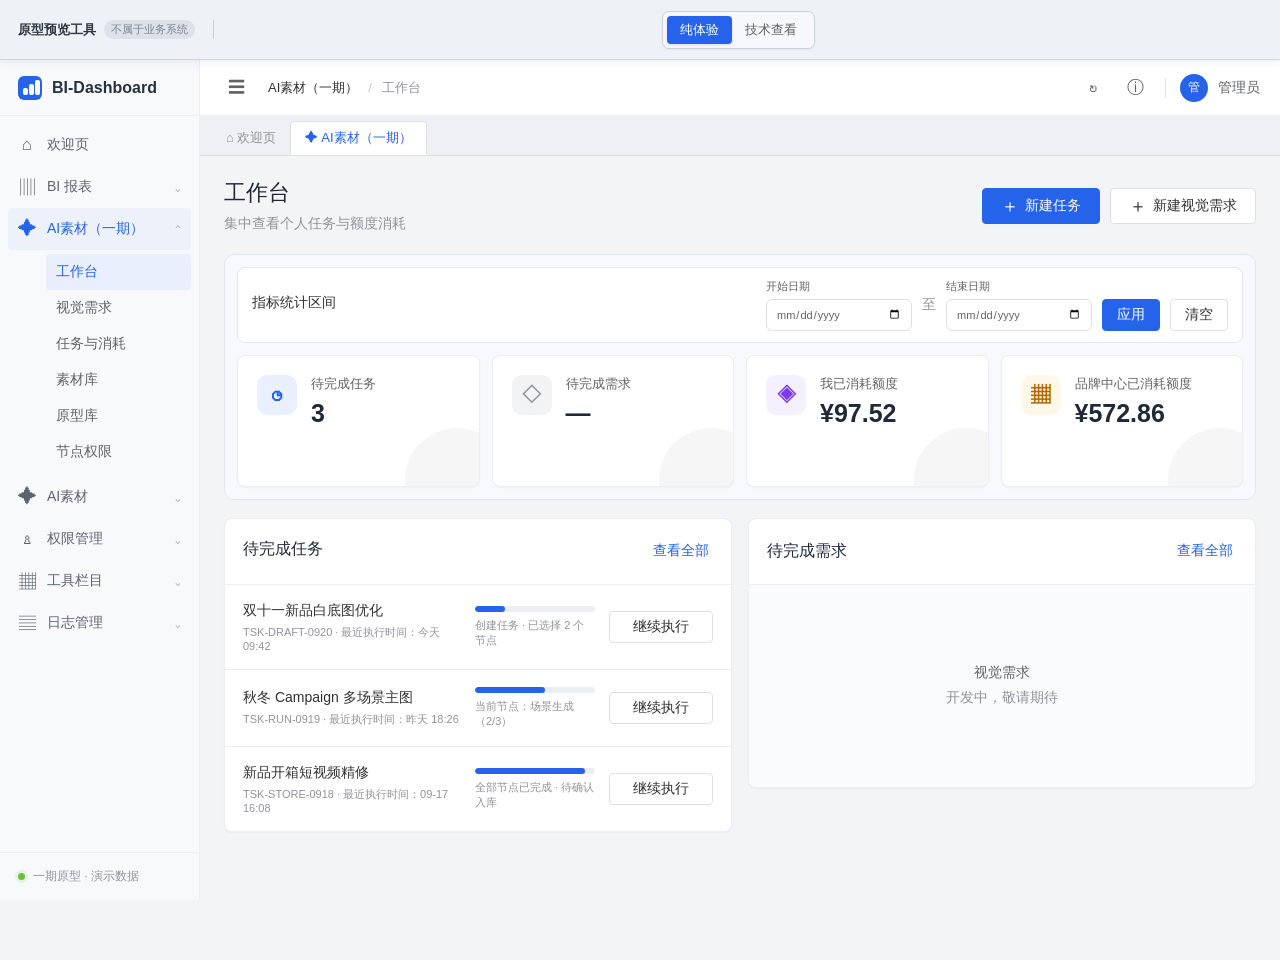
==== index.html @ 3e0909cc "feat: update AI material prototype" ====
<!doctype html>
<html lang="zh-CN">
<head>
  <meta charset="UTF-8">
  <meta name="viewport" content="width=device-width, initial-scale=1">
  <meta name="description" content="AI素材一期交互原型：商品重塑、场景生成、素材裂变，支持图片与视频。">
  <title>BI-Dashboard - AI素材</title>
  <link rel="icon" type="image/svg+xml" href="data:image/svg+xml,%3Csvg xmlns='http://www.w3.org/2000/svg' viewBox='0 0 32 32'%3E%3Crect width='32' height='32' rx='7' fill='%232563eb'/%3E%3Cpath d='M16 6l2.4 7.6L26 16l-7.6 2.4L16 26l-2.4-7.6L6 16l7.6-2.4z' fill='white'/%3E%3C/svg%3E">
  <link rel="stylesheet" href="./styles.css?v=20261008-prototype-content-sync-v1">
  <link rel="stylesheet" href="./scene-node.css?v=20261008-prototype-content-sync-v1">
  <meta name="prototype-build" content="online-static-site-20261008-prototype-content-sync-v1">
</head>
<body class="ai-edition-phase1">
  <section class="prototype-control-deck" aria-label="原型预览工具">
    <div class="prototype-control-inner">
      <div class="prototype-control-context"><strong>原型预览工具</strong><span>不属于业务系统</span></div>
      <div class="prototype-mode-switch" role="group" aria-label="原型预览状态"><span>原型状态</span><button class="active" data-prototype-mode="experience">纯体验</button><button data-prototype-mode="compare">技术查看</button></div>
      <div class="prototype-governance-actions" id="prototypeGovernanceActions" aria-label="原型协作资料入口">
        <button id="requirementAdjustmentsEntry" type="button"><span data-governance-verb>编辑</span>需求调整记录</button>
        <button id="globalRulesEntry" type="button"><span data-governance-verb>编辑</span>全局规则</button>
      </div>
    </div>
  </section>
  <div class="app-shell">
    <aside class="sidebar" aria-label="主导航">
      <div class="brand"><span class="brand-mark"><i></i><i></i><b></b></span><strong>BI-Dashboard</strong></div>
      <nav class="main-nav">
        <a class="nav-item" href="https://bi.jialenet.com/#/welcome" target="_blank" rel="noopener"><span class="nav-icon">⌂</span><span>欢迎页</span></a>
        <a class="nav-item" href="https://bi.jialenet.com/#/dashboard/ad-report" target="_blank" rel="noopener"><span class="nav-icon">▥</span><span>BI 报表</span><i>⌄</i></a>
        <div class="nav-group open" data-ai-edition="phase1">
          <button class="nav-item active-parent ai-nav-toggle" aria-expanded="true"><span class="nav-icon sparkle">✦</span><span>AI素材（一期）</span><i>⌃</i></button>
          <div class="sub-menu">
            <button class="sub-nav active" data-view="workbench">工作台</button>
            <button class="sub-nav" data-view="demands">视觉需求</button>
            <button class="sub-nav" data-view="tasks">任务与消耗</button>
            <button class="sub-nav" data-view="assets">素材库</button>
            <button class="sub-nav" data-view="templates">原型库</button>
            <button class="sub-nav" data-view="permissions">节点权限</button>
          </div>
        </div>
        <div class="nav-group" data-ai-edition="full">
          <button class="nav-item ai-nav-toggle" aria-expanded="false"><span class="nav-icon sparkle">✦</span><span>AI素材</span><i>⌄</i></button>
          <div class="sub-menu" hidden>
            <button class="sub-nav" data-view="workbench">工作台</button>
            <button class="sub-nav" data-view="demands">视觉需求</button>
            <button class="sub-nav" data-view="tasks">任务与消耗</button>
            <button class="sub-nav" data-view="assets">素材库</button>
            <button class="sub-nav" data-view="templates">原型库</button>
            <button class="sub-nav" data-view="permissions">节点权限</button>
          </div>
        </div>
        <div class="nav-item muted"><span class="nav-icon">♙</span><span>权限管理</span><i>⌄</i></div>
        <div class="nav-item muted"><span class="nav-icon">▦</span><span>工具栏目</span><i>⌄</i></div>
        <div class="nav-item muted"><span class="nav-icon">▤</span><span>日志管理</span><i>⌄</i></div>
      </nav>
      <div class="sidebar-foot"><span class="status-dot"></span><span>一期原型 · 演示数据</span></div>
    </aside>

    <main class="workspace">
      <header class="system-header">
        <div class="header-left"><button class="icon-button" id="toggleSidebar" aria-label="折叠侧栏">☰</button><div class="breadcrumb"><span id="breadcrumbModule">AI素材（一期）</span><i>/</i><b id="breadcrumb">工作台</b></div></div>
        <div class="header-right"><button class="icon-button" id="refreshPage" aria-label="刷新当前页面">↻</button><button class="icon-button" id="prototypeInfo" aria-label="查看一期说明">ⓘ</button><span class="divider"></span><span class="avatar">管</span><span>管理员</span></div>
      </header>
      <div class="page-tabs"><span class="tab">⌂ 欢迎页</span><span class="tab selected" id="activeAiTab">✦ AI素材（一期）</span></div>

      <section class="view active" data-page="workbench" data-spec-id="workbench-page" data-spec-label="工作台 · 页面整体">
        <header class="page-head workbench-head">
          <div><div class="title-row"><h1>工作台</h1></div><p>集中查看个人任务与额度消耗</p></div>
          <div class="workbench-create-actions"><button class="button primary workbench-create" id="createTaskFromWorkbench"><span>＋</span>新建任务</button><button class="button secondary workbench-create" data-go="demands" data-open-demand-create><span>＋</span>新建视觉需求</button></div>
        </header>

        <section class="workbench-metric-scope">
          <div class="page-time-filter workbench-metric-filter" data-time-filter="workbench" role="group" aria-label="工作台指标统计时间区间">
            <span class="time-filter-title">指标统计区间<small>仅影响下方指标卡，不筛选待办列表</small></span>
            <label class="time-filter-field"><span>开始日期</span><input type="date" data-time-start aria-label="工作台指标开始日期"></label>
            <i>至</i>
            <label class="time-filter-field"><span>结束日期</span><input type="date" data-time-end aria-label="工作台指标结束日期"></label>
            <button class="button primary" type="button" data-time-apply>应用</button>
            <button class="button secondary" type="button" data-time-reset>清空</button>
          </div>

          <div class="workbench-metrics" data-spec-id="workbench-metrics" data-spec-label="个人任务与额度概览">
            <article class="workbench-metric pending"><div class="metric-icon">◷</div><div><span data-runtime-copy>待完成任务</span><strong id="workbenchPendingCount">3</strong><small id="workbenchPendingNote">点击下方任务可快速继续</small></div></article>
            <article class="workbench-metric completed"><div class="metric-icon">◇</div><div><span data-runtime-copy>待完成需求</span><strong id="workbenchPendingDemandCount">0</strong></div></article>
            <article class="workbench-metric quota"><div class="metric-icon">◈</div><div><span>我的已消耗额度</span><strong id="workbenchUserQuota" data-runtime-copy>¥0.00</strong></div></article>
            <article class="workbench-metric org" data-admin-only><div class="metric-icon">▦</div><div><span>品牌中心已消耗额度</span><strong id="workbenchOrgQuota" data-runtime-copy>¥0.00</strong></div></article>
          </div>
        </section>

        <section class="workbench-pending-grid">
          <article class="panel workbench-task-panel" data-spec-id="workbench-unfinished-tasks" data-spec-label="待完成任务快捷列表">
            <div class="panel-head workbench-panel-head"><div><h2>待完成任务</h2><p>继续最近暂存、执行中或待入库的任务</p></div><button class="text-button" data-go="tasks">查看全部</button></div>
            <div class="workbench-task-list" id="workbenchTaskList"></div>
          </article>
          <article class="panel workbench-demand-panel" data-spec-id="workbench-pending-demands" data-spec-label="待完成需求快捷列表">
            <div class="panel-head workbench-panel-head"><div><h2>待完成需求</h2></div><button class="text-button" data-go="demands">查看全部</button></div>
            <div class="workbench-demand-list" id="workbenchDemandList"></div>
          </article>
        </section>
      </section>

      <section class="view" data-page="demands" data-spec-id="demands-page" data-spec-label="视觉需求 · 页面整体">
        <header class="page-head compact list-page-head">
          <div><h1>视觉需求</h1><p>先登记视觉需求，再基于已确认的需求创建 AI 素材任务。</p></div>
          <div class="visual-demand-page-actions"><button class="button secondary" id="manageDemandOptions">配置维度选项值</button><span class="phase1-disabled-action" data-tip="开发中，敬请期待"><button class="button primary" id="createVisualDemand" disabled aria-disabled="true" title="开发中，敬请期待"><span>＋</span>新建视觉需求</button></span></div>
        </header>
        <div class="phase1-demand-placeholders" id="phase1DemandUnavailable" hidden>
          <article class="phase1-feature-placeholder phase1-demand-metrics-placeholder"><p>开发中，敬请期待</p></article>
          <article class="phase1-feature-placeholder phase1-demand-list-placeholder"><p>开发中，敬请期待</p></article>
        </div>
        <section class="visual-demand-metrics" data-spec-id="demands-metrics" data-spec-label="视觉需求概览">
          <article><span class="visual-demand-metric-icon all">▦</span><div><small>全部需求</small><b id="demandMetricAll">0</b></div></article>
          <article><span class="visual-demand-metric-icon pending">◷</span><div><small>待创建任务</small><b id="demandMetricPending">0</b></div></article>
          <article><span class="visual-demand-metric-icon running">↗</span><div><small>任务处理中</small><b id="demandMetricRunning">0</b></div></article>
          <article><span class="visual-demand-metric-icon done">✓</span><div><small>已完成</small><b id="demandMetricDone">0</b></div></article>
        </section>
        <article class="panel list-panel visual-demand-list-panel" data-spec-id="demands-list" data-spec-label="视觉需求查询与任务衔接">
          <div class="filters visual-demand-filters is-collapsed" id="visualDemandFilters">
            <label>需求ID<input id="demandIdFilter" placeholder="输入需求ID"></label>
            <label>需求名称<input id="demandNameFilter" placeholder="输入需求名称"></label>
            <label>优先级<select id="demandPriorityFilter"><option value="">全部</option></select></label>
            <label>产品级别<select id="demandProductLevelFilter"><option value="">全部</option></select></label>
            <label class="demand-filter-advanced">SPU<input id="demandSpuFilter" placeholder="输入SPU"></label>
            <label class="demand-filter-advanced">渠道归类<select id="demandChannelFilter"><option value="">全部</option></select></label>
            <label class="demand-filter-advanced">需求来源<select id="demandSourceFilter"><option value="">全部</option></select></label>
            <label class="demand-filter-advanced">制作人<select id="demandOwnerFilter"><option value="">全部</option></select></label>
            <div class="demand-filter-date-range demand-filter-advanced" role="group" aria-label="DDL日期区间"><span>DDL</span><div><label><span>开始日期</span><input id="demandDdlStartDate" type="date" aria-label="DDL开始日期"></label><i>至</i><label><span>结束日期</span><input id="demandDdlEndDate" type="date" aria-label="DDL结束日期"></label></div></div>
            <div class="demand-filter-date-range demand-filter-advanced" role="group" aria-label="下需时间日期区间"><span>下需时间</span><div><label><span>开始日期</span><input id="demandRequestStartDate" type="date" aria-label="下需时间开始日期"></label><i>至</i><label><span>结束日期</span><input id="demandRequestEndDate" type="date" aria-label="下需时间结束日期"></label></div></div>
            <label class="demand-filter-advanced">需求对接人<select id="demandRequesterFilter"><option value="">全部</option></select></label>
            <div class="demand-filter-actions"><button class="button primary" id="searchDemands">搜索</button><button class="button secondary" id="resetDemandFilters">重置</button><button class="text-button demand-filter-toggle" id="toggleDemandFilters" type="button" aria-expanded="false">展开 <span>⌄</span></button></div>
          </div>
          <div class="table-wrap"><table class="visual-demand-table"><thead><tr><th>需求</th><th>优先级</th><th>产品级别</th><th>SPU</th><th>渠道归类</th><th>需求来源</th><th>制作人</th><th>下需时间 / DDL</th><th>需求对接人</th><th>进度状态</th><th>关联任务</th><th>操作</th></tr></thead><tbody id="visualDemandRows"></tbody></table></div>
          <div class="pagination"><span id="visualDemandCount">共 0 条</span><button disabled>‹</button><button class="active">1</button><button disabled>›</button></div>
        </article>
      </section>

      <section class="view" data-page="workspace" data-spec-id="workspace-page" data-spec-label="新建任务 · 页面整体">
        <nav class="creation-steps" aria-label="任务创建步骤" data-spec-id="workspace-create-flow" data-spec-label="任务创建步骤"><span class="active" data-creation-step="1"><b>1</b>创建任务</span><i>→</i><span data-creation-step="2"><b>2</b>执行任务</span><i>→</i><span data-creation-step="3"><b>3</b>确认入库</span></nav>

        <div class="visual-demand-source-banner" id="visualDemandSourceBanner" hidden><div><span>来源视觉需求</span><b id="visualDemandSourceTitle">—</b><small id="visualDemandSourceMeta">—</small></div><button class="text-button" id="backToVisualDemand">返回视觉需求</button></div>

        <div class="stage-wrap active" id="nodeStage">
          <article class="panel task-panel create-task-panel" data-spec-id="workspace-task-base" data-spec-label="任务基础信息">
            <div class="panel-head"><div><h2>创建任务</h2><p>填写任务信息并选择需要执行的节点</p></div><span class="save-state" id="saveState">未保存</span></div>
            <div class="form-grid task-base-grid">
              <label class="field span-3"><span class="field-label">任务名称 <em class="required-mark">*</em></span><input id="taskName" maxlength="200" value="夏季新品多渠道素材优化" required aria-required="true"><small><span id="nameCount">11</span>/200</small></label>
              <label class="field"><span class="field-label">需求部门 <em class="required-mark">*</em></span><select id="orgSelect" required aria-required="true"><option>品牌中心 / 视觉设计部</option><option>电商中心 / 内容运营组</option><option>海外事业部 / 广告投放组</option></select></label>
              <label class="field"><span class="field-label">需求人 <em class="required-mark">*</em></span><select id="requesterSelect" required aria-required="true"><option>张三</option><option>李四</option><option>王五</option><option>赵六</option></select></label>
              <label class="field"><span class="field-label">业务线 <em class="required-mark">*</em></span><select id="businessLineSelect" required aria-required="true"><option>品牌电商</option><option>海外电商</option><option>内容营销</option><option>直播业务</option></select></label>
            </div>
          </article>
          <article class="panel workflow-panel selection-panel" data-spec-id="workspace-node-selection" data-spec-label="选择执行节点">
            <div class="panel-head"><div><h2>选择要执行的节点</h2><p>可单选或多选；多选时固定按“商品重塑 → 场景生成 → 素材裂变”执行</p></div><div class="panel-head-actions selection-head-actions"><button class="button secondary" id="loadTemplate">从模板创建</button><button class="text-button" id="selectAllNodes">全选节点</button></div></div>
            <div class="flow-list" id="flowList">
              <section class="node-card" data-node="clean"><div class="node-summary"><label class="node-check"><input type="checkbox"><span>1</span></label><div class="node-title"><div><h3>商品重塑</h3><span class="node-status">点击选择</span></div><p>样板图/人台图生成高端3D透明底图</p></div><div class="node-meta"><span>预估 ¥2.40</span></div></div></section>
              <div class="flow-connector"><i></i><span>选中相邻节点后按顺序传递</span></div>
              <section class="node-card" data-node="scene"><div class="node-summary"><label class="node-check"><input type="checkbox"><span>2</span></label><div class="node-title"><div><h3>场景生成</h3><span class="node-status">点击选择</span></div><p>将素材放入指定人物、环境或营销场景</p></div><div class="node-meta"><span>预估 ¥8.40</span></div></div></section>
              <div class="flow-connector"><i></i><span>选中相邻节点后按顺序传递</span></div>
              <section class="node-card" data-node="detail"><div class="node-summary"><label class="node-check"><input type="checkbox"><span>3</span></label><div class="node-title"><div><h3>素材裂变</h3><span class="node-status">点击选择</span></div><p>精修素材（改表情、姿势、尺寸等），一张图裂变全套广告物料</p></div><div class="node-meta"><span>预估 ¥3.20</span></div></div><div class="phase1-node-unavailable" data-runtime-copy hidden>开发中，敬请期待</div></section>
            </div>
            <div class="stage-actions"><span id="selectionSummary">尚未选择节点</span><button class="button primary" id="confirmNodes" disabled>下一步：执行任务</button></div>
          </article>
        </div>

        <div class="stage-wrap" id="taskStage" hidden data-spec-id="workspace-task-stage" data-spec-label="逐节点执行任务">
          <div class="workspace-grid">
            <div class="main-column">
              <article class="panel node-parameter-panel" data-spec-id="workspace-node-config" data-spec-label="单节点配置、生成与生成结果">
                <div class="panel-head"><div><h2 id="currentNodeTitle" data-editor-record-key="workspace-node-title-v2-clean">商品重塑</h2><p id="currentNodeSubtitle" data-editor-record-key="workspace-node-subtitle-clean">样板图/人台图生成高端3D透明底图</p></div><div class="panel-head-actions"><button class="button secondary" id="currentNodeTemplate">选择模板</button><span class="required-note" id="configNodeCount"></span></div></div>
                <div class="node-config-list" id="nodeConfigList"></div>
                <div class="generation-cache" id="generationCache"></div>
                <div class="node-execution-actions"><p id="nodeNextHint">生成至少一份素材后，可进入下一步</p><div><button class="button secondary" id="previousNodeStep">上一步</button><button class="button primary" id="nextNodeStep" disabled>下一步</button></div></div>
              </article>
            </div>

            <aside class="run-card" data-spec-id="workspace-run-summary" data-spec-label="执行摘要与开始执行">
              <div class="run-head"><div><span class="eyebrow">RUN SUMMARY</span><h2>执行摘要</h2></div></div>
              <div class="route-preview" id="routePreview"></div>
              <dl class="summary-list" data-runtime-copy>
                <div class="summary-token-row"><dt>已消耗总额度</dt><dd id="summaryConsumedQuota" data-runtime-copy aria-live="polite">¥0.00</dd></div>
                <div><dt>任务名称</dt><dd id="summaryTaskName">—</dd></div>
                <div><dt>需求部门</dt><dd id="summaryOrg">—</dd></div>
                <div><dt>需求人</dt><dd id="summaryRequester">—</dd></div>
                <div><dt>业务线</dt><dd id="summaryBusinessLine">—</dd></div>
              </dl>
              <p class="run-tip">节点生成完成后，使用模块右下角按钮进入下一节点</p>
              <div class="run-task-actions" id="runTaskActions" hidden>
                <div class="run-task-action-row"><button class="button secondary" id="saveDraft">暂存</button><button class="button secondary terminate-button" id="terminateTask">终止任务</button></div>
                <button class="button primary full" id="terminateAndStore" hidden>终止并入库</button>
              </div>
            </aside>
          </div>
        </div>

        <div class="stage-wrap" id="assetStage" hidden data-spec-id="workspace-asset-stage" data-spec-label="任务产出入库与临时缓存清理">
          <article class="panel asset-stage-panel">
            <div class="panel-head"><div><h2>确认入库</h2><p>素材进入素材库，模特原型与场景模板按类型进入原型库；未入库内容将在任务完成后清理</p></div><span class="status ready" id="assetStageStatus">待确认</span></div>
            <div class="retained-assets" id="retainedAssetList"></div>
            <div class="stage-actions asset-stage-actions"><span id="cleanupSummary">尚无待清理素材</span><div><button class="button secondary" id="previousAssetStep">返回上一步</button><button class="button primary" id="finishTask">完成任务并清理临时素材</button></div></div>
          </article>
        </div>
      </section>

      <section class="view" data-page="tasks" data-spec-id="tasks-page" data-spec-label="任务与消耗 · 页面整体">
        <header class="page-head compact list-page-head">
          <div><h1>任务与消耗</h1><p>统一查看任务状态及节点的 AI 额度消耗与浪费情况。</p></div>
          <div class="task-page-actions"><button class="button primary" id="createTaskFromTasks">新建任务</button></div>
        </header>
        <div class="task-record-pane task-record-usage" data-spec-id="tasks-usage" data-spec-label="任务与消耗 · 用量统计">
          <article class="panel list-panel token-detail-panel" data-spec-id="usage-token-detail" data-spec-label="任务用量统计列表">
            <div class="filters token-filters has-time-range" data-time-filter="usageDetails"><label>任务<input id="tokenTaskSearch" placeholder="搜索任务名称或 ID"></label><div class="token-multi-filter"><span>部门</span><details class="token-multi-select" id="tokenOrgFilter" data-token-multi-filter="org" data-all-label="全部部门"><summary><span data-token-multi-summary>全部部门</span><i aria-hidden="true">⌄</i></summary><div class="token-multi-menu" role="group" aria-label="部门多选"></div></details></div><div class="token-multi-filter"><span>执行人</span><details class="token-multi-select" id="tokenAccountFilter" data-token-multi-filter="account" data-all-label="全部执行人"><summary><span data-token-multi-summary>全部执行人</span><i aria-hidden="true">⌄</i></summary><div class="token-multi-menu" role="group" aria-label="执行人多选"></div></details></div><div class="token-detail-date-range"><label>开始日期<input type="date" data-time-start aria-label="任务用量开始日期"></label><label>结束日期<input type="date" data-time-end aria-label="任务用量结束日期"></label></div><button class="button primary" id="searchTokenDetails">搜索</button><button class="button secondary" id="resetTokenDetails">重置</button></div>
            <div class="detail-insights usage-efficiency-insights">
              <div><span>已额度消耗</span><b id="detailConsumedQuota">¥0.00</b><small>已消耗的总额度</small></div>
              <div class="average-effective-card"><span>平均单位有效额度</span><div class="effective-media-values"><p><em>图片</em><b id="detailImageAverage">¥0.00</b></p><p><em>视频</em><b id="detailVideoAverage">¥0.00</b></p></div><small>素材所在节点耗费总额度 ÷ 最终入库通过数量</small></div>
              <div><span>浪费额度</span><b id="detailWasteQuota">¥0.00</b><p class="waste-share">浪费额度占比 <strong id="detailWasteShare">0.0%</strong></p><small>浪费额度 ÷ 已消耗总额度</small></div>
              <div><span>平均每节点调用AI次数</span><b id="detailCallsPerNode">0.00</b><small id="detailCallsPerNodeNote">AI 调用总次数 ÷ 总节点数</small></div>
            </div>
            <div class="table-wrap"><table class="token-table"><thead><tr><th>任务</th><th>部门 / 执行人</th><th>消耗额度</th><th>浪费额度</th><th>节点数</th><th>调用AI次数</th><th>任务状态</th><th>最近执行时间</th><th>操作</th></tr></thead><tbody id="tokenDetailRows"></tbody></table></div>
            <div class="pagination"><span id="tokenDetailCount">共 0 条任务</span><button disabled>‹</button><button class="active">1</button><button disabled>›</button></div>
          </article>
        </div>
      </section>

      <section class="view" data-page="assets" data-spec-id="assets-page" data-spec-label="素材库 · 页面整体">
        <header class="page-head compact list-page-head"><div><h1>素材库</h1><p>集中查看任务确认入库的图片、视频素材，并在到期清理前及时下载保存。</p></div><div class="asset-page-actions"><button class="button secondary" id="manageAssetTags">标签管理</button><button class="button primary" id="downloadSelectedAssets" disabled>批量下载 <span id="selectedAssetCount">0</span></button></div></header>
        <div class="asset-retention-banner" id="assetRetentionBanner" role="status" hidden><span class="asset-retention-icon" aria-hidden="true">!</span><p><b id="assetRetentionCount">0</b>个素材生成将超过1年，过期将被清理，请及时下载保存，<button class="asset-retention-link" id="assetExpiryFilter" type="button">点击查看</button>。如已处理请忽略</p></div>
        <article class="panel list-panel" data-spec-id="assets-list" data-spec-label="素材库查询与到期管理">
          <div class="filters asset-library-filters" id="assetLibraryFilters" aria-label="素材库筛选器">
            <div class="asset-filter-primary-row">
              <label>素材ID<input id="assetIdFilter" placeholder="多个ID请用英文逗号分隔"></label>
              <label>素材名称<input id="assetSearch" placeholder="输入素材名称"></label>
              <label>需求ID<input id="assetDemandIdFilter" placeholder="多个ID请用英文逗号分隔"></label>
              <label>任务ID<input id="assetTaskIdFilter" placeholder="多个ID请用英文逗号分隔"></label>
              <div class="asset-filter-actions"><button class="button primary" id="searchAssets">搜索</button><button class="button secondary" id="resetAssetFilters">重置</button><button class="asset-filter-toggle" id="toggleAssetFilters" type="button" aria-expanded="false" aria-controls="assetAdvancedFilters">展开筛选 <span aria-hidden="true">⌄</span></button></div>
            </div>
            <div class="asset-filter-advanced-row" id="assetAdvancedFilters" hidden>
              <div class="asset-searchable-filter"><span>来源任务</span><details class="asset-multi-select" data-asset-multi-filter="sourceTask" data-all-label="全部任务"><summary><span data-asset-multi-summary>全部任务</span><i aria-hidden="true">⌄</i></summary><div class="asset-multi-menu"><label class="asset-multi-search"><span aria-hidden="true">⌕</span><input type="search" data-asset-multi-search placeholder="搜索来源任务"></label><div class="asset-multi-options" role="group" aria-label="来源任务多选"></div></div></details></div>
              <div class="asset-searchable-filter"><span>来源节点</span><details class="asset-multi-select" data-asset-multi-filter="sourceNode" data-all-label="全部节点"><summary><span data-asset-multi-summary>全部节点</span><i aria-hidden="true">⌄</i></summary><div class="asset-multi-menu"><label class="asset-multi-search"><span aria-hidden="true">⌕</span><input type="search" data-asset-multi-search placeholder="搜索来源节点"></label><div class="asset-multi-options" role="group" aria-label="来源节点多选"></div></div></details></div>
              <div class="asset-searchable-filter"><span>标签</span><details class="asset-multi-select" data-asset-multi-filter="tag" data-all-label="全部标签"><summary><span data-asset-multi-summary>全部标签</span><i aria-hidden="true">⌄</i></summary><div class="asset-multi-menu"><label class="asset-multi-search"><span aria-hidden="true">⌕</span><input type="search" data-asset-multi-search placeholder="搜索标签"></label><div class="asset-multi-options" role="group" aria-label="标签多选"></div></div></details></div>
              <div class="asset-searchable-filter" data-runtime-copy><span>部门</span><details class="asset-multi-select" data-asset-multi-filter="org" data-all-label="全部部门"><summary><span data-asset-multi-summary>全部部门</span><i aria-hidden="true">⌄</i></summary><div class="asset-multi-menu"><label class="asset-multi-search"><span aria-hidden="true">⌕</span><input type="search" data-asset-multi-search placeholder="搜索部门"></label><div class="asset-multi-options" role="group" aria-label="部门多选"></div></div></details></div>
              <div class="asset-searchable-filter" data-runtime-copy><span>制作人</span><details class="asset-multi-select" data-asset-multi-filter="creator" data-all-label="全部制作人"><summary><span data-asset-multi-summary>全部制作人</span><i aria-hidden="true">⌄</i></summary><div class="asset-multi-menu"><label class="asset-multi-search"><span aria-hidden="true">⌕</span><input type="search" data-asset-multi-search placeholder="搜索制作人"></label><div class="asset-multi-options" role="group" aria-label="制作人多选"></div></div></details></div>
              <label>状态<select id="assetStatusFilter"><option value="">全部状态</option><option>正常</option><option>已过期</option></select></label>
              <label>素材格式<select id="assetTypeFilter"><option>全部</option><option>图片</option><option>视频</option></select></label>
              <label>SPU<input id="assetSpuFilter" placeholder="多个SPU请用英文逗号分隔"></label>
              <div class="asset-searchable-filter"><span>素材类型</span><details class="asset-multi-select" data-asset-multi-filter="materialCategory" data-all-label="全部类型"><summary><span data-asset-multi-summary>全部类型</span><i aria-hidden="true">⌄</i></summary><div class="asset-multi-menu"><label class="asset-multi-search"><span aria-hidden="true">⌕</span><input type="search" data-asset-multi-search placeholder="搜索素材类型"></label><div class="asset-multi-options" role="group" aria-label="素材类型多选"></div></div></details></div>
              <div class="asset-searchable-filter"><span>表达方式</span><details class="asset-multi-select" data-asset-multi-filter="expression" data-all-label="全部表达方式"><summary><span data-asset-multi-summary>全部表达方式</span><i aria-hidden="true">⌄</i></summary><div class="asset-multi-menu"><label class="asset-multi-search"><span aria-hidden="true">⌕</span><input type="search" data-asset-multi-search placeholder="搜索表达方式"></label><div class="asset-multi-options" role="group" aria-label="表达方式多选"></div></div></details></div>
            </div>
          </div>
          <div class="table-wrap"><table class="asset-library-table"><thead><tr><th class="asset-select-column"><input id="selectAllAssets" type="checkbox" aria-label="全选当前列表素材"></th><th>素材</th><th>素材命名</th><th>标签</th><th>制作人 / 部门</th><th>状态</th><th>生成时间</th><th>操作</th></tr></thead><tbody id="assetRows"></tbody></table></div>
          <div class="pagination"><span>共 5 条</span><button disabled>‹</button><button class="active">1</button><button disabled>›</button></div>
        </article>
      </section>

      <section class="view" data-page="templates" data-spec-id="templates-page" data-spec-label="原型库 · 页面整体">
        <header class="page-head compact list-page-head"><div><h1>原型库</h1><p id="prototypeLibraryDescription">按原型类型查看任务入库的模特等产出，并复用节点模板。</p></div></header>
        <div class="library-tabs" role="tablist" aria-label="原型库分类">
          <button class="active" data-library-tab="model" role="tab" aria-selected="true">模特原型 <small id="modelPrototypeCount">0</small></button>
          <button data-library-tab="scene" role="tab" aria-selected="false">场景模板 <small id="scenePrototypeCount">0</small></button>
          <button data-library-tab="config" role="tab" aria-selected="false"><span id="configTemplateTabLabel">节点模板</span> <small id="configTemplateCount">0</small></button>
        </div>
        <article class="panel list-panel prototype-library-panel" id="prototypeLibraryPanel" data-spec-id="prototypes-list" data-spec-label="模特原型与场景模板">
          <div class="model-prototype-filters" id="modelPrototypeFilters" aria-label="模特原型筛选">
            <div class="prototype-multi-filter"><span>性别</span><details class="prototype-multi-select" data-library-multi-filter="model.gender" data-all-label="全部"><summary><span data-library-multi-summary>全部</span><i>⌄</i></summary><div class="prototype-multi-menu" role="group" aria-label="性别多选"></div></details></div>
            <div class="prototype-multi-filter"><span>年龄段</span><details class="prototype-multi-select" data-library-multi-filter="model.ageRange" data-all-label="全部"><summary><span data-library-multi-summary>全部</span><i>⌄</i></summary><div class="prototype-multi-menu" role="group" aria-label="年龄段多选"></div></details></div>
            <div class="prototype-multi-filter"><span>地区</span><details class="prototype-multi-select" data-library-multi-filter="model.region" data-all-label="全部"><summary><span data-library-multi-summary>全部</span><i>⌄</i></summary><div class="prototype-multi-menu" role="group" aria-label="地区多选"></div></details></div>
            <div class="prototype-multi-filter"><span>身高</span><details class="prototype-multi-select" data-library-multi-filter="model.height" data-all-label="全部"><summary><span data-library-multi-summary>全部</span><i>⌄</i></summary><div class="prototype-multi-menu" role="group" aria-label="身高多选"></div></details></div>
            <div class="prototype-multi-filter"><span>体型</span><details class="prototype-multi-select" data-library-multi-filter="model.bodyType" data-all-label="全部"><summary><span data-library-multi-summary>全部</span><i>⌄</i></summary><div class="prototype-multi-menu" role="group" aria-label="体型多选"></div></details></div>
            <div class="prototype-multi-filter"><span>皮肤肤色</span><details class="prototype-multi-select" data-library-multi-filter="model.skinTone" data-all-label="全部"><summary><span data-library-multi-summary>全部</span><i>⌄</i></summary><div class="prototype-multi-menu" role="group" aria-label="皮肤肤色多选"></div></details></div>
            <div class="prototype-multi-filter"><span>头发颜色</span><details class="prototype-multi-select" data-library-multi-filter="model.hairColor" data-all-label="全部"><summary><span data-library-multi-summary>全部</span><i>⌄</i></summary><div class="prototype-multi-menu" role="group" aria-label="头发颜色多选"></div></details></div>
            <div class="prototype-multi-filter"><span>风格</span><details class="prototype-multi-select" data-library-multi-filter="model.style" data-all-label="全部"><summary><span data-library-multi-summary>全部</span><i>⌄</i></summary><div class="prototype-multi-menu" role="group" aria-label="风格多选"></div></details></div>
            <div class="model-filter-actions"><button class="text-button" id="resetModelPrototypeFilters" type="button">重置</button><button class="button primary" id="filterModelPrototypes" type="button"><span aria-hidden="true">⌕</span>筛选</button></div>
          </div>
          <div class="model-prototype-filters" id="scenePrototypeFilters" aria-label="场景模板筛选" hidden>
            <div class="prototype-multi-filter"><span>景别构图</span><details class="prototype-multi-select" data-library-multi-filter="scene.shotComposition" data-all-label="全部"><summary><span data-library-multi-summary>全部</span><i>⌄</i></summary><div class="prototype-multi-menu" role="group" aria-label="景别构图多选"></div></details></div>
            <div class="prototype-multi-filter"><span>色调风格</span><details class="prototype-multi-select" data-library-multi-filter="scene.toneStyle" data-all-label="全部"><summary><span data-library-multi-summary>全部</span><i>⌄</i></summary><div class="prototype-multi-menu" role="group" aria-label="色调风格多选"></div></details></div>
            <div class="prototype-multi-filter"><span>艺术氛围</span><details class="prototype-multi-select" data-library-multi-filter="scene.artAtmosphere" data-all-label="全部"><summary><span data-library-multi-summary>全部</span><i>⌄</i></summary><div class="prototype-multi-menu" role="group" aria-label="艺术氛围多选"></div></details></div>
            <div class="model-filter-actions"><button class="text-button" id="resetScenePrototypeFilters" type="button">重置</button><button class="button primary" id="filterScenePrototypes" type="button"><span aria-hidden="true">⌕</span>筛选</button></div>
          </div>
          <div class="model-prototype-grid" id="modelPrototypeGrid" aria-live="polite"></div>
          <div class="scene-prototype-grid" id="scenePrototypeGrid" aria-live="polite" hidden></div>
          <div class="phase1-feature-placeholder phase1-library-placeholder" id="phase1SceneUnavailable" hidden><div class="phase1-coming-icon">⌛</div><h2>场景模板</h2><p>开发中，敬请期待</p><span>该能力暂未包含在 AI素材（一期）中</span></div>
          <div class="table-wrap" id="prototypeTableWrap" hidden><table><thead id="prototypeHead"></thead><tbody id="prototypeRows"></tbody></table></div>
        </article>
        <article class="panel list-panel config-template-panel" id="configTemplatePanel" data-spec-id="templates-list" data-spec-label="模板查询、复用与频次" hidden>
          <div class="filters has-time-range template-library-filters" data-time-filter="templates"><label class="template-filter-name">模板名称<input id="templateSearch" placeholder="输入模板名称"></label><div class="prototype-multi-filter template-filter-kind"><span>模板类型</span><details class="prototype-multi-select" data-library-multi-filter="template.kind" data-all-label="全部类型"><summary><span data-library-multi-summary>全部类型</span><i>⌄</i></summary><div class="prototype-multi-menu" role="group" aria-label="模板类型多选"></div></details></div><div class="prototype-multi-filter template-filter-node"><span>适用节点</span><details class="prototype-multi-select" data-library-multi-filter="template.node" data-all-label="全部节点"><summary><span data-library-multi-summary>全部节点</span><i>⌄</i></summary><div class="prototype-multi-menu" role="group" aria-label="适用节点多选"></div></details></div><div class="prototype-multi-filter template-filter-output"><span>输出素材类型</span><details class="prototype-multi-select" data-library-multi-filter="template.outputType" data-all-label="全部"><summary><span data-library-multi-summary>全部</span><i>⌄</i></summary><div class="prototype-multi-menu" role="group" aria-label="输出素材类型多选"></div></details></div><div class="prototype-multi-filter template-filter-creator"><span>创建人</span><details class="prototype-multi-select" data-library-multi-filter="template.creator" data-all-label="全部创建人"><summary><span data-library-multi-summary>全部创建人</span><i>⌄</i></summary><div class="prototype-multi-menu" role="group" aria-label="创建人多选"></div></details></div><div class="prototype-multi-filter template-filter-org"><span>部门</span><details class="prototype-multi-select" data-library-multi-filter="template.org" data-all-label="全部部门"><summary><span data-library-multi-summary>全部部门</span><i>⌄</i></summary><div class="prototype-multi-menu" role="group" aria-label="部门多选"></div></details></div><div class="template-date-range"><label>最近使用开始日期<input type="date" data-time-start aria-label="模板最近使用开始日期"></label><label>最近使用结束日期<input type="date" data-time-end aria-label="模板最近使用结束日期"></label></div><button class="button primary" id="searchTemplates">搜索</button><button class="button secondary" id="resetTemplateFilters">重置</button></div>
          <div class="table-wrap"><table><thead><tr><th>模板名称</th><th>模板类型</th><th>适用节点</th><th>输出素材类型</th><th>创建人 / 部门</th><th>使用次数</th><th>最近使用</th><th>状态</th><th>操作</th></tr></thead><tbody id="templateRows"></tbody></table></div>
        </article>
      </section>

      <section class="view" data-page="permissions" data-spec-id="permissions-page" data-spec-label="节点权限 · 页面整体">
        <header class="page-head compact"><div><h1>节点权限</h1><p>一期以三个需求节点为权限点，控制查看与执行。</p></div><button class="button primary" id="savePermissions">保存权限</button></header>
        <article class="panel permission-panel" data-spec-id="permissions-matrix" data-spec-label="角色与节点权限矩阵">
          <div class="permission-note"><span>i</span><p>权限跟随部门角色配置。未授权节点在工作台不可选；后续如需细化到查看、编辑参数、审批等动作，可在此结构上扩展。</p></div>
          <div class="table-wrap"><table class="permission-table"><thead><tr><th>角色</th><th>适用范围</th><th>商品重塑</th><th>场景生成</th><th>素材裂变</th><th>最近更新</th></tr></thead><tbody><tr><td><b>系统管理员</b><small>全部功能管理</small></td><td>全公司</td><td><label class="switch"><input type="checkbox" checked disabled><span></span></label></td><td><label class="switch"><input type="checkbox" checked disabled><span></span></label></td><td><label class="switch"><input type="checkbox" checked disabled><span></span></label></td><td>2026-09-12</td></tr><tr><td><b>视觉设计师</b><small>日常素材生产</small></td><td>品牌中心</td><td><label class="switch"><input type="checkbox" checked><span></span></label></td><td><label class="switch"><input type="checkbox" checked><span></span></label></td><td><label class="switch"><input type="checkbox" checked><span></span></label></td><td>2026-09-10</td></tr><tr><td><b>内容运营</b><small>营销内容制作</small></td><td>电商中心</td><td><label class="switch"><input type="checkbox" checked><span></span></label></td><td><label class="switch"><input type="checkbox" checked><span></span></label></td><td><label class="switch"><input type="checkbox"><span></span></label></td><td>2026-09-08</td></tr><tr><td><b>投放专员</b><small>广告素材组合</small></td><td>海外事业部</td><td><label class="switch"><input type="checkbox"><span></span></label></td><td><label class="switch"><input type="checkbox" checked><span></span></label></td><td><label class="switch"><input type="checkbox"><span></span></label></td><td>2026-09-06</td></tr></tbody></table></div>
        </article>
      </section>
    </main>
  </div>

  <aside class="design-editor" id="designEditor" hidden aria-label="页面设计编辑器">
    <div class="design-editor-head"><div><span>COPY MODE</span><h2>编辑文字</h2></div><button class="dialog-close" id="closeDesignEditor" aria-label="退出文字编辑">×</button></div>
    <div class="design-editor-body">
      <div class="editor-guide"><b>页面文字与下拉选项均可调整，编辑后自动保存</b><p>文字修改会立即保存并覆盖页面默认文案；下拉选项修改、新增、删除及选中项调整也会立即保存。配置会自动备份，可还原或导入、导出。</p></div>
      <section class="editor-section">
        <div class="editor-section-title"><b>当前选中</b><span id="selectedElementType">尚未选择</span></div>
        <div class="editor-inline-fields editor-page-fields">
          <label class="field">选择页面<select id="editorPageSelect"><option value="workbench">工作台</option><option value="demands">视觉需求</option><option value="workspace">新建任务</option><option value="tasks">任务与消耗</option><option value="assets">素材库</option><option value="templates">原型库</option><option value="permissions">节点权限</option><option value="global">全局导航与页头</option></select></label>
          <label class="field">快速查找<input id="editorTextSearch" placeholder="搜索页面文字"></label>
        </div>
        <label class="field editor-copy-list-field">本页文字与下拉选项（已编辑内容优先）<select id="editorTextList" size="7" aria-label="本页全部可编辑文字与下拉选项"></select></label>
        <label class="field" id="editorTextField">文字内容<textarea id="editorText" placeholder="请先点击页面中的可编辑文字" disabled></textarea></label>
        <div class="editor-select-options" id="editorSelectOptions" hidden>
          <div class="editor-section-title"><b>下拉选项</b><small>可管理选项并指定选中项</small></div>
          <div class="editor-option-list" id="editorOptionList"></div>
        </div>
        <div class="editor-inline-fields">
          <label class="field">字号<select id="editorFontSize" disabled><option value="">跟随默认</option><option value="13px">小</option><option value="16px">中</option><option value="20px">大</option><option value="24px">特大</option></select></label>
          <label class="field">对齐<select id="editorTextAlign" disabled><option value="">跟随默认</option><option value="left">左对齐</option><option value="center">居中</option><option value="right">右对齐</option></select></label>
        </div>
      </section>
      <section class="editor-section">
        <div class="editor-section-title"><b>整体外观</b></div>
        <label class="editor-color-row"><span><b>品牌主色</b><small>按钮、步骤与强调状态</small></span><input type="color" id="editorPrimaryColor" value="#2563eb"></label>
        <label class="field">页面密度<select id="editorDensity"><option value="comfortable">舒适</option><option value="compact">紧凑</option></select></label>
        <label class="field">卡片圆角 <span id="radiusValue">8px</span><input type="range" id="editorRadius" min="0" max="16" step="2" value="8"></label>
      </section>
      <section class="editor-section">
        <div class="editor-section-title"><b>工作台模块</b><small>控制模块是否显示</small></div>
        <label class="editor-switch-row"><span>创建步骤导航</span><input type="checkbox" id="showCreationSteps" checked></label>
        <label class="editor-switch-row"><span>右侧执行摘要</span><input type="checkbox" id="showRunCard" checked></label>
      </section>
    </div>
    <div class="design-editor-foot"><button class="button secondary" id="resetDesign">恢复默认</button><button class="button secondary" id="restoreDesignBackup" disabled>还原最近备份</button><button class="button secondary" id="exportDesignBackup">导出文字备份</button><button class="button secondary" id="importDesignBackup">导入文字备份</button><button class="button primary" id="saveDesign">保存页面设计</button><input id="importDesignBackupInput" type="file" accept="application/json,.json" hidden></div>
  </aside>

  <aside class="spec-editor" id="specEditor" hidden aria-label="原型说明编辑器">
    <div class="spec-editor-resize-handle" id="specEditorResizeHandle" role="separator" aria-label="调整抽屉宽度" aria-orientation="vertical" tabindex="0" title="左右拖动调整宽度，双击恢复默认"></div>
    <div class="spec-editor-head"><div><span id="specModeEyebrow">PROTOTYPE SPEC</span><h2 id="specEditorTitle">原型说明</h2></div><button class="dialog-close" id="closeSpecEditor" aria-label="退出原型说明">×</button></div>
    <div class="spec-editor-body">
      <div class="editor-guide" id="specEditorGuide"><b>点击任意业务组件创建说明</b><p>按钮、表单、卡片、表格、上传区等组件均可选中，并在统一富文本中记录完整说明。</p></div>
      <section class="editor-section spec-list-section" id="specListView">
        <select id="specPageSelect" hidden aria-hidden="true" tabindex="-1"><option value="workbench">工作台</option><option value="demands">视觉需求</option><option value="workspace">新建任务</option><option value="tasks">任务与消耗</option><option value="assets">素材库</option><option value="templates">原型库</option><option value="permissions">节点权限</option></select>
        <label class="spec-page-description-field" for="specPageDescription">
          <span><b>当前页面说明</b><small id="specPageDescriptionState">自动保存</small></span>
          <textarea id="specPageDescription" rows="4" maxlength="2000" placeholder="输入当前页面的目标、范围和整体业务说明…"></textarea>
        </label>
        <div class="editor-section-title spec-list-heading"><div><b id="specListTitle">当前页面说明</b><small>选择一项进入说明详情</small></div><strong id="specTargetCount">0 个</strong></div>
        <div class="spec-target-list" id="specTargetList"></div>
        <div class="spec-list-empty" id="specListEmpty" hidden><b>当前页面暂无说明</b><p>请点击左侧业务页面中的组件创建说明。</p></div>
      </section>
      <section class="editor-section spec-content-section" id="specDetailView" hidden>
        <div class="spec-detail-navigation"><button class="spec-back-button" id="backToSpecList" type="button">← 返回说明列表</button><span id="specBoundComponent"></span></div>
        <div class="field spec-name-field"><div class="spec-name-row"><label for="specNameInput">说明名称</label><b id="selectedSpecTarget" hidden>说明详情</b><div class="spec-content-actions"><span id="specSaveState">尚未编辑</span><button class="spec-component-delete" id="deleteSelectedSpecTarget" type="button" hidden>删除说明</button><button class="spec-component-reset" id="resetSpecTarget" type="button" hidden>清空当前说明</button></div></div><input id="specNameInput" type="text" maxlength="80" placeholder="输入便于识别的说明名称"></div>
        <div class="rich-toolbar" id="richToolbar" aria-label="富文本工具栏">
          <select id="richBlock" aria-label="段落样式"><option value="p">正文</option><option value="h3">小标题</option><option value="blockquote">备注</option></select>
          <button type="button" data-rich-command="bold" title="加粗"><b>B</b></button><button type="button" data-rich-command="italic" title="斜体"><i>I</i></button><button type="button" data-rich-command="underline" title="下划线"><u>U</u></button><span class="rich-format-group rich-color-tools" aria-label="文字颜色"><button type="button" class="rich-color-red" data-rich-command="foreColor" data-rich-value="#dc2626" aria-label="红色文字" title="红色文字">A</button><button type="button" class="rich-color-orange" data-rich-command="foreColor" data-rich-value="#f59e0b" aria-label="橙色文字" title="橙色文字">A</button><button type="button" class="rich-color-blue" data-rich-command="foreColor" data-rich-value="#2563eb" aria-label="蓝色文字" title="蓝色文字">A</button></span><span class="rich-format-group rich-size-tools" aria-label="字体大小"><button type="button" data-rich-command="fontSize" data-rich-value="2" aria-label="小号字体" title="小号字体">小</button><button type="button" data-rich-command="fontSize" data-rich-value="3" aria-label="中号字体" title="中号字体">中</button><button type="button" data-rich-command="fontSize" data-rich-value="5" aria-label="大号字体" title="大号字体">大</button></span><button type="button" data-rich-command="insertUnorderedList" title="项目符号">• 列表</button><button type="button" data-rich-command="insertOrderedList" title="编号列表">1. 列表</button><button type="button" data-rich-command="createLink" title="插入链接">链接</button><button type="button" data-rich-command="insertHorizontalRule" title="插入横线">横线</button><button type="button" id="insertRichTable" title="插入 2×2 表格">表格</button><span class="rich-table-tools" id="richTableTools" aria-label="表格操作"><button type="button" data-rich-table-action="add-row" title="在当前行下方新增一行" disabled>＋行</button><button type="button" data-rich-table-action="delete-row" title="删除当前行" disabled>－行</button><button type="button" data-rich-table-action="add-column" title="在当前列右侧新增一列" disabled>＋列</button><button type="button" data-rich-table-action="delete-column" title="删除当前列" disabled>－列</button><button type="button" class="rich-table-delete" data-rich-table-action="delete-table" title="删除当前表格" disabled>删除表格</button></span><button type="button" id="insertRichImage" title="插入本地图片">图片</button><button type="button" id="insertGlobalRuleRef" class="rich-rule-button" title="引入全局规则">引入规则</button><input id="richImageInput" type="file" accept="image/png,image/jpeg,image/gif,image/webp" hidden>
        </div>
        <div class="rich-editor is-empty" id="specRichEditor" contenteditable="true" role="textbox" aria-multiline="true" data-placeholder="输入功能目标、业务规则、字段口径或交互约束…"></div>
        <div class="spec-empty" id="specEmptyState">请在业务页面中点击需要说明的组件</div>
      </section>
    </div>
    <div class="spec-editor-foot" id="specEditorFoot" hidden><button class="button primary" id="saveSpecs">保存说明</button></div>
  </aside>

  <div class="business-dialog-backdrop" id="businessDialogBackdrop" hidden></div>
  <dialog class="dialog" id="mainDialog">
    <div class="dialog-head"><div><h2 id="dialogTitle">详情</h2><p id="dialogSubtitle"></p></div><button class="dialog-close" aria-label="关闭">×</button></div>
    <div class="dialog-body" id="dialogBody"></div>
    <div class="dialog-foot"><span>Esc 取消</span><div><button class="button secondary dialog-cancel">取消</button><button class="button primary" id="dialogConfirm">确定</button></div></div>
  </dialog>
  <dialog class="media-preview-dialog" id="mediaPreviewDialog" aria-label="素材放大预览">
    <button class="media-preview-close" id="closeMediaPreview" type="button" aria-label="关闭预览">×</button>
    <div class="media-preview-content" id="mediaPreviewContent"></div>
    <div class="media-preview-caption" id="mediaPreviewCaption"></div>
  </dialog>
  <div class="toast" id="toast" role="status" aria-live="polite"></div>
  <script src="./shared-prototype-content.js?v=20261008-prototype-content-sync-v1"></script>
  <script src="./shared-design-state.js?v=20261008-prototype-content-sync-v1"></script>
  <script src="./app.js?v=20261008-prototype-content-sync-v1"></script>
</body>
</html>
---- styles.css ----
@font-face{font-family:BI-PuHui;src:local("Arial");font-display:swap}*{box-sizing:border-box}html,body{margin:0;min-height:100%;font-family:BI-PuHui,"PingFang SC","Microsoft YaHei",Arial,sans-serif;color:#303133;background:#f3f4f6;font-size:14px}button,input,select,textarea{font:inherit;color:inherit}button{cursor:pointer}.app-shell{min-height:100vh}.sidebar{position:fixed;z-index:20;inset:0 auto 0 0;width:200px;background:#f8f9fb;border-right:1px solid #ebeef5;display:flex;flex-direction:column;transition:width .2s}.brand{height:56px;display:flex;align-items:center;gap:10px;padding:0 18px;border-bottom:1px solid #ebeef5;white-space:nowrap;overflow:hidden}.brand strong{font-size:16px;color:#263141}.brand-mark{width:24px;height:24px;border-radius:6px;background:#2563eb;position:relative;display:block;flex:0 0 24px}.brand-mark i,.brand-mark b{position:absolute;width:5px;background:#fff;border-radius:2px;bottom:5px}.brand-mark i:first-child{height:7px;left:5px}.brand-mark i:nth-child(2){height:11px;left:11px}.brand-mark b{height:15px;left:17px}.main-nav{padding:8px}.nav-item{width:100%;height:42px;border:0;background:transparent;display:flex;align-items:center;gap:11px;padding:0 10px;border-radius:4px;color:#5c6470;text-decoration:none;text-align:left}.nav-item>span:nth-child(2){flex:1}.nav-item>i{font-style:normal;color:#909399}.nav-item:hover{background:#f0f2f5}.nav-item.active-parent{color:#2563eb;background:rgba(37,99,235,.05)}.nav-icon{width:18px;text-align:center;font-size:17px}.sparkle{font-size:19px}.sub-menu{padding:4px 0 6px 38px}.sub-nav{display:block;width:100%;height:36px;border:0;background:transparent;text-align:left;padding:0 10px;border-radius:4px;color:#606266}.sub-nav:hover,.sub-nav.active{color:#2563eb;background:#e9effd}.muted{cursor:default}.sidebar-foot{margin-top:auto;padding:15px 18px;border-top:1px solid #ebeef5;color:#909399;font-size:12px;display:flex;gap:8px;align-items:center;white-space:nowrap;overflow:hidden}.status-dot{width:7px;height:7px;border-radius:50%;background:#67c23a;box-shadow:0 0 0 3px rgba(103,194,58,.12)}.workspace{min-height:100vh;margin-left:200px;transition:margin .2s}.system-header{height:56px;background:#fff;border-bottom:1px solid #ebeef5;display:flex;align-items:center;justify-content:space-between;padding:0 20px;position:sticky;top:0;z-index:12}.header-left,.header-right,.breadcrumb{display:flex;align-items:center}.header-left{gap:16px}.header-right{gap:10px;color:#606266}.icon-button{border:0;background:transparent;width:32px;height:32px;border-radius:4px;font-size:17px;color:#606266}.icon-button:hover{background:#f3f4f6;color:#2563eb}.breadcrumb{gap:10px;font-size:13px}.breadcrumb i{font-style:normal;color:#c0c4cc}.breadcrumb b{font-weight:400;color:#909399}.divider{width:1px;height:20px;background:#e4e7ed;margin:0 4px}.avatar{width:28px;height:28px;border-radius:50%;display:grid;place-items:center;color:#fff;background:#2563eb;font-size:12px}.page-tabs{height:40px;background:#eef0f3;border-bottom:1px solid #dcdfe6;display:flex;align-items:end;padding-left:12px}.tab{height:34px;display:flex;align-items:center;padding:0 14px;color:#909399;font-size:13px}.tab.selected{background:#fff;border:1px solid #dcdfe6;border-bottom-color:#fff;color:#2563eb;border-radius:4px 4px 0 0}.view{display:none}.view.active{display:block}.page-head{display:flex;align-items:center;justify-content:space-between;gap:20px;padding:22px 24px 18px}.page-head.compact{padding-bottom:16px}.page-head h1{margin:0;font-size:22px;line-height:1.35;font-weight:500;color:#1f2937}.page-head p{margin:5px 0 0;color:#909399;line-height:1.5}.title-row{display:flex;align-items:center;gap:10px}.phase-badge{font-size:12px;color:#2563eb;background:#e9effd;border-radius:4px;padding:2px 7px}.page-actions{display:flex;gap:8px}.button{height:32px;border:1px solid #dcdfe6;background:#fff;border-radius:4px;padding:0 14px;display:inline-flex;align-items:center;justify-content:center;gap:6px;white-space:nowrap}.button:hover{color:#2563eb;border-color:#a8c1f6;background:#f5f8ff}.button.primary{color:#fff;background:#2563eb;border-color:#2563eb}.button.primary:hover{background:#5182ef;border-color:#5182ef}.button:disabled{cursor:not-allowed;opacity:.55}.button.full{width:100%;height:38px}.button.secondary{background:#fff}.text-button{border:0;background:transparent;color:#2563eb;padding:4px}.workspace-grid{display:grid;grid-template-columns:minmax(0,1fr) 310px;gap:18px;padding:0 24px 24px}.main-column{display:grid;gap:16px;min-width:0}.panel,.run-card,.metric-row article{background:#fff;border:1px solid #ebeef5;border-radius:8px;box-shadow:0 1px 2px rgba(0,0,0,.04)}.panel-head{min-height:58px;display:flex;justify-content:space-between;align-items:center;gap:16px;padding:13px 18px;border-bottom:1px solid #ebeef5}.panel-head h2,.run-head h2{margin:0;font-size:16px;font-weight:500;color:#1f2937}.panel-head p{margin:4px 0 0;font-size:12px;color:#909399}.save-state,.required-note{font-size:12px;color:#909399}.form-grid,.config-grid{padding:18px;display:grid;grid-template-columns:repeat(2,minmax(0,1fr));gap:16px}.field{display:flex;flex-direction:column;gap:7px;color:#606266;min-width:0}.field em{color:#f56c6c;font-style:normal}.field small{font-size:12px;color:#a8abb2}.field input,.field select,.field textarea,.filters input,.filters select{width:100%;border:1px solid #dcdfe6;border-radius:6px;background:#fff;outline:0;transition:.15s}.field input,.field select{height:34px;padding:0 10px}.field textarea{min-height:70px;padding:9px 10px;resize:vertical;line-height:1.6}.field input:focus,.field select:focus,.field textarea:focus,.filters input:focus,.filters select:focus{border-color:#2563eb;box-shadow:0 0 0 2px rgba(37,99,235,.1)}.field input:disabled{background:#f5f7fa;color:#909399}.span-2{grid-column:span 2}.segmented{display:grid;grid-template-columns:1fr 1fr;height:34px}.segmented button{border:1px solid #dcdfe6;background:#fff}.segmented button:first-child{border-radius:4px 0 0 4px}.segmented button:last-child{border-radius:0 4px 4px 0;margin-left:-1px}.segmented button.active{position:relative;color:#fff;background:#2563eb;border-color:#2563eb}.flow-list{padding:18px}.node-card{border:1px solid #dcdfe6;border-radius:7px;background:#fff;overflow:hidden;transition:.15s}.node-card.selected{border-color:#a8c1f6;box-shadow:0 0 0 1px #e9effd}.node-card:not(.selected){background:#fafafa}.node-summary{min-height:78px;display:flex;align-items:center;gap:14px;padding:12px 15px}.node-check{position:relative;display:block;flex:0 0 34px;height:34px}.node-check input{position:absolute;opacity:0}.node-check span{width:34px;height:34px;border:1px solid #c0c4cc;border-radius:50%;display:grid;place-items:center;color:#909399;font-weight:600}.node-check input:checked+span{background:#2563eb;border-color:#2563eb;color:#fff}.node-title{flex:1;min-width:0}.node-title>div{display:flex;align-items:center;gap:10px}.node-title h3{margin:0;font-size:15px;font-weight:500}.node-title p{margin:5px 0 0;font-size:13px;color:#909399}.node-status{font-size:12px;color:#2563eb;background:#e9effd;border-radius:3px;padding:1px 6px}.node-card:not(.selected) .node-status{color:#909399;background:#f0f2f5}.node-meta{display:flex;align-items:center;gap:14px;color:#909399;font-size:12px}.expand-node{width:30px;height:30px;border:0;border-radius:4px;background:#f5f7fa;color:#606266}.node-config{border-top:1px dashed #e4e7ed;background:#fafcff}.node-config[hidden]{display:none}.config-grid{padding:15px}.flow-connector{height:32px;display:flex;align-items:center;margin-left:31px;color:#a8abb2;font-size:12px}.flow-connector i{height:32px;border-left:1px dashed #c0c4cc;margin-right:12px}.flow-connector.active{color:#2563eb}.flow-connector.active i{border-color:#7aa2f3}.upload-zone{margin:18px;border:1px dashed #b9c8e7;border-radius:7px;background:#fafcff;min-height:112px;display:flex;align-items:center;justify-content:center;gap:14px;padding:18px}.upload-zone:hover{border-color:#2563eb}.upload-icon{width:42px;height:42px;border-radius:8px;display:grid;place-items:center;color:#2563eb;background:#e9effd;font-size:22px}.upload-zone b{font-weight:500}.upload-zone p{font-size:12px;color:#909399;margin:6px 0 0}.upload-zone .button{margin-left:20px}.file-list{margin:0 18px 18px;border-top:1px solid #ebeef5}.file-row{display:flex;align-items:center;gap:12px;padding:11px 4px;border-bottom:1px solid #ebeef5}.file-thumb{width:38px;height:38px;border-radius:5px;display:grid;place-items:center;background:#e9effd;color:#2563eb;font-size:11px;font-weight:600}.file-row>div{flex:1}.file-row b,.file-row small{display:block}.file-row b{font-weight:400}.file-row small{color:#909399;font-size:12px;margin-top:3px}.file-row>button{border:0;background:transparent;color:#909399;font-size:18px}.status{display:inline-flex;align-items:center;border-radius:3px;font-size:12px;padding:2px 7px;white-space:nowrap}.status.success{color:#529b2e;background:#f0f9eb}.status.ready,.status.info{color:#2563eb;background:#e9effd}.status.warning{color:#b88230;background:#fdf6ec}.status.error{color:#f56c6c;background:#fef0f0}.run-card{position:sticky;top:114px;align-self:start;padding:18px}.run-head{display:flex;align-items:flex-start;justify-content:space-between;border-bottom:1px solid #ebeef5;padding-bottom:15px}.eyebrow{display:block;font-size:11px;color:#909399;letter-spacing:.08em;margin-bottom:5px}.route-preview{padding:18px 0 12px}.route-step{display:flex;gap:11px;position:relative;padding-bottom:18px}.route-step:last-child{padding-bottom:0}.route-step:not(:last-child):after{content:"";position:absolute;left:14px;top:28px;height:calc(100% - 24px);border-left:1px solid #a8c1f6}.route-step>b{width:28px;height:28px;border-radius:50%;display:grid;place-items:center;background:#2563eb;color:#fff;font-size:12px;z-index:1}.route-step div{padding-top:3px}.route-step span,.route-step small{display:block}.route-step small{margin-top:3px;font-size:12px;color:#909399}.route-empty{padding:16px;text-align:center;color:#909399;background:#f5f7fa;border-radius:6px}.summary-list{border-top:1px solid #ebeef5;border-bottom:1px solid #ebeef5;margin:0 0 15px;padding:8px 0}.summary-list div{display:flex;justify-content:space-between;gap:12px;padding:7px 0}.summary-list dt{color:#909399}.summary-list dd{margin:0;text-align:right;color:#303133}.storage-note,.future-note,.permission-note{display:flex;gap:11px;padding:12px;border-radius:6px;background:#f5f8ff;border:1px solid #e2eafb}.storage-note{margin-bottom:14px}.storage-note>span{color:#2563eb;font-size:18px}.storage-note b,.storage-note p,.storage-note small{display:block}.storage-note b{font-size:13px;font-weight:500}.storage-note p{margin:4px 0;font-size:12px;color:#606266;word-break:break-all}.storage-note small{font-size:11px;color:#909399;line-height:1.5}.template-check{display:flex;gap:9px;padding:8px 2px 14px;align-items:flex-start}.template-check input{margin-top:3px}.template-check b,.template-check small{display:block}.template-check b{font-size:13px;font-weight:500}.template-check small{font-size:11px;color:#909399;margin-top:3px}.run-tip{text-align:center;color:#909399;font-size:11px;margin:9px 0 0}.list-panel{margin:0 24px 24px;overflow:hidden}.filters{padding:16px 18px;background:#fff;display:flex;align-items:end;gap:12px;border-bottom:1px solid #ebeef5}.filters label{display:grid;gap:6px;color:#606266;font-size:13px;min-width:160px}.filters input,.filters select{height:32px;padding:0 10px}.table-wrap{overflow:auto}.table-wrap table{width:100%;border-collapse:collapse;white-space:nowrap}.table-wrap th{background:#f5f7fa;color:#606266;font-weight:500;text-align:left;padding:11px 14px;border-bottom:1px solid #ebeef5}.table-wrap td{padding:13px 14px;border-bottom:1px solid #ebeef5;color:#606266}.table-wrap tbody tr:hover{background:#fafcff}.table-wrap td b,.table-wrap td small{display:block}.table-wrap td b{color:#303133;font-weight:400}.table-wrap td small{font-size:12px;color:#909399;margin-top:4px}.table-link{border:0;background:transparent;color:#2563eb;padding:2px 5px}.path-cell{max-width:260px;overflow:hidden;text-overflow:ellipsis}.pagination{display:flex;justify-content:flex-end;align-items:center;gap:7px;padding:14px 18px;color:#909399}.pagination button{min-width:28px;height:28px;border:1px solid #dcdfe6;background:#fff;border-radius:4px}.pagination button.active{color:#fff;background:#2563eb;border-color:#2563eb}.future-note{margin:16px 18px}.future-note>span{width:28px;height:28px;border-radius:5px;display:grid;place-items:center;background:#e9effd;color:#2563eb}.future-note b{font-weight:500}.future-note p{margin:4px 0 0;color:#606266;font-size:12px}.metric-row{display:grid;grid-template-columns:repeat(4,1fr);gap:16px;margin:0 24px 16px}.metric-row article{padding:18px}.metric-row span,.metric-row strong,.metric-row small{display:block}.metric-row span{color:#606266}.metric-row strong{font-size:24px;margin:10px 0 7px;color:#1f2937;font-weight:600;font-variant-numeric:tabular-nums}.metric-row small{color:#909399}.usage-tabs{height:48px;padding:0 18px;border-bottom:1px solid #ebeef5;display:flex;align-items:end;gap:24px}.usage-tabs button{height:48px;border:0;border-bottom:2px solid transparent;background:transparent;color:#606266}.usage-tabs button.active{color:#2563eb;border-color:#2563eb}.bar-cell{display:flex;align-items:center;gap:10px}.bar{width:100px;height:7px;background:#ebeef5;border-radius:4px;overflow:hidden}.bar i{display:block;height:100%;background:#5b8def;border-radius:4px}.data-note{font-size:12px;color:#909399;padding:0 18px 14px}.permission-panel{margin:0 24px 24px}.permission-note{margin:18px}.permission-note>span{width:22px;height:22px;border-radius:50%;display:grid;place-items:center;flex:0 0 auto;background:#2563eb;color:#fff}.permission-note p{margin:1px 0;color:#606266;line-height:1.6}.permission-table td:not(:first-child),.permission-table th:not(:first-child){text-align:center}.switch{display:inline-block;position:relative;width:36px;height:20px}.switch input{opacity:0;position:absolute}.switch span{position:absolute;inset:0;border-radius:12px;background:#c0c4cc;transition:.15s}.switch span:after{content:"";position:absolute;width:16px;height:16px;left:2px;top:2px;border-radius:50%;background:#fff;transition:.15s}.switch input:checked+span{background:#2563eb}.switch input:checked+span:after{transform:translateX(16px)}.switch input:disabled+span{opacity:.65}.dialog{width:min(660px,calc(100vw - 32px));border:0;border-radius:7px;padding:0;box-shadow:0 16px 48px rgba(0,0,0,.24);color:#303133}.dialog::backdrop{background:rgba(0,0,0,.45)}.dialog-head,.dialog-foot{display:flex;align-items:center;justify-content:space-between;gap:16px;padding:16px 20px;border-bottom:1px solid #ebeef5}.dialog-head h2{font-size:17px;font-weight:500;margin:0}.dialog-head p{margin:4px 0 0;color:#909399;font-size:12px}.dialog-close{border:0;background:transparent;font-size:22px;color:#909399}.dialog-body{padding:20px;max-height:60vh;overflow:auto}.dialog-foot{border:0;border-top:1px solid #ebeef5;color:#909399;font-size:12px}.dialog-foot>div{display:flex;gap:8px}.dialog-route{display:flex;align-items:center;gap:8px;margin-bottom:18px}.dialog-route span{padding:6px 10px;border-radius:4px;background:#e9effd;color:#2563eb}.dialog-route i{font-style:normal;color:#c0c4cc}.result-summary{display:grid;grid-template-columns:repeat(3,1fr);gap:12px}.result-summary div{padding:12px;background:#f5f7fa;border-radius:5px}.result-summary span,.result-summary b{display:block}.result-summary span{color:#909399;font-size:12px}.result-summary b{font-size:15px;margin-top:5px}.progress-list{display:grid;gap:12px}.progress-row{display:grid;grid-template-columns:95px 1fr 54px;align-items:center;gap:10px}.progress-track{height:7px;background:#ebeef5;border-radius:4px;overflow:hidden}.progress-track i{display:block;height:100%;width:0;background:#2563eb;transition:width .5s}.progress-row.done .progress-track i{width:100%}.progress-row.done>span:last-child{color:#67c23a}.toast{position:fixed;z-index:100;top:18px;left:50%;transform:translate(-50%,-14px);opacity:0;pointer-events:none;padding:11px 18px;border-radius:4px;background:#f0f9eb;border:1px solid #e1f3d8;color:#529b2e;box-shadow:0 4px 16px rgba(0,0,0,.1);transition:.2s}.toast.show{opacity:1;transform:translate(-50%,0)}.toast.warning{background:#fdf6ec;border-color:#faecd8;color:#b88230}.sidebar-collapsed .sidebar{width:64px}.sidebar-collapsed .workspace{margin-left:64px}.sidebar-collapsed .brand{padding:0 20px}.sidebar-collapsed .brand strong,.sidebar-collapsed .nav-item>span:nth-child(2),.sidebar-collapsed .nav-item>i,.sidebar-collapsed .sub-menu,.sidebar-collapsed .sidebar-foot span:last-child{display:none}.sidebar-collapsed .nav-item{justify-content:center;padding:0}.sidebar-collapsed .sidebar-foot{justify-content:center;padding:15px 0}
@media(max-width:1150px){.workspace-grid{grid-template-columns:1fr}.run-card{position:static}.metric-row{grid-template-columns:repeat(2,1fr)}.filters{flex-wrap:wrap}.filters label{flex:1}.filters .button{align-self:end}}
@media(max-width:760px){.sidebar{width:64px}.workspace{margin-left:64px}.brand{padding:0 20px}.brand strong,.nav-item>span:nth-child(2),.nav-item>i,.sub-menu,.sidebar-foot span:last-child{display:none}.nav-item{justify-content:center;padding:0}.sidebar-foot{justify-content:center;padding:15px 0}.system-header{padding:0 12px}.header-right .icon-button,.divider,.header-right>span:last-child{display:none}.page-head{align-items:flex-start;padding:18px 14px;flex-direction:column}.workspace-grid{padding:0 14px 18px}.form-grid,.config-grid{grid-template-columns:1fr}.span-2{grid-column:auto}.node-summary{align-items:flex-start}.node-meta>span{display:none}.upload-zone{align-items:flex-start;justify-content:flex-start;flex-wrap:wrap}.upload-zone .button{margin-left:56px}.list-panel,.permission-panel{margin:0 14px 18px}.metric-row{grid-template-columns:1fr 1fr;margin:0 14px 14px;gap:10px}.metric-row article{padding:14px}.metric-row strong{font-size:20px}.filters{align-items:stretch}.filters label{min-width:calc(50% - 8px)}.result-summary{grid-template-columns:1fr}.page-tabs{display:none}.run-card{top:70px}}
@media(prefers-reduced-motion:reduce){*{transition:none!important;scroll-behavior:auto!important}}
.creation-steps{height:58px;margin:0 24px 16px;padding:0 22px;border:1px solid #ebeef5;border-radius:8px;background:#fff;display:flex;align-items:center;justify-content:center;gap:30px;color:#909399}.creation-steps span{display:flex;align-items:center;gap:8px}.creation-steps span b{width:26px;height:26px;border:1px solid #c0c4cc;border-radius:50%;display:grid;place-items:center;font-size:12px}.creation-steps span.active{color:#2563eb;font-weight:500}.creation-steps span.active b{color:#fff;border-color:#2563eb;background:#2563eb}.creation-steps span.done{color:#67c23a}.creation-steps span.done b{color:#fff;border-color:#67c23a;background:#67c23a}.creation-steps i{font-style:normal;color:#c0c4cc}.stage-wrap[hidden]{display:none!important}#nodeStage{padding:0 24px 24px}.selection-panel{max-width:1080px;margin:0 auto}.selection-panel .node-summary{min-height:88px}.selection-panel .node-card{cursor:pointer}.selection-panel .node-card:hover{border-color:#a8c1f6;background:#fafcff}.stage-actions{min-height:62px;padding:12px 18px;border-top:1px solid #ebeef5;display:flex;align-items:center;justify-content:flex-end;gap:18px}.stage-actions>span{color:#606266}.selected-route-bar{margin:0 24px 16px;padding:12px 16px;border:1px solid #c8d7f6;border-radius:7px;background:#f5f8ff;display:flex;justify-content:space-between;align-items:center;gap:18px}.selected-route-bar>div{display:flex;align-items:center;gap:12px}.selected-route-bar span{color:#909399}.selected-route-bar strong{color:#2563eb;font-weight:500}.node-config-list{padding:0 18px 18px;display:grid;gap:12px}.node-config-card{border:1px solid #dcdfe6;border-radius:7px;overflow:hidden}.node-config-head{min-height:58px;padding:11px 14px;background:#fafcff;border-bottom:1px solid #ebeef5;display:flex;align-items:center;gap:11px}.node-config-head>b{width:28px;height:28px;border-radius:50%;display:grid;place-items:center;background:#2563eb;color:#fff;font-size:12px}.node-config-head>div{flex:1}.node-config-head h3{font-size:14px;font-weight:500;margin:0}.node-config-head p{font-size:12px;color:#909399;margin:4px 0 0}.node-config-head>span{font-size:12px;color:#2563eb}.node-config-card .config-grid{padding:14px}.detail-title{padding:16px 18px;border-bottom:1px solid #ebeef5;display:flex;align-items:center;justify-content:space-between;gap:16px}.detail-title h2{font-size:16px;font-weight:500;margin:0}.detail-title p{font-size:12px;color:#909399;margin:5px 0 0}.detail-grain{font-size:12px;color:#2563eb;background:#e9effd;border-radius:4px;padding:4px 8px}.token-detail-panel{margin-top:16px}.token-filters{flex-wrap:wrap}.token-filters label{min-width:150px;flex:1}.detail-insights{display:grid;grid-template-columns:repeat(4,1fr);gap:0;border-bottom:1px solid #ebeef5;background:#fafcff}.detail-insights>div{padding:14px 18px;border-right:1px solid #ebeef5}.detail-insights>div:last-child{border-right:0}.detail-insights span,.detail-insights b{display:block}.detail-insights span{font-size:12px;color:#909399}.detail-insights b{font-size:15px;font-weight:500;color:#303133;margin-top:6px}.token-table th,.token-table td{font-size:12px}.number-cell{text-align:right!important;font-variant-numeric:tabular-nums}.token-breakdown-row>td{padding:0!important;background:#f7f9fc!important}.breakdown-wrap{padding:16px 18px;border-left:3px solid #2563eb}.breakdown-head{display:flex;justify-content:space-between;align-items:center;gap:16px;margin-bottom:12px}.breakdown-head>div b,.breakdown-head>div span{display:block}.breakdown-head>div b{font-weight:500;color:#303133}.breakdown-head>div span,.breakdown-head>span{font-size:12px;color:#909399;margin-top:4px}.phase-table{background:#fff;border:1px solid #e4e7ed}.phase-table th{background:#eef3fb!important}.phase-table td,.phase-table th{padding:9px 11px!important}.phase-table td:nth-child(2){white-space:normal;min-width:240px}.empty-cell{text-align:center!important;color:#909399!important;padding:48px!important}
@media(max-width:900px){.creation-steps{gap:12px}.creation-steps i{display:none}.detail-insights{grid-template-columns:repeat(2,1fr)}.detail-insights>div:nth-child(2){border-right:0}.selected-route-bar{align-items:flex-start}.selected-route-bar>div{align-items:flex-start;flex-direction:column;gap:4px}}
@media(max-width:760px){.creation-steps{margin:0 14px 14px;padding:0 10px;justify-content:space-between}.creation-steps span{font-size:12px;gap:5px}.creation-steps span b{width:22px;height:22px}#nodeStage{padding:0 14px 18px}.selected-route-bar{margin:0 14px 14px}.stage-actions{align-items:flex-start;flex-direction:column}.stage-actions .button{width:100%}.node-config-head>span{display:none}.detail-title{align-items:flex-start;flex-direction:column}.detail-insights{grid-template-columns:1fr}.detail-insights>div{border-right:0}.breakdown-head{align-items:flex-start;flex-direction:column}.selected-route-bar{flex-direction:column}.selected-route-bar .button{width:100%}}
.panel-head-actions,.node-template-actions{display:flex;align-items:center;gap:10px}.node-config-head>div.node-template-actions{flex:0 0 auto}.node-template-actions .text-button{font-size:12px}.node-section{padding:16px}.node-section+.node-section{border-top:1px dashed #dcdfe6;background:#fafcff}.node-section-title{display:flex;align-items:flex-start;gap:10px;margin-bottom:14px}.node-section-title>b{width:24px;height:24px;flex:0 0 24px;border-radius:50%;display:grid;place-items:center;color:#2563eb;background:#e9effd;font-size:12px}.node-section-title h4{margin:1px 0 0;font-size:14px;font-weight:500}.node-section-title h4 em{color:#f56c6c;font-style:normal}.node-section-title p{margin:4px 0 0;color:#909399;font-size:12px}.source-options,.decision-options{display:grid;grid-template-columns:repeat(3,minmax(0,1fr));gap:10px;margin-bottom:12px}.source-options label,.decision-options label{position:relative;display:block}.source-options input,.decision-options input{position:absolute;opacity:0}.source-options label>span,.decision-options label>span{display:block;min-height:58px;padding:11px 12px;border:1px solid #dcdfe6;border-radius:6px;background:#fff;cursor:pointer}.source-options label>span b,.source-options label>span small,.decision-options label>span b,.decision-options label>span small{display:block}.source-options label>span b,.decision-options label>span b{font-weight:500;color:#303133}.source-options label>span small,.decision-options label>span small{margin-top:4px;font-size:11px;color:#909399}.source-options input:checked+span,.decision-options input:checked+span{border-color:#2563eb;box-shadow:0 0 0 1px #2563eb;background:#f5f8ff}.source-panel[hidden]{display:none}.mini-upload,.source-binding{min-height:66px;display:flex;align-items:center;gap:12px;padding:11px 13px;border:1px dashed #b9c8e7;border-radius:6px;background:#fafcff}.mini-upload>div,.source-binding>div{flex:1}.mini-upload b,.mini-upload small,.source-binding b,.source-binding small{display:block}.mini-upload b,.source-binding b{font-weight:500}.mini-upload small,.source-binding small{font-size:11px;color:#909399;margin-top:4px}.source-binding>span{width:34px;height:34px;border-radius:6px;display:grid;place-items:center;background:#e9effd;color:#2563eb;font-size:17px}.node-section .config-grid{padding:0}.template-picker-note{padding:11px 13px;margin-bottom:14px;border:1px solid #dbe7ff;border-radius:6px;background:#f5f8ff;color:#606266;font-size:12px;line-height:1.6}.template-choice{padding:11px 12px;border:1px solid #ebeef5;border-radius:6px;cursor:pointer}.template-choice:has(input:checked){border-color:#2563eb;background:#f5f8ff}.scope-badge{display:inline-flex!important;margin-right:8px;padding:2px 6px;border-radius:3px;font-size:11px;color:#2563eb;background:#e9effd}.scope-badge.node{color:#7a5af8;background:#f1edff}.empty-inline{padding:30px;text-align:center;color:#909399}.node-run-state{text-align:center;padding:12px 20px 8px}.run-spinner{width:54px;height:54px;margin:0 auto 14px;border-radius:50%;display:grid;place-items:center;color:#fff;background:#2563eb;font-size:24px;animation:runPulse 1.1s ease-in-out infinite}.node-run-state h3{margin:0;font-size:16px;font-weight:500}.node-run-state p{margin:8px 0 18px;color:#606266}.node-run-state small{display:block;margin-top:12px;color:#909399}.node-run-state .progress-track{height:8px}.node-run-state .progress-track i{width:70%;animation:runProgress .85s linear forwards}.node-output-card{display:flex;align-items:center;gap:14px;padding:14px;border:1px solid #dbe7ff;border-radius:7px;background:#f8faff}.output-preview{width:72px;height:72px;flex:0 0 72px;border-radius:7px;display:grid;place-items:center;background:linear-gradient(135deg,#315fbd,#7aa2f3);color:#fff;font-size:13px;font-weight:600}.node-output-card h3{font-size:15px;font-weight:500;margin:8px 0 4px}.node-output-card p,.node-output-card small{margin:0;color:#909399;font-size:12px}.save-decision,.next-node-input{margin-top:16px;padding-top:16px;border-top:1px solid #ebeef5}.result-section-title{display:flex;align-items:center;justify-content:space-between}.result-section-title>b{font-weight:500}.result-section-title>span{font-size:12px;color:#2563eb;background:#e9effd;border-radius:3px;padding:2px 6px}.save-decision>p,.next-node-input>p{font-size:12px;color:#909399;line-height:1.6;margin:6px 0 12px}.decision-options{grid-template-columns:repeat(2,minmax(0,1fr));margin:0}.decision-options.compact{grid-template-columns:repeat(3,minmax(0,1fr))}.output-list{margin-top:14px;border:1px solid #ebeef5;border-radius:6px;overflow:hidden}.output-list>div{display:grid;grid-template-columns:80px 1fr auto;align-items:center;gap:10px;padding:10px 12px;border-bottom:1px solid #ebeef5}.output-list>div:last-child{border-bottom:0}.output-list>div>span{color:#909399}.output-list>div>b{font-weight:400}.output-list em{font-style:normal}.dialog{width:min(720px,calc(100vw - 32px))}
@keyframes runPulse{0%,100%{transform:scale(1);box-shadow:0 0 0 0 rgba(37,99,235,.22)}50%{transform:scale(1.05);box-shadow:0 0 0 10px rgba(37,99,235,0)}}@keyframes runProgress{from{width:4%}to{width:92%}}
@media(max-width:760px){.panel-head-actions{align-items:flex-end;flex-direction:column}.node-config-head{align-items:flex-start;flex-wrap:wrap}.node-config-head>div.node-template-actions{width:100%;padding-left:39px}.source-options,.decision-options,.decision-options.compact{grid-template-columns:1fr}.mini-upload,.source-binding{align-items:flex-start;flex-wrap:wrap}.mini-upload .button,.source-binding .button{margin-left:46px}.output-list>div{grid-template-columns:1fr}.node-output-card{align-items:flex-start}.output-preview{width:56px;height:56px;flex-basis:56px}}
.serial-execution-note{margin:-6px 24px 16px;padding:10px 14px;border:1px solid #dbe7ff;border-radius:7px;background:#f8faff;display:flex;align-items:center;gap:10px}.serial-execution-note>span{flex:0 0 auto;padding:3px 8px;border-radius:4px;background:#2563eb;color:#fff;font-size:12px}.serial-execution-note p{margin:0;color:#606266;font-size:13px}.node-config-card.locked{border-color:#ebeef5;background:#f8f9fb}.node-config-card.running{border-color:#e6a23c;box-shadow:0 0 0 1px #fdf0d5}.node-config-card.completed{border-color:#b8dfaa}.node-config-card.locked .node-config-head{background:#f5f7fa}.node-config-card.completed .node-config-head{background:#f3faef}.node-step-content[hidden],.node-complete-summary[hidden]{display:none}.node-step-state{flex:0 0 auto!important;padding:3px 8px;border-radius:4px;font-size:12px!important}.node-step-state.active{color:#2563eb;background:#e9effd}.node-step-state.locked{color:#909399;background:#ebeef5}.node-step-state.running,.node-step-state.awaiting{color:#b88230;background:#fdf6ec}.node-step-state.success{color:#529b2e;background:#f0f9eb}.node-config-card.locked .node-config-head>b{color:#909399;background:#dcdfe6}.node-config-card.completed .node-config-head>b{background:#67c23a}.node-section-title>div:nth-child(2){flex:1}.node-section-title .node-template-actions{flex:0 0 auto;align-self:center}.node-complete-summary{min-height:68px;padding:12px 15px;display:flex;align-items:center;gap:11px}.complete-check{width:30px;height:30px;flex:0 0 30px;border-radius:50%;display:grid;place-items:center;color:#fff;background:#67c23a;font-weight:600}.node-complete-summary>div{flex:1}.node-complete-summary b,.node-complete-summary small{display:block}.node-complete-summary b{font-weight:500}.node-complete-summary small{margin-top:4px;color:#909399;font-size:12px}.node-complete-summary em{font-style:normal}.unlock-note{margin-top:16px;padding:12px 14px;border:1px solid #dbe7ff;border-radius:7px;background:#f5f8ff;display:flex;align-items:flex-start;gap:11px}.unlock-note>span{font-size:18px}.unlock-note b{font-weight:500}.unlock-note p{margin:4px 0 0;color:#606266;font-size:12px;line-height:1.6}.button:disabled{pointer-events:none}.node-config-card.running .node-config-head>b{animation:runPulse 1.1s ease-in-out infinite}
@media(max-width:760px){.serial-execution-note{margin:-4px 14px 14px;align-items:flex-start}.node-section-title{flex-wrap:wrap}.node-section-title .node-template-actions{width:100%;padding-left:34px}.node-complete-summary{align-items:flex-start;flex-wrap:wrap}.node-complete-summary em{margin-left:41px}}
.route-step.locked{opacity:.5}.route-step.locked>b{color:#909399;background:#ebeef5}.route-step.current>div>span{color:#2563eb;font-weight:500}.route-step.completed>b{background:#67c23a}.route-step.completed>b:after{content:"✓"}.route-step.completed>b{font-size:0}.route-step.completed>b:after{font-size:12px}.route-step.completed>div>span{color:#529b2e}
:root{--design-primary:#2563eb;--design-radius:8px}.panel,.run-card,.metric-row article,.node-config-card,.selected-route-bar,.serial-execution-note{border-radius:var(--design-radius)}.button.primary,.creation-steps span.active b,.route-step.current>b,.node-config-head>b,.permission-note>span,.switch input:checked+span,.run-spinner,.pagination button.active,.segmented button.active,.serial-execution-note>span{background:var(--design-primary);border-color:var(--design-primary)}.text-button,.table-link,.sub-nav.active,.selected-route-bar strong,.detail-grain,.source-binding>span,.node-section-title>b,.node-step-state.active,.route-step.current>div>span{color:var(--design-primary)}.button.primary:hover{background:var(--design-primary);border-color:var(--design-primary);filter:brightness(1.08)}.button:hover{color:var(--design-primary);border-color:var(--design-primary)}.source-options input:checked+span,.decision-options input:checked+span{border-color:var(--design-primary);box-shadow:0 0 0 1px var(--design-primary)}.design-mode-button{height:30px;padding:0 10px;color:#2563eb;border-color:#a8c1f6;background:#f5f8ff}.design-mode-button.active{color:#fff;border-color:var(--design-primary);background:var(--design-primary)}.design-editor[hidden]{display:none}.design-editor{position:fixed;z-index:80;top:0;right:0;width:330px;height:100vh;background:#fff;border-left:1px solid #dcdfe6;box-shadow:-8px 0 24px rgba(31,41,55,.12);display:flex;flex-direction:column}.design-editor-head{min-height:70px;padding:14px 16px;border-bottom:1px solid #ebeef5;display:flex;align-items:center;justify-content:space-between}.design-editor-head span{display:block;color:var(--design-primary);font-size:10px;letter-spacing:.1em}.design-editor-head h2{margin:3px 0 0;font-size:17px;font-weight:500}.design-editor-body{flex:1;overflow:auto;padding:14px}.editor-guide{padding:12px;border:1px solid color-mix(in srgb,var(--design-primary) 24%,white);border-radius:7px;background:color-mix(in srgb,var(--design-primary) 6%,white)}.editor-guide b{font-weight:500}.editor-guide p{margin:5px 0 0;color:#606266;font-size:12px;line-height:1.6}.editor-section{margin-top:14px;padding:14px;border:1px solid #ebeef5;border-radius:7px}.editor-section-title{display:flex;align-items:center;justify-content:space-between;gap:10px;margin-bottom:12px}.editor-section-title>b{font-weight:500}.editor-section-title>span,.editor-section-title>small{color:#909399;font-size:11px}.editor-inline-fields{display:grid;grid-template-columns:1fr 1fr;gap:10px;margin-top:12px}.design-editor .field{font-size:12px}.design-editor .field textarea{min-height:84px}.design-editor .field input[type="range"]{padding:0;border:0;box-shadow:none}.editor-color-row,.editor-switch-row{display:flex;align-items:center;justify-content:space-between;gap:12px}.editor-color-row{margin-bottom:13px}.editor-color-row span b,.editor-color-row span small{display:block}.editor-color-row span b{font-weight:400}.editor-color-row span small{margin-top:3px;color:#909399;font-size:11px}.editor-color-row input{width:44px;height:32px;padding:2px;border:1px solid #dcdfe6;border-radius:5px;background:#fff}.editor-switch-row{padding:9px 0;border-bottom:1px solid #f0f2f5}.editor-switch-row:last-child{border-bottom:0}.editor-switch-row input{width:16px;height:16px;accent-color:var(--design-primary)}.design-editor-foot{padding:12px 14px;border-top:1px solid #ebeef5;display:grid;grid-template-columns:1fr 1.5fr;gap:8px}.design-editor-foot .button{width:100%}.design-editing .workspace{margin-right:330px}.design-editing.sidebar-collapsed .workspace{margin-right:330px}.design-editing [data-edit-key]{position:relative;outline:1px dashed color-mix(in srgb,var(--design-primary) 55%,white);outline-offset:3px;cursor:text}.design-editing [data-edit-key]:hover{outline:2px dashed var(--design-primary);background:color-mix(in srgb,var(--design-primary) 5%,transparent)}.design-editing [data-edit-key].editable-selected{outline:2px solid var(--design-primary);background:color-mix(in srgb,var(--design-primary) 8%,white);box-shadow:0 0 0 4px color-mix(in srgb,var(--design-primary) 12%,transparent)}.density-compact .page-head{padding-top:14px;padding-bottom:12px}.density-compact .panel-head{min-height:48px;padding:9px 14px}.density-compact .form-grid,.density-compact .config-grid{padding:12px;gap:10px}.density-compact .workspace-grid{gap:12px}.density-compact .table-wrap th{padding:8px 11px}.density-compact .table-wrap td{padding:9px 11px}.density-compact .node-section{padding:12px}.module-hide-creation-steps .creation-steps{display:none}.module-hide-serial-note .serial-execution-note{display:none}.module-hide-run-card .run-card{display:none}.module-hide-run-card .workspace-grid{grid-template-columns:minmax(0,1fr)}
@media(max-width:1100px){.design-editing .workspace,.design-editing.sidebar-collapsed .workspace{margin-right:0}.design-editor{width:min(360px,92vw);z-index:95}}
@media(max-width:760px){.design-mode-button{font-size:0;width:34px;padding:0}.design-mode-button:before{content:"✎";font-size:14px}.design-mode-button.active:before{content:"✓"}.design-editor{width:100vw}.editor-inline-fields{grid-template-columns:1fr}.design-editor-foot{grid-template-columns:1fr 1fr}}
.editor-page-fields{margin-top:0;margin-bottom:12px}.editor-copy-list-field{margin-bottom:12px}#editorTextList{height:168px;padding:4px 6px;line-height:1.5}#editorTextList option{padding:5px 6px;border-radius:3px}.editable-direct-copy{display:block}.design-editing input[data-edit-key],.design-editing textarea[data-edit-key]{outline-offset:1px}.design-editing option[data-edit-key]{outline:0}.design-editing [data-edit-key][contenteditable="true"]{min-width:1ch}.design-editing [data-edit-key][contenteditable="true"]:focus{outline:2px solid var(--design-primary);background:#fff}

.prototype-mode-switch{height:32px;display:flex;align-items:center;padding:3px;border:1px solid #dcdfe6;border-radius:7px;background:#f5f7fa}.prototype-mode-switch>span{padding:0 8px;color:#909399;font-size:12px}.prototype-mode-switch button{height:24px;padding:0 9px;border:0;border-radius:4px;background:transparent;color:#606266;font:inherit;font-size:12px;cursor:pointer;white-space:nowrap}.prototype-mode-switch button:hover{color:var(--design-primary);background:#fff}.prototype-mode-switch button.active{color:#fff;background:var(--design-primary);box-shadow:0 1px 3px rgba(31,41,55,.12)}
.spec-editor[hidden]{display:none}.spec-editor{position:fixed;z-index:82;top:0;right:0;width:390px;height:100vh;background:#fff;border-left:1px solid #dcdfe6;box-shadow:-8px 0 24px rgba(31,41,55,.12);display:flex;flex-direction:column}.spec-editor-head{min-height:70px;padding:14px 16px;border-bottom:1px solid #ebeef5;display:flex;align-items:center;justify-content:space-between}.spec-editor-head span{display:block;color:var(--design-primary);font-size:10px;letter-spacing:.1em}.spec-editor-head h2{margin:3px 0 0;font-size:17px;font-weight:500}.spec-editor-body{flex:1;overflow:auto;padding:14px}.spec-editor-foot{padding:12px 14px;border-top:1px solid #ebeef5;display:grid;grid-template-columns:1fr 1.5fr;gap:8px}.spec-editor-foot .button{width:100%}.spec-panel-open .workspace,.spec-panel-open.sidebar-collapsed .workspace{margin-right:390px}.spec-target-section>.field{margin-bottom:14px}.spec-target-list{display:grid;gap:7px}.spec-target-item{width:100%;min-height:44px;padding:9px 10px;border:1px solid #e4e7ed;border-radius:6px;background:#fff;color:#303133;text-align:left;cursor:pointer;display:flex;align-items:center;gap:9px}.spec-target-item:hover{border-color:#a8c1f6;background:#f8faff}.spec-target-item.active{border-color:var(--design-primary);background:#f2f6ff;box-shadow:0 0 0 1px var(--design-primary)}.spec-target-item>span:first-child{width:24px;height:24px;flex:0 0 24px;border-radius:50%;display:grid;place-items:center;background:#e9effd;color:var(--design-primary);font-size:11px;font-weight:600}.spec-target-item>span:nth-child(2){flex:1;min-width:0}.spec-target-item b,.spec-target-item small{display:block}.spec-target-item b{overflow:hidden;text-overflow:ellipsis;white-space:nowrap;font-size:13px;font-weight:500}.spec-target-item small{margin-top:2px;color:#909399;font-size:11px}.spec-target-item.has-spec>em{width:7px;height:7px;flex:0 0 7px;border-radius:50%;background:#67c23a}.spec-content-section{position:relative}.spec-content-section>.editor-section-title{align-items:flex-start}.spec-content-section>.editor-section-title b{max-width:225px}.spec-content-section>.editor-section-title span{color:#909399}.spec-content-section>.editor-section-title span.dirty{color:#e6a23c}.spec-type-tabs{display:grid;grid-template-columns:repeat(3,1fr);padding:3px;margin-bottom:10px;border-radius:6px;background:#f2f3f5}.spec-type-tabs button{height:30px;border:0;border-radius:4px;background:transparent;color:#606266;font-size:12px;cursor:pointer}.spec-type-tabs button.active{color:var(--design-primary);background:#fff;box-shadow:0 1px 4px rgba(31,41,55,.1)}.rich-toolbar{display:flex;align-items:center;gap:4px;padding:6px;border:1px solid #dcdfe6;border-bottom:0;border-radius:6px 6px 0 0;background:#f8f9fb;flex-wrap:wrap}.rich-toolbar button,.rich-toolbar select{height:28px;border:1px solid transparent;border-radius:4px;background:transparent;color:#606266;font-size:12px}.rich-toolbar button{min-width:28px;padding:0 7px;cursor:pointer}.rich-toolbar button:hover,.rich-toolbar select:hover{color:var(--design-primary);border-color:#c8d7f6;background:#fff}.rich-toolbar select{padding:0 24px 0 7px}.rich-editor{min-height:220px;padding:13px;border:1px solid #dcdfe6;border-radius:0 0 6px 6px;background:#fff;color:#303133;font-size:14px;line-height:1.7;overflow:auto;outline:0}.rich-editor:focus{border-color:var(--design-primary);box-shadow:0 0 0 2px color-mix(in srgb,var(--design-primary) 12%,transparent)}.rich-editor:empty:before{content:attr(data-placeholder);color:#b4b8c0;pointer-events:none}.rich-editor h3{margin:8px 0 4px;font-size:15px}.rich-editor p{margin:5px 0}.rich-editor ul,.rich-editor ol{margin:6px 0;padding-left:22px}.rich-editor blockquote{margin:8px 0;padding:8px 10px;border-left:3px solid var(--design-primary);background:#f5f8ff;color:#606266}.rich-editor a{color:var(--design-primary);text-decoration:underline}.spec-empty{position:absolute;inset:55px 14px 14px;display:grid;place-items:center;padding:24px;text-align:center;color:#909399;background:rgba(255,255,255,.96);font-size:13px}.spec-empty[hidden]{display:none}.spec-editing .view.active [data-spec-id]:not(.view),.spec-comparing .view.active [data-spec-id]:not(.view){position:relative}.spec-editing .view.active [data-spec-id]:not(.view):before,.spec-comparing .view.active [data-spec-id]:not(.view):before{content:attr(data-spec-number);position:absolute;z-index:12;top:-9px;left:-9px;width:22px;height:22px;border:2px solid #fff;border-radius:50%;display:grid;place-items:center;color:#fff;background:var(--design-primary);box-shadow:0 2px 7px rgba(31,41,55,.2);font-size:10px;font-weight:600}.spec-editing .view.active [data-spec-id]:not(.view){outline:1px dashed #7aa2f3;outline-offset:4px;cursor:crosshair}.spec-editing .view.active [data-spec-id]:not(.view):hover{outline:2px solid var(--design-primary);background:color-mix(in srgb,var(--design-primary) 3%,transparent)}.spec-editing [data-spec-id].spec-selected,.spec-comparing [data-spec-id].spec-selected{outline:3px solid var(--design-primary)!important;outline-offset:4px;box-shadow:0 0 0 7px color-mix(in srgb,var(--design-primary) 10%,transparent)}.spec-comparing .rich-toolbar{display:none}.spec-comparing .rich-editor{border-radius:6px;background:#f8faff;cursor:default}.spec-comparing .spec-editor-foot{display:none}.spec-comparing .spec-content-section>.editor-section-title span{color:#67c23a}.spec-comparing .spec-target-item:not(.has-spec){opacity:.58}.spec-comparing .view.active [data-spec-id]:not(.view):before{background:#303133}.spec-comparing .view.active [data-spec-id].has-spec-target:before{background:#67c23a}.prototype-experience [data-spec-number]:before{display:none!important}
@media(max-width:1280px){.prototype-mode-switch>span{display:none}.prototype-mode-switch button{padding:0 7px}.spec-panel-open .workspace,.spec-panel-open.sidebar-collapsed .workspace{margin-right:0}.spec-editor{z-index:95}}
@media(max-width:900px){.prototype-mode-switch button{font-size:0;width:28px;padding:0}.prototype-mode-switch button:before{font-size:12px}.prototype-mode-switch button[data-prototype-mode="copy"]:before{content:"文"}.prototype-mode-switch button[data-prototype-mode="spec"]:before{content:"说"}.prototype-mode-switch button[data-prototype-mode="experience"]:before{content:"验"}.prototype-mode-switch button[data-prototype-mode="compare"]:before{content:"技"}}
@media(max-width:760px){.spec-editor{width:100vw}.spec-editor-foot{grid-template-columns:1fr 1fr}.prototype-mode-switch{position:fixed;z-index:70;left:50%;bottom:14px;transform:translateX(-50%);height:40px;padding:4px;box-shadow:0 5px 18px rgba(31,41,55,.22);background:#fff}.prototype-mode-switch button{width:auto;min-width:58px;height:32px;font-size:12px}.prototype-mode-switch button:before{content:none!important}}

:root{--prototype-tools-height:60px}.prototype-control-deck{position:fixed;z-index:120;inset:0 0 auto 0;height:var(--prototype-tools-height);display:flex;align-items:center;padding:0 18px;border-bottom:1px solid #cfd5df;background:#eef1f6;box-shadow:0 2px 8px rgba(31,41,55,.08)}.prototype-control-inner{width:100%;display:grid;grid-template-columns:auto minmax(0,1fr) auto;align-items:center;gap:18px}.prototype-control-context{display:flex;align-items:center;gap:8px;padding-right:18px;border-right:1px solid #c8ced9;white-space:nowrap}.prototype-control-context strong{font-size:13px;font-weight:600;color:#303845}.prototype-control-context span{padding:2px 7px;border-radius:10px;color:#7b8492;background:#dde2ea;font-size:11px}.prototype-control-deck .prototype-mode-switch{position:static;left:auto;bottom:auto;transform:none;justify-self:center;height:38px;padding:4px;border-color:#cbd1dc;background:#f7f8fb;box-shadow:0 1px 2px rgba(31,41,55,.04)}.prototype-control-deck .prototype-mode-switch>span{font-weight:600;color:#7b8492}.prototype-control-deck .prototype-mode-switch button{height:28px;padding:0 13px;font-size:13px}.app-shell{padding-top:var(--prototype-tools-height)}.sidebar{top:var(--prototype-tools-height)}.system-header{top:var(--prototype-tools-height)}.design-editor,.spec-editor{top:var(--prototype-tools-height);height:calc(100vh - var(--prototype-tools-height))}
@media(max-width:900px){.prototype-control-inner{justify-content:space-between;gap:10px}.prototype-control-context{padding-right:10px}.prototype-control-context span{display:none}.prototype-control-deck .prototype-mode-switch button{width:auto;min-width:42px;padding:0 9px}}
@media(max-width:760px){:root{--prototype-tools-height:58px}.prototype-control-deck{padding:0 8px}.prototype-control-context{display:none}.prototype-control-inner{justify-content:center}.prototype-control-deck .prototype-mode-switch{width:100%;height:42px;justify-content:center;background:#f7f8fb}.prototype-control-deck .prototype-mode-switch>span{display:inline;padding:0 6px}.prototype-control-deck .prototype-mode-switch button{min-width:0;flex:1;height:32px;padding:0 5px;font-size:12px}.prototype-control-deck .prototype-mode-switch button:before{content:none!important}}
.selection-head-actions{flex:0 0 auto}.selection-head-actions .text-button{min-width:64px}.run-save-draft{margin-top:14px}
.field-label{display:inline-flex;align-items:center;gap:3px}.field-label .required-mark{color:#f56c6c;font-style:normal}.supplementary-description-field{display:grid;grid-template-columns:max-content minmax(0,1fr);align-items:center;gap:6px 10px}.supplementary-description-field>textarea{grid-column:1/-1;width:100%}.supplementary-priority-note{min-width:0;color:#909399;font-size:11px;font-weight:400;line-height:1.45}
.task-base-grid{grid-template-columns:repeat(3,minmax(0,1fr))}.task-base-grid .span-3{grid-column:span 3}
@media(max-width:760px){.selection-head-actions{flex-direction:row;align-items:center;width:100%;justify-content:flex-end}}
@media(max-width:760px){.task-base-grid{grid-template-columns:1fr}.task-base-grid .span-3{grid-column:auto}}
.create-task-panel{max-width:1080px;margin:0 auto 16px}.node-execution-actions{min-height:70px;padding:14px 18px;border-top:1px solid #ebeef5;display:flex;align-items:center;justify-content:space-between;gap:16px}.node-execution-actions>p{flex:1;margin:0;color:#909399;font-size:12px}.node-execution-actions>div{display:flex;gap:10px}.generation-cache{padding:0 18px 16px}.generation-cache:empty{display:none}.cache-head{display:flex;align-items:center;justify-content:space-between;padding:14px 0 10px}.cache-head h3{margin:0;font-size:14px;font-weight:500}.cache-head span{color:#909399;font-size:12px}.cache-list{display:grid;gap:10px}.cache-item{display:grid;grid-template-columns:46px 1fr auto;align-items:center;gap:12px;padding:11px 12px;border:1px solid #dcdfe6;border-radius:7px;background:#fafcff}.cache-item.retained{border-color:#7aa2f3;background:#f5f8ff}.cache-preview{width:46px;height:46px;border-radius:6px;display:grid;place-items:center;color:#fff;background:linear-gradient(135deg,#315fbd,#7aa2f3);font-size:11px;font-weight:600}.cache-item b,.cache-item small{display:block}.cache-item b{font-weight:500}.cache-item small{margin-top:4px;color:#909399;font-size:11px}.cache-actions{display:flex;align-items:center;gap:8px}.cache-badge{padding:3px 7px;border-radius:4px;color:#b88230;background:#fdf6ec;font-size:11px}.cache-item.retained .cache-badge{color:#529b2e;background:#f0f9eb}.asset-stage-panel{margin:0 24px 24px}.retained-assets{padding:18px;display:grid;gap:12px}.retained-asset{display:grid;grid-template-columns:52px 1fr auto;align-items:center;gap:12px;padding:12px 14px;border:1px solid #dcdfe6;border-radius:7px}.retained-asset b,.retained-asset small{display:block}.retained-asset b{font-weight:500}.retained-asset small{margin-top:4px;color:#909399;font-size:12px}.retained-asset label{display:flex;align-items:center;gap:7px;color:#606266}.retained-empty{padding:42px 20px;text-align:center;color:#909399}.asset-stage-actions{border-top:1px solid #ebeef5}
.source-binding .previous-output-select{margin-left:auto;min-width:230px;max-width:45%;height:34px;padding:0 9px;border:1px solid #dcdfe6;border-radius:6px;background:#fff}.cache-item.generating{border-style:dashed;background:#f5f8ff}.cache-item.generating .cache-preview{animation:runPulse 1.1s ease-in-out infinite}.retained-empty b{display:block;color:#606266;font-weight:500}.retained-empty p{margin:7px 0 0;line-height:1.6}.toast.info{color:#2563eb;border-color:#dbe7ff;background:#f5f8ff}
.node-config-card.running{border-color:#dcdfe6;box-shadow:none}
@media(max-width:760px){.node-execution-actions{align-items:flex-start;flex-direction:column}.node-execution-actions>div{width:100%}.node-execution-actions .button{flex:1}.cache-item,.retained-asset{grid-template-columns:46px 1fr}.cache-actions,.retained-asset>label{grid-column:1/-1;margin-left:58px}.asset-stage-panel{margin:0 14px 18px}}
@media(max-width:760px){.source-binding .previous-output-select{width:100%;max-width:none;margin:10px 0 0;grid-column:1/-1}}
.media-type-block{margin-bottom:14px}.media-type-block>.field-label{margin-bottom:8px;color:#606266}.media-type-options{display:grid;grid-template-columns:repeat(2,minmax(0,1fr));gap:10px}.media-type-options label{position:relative}.media-type-options input{position:absolute;opacity:0}.media-type-options label>span{min-height:58px;padding:10px 12px;border:1px solid #dcdfe6;border-radius:6px;background:#fff;display:block;cursor:pointer}.media-type-options label>span b,.media-type-options label>span small{display:block}.media-type-options label>span b{font-weight:500}.media-type-options label>span small{margin-top:4px;color:#909399;font-size:11px}.media-type-options input:checked+span{border-color:var(--design-primary);box-shadow:0 0 0 1px var(--design-primary);background:#f5f8ff}.classified-upload-grid{display:grid;grid-template-columns:repeat(2,minmax(0,1fr));gap:10px}.classified-upload:last-child{grid-column:1/-1}.classified-upload{min-width:0;padding:12px;border:1px dashed #b9c8e7;border-radius:6px;background:#fafcff}.classified-upload-head{display:flex;align-items:center;justify-content:space-between;gap:10px}.classified-upload-head>div{min-width:0}.classified-upload-head b,.classified-upload-head small{display:block}.classified-upload-head b{font-weight:500;font-size:13px}.classified-upload-head small{margin-top:4px;color:#909399;font-size:11px}.classified-upload-head .button{height:28px;padding:0 10px}.classified-file-list{min-height:29px;margin-top:9px;display:flex;align-items:center;gap:6px;flex-wrap:wrap}.classified-file-name{max-width:100%;padding:5px 8px;border-radius:4px;color:#2563eb;background:#e9effd;font-size:11px;overflow:hidden;text-overflow:ellipsis;white-space:nowrap}.classified-empty{color:#b4b8c0;font-size:11px}.node-section-title>div{flex:1}
@media(max-width:760px){.media-type-options,.classified-upload-grid{grid-template-columns:1fr}.classified-upload:last-child{grid-column:auto}.classified-upload-head{align-items:flex-start}}
.previous-output-source{margin-bottom:12px}.classified-upload-actions{display:flex;align-items:center;justify-content:flex-end;gap:6px;flex-wrap:wrap}.classified-upload-actions .button{height:28px;padding:0 9px;font-size:12px}.classified-file-list{align-items:stretch}.uploaded-material-item{min-width:0;max-width:100%;display:flex;align-items:center;gap:9px;padding:7px;border:1px solid #e4e7ed;border-radius:6px;background:#fff}.uploaded-material-item>div:last-child{min-width:0}.uploaded-material-item b,.uploaded-material-item small{display:block}.uploaded-material-item b{max-width:230px;overflow:hidden;text-overflow:ellipsis;white-space:nowrap;font-size:12px;font-weight:500;color:#303133}.uploaded-material-item small{margin-top:3px;color:#909399;font-size:10px}.upload-thumb{position:relative;width:48px;height:48px;flex:0 0 48px;overflow:hidden;border-radius:5px;display:grid;place-items:center;color:#2563eb;background:#e9effd;font-size:10px;font-weight:600}.upload-thumb img,.upload-thumb video{width:100%;height:100%;object-fit:cover}.upload-thumb.video>span{position:absolute;inset:auto auto 4px 4px;width:18px;height:18px;border-radius:50%;display:grid;place-items:center;color:#fff;background:rgba(31,41,55,.72);font-size:8px}.upload-thumb.library{background:linear-gradient(135deg,#e9effd,#dbe7ff)}.model-hint{margin:0;padding:9px 11px;border-radius:5px;color:#909399;background:#f5f7fa;font-size:12px;line-height:1.55}.model-hint span{margin-right:10px;color:#606266;font-weight:500}.view-field{margin:0;padding:0;border:0}.view-field legend{margin-bottom:7px;color:#606266}.view-options{display:flex;gap:8px;flex-wrap:wrap}.view-options label{position:relative}.view-options input{position:absolute;opacity:0}.view-options span{min-width:72px;height:34px;padding:0 12px;border:1px solid #dcdfe6;border-radius:6px;display:grid;place-items:center;background:#fff;color:#606266;cursor:pointer}.view-options input:checked+span{border-color:var(--design-primary);color:var(--design-primary);background:#f5f8ff;box-shadow:0 0 0 1px var(--design-primary)}.view-rule{margin-top:2px;line-height:1.55}
@media(max-width:760px){.classified-upload-head{display:block}.classified-upload-actions{justify-content:flex-start;margin-top:9px}.uploaded-material-item{width:100%}.uploaded-material-item b{max-width:210px}.model-hint,.view-field{grid-column:auto}.view-options span{min-width:64px}}
.node-config-generate{margin-top:16px;padding-top:14px;border-top:1px solid #ebeef5;display:flex;align-items:center;justify-content:flex-end;gap:14px}.node-config-generate>span{color:#909399;font-size:12px}.node-config-generate .button{min-width:104px}.node-execution-actions{justify-content:flex-end}.node-execution-actions>p{margin-right:auto}.classified-upload-grid{grid-template-columns:repeat(4,minmax(0,1fr));align-items:stretch}.classified-upload:last-child{grid-column:1/-1}.classified-upload-head{height:100%;min-height:92px;display:flex;align-items:stretch;justify-content:flex-start;flex-direction:column}.classified-upload-actions{display:grid;grid-template-columns:1fr 1fr;margin-top:auto;padding-top:10px}.classified-upload-actions .button{width:100%;padding:0 6px;font-size:11px}.classified-file-list{display:grid;grid-template-columns:minmax(0,1fr);align-items:start}.classified-upload[data-upload-category="other"] .classified-file-list{grid-template-columns:repeat(4,minmax(0,1fr))}.uploaded-material-item{width:100%;max-width:none;padding:6px;display:flex;align-items:stretch;flex-direction:column;gap:7px}.uploaded-material-item>div:last-child{width:100%}.uploaded-material-item b{width:100%;max-width:none;font-size:11px}.upload-thumb{width:100%;height:96px;flex:0 0 96px}.upload-thumb.video>span{inset:auto auto 6px 6px}.classified-empty{padding:10px 0}
@media(max-width:980px){.classified-upload-grid{grid-template-columns:repeat(2,minmax(0,1fr))}.classified-upload:last-child{grid-column:1/-1}.classified-upload[data-upload-category="other"] .classified-file-list{grid-template-columns:repeat(2,minmax(0,1fr))}}
@media(max-width:760px){.node-config-generate{align-items:flex-end;flex-direction:column}.node-config-generate .button{width:100%}.node-execution-actions{align-items:stretch}.node-execution-actions>p{margin-right:0}.node-execution-actions>div{justify-content:flex-end}.node-execution-actions .button{flex:0 0 auto}.classified-upload-grid{grid-template-columns:1fr}.classified-upload:last-child{grid-column:auto}.classified-upload-head{min-height:0}.classified-upload[data-upload-category="other"] .classified-file-list{grid-template-columns:repeat(2,minmax(0,1fr))}.upload-thumb{height:132px;flex-basis:132px}}
.output-settings-row{display:grid;grid-template-columns:minmax(0,1fr) minmax(0,1fr);gap:16px}.output-type-field{margin:0;padding:0;border:0}.output-type-field legend,.view-field legend{margin-bottom:8px}.inline-radio-options{min-height:34px;display:flex;align-items:center;gap:28px}.inline-radio-options label{display:inline-flex;align-items:center;gap:7px;color:#303133;cursor:pointer}.inline-radio-options input{width:16px;height:16px;margin:0;padding:0;border:0;background:transparent;box-shadow:none;accent-color:var(--design-primary)}.config-half{width:calc(50% - 8px)}.classified-upload-grid{align-items:start}.classified-upload-head{height:auto}.classified-upload:last-child{margin-top:0}
@media(max-width:760px){.output-settings-row{grid-template-columns:1fr}.config-half{width:100%}}
.node-config-card [data-output-type][hidden]{display:none!important}.output-duration-control{display:grid;grid-template-columns:minmax(0,1fr) 82px;gap:8px}.clean-output-row,.clean-processing-row{display:grid;grid-template-columns:repeat(4,minmax(0,1fr));gap:16px}.clean-output-row>.field,.clean-processing-row>.field{min-width:0}.node-config-card[data-node="clean"] .clean-processing-row .view-options{display:grid;grid-template-columns:repeat(2,minmax(0,1fr));gap:6px}.node-config-card[data-node="clean"] .clean-processing-row .view-options span{min-width:0;padding:0 7px;font-size:12px}.node-config-card[data-node="clean"] .clean-processing-row .view-rule{display:block;margin-top:7px;font-size:11px}.scene-config-fields>.conditional-output-field,.scene-config-fields>.image-generate-count-field,.detail-config-grid .conditional-output-field,.detail-config-grid .image-generate-count-field{min-width:0}
@media(max-width:760px){.clean-output-row,.clean-processing-row{grid-template-columns:1fr}.node-config-card[data-node="clean"] .clean-processing-row .view-options{grid-template-columns:repeat(2,minmax(0,1fr))}}
.output-type-options{height:36px;padding:3px;border:1px solid #dcdfe6;border-radius:7px;background:#f2f3f5;display:grid;grid-template-columns:1fr 1fr;gap:3px}.output-type-options.single-option{grid-template-columns:1fr}.output-type-options label{position:relative;min-width:0}.output-type-options input{position:absolute;opacity:0;pointer-events:none}.output-type-options label>span{height:28px;padding:0 13px;border:1px solid transparent;border-radius:5px;display:flex;align-items:center;justify-content:center;gap:7px;color:#606266;background:transparent;cursor:pointer;transition:.15s}.output-type-options label>span i{font-style:normal;color:#909399;font-size:11px}.output-type-options input:checked+span{border-color:#c8d7f6;color:var(--design-primary);background:#fff;box-shadow:0 1px 4px rgba(31,41,55,.1)}.output-type-options input:checked+span i{color:var(--design-primary)}.cache-head>div h3{margin:0}.cache-head>div small{display:block;margin-top:4px;color:#909399;font-size:11px}.generation-preview-body{display:grid;gap:12px}.preview-generating{min-height:66px;padding:12px 14px;border:1px dashed #a8c1f6;border-radius:7px;background:#f5f8ff;display:flex;align-items:center;gap:11px}.preview-generating>span{width:38px;height:38px;flex:0 0 38px;border-radius:6px;display:grid;place-items:center;color:#fff;background:var(--design-primary);animation:runPulse 1.1s ease-in-out infinite}.preview-generating>div{flex:1}.preview-generating b,.preview-generating small{display:block}.preview-generating b{font-weight:500}.preview-generating small{margin-top:4px;color:#909399;font-size:11px}.preview-generating em{padding:3px 7px;border-radius:4px;color:#b88230;background:#fdf6ec;font-size:11px;font-style:normal}.preview-version{padding:13px;border:1px solid #dcdfe6;border-radius:8px;background:#fafcff}.preview-version-head{margin-bottom:11px;display:flex;align-items:center;justify-content:space-between;gap:12px}.preview-version-head b,.preview-version-head small{display:block}.preview-version-head b{font-size:13px;font-weight:600}.preview-version-head small{margin-top:3px;color:#909399;font-size:11px}.preview-version-head>span{padding:3px 7px;border-radius:4px;color:#2563eb;background:#e9effd;font-size:11px}.generated-preview-grid{display:grid;grid-template-columns:repeat(3,minmax(0,1fr));gap:10px}.generated-preview-card{position:relative;min-width:0;padding:7px;border:1px solid #dcdfe6;border-radius:7px;background:#fff;cursor:pointer;transition:.15s}.generated-preview-card:hover{border-color:#a8c1f6}.generated-preview-card.selected{border-color:var(--design-primary);box-shadow:0 0 0 1px var(--design-primary);background:#f8faff}.generated-media{height:118px;border-radius:5px;display:flex;align-items:center;justify-content:center;flex-direction:column;gap:5px;color:#fff;background:linear-gradient(135deg,#315fbd,#7aa2f3)}.generated-media.tone-1{background:linear-gradient(135deg,#2563eb,#61a5fa)}.generated-media.tone-2{background:linear-gradient(135deg,#4f46e5,#8b5cf6)}.generated-media.video{background:linear-gradient(135deg,#1f2937,#475569)}.generated-media>span{font-size:18px;font-weight:600}.generated-media>small{font-size:11px;color:rgba(255,255,255,.88)}.generated-preview-meta{padding:8px 2px 5px}.generated-preview-meta b,.generated-preview-meta small{display:block}.generated-preview-meta b{overflow:hidden;text-overflow:ellipsis;white-space:nowrap;font-size:12px;font-weight:500}.generated-preview-meta small{margin-top:4px;color:#909399;font-size:10px;overflow:hidden;text-overflow:ellipsis;white-space:nowrap}.preview-checkbox{padding:7px 2px 2px;border-top:1px solid #ebeef5;display:flex;align-items:center;gap:6px;color:#606266;font-size:11px}.preview-checkbox input{width:15px;height:15px;margin:0;accent-color:var(--design-primary)}.preview-empty{padding:34px 20px;border:1px dashed #dcdfe6;border-radius:7px;text-align:center;color:#909399}.preview-empty b{display:block;color:#606266;font-weight:500}.preview-empty p{margin:7px 0 0;font-size:12px;line-height:1.6}
@media(max-width:980px){.generated-preview-grid{grid-template-columns:repeat(2,minmax(0,1fr))}}
@media(max-width:760px){.generated-preview-grid{grid-template-columns:1fr}.cache-head{align-items:flex-start;gap:8px;flex-direction:column}.preview-generating{align-items:flex-start}.generated-media{height:148px}}
.preview-version-tabs{display:flex;align-items:stretch;gap:4px;overflow-x:auto;border-bottom:1px solid #dcdfe6}.preview-version-tab{position:relative;min-width:142px;padding:10px 14px 11px;border:0;border-radius:6px 6px 0 0;color:#606266;background:transparent;text-align:left;cursor:pointer}.preview-version-tab:hover{color:var(--design-primary);background:#f5f8ff}.preview-version-tab::after{content:"";position:absolute;right:10px;bottom:-1px;left:10px;height:2px;border-radius:2px 2px 0 0;background:transparent}.preview-version-tab b,.preview-version-tab small{display:block}.preview-version-tab b{font-size:13px;font-weight:500}.preview-version-tab small{margin-top:4px;color:#909399;font-size:10px}.preview-version-tab.active{color:var(--design-primary);background:#f5f8ff}.preview-version-tab.active::after{background:var(--design-primary)}.preview-version-tab.active small{color:#5b84d7}.preview-version-panel{padding:13px;border:1px solid #dcdfe6;border-radius:0 0 8px 8px;background:#fafcff}.generated-media{position:relative;overflow:hidden;padding:14px}.generated-media::before{content:"";position:absolute;inset:0;background:linear-gradient(135deg,rgba(255,255,255,.12),transparent 48%);pointer-events:none}.sample-image-effect{position:relative;z-index:1;width:100%;display:grid;grid-template-columns:minmax(0,1fr) 18px minmax(0,1fr);align-items:center;gap:7px}.sample-image-effect>em{font-style:normal;color:rgba(255,255,255,.76);text-align:center}.sample-effect-frame{height:65px;padding:7px;border:1px solid rgba(255,255,255,.45);border-radius:5px;display:flex;align-items:center;justify-content:center;flex-direction:column;gap:6px;background:rgba(255,255,255,.12);backdrop-filter:blur(2px)}.sample-effect-frame.after{background:rgba(255,255,255,.24);box-shadow:inset 0 0 0 1px rgba(255,255,255,.15)}.sample-effect-frame span{font-size:10px;color:rgba(255,255,255,.86)}.sample-effect-frame i{font-size:15px;font-style:normal;font-weight:600}.sample-view-label{position:relative;z-index:1;margin-top:7px;color:rgba(255,255,255,.9)!important;font-size:10px!important}.sample-video-effect{position:relative;z-index:1;display:flex;align-items:center;justify-content:center;flex-direction:column;gap:5px}.sample-video-effect .sample-play{width:40px;height:40px;border:1px solid rgba(255,255,255,.52);border-radius:50%;display:grid;place-items:center;padding-left:3px;background:rgba(255,255,255,.15);font-size:15px}.sample-video-effect b{font-size:12px;font-weight:500}.sample-video-effect small{font-size:10px;color:rgba(255,255,255,.82)}
@media(max-width:760px){.preview-version-tabs{margin-right:-2px}.preview-version-tab{min-width:132px}.preview-version-panel{padding:10px}.sample-effect-frame{height:88px}}
.config-validation-area.config-invalid{border-radius:6px;outline:1px solid #f56c6c;outline-offset:5px;background:#fff7f7}.config-validation-area.config-invalid select,.config-validation-area.config-invalid .output-type-options{border-color:#f56c6c}.config-validation-area.config-invalid .view-options span{border-color:#f5a3a3}.config-error-message{width:100%;margin-top:2px;color:#f56c6c;font-size:12px;line-height:1.4}.preview-version-tab{min-width:72px;padding:10px 18px;text-align:center}.preview-version-tab::after{right:8px;left:8px}.preview-version-tab b{text-transform:none}.preview-version-panel{padding:13px}.generated-result-visual{position:relative;z-index:1;width:100%;height:100%;border:1px solid rgba(255,255,255,.38);border-radius:5px;display:flex;align-items:center;justify-content:center;flex-direction:column;gap:7px;background:rgba(255,255,255,.14)}.generated-result-visual span{font-size:11px;color:rgba(255,255,255,.88)}.generated-result-visual b{font-size:18px;font-weight:600}.generated-view-name{padding:9px 2px 8px;color:#303133;font-size:12px;font-weight:500}.preview-checkbox{padding-top:8px}
@media(max-width:760px){.preview-version-tab{min-width:66px}.config-validation-area.config-invalid{outline-offset:3px}}
.media-preview-trigger{cursor:zoom-in}.media-preview-trigger:focus-visible{outline:2px solid var(--design-primary);outline-offset:2px}.uploaded-material-info{min-width:0;display:flex;flex-direction:column;gap:4px}.uploaded-material-info small{margin:0;color:#909399;font-size:11px}.uploaded-material-info b.uploaded-file-name{margin:0;font-size:12px;line-height:1.4}.media-preview-dialog{position:fixed;width:min(1100px,calc(100vw - 40px));max-width:none;max-height:calc(100vh - 40px);margin:auto;padding:54px 20px 18px;border:0;border-radius:10px;overflow:auto;color:#fff;background:#111827;box-shadow:0 24px 80px rgba(15,23,42,.42)}.media-preview-dialog::backdrop{background:rgba(15,23,42,.68);backdrop-filter:blur(2px)}.media-preview-close{position:absolute;top:12px;right:14px;width:36px;height:36px;border:0;border-radius:50%;color:#fff;background:rgba(255,255,255,.12);font-size:24px;line-height:1;cursor:pointer}.media-preview-close:hover{background:rgba(255,255,255,.22)}.media-preview-content{min-height:180px;display:flex;align-items:center;justify-content:center;flex-direction:column;gap:14px}.media-preview-content>img,.media-preview-content>video{display:block;max-width:100%;max-height:calc(100vh - 150px);border-radius:6px;object-fit:contain;background:#000}.media-preview-content>video{width:auto;height:auto}.media-preview-caption{margin-top:14px;color:#e5e7eb;text-align:center;font-size:13px;overflow-wrap:anywhere}.media-preview-placeholder{width:min(780px,100%);min-height:360px;border:1px solid rgba(255,255,255,.2);border-radius:8px;display:flex;align-items:center;justify-content:center;flex-direction:column;gap:12px;color:#fff;background:linear-gradient(135deg,#315fbd,#7aa2f3)}.media-preview-placeholder.video{background:linear-gradient(135deg,#1f2937,#475569)}.media-preview-placeholder b{font-size:40px}.media-preview-placeholder span{font-size:18px}.media-preview-placeholder small,.media-preview-demo-note{color:#cbd5e1;font-size:12px}.media-preview-demo-visual.generated-media{width:min(780px,100%);height:min(62vh,600px);min-height:320px;cursor:default}.media-preview-demo-visual.upload-thumb,.media-preview-demo-visual.cache-preview{width:min(780px,100%);height:min(62vh,600px);flex:none;border-radius:8px;font-size:36px;cursor:default}.media-preview-demo-visual.upload-thumb>span{inset:auto auto 22px 22px;width:48px;height:48px;font-size:18px}.media-preview-demo-note{text-align:center}
@media(max-width:760px){.media-preview-dialog{width:calc(100vw - 20px);max-height:calc(100vh - 20px);padding:50px 10px 14px}.media-preview-placeholder{min-height:240px}.media-preview-demo-visual.generated-media,.media-preview-demo-visual.upload-thumb,.media-preview-demo-visual.cache-preview{height:44vh;min-height:220px}.media-preview-content>img,.media-preview-content>video{max-height:calc(100vh - 130px)}}
.node-config-generate{justify-content:space-between}.node-estimate-control{min-height:38px;display:flex;align-items:center;gap:7px;color:#606266}.node-estimate-control>span{font-size:13px}.node-estimate-control>b{color:#2563eb;font-size:14px;font-weight:600;font-variant-numeric:tabular-nums}.node-estimate-control>small{color:#909399;font-size:11px}.estimate-refresh{width:28px;height:28px;border:1px solid #dcdfe6;border-radius:5px;color:#606266;background:#fff;font-size:17px}.estimate-refresh:hover{border-color:#a8c1f6;color:#2563eb;background:#f5f8ff}.estimate-refresh.is-refreshing{animation:estimateRefresh .55s ease-in-out}@keyframes estimateRefresh{to{transform:rotate(360deg)}}
@media(max-width:760px){.node-config-generate{align-items:center;flex-direction:row}.node-config-generate .button{width:auto}.node-estimate-control{gap:5px}.node-estimate-control>span{font-size:12px}}
.node-config-generate{flex-wrap:wrap}.node-estimate-control{flex-wrap:wrap}.node-estimate-control>.node-model-description{display:flex;align-items:center;gap:6px;padding-right:12px;border-right:1px solid #e4e7ed;white-space:nowrap}.node-model-description>b{color:#606266;font-size:12px;font-weight:600}.node-model-description>i{color:#606266;font-size:12px;font-style:normal}
.node-generation-actions,.regenerate-actions{display:flex;align-items:center;justify-content:flex-end;gap:10px}.node-generation-actions{margin-left:auto}.regenerate-actions[hidden],.start-node-run[hidden]{display:none!important}.generation-action-with-tip{position:relative}.generation-action-tooltip{position:absolute;z-index:40;right:0;bottom:calc(100% + 9px);width:288px;padding:9px 11px;border:1px solid #dcdfe6;border-radius:7px;color:#fff;background:#303133;box-shadow:0 6px 20px rgba(31,41,55,.18);font-size:12px;line-height:1.55;opacity:0;visibility:hidden;transform:translateY(4px);transition:.15s;pointer-events:none}.generation-action-tooltip::after{content:"";position:absolute;right:24px;top:100%;border:6px solid transparent;border-top-color:#303133}.generation-action-with-tip:hover .generation-action-tooltip,.generation-action-with-tip:focus-within .generation-action-tooltip{opacity:1;visibility:visible;transform:translateY(0)}.restart-node-run{min-width:104px}.continue-node-run{min-width:144px}
@media(max-width:760px){.node-generation-actions,.regenerate-actions{width:100%;justify-content:flex-end}.regenerate-actions{flex-wrap:wrap}.generation-action-tooltip{right:0;width:min(288px,calc(100vw - 36px))}}
.upload-section-note{display:inline-block;margin-left:8px;color:#909399;font-size:11px;font-weight:400;white-space:nowrap}.classified-upload-title{width:100%;min-width:0;display:flex;align-items:center;gap:8px}.classified-upload-title>b{min-width:0}.classified-upload-title>.upload-count{flex:0 0 auto;margin:0 0 0 auto;white-space:nowrap;text-align:right;font-variant-numeric:tabular-nums}.upload-thumb-wrap{position:relative;width:100%;min-width:0}.upload-thumb-wrap>.upload-thumb{width:100%}.remove-uploaded-material{position:absolute;z-index:2;top:6px;right:6px;width:24px;height:24px;padding:0;border:1px solid rgba(255,255,255,.82);border-radius:50%;display:grid;place-items:center;color:#fff;background:rgba(31,41,55,.72);box-shadow:0 2px 7px rgba(15,23,42,.24);font-size:17px;line-height:1}.remove-uploaded-material:hover{border-color:#fff;background:#f56c6c}.remove-uploaded-material:focus-visible{outline:2px solid #fff;outline-offset:2px}.classified-upload.is-full{border-style:solid;border-color:#d7deea}.classified-upload[data-upload-category="other"] .classified-upload-head{min-height:0;align-items:stretch;justify-content:flex-start;flex-direction:column}.classified-upload[data-upload-category="other"] .classified-upload-actions{display:flex;align-items:center;align-self:flex-end;flex:0 0 auto;margin-top:0;padding-top:10px}.classified-upload[data-upload-category="other"] .select-classified-file{width:72px}.classified-upload[data-upload-category="other"] .select-category-asset{width:112px}.classified-upload[data-upload-category="other"] .classified-file-list{margin-top:12px}.classified-upload-actions .button:disabled{color:#a8abb2;background:#f5f7fa;border-color:#e4e7ed}
@media(max-width:760px){.upload-section-note{margin-left:6px}.classified-upload[data-upload-category="other"] .classified-upload-head{align-items:stretch;flex-direction:column}.classified-upload[data-upload-category="other"] .classified-upload-actions{align-self:flex-start;justify-content:flex-start;margin-top:0}.classified-upload[data-upload-category="other"] .select-classified-file{width:72px}.classified-upload[data-upload-category="other"] .select-category-asset{width:112px}}
.run-task-actions{margin-top:14px;display:grid;gap:8px}.run-task-actions[hidden],#terminateAndStore[hidden]{display:none!important}.run-task-action-row{display:grid;grid-template-columns:1fr 1fr;gap:8px}.run-task-action-row>.button{width:100%;padding:0 8px}.button.terminate-button{color:#d94848;border-color:#f3b6b6;background:#fff}.button.terminate-button:hover{color:#c92a2a;border-color:#e98a8a;background:#fff5f5}.preview-version-panel{display:grid;gap:15px}.preview-kind-group{min-width:0}.preview-kind-title{margin:0 0 9px;display:flex;align-items:center;gap:8px;color:#303133;font-size:13px;font-weight:600}.preview-kind-title small{padding:2px 6px;border-radius:10px;color:#7b8492;background:#eef1f6;font-size:10px;font-weight:400}.asset-kind-group{min-width:0;padding:13px;border:1px solid #ebeef5;border-radius:7px;background:#fafcff}.asset-kind-group>h3{margin:0 0 10px;padding-bottom:9px;border-bottom:1px solid #ebeef5;display:flex;align-items:center;gap:8px;color:#303133;font-size:14px;font-weight:500}.asset-kind-group>h3 small{color:#909399;font-size:11px;font-weight:400}.asset-kind-list{display:grid;gap:10px}
.editor-select-options{margin-top:12px;padding:10px;border:1px solid #e4e7ed;border-radius:6px;background:#fafcff}.editor-select-options[hidden]{display:none}.editor-select-options .editor-section-title{margin-bottom:8px}.editor-option-list{display:grid;gap:7px}.editor-option-row{display:grid;grid-template-columns:20px minmax(0,1fr) 58px 28px;align-items:center;gap:6px}.editor-option-row>span{color:#909399;text-align:center;font-size:11px;font-variant-numeric:tabular-nums}.editor-option-row>input[type="text"]{width:100%;height:32px;padding:0 9px;border:1px solid #dcdfe6;border-radius:5px;background:#fff;outline:0}.editor-option-row>input[type="text"]:focus{border-color:var(--design-primary);box-shadow:0 0 0 2px color-mix(in srgb,var(--design-primary) 10%,transparent)}.editor-option-default{height:28px;display:flex;align-items:center;justify-content:center;gap:4px;color:#606266;font-size:11px;cursor:pointer}.editor-option-default input{width:14px;height:14px;margin:0;accent-color:var(--design-primary)}.editor-option-remove{width:28px;height:28px;padding:0;border:1px solid #e4e7ed;border-radius:5px;color:#909399;background:#fff;font-size:17px;line-height:1}.editor-option-remove:hover{color:#f56c6c;border-color:#f5a3a3;background:#fff7f7}.editor-add-option{width:100%;height:30px;margin-top:2px;border-style:dashed}.editor-option-empty{margin:0;padding:8px;color:#909399;text-align:center;font-size:12px}
.classified-file-list:empty{display:none;min-height:0;margin-top:0}
@media(min-width:761px){.classified-upload:not([data-upload-category="other"]) .classified-upload-head{min-height:0;gap:7px}.classified-upload:not([data-upload-category="other"]) .classified-upload-actions{margin-top:0;padding-top:0}}
.node-input-section.upload-invalid{border-radius:7px;background:#fff7f7;box-shadow:inset 0 0 0 1px #f56c6c}.node-input-section.upload-invalid .classified-upload{border-color:#f5a3a3;background:#fff}.upload-error-message{margin-top:10px;color:#f56c6c;font-size:12px;line-height:1.4}
.summary-list div{align-items:flex-start}.summary-list .summary-token-row{margin-bottom:4px;padding-bottom:11px;border-bottom:1px dashed #ebeef5}.summary-list dt{flex:0 0 auto}.summary-list dd{max-width:185px;line-height:1.5;overflow-wrap:anywhere}

/* 素材库 · 单行折叠筛选与可搜索多选 */
.asset-library-filters{display:block;padding:14px 16px}
.asset-filter-primary-row{display:grid;grid-template-columns:repeat(4,minmax(120px,1fr)) auto;align-items:end;gap:12px}
.asset-filter-primary-row>label,.asset-filter-advanced-row>label,.asset-searchable-filter{min-width:0;display:grid;gap:6px;color:#606266;font-size:12px}
.asset-filter-primary-row input,.asset-filter-advanced-row input,.asset-filter-advanced-row select{height:34px;padding:0 10px}
.asset-filter-primary-row input::placeholder,.asset-filter-advanced-row input::placeholder{color:#b2b6bf}
.asset-filter-actions{display:flex;align-items:center;gap:8px;white-space:nowrap}
.asset-filter-actions>.button{min-width:64px}
.asset-filter-toggle{height:32px;padding:0 4px;border:0;color:#2563eb;background:transparent;display:inline-flex;align-items:center;gap:5px}
.asset-filter-toggle:hover{color:#164fb7}
.asset-filter-toggle span{display:inline-block;transition:transform .18s ease}
.asset-filter-toggle[aria-expanded="true"] span{transform:rotate(180deg)}
.asset-filter-advanced-row{margin-top:14px;padding-top:14px;border-top:1px solid #ebeef5;display:grid;grid-template-columns:repeat(5,minmax(150px,1fr));align-items:end;gap:12px}
.asset-filter-advanced-row[hidden]{display:none}
.asset-multi-select{position:relative;min-width:0}
.asset-multi-select>summary{height:34px;padding:0 10px;border:1px solid #dcdfe6;border-radius:6px;display:flex;align-items:center;justify-content:space-between;gap:8px;color:#303133;background:#fff;cursor:pointer;list-style:none;outline:0}
.asset-multi-select>summary::-webkit-details-marker{display:none}
.asset-multi-select>summary:focus-visible,.asset-multi-select[open]>summary{border-color:#2563eb;box-shadow:0 0 0 2px rgba(37,99,235,.1)}
.asset-multi-select>summary span{min-width:0;overflow:hidden;text-overflow:ellipsis;white-space:nowrap}
.asset-multi-select>summary i{color:#909399;font-style:normal;transition:transform .16s}
.asset-multi-select[open]>summary i{transform:rotate(180deg)}
.asset-multi-menu{position:absolute;z-index:55;top:calc(100% + 5px);left:0;width:max(100%,230px);padding:8px;border:1px solid #dcdfe6;border-radius:7px;background:#fff;box-shadow:0 8px 24px rgba(31,41,55,.14)}
.asset-multi-search{height:32px;padding:0 8px;border:1px solid #dcdfe6;border-radius:5px;display:flex;align-items:center;gap:6px;color:#909399;background:#fff}
.asset-multi-search:focus-within{border-color:#2563eb;box-shadow:0 0 0 2px rgba(37,99,235,.08)}
.asset-multi-search input{min-width:0;height:30px!important;padding:0!important;border:0!important;box-shadow:none!important}
.asset-multi-options{max-height:210px;margin-top:6px;overflow:auto}
.asset-multi-option{min-height:32px;padding:6px 7px;border-radius:4px;display:flex;align-items:center;gap:8px;color:#303133;cursor:pointer}
.asset-multi-option:hover{background:#f5f8ff}
.asset-multi-option[hidden]{display:none}
.asset-multi-option input{width:15px!important;height:15px!important;margin:0;flex:0 0 15px;accent-color:#2563eb}
.asset-multi-option span{min-width:0;overflow:hidden;text-overflow:ellipsis;white-space:nowrap}
.asset-multi-empty{padding:16px 8px;color:#909399;text-align:center;font-size:12px}
@media(max-width:1280px){.asset-filter-advanced-row{grid-template-columns:repeat(4,minmax(140px,1fr))}}
@media(max-width:980px){.asset-filter-primary-row{grid-template-columns:1fr 1fr}.asset-filter-actions{grid-column:1/-1;justify-content:flex-end}}
@media(max-width:760px){.asset-filter-primary-row,.asset-filter-advanced-row{grid-template-columns:1fr 1fr}.asset-filter-actions{justify-content:stretch}.asset-filter-actions>.button{flex:1}.asset-filter-toggle{padding:0 8px}.asset-multi-menu{width:min(260px,calc(100vw - 64px))}}
@media(max-width:480px){.asset-filter-primary-row,.asset-filter-advanced-row{grid-template-columns:1fr}.asset-filter-actions{flex-wrap:wrap}.asset-filter-toggle{flex:1;justify-content:center}.asset-multi-menu{width:100%}}
.design-editor-foot{grid-template-columns:1fr 1fr}.design-editor-foot #saveDesign{grid-column:1/-1}

/* AI素材 · 工作台总览 */
.workbench-head{padding-bottom:20px}.role-badge{padding:3px 8px;border:1px solid #c9dafd;border-radius:12px;color:var(--design-primary);background:#f5f8ff;font-size:11px}.workbench-create-actions{display:flex;align-items:center;gap:10px}.workbench-create{height:36px;padding:0 18px}.workbench-create>span{font-size:18px;line-height:1}.workbench-metrics{display:grid;grid-template-columns:repeat(auto-fit,minmax(220px,1fr));gap:16px;margin:0 24px 18px}.workbench-metric{position:relative;min-width:0;min-height:132px;padding:19px;border:1px solid #ebeef5;border-radius:var(--design-radius);display:flex;align-items:flex-start;gap:14px;background:#fff;box-shadow:0 1px 2px rgba(0,0,0,.04);overflow:hidden}.workbench-metric::after{content:"";position:absolute;right:-30px;bottom:-46px;width:104px;height:104px;border-radius:50%;background:currentColor;opacity:.045}.workbench-metric .metric-icon{width:40px;height:40px;flex:0 0 40px;border-radius:10px;display:grid;place-items:center;color:#2563eb;background:#eaf0fd;font-size:19px;font-weight:600}.workbench-metric>div:last-child{min-width:0}.workbench-metric span,.workbench-metric strong,.workbench-metric small{display:block}.workbench-metric span{color:#606266;font-size:13px}.workbench-metric strong{margin:8px 0 5px;color:#1f2937;font-size:25px;line-height:1;font-weight:600;font-variant-numeric:tabular-nums}.workbench-metric small{color:#909399;font-size:11px;line-height:1.5}.workbench-metric.completed .metric-icon{color:#529b2e;background:#f0f9eb}.workbench-metric.quota .metric-icon{color:#7c3aed;background:#f4f0ff}.workbench-metric.org .metric-icon{color:#b26a00;background:#fff7e8}.workbench-task-panel{margin:0 24px 24px;overflow:hidden}.workbench-panel-head{min-height:66px}.workbench-task-list{display:grid}.workbench-task-item{min-width:0;padding:17px 18px;border-bottom:1px solid #ebeef5;display:grid;grid-template-columns:minmax(260px,1.55fr) minmax(150px,.8fr) minmax(170px,1fr) 116px;align-items:center;gap:18px;transition:.15s}.workbench-task-item:last-child{border-bottom:0}.workbench-task-item:hover{background:#fafcff}.workbench-task-main{min-width:0;display:flex;align-items:flex-start;gap:12px}.workbench-task-icon{width:38px;height:38px;flex:0 0 38px;border:1px solid #dbe7ff;border-radius:8px;display:grid;place-items:center;color:var(--design-primary);background:#f5f8ff;font-size:17px}.workbench-task-main>div{min-width:0}.workbench-task-main b{display:block;overflow:hidden;text-overflow:ellipsis;white-space:nowrap;color:#303133;font-size:14px;font-weight:500}.workbench-task-main small{display:block;margin-top:5px;color:#909399;font-size:11px}.workbench-task-state{display:flex;align-items:center;gap:8px}.workbench-task-progress{min-width:0}.workbench-task-progress>div{height:6px;border-radius:4px;background:#ebeef5;overflow:hidden}.workbench-task-progress i{display:block;height:100%;border-radius:4px;background:var(--design-primary)}.workbench-task-progress small{display:block;margin-top:6px;color:#909399;font-size:11px}.workbench-task-meta span,.workbench-task-meta small{display:block}.workbench-task-meta span{color:#606266;font-size:12px}.workbench-task-meta small{margin-top:5px;color:#909399;font-size:11px}.workbench-resume{justify-self:end;min-width:104px}.workbench-task-empty{padding:48px 20px;text-align:center;color:#909399}.workbench-task-empty b{display:block;margin-bottom:7px;color:#606266;font-weight:500}
@media(max-width:1180px){.workbench-metrics{grid-template-columns:repeat(2,minmax(0,1fr))}.workbench-task-item{grid-template-columns:minmax(240px,1.4fr) minmax(140px,.8fr) 112px}.workbench-task-meta{display:none}}
@media(max-width:760px){.workbench-head{align-items:flex-start;flex-direction:column}.workbench-create-actions{width:100%;flex-direction:column}.workbench-create{width:100%}.workbench-metrics{grid-template-columns:1fr;margin-right:14px;margin-left:14px;gap:10px}.workbench-metric{min-height:112px}.workbench-task-panel{margin-right:14px;margin-left:14px}.workbench-task-item{grid-template-columns:1fr;gap:12px;padding:15px}.workbench-task-meta{display:block}.workbench-resume{width:100%;justify-self:stretch}.workbench-panel-head{align-items:flex-start;flex-direction:column}.workbench-panel-head .text-button{padding-left:0}}
.creation-steps{margin-top:20px}#nodeStage .create-task-panel,#nodeStage .selection-panel{width:100%;max-width:none;margin-left:0;margin-right:0}
@media(max-width:760px){.creation-steps{margin-top:16px}}
.library-tabs{height:48px;margin:0 24px; padding:0 18px;border-bottom:1px solid #dcdfe6;display:flex;align-items:stretch;gap:24px;background:#fff}.library-tabs button{position:relative;padding:0 3px;border:0;border-bottom:2px solid transparent;background:transparent;color:#606266;font-size:13px;white-space:nowrap}.library-tabs button:hover,.library-tabs button.active{color:var(--design-primary)}.library-tabs button.active{border-bottom-color:var(--design-primary)}.library-tabs button small{margin-left:4px;padding:1px 6px;border-radius:10px;color:#7b8492;background:#eef1f6;font-size:10px}.library-tabs button.active small{color:var(--design-primary);background:#e9effd}.prototype-library-panel,.config-template-panel{margin-top:0}.config-template-panel[hidden],.prototype-library-panel[hidden]{display:none!important}
@media(max-width:760px){.library-tabs{margin:0 14px;padding:0 12px;gap:16px;overflow-x:auto}.library-tabs button{font-size:12px}}

/* 任务与消耗 · 用量视图 */
.task-page-actions{display:flex;align-items:center;gap:10px}.task-record-usage{padding-top:0}.usage-efficiency-insights>div{min-height:122px}.usage-efficiency-insights small{display:block;margin-top:7px;color:#909399;font-size:11px;line-height:1.45}.effective-media-values{display:grid;grid-template-columns:repeat(2,minmax(0,1fr));gap:8px;margin-top:6px}.effective-media-values p{margin:0;padding:7px 9px;border:1px solid #e2eafb;border-radius:5px;background:#f7faff}.effective-media-values em{display:block;color:#7b8492;font-size:11px;font-style:normal}.effective-media-values b{margin-top:4px!important;color:#1f2937!important;font-size:15px!important;font-variant-numeric:tabular-nums}
.waste-share{margin:7px 0 0;color:#909399;font-size:11px}.waste-share strong{display:inline!important;margin:0 0 0 5px!important;color:#e26d1b!important;font-size:13px!important;font-weight:600!important;font-variant-numeric:tabular-nums}
@media(max-width:760px){.task-page-actions{width:100%}.task-page-actions .button{flex:1}}

/* 列表页顶部标题栏 */
.list-page-head{min-height:64px;margin:16px 24px;padding:14px 18px!important;border:1px solid #ebeef5;border-radius:8px;background:#fff;box-shadow:0 1px 2px rgba(0,0,0,.04)}.list-page-head>div:first-child{min-width:0;display:flex;align-items:center;gap:18px}.list-page-head h1{flex:0 0 auto;font-size:17px;font-weight:600}.list-page-head p{min-width:0;margin:0;font-size:13px;color:#687386}.list-page-head+.task-record-pane .token-detail-panel,.list-page-head+.list-panel,.list-page-head+.library-tabs{margin-top:0}
@media(max-width:760px){.list-page-head{min-height:0;margin:14px;padding:14px!important;gap:14px}.list-page-head>div:first-child{align-items:flex-start;flex-direction:column;gap:5px}.list-page-head h1{font-size:16px}.list-page-head p{font-size:12px}.list-page-head+.library-tabs{margin-top:0}}

/* 原型库 · 模特原型卡片 */
.model-prototype-filters{padding:16px 18px;border-bottom:1px solid #ebeef5;display:flex;align-items:flex-end;gap:12px;flex-wrap:wrap;background:#fff}.model-prototype-filters[hidden],.model-prototype-grid[hidden],#prototypeTableWrap[hidden],#scenePrototypeFilters[hidden]{display:none!important}.model-prototype-filters label{min-width:126px;max-width:174px;flex:1 1 138px;display:grid;gap:6px;color:#606266;font-size:12px}.model-prototype-filters select{width:100%;height:34px;padding:0 30px 0 10px;border:1px solid #dcdfe6;border-radius:6px;outline:0;background:#fff}.model-prototype-filters select:focus{border-color:var(--design-primary);box-shadow:0 0 0 2px rgba(37,99,235,.1)}.model-filter-actions{height:34px;margin-left:auto;display:flex;align-items:center;justify-content:flex-end;gap:10px}.model-filter-actions .text-button{height:34px;padding:0 8px}.model-filter-actions .button{height:34px;min-width:82px}.model-filter-actions .button span{font-size:16px;line-height:1}.model-prototype-grid{padding:18px;display:grid;grid-template-columns:repeat(auto-fill,minmax(330px,1fr));gap:16px;background:#f8f9fb}.model-prototype-card{min-width:0;border:1px solid #e0e4eb;border-radius:10px;overflow:hidden;background:#fff;box-shadow:0 1px 2px rgba(31,41,55,.04);transition:border-color .16s,box-shadow .16s,transform .16s}.model-prototype-card:hover{border-color:#a8c1f6;box-shadow:0 6px 18px rgba(37,99,235,.09);transform:translateY(-1px)}.model-card-main{min-height:218px;padding:9px;display:grid;grid-template-columns:minmax(128px,42%) minmax(0,1fr);gap:13px}.model-card-media{position:relative;min-height:200px;border-radius:7px;overflow:hidden;display:grid;place-items:center;color:#7b8492;background:linear-gradient(145deg,#eef1f5,#dfe4eb);cursor:zoom-in}.model-card-media::after,.model-detail-image::after{content:"";position:absolute;inset:auto 0 0;height:32%;background:linear-gradient(transparent,rgba(31,41,55,.12));pointer-events:none}.model-card-media>span,.model-detail-image>span{font-size:18px;font-weight:600;letter-spacing:.08em}.model-card-media img,.model-detail-image img{position:absolute;inset:0;width:100%;height:100%;display:block;object-fit:cover;object-position:center top}.model-card-content{min-width:0;padding:5px 2px 2px}.model-card-content h3{margin:0 0 12px;color:#303133;font-size:15px;line-height:1.45;font-weight:600;overflow:hidden;text-overflow:ellipsis;white-space:nowrap}.model-card-tags{display:flex;align-items:center;align-content:flex-start;gap:7px 6px;flex-wrap:wrap}.model-card-tags span{max-width:100%;padding:4px 7px;border-radius:4px;color:#667085;background:#f2f4f7;font-size:11px;line-height:1.25;overflow:hidden;text-overflow:ellipsis;white-space:nowrap}.model-card-tags span:nth-child(4){color:#3565bd;background:#edf3ff}.model-card-build{margin:15px 0 0;padding-top:12px;border-top:1px dashed #e4e7ed;display:flex;align-items:center;gap:5px;color:#909399;font-size:11px;white-space:nowrap}.model-card-build b{color:#4b5563;font-size:12px;font-weight:500}.model-card-build i{margin:0 2px;color:#c0c4cc;font-style:normal}.model-card-action{width:100%;height:42px;border:0;border-top:1px solid #ebeef5;color:var(--design-primary);background:#fff;font-size:13px;font-weight:500}.model-card-action:hover{background:#f5f8ff}.model-prototype-empty{grid-column:1/-1;min-height:220px;border:1px dashed #dcdfe6;border-radius:8px;display:grid;place-content:center;gap:8px;text-align:center;color:#909399;background:#fff}.model-prototype-empty b{color:#606266;font-size:14px;font-weight:500}.model-prototype-empty span{font-size:12px}.model-detail-layout{display:grid;grid-template-columns:220px minmax(0,1fr);gap:18px}.model-detail-image{position:relative;min-height:294px;border-radius:8px;overflow:hidden;display:grid;place-items:center;color:#7b8492;background:linear-gradient(145deg,#eef1f5,#dfe4eb);cursor:zoom-in}.model-detail-config{display:grid;grid-template-columns:repeat(2,minmax(0,1fr));align-content:start;gap:10px}.model-detail-config>div{min-height:63px;padding:11px 12px;border:1px solid #ebeef5;border-radius:7px;background:#fafcff}.model-detail-config span,.model-detail-config b{display:block}.model-detail-config span{color:#909399;font-size:11px}.model-detail-config b{margin-top:7px;color:#303133;font-size:13px;font-weight:500}
.model-card-heading{margin-bottom:12px;display:flex;align-items:flex-start;gap:7px}.model-card-content h3{min-width:0;flex:1;margin:0}.model-status{flex:0 0 auto;padding:2px 6px;border-radius:4px;font-size:10px;line-height:1.4;font-weight:500}.model-status.enabled{color:#529b2e;background:#f0f9eb}.model-status.disabled{color:#909399;background:#f2f3f5}.model-prototype-card.is-disabled .model-card-media img{filter:grayscale(.82);opacity:.64}.model-prototype-card.is-disabled .model-card-content h3{color:#7b8492}.model-card-usage{margin-top:10px;display:flex;align-items:center;justify-content:space-between;color:#909399;font-size:11px}.model-card-usage b{color:#4b5563;font-size:12px;font-weight:600;font-variant-numeric:tabular-nums}.model-card-actions{display:flex;border-top:1px solid #ebeef5}.model-card-actions .model-card-action{height:42px;min-width:0;flex:1;border:0;border-left:1px solid #ebeef5;color:var(--design-primary);background:#fff;font-size:13px;font-weight:500}.model-card-actions .model-card-action:first-child{border-left:0}.model-card-actions .model-card-action:hover{background:#f5f8ff}.model-card-actions .model-card-action.danger{color:#d94848}.model-card-actions .model-card-action.danger:hover{background:#fff5f5}.model-detail-meta{margin-bottom:14px;display:grid;grid-template-columns:repeat(2,minmax(0,1fr));gap:10px}.model-detail-meta>div{min-height:58px;padding:10px 12px;border:1px solid #ebeef5;border-radius:7px;background:#fafcff}.model-detail-meta>div>span,.model-detail-meta>div>b{display:block}.model-detail-meta>div>span{color:#909399;font-size:11px}.model-detail-meta>div>b{width:max-content;margin-top:6px;color:#303133;font-size:13px;font-weight:600}.prototype-delete-warning{padding:14px;border:1px solid #f7c5c5;border-radius:7px;display:flex;align-items:flex-start;gap:11px;background:#fff7f7}.prototype-delete-warning>span{width:24px;height:24px;flex:0 0 24px;border-radius:50%;display:grid;place-items:center;color:#fff;background:#d94848;font-weight:700}.prototype-delete-warning b{display:block;color:#b42318;font-weight:600}.prototype-delete-warning p{margin:5px 0 0;color:#606266;font-size:12px;line-height:1.6}
.scene-prototype-grid{padding:18px;display:grid;grid-template-columns:repeat(auto-fill,minmax(280px,1fr));gap:16px;background:#f8f9fb}.scene-prototype-grid[hidden]{display:none!important}.scene-prototype-card{min-width:0;border:1px solid #e0e4eb;border-radius:10px;overflow:hidden;background:#fff;box-shadow:0 1px 2px rgba(31,41,55,.04);transition:border-color .16s,box-shadow .16s,transform .16s}.scene-prototype-card:hover{border-color:#a8c1f6;box-shadow:0 6px 18px rgba(37,99,235,.09);transform:translateY(-1px)}.scene-card-media{position:relative;height:142px;overflow:hidden;display:grid;place-items:center;color:#7b8492;background:linear-gradient(145deg,#eef1f5,#dfe4eb);cursor:zoom-in}.scene-card-media::after,.scene-detail-image::after{content:"";position:absolute;inset:auto 0 0;height:38%;background:linear-gradient(transparent,rgba(31,41,55,.15));pointer-events:none}.scene-card-media>span,.scene-detail-image>span{font-size:18px;font-weight:600;letter-spacing:.08em}.scene-card-media img,.scene-detail-image img{position:absolute;inset:0;width:100%;height:100%;display:block;object-fit:cover}.scene-prototype-card.is-disabled .scene-card-media img{filter:grayscale(.82);opacity:.64}.scene-card-content{padding:13px 14px}.scene-card-content h3{margin:0 0 11px;color:#303133;font-size:15px;font-weight:600;overflow:hidden;text-overflow:ellipsis;white-space:nowrap}.scene-prototype-card.is-disabled .scene-card-content h3{color:#7b8492}.scene-card-config{display:grid;gap:7px}.scene-card-config>div{min-width:0;display:grid;grid-template-columns:58px minmax(0,1fr);align-items:center;gap:7px}.scene-card-config span{color:#909399;font-size:11px}.scene-card-config b{overflow:hidden;text-overflow:ellipsis;white-space:nowrap;color:#4b5563;font-size:11px;font-weight:500}.scene-card-summary{margin-top:11px;padding-top:10px;border-top:1px dashed #e4e7ed;display:flex;align-items:center;justify-content:space-between;gap:10px;color:#909399;font-size:11px}.scene-card-summary>span b{color:#4b5563;font-size:12px;font-weight:600;font-variant-numeric:tabular-nums}.scene-card-summary>em{font-style:normal}.scene-prototype-empty{grid-column:1/-1;min-height:220px;border:1px dashed #dcdfe6;border-radius:8px;display:grid;place-content:center;gap:8px;text-align:center;color:#909399;background:#fff}.scene-prototype-empty b{color:#606266;font-size:14px;font-weight:500}.scene-prototype-empty span{font-size:12px}.scene-detail-layout{display:grid;gap:14px}.scene-detail-image{position:relative;height:250px;border-radius:8px;overflow:hidden;display:grid;place-items:center;color:#7b8492;background:linear-gradient(145deg,#eef1f5,#dfe4eb);cursor:zoom-in}.scene-detail-config{display:grid;grid-template-columns:repeat(3,minmax(0,1fr));gap:10px}.scene-detail-config>div{min-height:72px;padding:11px 12px;border:1px solid #ebeef5;border-radius:7px;background:#fafcff}.scene-detail-config span,.scene-detail-config b{display:block}.scene-detail-config span{color:#909399;font-size:11px}.scene-detail-config b{margin-top:7px;color:#303133;font-size:12px;line-height:1.5;font-weight:500}
@media(max-width:1080px){.model-prototype-grid{grid-template-columns:repeat(2,minmax(0,1fr))}.model-prototype-filters label,.model-prototype-filters>.prototype-multi-filter{max-width:none;flex-basis:150px}.scene-prototype-grid{grid-template-columns:repeat(2,minmax(0,1fr))}}
@media(max-width:760px){.model-prototype-filters{padding:14px}.model-prototype-filters label,.model-prototype-filters>.prototype-multi-filter{min-width:calc(50% - 7px);flex-basis:calc(50% - 7px)}.model-filter-actions{width:100%;margin-left:0}.model-filter-actions .text-button,.model-filter-actions .button{flex:1}.model-prototype-grid,.scene-prototype-grid{padding:14px;grid-template-columns:1fr;gap:12px}.model-detail-layout{grid-template-columns:1fr}.model-detail-image{min-height:320px}.model-detail-config{grid-template-columns:repeat(2,minmax(0,1fr))}.scene-detail-image{height:210px}.scene-detail-config{grid-template-columns:1fr}}
@media(max-width:430px){.model-card-main{grid-template-columns:118px minmax(0,1fr);gap:10px}.model-card-media{min-height:190px}.model-card-build{align-items:flex-start;flex-wrap:wrap}.model-detail-config{grid-template-columns:1fr}}

/* 配置模板详情与重命名 */
.template-rename-field{padding:2px}.template-config-detail{margin-top:14px;display:grid;gap:14px}.template-node-config{border:1px solid #dfe4ec;border-radius:8px;overflow:hidden;background:#fff}.template-node-config>header{min-height:58px;padding:11px 14px;border-bottom:1px solid #e8ebf0;display:flex;align-items:center;gap:10px;background:#f7f9fc}.template-node-config>header>b{width:28px;height:28px;flex:0 0 28px;border-radius:50%;display:grid;place-items:center;color:#fff;background:var(--design-primary);font-size:12px}.template-node-config>header h3{margin:0;color:#303133;font-size:14px;font-weight:600}.template-node-config>header span{display:block;margin-top:3px;color:#909399;font-size:11px}.template-config-group{padding:13px 14px}.template-config-group+.template-config-group{border-top:1px dashed #e4e7ed}.template-config-group h4{margin:0 0 10px;color:#606266;font-size:12px;font-weight:600}.template-config-fields{display:grid;grid-template-columns:repeat(3,minmax(0,1fr));gap:9px}.template-config-field{min-width:0;min-height:60px;padding:9px 10px;border:1px solid #ebeef5;border-radius:6px;background:#fafcff}.template-config-field.wide{grid-column:1/-1}.template-config-field span,.template-config-field b{display:block}.template-config-field span{color:#909399;font-size:10px}.template-config-field b{margin-top:6px;color:#303133;font-size:12px;line-height:1.5;font-weight:500;overflow-wrap:anywhere}.template-detail-summary{margin-bottom:0}
@media(max-width:760px){.template-config-fields{grid-template-columns:repeat(2,minmax(0,1fr))}}
@media(max-width:480px){.template-config-fields{grid-template-columns:1fr}.template-config-field.wide{grid-column:auto}}

/* 素材裂变：独立的混合媒体上传区与素材处理布局 */
.node-config-card[data-node="detail"] .detail-upload-grid{grid-template-columns:repeat(3,minmax(0,1fr));gap:10px}
.node-config-card[data-node="detail"] .detail-classified-upload:last-child{grid-column:auto}
.node-config-card[data-node="detail"] .detail-config-grid{grid-template-columns:repeat(3,minmax(0,1fr))}
.node-config-card[data-node="detail"] .detail-output-main-row,.node-config-card[data-node="detail"] .detail-output-spec-row{grid-column:1/-1;display:grid;grid-template-columns:repeat(3,minmax(0,1fr));gap:16px}
.node-config-card[data-node="detail"] .detail-config-grid .supplementary-description-field{grid-column:1/-1}
@media(max-width:980px){.node-config-card[data-node="detail"] .detail-upload-grid,.node-config-card[data-node="detail"] .detail-config-grid{grid-template-columns:repeat(2,minmax(0,1fr))}.node-config-card[data-node="detail"] .detail-config-grid .supplementary-description-field{grid-column:1/-1}}
@media(max-width:760px){.node-config-card[data-node="detail"] .detail-upload-grid,.node-config-card[data-node="detail"] .detail-config-grid,.node-config-card[data-node="detail"] .detail-output-main-row,.node-config-card[data-node="detail"] .detail-output-spec-row{grid-template-columns:1fr}.node-config-card[data-node="detail"] .detail-config-grid .supplementary-description-field{grid-column:auto}}

/* 执行摘要：节点级实际消耗额度 */
.route-step-copy{min-width:0;flex:1}
.route-step-quota{margin-left:auto;padding-top:3px;color:#606266;font-size:12px;font-weight:500;font-variant-numeric:tabular-nums;line-height:1.5;text-align:right;white-space:nowrap}
.route-step-quota[hidden]{display:none!important}

/* 统一时间区间筛选 */
.page-time-filter{min-height:58px;margin:0 24px 16px;padding:11px 14px;border:1px solid #ebeef5;border-radius:var(--design-radius);background:#fff;box-shadow:0 1px 2px rgba(0,0,0,.04);display:flex;align-items:flex-end;justify-content:flex-end;gap:10px}
.time-filter-title{margin-right:auto;align-self:center;color:#606266;font-weight:500;white-space:nowrap}.time-filter-title small{display:block;margin-top:3px;color:#909399;font-size:10px;font-weight:400}.time-filter-field{min-width:146px;display:grid;gap:5px;color:#606266;font-size:11px}.time-filter-field input{width:100%;height:32px;padding:0 9px;border:1px solid #dcdfe6;border-radius:6px;background:#fff;outline:0}.time-filter-field input:focus{border-color:var(--design-primary);box-shadow:0 0 0 2px color-mix(in srgb,var(--design-primary) 12%,transparent)}.page-time-filter>i{align-self:center;color:#909399;font-style:normal}.page-time-filter.time-filter-invalid,.filters.time-filter-invalid{border-color:#f56c6c}.page-time-filter.time-filter-invalid input,.filters.time-filter-invalid input[type="date"]{border-color:#f56c6c;background:#fff7f7}.filters.has-time-range{flex-wrap:wrap}.filters.has-time-range label{min-width:140px;flex:1}.filters.has-time-range label:first-child{min-width:180px;flex:1.35}.filters.has-time-range .button{align-self:end}
@media(max-width:980px){.page-time-filter{align-items:stretch;flex-wrap:wrap}.time-filter-title{width:100%;margin-right:0}.page-time-filter>i{align-self:flex-end;padding-bottom:8px}}
@media(max-width:760px){.page-time-filter{margin-right:14px;margin-left:14px;align-items:stretch;flex-wrap:wrap}.time-filter-title{width:100%;margin-right:0}.time-filter-field{min-width:calc(50% - 17px);flex:1}.page-time-filter>i{align-self:flex-end;padding-bottom:8px}.page-time-filter .button{flex:1}.filters.has-time-range label,.filters.has-time-range label:first-child{min-width:calc(50% - 8px);flex:1 1 calc(50% - 8px)}}
@media(max-width:480px){.time-filter-field{min-width:100%;flex-basis:100%}.page-time-filter>i{display:none}.page-time-filter .button{flex-basis:calc(50% - 5px)}.filters.has-time-range label,.filters.has-time-range label:first-child{min-width:100%;flex-basis:100%}.filters.has-time-range .button{flex:1}}

/* 任务与消耗 · 按执行节点汇总 */
.task-result-summary{grid-template-columns:repeat(2,minmax(0,1fr));margin-bottom:14px}.task-node-breakdown{border:1px solid #ebeef5;border-radius:6px;overflow:hidden}.task-node-breakdown-head,.task-node-breakdown-row{display:grid;grid-template-columns:minmax(150px,1fr) 112px 112px 130px;align-items:center;gap:12px}.task-node-breakdown-head{padding:9px 13px;color:#909399;background:#f5f7fa;font-size:12px}.task-node-breakdown-head span:not(:first-child),.task-node-breakdown-row>span{text-align:right}.task-node-breakdown-row{min-height:48px;padding:10px 13px;border-top:1px solid #ebeef5}.task-node-breakdown-row>b{color:#303133;font-size:13px;font-weight:500}.task-node-breakdown-row>span{color:#606266;font-variant-numeric:tabular-nums}.task-node-breakdown-row em{color:#a8abb2;font-size:11px;font-style:normal}.task-node-breakdown-empty{margin-top:14px;padding:28px 18px;border:1px dashed #dcdfe6;border-radius:6px;display:grid;gap:6px;text-align:center;background:#fafcff}.task-node-breakdown-empty b{color:#606266;font-weight:500}.task-node-breakdown-empty span{color:#909399;font-size:12px}.dialog-route .task-route-empty{color:#909399;background:#f5f7fa}
@media(max-width:760px){.task-result-summary{grid-template-columns:1fr 1fr}.task-node-breakdown-head{display:none}.task-node-breakdown-row{grid-template-columns:repeat(3,minmax(0,1fr));gap:9px}.task-node-breakdown-row>b{grid-column:1/-1;padding-bottom:7px;border-bottom:1px dashed #ebeef5}.task-node-breakdown-row>span{display:flex;align-items:center;justify-content:space-between;gap:8px;text-align:right}.task-node-breakdown-row>span::before{content:attr(data-label);color:#909399;font-size:11px}.task-node-breakdown-row em{max-width:72px}.dialog-route{flex-wrap:wrap}}
@media(max-width:480px){.task-result-summary{grid-template-columns:1fr}.task-node-breakdown-row{grid-template-columns:1fr}.task-node-breakdown-row>b{grid-column:auto}}

/* 用量统计 · 汇总时间与明细日期分区 */
.usage-summary-scope{margin-bottom:24px;padding-top:8px;border-top:1px solid #dbe7fb;border-bottom:1px solid #dbe7fb;background:linear-gradient(180deg,#f7faff 0,#f3f4f6 100%)}
.usage-summary-filter{border-color:#bfd3f7;box-shadow:0 1px 3px rgba(37,99,235,.08)}
.usage-summary-scope .metric-row article{border-color:#dbe7fb}
.usage-summary-scope .usage-panel{margin-bottom:16px}
.detail-title-meta{display:flex;align-items:center;justify-content:flex-end;gap:8px;flex-wrap:wrap}
.detail-scope-badge{padding:4px 8px;border:1px solid #d8ead0;border-radius:4px;color:#529b2e;background:#f0f9eb;font-size:12px;white-space:nowrap}
.token-detail-date-range{min-width:292px;flex:2;display:grid;grid-template-columns:repeat(2,minmax(140px,1fr));gap:12px;align-self:end}
.token-filters .token-detail-date-range label,.token-filters.has-time-range .token-detail-date-range label:first-child{min-width:140px;flex:1}
.token-multi-filter{position:relative;min-width:150px;flex:1;display:grid;gap:6px;color:#606266;font-size:13px}.token-multi-select{position:relative}.token-multi-select summary{width:100%;height:32px;padding:0 10px;border:1px solid #dcdfe6;border-radius:6px;display:flex;align-items:center;justify-content:space-between;gap:8px;list-style:none;color:#303133;background:#fff;outline:0;cursor:pointer}.token-multi-select summary::-webkit-details-marker{display:none}.token-multi-select summary:focus,.token-multi-select[open] summary{border-color:var(--design-primary);box-shadow:0 0 0 2px color-mix(in srgb,var(--design-primary) 10%,transparent)}.token-multi-select summary span{min-width:0;overflow:hidden;text-overflow:ellipsis;white-space:nowrap}.token-multi-select summary i{flex:0 0 auto;color:#909399;font-size:12px;font-style:normal;transition:transform .15s}.token-multi-select[open] summary i{transform:rotate(180deg)}.token-multi-select.has-selection summary span{color:var(--design-primary)}.token-multi-menu{position:absolute;z-index:35;top:calc(100% + 6px);left:0;width:max-content;min-width:100%;max-width:280px;max-height:240px;padding:6px;border:1px solid #e4e7ed;border-radius:7px;overflow:auto;background:#fff;box-shadow:0 8px 24px rgba(31,41,55,.14)}.token-multi-menu .token-multi-option{min-width:0!important;min-height:32px;padding:7px 9px;border-radius:5px;display:flex!important;align-items:center;gap:8px;flex:none!important;color:#303133;font-size:12px;cursor:pointer;white-space:nowrap}.token-multi-menu .token-multi-option:hover{background:#f5f8ff}.token-multi-menu .token-multi-option input{width:15px!important;height:15px!important;margin:0;accent-color:var(--design-primary)}.token-multi-all{padding-bottom:8px!important;border-bottom:1px solid #ebeef5;border-radius:5px 5px 0 0!important;color:#606266!important}
.prototype-multi-filter{position:relative;min-width:126px;display:grid;gap:6px;color:#606266;font-size:13px}.model-prototype-filters>.prototype-multi-filter{max-width:174px;flex:1 1 138px;font-size:12px}.prototype-multi-select{position:relative}.prototype-multi-select summary{width:100%;height:34px;padding:0 10px;border:1px solid #dcdfe6;border-radius:6px;display:flex;align-items:center;justify-content:space-between;gap:8px;list-style:none;color:#303133;background:#fff;outline:0;cursor:pointer}.filters .prototype-multi-select summary{height:32px}.prototype-multi-select summary::-webkit-details-marker{display:none}.prototype-multi-select summary:focus,.prototype-multi-select[open] summary{border-color:var(--design-primary);box-shadow:0 0 0 2px color-mix(in srgb,var(--design-primary) 10%,transparent)}.prototype-multi-select summary span{min-width:0;overflow:hidden;text-overflow:ellipsis;white-space:nowrap}.prototype-multi-select summary i{flex:0 0 auto;color:#909399;font-size:12px;font-style:normal;transition:transform .15s}.prototype-multi-select[open] summary i{transform:rotate(180deg)}.prototype-multi-select.has-selection summary span{color:var(--design-primary)}.prototype-multi-menu{position:absolute;z-index:36;top:calc(100% + 6px);left:0;width:max-content;min-width:100%;max-width:310px;max-height:240px;padding:6px;border:1px solid #e4e7ed;border-radius:7px;overflow:auto;background:#fff;box-shadow:0 8px 24px rgba(31,41,55,.14)}.prototype-multi-option{min-width:0!important;min-height:32px;padding:7px 9px;border-radius:5px;display:flex!important;align-items:center;gap:8px;flex:none!important;color:#303133;font-size:12px;cursor:pointer;white-space:nowrap}.prototype-multi-option:hover{background:#f5f8ff}.filters .prototype-multi-option input,.model-prototype-filters .prototype-multi-option input{width:15px!important;height:15px!important;margin:0;padding:0;border:0;box-shadow:none;accent-color:var(--design-primary)}.prototype-multi-all{padding-bottom:8px!important;border-bottom:1px solid #ebeef5;border-radius:5px 5px 0 0!important;color:#606266!important}
.node-consumption-table td:nth-child(2){min-width:170px}
.node-consumption-table th:nth-child(3),.node-consumption-table td:nth-child(3){background:#f7faff}
.token-row-actions{min-width:142px;white-space:normal!important}
.token-row-actions .table-link{white-space:nowrap}
.token-row-actions .table-link:disabled{color:#a8abb2;cursor:not-allowed}
.dialog.dialog-wide{width:min(1120px,calc(100vw - 32px))}
.dialog.dialog-wide .dialog-body{max-height:72vh}
.token-dialog-summary{margin-bottom:14px}
.token-dialog-table{border:1px solid #e4e7ed;border-radius:7px}
.token-dialog-table .phase-table{border:0}
.task-material-dialog>.breakdown-head{padding-bottom:12px;border-bottom:1px solid #ebeef5}
.task-material-detail-row>td{padding:0!important;background:#f7f9fc!important}
.task-material-detail-wrap{border-left-color:#67c23a}
.task-material-node-list{display:grid;gap:12px}
.task-material-node{overflow:hidden;border:1px solid #dfe4ec;border-radius:8px;background:#fff}
.task-material-node>header{min-height:58px;padding:11px 14px;display:flex;align-items:center;gap:10px;border-bottom:1px solid #e8ebf0;background:#f7f9fc}
.task-material-node>header>b{width:28px;height:28px;flex:0 0 28px;border-radius:50%;display:grid;place-items:center;color:#fff;background:var(--design-primary);font-size:12px}
.task-material-node>header>div{flex:1;min-width:0}
.task-material-node>header h4{margin:0;color:#303133;font-size:14px;font-weight:600}
.task-material-node>header p{margin:3px 0 0;color:#909399;font-size:11px}
.task-material-config-empty{padding:22px;text-align:center;color:#909399;font-size:12px}
.task-generation-batches{margin:14px;border:1px solid #dbe7fb;border-radius:8px;overflow:hidden;background:#fff}
.task-generation-tabs{display:flex;gap:4px;padding:8px 8px 0;border-bottom:1px solid #dbe7fb;background:#f8fbff;overflow-x:auto}
.task-generation-tab{min-width:64px;margin:0;padding:9px 14px 10px;border:0;border-bottom:2px solid transparent;display:flex;align-items:center;justify-content:center;color:#606266;background:transparent;cursor:pointer}
.task-generation-tab:hover{background:#f0f5ff}
.task-generation-tab.active{border-bottom-color:#2563eb;color:#2563eb;background:#fff}
.task-generation-tab>span{padding:3px 7px;border-radius:10px;color:#fff;background:#778195;font-size:10px;font-weight:600}
.task-generation-tab.active>span{background:#2563eb}
.task-generation-panels{background:#fff}
.task-generation-panel[hidden]{display:none}
.task-generation-single-head{padding:10px 11px;display:flex;align-items:center;border-bottom:1px solid #ebeef5;background:#f8fbff}
.task-generation-single-head b{padding:3px 7px;border-radius:10px;color:#fff;background:#2563eb;font-size:10px}
.task-generation-batch-meta{padding:10px 11px;display:grid;grid-template-columns:minmax(0,1fr) 100px 145px;gap:8px}
.task-generation-batch-meta>span{padding:8px 9px;border:1px solid #ebeef5;border-radius:6px;background:#fff}
.task-generation-batch-meta em,.task-generation-batch-meta b{display:block}
.task-generation-batch-meta em{color:#909399;font-size:10px;font-style:normal}
.task-generation-batch-meta b{margin-top:4px;color:#303133;font-size:11px;font-weight:500}
.task-generation-narrative{margin:12px 11px 14px;padding-top:11px;border-top:1px dashed #dfe4ec;color:#4b5563}
.task-generation-narrative h5{margin:0 0 8px;color:#303133;font-size:12px;font-weight:600}
.task-generation-narrative p{margin:0;font-size:11px;line-height:1.8;overflow-wrap:anywhere}
.task-generation-narrative p+p{margin-top:3px}
.task-generation-narrative p>b{color:#2563eb;font-weight:600}
.task-generation-narrative p>strong{color:#303133;font-weight:600}
@media(max-width:980px){.detail-title{align-items:flex-start}.detail-title-meta{max-width:330px}.token-detail-date-range{min-width:100%;flex-basis:100%}}
@media(max-width:760px){.usage-summary-scope{margin-bottom:18px}.detail-title{align-items:flex-start;flex-direction:column}.detail-title-meta{justify-content:flex-start;max-width:none}.token-multi-filter{min-width:calc(50% - 8px);flex:1 1 calc(50% - 8px)}.token-detail-date-range{grid-template-columns:1fr 1fr}.token-filters .token-detail-date-range label,.token-filters.has-time-range .token-detail-date-range label:first-child{min-width:0;flex:auto}.task-generation-batch-meta{grid-template-columns:1fr}}
@media(max-width:480px){.token-multi-filter{min-width:100%;flex-basis:100%}.token-multi-menu{width:100%;max-width:none}}
@media(max-width:480px){.token-detail-date-range{grid-template-columns:1fr}}

/* 素材库 · 缩略图、详情与云盘同步 */
.asset-thumbnail{position:relative;width:76px;height:52px;border:1px solid #dfe4ec;border-radius:6px;overflow:hidden;display:grid;place-items:center;color:#667085;background:linear-gradient(145deg,#eef2f7,#dfe5ec);cursor:zoom-in}.asset-thumbnail.video{color:#fff;background:linear-gradient(145deg,#354052,#1f2937);cursor:pointer}.asset-thumbnail>span{z-index:1;font-size:12px;font-weight:600}.asset-thumbnail.video>span{width:26px;height:26px;border-radius:50%;display:grid;place-items:center;background:rgba(255,255,255,.18)}.asset-thumbnail img{position:absolute;inset:0;width:100%;height:100%;object-fit:cover}.table-link.danger{color:#f56c6c}.asset-detail-grid{display:grid;grid-template-columns:repeat(2,minmax(0,1fr));gap:10px}.asset-detail-grid>div{min-width:0;padding:12px;border:1px solid #ebeef5;border-radius:7px;background:#fafcff}.asset-detail-grid>div.wide{grid-column:1/-1}.asset-detail-grid span,.asset-detail-grid b{display:block}.asset-detail-grid span{color:#909399;font-size:11px}.asset-detail-grid b{margin-top:7px;color:#303133;font-size:13px;line-height:1.5;font-weight:500;overflow-wrap:anywhere}.asset-sync-summary{margin-bottom:14px}.asset-sync-note{display:flex;gap:10px;margin-bottom:16px;padding:11px 12px;border:1px solid #dbe7fb;border-radius:7px;color:#526173;background:#f5f8ff}.asset-sync-note>span{width:20px;height:20px;flex:0 0 20px;border-radius:50%;display:grid;place-items:center;color:#fff;background:var(--design-primary);font-size:11px}.asset-sync-note p{margin:0;font-size:12px;line-height:1.6}.asset-sync-group+.asset-sync-group{margin-top:18px}.asset-sync-group h3{margin:0 0 9px;display:flex;align-items:center;justify-content:space-between;color:#303133;font-size:13px;font-weight:600}.asset-sync-group h3 small{color:#909399;font-size:11px;font-weight:400}.asset-sync-list{border:1px solid #ebeef5;border-radius:7px;overflow:hidden}.asset-sync-row{min-height:64px;padding:10px 12px;display:grid;grid-template-columns:22px minmax(0,1fr) auto;align-items:center;gap:10px;background:#fff}.asset-sync-row+.asset-sync-row{border-top:1px solid #ebeef5}.asset-sync-row.needs-sync{cursor:pointer;background:#fffdf7}.asset-sync-row input{width:16px;height:16px;margin:0;accent-color:var(--design-primary)}.asset-sync-check{width:18px;height:18px;border-radius:50%;display:grid;place-items:center;color:#529b2e;background:#f0f9eb;font-size:11px}.asset-sync-row>div{min-width:0}.asset-sync-row b,.asset-sync-row small{display:block;overflow:hidden;text-overflow:ellipsis;white-space:nowrap}.asset-sync-row b{color:#303133;font-size:12px;font-weight:500}.asset-sync-row small{margin-top:4px;color:#909399;font-size:10px}.asset-sync-state{display:flex;align-items:center;gap:7px;white-space:nowrap}.asset-sync-state em{padding:3px 6px;border-radius:4px;color:#529b2e;background:#f0f9eb;font-size:10px;font-style:normal}.asset-sync-state em.warning{color:#b88230;background:#fdf6ec}.asset-sync-state i{color:#c0c4cc;font-style:normal}.asset-sync-empty{padding:24px;text-align:center;color:#909399;font-size:12px;background:#fafcff}.media-preview-empty-player{width:100%;min-height:330px;background:#111827}
@media(max-width:760px){.asset-detail-grid{grid-template-columns:1fr}.asset-detail-grid>div.wide{grid-column:auto}.asset-sync-row{grid-template-columns:22px minmax(0,1fr)}.asset-sync-state{grid-column:2;justify-self:start}.media-preview-empty-player{min-height:230px}}

/* 素材库 · 多选与批量下载 */
.asset-page-actions{display:flex;align-items:center;gap:10px}.asset-page-actions .button{white-space:nowrap}.asset-page-actions #selectedAssetCount{min-width:18px;height:18px;margin-left:5px;padding:0 5px;border-radius:9px;display:inline-grid;place-items:center;color:var(--design-primary);background:#fff;font-size:10px}.asset-page-actions #downloadSelectedAssets:disabled #selectedAssetCount{color:#909399;background:#f0f2f5}.asset-select-column{width:46px!important;text-align:center!important}.asset-select-column input{width:16px;height:16px;margin:0;accent-color:var(--design-primary);vertical-align:middle}.asset-select-column input:disabled{cursor:not-allowed}.table-wrap tbody tr.is-selected{background:#f5f8ff}.asset-download-summary{margin-bottom:14px}.asset-download-list{max-height:300px;border:1px solid #ebeef5;border-radius:7px;overflow:auto}.asset-download-row{min-height:72px;padding:9px 11px;display:grid;grid-template-columns:76px minmax(0,1fr) auto;align-items:center;gap:12px}.asset-download-row+.asset-download-row{border-top:1px solid #ebeef5}.asset-download-row>div:not(.asset-thumbnail){min-width:0}.asset-download-row b,.asset-download-row small{display:block;overflow:hidden;text-overflow:ellipsis;white-space:nowrap}.asset-download-row b{color:#303133;font-size:12px;font-weight:500}.asset-download-row small{margin-top:5px;color:#909399;font-size:10px}.asset-download-row>span{color:#606266;font-size:11px;white-space:nowrap}
@media(max-width:760px){.asset-page-actions{width:100%;flex-wrap:wrap}.asset-page-actions .button{flex:1}.asset-download-row{grid-template-columns:64px minmax(0,1fr)}.asset-download-row .asset-thumbnail{width:64px;height:46px}.asset-download-row>span{grid-column:2}}

/* 素材库 · 紧凑筛选与固定日期双列 */
.asset-library-filters{gap:10px;flex-wrap:wrap}.asset-library-filters>label{min-width:0!important;flex:0 1 auto!important}.asset-library-filters>.asset-filter-name{width:178px;flex-basis:178px!important}.asset-library-filters>.asset-filter-type{width:104px;flex-basis:104px!important}.asset-library-filters>.asset-filter-task{width:148px;flex-basis:148px!important}.asset-library-filters>.asset-filter-node{width:116px;flex-basis:116px!important}.asset-library-filters>.asset-filter-tag{width:120px;flex-basis:120px!important}.asset-library-filters>.asset-filter-creator{width:110px;flex-basis:110px!important}.asset-library-filters>.asset-filter-org{width:120px;flex-basis:120px!important}.asset-date-range{min-width:270px;flex:1 1 286px;display:grid;grid-template-columns:repeat(2,minmax(125px,1fr));align-items:end;gap:10px}.asset-library-filters .asset-date-range>label{min-width:0!important;flex:none!important}.asset-library-filters>.button{min-width:68px}
@media(max-width:980px){.asset-library-filters>.asset-filter-name,.asset-library-filters>.asset-filter-task{flex:1 1 170px!important;width:auto}.asset-library-filters>.asset-filter-type,.asset-library-filters>.asset-filter-node,.asset-library-filters>.asset-filter-tag,.asset-library-filters>.asset-filter-creator,.asset-library-filters>.asset-filter-org{flex:1 1 120px!important;width:auto}.asset-date-range{flex:1 1 290px}}
@media(max-width:520px){.asset-library-filters>label{flex:1 1 calc(50% - 5px)!important;width:auto!important}.asset-date-range{min-width:100%;flex-basis:100%;grid-template-columns:repeat(2,minmax(0,1fr))}.asset-library-filters>.button{flex:1}}

/* 素材库 · 标签属性与标签管理 */
.asset-tags-cell{max-width:230px;white-space:normal!important}.asset-tag-list{display:flex;align-items:center;gap:5px;flex-wrap:wrap}.asset-tag-chip{display:inline-flex;align-items:center;min-height:22px;padding:2px 8px;border-radius:11px;font-size:11px;line-height:1.4;white-space:nowrap;border:1px solid transparent}.asset-tag-chip.blue{color:#2563eb;background:#eef4ff;border-color:#d7e5ff}.asset-tag-chip.green{color:#3a7c22;background:#f0f9eb;border-color:#d9efcf}.asset-tag-chip.purple{color:#7c3aed;background:#f5f0ff;border-color:#e6d9ff}.asset-tag-chip.orange{color:#b76e00;background:#fff7e8;border-color:#fae5bd}.asset-tag-chip.gray{color:#606266;background:#f4f4f5;border-color:#e5e6eb}.asset-tag-empty{color:#a8abb2;font-size:12px}.asset-detail-grid .asset-tag-list{margin-top:7px}.asset-tag-create-form{display:grid;grid-template-columns:minmax(0,1fr) 130px auto;align-items:end;gap:10px}.asset-tag-create-form label{display:grid;gap:6px;color:#606266;font-size:12px}.asset-tag-create-form input,.asset-tag-create-form select,.asset-tag-name-input,.asset-tag-color-select{height:34px;padding:0 10px;border:1px solid #dcdfe6;border-radius:6px;background:#fff;outline:0}.asset-tag-create-form input:focus,.asset-tag-create-form select:focus,.asset-tag-name-input:focus,.asset-tag-color-select:focus{border-color:#2563eb;box-shadow:0 0 0 2px rgba(37,99,235,.1)}.asset-tag-manager-note{margin:14px 0 10px;padding:9px 11px;border-radius:6px;color:#606266;background:#f5f8ff;font-size:12px;line-height:1.6}.asset-tag-manage-list{border:1px solid #ebeef5;border-radius:7px;overflow:hidden}.asset-tag-manage-row{min-height:58px;padding:10px;display:grid;grid-template-columns:12px minmax(120px,1fr) 105px 76px auto auto;align-items:center;gap:9px}.asset-tag-manage-row+.asset-tag-manage-row{border-top:1px solid #ebeef5}.asset-tag-color-dot{width:10px;height:10px;border-radius:50%}.asset-tag-color-dot.blue{background:#2563eb}.asset-tag-color-dot.green{background:#67c23a}.asset-tag-color-dot.purple{background:#8b5cf6}.asset-tag-color-dot.orange{background:#e6a23c}.asset-tag-color-dot.gray{background:#909399}.asset-tag-usage{color:#909399;font-size:11px;white-space:nowrap}.asset-tag-manager-empty{padding:28px;text-align:center;color:#909399;background:#fafcff}.asset-tag-editor-note{display:grid;grid-template-columns:auto 1fr auto;align-items:center;gap:8px;margin-bottom:14px;padding:10px 12px;border-radius:6px;background:#f5f7fa}.asset-tag-editor-note span,.asset-tag-editor-note small{color:#909399;font-size:11px}.asset-tag-editor-note b{font-weight:500}.asset-tag-choice-grid{display:grid;grid-template-columns:repeat(2,minmax(0,1fr));gap:9px;margin-bottom:14px}.asset-tag-choice{min-height:42px;padding:8px 10px;display:flex;align-items:center;gap:9px;border:1px solid #ebeef5;border-radius:6px;cursor:pointer}.asset-tag-choice:has(input:checked){border-color:#a8c1f6;background:#f5f8ff}.asset-tag-choice input{width:16px;height:16px;margin:0;accent-color:var(--design-primary)}
@media(max-width:760px){.asset-tag-create-form{grid-template-columns:1fr}.asset-tag-manage-row{grid-template-columns:12px minmax(0,1fr) 95px}.asset-tag-manage-row .asset-tag-usage{grid-column:2}.asset-tag-manage-row .button,.asset-tag-manage-row .table-link{grid-row:2}.asset-tag-choice-grid{grid-template-columns:1fr}.asset-tag-editor-note{grid-template-columns:1fr}.asset-tag-editor-note span{display:none}}

/* 素材库 · 标签无颜色配置、可搜索且单素材最多 20 个 */
.asset-tag-chip{color:#2563eb;background:#eef4ff;border-color:#d7e5ff}.asset-tag-create-form{grid-template-columns:minmax(0,1fr) auto}.asset-tag-manage-row{grid-template-columns:minmax(160px,1fr) 90px auto auto}.asset-tag-editor-note{display:flex;align-items:center;justify-content:space-between;gap:12px}.asset-tag-editor-note small{color:#909399;font-size:12px}.asset-tag-editor-toolbar{display:flex;align-items:end;justify-content:space-between;gap:14px;margin-bottom:12px}.asset-tag-editor-toolbar label{display:grid;gap:6px;flex:1;color:#606266;font-size:12px}.asset-tag-editor-toolbar input{width:100%;height:36px;padding:0 10px;border:1px solid #dcdfe6;border-radius:6px;outline:0}.asset-tag-editor-toolbar input:focus{border-color:#2563eb;box-shadow:0 0 0 2px rgba(37,99,235,.1)}.asset-tag-editor-toolbar>b{padding-bottom:9px;color:#606266;font-size:12px;white-space:nowrap}.asset-tag-choice-grid{max-height:320px;overflow:auto}.asset-tag-choice[hidden]{display:none}.asset-tag-choice:has(input:disabled){cursor:not-allowed;opacity:.55}
@media(max-width:760px){.asset-tag-manage-row{grid-template-columns:minmax(0,1fr) 95px}.asset-tag-manage-row .asset-tag-usage{grid-column:1}.asset-tag-editor-note,.asset-tag-editor-toolbar{align-items:stretch;flex-direction:column}}

/* 素材库 · 关联筛选、清理提示与业务信息 */
.asset-retention-banner{display:flex;align-items:center;gap:10px;margin:0 24px 16px;padding:12px 14px;border:1px solid #f4dba2;border-radius:8px;color:#805c18;background:#fff9eb}.asset-retention-banner[hidden]{display:none}.asset-retention-icon{width:20px;height:20px;flex:0 0 20px;display:grid;place-items:center;border-radius:50%;color:#fff;background:#d99819;font-weight:700;font-size:12px}.asset-retention-banner p{margin:0;line-height:1.5}.asset-retention-link{padding:0;border:0;background:none;color:#2563eb;text-decoration:underline;font-weight:600}.asset-filter-pair{display:flex;gap:8px;align-items:end;padding:7px 8px;border:1px solid #e4eaf4;border-radius:8px;background:#f8faff}.asset-filter-pair label{display:grid;gap:6px;min-width:0;color:#606266;font-size:12px}.asset-filter-pair .asset-filter-task{width:150px}.asset-filter-pair .asset-filter-node{width:125px}.asset-filter-pair .asset-filter-org{width:125px}.asset-filter-pair .asset-filter-creator{width:120px}.asset-filter-pair select{width:100%;height:32px;padding:0 9px;border:1px solid #dcdfe6;border-radius:6px;background:#fff}.asset-filter-pair select:disabled{color:#a8abb2;background:#f3f4f6}.asset-library-filters>.asset-filter-demand-id,.asset-library-filters>.asset-filter-task-id{width:136px;flex-basis:136px!important}.asset-library-filters>.asset-filter-category,.asset-library-filters>.asset-filter-status{width:120px;flex-basis:120px!important}.asset-library-table{min-width:1420px}.asset-identity{display:flex;align-items:center;gap:10px;min-width:245px}.asset-identity>div:last-child{min-width:0}.asset-identity b,.asset-identity small,.asset-business-cell b,.asset-business-cell small,.asset-source-cell span,.asset-source-cell small{display:block;max-width:200px;overflow:hidden;text-overflow:ellipsis;white-space:nowrap}.asset-identity b,.asset-business-cell b{font-size:12px;font-weight:500}.asset-identity small,.asset-business-cell small,.asset-source-cell small{margin-top:4px;color:#909399;font-size:11px}.asset-source-cell{max-width:180px}.asset-row-actions{white-space:nowrap}.asset-row-actions .table-link+.table-link{margin-left:7px}.asset-thumbnail.asset-expired{color:#909399;background:#f4f4f5;border-style:dashed;cursor:default}.asset-thumbnail.asset-expired span{font-size:10px}.asset-naming-value{display:flex;align-items:center;gap:10px}.asset-naming-value b{flex:1}.asset-naming-value .table-link:disabled{color:#a8abb2;cursor:not-allowed}.asset-info-editor{min-width:min(680px,80vw)}.asset-info-context{display:flex;align-items:center;gap:10px;flex-wrap:wrap;margin-bottom:14px;padding:10px 12px;border-radius:6px;background:#f5f7fa}.asset-info-context span,.asset-info-context small{color:#909399;font-size:12px}.asset-info-context small{margin-left:auto}.asset-info-fields{display:grid;grid-template-columns:repeat(2,minmax(0,1fr));gap:12px}.asset-info-fields label{display:grid;gap:6px;color:#606266;font-size:12px}.asset-info-fields input{width:100%;height:36px;padding:0 10px;border:1px solid #dcdfe6;border-radius:6px;background:#fff;outline:0}.asset-info-fields input:focus{border-color:#2563eb;box-shadow:0 0 0 2px rgba(37,99,235,.1)}.asset-naming-preview{margin-top:16px;padding:12px;border:1px solid #dbe7fb;border-radius:7px;background:#f5f8ff}.asset-naming-preview span,.asset-naming-preview b{display:block}.asset-naming-preview span{color:#606266;font-size:11px}.asset-naming-preview b{margin-top:5px;font-weight:500;overflow-wrap:anywhere}
@media(max-width:980px){.asset-library-filters>.asset-filter-demand-id,.asset-library-filters>.asset-filter-task-id,.asset-library-filters>.asset-filter-category,.asset-library-filters>.asset-filter-status{flex:1 1 120px!important;width:auto}.asset-filter-pair{flex:1 1 270px}.asset-filter-pair label{flex:1;width:auto!important}}
@media(max-width:760px){.asset-retention-banner{margin:0 14px 14px}.asset-info-editor{min-width:0}.asset-info-fields{grid-template-columns:1fr}}

/* 素材库列表：缩略图下方显示 ID，制作人与归属部门分行展示 */
.asset-library-table{min-width:1080px}
.asset-identity{display:block;min-width:130px}
.asset-identity-preview{min-width:130px;width:max-content;display:flex;flex-direction:column;align-items:center;gap:6px}
.asset-identity-preview .asset-id-caption{display:block;max-width:none;margin:0;color:#606266;font-size:11px;line-height:1.3;white-space:nowrap;overflow:visible;text-overflow:clip}
.asset-producer-cell b,.asset-producer-cell small{display:block;max-width:160px;overflow:hidden;text-overflow:ellipsis;white-space:nowrap}
.asset-producer-cell b{font-size:12px;font-weight:500}
.asset-producer-cell small{margin-top:4px;color:#909399;font-size:11px}

/* 详情弹窗：分组标题与并列信息行，单个属性不再呈现为卡片 */
.detail-dialog .dialog-body{display:grid;gap:14px;background:#fff}
.detail-dialog .dialog-cancel[hidden]{display:none}
.detail-layout{display:grid;gap:16px}
.detail-dialog .token-detail-dialog,.detail-dialog .task-material-dialog{display:grid;gap:14px}
.detail-hero{display:flex;align-items:center;gap:14px;padding:2px 2px 4px}
.detail-hero>div:nth-child(2){flex:1;min-width:0}
.detail-hero h3{margin:0;color:#303133;font-size:17px;font-weight:600;overflow-wrap:anywhere}
.detail-hero p{margin:5px 0 0;color:#909399;font-size:12px}
.detail-hero>.status{align-self:center}
.detail-hero .asset-thumbnail{width:70px;height:60px;flex:0 0 70px}
.detail-section{overflow:hidden;border:1px solid #e5e9ef;border-radius:7px;background:#fff}
.detail-section-title{min-height:42px;margin:0;padding:11px 18px;border-bottom:1px solid #e9edf2;color:#303133;background:#f5f7fa;font-size:14px;font-weight:600;line-height:20px}
.detail-section .detail-section{border:0;border-top:1px solid #edf0f4;border-radius:0}
.detail-section .detail-section .detail-section-title{min-height:36px;padding:8px 18px;color:#606266;background:#fafbfc;font-size:12px}
.detail-fields{display:grid;grid-template-columns:repeat(2,minmax(0,1fr));column-gap:30px;padding:8px 20px 12px}
.detail-field{min-width:0;min-height:44px;padding:8px 0;display:grid;grid-template-columns:118px minmax(0,1fr);align-items:start;gap:12px;border-bottom:1px solid #f2f3f5}
.detail-field:nth-last-child(-n+2){border-bottom-color:transparent}
.detail-field-wide{grid-column:1/-1}
.detail-field>span{color:#808895;font-size:12px;line-height:1.6}
.detail-field>b,.detail-field>div{min-width:0;margin:0;color:#303133;font-size:13px;font-weight:500;line-height:1.6;overflow-wrap:anywhere}
.detail-field b{font-weight:500}
.detail-field .status{font-size:12px}
.detail-field>.model-status{width:max-content;padding:2px 7px}
.detail-stacked-value small{display:block;margin-top:2px;color:#909399;font-size:11px;font-weight:400}
.detail-field b small{display:block;margin-top:3px;color:#909399;font-size:11px;font-weight:400}
.template-node-config-flat{display:grid;gap:10px}
.detail-field .asset-tag-list{margin:0}
.detail-field .asset-naming-value{margin:0}
.detail-field .asset-naming-value b{margin:0}
.detail-download-action{display:flex;align-items:center;gap:12px;flex-wrap:wrap}
.detail-download-action small{color:#909399;font-size:11px}
.detail-download-action .detail-download-feedback{width:100%;color:#b88230}
.detail-download-action .button:disabled{opacity:.6}
.detail-download-action .button.primary:hover{color:#fff}
.detail-dialog .result-summary{margin:0 0 14px;grid-template-columns:repeat(2,minmax(0,1fr));gap:0 30px;padding:8px 20px;border:1px solid #e5e9ef;border-radius:7px}
.detail-dialog .result-summary>div{min-height:42px;padding:8px 0;display:grid;grid-template-columns:118px minmax(0,1fr);align-items:start;gap:12px;border-bottom:1px solid #f2f3f5;border-radius:0;background:none}
.detail-dialog .result-summary>div:last-child{border-bottom:0}
.detail-dialog .result-summary span{color:#808895;font-size:12px;line-height:1.6}
.detail-dialog .result-summary b{margin:0;color:#303133;font-size:13px;font-weight:500;line-height:1.6}
.detail-dialog .demand-linked-asset{padding:9px 0;border:0;border-bottom:1px solid #f2f3f5;border-radius:0;background:#fff}
.detail-dialog .demand-linked-asset:last-child{border-bottom:0}
.detail-dialog .template-config-field,.detail-dialog .model-detail-config>div,.detail-dialog .scene-detail-config>div,.detail-dialog .model-detail-meta>div,.detail-dialog .task-generation-batch-meta>span{min-height:42px;padding:8px 0;display:grid;grid-template-columns:118px minmax(0,1fr);align-items:start;gap:12px;border:0;border-bottom:1px solid #f2f3f5;border-radius:0;background:none}
.detail-dialog .template-config-field span,.detail-dialog .model-detail-config span,.detail-dialog .scene-detail-config span,.detail-dialog .model-detail-meta>div>span,.detail-dialog .task-generation-batch-meta em{color:#808895;font-size:12px;line-height:1.6}
.detail-dialog .template-config-field b,.detail-dialog .model-detail-config b,.detail-dialog .scene-detail-config b,.detail-dialog .model-detail-meta>div>b,.detail-dialog .task-generation-batch-meta b{margin:0;color:#303133;font-size:13px;font-weight:500;line-height:1.6}
.detail-dialog .task-material-node,.detail-dialog .template-node-config{box-shadow:none}
.detail-dialog .task-generation-batch-meta{grid-template-columns:repeat(2,minmax(0,1fr));gap:0 30px;padding:8px 20px}
.detail-dialog .task-generation-batch-meta>span{display:grid}
@media(max-width:760px){.detail-fields,.detail-dialog .result-summary,.detail-dialog .task-generation-batch-meta{grid-template-columns:1fr}.detail-field:nth-last-child(-n+2){border-bottom-color:#f2f3f5}.detail-field:last-child{border-bottom-color:transparent}.detail-field-wide{grid-column:auto}.detail-dialog .result-summary>div{border-bottom:1px solid #f2f3f5}.detail-dialog .result-summary>div:last-child{border-bottom:0}}
@media(max-width:480px){.detail-field,.detail-dialog .result-summary>div,.detail-dialog .template-config-field,.detail-dialog .model-detail-config>div,.detail-dialog .scene-detail-config>div,.detail-dialog .model-detail-meta>div,.detail-dialog .task-generation-batch-meta>span{grid-template-columns:95px minmax(0,1fr);gap:8px}.detail-fields{padding:6px 14px 10px}.detail-section-title{padding:10px 14px}}

/* 配置模板 · 紧凑筛选与固定日期双列 */
.template-library-filters{gap:10px}.template-library-filters>label,.template-library-filters>.prototype-multi-filter{min-width:0!important;flex:0 1 auto!important}.template-library-filters>.template-filter-name{width:178px;flex-basis:178px!important}.template-library-filters>.template-filter-kind{width:108px;flex-basis:108px!important}.template-library-filters>.template-filter-node{width:116px;flex-basis:116px!important}.template-library-filters>.template-filter-output{width:122px;flex-basis:122px!important}.template-library-filters>.template-filter-creator{width:110px;flex-basis:110px!important}.template-library-filters>.template-filter-org{width:120px;flex-basis:120px!important}.template-date-range{min-width:300px;flex:1 1 318px;display:grid;grid-template-columns:repeat(2,minmax(140px,1fr));align-items:end;gap:10px}.template-library-filters .template-date-range>label{min-width:0!important;flex:none!important}.template-library-filters>.button{min-width:68px}
@media(max-width:980px){.template-library-filters>.template-filter-name{flex:1 1 170px!important;width:auto}.template-library-filters>.template-filter-kind,.template-library-filters>.template-filter-node,.template-library-filters>.template-filter-output,.template-library-filters>.template-filter-creator,.template-library-filters>.template-filter-org{flex:1 1 120px!important;width:auto}.template-date-range{flex:1 1 310px}}
@media(max-width:520px){.template-library-filters>label,.template-library-filters>.prototype-multi-filter{flex:1 1 calc(50% - 5px)!important;width:auto!important}.template-date-range{min-width:100%;flex-basis:100%;grid-template-columns:repeat(2,minmax(0,1fr))}.template-library-filters>.button{flex:1}}

/* 工作台 · 指标专属时间筛选 */
.workbench-metric-scope{position:relative;margin:0 24px 18px;padding:12px;border:1px solid #dfe7f6;border-radius:calc(var(--design-radius) + 2px);background:#f7f9fd}.workbench-metric-filter{margin:0 0 12px;border-color:#dfe7f6;box-shadow:none}.workbench-metric-filter .time-filter-title{color:#303133}.workbench-metric-filter .time-filter-title small{color:#7b8492}.workbench-metric-scope .workbench-metrics{margin:0;gap:12px}.workbench-panel-actions{display:flex;align-items:center;gap:14px}.workbench-list-scope-badge{padding:4px 8px;border:1px solid #e4e7ed;border-radius:12px;color:#7b8492;background:#f7f8fa;font-size:10px;white-space:nowrap}.workbench-panel-actions .text-button{white-space:nowrap}
@media(max-width:760px){.workbench-metric-scope{margin-right:14px;margin-left:14px;padding:10px}.workbench-metric-filter{margin-right:0;margin-left:0}.workbench-panel-actions{width:100%;justify-content:space-between;flex-wrap:wrap;gap:8px}.workbench-list-scope-badge{white-space:normal}.workbench-panel-actions .text-button{padding-left:0}}

/* 原型协作层 · 与业务系统区分的说明色系及宽版抽屉 */
:root{--spec-editor-width:620px;--spec-accent:#7c3aed;--spec-accent-strong:#5b21b6;--spec-surface:#f7f3ff;--spec-surface-strong:#ede9fe;--spec-border:#d8ccfa;--spec-positive:#16a34a}
body.spec-editing{--spec-accent:#7c3aed;--spec-accent-strong:#5b21b6;--spec-surface:#f7f3ff;--spec-surface-strong:#ede9fe;--spec-border:#d8ccfa}
body.spec-comparing{--spec-accent:#0f766e;--spec-accent-strong:#115e59;--spec-surface:#effbf8;--spec-surface-strong:#ccfbf1;--spec-border:#99e6d8}
.spec-editing .prototype-control-deck{border-bottom-color:#d8ccfa;background:#f4efff}
.spec-comparing .prototype-control-deck{border-bottom-color:#99e6d8;background:#edf9f7}
.spec-panel-open .prototype-control-context{border-right-color:var(--spec-border)}
.spec-panel-open .prototype-control-context span{color:var(--spec-accent-strong);background:var(--spec-surface-strong)}
.spec-panel-open .prototype-control-deck .prototype-mode-switch{border-color:var(--spec-border);background:rgba(255,255,255,.76)}
.spec-panel-open .prototype-mode-switch button.active,.spec-panel-open .prototype-mode-switch button.active:hover{color:#fff;background:var(--spec-accent);box-shadow:0 2px 7px color-mix(in srgb,var(--spec-accent) 28%,transparent)}
.spec-panel-open .prototype-mode-switch button:hover{color:var(--spec-accent);background:#fff}
.spec-editor{width:min(var(--spec-editor-width),100vw);border-left-color:var(--spec-border);background:#fff;box-shadow:-12px 0 32px rgba(41,28,72,.16)}
.spec-editor-resize-handle{position:absolute;z-index:8;top:0;bottom:0;left:-7px;width:14px;display:flex;align-items:center;justify-content:center;cursor:ew-resize;touch-action:none;outline:0}.spec-editor-resize-handle::before{content:"";width:4px;height:58px;border:1px solid var(--spec-border);border-radius:4px;background:var(--spec-surface-strong);box-shadow:0 2px 8px rgba(31,41,55,.14);opacity:.72;transition:.15s}.spec-editor-resize-handle:hover::before,.spec-editor-resize-handle:focus-visible::before,.spec-editor-resizing .spec-editor-resize-handle::before{height:76px;border-color:var(--spec-accent);background:var(--spec-accent);opacity:1}.spec-editor-resizing,.spec-editor-resizing *{cursor:ew-resize!important;user-select:none!important}
.spec-editor-head{border-bottom-color:var(--spec-border);background:linear-gradient(135deg,var(--spec-surface),#fff)}
.spec-editor-head span{color:var(--spec-accent);font-weight:700}
.spec-editor-head .dialog-close:hover{color:var(--spec-accent);background:var(--spec-surface-strong)}
.spec-editor-body{display:grid;grid-template-columns:215px minmax(0,1fr);grid-template-rows:auto minmax(0,1fr);gap:14px;padding:16px;background:#fcfbff}
.spec-editor-body>.editor-guide{grid-column:1/-1;margin:0;border-color:var(--spec-border);background:var(--spec-surface);color:#4a3a66}
.spec-editor-body>.editor-guide b{color:var(--spec-accent-strong)}
.spec-editor-body>.editor-section{min-width:0;margin-top:0;align-self:start}
.spec-target-list{max-height:calc(100vh - 308px);padding-right:3px;overflow:auto}
.spec-target-item:hover{border-color:var(--spec-border);background:var(--spec-surface)}
.spec-target-item.active{border-color:var(--spec-accent);background:var(--spec-surface);box-shadow:0 0 0 1px var(--spec-accent)}
.spec-target-item>span:first-child{color:var(--spec-accent-strong);background:var(--spec-surface-strong)}
.spec-target-item.has-spec>em{background:var(--spec-positive)}
.spec-content-section>.editor-section-title b{max-width:none}
.spec-type-tabs{background:var(--spec-surface-strong)}
.spec-type-tabs button.active{color:var(--spec-accent-strong)}
.rich-toolbar{border-color:var(--spec-border);background:var(--spec-surface)}
.rich-toolbar button:hover,.rich-toolbar select:hover{color:var(--spec-accent);border-color:var(--spec-border);background:#fff}
.rich-editor{min-height:360px}
.rich-editor:focus{border-color:var(--spec-accent);box-shadow:0 0 0 2px color-mix(in srgb,var(--spec-accent) 15%,transparent)}
.rich-editor blockquote{border-left-color:var(--spec-accent);background:var(--spec-surface)}
.rich-editor a{color:var(--spec-accent)}
.spec-editor-foot{border-top-color:var(--spec-border);background:#fff}
.spec-editor-foot .button.primary{border-color:var(--spec-accent);background:var(--spec-accent)}
.spec-editor-foot .button.primary:hover{border-color:var(--spec-accent-strong);background:var(--spec-accent-strong)}
.spec-panel-open .workspace,.spec-panel-open.sidebar-collapsed .workspace{margin-right:var(--spec-editor-width)}
.spec-editing .spec-component-candidate{cursor:crosshair}
.spec-editing [data-spec-scope="global"]:not(.sidebar):not(.system-header):not(.page-tabs),.spec-comparing [data-spec-scope="global"]:not(.sidebar):not(.system-header):not(.page-tabs){position:relative}
.spec-editing [data-spec-scope="global"]:not(.sidebar):not(.system-header):not(.page-tabs):before,.spec-comparing [data-spec-scope="global"]:not(.sidebar):not(.system-header):not(.page-tabs):before{content:attr(data-spec-number);position:absolute;z-index:12;top:-9px;left:-9px;width:22px;height:22px;border:2px solid #fff;border-radius:50%;display:grid;place-items:center;color:#fff;background:var(--spec-accent);box-shadow:0 2px 7px rgba(31,41,55,.2);font-size:10px;font-weight:600}
.spec-editing [data-spec-scope="global"]{outline:1px dashed color-mix(in srgb,var(--spec-accent) 68%,transparent);outline-offset:4px}
.spec-editing [data-spec-scope="global"]:hover{outline:2px solid var(--spec-accent)}
.spec-comparing [data-spec-scope="global"].has-spec-target:before{background:var(--spec-positive)}
.spec-editing .view.active [data-spec-id]:not(.view):before,.spec-comparing .view.active [data-spec-id]:not(.view):before{background:var(--spec-accent)}
.spec-editing .view.active [data-spec-id]:not(.view){outline-color:color-mix(in srgb,var(--spec-accent) 68%,transparent)}
.spec-editing .view.active [data-spec-id]:not(.view):hover{outline-color:var(--spec-accent);background:color-mix(in srgb,var(--spec-accent) 4%,transparent)}
.spec-editing [data-spec-id].spec-selected,.spec-comparing [data-spec-id].spec-selected{outline-color:var(--spec-accent)!important;box-shadow:0 0 0 7px color-mix(in srgb,var(--spec-accent) 13%,transparent)}
.spec-comparing .rich-editor{background:var(--spec-surface)}
.spec-comparing .view.active [data-spec-id]:not(.view):before{background:var(--spec-accent)}
.spec-comparing .view.active [data-spec-id].has-spec-target:before{background:var(--spec-positive)}
@media(max-width:1280px){.spec-panel-open .workspace,.spec-panel-open.sidebar-collapsed .workspace{margin-right:0}.spec-editor{z-index:125}}
@media(max-width:760px){.spec-editor-body{display:block;padding:14px}.spec-editor-body>.editor-section{margin-top:14px}.spec-target-list{max-height:220px}.rich-editor{min-height:260px}}

/* 原型说明 · 说明目标删除与确认 */
.spec-target-delete{width:42px;height:24px;flex:0 0 42px;padding:0 7px;border:1px solid #fde2e2;border-radius:5px;display:inline-flex;align-items:center;justify-content:center;color:#f56c6c;background:#fff7f7;font-size:11px;line-height:1;white-space:nowrap;cursor:pointer;opacity:1}
.spec-target-delete:hover,.spec-target-delete:focus-visible{color:#fff;border-color:#f56c6c;background:#f56c6c;outline:0}
.spec-target-item.active .spec-target-delete{color:#e64949;border-color:#fbc4c4;background:#fff}
.spec-target-item.active .spec-target-delete:hover{color:#f56c6c}
.spec-panel-open [data-spec-id].spec-target-deleted{outline:none!important;box-shadow:none!important}
.spec-panel-open [data-spec-id].spec-target-deleted:before{display:none!important}
.spec-delete-confirm{border-color:#fde2e2;background:#fff7f7}
.spec-delete-confirm>span{background:#f56c6c}
#mainDialog:has(.spec-delete-confirm) #dialogConfirm{border-color:#f56c6c;background:#f56c6c}
#mainDialog:has(.spec-delete-confirm) #dialogConfirm:hover{border-color:#e64949;background:#e64949}

/* 原型说明 · 单说明组件布局 */
.spec-editor-body{display:flex;flex-direction:column;gap:14px}
.spec-editor-body>#specEditorGuide{display:none!important}
.spec-target-section{display:none!important}
.spec-content-section{width:100%;min-width:0;flex:1;align-self:stretch!important}
.spec-content-actions{display:flex;align-items:center;justify-content:flex-end;gap:10px;flex:0 0 auto}
.spec-component-delete{height:28px;padding:0 10px;border:1px solid #fbc4c4;border-radius:5px;color:#e64949;background:#fff7f7;font-size:11px;line-height:1;white-space:nowrap;cursor:pointer}
.spec-component-delete:hover,.spec-component-delete:focus-visible{color:#fff;border-color:#f56c6c;background:#f56c6c;outline:0}
.spec-component-delete[hidden],.spec-comparing .spec-component-delete{display:none!important}
.spec-component-reset{height:28px;padding:0 10px;border:1px solid var(--spec-border);border-radius:5px;color:var(--spec-accent-strong);background:#fff;font-size:11px;line-height:1;white-space:nowrap;cursor:pointer}
.spec-component-reset:hover,.spec-component-reset:focus-visible{border-color:var(--spec-accent);background:var(--spec-surface);outline:0}
.spec-component-reset[hidden],.spec-comparing .spec-component-reset{display:none!important}
.spec-content-section .rich-editor{min-height:calc(100vh - 365px)}
@media(max-width:760px){.spec-editor-body{display:flex;padding:14px}.spec-editor-body>.editor-section{margin-top:0}.spec-content-section .rich-editor{min-height:260px}}

/* 原型说明 · 可滚动业务画布与说明列表/详情 */
body.spec-panel-open{overflow:hidden}
.spec-panel-open .workspace,.spec-panel-open.sidebar-collapsed .workspace{position:fixed;top:var(--prototype-tools-height);right:var(--spec-editor-width);bottom:0;left:200px;min-width:0;min-height:0;margin:0!important;overflow:scroll;overscroll-behavior:contain;scrollbar-gutter:stable both-edges;background:#f3f4f6}
.spec-panel-open.sidebar-collapsed .workspace{left:64px}
.spec-panel-open .workspace>.system-header,.spec-panel-open .workspace>.page-tabs,.spec-panel-open .workspace>.view{min-width:1120px}
.spec-list-section{width:100%;min-width:0;align-self:stretch!important}
.spec-list-heading{align-items:center!important;margin-bottom:12px}
.prototype-governance-actions{display:none;align-items:center;justify-content:flex-end;gap:8px;white-space:nowrap}.spec-editing .prototype-governance-actions,.spec-comparing .prototype-governance-actions{display:flex}.prototype-governance-actions button{height:30px;padding:0 11px;border:1px solid var(--spec-border);border-radius:6px;color:var(--spec-accent-strong);background:#fff;font-size:12px}.prototype-governance-actions button:hover{background:var(--spec-surface-strong)}.prototype-governance-actions [data-governance-verb]{margin-right:2px;font-weight:600}
.spec-page-description-field{display:grid;gap:8px;margin-bottom:16px}.spec-page-description-field>span{display:flex;align-items:center;justify-content:space-between;gap:12px}.spec-page-description-field b{color:var(--spec-accent-strong);font-size:13px}.spec-page-description-field small{color:#909399;font-size:11px}.spec-page-description-field textarea{width:100%;min-height:88px;padding:10px 11px;border:1px solid var(--spec-border);border-radius:7px;resize:vertical;color:#303133;background:#fff;line-height:1.65;outline:0}.spec-page-description-field textarea:focus{border-color:var(--spec-accent);box-shadow:0 0 0 2px color-mix(in srgb,var(--spec-accent) 14%,transparent)}.spec-page-description-field textarea[readonly]{resize:none;color:#606266;background:var(--spec-surface);cursor:default}.prototype-governance-dialog{display:grid;gap:14px}.prototype-governance-note{padding:11px 13px;border:1px solid var(--spec-border);border-radius:7px;display:grid;gap:4px;background:var(--spec-surface)}.prototype-governance-note b{color:var(--spec-accent-strong);font-size:13px}.prototype-governance-note span{color:#606266;font-size:12px;line-height:1.6}.prototype-governance-dialog label{display:grid;gap:7px}.prototype-governance-dialog label>span{color:#606266;font-size:12px;font-weight:600}.prototype-governance-dialog textarea{width:100%;min-height:300px;padding:12px;border:1px solid #dcdfe6;border-radius:7px;resize:vertical;line-height:1.7;outline:0}.prototype-governance-dialog textarea:focus{border-color:var(--spec-accent);box-shadow:0 0 0 2px color-mix(in srgb,var(--spec-accent) 14%,transparent)}.prototype-governance-dialog textarea[readonly]{resize:none;background:#f7f8fa}
.global-rule-manager{display:grid;gap:14px}.global-rule-list-toolbar{display:grid;grid-template-columns:minmax(170px,1fr) minmax(200px,1.5fr) auto;align-items:end;gap:12px}.global-rule-list-toolbar label,.global-rule-reference-picker>label,.global-rule-form-grid label{display:grid;gap:6px;color:#606266;font-size:12px}.global-rule-list-toolbar input,.global-rule-reference-picker input,.global-rule-form-grid input{width:100%;padding:0 10px;border:1px solid #dcdfe6;border-radius:6px;background:#fff;outline:0}.global-rule-list-toolbar input,.global-rule-reference-picker input,.global-rule-form-grid input{height:36px}.global-rule-list-toolbar input:focus,.global-rule-reference-picker input:focus,.global-rule-form-grid input:focus{border-color:var(--spec-accent);box-shadow:0 0 0 2px color-mix(in srgb,var(--spec-accent) 14%,transparent)}.global-rule-list{border:1px solid #e4e7ed;border-radius:8px;overflow:hidden}.global-rule-row{min-height:68px;padding:10px 12px;display:grid;grid-template-columns:100px minmax(0,1fr) 150px auto;align-items:center;gap:12px;background:#fff;cursor:pointer}.global-rule-row+.global-rule-row{border-top:1px solid #ebeef5}.global-rule-row:hover,.global-rule-row:focus-visible{background:var(--spec-surface);outline:0}.global-rule-code{width:max-content;padding:4px 8px;border-radius:4px;color:var(--spec-accent-strong);background:var(--spec-surface-strong);font-family:ui-monospace,SFMono-Regular,Menlo,monospace;font-size:12px;font-weight:600}.global-rule-row>div:nth-child(2){min-width:0}.global-rule-row b,.global-rule-row small{display:block}.global-rule-row b{overflow:hidden;text-overflow:ellipsis;white-space:nowrap;font-size:13px;font-weight:600}.global-rule-row small{margin-top:5px;overflow:hidden;text-overflow:ellipsis;white-space:nowrap;color:#909399;font-size:11px}.global-rule-updated{color:#909399;font-size:11px;text-align:right}.global-rule-row-actions{display:flex;gap:6px}.global-rule-row-actions button{height:28px;padding:0 9px;border:1px solid var(--spec-border);border-radius:5px;color:var(--spec-accent-strong);background:#fff;font-size:11px}.global-rule-empty{min-height:190px;display:grid;place-content:center;padding:24px;text-align:center;background:#fafbfc}.global-rule-empty b{color:#606266}.global-rule-empty p{margin:7px 0 0;color:#909399;font-size:12px}.global-rule-back{height:32px;padding:0 10px;border:1px solid var(--spec-border);border-radius:6px;color:var(--spec-accent-strong);background:var(--spec-surface)}.global-rule-form{display:grid;gap:14px}.global-rule-form>.global-rule-back{justify-self:start}.global-rule-form-grid{display:grid;grid-template-columns:1fr 1.4fr;gap:14px}.global-rule-form-grid>.wide{grid-column:1/-1}.global-rule-form-grid em{color:#f56c6c;font-style:normal}.global-rule-rich-field{display:grid;gap:6px}.global-rule-rich-field>span{color:#606266;font-size:12px}.global-rule-rich-editor{min-height:280px;max-height:52vh}.global-rule-rich-readonly{min-height:120px;max-height:none;border:0;border-radius:0;background:#fff}.global-rule-detail{display:grid;gap:14px}.global-rule-detail-nav{display:flex;align-items:center;justify-content:space-between;gap:12px}.global-rule-detail-nav>div{display:flex;gap:8px}.button.danger{color:#e64949;border-color:#fbc4c4;background:#fff7f7}.button.danger:hover{color:#fff;border-color:#f56c6c;background:#f56c6c}.global-rule-detail>section{overflow:hidden;border:1px solid #e4e7ed;border-radius:8px}.global-rule-detail-identity{padding:16px 18px;border-bottom:1px solid var(--spec-border);background:var(--spec-surface)}.global-rule-detail-identity span{display:inline-flex;padding:3px 7px;border-radius:4px;color:var(--spec-accent-strong);background:var(--spec-surface-strong);font-family:ui-monospace,SFMono-Regular,Menlo,monospace;font-size:11px}.global-rule-detail-identity h3{margin:8px 0 0;font-size:18px}.global-rule-detail dl{margin:0;padding:4px 18px 14px}.global-rule-detail dl>div{min-height:48px;padding:10px 0;display:grid;grid-template-columns:110px minmax(0,1fr);gap:14px;border-bottom:1px solid #f0f1f3}.global-rule-detail dl>div:last-child{border-bottom:0}.global-rule-detail dt{color:#909399;font-size:12px}.global-rule-detail dd{margin:0;color:#303133}.global-rule-content{line-height:1.75;overflow-wrap:anywhere}.global-rule-reference-picker{display:grid;gap:12px}.global-rule-reference-picker>label span{font-weight:600}.global-rule-reference-picker>div{max-height:380px;border:1px solid #e4e7ed;border-radius:8px;overflow:auto}.global-rule-reference-option{width:100%;min-height:64px;padding:10px 12px;border:0;border-bottom:1px solid #ebeef5;display:grid;grid-template-columns:92px minmax(0,1fr) auto;align-items:center;gap:12px;text-align:left;background:#fff}.global-rule-reference-option:last-child{border-bottom:0}.global-rule-reference-option:hover{background:var(--spec-surface)}.global-rule-reference-option>span{color:var(--spec-accent-strong);font-family:ui-monospace,SFMono-Regular,Menlo,monospace;font-size:12px;font-weight:600}.global-rule-reference-option>div{min-width:0}.global-rule-reference-option b,.global-rule-reference-option small{display:block;overflow:hidden;text-overflow:ellipsis;white-space:nowrap}.global-rule-reference-option b{font-size:13px}.global-rule-reference-option small{margin-top:4px;color:#909399;font-size:11px}.global-rule-reference-option i{color:var(--spec-accent);font-size:11px;font-style:normal}.rich-rule-button{margin-left:auto;color:var(--spec-accent-strong)!important;border-color:var(--spec-border)!important;background:#fff!important}.rich-editor a[href^="#prototype-rule-"]{display:inline;padding:2px 6px;border:1px solid var(--spec-border);border-radius:4px;color:var(--spec-accent-strong);background:var(--spec-surface);font-weight:600;text-decoration:none;cursor:pointer}.rich-editor a[href^="#prototype-rule-"]:hover{border-color:var(--spec-accent);background:var(--spec-surface-strong)}
@media(max-width:760px){.global-rule-list-toolbar,.global-rule-form-grid{grid-template-columns:1fr}.global-rule-form-grid label.wide{grid-column:auto}.global-rule-row{grid-template-columns:84px minmax(0,1fr)}.global-rule-updated{display:none}.global-rule-row-actions{grid-column:2}.global-rule-detail-nav{align-items:flex-start;flex-direction:column}.global-rule-detail dl>div{grid-template-columns:90px minmax(0,1fr)}}
.spec-list-heading>div{min-width:0}
.spec-list-heading b,.spec-list-heading small{display:block}
.spec-list-heading small{margin-top:4px;color:#909399;font-size:11px;font-weight:400}
.spec-list-heading>strong{min-width:42px;padding:4px 8px;border-radius:12px;color:var(--spec-accent-strong);background:var(--spec-surface-strong);font-size:11px;text-align:center}
.spec-target-list{max-height:none;padding-right:0}
.spec-target-item{min-height:58px;padding:10px 12px}
.spec-target-item>span:nth-child(2) small{overflow:hidden;text-overflow:ellipsis;white-space:nowrap}
.spec-target-item>i{color:var(--spec-accent);font-size:22px;font-style:normal;line-height:1}
.spec-target-item.recovered{border-style:dashed;background:#fffbeb}
.spec-target-item.recovered>span:first-child{color:#b45309;background:#fef3c7}
.spec-list-empty{min-height:220px;border:1px dashed var(--spec-border);border-radius:7px;display:grid;place-content:center;padding:28px;text-align:center;background:var(--spec-surface)}
.spec-list-empty[hidden]{display:none!important}
.spec-list-empty b{color:var(--spec-accent-strong);font-weight:600}
.spec-list-empty p{margin:8px 0 0;color:#7b8492;font-size:12px;line-height:1.6}
.spec-detail-navigation{margin-bottom:12px;display:flex;align-items:center;justify-content:space-between;gap:12px}
.spec-back-button{height:30px;padding:0 10px;border:1px solid var(--spec-border);border-radius:5px;color:var(--spec-accent-strong);background:var(--spec-surface);font-size:12px}
.spec-back-button:hover{border-color:var(--spec-accent);background:var(--spec-surface-strong)}
.spec-detail-navigation>span{min-width:0;overflow:hidden;text-overflow:ellipsis;white-space:nowrap;color:#909399;font-size:11px;text-align:right}
.spec-name-field{margin:0 0 12px}
.spec-name-row{min-height:30px;display:flex;align-items:center;justify-content:space-between;gap:12px;color:#606266;font-size:12px}.spec-name-row>label{font-weight:600}.spec-name-row .spec-content-actions{margin-left:auto}.spec-name-row #specSaveState{color:#909399;font-weight:400}.spec-name-row #specSaveState.dirty{color:#e6a23c}.spec-comparing .spec-name-row #specSaveState{color:#67c23a}
.spec-name-field input{height:36px;border-color:var(--spec-border);background:#fff}
.spec-name-field input:focus{border-color:var(--spec-accent);box-shadow:0 0 0 2px color-mix(in srgb,var(--spec-accent) 14%,transparent)}
.spec-name-field input[readonly]{color:#606266;background:var(--spec-surface);cursor:default}
.rich-editor{white-space:pre-wrap;overflow-wrap:anywhere}
.spec-editor-foot[hidden]{display:none!important}
.spec-editor-foot{grid-template-columns:1fr}
.spec-editing .view.active [data-spec-id]:not([data-spec-number]):before,.spec-comparing .view.active [data-spec-id]:not([data-spec-number]):before{display:none!important}
@media(max-width:1280px){.spec-panel-open .workspace,.spec-panel-open.sidebar-collapsed .workspace{right:var(--spec-editor-width);margin:0!important}}
@media(max-width:760px){.spec-panel-open .workspace,.spec-panel-open.sidebar-collapsed .workspace{left:64px;right:var(--spec-editor-width)}.spec-panel-open .workspace>.system-header,.spec-panel-open .workspace>.page-tabs,.spec-panel-open .workspace>.view{min-width:1040px}.spec-detail-navigation{align-items:flex-start;flex-direction:column}.spec-detail-navigation>span{text-align:left}}
@media(max-width:1180px){.prototype-control-deck{z-index:140}.prototype-control-inner{grid-template-columns:auto 1fr}.prototype-governance-actions{position:fixed;z-index:141;right:48px;top:calc(var(--prototype-tools-height) + 9px);padding:5px;border:1px solid var(--spec-border);border-radius:8px;background:#fff;box-shadow:0 6px 18px rgba(31,41,55,.14)}.spec-panel-open .spec-editor-head{min-height:122px;padding-top:58px}}
@media(max-width:520px){.prototype-governance-actions{right:42px;gap:4px}.prototype-governance-actions button{padding:0 7px;font-size:11px}}

/* 技术查看 / 原型说明 · 左侧菜单随业务画布横向滚动 */
.spec-panel-open .workspace,.spec-panel-open.sidebar-collapsed .workspace{left:0;padding-left:200px}
.spec-panel-open.sidebar-collapsed .workspace{padding-left:64px}
.spec-editing .sidebar,.spec-comparing .sidebar{position:absolute;transform:translate3d(var(--spec-sidebar-offset-x,0),0,0);will-change:transform}

/* 视觉需求 */
.visual-demand-page-actions,.asset-stage-actions>div{display:flex;align-items:center;gap:10px}
.visual-demand-metrics{display:grid;grid-template-columns:repeat(4,minmax(0,1fr));gap:14px;margin:0 24px 16px}
.visual-demand-metrics article{min-height:94px;padding:18px 20px;border:1px solid #ebeef5;border-radius:8px;display:flex;align-items:center;gap:14px;background:#fff;box-shadow:0 1px 3px rgba(15,23,42,.03)}
.visual-demand-metrics article>div{display:flex;flex-direction:column;gap:4px}
.visual-demand-metrics small{color:#909399;font-size:12px}
.visual-demand-metrics b{color:#303133;font-size:26px;line-height:1;font-weight:650}
.visual-demand-metric-icon{width:44px;height:44px;border-radius:10px;display:grid;place-items:center;font-size:20px;font-weight:600}
.visual-demand-metric-icon.all{color:#2563eb;background:#eff6ff}.visual-demand-metric-icon.pending{color:#d97706;background:#fffbeb}.visual-demand-metric-icon.running{color:#7c3aed;background:#f5f3ff}.visual-demand-metric-icon.done{color:#059669;background:#ecfdf5}
.visual-demand-filters{display:grid;grid-template-columns:repeat(5,minmax(150px,1fr));gap:12px;align-items:end}
.visual-demand-filters.is-collapsed{grid-template-columns:repeat(4,minmax(130px,1fr)) auto}.visual-demand-filters.is-collapsed .demand-filter-advanced{display:none!important}.visual-demand-filters.is-collapsed .demand-filter-actions{grid-column:auto}.demand-filter-toggle{height:32px;min-width:62px;display:inline-flex;align-items:center;justify-content:center;gap:4px}.demand-filter-toggle span{font-size:12px}.visual-demand-filters.is-expanded .demand-filter-toggle{margin-left:auto}
.visual-demand-filters>label{min-width:0}.visual-demand-filters input,.visual-demand-filters select{width:100%}
.demand-filter-date-range{grid-column:span 2;min-width:0}.demand-filter-date-range>span{display:block;margin-bottom:6px;color:#606266;font-size:12px}.demand-filter-date-range>div{display:grid;grid-template-columns:minmax(0,1fr) auto minmax(0,1fr);align-items:end;gap:8px}.demand-filter-date-range label{min-width:0}.demand-filter-date-range label>span{display:block;margin-bottom:4px;color:#909399;font-size:10px}.demand-filter-date-range i{padding-bottom:10px;color:#909399;font-style:normal}.demand-filter-actions{display:flex;align-items:center;gap:8px}
.visual-demand-list-panel .table-wrap{overflow:auto}.visual-demand-table{min-width:1700px}
.visual-demand-table th,.visual-demand-table td{white-space:nowrap}.visual-demand-table th:first-child,.visual-demand-table td:first-child{min-width:250px;white-space:normal}
.visual-demand-table td{vertical-align:middle}.visual-demand-table td>b,.visual-demand-table td>small{display:block}.visual-demand-table td>small{margin-top:5px;color:#909399;line-height:1.45}
.demand-identity-cell b{line-height:1.45}.demand-identity-cell small{font-family:ui-monospace,SFMono-Regular,Menlo,monospace;letter-spacing:.01em}
.demand-date-cell{min-width:190px}.demand-date-cell>span{display:flex;align-items:center;gap:8px;line-height:1.7}.demand-date-cell small{display:inline-flex;min-width:34px;color:#909399;font-size:12px}
.visual-demand-table th:last-child,.visual-demand-table td:last-child{width:190px}
.demand-row-actions{display:flex;flex-wrap:wrap;gap:8px 12px}.table-link.primary-link{font-weight:600;color:#2563eb}
.demand-priority{font-weight:650}.demand-priority.p0{color:#e11d48}.demand-priority.p1{color:#d97706}.demand-priority.p2{color:#64748b}
.muted-text{color:#a8abb2;font-size:12px}
.visual-demand-source-banner{margin:0 0 16px;padding:13px 16px;border:1px solid #bfdbfe;border-radius:8px;display:flex;align-items:center;justify-content:space-between;gap:18px;background:#eff6ff}
.visual-demand-source-banner[hidden]{display:none!important}.visual-demand-source-banner>div{min-width:0;display:grid;grid-template-columns:auto minmax(0,1fr);align-items:center;gap:3px 10px}
.visual-demand-source-banner span{grid-row:1/3;padding:5px 9px;border-radius:5px;color:#1d4ed8;background:#dbeafe;font-size:11px;font-weight:600}.visual-demand-source-banner b{overflow:hidden;text-overflow:ellipsis;white-space:nowrap;color:#1e3a8a;font-size:13px}.visual-demand-source-banner small{overflow:hidden;text-overflow:ellipsis;white-space:nowrap;color:#64748b;font-size:11px}
.visual-demand-form{display:flex;flex-direction:column;gap:18px}.demand-form-scope-note{padding:12px 14px;border:1px solid #bfdbfe;border-radius:8px;display:flex;flex-direction:column;gap:4px;color:#64748b;background:#eff6ff}.demand-form-scope-note b{color:#1d4ed8;font-size:13px}.demand-form-scope-note span{font-size:12px;line-height:1.6}.demand-form-section{padding:16px;border:1px solid #ebeef5;border-radius:8px;background:#fff}.demand-form-section-title{margin-bottom:14px;display:flex;align-items:center;justify-content:space-between;gap:12px}.demand-form-section-title b{font-size:14px}.demand-form-section-title span{color:#909399;font-size:11px}
.demand-form-grid{display:grid;grid-template-columns:repeat(3,minmax(0,1fr));gap:14px 16px}.demand-form-wide{grid-column:span 2}.demand-form-full{grid-column:1/-1}.demand-form-grid textarea{width:100%;resize:vertical}
.demand-search-select{position:relative;width:100%}.demand-search-select>summary{height:34px;padding:0 10px;border:1px solid #dcdfe6;border-radius:6px;display:flex;align-items:center;justify-content:space-between;gap:10px;background:#fff;cursor:pointer;list-style:none}.demand-search-select>summary::-webkit-details-marker{display:none}.demand-search-select>summary span{min-width:0;overflow:hidden;text-overflow:ellipsis;white-space:nowrap}.demand-search-select>summary i{color:#909399;font-style:normal;transition:.15s}.demand-search-select[open]>summary{border-color:#2563eb;box-shadow:0 0 0 2px rgba(37,99,235,.1)}.demand-search-select[open]>summary i{transform:rotate(180deg)}.demand-search-select>select{position:absolute!important;width:1px!important;height:1px!important;margin:0!important;padding:0!important;opacity:0!important;pointer-events:none}.demand-search-panel{position:absolute;z-index:75;top:calc(100% + 6px);left:0;width:max(100%,240px);padding:9px;border:1px solid #dcdfe6;border-radius:8px;background:#fff;box-shadow:0 10px 28px rgba(31,41,55,.18)}.demand-search-input{height:34px;padding:0 9px;border:1px solid #dcdfe6;border-radius:6px;display:flex;align-items:center;gap:7px;color:#909399;background:#fff}.demand-search-input input{height:30px!important;padding:0!important;border:0!important;box-shadow:none!important}.demand-search-options{max-height:220px;margin-top:7px;overflow:auto}.demand-search-option{width:100%;min-height:34px;padding:6px 8px;border:0;border-radius:5px;display:flex;align-items:center;justify-content:space-between;gap:10px;text-align:left;color:#606266;background:#fff;cursor:pointer}.demand-search-option:hover{color:#2563eb;background:#f5f8ff}.demand-search-option.selected{color:#2563eb;background:#eff5ff}.demand-search-option i{font-style:normal}.demand-search-option[hidden]{display:none!important}
.demand-field-help{position:relative;width:16px;height:16px;display:inline-grid;place-items:center;border:1px solid #a8abb2;border-radius:50%;color:#7b8493;background:#fff;font-size:10px;font-weight:700;line-height:1;cursor:help;outline:0}.demand-field-help:hover,.demand-field-help:focus{color:#2563eb;border-color:#7aa2f3;background:#f5f8ff}.demand-field-help-popover{position:absolute;z-index:80;left:50%;bottom:calc(100% + 9px);width:max-content;max-width:360px;padding:9px 11px;border-radius:7px;color:#fff;background:#303133;box-shadow:0 8px 24px rgba(31,41,55,.22);font-size:12px;font-weight:400;line-height:1.65;text-align:left;white-space:normal;opacity:0;visibility:hidden;transform:translate(-50%,4px);transition:.15s;pointer-events:none}.demand-field-help-popover::after{content:"";position:absolute;left:50%;top:100%;margin-left:-5px;border:5px solid transparent;border-top-color:#303133}.demand-field-help:hover .demand-field-help-popover,.demand-field-help:focus .demand-field-help-popover{opacity:1;visibility:visible;transform:translate(-50%,0)}
.demand-person-field{position:relative}.demand-person-picker{position:relative;width:100%}.demand-person-picker>summary{height:34px;padding:0 10px;border:1px solid #dcdfe6;border-radius:6px;display:flex;align-items:center;justify-content:space-between;gap:10px;background:#fff;cursor:pointer;list-style:none}.demand-person-picker>summary::-webkit-details-marker,.demand-person-department>summary::-webkit-details-marker{display:none}.demand-person-picker>summary i{color:#909399;font-style:normal;transition:.15s}.demand-person-picker[open]>summary{border-color:#2563eb;box-shadow:0 0 0 2px rgba(37,99,235,.1)}.demand-person-picker[open]>summary i{transform:rotate(180deg)}.demand-person-picker-panel{position:absolute;z-index:70;top:calc(100% + 6px);left:0;width:min(360px,calc(100vw - 72px));padding:10px;border:1px solid #dcdfe6;border-radius:8px;background:#fff;box-shadow:0 10px 28px rgba(31,41,55,.18)}.demand-person-search{height:34px;padding:0 9px;border:1px solid #dcdfe6;border-radius:6px;display:flex;align-items:center;gap:7px;color:#909399;background:#fff}.demand-person-search input{height:30px!important;padding:0!important;border:0!important;box-shadow:none!important}.demand-person-tree{max-height:250px;margin-top:8px;overflow:auto}.demand-person-department{border-top:1px solid #f0f1f3}.demand-person-department:first-child{border-top:0}.demand-person-department>summary{min-height:34px;padding:6px 5px;display:grid;grid-template-columns:14px 1fr auto;align-items:center;gap:6px;color:#606266;cursor:pointer;list-style:none}.demand-person-department>summary span{font-size:10px;transition:.15s}.demand-person-department:not([open])>summary span{transform:rotate(-90deg)}.demand-person-department>summary b{font-size:12px;font-weight:600}.demand-person-department>summary small{color:#a8abb2;font-size:10px}.demand-person-department>div{padding:0 0 5px 18px;display:grid;gap:3px}.demand-person-option{width:100%;min-height:42px;padding:6px 8px;border:0;border-radius:6px;display:grid;grid-template-columns:28px 1fr 18px;align-items:center;gap:8px;text-align:left;background:#fff}.demand-person-option:hover{background:#f5f8ff}.demand-person-option.selected{color:#2563eb;background:#eff5ff}.demand-person-option>span:nth-child(2){min-width:0}.demand-person-option b,.demand-person-option small{display:block}.demand-person-option b{font-size:12px;font-weight:500}.demand-person-option small{margin-top:2px;color:#909399;font-size:10px}.demand-person-option>i{color:#2563eb;font-style:normal}.demand-person-avatar{width:28px;height:28px;border-radius:50%;display:grid;place-items:center;color:#2563eb;background:#dbeafe;font-size:11px}.demand-person-clear{width:100%;height:30px;margin-top:7px;border:0;border-top:1px solid #ebeef5;color:#909399;background:#fff}.demand-person-clear:hover{color:#2563eb}.demand-person-option[hidden],.demand-person-department[hidden]{display:none!important}
.visual-demand-detail{display:flex;flex-direction:column;gap:16px}.demand-detail-status{display:flex;align-items:center;justify-content:space-between}.demand-detail-status small{color:#909399}
.demand-detail-grid{display:grid;grid-template-columns:repeat(4,minmax(0,1fr));border-top:1px solid #ebeef5;border-left:1px solid #ebeef5}.demand-detail-grid>div{min-height:66px;padding:12px;border-right:1px solid #ebeef5;border-bottom:1px solid #ebeef5;display:flex;flex-direction:column;gap:7px}.demand-detail-grid span,.demand-detail-notes span{color:#909399;font-size:11px}.demand-detail-grid b{overflow-wrap:anywhere;color:#303133;font-size:13px;font-weight:500}
.demand-detail-notes{display:grid;grid-template-columns:repeat(4,minmax(0,1fr));gap:12px}.demand-detail-notes>div{padding:14px;border-radius:7px;background:#f7f8fa}.demand-detail-notes p{margin:7px 0 0;color:#606266;font-size:12px;line-height:1.7;white-space:pre-wrap}.demand-runtime-section{padding:16px;border:1px solid #dbeafe;border-radius:8px;background:#f8fbff}.demand-runtime-title{margin-bottom:14px;display:flex;align-items:center;justify-content:space-between;gap:16px}.demand-runtime-title>div{display:flex;flex-direction:column;gap:3px}.demand-runtime-title b{color:#1e3a8a;font-size:14px}.demand-runtime-title span,.demand-runtime-title small{color:#64748b;font-size:11px}.demand-runtime-grid{display:grid;grid-template-columns:repeat(4,minmax(0,1fr));border-top:1px solid #dbeafe;border-left:1px solid #dbeafe;background:#fff}.demand-runtime-grid>div{min-height:68px;padding:12px;border-right:1px solid #dbeafe;border-bottom:1px solid #dbeafe;display:flex;flex-direction:column;gap:7px}.demand-runtime-grid span,.demand-linked-assets>span{color:#64748b;font-size:11px}.demand-runtime-grid b{overflow-wrap:anywhere;color:#303133;font-size:13px;font-weight:500}.demand-linked-assets{margin-top:14px}.demand-linked-assets>span{display:block;margin-bottom:8px}.demand-linked-assets>div{display:grid;gap:8px}.demand-linked-asset{padding:10px 12px;border:1px solid #e5eaf3;border-radius:7px;display:flex;align-items:center;gap:10px;background:#fff}.demand-linked-asset>span{min-width:44px;padding:4px 7px;border-radius:5px;text-align:center;color:#1d4ed8;background:#eff6ff;font-size:11px}.demand-linked-asset>div{min-width:0}.demand-linked-asset b,.demand-linked-asset small{display:block;overflow:hidden;text-overflow:ellipsis;white-space:nowrap}.demand-linked-asset b{color:#303133;font-size:12px;font-weight:500}.demand-linked-asset small{margin-top:4px;color:#909399;font-size:11px}.demand-runtime-empty{padding:18px;border:1px dashed #dbeafe;border-radius:7px;text-align:center;color:#909399;background:#fff;font-size:12px}
.demand-option-manager{min-height:510px}.demand-option-layout{display:grid;grid-template-columns:220px minmax(0,1fr);gap:16px;align-items:stretch}.demand-option-values-panel,.demand-option-dimensions{border:1px solid #e4e7ed;border-radius:8px;background:#fff}.demand-option-values-panel{min-width:0;padding:14px;display:flex;flex-direction:column;gap:12px}.demand-option-values-head{min-height:48px;display:flex;align-items:flex-start;justify-content:space-between;gap:18px}.demand-option-values-head>div span,.demand-option-dimensions>div>span{display:block;margin-bottom:4px;color:#909399;font-size:11px}.demand-option-values-head>div b,.demand-option-dimensions>div>b{font-size:14px;font-weight:500}.demand-option-values-head>small{max-width:310px;color:#64748b;font-size:11px;line-height:1.6;text-align:right}.demand-option-dimensions{padding:14px;background:#f8fafc}.demand-option-dimensions>div:first-child{margin-bottom:10px}.demand-option-dimensions>p{margin:12px 2px 0;color:#909399;font-size:11px;line-height:1.6}.demand-option-dimensions>div:nth-child(2){display:grid;gap:6px;max-height:420px;overflow:auto}.demand-option-dimension{width:100%;min-height:38px;padding:0 10px;border:1px solid transparent;border-radius:6px;color:#606266;background:transparent;display:flex;align-items:center;justify-content:space-between;gap:8px;text-align:left;cursor:pointer}.demand-option-dimension:hover{border-color:#c7d2e3;background:#fff}.demand-option-dimension.active{border-color:#93b4f4;color:#1d4ed8;background:#eff6ff;box-shadow:0 0 0 1px rgba(37,99,235,.06)}.demand-option-dimension small{color:#909399;font-size:10px}.demand-option-list{max-height:378px;border:1px solid #ebeef5;border-radius:7px;overflow:auto;background:#f7f8fa}.demand-option-list-head,.demand-option-item{display:grid;grid-template-columns:38px minmax(150px,.85fr) minmax(180px,1.15fr) 56px;align-items:center;gap:9px}.demand-option-list-head{position:sticky;z-index:2;top:0;min-height:36px;padding:0 8px;border-bottom:1px solid #e4e7ed;color:#64748b;background:#f8fafc;font-size:11px}.demand-option-list-head span{text-align:center}.demand-option-list-head b{font-weight:500}.demand-option-list-head i{font-style:normal;text-align:center}.demand-option-item{padding:8px;border-bottom:1px solid #ebeef5;background:#fff}.demand-option-item:last-child{border-bottom:0}.demand-option-item>span{width:24px;height:24px;margin:auto;border-radius:50%;display:grid;place-items:center;color:#64748b;background:#f1f5f9;font-size:11px}.demand-option-item label{min-width:0}.demand-option-item label>span{display:none}.demand-option-item input,.demand-option-add input{width:100%;height:34px;padding:0 10px;border:1px solid #e4e7ed;border-radius:6px;outline:0;background:#fff;transition:border-color .15s,box-shadow .15s}.demand-option-item input:hover,.demand-option-add input:hover{border-color:#c7d2e3}.demand-option-item input:focus,.demand-option-add input:focus{border-color:#93b4f4;box-shadow:0 0 0 2px rgba(37,99,235,.08)}.demand-option-item button{height:30px;padding:0 9px;border:1px solid #fecaca;border-radius:5px;color:#dc2626;background:#fff;cursor:pointer}.demand-option-item button:hover{color:#fff;background:#dc2626}.demand-option-add{display:grid;grid-template-columns:minmax(150px,.85fr) minmax(180px,1.15fr) auto;gap:9px;padding-top:2px}.demand-option-add .button{height:34px}.demand-option-empty{padding:40px;text-align:center;color:#909399;background:#f7f8fa}
@media(max-width:820px){.demand-option-layout{grid-template-columns:1fr}.demand-option-dimensions{order:-1}.demand-option-dimensions>div:nth-child(2){display:flex;max-height:none;overflow:auto}.demand-option-dimension{min-width:120px}.demand-option-list-head{display:none}.demand-option-item{grid-template-columns:30px minmax(0,1fr) 52px}.demand-option-item label{grid-column:2}.demand-option-item label>span{display:block;margin:0 0 4px;color:#909399;font-size:10px}.demand-option-item button{grid-column:3;grid-row:1 / span 2}.demand-option-add{grid-template-columns:1fr}.demand-option-values-head{display:block}.demand-option-values-head>small{display:block;margin-top:6px;text-align:left}}
@media(max-width:1500px){.visual-demand-filters{grid-template-columns:repeat(4,minmax(150px,1fr))}.demand-filter-actions{grid-column:span 2}}
@media(max-width:1500px){.visual-demand-filters.is-collapsed{grid-template-columns:repeat(4,minmax(120px,1fr)) auto}.visual-demand-filters.is-collapsed .demand-filter-actions{grid-column:auto}}
@media(max-width:1100px){.visual-demand-metrics{grid-template-columns:repeat(2,minmax(0,1fr))}.demand-form-grid{grid-template-columns:repeat(2,minmax(0,1fr))}.demand-detail-grid{grid-template-columns:repeat(3,minmax(0,1fr))}.demand-detail-notes{grid-template-columns:repeat(2,minmax(0,1fr))}.demand-runtime-grid{grid-template-columns:repeat(2,minmax(0,1fr))}.visual-demand-filters{grid-template-columns:repeat(2,minmax(150px,1fr))}.demand-filter-date-range,.demand-filter-actions{grid-column:span 2}}
@media(max-width:1100px){.visual-demand-filters.is-collapsed{grid-template-columns:repeat(4,minmax(105px,1fr)) auto;overflow-x:auto}.visual-demand-filters.is-collapsed .demand-filter-actions{grid-column:auto}}

/* 素材库 · 素材命名列表与视觉需求同源编辑控件 */
.asset-naming-cell{min-width:250px;max-width:360px}.asset-naming-cell b{display:block;overflow:hidden;text-overflow:ellipsis;white-space:nowrap;color:#303133;font-size:12px;font-weight:500}.asset-library-table{min-width:1120px}
.asset-info-context b,.asset-info-context span{display:inline-flex;align-items:center;min-height:26px}.asset-info-context b{font-size:13px}.asset-info-fields select{width:100%;height:36px;padding:0 30px 0 10px;border:1px solid #dcdfe6;border-radius:6px;background:#fff;outline:0}.asset-info-fields select:focus{border-color:#2563eb;box-shadow:0 0 0 2px rgba(37,99,235,.1)}
.asset-info-label,.asset-info-field>span{display:inline-flex;align-items:center;gap:3px;width:max-content;max-width:100%;white-space:nowrap}.asset-info-fields .required-mark,.asset-info-field .required-mark{color:#f56c6c;font-style:normal;font-weight:600}.asset-naming-missing-hint{display:block;margin-top:8px!important;color:#e6a23c!important;font-size:11px;line-height:1.5}.asset-naming-missing-hint.complete{color:#67c23a!important}
.task-assets-shortcut-row{display:flex;align-items:center;justify-content:space-between;gap:16px;flex-wrap:wrap}.task-assets-shortcut-row .button{min-height:32px;padding:6px 12px}
.asset-info-field{display:grid;gap:6px;color:#606266;font-size:12px}.asset-info-multi-select{position:relative}.asset-info-multi-select summary{width:100%;height:36px;padding:0 10px;border:1px solid #dcdfe6;border-radius:6px;display:flex;align-items:center;justify-content:space-between;gap:8px;list-style:none;color:#303133;background:#fff;outline:0;cursor:pointer}.asset-info-multi-select summary::-webkit-details-marker{display:none}.asset-info-multi-select summary:focus,.asset-info-multi-select[open] summary{border-color:#2563eb;box-shadow:0 0 0 2px rgba(37,99,235,.1)}.asset-info-multi-select summary>span{min-width:0;overflow:hidden;text-overflow:ellipsis;white-space:nowrap}.asset-info-multi-select summary i{flex:0 0 auto;color:#909399;font-size:12px;font-style:normal;transition:transform .15s}.asset-info-multi-select[open] summary i{transform:rotate(180deg)}.asset-info-multi-select.has-selection summary>span{color:#2563eb}
.asset-info-multi-menu{position:absolute;z-index:45;top:calc(100% + 6px);left:0;width:max-content;min-width:100%;max-width:320px;max-height:230px;padding:6px;border:1px solid #e4e7ed;border-radius:7px;overflow:auto;background:#fff;box-shadow:0 8px 24px rgba(31,41,55,.14)}.asset-info-multi-menu label{min-height:34px;padding:7px 9px;border-radius:5px;display:flex;align-items:center;gap:8px;color:#303133;font-size:12px;cursor:pointer;white-space:nowrap}.asset-info-multi-menu label:hover{background:#f5f8ff}.asset-info-multi-menu input{width:15px!important;height:15px!important;margin:0;padding:0;border:0;box-shadow:none;accent-color:#2563eb}
.asset-naming-preview>div{display:flex;align-items:center;justify-content:space-between;gap:12px}.asset-naming-preview>div span{min-width:0}.asset-naming-preview .asset-info-naming-copy{flex:0 0 auto}.asset-naming-preview .asset-info-naming-copy:disabled{color:#a8abb2;cursor:not-allowed}
/* 工作台 · 待完成任务与待完成需求 */
.workbench-pending-grid{margin:0 24px 24px;display:grid;grid-template-columns:minmax(0,1fr) minmax(0,1fr);align-items:start;gap:16px}.workbench-pending-grid .workbench-task-panel,.workbench-demand-panel{min-width:0;margin:0;overflow:hidden}.workbench-demand-list{display:grid}.workbench-pending-grid .workbench-task-item{grid-template-columns:minmax(0,1.45fr) minmax(120px,.75fr) auto;gap:14px}.workbench-demand-item{min-width:0;padding:17px 18px;border-bottom:1px solid #ebeef5;display:grid;grid-template-columns:minmax(0,1fr) auto auto;align-items:center;gap:14px;transition:.15s}.workbench-demand-item:last-child{border-bottom:0}.workbench-demand-item:hover{background:#fafcff}.workbench-demand-main{min-width:0}.workbench-demand-main b{display:block;overflow:hidden;text-overflow:ellipsis;white-space:nowrap;color:#303133;font-size:14px;font-weight:500}.workbench-demand-main small,.workbench-demand-info small{display:block;margin-top:5px;color:#909399;font-size:11px}.workbench-demand-info span{display:block;color:#606266;font-size:12px}.workbench-demand-view{min-width:104px}
@media(max-width:1180px){.workbench-pending-grid .workbench-task-item,.workbench-demand-item{grid-template-columns:minmax(0,1fr) auto}.workbench-pending-grid .workbench-task-progress,.workbench-demand-info{grid-column:1/-1}.workbench-pending-grid .workbench-resume,.workbench-demand-view{grid-column:2;grid-row:1}}
@media(max-width:760px){.workbench-pending-grid{margin-right:14px;margin-left:14px;grid-template-columns:1fr}.workbench-pending-grid .workbench-task-panel{margin:0}.workbench-pending-grid .workbench-task-item,.workbench-demand-item{grid-template-columns:1fr;gap:12px;padding:15px}.workbench-pending-grid .workbench-task-progress,.workbench-demand-info,.workbench-pending-grid .workbench-resume,.workbench-demand-view{grid-column:1;grid-row:auto}.workbench-demand-view{width:100%;justify-self:stretch}}

/* AI素材（一期）· 未开放能力 */
.phase1-feature-placeholder{min-height:360px;margin:24px;padding:56px 24px;display:flex;align-items:center;justify-content:center;flex-direction:column;text-align:center;background:#fff}.phase1-feature-placeholder[hidden]{display:none!important}.phase1-coming-icon{width:58px;height:58px;margin-bottom:18px;border-radius:50%;display:grid;place-items:center;color:#7b8492;background:#f2f4f7;font-size:25px}.phase1-feature-placeholder h1,.phase1-feature-placeholder h2{margin:0 0 10px;color:#303133;font-size:22px;font-weight:600}.phase1-feature-placeholder p{margin:0;color:#606266;font-size:16px;font-weight:500}.phase1-feature-placeholder>span{margin-top:9px;color:#909399;font-size:12px}.phase1-feature-unavailable>.visual-demand-metrics,.phase1-feature-unavailable>.visual-demand-list-panel{display:none!important}.phase1-feature-unavailable #createVisualDemand{display:none!important}.phase1-demand-mask{min-height:calc(100vh - 185px);margin:0 24px 24px;border:1px solid #d4d4d4;border-radius:2px;color:#fff;background:#c4c4c4;box-shadow:none}.phase1-demand-mask p{color:#fff;font-size:16px;font-weight:400}.phase1-library-placeholder{min-height:300px;margin:0;border:0;border-radius:0;box-shadow:none}.phase1-inline-unavailable{min-height:202px;display:flex;align-items:center;justify-content:center;flex-direction:column;background:#fafbfc}.phase1-inline-unavailable b{color:#606266}.phase1-inline-unavailable span{color:#909399}.node-card.phase1-node-disabled{position:relative;border-style:dashed;border-color:#d9dde5;background:#f6f7f9;cursor:not-allowed;box-shadow:none}.node-card.phase1-node-disabled .node-summary{opacity:.58}.node-card.phase1-node-disabled .node-check{pointer-events:none}.node-card.phase1-node-disabled .phase1-node-unavailable{padding:9px 15px;border-top:1px dashed #d9dde5;color:#909399;background:#fafafa;font-size:12px;text-align:center}.node-card.phase1-node-disabled:hover{border-color:#d9dde5}.ai-edition-phase1 .workbench-metric.completed .metric-icon{color:#909399;background:#f2f3f5}
@media(max-width:760px){.phase1-feature-placeholder{min-height:300px;margin:14px}.phase1-demand-mask{min-height:calc(100vh - 220px)}}

/* AI素材（一期）· 视觉需求双区域白底占位与禁用入口 */
.phase1-demand-placeholders{margin:0 24px 24px;display:grid;gap:16px}
.phase1-demand-placeholders[hidden]{display:none!important}
.phase1-demand-placeholders .phase1-feature-placeholder{margin:0;border:1px solid #ebeef5;border-radius:8px;background:#fff;box-shadow:0 1px 3px rgba(31,41,55,.04)}
.phase1-demand-metrics-placeholder{min-height:118px}
.phase1-demand-list-placeholder{min-height:calc(100vh - 360px)}
.phase1-demand-placeholders .phase1-feature-placeholder p{color:#909399;font-size:16px;font-weight:500}
.phase1-feature-unavailable #createVisualDemand{display:inline-flex!important}
.phase1-disabled-action{position:relative;display:inline-flex}
.phase1-disabled-action::after{content:attr(data-tip);position:absolute;z-index:50;right:0;bottom:calc(100% + 9px);width:max-content;padding:7px 10px;border-radius:5px;color:#fff;background:#303133;box-shadow:0 6px 18px rgba(31,41,55,.2);font-size:12px;line-height:1.4;opacity:0;visibility:hidden;transform:translateY(3px);transition:.15s;pointer-events:none}
.phase1-disabled-action::before{content:"";position:absolute;z-index:51;right:20px;bottom:calc(100% + 3px);border:6px solid transparent;border-top-color:#303133;opacity:0;visibility:hidden;transition:.15s;pointer-events:none}
.ai-edition-phase1 .phase1-disabled-action:hover::after,.ai-edition-phase1 .phase1-disabled-action:hover::before{opacity:1;visibility:visible;transform:translateY(0)}
.ai-edition-phase1 #createVisualDemand{border-color:#dcdfe6;color:#a8abb2;background:#f5f7fa;box-shadow:none;cursor:not-allowed}
.ai-edition-phase1 #loadTemplate,.ai-edition-phase1 .phase1-scene-template-entry,.ai-edition-phase1 .template-filter-kind{display:none!important}
@media(max-width:760px){.phase1-demand-placeholders{margin:0 14px 14px}.phase1-demand-metrics-placeholder{min-height:110px!important}.phase1-demand-list-placeholder{min-height:calc(100vh - 350px)!important}}

/* 原型说明 · 单一富文本中的横线、表格与图片 */
.rich-editor hr{height:0;margin:14px 0;border:0;border-top:1px solid var(--spec-border)}
.rich-editor table{width:100%;margin:10px 0;border-collapse:collapse;table-layout:auto}
.rich-editor th,.rich-editor td{min-width:80px;padding:8px 10px;border:1px solid var(--spec-border);text-align:left;vertical-align:top}
.rich-editor th{background:var(--spec-surface);font-weight:600}
.rich-editor img{display:block;max-width:100%;height:auto;margin:10px auto;border:1px solid #e4e7ed;border-radius:6px}
.rich-table-tools{display:inline-flex;align-items:center;gap:2px;padding-left:5px;border-left:1px solid var(--spec-border)}
.rich-table-tools button:disabled{opacity:.38;cursor:not-allowed}
.rich-table-tools.is-active{border-left-color:var(--spec-accent)}
.rich-table-tools .rich-table-delete:not(:disabled){color:#e64949}
.rich-table-tools .rich-table-delete:not(:disabled):hover{color:#fff;border-color:#f56c6c;background:#f56c6c}
#richToolbar{position:sticky;z-index:8;top:0;box-shadow:0 4px 12px rgba(31,41,55,.08)}
.rich-format-group{display:inline-flex;align-items:center;gap:2px;padding-left:5px;border-left:1px solid var(--spec-border)}
.rich-color-tools button{font-weight:700;text-decoration:underline;text-decoration-thickness:2px;text-underline-offset:3px}
.rich-color-tools .rich-color-red{color:#dc2626}.rich-color-tools .rich-color-orange{color:#f59e0b}.rich-color-tools .rich-color-blue{color:#2563eb}
.rich-size-tools button:first-child{font-size:10px}.rich-size-tools button:nth-child(2){font-size:12px}.rich-size-tools button:last-child{font-size:15px}
.rich-editor font[size="2"]{font-size:12px}.rich-editor font[size="3"]{font-size:14px}.rich-editor font[size="5"]{font-size:20px}

/* 原型预览工具始终高于业务弹窗；业务弹窗退出浏览器顶层，保留独立遮罩。 */
.business-dialog-backdrop{position:fixed;z-index:100;inset:var(--prototype-tools-height) 0 0;background:rgba(0,0,0,.45)}
.business-dialog-backdrop[hidden]{display:none!important}
.business-dialog-backdrop.prototype-layer{z-index:215}
#mainDialog.dialog{position:fixed;z-index:110;inset:var(--prototype-tools-height) 0 0;height:max-content;max-height:calc(100vh - var(--prototype-tools-height) - 32px);margin:auto}
#mainDialog.prototype-layer-dialog{z-index:220}
#mediaPreviewDialog{z-index:110;inset:var(--prototype-tools-height) 0 0;max-height:calc(100vh - var(--prototype-tools-height) - 24px)}
.spec-editing .business-dialog-backdrop,.design-editing .business-dialog-backdrop{pointer-events:none}
.spec-editing #mainDialog[open],.design-editing #mainDialog[open],.spec-editing #mediaPreviewDialog[open],.design-editing #mediaPreviewDialog[open]{pointer-events:auto}
.spec-editing #mainDialog[open],.design-editing #mainDialog[open],.spec-editing #mediaPreviewDialog[open],.design-editing #mediaPreviewDialog[open]{transform:translate3d(var(--business-dialog-offset-x,0),0,0);will-change:transform}
.design-editor,.spec-editor{z-index:210}
.prototype-control-deck{z-index:300}
.prototype-governance-actions{z-index:301}
.toast{z-index:310}

/* 新建任务 · 生成结果失败提示 */
.preview-generation-error{min-height:68px;padding:12px 14px;border:1px solid #f5c2c0;border-radius:7px;display:grid;grid-template-columns:34px minmax(0,1fr) auto;align-items:center;gap:11px;color:#606266;background:#fff7f7}
.preview-generation-error>span{width:34px;height:34px;border-radius:50%;display:grid;place-items:center;color:#fff;background:#f56c6c;font-weight:700}
.preview-generation-error b,.preview-generation-error p{display:block;margin:0}
.preview-generation-error b{color:#d94848;font-size:13px;font-weight:600}
.preview-generation-error p{margin-top:4px;color:#606266;font-size:12px;line-height:1.5}
.preview-generation-error small{color:#a8abb2;font-size:11px;white-space:nowrap}
@media(max-width:760px){.preview-generation-error{grid-template-columns:34px minmax(0,1fr)}.preview-generation-error small{grid-column:2}}

/* 素材库 · 修正可搜索多选框与通用筛选表单样式冲突 */
.asset-library-filters .asset-searchable-filter{width:100%;min-width:0;align-self:end;display:grid;grid-template-rows:auto 34px;gap:6px}
.asset-library-filters .asset-searchable-filter>span{display:block;min-width:0;height:15px;line-height:15px;color:#606266;font-size:12px}
.asset-library-filters .asset-multi-select{position:relative;width:100%;min-width:0;height:34px}
.asset-library-filters .asset-multi-select>summary{width:100%;min-width:0;height:34px;padding:0 10px;box-sizing:border-box}
.asset-library-filters .asset-multi-select>summary>span{display:block;min-width:0;overflow:hidden;text-overflow:ellipsis;white-space:nowrap;line-height:32px}
.asset-library-filters .asset-multi-select>summary>i{flex:0 0 auto;width:14px;line-height:1;text-align:center}
.asset-library-filters .asset-multi-menu{top:40px;left:0;width:max(100%,230px);min-width:0;padding:8px;box-sizing:border-box}
.asset-library-filters .asset-multi-search{width:100%;min-width:0!important;height:34px;padding:0 9px;display:flex!important;align-items:center;gap:7px;box-sizing:border-box;color:#909399;font-size:12px}
.asset-library-filters .asset-multi-search>span{flex:0 0 auto;width:14px;text-align:center;line-height:1}
.asset-library-filters .asset-multi-search>input{flex:1 1 auto;width:auto!important;min-width:0!important;height:32px!important;margin:0!important;padding:0!important;border:0!important;border-radius:0!important;background:transparent!important;box-shadow:none!important}
.asset-library-filters .asset-multi-options{width:100%;max-height:220px;margin-top:7px;overflow:auto}
.asset-library-filters .asset-multi-option{width:100%;min-width:0!important;min-height:34px;margin:0;padding:7px 8px;display:grid!important;grid-template-columns:16px minmax(0,1fr);align-items:center;gap:8px;box-sizing:border-box;color:#303133;font-size:12px;line-height:18px}
.asset-library-filters .asset-multi-option[hidden]{display:none!important}
.asset-library-filters .asset-multi-option>input[type="checkbox"]{position:static;display:block;width:16px!important;min-width:16px!important;height:16px!important;margin:0!important;padding:0!important;border:0!important;border-radius:3px;box-shadow:none!important;accent-color:#2563eb}
.asset-library-filters .asset-multi-option>input[type="checkbox"]:focus{outline:2px solid rgba(37,99,235,.24);outline-offset:1px;box-shadow:none!important}
.asset-library-filters .asset-multi-option>span{display:block;min-width:0;overflow:hidden;text-overflow:ellipsis;white-space:nowrap}
.asset-library-filters .asset-multi-empty{width:100%;padding:16px 8px;text-align:center}
@media(min-width:1281px){.asset-library-filters .asset-filter-advanced-row>*:nth-child(5n) .asset-multi-menu{right:0;left:auto}}
@media(min-width:981px) and (max-width:1280px){.asset-library-filters .asset-filter-advanced-row>*:nth-child(4n) .asset-multi-menu{right:0;left:auto}}
@media(max-width:760px){.asset-library-filters .asset-multi-menu{width:min(260px,calc(100vw - 64px))}.asset-library-filters .asset-searchable-filter:nth-child(2n) .asset-multi-menu{right:0;left:auto}}
@media(max-width:480px){.asset-library-filters .asset-multi-menu{right:auto!important;left:0!important;width:100%}}
---- scene-node.css ----
.node-config-card[data-node="scene"] .classified-upload:last-child{grid-column:auto;margin-top:0}
.node-config-card[data-node="scene"] .classified-upload-grid{grid-template-columns:repeat(4,minmax(0,1fr));gap:10px}
.node-config-card[data-node="scene"] .classified-upload-actions{grid-template-columns:1fr;gap:6px}
.node-config-card[data-node="scene"] .classified-upload-actions .button{min-height:30px}
.node-config-card[data-node="scene"] .classified-upload-title{flex-wrap:wrap;gap:4px 8px}
.node-config-card[data-node="scene"] .classified-upload-title>b{display:inline-flex;align-items:center;gap:3px}
.node-config-card[data-node="scene"] .scene-config-group{grid-column:1/-1;min-width:0;border:1px solid #ebeef5;border-radius:7px;background:#fff;overflow:hidden}
.node-config-card[data-node="scene"] .scene-config-group>h5{margin:0;padding:11px 14px;border-bottom:1px solid #ebeef5;color:#303133;background:#fafbfc;font-size:14px;font-weight:600}
.node-config-card[data-node="scene"] .scene-config-group-head{min-height:52px;display:flex;align-items:center;justify-content:space-between;gap:14px}
.node-config-card[data-node="scene"] .scene-config-group-head>span{min-width:0;display:flex;align-items:center;gap:10px}
.node-config-card[data-node="scene"] .scene-config-group-head>span>b{font-size:14px;font-weight:600;white-space:nowrap}
.node-config-card[data-node="scene"] .scene-config-source{min-width:0;color:#909399;font-size:11px;font-weight:400;overflow:hidden;text-overflow:ellipsis;white-space:nowrap}
.node-config-card[data-node="scene"] .scene-config-group-actions{display:flex;align-items:center;justify-content:flex-end;gap:9px;flex:0 0 auto}
.node-config-card[data-node="scene"] .scene-config-required-state{padding:3px 7px;border-radius:10px;color:#b88230;background:#fdf6ec;font-size:10px;font-style:normal;font-weight:400;white-space:nowrap}
.node-config-card[data-node="scene"] .is-library-readonly .scene-config-required-state{color:#2563eb;background:#e9effd}
.node-config-card[data-node="scene"] .is-library-customizing .scene-config-required-state{color:#529b2e;background:#f0f9eb}
.node-config-card[data-node="scene"] .scene-restore-library{height:26px;padding:0 9px;font-size:11px}
.node-config-card[data-node="scene"] .scene-config-toggle-wrap{display:inline-flex;align-items:center;gap:7px;color:#606266;font-size:11px;font-weight:400;cursor:pointer;white-space:nowrap}
.node-config-card[data-node="scene"] .scene-config-toggle-wrap[hidden],.node-config-card[data-node="scene"] .scene-restore-library[hidden]{display:none!important}
.node-config-card[data-node="scene"] .scene-config-toggle{position:absolute;opacity:0;pointer-events:none}
.node-config-card[data-node="scene"] .scene-config-toggle-wrap>i{position:relative;width:32px;height:18px;border-radius:10px;background:#c0c4cc;transition:.15s}
.node-config-card[data-node="scene"] .scene-config-toggle-wrap>i::after{content:"";position:absolute;top:2px;left:2px;width:14px;height:14px;border-radius:50%;background:#fff;box-shadow:0 1px 3px rgba(31,41,55,.24);transition:.15s}
.node-config-card[data-node="scene"] .scene-config-toggle:checked+i{background:var(--design-primary)}
.node-config-card[data-node="scene"] .scene-config-toggle:checked+i::after{transform:translateX(14px)}
.node-config-card[data-node="scene"] .scene-config-toggle:focus-visible+i{outline:2px solid color-mix(in srgb,var(--design-primary) 35%,transparent);outline-offset:2px}
.node-config-card[data-node="scene"] .scene-config-source-note{margin:0;padding:0 14px 12px;color:#909399;font-size:11px;line-height:1.5}
.node-config-card[data-node="scene"] .is-manual-required .scene-config-source-note{display:none}
.node-config-card[data-node="scene"] .is-library-readonly .scene-config-fields{background:#fafbfc}
.node-config-card[data-node="scene"] .is-library-readonly select:disabled{color:#606266;border-color:#e4e7ed;background:#f2f4f7;opacity:1;cursor:not-allowed}
.node-config-card[data-node="scene"] .scene-config-field.is-overridden>.field-label::after{content:"已调整";margin-left:5px;padding:1px 5px;border-radius:8px;color:#2563eb;background:#e9effd;font-size:9px;font-weight:400;white-space:nowrap}
.node-config-card[data-node="scene"] .scene-config-fields{display:grid;gap:14px 16px;padding:14px}
.node-config-card[data-node="scene"] .scene-config-columns-2{grid-template-columns:repeat(2,minmax(0,1fr))}
.node-config-card[data-node="scene"] .scene-config-columns-3{grid-template-columns:repeat(3,minmax(0,1fr))}
.node-config-card[data-node="scene"] .scene-config-columns-4{grid-template-columns:repeat(4,minmax(0,1fr))}
.node-config-card[data-node="scene"] .scene-config-field{min-width:0;margin:0;display:grid;grid-template-columns:max-content max-content minmax(0,1fr);align-items:center;column-gap:3px;row-gap:7px}
.node-config-card[data-node="scene"] .scene-config-field>.field-label{grid-column:1;white-space:nowrap}
.node-config-card[data-node="scene"] .scene-config-field>.supplementary-priority-note{grid-column:2/-1;align-self:center}
.node-config-card[data-node="scene"] .scene-config-field>.required-mark{grid-column:2;white-space:nowrap}
.node-config-card[data-node="scene"] .scene-config-field>select,.node-config-card[data-node="scene"] .scene-config-field>textarea,.node-config-card[data-node="scene"] .scene-config-field>.config-error-message{grid-column:1/-1}
.node-config-card[data-node="scene"] .scene-config-field select,.node-config-card[data-node="scene"] .scene-config-field textarea{width:100%}
.node-config-card[data-node="scene"] .scene-config-group-base .scene-config-fields{align-items:end}
.node-config-card[data-node="scene"] .scene-config-group-base .output-type-field{grid-column:auto;margin:0}
.node-config-card[data-node="scene"] .scene-config-group-base .scene-model-field{grid-column:1/-1;margin:0;padding:0;border:0;display:grid;grid-template-columns:max-content max-content minmax(0,1fr);align-items:center;column-gap:3px;row-gap:7px}
.node-config-card[data-node="scene"] .scene-config-group-base .scene-model-field>.field-label{display:flex;grid-column:1;margin:0;color:#606266;white-space:nowrap}
.node-config-card[data-node="scene"] .scene-config-group-base .scene-model-field>.required-mark{grid-column:2;white-space:nowrap}
.node-config-card[data-node="scene"] .scene-config-group-base .scene-model-field>.scene-model-options,.node-config-card[data-node="scene"] .scene-config-group-base .scene-model-field>.config-error-message{grid-column:1/-1}
.node-config-card[data-node="scene"] .scene-model-option-source{position:absolute;width:1px;height:1px;margin:-1px;padding:0;overflow:hidden;clip:rect(0,0,0,0);white-space:nowrap;border:0}
.node-config-card[data-node="scene"] .scene-model-options span{min-width:112px}
.node-config-card[data-node="scene"] .scene-config-fields>.conditional-output-field[data-output-type],.node-config-card[data-node="scene"] .scene-config-fields>.image-generate-count-field[data-output-type]{display:flex}
.node-config-card[data-node="scene"] .scene-video-fields{grid-column:1/-1;display:grid;grid-template-columns:repeat(2,minmax(0,1fr));gap:14px 16px}
.node-config-card[data-node="scene"] .scene-video-fields .span-2{grid-column:1/-1}
.node-config-card[data-node="scene"] .scene-config-fields [data-output-type][hidden],.node-config-card[data-node="scene"] [data-output-type][hidden]{display:none!important}
.node-config-card[data-node="scene"] .scene-config-field textarea{min-height:86px;resize:vertical}
.node-config-card[data-node="scene"] .scene-audio-field{min-width:0;margin:0}
.node-config-card[data-node="scene"] .scene-audio-control{min-height:38px;display:flex;align-items:center;gap:8px;padding:6px 8px;border:1px solid #dcdfe6;border-radius:5px;background:#fff}
.node-config-card[data-node="scene"] .scene-audio-name{min-width:0;flex:1;color:#606266;font-size:12px;overflow:hidden;text-overflow:ellipsis;white-space:nowrap}
.node-config-card[data-node="scene"] .scene-audio-actions{display:flex;align-items:center;gap:6px;flex:0 0 auto}
.node-config-card[data-node="scene"] .scene-audio-actions .button{height:26px;padding:0 8px;font-size:11px}
.node-config-card[data-node="scene"] .scene-audio-actions .danger-text{border:0;color:#f56c6c;background:transparent}
.node-config-card[data-node="scene"] .scene-audio-actions [hidden]{display:none!important}
@media(max-width:980px){.node-config-card[data-node="scene"] .classified-upload-grid{grid-template-columns:repeat(2,minmax(0,1fr))}.node-config-card[data-node="scene"] .scene-config-columns-4{grid-template-columns:repeat(2,minmax(0,1fr))}}
@media(max-width:760px){.node-config-card[data-node="scene"] .classified-upload-grid{grid-template-columns:1fr}.node-config-card[data-node="scene"] .scene-config-columns-2,.node-config-card[data-node="scene"] .scene-config-columns-3,.node-config-card[data-node="scene"] .scene-config-columns-4{grid-template-columns:1fr}.node-config-card[data-node="scene"] .scene-config-group-base .output-type-field,.node-config-card[data-node="scene"] .scene-config-group-base .scene-model-field,.node-config-card[data-node="scene"] .scene-video-fields,.node-config-card[data-node="scene"] .scene-video-fields .span-2{grid-column:1/-1}.node-config-card[data-node="scene"] .scene-video-fields{grid-template-columns:1fr}.node-config-card[data-node="scene"] .scene-audio-control{align-items:flex-start;flex-direction:column}.node-config-card[data-node="scene"] .scene-audio-actions{flex-wrap:wrap}.node-config-card[data-node="scene"] .scene-config-group-head{align-items:flex-start;flex-direction:column}.node-config-card[data-node="scene"] .scene-config-group-head>span{width:100%;align-items:flex-start;flex-direction:column;gap:4px}.node-config-card[data-node="scene"] .scene-config-group-actions{width:100%;justify-content:flex-start;flex-wrap:wrap}}
#generationCache .preview-kind-tabs{display:flex;align-items:stretch;gap:4px;margin:0 0 12px;border-bottom:1px solid #dcdfe6;overflow-x:auto}
#generationCache .preview-kind-tab{position:relative;min-width:92px;padding:9px 14px 10px;border:0;border-radius:5px 5px 0 0;color:#606266;background:transparent;text-align:center;cursor:pointer;white-space:nowrap}
#generationCache .preview-kind-tab:hover{color:var(--design-primary);background:#f5f8ff}
#generationCache .preview-kind-tab::after{content:"";position:absolute;right:8px;bottom:-1px;left:8px;height:2px;border-radius:2px 2px 0 0;background:transparent}
#generationCache .preview-kind-tab.active{color:var(--design-primary);background:#f5f8ff}
#generationCache .preview-kind-tab.active::after{background:var(--design-primary)}
#generationCache .preview-kind-tab small{min-width:18px;height:18px;margin-left:6px;padding:0 5px;border-radius:9px;display:inline-grid;place-items:center;color:#7b8492;background:#eef1f6;font-size:10px;line-height:1}
#generationCache .preview-kind-tab.active small{color:#2563eb;background:#e9effd}
#generationCache .preview-version-panel-scene{display:block}
#generationCache .preview-kind-empty{min-height:130px;padding:28px 16px;border:1px dashed #dcdfe6;border-radius:7px;display:grid;place-items:center;color:#909399;background:#fff;text-align:center;font-size:12px;line-height:1.6}
@media(max-width:760px){#generationCache .preview-kind-tab{min-width:78px;padding-inline:9px}}
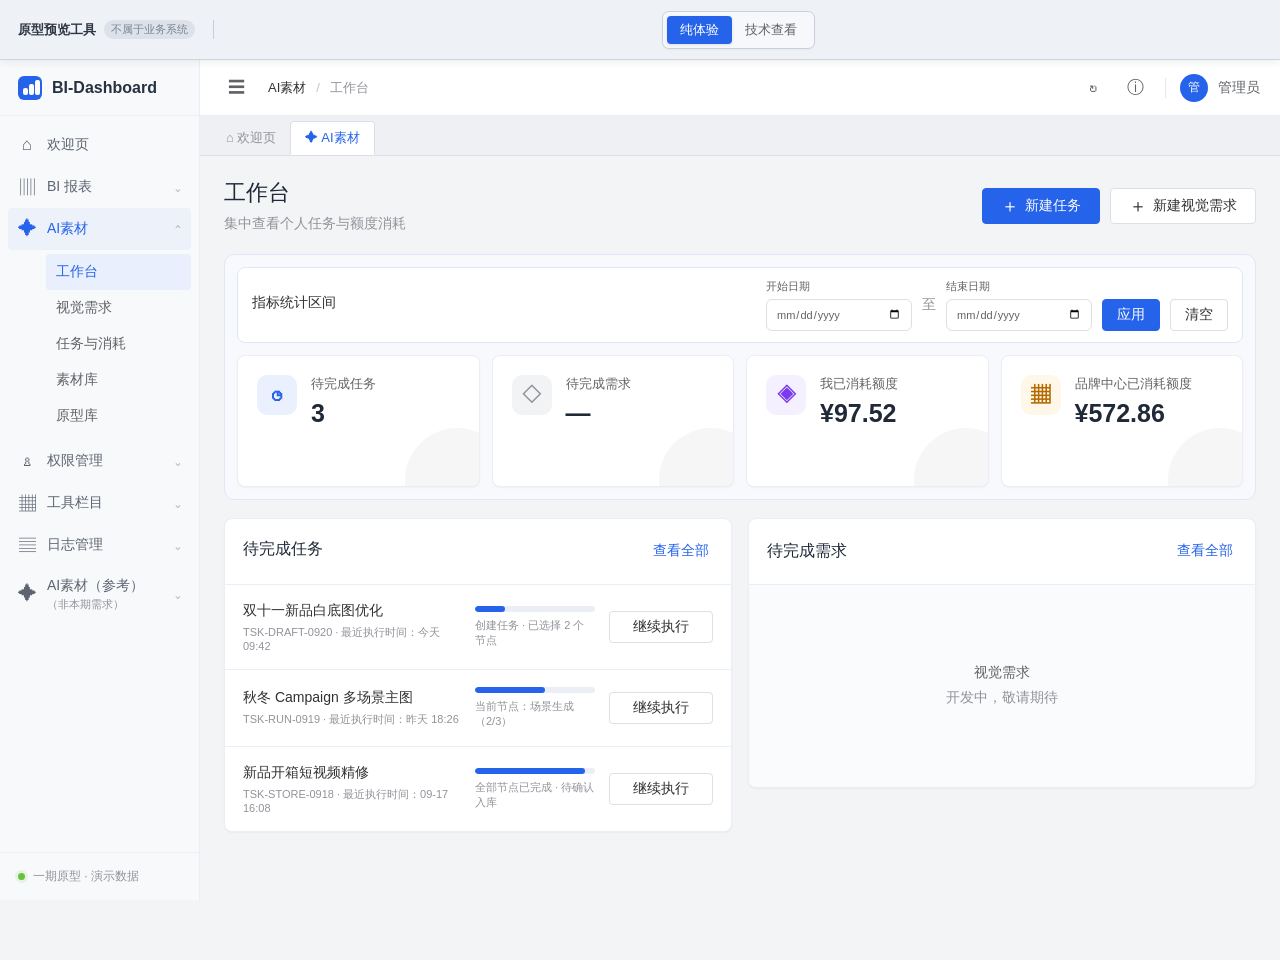
==== commit 7c9ee427: "feat: update AI material prototype" ====
--- a/index.html
+++ b/index.html
@@ -2,13 +2,897 @@
 <html lang="zh-CN">
 <head>
   <meta charset="UTF-8">
+  <meta name="prototype-build" content="localhost-readonly-release-v2-151b87443a2e4da6">
   <meta name="viewport" content="width=device-width, initial-scale=1">
   <meta name="description" content="AI素材一期交互原型：商品重塑、场景生成、素材裂变，支持图片与视频。">
   <title>BI-Dashboard - AI素材</title>
   <link rel="icon" type="image/svg+xml" href="data:image/svg+xml,%3Csvg xmlns='http://www.w3.org/2000/svg' viewBox='0 0 32 32'%3E%3Crect width='32' height='32' rx='7' fill='%232563eb'/%3E%3Cpath d='M16 6l2.4 7.6L26 16l-7.6 2.4L16 26l-2.4-7.6L6 16l7.6-2.4z' fill='white'/%3E%3C/svg%3E">
-  <link rel="stylesheet" href="./styles.css?v=20261008-prototype-content-sync-v1">
-  <link rel="stylesheet" href="./scene-node.css?v=20261008-prototype-content-sync-v1">
-  <meta name="prototype-build" content="online-static-site-20261008-prototype-content-sync-v1">
+  <style data-bundle="styles.css">
+@font-face{font-family:BI-PuHui;src:local("Arial");font-display:swap}*{box-sizing:border-box}html,body{margin:0;min-height:100%;font-family:BI-PuHui,"PingFang SC","Microsoft YaHei",Arial,sans-serif;color:#303133;background:#f3f4f6;font-size:14px}button,input,select,textarea{font:inherit;color:inherit}button{cursor:pointer}.app-shell{min-height:100vh}.sidebar{position:fixed;z-index:20;inset:0 auto 0 0;width:200px;background:#f8f9fb;border-right:1px solid #ebeef5;display:flex;flex-direction:column;transition:width .2s}.brand{height:56px;display:flex;align-items:center;gap:10px;padding:0 18px;border-bottom:1px solid #ebeef5;white-space:nowrap;overflow:hidden}.brand strong{font-size:16px;color:#263141}.brand-mark{width:24px;height:24px;border-radius:6px;background:#2563eb;position:relative;display:block;flex:0 0 24px}.brand-mark i,.brand-mark b{position:absolute;width:5px;background:#fff;border-radius:2px;bottom:5px}.brand-mark i:first-child{height:7px;left:5px}.brand-mark i:nth-child(2){height:11px;left:11px}.brand-mark b{height:15px;left:17px}.main-nav{padding:8px}.nav-item{width:100%;height:42px;border:0;background:transparent;display:flex;align-items:center;gap:11px;padding:0 10px;border-radius:4px;color:#5c6470;text-decoration:none;text-align:left}.nav-item>span:nth-child(2){flex:1}.nav-item>i{font-style:normal;color:#909399}.nav-item:hover{background:#f0f2f5}.nav-item.active-parent{color:#2563eb;background:rgba(37,99,235,.05)}.nav-icon{width:18px;text-align:center;font-size:17px}.sparkle{font-size:19px}.sub-menu{padding:4px 0 6px 38px}.sub-nav{display:block;width:100%;height:36px;border:0;background:transparent;text-align:left;padding:0 10px;border-radius:4px;color:#606266}.sub-nav:hover,.sub-nav.active{color:#2563eb;background:#e9effd}.muted{cursor:default}.sidebar-foot{margin-top:auto;padding:15px 18px;border-top:1px solid #ebeef5;color:#909399;font-size:12px;display:flex;gap:8px;align-items:center;white-space:nowrap;overflow:hidden}.status-dot{width:7px;height:7px;border-radius:50%;background:#67c23a;box-shadow:0 0 0 3px rgba(103,194,58,.12)}.workspace{min-height:100vh;margin-left:200px;transition:margin .2s}.system-header{height:56px;background:#fff;border-bottom:1px solid #ebeef5;display:flex;align-items:center;justify-content:space-between;padding:0 20px;position:sticky;top:0;z-index:12}.header-left,.header-right,.breadcrumb{display:flex;align-items:center}.header-left{gap:16px}.header-right{gap:10px;color:#606266}.icon-button{border:0;background:transparent;width:32px;height:32px;border-radius:4px;font-size:17px;color:#606266}.icon-button:hover{background:#f3f4f6;color:#2563eb}.breadcrumb{gap:10px;font-size:13px}.breadcrumb i{font-style:normal;color:#c0c4cc}.breadcrumb b{font-weight:400;color:#909399}.divider{width:1px;height:20px;background:#e4e7ed;margin:0 4px}.avatar{width:28px;height:28px;border-radius:50%;display:grid;place-items:center;color:#fff;background:#2563eb;font-size:12px}.page-tabs{height:40px;background:#eef0f3;border-bottom:1px solid #dcdfe6;display:flex;align-items:end;padding-left:12px}.tab{height:34px;display:flex;align-items:center;padding:0 14px;color:#909399;font-size:13px}.tab.selected{background:#fff;border:1px solid #dcdfe6;border-bottom-color:#fff;color:#2563eb;border-radius:4px 4px 0 0}.view{display:none}.view.active{display:block}.page-head{display:flex;align-items:center;justify-content:space-between;gap:20px;padding:22px 24px 18px}.page-head.compact{padding-bottom:16px}.page-head h1{margin:0;font-size:22px;line-height:1.35;font-weight:500;color:#1f2937}.page-head p{margin:5px 0 0;color:#909399;line-height:1.5}.title-row{display:flex;align-items:center;gap:10px}.phase-badge{font-size:12px;color:#2563eb;background:#e9effd;border-radius:4px;padding:2px 7px}.page-actions{display:flex;gap:8px}.button{height:32px;border:1px solid #dcdfe6;background:#fff;border-radius:4px;padding:0 14px;display:inline-flex;align-items:center;justify-content:center;gap:6px;white-space:nowrap}.button:hover{color:#2563eb;border-color:#a8c1f6;background:#f5f8ff}.button.primary{color:#fff;background:#2563eb;border-color:#2563eb}.button.primary:hover{background:#5182ef;border-color:#5182ef}.button:disabled{cursor:not-allowed;opacity:.55}.button.full{width:100%;height:38px}.button.secondary{background:#fff}.text-button{border:0;background:transparent;color:#2563eb;padding:4px}.workspace-grid{display:grid;grid-template-columns:minmax(0,1fr) 310px;gap:18px;padding:0 24px 24px}.main-column{display:grid;gap:16px;min-width:0}.panel,.run-card,.metric-row article{background:#fff;border:1px solid #ebeef5;border-radius:8px;box-shadow:0 1px 2px rgba(0,0,0,.04)}.panel-head{min-height:58px;display:flex;justify-content:space-between;align-items:center;gap:16px;padding:13px 18px;border-bottom:1px solid #ebeef5}.panel-head h2,.run-head h2{margin:0;font-size:16px;font-weight:500;color:#1f2937}.panel-head p{margin:4px 0 0;font-size:12px;color:#909399}.save-state,.required-note{font-size:12px;color:#909399}.form-grid,.config-grid{padding:18px;display:grid;grid-template-columns:repeat(2,minmax(0,1fr));gap:16px}.field{display:flex;flex-direction:column;gap:7px;color:#606266;min-width:0}.field em{color:#f56c6c;font-style:normal}.field small{font-size:12px;color:#a8abb2}.field input,.field select,.field textarea,.filters input,.filters select{width:100%;border:1px solid #dcdfe6;border-radius:6px;background:#fff;outline:0;transition:.15s}.field input,.field select{height:34px;padding:0 10px}.field textarea{min-height:70px;padding:9px 10px;resize:vertical;line-height:1.6}.field input:focus,.field select:focus,.field textarea:focus,.filters input:focus,.filters select:focus{border-color:#2563eb;box-shadow:0 0 0 2px rgba(37,99,235,.1)}.field input:disabled{background:#f5f7fa;color:#909399}.span-2{grid-column:span 2}.segmented{display:grid;grid-template-columns:1fr 1fr;height:34px}.segmented button{border:1px solid #dcdfe6;background:#fff}.segmented button:first-child{border-radius:4px 0 0 4px}.segmented button:last-child{border-radius:0 4px 4px 0;margin-left:-1px}.segmented button.active{position:relative;color:#fff;background:#2563eb;border-color:#2563eb}.flow-list{padding:18px}.node-card{border:1px solid #dcdfe6;border-radius:7px;background:#fff;overflow:hidden;transition:.15s}.node-card.selected{border-color:#a8c1f6;box-shadow:0 0 0 1px #e9effd}.node-card:not(.selected){background:#fafafa}.node-summary{min-height:78px;display:flex;align-items:center;gap:14px;padding:12px 15px}.node-check{position:relative;display:block;flex:0 0 34px;height:34px}.node-check input{position:absolute;opacity:0}.node-check span{width:34px;height:34px;border:1px solid #c0c4cc;border-radius:50%;display:grid;place-items:center;color:#909399;font-weight:600}.node-check input:checked+span{background:#2563eb;border-color:#2563eb;color:#fff}.node-title{flex:1;min-width:0}.node-title>div{display:flex;align-items:center;gap:10px}.node-title h3{margin:0;font-size:15px;font-weight:500}.node-title p{margin:5px 0 0;font-size:13px;color:#909399}.node-status{font-size:12px;color:#2563eb;background:#e9effd;border-radius:3px;padding:1px 6px}.node-card:not(.selected) .node-status{color:#909399;background:#f0f2f5}.node-meta{display:flex;align-items:center;gap:14px;color:#909399;font-size:12px}.expand-node{width:30px;height:30px;border:0;border-radius:4px;background:#f5f7fa;color:#606266}.node-config{border-top:1px dashed #e4e7ed;background:#fafcff}.node-config[hidden]{display:none}.config-grid{padding:15px}.flow-connector{height:32px;display:flex;align-items:center;margin-left:31px;color:#a8abb2;font-size:12px}.flow-connector i{height:32px;border-left:1px dashed #c0c4cc;margin-right:12px}.flow-connector.active{color:#2563eb}.flow-connector.active i{border-color:#7aa2f3}.upload-zone{margin:18px;border:1px dashed #b9c8e7;border-radius:7px;background:#fafcff;min-height:112px;display:flex;align-items:center;justify-content:center;gap:14px;padding:18px}.upload-zone:hover{border-color:#2563eb}.upload-icon{width:42px;height:42px;border-radius:8px;display:grid;place-items:center;color:#2563eb;background:#e9effd;font-size:22px}.upload-zone b{font-weight:500}.upload-zone p{font-size:12px;color:#909399;margin:6px 0 0}.upload-zone .button{margin-left:20px}.file-list{margin:0 18px 18px;border-top:1px solid #ebeef5}.file-row{display:flex;align-items:center;gap:12px;padding:11px 4px;border-bottom:1px solid #ebeef5}.file-thumb{width:38px;height:38px;border-radius:5px;display:grid;place-items:center;background:#e9effd;color:#2563eb;font-size:11px;font-weight:600}.file-row>div{flex:1}.file-row b,.file-row small{display:block}.file-row b{font-weight:400}.file-row small{color:#909399;font-size:12px;margin-top:3px}.file-row>button{border:0;background:transparent;color:#909399;font-size:18px}.status{display:inline-flex;align-items:center;border-radius:3px;font-size:12px;padding:2px 7px;white-space:nowrap}.status.success{color:#529b2e;background:#f0f9eb}.status.ready,.status.info{color:#2563eb;background:#e9effd}.status.warning{color:#b88230;background:#fdf6ec}.status.error{color:#f56c6c;background:#fef0f0}.run-card{position:sticky;top:114px;align-self:start;padding:18px}.run-head{display:flex;align-items:flex-start;justify-content:space-between;border-bottom:1px solid #ebeef5;padding-bottom:15px}.eyebrow{display:block;font-size:11px;color:#909399;letter-spacing:.08em;margin-bottom:5px}.route-preview{padding:18px 0 12px}.route-step{display:flex;gap:11px;position:relative;padding-bottom:18px}.route-step:last-child{padding-bottom:0}.route-step:not(:last-child):after{content:"";position:absolute;left:14px;top:28px;height:calc(100% - 24px);border-left:1px solid #a8c1f6}.route-step>b{width:28px;height:28px;border-radius:50%;display:grid;place-items:center;background:#2563eb;color:#fff;font-size:12px;z-index:1}.route-step div{padding-top:3px}.route-step span,.route-step small{display:block}.route-step small{margin-top:3px;font-size:12px;color:#909399}.route-empty{padding:16px;text-align:center;color:#909399;background:#f5f7fa;border-radius:6px}.summary-list{border-top:1px solid #ebeef5;border-bottom:1px solid #ebeef5;margin:0 0 15px;padding:8px 0}.summary-list div{display:flex;justify-content:space-between;gap:12px;padding:7px 0}.summary-list dt{color:#909399}.summary-list dd{margin:0;text-align:right;color:#303133}.storage-note,.future-note,.permission-note{display:flex;gap:11px;padding:12px;border-radius:6px;background:#f5f8ff;border:1px solid #e2eafb}.storage-note{margin-bottom:14px}.storage-note>span{color:#2563eb;font-size:18px}.storage-note b,.storage-note p,.storage-note small{display:block}.storage-note b{font-size:13px;font-weight:500}.storage-note p{margin:4px 0;font-size:12px;color:#606266;word-break:break-all}.storage-note small{font-size:11px;color:#909399;line-height:1.5}.template-check{display:flex;gap:9px;padding:8px 2px 14px;align-items:flex-start}.template-check input{margin-top:3px}.template-check b,.template-check small{display:block}.template-check b{font-size:13px;font-weight:500}.template-check small{font-size:11px;color:#909399;margin-top:3px}.run-tip{text-align:center;color:#909399;font-size:11px;margin:9px 0 0}.list-panel{margin:0 24px 24px;overflow:hidden}.filters{padding:16px 18px;background:#fff;display:flex;align-items:end;gap:12px;border-bottom:1px solid #ebeef5}.filters label{display:grid;gap:6px;color:#606266;font-size:13px;min-width:160px}.filters input,.filters select{height:32px;padding:0 10px}.table-wrap{overflow:auto}.table-wrap table{width:100%;border-collapse:collapse;white-space:nowrap}.table-wrap th{background:#f5f7fa;color:#606266;font-weight:500;text-align:left;padding:11px 14px;border-bottom:1px solid #ebeef5}.table-wrap td{padding:13px 14px;border-bottom:1px solid #ebeef5;color:#606266}.table-wrap tbody tr:hover{background:#fafcff}.table-wrap td b,.table-wrap td small{display:block}.table-wrap td b{color:#303133;font-weight:400}.table-wrap td small{font-size:12px;color:#909399;margin-top:4px}.table-link{border:0;background:transparent;color:#2563eb;padding:2px 5px}.path-cell{max-width:260px;overflow:hidden;text-overflow:ellipsis}.pagination{display:flex;justify-content:flex-end;align-items:center;gap:7px;padding:14px 18px;color:#909399}.pagination button{min-width:28px;height:28px;border:1px solid #dcdfe6;background:#fff;border-radius:4px}.pagination button.active{color:#fff;background:#2563eb;border-color:#2563eb}.future-note{margin:16px 18px}.future-note>span{width:28px;height:28px;border-radius:5px;display:grid;place-items:center;background:#e9effd;color:#2563eb}.future-note b{font-weight:500}.future-note p{margin:4px 0 0;color:#606266;font-size:12px}.metric-row{display:grid;grid-template-columns:repeat(4,1fr);gap:16px;margin:0 24px 16px}.metric-row article{padding:18px}.metric-row span,.metric-row strong,.metric-row small{display:block}.metric-row span{color:#606266}.metric-row strong{font-size:24px;margin:10px 0 7px;color:#1f2937;font-weight:600;font-variant-numeric:tabular-nums}.metric-row small{color:#909399}.usage-tabs{height:48px;padding:0 18px;border-bottom:1px solid #ebeef5;display:flex;align-items:end;gap:24px}.usage-tabs button{height:48px;border:0;border-bottom:2px solid transparent;background:transparent;color:#606266}.usage-tabs button.active{color:#2563eb;border-color:#2563eb}.bar-cell{display:flex;align-items:center;gap:10px}.bar{width:100px;height:7px;background:#ebeef5;border-radius:4px;overflow:hidden}.bar i{display:block;height:100%;background:#5b8def;border-radius:4px}.data-note{font-size:12px;color:#909399;padding:0 18px 14px}.permission-panel{margin:0 24px 24px}.permission-note{margin:18px}.permission-note>span{width:22px;height:22px;border-radius:50%;display:grid;place-items:center;flex:0 0 auto;background:#2563eb;color:#fff}.permission-note p{margin:1px 0;color:#606266;line-height:1.6}.permission-table td:not(:first-child),.permission-table th:not(:first-child){text-align:center}.switch{display:inline-block;position:relative;width:36px;height:20px}.switch input{opacity:0;position:absolute}.switch span{position:absolute;inset:0;border-radius:12px;background:#c0c4cc;transition:.15s}.switch span:after{content:"";position:absolute;width:16px;height:16px;left:2px;top:2px;border-radius:50%;background:#fff;transition:.15s}.switch input:checked+span{background:#2563eb}.switch input:checked+span:after{transform:translateX(16px)}.switch input:disabled+span{opacity:.65}.dialog{width:min(660px,calc(100vw - 32px));border:0;border-radius:7px;padding:0;box-shadow:0 16px 48px rgba(0,0,0,.24);color:#303133}.dialog::backdrop{background:rgba(0,0,0,.45)}.dialog-head,.dialog-foot{display:flex;align-items:center;justify-content:space-between;gap:16px;padding:16px 20px;border-bottom:1px solid #ebeef5}.dialog-head h2{font-size:17px;font-weight:500;margin:0}.dialog-head p{margin:4px 0 0;color:#909399;font-size:12px}.dialog-close{border:0;background:transparent;font-size:22px;color:#909399}.dialog-body{padding:20px;max-height:60vh;overflow:auto}.dialog-foot{border:0;border-top:1px solid #ebeef5;color:#909399;font-size:12px}.dialog-foot>div{display:flex;gap:8px}.dialog-route{display:flex;align-items:center;gap:8px;margin-bottom:18px}.dialog-route span{padding:6px 10px;border-radius:4px;background:#e9effd;color:#2563eb}.dialog-route i{font-style:normal;color:#c0c4cc}.result-summary{display:grid;grid-template-columns:repeat(3,1fr);gap:12px}.result-summary div{padding:12px;background:#f5f7fa;border-radius:5px}.result-summary span,.result-summary b{display:block}.result-summary span{color:#909399;font-size:12px}.result-summary b{font-size:15px;margin-top:5px}.progress-list{display:grid;gap:12px}.progress-row{display:grid;grid-template-columns:95px 1fr 54px;align-items:center;gap:10px}.progress-track{height:7px;background:#ebeef5;border-radius:4px;overflow:hidden}.progress-track i{display:block;height:100%;width:0;background:#2563eb;transition:width .5s}.progress-row.done .progress-track i{width:100%}.progress-row.done>span:last-child{color:#67c23a}.toast{position:fixed;z-index:100;top:18px;left:50%;transform:translate(-50%,-14px);opacity:0;pointer-events:none;padding:11px 18px;border-radius:4px;background:#f0f9eb;border:1px solid #e1f3d8;color:#529b2e;box-shadow:0 4px 16px rgba(0,0,0,.1);transition:.2s}.toast.show{opacity:1;transform:translate(-50%,0)}.toast.warning{background:#fdf6ec;border-color:#faecd8;color:#b88230}.sidebar-collapsed .sidebar{width:64px}.sidebar-collapsed .workspace{margin-left:64px}.sidebar-collapsed .brand{padding:0 20px}.sidebar-collapsed .brand strong,.sidebar-collapsed .nav-item>span:nth-child(2),.sidebar-collapsed .nav-item>i,.sidebar-collapsed .sub-menu,.sidebar-collapsed .sidebar-foot span:last-child{display:none}.sidebar-collapsed .nav-item{justify-content:center;padding:0}.sidebar-collapsed .sidebar-foot{justify-content:center;padding:15px 0}
+@media(max-width:1150px){.workspace-grid{grid-template-columns:1fr}.run-card{position:static}.metric-row{grid-template-columns:repeat(2,1fr)}.filters{flex-wrap:wrap}.filters label{flex:1}.filters .button{align-self:end}}
+@media(max-width:760px){.sidebar{width:64px}.workspace{margin-left:64px}.brand{padding:0 20px}.brand strong,.nav-item>span:nth-child(2),.nav-item>i,.sub-menu,.sidebar-foot span:last-child{display:none}.nav-item{justify-content:center;padding:0}.sidebar-foot{justify-content:center;padding:15px 0}.system-header{padding:0 12px}.header-right .icon-button,.divider,.header-right>span:last-child{display:none}.page-head{align-items:flex-start;padding:18px 14px;flex-direction:column}.workspace-grid{padding:0 14px 18px}.form-grid,.config-grid{grid-template-columns:1fr}.span-2{grid-column:auto}.node-summary{align-items:flex-start}.node-meta>span{display:none}.upload-zone{align-items:flex-start;justify-content:flex-start;flex-wrap:wrap}.upload-zone .button{margin-left:56px}.list-panel,.permission-panel{margin:0 14px 18px}.metric-row{grid-template-columns:1fr 1fr;margin:0 14px 14px;gap:10px}.metric-row article{padding:14px}.metric-row strong{font-size:20px}.filters{align-items:stretch}.filters label{min-width:calc(50% - 8px)}.result-summary{grid-template-columns:1fr}.page-tabs{display:none}.run-card{top:70px}}
+@media(prefers-reduced-motion:reduce){*{transition:none!important;scroll-behavior:auto!important}}
+.creation-steps{height:58px;margin:0 24px 16px;padding:0 22px;border:1px solid #ebeef5;border-radius:8px;background:#fff;display:flex;align-items:center;justify-content:center;gap:30px;color:#909399}.creation-steps span{display:flex;align-items:center;gap:8px}.creation-steps span b{width:26px;height:26px;border:1px solid #c0c4cc;border-radius:50%;display:grid;place-items:center;font-size:12px}.creation-steps span.active{color:#2563eb;font-weight:500}.creation-steps span.active b{color:#fff;border-color:#2563eb;background:#2563eb}.creation-steps span.done{color:#67c23a}.creation-steps span.done b{color:#fff;border-color:#67c23a;background:#67c23a}.creation-steps i{font-style:normal;color:#c0c4cc}.stage-wrap[hidden]{display:none!important}#nodeStage{padding:0 24px 24px}.selection-panel{max-width:1080px;margin:0 auto}.selection-panel .node-summary{min-height:88px}.selection-panel .node-card{cursor:pointer}.selection-panel .node-card:hover{border-color:#a8c1f6;background:#fafcff}.stage-actions{min-height:62px;padding:12px 18px;border-top:1px solid #ebeef5;display:flex;align-items:center;justify-content:flex-end;gap:18px}.stage-actions>span{color:#606266}.selected-route-bar{margin:0 24px 16px;padding:12px 16px;border:1px solid #c8d7f6;border-radius:7px;background:#f5f8ff;display:flex;justify-content:space-between;align-items:center;gap:18px}.selected-route-bar>div{display:flex;align-items:center;gap:12px}.selected-route-bar span{color:#909399}.selected-route-bar strong{color:#2563eb;font-weight:500}.node-config-list{padding:0 18px 18px;display:grid;gap:12px}.node-config-card{border:1px solid #dcdfe6;border-radius:7px;overflow:hidden}.node-config-head{min-height:58px;padding:11px 14px;background:#fafcff;border-bottom:1px solid #ebeef5;display:flex;align-items:center;gap:11px}.node-config-head>b{width:28px;height:28px;border-radius:50%;display:grid;place-items:center;background:#2563eb;color:#fff;font-size:12px}.node-config-head>div{flex:1}.node-config-head h3{font-size:14px;font-weight:500;margin:0}.node-config-head p{font-size:12px;color:#909399;margin:4px 0 0}.node-config-head>span{font-size:12px;color:#2563eb}.node-config-card .config-grid{padding:14px}.detail-title{padding:16px 18px;border-bottom:1px solid #ebeef5;display:flex;align-items:center;justify-content:space-between;gap:16px}.detail-title h2{font-size:16px;font-weight:500;margin:0}.detail-title p{font-size:12px;color:#909399;margin:5px 0 0}.detail-grain{font-size:12px;color:#2563eb;background:#e9effd;border-radius:4px;padding:4px 8px}.token-detail-panel{margin-top:16px}.token-filters{flex-wrap:wrap}.token-filters label{min-width:150px;flex:1}.detail-insights{display:grid;grid-template-columns:repeat(4,1fr);gap:0;border-bottom:1px solid #ebeef5;background:#fafcff}.detail-insights>div{padding:14px 18px;border-right:1px solid #ebeef5}.detail-insights>div:last-child{border-right:0}.detail-insights span,.detail-insights b{display:block}.detail-insights span{font-size:12px;color:#909399}.detail-insights b{font-size:15px;font-weight:500;color:#303133;margin-top:6px}.token-table th,.token-table td{font-size:12px}.number-cell{text-align:right!important;font-variant-numeric:tabular-nums}.token-breakdown-row>td{padding:0!important;background:#f7f9fc!important}.breakdown-wrap{padding:16px 18px;border-left:3px solid #2563eb}.breakdown-head{display:flex;justify-content:space-between;align-items:center;gap:16px;margin-bottom:12px}.breakdown-head>div b,.breakdown-head>div span{display:block}.breakdown-head>div b{font-weight:500;color:#303133}.breakdown-head>div span,.breakdown-head>span{font-size:12px;color:#909399;margin-top:4px}.phase-table{background:#fff;border:1px solid #e4e7ed}.phase-table th{background:#eef3fb!important}.phase-table td,.phase-table th{padding:9px 11px!important}.phase-table td:nth-child(2){white-space:normal;min-width:240px}.empty-cell{text-align:center!important;color:#909399!important;padding:48px!important}
+@media(max-width:900px){.creation-steps{gap:12px}.creation-steps i{display:none}.detail-insights{grid-template-columns:repeat(2,1fr)}.detail-insights>div:nth-child(2){border-right:0}.selected-route-bar{align-items:flex-start}.selected-route-bar>div{align-items:flex-start;flex-direction:column;gap:4px}}
+@media(max-width:760px){.creation-steps{margin:0 14px 14px;padding:0 10px;justify-content:space-between}.creation-steps span{font-size:12px;gap:5px}.creation-steps span b{width:22px;height:22px}#nodeStage{padding:0 14px 18px}.selected-route-bar{margin:0 14px 14px}.stage-actions{align-items:flex-start;flex-direction:column}.stage-actions .button{width:100%}.node-config-head>span{display:none}.detail-title{align-items:flex-start;flex-direction:column}.detail-insights{grid-template-columns:1fr}.detail-insights>div{border-right:0}.breakdown-head{align-items:flex-start;flex-direction:column}.selected-route-bar{flex-direction:column}.selected-route-bar .button{width:100%}}
+.panel-head-actions,.node-template-actions{display:flex;align-items:center;gap:10px}.node-config-head>div.node-template-actions{flex:0 0 auto}.node-template-actions .text-button{font-size:12px}.node-section{padding:16px}.node-section+.node-section{border-top:1px dashed #dcdfe6;background:#fafcff}.node-section-title{display:flex;align-items:flex-start;gap:10px;margin-bottom:14px}.node-section-title>b{width:24px;height:24px;flex:0 0 24px;border-radius:50%;display:grid;place-items:center;color:#2563eb;background:#e9effd;font-size:12px}.node-section-title h4{margin:1px 0 0;font-size:14px;font-weight:500}.node-section-title h4 em{color:#f56c6c;font-style:normal}.node-section-title p{margin:4px 0 0;color:#909399;font-size:12px}.source-options,.decision-options{display:grid;grid-template-columns:repeat(3,minmax(0,1fr));gap:10px;margin-bottom:12px}.source-options label,.decision-options label{position:relative;display:block}.source-options input,.decision-options input{position:absolute;opacity:0}.source-options label>span,.decision-options label>span{display:block;min-height:58px;padding:11px 12px;border:1px solid #dcdfe6;border-radius:6px;background:#fff;cursor:pointer}.source-options label>span b,.source-options label>span small,.decision-options label>span b,.decision-options label>span small{display:block}.source-options label>span b,.decision-options label>span b{font-weight:500;color:#303133}.source-options label>span small,.decision-options label>span small{margin-top:4px;font-size:11px;color:#909399}.source-options input:checked+span,.decision-options input:checked+span{border-color:#2563eb;box-shadow:0 0 0 1px #2563eb;background:#f5f8ff}.source-panel[hidden]{display:none}.mini-upload,.source-binding{min-height:66px;display:flex;align-items:center;gap:12px;padding:11px 13px;border:1px dashed #b9c8e7;border-radius:6px;background:#fafcff}.mini-upload>div,.source-binding>div{flex:1}.mini-upload b,.mini-upload small,.source-binding b,.source-binding small{display:block}.mini-upload b,.source-binding b{font-weight:500}.mini-upload small,.source-binding small{font-size:11px;color:#909399;margin-top:4px}.source-binding>span{width:34px;height:34px;border-radius:6px;display:grid;place-items:center;background:#e9effd;color:#2563eb;font-size:17px}.node-section .config-grid{padding:0}.template-picker-note{padding:11px 13px;margin-bottom:14px;border:1px solid #dbe7ff;border-radius:6px;background:#f5f8ff;color:#606266;font-size:12px;line-height:1.6}.template-choice{padding:11px 12px;border:1px solid #ebeef5;border-radius:6px;cursor:pointer}.template-choice:has(input:checked){border-color:#2563eb;background:#f5f8ff}.scope-badge{display:inline-flex!important;margin-right:8px;padding:2px 6px;border-radius:3px;font-size:11px;color:#2563eb;background:#e9effd}.scope-badge.node{color:#7a5af8;background:#f1edff}.empty-inline{padding:30px;text-align:center;color:#909399}.node-run-state{text-align:center;padding:12px 20px 8px}.run-spinner{width:54px;height:54px;margin:0 auto 14px;border-radius:50%;display:grid;place-items:center;color:#fff;background:#2563eb;font-size:24px;animation:runPulse 1.1s ease-in-out infinite}.node-run-state h3{margin:0;font-size:16px;font-weight:500}.node-run-state p{margin:8px 0 18px;color:#606266}.node-run-state small{display:block;margin-top:12px;color:#909399}.node-run-state .progress-track{height:8px}.node-run-state .progress-track i{width:70%;animation:runProgress .85s linear forwards}.node-output-card{display:flex;align-items:center;gap:14px;padding:14px;border:1px solid #dbe7ff;border-radius:7px;background:#f8faff}.output-preview{width:72px;height:72px;flex:0 0 72px;border-radius:7px;display:grid;place-items:center;background:linear-gradient(135deg,#315fbd,#7aa2f3);color:#fff;font-size:13px;font-weight:600}.node-output-card h3{font-size:15px;font-weight:500;margin:8px 0 4px}.node-output-card p,.node-output-card small{margin:0;color:#909399;font-size:12px}.save-decision,.next-node-input{margin-top:16px;padding-top:16px;border-top:1px solid #ebeef5}.result-section-title{display:flex;align-items:center;justify-content:space-between}.result-section-title>b{font-weight:500}.result-section-title>span{font-size:12px;color:#2563eb;background:#e9effd;border-radius:3px;padding:2px 6px}.save-decision>p,.next-node-input>p{font-size:12px;color:#909399;line-height:1.6;margin:6px 0 12px}.decision-options{grid-template-columns:repeat(2,minmax(0,1fr));margin:0}.decision-options.compact{grid-template-columns:repeat(3,minmax(0,1fr))}.output-list{margin-top:14px;border:1px solid #ebeef5;border-radius:6px;overflow:hidden}.output-list>div{display:grid;grid-template-columns:80px 1fr auto;align-items:center;gap:10px;padding:10px 12px;border-bottom:1px solid #ebeef5}.output-list>div:last-child{border-bottom:0}.output-list>div>span{color:#909399}.output-list>div>b{font-weight:400}.output-list em{font-style:normal}.dialog{width:min(720px,calc(100vw - 32px))}
+@keyframes runPulse{0%,100%{transform:scale(1);box-shadow:0 0 0 0 rgba(37,99,235,.22)}50%{transform:scale(1.05);box-shadow:0 0 0 10px rgba(37,99,235,0)}}@keyframes runProgress{from{width:4%}to{width:92%}}
+@media(max-width:760px){.panel-head-actions{align-items:flex-end;flex-direction:column}.node-config-head{align-items:flex-start;flex-wrap:wrap}.node-config-head>div.node-template-actions{width:100%;padding-left:39px}.source-options,.decision-options,.decision-options.compact{grid-template-columns:1fr}.mini-upload,.source-binding{align-items:flex-start;flex-wrap:wrap}.mini-upload .button,.source-binding .button{margin-left:46px}.output-list>div{grid-template-columns:1fr}.node-output-card{align-items:flex-start}.output-preview{width:56px;height:56px;flex-basis:56px}}
+.serial-execution-note{margin:-6px 24px 16px;padding:10px 14px;border:1px solid #dbe7ff;border-radius:7px;background:#f8faff;display:flex;align-items:center;gap:10px}.serial-execution-note>span{flex:0 0 auto;padding:3px 8px;border-radius:4px;background:#2563eb;color:#fff;font-size:12px}.serial-execution-note p{margin:0;color:#606266;font-size:13px}.node-config-card.locked{border-color:#ebeef5;background:#f8f9fb}.node-config-card.running{border-color:#e6a23c;box-shadow:0 0 0 1px #fdf0d5}.node-config-card.completed{border-color:#b8dfaa}.node-config-card.locked .node-config-head{background:#f5f7fa}.node-config-card.completed .node-config-head{background:#f3faef}.node-step-content[hidden],.node-complete-summary[hidden]{display:none}.node-step-state{flex:0 0 auto!important;padding:3px 8px;border-radius:4px;font-size:12px!important}.node-step-state.active{color:#2563eb;background:#e9effd}.node-step-state.locked{color:#909399;background:#ebeef5}.node-step-state.running,.node-step-state.awaiting{color:#b88230;background:#fdf6ec}.node-step-state.success{color:#529b2e;background:#f0f9eb}.node-config-card.locked .node-config-head>b{color:#909399;background:#dcdfe6}.node-config-card.completed .node-config-head>b{background:#67c23a}.node-section-title>div:nth-child(2){flex:1}.node-section-title .node-template-actions{flex:0 0 auto;align-self:center}.node-complete-summary{min-height:68px;padding:12px 15px;display:flex;align-items:center;gap:11px}.complete-check{width:30px;height:30px;flex:0 0 30px;border-radius:50%;display:grid;place-items:center;color:#fff;background:#67c23a;font-weight:600}.node-complete-summary>div{flex:1}.node-complete-summary b,.node-complete-summary small{display:block}.node-complete-summary b{font-weight:500}.node-complete-summary small{margin-top:4px;color:#909399;font-size:12px}.node-complete-summary em{font-style:normal}.unlock-note{margin-top:16px;padding:12px 14px;border:1px solid #dbe7ff;border-radius:7px;background:#f5f8ff;display:flex;align-items:flex-start;gap:11px}.unlock-note>span{font-size:18px}.unlock-note b{font-weight:500}.unlock-note p{margin:4px 0 0;color:#606266;font-size:12px;line-height:1.6}.button:disabled{pointer-events:none}.node-config-card.running .node-config-head>b{animation:runPulse 1.1s ease-in-out infinite}
+@media(max-width:760px){.serial-execution-note{margin:-4px 14px 14px;align-items:flex-start}.node-section-title{flex-wrap:wrap}.node-section-title .node-template-actions{width:100%;padding-left:34px}.node-complete-summary{align-items:flex-start;flex-wrap:wrap}.node-complete-summary em{margin-left:41px}}
+.route-step.locked{opacity:.5}.route-step.locked>b{color:#909399;background:#ebeef5}.route-step.current>div>span{color:#2563eb;font-weight:500}.route-step.completed>b{background:#67c23a}.route-step.completed>b:after{content:"✓"}.route-step.completed>b{font-size:0}.route-step.completed>b:after{font-size:12px}.route-step.completed>div>span{color:#529b2e}
+:root{--design-primary:#2563eb;--design-radius:8px}.panel,.run-card,.metric-row article,.node-config-card,.selected-route-bar,.serial-execution-note{border-radius:var(--design-radius)}.button.primary,.creation-steps span.active b,.route-step.current>b,.node-config-head>b,.permission-note>span,.switch input:checked+span,.run-spinner,.pagination button.active,.segmented button.active,.serial-execution-note>span{background:var(--design-primary);border-color:var(--design-primary)}.text-button,.table-link,.sub-nav.active,.selected-route-bar strong,.detail-grain,.source-binding>span,.node-section-title>b,.node-step-state.active,.route-step.current>div>span{color:var(--design-primary)}.button.primary:hover{background:var(--design-primary);border-color:var(--design-primary);filter:brightness(1.08)}.button:hover{color:var(--design-primary);border-color:var(--design-primary)}.source-options input:checked+span,.decision-options input:checked+span{border-color:var(--design-primary);box-shadow:0 0 0 1px var(--design-primary)}.design-mode-button{height:30px;padding:0 10px;color:#2563eb;border-color:#a8c1f6;background:#f5f8ff}.design-mode-button.active{color:#fff;border-color:var(--design-primary);background:var(--design-primary)}.design-editor[hidden]{display:none}.design-editor{position:fixed;z-index:80;top:0;right:0;width:330px;height:100vh;background:#fff;border-left:1px solid #dcdfe6;box-shadow:-8px 0 24px rgba(31,41,55,.12);display:flex;flex-direction:column}.design-editor-head{min-height:70px;padding:14px 16px;border-bottom:1px solid #ebeef5;display:flex;align-items:center;justify-content:space-between}.design-editor-head span{display:block;color:var(--design-primary);font-size:10px;letter-spacing:.1em}.design-editor-head h2{margin:3px 0 0;font-size:17px;font-weight:500}.design-editor-body{flex:1;overflow:auto;padding:14px}.editor-guide{padding:12px;border:1px solid color-mix(in srgb,var(--design-primary) 24%,white);border-radius:7px;background:color-mix(in srgb,var(--design-primary) 6%,white)}.editor-guide b{font-weight:500}.editor-guide p{margin:5px 0 0;color:#606266;font-size:12px;line-height:1.6}.editor-section{margin-top:14px;padding:14px;border:1px solid #ebeef5;border-radius:7px}.editor-section-title{display:flex;align-items:center;justify-content:space-between;gap:10px;margin-bottom:12px}.editor-section-title>b{font-weight:500}.editor-section-title>span,.editor-section-title>small{color:#909399;font-size:11px}.editor-inline-fields{display:grid;grid-template-columns:1fr 1fr;gap:10px;margin-top:12px}.design-editor .field{font-size:12px}.design-editor .field textarea{min-height:84px}.design-editor .field input[type="range"]{padding:0;border:0;box-shadow:none}.editor-color-row,.editor-switch-row{display:flex;align-items:center;justify-content:space-between;gap:12px}.editor-color-row{margin-bottom:13px}.editor-color-row span b,.editor-color-row span small{display:block}.editor-color-row span b{font-weight:400}.editor-color-row span small{margin-top:3px;color:#909399;font-size:11px}.editor-color-row input{width:44px;height:32px;padding:2px;border:1px solid #dcdfe6;border-radius:5px;background:#fff}.editor-switch-row{padding:9px 0;border-bottom:1px solid #f0f2f5}.editor-switch-row:last-child{border-bottom:0}.editor-switch-row input{width:16px;height:16px;accent-color:var(--design-primary)}.design-editor-foot{padding:12px 14px;border-top:1px solid #ebeef5;display:grid;grid-template-columns:1fr 1.5fr;gap:8px}.design-editor-foot .button{width:100%}.design-editing .workspace{margin-right:330px}.design-editing.sidebar-collapsed .workspace{margin-right:330px}.design-editing [data-edit-key]{position:relative;outline:1px dashed color-mix(in srgb,var(--design-primary) 55%,white);outline-offset:3px;cursor:text}.design-editing [data-edit-key]:hover{outline:2px dashed var(--design-primary);background:color-mix(in srgb,var(--design-primary) 5%,transparent)}.design-editing [data-edit-key].editable-selected{outline:2px solid var(--design-primary);background:color-mix(in srgb,var(--design-primary) 8%,white);box-shadow:0 0 0 4px color-mix(in srgb,var(--design-primary) 12%,transparent)}.density-compact .page-head{padding-top:14px;padding-bottom:12px}.density-compact .panel-head{min-height:48px;padding:9px 14px}.density-compact .form-grid,.density-compact .config-grid{padding:12px;gap:10px}.density-compact .workspace-grid{gap:12px}.density-compact .table-wrap th{padding:8px 11px}.density-compact .table-wrap td{padding:9px 11px}.density-compact .node-section{padding:12px}.module-hide-creation-steps .creation-steps{display:none}.module-hide-serial-note .serial-execution-note{display:none}.module-hide-run-card .run-card{display:none}.module-hide-run-card .workspace-grid{grid-template-columns:minmax(0,1fr)}
+@media(max-width:1100px){.design-editing .workspace,.design-editing.sidebar-collapsed .workspace{margin-right:0}.design-editor{width:min(360px,92vw);z-index:95}}
+@media(max-width:760px){.design-mode-button{font-size:0;width:34px;padding:0}.design-mode-button:before{content:"✎";font-size:14px}.design-mode-button.active:before{content:"✓"}.design-editor{width:100vw}.editor-inline-fields{grid-template-columns:1fr}.design-editor-foot{grid-template-columns:1fr 1fr}}
+.editor-page-fields{margin-top:0;margin-bottom:12px}.editor-copy-list-field{margin-bottom:12px}#editorTextList{height:168px;padding:4px 6px;line-height:1.5}#editorTextList option{padding:5px 6px;border-radius:3px}.editable-direct-copy{display:block}.design-editing input[data-edit-key],.design-editing textarea[data-edit-key]{outline-offset:1px}.design-editing option[data-edit-key]{outline:0}.design-editing [data-edit-key][contenteditable="true"]{min-width:1ch}.design-editing [data-edit-key][contenteditable="true"]:focus{outline:2px solid var(--design-primary);background:#fff}
+
+.prototype-mode-switch{height:32px;display:flex;align-items:center;padding:3px;border:1px solid #dcdfe6;border-radius:7px;background:#f5f7fa}.prototype-mode-switch>span{padding:0 8px;color:#909399;font-size:12px}.prototype-mode-switch button{height:24px;padding:0 9px;border:0;border-radius:4px;background:transparent;color:#606266;font:inherit;font-size:12px;cursor:pointer;white-space:nowrap}.prototype-mode-switch button:hover{color:var(--design-primary);background:#fff}.prototype-mode-switch button.active{color:#fff;background:var(--design-primary);box-shadow:0 1px 3px rgba(31,41,55,.12)}
+.spec-editor[hidden]{display:none}.spec-editor{position:fixed;z-index:82;top:0;right:0;width:390px;height:100vh;background:#fff;border-left:1px solid #dcdfe6;box-shadow:-8px 0 24px rgba(31,41,55,.12);display:flex;flex-direction:column}.spec-editor-head{min-height:70px;padding:14px 16px;border-bottom:1px solid #ebeef5;display:flex;align-items:center;justify-content:space-between}.spec-editor-head span{display:block;color:var(--design-primary);font-size:10px;letter-spacing:.1em}.spec-editor-head h2{margin:3px 0 0;font-size:17px;font-weight:500}.spec-editor-body{flex:1;overflow:auto;padding:14px}.spec-editor-foot{padding:12px 14px;border-top:1px solid #ebeef5;display:grid;grid-template-columns:1fr 1.5fr;gap:8px}.spec-editor-foot .button{width:100%}.spec-panel-open .workspace,.spec-panel-open.sidebar-collapsed .workspace{margin-right:390px}.spec-target-section>.field{margin-bottom:14px}.spec-target-list{display:grid;gap:7px}.spec-target-item{width:100%;min-height:44px;padding:9px 10px;border:1px solid #e4e7ed;border-radius:6px;background:#fff;color:#303133;text-align:left;cursor:pointer;display:flex;align-items:center;gap:9px}.spec-target-item:hover{border-color:#a8c1f6;background:#f8faff}.spec-target-item.active{border-color:var(--design-primary);background:#f2f6ff;box-shadow:0 0 0 1px var(--design-primary)}.spec-target-item>span:first-child{width:24px;height:24px;flex:0 0 24px;border-radius:50%;display:grid;place-items:center;background:#e9effd;color:var(--design-primary);font-size:11px;font-weight:600}.spec-target-item>span:nth-child(2){flex:1;min-width:0}.spec-target-item b,.spec-target-item small{display:block}.spec-target-item b{overflow:hidden;text-overflow:ellipsis;white-space:nowrap;font-size:13px;font-weight:500}.spec-target-item small{margin-top:2px;color:#909399;font-size:11px}.spec-target-item.has-spec>em{width:7px;height:7px;flex:0 0 7px;border-radius:50%;background:#67c23a}.spec-content-section{position:relative}.spec-content-section>.editor-section-title{align-items:flex-start}.spec-content-section>.editor-section-title b{max-width:225px}.spec-content-section>.editor-section-title span{color:#909399}.spec-content-section>.editor-section-title span.dirty{color:#e6a23c}.spec-type-tabs{display:grid;grid-template-columns:repeat(3,1fr);padding:3px;margin-bottom:10px;border-radius:6px;background:#f2f3f5}.spec-type-tabs button{height:30px;border:0;border-radius:4px;background:transparent;color:#606266;font-size:12px;cursor:pointer}.spec-type-tabs button.active{color:var(--design-primary);background:#fff;box-shadow:0 1px 4px rgba(31,41,55,.1)}.rich-toolbar{display:flex;align-items:center;gap:4px;padding:6px;border:1px solid #dcdfe6;border-bottom:0;border-radius:6px 6px 0 0;background:#f8f9fb;flex-wrap:wrap}.rich-toolbar button,.rich-toolbar select{height:28px;border:1px solid transparent;border-radius:4px;background:transparent;color:#606266;font-size:12px}.rich-toolbar button{min-width:28px;padding:0 7px;cursor:pointer}.rich-toolbar button:hover,.rich-toolbar select:hover{color:var(--design-primary);border-color:#c8d7f6;background:#fff}.rich-toolbar select{padding:0 24px 0 7px}.rich-editor{min-height:220px;padding:13px;border:1px solid #dcdfe6;border-radius:0 0 6px 6px;background:#fff;color:#303133;font-size:14px;line-height:1.7;overflow:auto;outline:0}.rich-editor:focus{border-color:var(--design-primary);box-shadow:0 0 0 2px color-mix(in srgb,var(--design-primary) 12%,transparent)}.rich-editor:empty:before{content:attr(data-placeholder);color:#b4b8c0;pointer-events:none}.rich-editor h3{margin:8px 0 4px;font-size:15px}.rich-editor p{margin:5px 0}.rich-editor ul,.rich-editor ol{margin:6px 0;padding-left:22px}.rich-editor blockquote{margin:8px 0;padding:8px 10px;border-left:3px solid var(--design-primary);background:#f5f8ff;color:#606266}.rich-editor a{color:var(--design-primary);text-decoration:underline}.spec-empty{position:absolute;inset:55px 14px 14px;display:grid;place-items:center;padding:24px;text-align:center;color:#909399;background:rgba(255,255,255,.96);font-size:13px}.spec-empty[hidden]{display:none}.spec-editing .view.active [data-spec-id]:not(.view),.spec-comparing .view.active [data-spec-id]:not(.view){position:relative}.spec-editing .view.active [data-spec-id]:not(.view):before,.spec-comparing .view.active [data-spec-id]:not(.view):before{content:attr(data-spec-number);position:absolute;z-index:12;top:-9px;left:-9px;width:22px;height:22px;border:2px solid #fff;border-radius:50%;display:grid;place-items:center;color:#fff;background:var(--design-primary);box-shadow:0 2px 7px rgba(31,41,55,.2);font-size:10px;font-weight:600}.spec-editing .view.active [data-spec-id]:not(.view){outline:1px dashed #7aa2f3;outline-offset:4px;cursor:crosshair}.spec-editing .view.active [data-spec-id]:not(.view):hover{outline:2px solid var(--design-primary);background:color-mix(in srgb,var(--design-primary) 3%,transparent)}.spec-editing [data-spec-id].spec-selected,.spec-comparing [data-spec-id].spec-selected{outline:3px solid var(--design-primary)!important;outline-offset:4px;box-shadow:0 0 0 7px color-mix(in srgb,var(--design-primary) 10%,transparent)}.spec-comparing .rich-toolbar{display:none}.spec-comparing .rich-editor{border-radius:6px;background:#f8faff;cursor:default}.spec-comparing .spec-editor-foot{display:none}.spec-comparing .spec-content-section>.editor-section-title span{color:#67c23a}.spec-comparing .spec-target-item:not(.has-spec){opacity:.58}.spec-comparing .view.active [data-spec-id]:not(.view):before{background:#303133}.spec-comparing .view.active [data-spec-id].has-spec-target:before{background:#67c23a}.prototype-experience [data-spec-number]:before{display:none!important}
+@media(max-width:1280px){.prototype-mode-switch>span{display:none}.prototype-mode-switch button{padding:0 7px}.spec-panel-open .workspace,.spec-panel-open.sidebar-collapsed .workspace{margin-right:0}.spec-editor{z-index:95}}
+@media(max-width:900px){.prototype-mode-switch button{font-size:0;width:28px;padding:0}.prototype-mode-switch button:before{font-size:12px}.prototype-mode-switch button[data-prototype-mode="copy"]:before{content:"文"}.prototype-mode-switch button[data-prototype-mode="spec"]:before{content:"说"}.prototype-mode-switch button[data-prototype-mode="experience"]:before{content:"验"}.prototype-mode-switch button[data-prototype-mode="compare"]:before{content:"技"}}
+@media(max-width:760px){.spec-editor{width:100vw}.spec-editor-foot{grid-template-columns:1fr 1fr}.prototype-mode-switch{position:fixed;z-index:70;left:50%;bottom:14px;transform:translateX(-50%);height:40px;padding:4px;box-shadow:0 5px 18px rgba(31,41,55,.22);background:#fff}.prototype-mode-switch button{width:auto;min-width:58px;height:32px;font-size:12px}.prototype-mode-switch button:before{content:none!important}}
+
+:root{--prototype-tools-height:60px}.prototype-control-deck{position:fixed;z-index:120;inset:0 0 auto 0;height:var(--prototype-tools-height);display:flex;align-items:center;padding:0 18px;border-bottom:1px solid #cfd5df;background:#eef1f6;box-shadow:0 2px 8px rgba(31,41,55,.08)}.prototype-control-inner{width:100%;display:grid;grid-template-columns:auto minmax(0,1fr) auto;align-items:center;gap:18px}.prototype-control-context{display:flex;align-items:center;gap:8px;padding-right:18px;border-right:1px solid #c8ced9;white-space:nowrap}.prototype-control-context strong{font-size:13px;font-weight:600;color:#303845}.prototype-control-context span{padding:2px 7px;border-radius:10px;color:#7b8492;background:#dde2ea;font-size:11px}.prototype-control-deck .prototype-mode-switch{position:static;left:auto;bottom:auto;transform:none;justify-self:center;height:38px;padding:4px;border-color:#cbd1dc;background:#f7f8fb;box-shadow:0 1px 2px rgba(31,41,55,.04)}.prototype-control-deck .prototype-mode-switch>span{font-weight:600;color:#7b8492}.prototype-control-deck .prototype-mode-switch button{height:28px;padding:0 13px;font-size:13px}.app-shell{padding-top:var(--prototype-tools-height)}.sidebar{top:var(--prototype-tools-height)}.system-header{top:var(--prototype-tools-height)}.design-editor,.spec-editor{top:var(--prototype-tools-height);height:calc(100vh - var(--prototype-tools-height))}
+@media(max-width:900px){.prototype-control-inner{justify-content:space-between;gap:10px}.prototype-control-context{padding-right:10px}.prototype-control-context span{display:none}.prototype-control-deck .prototype-mode-switch button{width:auto;min-width:42px;padding:0 9px}}
+@media(max-width:760px){:root{--prototype-tools-height:58px}.prototype-control-deck{padding:0 8px}.prototype-control-context{display:none}.prototype-control-inner{justify-content:center}.prototype-control-deck .prototype-mode-switch{width:100%;height:42px;justify-content:center;background:#f7f8fb}.prototype-control-deck .prototype-mode-switch>span{display:inline;padding:0 6px}.prototype-control-deck .prototype-mode-switch button{min-width:0;flex:1;height:32px;padding:0 5px;font-size:12px}.prototype-control-deck .prototype-mode-switch button:before{content:none!important}}
+.selection-head-actions{flex:0 0 auto}.selection-head-actions .text-button{min-width:64px}.run-save-draft{margin-top:14px}
+.field-label{display:inline-flex;align-items:center;gap:3px}.field-label .required-mark{color:#f56c6c;font-style:normal}.supplementary-description-field{display:grid;grid-template-columns:max-content minmax(0,1fr);align-items:center;gap:6px 10px}.supplementary-description-field>textarea{grid-column:1/-1;width:100%}.supplementary-priority-note{min-width:0;color:#909399;font-size:11px;font-weight:400;line-height:1.45}
+.task-base-grid{grid-template-columns:repeat(3,minmax(0,1fr))}.task-base-grid .span-3{grid-column:span 3}
+@media(max-width:760px){.selection-head-actions{flex-direction:row;align-items:center;width:100%;justify-content:flex-end}}
+@media(max-width:760px){.task-base-grid{grid-template-columns:1fr}.task-base-grid .span-3{grid-column:auto}}
+.create-task-panel{max-width:1080px;margin:0 auto 16px}.node-execution-actions{min-height:70px;padding:14px 18px;border-top:1px solid #ebeef5;display:flex;align-items:center;justify-content:space-between;gap:16px}.node-execution-actions>p{flex:1;margin:0;color:#909399;font-size:12px}.node-execution-actions>div{display:flex;gap:10px}.generation-cache{padding:0 18px 16px}.generation-cache:empty{display:none}.cache-head{display:flex;align-items:center;justify-content:space-between;padding:14px 0 10px}.cache-head h3{margin:0;font-size:14px;font-weight:500}.cache-head span{color:#909399;font-size:12px}.cache-list{display:grid;gap:10px}.cache-item{display:grid;grid-template-columns:46px 1fr auto;align-items:center;gap:12px;padding:11px 12px;border:1px solid #dcdfe6;border-radius:7px;background:#fafcff}.cache-item.retained{border-color:#7aa2f3;background:#f5f8ff}.cache-preview{width:46px;height:46px;border-radius:6px;display:grid;place-items:center;color:#fff;background:linear-gradient(135deg,#315fbd,#7aa2f3);font-size:11px;font-weight:600}.cache-item b,.cache-item small{display:block}.cache-item b{font-weight:500}.cache-item small{margin-top:4px;color:#909399;font-size:11px}.cache-actions{display:flex;align-items:center;gap:8px}.cache-badge{padding:3px 7px;border-radius:4px;color:#b88230;background:#fdf6ec;font-size:11px}.cache-item.retained .cache-badge{color:#529b2e;background:#f0f9eb}.asset-stage-panel{margin:0 24px 24px}.retained-assets{padding:18px;display:grid;gap:12px}.retained-asset{display:grid;grid-template-columns:52px 1fr auto;align-items:center;gap:12px;padding:12px 14px;border:1px solid #dcdfe6;border-radius:7px}.retained-asset b,.retained-asset small{display:block}.retained-asset b{font-weight:500}.retained-asset small{margin-top:4px;color:#909399;font-size:12px}.retained-asset label{display:flex;align-items:center;gap:7px;color:#606266}.retained-empty{padding:42px 20px;text-align:center;color:#909399}.asset-stage-actions{border-top:1px solid #ebeef5}
+.source-binding .previous-output-select{margin-left:auto;min-width:230px;max-width:45%;height:34px;padding:0 9px;border:1px solid #dcdfe6;border-radius:6px;background:#fff}.cache-item.generating{border-style:dashed;background:#f5f8ff}.cache-item.generating .cache-preview{animation:runPulse 1.1s ease-in-out infinite}.retained-empty b{display:block;color:#606266;font-weight:500}.retained-empty p{margin:7px 0 0;line-height:1.6}.toast.info{color:#2563eb;border-color:#dbe7ff;background:#f5f8ff}
+.node-config-card.running{border-color:#dcdfe6;box-shadow:none}
+@media(max-width:760px){.node-execution-actions{align-items:flex-start;flex-direction:column}.node-execution-actions>div{width:100%}.node-execution-actions .button{flex:1}.cache-item,.retained-asset{grid-template-columns:46px 1fr}.cache-actions,.retained-asset>label{grid-column:1/-1;margin-left:58px}.asset-stage-panel{margin:0 14px 18px}}
+@media(max-width:760px){.source-binding .previous-output-select{width:100%;max-width:none;margin:10px 0 0;grid-column:1/-1}}
+.media-type-block{margin-bottom:14px}.media-type-block>.field-label{margin-bottom:8px;color:#606266}.media-type-options{display:grid;grid-template-columns:repeat(2,minmax(0,1fr));gap:10px}.media-type-options label{position:relative}.media-type-options input{position:absolute;opacity:0}.media-type-options label>span{min-height:58px;padding:10px 12px;border:1px solid #dcdfe6;border-radius:6px;background:#fff;display:block;cursor:pointer}.media-type-options label>span b,.media-type-options label>span small{display:block}.media-type-options label>span b{font-weight:500}.media-type-options label>span small{margin-top:4px;color:#909399;font-size:11px}.media-type-options input:checked+span{border-color:var(--design-primary);box-shadow:0 0 0 1px var(--design-primary);background:#f5f8ff}.classified-upload-grid{display:grid;grid-template-columns:repeat(2,minmax(0,1fr));gap:10px}.classified-upload:last-child{grid-column:1/-1}.classified-upload{min-width:0;padding:12px;border:1px dashed #b9c8e7;border-radius:6px;background:#fafcff}.classified-upload-head{display:flex;align-items:center;justify-content:space-between;gap:10px}.classified-upload-head>div{min-width:0}.classified-upload-head b,.classified-upload-head small{display:block}.classified-upload-head b{font-weight:500;font-size:13px}.classified-upload-head small{margin-top:4px;color:#909399;font-size:11px}.classified-upload-head .button{height:28px;padding:0 10px}.classified-file-list{min-height:29px;margin-top:9px;display:flex;align-items:center;gap:6px;flex-wrap:wrap}.classified-file-name{max-width:100%;padding:5px 8px;border-radius:4px;color:#2563eb;background:#e9effd;font-size:11px;overflow:hidden;text-overflow:ellipsis;white-space:nowrap}.classified-empty{color:#b4b8c0;font-size:11px}.node-section-title>div{flex:1}
+@media(max-width:760px){.media-type-options,.classified-upload-grid{grid-template-columns:1fr}.classified-upload:last-child{grid-column:auto}.classified-upload-head{align-items:flex-start}}
+.previous-output-source{margin-bottom:12px}.classified-upload-actions{display:flex;align-items:center;justify-content:flex-end;gap:6px;flex-wrap:wrap}.classified-upload-actions .button{height:28px;padding:0 9px;font-size:12px}.classified-file-list{align-items:stretch}.uploaded-material-item{min-width:0;max-width:100%;display:flex;align-items:center;gap:9px;padding:7px;border:1px solid #e4e7ed;border-radius:6px;background:#fff}.uploaded-material-item>div:last-child{min-width:0}.uploaded-material-item b,.uploaded-material-item small{display:block}.uploaded-material-item b{max-width:230px;overflow:hidden;text-overflow:ellipsis;white-space:nowrap;font-size:12px;font-weight:500;color:#303133}.uploaded-material-item small{margin-top:3px;color:#909399;font-size:10px}.upload-thumb{position:relative;width:48px;height:48px;flex:0 0 48px;overflow:hidden;border-radius:5px;display:grid;place-items:center;color:#2563eb;background:#e9effd;font-size:10px;font-weight:600}.upload-thumb img,.upload-thumb video{width:100%;height:100%;object-fit:cover}.upload-thumb.video>span{position:absolute;inset:auto auto 4px 4px;width:18px;height:18px;border-radius:50%;display:grid;place-items:center;color:#fff;background:rgba(31,41,55,.72);font-size:8px}.upload-thumb.library{background:linear-gradient(135deg,#e9effd,#dbe7ff)}.model-hint{margin:0;padding:9px 11px;border-radius:5px;color:#909399;background:#f5f7fa;font-size:12px;line-height:1.55}.model-hint span{margin-right:10px;color:#606266;font-weight:500}.view-field{margin:0;padding:0;border:0}.view-field legend{margin-bottom:7px;color:#606266}.view-options{display:flex;gap:8px;flex-wrap:wrap}.view-options label{position:relative}.view-options input{position:absolute;opacity:0}.view-options span{min-width:72px;height:34px;padding:0 12px;border:1px solid #dcdfe6;border-radius:6px;display:grid;place-items:center;background:#fff;color:#606266;cursor:pointer}.view-options input:checked+span{border-color:var(--design-primary);color:var(--design-primary);background:#f5f8ff;box-shadow:0 0 0 1px var(--design-primary)}.view-rule{margin-top:2px;line-height:1.55}
+@media(max-width:760px){.classified-upload-head{display:block}.classified-upload-actions{justify-content:flex-start;margin-top:9px}.uploaded-material-item{width:100%}.uploaded-material-item b{max-width:210px}.model-hint,.view-field{grid-column:auto}.view-options span{min-width:64px}}
+.node-config-generate{margin-top:16px;padding-top:14px;border-top:1px solid #ebeef5;display:flex;align-items:center;justify-content:flex-end;gap:14px}.node-config-generate>span{color:#909399;font-size:12px}.node-config-generate .button{min-width:104px}.node-execution-actions{justify-content:flex-end}.node-execution-actions>p{margin-right:auto}.classified-upload-grid{grid-template-columns:repeat(4,minmax(0,1fr));align-items:stretch}.classified-upload:last-child{grid-column:1/-1}.classified-upload-head{height:100%;min-height:92px;display:flex;align-items:stretch;justify-content:flex-start;flex-direction:column}.classified-upload-actions{display:grid;grid-template-columns:1fr 1fr;margin-top:auto;padding-top:10px}.classified-upload-actions .button{width:100%;padding:0 6px;font-size:11px}.classified-file-list{display:grid;grid-template-columns:minmax(0,1fr);align-items:start}.classified-upload[data-upload-category="other"] .classified-file-list{grid-template-columns:repeat(4,minmax(0,1fr))}.uploaded-material-item{width:100%;max-width:none;padding:6px;display:flex;align-items:stretch;flex-direction:column;gap:7px}.uploaded-material-item>div:last-child{width:100%}.uploaded-material-item b{width:100%;max-width:none;font-size:11px}.upload-thumb{width:100%;height:96px;flex:0 0 96px}.upload-thumb.video>span{inset:auto auto 6px 6px}.classified-empty{padding:10px 0}
+@media(max-width:980px){.classified-upload-grid{grid-template-columns:repeat(2,minmax(0,1fr))}.classified-upload:last-child{grid-column:1/-1}.classified-upload[data-upload-category="other"] .classified-file-list{grid-template-columns:repeat(2,minmax(0,1fr))}}
+@media(max-width:760px){.node-config-generate{align-items:flex-end;flex-direction:column}.node-config-generate .button{width:100%}.node-execution-actions{align-items:stretch}.node-execution-actions>p{margin-right:0}.node-execution-actions>div{justify-content:flex-end}.node-execution-actions .button{flex:0 0 auto}.classified-upload-grid{grid-template-columns:1fr}.classified-upload:last-child{grid-column:auto}.classified-upload-head{min-height:0}.classified-upload[data-upload-category="other"] .classified-file-list{grid-template-columns:repeat(2,minmax(0,1fr))}.upload-thumb{height:132px;flex-basis:132px}}
+.output-settings-row{display:grid;grid-template-columns:minmax(0,1fr) minmax(0,1fr);gap:16px}.output-type-field{margin:0;padding:0;border:0}.output-type-field legend,.view-field legend{margin-bottom:8px}.inline-radio-options{min-height:34px;display:flex;align-items:center;gap:28px}.inline-radio-options label{display:inline-flex;align-items:center;gap:7px;color:#303133;cursor:pointer}.inline-radio-options input{width:16px;height:16px;margin:0;padding:0;border:0;background:transparent;box-shadow:none;accent-color:var(--design-primary)}.config-half{width:calc(50% - 8px)}.classified-upload-grid{align-items:start}.classified-upload-head{height:auto}.classified-upload:last-child{margin-top:0}
+@media(max-width:760px){.output-settings-row{grid-template-columns:1fr}.config-half{width:100%}}
+.node-config-card [data-output-type][hidden]{display:none!important}.output-duration-control{display:grid;grid-template-columns:minmax(0,1fr) 82px;gap:8px}.clean-output-row,.clean-processing-row{display:grid;grid-template-columns:repeat(4,minmax(0,1fr));gap:16px}.clean-output-row>.field,.clean-processing-row>.field{min-width:0}.node-config-card[data-node="clean"] .clean-processing-row .view-options{display:grid;grid-template-columns:repeat(2,minmax(0,1fr));gap:6px}.node-config-card[data-node="clean"] .clean-processing-row .view-options span{min-width:0;padding:0 7px;font-size:12px}.node-config-card[data-node="clean"] .clean-processing-row .view-rule{display:block;margin-top:7px;font-size:11px}.scene-config-fields>.conditional-output-field,.scene-config-fields>.image-generate-count-field,.detail-config-grid .conditional-output-field,.detail-config-grid .image-generate-count-field{min-width:0}
+@media(max-width:760px){.clean-output-row,.clean-processing-row{grid-template-columns:1fr}.node-config-card[data-node="clean"] .clean-processing-row .view-options{grid-template-columns:repeat(2,minmax(0,1fr))}}
+.output-type-options{height:36px;padding:3px;border:1px solid #dcdfe6;border-radius:7px;background:#f2f3f5;display:grid;grid-template-columns:1fr 1fr;gap:3px}.output-type-options.single-option{grid-template-columns:1fr}.output-type-options label{position:relative;min-width:0}.output-type-options input{position:absolute;opacity:0;pointer-events:none}.output-type-options label>span{height:28px;padding:0 13px;border:1px solid transparent;border-radius:5px;display:flex;align-items:center;justify-content:center;gap:7px;color:#606266;background:transparent;cursor:pointer;transition:.15s}.output-type-options label>span i{font-style:normal;color:#909399;font-size:11px}.output-type-options input:checked+span{border-color:#c8d7f6;color:var(--design-primary);background:#fff;box-shadow:0 1px 4px rgba(31,41,55,.1)}.output-type-options input:checked+span i{color:var(--design-primary)}.cache-head>div h3{margin:0}.cache-head>div small{display:block;margin-top:4px;color:#909399;font-size:11px}.generation-preview-body{display:grid;gap:12px}.preview-generating{min-height:66px;padding:12px 14px;border:1px dashed #a8c1f6;border-radius:7px;background:#f5f8ff;display:flex;align-items:center;gap:11px}.preview-generating>span{width:38px;height:38px;flex:0 0 38px;border-radius:6px;display:grid;place-items:center;color:#fff;background:var(--design-primary);animation:runPulse 1.1s ease-in-out infinite}.preview-generating>div{flex:1}.preview-generating b,.preview-generating small{display:block}.preview-generating b{font-weight:500}.preview-generating small{margin-top:4px;color:#909399;font-size:11px}.preview-generating em{padding:3px 7px;border-radius:4px;color:#b88230;background:#fdf6ec;font-size:11px;font-style:normal}.preview-version{padding:13px;border:1px solid #dcdfe6;border-radius:8px;background:#fafcff}.preview-version-head{margin-bottom:11px;display:flex;align-items:center;justify-content:space-between;gap:12px}.preview-version-head b,.preview-version-head small{display:block}.preview-version-head b{font-size:13px;font-weight:600}.preview-version-head small{margin-top:3px;color:#909399;font-size:11px}.preview-version-head>span{padding:3px 7px;border-radius:4px;color:#2563eb;background:#e9effd;font-size:11px}.generated-preview-grid{display:grid;grid-template-columns:repeat(3,minmax(0,1fr));gap:10px}.generated-preview-card{position:relative;min-width:0;padding:7px;border:1px solid #dcdfe6;border-radius:7px;background:#fff;cursor:pointer;transition:.15s}.generated-preview-card:hover{border-color:#a8c1f6}.generated-preview-card.selected{border-color:var(--design-primary);box-shadow:0 0 0 1px var(--design-primary);background:#f8faff}.generated-media{height:118px;border-radius:5px;display:flex;align-items:center;justify-content:center;flex-direction:column;gap:5px;color:#fff;background:linear-gradient(135deg,#315fbd,#7aa2f3)}.generated-media.tone-1{background:linear-gradient(135deg,#2563eb,#61a5fa)}.generated-media.tone-2{background:linear-gradient(135deg,#4f46e5,#8b5cf6)}.generated-media.video{background:linear-gradient(135deg,#1f2937,#475569)}.generated-media>span{font-size:18px;font-weight:600}.generated-media>small{font-size:11px;color:rgba(255,255,255,.88)}.generated-preview-meta{padding:8px 2px 5px}.generated-preview-meta b,.generated-preview-meta small{display:block}.generated-preview-meta b{overflow:hidden;text-overflow:ellipsis;white-space:nowrap;font-size:12px;font-weight:500}.generated-preview-meta small{margin-top:4px;color:#909399;font-size:10px;overflow:hidden;text-overflow:ellipsis;white-space:nowrap}.preview-checkbox{padding:7px 2px 2px;border-top:1px solid #ebeef5;display:flex;align-items:center;gap:6px;color:#606266;font-size:11px}.preview-checkbox input{width:15px;height:15px;margin:0;accent-color:var(--design-primary)}.preview-empty{padding:34px 20px;border:1px dashed #dcdfe6;border-radius:7px;text-align:center;color:#909399}.preview-empty b{display:block;color:#606266;font-weight:500}.preview-empty p{margin:7px 0 0;font-size:12px;line-height:1.6}
+@media(max-width:980px){.generated-preview-grid{grid-template-columns:repeat(2,minmax(0,1fr))}}
+@media(max-width:760px){.generated-preview-grid{grid-template-columns:1fr}.cache-head{align-items:flex-start;gap:8px;flex-direction:column}.preview-generating{align-items:flex-start}.generated-media{height:148px}}
+.preview-version-tabs{display:flex;align-items:stretch;gap:4px;overflow-x:auto;border-bottom:1px solid #dcdfe6}.preview-version-tab{position:relative;min-width:142px;padding:10px 14px 11px;border:0;border-radius:6px 6px 0 0;color:#606266;background:transparent;text-align:left;cursor:pointer}.preview-version-tab:hover{color:var(--design-primary);background:#f5f8ff}.preview-version-tab::after{content:"";position:absolute;right:10px;bottom:-1px;left:10px;height:2px;border-radius:2px 2px 0 0;background:transparent}.preview-version-tab b,.preview-version-tab small{display:block}.preview-version-tab b{font-size:13px;font-weight:500}.preview-version-tab small{margin-top:4px;color:#909399;font-size:10px}.preview-version-tab.active{color:var(--design-primary);background:#f5f8ff}.preview-version-tab.active::after{background:var(--design-primary)}.preview-version-tab.active small{color:#5b84d7}.preview-version-panel{padding:13px;border:1px solid #dcdfe6;border-radius:0 0 8px 8px;background:#fafcff}.generated-media{position:relative;overflow:hidden;padding:14px}.generated-media::before{content:"";position:absolute;inset:0;background:linear-gradient(135deg,rgba(255,255,255,.12),transparent 48%);pointer-events:none}.sample-image-effect{position:relative;z-index:1;width:100%;display:grid;grid-template-columns:minmax(0,1fr) 18px minmax(0,1fr);align-items:center;gap:7px}.sample-image-effect>em{font-style:normal;color:rgba(255,255,255,.76);text-align:center}.sample-effect-frame{height:65px;padding:7px;border:1px solid rgba(255,255,255,.45);border-radius:5px;display:flex;align-items:center;justify-content:center;flex-direction:column;gap:6px;background:rgba(255,255,255,.12);backdrop-filter:blur(2px)}.sample-effect-frame.after{background:rgba(255,255,255,.24);box-shadow:inset 0 0 0 1px rgba(255,255,255,.15)}.sample-effect-frame span{font-size:10px;color:rgba(255,255,255,.86)}.sample-effect-frame i{font-size:15px;font-style:normal;font-weight:600}.sample-view-label{position:relative;z-index:1;margin-top:7px;color:rgba(255,255,255,.9)!important;font-size:10px!important}.sample-video-effect{position:relative;z-index:1;display:flex;align-items:center;justify-content:center;flex-direction:column;gap:5px}.sample-video-effect .sample-play{width:40px;height:40px;border:1px solid rgba(255,255,255,.52);border-radius:50%;display:grid;place-items:center;padding-left:3px;background:rgba(255,255,255,.15);font-size:15px}.sample-video-effect b{font-size:12px;font-weight:500}.sample-video-effect small{font-size:10px;color:rgba(255,255,255,.82)}
+@media(max-width:760px){.preview-version-tabs{margin-right:-2px}.preview-version-tab{min-width:132px}.preview-version-panel{padding:10px}.sample-effect-frame{height:88px}}
+.config-validation-area.config-invalid{border-radius:6px;outline:1px solid #f56c6c;outline-offset:5px;background:#fff7f7}.config-validation-area.config-invalid select,.config-validation-area.config-invalid .output-type-options{border-color:#f56c6c}.config-validation-area.config-invalid .view-options span{border-color:#f5a3a3}.config-error-message{width:100%;margin-top:2px;color:#f56c6c;font-size:12px;line-height:1.4}.preview-version-tab{min-width:72px;padding:10px 18px;text-align:center}.preview-version-tab::after{right:8px;left:8px}.preview-version-tab b{text-transform:none}.preview-version-panel{padding:13px}.generated-result-visual{position:relative;z-index:1;width:100%;height:100%;border:1px solid rgba(255,255,255,.38);border-radius:5px;display:flex;align-items:center;justify-content:center;flex-direction:column;gap:7px;background:rgba(255,255,255,.14)}.generated-result-visual span{font-size:11px;color:rgba(255,255,255,.88)}.generated-result-visual b{font-size:18px;font-weight:600}.generated-view-name{padding:9px 2px 8px;color:#303133;font-size:12px;font-weight:500}.preview-checkbox{padding-top:8px}
+@media(max-width:760px){.preview-version-tab{min-width:66px}.config-validation-area.config-invalid{outline-offset:3px}}
+.media-preview-trigger{cursor:zoom-in}.media-preview-trigger:focus-visible{outline:2px solid var(--design-primary);outline-offset:2px}.uploaded-material-info{min-width:0;display:flex;flex-direction:column;gap:4px}.uploaded-material-info small{margin:0;color:#909399;font-size:11px}.uploaded-material-info b.uploaded-file-name{margin:0;font-size:12px;line-height:1.4}.media-preview-dialog{position:fixed;width:min(1100px,calc(100vw - 40px));max-width:none;max-height:calc(100vh - 40px);margin:auto;padding:54px 20px 18px;border:0;border-radius:10px;overflow:auto;color:#fff;background:#111827;box-shadow:0 24px 80px rgba(15,23,42,.42)}.media-preview-dialog::backdrop{background:rgba(15,23,42,.68);backdrop-filter:blur(2px)}.media-preview-close{position:absolute;top:12px;right:14px;width:36px;height:36px;border:0;border-radius:50%;color:#fff;background:rgba(255,255,255,.12);font-size:24px;line-height:1;cursor:pointer}.media-preview-close:hover{background:rgba(255,255,255,.22)}.media-preview-content{min-height:180px;display:flex;align-items:center;justify-content:center;flex-direction:column;gap:14px}.media-preview-content>img,.media-preview-content>video{display:block;max-width:100%;max-height:calc(100vh - 150px);border-radius:6px;object-fit:contain;background:#000}.media-preview-content>video{width:auto;height:auto}.media-preview-caption{margin-top:14px;color:#e5e7eb;text-align:center;font-size:13px;overflow-wrap:anywhere}.media-preview-placeholder{width:min(780px,100%);min-height:360px;border:1px solid rgba(255,255,255,.2);border-radius:8px;display:flex;align-items:center;justify-content:center;flex-direction:column;gap:12px;color:#fff;background:linear-gradient(135deg,#315fbd,#7aa2f3)}.media-preview-placeholder.video{background:linear-gradient(135deg,#1f2937,#475569)}.media-preview-placeholder b{font-size:40px}.media-preview-placeholder span{font-size:18px}.media-preview-placeholder small,.media-preview-demo-note{color:#cbd5e1;font-size:12px}.media-preview-demo-visual.generated-media{width:min(780px,100%);height:min(62vh,600px);min-height:320px;cursor:default}.media-preview-demo-visual.upload-thumb,.media-preview-demo-visual.cache-preview{width:min(780px,100%);height:min(62vh,600px);flex:none;border-radius:8px;font-size:36px;cursor:default}.media-preview-demo-visual.upload-thumb>span{inset:auto auto 22px 22px;width:48px;height:48px;font-size:18px}.media-preview-demo-note{text-align:center}
+@media(max-width:760px){.media-preview-dialog{width:calc(100vw - 20px);max-height:calc(100vh - 20px);padding:50px 10px 14px}.media-preview-placeholder{min-height:240px}.media-preview-demo-visual.generated-media,.media-preview-demo-visual.upload-thumb,.media-preview-demo-visual.cache-preview{height:44vh;min-height:220px}.media-preview-content>img,.media-preview-content>video{max-height:calc(100vh - 130px)}}
+.node-config-generate{justify-content:space-between}.node-estimate-control{min-height:38px;display:flex;align-items:center;gap:7px;color:#606266}.node-estimate-control>span{font-size:13px}.node-estimate-control>b{color:#2563eb;font-size:14px;font-weight:600;font-variant-numeric:tabular-nums}.node-estimate-control>small{color:#909399;font-size:11px}.estimate-refresh{width:28px;height:28px;border:1px solid #dcdfe6;border-radius:5px;color:#606266;background:#fff;font-size:17px}.estimate-refresh:hover{border-color:#a8c1f6;color:#2563eb;background:#f5f8ff}.estimate-refresh.is-refreshing{animation:estimateRefresh .55s ease-in-out}@keyframes estimateRefresh{to{transform:rotate(360deg)}}
+@media(max-width:760px){.node-config-generate{align-items:center;flex-direction:row}.node-config-generate .button{width:auto}.node-estimate-control{gap:5px}.node-estimate-control>span{font-size:12px}}
+.node-config-generate{flex-wrap:wrap}.node-estimate-control{flex-wrap:wrap}.node-estimate-control>.node-model-description{display:flex;align-items:center;gap:6px;padding-right:12px;border-right:1px solid #e4e7ed;white-space:nowrap}.node-model-description>b{color:#606266;font-size:12px;font-weight:600}.node-model-description>i{color:#606266;font-size:12px;font-style:normal}
+.node-generation-actions,.regenerate-actions{display:flex;align-items:center;justify-content:flex-end;gap:10px}.node-generation-actions{margin-left:auto}.regenerate-actions[hidden],.start-node-run[hidden]{display:none!important}.generation-action-with-tip{position:relative}.generation-action-tooltip{position:absolute;z-index:40;right:0;bottom:calc(100% + 9px);width:288px;padding:9px 11px;border:1px solid #dcdfe6;border-radius:7px;color:#fff;background:#303133;box-shadow:0 6px 20px rgba(31,41,55,.18);font-size:12px;line-height:1.55;opacity:0;visibility:hidden;transform:translateY(4px);transition:.15s;pointer-events:none}.generation-action-tooltip::after{content:"";position:absolute;right:24px;top:100%;border:6px solid transparent;border-top-color:#303133}.generation-action-with-tip:hover .generation-action-tooltip,.generation-action-with-tip:focus-within .generation-action-tooltip{opacity:1;visibility:visible;transform:translateY(0)}.restart-node-run{min-width:104px}.continue-node-run{min-width:144px}
+@media(max-width:760px){.node-generation-actions,.regenerate-actions{width:100%;justify-content:flex-end}.regenerate-actions{flex-wrap:wrap}.generation-action-tooltip{right:0;width:min(288px,calc(100vw - 36px))}}
+.upload-section-note{display:inline-block;margin-left:8px;color:#909399;font-size:11px;font-weight:400;white-space:nowrap}.classified-upload-title{width:100%;min-width:0;display:flex;align-items:center;gap:8px}.classified-upload-title>b{min-width:0}.classified-upload-title>.upload-count{flex:0 0 auto;margin:0 0 0 auto;white-space:nowrap;text-align:right;font-variant-numeric:tabular-nums}.upload-thumb-wrap{position:relative;width:100%;min-width:0}.upload-thumb-wrap>.upload-thumb{width:100%}.remove-uploaded-material{position:absolute;z-index:2;top:6px;right:6px;width:24px;height:24px;padding:0;border:1px solid rgba(255,255,255,.82);border-radius:50%;display:grid;place-items:center;color:#fff;background:rgba(31,41,55,.72);box-shadow:0 2px 7px rgba(15,23,42,.24);font-size:17px;line-height:1}.remove-uploaded-material:hover{border-color:#fff;background:#f56c6c}.remove-uploaded-material:focus-visible{outline:2px solid #fff;outline-offset:2px}.classified-upload.is-full{border-style:solid;border-color:#d7deea}.classified-upload[data-upload-category="other"] .classified-upload-head{min-height:0;align-items:stretch;justify-content:flex-start;flex-direction:column}.classified-upload[data-upload-category="other"] .classified-upload-actions{display:flex;align-items:center;align-self:flex-end;flex:0 0 auto;margin-top:0;padding-top:10px}.classified-upload[data-upload-category="other"] .select-classified-file{width:72px}.classified-upload[data-upload-category="other"] .select-category-asset{width:112px}.classified-upload[data-upload-category="other"] .classified-file-list{margin-top:12px}.classified-upload-actions .button:disabled{color:#a8abb2;background:#f5f7fa;border-color:#e4e7ed}
+@media(max-width:760px){.upload-section-note{margin-left:6px}.classified-upload[data-upload-category="other"] .classified-upload-head{align-items:stretch;flex-direction:column}.classified-upload[data-upload-category="other"] .classified-upload-actions{align-self:flex-start;justify-content:flex-start;margin-top:0}.classified-upload[data-upload-category="other"] .select-classified-file{width:72px}.classified-upload[data-upload-category="other"] .select-category-asset{width:112px}}
+.run-task-actions{margin-top:14px;display:grid;gap:8px}.run-task-actions[hidden],#terminateAndStore[hidden]{display:none!important}.run-task-action-row{display:grid;grid-template-columns:1fr 1fr;gap:8px}.run-task-action-row>.button{width:100%;padding:0 8px}.button.terminate-button{color:#d94848;border-color:#f3b6b6;background:#fff}.button.terminate-button:hover{color:#c92a2a;border-color:#e98a8a;background:#fff5f5}.preview-version-panel{display:grid;gap:15px}.preview-kind-group{min-width:0}.preview-kind-title{margin:0 0 9px;display:flex;align-items:center;gap:8px;color:#303133;font-size:13px;font-weight:600}.preview-kind-title small{padding:2px 6px;border-radius:10px;color:#7b8492;background:#eef1f6;font-size:10px;font-weight:400}.asset-kind-group{min-width:0;padding:13px;border:1px solid #ebeef5;border-radius:7px;background:#fafcff}.asset-kind-group>h3{margin:0 0 10px;padding-bottom:9px;border-bottom:1px solid #ebeef5;display:flex;align-items:center;gap:8px;color:#303133;font-size:14px;font-weight:500}.asset-kind-group>h3 small{color:#909399;font-size:11px;font-weight:400}.asset-kind-list{display:grid;gap:10px}
+.editor-select-options{margin-top:12px;padding:10px;border:1px solid #e4e7ed;border-radius:6px;background:#fafcff}.editor-select-options[hidden]{display:none}.editor-select-options .editor-section-title{margin-bottom:8px}.editor-option-list{display:grid;gap:7px}.editor-option-row{display:grid;grid-template-columns:20px minmax(0,1fr) 58px 28px;align-items:center;gap:6px}.editor-option-row>span{color:#909399;text-align:center;font-size:11px;font-variant-numeric:tabular-nums}.editor-option-row>input[type="text"]{width:100%;height:32px;padding:0 9px;border:1px solid #dcdfe6;border-radius:5px;background:#fff;outline:0}.editor-option-row>input[type="text"]:focus{border-color:var(--design-primary);box-shadow:0 0 0 2px color-mix(in srgb,var(--design-primary) 10%,transparent)}.editor-option-default{height:28px;display:flex;align-items:center;justify-content:center;gap:4px;color:#606266;font-size:11px;cursor:pointer}.editor-option-default input{width:14px;height:14px;margin:0;accent-color:var(--design-primary)}.editor-option-remove{width:28px;height:28px;padding:0;border:1px solid #e4e7ed;border-radius:5px;color:#909399;background:#fff;font-size:17px;line-height:1}.editor-option-remove:hover{color:#f56c6c;border-color:#f5a3a3;background:#fff7f7}.editor-add-option{width:100%;height:30px;margin-top:2px;border-style:dashed}.editor-option-empty{margin:0;padding:8px;color:#909399;text-align:center;font-size:12px}
+.classified-file-list:empty{display:none;min-height:0;margin-top:0}
+@media(min-width:761px){.classified-upload:not([data-upload-category="other"]) .classified-upload-head{min-height:0;gap:7px}.classified-upload:not([data-upload-category="other"]) .classified-upload-actions{margin-top:0;padding-top:0}}
+.node-input-section.upload-invalid{border-radius:7px;background:#fff7f7;box-shadow:inset 0 0 0 1px #f56c6c}.node-input-section.upload-invalid .classified-upload{border-color:#f5a3a3;background:#fff}.upload-error-message{margin-top:10px;color:#f56c6c;font-size:12px;line-height:1.4}
+.summary-list div{align-items:flex-start}.summary-list .summary-token-row{margin-bottom:4px;padding-bottom:11px;border-bottom:1px dashed #ebeef5}.summary-list dt{flex:0 0 auto}.summary-list dd{max-width:185px;line-height:1.5;overflow-wrap:anywhere}
+
+/* 素材库 · 单行折叠筛选与可搜索多选 */
+.asset-library-filters{display:block;padding:14px 16px}
+.asset-filter-primary-row{display:grid;grid-template-columns:repeat(4,minmax(120px,1fr)) auto;align-items:end;gap:12px}
+.asset-filter-primary-row>label,.asset-filter-advanced-row>label,.asset-searchable-filter{min-width:0;display:grid;gap:6px;color:#606266;font-size:12px}
+.asset-filter-primary-row input,.asset-filter-advanced-row input,.asset-filter-advanced-row select{height:34px;padding:0 10px}
+.asset-filter-primary-row input::placeholder,.asset-filter-advanced-row input::placeholder{color:#b2b6bf}
+.asset-filter-actions{display:flex;align-items:center;gap:8px;white-space:nowrap}
+.asset-filter-actions>.button{min-width:64px}
+.asset-filter-toggle{height:32px;padding:0 4px;border:0;color:#2563eb;background:transparent;display:inline-flex;align-items:center;gap:5px}
+.asset-filter-toggle:hover{color:#164fb7}
+.asset-filter-toggle span{display:inline-block;transition:transform .18s ease}
+.asset-filter-toggle[aria-expanded="true"] span{transform:rotate(180deg)}
+.asset-filter-advanced-row{margin-top:14px;padding-top:14px;border-top:1px solid #ebeef5;display:grid;grid-template-columns:repeat(5,minmax(150px,1fr));align-items:end;gap:12px}
+.asset-filter-advanced-row[hidden]{display:none}
+.asset-multi-select{position:relative;min-width:0}
+.asset-multi-select>summary{height:34px;padding:0 10px;border:1px solid #dcdfe6;border-radius:6px;display:flex;align-items:center;justify-content:space-between;gap:8px;color:#303133;background:#fff;cursor:pointer;list-style:none;outline:0}
+.asset-multi-select>summary::-webkit-details-marker{display:none}
+.asset-multi-select>summary:focus-visible,.asset-multi-select[open]>summary{border-color:#2563eb;box-shadow:0 0 0 2px rgba(37,99,235,.1)}
+.asset-multi-select>summary span{min-width:0;overflow:hidden;text-overflow:ellipsis;white-space:nowrap}
+.asset-multi-select>summary i{color:#909399;font-style:normal;transition:transform .16s}
+.asset-multi-select[open]>summary i{transform:rotate(180deg)}
+.asset-multi-menu{position:absolute;z-index:55;top:calc(100% + 5px);left:0;width:max(100%,230px);padding:8px;border:1px solid #dcdfe6;border-radius:7px;background:#fff;box-shadow:0 8px 24px rgba(31,41,55,.14)}
+.asset-multi-search{height:32px;padding:0 8px;border:1px solid #dcdfe6;border-radius:5px;display:flex;align-items:center;gap:6px;color:#909399;background:#fff}
+.asset-multi-search:focus-within{border-color:#2563eb;box-shadow:0 0 0 2px rgba(37,99,235,.08)}
+.asset-multi-search input{min-width:0;height:30px!important;padding:0!important;border:0!important;box-shadow:none!important}
+.asset-multi-options{max-height:210px;margin-top:6px;overflow:auto}
+.asset-multi-option{min-height:32px;padding:6px 7px;border-radius:4px;display:flex;align-items:center;gap:8px;color:#303133;cursor:pointer}
+.asset-multi-option:hover{background:#f5f8ff}
+.asset-multi-option[hidden]{display:none}
+.asset-multi-option input{width:15px!important;height:15px!important;margin:0;flex:0 0 15px;accent-color:#2563eb}
+.asset-multi-option span{min-width:0;overflow:hidden;text-overflow:ellipsis;white-space:nowrap}
+.asset-multi-empty{padding:16px 8px;color:#909399;text-align:center;font-size:12px}
+@media(max-width:1280px){.asset-filter-advanced-row{grid-template-columns:repeat(4,minmax(140px,1fr))}}
+@media(max-width:980px){.asset-filter-primary-row{grid-template-columns:1fr 1fr}.asset-filter-actions{grid-column:1/-1;justify-content:flex-end}}
+@media(max-width:760px){.asset-filter-primary-row,.asset-filter-advanced-row{grid-template-columns:1fr 1fr}.asset-filter-actions{justify-content:stretch}.asset-filter-actions>.button{flex:1}.asset-filter-toggle{padding:0 8px}.asset-multi-menu{width:min(260px,calc(100vw - 64px))}}
+@media(max-width:480px){.asset-filter-primary-row,.asset-filter-advanced-row{grid-template-columns:1fr}.asset-filter-actions{flex-wrap:wrap}.asset-filter-toggle{flex:1;justify-content:center}.asset-multi-menu{width:100%}}
+.design-editor-foot{grid-template-columns:1fr 1fr}.design-editor-foot #saveDesign{grid-column:1/-1}
+
+/* AI素材 · 工作台总览 */
+.workbench-head{padding-bottom:20px}.role-badge{padding:3px 8px;border:1px solid #c9dafd;border-radius:12px;color:var(--design-primary);background:#f5f8ff;font-size:11px}.workbench-create-actions{display:flex;align-items:center;gap:10px}.workbench-create{height:36px;padding:0 18px}.workbench-create>span{font-size:18px;line-height:1}.workbench-metrics{display:grid;grid-template-columns:repeat(auto-fit,minmax(220px,1fr));gap:16px;margin:0 24px 18px}.workbench-metric{position:relative;min-width:0;min-height:132px;padding:19px;border:1px solid #ebeef5;border-radius:var(--design-radius);display:flex;align-items:flex-start;gap:14px;background:#fff;box-shadow:0 1px 2px rgba(0,0,0,.04);overflow:hidden}.workbench-metric::after{content:"";position:absolute;right:-30px;bottom:-46px;width:104px;height:104px;border-radius:50%;background:currentColor;opacity:.045}.workbench-metric .metric-icon{width:40px;height:40px;flex:0 0 40px;border-radius:10px;display:grid;place-items:center;color:#2563eb;background:#eaf0fd;font-size:19px;font-weight:600}.workbench-metric>div:last-child{min-width:0}.workbench-metric span,.workbench-metric strong,.workbench-metric small{display:block}.workbench-metric span{color:#606266;font-size:13px}.workbench-metric strong{margin:8px 0 5px;color:#1f2937;font-size:25px;line-height:1;font-weight:600;font-variant-numeric:tabular-nums}.workbench-metric small{color:#909399;font-size:11px;line-height:1.5}.workbench-metric.completed .metric-icon{color:#529b2e;background:#f0f9eb}.workbench-metric.quota .metric-icon{color:#7c3aed;background:#f4f0ff}.workbench-metric.org .metric-icon{color:#b26a00;background:#fff7e8}.workbench-task-panel{margin:0 24px 24px;overflow:hidden}.workbench-panel-head{min-height:66px}.workbench-task-list{display:grid}.workbench-task-item{min-width:0;padding:17px 18px;border-bottom:1px solid #ebeef5;display:grid;grid-template-columns:minmax(260px,1.55fr) minmax(150px,.8fr) minmax(170px,1fr) 116px;align-items:center;gap:18px;transition:.15s}.workbench-task-item:last-child{border-bottom:0}.workbench-task-item:hover{background:#fafcff}.workbench-task-main{min-width:0;display:flex;align-items:flex-start;gap:12px}.workbench-task-icon{width:38px;height:38px;flex:0 0 38px;border:1px solid #dbe7ff;border-radius:8px;display:grid;place-items:center;color:var(--design-primary);background:#f5f8ff;font-size:17px}.workbench-task-main>div{min-width:0}.workbench-task-main b{display:block;overflow:hidden;text-overflow:ellipsis;white-space:nowrap;color:#303133;font-size:14px;font-weight:500}.workbench-task-main small{display:block;margin-top:5px;color:#909399;font-size:11px}.workbench-task-state{display:flex;align-items:center;gap:8px}.workbench-task-progress{min-width:0}.workbench-task-progress>div{height:6px;border-radius:4px;background:#ebeef5;overflow:hidden}.workbench-task-progress i{display:block;height:100%;border-radius:4px;background:var(--design-primary)}.workbench-task-progress small{display:block;margin-top:6px;color:#909399;font-size:11px}.workbench-task-meta span,.workbench-task-meta small{display:block}.workbench-task-meta span{color:#606266;font-size:12px}.workbench-task-meta small{margin-top:5px;color:#909399;font-size:11px}.workbench-resume{justify-self:end;min-width:104px}.workbench-task-empty{padding:48px 20px;text-align:center;color:#909399}.workbench-task-empty b{display:block;margin-bottom:7px;color:#606266;font-weight:500}
+@media(max-width:1180px){.workbench-metrics{grid-template-columns:repeat(2,minmax(0,1fr))}.workbench-task-item{grid-template-columns:minmax(240px,1.4fr) minmax(140px,.8fr) 112px}.workbench-task-meta{display:none}}
+@media(max-width:760px){.workbench-head{align-items:flex-start;flex-direction:column}.workbench-create-actions{width:100%;flex-direction:column}.workbench-create{width:100%}.workbench-metrics{grid-template-columns:1fr;margin-right:14px;margin-left:14px;gap:10px}.workbench-metric{min-height:112px}.workbench-task-panel{margin-right:14px;margin-left:14px}.workbench-task-item{grid-template-columns:1fr;gap:12px;padding:15px}.workbench-task-meta{display:block}.workbench-resume{width:100%;justify-self:stretch}.workbench-panel-head{align-items:flex-start;flex-direction:column}.workbench-panel-head .text-button{padding-left:0}}
+.creation-steps{margin-top:20px}#nodeStage .create-task-panel,#nodeStage .selection-panel{width:100%;max-width:none;margin-left:0;margin-right:0}
+@media(max-width:760px){.creation-steps{margin-top:16px}}
+.library-tabs{height:48px;margin:0 24px; padding:0 18px;border-bottom:1px solid #dcdfe6;display:flex;align-items:stretch;gap:24px;background:#fff}.library-tabs button{position:relative;padding:0 3px;border:0;border-bottom:2px solid transparent;background:transparent;color:#606266;font-size:13px;white-space:nowrap}.library-tabs button:hover,.library-tabs button.active{color:var(--design-primary)}.library-tabs button.active{border-bottom-color:var(--design-primary)}.library-tabs button small{margin-left:4px;padding:1px 6px;border-radius:10px;color:#7b8492;background:#eef1f6;font-size:10px}.library-tabs button.active small{color:var(--design-primary);background:#e9effd}.prototype-library-panel,.config-template-panel{margin-top:0}.config-template-panel[hidden],.prototype-library-panel[hidden]{display:none!important}
+@media(max-width:760px){.library-tabs{margin:0 14px;padding:0 12px;gap:16px;overflow-x:auto}.library-tabs button{font-size:12px}}
+
+/* 任务与消耗 · 用量视图 */
+.task-page-actions{display:flex;align-items:center;gap:10px}.task-record-usage{padding-top:0}.usage-efficiency-insights>div{min-height:122px}.usage-efficiency-insights small{display:block;margin-top:7px;color:#909399;font-size:11px;line-height:1.45}.effective-media-values{display:grid;grid-template-columns:repeat(2,minmax(0,1fr));gap:8px;margin-top:6px}.effective-media-values p{margin:0;padding:7px 9px;border:1px solid #e2eafb;border-radius:5px;background:#f7faff}.effective-media-values em{display:block;color:#7b8492;font-size:11px;font-style:normal}.effective-media-values b{margin-top:4px!important;color:#1f2937!important;font-size:15px!important;font-variant-numeric:tabular-nums}
+.waste-share{margin:7px 0 0;color:#909399;font-size:11px}.waste-share strong{display:inline!important;margin:0 0 0 5px!important;color:#e26d1b!important;font-size:13px!important;font-weight:600!important;font-variant-numeric:tabular-nums}
+@media(max-width:760px){.task-page-actions{width:100%}.task-page-actions .button{flex:1}}
+
+/* 列表页顶部标题栏 */
+.list-page-head{min-height:64px;margin:16px 24px;padding:14px 18px!important;border:1px solid #ebeef5;border-radius:8px;background:#fff;box-shadow:0 1px 2px rgba(0,0,0,.04)}.list-page-head>div:first-child{min-width:0;display:flex;align-items:center;gap:18px}.list-page-head h1{flex:0 0 auto;font-size:17px;font-weight:600}.list-page-head p{min-width:0;margin:0;font-size:13px;color:#687386}.list-page-head+.task-record-pane .token-detail-panel,.list-page-head+.list-panel,.list-page-head+.library-tabs{margin-top:0}
+@media(max-width:760px){.list-page-head{min-height:0;margin:14px;padding:14px!important;gap:14px}.list-page-head>div:first-child{align-items:flex-start;flex-direction:column;gap:5px}.list-page-head h1{font-size:16px}.list-page-head p{font-size:12px}.list-page-head+.library-tabs{margin-top:0}}
+
+/* 原型库 · 模特原型卡片 */
+.model-prototype-filters{padding:16px 18px;border-bottom:1px solid #ebeef5;display:flex;align-items:flex-end;gap:12px;flex-wrap:wrap;background:#fff}.model-prototype-filters[hidden],.model-prototype-grid[hidden],#prototypeTableWrap[hidden],#scenePrototypeFilters[hidden]{display:none!important}.model-prototype-filters label{min-width:126px;max-width:174px;flex:1 1 138px;display:grid;gap:6px;color:#606266;font-size:12px}.model-prototype-filters select{width:100%;height:34px;padding:0 30px 0 10px;border:1px solid #dcdfe6;border-radius:6px;outline:0;background:#fff}.model-prototype-filters select:focus{border-color:var(--design-primary);box-shadow:0 0 0 2px rgba(37,99,235,.1)}.model-filter-actions{height:34px;margin-left:auto;display:flex;align-items:center;justify-content:flex-end;gap:10px}.model-filter-actions .text-button{height:34px;padding:0 8px}.model-filter-actions .button{height:34px;min-width:82px}.model-filter-actions .button span{font-size:16px;line-height:1}.model-prototype-grid{padding:18px;display:grid;grid-template-columns:repeat(auto-fill,minmax(330px,1fr));gap:16px;background:#f8f9fb}.model-prototype-card{min-width:0;border:1px solid #e0e4eb;border-radius:10px;overflow:hidden;background:#fff;box-shadow:0 1px 2px rgba(31,41,55,.04);transition:border-color .16s,box-shadow .16s,transform .16s}.model-prototype-card:hover{border-color:#a8c1f6;box-shadow:0 6px 18px rgba(37,99,235,.09);transform:translateY(-1px)}.model-card-main{min-height:218px;padding:9px;display:grid;grid-template-columns:minmax(128px,42%) minmax(0,1fr);gap:13px}.model-card-media{position:relative;min-height:200px;border-radius:7px;overflow:hidden;display:grid;place-items:center;color:#7b8492;background:linear-gradient(145deg,#eef1f5,#dfe4eb);cursor:zoom-in}.model-card-media::after,.model-detail-image::after{content:"";position:absolute;inset:auto 0 0;height:32%;background:linear-gradient(transparent,rgba(31,41,55,.12));pointer-events:none}.model-card-media>span,.model-detail-image>span{font-size:18px;font-weight:600;letter-spacing:.08em}.model-card-media img,.model-detail-image img{position:absolute;inset:0;width:100%;height:100%;display:block;object-fit:cover;object-position:center top}.model-card-content{min-width:0;padding:5px 2px 2px}.model-card-content h3{margin:0 0 12px;color:#303133;font-size:15px;line-height:1.45;font-weight:600;overflow:hidden;text-overflow:ellipsis;white-space:nowrap}.model-card-tags{display:flex;align-items:center;align-content:flex-start;gap:7px 6px;flex-wrap:wrap}.model-card-tags span{max-width:100%;padding:4px 7px;border-radius:4px;color:#667085;background:#f2f4f7;font-size:11px;line-height:1.25;overflow:hidden;text-overflow:ellipsis;white-space:nowrap}.model-card-tags span:nth-child(4){color:#3565bd;background:#edf3ff}.model-card-build{margin:15px 0 0;padding-top:12px;border-top:1px dashed #e4e7ed;display:flex;align-items:center;gap:5px;color:#909399;font-size:11px;white-space:nowrap}.model-card-build b{color:#4b5563;font-size:12px;font-weight:500}.model-card-build i{margin:0 2px;color:#c0c4cc;font-style:normal}.model-card-action{width:100%;height:42px;border:0;border-top:1px solid #ebeef5;color:var(--design-primary);background:#fff;font-size:13px;font-weight:500}.model-card-action:hover{background:#f5f8ff}.model-prototype-empty{grid-column:1/-1;min-height:220px;border:1px dashed #dcdfe6;border-radius:8px;display:grid;place-content:center;gap:8px;text-align:center;color:#909399;background:#fff}.model-prototype-empty b{color:#606266;font-size:14px;font-weight:500}.model-prototype-empty span{font-size:12px}.model-detail-layout{display:grid;grid-template-columns:220px minmax(0,1fr);gap:18px}.model-detail-image{position:relative;min-height:294px;border-radius:8px;overflow:hidden;display:grid;place-items:center;color:#7b8492;background:linear-gradient(145deg,#eef1f5,#dfe4eb);cursor:zoom-in}.model-detail-config{display:grid;grid-template-columns:repeat(2,minmax(0,1fr));align-content:start;gap:10px}.model-detail-config>div{min-height:63px;padding:11px 12px;border:1px solid #ebeef5;border-radius:7px;background:#fafcff}.model-detail-config span,.model-detail-config b{display:block}.model-detail-config span{color:#909399;font-size:11px}.model-detail-config b{margin-top:7px;color:#303133;font-size:13px;font-weight:500}
+.model-card-heading{margin-bottom:12px;display:flex;align-items:flex-start;gap:7px}.model-card-content h3{min-width:0;flex:1;margin:0}.model-status{flex:0 0 auto;padding:2px 6px;border-radius:4px;font-size:10px;line-height:1.4;font-weight:500}.model-status.enabled{color:#529b2e;background:#f0f9eb}.model-status.disabled{color:#909399;background:#f2f3f5}.model-prototype-card.is-disabled .model-card-media img{filter:grayscale(.82);opacity:.64}.model-prototype-card.is-disabled .model-card-content h3{color:#7b8492}.model-card-usage{margin-top:10px;display:flex;align-items:center;justify-content:space-between;color:#909399;font-size:11px}.model-card-usage b{color:#4b5563;font-size:12px;font-weight:600;font-variant-numeric:tabular-nums}.model-card-actions{display:flex;border-top:1px solid #ebeef5}.model-card-actions .model-card-action{height:42px;min-width:0;flex:1;border:0;border-left:1px solid #ebeef5;color:var(--design-primary);background:#fff;font-size:13px;font-weight:500}.model-card-actions .model-card-action:first-child{border-left:0}.model-card-actions .model-card-action:hover{background:#f5f8ff}.model-card-actions .model-card-action.danger{color:#d94848}.model-card-actions .model-card-action.danger:hover{background:#fff5f5}.model-detail-meta{margin-bottom:14px;display:grid;grid-template-columns:repeat(2,minmax(0,1fr));gap:10px}.model-detail-meta>div{min-height:58px;padding:10px 12px;border:1px solid #ebeef5;border-radius:7px;background:#fafcff}.model-detail-meta>div>span,.model-detail-meta>div>b{display:block}.model-detail-meta>div>span{color:#909399;font-size:11px}.model-detail-meta>div>b{width:max-content;margin-top:6px;color:#303133;font-size:13px;font-weight:600}.prototype-delete-warning{padding:14px;border:1px solid #f7c5c5;border-radius:7px;display:flex;align-items:flex-start;gap:11px;background:#fff7f7}.prototype-delete-warning>span{width:24px;height:24px;flex:0 0 24px;border-radius:50%;display:grid;place-items:center;color:#fff;background:#d94848;font-weight:700}.prototype-delete-warning b{display:block;color:#b42318;font-weight:600}.prototype-delete-warning p{margin:5px 0 0;color:#606266;font-size:12px;line-height:1.6}
+.scene-prototype-grid{padding:18px;display:grid;grid-template-columns:repeat(auto-fill,minmax(280px,1fr));gap:16px;background:#f8f9fb}.scene-prototype-grid[hidden]{display:none!important}.scene-prototype-card{min-width:0;border:1px solid #e0e4eb;border-radius:10px;overflow:hidden;background:#fff;box-shadow:0 1px 2px rgba(31,41,55,.04);transition:border-color .16s,box-shadow .16s,transform .16s}.scene-prototype-card:hover{border-color:#a8c1f6;box-shadow:0 6px 18px rgba(37,99,235,.09);transform:translateY(-1px)}.scene-card-media{position:relative;height:142px;overflow:hidden;display:grid;place-items:center;color:#7b8492;background:linear-gradient(145deg,#eef1f5,#dfe4eb);cursor:zoom-in}.scene-card-media::after,.scene-detail-image::after{content:"";position:absolute;inset:auto 0 0;height:38%;background:linear-gradient(transparent,rgba(31,41,55,.15));pointer-events:none}.scene-card-media>span,.scene-detail-image>span{font-size:18px;font-weight:600;letter-spacing:.08em}.scene-card-media img,.scene-detail-image img{position:absolute;inset:0;width:100%;height:100%;display:block;object-fit:cover}.scene-prototype-card.is-disabled .scene-card-media img{filter:grayscale(.82);opacity:.64}.scene-card-content{padding:13px 14px}.scene-card-content h3{margin:0 0 11px;color:#303133;font-size:15px;font-weight:600;overflow:hidden;text-overflow:ellipsis;white-space:nowrap}.scene-prototype-card.is-disabled .scene-card-content h3{color:#7b8492}.scene-card-config{display:grid;gap:7px}.scene-card-config>div{min-width:0;display:grid;grid-template-columns:58px minmax(0,1fr);align-items:center;gap:7px}.scene-card-config span{color:#909399;font-size:11px}.scene-card-config b{overflow:hidden;text-overflow:ellipsis;white-space:nowrap;color:#4b5563;font-size:11px;font-weight:500}.scene-card-summary{margin-top:11px;padding-top:10px;border-top:1px dashed #e4e7ed;display:flex;align-items:center;justify-content:space-between;gap:10px;color:#909399;font-size:11px}.scene-card-summary>span b{color:#4b5563;font-size:12px;font-weight:600;font-variant-numeric:tabular-nums}.scene-card-summary>em{font-style:normal}.scene-prototype-empty{grid-column:1/-1;min-height:220px;border:1px dashed #dcdfe6;border-radius:8px;display:grid;place-content:center;gap:8px;text-align:center;color:#909399;background:#fff}.scene-prototype-empty b{color:#606266;font-size:14px;font-weight:500}.scene-prototype-empty span{font-size:12px}.scene-detail-layout{display:grid;gap:14px}.scene-detail-image{position:relative;height:250px;border-radius:8px;overflow:hidden;display:grid;place-items:center;color:#7b8492;background:linear-gradient(145deg,#eef1f5,#dfe4eb);cursor:zoom-in}.scene-detail-config{display:grid;grid-template-columns:repeat(3,minmax(0,1fr));gap:10px}.scene-detail-config>div{min-height:72px;padding:11px 12px;border:1px solid #ebeef5;border-radius:7px;background:#fafcff}.scene-detail-config span,.scene-detail-config b{display:block}.scene-detail-config span{color:#909399;font-size:11px}.scene-detail-config b{margin-top:7px;color:#303133;font-size:12px;line-height:1.5;font-weight:500}
+@media(max-width:1080px){.model-prototype-grid{grid-template-columns:repeat(2,minmax(0,1fr))}.model-prototype-filters label,.model-prototype-filters>.prototype-multi-filter{max-width:none;flex-basis:150px}.scene-prototype-grid{grid-template-columns:repeat(2,minmax(0,1fr))}}
+@media(max-width:760px){.model-prototype-filters{padding:14px}.model-prototype-filters label,.model-prototype-filters>.prototype-multi-filter{min-width:calc(50% - 7px);flex-basis:calc(50% - 7px)}.model-filter-actions{width:100%;margin-left:0}.model-filter-actions .text-button,.model-filter-actions .button{flex:1}.model-prototype-grid,.scene-prototype-grid{padding:14px;grid-template-columns:1fr;gap:12px}.model-detail-layout{grid-template-columns:1fr}.model-detail-image{min-height:320px}.model-detail-config{grid-template-columns:repeat(2,minmax(0,1fr))}.scene-detail-image{height:210px}.scene-detail-config{grid-template-columns:1fr}}
+@media(max-width:430px){.model-card-main{grid-template-columns:118px minmax(0,1fr);gap:10px}.model-card-media{min-height:190px}.model-card-build{align-items:flex-start;flex-wrap:wrap}.model-detail-config{grid-template-columns:1fr}}
+
+/* 配置模板详情与重命名 */
+.template-rename-field{padding:2px}.template-config-detail{margin-top:14px;display:grid;gap:14px}.template-node-config{border:1px solid #dfe4ec;border-radius:8px;overflow:hidden;background:#fff}.template-node-config>header{min-height:58px;padding:11px 14px;border-bottom:1px solid #e8ebf0;display:flex;align-items:center;gap:10px;background:#f7f9fc}.template-node-config>header>b{width:28px;height:28px;flex:0 0 28px;border-radius:50%;display:grid;place-items:center;color:#fff;background:var(--design-primary);font-size:12px}.template-node-config>header h3{margin:0;color:#303133;font-size:14px;font-weight:600}.template-node-config>header span{display:block;margin-top:3px;color:#909399;font-size:11px}.template-config-group{padding:13px 14px}.template-config-group+.template-config-group{border-top:1px dashed #e4e7ed}.template-config-group h4{margin:0 0 10px;color:#606266;font-size:12px;font-weight:600}.template-config-fields{display:grid;grid-template-columns:repeat(3,minmax(0,1fr));gap:9px}.template-config-field{min-width:0;min-height:60px;padding:9px 10px;border:1px solid #ebeef5;border-radius:6px;background:#fafcff}.template-config-field.wide{grid-column:1/-1}.template-config-field span,.template-config-field b{display:block}.template-config-field span{color:#909399;font-size:10px}.template-config-field b{margin-top:6px;color:#303133;font-size:12px;line-height:1.5;font-weight:500;overflow-wrap:anywhere}.template-detail-summary{margin-bottom:0}
+@media(max-width:760px){.template-config-fields{grid-template-columns:repeat(2,minmax(0,1fr))}}
+@media(max-width:480px){.template-config-fields{grid-template-columns:1fr}.template-config-field.wide{grid-column:auto}}
+
+/* 素材裂变：独立的混合媒体上传区与素材处理布局 */
+.node-config-card[data-node="detail"] .detail-upload-grid{grid-template-columns:repeat(3,minmax(0,1fr));gap:10px}
+.node-config-card[data-node="detail"] .detail-classified-upload:last-child{grid-column:auto}
+.node-config-card[data-node="detail"] .detail-config-grid{grid-template-columns:repeat(3,minmax(0,1fr))}
+.node-config-card[data-node="detail"] .detail-output-main-row,.node-config-card[data-node="detail"] .detail-output-spec-row{grid-column:1/-1;display:grid;grid-template-columns:repeat(3,minmax(0,1fr));gap:16px}
+.node-config-card[data-node="detail"] .detail-config-grid .supplementary-description-field{grid-column:1/-1}
+@media(max-width:980px){.node-config-card[data-node="detail"] .detail-upload-grid,.node-config-card[data-node="detail"] .detail-config-grid{grid-template-columns:repeat(2,minmax(0,1fr))}.node-config-card[data-node="detail"] .detail-config-grid .supplementary-description-field{grid-column:1/-1}}
+@media(max-width:760px){.node-config-card[data-node="detail"] .detail-upload-grid,.node-config-card[data-node="detail"] .detail-config-grid,.node-config-card[data-node="detail"] .detail-output-main-row,.node-config-card[data-node="detail"] .detail-output-spec-row{grid-template-columns:1fr}.node-config-card[data-node="detail"] .detail-config-grid .supplementary-description-field{grid-column:auto}}
+
+/* 执行摘要：节点级实际消耗额度 */
+.route-step-copy{min-width:0;flex:1}
+.route-step-quota{margin-left:auto;padding-top:3px;color:#606266;font-size:12px;font-weight:500;font-variant-numeric:tabular-nums;line-height:1.5;text-align:right;white-space:nowrap}
+.route-step-quota[hidden]{display:none!important}
+
+/* 统一时间区间筛选 */
+.page-time-filter{min-height:58px;margin:0 24px 16px;padding:11px 14px;border:1px solid #ebeef5;border-radius:var(--design-radius);background:#fff;box-shadow:0 1px 2px rgba(0,0,0,.04);display:flex;align-items:flex-end;justify-content:flex-end;gap:10px}
+.time-filter-title{margin-right:auto;align-self:center;color:#606266;font-weight:500;white-space:nowrap}.time-filter-title small{display:block;margin-top:3px;color:#909399;font-size:10px;font-weight:400}.time-filter-field{min-width:146px;display:grid;gap:5px;color:#606266;font-size:11px}.time-filter-field input{width:100%;height:32px;padding:0 9px;border:1px solid #dcdfe6;border-radius:6px;background:#fff;outline:0}.time-filter-field input:focus{border-color:var(--design-primary);box-shadow:0 0 0 2px color-mix(in srgb,var(--design-primary) 12%,transparent)}.page-time-filter>i{align-self:center;color:#909399;font-style:normal}.page-time-filter.time-filter-invalid,.filters.time-filter-invalid{border-color:#f56c6c}.page-time-filter.time-filter-invalid input,.filters.time-filter-invalid input[type="date"]{border-color:#f56c6c;background:#fff7f7}.filters.has-time-range{flex-wrap:wrap}.filters.has-time-range label{min-width:140px;flex:1}.filters.has-time-range label:first-child{min-width:180px;flex:1.35}.filters.has-time-range .button{align-self:end}
+@media(max-width:980px){.page-time-filter{align-items:stretch;flex-wrap:wrap}.time-filter-title{width:100%;margin-right:0}.page-time-filter>i{align-self:flex-end;padding-bottom:8px}}
+@media(max-width:760px){.page-time-filter{margin-right:14px;margin-left:14px;align-items:stretch;flex-wrap:wrap}.time-filter-title{width:100%;margin-right:0}.time-filter-field{min-width:calc(50% - 17px);flex:1}.page-time-filter>i{align-self:flex-end;padding-bottom:8px}.page-time-filter .button{flex:1}.filters.has-time-range label,.filters.has-time-range label:first-child{min-width:calc(50% - 8px);flex:1 1 calc(50% - 8px)}}
+@media(max-width:480px){.time-filter-field{min-width:100%;flex-basis:100%}.page-time-filter>i{display:none}.page-time-filter .button{flex-basis:calc(50% - 5px)}.filters.has-time-range label,.filters.has-time-range label:first-child{min-width:100%;flex-basis:100%}.filters.has-time-range .button{flex:1}}
+
+/* 任务与消耗 · 按执行节点汇总 */
+.task-result-summary{grid-template-columns:repeat(2,minmax(0,1fr));margin-bottom:14px}.task-node-breakdown{border:1px solid #ebeef5;border-radius:6px;overflow:hidden}.task-node-breakdown-head,.task-node-breakdown-row{display:grid;grid-template-columns:minmax(150px,1fr) 112px 112px 130px;align-items:center;gap:12px}.task-node-breakdown-head{padding:9px 13px;color:#909399;background:#f5f7fa;font-size:12px}.task-node-breakdown-head span:not(:first-child),.task-node-breakdown-row>span{text-align:right}.task-node-breakdown-row{min-height:48px;padding:10px 13px;border-top:1px solid #ebeef5}.task-node-breakdown-row>b{color:#303133;font-size:13px;font-weight:500}.task-node-breakdown-row>span{color:#606266;font-variant-numeric:tabular-nums}.task-node-breakdown-row em{color:#a8abb2;font-size:11px;font-style:normal}.task-node-breakdown-empty{margin-top:14px;padding:28px 18px;border:1px dashed #dcdfe6;border-radius:6px;display:grid;gap:6px;text-align:center;background:#fafcff}.task-node-breakdown-empty b{color:#606266;font-weight:500}.task-node-breakdown-empty span{color:#909399;font-size:12px}.dialog-route .task-route-empty{color:#909399;background:#f5f7fa}
+@media(max-width:760px){.task-result-summary{grid-template-columns:1fr 1fr}.task-node-breakdown-head{display:none}.task-node-breakdown-row{grid-template-columns:repeat(3,minmax(0,1fr));gap:9px}.task-node-breakdown-row>b{grid-column:1/-1;padding-bottom:7px;border-bottom:1px dashed #ebeef5}.task-node-breakdown-row>span{display:flex;align-items:center;justify-content:space-between;gap:8px;text-align:right}.task-node-breakdown-row>span::before{content:attr(data-label);color:#909399;font-size:11px}.task-node-breakdown-row em{max-width:72px}.dialog-route{flex-wrap:wrap}}
+@media(max-width:480px){.task-result-summary{grid-template-columns:1fr}.task-node-breakdown-row{grid-template-columns:1fr}.task-node-breakdown-row>b{grid-column:auto}}
+
+/* 用量统计 · 汇总时间与明细日期分区 */
+.usage-summary-scope{margin-bottom:24px;padding-top:8px;border-top:1px solid #dbe7fb;border-bottom:1px solid #dbe7fb;background:linear-gradient(180deg,#f7faff 0,#f3f4f6 100%)}
+.usage-summary-filter{border-color:#bfd3f7;box-shadow:0 1px 3px rgba(37,99,235,.08)}
+.usage-summary-scope .metric-row article{border-color:#dbe7fb}
+.usage-summary-scope .usage-panel{margin-bottom:16px}
+.detail-title-meta{display:flex;align-items:center;justify-content:flex-end;gap:8px;flex-wrap:wrap}
+.detail-scope-badge{padding:4px 8px;border:1px solid #d8ead0;border-radius:4px;color:#529b2e;background:#f0f9eb;font-size:12px;white-space:nowrap}
+.token-detail-date-range{min-width:292px;flex:2;display:grid;grid-template-columns:repeat(2,minmax(140px,1fr));gap:12px;align-self:end}
+.token-filters .token-detail-date-range label,.token-filters.has-time-range .token-detail-date-range label:first-child{min-width:140px;flex:1}
+.token-multi-filter{position:relative;min-width:150px;flex:1;display:grid;gap:6px;color:#606266;font-size:13px}.token-multi-select{position:relative}.token-multi-select summary{width:100%;height:32px;padding:0 10px;border:1px solid #dcdfe6;border-radius:6px;display:flex;align-items:center;justify-content:space-between;gap:8px;list-style:none;color:#303133;background:#fff;outline:0;cursor:pointer}.token-multi-select summary::-webkit-details-marker{display:none}.token-multi-select summary:focus,.token-multi-select[open] summary{border-color:var(--design-primary);box-shadow:0 0 0 2px color-mix(in srgb,var(--design-primary) 10%,transparent)}.token-multi-select summary span{min-width:0;overflow:hidden;text-overflow:ellipsis;white-space:nowrap}.token-multi-select summary i{flex:0 0 auto;color:#909399;font-size:12px;font-style:normal;transition:transform .15s}.token-multi-select[open] summary i{transform:rotate(180deg)}.token-multi-select.has-selection summary span{color:var(--design-primary)}.token-multi-menu{position:absolute;z-index:35;top:calc(100% + 6px);left:0;width:max-content;min-width:100%;max-width:280px;max-height:240px;padding:6px;border:1px solid #e4e7ed;border-radius:7px;overflow:auto;background:#fff;box-shadow:0 8px 24px rgba(31,41,55,.14)}.token-multi-menu .token-multi-option{min-width:0!important;min-height:32px;padding:7px 9px;border-radius:5px;display:flex!important;align-items:center;gap:8px;flex:none!important;color:#303133;font-size:12px;cursor:pointer;white-space:nowrap}.token-multi-menu .token-multi-option:hover{background:#f5f8ff}.token-multi-menu .token-multi-option input{width:15px!important;height:15px!important;margin:0;accent-color:var(--design-primary)}.token-multi-all{padding-bottom:8px!important;border-bottom:1px solid #ebeef5;border-radius:5px 5px 0 0!important;color:#606266!important}
+.prototype-multi-filter{position:relative;min-width:126px;display:grid;gap:6px;color:#606266;font-size:13px}.model-prototype-filters>.prototype-multi-filter{max-width:174px;flex:1 1 138px;font-size:12px}.prototype-multi-select{position:relative}.prototype-multi-select summary{width:100%;height:34px;padding:0 10px;border:1px solid #dcdfe6;border-radius:6px;display:flex;align-items:center;justify-content:space-between;gap:8px;list-style:none;color:#303133;background:#fff;outline:0;cursor:pointer}.filters .prototype-multi-select summary{height:32px}.prototype-multi-select summary::-webkit-details-marker{display:none}.prototype-multi-select summary:focus,.prototype-multi-select[open] summary{border-color:var(--design-primary);box-shadow:0 0 0 2px color-mix(in srgb,var(--design-primary) 10%,transparent)}.prototype-multi-select summary span{min-width:0;overflow:hidden;text-overflow:ellipsis;white-space:nowrap}.prototype-multi-select summary i{flex:0 0 auto;color:#909399;font-size:12px;font-style:normal;transition:transform .15s}.prototype-multi-select[open] summary i{transform:rotate(180deg)}.prototype-multi-select.has-selection summary span{color:var(--design-primary)}.prototype-multi-menu{position:absolute;z-index:36;top:calc(100% + 6px);left:0;width:max-content;min-width:100%;max-width:310px;max-height:240px;padding:6px;border:1px solid #e4e7ed;border-radius:7px;overflow:auto;background:#fff;box-shadow:0 8px 24px rgba(31,41,55,.14)}.prototype-multi-option{min-width:0!important;min-height:32px;padding:7px 9px;border-radius:5px;display:flex!important;align-items:center;gap:8px;flex:none!important;color:#303133;font-size:12px;cursor:pointer;white-space:nowrap}.prototype-multi-option:hover{background:#f5f8ff}.filters .prototype-multi-option input,.model-prototype-filters .prototype-multi-option input{width:15px!important;height:15px!important;margin:0;padding:0;border:0;box-shadow:none;accent-color:var(--design-primary)}.prototype-multi-all{padding-bottom:8px!important;border-bottom:1px solid #ebeef5;border-radius:5px 5px 0 0!important;color:#606266!important}
+.node-consumption-table td:nth-child(2){min-width:170px}
+.node-consumption-table th:nth-child(3),.node-consumption-table td:nth-child(3){background:#f7faff}
+.token-row-actions{min-width:142px;white-space:normal!important}
+.token-row-actions .table-link{white-space:nowrap}
+.token-row-actions .table-link:disabled{color:#a8abb2;cursor:not-allowed}
+.node-template-picker{display:grid;gap:12px}.node-template-search input{height:36px}.node-template-picker-head,.node-template-choice{display:grid;grid-template-columns:18px minmax(0,1fr) 84px 92px;align-items:center;gap:12px}.node-template-picker-head{padding:0 13px;color:#909399;font-size:12px}.node-template-choice{min-height:72px;padding:12px}.node-template-choice input{width:16px;height:16px;margin:0;accent-color:var(--design-primary)}.node-template-choice:focus-within{outline:2px solid var(--design-primary);outline-offset:2px}.node-template-identity{min-width:0}.node-template-identity b,.node-template-identity small{display:block;overflow-wrap:anywhere}.node-template-identity b{font-size:13px;font-weight:500;line-height:1.5}.node-template-identity small{margin-top:4px;color:#909399;font-size:12px}.node-template-uses{font-variant-numeric:tabular-nums;color:#606266}.node-template-choice .scope-badge{justify-self:start;margin:0}
+.dialog.dialog-wide{width:min(1120px,calc(100vw - 32px))}
+.dialog.dialog-wide .dialog-body{max-height:72vh}
+.token-dialog-summary{margin-bottom:14px}
+.token-dialog-table{border:1px solid #e4e7ed;border-radius:7px}
+.token-dialog-table .phase-table{border:0}
+.task-material-dialog>.breakdown-head{padding-bottom:12px;border-bottom:1px solid #ebeef5}
+.task-material-detail-row>td{padding:0!important;background:#f7f9fc!important}
+.task-material-detail-wrap{border-left-color:#67c23a}
+.task-material-node-list{display:grid;gap:12px}
+.task-material-node{overflow:hidden;border:1px solid #dfe4ec;border-radius:8px;background:#fff}
+.task-material-node>header{min-height:58px;padding:11px 14px;display:flex;align-items:center;gap:10px;border-bottom:1px solid #e8ebf0;background:#f7f9fc}
+.task-material-node>header>b{width:28px;height:28px;flex:0 0 28px;border-radius:50%;display:grid;place-items:center;color:#fff;background:var(--design-primary);font-size:12px}
+.task-material-node>header>div{flex:1;min-width:0}
+.task-material-node>header h4{margin:0;color:#303133;font-size:14px;font-weight:600}
+.task-material-node>header p{margin:3px 0 0;color:#909399;font-size:11px}
+.task-material-config-empty{padding:22px;text-align:center;color:#909399;font-size:12px}
+.task-generation-batches{margin:14px;border:1px solid #dbe7fb;border-radius:8px;overflow:hidden;background:#fff}
+.task-generation-tabs{display:flex;gap:4px;padding:8px 8px 0;border-bottom:1px solid #dbe7fb;background:#f8fbff;overflow-x:auto}
+.task-generation-tab{min-width:64px;margin:0;padding:9px 14px 10px;border:0;border-bottom:2px solid transparent;display:flex;align-items:center;justify-content:center;color:#606266;background:transparent;cursor:pointer}
+.task-generation-tab:hover{background:#f0f5ff}
+.task-generation-tab.active{border-bottom-color:#2563eb;color:#2563eb;background:#fff}
+.task-generation-tab>span{padding:3px 7px;border-radius:10px;color:#fff;background:#778195;font-size:10px;font-weight:600}
+.task-generation-tab.active>span{background:#2563eb}
+.task-generation-panels{background:#fff}
+.task-generation-panel[hidden]{display:none}
+.task-generation-version-actions{display:flex;align-items:center;justify-content:space-between;gap:16px;margin-bottom:14px}
+.task-generation-version-actions .detail-section-title{margin:0}
+.task-generation-version-actions .button{flex-shrink:0;font-size:12px;padding:8px 12px}
+.node-template-management{display:flex;align-items:center;gap:20px;min-height:32px}
+.node-template-status-switch{display:inline-flex;align-items:center;gap:9px;padding:4px 0;border:0;background:transparent;color:#606266;cursor:pointer;font-size:13px}
+.node-template-switch-track{position:relative;width:40px;height:22px;border-radius:11px;background:#c0c4cc;transition:background .15s}
+.node-template-switch-track:after{content:'';position:absolute;top:3px;left:3px;width:16px;height:16px;border-radius:50%;background:#fff;transition:transform .15s}
+.node-template-status-switch[aria-checked=true] .node-template-switch-track{background:var(--design-primary)}
+.node-template-status-switch[aria-checked=true] .node-template-switch-track:after{transform:translateX(18px)}
+.node-template-status-switch:focus-visible{outline:2px solid var(--design-primary);outline-offset:4px;border-radius:4px}
+.node-template-delete{border:1px solid #fbc4c4;background:#fef0f0;color:#f56c6c;padding:7px 12px;font-size:12px}
+.node-template-delete:hover{background:#fde2e2}
+.task-generation-single-head{padding:10px 11px;display:flex;align-items:center;border-bottom:1px solid #ebeef5;background:#f8fbff}
+.task-generation-single-head b{padding:3px 7px;border-radius:10px;color:#fff;background:#2563eb;font-size:10px}
+.task-generation-batch-meta{padding:10px 11px;display:grid;grid-template-columns:minmax(0,1fr) 100px 145px;gap:8px}
+.task-generation-batch-meta>span{padding:8px 9px;border:1px solid #ebeef5;border-radius:6px;background:#fff}
+.task-generation-batch-meta em,.task-generation-batch-meta b{display:block}
+.task-generation-batch-meta em{color:#909399;font-size:10px;font-style:normal}
+.task-generation-batch-meta b{margin-top:4px;color:#303133;font-size:11px;font-weight:500}
+.task-generation-narrative{margin:12px 11px 14px;padding-top:11px;border-top:1px dashed #dfe4ec;color:#4b5563}
+.task-generation-narrative h5{margin:0 0 8px;color:#303133;font-size:12px;font-weight:600}
+.task-generation-narrative p{margin:0;font-size:11px;line-height:1.8;overflow-wrap:anywhere}
+.task-generation-narrative p+p{margin-top:3px}
+.task-generation-narrative p>b{color:#2563eb;font-weight:600}
+.task-generation-narrative p>strong{color:#303133;font-weight:600}
+@media(max-width:980px){.detail-title{align-items:flex-start}.detail-title-meta{max-width:330px}.token-detail-date-range{min-width:100%;flex-basis:100%}}
+@media(max-width:760px){.usage-summary-scope{margin-bottom:18px}.detail-title{align-items:flex-start;flex-direction:column}.detail-title-meta{justify-content:flex-start;max-width:none}.token-multi-filter{min-width:calc(50% - 8px);flex:1 1 calc(50% - 8px)}.token-detail-date-range{grid-template-columns:1fr 1fr}.token-filters .token-detail-date-range label,.token-filters.has-time-range .token-detail-date-range label:first-child{min-width:0;flex:auto}.task-generation-batch-meta{grid-template-columns:1fr}}
+@media(max-width:480px){.token-multi-filter{min-width:100%;flex-basis:100%}.token-multi-menu{width:100%;max-width:none}}
+@media(max-width:480px){.token-detail-date-range{grid-template-columns:1fr}}
+
+/* 素材库 · 缩略图、详情与云盘同步 */
+.asset-thumbnail{position:relative;width:76px;height:52px;border:1px solid #dfe4ec;border-radius:6px;overflow:hidden;display:grid;place-items:center;color:#667085;background:linear-gradient(145deg,#eef2f7,#dfe5ec);cursor:zoom-in}.asset-thumbnail.video{color:#fff;background:linear-gradient(145deg,#354052,#1f2937);cursor:pointer}.asset-thumbnail>span{z-index:1;font-size:12px;font-weight:600}.asset-thumbnail.video>span{width:26px;height:26px;border-radius:50%;display:grid;place-items:center;background:rgba(255,255,255,.18)}.asset-thumbnail img{position:absolute;inset:0;width:100%;height:100%;object-fit:cover}.table-link.danger{color:#f56c6c}.asset-detail-grid{display:grid;grid-template-columns:repeat(2,minmax(0,1fr));gap:10px}.asset-detail-grid>div{min-width:0;padding:12px;border:1px solid #ebeef5;border-radius:7px;background:#fafcff}.asset-detail-grid>div.wide{grid-column:1/-1}.asset-detail-grid span,.asset-detail-grid b{display:block}.asset-detail-grid span{color:#909399;font-size:11px}.asset-detail-grid b{margin-top:7px;color:#303133;font-size:13px;line-height:1.5;font-weight:500;overflow-wrap:anywhere}.asset-sync-summary{margin-bottom:14px}.asset-sync-note{display:flex;gap:10px;margin-bottom:16px;padding:11px 12px;border:1px solid #dbe7fb;border-radius:7px;color:#526173;background:#f5f8ff}.asset-sync-note>span{width:20px;height:20px;flex:0 0 20px;border-radius:50%;display:grid;place-items:center;color:#fff;background:var(--design-primary);font-size:11px}.asset-sync-note p{margin:0;font-size:12px;line-height:1.6}.asset-sync-group+.asset-sync-group{margin-top:18px}.asset-sync-group h3{margin:0 0 9px;display:flex;align-items:center;justify-content:space-between;color:#303133;font-size:13px;font-weight:600}.asset-sync-group h3 small{color:#909399;font-size:11px;font-weight:400}.asset-sync-list{border:1px solid #ebeef5;border-radius:7px;overflow:hidden}.asset-sync-row{min-height:64px;padding:10px 12px;display:grid;grid-template-columns:22px minmax(0,1fr) auto;align-items:center;gap:10px;background:#fff}.asset-sync-row+.asset-sync-row{border-top:1px solid #ebeef5}.asset-sync-row.needs-sync{cursor:pointer;background:#fffdf7}.asset-sync-row input{width:16px;height:16px;margin:0;accent-color:var(--design-primary)}.asset-sync-check{width:18px;height:18px;border-radius:50%;display:grid;place-items:center;color:#529b2e;background:#f0f9eb;font-size:11px}.asset-sync-row>div{min-width:0}.asset-sync-row b,.asset-sync-row small{display:block;overflow:hidden;text-overflow:ellipsis;white-space:nowrap}.asset-sync-row b{color:#303133;font-size:12px;font-weight:500}.asset-sync-row small{margin-top:4px;color:#909399;font-size:10px}.asset-sync-state{display:flex;align-items:center;gap:7px;white-space:nowrap}.asset-sync-state em{padding:3px 6px;border-radius:4px;color:#529b2e;background:#f0f9eb;font-size:10px;font-style:normal}.asset-sync-state em.warning{color:#b88230;background:#fdf6ec}.asset-sync-state i{color:#c0c4cc;font-style:normal}.asset-sync-empty{padding:24px;text-align:center;color:#909399;font-size:12px;background:#fafcff}.media-preview-empty-player{width:100%;min-height:330px;background:#111827}
+@media(max-width:760px){.asset-detail-grid{grid-template-columns:1fr}.asset-detail-grid>div.wide{grid-column:auto}.asset-sync-row{grid-template-columns:22px minmax(0,1fr)}.asset-sync-state{grid-column:2;justify-self:start}.media-preview-empty-player{min-height:230px}}
+
+/* 素材库 · 多选与批量下载 */
+.asset-page-actions{display:flex;align-items:center;gap:10px}.asset-page-actions .button{white-space:nowrap}.asset-page-actions #selectedAssetCount{min-width:18px;height:18px;margin-left:5px;padding:0 5px;border-radius:9px;display:inline-grid;place-items:center;color:var(--design-primary);background:#fff;font-size:10px}.asset-page-actions #downloadSelectedAssets:disabled #selectedAssetCount{color:#909399;background:#f0f2f5}.asset-select-column{width:46px!important;text-align:center!important}.asset-select-column input{width:16px;height:16px;margin:0;accent-color:var(--design-primary);vertical-align:middle}.asset-select-column input:disabled{cursor:not-allowed}.table-wrap tbody tr.is-selected{background:#f5f8ff}.asset-download-summary{margin-bottom:14px}.asset-download-list{max-height:300px;border:1px solid #ebeef5;border-radius:7px;overflow:auto}.asset-download-row{min-height:72px;padding:9px 11px;display:grid;grid-template-columns:76px minmax(0,1fr) auto;align-items:center;gap:12px}.asset-download-row+.asset-download-row{border-top:1px solid #ebeef5}.asset-download-row>div:not(.asset-thumbnail){min-width:0}.asset-download-row b,.asset-download-row small{display:block;overflow:hidden;text-overflow:ellipsis;white-space:nowrap}.asset-download-row b{color:#303133;font-size:12px;font-weight:500}.asset-download-row small{margin-top:5px;color:#909399;font-size:10px}.asset-download-row>span{color:#606266;font-size:11px;white-space:nowrap}
+@media(max-width:760px){.asset-page-actions{width:100%;flex-wrap:wrap}.asset-page-actions .button{flex:1}.asset-download-row{grid-template-columns:64px minmax(0,1fr)}.asset-download-row .asset-thumbnail{width:64px;height:46px}.asset-download-row>span{grid-column:2}}
+
+/* 素材库 · 紧凑筛选与固定日期双列 */
+.asset-library-filters{gap:10px;flex-wrap:wrap}.asset-library-filters>label{min-width:0!important;flex:0 1 auto!important}.asset-library-filters>.asset-filter-name{width:178px;flex-basis:178px!important}.asset-library-filters>.asset-filter-type{width:104px;flex-basis:104px!important}.asset-library-filters>.asset-filter-task{width:148px;flex-basis:148px!important}.asset-library-filters>.asset-filter-node{width:116px;flex-basis:116px!important}.asset-library-filters>.asset-filter-tag{width:120px;flex-basis:120px!important}.asset-library-filters>.asset-filter-creator{width:110px;flex-basis:110px!important}.asset-library-filters>.asset-filter-org{width:120px;flex-basis:120px!important}.asset-date-range{min-width:270px;flex:1 1 286px;display:grid;grid-template-columns:repeat(2,minmax(125px,1fr));align-items:end;gap:10px}.asset-library-filters .asset-date-range>label{min-width:0!important;flex:none!important}.asset-library-filters>.button{min-width:68px}
+@media(max-width:980px){.asset-library-filters>.asset-filter-name,.asset-library-filters>.asset-filter-task{flex:1 1 170px!important;width:auto}.asset-library-filters>.asset-filter-type,.asset-library-filters>.asset-filter-node,.asset-library-filters>.asset-filter-tag,.asset-library-filters>.asset-filter-creator,.asset-library-filters>.asset-filter-org{flex:1 1 120px!important;width:auto}.asset-date-range{flex:1 1 290px}}
+@media(max-width:520px){.asset-library-filters>label{flex:1 1 calc(50% - 5px)!important;width:auto!important}.asset-date-range{min-width:100%;flex-basis:100%;grid-template-columns:repeat(2,minmax(0,1fr))}.asset-library-filters>.button{flex:1}}
+
+/* 素材库 · 标签属性与标签管理 */
+.asset-tags-cell{max-width:230px;white-space:normal!important}.asset-tag-list{display:flex;align-items:center;gap:5px;flex-wrap:wrap}.asset-tag-chip{display:inline-flex;align-items:center;min-height:22px;padding:2px 8px;border-radius:11px;font-size:11px;line-height:1.4;white-space:nowrap;border:1px solid transparent}.asset-tag-chip.blue{color:#2563eb;background:#eef4ff;border-color:#d7e5ff}.asset-tag-chip.green{color:#3a7c22;background:#f0f9eb;border-color:#d9efcf}.asset-tag-chip.purple{color:#7c3aed;background:#f5f0ff;border-color:#e6d9ff}.asset-tag-chip.orange{color:#b76e00;background:#fff7e8;border-color:#fae5bd}.asset-tag-chip.gray{color:#606266;background:#f4f4f5;border-color:#e5e6eb}.asset-tag-empty{color:#a8abb2;font-size:12px}.asset-detail-grid .asset-tag-list{margin-top:7px}.asset-tag-create-form{display:grid;grid-template-columns:minmax(0,1fr) 130px auto;align-items:end;gap:10px}.asset-tag-create-form label{display:grid;gap:6px;color:#606266;font-size:12px}.asset-tag-create-form input,.asset-tag-create-form select,.asset-tag-name-input,.asset-tag-color-select{height:34px;padding:0 10px;border:1px solid #dcdfe6;border-radius:6px;background:#fff;outline:0}.asset-tag-create-form input:focus,.asset-tag-create-form select:focus,.asset-tag-name-input:focus,.asset-tag-color-select:focus{border-color:#2563eb;box-shadow:0 0 0 2px rgba(37,99,235,.1)}.asset-tag-manager-note{margin:14px 0 10px;padding:9px 11px;border-radius:6px;color:#606266;background:#f5f8ff;font-size:12px;line-height:1.6}.asset-tag-manage-list{border:1px solid #ebeef5;border-radius:7px;overflow:hidden}.asset-tag-manage-row{min-height:58px;padding:10px;display:grid;grid-template-columns:12px minmax(120px,1fr) 105px 76px auto auto;align-items:center;gap:9px}.asset-tag-manage-row+.asset-tag-manage-row{border-top:1px solid #ebeef5}.asset-tag-color-dot{width:10px;height:10px;border-radius:50%}.asset-tag-color-dot.blue{background:#2563eb}.asset-tag-color-dot.green{background:#67c23a}.asset-tag-color-dot.purple{background:#8b5cf6}.asset-tag-color-dot.orange{background:#e6a23c}.asset-tag-color-dot.gray{background:#909399}.asset-tag-usage{color:#909399;font-size:11px;white-space:nowrap}.asset-tag-manager-empty{padding:28px;text-align:center;color:#909399;background:#fafcff}.asset-tag-editor-note{display:grid;grid-template-columns:auto 1fr auto;align-items:center;gap:8px;margin-bottom:14px;padding:10px 12px;border-radius:6px;background:#f5f7fa}.asset-tag-editor-note span,.asset-tag-editor-note small{color:#909399;font-size:11px}.asset-tag-editor-note b{font-weight:500}.asset-tag-choice-grid{display:grid;grid-template-columns:repeat(2,minmax(0,1fr));gap:9px;margin-bottom:14px}.asset-tag-choice{min-height:42px;padding:8px 10px;display:flex;align-items:center;gap:9px;border:1px solid #ebeef5;border-radius:6px;cursor:pointer}.asset-tag-choice:has(input:checked){border-color:#a8c1f6;background:#f5f8ff}.asset-tag-choice input{width:16px;height:16px;margin:0;accent-color:var(--design-primary)}
+@media(max-width:760px){.asset-tag-create-form{grid-template-columns:1fr}.asset-tag-manage-row{grid-template-columns:12px minmax(0,1fr) 95px}.asset-tag-manage-row .asset-tag-usage{grid-column:2}.asset-tag-manage-row .button,.asset-tag-manage-row .table-link{grid-row:2}.asset-tag-choice-grid{grid-template-columns:1fr}.asset-tag-editor-note{grid-template-columns:1fr}.asset-tag-editor-note span{display:none}}
+
+/* 素材库 · 标签无颜色配置、可搜索且单素材最多 20 个 */
+.asset-tag-chip{color:#2563eb;background:#eef4ff;border-color:#d7e5ff}.asset-tag-create-form{grid-template-columns:minmax(0,1fr) auto}.asset-tag-manage-row{grid-template-columns:minmax(160px,1fr) 90px auto auto}.asset-tag-editor-note{display:flex;align-items:center;justify-content:space-between;gap:12px}.asset-tag-editor-note small{color:#909399;font-size:12px}.asset-tag-editor-toolbar{display:flex;align-items:end;justify-content:space-between;gap:14px;margin-bottom:12px}.asset-tag-editor-toolbar label{display:grid;gap:6px;flex:1;color:#606266;font-size:12px}.asset-tag-editor-toolbar input{width:100%;height:36px;padding:0 10px;border:1px solid #dcdfe6;border-radius:6px;outline:0}.asset-tag-editor-toolbar input:focus{border-color:#2563eb;box-shadow:0 0 0 2px rgba(37,99,235,.1)}.asset-tag-editor-toolbar>b{padding-bottom:9px;color:#606266;font-size:12px;white-space:nowrap}.asset-tag-choice-grid{max-height:320px;overflow:auto}.asset-tag-choice[hidden]{display:none}.asset-tag-choice:has(input:disabled){cursor:not-allowed;opacity:.55}
+@media(max-width:760px){.asset-tag-manage-row{grid-template-columns:minmax(0,1fr) 95px}.asset-tag-manage-row .asset-tag-usage{grid-column:1}.asset-tag-editor-note,.asset-tag-editor-toolbar{align-items:stretch;flex-direction:column}}
+
+/* 素材库 · 关联筛选、清理提示与业务信息 */
+.asset-retention-banner{display:flex;align-items:center;gap:10px;margin:0 24px 16px;padding:12px 14px;border:1px solid #f4dba2;border-radius:8px;color:#805c18;background:#fff9eb}.asset-retention-banner[hidden]{display:none}.asset-retention-icon{width:20px;height:20px;flex:0 0 20px;display:grid;place-items:center;border-radius:50%;color:#fff;background:#d99819;font-weight:700;font-size:12px}.asset-retention-banner p{margin:0;line-height:1.5}.asset-retention-link{padding:0;border:0;background:none;color:#2563eb;text-decoration:underline;font-weight:600}.asset-filter-pair{display:flex;gap:8px;align-items:end;padding:7px 8px;border:1px solid #e4eaf4;border-radius:8px;background:#f8faff}.asset-filter-pair label{display:grid;gap:6px;min-width:0;color:#606266;font-size:12px}.asset-filter-pair .asset-filter-task{width:150px}.asset-filter-pair .asset-filter-node{width:125px}.asset-filter-pair .asset-filter-org{width:125px}.asset-filter-pair .asset-filter-creator{width:120px}.asset-filter-pair select{width:100%;height:32px;padding:0 9px;border:1px solid #dcdfe6;border-radius:6px;background:#fff}.asset-filter-pair select:disabled{color:#a8abb2;background:#f3f4f6}.asset-library-filters>.asset-filter-demand-id,.asset-library-filters>.asset-filter-task-id{width:136px;flex-basis:136px!important}.asset-library-filters>.asset-filter-category,.asset-library-filters>.asset-filter-status{width:120px;flex-basis:120px!important}.asset-library-table{min-width:1420px}.asset-identity{display:flex;align-items:center;gap:10px;min-width:245px}.asset-identity>div:last-child{min-width:0}.asset-identity b,.asset-identity small,.asset-business-cell b,.asset-business-cell small,.asset-source-cell span,.asset-source-cell small{display:block;max-width:200px;overflow:hidden;text-overflow:ellipsis;white-space:nowrap}.asset-identity b,.asset-business-cell b{font-size:12px;font-weight:500}.asset-identity small,.asset-business-cell small,.asset-source-cell small{margin-top:4px;color:#909399;font-size:11px}.asset-source-cell{max-width:180px}.asset-row-actions{white-space:nowrap}.asset-row-actions .table-link+.table-link{margin-left:7px}.asset-thumbnail.asset-expired{color:#909399;background:#f4f4f5;border-style:dashed;cursor:default}.asset-thumbnail.asset-expired span{font-size:10px}.asset-naming-value{display:flex;align-items:center;gap:10px}.asset-naming-value b{flex:1}.asset-naming-value .table-link:disabled{color:#a8abb2;cursor:not-allowed}.asset-info-editor{min-width:min(680px,80vw)}.asset-info-context{display:flex;align-items:center;gap:10px;flex-wrap:wrap;margin-bottom:14px;padding:10px 12px;border-radius:6px;background:#f5f7fa}.asset-info-context span,.asset-info-context small{color:#909399;font-size:12px}.asset-info-context small{margin-left:auto}.asset-info-fields{display:grid;grid-template-columns:repeat(2,minmax(0,1fr));gap:12px}.asset-info-fields label{display:grid;gap:6px;color:#606266;font-size:12px}.asset-info-fields input{width:100%;height:36px;padding:0 10px;border:1px solid #dcdfe6;border-radius:6px;background:#fff;outline:0}.asset-info-fields input:focus{border-color:#2563eb;box-shadow:0 0 0 2px rgba(37,99,235,.1)}.asset-naming-preview{margin-top:16px;padding:12px;border:1px solid #dbe7fb;border-radius:7px;background:#f5f8ff}.asset-naming-preview span,.asset-naming-preview b{display:block}.asset-naming-preview span{color:#606266;font-size:11px}.asset-naming-preview b{margin-top:5px;font-weight:500;overflow-wrap:anywhere}
+@media(max-width:980px){.asset-library-filters>.asset-filter-demand-id,.asset-library-filters>.asset-filter-task-id,.asset-library-filters>.asset-filter-category,.asset-library-filters>.asset-filter-status{flex:1 1 120px!important;width:auto}.asset-filter-pair{flex:1 1 270px}.asset-filter-pair label{flex:1;width:auto!important}}
+@media(max-width:760px){.asset-retention-banner{margin:0 14px 14px}.asset-info-editor{min-width:0}.asset-info-fields{grid-template-columns:1fr}}
+
+/* 素材库列表：缩略图下方显示 ID，制作人与归属部门分行展示 */
+.asset-library-table{min-width:1080px}
+.asset-identity{display:block;min-width:130px}
+.asset-identity-preview{min-width:130px;width:max-content;display:flex;flex-direction:column;align-items:center;gap:6px}
+.asset-identity-preview .asset-id-caption{display:block;max-width:none;margin:0;color:#606266;font-size:11px;line-height:1.3;white-space:nowrap;overflow:visible;text-overflow:clip}
+.asset-producer-cell b,.asset-producer-cell small{display:block;max-width:160px;overflow:hidden;text-overflow:ellipsis;white-space:nowrap}
+.asset-producer-cell b{font-size:12px;font-weight:500}
+.asset-producer-cell small{margin-top:4px;color:#909399;font-size:11px}
+
+/* 详情弹窗：分组标题与并列信息行，单个属性不再呈现为卡片 */
+.detail-dialog .dialog-body{display:grid;gap:14px;background:#fff}
+.detail-dialog .dialog-cancel[hidden]{display:none}
+.dialog-foot[hidden]{display:none!important}
+.detail-layout{display:grid;gap:16px}
+.detail-dialog .token-detail-dialog,.detail-dialog .task-material-dialog{display:grid;gap:14px}
+.detail-hero{display:flex;align-items:center;gap:14px;padding:2px 2px 4px}
+.detail-hero>div:nth-child(2){flex:1;min-width:0}
+.detail-hero h3{margin:0;color:#303133;font-size:17px;font-weight:600;overflow-wrap:anywhere}
+.detail-hero p{margin:5px 0 0;color:#909399;font-size:12px}
+.detail-hero>.status{align-self:center}
+.detail-hero .asset-thumbnail{width:70px;height:60px;flex:0 0 70px}
+.detail-section{overflow:hidden;border:1px solid #e5e9ef;border-radius:7px;background:#fff}
+.detail-section-title{min-height:42px;margin:0;padding:11px 18px;border-bottom:1px solid #e9edf2;color:#303133;background:#f5f7fa;font-size:14px;font-weight:600;line-height:20px}
+.detail-section .detail-section{border:0;border-top:1px solid #edf0f4;border-radius:0}
+.detail-section .detail-section .detail-section-title{min-height:36px;padding:8px 18px;color:#606266;background:#fafbfc;font-size:12px}
+.detail-fields{display:grid;grid-template-columns:repeat(2,minmax(0,1fr));column-gap:30px;padding:8px 20px 12px}
+.detail-field{min-width:0;min-height:44px;padding:8px 0;display:grid;grid-template-columns:118px minmax(0,1fr);align-items:start;gap:12px;border-bottom:1px solid #f2f3f5}
+.detail-field:nth-last-child(-n+2){border-bottom-color:transparent}
+.detail-field-wide{grid-column:1/-1}
+.detail-field>span{color:#808895;font-size:12px;line-height:1.6}
+.detail-field>b,.detail-field>div{min-width:0;margin:0;color:#303133;font-size:13px;font-weight:500;line-height:1.6;overflow-wrap:anywhere}
+.detail-field b{font-weight:500}
+.detail-field .status{font-size:12px}
+.detail-field>.model-status{width:max-content;padding:2px 7px}
+.detail-stacked-value small{display:block;margin-top:2px;color:#909399;font-size:11px;font-weight:400}
+.detail-field b small{display:block;margin-top:3px;color:#909399;font-size:11px;font-weight:400}
+.template-node-config-flat{display:grid;gap:10px}
+.detail-field .asset-tag-list{margin:0}
+.detail-field .asset-naming-value{margin:0}
+.detail-field .asset-naming-value b{margin:0}
+.detail-download-action{display:flex;align-items:center;gap:12px;flex-wrap:wrap}
+.detail-download-action small{color:#909399;font-size:11px}
+.detail-download-action .detail-download-feedback{width:100%;color:#b88230}
+.detail-download-action .button:disabled{opacity:.6}
+.detail-download-action .button.primary:hover{color:#fff}
+.detail-dialog .result-summary{margin:0 0 14px;grid-template-columns:repeat(2,minmax(0,1fr));gap:0 30px;padding:8px 20px;border:1px solid #e5e9ef;border-radius:7px}
+.detail-dialog .result-summary>div{min-height:42px;padding:8px 0;display:grid;grid-template-columns:118px minmax(0,1fr);align-items:start;gap:12px;border-bottom:1px solid #f2f3f5;border-radius:0;background:none}
+.detail-dialog .result-summary>div:last-child{border-bottom:0}
+.detail-dialog .result-summary span{color:#808895;font-size:12px;line-height:1.6}
+.detail-dialog .result-summary b{margin:0;color:#303133;font-size:13px;font-weight:500;line-height:1.6}
+.detail-dialog .demand-linked-asset{padding:9px 0;border:0;border-bottom:1px solid #f2f3f5;border-radius:0;background:#fff}
+.detail-dialog .demand-linked-asset:last-child{border-bottom:0}
+.detail-dialog .template-config-field,.detail-dialog .model-detail-config>div,.detail-dialog .scene-detail-config>div,.detail-dialog .model-detail-meta>div,.detail-dialog .task-generation-batch-meta>span{min-height:42px;padding:8px 0;display:grid;grid-template-columns:118px minmax(0,1fr);align-items:start;gap:12px;border:0;border-bottom:1px solid #f2f3f5;border-radius:0;background:none}
+.detail-dialog .template-config-field span,.detail-dialog .model-detail-config span,.detail-dialog .scene-detail-config span,.detail-dialog .model-detail-meta>div>span,.detail-dialog .task-generation-batch-meta em{color:#808895;font-size:12px;line-height:1.6}
+.detail-dialog .template-config-field b,.detail-dialog .model-detail-config b,.detail-dialog .scene-detail-config b,.detail-dialog .model-detail-meta>div>b,.detail-dialog .task-generation-batch-meta b{margin:0;color:#303133;font-size:13px;font-weight:500;line-height:1.6}
+.detail-dialog .task-material-node,.detail-dialog .template-node-config{box-shadow:none}
+.detail-dialog .task-generation-batch-meta{grid-template-columns:repeat(2,minmax(0,1fr));gap:0 30px;padding:8px 20px}
+.detail-dialog .task-generation-batch-meta>span{display:grid}
+@media(max-width:760px){.detail-fields,.detail-dialog .result-summary,.detail-dialog .task-generation-batch-meta{grid-template-columns:1fr}.detail-field:nth-last-child(-n+2){border-bottom-color:#f2f3f5}.detail-field:last-child{border-bottom-color:transparent}.detail-field-wide{grid-column:auto}.detail-dialog .result-summary>div{border-bottom:1px solid #f2f3f5}.detail-dialog .result-summary>div:last-child{border-bottom:0}}
+@media(max-width:480px){.detail-field,.detail-dialog .result-summary>div,.detail-dialog .template-config-field,.detail-dialog .model-detail-config>div,.detail-dialog .scene-detail-config>div,.detail-dialog .model-detail-meta>div,.detail-dialog .task-generation-batch-meta>span{grid-template-columns:95px minmax(0,1fr);gap:8px}.detail-fields{padding:6px 14px 10px}.detail-section-title{padding:10px 14px}}
+
+/* 配置模板 · 紧凑筛选与固定日期双列 */
+.template-library-filters{gap:10px}.template-library-filters>label,.template-library-filters>.prototype-multi-filter{min-width:0!important;flex:0 1 auto!important}.template-library-filters>.template-filter-name{width:178px;flex-basis:178px!important}.template-library-filters>.template-filter-kind{width:108px;flex-basis:108px!important}.template-library-filters>.template-filter-node{width:116px;flex-basis:116px!important}.template-library-filters>.template-filter-output{width:122px;flex-basis:122px!important}.template-library-filters>.template-filter-creator{width:110px;flex-basis:110px!important}.template-library-filters>.template-filter-org{width:120px;flex-basis:120px!important}.template-date-range{min-width:300px;flex:1 1 318px;display:grid;grid-template-columns:repeat(2,minmax(140px,1fr));align-items:end;gap:10px}.template-library-filters .template-date-range>label{min-width:0!important;flex:none!important}.template-library-filters>.button{min-width:68px}
+@media(max-width:980px){.template-library-filters>.template-filter-name{flex:1 1 170px!important;width:auto}.template-library-filters>.template-filter-kind,.template-library-filters>.template-filter-node,.template-library-filters>.template-filter-output,.template-library-filters>.template-filter-creator,.template-library-filters>.template-filter-org{flex:1 1 120px!important;width:auto}.template-date-range{flex:1 1 310px}}
+@media(max-width:520px){.template-library-filters>label,.template-library-filters>.prototype-multi-filter{flex:1 1 calc(50% - 5px)!important;width:auto!important}.template-date-range{min-width:100%;flex-basis:100%;grid-template-columns:repeat(2,minmax(0,1fr))}.template-library-filters>.button{flex:1}}
+
+/* 工作台 · 指标专属时间筛选 */
+.workbench-metric-scope{position:relative;margin:0 24px 18px;padding:12px;border:1px solid #dfe7f6;border-radius:calc(var(--design-radius) + 2px);background:#f7f9fd}.workbench-metric-filter{margin:0 0 12px;border-color:#dfe7f6;box-shadow:none}.workbench-metric-filter .time-filter-title{color:#303133}.workbench-metric-filter .time-filter-title small{color:#7b8492}.workbench-metric-scope .workbench-metrics{margin:0;gap:12px}.workbench-panel-actions{display:flex;align-items:center;gap:14px}.workbench-list-scope-badge{padding:4px 8px;border:1px solid #e4e7ed;border-radius:12px;color:#7b8492;background:#f7f8fa;font-size:10px;white-space:nowrap}.workbench-panel-actions .text-button{white-space:nowrap}
+@media(max-width:760px){.workbench-metric-scope{margin-right:14px;margin-left:14px;padding:10px}.workbench-metric-filter{margin-right:0;margin-left:0}.workbench-panel-actions{width:100%;justify-content:space-between;flex-wrap:wrap;gap:8px}.workbench-list-scope-badge{white-space:normal}.workbench-panel-actions .text-button{padding-left:0}}
+
+/* 原型协作层 · 与业务系统区分的说明色系及宽版抽屉 */
+:root{--spec-editor-width:620px;--spec-accent:#7c3aed;--spec-accent-strong:#5b21b6;--spec-surface:#f7f3ff;--spec-surface-strong:#ede9fe;--spec-border:#d8ccfa;--spec-positive:#16a34a}
+body.spec-editing{--spec-accent:#7c3aed;--spec-accent-strong:#5b21b6;--spec-surface:#f7f3ff;--spec-surface-strong:#ede9fe;--spec-border:#d8ccfa}
+body.spec-comparing{--spec-accent:#0f766e;--spec-accent-strong:#115e59;--spec-surface:#effbf8;--spec-surface-strong:#ccfbf1;--spec-border:#99e6d8}
+.spec-editing .prototype-control-deck{border-bottom-color:#d8ccfa;background:#f4efff}
+.spec-comparing .prototype-control-deck{border-bottom-color:#99e6d8;background:#edf9f7}
+.spec-panel-open .prototype-control-context{border-right-color:var(--spec-border)}
+.spec-panel-open .prototype-control-context span{color:var(--spec-accent-strong);background:var(--spec-surface-strong)}
+.spec-panel-open .prototype-control-deck .prototype-mode-switch{border-color:var(--spec-border);background:rgba(255,255,255,.76)}
+.spec-panel-open .prototype-mode-switch button.active,.spec-panel-open .prototype-mode-switch button.active:hover{color:#fff;background:var(--spec-accent);box-shadow:0 2px 7px color-mix(in srgb,var(--spec-accent) 28%,transparent)}
+.spec-panel-open .prototype-mode-switch button:hover{color:var(--spec-accent);background:#fff}
+.spec-editor{width:min(var(--spec-editor-width),100vw);border-left-color:var(--spec-border);background:#fff;box-shadow:-12px 0 32px rgba(41,28,72,.16)}
+.spec-editor-resize-handle{position:absolute;z-index:8;top:0;bottom:0;left:-7px;width:14px;display:flex;align-items:center;justify-content:center;cursor:ew-resize;touch-action:none;outline:0}.spec-editor-resize-handle::before{content:"";width:4px;height:58px;border:1px solid var(--spec-border);border-radius:4px;background:var(--spec-surface-strong);box-shadow:0 2px 8px rgba(31,41,55,.14);opacity:.72;transition:.15s}.spec-editor-resize-handle:hover::before,.spec-editor-resize-handle:focus-visible::before,.spec-editor-resizing .spec-editor-resize-handle::before{height:76px;border-color:var(--spec-accent);background:var(--spec-accent);opacity:1}.spec-editor-resizing,.spec-editor-resizing *{cursor:ew-resize!important;user-select:none!important}
+.spec-editor-head{border-bottom-color:var(--spec-border);background:linear-gradient(135deg,var(--spec-surface),#fff)}
+.spec-editor-head span{color:var(--spec-accent);font-weight:700}
+.spec-editor-head .dialog-close:hover{color:var(--spec-accent);background:var(--spec-surface-strong)}
+.spec-editor-body{display:grid;grid-template-columns:215px minmax(0,1fr);grid-template-rows:auto minmax(0,1fr);gap:14px;padding:16px;background:#fcfbff}
+.spec-editor-body>.editor-guide{grid-column:1/-1;margin:0;border-color:var(--spec-border);background:var(--spec-surface);color:#4a3a66}
+.spec-editor-body>.editor-guide b{color:var(--spec-accent-strong)}
+.spec-editor-body>.editor-section{min-width:0;margin-top:0;align-self:start}
+.spec-target-list{max-height:calc(100vh - 308px);padding-right:3px;overflow:auto}
+.spec-target-item:hover{border-color:var(--spec-border);background:var(--spec-surface)}
+.spec-target-item.active{border-color:var(--spec-accent);background:var(--spec-surface);box-shadow:0 0 0 1px var(--spec-accent)}
+.spec-target-item>span:first-child{color:var(--spec-accent-strong);background:var(--spec-surface-strong)}
+.spec-target-item.has-spec>em{background:var(--spec-positive)}
+.spec-content-section>.editor-section-title b{max-width:none}
+.spec-type-tabs{background:var(--spec-surface-strong)}
+.spec-type-tabs button.active{color:var(--spec-accent-strong)}
+.rich-toolbar{border-color:var(--spec-border);background:var(--spec-surface)}
+.rich-toolbar button:hover,.rich-toolbar select:hover{color:var(--spec-accent);border-color:var(--spec-border);background:#fff}
+.rich-editor{min-height:360px}
+.rich-editor:focus{border-color:var(--spec-accent);box-shadow:0 0 0 2px color-mix(in srgb,var(--spec-accent) 15%,transparent)}
+.rich-editor blockquote{border-left-color:var(--spec-accent);background:var(--spec-surface)}
+.rich-editor a{color:var(--spec-accent)}
+.spec-editor-foot{border-top-color:var(--spec-border);background:#fff}
+.spec-editor-foot .button.primary{border-color:var(--spec-accent);background:var(--spec-accent)}
+.spec-editor-foot .button.primary:hover{border-color:var(--spec-accent-strong);background:var(--spec-accent-strong)}
+.spec-panel-open .workspace,.spec-panel-open.sidebar-collapsed .workspace{margin-right:var(--spec-editor-width)}
+.spec-editing .spec-component-candidate{cursor:crosshair}
+.spec-editing [data-spec-scope="global"]:not(.sidebar):not(.system-header):not(.page-tabs),.spec-comparing [data-spec-scope="global"]:not(.sidebar):not(.system-header):not(.page-tabs){position:relative}
+.spec-editing [data-spec-scope="global"]:not(.sidebar):not(.system-header):not(.page-tabs):before,.spec-comparing [data-spec-scope="global"]:not(.sidebar):not(.system-header):not(.page-tabs):before{content:attr(data-spec-number);position:absolute;z-index:12;top:-9px;left:-9px;width:22px;height:22px;border:2px solid #fff;border-radius:50%;display:grid;place-items:center;color:#fff;background:var(--spec-accent);box-shadow:0 2px 7px rgba(31,41,55,.2);font-size:10px;font-weight:600}
+.spec-editing [data-spec-scope="global"]{outline:1px dashed color-mix(in srgb,var(--spec-accent) 68%,transparent);outline-offset:4px}
+.spec-editing [data-spec-scope="global"]:hover{outline:2px solid var(--spec-accent)}
+.spec-comparing [data-spec-scope="global"].has-spec-target:before{background:var(--spec-positive)}
+.spec-editing .view.active [data-spec-id]:not(.view):before,.spec-comparing .view.active [data-spec-id]:not(.view):before{background:var(--spec-accent)}
+.spec-editing .view.active [data-spec-id]:not(.view){outline-color:color-mix(in srgb,var(--spec-accent) 68%,transparent)}
+.spec-editing .view.active [data-spec-id]:not(.view):hover{outline-color:var(--spec-accent);background:color-mix(in srgb,var(--spec-accent) 4%,transparent)}
+.spec-editing [data-spec-id].spec-selected,.spec-comparing [data-spec-id].spec-selected{outline-color:var(--spec-accent)!important;box-shadow:0 0 0 7px color-mix(in srgb,var(--spec-accent) 13%,transparent)}
+.spec-comparing .rich-editor{background:var(--spec-surface)}
+.spec-comparing .view.active [data-spec-id]:not(.view):before{background:var(--spec-accent)}
+.spec-comparing .view.active [data-spec-id].has-spec-target:before{background:var(--spec-positive)}
+@media(max-width:1280px){.spec-panel-open .workspace,.spec-panel-open.sidebar-collapsed .workspace{margin-right:0}.spec-editor{z-index:125}}
+@media(max-width:760px){.spec-editor-body{display:block;padding:14px}.spec-editor-body>.editor-section{margin-top:14px}.spec-target-list{max-height:220px}.rich-editor{min-height:260px}}
+
+/* 原型说明 · 说明目标删除与确认 */
+.spec-target-delete{width:42px;height:24px;flex:0 0 42px;padding:0 7px;border:1px solid #fde2e2;border-radius:5px;display:inline-flex;align-items:center;justify-content:center;color:#f56c6c;background:#fff7f7;font-size:11px;line-height:1;white-space:nowrap;cursor:pointer;opacity:1}
+.spec-target-delete:hover,.spec-target-delete:focus-visible{color:#fff;border-color:#f56c6c;background:#f56c6c;outline:0}
+.spec-target-item.active .spec-target-delete{color:#e64949;border-color:#fbc4c4;background:#fff}
+.spec-target-item.active .spec-target-delete:hover{color:#f56c6c}
+.spec-panel-open [data-spec-id].spec-target-deleted{outline:none!important;box-shadow:none!important}
+.spec-panel-open [data-spec-id].spec-target-deleted:before{display:none!important}
+.spec-delete-confirm{border-color:#fde2e2;background:#fff7f7}
+.spec-delete-confirm>span{background:#f56c6c}
+#mainDialog:has(.spec-delete-confirm) #dialogConfirm{border-color:#f56c6c;background:#f56c6c}
+#mainDialog:has(.spec-delete-confirm) #dialogConfirm:hover{border-color:#e64949;background:#e64949}
+
+/* 原型说明 · 单说明组件布局 */
+.spec-editor-body{display:flex;flex-direction:column;gap:14px}
+.spec-editor-body>#specEditorGuide{display:none!important}
+.spec-target-section{display:none!important}
+.spec-content-section{width:100%;min-width:0;flex:1;align-self:stretch!important}
+.spec-content-actions{display:flex;align-items:center;justify-content:flex-end;gap:10px;flex:0 0 auto}
+.spec-component-delete{height:28px;padding:0 10px;border:1px solid #fbc4c4;border-radius:5px;color:#e64949;background:#fff7f7;font-size:11px;line-height:1;white-space:nowrap;cursor:pointer}
+.spec-component-delete:hover,.spec-component-delete:focus-visible{color:#fff;border-color:#f56c6c;background:#f56c6c;outline:0}
+.spec-component-delete[hidden],.spec-comparing .spec-component-delete{display:none!important}
+.spec-component-reset{height:28px;padding:0 10px;border:1px solid var(--spec-border);border-radius:5px;color:var(--spec-accent-strong);background:#fff;font-size:11px;line-height:1;white-space:nowrap;cursor:pointer}
+.spec-component-reset:hover,.spec-component-reset:focus-visible{border-color:var(--spec-accent);background:var(--spec-surface);outline:0}
+.spec-component-reset[hidden],.spec-comparing .spec-component-reset{display:none!important}
+.spec-content-section .rich-editor{min-height:calc(100vh - 365px)}
+@media(max-width:760px){.spec-editor-body{display:flex;padding:14px}.spec-editor-body>.editor-section{margin-top:0}.spec-content-section .rich-editor{min-height:260px}}
+
+/* 原型说明 · 可滚动业务画布与说明列表/详情 */
+body.spec-panel-open{overflow:hidden}
+.spec-panel-open .workspace,.spec-panel-open.sidebar-collapsed .workspace{position:fixed;top:var(--prototype-tools-height);right:var(--spec-editor-width);bottom:0;left:200px;min-width:0;min-height:0;margin:0!important;overflow:scroll;overscroll-behavior:contain;scrollbar-gutter:stable both-edges;background:#f3f4f6}
+.spec-panel-open.sidebar-collapsed .workspace{left:64px}
+.spec-panel-open .workspace>.system-header,.spec-panel-open .workspace>.page-tabs,.spec-panel-open .workspace>.view{min-width:1120px}
+.spec-list-section{width:100%;min-width:0;align-self:stretch!important}
+.spec-list-heading{align-items:center!important;margin-bottom:12px}
+.prototype-governance-actions{display:none;align-items:center;justify-content:flex-end;gap:8px;white-space:nowrap}.spec-editing .prototype-governance-actions,.spec-comparing .prototype-governance-actions{display:flex}.prototype-governance-actions button{height:30px;padding:0 11px;border:1px solid var(--spec-border);border-radius:6px;color:var(--spec-accent-strong);background:#fff;font-size:12px}.prototype-governance-actions button:hover{background:var(--spec-surface-strong)}.prototype-governance-actions [data-governance-verb]{margin-right:2px;font-weight:600}
+.spec-page-description-field{display:grid;gap:8px;margin-bottom:16px}.spec-page-description-field>span{display:flex;align-items:center;justify-content:space-between;gap:12px}.spec-page-description-field b{color:var(--spec-accent-strong);font-size:13px}.spec-page-description-field small{color:#909399;font-size:11px}.spec-page-description-field textarea{width:100%;min-height:88px;padding:10px 11px;border:1px solid var(--spec-border);border-radius:7px;resize:vertical;color:#303133;background:#fff;line-height:1.65;outline:0}.spec-page-description-field textarea:focus{border-color:var(--spec-accent);box-shadow:0 0 0 2px color-mix(in srgb,var(--spec-accent) 14%,transparent)}.spec-page-description-field textarea[readonly]{resize:none;color:#606266;background:var(--spec-surface);cursor:default}.prototype-governance-dialog{display:grid;gap:14px}.prototype-governance-note{padding:11px 13px;border:1px solid var(--spec-border);border-radius:7px;display:grid;gap:4px;background:var(--spec-surface)}.prototype-governance-note b{color:var(--spec-accent-strong);font-size:13px}.prototype-governance-note span{color:#606266;font-size:12px;line-height:1.6}.prototype-governance-dialog label{display:grid;gap:7px}.prototype-governance-dialog label>span{color:#606266;font-size:12px;font-weight:600}.prototype-governance-dialog textarea{width:100%;min-height:300px;padding:12px;border:1px solid #dcdfe6;border-radius:7px;resize:vertical;line-height:1.7;outline:0}.prototype-governance-dialog textarea:focus{border-color:var(--spec-accent);box-shadow:0 0 0 2px color-mix(in srgb,var(--spec-accent) 14%,transparent)}.prototype-governance-dialog textarea[readonly]{resize:none;background:#f7f8fa}
+.global-rule-manager{display:grid;gap:14px}.global-rule-list-toolbar{display:grid;grid-template-columns:minmax(170px,1fr) minmax(200px,1.5fr) auto;align-items:end;gap:12px}.global-rule-list-toolbar label,.global-rule-reference-picker>label,.global-rule-form-grid label{display:grid;gap:6px;color:#606266;font-size:12px}.global-rule-list-toolbar input,.global-rule-reference-picker input,.global-rule-form-grid input{width:100%;padding:0 10px;border:1px solid #dcdfe6;border-radius:6px;background:#fff;outline:0}.global-rule-list-toolbar input,.global-rule-reference-picker input,.global-rule-form-grid input{height:36px}.global-rule-list-toolbar input:focus,.global-rule-reference-picker input:focus,.global-rule-form-grid input:focus{border-color:var(--spec-accent);box-shadow:0 0 0 2px color-mix(in srgb,var(--spec-accent) 14%,transparent)}.global-rule-list{border:1px solid #e4e7ed;border-radius:8px;overflow:hidden}.global-rule-row{min-height:68px;padding:10px 12px;display:grid;grid-template-columns:100px minmax(0,1fr) 150px auto;align-items:center;gap:12px;background:#fff;cursor:pointer}.global-rule-row+.global-rule-row{border-top:1px solid #ebeef5}.global-rule-row:hover,.global-rule-row:focus-visible{background:var(--spec-surface);outline:0}.global-rule-code{width:max-content;padding:4px 8px;border-radius:4px;color:var(--spec-accent-strong);background:var(--spec-surface-strong);font-family:ui-monospace,SFMono-Regular,Menlo,monospace;font-size:12px;font-weight:600}.global-rule-row>div:nth-child(2){min-width:0}.global-rule-row b,.global-rule-row small{display:block}.global-rule-row b{overflow:hidden;text-overflow:ellipsis;white-space:nowrap;font-size:13px;font-weight:600}.global-rule-row small{margin-top:5px;overflow:hidden;text-overflow:ellipsis;white-space:nowrap;color:#909399;font-size:11px}.global-rule-updated{color:#909399;font-size:11px;text-align:right}.global-rule-row-actions{display:flex;gap:6px}.global-rule-row-actions button{height:28px;padding:0 9px;border:1px solid var(--spec-border);border-radius:5px;color:var(--spec-accent-strong);background:#fff;font-size:11px}.global-rule-empty{min-height:190px;display:grid;place-content:center;padding:24px;text-align:center;background:#fafbfc}.global-rule-empty b{color:#606266}.global-rule-empty p{margin:7px 0 0;color:#909399;font-size:12px}.global-rule-back{height:32px;padding:0 10px;border:1px solid var(--spec-border);border-radius:6px;color:var(--spec-accent-strong);background:var(--spec-surface)}.global-rule-form{display:grid;gap:14px}.global-rule-form>.global-rule-back{justify-self:start}.global-rule-form-grid{display:grid;grid-template-columns:1fr 1.4fr;gap:14px}.global-rule-form-grid>.wide{grid-column:1/-1}.global-rule-form-grid em{color:#f56c6c;font-style:normal}.global-rule-rich-field{display:grid;gap:6px}.global-rule-rich-field>span{color:#606266;font-size:12px}.global-rule-rich-editor{min-height:280px;max-height:52vh}.global-rule-rich-readonly{min-height:120px;max-height:none;border:0;border-radius:0;background:#fff}.global-rule-detail{display:grid;gap:14px}.global-rule-detail-nav{display:flex;align-items:center;justify-content:space-between;gap:12px}.global-rule-detail-nav>div{display:flex;gap:8px}.button.danger{color:#e64949;border-color:#fbc4c4;background:#fff7f7}.button.danger:hover{color:#fff;border-color:#f56c6c;background:#f56c6c}.global-rule-detail>section{overflow:hidden;border:1px solid #e4e7ed;border-radius:8px}.global-rule-detail-identity{padding:16px 18px;border-bottom:1px solid var(--spec-border);background:var(--spec-surface)}.global-rule-detail-identity span{display:inline-flex;padding:3px 7px;border-radius:4px;color:var(--spec-accent-strong);background:var(--spec-surface-strong);font-family:ui-monospace,SFMono-Regular,Menlo,monospace;font-size:11px}.global-rule-detail-identity h3{margin:8px 0 0;font-size:18px}.global-rule-detail dl{margin:0;padding:4px 18px 14px}.global-rule-detail dl>div{min-height:48px;padding:10px 0;display:grid;grid-template-columns:110px minmax(0,1fr);gap:14px;border-bottom:1px solid #f0f1f3}.global-rule-detail dl>div:last-child{border-bottom:0}.global-rule-detail dt{color:#909399;font-size:12px}.global-rule-detail dd{margin:0;color:#303133}.global-rule-content{line-height:1.75;overflow-wrap:anywhere}.global-rule-reference-picker{display:grid;gap:12px}.global-rule-reference-picker>label span{font-weight:600}.global-rule-reference-picker>div{max-height:380px;border:1px solid #e4e7ed;border-radius:8px;overflow:auto}.global-rule-reference-option{width:100%;min-height:64px;padding:10px 12px;border:0;border-bottom:1px solid #ebeef5;display:grid;grid-template-columns:92px minmax(0,1fr) auto;align-items:center;gap:12px;text-align:left;background:#fff}.global-rule-reference-option:last-child{border-bottom:0}.global-rule-reference-option:hover{background:var(--spec-surface)}.global-rule-reference-option>span{color:var(--spec-accent-strong);font-family:ui-monospace,SFMono-Regular,Menlo,monospace;font-size:12px;font-weight:600}.global-rule-reference-option>div{min-width:0}.global-rule-reference-option b,.global-rule-reference-option small{display:block;overflow:hidden;text-overflow:ellipsis;white-space:nowrap}.global-rule-reference-option b{font-size:13px}.global-rule-reference-option small{margin-top:4px;color:#909399;font-size:11px}.global-rule-reference-option i{color:var(--spec-accent);font-size:11px;font-style:normal}.rich-rule-button{margin-left:auto;color:var(--spec-accent-strong)!important;border-color:var(--spec-border)!important;background:#fff!important}.rich-editor a[href^="#prototype-rule-"]{display:inline;padding:2px 6px;border:1px solid var(--spec-border);border-radius:4px;color:var(--spec-accent-strong);background:var(--spec-surface);font-weight:600;text-decoration:none;cursor:pointer}.rich-editor a[href^="#prototype-rule-"]:hover{border-color:var(--spec-accent);background:var(--spec-surface-strong)}
+@media(max-width:760px){.global-rule-list-toolbar,.global-rule-form-grid{grid-template-columns:1fr}.global-rule-form-grid label.wide{grid-column:auto}.global-rule-row{grid-template-columns:84px minmax(0,1fr)}.global-rule-updated{display:none}.global-rule-row-actions{grid-column:2}.global-rule-detail-nav{align-items:flex-start;flex-direction:column}.global-rule-detail dl>div{grid-template-columns:90px minmax(0,1fr)}}
+.spec-list-heading>div{min-width:0}
+.spec-list-heading b,.spec-list-heading small{display:block}
+.spec-list-heading small{margin-top:4px;color:#909399;font-size:11px;font-weight:400}
+.spec-list-heading>strong{min-width:42px;padding:4px 8px;border-radius:12px;color:var(--spec-accent-strong);background:var(--spec-surface-strong);font-size:11px;text-align:center}
+.spec-target-list{max-height:none;padding-right:0}
+.spec-target-item{min-height:58px;padding:10px 12px}
+.spec-target-item>span:nth-child(2) small{overflow:hidden;text-overflow:ellipsis;white-space:nowrap}
+.spec-target-item>i{color:var(--spec-accent);font-size:22px;font-style:normal;line-height:1}
+.spec-target-item.recovered{border-style:dashed;background:#fffbeb}
+.spec-target-item.recovered>span:first-child{color:#b45309;background:#fef3c7}
+.spec-list-empty{min-height:220px;border:1px dashed var(--spec-border);border-radius:7px;display:grid;place-content:center;padding:28px;text-align:center;background:var(--spec-surface)}
+.spec-list-empty[hidden]{display:none!important}
+.spec-list-empty b{color:var(--spec-accent-strong);font-weight:600}
+.spec-list-empty p{margin:8px 0 0;color:#7b8492;font-size:12px;line-height:1.6}
+.spec-detail-navigation{margin-bottom:12px;display:flex;align-items:center;justify-content:space-between;gap:12px}
+.spec-back-button{height:30px;padding:0 10px;border:1px solid var(--spec-border);border-radius:5px;color:var(--spec-accent-strong);background:var(--spec-surface);font-size:12px}
+.spec-back-button:hover{border-color:var(--spec-accent);background:var(--spec-surface-strong)}
+.spec-detail-navigation>span{min-width:0;overflow:hidden;text-overflow:ellipsis;white-space:nowrap;color:#909399;font-size:11px;text-align:right}
+.spec-name-field{margin:0 0 12px}
+.spec-name-row{min-height:30px;display:flex;align-items:center;justify-content:space-between;gap:12px;color:#606266;font-size:12px}.spec-name-row>label{font-weight:600}.spec-name-row .spec-content-actions{margin-left:auto}.spec-name-row #specSaveState{color:#909399;font-weight:400}.spec-name-row #specSaveState.dirty{color:#e6a23c}.spec-comparing .spec-name-row #specSaveState{color:#67c23a}
+.spec-name-field input{height:36px;border-color:var(--spec-border);background:#fff}
+.spec-name-field input:focus{border-color:var(--spec-accent);box-shadow:0 0 0 2px color-mix(in srgb,var(--spec-accent) 14%,transparent)}
+.spec-name-field input[readonly]{color:#606266;background:var(--spec-surface);cursor:default}
+.rich-editor{white-space:pre-wrap;overflow-wrap:anywhere}
+.spec-editor-foot[hidden]{display:none!important}
+.spec-editor-foot{grid-template-columns:1fr}
+.spec-editing .view.active [data-spec-id]:not([data-spec-number]):before,.spec-comparing .view.active [data-spec-id]:not([data-spec-number]):before{display:none!important}
+@media(max-width:1280px){.spec-panel-open .workspace,.spec-panel-open.sidebar-collapsed .workspace{right:var(--spec-editor-width);margin:0!important}}
+@media(max-width:760px){.spec-panel-open .workspace,.spec-panel-open.sidebar-collapsed .workspace{left:64px;right:var(--spec-editor-width)}.spec-panel-open .workspace>.system-header,.spec-panel-open .workspace>.page-tabs,.spec-panel-open .workspace>.view{min-width:1040px}.spec-detail-navigation{align-items:flex-start;flex-direction:column}.spec-detail-navigation>span{text-align:left}}
+@media(max-width:1180px){.prototype-control-deck{z-index:140}.prototype-control-inner{grid-template-columns:auto 1fr}.prototype-governance-actions{position:fixed;z-index:141;right:48px;top:calc(var(--prototype-tools-height) + 9px);padding:5px;border:1px solid var(--spec-border);border-radius:8px;background:#fff;box-shadow:0 6px 18px rgba(31,41,55,.14)}.spec-panel-open .spec-editor-head{min-height:122px;padding-top:58px}}
+@media(max-width:520px){.prototype-governance-actions{right:42px;gap:4px}.prototype-governance-actions button{padding:0 7px;font-size:11px}}
+
+/* 技术查看 / 原型说明 · 左侧菜单随业务画布横向滚动 */
+.spec-panel-open .workspace,.spec-panel-open.sidebar-collapsed .workspace{left:0;padding-left:200px}
+.spec-panel-open.sidebar-collapsed .workspace{padding-left:64px}
+.spec-editing .sidebar,.spec-comparing .sidebar{position:absolute;transform:translate3d(var(--spec-sidebar-offset-x,0),0,0);will-change:transform}
+
+/* 视觉需求 */
+.visual-demand-page-actions,.asset-stage-actions>div{display:flex;align-items:center;gap:10px}
+.visual-demand-metrics{display:grid;grid-template-columns:repeat(4,minmax(0,1fr));gap:14px;margin:0 24px 16px}
+.visual-demand-metrics article{min-height:94px;padding:18px 20px;border:1px solid #ebeef5;border-radius:8px;display:flex;align-items:center;gap:14px;background:#fff;box-shadow:0 1px 3px rgba(15,23,42,.03)}
+.visual-demand-metrics article>div{display:flex;flex-direction:column;gap:4px}
+.visual-demand-metrics small{color:#909399;font-size:12px}
+.visual-demand-metrics b{color:#303133;font-size:26px;line-height:1;font-weight:650}
+.visual-demand-metric-icon{width:44px;height:44px;border-radius:10px;display:grid;place-items:center;font-size:20px;font-weight:600}
+.visual-demand-metric-icon.all{color:#2563eb;background:#eff6ff}.visual-demand-metric-icon.pending{color:#d97706;background:#fffbeb}.visual-demand-metric-icon.running{color:#7c3aed;background:#f5f3ff}.visual-demand-metric-icon.done{color:#059669;background:#ecfdf5}
+.visual-demand-filters{display:grid;grid-template-columns:repeat(5,minmax(150px,1fr));gap:12px;align-items:end}
+.visual-demand-filters.is-collapsed{grid-template-columns:repeat(4,minmax(130px,1fr)) auto}.visual-demand-filters.is-collapsed .demand-filter-advanced{display:none!important}.visual-demand-filters.is-collapsed .demand-filter-actions{grid-column:auto}.demand-filter-toggle{height:32px;min-width:62px;display:inline-flex;align-items:center;justify-content:center;gap:4px}.demand-filter-toggle span{font-size:12px}.visual-demand-filters.is-expanded .demand-filter-toggle{margin-left:auto}
+.visual-demand-filters>label{min-width:0}.visual-demand-filters input,.visual-demand-filters select{width:100%}
+.demand-filter-date-range{grid-column:span 2;min-width:0}.demand-filter-date-range>span{display:block;margin-bottom:6px;color:#606266;font-size:12px}.demand-filter-date-range>div{display:grid;grid-template-columns:minmax(0,1fr) auto minmax(0,1fr);align-items:end;gap:8px}.demand-filter-date-range label{min-width:0}.demand-filter-date-range label>span{display:block;margin-bottom:4px;color:#909399;font-size:10px}.demand-filter-date-range i{padding-bottom:10px;color:#909399;font-style:normal}.demand-filter-actions{display:flex;align-items:center;gap:8px}
+.visual-demand-list-panel .table-wrap{overflow:auto}.visual-demand-table{min-width:1700px}
+.visual-demand-table th,.visual-demand-table td{white-space:nowrap}.visual-demand-table th:first-child,.visual-demand-table td:first-child{min-width:250px;white-space:normal}
+.visual-demand-table td{vertical-align:middle}.visual-demand-table td>b,.visual-demand-table td>small{display:block}.visual-demand-table td>small{margin-top:5px;color:#909399;line-height:1.45}
+.demand-identity-cell b{line-height:1.45}.demand-identity-cell small{font-family:ui-monospace,SFMono-Regular,Menlo,monospace;letter-spacing:.01em}
+.demand-date-cell{min-width:190px}.demand-date-cell>span{display:flex;align-items:center;gap:8px;line-height:1.7}.demand-date-cell small{display:inline-flex;min-width:34px;color:#909399;font-size:12px}
+.visual-demand-table th:last-child,.visual-demand-table td:last-child{width:190px}
+.demand-row-actions{display:flex;flex-wrap:wrap;gap:8px 12px}.table-link.primary-link{font-weight:600;color:#2563eb}
+.demand-priority{font-weight:650}.demand-priority.p0{color:#e11d48}.demand-priority.p1{color:#d97706}.demand-priority.p2{color:#64748b}
+.muted-text{color:#a8abb2;font-size:12px}
+.visual-demand-source-banner{margin:0 0 16px;padding:13px 16px;border:1px solid #bfdbfe;border-radius:8px;display:flex;align-items:center;justify-content:space-between;gap:18px;background:#eff6ff}
+.visual-demand-source-banner[hidden]{display:none!important}.visual-demand-source-banner>div{min-width:0;display:grid;grid-template-columns:auto minmax(0,1fr);align-items:center;gap:3px 10px}
+.visual-demand-source-banner span{grid-row:1/3;padding:5px 9px;border-radius:5px;color:#1d4ed8;background:#dbeafe;font-size:11px;font-weight:600}.visual-demand-source-banner b{overflow:hidden;text-overflow:ellipsis;white-space:nowrap;color:#1e3a8a;font-size:13px}.visual-demand-source-banner small{overflow:hidden;text-overflow:ellipsis;white-space:nowrap;color:#64748b;font-size:11px}
+.visual-demand-form{display:flex;flex-direction:column;gap:18px}.demand-form-scope-note{padding:12px 14px;border:1px solid #bfdbfe;border-radius:8px;display:flex;flex-direction:column;gap:4px;color:#64748b;background:#eff6ff}.demand-form-scope-note b{color:#1d4ed8;font-size:13px}.demand-form-scope-note span{font-size:12px;line-height:1.6}.demand-form-section{padding:16px;border:1px solid #ebeef5;border-radius:8px;background:#fff}.demand-form-section-title{margin-bottom:14px;display:flex;align-items:center;justify-content:space-between;gap:12px}.demand-form-section-title b{font-size:14px}.demand-form-section-title span{color:#909399;font-size:11px}
+.demand-form-grid{display:grid;grid-template-columns:repeat(3,minmax(0,1fr));gap:14px 16px}.demand-form-wide{grid-column:span 2}.demand-form-full{grid-column:1/-1}.demand-form-grid textarea{width:100%;resize:vertical}
+.demand-search-select{position:relative;width:100%}.demand-search-select>summary{height:34px;padding:0 10px;border:1px solid #dcdfe6;border-radius:6px;display:flex;align-items:center;justify-content:space-between;gap:10px;background:#fff;cursor:pointer;list-style:none}.demand-search-select>summary::-webkit-details-marker{display:none}.demand-search-select>summary span{min-width:0;overflow:hidden;text-overflow:ellipsis;white-space:nowrap}.demand-search-select>summary i{color:#909399;font-style:normal;transition:.15s}.demand-search-select[open]>summary{border-color:#2563eb;box-shadow:0 0 0 2px rgba(37,99,235,.1)}.demand-search-select[open]>summary i{transform:rotate(180deg)}.demand-search-select>select{position:absolute!important;width:1px!important;height:1px!important;margin:0!important;padding:0!important;opacity:0!important;pointer-events:none}.demand-search-panel{position:absolute;z-index:75;top:calc(100% + 6px);left:0;width:max(100%,240px);padding:9px;border:1px solid #dcdfe6;border-radius:8px;background:#fff;box-shadow:0 10px 28px rgba(31,41,55,.18)}.demand-search-input{height:34px;padding:0 9px;border:1px solid #dcdfe6;border-radius:6px;display:flex;align-items:center;gap:7px;color:#909399;background:#fff}.demand-search-input input{height:30px!important;padding:0!important;border:0!important;box-shadow:none!important}.demand-search-options{max-height:220px;margin-top:7px;overflow:auto}.demand-search-option{width:100%;min-height:34px;padding:6px 8px;border:0;border-radius:5px;display:flex;align-items:center;justify-content:space-between;gap:10px;text-align:left;color:#606266;background:#fff;cursor:pointer}.demand-search-option:hover{color:#2563eb;background:#f5f8ff}.demand-search-option.selected{color:#2563eb;background:#eff5ff}.demand-search-option i{font-style:normal}.demand-search-option[hidden]{display:none!important}
+.demand-field-help{position:relative;width:16px;height:16px;display:inline-grid;place-items:center;border:1px solid #a8abb2;border-radius:50%;color:#7b8493;background:#fff;font-size:10px;font-weight:700;line-height:1;cursor:help;outline:0}.demand-field-help:hover,.demand-field-help:focus{color:#2563eb;border-color:#7aa2f3;background:#f5f8ff}.demand-field-help-popover{position:absolute;z-index:80;left:50%;bottom:calc(100% + 9px);width:max-content;max-width:360px;padding:9px 11px;border-radius:7px;color:#fff;background:#303133;box-shadow:0 8px 24px rgba(31,41,55,.22);font-size:12px;font-weight:400;line-height:1.65;text-align:left;white-space:normal;opacity:0;visibility:hidden;transform:translate(-50%,4px);transition:.15s;pointer-events:none}.demand-field-help-popover::after{content:"";position:absolute;left:50%;top:100%;margin-left:-5px;border:5px solid transparent;border-top-color:#303133}.demand-field-help:hover .demand-field-help-popover,.demand-field-help:focus .demand-field-help-popover{opacity:1;visibility:visible;transform:translate(-50%,0)}
+.demand-person-field{position:relative}.demand-person-picker{position:relative;width:100%}.demand-person-picker>summary{height:34px;padding:0 10px;border:1px solid #dcdfe6;border-radius:6px;display:flex;align-items:center;justify-content:space-between;gap:10px;background:#fff;cursor:pointer;list-style:none}.demand-person-picker>summary::-webkit-details-marker,.demand-person-department>summary::-webkit-details-marker{display:none}.demand-person-picker>summary i{color:#909399;font-style:normal;transition:.15s}.demand-person-picker[open]>summary{border-color:#2563eb;box-shadow:0 0 0 2px rgba(37,99,235,.1)}.demand-person-picker[open]>summary i{transform:rotate(180deg)}.demand-person-picker-panel{position:absolute;z-index:70;top:calc(100% + 6px);left:0;width:min(360px,calc(100vw - 72px));padding:10px;border:1px solid #dcdfe6;border-radius:8px;background:#fff;box-shadow:0 10px 28px rgba(31,41,55,.18)}.demand-person-search{height:34px;padding:0 9px;border:1px solid #dcdfe6;border-radius:6px;display:flex;align-items:center;gap:7px;color:#909399;background:#fff}.demand-person-search input{height:30px!important;padding:0!important;border:0!important;box-shadow:none!important}.demand-person-tree{max-height:250px;margin-top:8px;overflow:auto}.demand-person-department{border-top:1px solid #f0f1f3}.demand-person-department:first-child{border-top:0}.demand-person-department>summary{min-height:34px;padding:6px 5px;display:grid;grid-template-columns:14px 1fr auto;align-items:center;gap:6px;color:#606266;cursor:pointer;list-style:none}.demand-person-department>summary span{font-size:10px;transition:.15s}.demand-person-department:not([open])>summary span{transform:rotate(-90deg)}.demand-person-department>summary b{font-size:12px;font-weight:600}.demand-person-department>summary small{color:#a8abb2;font-size:10px}.demand-person-department>div{padding:0 0 5px 18px;display:grid;gap:3px}.demand-person-option{width:100%;min-height:42px;padding:6px 8px;border:0;border-radius:6px;display:grid;grid-template-columns:28px 1fr 18px;align-items:center;gap:8px;text-align:left;background:#fff}.demand-person-option:hover{background:#f5f8ff}.demand-person-option.selected{color:#2563eb;background:#eff5ff}.demand-person-option>span:nth-child(2){min-width:0}.demand-person-option b,.demand-person-option small{display:block}.demand-person-option b{font-size:12px;font-weight:500}.demand-person-option small{margin-top:2px;color:#909399;font-size:10px}.demand-person-option>i{color:#2563eb;font-style:normal}.demand-person-avatar{width:28px;height:28px;border-radius:50%;display:grid;place-items:center;color:#2563eb;background:#dbeafe;font-size:11px}.demand-person-clear{width:100%;height:30px;margin-top:7px;border:0;border-top:1px solid #ebeef5;color:#909399;background:#fff}.demand-person-clear:hover{color:#2563eb}.demand-person-option[hidden],.demand-person-department[hidden]{display:none!important}
+.visual-demand-detail{display:flex;flex-direction:column;gap:16px}.demand-detail-status{display:flex;align-items:center;justify-content:space-between}.demand-detail-status small{color:#909399}
+.demand-detail-grid{display:grid;grid-template-columns:repeat(4,minmax(0,1fr));border-top:1px solid #ebeef5;border-left:1px solid #ebeef5}.demand-detail-grid>div{min-height:66px;padding:12px;border-right:1px solid #ebeef5;border-bottom:1px solid #ebeef5;display:flex;flex-direction:column;gap:7px}.demand-detail-grid span,.demand-detail-notes span{color:#909399;font-size:11px}.demand-detail-grid b{overflow-wrap:anywhere;color:#303133;font-size:13px;font-weight:500}
+.demand-detail-notes{display:grid;grid-template-columns:repeat(4,minmax(0,1fr));gap:12px}.demand-detail-notes>div{padding:14px;border-radius:7px;background:#f7f8fa}.demand-detail-notes p{margin:7px 0 0;color:#606266;font-size:12px;line-height:1.7;white-space:pre-wrap}.demand-runtime-section{padding:16px;border:1px solid #dbeafe;border-radius:8px;background:#f8fbff}.demand-runtime-title{margin-bottom:14px;display:flex;align-items:center;justify-content:space-between;gap:16px}.demand-runtime-title>div{display:flex;flex-direction:column;gap:3px}.demand-runtime-title b{color:#1e3a8a;font-size:14px}.demand-runtime-title span,.demand-runtime-title small{color:#64748b;font-size:11px}.demand-runtime-grid{display:grid;grid-template-columns:repeat(4,minmax(0,1fr));border-top:1px solid #dbeafe;border-left:1px solid #dbeafe;background:#fff}.demand-runtime-grid>div{min-height:68px;padding:12px;border-right:1px solid #dbeafe;border-bottom:1px solid #dbeafe;display:flex;flex-direction:column;gap:7px}.demand-runtime-grid span,.demand-linked-assets>span{color:#64748b;font-size:11px}.demand-runtime-grid b{overflow-wrap:anywhere;color:#303133;font-size:13px;font-weight:500}.demand-linked-assets{margin-top:14px}.demand-linked-assets>span{display:block;margin-bottom:8px}.demand-linked-assets>div{display:grid;gap:8px}.demand-linked-asset{padding:10px 12px;border:1px solid #e5eaf3;border-radius:7px;display:flex;align-items:center;gap:10px;background:#fff}.demand-linked-asset>span{min-width:44px;padding:4px 7px;border-radius:5px;text-align:center;color:#1d4ed8;background:#eff6ff;font-size:11px}.demand-linked-asset>div{min-width:0}.demand-linked-asset b,.demand-linked-asset small{display:block;overflow:hidden;text-overflow:ellipsis;white-space:nowrap}.demand-linked-asset b{color:#303133;font-size:12px;font-weight:500}.demand-linked-asset small{margin-top:4px;color:#909399;font-size:11px}.demand-runtime-empty{padding:18px;border:1px dashed #dbeafe;border-radius:7px;text-align:center;color:#909399;background:#fff;font-size:12px}
+.demand-option-manager{min-height:510px}.demand-option-layout{display:grid;grid-template-columns:220px minmax(0,1fr);gap:16px;align-items:stretch}.demand-option-values-panel,.demand-option-dimensions{border:1px solid #e4e7ed;border-radius:8px;background:#fff}.demand-option-values-panel{min-width:0;padding:14px;display:flex;flex-direction:column;gap:12px}.demand-option-values-head{min-height:48px;display:flex;align-items:flex-start;justify-content:space-between;gap:18px}.demand-option-values-head>div span,.demand-option-dimensions>div>span{display:block;margin-bottom:4px;color:#909399;font-size:11px}.demand-option-values-head>div b,.demand-option-dimensions>div>b{font-size:14px;font-weight:500}.demand-option-values-head>small{max-width:310px;color:#64748b;font-size:11px;line-height:1.6;text-align:right}.demand-option-dimensions{padding:14px;background:#f8fafc}.demand-option-dimensions>div:first-child{margin-bottom:10px}.demand-option-dimensions>p{margin:12px 2px 0;color:#909399;font-size:11px;line-height:1.6}.demand-option-dimensions>div:nth-child(2){display:grid;gap:6px;max-height:420px;overflow:auto}.demand-option-dimension{width:100%;min-height:38px;padding:0 10px;border:1px solid transparent;border-radius:6px;color:#606266;background:transparent;display:flex;align-items:center;justify-content:space-between;gap:8px;text-align:left;cursor:pointer}.demand-option-dimension:hover{border-color:#c7d2e3;background:#fff}.demand-option-dimension.active{border-color:#93b4f4;color:#1d4ed8;background:#eff6ff;box-shadow:0 0 0 1px rgba(37,99,235,.06)}.demand-option-dimension small{color:#909399;font-size:10px}.demand-option-list{max-height:378px;border:1px solid #ebeef5;border-radius:7px;overflow:auto;background:#f7f8fa}.demand-option-list-head,.demand-option-item{display:grid;grid-template-columns:38px minmax(150px,.85fr) minmax(180px,1.15fr) 56px;align-items:center;gap:9px}.demand-option-list-head{position:sticky;z-index:2;top:0;min-height:36px;padding:0 8px;border-bottom:1px solid #e4e7ed;color:#64748b;background:#f8fafc;font-size:11px}.demand-option-list-head span{text-align:center}.demand-option-list-head b{font-weight:500}.demand-option-list-head i{font-style:normal;text-align:center}.demand-option-item{padding:8px;border-bottom:1px solid #ebeef5;background:#fff}.demand-option-item:last-child{border-bottom:0}.demand-option-item>span{width:24px;height:24px;margin:auto;border-radius:50%;display:grid;place-items:center;color:#64748b;background:#f1f5f9;font-size:11px}.demand-option-item label{min-width:0}.demand-option-item label>span{display:none}.demand-option-item input,.demand-option-add input{width:100%;height:34px;padding:0 10px;border:1px solid #e4e7ed;border-radius:6px;outline:0;background:#fff;transition:border-color .15s,box-shadow .15s}.demand-option-item input:hover,.demand-option-add input:hover{border-color:#c7d2e3}.demand-option-item input:focus,.demand-option-add input:focus{border-color:#93b4f4;box-shadow:0 0 0 2px rgba(37,99,235,.08)}.demand-option-item button{height:30px;padding:0 9px;border:1px solid #fecaca;border-radius:5px;color:#dc2626;background:#fff;cursor:pointer}.demand-option-item button:hover{color:#fff;background:#dc2626}.demand-option-add{display:grid;grid-template-columns:minmax(150px,.85fr) minmax(180px,1.15fr) auto;gap:9px;padding-top:2px}.demand-option-add .button{height:34px}.demand-option-empty{padding:40px;text-align:center;color:#909399;background:#f7f8fa}
+@media(max-width:820px){.demand-option-layout{grid-template-columns:1fr}.demand-option-dimensions{order:-1}.demand-option-dimensions>div:nth-child(2){display:flex;max-height:none;overflow:auto}.demand-option-dimension{min-width:120px}.demand-option-list-head{display:none}.demand-option-item{grid-template-columns:30px minmax(0,1fr) 52px}.demand-option-item label{grid-column:2}.demand-option-item label>span{display:block;margin:0 0 4px;color:#909399;font-size:10px}.demand-option-item button{grid-column:3;grid-row:1 / span 2}.demand-option-add{grid-template-columns:1fr}.demand-option-values-head{display:block}.demand-option-values-head>small{display:block;margin-top:6px;text-align:left}}
+@media(max-width:1500px){.visual-demand-filters{grid-template-columns:repeat(4,minmax(150px,1fr))}.demand-filter-actions{grid-column:span 2}}
+@media(max-width:1500px){.visual-demand-filters.is-collapsed{grid-template-columns:repeat(4,minmax(120px,1fr)) auto}.visual-demand-filters.is-collapsed .demand-filter-actions{grid-column:auto}}
+@media(max-width:1100px){.visual-demand-metrics{grid-template-columns:repeat(2,minmax(0,1fr))}.demand-form-grid{grid-template-columns:repeat(2,minmax(0,1fr))}.demand-detail-grid{grid-template-columns:repeat(3,minmax(0,1fr))}.demand-detail-notes{grid-template-columns:repeat(2,minmax(0,1fr))}.demand-runtime-grid{grid-template-columns:repeat(2,minmax(0,1fr))}.visual-demand-filters{grid-template-columns:repeat(2,minmax(150px,1fr))}.demand-filter-date-range,.demand-filter-actions{grid-column:span 2}}
+@media(max-width:1100px){.visual-demand-filters.is-collapsed{grid-template-columns:repeat(4,minmax(105px,1fr)) auto;overflow-x:auto}.visual-demand-filters.is-collapsed .demand-filter-actions{grid-column:auto}}
+
+/* 素材库 · 素材命名列表与视觉需求同源编辑控件 */
+.asset-naming-cell{min-width:250px;max-width:360px}.asset-naming-cell b{display:block;overflow:hidden;text-overflow:ellipsis;white-space:nowrap;color:#303133;font-size:12px;font-weight:500}.asset-library-table{min-width:1120px}
+.asset-info-context b,.asset-info-context span{display:inline-flex;align-items:center;min-height:26px}.asset-info-context b{font-size:13px}.asset-info-fields select{width:100%;height:36px;padding:0 30px 0 10px;border:1px solid #dcdfe6;border-radius:6px;background:#fff;outline:0}.asset-info-fields select:focus{border-color:#2563eb;box-shadow:0 0 0 2px rgba(37,99,235,.1)}
+.asset-info-label,.asset-info-field>span{display:inline-flex;align-items:center;gap:3px;width:max-content;max-width:100%;white-space:nowrap}.asset-info-fields .required-mark,.asset-info-field .required-mark{color:#f56c6c;font-style:normal;font-weight:600}.asset-naming-missing-hint{display:block;margin-top:8px!important;color:#e6a23c!important;font-size:11px;line-height:1.5}.asset-naming-missing-hint.complete{color:#67c23a!important}
+.task-assets-shortcut-row{display:flex;align-items:center;justify-content:space-between;gap:16px;flex-wrap:wrap}.task-assets-shortcut-row .button{min-height:32px;padding:6px 12px}
+.asset-info-field{display:grid;gap:6px;color:#606266;font-size:12px}.asset-info-multi-select{position:relative}.asset-info-multi-select summary{width:100%;height:36px;padding:0 10px;border:1px solid #dcdfe6;border-radius:6px;display:flex;align-items:center;justify-content:space-between;gap:8px;list-style:none;color:#303133;background:#fff;outline:0;cursor:pointer}.asset-info-multi-select summary::-webkit-details-marker{display:none}.asset-info-multi-select summary:focus,.asset-info-multi-select[open] summary{border-color:#2563eb;box-shadow:0 0 0 2px rgba(37,99,235,.1)}.asset-info-multi-select summary>span{min-width:0;overflow:hidden;text-overflow:ellipsis;white-space:nowrap}.asset-info-multi-select summary i{flex:0 0 auto;color:#909399;font-size:12px;font-style:normal;transition:transform .15s}.asset-info-multi-select[open] summary i{transform:rotate(180deg)}.asset-info-multi-select.has-selection summary>span{color:#2563eb}
+.asset-info-multi-menu{position:absolute;z-index:45;top:calc(100% + 6px);left:0;width:max-content;min-width:100%;max-width:320px;max-height:230px;padding:6px;border:1px solid #e4e7ed;border-radius:7px;overflow:auto;background:#fff;box-shadow:0 8px 24px rgba(31,41,55,.14)}.asset-info-multi-menu label{min-height:34px;padding:7px 9px;border-radius:5px;display:flex;align-items:center;gap:8px;color:#303133;font-size:12px;cursor:pointer;white-space:nowrap}.asset-info-multi-menu label:hover{background:#f5f8ff}.asset-info-multi-menu input{width:15px!important;height:15px!important;margin:0;padding:0;border:0;box-shadow:none;accent-color:#2563eb}
+.asset-naming-preview>div{display:flex;align-items:center;justify-content:space-between;gap:12px}.asset-naming-preview>div span{min-width:0}.asset-naming-preview .asset-info-naming-copy{flex:0 0 auto}.asset-naming-preview .asset-info-naming-copy:disabled{color:#a8abb2;cursor:not-allowed}
+/* 工作台 · 待完成任务与待完成需求 */
+.workbench-pending-grid{margin:0 24px 24px;display:grid;grid-template-columns:minmax(0,1fr) minmax(0,1fr);align-items:start;gap:16px}.workbench-pending-grid .workbench-task-panel,.workbench-demand-panel{min-width:0;margin:0;overflow:hidden}.workbench-demand-list{display:grid}.workbench-pending-grid .workbench-task-item{grid-template-columns:minmax(0,1.45fr) minmax(120px,.75fr) auto;gap:14px}.workbench-demand-item{min-width:0;padding:17px 18px;border-bottom:1px solid #ebeef5;display:grid;grid-template-columns:minmax(0,1fr) auto auto;align-items:center;gap:14px;transition:.15s}.workbench-demand-item:last-child{border-bottom:0}.workbench-demand-item:hover{background:#fafcff}.workbench-demand-main{min-width:0}.workbench-demand-main b{display:block;overflow:hidden;text-overflow:ellipsis;white-space:nowrap;color:#303133;font-size:14px;font-weight:500}.workbench-demand-main small,.workbench-demand-info small{display:block;margin-top:5px;color:#909399;font-size:11px}.workbench-demand-info span{display:block;color:#606266;font-size:12px}.workbench-demand-view{min-width:104px}
+@media(max-width:1180px){.workbench-pending-grid .workbench-task-item,.workbench-demand-item{grid-template-columns:minmax(0,1fr) auto}.workbench-pending-grid .workbench-task-progress,.workbench-demand-info{grid-column:1/-1}.workbench-pending-grid .workbench-resume,.workbench-demand-view{grid-column:2;grid-row:1}}
+@media(max-width:760px){.workbench-pending-grid{margin-right:14px;margin-left:14px;grid-template-columns:1fr}.workbench-pending-grid .workbench-task-panel{margin:0}.workbench-pending-grid .workbench-task-item,.workbench-demand-item{grid-template-columns:1fr;gap:12px;padding:15px}.workbench-pending-grid .workbench-task-progress,.workbench-demand-info,.workbench-pending-grid .workbench-resume,.workbench-demand-view{grid-column:1;grid-row:auto}.workbench-demand-view{width:100%;justify-self:stretch}}
+
+/* AI素材（一期）· 未开放能力 */
+.phase1-feature-placeholder{min-height:360px;margin:24px;padding:56px 24px;display:flex;align-items:center;justify-content:center;flex-direction:column;text-align:center;background:#fff}.phase1-feature-placeholder[hidden]{display:none!important}.phase1-coming-icon{width:58px;height:58px;margin-bottom:18px;border-radius:50%;display:grid;place-items:center;color:#7b8492;background:#f2f4f7;font-size:25px}.phase1-feature-placeholder h1,.phase1-feature-placeholder h2{margin:0 0 10px;color:#303133;font-size:22px;font-weight:600}.phase1-feature-placeholder p{margin:0;color:#606266;font-size:16px;font-weight:500}.phase1-feature-placeholder>span{margin-top:9px;color:#909399;font-size:12px}.phase1-feature-unavailable>.visual-demand-metrics,.phase1-feature-unavailable>.visual-demand-list-panel{display:none!important}.phase1-feature-unavailable #createVisualDemand{display:none!important}.phase1-demand-mask{min-height:calc(100vh - 185px);margin:0 24px 24px;border:1px solid #d4d4d4;border-radius:2px;color:#fff;background:#c4c4c4;box-shadow:none}.phase1-demand-mask p{color:#fff;font-size:16px;font-weight:400}.phase1-library-placeholder{min-height:300px;margin:0;border:0;border-radius:0;box-shadow:none}.phase1-inline-unavailable{min-height:202px;display:flex;align-items:center;justify-content:center;flex-direction:column;background:#fafbfc}.phase1-inline-unavailable b{color:#606266}.phase1-inline-unavailable span{color:#909399}.node-card.phase1-node-disabled{position:relative;border-style:dashed;border-color:#d9dde5;background:#f6f7f9;cursor:not-allowed;box-shadow:none}.node-card.phase1-node-disabled .node-summary{opacity:.58}.node-card.phase1-node-disabled .node-check{pointer-events:none}.node-card.phase1-node-disabled .phase1-node-unavailable{padding:9px 15px;border-top:1px dashed #d9dde5;color:#909399;background:#fafafa;font-size:12px;text-align:center}.node-card.phase1-node-disabled:hover{border-color:#d9dde5}.ai-edition-phase1 .workbench-metric.completed .metric-icon{color:#909399;background:#f2f3f5}
+@media(max-width:760px){.phase1-feature-placeholder{min-height:300px;margin:14px}.phase1-demand-mask{min-height:calc(100vh - 220px)}}
+
+/* AI素材（一期）· 视觉需求双区域白底占位与禁用入口 */
+.phase1-demand-placeholders{margin:0 24px 24px;display:grid;gap:16px}
+.phase1-demand-placeholders[hidden]{display:none!important}
+.phase1-demand-placeholders .phase1-feature-placeholder{margin:0;border:1px solid #ebeef5;border-radius:8px;background:#fff;box-shadow:0 1px 3px rgba(31,41,55,.04)}
+.phase1-demand-metrics-placeholder{min-height:118px}
+.phase1-demand-list-placeholder{min-height:calc(100vh - 360px)}
+.phase1-demand-placeholders .phase1-feature-placeholder p{color:#909399;font-size:16px;font-weight:500}
+.phase1-feature-unavailable #createVisualDemand{display:inline-flex!important}
+.phase1-disabled-action{position:relative;display:inline-flex}
+.phase1-disabled-action::after{content:attr(data-tip);position:absolute;z-index:50;right:0;bottom:calc(100% + 9px);width:max-content;padding:7px 10px;border-radius:5px;color:#fff;background:#303133;box-shadow:0 6px 18px rgba(31,41,55,.2);font-size:12px;line-height:1.4;opacity:0;visibility:hidden;transform:translateY(3px);transition:.15s;pointer-events:none}
+.phase1-disabled-action::before{content:"";position:absolute;z-index:51;right:20px;bottom:calc(100% + 3px);border:6px solid transparent;border-top-color:#303133;opacity:0;visibility:hidden;transition:.15s;pointer-events:none}
+.ai-edition-phase1 .phase1-disabled-action:hover::after,.ai-edition-phase1 .phase1-disabled-action:hover::before{opacity:1;visibility:visible;transform:translateY(0)}
+.ai-edition-phase1 #createVisualDemand{border-color:#dcdfe6;color:#a8abb2;background:#f5f7fa;box-shadow:none;cursor:not-allowed}
+.ai-edition-phase1 #loadTemplate,.ai-edition-phase1 .phase1-scene-template-entry,.ai-edition-phase1 .template-filter-kind{display:none!important}
+@media(max-width:760px){.phase1-demand-placeholders{margin:0 14px 14px}.phase1-demand-metrics-placeholder{min-height:110px!important}.phase1-demand-list-placeholder{min-height:calc(100vh - 350px)!important}}
+
+/* 原型说明 · 单一富文本中的横线、表格与图片 */
+.rich-editor hr{height:0;margin:14px 0;border:0;border-top:1px solid var(--spec-border)}
+.rich-editor table{width:100%;margin:10px 0;border-collapse:collapse;table-layout:auto}
+.rich-editor th,.rich-editor td{min-width:80px;padding:8px 10px;border:1px solid var(--spec-border);text-align:left;vertical-align:top}
+.rich-editor th{background:var(--spec-surface);font-weight:600}
+.rich-editor img{display:block;max-width:100%;height:auto;margin:10px auto;border:1px solid #e4e7ed;border-radius:6px}
+.rich-table-tools{display:inline-flex;align-items:center;gap:2px;padding-left:5px;border-left:1px solid var(--spec-border)}
+.rich-table-tools button:disabled{opacity:.38;cursor:not-allowed}
+.rich-table-tools.is-active{border-left-color:var(--spec-accent)}
+.rich-table-tools .rich-table-delete:not(:disabled){color:#e64949}
+.rich-table-tools .rich-table-delete:not(:disabled):hover{color:#fff;border-color:#f56c6c;background:#f56c6c}
+#richToolbar{position:sticky;z-index:8;top:0;box-shadow:0 4px 12px rgba(31,41,55,.08)}
+.rich-format-group{display:inline-flex;align-items:center;gap:2px;padding-left:5px;border-left:1px solid var(--spec-border)}
+.rich-color-tools button{font-weight:700;text-decoration:underline;text-decoration-thickness:2px;text-underline-offset:3px}
+.rich-color-tools .rich-color-red{color:#dc2626}.rich-color-tools .rich-color-orange{color:#f59e0b}.rich-color-tools .rich-color-blue{color:#2563eb}
+.rich-size-tools button:first-child{font-size:10px}.rich-size-tools button:nth-child(2){font-size:12px}.rich-size-tools button:last-child{font-size:15px}
+.rich-editor font[size="2"]{font-size:12px}.rich-editor font[size="3"]{font-size:14px}.rich-editor font[size="5"]{font-size:20px}
+
+/* 原型预览工具始终高于业务弹窗；业务弹窗退出浏览器顶层，保留独立遮罩。 */
+.business-dialog-backdrop{position:fixed;z-index:100;inset:var(--prototype-tools-height) 0 0;background:rgba(0,0,0,.45)}
+.business-dialog-backdrop[hidden]{display:none!important}
+.business-dialog-backdrop.prototype-layer{z-index:215}
+#mainDialog.dialog{position:fixed;z-index:110;inset:var(--prototype-tools-height) 0 0;height:max-content;max-height:calc(100vh - var(--prototype-tools-height) - 32px);margin:auto}
+#mainDialog.prototype-layer-dialog{z-index:220}
+#mediaPreviewDialog{z-index:110;inset:var(--prototype-tools-height) 0 0;max-height:calc(100vh - var(--prototype-tools-height) - 24px)}
+/* 业务遮罩允许操作画布滚动条；业务弹窗跟随画布，原型工具弹窗保持固定。 */
+.spec-panel-open .business-dialog-backdrop:not(.prototype-layer),.design-editing .business-dialog-backdrop:not(.prototype-layer){pointer-events:none}
+.spec-panel-open #mainDialog[open],.design-editing #mainDialog[open],.spec-panel-open #mediaPreviewDialog[open],.design-editing #mediaPreviewDialog[open]{pointer-events:auto}
+.spec-panel-open #mainDialog[open]:not(.prototype-layer-dialog),.design-editing #mainDialog[open]:not(.prototype-layer-dialog),.spec-panel-open #mediaPreviewDialog[open],.design-editing #mediaPreviewDialog[open]{transform:translate3d(var(--business-dialog-offset-x,0),0,0);will-change:transform}
+.design-editor,.spec-editor{z-index:210}
+.prototype-control-deck{z-index:300}
+.prototype-governance-actions{z-index:301}
+.toast{z-index:310}
+
+/* 新建任务 · 生成结果失败提示 */
+/* 权限管理 · 部门管理 */
+.department-page-head h1{font-size:21px}.department-page-head p{margin-top:7px}.department-layout{display:grid;grid-template-columns:220px minmax(0,1fr);gap:16px;margin:0 24px 24px;align-items:start}.department-tree-panel{position:sticky;top:132px;padding:15px 12px 12px}.department-tree-head{display:flex;align-items:center;justify-content:space-between;gap:8px;margin-bottom:14px}.department-tree-head h2{margin:0;font-size:14px;font-weight:600}.department-tree-head .text-button{padding:0;font-size:11px}.department-tree-search{display:block;margin-bottom:12px}.department-tree-search .sr-only{position:absolute;width:1px;height:1px;overflow:hidden;clip-path:inset(50%)}.department-tree-search input{width:100%;height:33px;padding:0 10px;border:1px solid #dcdfe6;border-radius:5px;outline:0;font-size:12px}.department-tree-search input:focus{border-color:var(--design-primary)}.department-tree{max-height:calc(100vh - 275px);overflow:auto}.department-tree-all{width:100%;height:36px;margin-bottom:7px;padding:0 9px;border:0;border-radius:5px;display:flex;align-items:center;gap:8px;text-align:left;background:#f5f7fa;color:#606266;font-size:12px}.department-tree-all small{margin-left:auto;font-size:11px}.department-tree-all.selected,.department-tree-line.selected{background:#eaf1ff;color:var(--design-primary)}.department-tree-line{min-height:36px;padding-left:calc(var(--department-depth)*12px);display:flex;align-items:center;border-radius:5px}.department-tree-line:hover{background:#f5f8ff}.department-tree-toggle,.department-tree-spacer{width:18px;flex:0 0 18px}.department-tree-toggle{height:30px;padding:0;border:0;background:transparent;color:#909399;font-size:12px}.department-tree-select{min-width:0;flex:1;padding:7px 4px;border:0;display:flex;align-items:center;gap:6px;text-align:left;background:transparent;color:inherit;font-size:12px}.department-tree-select>span:nth-child(2){min-width:0;overflow:hidden;text-overflow:ellipsis;white-space:nowrap}.department-folder{color:#95a6c6;font-size:15px}.department-tree-select small{margin-left:auto;color:#909399;font-size:10px}.department-tree-select i{white-space:nowrap;flex:0 0 auto;padding:1px 4px;border-radius:3px;color:#909399;background:#f0f2f5;font-size:9px;font-style:normal}.department-tree-empty{padding:16px 8px;color:#909399;text-align:center;font-size:12px}.department-list-panel{min-width:0;overflow:hidden}.department-filters{gap:10px;padding:16px;flex-wrap:wrap}.department-filters label{min-width:110px;flex:1;font-size:12px}.department-filters label:first-child,.department-filters label:nth-child(2){min-width:138px}.department-filters .button{height:32px;padding:0 13px}.department-list-toolbar{min-height:58px;padding:12px 16px;display:flex;align-items:center;justify-content:space-between;gap:12px;border-bottom:1px solid #ebeef5}.department-list-toolbar>div{display:flex;align-items:center;gap:10px}.department-list-toolbar b{font-size:13px;font-weight:500}.department-list-toolbar span{color:#909399;font-size:11px}.department-list-toolbar .button{height:30px;padding:0 11px;font-size:12px}.department-list-toolbar .text-button{font-size:12px}.department-refresh{width:29px;height:29px;border:1px solid #dcdfe6;border-radius:5px;color:#909399;background:#fff;font-size:17px}.department-table{min-width:750px;font-size:12px}.department-table th,.department-table td{padding:12px 10px}.department-table th{font-size:12px}.department-check-column{width:40px;text-align:center!important}.department-check-column input{width:15px;height:15px;margin:0;vertical-align:middle;accent-color:var(--design-primary)}.department-name-cell{min-width:140px;max-width:220px;padding-left:calc(var(--department-depth)*12px);display:flex;align-items:center;gap:5px}.department-row-toggle,.department-row-spacer{width:15px;flex:0 0 15px}.department-row-toggle{height:24px;padding:0;border:0;background:transparent;color:#909399;font-size:12px}.department-name-link{min-width:0;padding:0;border:0;overflow:hidden;text-overflow:ellipsis;white-space:nowrap;text-align:left;color:#303133;background:transparent;font-size:12px}.department-name-link:hover{color:var(--design-primary)}.department-code{color:#7b8492;font-family:ui-monospace,SFMono-Regular,Menlo,monospace;font-size:11px}.department-row-actions{min-width:150px;white-space:nowrap}.department-row-actions .table-link{padding:2px 4px;font-size:12px}.department-row-actions .table-link:disabled{color:#b7bdc8;cursor:not-allowed}.department-empty{padding:48px 20px;text-align:center;color:#909399}.department-empty[hidden]{display:none}.department-empty b{color:#606266;font-size:14px}.department-empty p{margin:9px 0;font-size:12px}.department-pagination{padding:14px 16px;font-size:12px}.department-pagination>span{margin-right:auto}.department-pagination label{margin-left:8px;display:flex;align-items:center;gap:7px;white-space:nowrap}.department-pagination select{height:29px;padding:0 5px;border:1px solid #dcdfe6;border-radius:5px;color:#606266;background:#fff;font-size:12px}.department-form{padding:0}.department-member-toolbar{display:flex;align-items:end;gap:16px}.department-member-toolbar .field{flex:1}.department-member-toolbar>span{padding-bottom:9px;color:#909399;font-size:12px;white-space:nowrap}.department-member-note{margin:12px 0;color:#909399;font-size:12px;line-height:1.6}.department-member-list{max-height:360px;border:1px solid #ebeef5;border-radius:7px;overflow:auto}.department-member-option{min-height:65px;padding:11px 13px;border-bottom:1px solid #ebeef5;display:flex;align-items:center;gap:12px;cursor:pointer}.department-member-option:last-child{border-bottom:0}.department-member-option:hover{background:#fafcff}.department-member-option:has(input:checked){background:#f5f8ff}.department-member-option input{width:16px;height:16px;margin:0;accent-color:var(--design-primary)}.department-member-avatar{width:32px;height:32px;flex:0 0 32px;border-radius:50%;display:grid;place-items:center;color:var(--design-primary);background:#e9effd;font-size:12px}.department-member-option>div{min-width:0;flex:1}.department-member-option b,.department-member-option small{display:block}.department-member-option b{font-size:13px;font-weight:500}.department-member-option b i{margin-left:7px;padding:2px 5px;border-radius:3px;color:#909399;background:#f0f2f5;font-size:10px;font-style:normal}.department-member-option small{margin-top:4px;color:#909399;font-size:11px}.department-member-origin{max-width:130px;overflow:hidden;text-overflow:ellipsis;white-space:nowrap;color:#909399;font-size:12px}.department-member-transfer{padding:10px 12px;border:1px solid #f6e0b5;border-radius:6px;color:#b88230;background:#fffaf0;font-size:12px;line-height:1.7}.department-member-transfer[hidden]{display:none}.department-confirm-note{padding:14px;border:1px solid #e4e7ed;border-radius:6px;background:#fafcff}.department-confirm-note b{font-size:14px;font-weight:500}.department-confirm-note p,.department-confirm-note li{color:#606266;font-size:13px;line-height:1.7}.department-confirm-note p{margin:9px 0 0}.department-confirm-note ul{margin:9px 0 0;padding-left:20px}.department-detail{display:grid;gap:14px}.department-detail-members{display:flex;flex-wrap:wrap;gap:8px}.department-detail-members>span{padding:5px 9px;border:1px solid #e4e7ed;border-radius:5px;color:#606266;background:#fafcff;font-size:12px}.department-detail-members p{margin:0;color:#909399;font-size:12px}
+@media(max-width:1400px){.department-layout{grid-template-columns:180px minmax(0,1fr);gap:12px}.department-list-toolbar{flex-wrap:wrap}.department-list-toolbar>div:last-child{margin-left:auto}}
+@media(max-width:850px){.department-layout{grid-template-columns:1fr;margin:0 14px 18px}.department-tree-panel{position:static}.department-tree{max-height:240px}.department-filters label{min-width:150px!important;max-width:none!important}.department-pagination{flex-wrap:wrap}}
+/* 确认入库：素材、模特原型与场景模板统一按三列卡片展示。 */
+#assetStage .retained-assets{overflow-x:auto}
+#assetStage .asset-kind-list{min-width:660px;grid-template-columns:repeat(3,minmax(0,1fr));gap:16px;align-items:stretch}
+#assetStage .retained-asset{min-width:0;grid-template-columns:minmax(0,1fr);grid-template-rows:auto 1fr auto;align-items:stretch;gap:0;padding:0;overflow:hidden;background:#fff}
+#assetStage .retained-asset:has(.store-retained-output:checked){border-color:var(--design-primary);box-shadow:0 0 0 1px color-mix(in srgb,var(--design-primary) 20%,transparent)}
+#assetStage .retained-asset-preview{position:relative;width:100%;height:auto;aspect-ratio:16/9;border-radius:0;overflow:hidden;cursor:zoom-in}
+#assetStage .retained-asset-preview>b{font-size:28px;color:#fff}
+#assetStage .retained-asset-preview.video{background:linear-gradient(145deg,#354052,#1f2937)}
+#assetStage .retained-asset-type{position:absolute;top:10px;right:10px;padding:3px 7px;border-radius:4px;font-size:11px;font-weight:400;color:#fff;background:rgba(0,0,0,.25)}
+#assetStage .retained-asset-info{min-width:0;padding:13px 14px}
+#assetStage .retained-asset-info>b{min-height:40px;line-height:1.5;overflow-wrap:anywhere;display:-webkit-box;-webkit-line-clamp:2;-webkit-box-orient:vertical;overflow:hidden}
+#assetStage .retained-asset-info>small{margin-top:7px;line-height:1.6;overflow-wrap:anywhere}
+#assetStage .retained-asset-store{grid-column:auto;min-height:45px;margin:0;padding:12px 14px;border-top:1px solid #ebeef5;background:#fafcff;cursor:pointer;font-size:12px}
+#assetStage .store-retained-output{width:16px;height:16px;flex:0 0 16px;margin:0;accent-color:var(--design-primary)}
+.model-prototype-picker{min-width:960px}.model-prototype-picker .model-prototype-filters{padding:0 0 16px;display:grid;grid-template-columns:repeat(4,minmax(0,1fr));align-items:end}.model-prototype-picker .prototype-multi-filter{min-width:0;max-width:none}.model-prototype-picker .model-filter-actions{width:auto;grid-column:1/-1;justify-self:end}.model-prototype-picker .model-prototype-grid{padding:0;grid-template-columns:repeat(3,minmax(0,1fr));background:transparent}.model-picker-card{display:block;cursor:pointer}.model-picker-card .model-card-media{cursor:pointer}.model-picker-card:has(input:checked){border-color:var(--design-primary);box-shadow:0 0 0 1px var(--design-primary)}.model-picker-card:focus-within{outline:2px solid var(--design-primary);outline-offset:3px}.model-card-picker-action{min-height:42px;padding:10px 12px;border-top:1px solid #ebeef5;display:flex;align-items:center;gap:8px;color:#606266;font-size:12px}.model-card-picker-action input{width:16px;height:16px;margin:0;accent-color:var(--design-primary)}.model-card-picker-action small{margin-left:auto;color:#909399;font-size:11px}.model-picker-card:has(input:checked) .model-card-picker-action{color:var(--design-primary);background:#f5f8ff}
+.material-picker{min-width:660px}
+.material-picker-toolbar{position:sticky;z-index:5;top:-20px;display:grid;grid-template-columns:minmax(220px,1fr) minmax(220px,1fr) auto;align-items:end;gap:12px;padding:0 0 16px;background:#fff;border-bottom:1px solid #ebeef5}
+.material-picker-toolbar>label,.material-picker-tag-filter{display:grid;gap:7px;min-width:0}
+.material-picker-toolbar>label>span,.material-picker-tag-filter>span{font-size:12px;color:#606266}
+.material-picker-toolbar input[type="search"]{width:100%;height:34px;padding:0 10px;border:1px solid #dcdfe6;border-radius:5px;outline:0}
+.material-picker-toolbar input[type="search"]:focus{border-color:#2563eb;box-shadow:0 0 0 2px rgba(37,99,235,.08)}
+.material-picker-toolbar>.button{height:34px}
+.material-picker-tag-filter details{position:relative}
+.material-picker-tag-filter summary{height:34px;padding:0 10px;border:1px solid #dcdfe6;border-radius:5px;display:flex;align-items:center;justify-content:space-between;gap:8px;cursor:pointer;list-style:none}
+.material-picker-tag-filter summary::-webkit-details-marker{display:none}
+.material-picker-tag-filter summary>span{overflow:hidden;text-overflow:ellipsis;white-space:nowrap}
+.material-picker-tag-filter summary i{font-style:normal;color:#909399}
+.material-picker-tag-filter details[open] summary{border-color:#2563eb}
+.material-picker-tag-menu{position:absolute;z-index:6;top:calc(100% + 6px);left:0;right:0;max-height:240px;overflow:auto;padding:6px;border:1px solid #e4e7ed;border-radius:6px;background:#fff;box-shadow:0 8px 24px rgba(31,41,55,.16)}
+.material-picker-tag-menu label{display:flex;align-items:center;gap:8px;min-height:34px;padding:6px 8px;border-radius:4px;cursor:pointer}
+.material-picker-tag-menu label:hover{background:#f5f8ff}
+.material-picker-tag-menu input,.material-picker-card>input{accent-color:#2563eb}
+.material-picker-summary{margin:14px 0;color:#606266;font-size:12px;line-height:1.6}
+.material-picker-grid{display:grid;grid-template-columns:repeat(3,minmax(0,1fr));gap:16px;align-items:stretch}
+.material-picker-card{position:relative;min-width:0;display:flex;flex-direction:column;overflow:hidden;border:1px solid #e4e7ed;border-radius:8px;background:#fff;cursor:pointer;transition:border-color .15s,box-shadow .15s}
+.material-picker-card:hover{border-color:#93b4f4;box-shadow:0 4px 14px rgba(37,99,235,.08)}
+.material-picker-card:has(>input:checked){border-color:#2563eb;box-shadow:0 0 0 1px #2563eb;background:#f5f8ff}
+.material-picker-card:focus-within{outline:2px solid #93b4f4;outline-offset:2px}
+.material-picker-card>input{position:absolute;z-index:2;right:12px;top:12px;width:18px;height:18px;margin:0;cursor:pointer}
+.material-picker-preview{position:relative;aspect-ratio:16/9;display:grid;place-items:center;overflow:hidden;border-bottom:1px solid #ebeef5;background:linear-gradient(145deg,#f1f5f9,#dfe7ef)}
+.material-picker-preview.video{background:linear-gradient(145deg,#354052,#1f2937);color:#fff}
+.material-picker-placeholder{font-size:28px;color:#94a3b8;font-weight:600;letter-spacing:2px}
+.material-picker-preview.video .material-picker-placeholder{width:46px;height:46px;display:grid;place-items:center;border-radius:50%;background:rgba(255,255,255,.14);color:#fff;font-size:22px}
+.material-picker-preview img{position:absolute;inset:0;width:100%;height:100%;object-fit:contain;background:#f8fafc}
+.material-picker-type{position:absolute;bottom:10px;left:10px;padding:3px 7px;border-radius:4px;color:#fff;background:rgba(31,41,55,.65);font-size:11px}
+.material-picker-info{display:grid;align-content:start;gap:7px;padding:12px;flex:1}
+.material-picker-info>b{display:-webkit-box;-webkit-box-orient:vertical;-webkit-line-clamp:2;overflow:hidden;overflow-wrap:anywhere;font-size:13px;font-weight:500;line-height:1.6}
+.material-picker-id{color:#64748b;font-size:11px;overflow-wrap:anywhere}
+.material-picker-details{display:-webkit-box;-webkit-box-orient:vertical;-webkit-line-clamp:2;overflow:hidden;color:#909399;font-size:11px;line-height:1.6}
+.material-picker-status{justify-self:start;border-radius:4px;padding:3px 6px;color:#2563eb;background:#eff6ff;font-size:11px}
+.material-picker-info .asset-tag-list{gap:5px}
+.material-picker-info .asset-tag-chip{font-size:10px}
+.material-picker-empty{grid-column:1/-1;padding:48px 20px;text-align:center;border:1px dashed #dcdfe6;border-radius:8px;color:#909399;background:#f8fafc}
+.material-picker-empty b{color:#606266;font-weight:500}
+.material-picker-empty p{margin:8px 0 0;font-size:12px}
+
+.preview-generation-error{min-height:68px;padding:12px 14px;border:1px solid #f5c2c0;border-radius:7px;display:grid;grid-template-columns:34px minmax(0,1fr) auto;align-items:center;gap:11px;color:#606266;background:#fff7f7}
+.preview-generation-error>span{width:34px;height:34px;border-radius:50%;display:grid;place-items:center;color:#fff;background:#f56c6c;font-weight:700}
+.preview-generation-error b,.preview-generation-error p{display:block;margin:0}
+.preview-generation-error b{color:#d94848;font-size:13px;font-weight:600}
+.preview-generation-error p{margin-top:4px;color:#606266;font-size:12px;line-height:1.5}
+.preview-generation-error small{color:#a8abb2;font-size:11px;white-space:nowrap}
+@media(max-width:760px){.preview-generation-error{grid-template-columns:34px minmax(0,1fr)}.preview-generation-error small{grid-column:2}}
+
+/* 素材库 · 修正可搜索多选框与通用筛选表单样式冲突 */
+.asset-library-filters .asset-searchable-filter{width:100%;min-width:0;align-self:end;display:grid;grid-template-rows:auto 34px;gap:6px}
+.asset-library-filters .asset-searchable-filter>span{display:block;min-width:0;height:15px;line-height:15px;color:#606266;font-size:12px}
+.asset-library-filters .asset-multi-select{position:relative;width:100%;min-width:0;height:34px}
+.asset-library-filters .asset-multi-select>summary{width:100%;min-width:0;height:34px;padding:0 10px;box-sizing:border-box}
+.asset-library-filters .asset-multi-select>summary>span{display:block;min-width:0;overflow:hidden;text-overflow:ellipsis;white-space:nowrap;line-height:32px}
+.asset-library-filters .asset-multi-select>summary>i{flex:0 0 auto;width:14px;line-height:1;text-align:center}
+.asset-library-filters .asset-multi-menu{top:40px;left:0;width:max(100%,230px);min-width:0;padding:8px;box-sizing:border-box}
+.asset-library-filters .asset-multi-search{width:100%;min-width:0!important;height:34px;padding:0 9px;display:flex!important;align-items:center;gap:7px;box-sizing:border-box;color:#909399;font-size:12px}
+.asset-library-filters .asset-multi-search>span{flex:0 0 auto;width:14px;text-align:center;line-height:1}
+.asset-library-filters .asset-multi-search>input{flex:1 1 auto;width:auto!important;min-width:0!important;height:32px!important;margin:0!important;padding:0!important;border:0!important;border-radius:0!important;background:transparent!important;box-shadow:none!important}
+.asset-library-filters .asset-multi-options{width:100%;max-height:220px;margin-top:7px;overflow:auto}
+.asset-library-filters .asset-multi-option{width:100%;min-width:0!important;min-height:34px;margin:0;padding:7px 8px;display:grid!important;grid-template-columns:16px minmax(0,1fr);align-items:center;gap:8px;box-sizing:border-box;color:#303133;font-size:12px;line-height:18px}
+.asset-library-filters .asset-multi-option[hidden]{display:none!important}
+.asset-library-filters .asset-multi-option>input[type="checkbox"]{position:static;display:block;width:16px!important;min-width:16px!important;height:16px!important;margin:0!important;padding:0!important;border:0!important;border-radius:3px;box-shadow:none!important;accent-color:#2563eb}
+.asset-library-filters .asset-multi-option>input[type="checkbox"]:focus{outline:2px solid rgba(37,99,235,.24);outline-offset:1px;box-shadow:none!important}
+.asset-library-filters .asset-multi-option>span{display:block;min-width:0;overflow:hidden;text-overflow:ellipsis;white-space:nowrap}
+.asset-library-filters .asset-multi-empty{width:100%;padding:16px 8px;text-align:center}
+@media(min-width:1281px){.asset-library-filters .asset-filter-advanced-row>*:nth-child(5n) .asset-multi-menu{right:0;left:auto}}
+@media(min-width:981px) and (max-width:1280px){.asset-library-filters .asset-filter-advanced-row>*:nth-child(4n) .asset-multi-menu{right:0;left:auto}}
+@media(max-width:760px){.asset-library-filters .asset-multi-menu{width:min(260px,calc(100vw - 64px))}.asset-library-filters .asset-searchable-filter:nth-child(2n) .asset-multi-menu{right:0;left:auto}}
+@media(max-width:480px){.asset-library-filters .asset-multi-menu{right:auto!important;left:0!important;width:100%}}
+
+/* 素材库：入库时间及过期清理时间 */
+.asset-storage-time-cell{white-space:nowrap}
+.asset-library-table .asset-storage-time-cell b,.asset-library-table .asset-storage-time-cell small{display:block;font-weight:400}
+.asset-library-table .asset-storage-time-cell b{color:#606266;font-size:12px;line-height:1.5}
+.asset-library-table .asset-storage-time-cell small{margin-top:5px;color:#909399;font-size:11px;line-height:1.5}
+
+/* 用户管理：保留原平台界面，补充同源组织架构和部门 */
+.user-page-head{margin:0 24px 16px;padding:14px 18px!important;border:1px solid #ebeef5;border-radius:7px;background:#fff;min-height:58px}
+.user-page-head>div{display:flex;align-items:center;gap:16px;flex-wrap:wrap}
+.user-page-head h1{font-size:16px;font-weight:500}
+.user-page-head p{margin:0;font-size:12px;color:#606266}
+.user-organization-layout .user-management-panel{margin:0;min-width:0;overflow:visible}
+.user-management-filters{padding:18px 20px;border-bottom:1px solid #ebeef5}
+.user-management-filters[hidden]{display:none}
+.user-filter-main,.user-filter-advanced{display:grid;grid-template-columns:repeat(2,minmax(0,1fr));gap:14px 24px}
+.user-filter-advanced{margin-top:14px}
+.user-filter-advanced[hidden]{display:none}
+.user-management-filters .field{display:grid;grid-template-columns:48px minmax(0,1fr);align-items:center;gap:10px;font-size:12px}
+.user-management-filters .field input,.user-management-filters .field select{height:32px;border-radius:4px}
+.user-filter-buttons{display:flex;justify-content:flex-end;gap:10px;align-items:center;margin-top:14px}
+.user-filter-buttons .button{color:#2563eb;border-color:#a8c1f6}
+.user-list-toolbar{min-height:58px;padding:12px 16px;display:flex;justify-content:space-between;align-items:center;gap:12px}
+.user-list-toolbar>.danger{color:#f56c6c;border-color:#fbc4c4;background:#fef0f0}
+.user-original-tools{display:flex;align-items:center;gap:9px}
+.user-tool-button{width:31px;height:31px;padding:0;display:grid;place-items:center;border:1px solid #dcdfe6;border-radius:50%;color:#606266;background:#fff;font-size:18px;cursor:pointer;list-style:none}
+.user-tool-button::-webkit-details-marker{display:none}
+.user-tool-button:hover{color:#2563eb;background:#f5f8ff;border-color:#a8c1f6}
+.user-column-settings{position:relative}
+.user-column-settings>div{position:absolute;z-index:45;right:0;top:38px;min-width:175px;padding:7px;border:1px solid #e4e7ed;border-radius:6px;background:#fff;box-shadow:0 5px 20px rgba(0,0,0,.12)}
+.user-column-settings label{min-height:30px;padding:5px 8px;display:flex;justify-content:space-between;align-items:center;gap:24px;font-size:12px}
+.user-column-settings input{appearance:none;width:28px;height:15px;margin:0;border-radius:8px;background:#dcdfe6;position:relative;cursor:pointer}
+.user-column-settings input:checked{background:#2563eb}
+.user-column-settings input:after{content:'';position:absolute;width:11px;height:11px;top:2px;left:2px;border-radius:50%;background:#fff}
+.user-column-settings input:checked:after{left:15px}
+.user-management-table{width:100%;min-width:1010px;font-size:12px;table-layout:fixed}
+.user-management-table th,.user-management-table td{padding:12px 10px!important}
+.user-management-table th{background:#f5f7fa;color:#606266;font-weight:500}
+.user-management-table td{height:58px;overflow:hidden;text-overflow:ellipsis;white-space:nowrap}
+.user-management-table [hidden]{display:none!important}
+.user-management-table [data-user-column=selection]{width:35px;text-align:center}
+.user-management-table [data-user-column=index]{width:35px;text-align:center}
+.user-management-table [data-user-column=avatar]{width:56px}
+.user-management-table [data-user-column=username]{width:108px}
+.user-management-table [data-user-column=nickname]{width:94px}
+.user-management-table [data-user-column=department]{width:100px}
+.user-management-table [data-user-column=type]{width:82px}
+.user-management-table [data-user-column=mobile]{width:116px}
+.user-management-table [data-user-column=email]{width:153px}
+.user-management-table [data-user-column=status]{width:69px}
+.user-management-table [data-user-column=actions]{width:100px;position:sticky;right:0;background:#fff;border-left:1px solid #f2f3f5;z-index:2}
+.user-management-table th[data-user-column=actions]{background:#f5f7fa;z-index:3}
+.user-check-column input{width:15px;height:15px;margin:0;accent-color:#2563eb}
+.user-avatar{width:32px;height:32px;border-radius:50%;display:block;object-fit:cover}
+.user-original-status{padding:3px 6px;border-radius:3px;font-size:11px;display:inline-block}
+.user-original-status.enabled{color:#2563eb;background:#edf3ff}
+.user-original-status.disabled{color:#f56c6c;background:#fff0f0}
+.user-row-actions .table-link{font-size:12px}
+.user-more-trigger{display:inline-grid;place-items:center;min-width:25px;height:28px;padding:0 4px;margin-left:4px;border:0;background:transparent;color:#606266;font-size:18px;vertical-align:middle}
+.user-original-action-menu{position:fixed;z-index:50;width:150px;padding:6px;border:1px solid #ebeef5;border-radius:5px;background:#fff;box-shadow:0 5px 18px rgba(0,0,0,.14)}
+.user-original-action-menu[hidden]{display:none}
+.user-original-action-menu button{display:block;width:100%;padding:9px 12px;border:0;background:transparent;text-align:left;color:#606266;font-size:12px}
+.user-original-action-menu button:hover{color:#2563eb;background:#f5f7fa}
+.user-original-action-menu button:disabled{color:#c0c4cc;cursor:not-allowed}
+.user-original-pagination{justify-content:flex-end;gap:12px;flex-wrap:wrap}
+.user-original-pagination>span{margin-right:0}
+.user-original-pagination>select{height:30px;min-width:106px;padding:0 8px;border:1px solid #dcdfe6;border-radius:4px;background:#fff}
+.user-original-pagination>label{display:flex;align-items:center;gap:8px;white-space:nowrap;font-size:12px}
+.user-original-pagination input{width:52px;height:30px;padding:0 7px;border:1px solid #dcdfe6;border-radius:4px;text-align:center}
+.user-original-form{min-width:min(640px,80vw);display:grid;grid-template-columns:repeat(2,minmax(0,1fr));gap:16px 24px;padding:2px 0}
+.user-original-field{min-width:0;display:grid;grid-template-columns:58px minmax(0,1fr);gap:10px;align-items:center;font-size:12px;color:#606266}
+.user-original-field.wide{grid-column:1/-1}
+.user-original-field>span{text-align:right;white-space:nowrap}
+.user-original-field em,.user-role-form em{margin-right:5px;color:#f56c6c;font-style:normal}
+.user-original-field input:not([type=radio]):not([type=file]),.user-original-field select,.user-original-field textarea{width:100%;min-width:0;padding:0 10px;height:33px;border:1px solid #dcdfe6;border-radius:4px;background:#fff;outline:0}
+.user-original-form .user-original-field input:disabled{background:#f5f7fa;color:#a8abb2}
+.user-original-field textarea{height:52px;padding:8px 10px;resize:vertical;line-height:1.5}
+.user-original-avatar-field{align-items:start;margin-bottom:8px}
+.user-original-avatar-field>span{padding-top:9px}
+.user-original-avatar-upload{width:96px;height:96px;border:1px dashed #dcdfe6;border-radius:4px;display:grid;place-items:center;background:#fafafa;color:#909399;cursor:pointer;overflow:hidden}
+.user-original-avatar-upload>span{display:flex;flex-direction:column;align-items:center;gap:8px}
+.user-original-avatar-upload i{font-size:28px;font-style:normal;font-weight:300}
+.user-original-avatar-upload b{font-weight:400;font-size:12px}
+.user-original-avatar-upload .user-avatar{width:96px;height:96px;border-radius:0}
+.user-original-type{display:flex;align-items:center}
+.user-original-type label{position:relative;cursor:pointer}
+.user-original-type input{position:absolute;opacity:0}
+.user-original-type span{height:32px;padding:0 12px;display:flex;align-items:center;border:1px solid #dcdfe6;white-space:nowrap}
+.user-original-type label:first-child span{border-radius:4px 0 0 4px}
+.user-original-type label:last-child span{border-radius:0 4px 4px 0;margin-left:-1px}
+.user-original-type input:checked+span{background:#2563eb;border-color:#2563eb;color:#fff;position:relative}
+.user-original-status-options{display:flex;align-items:center;gap:22px}
+.user-original-status-options label{display:flex;align-items:center;gap:6px}
+.user-original-status-options input{accent-color:#2563eb}
+.user-role-form{min-width:min(550px,80vw);display:grid;grid-template-columns:55px minmax(0,1fr);gap:12px;padding:8px 0;font-size:12px}
+.user-role-form>span{text-align:right;padding-top:9px}
+.user-role-chips{display:flex;align-items:center;flex-wrap:wrap;gap:6px;min-height:36px;padding:5px;border:1px solid #dcdfe6;border-radius:4px}
+.user-role-chips>span{display:inline-flex;align-items:center;gap:5px;padding:4px 7px;border-radius:3px;background:#f0f2f5;color:#606266;font-size:11px}
+.user-role-chips button{border:0;background:transparent;padding:0 3px;color:#909399}
+.user-role-search input{width:100%;height:32px;margin-top:8px;padding:0 9px;border:1px solid #dcdfe6;border-radius:4px}
+.user-role-choices{max-height:245px;overflow:auto;margin-top:8px;padding:5px;border:1px solid #ebeef5;border-radius:4px}
+.user-role-choices label{display:flex;align-items:center;gap:8px;min-height:32px;padding:7px 9px;font-size:12px}
+.user-role-choices label:hover{background:#f5f7fa}
+.user-role-choices input{accent-color:#2563eb}
+@media(max-width:980px){.user-page-head{margin:0 14px 14px}.user-filter-main,.user-filter-advanced{grid-template-columns:1fr}.user-original-form{min-width:0}.user-original-type span{padding:0 8px}}
+@media(max-width:760px){.user-original-form{grid-template-columns:1fr}.user-original-field.wide{grid-column:auto}.user-role-form{min-width:0}.user-page-head>div{gap:6px}}
+@media print{body.printing-user-list .sidebar,body.printing-user-list .prototype-control-deck,body.printing-user-list .system-header,body.printing-user-list .page-tabs,body.printing-user-list .department-tree-panel,body.printing-user-list .user-management-filters,body.printing-user-list .user-list-toolbar,body.printing-user-list .user-original-pagination{display:none!important}body.printing-user-list .workspace{margin:0!important}body.printing-user-list .user-organization-layout{display:block;margin:0}body.printing-user-list .user-table-wrap{overflow:visible}body.printing-user-list .user-management-table{min-width:0;width:100%}}
+
+@media(max-width:1400px){
+.user-management-table{min-width:835px}
+.user-management-table th,.user-management-table td{padding:12px 8px!important}
+.user-management-table [data-user-column=selection],.user-management-table [data-user-column=index]{width:28px}
+.user-management-table [data-user-column=avatar]{width:42px}
+.user-management-table [data-user-column=username]{width:85px}
+.user-management-table [data-user-column=nickname],.user-management-table [data-user-column=department]{width:78px}
+.user-management-table [data-user-column=type]{width:68px}
+.user-management-table [data-user-column=mobile]{width:86px;font-size:11px}
+.user-management-table [data-user-column=email]{width:90px}
+.user-management-table [data-user-column=status]{width:56px}
+.user-management-table [data-user-column=actions]{width:96px}
+}
+
+/* 沿用原用户表单的快捷键及全屏弹窗 */
+.original-user-dialog .dialog-head>div{flex:1}
+.user-dialog-screen{width:28px;height:28px;flex:0 0 28px;border:0;border-radius:4px;color:#909399;background:#f5f7fa;font-size:17px}
+.original-user-dialog .dialog-foot small{font-size:10px;color:inherit;opacity:.8}
+#mainDialog.user-original-fullscreen[open]{display:flex;flex-direction:column;top:60px!important;left:0!important;right:0;width:100vw!important;max-width:none!important;height:calc(100dvh - 60px)!important;max-height:none!important;margin:0!important;transform:none!important;border-radius:0}
+.user-original-fullscreen .dialog-body{flex:1;max-height:none!important;min-height:0}
+
+/* 非本期的完整 AI素材菜单置于主导航末尾 */
+.ai-future-menu{height:56px}
+.ai-future-menu-label{display:flex;flex-direction:column;align-items:flex-start;gap:3px;line-height:18px}
+.ai-future-menu-label>small{font-size:11px;line-height:15px;color:#909399;white-space:nowrap}
+
+/* Original BI menu management layout and new AI button permission registrations. */
+.menu-management-layout{display:grid;grid-template-columns:285px minmax(0,1fr);margin:14px 24px 24px;min-height:calc(100vh - 195px);padding:12px;gap:18px;align-items:start}
+.menu-management-tree-panel{min-width:0;padding-right:16px;border-right:1px solid #ebeef5}
+.menu-tree-search{display:flex;gap:6px;margin-bottom:5px}.menu-tree-search>label{min-width:0;flex:1;position:relative}.menu-tree-search>label>span{position:absolute;left:10px;top:6px;color:#a3a8b2;font-size:18px}.menu-tree-search input{width:100%;height:32px;border:1px solid #dcdfe6;border-radius:4px;padding:0 8px 0 30px;font-size:12px;outline:0}.menu-tree-search input:focus{border-color:var(--design-primary)}.menu-tree-search .button{height:32px;padding:0 11px;font-size:12px}.menu-create-top{width:100%;height:32px;font-size:12px;margin-bottom:12px}
+.menu-management-tree{max-height:calc(100vh - 295px);overflow:auto;padding-right:3px}.menu-catalog-line{min-height:34px;display:flex;align-items:center;padding-left:calc(var(--menu-depth)*12px);border-radius:4px}.menu-catalog-line:hover{background:#f5f7fa}.menu-catalog-line.selected{background:#eaf1ff;color:var(--design-primary)}.menu-node-toggle,.menu-node-spacer{width:18px;flex:0 0 18px}.menu-node-toggle{border:0;background:transparent;color:#9a9ea7;font-size:11px;height:30px;padding:0}.menu-node-select{flex:1;min-width:0;display:flex;align-items:center;gap:5px;border:0;background:transparent;color:inherit;font-size:12px;padding:7px 1px;text-align:left}.menu-node-select>span:nth-child(2){min-width:0;overflow:hidden;text-overflow:ellipsis;white-space:nowrap}.menu-node-icon{flex:0 0 14px;color:#8b95a6}.menu-node-actions{display:flex;gap:4px;padding-right:4px}.menu-node-actions button{border:0;border-radius:50%;width:20px;height:20px;padding:0;background:#4264e5;color:#fff;font-size:15px}.menu-node-actions button:last-child{background:#f18d8d}.menu-state{padding:2px 5px;border-radius:3px;white-space:nowrap;font-size:10px;font-weight:400}.menu-state.deferred{color:#b88230;background:#fdf6ec}.menu-state.inactive{color:#909399;background:#f4f4f5}.menu-state.reference{color:#909399;background:#f4f4f5}.menu-node-select .menu-state{margin-left:auto}.menu-tree-empty{padding:30px 10px;color:#909399;text-align:center;font-size:12px}
+.menu-management-editor{min-width:0}.menu-editor-head{height:43px;display:flex;align-items:center;justify-content:space-between;gap:10px;border-bottom:1px solid #ebeef5;padding:0 3px 11px}.menu-editor-head b{font-size:14px;font-weight:500}.menu-editor-head>div{display:flex;align-items:center;gap:10px}.menu-editor-head .button{height:32px;padding:0 17px;font-size:12px}.menu-editor-scroll{max-height:calc(100vh - 259px);overflow:auto;padding:18px 8px 16px 0;scrollbar-gutter:stable}
+.menu-original-form{display:grid;grid-template-columns:repeat(2,minmax(0,1fr));gap:18px 22px}.menu-original-field{display:flex;align-items:center;gap:11px;min-width:0;margin:0;font-size:12px;color:#606266}.menu-original-field>span:first-child{width:77px;flex:0 0 77px;text-align:right;white-space:nowrap}.menu-original-field em{font-style:normal;color:#f56c6c;margin-right:4px}.menu-original-form .wide{grid-column:1/-1}.menu-original-field input,.menu-original-field select,.menu-original-field textarea{min-width:0;width:100%;height:32px;border:1px solid #dcdfe6;border-radius:4px;padding:0 10px;background:#fff;color:#606266;font-family:inherit;font-size:12px;outline:0}.menu-original-field input:focus,.menu-original-field select:focus,.menu-original-field textarea:focus{border-color:var(--design-primary)}.menu-original-field input::placeholder,.menu-original-field textarea::placeholder{color:#a8abb2}.menu-original-field textarea{height:56px;resize:vertical;padding:8px 10px;line-height:1.5}.menu-type-options{display:flex;border:1px solid #dcdfe6;border-radius:4px;overflow:hidden}.menu-type-options label{position:relative;min-width:40px;white-space:nowrap}.menu-type-options input{position:absolute;inset:0;opacity:0;margin:0;width:100%;height:100%;cursor:pointer}.menu-type-options span{display:block;padding:7px 10px;border-right:1px solid #dcdfe6}.menu-type-options label:last-child span{border-right:0}.menu-type-options input:checked+span{background:var(--design-primary);color:#fff}.menu-view-address{min-width:0;flex:1;display:flex;border:1px solid #dcdfe6;border-radius:4px;overflow:hidden}.menu-view-address span{padding:8px 11px;background:#f5f7fa;color:#909399;font-size:11px;white-space:nowrap}.menu-view-address input{border:0;border-left:1px solid #dcdfe6;border-right:1px solid #dcdfe6;border-radius:0;flex:1}.menu-icon-field{display:flex;min-width:0;flex:1;align-items:center;gap:6px}.menu-icon-field input{flex:1;min-width:0}.menu-icon-field .button{height:32px;font-size:11px;padding:0 9px;white-space:nowrap}.menu-icon-field .text-button{font-size:11px;padding:0;white-space:nowrap}.menu-form-switches{display:grid;grid-template-columns:repeat(3,minmax(0,1fr));gap:20px;padding:0 0 0 13px}.menu-form-switches>label{display:flex;align-items:center;gap:12px;font-size:12px;color:#606266}.menu-form-switches>label>span:first-child{min-width:68px;text-align:right}.menu-toggle{position:relative;display:block;width:36px;height:19px}.menu-toggle input{position:absolute;inset:0;opacity:0;width:100%;height:100%;margin:0;cursor:pointer;z-index:1}.menu-toggle i{display:block;width:36px;height:19px;border-radius:19px;background:#dcdfe6;transition:background .15s}.menu-toggle i:after{content:'';position:absolute;top:2px;left:2px;width:15px;height:15px;border-radius:50%;background:#fff;transition:transform .15s}.menu-toggle input:checked+i{background:var(--design-primary)}.menu-toggle input:checked+i:after{transform:translateX(17px)}.menu-toggle input:disabled+i{opacity:.55;cursor:not-allowed}.menu-toggle input:focus-visible+i{outline:2px solid #93b4f5;outline-offset:2px}
+.menu-dependency-field{align-items:start}.menu-dependency-field>div{flex:1;min-width:0}.menu-dependency{display:block;border:1px solid #e4e7ed;border-radius:4px;padding:7px 10px;color:var(--design-primary);background:#f5f8ff;font-size:12px}.menu-dependency code{font-size:11px;margin-left:8px}.menu-dependency-field p{margin:9px 0 0;color:#909399;font-size:11px;line-height:1.7}.menu-no-dependency{color:#909399}
+.menu-button-section{min-width:0;padding-left:88px}.menu-button-title h3{margin:0 0 10px;color:#606266;font-size:12px;font-weight:400}.menu-button-table-wrap{border:1px solid #ebeef5;border-radius:5px;overflow:auto}.menu-button-table{width:100%;min-width:535px;border-collapse:collapse;table-layout:fixed}.menu-button-table th{font-weight:500;font-size:12px;background:#f5f7fa;text-align:left}.menu-button-table th,.menu-button-table td{padding:8px 6px;border-bottom:1px solid #ebeef5;vertical-align:middle}.menu-button-table th:first-child{width:34px;text-align:center}.menu-button-table th:nth-child(2){width:29%}.menu-button-table th:nth-child(3){width:38%}.menu-button-table td{padding:4px 6px}.menu-button-table td input{width:100%;min-width:0;height:28px;padding:0 7px;border:1px solid #dcdfe6;border-radius:4px;color:#606266;font-size:11px;background:#fff;outline:0}.menu-button-table td input:focus{border-color:var(--design-primary)}.menu-button-table td:nth-child(3) input{font-family:ui-monospace,SFMono-Regular,Menlo,monospace;font-size:10px}.menu-button-table .menu-state{display:inline-block;margin-top:3px}.menu-button-table th button,.menu-remove-button{padding:0;border:0;border-radius:50%;width:20px;height:20px;color:#fff;background:var(--design-primary);font-size:16px}.menu-remove-button{background:#f18d8d}.menu-button-empty td{text-align:center;padding:23px!important;color:#909399;font-size:12px}.menu-add-button{margin-top:10px;border:1px dashed #dcdfe6;border-radius:4px;width:100%;padding:8px;background:#fff;color:var(--design-primary);font-size:12px}.menu-icon-choices{display:grid;grid-template-columns:repeat(6,1fr);gap:10px}.menu-icon-choices button{height:60px;border:1px solid #e4e7ed;border-radius:6px;color:#4264e5;background:#f8faff;font-size:25px}
+@media(max-width:1400px){.menu-management-layout{grid-template-columns:245px minmax(0,1fr);gap:14px;margin-left:24px;margin-right:24px}.menu-original-form{gap:15px 14px}.menu-original-field{gap:8px}.menu-original-field>span:first-child{width:64px;flex-basis:64px}.menu-button-section{padding-left:72px}.menu-type-options span{padding:7px 8px}.menu-form-switches{gap:17px 10px;padding-left:0}}
+@media(max-width:950px){.menu-management-layout{grid-template-columns:210px minmax(0,1fr);gap:12px;margin:14px}.menu-original-form{grid-template-columns:1fr}.menu-original-form .wide{grid-column:1}.menu-form-switches{grid-template-columns:repeat(2,1fr)}.menu-button-section{padding-left:0}.menu-original-field>span:first-child{width:77px;flex-basis:77px}}
+@media(max-width:650px){.menu-management-layout{grid-template-columns:1fr}.menu-management-tree-panel{border-right:0;padding-right:0;border-bottom:1px solid #ebeef5;padding-bottom:10px}.menu-management-tree{max-height:230px}.menu-editor-scroll{max-height:none}}
+
+</style>
+  <style data-bundle="scene-node.css">
+.node-config-card[data-node="scene"] .classified-upload:last-child{grid-column:auto;margin-top:0}
+.node-config-card[data-node="scene"] .classified-upload-grid{grid-template-columns:repeat(4,minmax(0,1fr));gap:10px}
+.node-config-card[data-node="scene"] .classified-upload-actions{grid-template-columns:1fr;gap:6px}
+.node-config-card[data-node="scene"] .classified-upload-actions .button{min-height:30px}
+.node-config-card[data-node="scene"] .classified-upload-title{flex-wrap:wrap;gap:4px 8px}
+.node-config-card[data-node="scene"] .classified-upload-title>b{display:inline-flex;align-items:center;gap:3px}
+.node-config-card[data-node="scene"] .scene-config-group{grid-column:1/-1;min-width:0;border:1px solid #ebeef5;border-radius:7px;background:#fff;overflow:hidden}
+.node-config-card[data-node="scene"] .scene-config-group>h5{margin:0;padding:11px 14px;border-bottom:1px solid #ebeef5;color:#303133;background:#fafbfc;font-size:14px;font-weight:600}
+.node-config-card[data-node="scene"] .scene-config-group-head{min-height:52px;display:flex;align-items:center;justify-content:space-between;gap:14px}
+.node-config-card[data-node="scene"] .scene-config-group-head>span{min-width:0;display:flex;align-items:center;gap:10px}
+.node-config-card[data-node="scene"] .scene-config-group-head>span>b{font-size:14px;font-weight:600;white-space:nowrap}
+.node-config-card[data-node="scene"] .scene-config-source{min-width:0;color:#909399;font-size:11px;font-weight:400;overflow:hidden;text-overflow:ellipsis;white-space:nowrap}
+.node-config-card[data-node="scene"] .scene-config-group-actions{display:flex;align-items:center;justify-content:flex-end;gap:9px;flex:0 0 auto}
+.node-config-card[data-node="scene"] .scene-config-required-state{padding:3px 7px;border-radius:10px;color:#b88230;background:#fdf6ec;font-size:10px;font-style:normal;font-weight:400;white-space:nowrap}
+.node-config-card[data-node="scene"] .is-library-readonly .scene-config-required-state{color:#2563eb;background:#e9effd}
+.node-config-card[data-node="scene"] .is-library-customizing .scene-config-required-state{color:#529b2e;background:#f0f9eb}
+.node-config-card[data-node="scene"] .scene-restore-library{height:26px;padding:0 9px;font-size:11px}
+.node-config-card[data-node="scene"] .scene-config-toggle-wrap{display:inline-flex;align-items:center;gap:7px;color:#606266;font-size:11px;font-weight:400;cursor:pointer;white-space:nowrap}
+.node-config-card[data-node="scene"] .scene-config-toggle-wrap[hidden],.node-config-card[data-node="scene"] .scene-restore-library[hidden]{display:none!important}
+.node-config-card[data-node="scene"] .scene-config-toggle{position:absolute;opacity:0;pointer-events:none}
+.node-config-card[data-node="scene"] .scene-config-toggle-wrap>i{position:relative;width:32px;height:18px;border-radius:10px;background:#c0c4cc;transition:.15s}
+.node-config-card[data-node="scene"] .scene-config-toggle-wrap>i::after{content:"";position:absolute;top:2px;left:2px;width:14px;height:14px;border-radius:50%;background:#fff;box-shadow:0 1px 3px rgba(31,41,55,.24);transition:.15s}
+.node-config-card[data-node="scene"] .scene-config-toggle:checked+i{background:var(--design-primary)}
+.node-config-card[data-node="scene"] .scene-config-toggle:checked+i::after{transform:translateX(14px)}
+.node-config-card[data-node="scene"] .scene-config-toggle:focus-visible+i{outline:2px solid color-mix(in srgb,var(--design-primary) 35%,transparent);outline-offset:2px}
+.node-config-card[data-node="scene"] .scene-config-source-note{margin:0;padding:0 14px 12px;color:#909399;font-size:11px;line-height:1.5}
+.node-config-card[data-node="scene"] .is-manual-required .scene-config-source-note{display:none}
+.node-config-card[data-node="scene"] .is-library-readonly .scene-config-fields{background:#fafbfc}
+.node-config-card[data-node="scene"] .is-library-readonly select:disabled{color:#606266;border-color:#e4e7ed;background:#f2f4f7;opacity:1;cursor:not-allowed}
+.node-config-card[data-node="scene"] .scene-config-field.is-overridden>.field-label::after{content:"已调整";margin-left:5px;padding:1px 5px;border-radius:8px;color:#2563eb;background:#e9effd;font-size:9px;font-weight:400;white-space:nowrap}
+.node-config-card[data-node="scene"] .scene-config-fields{display:grid;gap:14px 16px;padding:14px}
+.node-config-card[data-node="scene"] .scene-config-columns-2{grid-template-columns:repeat(2,minmax(0,1fr))}
+.node-config-card[data-node="scene"] .scene-config-columns-3{grid-template-columns:repeat(3,minmax(0,1fr))}
+.node-config-card[data-node="scene"] .scene-config-columns-4{grid-template-columns:repeat(4,minmax(0,1fr))}
+.node-config-card[data-node="scene"] .scene-config-field{min-width:0;margin:0;display:grid;grid-template-columns:max-content max-content minmax(0,1fr);align-items:center;column-gap:3px;row-gap:7px}
+.node-config-card[data-node="scene"] .scene-config-field>.field-label{grid-column:1;white-space:nowrap}
+.node-config-card[data-node="scene"] .scene-config-field>.supplementary-priority-note{grid-column:2/-1;align-self:center}
+.node-config-card[data-node="scene"] .scene-config-field>.required-mark{grid-column:2;white-space:nowrap}
+.node-config-card[data-node="scene"] .scene-config-field>select,.node-config-card[data-node="scene"] .scene-config-field>textarea,.node-config-card[data-node="scene"] .scene-config-field>.config-error-message{grid-column:1/-1}
+.node-config-card[data-node="scene"] .scene-config-field select,.node-config-card[data-node="scene"] .scene-config-field textarea{width:100%}
+.node-config-card[data-node="scene"] .scene-config-group-base .scene-config-fields{align-items:end}
+.node-config-card[data-node="scene"] .scene-config-group-base .output-type-field{grid-column:auto;margin:0}
+.node-config-card[data-node="scene"] .scene-config-group-base .scene-model-field{grid-column:1/-1;margin:0;padding:0;border:0;display:grid;grid-template-columns:max-content max-content minmax(0,1fr);align-items:center;column-gap:3px;row-gap:7px}
+.node-config-card[data-node="scene"] .scene-config-group-base .scene-model-field>.field-label{display:flex;grid-column:1;margin:0;color:#606266;white-space:nowrap}
+.node-config-card[data-node="scene"] .scene-config-group-base .scene-model-field>.required-mark{grid-column:2;white-space:nowrap}
+.node-config-card[data-node="scene"] .scene-config-group-base .scene-model-field>.scene-model-options,.node-config-card[data-node="scene"] .scene-config-group-base .scene-model-field>.config-error-message{grid-column:1/-1}
+.node-config-card[data-node="scene"] .scene-model-option-source{position:absolute;width:1px;height:1px;margin:-1px;padding:0;overflow:hidden;clip:rect(0,0,0,0);white-space:nowrap;border:0}
+.node-config-card[data-node="scene"] .scene-model-options span{min-width:112px}
+.node-config-card[data-node="scene"] .scene-config-fields>.conditional-output-field[data-output-type],.node-config-card[data-node="scene"] .scene-config-fields>.image-generate-count-field[data-output-type]{display:flex}
+.node-config-card[data-node="scene"] .scene-video-fields{grid-column:1/-1;display:grid;grid-template-columns:repeat(2,minmax(0,1fr));gap:14px 16px}
+.node-config-card[data-node="scene"] .scene-video-fields .span-2{grid-column:1/-1}
+.node-config-card[data-node="scene"] .scene-config-fields [data-output-type][hidden],.node-config-card[data-node="scene"] [data-output-type][hidden]{display:none!important}
+.node-config-card[data-node="scene"] .scene-config-field textarea{min-height:86px;resize:vertical}
+.node-config-card[data-node="scene"] .scene-audio-field{min-width:0;margin:0}
+.node-config-card[data-node="scene"] .scene-audio-control{min-height:38px;display:flex;align-items:center;gap:8px;padding:6px 8px;border:1px solid #dcdfe6;border-radius:5px;background:#fff}
+.node-config-card[data-node="scene"] .scene-audio-name{min-width:0;flex:1;color:#606266;font-size:12px;overflow:hidden;text-overflow:ellipsis;white-space:nowrap}
+.node-config-card[data-node="scene"] .scene-audio-actions{display:flex;align-items:center;gap:6px;flex:0 0 auto}
+.node-config-card[data-node="scene"] .scene-audio-actions .button{height:26px;padding:0 8px;font-size:11px}
+.node-config-card[data-node="scene"] .scene-audio-actions .danger-text{border:0;color:#f56c6c;background:transparent}
+.node-config-card[data-node="scene"] .scene-audio-actions [hidden]{display:none!important}
+@media(max-width:980px){.node-config-card[data-node="scene"] .classified-upload-grid{grid-template-columns:repeat(2,minmax(0,1fr))}.node-config-card[data-node="scene"] .scene-config-columns-4{grid-template-columns:repeat(2,minmax(0,1fr))}}
+@media(max-width:760px){.node-config-card[data-node="scene"] .classified-upload-grid{grid-template-columns:1fr}.node-config-card[data-node="scene"] .scene-config-columns-2,.node-config-card[data-node="scene"] .scene-config-columns-3,.node-config-card[data-node="scene"] .scene-config-columns-4{grid-template-columns:1fr}.node-config-card[data-node="scene"] .scene-config-group-base .output-type-field,.node-config-card[data-node="scene"] .scene-config-group-base .scene-model-field,.node-config-card[data-node="scene"] .scene-video-fields,.node-config-card[data-node="scene"] .scene-video-fields .span-2{grid-column:1/-1}.node-config-card[data-node="scene"] .scene-video-fields{grid-template-columns:1fr}.node-config-card[data-node="scene"] .scene-audio-control{align-items:flex-start;flex-direction:column}.node-config-card[data-node="scene"] .scene-audio-actions{flex-wrap:wrap}.node-config-card[data-node="scene"] .scene-config-group-head{align-items:flex-start;flex-direction:column}.node-config-card[data-node="scene"] .scene-config-group-head>span{width:100%;align-items:flex-start;flex-direction:column;gap:4px}.node-config-card[data-node="scene"] .scene-config-group-actions{width:100%;justify-content:flex-start;flex-wrap:wrap}}
+#generationCache .preview-kind-tabs{display:flex;align-items:stretch;gap:4px;margin:0 0 12px;border-bottom:1px solid #dcdfe6;overflow-x:auto}
+#generationCache .preview-kind-tab{position:relative;min-width:92px;padding:9px 14px 10px;border:0;border-radius:5px 5px 0 0;color:#606266;background:transparent;text-align:center;cursor:pointer;white-space:nowrap}
+#generationCache .preview-kind-tab:hover{color:var(--design-primary);background:#f5f8ff}
+#generationCache .preview-kind-tab::after{content:"";position:absolute;right:8px;bottom:-1px;left:8px;height:2px;border-radius:2px 2px 0 0;background:transparent}
+#generationCache .preview-kind-tab.active{color:var(--design-primary);background:#f5f8ff}
+#generationCache .preview-kind-tab.active::after{background:var(--design-primary)}
+#generationCache .preview-kind-tab small{min-width:18px;height:18px;margin-left:6px;padding:0 5px;border-radius:9px;display:inline-grid;place-items:center;color:#7b8492;background:#eef1f6;font-size:10px;line-height:1}
+#generationCache .preview-kind-tab.active small{color:#2563eb;background:#e9effd}
+#generationCache .preview-version-panel-scene{display:block}
+#generationCache .preview-kind-empty{min-height:130px;padding:28px 16px;border:1px dashed #dcdfe6;border-radius:7px;display:grid;place-items:center;color:#909399;background:#fff;text-align:center;font-size:12px;line-height:1.6}
+@media(max-width:760px){#generationCache .preview-kind-tab{min-width:78px;padding-inline:9px}}
+
+</style>
 </head>
 <body class="ai-edition-phase1">
   <section class="prototype-control-deck" aria-label="原型预览工具">
@@ -28,40 +912,41 @@
         <a class="nav-item" href="https://bi.jialenet.com/#/welcome" target="_blank" rel="noopener"><span class="nav-icon">⌂</span><span>欢迎页</span></a>
         <a class="nav-item" href="https://bi.jialenet.com/#/dashboard/ad-report" target="_blank" rel="noopener"><span class="nav-icon">▥</span><span>BI 报表</span><i>⌄</i></a>
         <div class="nav-group open" data-ai-edition="phase1">
-          <button class="nav-item active-parent ai-nav-toggle" aria-expanded="true"><span class="nav-icon sparkle">✦</span><span>AI素材（一期）</span><i>⌃</i></button>
+          <button class="nav-item active-parent ai-nav-toggle" aria-expanded="true"><span class="nav-icon sparkle">✦</span><span data-editor-record-key="ai-current-menu-title-v2">AI素材</span><i>⌃</i></button>
           <div class="sub-menu">
             <button class="sub-nav active" data-view="workbench">工作台</button>
             <button class="sub-nav" data-view="demands">视觉需求</button>
             <button class="sub-nav" data-view="tasks">任务与消耗</button>
             <button class="sub-nav" data-view="assets">素材库</button>
             <button class="sub-nav" data-view="templates">原型库</button>
-            <button class="sub-nav" data-view="permissions">节点权限</button>
           </div>
         </div>
+        <div class="nav-group" id="permissionManagementNav">
+          <button class="nav-item" id="togglePermissionManagement" aria-expanded="false"><span class="nav-icon">♙</span><span>权限管理</span><i>⌄</i></button>
+          <div class="sub-menu" id="permissionManagementMenu" hidden><button class="sub-nav user-management-nav" id="openUserManagement" data-user-nav>用户管理</button><button class="sub-nav menu-management-nav" id="openMenuManagement" data-menu-nav>菜单管理</button><button class="sub-nav department-nav" id="openDepartmentManagement" data-department-nav>部门管理</button></div>
+        </div>
+        <div class="nav-item muted"><span class="nav-icon">▦</span><span>工具栏目</span><i>⌄</i></div>
+        <div class="nav-item muted"><span class="nav-icon">▤</span><span>日志管理</span><i>⌄</i></div>
         <div class="nav-group" data-ai-edition="full">
-          <button class="nav-item ai-nav-toggle" aria-expanded="false"><span class="nav-icon sparkle">✦</span><span>AI素材</span><i>⌄</i></button>
+          <button class="nav-item ai-nav-toggle ai-future-menu" aria-expanded="false"><span class="nav-icon sparkle">✦</span><span class="ai-future-menu-label"><span data-editor-record-key="ai-reference-menu-title-v2">AI素材（参考）</span><small data-editor-record-key="ai-future-menu-scope-v1">（非本期需求）</small></span><i>⌄</i></button>
           <div class="sub-menu" hidden>
             <button class="sub-nav" data-view="workbench">工作台</button>
             <button class="sub-nav" data-view="demands">视觉需求</button>
             <button class="sub-nav" data-view="tasks">任务与消耗</button>
             <button class="sub-nav" data-view="assets">素材库</button>
             <button class="sub-nav" data-view="templates">原型库</button>
-            <button class="sub-nav" data-view="permissions">节点权限</button>
           </div>
         </div>
-        <div class="nav-item muted"><span class="nav-icon">♙</span><span>权限管理</span><i>⌄</i></div>
-        <div class="nav-item muted"><span class="nav-icon">▦</span><span>工具栏目</span><i>⌄</i></div>
-        <div class="nav-item muted"><span class="nav-icon">▤</span><span>日志管理</span><i>⌄</i></div>
       </nav>
       <div class="sidebar-foot"><span class="status-dot"></span><span>一期原型 · 演示数据</span></div>
     </aside>
 
     <main class="workspace">
       <header class="system-header">
-        <div class="header-left"><button class="icon-button" id="toggleSidebar" aria-label="折叠侧栏">☰</button><div class="breadcrumb"><span id="breadcrumbModule">AI素材（一期）</span><i>/</i><b id="breadcrumb">工作台</b></div></div>
-        <div class="header-right"><button class="icon-button" id="refreshPage" aria-label="刷新当前页面">↻</button><button class="icon-button" id="prototypeInfo" aria-label="查看一期说明">ⓘ</button><span class="divider"></span><span class="avatar">管</span><span>管理员</span></div>
+        <div class="header-left"><button class="icon-button" id="toggleSidebar" aria-label="折叠侧栏">☰</button><div class="breadcrumb"><span id="breadcrumbModule" data-editor-record-key="ai-module-breadcrumb-v2">AI素材</span><i>/</i><b id="breadcrumb">工作台</b></div></div>
+        <div class="header-right"><button class="icon-button" id="refreshPage" aria-label="刷新当前页面">↻</button><button class="icon-button" id="prototypeInfo" aria-label="查看原型说明">ⓘ</button><span class="divider"></span><span class="avatar">管</span><span>管理员</span></div>
       </header>
-      <div class="page-tabs"><span class="tab">⌂ 欢迎页</span><span class="tab selected" id="activeAiTab">✦ AI素材（一期）</span></div>
+      <div class="page-tabs"><span class="tab">⌂ 欢迎页</span><span class="tab selected" id="activeAiTab" data-editor-record-key="ai-module-tab-v2">✦ AI素材</span></div>
 
       <section class="view active" data-page="workbench" data-spec-id="workbench-page" data-spec-label="工作台 · 页面整体">
         <header class="page-head workbench-head">
@@ -201,6 +1086,50 @@
         </div>
       </section>
 
+      <section class="view" data-page="users" data-spec-id="users-page" data-spec-label="用户管理 · 页面整体">
+        <header class="page-head compact user-page-head"><div><h1>用户管理</h1><p data-editor-record-key="original-user-page-description-v2">提供用户添加、编辑、删除功能，超管不可修改。</p></div><button class="button primary" id="createUser" data-editor-record-key="original-create-user-v2">新增</button></header>
+        <div class="department-layout user-organization-layout">
+          <aside class="panel department-tree-panel" data-spec-id="users-organization" data-spec-label="用户管理 · 组织架构卡片" aria-label="用户组织架构"><div class="department-tree-head"><h2>组织架构</h2><button class="text-button" id="expandUserOrganizationTree" type="button">折叠全部</button></div><label class="department-tree-search"><span class="sr-only">搜索用户组织架构</span><input id="userOrganizationSearch" type="search" placeholder="搜索部门名称"></label><div id="userOrganizationTree" class="department-tree" role="tree" aria-label="用户部门树"></div></aside>
+          <article class="panel user-management-panel" data-spec-id="users-list" data-spec-label="原用户管理列表与所属部门">
+            <form class="user-management-filters" id="userManagementFilters" onsubmit="return false" aria-label="用户管理筛选器">
+              <div class="user-filter-main"><label class="field">用户名<input id="userUsernameSearch" placeholder="请输入用户名" maxlength="200"></label><label class="field">昵称<input id="userNicknameSearch" placeholder="请输入昵称" maxlength="200"></label></div>
+              <div class="user-filter-advanced" id="userAdvancedFilters" hidden><label class="field">手机<input id="userMobileSearch" placeholder="请输入手机" maxlength="200"></label><label class="field">邮箱<input id="userEmailSearch" placeholder="请输入邮箱" maxlength="200"></label><label class="field">状态<select id="userStatusSearch"><option value="">请选择状态</option><option>启用</option><option>禁用</option></select></label></div>
+              <div class="user-filter-buttons"><button class="button secondary" id="searchUsers" type="button">⌕ 搜索</button><button class="button secondary" id="resetUsers" type="button">↶ 重置</button><button class="text-button" id="toggleUserFilters" aria-expanded="false" type="button">展开 ⌄</button></div>
+            </form>
+            <div class="user-list-toolbar"><button class="button secondary danger" id="deleteSelectedUsers" disabled>删除</button><div class="user-original-tools"><button class="user-tool-button" id="refreshUsers" type="button" aria-label="刷新用户列表" title="刷新">↻</button><button class="user-tool-button" id="toggleUserSearch" type="button" aria-label="显示或隐藏筛选器" title="显示/隐藏搜索">⌕</button><button class="user-tool-button" id="printUsers" type="button" aria-label="打印用户列表" title="打印">▤</button><details class="user-column-settings"><summary class="user-tool-button" aria-label="用户列表列设置" title="列设置">⚙</summary><div id="userColumnChoices"></div></details></div></div>
+            <div class="table-wrap user-table-wrap"><table class="user-management-table" id="userManagementTable"><thead><tr><th class="user-check-column" data-user-column="selection"><input id="selectAllUsers" type="checkbox" aria-label="选择全部用户"></th><th data-user-column="index">#</th><th data-user-column="avatar">头像</th><th data-user-column="username">用户名</th><th data-user-column="nickname">昵称</th><th data-user-column="department">所属部门</th><th data-user-column="type">用户类型</th><th data-user-column="mobile">手机</th><th data-user-column="email">邮箱</th><th data-user-column="status">状态</th><th data-user-column="actions">操作</th></tr></thead><tbody id="userRows"></tbody></table></div>
+            <div class="department-empty" id="userEmpty" hidden><b>暂无数据</b><button class="text-button" id="clearUserFilters">重置筛选</button></div>
+            <div class="pagination user-original-pagination"><span id="userResultCount" data-runtime-copy>共 0 条</span><button id="userPreviousPage" aria-label="上一页" disabled>‹</button><button class="active" id="userPageNumber" aria-label="当前页">1</button><button id="userNextPage" aria-label="下一页" disabled>›</button><select id="userPageSize" aria-label="用户每页条数"><option value="10">10条/页</option><option value="20">20条/页</option><option value="30">30条/页</option><option value="40">40条/页</option><option value="50">50条/页</option><option value="100">100条/页</option></select><label>前往<input id="userPageJump" aria-label="页" type="number" min="1" value="1">页</label></div>
+          </article>
+        </div>
+        <div id="userActionMenu" class="user-original-action-menu" role="menu" aria-label="用户更多操作" hidden></div>
+      </section>
+
+      <section class="view menu-management-view" data-page="menus" data-spec-id="menus-page" data-spec-label="菜单管理 · 菜单与功能权限点">
+        <article class="panel menu-management-layout">
+          <aside class="menu-management-tree-panel" data-spec-id="menu-permission-tree" data-spec-label="菜单管理 · 菜单和按钮权限树" aria-label="菜单与按钮权限树">
+            <div class="menu-tree-search"><label><span aria-hidden="true">⌕</span><input id="menuTreeSearch" type="search" placeholder="搜索名称或标识" aria-label="搜索菜单名称或权限标识"></label><button class="button secondary" id="toggleMenuTree" type="button">折叠</button></div>
+            <button class="button primary menu-create-top" id="createTopMenu" type="button">新增顶级菜单</button>
+            <div class="menu-management-tree" id="menuManagementTree" role="tree" aria-label="菜单权限树"></div>
+          </aside>
+          <section class="menu-management-editor" id="menuManagementEditor" data-spec-id="menu-permission-form" data-spec-label="菜单管理 · 配置表单" aria-label="菜单配置"></section>
+        </article>
+      </section>
+
+      <section class="view" data-page="departments" data-spec-id="departments-page" data-spec-label="部门管理 · 页面整体">
+        <header class="page-head compact department-page-head"><div><h1>部门管理</h1><p>维护部门层级、负责人及成员归属</p></div><button class="button primary" id="createDepartment">＋ 新增部门</button></header>
+        <div class="department-layout">
+          <aside class="panel department-tree-panel" aria-label="组织架构"><div class="department-tree-head"><h2>组织架构</h2><button class="text-button" id="expandDepartmentTree" type="button">展开全部</button></div><label class="department-tree-search"><span class="sr-only">搜索组织架构</span><input id="departmentTreeSearch" type="search" placeholder="搜索部门名称"></label><div id="departmentTree" class="department-tree" role="tree" aria-label="部门树"></div></aside>
+          <article class="panel department-list-panel" data-spec-id="department-list" data-spec-label="部门筛选与列表">
+            <div class="filters department-filters"><label>部门名称<input id="departmentNameSearch" placeholder="请输入部门名称" maxlength="200"></label><label>部门编码<input id="departmentCodeSearch" placeholder="请输入部门编码" maxlength="40"></label><button class="button primary" id="searchDepartments">搜索</button><button class="button secondary" id="resetDepartments">重置</button></div>
+            <div class="department-list-toolbar"><div><b id="departmentScopeTitle" data-runtime-copy>全部部门</b><span id="departmentScopeCount" data-runtime-copy></span></div><div><button class="button secondary danger" id="deleteSelectedDepartments" disabled>删除</button><button class="text-button" id="toggleDepartmentRows">折叠全部</button><button class="department-refresh" id="refreshDepartments" aria-label="刷新部门列表" title="刷新">↻</button></div></div>
+            <div class="table-wrap"><table class="department-table"><thead><tr><th class="department-check-column"><input id="selectAllDepartments" type="checkbox" aria-label="选择全部部门"></th><th>部门名称</th><th>部门编码</th><th>负责人</th><th>排序</th><th>操作</th></tr></thead><tbody id="departmentRows"></tbody></table></div>
+            <div class="department-empty" id="departmentEmpty" hidden><b>未找到匹配部门</b><p>请调整组织范围或筛选条件。</p><button class="text-button" id="clearDepartmentFilters">重置筛选</button></div>
+            <div class="pagination department-pagination"><span id="departmentResultCount" data-runtime-copy>共 0 个部门</span><button id="departmentPreviousPage" aria-label="上一页" disabled>‹</button><button class="active" id="departmentPageNumber" aria-label="当前页">1</button><button id="departmentNextPage" aria-label="下一页" disabled>›</button><label>每页<select id="departmentPageSize" aria-label="部门每页条数"><option value="10">10 条</option><option value="20">20 条</option><option value="50">50 条</option></select></label></div>
+          </article>
+        </div>
+      </section>
+
       <section class="view" data-page="tasks" data-spec-id="tasks-page" data-spec-label="任务与消耗 · 页面整体">
         <header class="page-head compact list-page-head">
           <div><h1>任务与消耗</h1><p>统一查看任务状态及节点的 AI 额度消耗与浪费情况。</p></div>
@@ -211,7 +1140,7 @@
             <div class="filters token-filters has-time-range" data-time-filter="usageDetails"><label>任务<input id="tokenTaskSearch" placeholder="搜索任务名称或 ID"></label><div class="token-multi-filter"><span>部门</span><details class="token-multi-select" id="tokenOrgFilter" data-token-multi-filter="org" data-all-label="全部部门"><summary><span data-token-multi-summary>全部部门</span><i aria-hidden="true">⌄</i></summary><div class="token-multi-menu" role="group" aria-label="部门多选"></div></details></div><div class="token-multi-filter"><span>执行人</span><details class="token-multi-select" id="tokenAccountFilter" data-token-multi-filter="account" data-all-label="全部执行人"><summary><span data-token-multi-summary>全部执行人</span><i aria-hidden="true">⌄</i></summary><div class="token-multi-menu" role="group" aria-label="执行人多选"></div></details></div><div class="token-detail-date-range"><label>开始日期<input type="date" data-time-start aria-label="任务用量开始日期"></label><label>结束日期<input type="date" data-time-end aria-label="任务用量结束日期"></label></div><button class="button primary" id="searchTokenDetails">搜索</button><button class="button secondary" id="resetTokenDetails">重置</button></div>
             <div class="detail-insights usage-efficiency-insights">
               <div><span>已额度消耗</span><b id="detailConsumedQuota">¥0.00</b><small>已消耗的总额度</small></div>
-              <div class="average-effective-card"><span>平均单位有效额度</span><div class="effective-media-values"><p><em>图片</em><b id="detailImageAverage">¥0.00</b></p><p><em>视频</em><b id="detailVideoAverage">¥0.00</b></p></div><small>素材所在节点耗费总额度 ÷ 最终入库通过数量</small></div>
+              <div class="effective-stored-card"><span data-editor-record-key="effective-stored-material-count-title-v1">有效入库素材数</span><div class="effective-media-values"><p><em>图片</em><b id="detailImageStoredCount">0 张</b></p><p><em>视频</em><b id="detailVideoStoredCount">0 个</b></p></div><small data-editor-record-key="effective-stored-material-count-note-v1">最终确认入库的图片和视频数量</small></div>
               <div><span>浪费额度</span><b id="detailWasteQuota">¥0.00</b><p class="waste-share">浪费额度占比 <strong id="detailWasteShare">0.0%</strong></p><small>浪费额度 ÷ 已消耗总额度</small></div>
               <div><span>平均每节点调用AI次数</span><b id="detailCallsPerNode">0.00</b><small id="detailCallsPerNodeNote">AI 调用总次数 ÷ 总节点数</small></div>
             </div>
@@ -223,7 +1152,7 @@
 
       <section class="view" data-page="assets" data-spec-id="assets-page" data-spec-label="素材库 · 页面整体">
         <header class="page-head compact list-page-head"><div><h1>素材库</h1><p>集中查看任务确认入库的图片、视频素材，并在到期清理前及时下载保存。</p></div><div class="asset-page-actions"><button class="button secondary" id="manageAssetTags">标签管理</button><button class="button primary" id="downloadSelectedAssets" disabled>批量下载 <span id="selectedAssetCount">0</span></button></div></header>
-        <div class="asset-retention-banner" id="assetRetentionBanner" role="status" hidden><span class="asset-retention-icon" aria-hidden="true">!</span><p><b id="assetRetentionCount">0</b>个素材生成将超过1年，过期将被清理，请及时下载保存，<button class="asset-retention-link" id="assetExpiryFilter" type="button">点击查看</button>。如已处理请忽略</p></div>
+        <div class="asset-retention-banner" id="assetRetentionBanner" role="status" hidden><span class="asset-retention-icon" aria-hidden="true">!</span><p data-editor-record-key="asset-retention-stored-at-note-v1"><b id="assetRetentionCount">0</b>个素材入库将超过1年，过期将被清理，请及时下载保存，<button class="asset-retention-link" id="assetExpiryFilter" type="button">点击查看</button>。如已处理请忽略</p></div>
         <article class="panel list-panel" data-spec-id="assets-list" data-spec-label="素材库查询与到期管理">
           <div class="filters asset-library-filters" id="assetLibraryFilters" aria-label="素材库筛选器">
             <div class="asset-filter-primary-row">
@@ -246,7 +1175,7 @@
               <div class="asset-searchable-filter"><span>表达方式</span><details class="asset-multi-select" data-asset-multi-filter="expression" data-all-label="全部表达方式"><summary><span data-asset-multi-summary>全部表达方式</span><i aria-hidden="true">⌄</i></summary><div class="asset-multi-menu"><label class="asset-multi-search"><span aria-hidden="true">⌕</span><input type="search" data-asset-multi-search placeholder="搜索表达方式"></label><div class="asset-multi-options" role="group" aria-label="表达方式多选"></div></div></details></div>
             </div>
           </div>
-          <div class="table-wrap"><table class="asset-library-table"><thead><tr><th class="asset-select-column"><input id="selectAllAssets" type="checkbox" aria-label="全选当前列表素材"></th><th>素材</th><th>素材命名</th><th>标签</th><th>制作人 / 部门</th><th>状态</th><th>生成时间</th><th>操作</th></tr></thead><tbody id="assetRows"></tbody></table></div>
+          <div class="table-wrap"><table class="asset-library-table"><thead><tr><th class="asset-select-column"><input id="selectAllAssets" type="checkbox" aria-label="全选当前列表素材"></th><th>素材</th><th>素材命名</th><th>标签</th><th>制作人 / 部门</th><th>状态</th><th data-editor-record-key="asset-stored-at-column-label-v1">入库时间</th><th>操作</th></tr></thead><tbody id="assetRows"></tbody></table></div>
           <div class="pagination"><span>共 5 条</span><button disabled>‹</button><button class="active">1</button><button disabled>›</button></div>
         </article>
       </section>
@@ -278,7 +1207,7 @@
           </div>
           <div class="model-prototype-grid" id="modelPrototypeGrid" aria-live="polite"></div>
           <div class="scene-prototype-grid" id="scenePrototypeGrid" aria-live="polite" hidden></div>
-          <div class="phase1-feature-placeholder phase1-library-placeholder" id="phase1SceneUnavailable" hidden><div class="phase1-coming-icon">⌛</div><h2>场景模板</h2><p>开发中，敬请期待</p><span>该能力暂未包含在 AI素材（一期）中</span></div>
+          <div class="phase1-feature-placeholder phase1-library-placeholder" id="phase1SceneUnavailable" hidden><div class="phase1-coming-icon">⌛</div><h2>场景模板</h2><p>开发中，敬请期待</p><span>该能力暂未包含在 AI素材中</span></div>
           <div class="table-wrap" id="prototypeTableWrap" hidden><table><thead id="prototypeHead"></thead><tbody id="prototypeRows"></tbody></table></div>
         </article>
         <article class="panel list-panel config-template-panel" id="configTemplatePanel" data-spec-id="templates-list" data-spec-label="模板查询、复用与频次" hidden>
@@ -304,7 +1233,7 @@
       <section class="editor-section">
         <div class="editor-section-title"><b>当前选中</b><span id="selectedElementType">尚未选择</span></div>
         <div class="editor-inline-fields editor-page-fields">
-          <label class="field">选择页面<select id="editorPageSelect"><option value="workbench">工作台</option><option value="demands">视觉需求</option><option value="workspace">新建任务</option><option value="tasks">任务与消耗</option><option value="assets">素材库</option><option value="templates">原型库</option><option value="permissions">节点权限</option><option value="global">全局导航与页头</option></select></label>
+          <label class="field">选择页面<select id="editorPageSelect"><option value="workbench">工作台</option><option value="demands">视觉需求</option><option value="workspace">新建任务</option><option value="tasks">任务与消耗</option><option value="assets">素材库</option><option value="templates">原型库</option><option value="permissions">节点权限</option><option value="users">用户管理</option><option value="departments">部门管理</option><option value="menus">菜单管理</option><option value="global">全局导航与页头</option></select></label>
           <label class="field">快速查找<input id="editorTextSearch" placeholder="搜索页面文字"></label>
         </div>
         <label class="field editor-copy-list-field">本页文字与下拉选项（已编辑内容优先）<select id="editorTextList" size="7" aria-label="本页全部可编辑文字与下拉选项"></select></label>
@@ -339,7 +1268,7 @@
     <div class="spec-editor-body">
       <div class="editor-guide" id="specEditorGuide"><b>点击任意业务组件创建说明</b><p>按钮、表单、卡片、表格、上传区等组件均可选中，并在统一富文本中记录完整说明。</p></div>
       <section class="editor-section spec-list-section" id="specListView">
-        <select id="specPageSelect" hidden aria-hidden="true" tabindex="-1"><option value="workbench">工作台</option><option value="demands">视觉需求</option><option value="workspace">新建任务</option><option value="tasks">任务与消耗</option><option value="assets">素材库</option><option value="templates">原型库</option><option value="permissions">节点权限</option></select>
+        <select id="specPageSelect" hidden aria-hidden="true" tabindex="-1"><option value="workbench">工作台</option><option value="demands">视觉需求</option><option value="workspace">新建任务</option><option value="tasks">任务与消耗</option><option value="assets">素材库</option><option value="templates">原型库</option><option value="permissions">节点权限</option><option value="users">用户管理</option><option value="departments">部门管理</option><option value="menus">菜单管理</option></select>
         <label class="spec-page-description-field" for="specPageDescription">
           <span><b>当前页面说明</b><small id="specPageDescriptionState">自动保存</small></span>
           <textarea id="specPageDescription" rows="4" maxlength="2000" placeholder="输入当前页面的目标、范围和整体业务说明…"></textarea>
@@ -374,8 +1303,10671 @@
     <div class="media-preview-caption" id="mediaPreviewCaption"></div>
   </dialog>
   <div class="toast" id="toast" role="status" aria-live="polite"></div>
-  <script src="./shared-prototype-content.js?v=20261008-prototype-content-sync-v1"></script>
-  <script src="./shared-design-state.js?v=20261008-prototype-content-sync-v1"></script>
-  <script src="./app.js?v=20261008-prototype-content-sync-v1"></script>
+  <script data-bundle="standalone-bootstrap">
+(() => {
+  'use strict';
+  const prefix = "ai-material-online-151b87443a2e4da6:";
+  const seeds = {"ai-material-page-design-v4":{"primary":"#2563eb","density":"comfortable","radius":8,"hidden":{"creationSteps":false,"serialNote":false,"runCard":false},"content":{"workspace:text:#flowList\u003esection[node=clean]\u003ediv:1\u003ediv:1\u003ep:1":"样板图/人台图生成高端3D透明底图","workspace:text:#flowList\u003esection[node=detail]\u003ediv:1\u003ediv:1\u003ep:1":"精修素材（改表情、姿势、尺寸等），一张图裂变全套广告物料","workspace:text:section:1\u003enav:1\u003espan:2\u003espan:1":"任务执行","workspace:text:section:1\u003enav:1\u003espan:1\u003espan:1":"任务创建","workspace:text:section:1\u003enav:1\u003espan:3\u003espan:1":"素材入库","workspace:text:#nodeStage\u003earticle:1\u003ediv:1\u003ediv:1\u003ep:1":"可单选或多选，多选时固定按节点顺序从上往下执行","workspace:text:#flowList\u003esection[node=clean]\u003ediv:1\u003ediv:2\u003espan:1":"平均消耗 1,200 额度","workspace:text:#flowList\u003esection[node=scene]\u003ediv:1\u003ediv:2\u003espan:1":"平均消耗 2,800 额度","workspace:text:#flowList\u003esection[node=detail]\u003ediv:1\u003ediv:2\u003espan:1":"平均消耗 1,600 额度","workspace:text:#flowList\u003ediv:1\u003espan:1":"","workspace:text:#flowList\u003ediv:2\u003espan:1":"","workspace:text:#taskStage\u003ediv:3\u003ediv:1\u003earticle:1\u003ediv:2\u003elabel:1\u003espan:1":"*任务名称","workspace:text:#taskStage\u003ediv:3\u003ediv:1\u003earticle:1\u003ediv:2\u003elabel:1\u003eem:1":"","workspace:text:#saveState":"","workspace:text:#applyTaskTemplate":"","workspace:text:#loadTemplate":"选择模板","workspace:text:#nodeConfigList\u003esection[node=clean]\u003ediv:2\u003ediv:2\u003ediv:1\u003ediv:1\u003eh4:1":"素材配置","workspace:text:#nodeConfigList\u003esection[node=clean]\u003ediv:1\u003ediv:2\u003ediv:1\u003ediv:1\u003eh4:1":"素材处理","workspace:text:#nodeConfigList\u003esection[node=clean]\u003ediv:1\u003ediv:1\u003ediv:1\u003ediv:1\u003eh4:1\u003eem:1":"*","workspace:text:#currentNodeSubtitle":"将素材放入指定人物、环境或营销场景","workspace:text:#nodeConfigList\u003esection[node=clean]\u003ediv:1\u003ediv:1\u003ediv:1\u003ediv:1\u003ep:1":"","workspace:text:#taskStage\u003ediv:1\u003easide:1\u003ediv:1\u003ediv:1\u003espan:1":"","workspace:text:#nodeConfigList\u003esection[node=clean]\u003ediv:1\u003ediv:2\u003ediv:1\u003ediv:1\u003ep:1":"","workspace:text:#routePreview\u003ediv:1\u003ediv:1\u003esmall:1":"","workspace:text:#routePreview\u003ediv:2\u003ediv:1\u003esmall:1":"","workspace:text:#routePreview\u003ediv:3\u003ediv:1\u003esmall:1":"","workspace:text:#generationCache\u003ediv:2\u003esection:1\u003ediv:2\u003elabel:1\u003ediv:1\u003ediv:1\u003ediv:1\u003ei:1":"","workspace:text:#generationCache\u003ediv:2\u003esection:1\u003ediv:2\u003elabel:1\u003ediv:1\u003ediv:1\u003ediv:1\u003espan:1":"","workspace:text:#generationCache\u003ediv:2\u003esection:1\u003ediv:2\u003elabel:1\u003ediv:1\u003ediv:1\u003eem:1":"","workspace:text:#generationCache\u003ediv:2\u003esection:1\u003ediv:2\u003elabel:1\u003ediv:1\u003ediv:1\u003ediv:2\u003ei:1":"","workspace:text:#generationCache\u003ediv:2\u003esection:1\u003ediv:2\u003elabel:2\u003ediv:1\u003ediv:1\u003ediv:1\u003espan:1":"","workspace:text:#generationCache\u003ediv:2\u003esection:1\u003ediv:2\u003elabel:2\u003ediv:1\u003ediv:1\u003ediv:1\u003ei:1":"","workspace:text:#generationCache\u003ediv:2\u003esection:1\u003ediv:2\u003elabel:2\u003ediv:1\u003ediv:1\u003eem:1":"","workspace:text:#generationCache\u003ediv:2\u003esection:1\u003ediv:2\u003elabel:2\u003ediv:1\u003ediv:1\u003ediv:2\u003ei:1":"","workspace:text:#generationCache\u003ediv:2\u003esection:1\u003ediv:2\u003elabel:1\u003ediv:2\u003eb:1":"正面视角","workspace:text:#generationCache\u003ediv:2\u003esection:1\u003ediv:2\u003elabel:1\u003ediv:2\u003esmall:1":"","workspace:text:#generationCache\u003ediv:2\u003esection:1\u003ediv:2\u003elabel:1\u003ediv:1\u003esmall:1":"","workspace:text:#generationCache\u003ediv:2\u003esection:1\u003ediv:2\u003elabel:2\u003ediv:1\u003esmall:1":"","workspace:text:#generationCache\u003ediv:2\u003esection:1\u003ediv:2\u003elabel:2\u003ediv:2\u003eb:1":"侧面视角","workspace:text:#generationCache\u003ediv:2\u003esection:1\u003ediv:2\u003elabel:2\u003ediv:2\u003esmall:1":"","workspace:text:#generationCache\u003ediv:2\u003esection:1\u003ediv:1\u003ediv:1\u003eb:1":"","workspace:text:#nodeNextHint":"","workspace:text:#generationCache\u003ediv:2\u003ediv:1\u003ebutton:1\u003esmall:1":"","workspace:text:#generationCache\u003ediv:2\u003ediv:1\u003ebutton:2\u003esmall:1":"","workspace:text:#generationCache\u003ediv:1\u003ediv:1\u003esmall:1":"","workspace:text:#generationCache\u003ediv:2\u003ediv:1\u003ebutton:2\u003eb:1":"V1","workspace:text:#nodeConfigList\u003esection[node=clean]\u003ediv:1\u003ediv:2\u003ediv:2\u003ediv:1\u003efieldset:2\u003esmall:1":"","workspace:text:#taskStage\u003ediv:1\u003easide:1\u003ep:1":"","workspace:text:#nodeConfigList\u003esection[node=clean]\u003ediv:1\u003ediv:2\u003ediv:2\u003ediv:1\u003efieldset:2\u003ediv:1\u003elabel:1\u003espan:1":"正面3D","workspace:text:#nodeConfigList\u003esection[node=clean]\u003ediv:1\u003ediv:2\u003ediv:2\u003ediv:1\u003efieldset:2\u003ediv:1\u003elabel:2\u003espan:1":"侧面45度","workspace:text:#nodeConfigList\u003esection[node=scene]\u003ediv:1\u003ediv:1\u003ediv:1\u003ediv:1\u003ep:1":"","workspace:text:#nodeConfigList\u003esection[node=scene]\u003ediv:1\u003ediv:1\u003ediv:1\u003ediv:1\u003eh4:1\u003esmall:1":"","workspace:text:semantic:specId=workspace-create-flow:span:E5889BE5BBBAE4BBBBE58AA1:1":"任务创建","workspace:text:semantic:specId=workspace-create-flow:span:E689A7E8A18CE4BBBBE58AA1:1":"任务执行","workspace:text:semantic:specId=workspace-create-flow:span:E7B4A0E69D90E585A5E5BA93:1":"素材入库","workspace:text:semantic:specId=workspace-task-base:p:E5A1ABE58699E4BBBBE58AA1E4BFA1E681AFE5B9B6E98089E68BA9E99C80E8A681E689A7E8A18CE79A84E88A82E782B9:1":"可单选或多选，多选时固定按节点顺序从上往下执行","workspace:text:semantic:specId=workspace-task-base:span:E69CAAE4BF9DE5AD98:1":"","workspace:text:semantic:specId=workspace-node-selection:button:E4BB8EE6A8A1E69DBFE5889BE5BBBA:1":"选择模板","workspace:text:semantic:node=clean:p:E6B885E79086E58E9FE5A78BE7B4A0E69D90EFBC8CE7BB9FE4B880E68890E58FAFE7BBA7E7BBADE58AA0E5B7A5E79A84E6A087E58786E8BE93E585A5:1":"样板图/人台图生成高端3D透明底图","workspace:text:semantic:node=clean:span:E9A284E4BCB02012C20020tokens:1":"平均消耗 1,200 额度","workspace:text:semantic:specId=workspace-node-selection:span:E98089E4B8ADE79BB8E982BBE88A82E782B9E5908EE68C89E9A1BAE5BA8FE4BCA0E98092:1":"","workspace:text:semantic:node=scene:span:E9A284E4BCB02022C80020tokens:1":"平均消耗 2,800 额度","workspace:text:semantic:specId=workspace-node-selection:span:E98089E4B8ADE79BB8E982BBE88A82E782B9E5908EE68C89E9A1BAE5BA8FE4BCA0E98092:2":"","workspace:text:semantic:node=detail:p:E99288E5AFB9E5B180E983A8E997AEE9A298E8BF9BE8A18CE4BA8CE6ACA1E7B2BEE4BFAEE5B9B6E8BE93E587BAE7BB88E7A8BF:1":"精修素材（改表情、姿势、尺寸等），一张图裂变全套广告物料","workspace:text:semantic:node=detail:span:E9A284E4BCB02012C60020tokens:1":"平均消耗 1,600 额度","workspace:text:semantic:specId=workspace-node-config:p:E9858DE7BDAEE5BD93E5898DE88A82E782B9EFBC8CE58FAFE5A49AE6ACA1E7949FE68890E5B9B6E59CA8E7949FE68890E9A284E8A788E4B8ADE9A284:1":"将素材放入指定人物、环境或营销场景","workspace:text:semantic:specId=workspace-node-config:p:E7949FE68890E887B3E5B091E4B880E4BBBDE7B4A0E69D90E5908EEFBC8CE58FAFE8BF9BE585A5E4B88BE4B880E6ADA5:1":"","workspace:text:semantic:specId=workspace-run-summary:span:RUN20SUMMARY:1":"","workspace:text:semantic:specId=workspace-run-summary:small:E8BE93E585A5E7B4A0E69D9020E2869220E9858DE7BDAEE8A681E6B18220E2869220E8BE93E587BAE7B4A0E69D90:1":"","workspace:text:semantic:specId=workspace-run-summary:small:E8BE93E585A5E7B4A0E69D9020E2869220E9858DE7BDAEE8A681E6B18220E2869220E8BE93E587BAE7B4A0E69D90:2":"","workspace:text:semantic:specId=workspace-run-summary:small:E8BE93E585A5E7B4A0E69D9020E2869220E9858DE7BDAEE8A681E6B18220E2869220E8BE93E587BAE7B4A0E69D90:3":"","workspace:text:semantic:specId=workspace-run-summary:p:E88A82E782B9E7949FE68890E5AE8CE68890E5908EEFBC8CE4BDBFE794A8E6A8A1E59D97E58FB3E4B88BE8A792E68C89E992AEE8BF9BE585A5E4B88B:1":"","workspace:text:semantic:node=clean:em:_:1":"*","workspace:text:semantic:node=clean:p:E6B497E7B4A0E69D90E4BB85E694AFE68C81E59BBEE78987EFBC9BE58FAFE59CA8E6AF8FE4B8AAE58886E7B1BBE4B8ADE4B88AE4BCA0E68896E4BB8E:1":"","workspace:text:semantic:node=clean:h4:E7B4A0E69D90E9858DE7BDAE:1":"素材处理","workspace:text:semantic:node=clean:p:E6A8A1E78988E4BB85E4BC9AE8A686E79B96E4BBA5E4B88BE9858DE7BDAEEFBC8CE4B88DE4BC9AE69BBFE68DA2E4B88AE696B9E5B7B2E4B88AE4BCA0:1":"","workspace:text:semantic:node=clean:span:E6ADA3E99DA23D:1":"正面3D","workspace:text:semantic:node=clean:span:E4BEA7E99DA245E5BAA6:1":"侧面45度","workspace:text:semantic:node=clean:small:E59BBEE78987EFBC9AE58BBEE98089E587A0E4B8AAE8A786E8A792E58DB3E7949FE68890E587A0E5BCA0E59BBEE78987EFBC9BE8A786E9A291EFBC9A:1":"","workspace:text:semantic:specId=workspace-node-config:small:E6AF8FE6ACA1E7949FE68890E5BDA2E68890E696B0E78988E69CACEFBC8CE9BB98E8AEA4E5B195E7A4BAE69C80E696B0E7BB93E69E9C:1":"","workspace:text:semantic:node=clean:p:E6A0B7E69DBFE59BBE2FE4BABAE58FB0E59BBEE7949FE68890E9AB98E7ABAF3DE9808FE6988EE5BA95E59BBE:1":"样板图/人台图生成高端3D透明底图","workspace:text:semantic:node=detail:p:E7B2BEE4BFAEE7B4A0E69D90EFBC88E694B9E8A1A8E68385E38081E5A7BFE58ABFE38081E5B0BAE5AFB8E7AD89EFBC89EFBC8CE4B880E5BCA0E59BBE:1":"精修素材（改表情、姿势、尺寸等），一张图裂变全套广告物料","workbench:text:semantic:specId=workbench-page:h1:E5B7A5E4BD9CE58FB0:1":"工作台","workbench:text:section:1\u003eheader:1\u003ediv:1\u003ediv:1\u003eh1:1":"工作台","workspace:text:section:2\u003enav:1\u003espan:1\u003espan:1":"任务创建","workspace:text:section:2\u003enav:1\u003espan:2\u003espan:1":"任务执行","workspace:text:semantic:node=clean:p:E59586E59381E9878DE5A191E4BB85E694AFE68C81E59BBEE78987EFBC9BE58FAFE59CA8E6AF8FE4B8AAE58886E7B1BBE4B8ADE4B88AE4BCA0E68896:1":"","workspace:text:semantic:node=clean:h4:E7B4A0E69D90E5A484E79086:1":"素材处理","workspace:text:semantic:node=clean:p:E6A8A1E69DBFE4BB85E4BC9AE8A686E79B96E4BBA5E4B88BE9858DE7BDAEEFBC8CE4B88DE4BC9AE69BBFE68DA2E4B88AE696B9E5B7B2E4B88AE4BCA0:1":"","workbench:text:semantic:specId=workbench-page:small:E4BB85E5BDB1E5938DE4B88BE696B9E68C87E6A087E58DA1EFBC8CE4B88DE7AD9BE98089E69CAAE5AE8CE68890E4BBBBE58AA1E58897E8A1A8:1":"","workbench:text:section:1\u003esection:1\u003ediv:1\u003espan:1\u003esmall:1":"","workbench:text:semantic:specId=workbench-metrics:small:E782B9E587BBE4B88BE696B9E4BBBBE58AA1E58FAFE5BFABE9809FE7BBA7E7BBAD:1":"","workbench:text:#workbenchPendingNote":"","workbench:text:semantic:specId=workbench-metrics:small:E5BD93E5898DE799BBE5BD95E794A8E688B7E7B4AFE8AEA1:1":"","workbench:text:#workbenchCompletedNote":"","workbench:text:semantic:specId=workbench-metrics:small:tokens20C2B720E7B4AFE8AEA1E5AE9EE99985E6B688E88097:1":"","workbench:text:#workbenchUserQuotaNote":"","workbench:text:semantic:specId=workbench-metrics:small:tokens20C2B720E7BB84E7BB87E7AEA1E79086E59198E58FAFE8A781:1":"","workbench:text:#workbenchOrgQuotaNote":"","workbench:text:semantic:specId=workbench-unfinished-tasks:p:E7BBA7E7BBADE69C80E8BF91E69A82E5AD98E38081E689A7E8A18CE4B8ADE68896E5BE85E585A5E5BA93E79A84E4BBBBE58AA1:1":"","workbench:text:section:1\u003earticle:1\u003ediv:1\u003ediv:1\u003ep:1":"","workbench:text:semantic:specId=workbench-unfinished-tasks:span:E5A78BE7BB88E5B195E7A4BAE585A8E983A820C2B720E4B88DE58F97E697B6E997B4E7AD9BE98089E5BDB1E5938D:1":"始终展示全部 · 不受时间筛选影响","workbench:text:section:1\u003earticle:1\u003ediv:1\u003ediv:2\u003espan:1":"始终展示全部 · 不受时间筛选影响","workspace:text:#nodeConfigList\u003esection[node=clean]\u003ediv:1\u003ediv:2\u003ediv:2\u003ediv:2\u003efieldset:1\u003ediv:1\u003elabel:1\u003espan:1":"正面3D","workspace:text:#nodeConfigList\u003esection[node=clean]\u003ediv:1\u003ediv:2\u003ediv:2\u003ediv:2\u003efieldset:1\u003ediv:1\u003elabel:2\u003espan:1":"侧面45度","workspace:text:#nodeConfigList\u003esection[node=clean]\u003ediv:1\u003ediv:2\u003ediv:2\u003ediv:2\u003efieldset:1\u003esmall:1":"","workbench:text:semantic:specId=component-workbench-1vuqnet:small:E4BB85E5BDB1E5938DE4B88BE696B9E68C87E6A087E58DA1EFBC8CE4B88DE7AD9BE98089E69CAAE5AE8CE68890E4BBBBE58AA1E58897E8A1A8:1":"","workbench:text:semantic:specId=workbench-metrics:span:E68891E5B7B2E5AE8CE68890E79A84E4BBBBE58AA1:1":"我已完成任务","workbench:text:section:1\u003esection:1\u003ediv:2\u003earticle:2\u003ediv:2\u003espan:1":"我已完成任务","workbench:text:semantic:specId=workbench-metrics:span:E68891E79A84E5B7B2E6B688E88097E9A29DE5BAA6:1":"我已消耗额度","workbench:text:section:1\u003esection:1\u003ediv:2\u003earticle:3\u003ediv:2\u003espan:1":"我已消耗额度","workbench:text:semantic:specId=workbench-metrics:span:E59381E7898CE4B8ADE5BF83E5B7B2E6B688E88097E9A29DE5BAA6:1":"品牌中心已消耗额度","workbench:text:section:1\u003esection:1\u003ediv:2\u003earticle:4\u003ediv:2\u003espan:1":"品牌中心已消耗额度","workbench:text:semantic:specId=workbench-page:small:E4BB85E5BDB1E5938DE4B88BE696B9E68C87E6A087E58DA1EFBC8CE4B88DE7AD9BE98089E5BE85E58A9EE58897E8A1A8:1":"","workspace:text:semantic:node=clean:span:E9A284E4BCB020C2A52_40:1":"平均消耗 1,200 额度","workspace:text:semantic:node=scene:span:E9A284E4BCB020C2A58_40:1":"平均消耗 2,800 额度","workspace:text:semantic:node=detail:span:E9A284E4BCB020C2A53_20:1":"平均消耗 1,600 额度","workbench:text:section:1\u003esection:2\u003earticle:1\u003ediv:1\u003ediv:1\u003ep:1":"","workspace:text:section:3\u003enav:1\u003espan:1\u003espan:1":"任务创建","workspace:text:section:3\u003enav:1\u003espan:2\u003espan:1":"任务执行","workbench:text:semantic:specId=component-workbench-1vuqnet:small:E4BB85E5BDB1E5938DE4B88BE696B9E68C87E6A087E58DA1EFBC8CE4B88DE7AD9BE98089E5BE85E58A9EE58897E8A1A8:1":"","workbench:text:semantic:specId=component-workbench-kl9uc9:small:E782B9E587BBE4B88BE696B9E4BBBBE58AA1E58FAFE5BFABE9809FE7BBA7E7BBAD:1":"","workbench:text:semantic:specId=component-workbench-k1amyb:span:E68891E79A84E5B7B2E6B688E88097E9A29DE5BAA6:1":"我已消耗额度","workbench:text:semantic:specId=component-workbench-lf8nf6:span:E59381E7898CE4B8ADE5BF83E5B7B2E6B688E88097E9A29DE5BAA6:1":"品牌中心已消耗额度","workbench:text:semantic:specId=component-workbench-ag0xw1:p:E7BBA7E7BBADE69C80E8BF91E69A82E5AD98E38081E689A7E8A18CE4B8ADE68896E5BE85E585A5E5BA93E79A84E4BBBBE58AA1:1":"","demands:text:semantic:dialog=E9858DE7BDAEE7BBB4E5BAA6E98089E9A1B9E580BC:small:E588A0E999A4E4BF9DE79599E5AD98E9878FE698BEE7A4BAEFBC9BE4BFAEE694B9E68C89E7A8B3E5AE9AE6A087E8AF86E5908CE6ADA5E5B7B2E69C89:1":"","demands:text:#dialogBody\u003ediv:1\u003ediv:1\u003esection:1\u003ediv:1\u003esmall:1":"","demands:text:semantic:dialog=E9858DE7BDAEE7BBB4E5BAA6E98089E9A1B9E580BC:p:E588A0E999A4E4BB85E5BDB1E5938DE5908EE7BBADE696B0E5BBBAE4B88EE7BC96E8BE91E4B88BE68B89EFBC9BE4BFAEE694B9E4BC9AE5908CE6ADA5:1":"","demands:text:#dialogSubtitle":""},"styles":{},"selects":{"workspace:select-options:#nodeConfigList\u003esection[node=clean]\u003ediv:1\u003ediv:2\u003ediv:2\u003elabel:1\u003eselect:1":{"options":[{"id":"base-0","label":"熨烫除皱","value":"不美化","disabled":false}],"selectedId":"base-0"},"workspace:select-options:#nodeConfigList\u003esection[node=clean]\u003ediv:1\u003ediv:2\u003ediv:2\u003elabel:3\u003eselect:1":{"options":[{"id":"base-0","label":"高清 1K","value":"高清 1080P","disabled":false}],"selectedId":"base-0"},"workspace:select-options:#nodeConfigList\u003esection[node=clean]\u003ediv:1\u003ediv:2\u003ediv:2\u003elabel:2\u003eselect:1":{"options":[{"id":"base-0","label":"1:1","value":"1:1","disabled":false},{"id":"base-1","label":"4:5","value":"4:5","disabled":false},{"id":"base-2","label":"9:16","value":"9:16","disabled":false},{"id":"base-3","label":"4:3横版","value":"16:9","disabled":false}],"selectedId":"base-1"},"workspace:select-options:#orgSelect":{"options":[{"id":"base-0","label":"品牌","value":"品牌中心 / 视觉设计部","disabled":false},{"id":"base-1","label":"潮牌","value":"电商中心 / 内容运营组","disabled":false},{"id":"base-2","label":"亚马逊","value":"海外事业部 / 广告投放组","disabled":false}],"selectedId":"base-0"},"workspace:select-options:#businessLineSelect":{"options":[{"id":"base-0","label":"FB广告","value":"品牌电商","disabled":false},{"id":"base-1","label":"谷歌广告","value":"海外电商","disabled":false},{"id":"base-2","label":"站内商品图","value":"内容营销","disabled":false},{"id":"base-3","label":"站内banner","value":"直播业务","disabled":false},{"id":"custom-mu59tmsk-1","label":"TikTok广告","value":"__prototype_custom-mu59tmsk-1","disabled":false}],"selectedId":"base-0"},"workspace:select-options:semantic:specId=workspace-task-base:select:E99C80E6B182E983A8E997A8:1":{"options":[{"id":"base-0","label":"品牌","value":"品牌中心 / 视觉设计部","disabled":false},{"id":"base-1","label":"潮牌","value":"电商中心 / 内容运营组","disabled":false},{"id":"base-2","label":"亚马逊","value":"海外事业部 / 广告投放组","disabled":false}],"selectedId":"base-0"},"workspace:select-options:semantic:specId=workspace-task-base:select:E4B89AE58AA1E7BABF:1":{"options":[{"id":"base-0","label":"FB广告","value":"品牌电商","disabled":false},{"id":"base-1","label":"谷歌广告","value":"海外电商","disabled":false},{"id":"base-2","label":"站内商品图","value":"内容营销","disabled":false},{"id":"base-3","label":"站内banner","value":"直播业务","disabled":false},{"id":"custom-mu59tmsk-1","label":"TikTok广告","value":"__prototype_custom-mu59tmsk-1","disabled":false}],"selectedId":"base-0"},"workspace:select-options:semantic:node=clean:select:E695B0E5AD97E7BE8EE58C96:1":{"options":[{"id":"base-0","label":"熨烫除皱","value":"不美化","disabled":false}],"selectedId":"base-0"},"workspace:select-options:semantic:node=clean:select:E8BE93E587BAE8A784E6A0BC:1":{"options":[{"id":"base-0","label":"1:1","value":"1:1","disabled":false},{"id":"base-1","label":"4:5","value":"4:5","disabled":false},{"id":"base-2","label":"9:16","value":"9:16","disabled":false},{"id":"base-3","label":"4:3横版","value":"16:9","disabled":false}],"selectedId":"base-1"},"workspace:select-options:semantic:node=clean:select:E794BBE8B4A8E8A681E6B182:1":{"options":[{"id":"base-0","label":"高清 1K","value":"高清 1080P","disabled":false}],"selectedId":"base-0"},"workspace:select-options:#nodeConfigList\u003esection[node=clean]\u003ediv:1\u003ediv:2\u003ediv:2\u003ediv:2\u003elabel:1\u003eselect:1":{"options":[{"id":"base-0","label":"1:1","value":"1:1","disabled":false},{"id":"base-1","label":"4:5","value":"4:5","disabled":false},{"id":"base-2","label":"9:16","value":"9:16","disabled":false},{"id":"base-3","label":"4:3横版","value":"16:9","disabled":false}],"selectedId":"base-1"},"workspace:select-options:#nodeConfigList\u003esection[node=clean]\u003ediv:1\u003ediv:2\u003ediv:2\u003ediv:2\u003elabel:2\u003eselect:1":{"options":[{"id":"base-0","label":"高清 1K","value":"高清 1080P","disabled":false}],"selectedId":"base-0"},"workspace:select-options:#nodeConfigList\u003esection[node=clean]\u003ediv:1\u003ediv:2\u003ediv:2\u003ediv:2\u003elabel:3\u003eselect:1":{"options":[{"id":"base-0","label":"熨烫除皱","value":"不美化","disabled":false}],"selectedId":"base-0"}}},"ai-material-prototype-specs-v1":{"menus-page":{"feature":"\u003cp\u003e沿用原平台菜单管理的菜单树、配置表单和按钮权限表，将 AI素材功能权限接入现有菜单与按钮体系。\u003c/p\u003e","data":"\u003cp\u003e保留原平台已观察到的菜单及按钮标识。当前 AI素材五个业务菜单包含 18 个权限点，其中 15 个本期可用；查看视觉需求、管理视觉需求及素材裂变暂缓。独立节点操作挂在任务与消耗下，不恢复节点权限菜单；AI素材（参考）标注非本期需求。\u003c/p\u003e","interaction":"\u003cp\u003e支持按名称或标识搜索、展开折叠菜单树，查看和维护菜单、按钮权限。菜单与按钮标识全局唯一，不能形成循环层级；保存仅修改本地原型。\u003c/p\u003e"},"menu-permission-tree":{"feature":"\u003cp\u003e原菜单和 AI素材新增权限按层级展示；按钮权限不显示为业务导航菜单。\u003c/p\u003e","data":"\u003cp\u003e菜单查看权限和具体操作权限独立；商品重塑、场景生成及素材裂变分别维护独立标识。\u003c/p\u003e","interaction":"\u003cp\u003e搜索匹配名称或标识并保留其祖先菜单；点击节点查看配置，选中菜单可新增下级或删除。被其他权限依赖的查看权限不可直接删除。\u003c/p\u003e"},"menu-permission-form":{"feature":"\u003cp\u003e复用原菜单名称、菜单标识、上级菜单、菜单类型、路由、视图、国际化、排序、状态开关和备注配置。按钮类型省略路由及视图字段。\u003c/p\u003e","data":"\u003cp\u003eAI 操作权限备注说明控制内容，前置权限指向对应查看权限；暂缓项保持未启用。\u003c/p\u003e","interaction":"\u003cp\u003e修改或新增保存时校验名称、标识、唯一性、上级关系及前置依赖。此页注册权限点，不代替角色授权或后端权限校验，不按创建人或部门引入数据权限。\u003c/p\u003e"},"menu-button-permissions":{"feature":"\u003cp\u003e使用原平台按钮名称、按钮标识和按钮国际化表格配置菜单下的权限点。\u003c/p\u003e","data":"\u003cp\u003e新建任务权限归属任务与消耗；额度查看与任务查看分开。确认入库、终止任务、素材下载、素材编辑、标签管理及原型管理独立配置。\u003c/p\u003e","interaction":"\u003cp\u003e支持新增、修改、移除按钮权限并随所属菜单保存。操作权限依赖查看权限的规则供角色授权时使用；未获授权默认不允许使用，业务状态要求须单独校验。\u003c/p\u003e"},"users-page":{"feature":"\u003cp\u003e保留原平台用户管理的新增、编辑、删除、赋予角色、初始化密码与超管不可修改规则，仅增加部门架构卡片及用户所属部门。\u003c/p\u003e","data":"\u003cp\u003e保留原用户的用户名、昵称、头像、用户类型、手机、邮箱、状态及备注。在列表与原新增/编辑表单上补充所属部门；新增及编辑用户时所属部门必填，未选择有效部门时提示并阻止保存。原型内操作保存在本地，不修改原平台。\u003c/p\u003e","interaction":"\u003cp\u003e原有筛选、展开/收起、刷新、显示/隐藏搜索、打印、列显示设置和分页结构保留。编辑密码保持不可修改；原有操作不增加部门负责人删除限制。\u003c/p\u003e"},"users-organization":{"feature":"\u003ch3\u003e1. 展示内容及默认状态\u003c/h3\u003e\u003cp\u003e左侧卡片标题为「部门架构」，包含：\u003c/p\u003e\u003cul\u003e\u003cli\u003e\u003cp\u003e部门名称搜索框。\u003c/p\u003e\u003c/li\u003e\u003cli\u003e\u003cp\u003e「展开全部／折叠全部」按钮。\u003c/p\u003e\u003c/li\u003e\u003cli\u003e\u003cp\u003e「全部部门」入口。\u003c/p\u003e\u003c/li\u003e\u003cli\u003e\u003cp\u003e按层级展示的部门树。\u003c/p\u003e\u003c/li\u003e\u003c/ul\u003e\u003cp\u003e默认状态：\u003c/p\u003e\u003cul\u003e\u003cli\u003e\u003cp\u003e选择「全部部门」。\u003c/p\u003e\u003c/li\u003e\u003cli\u003e\u003cp\u003e搜索内容为空。\u003c/p\u003e\u003c/li\u003e\u003cli\u003e\u003cp\u003e部门树全部展开。\u003c/p\u003e\u003c/li\u003e\u003cli\u003e\u003cp\u003e按部门管理配置的层级和同级排序展示。\u003c/p\u003e\u003c/li\u003e\u003c/ul\u003e\u003cp\u003e每个部门节点展示部门名称及成员数。\u003c/p\u003e\u003cp\u003e悬浮部门名称可查看完整路径，例如：\u003c/p\u003e\u003cp\u003e“公司总部 / 品牌中心 / 视觉设计部”。\u003c/p\u003e\u003ch3\u003e2. 数量口径\u003c/h3\u003e\u003cp\u003e「全部部门」右侧数字表示用户总数。\u003c/p\u003e\u003cp\u003e具体部门节点右侧数字表示：\u003c/p\u003e\u003cp\u003e该部门直属用户数＋全部下级部门用户数。\u003c/p\u003e\u003cp\u003e统计规则：\u003c/p\u003e\u003cul\u003e\u003cli\u003e\u003cp\u003e基于用户管理中的用户及其部门关联计算。\u003c/p\u003e\u003c/li\u003e\u003cli\u003e\u003cp\u003e包含启用和禁用用户。\u003c/p\u003e\u003c/li\u003e\u003cli\u003e\u003cp\u003e不受右侧用户名、昵称等筛选条件影响。\u003c/p\u003e\u003c/li\u003e\u003cli\u003e\u003cp\u003e不受当前分页影响。\u003c/p\u003e\u003c/li\u003e\u003c/ul\u003e\u003cp\u003e因此，部门树节点人数可能与右侧筛选后的列表数量不同。\u003c/p\u003e\u003ch3\u003e3. 搜索规则及输入限制\u003c/h3\u003e\u003cp\u003e占位提示：“搜索部门名称”。\u003c/p\u003e\u003cp\u003e规则：\u003c/p\u003e\u003cul\u003e\u003cli\u003e\u003cp\u003e非必填，默认空。\u003c/p\u003e\u003c/li\u003e\u003cli\u003e\u003cp\u003e按部门名称包含匹配，英文不区分大小写。\u003c/p\u003e\u003c/li\u003e\u003cli\u003e\u003cp\u003e忽略首尾空格。\u003c/p\u003e\u003c/li\u003e\u003cli\u003e\u003cp\u003e输入后实时更新部门树。\u003c/p\u003e\u003c/li\u003e\u003cli\u003e\u003cp\u003e保留匹配部门及其祖先路径。\u003c/p\u003e\u003c/li\u003e\u003cli\u003e\u003cp\u003e搜索期间自动展开匹配路径。\u003c/p\u003e\u003c/li\u003e\u003cli\u003e\u003cp\u003e清空后恢复完整部门树及原展开状态。\u003c/p\u003e\u003c/li\u003e\u003c/ul\u003e\u003cp\u003e部门树搜索仅改变树的展示，不自动改变右侧已选部门范围。\u003c/p\u003e\u003cp\u003e无匹配节点时显示“未找到匹配部门”，「全部部门」入口仍保留。\u003c/p\u003e\u003cp\u003e搜索框最大输入字符数：200。\u003c/p\u003e\u003ch3\u003e4. 展开及折叠\u003c/h3\u003e\u003cp\u003e点击节点箭头，只展开或折叠该节点的下级，不改变用户筛选范围。\u003c/p\u003e\u003cp\u003e点击「折叠全部」收起所有可展开节点；按钮切换为「展开全部」。\u003c/p\u003e\u003cp\u003e搜索期间匹配路径强制展开，因此展开／折叠效果可能暂时被搜索状态覆盖。\u003c/p\u003e\u003cp\u003e\u003cfont size=\"3\"\u003e\u003cb\u003e5.部门与用户列表联动\u003c/b\u003e\u003c/font\u003e\u003c/p\u003e\u003cp\u003e点击部门名称后：\u003c/p\u003e\u003col\u003e\u003cli\u003e\u003cp\u003e高亮当前部门。\u003c/p\u003e\u003c/li\u003e\u003cli\u003e\u003cp\u003e查询该部门及全部下级部门的用户。\u003c/p\u003e\u003c/li\u003e\u003cli\u003e\u003cp\u003e保留已应用的用户名、昵称、手机、邮箱和状态条件。\u003c/p\u003e\u003c/li\u003e\u003cli\u003e\u003cp\u003e部门范围与原筛选条件按同时满足查询。\u003c/p\u003e\u003c/li\u003e\u003cli\u003e\u003cp\u003e分页回到第1页。\u003c/p\u003e\u003c/li\u003e\u003cli\u003e\u003cp\u003e清空当前已勾选用户。\u003c/p\u003e\u003c/li\u003e\u003c/ol\u003e\u003cp\u003e点击「全部部门」，解除部门范围限制，但保留其他已应用筛选条件。\u003c/p\u003e\u003cp\u003e未分配部门的用户：\u003c/p\u003e\u003cul\u003e\u003cli\u003e\u003cp\u003e在「全部部门」范围内可见。\u003c/p\u003e\u003c/li\u003e\u003cli\u003e\u003cp\u003e不匹配任何具体部门范围。\u003c/p\u003e\u003c/li\u003e\u003cli\u003e\u003cp\u003e当前没有单独的「未分配」部门树节点。\u003c/p\u003e\u003c/li\u003e\u003c/ul\u003e\u003cp\u003e点击右侧「重置」或空状态「重置筛选」，同时清空原用户查询条件、部门树搜索内容，并恢复「全部部门」。\u003c/p\u003e\u003cp\u003e没有匹配用户时，显示“暂无数据”及「重置筛选」入口。\u003c/p\u003e","data":"","interaction":"","name":""},"users-list":{"feature":"\u003cp\u003e在原平台用户列表中仅新增所属部门列。\u003c/p\u003e","data":"\u003cp\u003e原列顺序与信息保留，空联系方式保持原空值；超管不显示行选择与编辑，只保留不可修改提示。分页选项与原平台一致为 10、20、30、40、50、100 条。\u003c/p\u003e","interaction":"\u003cp\u003e保留原用户名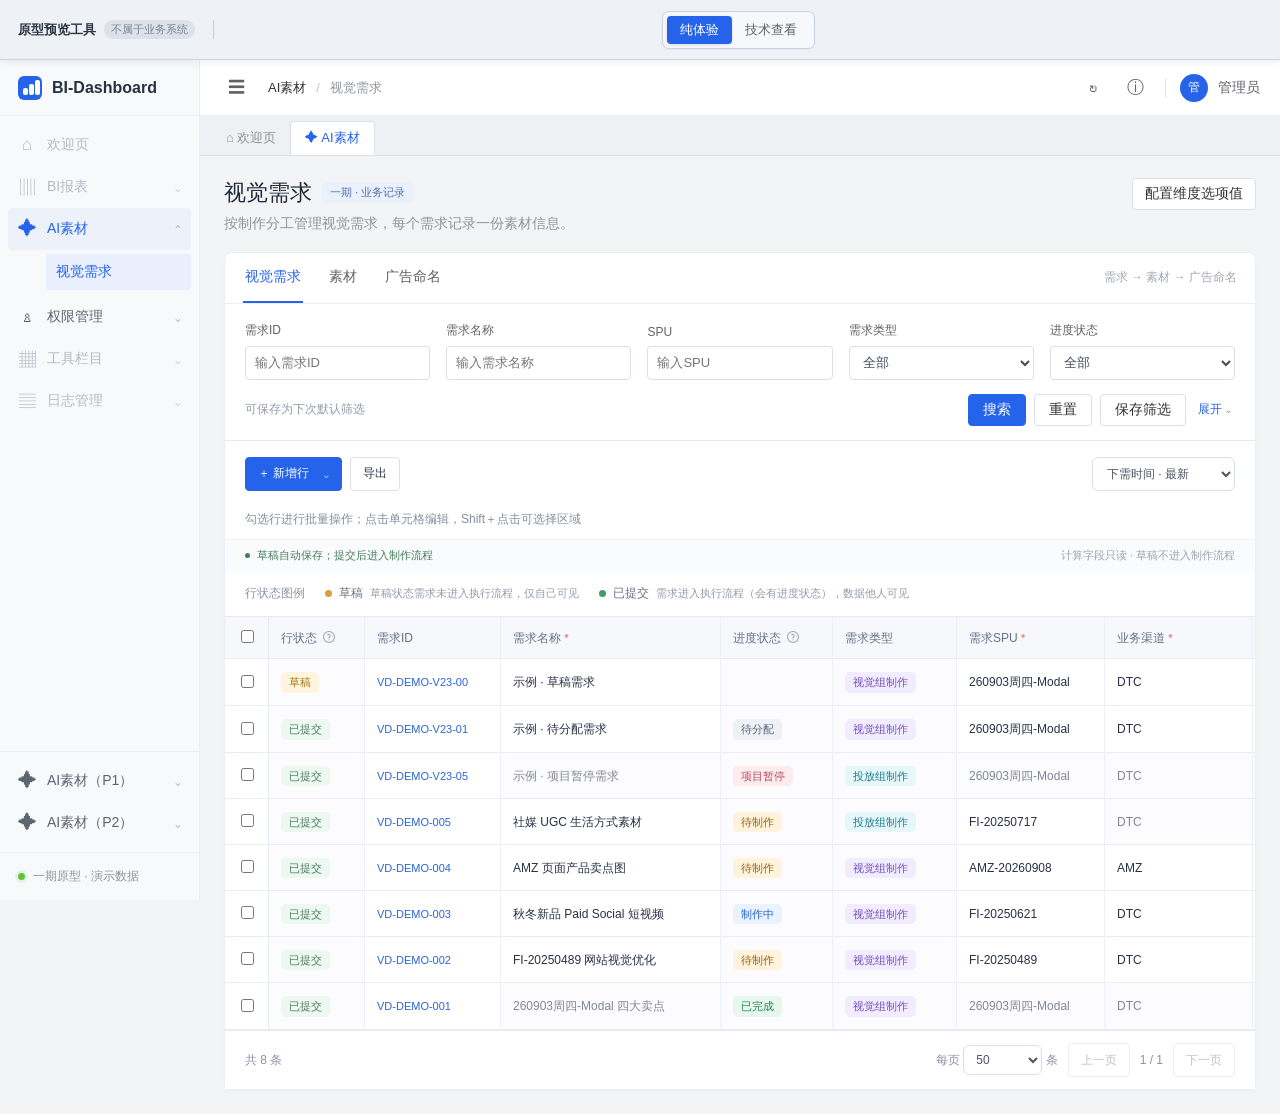
==== commit fd36dd6c: "Update project" ====
--- a/index.html
+++ b/index.html
@@ -2,7 +2,7 @@
 <html lang="zh-CN">
 <head>
   <meta charset="UTF-8">
-  <meta name="prototype-build" content="localhost-readonly-release-v2-151b87443a2e4da6">
+  <meta name="prototype-build" content="localhost-readonly-release-v2-636b713ac683b6f0">
   <meta name="viewport" content="width=device-width, initial-scale=1">
   <meta name="description" content="AI素材一期交互原型：商品重塑、场景生成、素材裂变，支持图片与视频。">
   <title>BI-Dashboard - AI素材</title>
@@ -798,10 +798,17 @@
 #mainDialog.user-original-fullscreen[open]{display:flex;flex-direction:column;top:60px!important;left:0!important;right:0;width:100vw!important;max-width:none!important;height:calc(100dvh - 60px)!important;max-height:none!important;margin:0!important;transform:none!important;border-radius:0}
 .user-original-fullscreen .dialog-body{flex:1;max-height:none!important;min-height:0}
 
-/* 非本期的完整 AI素材菜单置于主导航末尾 */
-.ai-future-menu{height:56px}
-.ai-future-menu-label{display:flex;flex-direction:column;align-items:flex-start;gap:3px;line-height:18px}
-.ai-future-menu-label>small{font-size:11px;line-height:15px;color:#909399;white-space:nowrap}
+/* 本期仅用于展示的主导航菜单，保留悬浮及键盘聚焦提示。 */
+.sidebar>.brand,.sidebar>.sidebar-foot{flex-shrink:0}
+.main-nav{flex:1 1 auto;min-height:0;overflow-x:hidden;overflow-y:auto;overscroll-behavior-y:contain;scrollbar-width:thin;scrollbar-color:#c9cdd4 transparent}
+.sidebar-editions{flex:0 0 auto;min-height:100px;max-height:50%;padding:8px;border-top:1px solid #ebeef5;overflow-x:hidden;overflow-y:auto;overscroll-behavior-y:contain;scrollbar-width:thin;scrollbar-color:#c9cdd4 transparent}
+.sidebar>.sidebar-foot{margin-top:0}
+.nav-item.nav-display-only,.nav-item.nav-display-only>i{color:#b6bac2;cursor:not-allowed}
+.nav-item.nav-display-only{position:relative}
+.nav-item.nav-display-only:hover{background:transparent}
+.sidebar-nav-tooltip{position:fixed;z-index:80;transform:translateY(-50%);padding:8px 11px;border-radius:4px;white-space:nowrap;font-size:12px;line-height:1.5;font-weight:400;color:#fff;background:#303133;box-shadow:0 4px 12px rgba(0,0,0,.15);pointer-events:none}
+.sidebar-nav-tooltip[hidden]{display:none}
+.nav-display-only:focus-visible{outline:2px solid #c0c4cc;outline-offset:-2px}
 
 /* Original BI menu management layout and new AI button permission registrations. */
 .menu-management-layout{display:grid;grid-template-columns:285px minmax(0,1fr);margin:14px 24px 24px;min-height:calc(100vh - 195px);padding:12px;gap:18px;align-items:start}
@@ -815,6 +822,151 @@
 @media(max-width:1400px){.menu-management-layout{grid-template-columns:245px minmax(0,1fr);gap:14px;margin-left:24px;margin-right:24px}.menu-original-form{gap:15px 14px}.menu-original-field{gap:8px}.menu-original-field>span:first-child{width:64px;flex-basis:64px}.menu-button-section{padding-left:72px}.menu-type-options span{padding:7px 8px}.menu-form-switches{gap:17px 10px;padding-left:0}}
 @media(max-width:950px){.menu-management-layout{grid-template-columns:210px minmax(0,1fr);gap:12px;margin:14px}.menu-original-form{grid-template-columns:1fr}.menu-original-form .wide{grid-column:1}.menu-form-switches{grid-template-columns:repeat(2,1fr)}.menu-button-section{padding-left:0}.menu-original-field>span:first-child{width:77px;flex-basis:77px}}
 @media(max-width:650px){.menu-management-layout{grid-template-columns:1fr}.menu-management-tree-panel{border-right:0;padding-right:0;border-bottom:1px solid #ebeef5;padding-bottom:10px}.menu-management-tree{max-height:230px}.menu-editor-scroll{max-height:none}}
+
+</style>
+  <style data-bundle="visual-demand-records.css">
+/* AI素材 · 视觉需求一期业务记录。 */
+.vd-page-head{align-items:flex-start;flex-wrap:wrap;gap:14px}.vd-page-head h1{font-size:22px}.vd-phase-label{font-size:11px;padding:3px 8px;color:#5472aa;background:#eaf0fc;border-radius:4px}.vd-page-actions{display:flex;gap:8px;flex-wrap:wrap;justify-content:flex-end}.vd-page-actions .button{padding:0 12px}.vd-metrics{display:grid;grid-template-columns:repeat(4,minmax(0,1fr));gap:16px;margin:0 24px 18px}.vd-metrics article{display:flex;align-items:center;gap:14px;padding:20px}.vd-metrics article>div>span{display:block;color:#909399;font-size:12px}.vd-metrics strong{display:block;margin-top:5px;color:#202b3d;font-size:28px;font-weight:600;font-variant-numeric:tabular-nums}.vd-metric-icon{width:44px;height:44px;display:grid;place-items:center;flex:none;border-radius:10px;color:#3c66df;background:#edf2ff;font-size:22px}.vd-metric-icon.tone-1{color:#bb8c3c;background:#fdf7e9}.vd-metric-icon.tone-2{color:#8862c8;background:#f3edfb}.vd-metric-icon.tone-3{color:#4b9b7c;background:#ebf8f1}.vd-list-panel{margin:0 24px 24px;overflow:hidden}.vd-main-tabs{display:flex;align-items:center;gap:24px;padding:0 18px;border-bottom:1px solid #ebeef5;min-height:50px}.vd-main-tabs button{height:50px;padding:0 2px;border:0;border-bottom:2px solid transparent;color:#606266;background:none}.vd-main-tabs button.active{border-bottom-color:#2563eb;color:#2563eb}.vd-main-tabs button small{padding:2px 6px;background:#edf2ff;border-radius:9px;font-size:10px}.vd-main-tabs>span{margin-left:auto;color:#a1a8b2;font-size:12px}.vd-filters{padding:18px;display:grid;grid-template-columns:1.5fr repeat(3,minmax(110px,1fr));gap:14px;align-items:end}.vd-filters>label,.vd-form-grid>label{display:flex;flex-direction:column;gap:7px;color:#606266;font-size:12px}.vd-filters input,.vd-filters select,.vd-form-grid input,.vd-form-grid select,.vd-form-grid textarea,.vd-mapping-grid select,.vd-inline-filters input,.vd-inline-filters select{width:100%;min-width:0;min-height:34px;border:1px solid #dcdfe6;border-radius:4px;padding:6px 9px;background:#fff;outline:0;font-size:13px;color:#454d5b}.vd-filters input:focus,.vd-filters select:focus,.vd-form-grid input:focus,.vd-form-grid select:focus,.vd-form-grid textarea:focus{border-color:#8aa9ee;box-shadow:0 0 0 2px #2563eb0a}.vd-filter-actions{display:flex;gap:8px}.vd-status-tabs{display:flex;align-items:center;gap:6px;border-top:1px solid #f0f2f5;padding:12px 18px;flex-wrap:wrap}.vd-status-tabs button{padding:5px 12px;border:0;border-radius:4px;background:none;color:#7b8492;font-size:12px}.vd-status-tabs button.active{color:#2563eb;background:#edf2ff}.vd-status-tabs>span{margin-left:auto;color:#a1a8b2;font-size:11px}.vd-table-scroll{width:100%;overflow:auto;overscroll-behavior-x:contain}.vd-table{width:100%;min-width:1120px;border-collapse:collapse;text-align:left;font-size:12px}.vd-table th{height:43px;background:#f6f8fc;color:#737c8b;font-weight:500;white-space:nowrap;border-bottom:1px solid #ebeef5;padding:10px 14px}.vd-table td{padding:16px 14px;border-bottom:1px solid #eff1f5;line-height:1.55;vertical-align:middle;color:#5c6470}.vd-table td:first-child{min-width:205px;max-width:280px}.vd-table tbody tr:hover{background:#fafcff}.vd-table b{display:block;color:#303a49;font-weight:500;overflow-wrap:anywhere}.vd-table small{display:block;margin-top:5px;color:#a0a6af;font-size:11px}.vd-table .table-link{font-size:12px}.vd-detail-table{min-width:880px}.vd-detail-table td:first-child{max-width:300px}.vd-row-actions{display:flex;gap:4px;white-space:nowrap}.vd-count{font-variant-numeric:tabular-nums}.vd-priority{display:inline-block;margin-left:4px;padding:0 4px;border-radius:3px;font-style:normal;color:#6c81ac;background:#f0f3f9}.vd-status{display:inline-flex;align-items:center;gap:5px;white-space:nowrap;padding:3px 8px;border-radius:4px;font-size:11px;color:#7f8793;background:#f0f2f5}.vd-status::before{content:'';width:5px;height:5px;border-radius:50%;background:currentColor}.vd-status-running{background:#eef3ff;color:#4e78d6}.vd-status-delivered{background:#ecf8f1;color:#539f7f}.vd-status-closed{background:#eef1f6;color:#7b8491}.vd-status-cancelled{background:#fdf0f0;color:#bb7676}.vd-source{white-space:nowrap;color:#929ba9;font-size:11px}.vd-warning,.vd-table small.vd-warning{color:#b5853f}.vd-pagination{display:flex;justify-content:flex-end;align-items:center;gap:10px;padding:14px 18px;color:#909399;font-size:12px}.vd-pagination .button{height:28px;padding:0 8px;font-size:12px}.vd-empty{padding:38px 16px;color:#9da4af;text-align:center;font-size:13px;line-height:1.8}.vd-alert{margin:0 24px 16px;padding:12px 14px;border:1px solid #f2e7ca;border-radius:5px;background:#fffbf1;color:#a27c3e;font-size:12px}.vd-detail .vd-alert{margin:12px 0 0}.vd-detail-summary{display:flex;justify-content:space-between;align-items:center;gap:16px}.vd-detail-summary h2{margin:0;font-size:17px;font-weight:500;color:#253248}.vd-detail-summary p{margin:8px 0 0;color:#929ba8;font-size:12px}.vd-detail-summary>div:last-child{display:flex;align-items:center;gap:8px;flex-shrink:0}.vd-detail-tabs{display:flex;gap:24px;margin:22px 0 0;border-bottom:1px solid #ebeef5;overflow-x:auto}.vd-detail-tabs button{flex-shrink:0;border:0;border-bottom:2px solid transparent;padding:12px 0;background:none;color:#818b9b;font-size:13px}.vd-detail-tabs button.active{color:#2563eb;border-bottom-color:#2563eb}.vd-detail-content{padding-top:20px}.vd-detail-content .detail-section:first-child{margin-top:0}.vd-form-grid{display:grid;grid-template-columns:repeat(2,minmax(0,1fr));gap:18px;padding:2px}.vd-form-full{grid-column:1/-1}.vd-form-grid textarea{resize:vertical;line-height:1.65;min-height:78px}.vd-form-grid input[readonly]{background:#f7f8fa;color:#9aa1ab}.vd-form-actions{display:flex;align-items:center;justify-content:space-between;gap:12px}.vd-form-actions>span{font-size:12px;color:#929ba8}.vd-section-toolbar{display:flex;align-items:center;justify-content:space-between;gap:16px;padding:16px 18px}.vd-detail-content .vd-section-toolbar{padding:0 0 16px}.vd-section-toolbar h3{margin:0;font-size:14px;font-weight:500;color:#303a49}.vd-section-toolbar h3 small{font-weight:400;color:#929ba8;font-size:11px;margin-left:6px}.vd-section-toolbar p{margin:6px 0 0;font-size:12px;color:#929ba8}.vd-inline-filters{display:flex;gap:10px;padding:12px 0 16px;align-items:center}.vd-inline-filters>*{max-width:230px}.vd-inline-filters .button{flex-shrink:0}.vd-timeline{padding:0 6px}.vd-timeline article{display:flex;gap:15px;position:relative;padding:0 0 24px}.vd-timeline article::before{content:'';position:absolute;top:10px;bottom:0;left:4px;border-left:1px solid #e5ebf5}.vd-timeline article:last-child::before{display:none}.vd-timeline i{width:9px;height:9px;flex-shrink:0;margin-top:5px;background:#7b9ce5;border:2px solid #edf2ff;border-radius:50%;z-index:1}.vd-timeline b{font-size:13px;font-weight:500;color:#4d5a6d}.vd-timeline small{display:block;margin:5px 0;color:#9ca4b1;font-size:11px}.vd-timeline p{margin:7px 0 0;font-size:12px;color:#7f8a9a;line-height:1.7}.vd-import-steps{display:flex;justify-content:center;align-items:center;gap:36px;padding:0 0 22px;margin-bottom:16px;border-bottom:1px solid #eff1f5}.vd-import-steps>span{display:flex;gap:8px;align-items:center;color:#a0a7b2;font-size:13px}.vd-import-steps i{width:25px;height:25px;border-radius:50%;display:grid;place-items:center;background:#f0f2f6;font-size:12px;font-style:normal}.vd-import-steps .active{color:#2563eb}.vd-import-steps .active i{background:#2563eb;color:#fff}.vd-import-steps .done{color:#69a185}.vd-import-note{font-size:12px;line-height:1.8;color:#8d97a7;padding:11px 13px;background:#f7f9fc;border-radius:5px;margin-bottom:18px;overflow-wrap:anywhere}.vd-file-zone{display:flex;flex-direction:column;align-items:center;gap:8px;padding:24px 14px;border:1px dashed #d5ddec;border-radius:5px;background:#fafcff}.vd-file-zone b{font-size:14px;font-weight:500;color:#687c9c}.vd-file-zone p{margin:0;font-size:12px;color:#a0a7b2}.vd-file-zone input[type=file]{max-width:380px;border:0;background:none}.vd-file-zone small{color:#7789a8}.vd-mapping-grid{display:grid;grid-template-columns:repeat(2,minmax(0,1fr));gap:12px 22px;margin-bottom:18px}.vd-mapping-grid label{display:grid;grid-template-columns:120px minmax(0,1fr);gap:10px;align-items:center;font-size:12px;color:#737e8e}.vd-mapping-grid em{font-style:normal;color:#cf7777}.vd-parent-mapping{margin-bottom:18px;padding:0 0 18px;border-bottom:1px solid #eff1f5}.vd-import-result{display:grid;grid-template-columns:repeat(4,1fr);gap:14px;margin-bottom:16px}.vd-import-result>span{padding:15px;background:#f6f8fc;border-radius:5px;color:#7f8b9b;font-size:12px}.vd-import-result b{display:block;font-size:25px;color:#3c506f;margin-top:5px;font-weight:500;font-variant-numeric:tabular-nums}.vd-preview-scroll{max-height:320px}.vd-import-back{margin-top:18px}.vd-detail-table td a{text-decoration:none}.vd-import .vd-form-grid select{max-width:100%}.vd-form-grid .vd-warning[hidden]{display:none}
+@media(min-width:1450px){.vd-filters{grid-template-columns:1.5fr repeat(5,minmax(100px,1fr)) auto;gap:12px}.vd-page-head{align-items:center}}
+@media(max-width:900px){.vd-page-actions{justify-content:flex-start}.vd-metrics{grid-template-columns:repeat(2,minmax(0,1fr));gap:10px}.vd-filters{grid-template-columns:repeat(2,minmax(0,1fr))}.vd-main-tabs>span{display:none}.vd-detail-summary{align-items:flex-start;flex-direction:column}.vd-mapping-grid{grid-template-columns:1fr}.vd-import-steps{gap:16px}.vd-import-steps>span{font-size:12px}.vd-detail-tabs{gap:18px}}
+
+.vd-filters{grid-template-columns:minmax(180px,1.4fr) repeat(3,minmax(100px,1fr)) auto;gap:14px}.vd-filters>.vd-filter-advanced[hidden]{display:none}.vd-filter-actions{align-items:center;white-space:nowrap}.vd-filter-actions .text-button{font-size:12px}.vd-table th:last-child,.vd-table td:last-child{position:sticky;right:0;background:#fff;box-shadow:-5px 0 8px -8px #8c98ac}.vd-table th:last-child{background:#f6f8fc}
+@media(max-width:1050px){.vd-filters{grid-template-columns:repeat(2,minmax(0,1fr))}.vd-filter-actions{grid-column:1/-1}}
+
+/* 需求类型与按广告命名汇总的投放广告。 */
+.vd-demand-type{display:inline-block;margin-top:5px;padding:2px 6px;border-radius:3px;font-size:11px;line-height:1.5;color:#6d82a6;background:#f0f4fb;white-space:nowrap}.vd-ad-description{display:flex;align-items:center;justify-content:space-between;gap:16px;padding:0 18px 16px;font-size:12px;color:#939caa}.vd-ad-description b{font-weight:400;white-space:nowrap;color:#7b8799}.vd-ad-table{min-width:1340px}.vd-ad-table td:first-child{min-width:250px;max-width:310px}.vd-ad-table td:nth-child(2){min-width:190px;max-width:240px}.vd-ad-table td:nth-child(5){max-width:210px}.vd-source-demand{padding:0;text-align:left;line-height:1.6;white-space:normal;overflow-wrap:anywhere}.vd-type-help{display:block;color:#9aa3af;font-size:11px;line-height:1.6}.vd-optional{color:#a1a8b2;font-size:11px}.vd-ad-filters{grid-template-columns:minmax(230px,1.6fr) repeat(3,minmax(100px,1fr)) auto}
+@media(max-width:1050px){.vd-ad-filters{grid-template-columns:repeat(2,minmax(0,1fr))}.vd-ad-description{align-items:flex-start;flex-direction:column;gap:6px}}
+
+/* 本期素材记录页签，不提供复杂素材库能力。 */
+.vd-material-filters{grid-template-columns:minmax(230px,1.6fr) repeat(3,minmax(100px,1fr)) auto}.vd-material-toolbar{border-top:1px solid #eff1f5;padding-top:14px;padding-bottom:18px}.vd-material-table{min-width:1300px}.vd-material-table td:first-child{min-width:220px;max-width:270px}.vd-material-table td:nth-child(2){min-width:190px;max-width:240px}.vd-material-table td:last-child{min-width:230px}.vd-create-ad{font-weight:500}
+@media(max-width:1050px){.vd-material-filters{grid-template-columns:repeat(2,minmax(0,1fr))}.vd-material-toolbar{align-items:flex-start}.vd-material-toolbar p{max-width:500px}}
+
+/* 独立字段、日期区间与按账号保存筛选。 */
+.vd-list-panel{overflow:visible}.vd-demand-filters{grid-template-columns:repeat(4,minmax(0,1fr));gap:16px 18px;padding:20px}.vd-filter-field{display:flex;flex-direction:column;gap:7px;color:#606266;font-size:12px;min-width:0}.vd-demand-filter-footer{grid-column:1/-1;display:flex;align-items:center;justify-content:space-between;gap:14px;padding-top:2px}.vd-filter-save-state{font-size:12px;color:#929ba8}.vd-demand-filters .vd-filter-actions{grid-column:auto}.vd-date-range{position:relative;min-width:0}.vd-date-range summary{display:flex;align-items:center;justify-content:space-between;gap:8px;list-style:none;cursor:pointer;min-height:34px;border:1px solid #dcdfe6;border-radius:4px;padding:6px 9px;background:#fff;color:#454d5b;font-size:12px;box-sizing:border-box}.vd-date-range summary::-webkit-details-marker{display:none}.vd-date-range summary:focus-visible,.vd-date-range[open] summary{outline:0;border-color:#8aa9ee;box-shadow:0 0 0 2px #2563eb0a}.vd-range-value{overflow:hidden;text-overflow:ellipsis;white-space:nowrap}.vd-range-value.is-empty{color:#adb3bd}.vd-range-popover{position:absolute;right:0;top:calc(100% + 7px);width:360px;max-width:calc(100vw - 40px);padding:16px;background:#fff;border:1px solid #e4e8ef;border-radius:6px;box-shadow:0 8px 28px #20345124;z-index:20}.vd-range-dates{display:flex;gap:10px;align-items:end}.vd-range-dates label{display:flex;flex:1;min-width:0;flex-direction:column;gap:8px;color:#7e8897;font-size:12px}.vd-range-dates>span{padding-bottom:10px;color:#9da5b1}.vd-range-actions{display:flex;justify-content:flex-end;align-items:center;gap:16px;padding-top:14px}.vd-range-actions .button{height:30px;font-size:12px}.vd-range-actions .text-button{font-size:12px}.vd-demand-table{min-width:870px}.vd-demand-table td:first-child{width:29%;max-width:340px}.vd-demand-table th:last-child{border-radius:0 5px 0 0}.vd-demand-table th:first-child{border-radius:5px 0 0 0}.vd-section-toolbar button:disabled{cursor:not-allowed;opacity:.5}
+@media(max-width:1100px){.vd-demand-filters{grid-template-columns:repeat(2,minmax(0,1fr))}.vd-demand-filter-footer{align-items:flex-start;flex-direction:column}.vd-demand-filter-footer .vd-filter-actions{width:100%;justify-content:flex-end}.vd-range-popover{width:330px}}
+@media(max-width:600px){.vd-demand-filters{grid-template-columns:1fr}.vd-range-popover{left:0;right:auto}.vd-demand-filter-footer .vd-filter-actions{flex-wrap:wrap;justify-content:flex-start}}
+
+/* 视觉组执行需求：周期派生只读，沿用现有表单布局。 */
+.vd-execute-demand{font-weight:500}.vd-demand-table td:last-child{min-width:185px}.vd-status-paused{background:#fff6e6;color:#b58b43}.vd-cycle-control{display:flex;align-items:center;gap:10px}.vd-cycle-control input{flex:1;min-width:0}.vd-cycle-control>span{color:#8b95a4;flex:none}.vd-required-hint{font-size:11px;color:#a0a8b4}.vd-visual-execution label{line-height:1.6}.vd-visual-execution .vd-type-help{margin-top:0}.vd-detail-content .vd-form-actions{margin-top:20px}
+
+/* 交付素材按执行内容展示，不显示数量和素材明细表。 */
+.vd-delivery-empty{margin:0 0 18px;color:#9aa3af;font-size:12px;line-height:1.8}.vd-delivery-url a{display:inline;overflow-wrap:anywhere;line-height:1.8}.vd-delivery-summary .detail-fields{padding-bottom:12px}
+
+/* 执行必填与按公式生成的共享素材地址。 */
+.vd-address-field{display:flex;flex-direction:column;gap:7px;font-size:12px;color:#606266}.vd-address-actions{display:flex;align-items:center;justify-content:space-between;gap:12px}.vd-address-actions .text-button{font-size:12px;white-space:nowrap}.vd-share-path{overflow-wrap:anywhere;word-break:break-word;font-size:12px;line-height:1.8}.vd-copy-address{margin-left:4px;white-space:nowrap}.vd-material-table td:nth-child(6){min-width:240px;max-width:340px}.vd-delivery-url .vd-share-path{font-size:13px}
+
+/* V9: separate responsibility columns and generated material names. */
+.vd-demand-table{min-width:1170px}.vd-demand-table td:first-child{width:24%;min-width:220px}.vd-demand-table td:nth-child(2){min-width:140px}.vd-demand-table td:nth-child(3){min-width:110px}.vd-demand-table td:nth-child(4),.vd-demand-table td:nth-child(5){min-width:95px}.vd-assign-producer{font-weight:500}.vd-material-name input[readonly]{background:#f6f8fc;color:#536179}.vd-material-table td:first-child{min-width:310px;max-width:400px}.vd-delivery-summary .detail-field-wide b{overflow-wrap:anywhere}
+
+/* V10 material filters and URL-only maintenance. */
+.vd-material-filters{grid-template-columns:repeat(4,minmax(0,1fr));gap:16px 18px;padding:20px}.vd-material-filter-footer{grid-column:1/-1;display:flex;align-items:center;justify-content:space-between;gap:14px;padding-top:2px}.vd-material-filters .vd-filter-actions{grid-column:auto}.vd-material-table td:nth-child(5){min-width:240px;max-width:340px}.vd-material-table td:nth-child(6){min-width:85px;max-width:110px}.vd-material-table td:last-child{min-width:230px}
+@media(max-width:1100px){.vd-material-filters{grid-template-columns:repeat(2,minmax(0,1fr))}.vd-material-filter-footer{align-items:flex-start;flex-direction:column}.vd-material-filter-footer .vd-filter-actions{width:100%;justify-content:flex-end}}
+@media(max-width:600px){.vd-material-filters{grid-template-columns:1fr}.vd-material-filter-footer .vd-filter-actions{flex-wrap:wrap;justify-content:flex-start}}
+
+/* V11 advertising naming: immutable source and three adjacent naming inputs. */
+.vd-ad-naming-form{grid-template-columns:repeat(3,minmax(0,1fr))}.vd-ad-naming-form input[readonly]{background:#f6f8fc;color:#536179}.vd-ad-generated-name input{font-size:12px}.vd-ad-naming-form .vd-type-help{line-height:1.6}
+@media(max-width:850px){.vd-ad-naming-form{grid-template-columns:1fr}.vd-ad-naming-form .vd-form-full{grid-column:1/-1}}
+
+/* V12: material-linked advertisements and independent saved filter preferences. */
+.vd-ad-filters{grid-template-columns:repeat(4,minmax(0,1fr));gap:16px 18px;padding:20px}.vd-ad-filter-footer{grid-column:1/-1;display:flex;align-items:center;justify-content:space-between;gap:14px;padding-top:2px}.vd-ad-filters .vd-filter-actions{grid-column:auto}.vd-ad-table{min-width:1310px}.vd-ad-table td:nth-child(2){min-width:250px;max-width:320px;overflow-wrap:anywhere}.vd-ad-table td:nth-child(4){min-width:140px}.vd-ad-table td:nth-child(5){min-width:125px}.vd-ad-table td:last-child{min-width:175px}.vd-unlinked-ads{margin:0 20px 20px;padding:12px 14px;background:#fffbf1;border:1px solid #f2e7ca;border-radius:5px;color:#9b7b48;font-size:12px}.vd-unlinked-ads summary{cursor:pointer}.vd-unlinked-ads li{margin:8px 0;overflow-wrap:anywhere}
+@media(max-width:1100px){.vd-ad-filters{grid-template-columns:repeat(2,minmax(0,1fr))}.vd-ad-filter-footer{align-items:flex-start;flex-direction:column}.vd-ad-filter-footer .vd-filter-actions{width:100%;justify-content:flex-end}}
+@media(max-width:600px){.vd-ad-filters{grid-template-columns:1fr}.vd-ad-filter-footer .vd-filter-actions{flex-wrap:wrap;justify-content:flex-start}}
+
+/* V14: visible production days, explicit material IDs, and name-based material detail links. */
+.vd-demand-table{min-width:1240px}.vd-demand-table td.vd-demand-cycle{min-width:80px;white-space:nowrap;font-variant-numeric:tabular-nums}.vd-demand-table td:last-child{min-width:135px}.vd-copyable-material-name{display:flex;align-items:baseline;gap:12px;flex-wrap:wrap}.vd-copyable-material-name>span{overflow-wrap:anywhere}.vd-copy-material-name{flex:none;font-size:12px}.vd-material-table td:last-child{min-width:175px}.vd-ad-table{min-width:1390px}.vd-ad-table td:nth-child(2){min-width:130px;max-width:170px;overflow-wrap:anywhere}.vd-ad-table td:nth-child(3){min-width:260px;max-width:320px;overflow-wrap:anywhere}.vd-ad-table td:nth-child(4){min-width:90px}.vd-ad-table td:nth-child(5){min-width:135px}.vd-ad-table td:nth-child(6){min-width:125px}.vd-ad-table td:last-child{min-width:90px}.vd-ad-material-name{display:block;width:100%;padding:0;text-align:left;white-space:normal;line-height:1.7;overflow-wrap:anywhere}
+
+/* V16: guarded demand deletion, execution priority, and compact material address actions. */
+.vd-delete-demand{color:#c46a65}.vd-delete-confirm{max-width:580px;font-size:13px;color:#697486;line-height:1.8}.vd-delete-confirm>p{margin:0 0 16px;color:#303a49;font-size:15px}.vd-delete-confirm dl{display:grid;grid-template-columns:80px minmax(0,1fr);gap:10px 16px;padding:16px;background:#f7f8fb;border-radius:5px}.vd-delete-confirm dt{color:#929ba8}.vd-delete-confirm dd{margin:0;overflow-wrap:anywhere;color:#45536a}.vd-delete-confirm small{font-size:12px;color:#929ba8}#mainDialog:has(.vd-delete-confirm) #dialogConfirm{background:#d36f68;border-color:#d36f68}.vd-execution-priority{margin:0;padding:16px 18px;background:#f5f8ff;border:1px solid #dfe8fa;border-radius:6px}.vd-execution-priority>p{margin:0 0 13px;font-size:13px;font-weight:500;color:#456da8}.vd-execution-priority-fields{display:grid;grid-template-columns:repeat(2,minmax(0,1fr));gap:18px}.vd-execution-priority label{display:flex;flex-direction:column;gap:7px;color:#606266;font-size:13px}.vd-material-table{min-width:1320px}.vd-material-table td:nth-child(4){min-width:90px}.vd-material-table td:nth-child(5){min-width:110px;max-width:145px}.vd-material-table td:nth-child(6){min-width:150px;max-width:190px}.vd-material-table td:nth-child(7){min-width:85px}.vd-material-address-actions{display:flex;align-items:center;gap:14px;white-space:nowrap}.vd-material-address-actions button{padding:0}.vd-demand-table td:last-child{min-width:180px}.vd-ad-table td:nth-child(6){min-width:160px}
+@media(max-width:600px){.vd-execution-priority-fields{grid-template-columns:1fr}}
+
+/* V17: material and advertisement deletion, guarded by active material relationships. */
+.vd-delete-material,.vd-delete-ad{color:#c46a65}.vd-delete-material:disabled{color:#adb3bd;cursor:not-allowed}.vd-material-table td:last-child{min-width:215px}.vd-ad-table td:last-child{min-width:140px}.vd-unlinked-ads li .table-link{margin-left:8px}
+
+/* V18: advertising-team demands use the requested three compact field groups. */
+.vd-ad-team-demand-form .demand-form-section-title>span{max-width:70%;text-align:right}.vd-ad-team-demand-form .demand-form-grid{row-gap:18px}
+
+/* V24: material selection, split naming columns and material drawer. */
+.vd-record-toolbar{display:flex;align-items:center;justify-content:space-between;gap:16px;margin:16px 0}.vd-material-note{font-size:12px;color:#8490a2;line-height:1.7;margin:20px 0 8px}.vd-material-bulk{display:flex;align-items:center;gap:12px}.vd-material-bulk[hidden]{display:none}.vd-material-bulk>span:first-child{font-size:12px;color:#78849a}.vd-disabled-tip{display:inline-flex}.vd-disabled-tip button:disabled{pointer-events:none}.vd-material-table-v24{table-layout:fixed;min-width:1112px;width:100%}.vd-material-table-v24 td{min-width:0!important;max-width:none!important;overflow-wrap:anywhere}.vd-material-table-v24 th:first-child,.vd-material-table-v24 td:first-child{width:42px;padding:14px 12px}.vd-material-table-v24 .is-selected{background:#f3f7ff}.vd-truncated-name{display:block!important;width:100%;min-width:0;max-width:100%;overflow:hidden;text-overflow:ellipsis;white-space:nowrap!important;overflow-wrap:normal!important;text-align:left}.vd-ad-table-v24{table-layout:fixed;min-width:1930px;width:100%}.vd-ad-table-v24 td{min-width:0!important;max-width:none!important;overflow-wrap:anywhere}.vd-ad-table-v24 .vd-ad-material-name{padding:0;line-height:1.7}.vd-ad-table-v24 small,.vd-material-table-v24 small{overflow:hidden;text-overflow:ellipsis;white-space:nowrap}.vd-material-drawer h2{overflow-wrap:anywhere;font-size:17px}.vd-material-drawer h3{font-size:14px;margin:0 0 20px;color:#41516a}.vd-material-drawer .detail-field b{white-space:pre-wrap;overflow-wrap:anywhere;min-height:20px}.vd-material-drawer .detail-section+.detail-section{margin-top:28px;padding-top:24px;border-top:1px solid #edf0f5}.vd-material-drawer .detail-fields{gap:20px}.vd-material-drawer .detail-field{min-width:0}.vd-batch-naming-preview h3{font-size:14px;margin:8px 0 12px}.vd-batch-preview-item{padding:14px 16px;margin-bottom:10px;background:#f7f9fc;border:1px solid #e6ebf3;border-radius:6px;overflow-wrap:anywhere}.vd-batch-preview-item b,.vd-batch-preview-item small{display:block;line-height:1.7}.vd-batch-preview-item b{font-size:12px;font-weight:500}.vd-batch-preview-item small{color:#8893a3;font-size:11px}.vd-batch-preview-item p{font-size:13px;color:#4f6d9d;margin:10px 0 3px}.vd-delete-confirm ul{max-height:240px;overflow:auto;padding-left:20px}.vd-delete-confirm li{margin-bottom:12px;overflow-wrap:anywhere}
+
+</style>
+  <style data-bundle="visual-demand-grid.css">
+.vg-workspace{border-top:1px solid #e5e9f2;background:#fff;color:#283144}
+.vg-toolbar{display:flex;justify-content:space-between;gap:12px;padding:16px 20px 10px;flex-wrap:wrap}
+.vg-toolbar-main,.vg-toolbar-view{display:flex;gap:8px;align-items:center;flex-wrap:wrap}
+.vg-workspace select{height:34px;border:1px solid #d9deea;border-radius:6px;background:#fff;padding:0 28px 0 10px;color:#4b5565;font:inherit;font-size:12px}
+.vg-workspace .button{height:34px;min-height:34px;font-size:12px;padding:0 12px;white-space:nowrap}
+.vg-bulkbar{display:flex;justify-content:space-between;align-items:center;gap:12px;padding:10px 20px;color:#858e9d;font-size:12px;min-height:53px}
+.vg-bulkbar.has-selection{background:#eff5ff;color:#2461df;border-block:1px solid #e0eaff}
+.vg-bulkbar>div{display:flex;gap:8px;align-items:center}.vg-bulkbar>div[hidden]{display:none}
+.vg-danger{color:#d94848!important}
+.vg-savebar{display:flex;align-items:center;gap:12px;border-top:1px solid #f0f2f6;padding:8px 20px;font-size:11px;background:#fafbfd}
+.vg-save-status{color:#477b5a;display:flex;align-items:center;gap:7px}.vg-save-status:before{content:'';width:5px;height:5px;background:currentColor;border-radius:50%;flex-shrink:0}
+.vg-hint{margin-left:auto;color:#9ba2af;white-space:nowrap}
+.vg-scroll{width:100%;overflow:auto;max-height:520px;min-height:260px;scrollbar-width:thin;position:relative;overscroll-behavior:contain;border-block:1px solid #e5e9f2}
+.vg-table{border-collapse:separate;border-spacing:0;table-layout:fixed;width:max-content;min-width:100%;font-size:12px;line-height:1.5}
+.vg-table th,.vg-table td{box-sizing:border-box;border-bottom:1px solid #e9edf3;border-right:1px solid #edf0f5;height:46px;min-width:148px;width:148px;max-width:148px;padding:0;background:#fff;vertical-align:middle}
+.vg-table th{position:sticky;top:0;z-index:4;text-align:left;padding:10px 12px;color:#667085;font-weight:500;background:#f6f8fc;height:40px;white-space:nowrap}
+.vg-table th em,.vg-drawer-fields em{color:#e75959;font-style:normal;font-size:11px}
+.vg-table .vg-check-col{width:44px;min-width:44px;max-width:44px;text-align:center;border-right:1px solid #e5e9f2;background:#fff}
+.vg-table th.vg-check-col{background:#f6f8fc}
+.vg-table .vg-id-col,.vg-table .vg-id-cell{width:136px;min-width:136px;max-width:136px;background:#fff}
+.vg-table th.vg-id-col{background:#f6f8fc}
+.vg-table [data-field=title],.vg-table th[data-grid-col=title]{width:220px;min-width:220px;max-width:220px}
+.vg-table th[data-grid-col=title]{background:#f6f8fc}
+.vg-cell-text{padding:12px;overflow:hidden;text-overflow:ellipsis;white-space:nowrap;max-width:100%}
+.vg-cell[aria-readonly=true]{color:#7f8795;background:#fcfcfe}.vg-cell.vg-id-cell{background:#fff}
+
+.vg-cell.vg-editable{cursor:text}.vg-cell:focus{outline:2px solid #8bb4ff;outline-offset:-2px}
+.vg-cell.vg-selected-cell{background:#edf4ff!important;box-shadow:inset 0 0 0 1px #a3c5ff}
+.vg-cell.vg-editing{overflow:visible;position:relative;z-index:8;box-shadow:inset 0 0 0 2px #2a65e8;background:#fff!important}
+.vg-cell.vg-editing[data-field=title]{position:relative;z-index:9}
+.vg-cell [data-grid-editor]{box-sizing:border-box;border:2px solid #3476ef!important;outline:none!important;border-radius:0!important;min-width:100%;width:100%;height:46px!important;padding:9px!important;background:#fff;font:inherit;font-size:12px!important;color:#283144}
+.vg-cell textarea[data-grid-editor]{position:absolute;min-width:340px;min-height:140px;top:0;left:0;z-index:11;box-shadow:0 6px 20px #25345a22;resize:both}
+.vg-cell [aria-invalid=true]{border-color:#e34d4d!important;background:#fff5f5}
+.vg-id-link{border:0;background:transparent;color:#2a65d9;text-align:left;font:inherit;font-size:11px;padding:0;cursor:pointer;white-space:nowrap;max-width:100%;overflow:hidden;text-overflow:ellipsis;display:block}
+.vg-table .vg-actions-col,.vg-table .vg-row-actions{width:218px;min-width:218px;max-width:218px}
+.vg-row-actions{padding:10px!important;white-space:nowrap}.vg-row-actions button{margin-right:12px;font-size:12px}
+.vg-tag{display:inline-flex;padding:2px 8px;border-radius:5px;font-size:11px;background:#f2f4f8;color:#778091}.vg-tag.draft{background:#fff5df;color:#a57516}.vg-tag.submitted{color:#4b7a62;background:#edf8f1}
+.vg-progress{color:#56647b;font-size:12px}.vg-bottom{display:flex;align-items:center;gap:16px;padding:12px 20px;font-size:12px;color:#8a93a4;justify-content:space-between}.vg-bottom>div{display:flex;align-items:center;gap:10px}
+.vg-bottom label{white-space:nowrap}.vg-bottom select{height:30px;padding-left:8px}
+.vg-preview,.vg-result{min-width:0;color:#4b5565}.vg-preview>p{font-size:13px;color:#8a93a4;margin-top:0}.vg-preview-scroll{max-height:430px;overflow:auto;border:1px solid #e2e7f0;border-radius:6px}.vg-preview table{border-collapse:collapse;width:100%;font-size:12px}.vg-preview th,.vg-preview td{text-align:left;border-bottom:1px solid #e9edf4;padding:12px;vertical-align:top;max-width:380px;white-space:pre-wrap;overflow-wrap:anywhere}.vg-preview th{background:#f6f8fc;position:sticky;top:0}.vg-preview td:first-child{min-width:190px}.vg-preview small{display:block;color:#9098a7;font-size:10px;margin-top:5px}.vg-preview .is-error{background:#fff3f2;color:#bf4545}.vg-preview-actions{padding:15px 0 0;text-align:right}.vg-result-row{display:flex;justify-content:space-between;gap:20px;padding:12px 0;border-top:1px solid #edf0f5;font-size:12px}.vg-result-row b{font-weight:400}.is-error{color:#c13e3e}
+.vg-paste-form{display:grid;grid-template-columns:1fr 1fr;gap:20px}.vg-paste-form label{display:flex;flex-direction:column;gap:8px;font-size:13px;color:#616c80}.vg-paste-form label:has(textarea),.vg-paste-form small{grid-column:1/-1}.vg-paste-form textarea,.vg-paste-form select,.vg-batch-form input,.vg-batch-form select,.vg-batch-form textarea{width:100%;border:1px solid #dce2ed;border-radius:6px;background:#fff;padding:10px;font:inherit;font-size:13px;color:#344054}.vg-paste-form textarea{font-family:ui-monospace,monospace;line-height:1.8;min-height:200px}.vg-paste-form small{color:#9199a8;line-height:1.7}
+.vg-batch-form{font-size:13px}.vg-batch-patch{display:grid;grid-template-columns:1fr 1.4fr 1fr auto;align-items:end;gap:12px;margin-bottom:18px}.vg-batch-patch label{display:flex;flex-direction:column;gap:8px;color:#687285}.vg-batch-patch .vg-clear-field{flex-direction:row;align-items:center;font-size:12px;padding-bottom:10px;white-space:nowrap}.vg-clear-field input{width:auto}.vg-batch-form p{color:#929aaa;font-size:12px;margin-top:20px}
+.vg-drawer{position:fixed;inset:0 0 0 auto;margin:0;width:min(850px,92vw);height:100dvh;max-height:100dvh;max-width:92vw;border:none;padding:0;border-left:1px solid #e0e5ef;box-shadow:-10px 0 50px #182b4826;background:#fff;color:#344054;display:none;flex-direction:column;z-index:1000}
+.vg-drawer[open]{display:flex}.vg-drawer::backdrop{background:#14223833}
+.vg-drawer-head{padding:24px 28px;display:flex;align-items:flex-start;justify-content:space-between;border-bottom:1px solid #e8ecf3}.vg-drawer-head span{color:#8a93a4;font-size:12px}.vg-drawer-head h2{font-size:20px;font-weight:600;margin:9px 0}.vg-drawer-head p{color:#7e899b;font-size:12px;margin:0}.vg-drawer-head button{flex-shrink:0}
+.vg-drawer-tabs{display:flex;border-bottom:1px solid #e8ecf3;padding:0 28px;gap:28px}.vg-drawer-tabs button{padding:16px 0;background:transparent;border:0;border-bottom:2px solid transparent;font-size:13px;color:#858fa0;cursor:pointer}.vg-drawer-tabs button.active{border-color:#2465e8;color:#2465e8}
+.vg-drawer-content{overflow:auto;flex:1;padding:24px 28px}.vg-drawer-type{font-size:12px;color:#7e899b;margin-bottom:20px}.vg-drawer-fields{display:grid;grid-template-columns:1fr 1fr;gap:20px}.vg-drawer-fields label{display:flex;flex-direction:column;gap:8px;font-size:13px;color:#727c8e}.vg-drawer-fields label.wide{grid-column:1/-1}.vg-drawer-fields input,.vg-drawer-fields select,.vg-drawer-fields textarea{border:1px solid #dce2ed;border-radius:6px;min-height:38px;padding:9px 10px;font:inherit;font-size:13px;box-sizing:border-box;width:100%;color:#344054;background:#fff}.vg-drawer-fields b{font-size:13px;font-weight:400;color:#344054;min-height:36px;padding:9px 0;white-space:pre-wrap}.vg-drawer-status{padding:10px 28px;font-size:12px;color:#72977c;background:#fafcfd;border-top:1px solid #e8ecf3}.vg-drawer-status.is-error{color:#cb4747}.vg-drawer-footer{display:flex;justify-content:flex-end;gap:12px;padding:16px 28px;border-top:1px solid #e8ecf3}.vg-history section{padding:12px 0 20px;border-bottom:1px solid #edf0f5;font-size:13px}.vg-history p{display:flex;justify-content:space-between;gap:20px}.vg-history p span{font-size:11px;color:#929cad}.vg-history section>div{color:#727d90;font-size:12px;white-space:pre-wrap;line-height:1.8}
+@media(max-width:900px){.vg-toolbar-view{width:100%}.vg-bulkbar{align-items:flex-start;flex-direction:column}.vg-bulkbar>div{flex-wrap:wrap}.vg-hint{display:none}.vg-bottom{flex-wrap:wrap}.vg-batch-patch{grid-template-columns:1fr 1fr}.vg-drawer-fields{grid-template-columns:1fr}.vg-drawer-fields label.wide{grid-column:auto}}
+.vg-retry-form section{border-bottom:1px solid #e5e9f2;padding:0 0 18px;margin-bottom:20px}.vg-retry-form h3{font-size:13px;color:#5e6a80}.vg-retry-fields{display:grid;grid-template-columns:repeat(3,1fr);gap:14px}.vg-retry-fields label{display:flex;flex-direction:column;gap:7px;font-size:12px;color:#7a8595}.vg-retry-fields input,.vg-retry-fields select,.vg-retry-fields textarea{box-sizing:border-box;width:100%;border:1px solid #dce2ed;border-radius:6px;padding:8px;font:inherit;font-size:12px;background:#fff;color:#344054}.vg-preview>[data-grid-back-to-edit]{margin-top:14px}.vg-result>[data-grid-retry-plans]{margin-top:18px}
+
+#visualDemandRecords:has(.vg-workspace) .vd-demand-filters{grid-template-columns:repeat(5,minmax(0,1fr));gap:12px 16px;padding-top:18px;padding-bottom:14px}#visualDemandRecords:has(.vg-workspace) .vd-demand-filter-footer{margin-top:0}#visualDemandRecords:has(.vg-workspace) .vd-page-actions [data-vd-action=create]{display:none}.vg-bulkbar:not(.has-selection){min-height:38px;padding-top:7px;padding-bottom:7px}
+@media(max-width:1100px){#visualDemandRecords:has(.vg-workspace) .vd-demand-filters{grid-template-columns:repeat(3,minmax(0,1fr))}}@media(max-width:650px){#visualDemandRecords:has(.vg-workspace) .vd-demand-filters{grid-template-columns:1fr}}
+.vg-type-choice{display:flex;flex-direction:column;gap:12px;font-size:13px;color:#667085}.vg-type-choice select{padding:10px;border:1px solid #dce2ed;border-radius:6px;background:#fff;color:#344054}.vg-reference-cell-link{max-width:100%;overflow:hidden;text-overflow:ellipsis;vertical-align:middle;text-align:left}.vg-table [data-field=reference],.vg-table th[data-grid-col=reference]{min-width:230px;width:230px;max-width:230px}
+.vg-drawer-reference.wide{grid-column:1/-1}.vg-drawer-reference>span{display:block;color:#727c8e;font-size:13px;margin-bottom:8px}.vg-reference-control{border:1px dashed #dce3ef;border-radius:8px;padding:14px;background:#fbfcff}.vg-reference-control p{white-space:pre-wrap;overflow-wrap:anywhere;margin:0 0 12px;font-size:13px;color:#526079;font-weight:400;line-height:1.6}.vg-reference-control small{display:block;font-size:11px;color:#939dad;margin-top:9px;font-weight:400}.vg-reference-control .button{font-size:12px;min-height:32px;padding:6px 12px}.vg-legacy-reference textarea[hidden]{display:none}
+.vg-reference-dialog{box-sizing:border-box;width:min(850px,94vw);max-width:94vw;max-height:90dvh;padding:0;border:1px solid #e1e6ef;border-radius:12px;color:#344054;background:#fff;box-shadow:0 22px 80px #0e224c33}.vg-reference-dialog[open]{display:flex;flex-direction:column}.vg-reference-dialog::backdrop{background:#12244166}.vg-reference-dialog header{display:flex;align-items:flex-start;justify-content:space-between;gap:20px;padding:22px 26px;border-bottom:1px solid #e8ecf3}.vg-reference-dialog h2{font-size:20px;margin:0 0 8px}.vg-reference-dialog header p{font-size:12px;color:#8a93a4;margin:0}.vg-reference-body{padding:22px 26px;overflow:auto;min-height:0}.vg-reference-upload{display:flex;gap:10px;flex-wrap:wrap;align-items:center}.vg-reference-upload label{position:relative;cursor:pointer;overflow:hidden;font-size:12px}.vg-reference-upload input[type=file]{position:absolute;inset:0;opacity:0;cursor:pointer;width:100%;height:100%}.vg-reference-upload>span{font-size:11px;color:#929cad}.vg-reference-dialog .button{font-size:12px;min-height:34px;padding:7px 14px}.vg-reference-link{display:flex;gap:10px;margin:18px 0}.vg-reference-link input{min-width:0;flex:1;box-sizing:border-box;border:1px solid #dce2ed;border-radius:6px;padding:10px;font:inherit;font-size:12px;color:#344054}.vg-reference-link .button{white-space:nowrap}.vg-reference-items{display:grid;grid-template-columns:repeat(2,minmax(0,1fr));gap:14px;margin:18px 0}.vg-reference-item{border:1px solid #e2e7ef;border-radius:8px;overflow:hidden;min-width:0}.vg-reference-preview{background:#f5f7fb;padding:10px;position:relative}.vg-reference-preview img,.vg-reference-preview video{display:block;max-width:100%;width:100%;height:150px;object-fit:contain;border-radius:4px;background:#edf0f5}.vg-reference-preview>span,.vg-reference-preview>a{display:inline-block;font-size:11px;margin-top:9px;margin-right:10px;color:#8d96a7}.vg-reference-preview>a{color:#2864da;cursor:pointer}.vg-reference-preview>a:not([href]){display:none}.vg-reference-item-footer{display:flex;justify-content:space-between;align-items:center;gap:12px;padding:12px;font-size:12px}.vg-reference-item-footer>span{overflow:hidden;text-overflow:ellipsis;white-space:nowrap}.vg-reference-item-footer button{white-space:nowrap;font-size:12px}.vg-reference-link-card{min-height:100px;padding:18px;background:#f5f8ff;display:flex;flex-direction:column;gap:12px;overflow-wrap:anywhere}.vg-reference-link-card span{font-size:12px;color:#8a98b2}.vg-reference-link-card a{font-size:13px;color:#2864da;line-height:1.6}.vg-reference-empty{grid-column:1/-1;border:1px dashed #dfe5ef;border-radius:8px;padding:32px;text-align:center;font-size:12px;color:#9aa3b2}.vg-reference-note{display:flex;flex-direction:column;gap:10px;font-size:12px;color:#7b8699;margin-top:20px}.vg-reference-note h3{font-size:12px;margin:0}.vg-reference-note p{white-space:pre-wrap;color:#4d5a6f;font-size:13px;margin:0;line-height:1.7}.vg-reference-note textarea{box-sizing:border-box;width:100%;resize:vertical;border:1px solid #dce2ed;border-radius:6px;padding:10px;font:inherit;font-size:13px;color:#344054;line-height:1.6}.vg-reference-status{border-top:1px solid #edf0f5;padding:12px 26px;font-size:12px;color:#7a8a80;background:#fafcfd}.vg-reference-status.is-error{color:#cb4747}.vg-reference-dialog footer{display:flex;justify-content:flex-end;gap:10px;padding:16px 26px;border-top:1px solid #e8ecf3}.vg-reference-dialog [hidden]{display:none!important}
+@media(max-width:600px){.vg-reference-items{grid-template-columns:1fr}.vg-reference-dialog header,.vg-reference-body{padding:18px}.vg-reference-dialog footer{padding:14px 18px}.vg-reference-upload>span{width:100%}.vg-reference-link{flex-wrap:wrap}}
+
+.vg-table [data-field=submissionState],.vg-table th[data-grid-col=submissionState]{width:96px;min-width:96px;max-width:96px}
+.vg-table [data-field=status],.vg-table th[data-grid-col=status]{width:112px;min-width:112px;max-width:112px}
+.vg-table [data-field=demandType],.vg-table th[data-grid-col=demandType]{width:124px;min-width:124px;max-width:124px}
+.vg-tag.vg-progress{font-size:11px}.vg-progress.unassigned{background:#eef1f5;color:#59677e}.vg-progress.queued{background:#fff3db;color:#966315}.vg-progress.working{background:#eaf2ff;color:#2863d3}.vg-progress.completed{background:#e8f7ee;color:#258257}.vg-progress.paused{background:#fcecee;color:#b94b61}
+.vg-demand-type.visual-team{background:#f1ecff;color:#7250b8}.vg-demand-type.ad-team{background:#e6f7fa;color:#237b8e}
+.vg-row-legend{display:flex;gap:20px;align-items:center;flex-wrap:wrap;padding:12px 20px;font-size:12px;color:#667085;background:#fff}.vg-legend-label{color:#8a93a4}.vg-row-legend>span:not(.vg-legend-label){display:inline-flex;align-items:center;gap:7px}.vg-row-legend b{font-weight:500}.vg-row-legend small{font-size:11px;color:#929baa}.vg-legend-dot{display:inline-block;width:7px;height:7px;border-radius:50%}.vg-legend-dot.draft{background:#d7a03b}.vg-legend-dot.submitted{background:#45996b}
+.vg-header-help{display:inline-flex;align-items:center;justify-content:center;vertical-align:-2px;padding:0;margin-left:5px;width:14px;height:14px;background:transparent;border:0;color:#99a4b6;cursor:help;border-radius:50%}.vg-header-help svg{width:14px;height:14px;fill:none;stroke:currentColor;stroke-width:1.2;stroke-linecap:round}.vg-header-help:hover,.vg-header-help:focus-visible{color:#2863d3;outline:2px solid #bad1fc;outline-offset:2px}
+.vg-help-tooltip{position:fixed;z-index:1200;box-sizing:border-box;width:360px;max-width:calc(100vw - 24px);max-height:calc(100vh - 24px);overflow:auto;padding:16px 18px;background:#fff;border:1px solid #dfe5ef;border-radius:9px;box-shadow:0 8px 30px #23345326;font-size:12px;line-height:1.65;color:#667085;pointer-events:none}.vg-help-tooltip>strong{display:block;font-size:13px;color:#344054;font-weight:600;margin-bottom:10px}.vg-help-tooltip dl{margin:0}.vg-help-tooltip dl>div+div{margin-top:9px}.vg-help-tooltip dt{font-weight:500;color:#344054}.vg-help-tooltip dd{margin:2px 0 0}
+
+.vg-add-trigger>span{margin-left:8px;font-size:12px}.vg-add-menu{position:fixed;z-index:1200;box-sizing:border-box;min-width:160px;padding:5px;background:#fff;border:1px solid #dfe5ef;border-radius:7px;box-shadow:0 6px 24px #23345326}.vg-add-menu button{display:block;width:100%;border:0;border-radius:4px;background:#fff;text-align:left;padding:10px 13px;font:inherit;font-size:12px;color:#344054;cursor:pointer}.vg-add-menu button:hover,.vg-add-menu button:focus{background:#edf3ff;color:#2863d3;outline:none}
+.vg-field-view{display:flex;align-items:center;gap:8px;font-size:12px;color:#8590a2}.vg-bulk-action{display:inline-flex;border-radius:6px}.vg-bulk-action:has(button:disabled){cursor:not-allowed}.vg-bulk-action button:disabled{pointer-events:none;opacity:.5;cursor:not-allowed}
+.vg-row-legend{gap:8px 20px;align-items:flex-start}.vg-row-legend>span:not(.vg-legend-label){flex-wrap:wrap;line-height:1.8}.vg-row-legend small{font-size:11px}.vg-legend-label{line-height:1.8}
+.vg-batch-all-fields{min-width:0;max-width:100%;font-size:13px;color:#667085}.vg-batch-group+.vg-batch-group{margin-top:22px;padding-top:18px;border-top:1px solid #e8ecf3}.vg-batch-group h3{font-size:13px;color:#344054;font-weight:600;margin:0 0 12px}.vg-batch-fields{display:grid;grid-template-columns:repeat(2,minmax(0,1fr));gap:14px 18px}.vg-batch-field{padding:12px;border:1px solid #e5e9f2;border-radius:7px;background:#fafbfd;min-width:0}.vg-batch-field.wide{grid-column:1/-1}.vg-batch-field.is-enabled{background:#fff;border-color:#adc6f5}.vg-batch-enable{display:flex;align-items:center;gap:8px;font-size:12px;color:#536079;margin-bottom:10px}.vg-batch-enable input,.vg-batch-clear input{width:14px;height:14px;accent-color:#3e6ee6}.vg-batch-control input,.vg-batch-control select,.vg-batch-control textarea{box-sizing:border-box;width:100%;padding:9px 10px;min-height:36px;border:1px solid #dce2ed;border-radius:6px;font:inherit;font-size:12px;color:#344054;background:#fff}.vg-batch-control textarea{min-height:86px;resize:vertical}.vg-batch-control :disabled{color:#a7afbc;background:#f4f6f9;cursor:not-allowed}.vg-batch-clear{display:flex;align-items:center;gap:6px;font-size:11px;margin-top:9px;color:#8b95a5}.vg-batch-field:not(.is-enabled) .vg-batch-control{opacity:.7}@media(max-width:650px){.vg-batch-fields{grid-template-columns:1fr}}
+
+.vg-workspace .button.primary,.vg-workspace .button.primary:hover,.vg-workspace .button.primary:focus{color:#fff}
+
+.vg-post-warning{display:block;color:#ad7818;font-size:11px;line-height:1.7;white-space:normal;margin-top:5px}.vg-post-warning[hidden]{display:none}.vg-cell.vg-editing .vg-post-warning{position:absolute;left:0;top:100%;min-width:230px;z-index:14;padding:7px 10px;border:1px solid #efdbac;border-radius:5px;background:#fff9e9;box-shadow:0 4px 12px #5e47141a}.vg-batch-control .vg-post-warning{margin-top:7px}
+
+/* V25: module selection and compact batch confirmations. */
+.vg-batch-group-head{display:flex;align-items:center;gap:16px;margin-bottom:12px}.vg-batch-group-head h3{margin:0}.vg-batch-select-module{display:inline-flex;align-items:center;gap:6px;font-size:12px;color:#78849a;font-weight:400;cursor:pointer}.vg-batch-select-module input{width:14px;height:14px;accent-color:#3e6ee6}.vg-batch-errors{margin-top:18px;padding:10px 14px;border:1px solid #efc5c5;border-radius:6px;background:#fff7f7;color:#b84d4d;font-size:12px;line-height:1.7;overflow-wrap:anywhere}.vg-batch-errors[hidden]{display:none}.vg-batch-errors p{margin:4px 0}.vg-count-confirm{padding:10px 0 16px;min-width:0;color:#344054}.vg-count-question{margin:0 0 13px;font-size:16px;font-weight:500;line-height:1.6}.vg-count-note{margin:0;color:#8b95a5;font-size:13px;line-height:1.8;display:flex;align-items:center;gap:5px}.vg-count-note .vg-tag{vertical-align:middle;line-height:1.5;padding:2px 8px;font-size:11px}#mainDialog:has(.vg-count-confirm){width:min(460px,calc(100vw - 40px))}#mainDialog:has(.vg-count-confirm.is-delete) #dialogConfirm{background:#d36f68;border-color:#d36f68}
 
 </style>
   <style data-bundle="scene-node.css">
@@ -894,7 +1046,7 @@
 
 </style>
 </head>
-<body class="ai-edition-phase1">
+<body>
   <section class="prototype-control-deck" aria-label="原型预览工具">
     <div class="prototype-control-inner">
       <div class="prototype-control-context"><strong>原型预览工具</strong><span>不属于业务系统</span></div>
@@ -908,27 +1060,35 @@
   <div class="app-shell">
     <aside class="sidebar" aria-label="主导航">
       <div class="brand"><span class="brand-mark"><i></i><i></i><b></b></span><strong>BI-Dashboard</strong></div>
-      <nav class="main-nav">
-        <a class="nav-item" href="https://bi.jialenet.com/#/welcome" target="_blank" rel="noopener"><span class="nav-icon">⌂</span><span>欢迎页</span></a>
-        <a class="nav-item" href="https://bi.jialenet.com/#/dashboard/ad-report" target="_blank" rel="noopener"><span class="nav-icon">▥</span><span>BI 报表</span><i>⌄</i></a>
-        <div class="nav-group open" data-ai-edition="phase1">
-          <button class="nav-item active-parent ai-nav-toggle" aria-expanded="true"><span class="nav-icon sparkle">✦</span><span data-editor-record-key="ai-current-menu-title-v2">AI素材</span><i>⌃</i></button>
+      <nav class="main-nav" aria-label="业务菜单">
+        <div class="nav-item muted nav-display-only" role="link" aria-disabled="true" tabindex="0" title="非本期需求，仅做显示" data-tip="非本期需求，仅做显示"><span class="nav-icon">⌂</span><span>欢迎页</span></div>
+        <div class="nav-item muted nav-display-only" role="link" aria-disabled="true" tabindex="0" title="非本期需求，仅做显示" data-tip="非本期需求，仅做显示"><span class="nav-icon">▥</span><span>BI报表</span><i>⌄</i></div>
+        <div class="nav-group open" data-ai-edition="main">
+          <button class="nav-item active-parent ai-nav-toggle" aria-expanded="true"><span class="nav-icon sparkle">✦</span><span data-editor-record-key="ai-main-menu-title-v1">AI素材</span><i>⌃</i></button>
           <div class="sub-menu">
-            <button class="sub-nav active" data-view="workbench">工作台</button>
+            <button class="sub-nav active" data-view="demandRecords" data-editor-record-key="ai-main-demands-title-v1">视觉需求</button>
+          </div>
+        </div>
+        <div class="nav-group" id="permissionManagementNav">
+          <button class="nav-item" id="togglePermissionManagement" aria-expanded="false"><span class="nav-icon">♙</span><span>权限管理</span><i>⌄</i></button>
+          <div class="sub-menu" id="permissionManagementMenu" hidden><button class="sub-nav user-management-nav" id="openUserManagement" data-user-nav>用户管理</button><button class="sub-nav menu-management-nav" id="openMenuManagement" data-menu-nav>菜单管理</button><button class="sub-nav department-nav" id="openDepartmentManagement" data-department-nav>部门管理</button></div>
+        </div>
+        <div class="nav-item muted nav-display-only" role="link" aria-disabled="true" tabindex="0" title="非本期需求，仅做显示" data-tip="非本期需求，仅做显示"><span class="nav-icon">▦</span><span>工具栏目</span><i>⌄</i></div>
+        <div class="nav-item muted nav-display-only" role="link" aria-disabled="true" tabindex="0" title="非本期需求，仅做显示" data-tip="非本期需求，仅做显示"><span class="nav-icon">▤</span><span>日志管理</span><i>⌄</i></div>
+      </nav>
+      <nav class="sidebar-editions" aria-label="原型版本菜单">
+        <div class="nav-group" data-ai-edition="phase1">
+          <button class="nav-item ai-nav-toggle" aria-expanded="false"><span class="nav-icon sparkle">✦</span><span data-editor-record-key="ai-current-menu-title-v3">AI素材（P1）</span><i>⌄</i></button>
+          <div class="sub-menu" hidden>
+            <button class="sub-nav" data-view="workbench">工作台</button>
             <button class="sub-nav" data-view="demands">视觉需求</button>
             <button class="sub-nav" data-view="tasks">任务与消耗</button>
             <button class="sub-nav" data-view="assets">素材库</button>
             <button class="sub-nav" data-view="templates">原型库</button>
           </div>
         </div>
-        <div class="nav-group" id="permissionManagementNav">
-          <button class="nav-item" id="togglePermissionManagement" aria-expanded="false"><span class="nav-icon">♙</span><span>权限管理</span><i>⌄</i></button>
-          <div class="sub-menu" id="permissionManagementMenu" hidden><button class="sub-nav user-management-nav" id="openUserManagement" data-user-nav>用户管理</button><button class="sub-nav menu-management-nav" id="openMenuManagement" data-menu-nav>菜单管理</button><button class="sub-nav department-nav" id="openDepartmentManagement" data-department-nav>部门管理</button></div>
-        </div>
-        <div class="nav-item muted"><span class="nav-icon">▦</span><span>工具栏目</span><i>⌄</i></div>
-        <div class="nav-item muted"><span class="nav-icon">▤</span><span>日志管理</span><i>⌄</i></div>
         <div class="nav-group" data-ai-edition="full">
-          <button class="nav-item ai-nav-toggle ai-future-menu" aria-expanded="false"><span class="nav-icon sparkle">✦</span><span class="ai-future-menu-label"><span data-editor-record-key="ai-reference-menu-title-v2">AI素材（参考）</span><small data-editor-record-key="ai-future-menu-scope-v1">（非本期需求）</small></span><i>⌄</i></button>
+          <button class="nav-item ai-nav-toggle" aria-expanded="false"><span class="nav-icon sparkle">✦</span><span data-editor-record-key="ai-reference-menu-title-v3">AI素材（P2）</span><i>⌄</i></button>
           <div class="sub-menu" hidden>
             <button class="sub-nav" data-view="workbench">工作台</button>
             <button class="sub-nav" data-view="demands">视觉需求</button>
@@ -943,12 +1103,12 @@
 
     <main class="workspace">
       <header class="system-header">
-        <div class="header-left"><button class="icon-button" id="toggleSidebar" aria-label="折叠侧栏">☰</button><div class="breadcrumb"><span id="breadcrumbModule" data-editor-record-key="ai-module-breadcrumb-v2">AI素材</span><i>/</i><b id="breadcrumb">工作台</b></div></div>
+        <div class="header-left"><button class="icon-button" id="toggleSidebar" aria-label="折叠侧栏">☰</button><div class="breadcrumb"><span id="breadcrumbModule" data-runtime-copy>AI素材</span><i>/</i><b id="breadcrumb">视觉需求</b></div></div>
         <div class="header-right"><button class="icon-button" id="refreshPage" aria-label="刷新当前页面">↻</button><button class="icon-button" id="prototypeInfo" aria-label="查看原型说明">ⓘ</button><span class="divider"></span><span class="avatar">管</span><span>管理员</span></div>
       </header>
-      <div class="page-tabs"><span class="tab">⌂ 欢迎页</span><span class="tab selected" id="activeAiTab" data-editor-record-key="ai-module-tab-v2">✦ AI素材</span></div>
-
-      <section class="view active" data-page="workbench" data-spec-id="workbench-page" data-spec-label="工作台 · 页面整体">
+      <div class="page-tabs"><span class="tab">⌂ 欢迎页</span><span class="tab selected" id="activeAiTab" data-runtime-copy>✦ AI素材</span></div>
+
+      <section class="view" data-page="workbench" data-spec-id="workbench-page" data-spec-label="工作台 · 页面整体">
         <header class="page-head workbench-head">
           <div><div class="title-row"><h1>工作台</h1></div><p>集中查看个人任务与额度消耗</p></div>
           <div class="workbench-create-actions"><button class="button primary workbench-create" id="createTaskFromWorkbench"><span>＋</span>新建任务</button><button class="button secondary workbench-create" data-go="demands" data-open-demand-create><span>＋</span>新建视觉需求</button></div>
@@ -983,6 +1143,8 @@
           </article>
         </section>
       </section>
+
+      <section class="view active" id="visualDemandRecords" data-page="demandRecords" data-spec-id="demand-records-page" data-spec-label="视觉需求一期业务记录 · 页面整体"></section>
 
       <section class="view" data-page="demands" data-spec-id="demands-page" data-spec-label="视觉需求 · 页面整体">
         <header class="page-head compact list-page-head">
@@ -1233,7 +1395,7 @@
       <section class="editor-section">
         <div class="editor-section-title"><b>当前选中</b><span id="selectedElementType">尚未选择</span></div>
         <div class="editor-inline-fields editor-page-fields">
-          <label class="field">选择页面<select id="editorPageSelect"><option value="workbench">工作台</option><option value="demands">视觉需求</option><option value="workspace">新建任务</option><option value="tasks">任务与消耗</option><option value="assets">素材库</option><option value="templates">原型库</option><option value="permissions">节点权限</option><option value="users">用户管理</option><option value="departments">部门管理</option><option value="menus">菜单管理</option><option value="global">全局导航与页头</option></select></label>
+          <label class="field">选择页面<select id="editorPageSelect"><option value="workbench">工作台</option><option value="demandRecords">视觉需求 · 业务记录</option><option value="demands">视觉需求 · P1/P2</option><option value="workspace">新建任务</option><option value="tasks">任务与消耗</option><option value="assets">素材库</option><option value="templates">原型库</option><option value="permissions">节点权限</option><option value="users">用户管理</option><option value="departments">部门管理</option><option value="menus">菜单管理</option><option value="global">全局导航与页头</option></select></label>
           <label class="field">快速查找<input id="editorTextSearch" placeholder="搜索页面文字"></label>
         </div>
         <label class="field editor-copy-list-field">本页文字与下拉选项（已编辑内容优先）<select id="editorTextList" size="7" aria-label="本页全部可编辑文字与下拉选项"></select></label>
@@ -1268,7 +1430,7 @@
     <div class="spec-editor-body">
       <div class="editor-guide" id="specEditorGuide"><b>点击任意业务组件创建说明</b><p>按钮、表单、卡片、表格、上传区等组件均可选中，并在统一富文本中记录完整说明。</p></div>
       <section class="editor-section spec-list-section" id="specListView">
-        <select id="specPageSelect" hidden aria-hidden="true" tabindex="-1"><option value="workbench">工作台</option><option value="demands">视觉需求</option><option value="workspace">新建任务</option><option value="tasks">任务与消耗</option><option value="assets">素材库</option><option value="templates">原型库</option><option value="permissions">节点权限</option><option value="users">用户管理</option><option value="departments">部门管理</option><option value="menus">菜单管理</option></select>
+        <select id="specPageSelect" hidden aria-hidden="true" tabindex="-1"><option value="workbench">工作台</option><option value="demandRecords">视觉需求 · 业务记录</option><option value="demands">视觉需求 · P1/P2</option><option value="workspace">新建任务</option><option value="tasks">任务与消耗</option><option value="assets">素材库</option><option value="templates">原型库</option><option value="permissions">节点权限</option><option value="users">用户管理</option><option value="departments">部门管理</option><option value="menus">菜单管理</option></select>
         <label class="spec-page-description-field" for="specPageDescription">
           <span><b>当前页面说明</b><small id="specPageDescriptionState">自动保存</small></span>
           <textarea id="specPageDescription" rows="4" maxlength="2000" placeholder="输入当前页面的目标、范围和整体业务说明…"></textarea>
@@ -1302,12 +1464,13 @@
     <div class="media-preview-content" id="mediaPreviewContent"></div>
     <div class="media-preview-caption" id="mediaPreviewCaption"></div>
   </dialog>
+  <div class="sidebar-nav-tooltip" id="sidebarNavTooltip" role="tooltip" hidden data-runtime-copy>非本期需求，仅做显示</div>
   <div class="toast" id="toast" role="status" aria-live="polite"></div>
   <script data-bundle="standalone-bootstrap">
 (() => {
   'use strict';
-  const prefix = "ai-material-online-151b87443a2e4da6:";
-  const seeds = {"ai-material-page-design-v4":{"primary":"#2563eb","density":"comfortable","radius":8,"hidden":{"creationSteps":false,"serialNote":false,"runCard":false},"content":{"workspace:text:#flowList\u003esection[node=clean]\u003ediv:1\u003ediv:1\u003ep:1":"样板图/人台图生成高端3D透明底图","workspace:text:#flowList\u003esection[node=detail]\u003ediv:1\u003ediv:1\u003ep:1":"精修素材（改表情、姿势、尺寸等），一张图裂变全套广告物料","workspace:text:section:1\u003enav:1\u003espan:2\u003espan:1":"任务执行","workspace:text:section:1\u003enav:1\u003espan:1\u003espan:1":"任务创建","workspace:text:section:1\u003enav:1\u003espan:3\u003espan:1":"素材入库","workspace:text:#nodeStage\u003earticle:1\u003ediv:1\u003ediv:1\u003ep:1":"可单选或多选，多选时固定按节点顺序从上往下执行","workspace:text:#flowList\u003esection[node=clean]\u003ediv:1\u003ediv:2\u003espan:1":"平均消耗 1,200 额度","workspace:text:#flowList\u003esection[node=scene]\u003ediv:1\u003ediv:2\u003espan:1":"平均消耗 2,800 额度","workspace:text:#flowList\u003esection[node=detail]\u003ediv:1\u003ediv:2\u003espan:1":"平均消耗 1,600 额度","workspace:text:#flowList\u003ediv:1\u003espan:1":"","workspace:text:#flowList\u003ediv:2\u003espan:1":"","workspace:text:#taskStage\u003ediv:3\u003ediv:1\u003earticle:1\u003ediv:2\u003elabel:1\u003espan:1":"*任务名称","workspace:text:#taskStage\u003ediv:3\u003ediv:1\u003earticle:1\u003ediv:2\u003elabel:1\u003eem:1":"","workspace:text:#saveState":"","workspace:text:#applyTaskTemplate":"","workspace:text:#loadTemplate":"选择模板","workspace:text:#nodeConfigList\u003esection[node=clean]\u003ediv:2\u003ediv:2\u003ediv:1\u003ediv:1\u003eh4:1":"素材配置","workspace:text:#nodeConfigList\u003esection[node=clean]\u003ediv:1\u003ediv:2\u003ediv:1\u003ediv:1\u003eh4:1":"素材处理","workspace:text:#nodeConfigList\u003esection[node=clean]\u003ediv:1\u003ediv:1\u003ediv:1\u003ediv:1\u003eh4:1\u003eem:1":"*","workspace:text:#currentNodeSubtitle":"将素材放入指定人物、环境或营销场景","workspace:text:#nodeConfigList\u003esection[node=clean]\u003ediv:1\u003ediv:1\u003ediv:1\u003ediv:1\u003ep:1":"","workspace:text:#taskStage\u003ediv:1\u003easide:1\u003ediv:1\u003ediv:1\u003espan:1":"","workspace:text:#nodeConfigList\u003esection[node=clean]\u003ediv:1\u003ediv:2\u003ediv:1\u003ediv:1\u003ep:1":"","workspace:text:#routePreview\u003ediv:1\u003ediv:1\u003esmall:1":"","workspace:text:#routePreview\u003ediv:2\u003ediv:1\u003esmall:1":"","workspace:text:#routePreview\u003ediv:3\u003ediv:1\u003esmall:1":"","workspace:text:#generationCache\u003ediv:2\u003esection:1\u003ediv:2\u003elabel:1\u003ediv:1\u003ediv:1\u003ediv:1\u003ei:1":"","workspace:text:#generationCache\u003ediv:2\u003esection:1\u003ediv:2\u003elabel:1\u003ediv:1\u003ediv:1\u003ediv:1\u003espan:1":"","workspace:text:#generationCache\u003ediv:2\u003esection:1\u003ediv:2\u003elabel:1\u003ediv:1\u003ediv:1\u003eem:1":"","workspace:text:#generationCache\u003ediv:2\u003esection:1\u003ediv:2\u003elabel:1\u003ediv:1\u003ediv:1\u003ediv:2\u003ei:1":"","workspace:text:#generationCache\u003ediv:2\u003esection:1\u003ediv:2\u003elabel:2\u003ediv:1\u003ediv:1\u003ediv:1\u003espan:1":"","workspace:text:#generationCache\u003ediv:2\u003esection:1\u003ediv:2\u003elabel:2\u003ediv:1\u003ediv:1\u003ediv:1\u003ei:1":"","workspace:text:#generationCache\u003ediv:2\u003esection:1\u003ediv:2\u003elabel:2\u003ediv:1\u003ediv:1\u003eem:1":"","workspace:text:#generationCache\u003ediv:2\u003esection:1\u003ediv:2\u003elabel:2\u003ediv:1\u003ediv:1\u003ediv:2\u003ei:1":"","workspace:text:#generationCache\u003ediv:2\u003esection:1\u003ediv:2\u003elabel:1\u003ediv:2\u003eb:1":"正面视角","workspace:text:#generationCache\u003ediv:2\u003esection:1\u003ediv:2\u003elabel:1\u003ediv:2\u003esmall:1":"","workspace:text:#generationCache\u003ediv:2\u003esection:1\u003ediv:2\u003elabel:1\u003ediv:1\u003esmall:1":"","workspace:text:#generationCache\u003ediv:2\u003esection:1\u003ediv:2\u003elabel:2\u003ediv:1\u003esmall:1":"","workspace:text:#generationCache\u003ediv:2\u003esection:1\u003ediv:2\u003elabel:2\u003ediv:2\u003eb:1":"侧面视角","workspace:text:#generationCache\u003ediv:2\u003esection:1\u003ediv:2\u003elabel:2\u003ediv:2\u003esmall:1":"","workspace:text:#generationCache\u003ediv:2\u003esection:1\u003ediv:1\u003ediv:1\u003eb:1":"","workspace:text:#nodeNextHint":"","workspace:text:#generationCache\u003ediv:2\u003ediv:1\u003ebutton:1\u003esmall:1":"","workspace:text:#generationCache\u003ediv:2\u003ediv:1\u003ebutton:2\u003esmall:1":"","workspace:text:#generationCache\u003ediv:1\u003ediv:1\u003esmall:1":"","workspace:text:#generationCache\u003ediv:2\u003ediv:1\u003ebutton:2\u003eb:1":"V1","workspace:text:#nodeConfigList\u003esection[node=clean]\u003ediv:1\u003ediv:2\u003ediv:2\u003ediv:1\u003efieldset:2\u003esmall:1":"","workspace:text:#taskStage\u003ediv:1\u003easide:1\u003ep:1":"","workspace:text:#nodeConfigList\u003esection[node=clean]\u003ediv:1\u003ediv:2\u003ediv:2\u003ediv:1\u003efieldset:2\u003ediv:1\u003elabel:1\u003espan:1":"正面3D","workspace:text:#nodeConfigList\u003esection[node=clean]\u003ediv:1\u003ediv:2\u003ediv:2\u003ediv:1\u003efieldset:2\u003ediv:1\u003elabel:2\u003espan:1":"侧面45度","workspace:text:#nodeConfigList\u003esection[node=scene]\u003ediv:1\u003ediv:1\u003ediv:1\u003ediv:1\u003ep:1":"","workspace:text:#nodeConfigList\u003esection[node=scene]\u003ediv:1\u003ediv:1\u003ediv:1\u003ediv:1\u003eh4:1\u003esmall:1":"","workspace:text:semantic:specId=workspace-create-flow:span:E5889BE5BBBAE4BBBBE58AA1:1":"任务创建","workspace:text:semantic:specId=workspace-create-flow:span:E689A7E8A18CE4BBBBE58AA1:1":"任务执行","workspace:text:semantic:specId=workspace-create-flow:span:E7B4A0E69D90E585A5E5BA93:1":"素材入库","workspace:text:semantic:specId=workspace-task-base:p:E5A1ABE58699E4BBBBE58AA1E4BFA1E681AFE5B9B6E98089E68BA9E99C80E8A681E689A7E8A18CE79A84E88A82E782B9:1":"可单选或多选，多选时固定按节点顺序从上往下执行","workspace:text:semantic:specId=workspace-task-base:span:E69CAAE4BF9DE5AD98:1":"","workspace:text:semantic:specId=workspace-node-selection:button:E4BB8EE6A8A1E69DBFE5889BE5BBBA:1":"选择模板","workspace:text:semantic:node=clean:p:E6B885E79086E58E9FE5A78BE7B4A0E69D90EFBC8CE7BB9FE4B880E68890E58FAFE7BBA7E7BBADE58AA0E5B7A5E79A84E6A087E58786E8BE93E585A5:1":"样板图/人台图生成高端3D透明底图","workspace:text:semantic:node=clean:span:E9A284E4BCB02012C20020tokens:1":"平均消耗 1,200 额度","workspace:text:semantic:specId=workspace-node-selection:span:E98089E4B8ADE79BB8E982BBE88A82E782B9E5908EE68C89E9A1BAE5BA8FE4BCA0E98092:1":"","workspace:text:semantic:node=scene:span:E9A284E4BCB02022C80020tokens:1":"平均消耗 2,800 额度","workspace:text:semantic:specId=workspace-node-selection:span:E98089E4B8ADE79BB8E982BBE88A82E782B9E5908EE68C89E9A1BAE5BA8FE4BCA0E98092:2":"","workspace:text:semantic:node=detail:p:E99288E5AFB9E5B180E983A8E997AEE9A298E8BF9BE8A18CE4BA8CE6ACA1E7B2BEE4BFAEE5B9B6E8BE93E587BAE7BB88E7A8BF:1":"精修素材（改表情、姿势、尺寸等），一张图裂变全套广告物料","workspace:text:semantic:node=detail:span:E9A284E4BCB02012C60020tokens:1":"平均消耗 1,600 额度","workspace:text:semantic:specId=workspace-node-config:p:E9858DE7BDAEE5BD93E5898DE88A82E782B9EFBC8CE58FAFE5A49AE6ACA1E7949FE68890E5B9B6E59CA8E7949FE68890E9A284E8A788E4B8ADE9A284:1":"将素材放入指定人物、环境或营销场景","workspace:text:semantic:specId=workspace-node-config:p:E7949FE68890E887B3E5B091E4B880E4BBBDE7B4A0E69D90E5908EEFBC8CE58FAFE8BF9BE585A5E4B88BE4B880E6ADA5:1":"","workspace:text:semantic:specId=workspace-run-summary:span:RUN20SUMMARY:1":"","workspace:text:semantic:specId=workspace-run-summary:small:E8BE93E585A5E7B4A0E69D9020E2869220E9858DE7BDAEE8A681E6B18220E2869220E8BE93E587BAE7B4A0E69D90:1":"","workspace:text:semantic:specId=workspace-run-summary:small:E8BE93E585A5E7B4A0E69D9020E2869220E9858DE7BDAEE8A681E6B18220E2869220E8BE93E587BAE7B4A0E69D90:2":"","workspace:text:semantic:specId=workspace-run-summary:small:E8BE93E585A5E7B4A0E69D9020E2869220E9858DE7BDAEE8A681E6B18220E2869220E8BE93E587BAE7B4A0E69D90:3":"","workspace:text:semantic:specId=workspace-run-summary:p:E88A82E782B9E7949FE68890E5AE8CE68890E5908EEFBC8CE4BDBFE794A8E6A8A1E59D97E58FB3E4B88BE8A792E68C89E992AEE8BF9BE585A5E4B88B:1":"","workspace:text:semantic:node=clean:em:_:1":"*","workspace:text:semantic:node=clean:p:E6B497E7B4A0E69D90E4BB85E694AFE68C81E59BBEE78987EFBC9BE58FAFE59CA8E6AF8FE4B8AAE58886E7B1BBE4B8ADE4B88AE4BCA0E68896E4BB8E:1":"","workspace:text:semantic:node=clean:h4:E7B4A0E69D90E9858DE7BDAE:1":"素材处理","workspace:text:semantic:node=clean:p:E6A8A1E78988E4BB85E4BC9AE8A686E79B96E4BBA5E4B88BE9858DE7BDAEEFBC8CE4B88DE4BC9AE69BBFE68DA2E4B88AE696B9E5B7B2E4B88AE4BCA0:1":"","workspace:text:semantic:node=clean:span:E6ADA3E99DA23D:1":"正面3D","workspace:text:semantic:node=clean:span:E4BEA7E99DA245E5BAA6:1":"侧面45度","workspace:text:semantic:node=clean:small:E59BBEE78987EFBC9AE58BBEE98089E587A0E4B8AAE8A786E8A792E58DB3E7949FE68890E587A0E5BCA0E59BBEE78987EFBC9BE8A786E9A291EFBC9A:1":"","workspace:text:semantic:specId=workspace-node-config:small:E6AF8FE6ACA1E7949FE68890E5BDA2E68890E696B0E78988E69CACEFBC8CE9BB98E8AEA4E5B195E7A4BAE69C80E696B0E7BB93E69E9C:1":"","workspace:text:semantic:node=clean:p:E6A0B7E69DBFE59BBE2FE4BABAE58FB0E59BBEE7949FE68890E9AB98E7ABAF3DE9808FE6988EE5BA95E59BBE:1":"样板图/人台图生成高端3D透明底图","workspace:text:semantic:node=detail:p:E7B2BEE4BFAEE7B4A0E69D90EFBC88E694B9E8A1A8E68385E38081E5A7BFE58ABFE38081E5B0BAE5AFB8E7AD89EFBC89EFBC8CE4B880E5BCA0E59BBE:1":"精修素材（改表情、姿势、尺寸等），一张图裂变全套广告物料","workbench:text:semantic:specId=workbench-page:h1:E5B7A5E4BD9CE58FB0:1":"工作台","workbench:text:section:1\u003eheader:1\u003ediv:1\u003ediv:1\u003eh1:1":"工作台","workspace:text:section:2\u003enav:1\u003espan:1\u003espan:1":"任务创建","workspace:text:section:2\u003enav:1\u003espan:2\u003espan:1":"任务执行","workspace:text:semantic:node=clean:p:E59586E59381E9878DE5A191E4BB85E694AFE68C81E59BBEE78987EFBC9BE58FAFE59CA8E6AF8FE4B8AAE58886E7B1BBE4B8ADE4B88AE4BCA0E68896:1":"","workspace:text:semantic:node=clean:h4:E7B4A0E69D90E5A484E79086:1":"素材处理","workspace:text:semantic:node=clean:p:E6A8A1E69DBFE4BB85E4BC9AE8A686E79B96E4BBA5E4B88BE9858DE7BDAEEFBC8CE4B88DE4BC9AE69BBFE68DA2E4B88AE696B9E5B7B2E4B88AE4BCA0:1":"","workbench:text:semantic:specId=workbench-page:small:E4BB85E5BDB1E5938DE4B88BE696B9E68C87E6A087E58DA1EFBC8CE4B88DE7AD9BE98089E69CAAE5AE8CE68890E4BBBBE58AA1E58897E8A1A8:1":"","workbench:text:section:1\u003esection:1\u003ediv:1\u003espan:1\u003esmall:1":"","workbench:text:semantic:specId=workbench-metrics:small:E782B9E587BBE4B88BE696B9E4BBBBE58AA1E58FAFE5BFABE9809FE7BBA7E7BBAD:1":"","workbench:text:#workbenchPendingNote":"","workbench:text:semantic:specId=workbench-metrics:small:E5BD93E5898DE799BBE5BD95E794A8E688B7E7B4AFE8AEA1:1":"","workbench:text:#workbenchCompletedNote":"","workbench:text:semantic:specId=workbench-metrics:small:tokens20C2B720E7B4AFE8AEA1E5AE9EE99985E6B688E88097:1":"","workbench:text:#workbenchUserQuotaNote":"","workbench:text:semantic:specId=workbench-metrics:small:tokens20C2B720E7BB84E7BB87E7AEA1E79086E59198E58FAFE8A781:1":"","workbench:text:#workbenchOrgQuotaNote":"","workbench:text:semantic:specId=workbench-unfinished-tasks:p:E7BBA7E7BBADE69C80E8BF91E69A82E5AD98E38081E689A7E8A18CE4B8ADE68896E5BE85E585A5E5BA93E79A84E4BBBBE58AA1:1":"","workbench:text:section:1\u003earticle:1\u003ediv:1\u003ediv:1\u003ep:1":"","workbench:text:semantic:specId=workbench-unfinished-tasks:span:E5A78BE7BB88E5B195E7A4BAE585A8E983A820C2B720E4B88DE58F97E697B6E997B4E7AD9BE98089E5BDB1E5938D:1":"始终展示全部 · 不受时间筛选影响","workbench:text:section:1\u003earticle:1\u003ediv:1\u003ediv:2\u003espan:1":"始终展示全部 · 不受时间筛选影响","workspace:text:#nodeConfigList\u003esection[node=clean]\u003ediv:1\u003ediv:2\u003ediv:2\u003ediv:2\u003efieldset:1\u003ediv:1\u003elabel:1\u003espan:1":"正面3D","workspace:text:#nodeConfigList\u003esection[node=clean]\u003ediv:1\u003ediv:2\u003ediv:2\u003ediv:2\u003efieldset:1\u003ediv:1\u003elabel:2\u003espan:1":"侧面45度","workspace:text:#nodeConfigList\u003esection[node=clean]\u003ediv:1\u003ediv:2\u003ediv:2\u003ediv:2\u003efieldset:1\u003esmall:1":"","workbench:text:semantic:specId=component-workbench-1vuqnet:small:E4BB85E5BDB1E5938DE4B88BE696B9E68C87E6A087E58DA1EFBC8CE4B88DE7AD9BE98089E69CAAE5AE8CE68890E4BBBBE58AA1E58897E8A1A8:1":"","workbench:text:semantic:specId=workbench-metrics:span:E68891E5B7B2E5AE8CE68890E79A84E4BBBBE58AA1:1":"我已完成任务","workbench:text:section:1\u003esection:1\u003ediv:2\u003earticle:2\u003ediv:2\u003espan:1":"我已完成任务","workbench:text:semantic:specId=workbench-metrics:span:E68891E79A84E5B7B2E6B688E88097E9A29DE5BAA6:1":"我已消耗额度","workbench:text:section:1\u003esection:1\u003ediv:2\u003earticle:3\u003ediv:2\u003espan:1":"我已消耗额度","workbench:text:semantic:specId=workbench-metrics:span:E59381E7898CE4B8ADE5BF83E5B7B2E6B688E88097E9A29DE5BAA6:1":"品牌中心已消耗额度","workbench:text:section:1\u003esection:1\u003ediv:2\u003earticle:4\u003ediv:2\u003espan:1":"品牌中心已消耗额度","workbench:text:semantic:specId=workbench-page:small:E4BB85E5BDB1E5938DE4B88BE696B9E68C87E6A087E58DA1EFBC8CE4B88DE7AD9BE98089E5BE85E58A9EE58897E8A1A8:1":"","workspace:text:semantic:node=clean:span:E9A284E4BCB020C2A52_40:1":"平均消耗 1,200 额度","workspace:text:semantic:node=scene:span:E9A284E4BCB020C2A58_40:1":"平均消耗 2,800 额度","workspace:text:semantic:node=detail:span:E9A284E4BCB020C2A53_20:1":"平均消耗 1,600 额度","workbench:text:section:1\u003esection:2\u003earticle:1\u003ediv:1\u003ediv:1\u003ep:1":"","workspace:text:section:3\u003enav:1\u003espan:1\u003espan:1":"任务创建","workspace:text:section:3\u003enav:1\u003espan:2\u003espan:1":"任务执行","workbench:text:semantic:specId=component-workbench-1vuqnet:small:E4BB85E5BDB1E5938DE4B88BE696B9E68C87E6A087E58DA1EFBC8CE4B88DE7AD9BE98089E5BE85E58A9EE58897E8A1A8:1":"","workbench:text:semantic:specId=component-workbench-kl9uc9:small:E782B9E587BBE4B88BE696B9E4BBBBE58AA1E58FAFE5BFABE9809FE7BBA7E7BBAD:1":"","workbench:text:semantic:specId=component-workbench-k1amyb:span:E68891E79A84E5B7B2E6B688E88097E9A29DE5BAA6:1":"我已消耗额度","workbench:text:semantic:specId=component-workbench-lf8nf6:span:E59381E7898CE4B8ADE5BF83E5B7B2E6B688E88097E9A29DE5BAA6:1":"品牌中心已消耗额度","workbench:text:semantic:specId=component-workbench-ag0xw1:p:E7BBA7E7BBADE69C80E8BF91E69A82E5AD98E38081E689A7E8A18CE4B8ADE68896E5BE85E585A5E5BA93E79A84E4BBBBE58AA1:1":"","demands:text:semantic:dialog=E9858DE7BDAEE7BBB4E5BAA6E98089E9A1B9E580BC:small:E588A0E999A4E4BF9DE79599E5AD98E9878FE698BEE7A4BAEFBC9BE4BFAEE694B9E68C89E7A8B3E5AE9AE6A087E8AF86E5908CE6ADA5E5B7B2E69C89:1":"","demands:text:#dialogBody\u003ediv:1\u003ediv:1\u003esection:1\u003ediv:1\u003esmall:1":"","demands:text:semantic:dialog=E9858DE7BDAEE7BBB4E5BAA6E98089E9A1B9E580BC:p:E588A0E999A4E4BB85E5BDB1E5938DE5908EE7BBADE696B0E5BBBAE4B88EE7BC96E8BE91E4B88BE68B89EFBC9BE4BFAEE694B9E4BC9AE5908CE6ADA5:1":"","demands:text:#dialogSubtitle":""},"styles":{},"selects":{"workspace:select-options:#nodeConfigList\u003esection[node=clean]\u003ediv:1\u003ediv:2\u003ediv:2\u003elabel:1\u003eselect:1":{"options":[{"id":"base-0","label":"熨烫除皱","value":"不美化","disabled":false}],"selectedId":"base-0"},"workspace:select-options:#nodeConfigList\u003esection[node=clean]\u003ediv:1\u003ediv:2\u003ediv:2\u003elabel:3\u003eselect:1":{"options":[{"id":"base-0","label":"高清 1K","value":"高清 1080P","disabled":false}],"selectedId":"base-0"},"workspace:select-options:#nodeConfigList\u003esection[node=clean]\u003ediv:1\u003ediv:2\u003ediv:2\u003elabel:2\u003eselect:1":{"options":[{"id":"base-0","label":"1:1","value":"1:1","disabled":false},{"id":"base-1","label":"4:5","value":"4:5","disabled":false},{"id":"base-2","label":"9:16","value":"9:16","disabled":false},{"id":"base-3","label":"4:3横版","value":"16:9","disabled":false}],"selectedId":"base-1"},"workspace:select-options:#orgSelect":{"options":[{"id":"base-0","label":"品牌","value":"品牌中心 / 视觉设计部","disabled":false},{"id":"base-1","label":"潮牌","value":"电商中心 / 内容运营组","disabled":false},{"id":"base-2","label":"亚马逊","value":"海外事业部 / 广告投放组","disabled":false}],"selectedId":"base-0"},"workspace:select-options:#businessLineSelect":{"options":[{"id":"base-0","label":"FB广告","value":"品牌电商","disabled":false},{"id":"base-1","label":"谷歌广告","value":"海外电商","disabled":false},{"id":"base-2","label":"站内商品图","value":"内容营销","disabled":false},{"id":"base-3","label":"站内banner","value":"直播业务","disabled":false},{"id":"custom-mu59tmsk-1","label":"TikTok广告","value":"__prototype_custom-mu59tmsk-1","disabled":false}],"selectedId":"base-0"},"workspace:select-options:semantic:specId=workspace-task-base:select:E99C80E6B182E983A8E997A8:1":{"options":[{"id":"base-0","label":"品牌","value":"品牌中心 / 视觉设计部","disabled":false},{"id":"base-1","label":"潮牌","value":"电商中心 / 内容运营组","disabled":false},{"id":"base-2","label":"亚马逊","value":"海外事业部 / 广告投放组","disabled":false}],"selectedId":"base-0"},"workspace:select-options:semantic:specId=workspace-task-base:select:E4B89AE58AA1E7BABF:1":{"options":[{"id":"base-0","label":"FB广告","value":"品牌电商","disabled":false},{"id":"base-1","label":"谷歌广告","value":"海外电商","disabled":false},{"id":"base-2","label":"站内商品图","value":"内容营销","disabled":false},{"id":"base-3","label":"站内banner","value":"直播业务","disabled":false},{"id":"custom-mu59tmsk-1","label":"TikTok广告","value":"__prototype_custom-mu59tmsk-1","disabled":false}],"selectedId":"base-0"},"workspace:select-options:semantic:node=clean:select:E695B0E5AD97E7BE8EE58C96:1":{"options":[{"id":"base-0","label":"熨烫除皱","value":"不美化","disabled":false}],"selectedId":"base-0"},"workspace:select-options:semantic:node=clean:select:E8BE93E587BAE8A784E6A0BC:1":{"options":[{"id":"base-0","label":"1:1","value":"1:1","disabled":false},{"id":"base-1","label":"4:5","value":"4:5","disabled":false},{"id":"base-2","label":"9:16","value":"9:16","disabled":false},{"id":"base-3","label":"4:3横版","value":"16:9","disabled":false}],"selectedId":"base-1"},"workspace:select-options:semantic:node=clean:select:E794BBE8B4A8E8A681E6B182:1":{"options":[{"id":"base-0","label":"高清 1K","value":"高清 1080P","disabled":false}],"selectedId":"base-0"},"workspace:select-options:#nodeConfigList\u003esection[node=clean]\u003ediv:1\u003ediv:2\u003ediv:2\u003ediv:2\u003elabel:1\u003eselect:1":{"options":[{"id":"base-0","label":"1:1","value":"1:1","disabled":false},{"id":"base-1","label":"4:5","value":"4:5","disabled":false},{"id":"base-2","label":"9:16","value":"9:16","disabled":false},{"id":"base-3","label":"4:3横版","value":"16:9","disabled":false}],"selectedId":"base-1"},"workspace:select-options:#nodeConfigList\u003esection[node=clean]\u003ediv:1\u003ediv:2\u003ediv:2\u003ediv:2\u003elabel:2\u003eselect:1":{"options":[{"id":"base-0","label":"高清 1K","value":"高清 1080P","disabled":false}],"selectedId":"base-0"},"workspace:select-options:#nodeConfigList\u003esection[node=clean]\u003ediv:1\u003ediv:2\u003ediv:2\u003ediv:2\u003elabel:3\u003eselect:1":{"options":[{"id":"base-0","label":"熨烫除皱","value":"不美化","disabled":false}],"selectedId":"base-0"}}},"ai-material-prototype-specs-v1":{"menus-page":{"feature":"\u003cp\u003e沿用原平台菜单管理的菜单树、配置表单和按钮权限表，将 AI素材功能权限接入现有菜单与按钮体系。\u003c/p\u003e","data":"\u003cp\u003e保留原平台已观察到的菜单及按钮标识。当前 AI素材五个业务菜单包含 18 个权限点，其中 15 个本期可用；查看视觉需求、管理视觉需求及素材裂变暂缓。独立节点操作挂在任务与消耗下，不恢复节点权限菜单；AI素材（参考）标注非本期需求。\u003c/p\u003e","interaction":"\u003cp\u003e支持按名称或标识搜索、展开折叠菜单树，查看和维护菜单、按钮权限。菜单与按钮标识全局唯一，不能形成循环层级；保存仅修改本地原型。\u003c/p\u003e"},"menu-permission-tree":{"feature":"\u003cp\u003e原菜单和 AI素材新增权限按层级展示；按钮权限不显示为业务导航菜单。\u003c/p\u003e","data":"\u003cp\u003e菜单查看权限和具体操作权限独立；商品重塑、场景生成及素材裂变分别维护独立标识。\u003c/p\u003e","interaction":"\u003cp\u003e搜索匹配名称或标识并保留其祖先菜单；点击节点查看配置，选中菜单可新增下级或删除。被其他权限依赖的查看权限不可直接删除。\u003c/p\u003e"},"menu-permission-form":{"feature":"\u003cp\u003e复用原菜单名称、菜单标识、上级菜单、菜单类型、路由、视图、国际化、排序、状态开关和备注配置。按钮类型省略路由及视图字段。\u003c/p\u003e","data":"\u003cp\u003eAI 操作权限备注说明控制内容，前置权限指向对应查看权限；暂缓项保持未启用。\u003c/p\u003e","interaction":"\u003cp\u003e修改或新增保存时校验名称、标识、唯一性、上级关系及前置依赖。此页注册权限点，不代替角色授权或后端权限校验，不按创建人或部门引入数据权限。\u003c/p\u003e"},"menu-button-permissions":{"feature":"\u003cp\u003e使用原平台按钮名称、按钮标识和按钮国际化表格配置菜单下的权限点。\u003c/p\u003e","data":"\u003cp\u003e新建任务权限归属任务与消耗；额度查看与任务查看分开。确认入库、终止任务、素材下载、素材编辑、标签管理及原型管理独立配置。\u003c/p\u003e","interaction":"\u003cp\u003e支持新增、修改、移除按钮权限并随所属菜单保存。操作权限依赖查看权限的规则供角色授权时使用；未获授权默认不允许使用，业务状态要求须单独校验。\u003c/p\u003e"},"users-page":{"feature":"\u003cp\u003e保留原平台用户管理的新增、编辑、删除、赋予角色、初始化密码与超管不可修改规则，仅增加部门架构卡片及用户所属部门。\u003c/p\u003e","data":"\u003cp\u003e保留原用户的用户名、昵称、头像、用户类型、手机、邮箱、状态及备注。在列表与原新增/编辑表单上补充所属部门；新增及编辑用户时所属部门必填，未选择有效部门时提示并阻止保存。原型内操作保存在本地，不修改原平台。\u003c/p\u003e","interaction":"\u003cp\u003e原有筛选、展开/收起、刷新、显示/隐藏搜索、打印、列显示设置和分页结构保留。编辑密码保持不可修改；原有操作不增加部门负责人删除限制。\u003c/p\u003e"},"users-organization":{"feature":"\u003ch3\u003e1. 展示内容及默认状态\u003c/h3\u003e\u003cp\u003e左侧卡片标题为「部门架构」，包含：\u003c/p\u003e\u003cul\u003e\u003cli\u003e\u003cp\u003e部门名称搜索框。\u003c/p\u003e\u003c/li\u003e\u003cli\u003e\u003cp\u003e「展开全部／折叠全部」按钮。\u003c/p\u003e\u003c/li\u003e\u003cli\u003e\u003cp\u003e「全部部门」入口。\u003c/p\u003e\u003c/li\u003e\u003cli\u003e\u003cp\u003e按层级展示的部门树。\u003c/p\u003e\u003c/li\u003e\u003c/ul\u003e\u003cp\u003e默认状态：\u003c/p\u003e\u003cul\u003e\u003cli\u003e\u003cp\u003e选择「全部部门」。\u003c/p\u003e\u003c/li\u003e\u003cli\u003e\u003cp\u003e搜索内容为空。\u003c/p\u003e\u003c/li\u003e\u003cli\u003e\u003cp\u003e部门树全部展开。\u003c/p\u003e\u003c/li\u003e\u003cli\u003e\u003cp\u003e按部门管理配置的层级和同级排序展示。\u003c/p\u003e\u003c/li\u003e\u003c/ul\u003e\u003cp\u003e每个部门节点展示部门名称及成员数。\u003c/p\u003e\u003cp\u003e悬浮部门名称可查看完整路径，例如：\u003c/p\u003e\u003cp\u003e“公司总部 / 品牌中心 / 视觉设计部”。\u003c/p\u003e\u003ch3\u003e2. 数量口径\u003c/h3\u003e\u003cp\u003e「全部部门」右侧数字表示用户总数。\u003c/p\u003e\u003cp\u003e具体部门节点右侧数字表示：\u003c/p\u003e\u003cp\u003e该部门直属用户数＋全部下级部门用户数。\u003c/p\u003e\u003cp\u003e统计规则：\u003c/p\u003e\u003cul\u003e\u003cli\u003e\u003cp\u003e基于用户管理中的用户及其部门关联计算。\u003c/p\u003e\u003c/li\u003e\u003cli\u003e\u003cp\u003e包含启用和禁用用户。\u003c/p\u003e\u003c/li\u003e\u003cli\u003e\u003cp\u003e不受右侧用户名、昵称等筛选条件影响。\u003c/p\u003e\u003c/li\u003e\u003cli\u003e\u003cp\u003e不受当前分页影响。\u003c/p\u003e\u003c/li\u003e\u003c/ul\u003e\u003cp\u003e因此，部门树节点人数可能与右侧筛选后的列表数量不同。\u003c/p\u003e\u003ch3\u003e3. 搜索规则及输入限制\u003c/h3\u003e\u003cp\u003e占位提示：“搜索部门名称”。\u003c/p\u003e\u003cp\u003e规则：\u003c/p\u003e\u003cul\u003e\u003cli\u003e\u003cp\u003e非必填，默认空。\u003c/p\u003e\u003c/li\u003e\u003cli\u003e\u003cp\u003e按部门名称包含匹配，英文不区分大小写。\u003c/p\u003e\u003c/li\u003e\u003cli\u003e\u003cp\u003e忽略首尾空格。\u003c/p\u003e\u003c/li\u003e\u003cli\u003e\u003cp\u003e输入后实时更新部门树。\u003c/p\u003e\u003c/li\u003e\u003cli\u003e\u003cp\u003e保留匹配部门及其祖先路径。\u003c/p\u003e\u003c/li\u003e\u003cli\u003e\u003cp\u003e搜索期间自动展开匹配路径。\u003c/p\u003e\u003c/li\u003e\u003cli\u003e\u003cp\u003e清空后恢复完整部门树及原展开状态。\u003c/p\u003e\u003c/li\u003e\u003c/ul\u003e\u003cp\u003e部门树搜索仅改变树的展示，不自动改变右侧已选部门范围。\u003c/p\u003e\u003cp\u003e无匹配节点时显示“未找到匹配部门”，「全部部门」入口仍保留。\u003c/p\u003e\u003cp\u003e搜索框最大输入字符数：200。\u003c/p\u003e\u003ch3\u003e4. 展开及折叠\u003c/h3\u003e\u003cp\u003e点击节点箭头，只展开或折叠该节点的下级，不改变用户筛选范围。\u003c/p\u003e\u003cp\u003e点击「折叠全部」收起所有可展开节点；按钮切换为「展开全部」。\u003c/p\u003e\u003cp\u003e搜索期间匹配路径强制展开，因此展开／折叠效果可能暂时被搜索状态覆盖。\u003c/p\u003e\u003cp\u003e\u003cfont size=\"3\"\u003e\u003cb\u003e5.部门与用户列表联动\u003c/b\u003e\u003c/font\u003e\u003c/p\u003e\u003cp\u003e点击部门名称后：\u003c/p\u003e\u003col\u003e\u003cli\u003e\u003cp\u003e高亮当前部门。\u003c/p\u003e\u003c/li\u003e\u003cli\u003e\u003cp\u003e查询该部门及全部下级部门的用户。\u003c/p\u003e\u003c/li\u003e\u003cli\u003e\u003cp\u003e保留已应用的用户名、昵称、手机、邮箱和状态条件。\u003c/p\u003e\u003c/li\u003e\u003cli\u003e\u003cp\u003e部门范围与原筛选条件按同时满足查询。\u003c/p\u003e\u003c/li\u003e\u003cli\u003e\u003cp\u003e分页回到第1页。\u003c/p\u003e\u003c/li\u003e\u003cli\u003e\u003cp\u003e清空当前已勾选用户。\u003c/p\u003e\u003c/li\u003e\u003c/ol\u003e\u003cp\u003e点击「全部部门」，解除部门范围限制，但保留其他已应用筛选条件。\u003c/p\u003e\u003cp\u003e未分配部门的用户：\u003c/p\u003e\u003cul\u003e\u003cli\u003e\u003cp\u003e在「全部部门」范围内可见。\u003c/p\u003e\u003c/li\u003e\u003cli\u003e\u003cp\u003e不匹配任何具体部门范围。\u003c/p\u003e\u003c/li\u003e\u003cli\u003e\u003cp\u003e当前没有单独的「未分配」部门树节点。\u003c/p\u003e\u003c/li\u003e\u003c/ul\u003e\u003cp\u003e点击右侧「重置」或空状态「重置筛选」，同时清空原用户查询条件、部门树搜索内容，并恢复「全部部门」。\u003c/p\u003e\u003cp\u003e没有匹配用户时，显示“暂无数据”及「重置筛选」入口。\u003c/p\u003e","data":"","interaction":"","name":""},"users-list":{"feature":"\u003cp\u003e在原平台用户列表中仅新增所属部门列。\u003c/p\u003e","data":"\u003cp\u003e原列顺序与信息保留，空联系方式保持原空值；超管不显示行选择与编辑，只保留不可修改提示。分页选项与原平台一致为 10、20、30、40、50、100 条。\u003c/p\u003e","interaction":"\u003cp\u003e保留原用户名、昵称筛选和手机、邮箱、状态高级筛选；保留编辑及更多菜单中的删除、赋予角色、初始化密码。部门架构变化和用户部门修改后同步刷新。\u003c/p\u003e"},"departments-page":{"feature":"\u003cp\u003e在权限管理下维护部门架构、部门负责人及成员归属。提供部门树、部门列表、新增、编辑、成员维护和部门详情。\u003c/p\u003e","data":"\u003cp\u003e部门字段包含名称、编码、上级部门、负责人、排序及备注。部门编码唯一；同级部门名称不可重复。根部门不可删除。成员复用原型中的平台用户目录，每位成员归属一个部门。\u003c/p\u003e","interaction":"\u003cp\u003e新增下级默认带入上级部门；编辑时不可将部门移入自身或其后代。所有部门均可正常选择与维护，不提供部门禁用或启用操作。有下级部门或直属成员时不可删除。原型中的调整仅保存在本地浏览器。\u003c/p\u003e"},"department-list":{"feature":"\u003ch3\u003e1. 列表字段\u003c/h3\u003e\u003ctable\u003e\u003ctbody\u003e\u003ctr\u003e\u003cth\u003e列\u003c/th\u003e\u003cth\u003e展示规则\u003c/th\u003e\u003c/tr\u003e\u003ctr\u003e\u003ctd\u003e勾选\u003c/td\u003e\u003ctd\u003e用于批量删除，根部门不可勾选\u003c/td\u003e\u003c/tr\u003e\u003ctr\u003e\u003ctd\u003e部门名称\u003c/td\u003e\u003ctd\u003e按层级缩进，可展开下级；点击名称查看详情\u003c/td\u003e\u003c/tr\u003e\u003ctr\u003e\u003ctd\u003e部门编码\u003c/td\u003e\u003ctd\u003e显示业务编码\u003c/td\u003e\u003c/tr\u003e\u003ctr\u003e\u003ctd\u003e负责人\u003c/td\u003e\u003ctd\u003e显示人员名称，未设置或无法找到时显示“—”\u003c/td\u003e\u003c/tr\u003e\u003ctr\u003e\u003ctd\u003e排序\u003c/td\u003e\u003ctd\u003e显示同级排序值\u003c/td\u003e\u003c/tr\u003e\u003ctr\u003e\u003ctd\u003e操作\u003c/td\u003e\u003ctd\u003e新增下级、编辑、删除\u003c/td\u003e\u003c/tr\u003e\u003c/tbody\u003e\u003c/table\u003e\u003ch3\u003e2. 展开及数量\u003c/h3\u003e\u003cp\u003e左侧部门树和右侧列表的展开状态独立。\u003c/p\u003e\u003cp\u003e右侧可逐行展开／折叠，也可整体展开／折叠。操作后回到第1页并清空勾选。\u003c/p\u003e\u003cp\u003e部门总数包含筛选范围内被折叠隐藏的部门；存在折叠时，另显示“当前展开 X 个”。\u003c/p\u003e\u003ch3\u003e3. 分页及刷新\u003c/h3\u003e\u003cp\u003e分页规则：\u003ca href=\"#prototype-rule-rule-mv0tmu3k\"\u003e【GR-005 · 列表分页规则】\u003c/a\u003e\u0026nbsp;\u003c/p\u003e\u003cp\u003e刷新：\u003c/p\u003e\u003cp\u003e点击刷新，保留当前查询条件并重新渲染，提示“部门列表已刷新”。\u003c/p\u003e\u003cp\u003e没有结果时显示：\u003c/p\u003e\u003cp\u003e“未找到匹配部门”\u003c/p\u003e\u003cp\u003e“请调整部门范围或筛选条件。”\u003c/p\u003e\u003cp\u003e并提供「重置筛选」。\u003c/p\u003e","data":"","interaction":"","name":"列表"},"workbench-page":{"feature":"\u003cp\u003e作为“AI素材”与“AI素材（一期）”下的默认首页，为当前登录用户汇总待完成任务、待完成需求和额度消耗。AI素材（一期）复用同一套页面内容，但视觉需求能力显示“开发中，敬请期待”。\u003c/p\u003e","data":"\u003cp\u003e页面数据按当前登录用户过滤；管理员角色额外返回其管理范围内的部门累计额度。指标卡时间区间维度为 D-AI-TIME-RANGE：待完成任务与待完成需求均按最后更新时间，额度指标按节点实际执行时间；下方两组待办列表不应用该时间区间。\u003c/p\u003e","interaction":"\u003cp\u003e进入“AI素材”时默认打开本页；左侧“新建任务”为蓝色主按钮，右侧“新建视觉需求”为白色次级按钮。点击待完成任务进入当前步骤，点击待完成需求查看详情。指标统计时间只刷新指标卡，两组待办列表始终展示全部。\u003c/p\u003e"},"workbench-metrics":{"feature":"\u003cp\u003e展示待完成任务数、待完成需求数、当前用户累计消耗额度，以及管理员可见的部门累计消耗额度。\u003c/p\u003e","data":"\u003cul\u003e\u003cli\u003e待完成任务：暂存、执行中和待入库状态任务的去重数量\u003c/li\u003e\u003cli\u003e待完成需求：排除已完成和已取消状态的视觉需求数量\u003c/li\u003e\u003cli\u003e已消耗额度：按各 AI 模型单价乘以实际消耗量计算，以人民币展示\u003c/li\u003e\u003cli\u003e部门额度卡片仅对部门管理员展示，并按权限范围汇总\u003c/li\u003e\u003c/ul\u003e","interaction":"\u003cp\u003e数值随任务状态、实际执行消耗和页面时间区间同步刷新；普通成员不渲染部门额度卡片。\u003c/p\u003e"},"workbench-unfinished-tasks":{"feature":"\u003cp\u003e在工作台左侧半栏按最近更新时间展示当前用户的待完成任务，并提供快捷续办入口。\u003c/p\u003e","data":"\u003cp\u003e任务展示任务 ID、名称、素材类型、当前步骤、进度和更新时间，不展示状态。\u003c/p\u003e","interaction":"\u003cp\u003e“继续编辑”进入创建任务；“继续生成”进入当前执行节点；“确认入库”直接进入素材入库步骤。列表始终展示当前用户全部待完成任务，不受上方指标统计时间区间影响。\u003c/p\u003e"},"workbench-pending-demands":{"feature":"\u003cp\u003e本期不实现该功能，根据页面内容显示即可。\u003c/p\u003e\u003cp\u003e\u003cbr\u003e\u003c/p\u003e\u003cp\u003e后续实现：\u003c/p\u003e\u003cp\u003e当前用户未完成需求列表，即进度状态不等于「已完成」的需求都在此显示。\u003c/p\u003e\u003cp\u003e\u003cbr\u003e\u003c/p\u003e","data":"","interaction":"","name":"列表 待完成需求列表"},"demands-page":{"feature":"\u003cp\u003e作为创建 AI素材任务的前置业务环节，集中登记、查询和维护视觉需求，并从需求发起任务。AI素材（一期）暂不开放需求业务功能，但保留“配置维度选项值”入口及完整配置能力。\u003c/p\u003e","data":"\u003cp\u003e创建阶段填写需求名称、需求 SPU、业务渠道、产品级别、需求来源、下需时间、DDL、渠道归类、素材格式、表达方式、主卖点、场景、辅助卖点、模特体型、素材类型、制作要求、制作参考、FB 信息、EDM 信息、需求对接人、优先级和制作人。产品级别、需求来源、主卖点、场景、制作人和素材类型均为必填。新建与编辑使用同一组选项值，所有下拉均支持搜索；新建默认业务渠道 DTC、产品级别无、需求来源素材下需、渠道归类 Paid Social。制作要求、制作参考、FB 信息和 EDM 信息均独占一行。进度状态、完成时间、版本、制作周期和关联素材由关联任务在执行或完成后自动同步。\u003c/p\u003e","interaction":"\u003cp\u003eAI素材（一期）默认展开并位于完整版AI素材上方。视觉需求页保留标题栏及右上角“配置维度选项值”；“新建视觉需求”置灰不可用，悬浮提示“开发中，敬请期待”；原指标卡与列表位置分别使用白底不可用区域居中显示“开发中，敬请期待”。完整版正常流程为“新建视觉需求 → 保存需求 → 创建任务 → 执行与入库”。新建与编辑弹窗不展示“创建阶段填写 22 项需求属性”的顶部提示卡。产品级别、需求来源、渠道归类和优先级在字段名旁提供说明气泡；制作要求、制作参考、FB 信息与 EDM 信息均使用支持换行的大文本框。需求对接人默认当前账号；制作人默认不选，但保存前必须选择。两者均从不受数据权限限制的平台完整用户目录中按部门树形单选并支持搜索。任务创建时自动带入需求名称、需求对接人、业务线、素材格式、制作要求并推荐执行节点；任务运行信息仅在需求详情中查看，不在新建表单中填写。\u003c/p\u003e"},"demands-metrics":{"feature":"\u003cp\u003e快速展示全部视觉需求以及待创建任务、任务处理中、已完成三类数量。\u003c/p\u003e","data":"\u003cp\u003e按视觉需求当前状态实时聚合，编辑、创建任务、完成或终止任务后同步刷新。\u003c/p\u003e","interaction":"\u003cp\u003e指标卡不受下方筛选条件影响，始终展示当前可见权限范围内的全量概览。\u003c/p\u003e"},"demands-list":{"feature":"\u003cp\u003e查询和管理视觉需求，并承接从需求到 AI素材任务的业务衔接。\u003c/p\u003e","data":"\u003cp\u003e列表粒度为视觉需求；业务列从左到右展示需求、优先级、产品级别、SPU、渠道归类、需求来源、制作人、下需时间 / DDL、需求对接人、进度状态和关联任务，末列保留详情、编辑与任务衔接操作。“需求”列上方显示需求名称、下方显示需求 ID；下需时间和 DDL 在同一列分两行展示；关联任务展示数量及最新任务 ID。维度选项值以稳定字段键持久化，每个选项同时保存英文标识与中文显示；英文标识在同一维度内唯一。\u003c/p\u003e","interaction":"\u003cp\u003e筛选器默认收起为一行，显示需求ID、需求名称、优先级、产品级别及搜索、重置、展开操作；点击展开后显示SPU、渠道归类、需求来源、制作人、DDL日期区间、下需时间日期区间和需求对接人，支持再次收起。两个日期区间均允许只填写开始或结束日期，开始日期晚于结束日期时不执行筛选并提示。页面右上角“配置维度选项值”打开双栏弹窗：左侧切换维度，右侧维护所选维度的英文标识与中文显示；删除选项仅影响后续新建与编辑下拉，已创建视觉需求和素材继续显示删除前文案；修改选项会同步更新下拉和存量信息显示。需求对接人与制作人由平台用户目录提供，不进入自定义维度选项配置。\u003c/p\u003e"},"workspace-page":{"feature":"\u003cp\u003e承载从视觉需求发起的 AI素材任务创建、逐节点执行和素材入库。任务信息与节点选择合并在第一步完成。\u003c/p\u003e\u003cul\u003e\u003cli\u003e支持图片与视频\u003c/li\u003e\u003cli\u003e支持单节点或多节点任务\u003c/li\u003e\u003c/ul\u003e","data":"\u003cp\u003e任务与消耗数据需包含任务 ID、来源视觉需求 ID、需求部门、需求人、业务线、系统执行账号、执行人名称、节点顺序、节点配置快照和执行状态；页面仅展示执行人名称，系统账号保留为内部关联字段。\u003c/p\u003e","interaction":"\u003col\u003e\u003cli\u003e从视觉需求进入后自动带入任务信息和建议节点。\u003c/li\u003e\u003cli\u003e第二步一次只配置和执行一个节点，生成后才能进入下一节点，并可返回上一步。\u003c/li\u003e\u003cli\u003e全部节点完成后统一确认入库，也可返回最后一个执行节点。\u003c/li\u003e\u003c/ol\u003e\u003cp\u003e未额外说明长度限制时，普通文本输入框最多输入并保存 200 个字符，大文本框最多输入并保存 1500 个字符；存在明确限制时以字段限定为准。\u003c/p\u003e"},"workspace-node-selection":{"feature":"\u003cp\u003e与任务基础信息共同组成“创建任务”步骤。完整版允许选择商品重塑、场景生成、素材裂变中的一个或多个节点；AI素材（一期）中节点3素材裂变不可选择并显示“开发中，敬请期待”。\u003c/p\u003e","data":"\u003cp\u003e保存节点编码、节点名称、排序和预计消耗额度。额度按当前模型单价乘以预计消耗量计算，节点组合写入任务配置快照。\u003c/p\u003e","interaction":"\u003cp\u003e点击整张节点卡或复选框均可选中；至少选择一个节点后，“下一步”按钮才可用。\u003c/p\u003e"},"workspace-task-base":{"feature":"\u003cp\u003e填写任务基础信息，并可选择任务模板带入节点配置。\u003c/p\u003e","data":"\u003cul\u003e\u003cli\u003e任务名称：必填，最多 200 个字符\u003c/li\u003e\u003cli\u003e需求部门、需求人、业务线均为必填\u003c/li\u003e\u003cli\u003e执行账号由系统按当前登录账号自动记录，不在创建任务表单中展示\u003c/li\u003e\u003c/ul\u003e","interaction":"\u003cp\u003e任一必填项为空时不可开始执行；字段修改会进入草稿和任务配置快照。\u003c/p\u003e"},"workspace-node-config":{"feature":"\u003cp\u003e一次只展示并配置当前节点。每次点击生成都会产生独立素材，并在“生成结果”中按生成次数形成 v1、v2… 版本 Tab；生成失败时在同一模块展示简短错误信息。\u003c/p\u003e\u003cp\u003e商品重塑、场景生成、素材裂变的节点标题及标题说明分别使用独立文案配置；在“编辑文字”中修改任一节点时，不影响其他节点。\u003c/p\u003e","data":"\u003cul\u003e\u003cli\u003e商品重塑节点仅允许上传图片；场景生成按素材分类限制文件类型；素材裂变的“需精修”、“参考模特”和“参考场景”均支持图片或视频\u003c/li\u003e\u003cli\u003e素材裂变上传区仅保留需精修（必填）、参考模特和参考场景，不展示主产品、搭配图片或“使用场景生成的生成素材”组件\u003c/li\u003e\u003cli\u003e素材裂变的素材处理仅展示输出类型、输出格式或输出时长、生成张数、输出比例、画质要求、面料与材质特写、生活化场景交互、平铺细节特写、专业光影控制、人物情绪表达和补充描述\u003c/li\u003e\u003cli\u003e商品重塑仅支持图片输出并显示输出格式（png、jpg）；场景生成和素材裂变支持图片或视频，默认图片，选择视频时显示可自行输入的输出时长，单位默认秒并可切换分钟\u003c/li\u003e\u003cli\u003e场景生成和素材裂变在图片输出下显示数字输入型“生成张数”，位于输出格式之后；切换为视频后不显示生成张数\u003c/li\u003e\u003cli\u003e输入素材：可选上一步指定产出；场景生成仅在直属上一节点已经生成图片时展示“从上一节点选择”，并列出全部生成图片版本（包含未预选入库版本）；素材裂变存在上级节点时，需精修支持从上一节点选择全部生成图片版本（包含未预选入库版本）；正面、侧面、背面、面料细节各最多 1 份，其他最多 4 份\u003c/li\u003e\u003cli\u003e“上传素材”标题后显示小字说明“平铺图/人台图”；各分类标题仅保留正面、侧面、背面、面料细节图或其他\u003c/li\u003e\u003cli\u003e上传数量统一显示为“当前数/上限张数”，例如 2/4张；与组件标题同行并右对齐；达到上限后禁用上传、素材库选择和上一节点选择\u003c/li\u003e\u003cli\u003e四个主要素材分类按四等份并排，其他素材独占下一行；未添加素材时不展示占位说明\u003c/li\u003e\u003cli\u003e非“其他”分类的标题与操作按钮紧凑排布，不保留多余竖向留白\u003c/li\u003e\u003cli\u003e每个素材分类均支持上传或从对应素材库/原型库选择，添加后展示缩略图，文件名位于缩略图下方；缩略图右上角可删除当前素材并释放名额\u003c/li\u003e\u003cli\u003e商品重塑首行展示输出类型与输出格式，均按四等份宽度；次行将输出视角、输出规格、画质要求、数字美化按四等份并排\u003c/li\u003e\u003cli\u003e素材裂变首行展示输出类型、输出格式和生成张数，次行展示输出比例和画质要求，其余配置从下一行开始；视频时首行仅展示输出类型和输出时长\u003c/li\u003e\u003cli\u003eAI 处理模型说明显示在预计消耗额度左侧；商品重塑默认 Gemini Image Pro，场景生成显示当前配置模型，素材裂变不额外展示模型字段\u003c/li\u003e\u003cli\u003e预计消耗额度会按当前模型单价与节点配置重新估算，视频时长或生成张数变化会同步影响估算\u003c/li\u003e\u003cli\u003e输出视角为多选，选项显示文案可在“编辑文字”状态调整；商品重塑按所选视角数量生成图片，场景生成和素材裂变按生成张数生成图片或按视频配置生成成片；生成卡片保存并展示生成当次选项文案快照\u003c/li\u003e\u003cli\u003e首次生成前显示“生成素材”；当前节点产生过结果后，原位置替换为“重新生成”和“基于当前版本生成”两个按钮，并为两个入口显示各自用途提示\u003c/li\u003e\u003cli\u003e“重新生成”不继承已有版本上下文；“基于当前版本生成”继承当前预览版本的上下文，当前版本由 v1、v2… 页签决定\u003c/li\u003e\u003cli\u003e每次生成均形成一个新的临时版本，并单独记录生成模式、上下文来源、产出和人民币额度明细\u003c/li\u003e\u003c/ul\u003e","interaction":"\u003cp\u003e三个节点首次点击“生成素材”并完成后，原按钮替换为“重新生成”和“基于当前版本生成”。“重新生成”开启全新生成上下文；“基于当前版本生成”继承生成结果区当前选中版本的上下文。两个按钮在悬浮或键盘聚焦时分别显示用途说明。\u003c/p\u003e\u003cp\u003e点击“生成素材”时先校验当前节点的必填输入：商品重塑至少一张图片，场景生成必须有主产品图片，素材裂变必须有“需精修”图片或视频；只添加参考模特/参考场景不视为满足素材裂变必填条件。缺失时上传区域标红并定位到对应上传按钮。随后校验当前节点全部必填配置，缺失项所在区域标红并定位到第一个错误。生成完成后按 v1、v2… 升序展示版本并自动打开最新版本；“已预选 x 份”统计当前节点全部版本中已勾选的素材，不展示版本数量前缀。生成失败时在“生成结果”模块展示简短错误信息，且不将失败结果计为可入库素材。\u003c/p\u003e\u003cp\u003e生成结果中的视角说明、全部版本已预选数量和版本号均为运行时数据：视角读取“输出视角”当前选中项的可见文案（包含“编辑文字”中已保存的修改），并按生成当次原样展示；已预选数量取全部版本实际勾选总数，版本号按当前节点生成次数从 v1 递增。以上动态数据优先于“编辑文字”保存的历史内容，不允许被自定义文案覆盖。\u003c/p\u003e\u003cp\u003e场景生成仅在直属上一节点已经生成过图片素材时，才在“主产品”中展示“从上一节点选择”；弹窗列出该节点的全部生成图片版本（包含未预选入库版本），选择后作为本次主产品输入。\u003c/p\u003e\u003cp\u003e素材裂变存在上级节点时，“需精修（图片或视频）”额外展示“从上一节点选择”，弹窗列出直属上一节点生成的全部图片版本（包含未预选入库版本），选择后作为本次需精修输入。\u003c/p\u003e"},"workspace-run-summary":{"feature":"\u003ch3\u003e1. 执行摘要\u003c/h3\u003e\u003cp\u003e右侧展示：\u003c/p\u003e\u003col\u003e\u003cli\u003e\u003cp\u003e当前任务节点路径及节点状态。\u003c/p\u003e\u003c/li\u003e\u003cli\u003e\u003cp\u003e各已执行节点的累计消耗额度。\u003c/p\u003e\u003c/li\u003e\u003cli\u003e\u003cp\u003e当前任务已消耗总额度。\u003c/p\u003e\u003c/li\u003e\u003cli\u003e\u003cp\u003e任务名称。\u003c/p\u003e\u003c/li\u003e\u003cli\u003e\u003cp\u003e需求部门。\u003c/p\u003e\u003c/li\u003e\u003cli\u003e\u003cp\u003e需求人。\u003c/p\u003e\u003c/li\u003e\u003cli\u003e\u003cp\u003e业务线。\u003c/p\u003e\u003c/li\u003e\u003c/ol\u003e\u003cp\u003e任务基础信息取「任务创建」提交时的快照，在执行摘要中只读展示。\u003c/p\u003e\u003cp\u003e额度规则：\u003c/p\u003e\u003cul\u003e\u003cli\u003e\u003cp\u003e尚未生成时，任务总额度显示¥0.00。\u003c/p\u003e\u003c/li\u003e\u003cli\u003e\u003cp\u003e未产生执行记录的节点不显示节点消耗。\u003c/p\u003e\u003c/li\u003e\u003cli\u003e\u003cp\u003e生成完成后立即更新商品重塑累计额度和任务总额度。\u003c/p\u003e\u003c/li\u003e\u003cli\u003e\u003cp\u003e多次生成累计消耗，不因切换版本或取消预选而减少。\u003c/p\u003e\u003c/li\u003e\u003c/ul\u003e\u003ch3\u003e2. 暂存\u003c/h3\u003e\u003cp\u003e点击「暂存」：\u003c/p\u003e\u003cul\u003e\u003cli\u003e\u003cp\u003e保存任务信息、节点配置、已有生成结果、预选状态和消耗记录。\u003c/p\u003e\u003c/li\u003e\u003cli\u003e\u003cp\u003e任务以暂存状态保留，供后续继续处理。\u003c/p\u003e\u003c/li\u003e\u003c/ul\u003e\u003cp\u003e暂存不会将已消耗额度归零。\u003c/p\u003e\u003cp\u003e从任务列表「继续执行」暂存类型任务，进入后自动定位至暂存前的步骤/节点页面。\u003c/p\u003e\u003ch3\u003e3. 终止任务\u003c/h3\u003e\u003cp\u003e点击「终止任务」后，打开确认弹窗：\u003c/p\u003e\u003cul\u003e\u003cli\u003e\u003cp\u003e标题：确认终止任务。\u003c/p\u003e\u003c/li\u003e\u003cli\u003e\u003cp\u003e说明：终止后生成结果将无法恢复。\u003c/p\u003e\u003c/li\u003e\u003cli\u003e\u003cp\u003e提示：任务将被终止，生成的素材/原型将丢失，确定要终止任务吗？\u003c/p\u003e\u003c/li\u003e\u003cli\u003e\u003cp\u003e确认按钮：确认终止。\u003c/p\u003e\u003c/li\u003e\u003cli\u003e\u003cp\u003e取消按钮：继续任务。\u003c/p\u003e\u003c/li\u003e\u003c/ul\u003e\u003cp\u003e确认后：\u003c/p\u003e\u003cul\u003e\u003cli\u003e\u003cp\u003e停止当前任务流程。\u003c/p\u003e\u003c/li\u003e\u003cli\u003e\u003cp\u003e清理未入库的生成结果。\u003c/p\u003e\u003c/li\u003e\u003cli\u003e\u003cp\u003e保留任务记录和已发生的额度明细。\u003c/p\u003e\u003c/li\u003e\u003cli\u003e\u003cp\u003e任务状态记为“已终止”。\u003c/p\u003e\u003c/li\u003e\u003cli\u003e\u003cp\u003e返回任务创建阶段。\u003c/p\u003e\u003c/li\u003e\u003c/ul\u003e\u003ch3\u003e4. 终止并入库\u003c/h3\u003e\u003cp\u003e当前任务至少有一份预选结果时，显示「终止并入库」。\u003c/p\u003e\u003cp\u003e点击后：\u003c/p\u003e\u003cul\u003e\u003cli\u003e\u003cp\u003e结束后续节点执行。\u003c/p\u003e\u003c/li\u003e\u003cli\u003e\u003cp\u003e进入素材入库阶段。\u003c/p\u003e\u003c/li\u003e\u003cli\u003e\u003cp\u003e用户再次确认需要保留的结果。\u003c/p\u003e\u003c/li\u003e\u003cli\u003e\u003cp\u003e最终入库完成后，清理未保留的临时结果。\u003c/p\u003e\u003c/li\u003e\u003c/ul\u003e","data":"","interaction":"","name":"执行摘要"},"workspace-asset-stage":{"feature":"\u003cp\u003e汇总各节点在生成结果中预选入库的素材，由执行人进行最终确认。\u003c/p\u003e","data":"\u003cp\u003e正式入库时记录素材 ID、来源需求与任务 ID、节点、生成时间、业务属性和服务器存储状态；普通生成素材进入素材库，模特原型与场景模板分别进入原型库对应 Tab。\u003c/p\u003e","interaction":"\u003cp\u003e预选产出默认勾选入库，可逐项取消。完成任务后按产出类型写入素材库或原型库，并清理全部未入库的临时内容。\u003c/p\u003e"},"tasks-list":{"feature":"\u003cp\u003e查询历史任务，查看节点流程、任务入库量和人民币额度消耗。\u003c/p\u003e","data":"\u003cp\u003e列表粒度为任务；输出素材类型用于区分图片、视频或混合任务；状态仅包含已完成、已终止并入库、已终止、暂存。详情按任务 × 已执行节点聚合，入库素材量统计该节点最终确认入库的素材、模特原型和场景模板去重数量，额度按各 AI 模型单价乘以实际消耗量汇总。时间区间按任务创建时间（D-AI-TIME-RANGE）过滤。\u003c/p\u003e","interaction":"\u003cp\u003e支持按任务名称、输出素材类型、状态、创建人、部门和创建时间区间组合筛选；点击“详情”查看每个执行节点的入库素材量和人民币额度消耗，不再展示“节点产出”指标卡。尚未执行的暂存任务显示空状态；缺少稳定任务 ID 关联的历史记录显示“历史节点明细未记录”，不按同名任务猜测或串联数据。时间默认全部，起止日期均包含在内。\u003c/p\u003e"},"assets-list":{"feature":"\u003cb\u003e\u003cfont size=\"5\"\u003e数据来源及可见范围\u003c/font\u003e\u003c/b\u003e\u003ch3\u003e1. 入库来源\u003c/h3\u003e\u003cp\u003e素材来源于任务「确认入库」步骤的最终勾选结果。\u003c/p\u003e\u003cp\u003e正式入库时记录素材ID、媒体类型、生成时间、来源任务及节点、人员身份和业务属性。\u003c/p\u003e\u003cp\u003e通过视觉需求创建的任务可带入对应需求属性；独立任务的业务属性可为空，后续在素材库补录。\u003c/p\u003e\u003ch3\u003e2. 制作人及部门\u003c/h3\u003e\u003cp\u003e制作人和部门为只读身份信息，必须来自同一人员身份映射。\u003c/p\u003e\u003ch3\u003e3. 可见范围\u003c/h3\u003e\u003ch3\u003e本期拥有素材库列表查看权限的用户，就可见全部素材（后续再考虑数据权限细化）。\u003c/h3\u003e\u003cp\u003e素材列表、素材筛选选项、临期提醒及下载范围均基于当前用户可见素材。\u003c/p\u003e\u003cp\u003e超级管理员，无论何时都具有全部素材查看范围。\u003c/p\u003e","data":"","interaction":"","name":"数据来源及可见范围"},"prototypes-list":{"feature":"\u003cp\u003e按类型管理任务确认入库的模特原型与场景模板，并提供给新任务的原型选择器复用。AI素材（一期）中场景模板不可用并显示“开发中，敬请期待”。\u003c/p\u003e","data":"\u003cp\u003e模特原型记录模特图片、启用/停用状态、累计使用次数，以及节点2“场景生成 → 素材处理 → 模特”的八项配置快照。场景模板记录场景图片、启用/停用状态、累计使用次数，以及同节点“场景”模块的景别构图、色调风格和艺术氛围配置快照。\u003c/p\u003e","interaction":"\u003cp\u003e通过 Tab 切换模特原型、场景模板和模板配置；AI素材（一期）点击场景模板后仅显示开发中占位，模板配置仅展示节点模板，新建任务关闭任务模板创建入口，且各节点不能从场景模板选择。完整版继续支持三类列表筛选、查看与维护。\u003c/p\u003e"},"templates-list":{"feature":"\u003cp\u003e原型库内的模板配置管理生成过程配置，不包含图片或视频；AI素材（一期）仅开放节点模板。\u003c/p\u003e","data":"\u003cp\u003e记录可修改的模板名称、模板类型、适用节点、输出素材类型、各节点素材处理配置快照、创建人、状态、累计使用次数及最近使用时间，不保存输入图片、视频或生成结果。AI素材（一期）只查询并使用当前已开放节点的节点模板。\u003c/p\u003e","interaction":"\u003cp\u003e支持重命名并持久化保存；查看详情时按节点展示完整素材处理配置快照。使用模板后自动带入对应配置，每次成功套用需增加使用次数。AI素材（一期）关闭任务模板创建与套用入口，节点配置中的模板选择仅提供节点模板，各节点的场景模板选择入口关闭；完整版继续支持任务模板与节点模板。支持按模板名称、模板类型、适用节点、输出素材类型、创建人、部门和最近使用时间区间组合筛选或重置。未额外说明长度限制时，普通文本输入框最多输入并保存 200 个字符，大文本框最多输入并保存 1500 个字符；存在明确限制时以字段限定为准。\u003c/p\u003e"},"tasks-usage":{"feature":"\u003cp\u003e在任务与消耗页面集中查看任务及节点的额度效率、浪费和 AI 调用情况。\u003c/p\u003e","data":"\u003cp\u003e页面直接展示任务用量统计；列表粒度为任务，弹窗明细粒度为任务 × 节点。列表合并任务记录与额度执行明细，确保所有暂存任务均可见，并对已有执行记录的暂存任务按实际数据汇总。\u003c/p\u003e","interaction":"\u003cp\u003e进入“任务与消耗”即展示筛选器、指标卡与任务用量列表；无需切换页签。点击页面右上角“新建任务”进入空白任务创建页，且不关联视觉需求；暂存任务有执行记录时可查看“额度明细”和“任务详情”，无执行记录时仅查看任务详情。\u003c/p\u003e"},"usage-token-detail":{"feature":"\u003cp\u003e按任务汇总消耗额度、浪费额度、节点数、AI 调用次数与任务状态，展开后追溯节点层明细。\u003c/p\u003e","data":"\u003cul\u003e\u003cli\u003e已额度消耗：筛选范围内已消耗总额度\u003c/li\u003e\u003cli\u003e有效入库素材数：最终确认入库的图片和视频数量，按素材 ID 去重，分别展示图片张数和视频个数\u003c/li\u003e\u003cli\u003e浪费额度：未被选中入库素材对应的额度；失败和重试未形成有效入库素材的额度计入浪费\u003c/li\u003e\u003cli\u003e浪费额度占比：浪费额度 ÷ 已消耗总额度\u003c/li\u003e\u003cli\u003e平均每节点调用 AI 次数：AI 调用总次数 ÷ 总节点数\u003c/li\u003e\u003cli\u003e任务列表展示任务、部门/执行人、消耗额度、浪费额度、节点数、AI 调用次数、任务状态和最近执行时间；执行人展示平台用户名称，不展示邮箱或登录账号\u003c/li\u003e\u003cli\u003e节点列表展示节点、AI 模型、AI 调用次数、消耗额度、浪费额度、生成素材数、入库素材数和最近执行时间\u003c/li\u003e\u003cli\u003e任务详情按节点展示生成批次；每次点击生成均保存不可覆盖的配置快照、生成方式、基于版本、上传素材张数、产出类型及数量、入库数量和生成时间\u003c/li\u003e\u003cli\u003e同一节点存在多个生成批次时，通过 V1、V2 等批次 Tab 切换对应的独立配置快照和生成结果；默认定位最近一个有入库结果的批次，无入库素材时定位最近生成批次\u003c/li\u003e\u003cli\u003e批次配置采用“配置项：配置值”的文本叙事形式，并将上传素材张数纳入同一配置叙事模块\u003c/li\u003e\u003c/ul\u003e","interaction":"\u003cp\u003e支持按任务、部门、执行人和日期组合筛选，其中部门与执行人支持多选；执行人筛选与列表均使用系统账号映射后的平台用户名称，未选择时表示全部，选择多项时按任一匹配项过滤。指标卡与列表使用相同筛选结果。点击“额度明细”通过弹窗查看节点额度数据，点击“任务详情”通过弹窗查看节点素材处理内容。\u003c/p\u003e"},"permissions-matrix":{"feature":"\u003cp\u003e一期按三个需求节点设置执行权限。\u003c/p\u003e","data":"\u003cp\u003e权限主体为角色与部门范围，权限点为商品重塑、场景生成、素材裂变。\u003c/p\u003e","interaction":"\u003cp\u003e关闭某节点权限后，该角色用户在工作台不可选择或执行对应节点。\u003c/p\u003e"},"component-workbench-d55bqw":{"feature":"新建任务的快速入口，点击后进入\u003cstrong\u003e新建任务流程。\u003c/strong\u003e\u003cp\u003e\u003cb\u003e\u003cbr\u003e\u003c/b\u003e此处介绍下任务与需求的关系：需求是相关部门下派素材生成任务给到素材组，这些需求的创建/信息记录，后续会在「视觉需求」实现。需求创建后，素材组人员需要根据需求去创建任务，生成要求的素材，即「先创建需求，再执行任务」。\u003cb\u003e但也支持无需求，直接创建任务（本期就是实现这个功能）。\u003c/b\u003e\u003c/p\u003e","data":"","interaction":"","name":""},"component-workbench-1ig0fae":{"feature":"新建视觉需求的快速入口，点击后进入「视觉需求」页面。但本期不实现视觉需求功能，故进入页面后回显示「开发中，敬请期待」\u003cbr\u003e","data":"","interaction":"","name":""},"component-workbench-1vuqnet":{"feature":"该日期筛选器仅对下方的4个指标卡片生效，默认为清空状态。","data":"","interaction":"","name":""},"component-workbench-kl9uc9":{"feature":"根据上述日期区间，统计\u003cb\u003e任务中执行人为当前登录用户\u003c/b\u003e且\u003cstrong\u003e任务状态为「暂存」的任务数量\u003c/strong\u003e。","data":"","interaction":"","name":"指标卡片 待完成任务"},"component-workbench-jrb19c":{"feature":"\u003cp\u003e本期不做该功能，只需按照指标卡片内容显示即可。\u003c/p\u003e\u003cp\u003e\u003cbr\u003e\u003c/p\u003e\u003cp\u003e后续实现：\u003c/p\u003e根据上述日期区间，统计\u003cb\u003e视觉需求中制作人为当前登录用户\u003c/b\u003e且\u003cb\u003e进度状态不等于\u003c/b\u003e\u003cstrong\u003e「已完成」的需求数量\u003c/strong\u003e。","data":"","interaction":"","name":"指标卡片 待完成需求"},"component-workbench-k1amyb":{"feature":"当前登录用户在指定统计时间范围内产生的 AI 模型实际调用成本，AI 模型实际调用成本来源于\u003cb\u003e执行任务中节点调用 AI 模型\u003c/b\u003e产生的消耗。\u003cp\u003e\u003cbr\u003e\u003c/p\u003e\u003cp\u003e消耗计算规则：\u003ca href=\"#prototype-rule-rule-munre2pm\"\u003e【GR-001 · AI模型及消耗计算】\u003c/a\u003e\u0026nbsp;\u003c/p\u003e","data":"","interaction":"","name":"指标卡片 我已消耗额度"},"component-workbench-lf8nf6":{"feature":"当前用户所属部门，在指定时间范围内所有用户产生的实际 AI 调用成本总和。\u003cp\u003e\u003cbr\u003e注意，指标卡片的名称显示 「{部门名称}已消耗额度」，这里{部门名称}为动态信息，根据当前登录用户所属部门显示。\u003c/p\u003e\u003cp\u003e\u003cbr\u003e\u003c/p\u003e\u003cp\u003e消耗计算规则：\u003ca href=\"#prototype-rule-rule-munre2pm\"\u003e【GR-001 · AI模型及消耗计算】\u003c/a\u003e\u0026nbsp;\u003c/p\u003e","data":"","interaction":"","name":"指标卡片 部门已消耗额度"},"component-workbench-ag0xw1":{"feature":"当前用户未完成任务列表，即任务状态为「暂存」的任务都在此显示。\u003cp\u003e\u003cbr\u003e\u003c/p\u003e\u003cp\u003e\u003cb\u003e查看全部：\u003c/b\u003e\u003c/p\u003e\u003cp\u003e点击右上角「查看全部」，则进入「任务与消耗」页面。\u003cb\u003e\u003cbr\u003e\u003c/b\u003e\u003c/p\u003e\u003cp\u003e\u003cbr\u003e\u003c/p\u003e\u003cp\u003e\u003cb\u003e列表数据：\u003c/b\u003e\u003c/p\u003e\u003cp\u003e\u003c/p\u003e\u003cul\u003e\u003cli\u003e每条任务包含：任务名称、任务编号、最近执行时间、任务进度、继续执行按钮；\u003c/li\u003e\u003cli\u003e列表排序：按最近执行时间倒序；\u003c/li\u003e\u003cli\u003e列表分页：任务超过5条则当前列表出现分页设置。\u003c/li\u003e\u003c/ul\u003e\u003cbr\u003e\u003cb\u003e任务进度计算规则：\u003c/b\u003e\u003cp\u003e将任务步骤1（创建任务）、任务步骤2中配置的每个执行节点、任务步骤3（确认入库）分别视为 1 个等权进度单元。若任务包含 N 个节点，则总进度单元数为 N + 2。任务进度 = 已完成进度单元数 ÷ (N + 2) × 100%。节点仅在执行完成后计入已完成进度，执行中的节点不计入；全部节点执行完成但尚未确认入库时，进度小于 100%，确认入库完成后进度为 100%。\u003c/p\u003e\u003cp\u003e下图为节点数为3的情况：\u003c/p\u003e\u003ctable\u003e\n\u003cthead\u003e\n\u003ctr\u003e\n\u003cth\u003e当前状态\u003c/th\u003e\n\u003cth\u003e已完成单元\u003c/th\u003e\n\u003cth\u003e进度\u003c/th\u003e\n\u003c/tr\u003e\n\u003c/thead\u003e\n\u003ctbody\u003e\n\u003ctr\u003e\n\u003ctd\u003e创建任务完成\u003c/td\u003e\n\u003ctd\u003e1/5\u003c/td\u003e\n\u003ctd\u003e20%\u003c/td\u003e\n\u003c/tr\u003e\n\u003ctr\u003e\n\u003ctd\u003e第1个节点完成\u003c/td\u003e\n\u003ctd\u003e2/5\u003c/td\u003e\n\u003ctd\u003e40%\u003c/td\u003e\n\u003c/tr\u003e\n\u003ctr\u003e\n\u003ctd\u003e第2个节点完成\u003c/td\u003e\n\u003ctd\u003e3/5\u003c/td\u003e\n\u003ctd\u003e60%\u003c/td\u003e\n\u003c/tr\u003e\n\u003ctr\u003e\n\u003ctd\u003e第3个节点完成\u003c/td\u003e\n\u003ctd\u003e4/5\u003c/td\u003e\n\u003ctd\u003e80%\u003c/td\u003e\n\u003c/tr\u003e\n\u003ctr\u003e\n\u003ctd\u003e全部节点完成，待确认入库\u003c/td\u003e\n\u003ctd\u003e4/5\u003c/td\u003e\n\u003ctd\u003e80%\u003c/td\u003e\n\u003c/tr\u003e\n\u003ctr\u003e\n\u003ctd\u003e确认入库完成\u003c/td\u003e\n\u003ctd\u003e5/5\u003c/td\u003e\n\u003ctd\u003e100%\u003c/td\u003e\n\u003c/tr\u003e\n\u003c/tbody\u003e\u003c/table\u003e\u003cp\u003e\u003cbr\u003e\u003c/p\u003e\u003cp\u003e\u003c/p\u003e\u003cp\u003e\u003cb\u003e任务进度条下方文案：\u003c/b\u003e\u003c/p\u003e\u003cp\u003eK：已完成节点数，N ：节点总数\u003c/p\u003e\u003ctable\u003e\n\u003cthead\u003e\n\u003ctr\u003e\n\u003cth\u003e任务状态\u003c/th\u003e\n\u003cth\u003e进度条下方文案\u003c/th\u003e\n\u003cth\u003e示例\u003c/th\u003e\n\u003c/tr\u003e\n\u003c/thead\u003e\n\u003ctbody\u003e\n\u003ctr\u003e\n\u003ctd\u003e创建完成，尚未执行节点\u003c/td\u003e\n\u003ctd\u003e创建完成 · 待执行 {N} 个节点\u003c/td\u003e\n\u003ctd\u003e创建完成 · 待执行 3 个节点\u003c/td\u003e\n\u003c/tr\u003e\n\u003ctr\u003e\n\u003ctd\u003e节点执行中\u003c/td\u003e\n\u003ctd\u003e已完成 {K}/{N} 个节点 · 当前：{节点名称}\u003c/td\u003e\n\u003ctd\u003e已完成 1/3 个节点 · 当前：场景生成\u003c/td\u003e\n\u003c/tr\u003e\n\u003ctr\u003e\n\u003ctd\u003e某节点完成，等待用户继续\u003c/td\u003e\n\u003ctd\u003e已完成 {K}/{N} 个节点 · 待继续\u003c/td\u003e\n\u003ctd\u003e已完成 2/3 个节点 · 待继续\u003c/td\u003e\n\u003c/tr\u003e\n\u003ctr\u003e\n\u003ctd\u003e全部节点完成\u003c/td\u003e\n\u003ctd\u003e已完成 {N}/{N} 个节点 · 待确认入库\u003c/td\u003e\n\u003ctd\u003e已完成 3/3 个节点 · 待确认入库\u003c/td\u003e\n\u003c/tr\u003e\n\n\u003c/tbody\u003e\u003c/table\u003e\u003cp\u003e\u003cbr\u003e\u003c/p\u003e\u003cp\u003e\u003cb\u003e点击「继续执行」按钮：\u003c/b\u003e跳转至该任务点击暂存时的执行页面。\u003cbr\u003e\u003c/p\u003e\u003cp\u003e\u003c/p\u003e\u003cp\u003e\u003cbr\u003e\u003c/p\u003e\u003cp\u003e\u003c/p\u003e\u003cp\u003e\u003c/p\u003e\u003cp\u003e\u003c/p\u003e","data":"","interaction":"","name":"列表 待完成任务列表"},"component-demands-1liqe24":{"feature":"点击进入「配置维度选项值」弹窗","data":"","interaction":"","name":""},"component-demands-1sp0r1":{"feature":"\u003cp\u003e「配置维度选项值」用于统一维护AI素材业务中的公共维度字典，同时服务于：\u003c/p\u003e\u003col\u003e\u003cli\u003e\u003cp\u003e视觉需求的新建、编辑、筛选、详情展示\u003cb\u003e（本期不做）\u003c/b\u003e；\u003c/p\u003e\u003c/li\u003e\u003cli\u003e\u003cp\u003e素材库的素材信息编辑、筛选、详情展示及素材命名。\u003c/p\u003e\u003c/li\u003e\u003c/ol\u003e\u003cp\u003e\u003cbr\u003e\u003c/p\u003e\u003cp\u003e\u003cb\u003e可配置的维度：\u003c/b\u003e\u003c/p\u003e\u003cp\u003e\u003c/p\u003e\u003ctable\u003e\u003ctbody\u003e\u003ctr\u003e\u003cth\u003e维度\u003c/th\u003e\u003cth\u003e选项值（英文标识：中文显示）\u003c/th\u003e\u003cth\u003e默认值（英文标识：中文显示）\u003c/th\u003e\u003c/tr\u003e\u003ctr\u003e\u003ctd\u003e业务渠道\u003c/td\u003e\u003ctd\u003e\u003cul\u003e\u003cli\u003e\u003cp\u003eDTC：DTC\u003c/p\u003e\u003c/li\u003e\u003cli\u003e\u003cp\u003eAMZ：AMZ\u003c/p\u003e\u003c/li\u003e\u003cli\u003e\u003cp\u003eOTH：其它\u003c/p\u003e\u003c/li\u003e\u003c/ul\u003e\u003c/td\u003e\u003ctd\u003eDTC：DTC\u003c/td\u003e\u003c/tr\u003e\u003ctr\u003e\u003ctd\u003e渠道归类\u003c/td\u003e\u003ctd\u003e\u003cul\u003e\u003cli\u003e\u003cp\u003ePaidSocial：社交广告\u003c/p\u003e\u003c/li\u003e\u003cli\u003e\u003cp\u003eWEB：站内素材\u003c/p\u003e\u003c/li\u003e\u003cli\u003e\u003cp\u003eEmail：邮件营销\u003c/p\u003e\u003c/li\u003e\u003cli\u003e\u003cp\u003ePaidSearch：搜索广告\u003c/p\u003e\u003c/li\u003e\u003cli\u003e\u003cp\u003eAMZ：拍摄协助\u003c/p\u003e\u003c/li\u003e\u003cli\u003e\u003cp\u003eAMZ-2：页面调性\u003c/p\u003e\u003c/li\u003e\u003cli\u003e\u003cp\u003eOTH：其他\u003c/p\u003e\u003c/li\u003e\u003c/ul\u003e\u003c/td\u003e\u003ctd\u003ePaidSocial：社交广告\u003c/td\u003e\u003c/tr\u003e\u003ctr\u003e\u003ctd\u003e产品级别\u003c/td\u003e\u003ctd\u003e\u003cul\u003e\u003cli\u003e\u003cp\u003eNONE：无\u003c/p\u003e\u003c/li\u003e\u003cli\u003e\u003cp\u003eNEW：新品\u003c/p\u003e\u003c/li\u003e\u003cli\u003e\u003cp\u003ePOTENTIAL：潜力品\u003c/p\u003e\u003c/li\u003e\u003cli\u003e\u003cp\u003eBESTSELLER：旺销\u003c/p\u003e\u003c/li\u003e\u003cli\u003e\u003cp\u003eHERO：爆品\u003c/p\u003e\u003c/li\u003e\u003c/ul\u003e\u003c/td\u003e\u003ctd\u003eNONE：无\u003c/td\u003e\u003c/tr\u003e\u003ctr\u003e\u003ctd\u003e需求来源\u003c/td\u003e\u003ctd\u003e\u003cul\u003e\u003cli\u003e\u003cp\u003eMATERIAL-REQUEST：素材下需\u003c/p\u003e\u003c/li\u003e\u003cli\u003e\u003cp\u003eDAILY-PLAN：日常安排\u003c/p\u003e\u003c/li\u003e\u003c/ul\u003e\u003c/td\u003e\u003ctd\u003eMATERIAL-REQUEST：素材下需\u003c/td\u003e\u003c/tr\u003e\u003ctr\u003e\u003ctd\u003e素材格式\u003c/td\u003e\u003ctd\u003e\u003cul\u003e\u003cli\u003e\u003cp\u003eIMG：图片\u003c/p\u003e\u003c/li\u003e\u003cli\u003e\u003cp\u003eVID：视频\u003c/p\u003e\u003c/li\u003e\u003cli\u003e\u003cp\u003eGIF：GIF\u003c/p\u003e\u003c/li\u003e\u003c/ul\u003e\u003c/td\u003e\u003ctd\u003eIMG：图片\u003c/td\u003e\u003c/tr\u003e\u003ctr\u003e\u003ctd\u003e表达方式\u003c/td\u003e\u003ctd\u003e\u003cul\u003e\u003cli\u003e\u003cp\u003eShoot-PD：实拍纯产品\u003c/p\u003e\u003c/li\u003e\u003cli\u003e\u003cp\u003eAI-PD：AI纯产品\u003c/p\u003e\u003c/li\u003e\u003cli\u003e\u003cp\u003eTTS-UGC：TTS口播\u003c/p\u003e\u003c/li\u003e\u003cli\u003e\u003cp\u003eIG-UGC：IG原生口播\u003c/p\u003e\u003c/li\u003e\u003cli\u003e\u003cp\u003eSale：促销贴文\u003c/p\u003e\u003c/li\u003e\u003cli\u003e\u003cp\u003eNew：新品预告\u003c/p\u003e\u003c/li\u003e\u003cli\u003e\u003cp\u003eShoot-MP：实拍模拍\u003c/p\u003e\u003c/li\u003e\u003cli\u003e\u003cp\u003eAI-MP：AI模拍\u003c/p\u003e\u003c/li\u003e\u003cli\u003e\u003cp\u003eRemix：混剪\u0026amp;拼接\u003c/p\u003e\u003c/li\u003e\u003cli\u003e\u003cp\u003eCampaign：Campaign系列\u003c/p\u003e\u003c/li\u003e\u003cli\u003e\u003cp\u003eFlow：Flow系列\u003c/p\u003e\u003c/li\u003e\u003cli\u003e\u003cp\u003eUI：网站UI\u003c/p\u003e\u003c/li\u003e\u003cli\u003e\u003cp\u003eMarketing-Theme：营销主题\u003c/p\u003e\u003c/li\u003e\u003cli\u003e\u003cp\u003eModel-Retouch：模特修图\u003c/p\u003e\u003c/li\u003e\u003cli\u003e\u003cp\u003eAI-UGC：AI-UGC口播\u003c/p\u003e\u003c/li\u003e\u003c/ul\u003e\u003c/td\u003e\u003ctd\u003e没有默认值\u003c/td\u003e\u003c/tr\u003e\u003ctr\u003e\u003ctd\u003e主卖点\u003c/td\u003e\u003ctd\u003e\u003cul\u003e\u003cli\u003e\u003cp\u003eNONE：无\u003c/p\u003e\u003c/li\u003e\u003cli\u003e\u003cp\u003eSoft：柔软\u003c/p\u003e\u003c/li\u003e\u003cli\u003e\u003cp\u003eBreathable：透气\u003c/p\u003e\u003c/li\u003e\u003cli\u003e\u003cp\u003eCooling：冰感\u003c/p\u003e\u003c/li\u003e\u003cli\u003e\u003cp\u003eStretch：弹力\u003c/p\u003e\u003c/li\u003e\u003cli\u003e\u003cp\u003ePremium：高级感\u003c/p\u003e\u003c/li\u003e\u003cli\u003e\u003cp\u003eWrinkleFree：抗皱\u003c/p\u003e\u003c/li\u003e\u003cli\u003e\u003cp\u003eMoisture-Wicking：吸湿排汗\u003c/p\u003e\u003c/li\u003e\u003cli\u003e\u003cp\u003eQuick-Drying：速干\u003c/p\u003e\u003c/li\u003e\u003cli\u003e\u003cp\u003eShape-Retaining：不变形\u003c/p\u003e\u003c/li\u003e\u003cli\u003e\u003cp\u003eHome：家居\u003c/p\u003e\u003c/li\u003e\u003cli\u003e\u003cp\u003eSale：促销贴文\u003c/p\u003e\u003c/li\u003e\u003cli\u003e\u003cp\u003eWaterproof：防水\u003c/p\u003e\u003c/li\u003e\u003cli\u003e\u003cp\u003ePerformance：高性能\u003c/p\u003e\u003c/li\u003e\u003cli\u003e\u003cp\u003eMulti-pockets：多口袋\u003c/p\u003e\u003c/li\u003e\u003cli\u003e\u003cp\u003eAntibacterial：抗菌\u003c/p\u003e\u003c/li\u003e\u003cli\u003e\u003cp\u003eLiner：内衬\u003c/p\u003e\u003c/li\u003e\u003c/ul\u003e\u003c/td\u003e\u003ctd\u003eNONE：无\u003c/td\u003e\u003c/tr\u003e\u003ctr\u003e\u003ctd\u003e辅助卖点\u003c/td\u003e\u003ctd\u003e\u003cul\u003e\u003cli\u003e\u003cp\u003eNONE：无\u003c/p\u003e\u003c/li\u003e\u003cli\u003e\u003cp\u003eSlim-Fit：修身\u003c/p\u003e\u003c/li\u003e\u003cli\u003e\u003cp\u003eRelaxed-Fit：宽松\u003c/p\u003e\u003c/li\u003e\u003cli\u003e\u003cp\u003eDurable：耐穿\u003c/p\u003e\u003c/li\u003e\u003cli\u003e\u003cp\u003eLightweight：轻便\u003c/p\u003e\u003c/li\u003e\u003cli\u003e\u003cp\u003eNatural-linen：天然\u003c/p\u003e\u003c/li\u003e\u003cli\u003e\u003cp\u003eShape-retaining：不变形\u003c/p\u003e\u003c/li\u003e\u003cli\u003e\u003cp\u003eElastic-waistband：松紧腰\u003c/p\u003e\u003c/li\u003e\u003cli\u003e\u003cp\u003eDrawstring-waist：抽绳设计\u003c/p\u003e\u003c/li\u003e\u003cli\u003e\u003cp\u003eVersatile：百搭\u003c/p\u003e\u003c/li\u003e\u003cli\u003e\u003cp\u003ePocket-details：口袋特点\u003c/p\u003e\u003c/li\u003e\u003cli\u003e\u003cp\u003eCollar-details：领子特点\u003c/p\u003e\u003c/li\u003e\u003cli\u003e\u003cp\u003eCuff-details：袖口特点\u003c/p\u003e\u003c/li\u003e\u003cli\u003e\u003cp\u003eHem-design：下摆线条\u003c/p\u003e\u003c/li\u003e\u003cli\u003e\u003cp\u003eAverage：标准\u003c/p\u003e\u003c/li\u003e\u003cli\u003e\u003cp\u003eSoft：柔软\u003c/p\u003e\u003c/li\u003e\u003cli\u003e\u003cp\u003eStretch：弹力\u003c/p\u003e\u003c/li\u003e\u003c/ul\u003e\u003c/td\u003e\u003ctd\u003eNONE：无\u003c/td\u003e\u003c/tr\u003e\u003ctr\u003e\u003ctd\u003e场景\u003c/td\u003e\u003ctd\u003e\u003cul\u003e\u003cli\u003e\u003cp\u003eNONE：无\u003c/p\u003e\u003c/li\u003e\u003cli\u003e\u003cp\u003eOutdoor：外景\u003c/p\u003e\u003c/li\u003e\u003cli\u003e\u003cp\u003eStudio：棚拍\u003c/p\u003e\u003c/li\u003e\u003cli\u003e\u003cp\u003eIndoor：室内搭景\u003c/p\u003e\u003c/li\u003e\u003cli\u003e\u003cp\u003eCommute：通勤\u003c/p\u003e\u003c/li\u003e\u003cli\u003e\u003cp\u003eCafe：咖啡厅\u003c/p\u003e\u003c/li\u003e\u003cli\u003e\u003cp\u003eHome：家居\u003c/p\u003e\u003c/li\u003e\u003cli\u003e\u003cp\u003eStreet：街拍\u003c/p\u003e\u003c/li\u003e\u003cli\u003e\u003cp\u003eBusiness：商务\u003c/p\u003e\u003c/li\u003e\u003cli\u003e\u003cp\u003eGym：健身\u003c/p\u003e\u003c/li\u003e\u003cli\u003e\u003cp\u003eResort：度假\u003c/p\u003e\u003c/li\u003e\u003c/ul\u003e\u003c/td\u003e\u003ctd\u003eNONE：无\u003c/td\u003e\u003c/tr\u003e\u003ctr\u003e\u003ctd\u003e模特体型\u003c/td\u003e\u003ctd\u003e\u003cul\u003e\u003cli\u003e\u003cp\u003eNONE：无\u003c/p\u003e\u003c/li\u003e\u003cli\u003e\u003cp\u003ePlus-size：肥胖\u003c/p\u003e\u003c/li\u003e\u003cli\u003e\u003cp\u003eAthletic：肌肉\u003c/p\u003e\u003c/li\u003e\u003cli\u003e\u003cp\u003eAverage：标准\u003c/p\u003e\u003c/li\u003e\u003cli\u003e\u003cp\u003eSlim：瘦弱\u003c/p\u003e\u003c/li\u003e\u003c/ul\u003e\u003c/td\u003e\u003ctd\u003eNONE：无\u003c/td\u003e\u003c/tr\u003e\u003ctr\u003e\u003ctd\u003e优先级\u003c/td\u003e\u003ctd\u003e\u003cul\u003e\u003cli\u003e\u003cp\u003eP0：P0\u003c/p\u003e\u003c/li\u003e\u003cli\u003e\u003cp\u003eP1：P1\u003c/p\u003e\u003c/li\u003e\u003cli\u003e\u003cp\u003eP2：P2\u003c/p\u003e\u003c/li\u003e\u003c/ul\u003e\u003c/td\u003e\u003ctd\u003eP2：P2\u003c/td\u003e\u003c/tr\u003e\u003ctr\u003e\u003ctd\u003e素材类型\u003c/td\u003e\u003ctd\u003e\u003cul\u003e\u003cli\u003e\u003cp\u003eUGC：UGC\u003c/p\u003e\u003c/li\u003e\u003cli\u003e\u003cp\u003eProductDisplay：纯产品展示\u003c/p\u003e\u003c/li\u003e\u003cli\u003e\u003cp\u003eProductBenefits：卖点\u003c/p\u003e\u003c/li\u003e\u003cli\u003e\u003cp\u003eModelShowcase：模特纯展示\u003c/p\u003e\u003c/li\u003e\u003cli\u003e\u003cp\u003eStyling：穿搭\u003c/p\u003e\u003c/li\u003e\u003cli\u003e\u003cp\u003eLifestyle：场景\u003c/p\u003e\u003c/li\u003e\u003cli\u003e\u003cp\u003ePromotion：促销\u003c/p\u003e\u003c/li\u003e\u003c/ul\u003e\u003c/td\u003e\u003ctd\u003e没有默认值\u003c/td\u003e\u003c/tr\u003e\u003c/tbody\u003e\u003c/table\u003e\n\u003cp\u003e\u003c/p\u003e\u003cp\u003e\u003cb\u003e交互：\u003c/b\u003e\u003c/p\u003e\u003cp\u003e\u003c/p\u003e\u003cul\u003e\u003cli\u003e点击维度：弹窗右侧显示该维度的选项值；\u003c/li\u003e\u003cli\u003e切换维度：已在其他维度完成但尚未保存的修改不会丢失。\u003c/li\u003e\u003c/ul\u003e\u003cp\u003e\u003c/p\u003e","data":"","interaction":"","name":"可配置的维度"},"component-demands-br9rlm":{"feature":"根据弹窗左侧选中的维度，在右侧显示其选项值。\u003cp\u003e\u003cbr\u003e\u003c/p\u003e\u003cp\u003e\u003cb\u003e字段规则\u003c/b\u003e\u003c/p\u003e\u003cp\u003e英文标识限制：\u003c/p\u003e\u003cul\u003e\u003cli\u003e\u003cp\u003e必填。\u003c/p\u003e\u003c/li\u003e\u003cli\u003e\u003cp\u003e最长64个字符。\u003c/p\u003e\u003c/li\u003e\u003cli\u003e\u003cp\u003e仅允许英文字母、数字及连字符“-”。\u003c/p\u003e\u003c/li\u003e\u003cli\u003e\u003cp\u003e至少包含一个英文字母或数字。\u003c/p\u003e\u003c/li\u003e\u003cli\u003e\u003cp\u003e同一维度内必须唯一。\u003c/p\u003e\u003c/li\u003e\u003cli\u003e\u003cp\u003e唯一性校验不区分英文字母大小写。\u003c/p\u003e\u003c/li\u003e\u003cli\u003e\u003cp\u003e输入其他字符时，系统不予保留。\u003c/p\u003e\u003c/li\u003e\u003c/ul\u003e\u003cp\u003e中文显示限制：\u003c/p\u003e\u003cul\u003e\u003cli\u003e\u003cp\u003e必填。\u003c/p\u003e\u003c/li\u003e\u003cli\u003e\u003cp\u003e最长40个字符。\u003c/p\u003e\u003c/li\u003e\u003cli\u003e\u003cp\u003e同一维度内不允许出现完全相同的显示名称。\u003c/p\u003e\u003c/li\u003e\u003cli\u003e\u003cp\u003e支持中文、英文及常用业务符号。\u003c/p\u003e\u003c/li\u003e\u003c/ul\u003e\u003cp\u003e\u003cbr\u003e\u003c/p\u003e\u003ch3\u003e维度规则\u003c/h3\u003e\u003cul\u003e\u003cli\u003e\u003cp\u003e每个维度至少保留一个选项值。\u003c/p\u003e\u003c/li\u003e\u003cli\u003e\u003cp\u003e英文标识仅要求在当前维度内唯一，不要求跨维度唯一。\u003c/p\u003e\u003c/li\u003e\u003c/ul\u003e\u003cp\u003e\u003cbr\u003e\u003c/p\u003e\u003cp\u003e\u003c/p\u003e\u003ch3\u003e新增选项\u003c/h3\u003e\u003cp\u003e用户填写英文标识和中文显示后，点击「新增选项值」。\u003c/p\u003e\u003cp\u003e新增成功后：\u003c/p\u003e\u003cul\u003e\u003cli\u003e\u003cp\u003e新选项追加在当前维度列表末尾。\u003c/p\u003e\u003c/li\u003e\u003cli\u003e\u003cp\u003e两个新增输入框自动清空。\u003c/p\u003e\u003c/li\u003e\u003cli\u003e\u003cp\u003e当前维度的选项数量同步增加。\u003c/p\u003e\u003c/li\u003e\u003cli\u003e\u003cp\u003e只有点击「保存配置」后才正式生效。\u003c/p\u003e\u003c/li\u003e\u003cli\u003e\u003cp\u003e新增选项值成功后，后续素材库、视觉需求对应维度可以选择。\u003c/p\u003e\u003c/li\u003e\u003c/ul\u003e\u003cbr\u003e\u003ch3\u003e编辑选项\u003c/h3\u003e\u003cp\u003e英文标识与中文显示均支持直接修改。\u003c/p\u003e\u003cp\u003e修改中文显示后：\u003c/p\u003e\u003cul\u003e\u003cli\u003e\u003cp\u003e后续下拉选项使用新名称。\u003c/p\u003e\u003c/li\u003e\u003cli\u003e\u003cp\u003e已有视觉需求及素材中的对应信息同步展示新名称。\u003c/p\u003e\u003c/li\u003e\u003cli\u003e\u003cp\u003e业务记录仍通过稳定标识与选项关联。\u003c/p\u003e\u003c/li\u003e\u003c/ul\u003e\u003cp\u003e修改英文标识后：\u003c/p\u003e\u003cul\u003e\u003cli\u003e\u003cp\u003e系统保留新旧标识之间的兼容映射。\u003c/p\u003e\u003c/li\u003e\u003cli\u003e\u003cp\u003e已有数据仍能识别原标识，并按新选项名称展示。\u003c/p\u003e\u003c/li\u003e\u003cli\u003e\u003cp\u003e不因标识修改造成存量数据无法回显。\u003c/p\u003e\u003c/li\u003e\u003c/ul\u003e\u003ch3\u003e\u003cbr\u003e\u003c/h3\u003e\u003ch3\u003e删除选项\u003c/h3\u003e\u003cp\u003e点击某行「删除」后，该选项立即从本次编辑列表中移除。\u003c/p\u003e\u003cp\u003e保存后：\u003c/p\u003e\u003cul\u003e\u003cli\u003e\u003cp\u003e该选项不再出现在后续新建、编辑及筛选下拉中。\u003c/p\u003e\u003c/li\u003e\u003cli\u003e\u003cp\u003e已创建的视觉需求和素材继续显示删除前的中文名称。\u003c/p\u003e\u003c/li\u003e\u003cli\u003e\u003cp\u003e删除不会清空或覆盖存量业务记录。\u003c/p\u003e\u003c/li\u003e\u003c/ul\u003e\u003cp\u003e每个维度必须至少保留一个选项，最后一个选项不允许删除。\u003c/p\u003e\u003cp\u003e\u003cbr\u003e\u003c/p\u003e\u003ch3\u003e保存配置\u003c/h3\u003e\u003cp\u003e点击「保存配置」后，系统统一校验全部维度，而不仅是当前打开的维度。\u003c/p\u003e\u003cp\u003e校验通过后：\u003c/p\u003e\u003cul\u003e\u003cli\u003e\u003cp\u003e保存全部配置。\u003c/p\u003e\u003c/li\u003e\u003cli\u003e\u003cp\u003e关闭弹窗。\u003c/p\u003e\u003c/li\u003e\u003cli\u003e\u003cp\u003e刷新视觉需求和素材相关展示。\u003c/p\u003e\u003c/li\u003e\u003cli\u003e\u003cp\u003e提示“维度选项值已保存，存量显示已同步”。\u003c/p\u003e\u003c/li\u003e\u003c/ul\u003e\u003cp\u003e校验不通过时：\u003c/p\u003e\u003cul\u003e\u003cli\u003e\u003cp\u003e不关闭弹窗。\u003c/p\u003e\u003c/li\u003e\u003cli\u003e\u003cp\u003e自动切换至存在问题的维度。\u003c/p\u003e\u003c/li\u003e\u003cli\u003e\u003cp\u003e保留用户当前编辑内容。\u003c/p\u003e\u003c/li\u003e\u003cli\u003e\u003cp\u003e通过页面提示说明具体错误。\u003c/p\u003e\u003c/li\u003e\u003c/ul\u003e\u003cbr\u003e\u003cb\u003e异常提示：\u003c/b\u003e\u003cp\u003e系统根据异常情况给出以下提示：\u003c/p\u003e\u003cul\u003e\u003cli\u003e\u003cp\u003e英文标识仅支持英文字母、数字和“-”。\u003c/p\u003e\u003c/li\u003e\u003cli\u003e\u003cp\u003e同一维度中的英文标识必须唯一。\u003c/p\u003e\u003c/li\u003e\u003cli\u003e\u003cp\u003e请输入中文显示。\u003c/p\u003e\u003c/li\u003e\u003cli\u003e\u003cp\u003e中文显示不能为空或重复。\u003c/p\u003e\u003c/li\u003e\u003cli\u003e\u003cp\u003e同一维度中的中文显示不能重复。\u003c/p\u003e\u003c/li\u003e\u003cli\u003e\u003cp\u003e每个维度至少保留一个选项值。\u003c/p\u003e\u003c/li\u003e\u003c/ul\u003e\u003cp\u003e\u003c/p\u003e\u003cp\u003e\u003cbr\u003e\u003c/p\u003e\u003cp\u003e\u003c/p\u003e","data":"","interaction":"","name":"维度选项值"},"component-workspace-flxt3e":{"feature":"\u003cp\u003e\u003cfont size=\"5\"\u003e\u003cb\u003e商品重塑\u003c/b\u003e\u003c/font\u003e\u003c/p\u003e\u003cp\u003e当前节点序号根据任务所选节点数量显示，例如：\u003c/p\u003e\u003cul\u003e\u003cli\u003e\u003cp\u003e仅选择商品重塑：第1/1个节点。\u003c/p\u003e\u003c/li\u003e\u003cli\u003e\u003cp\u003e选择商品重塑和场景生成：第1/2个节点。\u003c/p\u003e\u003c/li\u003e\u003c/ul\u003e\u003cp\u003e\u003cbr\u003e\u003c/p\u003e\u003cp\u003e\u003cfont size=\"5\"\u003e\u003cb\u003e场景生成\u003c/b\u003e\u003c/font\u003e\u003c/p\u003e\u003cp\u003e\u003c/p\u003e\u003cp\u003e当前节点序号根据任务所选节点数量显示，例如：\u003c/p\u003e\u003cul\u003e\u003cli\u003e\u003cp\u003e仅选择场景生成：第1/1个节点。\u003c/p\u003e\u003c/li\u003e\u003cli\u003e\u003cp\u003e选择商品重塑和场景生成：第2/2个节点。\u003c/p\u003e\u003c/li\u003e\u003c/ul\u003e\u003cp\u003e\u003c/p\u003e","data":"","interaction":"","name":"节点标题"},"component-workspace-gzyomt":{"feature":"\u003ch3\u003e1. 分类与数量限制\u003c/h3\u003e\u003ctable\u003e\u003ctbody\u003e\u003ctr\u003e\u003cth\u003e素材分类\u003c/th\u003e\u003cth\u003e最大数量\u003c/th\u003e\u003cth\u003e初始演示状态\u003c/th\u003e\u003c/tr\u003e\u003ctr\u003e\u003ctd\u003e正面\u003c/td\u003e\u003ctd\u003e1张\u003c/td\u003e\u003ctd\u003e未添加\u003c/td\u003e\u003c/tr\u003e\u003ctr\u003e\u003ctd\u003e侧面\u003c/td\u003e\u003ctd\u003e1张\u003c/td\u003e\u003ctd\u003e未添加\u003c/td\u003e\u003c/tr\u003e\u003ctr\u003e\u003ctd\u003e背面\u003c/td\u003e\u003ctd\u003e1张\u003c/td\u003e\u003ctd\u003e未添加\u003c/td\u003e\u003c/tr\u003e\u003ctr\u003e\u003ctd\u003e面料细节图\u003c/td\u003e\u003ctd\u003e1张\u003c/td\u003e\u003ctd\u003e未添加\u003c/td\u003e\u003c/tr\u003e\u003ctr\u003e\u003ctd\u003e其他\u003c/td\u003e\u003ctd\u003e4张\u003c/td\u003e\u003ctd\u003e未添加\u003c/td\u003e\u003c/tr\u003e\u003c/tbody\u003e\u003c/table\u003e\u003cp\u003e五个分类合计最多添加8张图片。\u003c/p\u003e\u003cp\u003e生成前，整个上传区至少需要一张图片；当前规则未要求正面分类必须有图。\u003c/p\u003e\u003cp\u003e\u003cbr\u003e\u003c/p\u003e\u003ch3\u003e2. 布局与数量展示\u003c/h3\u003e\u003cul\u003e\u003cli\u003e\u003cp\u003e正面、侧面、背面、面料细节图四个分类并排展示。\u003c/p\u003e\u003c/li\u003e\u003cli\u003e\u003cp\u003e“其他”分类独占下一行。\u003c/p\u003e\u003c/li\u003e\u003cli\u003e\u003cp\u003e每个分类显示“当前数量/最大数量”，例如0/1张、2/4张。\u003c/p\u003e\u003c/li\u003e\u003cli\u003e\u003cp\u003e空分类保留添加入口，不展示空素材占位说明。\u003c/p\u003e\u003c/li\u003e\u003c/ul\u003e\u003ch3\u003e\u003cbr\u003e\u003c/h3\u003e\u003ch3\u003e3. 添加方式\u003c/h3\u003e\u003cp\u003e每个分类提供：\u003c/p\u003e\u003cul\u003e\u003cli\u003e\u003cp\u003e「上传」：从本地选择图片。\u003c/p\u003e\u003c/li\u003e\u003cli\u003e\u003cp\u003e「从素材库选择」：选择当前用户有权限查看、状态正常的图片素材。\u003c/p\u003e\u003c/li\u003e\u003c/ul\u003e\u003cp\u003e本地上传与素材库选择共用该分类的数量上限。\u003c/p\u003e\u003cp\u003e“其他”分类支持一次添加多张图片，其余分类每次最多添加一张。\u003c/p\u003e\u003cp\u003e\u003cbr\u003e\u003c/p\u003e\u003ch3\u003e4. 文件限制\u003c/h3\u003e\u003cul\u003e\u003cli\u003e\u003cp\u003e仅允许图片类型，不接受视频、音频或文档。\u003c/p\u003e\u003c/li\u003e\u003cli\u003e\u003cp\u003e当前原型按图片文件类型校验，未单独限定图片扩展名。\u003c/p\u003e\u003c/li\u003e\u003cli\u003e\u003cp\u003e单张图片大小限制：\u003ca href=\"#prototype-rule-rule-muzatw8m\"\u003e【GR-002 · 上传图片/视频大小限制】\u003c/a\u003e\u0026nbsp;。\u003c/p\u003e\u003c/li\u003e\u003cli\u003e\u003cp\u003e批量选择超过剩余名额时，仅添加剩余名额允许的前几张图片，并提示数量限制。\u003c/p\u003e\u003c/li\u003e\u003c/ul\u003e\u003cp\u003e\u003cbr\u003e\u003c/p\u003e\u003ch3\u003e5. 达到上限\u003c/h3\u003e\u003cp\u003e分类达到上限后：\u003c/p\u003e\u003cul\u003e\u003cli\u003e\u003cp\u003e「上传」和「从素材库选择」禁用。\u003c/p\u003e\u003c/li\u003e\u003cli\u003e\u003cp\u003e显示已达到最大上传数的提示。\u003c/p\u003e\u003c/li\u003e\u003cli\u003e\u003cp\u003e不允许继续向该分类追加图片。\u003c/p\u003e\u003c/li\u003e\u003c/ul\u003e\u003cp\u003e删除该分类中的图片后，释放名额并恢复添加入口。\u003c/p\u003e\u003cp\u003e\u003cbr\u003e\u003c/p\u003e\u003ch3\u003e6. 素材展示、预览与删除\u003c/h3\u003e\u003cp\u003e添加成功后：\u003c/p\u003e\u003cul\u003e\u003cli\u003e\u003cp\u003e显示图片缩略图。\u003c/p\u003e\u003c/li\u003e\u003cli\u003e\u003cp\u003e缩略图下方显示来源和文件名。\u003c/p\u003e\u003c/li\u003e\u003cli\u003e\u003cp\u003e点击缩略图打开放大预览。\u003c/p\u003e\u003c/li\u003e\u003cli\u003e\u003cp\u003e点击缩略图右上角“×”，从当前节点输入中移除该图片。\u003c/p\u003e\u003c/li\u003e\u003cli\u003e\u003cp\u003e删除后更新数量和预计消耗额度。\u003c/p\u003e\u003c/li\u003e\u003c/ul\u003e\u003cp\u003e从素材库选择的图片被移除时，仅移除当前任务中的引用，素材库原文件仍然保留。\u003c/p\u003e","data":"","interaction":"","name":"商品重塑-上传素材"},"component-workspace-g5zvjw":{"feature":"\u003cfont size=\"5\"\u003e\u003cb\u003e素材处理\u003c/b\u003e\u003c/font\u003e\u003cp\u003e此区域的配置，是针对上述上传的素材的处理配置。\u003c/p\u003e\u003cp\u003e\u003cbr\u003e\u003c/p\u003e\u003cp\u003e以下选项和默认值以下述说明为准。\u003c/p\u003e\u003ctable\u003e\u003ctbody\u003e\u003ctr\u003e\u003cth\u003e字段\u003c/th\u003e\u003cth\u003e控件\u003c/th\u003e\u003cth\u003e已提供选项\u003c/th\u003e\u003cth\u003e默认值\u003c/th\u003e\u003cth\u003e必填与限制\u003c/th\u003e\u003c/tr\u003e\u003ctr\u003e\u003ctd\u003e输出类型\u003c/td\u003e\u003ctd\u003e单选\u003c/td\u003e\u003ctd\u003e图片\u003c/td\u003e\u003ctd\u003e图片\u003c/td\u003e\u003ctd\u003e必填，仅提供图片\u003c/td\u003e\u003c/tr\u003e\u003ctr\u003e\u003ctd\u003e输出格式\u003c/td\u003e\u003ctd\u003e下拉单选\u003c/td\u003e\u003ctd\u003epng、jpg\u003c/td\u003e\u003ctd\u003epng\u003c/td\u003e\u003ctd\u003e必填\u003c/td\u003e\u003c/tr\u003e\u003ctr\u003e\u003ctd\u003eAI处理模型\u003c/td\u003e\u003ctd\u003e下拉单选\u003c/td\u003e\u003ctd\u003eGPT Image 2\u003c/td\u003e\u003ctd\u003eGPT Image 2\u003c/td\u003e\u003ctd\u003e必填，当前仅提供该模型\u003c/td\u003e\u003c/tr\u003e\u003ctr\u003e\u003ctd\u003e输出视角\u003c/td\u003e\u003ctd\u003e复选框\u003c/td\u003e\u003ctd\u003e正面3D、侧面45度、背面、面料细节\u003c/td\u003e\u003ctd\u003e正面3D\u003c/td\u003e\u003ctd\u003e必填，至少选一个，最多选四个\u003c/td\u003e\u003c/tr\u003e\u003ctr\u003e\u003ctd\u003e输出规格\u003c/td\u003e\u003ctd\u003e下拉单选\u003c/td\u003e\u003ctd\u003e1:1、4:5、9:16、4:3横版\u003c/td\u003e\u003ctd\u003e4:5\u003c/td\u003e\u003ctd\u003e必填；“4:3横版”存在显示与实际参数差异，见末尾说明\u003c/td\u003e\u003c/tr\u003e\u003ctr\u003e\u003ctd\u003e画质要求\u003c/td\u003e\u003ctd\u003e下拉单选\u003c/td\u003e\u003ctd\u003e高清1K\u003c/td\u003e\u003ctd\u003e高清1K\u003c/td\u003e\u003ctd\u003e必填，当前保存版本仅提供该选项\u003c/td\u003e\u003c/tr\u003e\u003ctr\u003e\u003ctd\u003e数字美化\u003c/td\u003e\u003ctd\u003e下拉单选\u003c/td\u003e\u003ctd\u003e熨烫除皱\u003c/td\u003e\u003ctd\u003e熨烫除皱\u003c/td\u003e\u003ctd\u003e必填，当前保存版本仅提供该选项\u003c/td\u003e\u003c/tr\u003e\u003ctr\u003e\u003ctd\u003e补充描述\u003c/td\u003e\u003ctd\u003e多行文本框\u003c/td\u003e\u003ctd\u003e用户自行填写\u003c/td\u003e\u003ctd\u003e空\u003c/td\u003e\u003ctd\u003e非必填，最多1500个字符\u003c/td\u003e\u003c/tr\u003e\u003c/tbody\u003e\u003c/table\u003e\u003ch3\u003e\u003cp\u003e补充描述文本框提示文案：\u003c/p\u003e\u003cp\u003e\u003c/p\u003e\u003cblockquote\u003e\u003cp\u003e例如：额外的设计指引，保留衣领拉链细节，强调面料的广州或调整光影\u003c/p\u003e\u003c/blockquote\u003e\u003c/h3\u003e\u003ch3\u003e输出视角与生成数量\u003c/h3\u003e\u003cp\u003e勾选几个输出视角，每次生成就产出几张图片。\u003c/p\u003e\u003ctable\u003e\u003ctbody\u003e\u003ctr\u003e\u003cth\u003e选择情况\u003c/th\u003e\u003cth\u003e单次生成数量\u003c/th\u003e\u003c/tr\u003e\u003ctr\u003e\u003ctd\u003e正面3D\u003c/td\u003e\u003ctd\u003e1张\u003c/td\u003e\u003c/tr\u003e\u003ctr\u003e\u003ctd\u003e正面3D＋侧面45度\u003c/td\u003e\u003ctd\u003e2张\u003c/td\u003e\u003c/tr\u003e\u003ctr\u003e\u003ctd\u003e正面3D＋侧面45度＋背面\u003c/td\u003e\u003ctd\u003e3张\u003c/td\u003e\u003c/tr\u003e\u003ctr\u003e\u003ctd\u003e四个视角全部选中\u003c/td\u003e\u003ctd\u003e4张\u003c/td\u003e\u003c/tr\u003e\u003c/tbody\u003e\u003c/table\u003e\u003cp\u003e规则：\u003c/p\u003e\u003cul\u003e\u003cli\u003e\u003cp\u003e每个选中视角对应一张产出图片。\u003c/p\u003e\u003c/li\u003e\u003cli\u003e\u003cp\u003e不单独展示“生成张数”输入框。\u003c/p\u003e\u003c/li\u003e\u003cli\u003e\u003cp\u003e输入图片数量不直接决定输出图片数量。\u003c/p\u003e\u003c/li\u003e\u003cli\u003e\u003cp\u003e当前原型未要求选中的输出视角必须有同分类输入图片。\u003c/p\u003e\u003c/li\u003e\u003cli\u003e\u003cp\u003e生成结果保存生成当次的视角名称，后续修改配置不会改变历史结果的视角说明。\u003c/p\u003e\u003c/li\u003e\u003c/ul\u003e\u003cp\u003e\u003cbr\u003e预计消耗额度与生成操作\u003c/p\u003e\u003cp\u003e\u003c/p\u003e\u003ch3\u003e1. 预计消耗额度\u003c/h3\u003e\u003cp\u003e生成操作区显示：\u003c/p\u003e\u003cul\u003e\u003cli\u003e\u003cp\u003eAI处理模型。\u003c/p\u003e\u003c/li\u003e\u003cli\u003e\u003cp\u003e预计消耗额度。\u003c/p\u003e\u003c/li\u003e\u003cli\u003e\u003cp\u003e人民币单位。\u003c/p\u003e\u003c/li\u003e\u003cli\u003e\u003cp\u003e重新计算按钮。\u003c/p\u003e\u003c/li\u003e\u003c/ul\u003e\u003cp\u003e预计额度根据当前模型单价和预计消耗量计算（\u003ca href=\"#prototype-rule-rule-munre2pm\"\u003e【GR-001 · AI模型及消耗计算】\u003c/a\u003e\u0026nbsp;），并随输出视角数量、画质、输入图片数量、补充描述等配置更新。\u003c/p\u003e\u003cp\u003e点击重新计算按钮：\u003c/p\u003e\u003cul\u003e\u003cli\u003e\u003cp\u003e按当前素材和参数重新估算。\u003c/p\u003e\u003c/li\u003e\u003cli\u003e\u003cp\u003e提示“已重新计算预计额度”。\u003c/p\u003e\u003c/li\u003e\u003c/ul\u003e\u003cp\u003e预计额度用于生成前参考；实际消耗在生成完成后计入执行摘要。\u003c/p\u003e\u003ch3\u003e2. 首次生成\u003c/h3\u003e\u003cp\u003e尚未产生成功结果时，显示「生成素材」。\u003c/p\u003e\u003cp\u003e点击后依次校验：\u003c/p\u003e\u003col\u003e\u003cli\u003e\u003cp\u003e上传区是否至少有一张图片。\u003c/p\u003e\u003c/li\u003e\u003cli\u003e\u003cp\u003e输出类型、输出格式、模型、输出视角、输出规格、画质要求和数字美化是否完整。\u003c/p\u003e\u003c/li\u003e\u003c/ol\u003e\u003cp\u003e校验失败时：\u003c/p\u003e\u003cul\u003e\u003cli\u003e\u003cp\u003e不发起生成。\u003c/p\u003e\u003c/li\u003e\u003cli\u003e\u003cp\u003e缺失区域标红。\u003c/p\u003e\u003c/li\u003e\u003cli\u003e\u003cp\u003e滚动并定位到第一个错误区域。\u003c/p\u003e\u003c/li\u003e\u003cli\u003e\u003cp\u003e保留已经上传的图片和填写的参数。\u003c/p\u003e\u003c/li\u003e\u003c/ul\u003e\u003cp\u003e提示示例：\u003c/p\u003e\u003cul\u003e\u003cli\u003e\u003cp\u003e“请上传图片”\u003c/p\u003e\u003c/li\u003e\u003cli\u003e\u003cp\u003e“输出视角必选”\u003c/p\u003e\u003c/li\u003e\u003cli\u003e\u003cp\u003e“输出格式必选”\u003c/p\u003e\u003c/li\u003e\u003cli\u003e\u003cp\u003e“输出规格必选”\u003c/p\u003e\u003c/li\u003e\u003cli\u003e\u003cp\u003e“画质要求必选”\u003c/p\u003e\u003c/li\u003e\u003cli\u003e\u003cp\u003e“数字美化必选”\u003c/p\u003e\u003c/li\u003e\u003c/ul\u003e\u003ch3\u003e3. 生成中\u003c/h3\u003e\u003cp\u003e发起生成后：\u003c/p\u003e\u003cul\u003e\u003cli\u003e\u003cp\u003e生成结果区显示处理中状态。\u003c/p\u003e\u003c/li\u003e\u003cli\u003e\u003cp\u003e素材处理参数和上传操作暂时不可修改。\u003c/p\u003e\u003c/li\u003e\u003cli\u003e\u003cp\u003e生成按钮禁用，防止重复发起。\u003c/p\u003e\u003c/li\u003e\u003cli\u003e\u003cp\u003e「选择模板」「上一步」「下一步」禁用。\u003c/p\u003e\u003c/li\u003e\u003cli\u003e\u003cp\u003e生成期间不执行预选入库状态变更。\u003c/p\u003e\u003c/li\u003e\u003c/ul\u003e\u003ch3\u003e4. 再次生成\u003c/h3\u003e\u003cp\u003e当前节点产生过成功结果后，「生成素材」替换为：\u003c/p\u003e\u003ctable\u003e\u003ctbody\u003e\u003ctr\u003e\u003cth\u003e按钮\u003c/th\u003e\u003cth\u003e行为\u003c/th\u003e\u003cth\u003e适用情况\u003c/th\u003e\u003c/tr\u003e\u003ctr\u003e\u003ctd\u003e重新生成\u003c/td\u003e\u003ctd\u003e使用页面当前素材和参数，开启新的生成上下文\u003c/td\u003e\u003ctd\u003e结果偏离预期，需要重新生成\u003c/td\u003e\u003c/tr\u003e\u003ctr\u003e\u003ctd\u003e基于当前版本生成\u003c/td\u003e\u003ctd\u003e使用当前参数，继承当前预览版本的上下文\u003c/td\u003e\u003ctd\u003e基于已有结果进行微调\u003c/td\u003e\u003c/tr\u003e\u003c/tbody\u003e\u003c/table\u003e\u003cp\u003e“重新生成”不会自动恢复默认参数；用户需要在生成前确认页面当前配置。\u003c/p\u003e\u003cp\u003e“基于当前版本生成”的依据由结果区当前选中的版本页签决定。例如选中v1后点击该按钮，新版本基于v1生成。\u003c/p\u003e\u003cp\u003e两个按钮均需重新通过素材和必填参数校验，生成后均新增版本，保留已有版本。\u003c/p\u003e\u003cp\u003e\u003c/p\u003e","data":"","interaction":"","name":"商品重塑-素材处理"},"component-workspace-198kott":{"feature":"\u003cp\u003e点击标题区「选择模板」，打开“选择xxxx模板”弹窗。\u003c/p\u003e\u003cp\u003e一期仅展示：\u003c/p\u003e\u003cul\u003e\u003cli\u003e\u003cp\u003e状态为启用；\u003c/p\u003e\u003c/li\u003e\u003cli\u003e\u003cp\u003e适用于当前节点；\u003c/p\u003e\u003c/li\u003e\u003cli\u003e\u003cp\u003e类型为节点模板的配置。\u003c/p\u003e\u003c/li\u003e\u003c/ul\u003e\u003cp\u003e弹窗展示模板名称、适用节点、输出类型及使用次数，采用单选。\u003c/p\u003e\u003cp\u003e点击「套用至当前节点」后：\u003c/p\u003e\u003cul\u003e\u003cli\u003e\u003cp\u003e带入模板保存的素材处理参数。\u003c/p\u003e\u003c/li\u003e\u003cli\u003e\u003cp\u003e用户可以继续修改带入的参数。\u003c/p\u003e\u003c/li\u003e\u003cli\u003e\u003cp\u003e保留当前已添加的输入图片。\u003c/p\u003e\u003c/li\u003e\u003cli\u003e\u003cp\u003e保留任务名称、需求部门、需求人、业务线和节点顺序。\u003c/p\u003e\u003c/li\u003e\u003cli\u003e\u003cp\u003e\u003cb\u003e待当前任务执行完成后\u003c/b\u003e，更新模板使用次数和最近使用时间。\u003c/p\u003e\u003c/li\u003e\u003c/ul\u003e\u003cp\u003e没有可用模板时，显示“暂无当前节点可用的节点模板”。\u003c/p\u003e","data":"","interaction":"","name":""},"component-workspace-17wgupn":{"feature":"\u003ch3\u003e1. 初始状态\u003c/h3\u003e\u003cp\u003e未生成时显示“尚未生成素材”，引导用户先生成，再预览和预选结果。\u003c/p\u003e\u003ch3\u003e2. 版本展示\u003c/h3\u003e\u003cul\u003e\u003cli\u003e\u003cp\u003e每次成功生成形成一个新版本。\u003c/p\u003e\u003c/li\u003e\u003cli\u003e\u003cp\u003e版本从v1开始递增。\u003c/p\u003e\u003c/li\u003e\u003cli\u003e\u003cp\u003e多个视角在同一次生成中属于同一个版本。\u003c/p\u003e\u003c/li\u003e\u003cli\u003e\u003cp\u003e页签按v1、v2、v3……升序排列。\u003c/p\u003e\u003c/li\u003e\u003cli\u003e\u003cp\u003e生成完成后自动打开最新版本。\u003c/p\u003e\u003c/li\u003e\u003cli\u003e\u003cp\u003e点击历史版本页签，查看该次生成的全部图片。\u003c/p\u003e\u003c/li\u003e\u003c/ul\u003e\u003cp\u003e生成时记录该次参数、生成模式、上下文来源、生成时间及额度明细。\u003c/p\u003e\u003ch3\u003e3. 图片结果卡片\u003c/h3\u003e\u003cp\u003e每张卡片展示：\u003c/p\u003e\u003cul\u003e\u003cli\u003e\u003cp\u003e图片预览。\u003c/p\u003e\u003c/li\u003e\u003cli\u003e\u003cp\u003e生成当次的输出视角名称。\u003c/p\u003e\u003c/li\u003e\u003cli\u003e\u003cp\u003e「预选入库」复选框。\u003c/p\u003e\u003c/li\u003e\u003c/ul\u003e\u003cp\u003e点击图片打开大图预览。\u003c/p\u003e\u003ch3\u003e4. 预选入库\u003c/h3\u003e\u003cul\u003e\u003cli\u003e\u003cp\u003e新生成图片默认不勾选。\u003c/p\u003e\u003c/li\u003e\u003cli\u003e\u003cp\u003e勾选后，卡片显示选中状态。\u003c/p\u003e\u003c/li\u003e\u003cli\u003e\u003cp\u003e允许从不同版本中分别选择图片。\u003c/p\u003e\u003c/li\u003e\u003cli\u003e\u003cp\u003e切换版本时保留之前的预选。\u003c/p\u003e\u003c/li\u003e\u003cli\u003e\u003cp\u003e当前实现中的“已预选x份”汇总当前任务全部节点、全部版本的预选数量。\u003c/p\u003e\u003c/li\u003e\u003c/ul\u003e\u003cp\u003e勾选提示：\u003c/p\u003e\u003cblockquote\u003e\u003cp\u003e已预选入库，任务完成前仍可取消。\u003c/p\u003e\u003c/blockquote\u003e\u003cp\u003e取消提示：\u003c/p\u003e\u003cblockquote\u003e\u003cp\u003e已取消预选，任务完成后将清理该临时素材。\u003c/p\u003e\u003c/blockquote\u003e\u003cp\u003e预选仅确定待保留结果，正式入库在「素材入库」阶段完成。\u003c/p\u003e\u003ch3\u003e5. 生成失败\u003c/h3\u003e\u003cp\u003e生成失败时：\u003c/p\u003e\u003cul\u003e\u003cli\u003e\u003cp\u003e结果区显示“生成失败”、简短错误原因和发生时间。\u003c/p\u003e\u003c/li\u003e\u003cli\u003e\u003cp\u003e恢复参数编辑及生成操作。\u003c/p\u003e\u003c/li\u003e\u003cli\u003e\u003cp\u003e保留已有成功版本。\u003c/p\u003e\u003c/li\u003e\u003cli\u003e\u003cp\u003e失败结果不作为可预选或可入库素材。\u003c/p\u003e\u003c/li\u003e\u003cli\u003e\u003cp\u003e尚无成功结果时，「下一步」继续禁用。\u003c/p\u003e\u003c/li\u003e\u003c/ul\u003e","data":"","interaction":"","name":"商品重塑-生成结果与预选入库"},"component-workspace-1jnxzat":{"feature":"\u003cp\u003e点击「上一步」：\u003c/p\u003e\u003cul\u003e\u003cli\u003e\u003cp\u003e保存当前节点配置并暂存任务。\u003c/p\u003e\u003c/li\u003e\u003cli\u003e\u003cp\u003e返回当前节点的上一步（商品重塑上一步为任务创建，场景生成上一步为商品重塑或任务创建）。\u003c/p\u003e\u003c/li\u003e\u003cli\u003e\u003cp\u003e返回上一步允许修改上一步配置。\u003c/p\u003e\u003c/li\u003e\u003c/ul\u003e\u003cp\u003e生成进行中不可返回。\u003c/p\u003e","data":"","interaction":"","name":""},"component-workspace-5bhda5":{"feature":"\u003cp\u003e当前节点至少成功生成一份素材后，下一步才可点击。\u003c/p\u003e\u003ctable\u003e\u003ctbody\u003e\u003ctr\u003e\u003cth\u003e任务节点组合\u003c/th\u003e\u003cth\u003e按钮文案\u003c/th\u003e\u003cth\u003e点击结果\u003c/th\u003e\u003c/tr\u003e\u003ctr\u003e\u003ctd\u003e商品重塑＋场景生成\u003c/td\u003e\u003ctd\u003e下一步：场景生成\u003c/td\u003e\u003ctd\u003e保存当前配置，进入场景生成节点\u003c/td\u003e\u003c/tr\u003e\u003ctr\u003e\u003ctd\u003e仅商品重塑\u003c/td\u003e\u003ctd\u003e下一步：确认入库\u003c/td\u003e\u003ctd\u003e进入素材入库阶段\u003c/td\u003e\u003c/tr\u003e\u003c/tbody\u003e\u003c/table\u003e\u003cp\u003e进入下一步不要求必须先勾选预选入库。\u003c/p\u003e\u003cp\u003e进入场景生成后，可从商品重塑的全部生成图片版本中选择主产品，包括未预选入库的图片。\u003c/p\u003e","data":"","interaction":"","name":"按钮 下一步：xxx"},"component-workspace-1cuw4t2":{"feature":"\u003ch3\u003e1. 分类、类型与数量限制\u003c/h3\u003e\u003ctable\u003e\u003ctbody\u003e\u003ctr\u003e\u003cth\u003e分类\u003c/th\u003e\u003cth\u003e是否必填\u003c/th\u003e\u003cth\u003e支持类型\u003c/th\u003e\u003cth\u003e最大数量\u003c/th\u003e\u003cth\u003e添加入口\u003c/th\u003e\u003c/tr\u003e\u003ctr\u003e\u003ctd\u003e主产品\u003c/td\u003e\u003ctd\u003e是\u003c/td\u003e\u003ctd\u003e图片\u003c/td\u003e\u003ctd\u003e1张\u003c/td\u003e\u003ctd\u003e上传、从素材库选择；满足条件时增加从上一节点选择\u003c/td\u003e\u003c/tr\u003e\u003ctr\u003e\u003ctd\u003e参考模特\u003c/td\u003e\u003ctd\u003e否\u003c/td\u003e\u003ctd\u003e图片或视频\u003c/td\u003e\u003ctd\u003e1个文件\u003c/td\u003e\u003ctd\u003e上传、从模特原型选择\u003c/td\u003e\u003c/tr\u003e\u003ctr\u003e\u003ctd\u003e参考场景\u003c/td\u003e\u003ctd\u003e否\u003c/td\u003e\u003ctd\u003e图片或视频\u003c/td\u003e\u003ctd\u003e1个文件\u003c/td\u003e\u003ctd\u003e上传\u003c/td\u003e\u003c/tr\u003e\u003ctr\u003e\u003ctd\u003e搭配\u003c/td\u003e\u003ctd\u003e否\u003c/td\u003e\u003ctd\u003e图片\u003c/td\u003e\u003ctd\u003e1张\u003c/td\u003e\u003ctd\u003e上传、从素材库选择\u003c/td\u003e\u003c/tr\u003e\u003c/tbody\u003e\u003c/table\u003e\u003cp\u003e初始状态下，四个分类均为空，合计最多添加4个文件。\u003c/p\u003e\u003cp\u003e规则：\u003c/p\u003e\u003cul\u003e\u003cli\u003e\u003cp\u003e输出为视频时，主产品和搭配仍然只接受图片。\u003c/p\u003e\u003c/li\u003e\u003cli\u003e\u003cp\u003e参考模特和参考场景的文件类型不随输出类型改变。\u003c/p\u003e\u003c/li\u003e\u003cli\u003e\u003cp\u003e仅添加参考模特、参考场景或搭配，不能替代必填的主产品图片。\u003c/p\u003e\u003c/li\u003e\u003cli\u003e\u003cp\u003e文件大小规则参考：\u003ca href=\"#prototype-rule-rule-muzatw8m\"\u003e【GR-002 · 上传图片/视频大小限制】\u003c/a\u003e\u0026nbsp;。\u003c/p\u003e\u003c/li\u003e\u003cli\u003e\u003cp\u003e非法类型不予添加，并提示当前允许的文件类型。\u003c/p\u003e\u003c/li\u003e\u003c/ul\u003e\u003cp\u003e一期不展示「从场景模板选择」，但允许自行上传参考场景。\u003c/p\u003e\u003ch3\u003e2. 数量、预览与删除\u003c/h3\u003e\u003cul\u003e\u003cli\u003e\u003cp\u003e分类标题旁显示当前数量与上限。\u003c/p\u003e\u003c/li\u003e\u003cli\u003e\u003cp\u003e本地上传、素材库选择、上一节点选择共用对应分类名额。\u003c/p\u003e\u003c/li\u003e\u003cli\u003e\u003cp\u003e达到上限后，禁用该分类的所有添加入口。\u003c/p\u003e\u003c/li\u003e\u003cli\u003e\u003cp\u003e添加后展示缩略图、来源和文件名。\u003c/p\u003e\u003c/li\u003e\u003cli\u003e\u003cp\u003e点击图片可放大预览，点击视频可打开播放器。\u003c/p\u003e\u003c/li\u003e\u003cli\u003e\u003cp\u003e点击缩略图右上角“×”移除当前输入，并恢复添加入口。\u003c/p\u003e\u003c/li\u003e\u003cli\u003e\u003cp\u003e删除库素材引用，不删除库中的原始记录。\u003c/p\u003e\u003c/li\u003e\u003c/ul\u003e\u003ch3\u003e3. 从上一节点选择主产品\u003c/h3\u003e\u003cp\u003e仅当直属上一节点已经生成图片时，主产品分类展示「从上一节点选择」。\u003c/p\u003e\u003cp\u003e一期中，上一节点为商品重塑。\u003c/p\u003e\u003cp\u003e点击后：\u003c/p\u003e\u003cul\u003e\u003cli\u003e\u003cp\u003e打开“从商品重塑选择”弹窗。\u003c/p\u003e\u003c/li\u003e\u003cli\u003e\u003cp\u003e展示该节点全部版本的生成图片。\u003c/p\u003e\u003c/li\u003e\u003cli\u003e\u003cp\u003e同时展示版本、视角、比例及是否已预选入库。\u003c/p\u003e\u003c/li\u003e\u003cli\u003e\u003cp\u003e未预选入库的图片也允许作为主产品输入。\u003c/p\u003e\u003c/li\u003e\u003cli\u003e\u003cp\u003e单选一张图片，默认选中列表最后一项。\u003c/p\u003e\u003c/li\u003e\u003cli\u003e\u003cp\u003e点击「选择为主产品」后带入当前分类。\u003c/p\u003e\u003c/li\u003e\u003c/ul\u003e\u003cp\u003e主产品已有图片时，需要先删除，才能更换来源。进入场景生成不会自动指定上一节点的某张图片。\u003c/p\u003e","data":"","interaction":"","name":"场景生成-上传素材"},"component-workspace-pt8iit":{"feature":"\u003col\u003e\u003cli\u003e列表显示当前用户可见的模板数据。\u003c/li\u003e\u003cli\u003e每行数据显示模板名称、模板ID、使用次数、模板类型。\u003c/li\u003e\u003cli\u003e列表支持根据模板名称、模板ID进行搜索。\u003c/li\u003e\u003cli\u003e点击右下角「套用至当前节点」按钮，提示用户将覆盖当前的素材处理配置，用户确认后，则将该模板的配置应用至当前节点的素材处理中。\u003c/li\u003e\u003c/ol\u003e","data":"","interaction":"","name":"商品重塑-选择模板弹窗"},"component-workspace-6sajsk":{"feature":"\u003col\u003e\u003cli\u003e列表显示当前用户可见的素材。\u003c/li\u003e\u003cli\u003e每个素材卡片显示素材ID、素材命名、标签。\u003c/li\u003e\u003cli\u003e列表支持根据素材ID进行搜索，根据标签进行筛选。\u003c/li\u003e\u003cli\u003e点击右下角「选择素材」按钮，即将选中的素材应用至当前节点中。\u003c/li\u003e\u003c/ol\u003e","data":"","interaction":"","name":"弹窗 从素材库选择"},"component-workspace-1voqzb2":{"feature":"\u003ch3\u003e1. 字段、选项与默认值\u003c/h3\u003e\u003ctable\u003e\u003ctbody\u003e\u003ctr\u003e\u003cth\u003e字段\u003c/th\u003e\u003cth\u003e控件\u003c/th\u003e\u003cth\u003e规则\u003c/th\u003e\u003cth\u003e已提供选项\u003c/th\u003e\u003cth\u003e默认值\u003c/th\u003e\u003c/tr\u003e\u003ctr\u003e\u003ctd\u003e输出类型\u003c/td\u003e\u003ctd\u003e单选\u003c/td\u003e\u003ctd\u003e\u003cbr\u003e\u003c/td\u003e\u003ctd\u003e图片、视频\u003c/td\u003e\u003ctd\u003e图片\u003c/td\u003e\u003c/tr\u003e\u003ctr\u003e\u003ctd\u003e输出格式\u003c/td\u003e\u003ctd\u003e下拉单选，仅图片显示\u003c/td\u003e\u003ctd\u003e\u003cbr\u003e\u003c/td\u003e\u003ctd\u003epng、jpg\u003c/td\u003e\u003ctd\u003epng\u003c/td\u003e\u003c/tr\u003e\u003ctr\u003e\u003ctd\u003e生成张数\u003c/td\u003e\u003ctd\u003e数字输入，仅图片显示\u003c/td\u003e\u003ctd\u003e大于或等于1的整数，最大不超过10张\u003c/td\u003e\u003ctd\u003e\u003cbr\u003e\u003c/td\u003e\u003ctd\u003e1\u003c/td\u003e\u003c/tr\u003e\u003ctr\u003e\u003ctd\u003e输出时长\u003c/td\u003e\u003ctd\u003e数字输入，仅视频显示\u003c/td\u003e\u003ctd\u003e必须为大于0的有效数字，最大不超过300秒/5分钟\u003c/td\u003e\u003ctd\u003e\u003cbr\u003e\u003c/td\u003e\u003ctd\u003e15\u003c/td\u003e\u003c/tr\u003e\u003ctr\u003e\u003ctd\u003e时长单位\u003c/td\u003e\u003ctd\u003e下拉单选，仅视频显示\u003c/td\u003e\u003ctd\u003e\u003cbr\u003e\u003c/td\u003e\u003ctd\u003e秒、分钟\u003c/td\u003e\u003ctd\u003e秒\u003c/td\u003e\u003c/tr\u003e\u003ctr\u003e\u003ctd\u003e输出比例\u003c/td\u003e\u003ctd\u003e下拉单选\u003c/td\u003e\u003ctd\u003e随图片／视频切换，切换输出类型时：\u003cul\u003e\u003cli\u003e\u003cp\u003e当前比例在新类型中仍可用，则保留。\u003c/p\u003e\u003c/li\u003e\u003cli\u003e\u003cp\u003e当前比例不可用，则切换到该类型的默认可用比例。\u003c/p\u003e\u003c/li\u003e\u003cli\u003e\u003cp\u003e新任务从默认图片3:4首次切换为视频时，比例切换为16:9。\u003c/p\u003e\u003c/li\u003e\u003c/ul\u003e\u003c/td\u003e\u003ctd\u003e\u003cp\u003e图片输出提供：\u003c/p\u003e\u003cul\u003e\u003cli\u003e\u003cp\u003e3:4\u003c/p\u003e\u003c/li\u003e\u003cli\u003e\u003cp\u003e9:16\u003c/p\u003e\u003c/li\u003e\u003cli\u003e\u003cp\u003e16:9\u003c/p\u003e\u003c/li\u003e\u003cli\u003e\u003cp\u003e1:1\u003c/p\u003e\u003c/li\u003e\u003cli\u003e\u003cp\u003e4:3\u003c/p\u003e\u003c/li\u003e\u003c/ul\u003e\u003cp\u003e视频输出提供：\u003c/p\u003e\u003cul\u003e\u003cli\u003e\u003cp\u003e16:9：横屏，适用于YouTube、官网横版视频、广告横版素材。\u003c/p\u003e\u003c/li\u003e\u003cli\u003e\u003cp\u003e9:16：竖屏，适用于TikTok、Reels、Shorts、短视频投放。\u003c/p\u003e\u003c/li\u003e\u003cli\u003e\u003cp\u003e1:1：方屏，适用于部分社媒信息流、电商内容。\u003c/p\u003e\u003c/li\u003e\u003cli\u003e\u003cp\u003e4:5：竖版，适用于Instagram feed、部分广告图视频封面。\u003c/p\u003e\u003c/li\u003e\u003c/ul\u003e\u003c/td\u003e\u003ctd\u003e图片为3:4，视频为16:9：横屏，适用于YouTube、官网横版视频、广告横版素材。\u003c/td\u003e\u003c/tr\u003e\u003ctr\u003e\u003ctd\u003e画质要求\u003c/td\u003e\u003ctd\u003e下拉单选\u003c/td\u003e\u003ctd\u003e\u003cbr\u003e\u003c/td\u003e\u003ctd\u003e\u003cul\u003e\u003cli\u003e\u003cp\u003e自动适配\u003c/p\u003e\u003c/li\u003e\u003cli\u003e\u003cp\u003e标准清晰\u003c/p\u003e\u003c/li\u003e\u003cli\u003e\u003cp\u003e高清（1080P）\u003c/p\u003e\u003c/li\u003e\u003cli\u003e\u003cp\u003e超清（2K）\u003c/p\u003e\u003c/li\u003e\u003cli\u003e\u003cp\u003e超清（4K）\u003c/p\u003e\u003c/li\u003e\u003cli\u003e\u003cp\u003e细节增强（2K）\u003c/p\u003e\u003c/li\u003e\u003cli\u003e\u003cp\u003e细节增强（4K）\u003c/p\u003e\u003c/li\u003e\u003cli\u003e\u003cp\u003e电商高清（1080P）\u003c/p\u003e\u003c/li\u003e\u003cli\u003e\u003cp\u003e商业超清（2K）\u003c/p\u003e\u003c/li\u003e\u003cli\u003e\u003cp\u003e商业超清（4K）\u003c/p\u003e\u003c/li\u003e\u003c/ul\u003e\u003c/td\u003e\u003ctd\u003e自动适配\u003c/td\u003e\u003c/tr\u003e\u003ctr\u003e\u003ctd\u003eAI处理模型\u003c/td\u003e\u003ctd\u003e下拉单选\u003c/td\u003e\u003ctd\u003e图片与视频分别提供模型，切换输出类型后，模型选项同步更新。原模型不适用时，自动选择新类型的第一个可用模型。\u003c/td\u003e\u003ctd\u003e\u003cp\u003e图片输出提供：\u003c/p\u003e\u003cul\u003e\u003cli\u003e\u003cp\u003eGPT Image 2\u003c/p\u003e\u003c/li\u003e\u003c/ul\u003e\u003cp\u003e视频输出提供：\u003c/p\u003e\u003cul\u003e\u003cli\u003e\u003cp\u003eSeedance 2.0\u003c/p\u003e\u003c/li\u003e\u003cli\u003e\u003cp\u003eSeedance 2.5\u003c/p\u003e\u003c/li\u003e\u003c/ul\u003e\u003cp\u003e\u003cbr\u003e\u003c/p\u003e\u003c/td\u003e\u003ctd\u003e图片为GPT Image 2，视频为Seedance 2.0\u003c/td\u003e\u003c/tr\u003e\u003c/tbody\u003e\u003c/table\u003e\u003cp\u003e上述当前显示的基础配置均需通过必填校验。\u003c/p\u003e\u003ch3\u003e2. 数字输入限制\u003c/h3\u003e\u003ctable\u003e\u003ctbody\u003e\u003ctr\u003e\u003cth\u003e输入框\u003c/th\u003e\u003cth\u003e限制\u003c/th\u003e\u003c/tr\u003e\u003ctr\u003e\u003ctd\u003e生成张数\u003c/td\u003e\u003ctd\u003e必填，必须为大于或等于1的整数；输入控件步长为1，当前未设置最大张数\u003c/td\u003e\u003c/tr\u003e\u003ctr\u003e\u003ctd\u003e输出时长\u003c/td\u003e\u003ctd\u003e必填，提交时校验为大于0的有效数字；输入控件最小值和步长均为0.1，当前未设置最大时长\u003c/td\u003e\u003c/tr\u003e\u003c/tbody\u003e\u003c/table\u003e\u003cp\u003e时长单位切换时保留输入数字，不自动换算。例如，输入15后将“秒”改为“分钟”，表示15分钟。\u003c/p\u003e\u003ch3\u003e3. 图片与视频联动\u003c/h3\u003e\u003cp\u003e输出类型不同，部分配置项显隐规则如下：\u003c/p\u003e\u003ctable\u003e\u003ctbody\u003e\u003ctr\u003e\u003cth\u003e配置项\u003c/th\u003e\u003cth\u003e图片输出\u003c/th\u003e\u003cth\u003e视频输出\u003c/th\u003e\u003c/tr\u003e\u003ctr\u003e\u003ctd\u003e输出格式\u003c/td\u003e\u003ctd\u003e显示png、jpg\u003c/td\u003e\u003ctd\u003e隐藏，产出为mp4格式\u003c/td\u003e\u003c/tr\u003e\u003ctr\u003e\u003ctd\u003e生成张数\u003c/td\u003e\u003ctd\u003e显示\u003c/td\u003e\u003ctd\u003e隐藏\u003c/td\u003e\u003c/tr\u003e\u003ctr\u003e\u003ctd\u003e输出时长及单位\u003c/td\u003e\u003ctd\u003e隐藏\u003c/td\u003e\u003ctd\u003e显示\u003c/td\u003e\u003c/tr\u003e\u003ctr\u003e\u003ctd\u003e广告文案、语言、位置\u003c/td\u003e\u003ctd\u003e隐藏\u003c/td\u003e\u003ctd\u003e显示\u003c/td\u003e\u003c/tr\u003e\u003ctr\u003e\u003ctd\u003e口播音频、背景音频\u003c/td\u003e\u003ctd\u003e隐藏\u003c/td\u003e\u003ctd\u003e显示\u003c/td\u003e\u003c/tr\u003e\u003ctr\u003e\u003ctd\u003e模特、场景配置\u003c/td\u003e\u003ctd\u003e显示\u003c/td\u003e\u003ctd\u003e显示\u003c/td\u003e\u003c/tr\u003e\u003ctr\u003e\u003ctd\u003e补充描述\u003c/td\u003e\u003ctd\u003e显示\u003c/td\u003e\u003ctd\u003e显示\u003c/td\u003e\u003c/tr\u003e\u003c/tbody\u003e\u003c/table\u003e\u003cp\u003e图片按“生成张数”生成主素材；视频每次生成一份成片。\u003c/p\u003e","data":"","interaction":"","name":"场景生成-素材处理-基础"},"component-workspace-1u5enmh":{"feature":"\u003ch3\u003e1. 已提供选项与新任务默认值\u003c/h3\u003e\u003cp\u003e所有字段均为下拉单选。\u003c/p\u003e\u003ctable\u003e\u003ctbody\u003e\u003ctr\u003e\u003cth\u003e字段\u003c/th\u003e\u003cth\u003e已提供选项\u003c/th\u003e\u003cth\u003e默认值\u003c/th\u003e\u003c/tr\u003e\u003ctr\u003e\u003ctd\u003e性别\u003c/td\u003e\u003ctd\u003e不限、女、男\u003c/td\u003e\u003ctd\u003e女\u003c/td\u003e\u003c/tr\u003e\u003ctr\u003e\u003ctd\u003e年龄段\u003c/td\u003e\u003ctd\u003e不限、18–24岁、25–34岁、35–44岁、45–54岁、55-64岁、65岁以上\u003c/td\u003e\u003ctd\u003e25–34岁\u003c/td\u003e\u003c/tr\u003e\u003ctr\u003e\u003ctd\u003e地区\u003c/td\u003e\u003ctd\u003e不限、东亚、东南亚、南亚、中东、北美、拉美、西欧、东欧、北欧、非洲、大洋洲\u003c/td\u003e\u003ctd\u003e北美\u003c/td\u003e\u003c/tr\u003e\u003ctr\u003e\u003ctd\u003e身高\u003c/td\u003e\u003ctd\u003e不限、165-170cm、171-175cm、176-180cm、181-185cm、186cm以上\u003c/td\u003e\u003ctd\u003e不限\u003c/td\u003e\u003c/tr\u003e\u003ctr\u003e\u003ctd\u003e体型\u003c/td\u003e\u003ctd\u003e不限、偏瘦、标准、匀称、健壮、肌肉型、微胖、大码\u003c/td\u003e\u003ctd\u003e标准\u003c/td\u003e\u003c/tr\u003e\u003ctr\u003e\u003ctd\u003e皮肤肤色\u003c/td\u003e\u003ctd\u003e不限、很白、白皙、自然肤色、小麦色、健康深肤色、深肤色、黑色\u003c/td\u003e\u003ctd\u003e自然肤色\u003c/td\u003e\u003c/tr\u003e\u003ctr\u003e\u003ctd\u003e头发颜色\u003c/td\u003e\u003ctd\u003e不限、黑色、深棕色、棕色、浅棕色、金色、灰白色、红棕色\u003c/td\u003e\u003ctd\u003e不限\u003c/td\u003e\u003c/tr\u003e\u003ctr\u003e\u003ctd\u003e风格\u003c/td\u003e\u003ctd\u003e不限、清新自然、阳光运动、商务精英、时尚简约、优雅知性、轻奢高级、休闲日常、街头潮流、旅行度假、成熟稳重、学院风\u003c/td\u003e\u003ctd\u003e时尚简约\u003c/td\u003e\u003c/tr\u003e\u003c/tbody\u003e\u003c/table\u003e\u003cp\u003e手动配置状态下还提供“请选择”占位项。该项表示未配置，不满足必填要求；“不限”属于有效选择。\u003c/p\u003e\u003ch3\u003e2. 未选择模特原型时\u003c/h3\u003e\u003cp\u003e未提供参考模特，或自行上传参考模特时：\u003c/p\u003e\u003cul\u003e\u003cli\u003e\u003cp\u003e模特参数可编辑。\u003c/p\u003e\u003c/li\u003e\u003cli\u003e\u003cp\u003e所有模特参数均需完整配置。\u003c/p\u003e\u003c/li\u003e\u003cli\u003e\u003cp\u003e自行上传参考模特后，该组参数重置为“请选择”，需要重新选择。\u003c/p\u003e\u003c/li\u003e\u003c/ul\u003e\u003cp\u003e上传素材中的参考模特本身非必填，但未使用模特原型库配置时，模特参数仍为必填。\u003c/p\u003e\u003ch3\u003e3. 从模特原型库选择\u003c/h3\u003e\u003cp\u003e点击「从模特原型选择」：\u003c/p\u003e\u003cul\u003e\u003cli\u003e\u003cp\u003e展示启用的模特原型。\u003c/p\u003e\u003c/li\u003e\u003cli\u003e\u003cp\u003e单选一项，点击「选择模特原型」确认。\u003c/p\u003e\u003c/li\u003e\u003cli\u003e\u003cp\u003e带入原型引用及对应模特参数。\u003c/p\u003e\u003c/li\u003e\u003cli\u003e\u003cp\u003e\u003cb\u003e当前任务完成后，\u003c/b\u003e更新原型使用次数。\u003c/p\u003e\u003c/li\u003e\u003c/ul\u003e\u003cp\u003e选择成功后：\u003c/p\u003e\u003cul\u003e\u003cli\u003e\u003cp\u003e显示原型来源和名称。\u003c/p\u003e\u003c/li\u003e\u003cli\u003e\u003cp\u003e参数回显库配置，配置默认只读，但展示「调整配置」开关，默认关闭，开启「调整配置」后：\u003c/p\u003e\u003c/li\u003e\u003cli\u003e\u003cul\u003e\u003cli\u003e\u003cp\u003e模特参数变为可编辑。\u003c/p\u003e\u003c/li\u003e\u003cli\u003e\u003cp\u003e与库配置不同的字段突出显示。\u003c/p\u003e\u003c/li\u003e\u003cli\u003e\u003cp\u003e展示「恢复库配置」按钮，点击「恢复库配置」回填库中的原始值，调整开关仍保持开启。\u003c/p\u003e\u003c/li\u003e\u003cli\u003e\u003cp\u003e调整仅作用于当前任务，不修改原型库。\u003c/p\u003e\u003c/li\u003e\u003cli\u003e\u003cp\u003e本次生成会额外产生新的模特结果。\u003c/p\u003e\u003c/li\u003e\u003c/ul\u003e\u003c/li\u003e\u003cli\u003e\u003cp\u003e若未修改模特配置，则本次生成直接复用该模特，不额外生成新模特；若调整了模特配置，则会额外产生新的模特结果。\u003c/p\u003e\u003c/li\u003e\u003c/ul\u003e\u003cp\u003e\u003c/p\u003e\u003cp\u003e关闭「调整配置」后，恢复只读库配置，并回到直接复用模特的路径。当前页面再次开启时，可恢复此前暂存的调整值。\u003c/p\u003e\u003cp\u003e删除模特原型引用后，回到手动配置状态，参数重置为“请选择”。\u003c/p\u003e\u003cp\u003e\u003c/p\u003e","data":"","interaction":"","name":"场景生成-素材处理-模特"},"component-workspace-1gfyqd8":{"feature":"\u003ch3\u003e1. 已提供选项与默认值\u003c/h3\u003e\u003cp\u003e所有字段均为下拉单选。\u003c/p\u003e\u003ctable\u003e\u003ctbody\u003e\u003ctr\u003e\u003cth\u003e字段\u003c/th\u003e\u003cth\u003e已提供选项\u003c/th\u003e\u003cth\u003e默认值\u003c/th\u003e\u003c/tr\u003e\u003ctr\u003e\u003ctd\u003e景别构图\u003c/td\u003e\u003ctd\u003e不限、全景（全身带环境）、中景（半身穿搭）、近景（胸部以上）、远景（宏大环境氛围）、特写（局部材质纹理）、低角度（仰视权威感）、上帝视角（俯视平铺）\u003c/td\u003e\u003ctd\u003e中景（半身穿搭）\u003c/td\u003e\u003c/tr\u003e\u003ctr\u003e\u003ctd\u003e色调风格\u003c/td\u003e\u003ctd\u003e不限、暖阳金调-温暖治愈、冷调科技-专业洁净、中性影棚-真实还原、黑白艺术-经典格调、莫兰迪色-低饱和度灰、赛博霓虹-潮流夜景、复古胶片-怀旧质感、暗调奢华-尊贵质感、清新马卡龙-活泼年轻\u003c/td\u003e\u003ctd\u003e暖阳金调-温暖治愈\u003c/td\u003e\u003c/tr\u003e\u003ctr\u003e\u003ctd\u003e艺术氛围\u003c/td\u003e\u003ctd\u003e不限、自然生活-真实松弛感、时尚大片-先锋杂志感、电影叙事-情绪故事感、极简纯粹-留白高级感、职场精英-自信干练、超现实梦境-艺术想象力、运动活力-动态张力、商旅休闲-轻松精致、都市度假-轻奢松弛、街头潮流-酷感街拍\u003c/td\u003e\u003ctd\u003e都市度假-轻奢松弛\u003c/td\u003e\u003c/tr\u003e\u003c/tbody\u003e\u003c/table\u003e\u003ch3\u003e2. 一期配置规则\u003c/h3\u003e\u003cul\u003e\u003cli\u003e\u003cp\u003e三个场景参数均需完整配置。\u003c/p\u003e\u003c/li\u003e\u003cli\u003e\u003cp\u003e未选择时显示“请选择”，不满足必填要求。\u003c/p\u003e\u003c/li\u003e\u003cli\u003e\u003cp\u003e“不限”属于有效选项。\u003c/p\u003e\u003c/li\u003e\u003cli\u003e\u003cp\u003e允许自行上传一份参考场景图片或视频。\u003c/p\u003e\u003c/li\u003e\u003cli\u003e\u003cp\u003e上传参考场景后，场景参数重置为“请选择”，需重新选择。\u003c/p\u003e\u003c/li\u003e\u003cli\u003e\u003cp\u003e一期关闭「从场景模板选择」，场景参数使用手动配置路径。\u003c/p\u003e\u003c/li\u003e\u003c/ul\u003e","data":"","interaction":"","name":"场景生成-素材处理-场景"},"component-workspace-7jobbz":{"feature":"其他参数与输入限制\u003ch3\u003e1. 字段和默认值\u003c/h3\u003e\u003ctable\u003e\u003ctbody\u003e\u003ctr\u003e\u003cth\u003e字段\u003c/th\u003e\u003cth\u003e显示条件\u003c/th\u003e\u003cth\u003e选项值\u003c/th\u003e\u003cth\u003e默认值\u003c/th\u003e\u003cth\u003e限制\u003c/th\u003e\u003c/tr\u003e\u003ctr\u003e\u003ctd\u003e广告文案\u003c/td\u003e\u003ctd\u003e输出类型=视频\u003c/td\u003e\u003ctd\u003e\u003cbr\u003e\u003c/td\u003e\u003ctd\u003e空\u003c/td\u003e\u003ctd\u003e非必填，多行文本，最多1500个字符\u003c/td\u003e\u003c/tr\u003e\u003ctr\u003e\u003ctd\u003e文案语言\u003c/td\u003e\u003ctd\u003e输出类型=视频\u003c/td\u003e\u003ctd\u003e\u003cul\u003e\u003cli\u003e\u003cp\u003e英语\u003c/p\u003e\u003c/li\u003e\u003cli\u003e\u003cp\u003e简体中文\u003c/p\u003e\u003c/li\u003e\u003cli\u003e\u003cp\u003e繁体中文\u003c/p\u003e\u003c/li\u003e\u003cli\u003e\u003cp\u003e日语\u003c/p\u003e\u003c/li\u003e\u003cli\u003e\u003cp\u003e韩语\u003c/p\u003e\u003c/li\u003e\u003cli\u003e\u003cp\u003e西班牙语\u003c/p\u003e\u003c/li\u003e\u003cli\u003e\u003cp\u003e法语\u003c/p\u003e\u003c/li\u003e\u003c/ul\u003e\u003c/td\u003e\u003ctd\u003e英语\u003c/td\u003e\u003ctd\u003e非必填，下拉单选\u003c/td\u003e\u003c/tr\u003e\u003ctr\u003e\u003ctd\u003e文案位置\u003c/td\u003e\u003ctd\u003e输出类型=视频\u003c/td\u003e\u003ctd\u003e\u003cul\u003e\u003cli\u003e\u003cp\u003e画面上方\u003c/p\u003e\u003c/li\u003e\u003cli\u003e\u003cp\u003e画面下方\u003c/p\u003e\u003c/li\u003e\u003cli\u003e\u003cp\u003e画面左侧\u003c/p\u003e\u003c/li\u003e\u003cli\u003e\u003cp\u003e画面右侧\u003c/p\u003e\u003c/li\u003e\u003cli\u003e\u003cp\u003e跟随主体避让\u003c/p\u003e\u003c/li\u003e\u003c/ul\u003e\u003c/td\u003e\u003ctd\u003e画面右侧\u003c/td\u003e\u003ctd\u003e非必填，下拉单选\u003c/td\u003e\u003c/tr\u003e\u003ctr\u003e\u003ctd\u003e口播音频\u003c/td\u003e\u003ctd\u003e输出类型=视频\u003c/td\u003e\u003ctd\u003e\u003cbr\u003e\u003c/td\u003e\u003ctd\u003e未选择音频\u003c/td\u003e\u003ctd\u003e非必填，单条音频\u003c/td\u003e\u003c/tr\u003e\u003ctr\u003e\u003ctd\u003e背景音频\u003c/td\u003e\u003ctd\u003e输出类型=视频\u003c/td\u003e\u003ctd\u003e\u003cbr\u003e\u003c/td\u003e\u003ctd\u003e未选择音频\u003c/td\u003e\u003ctd\u003e非必填，单条音频\u003c/td\u003e\u003c/tr\u003e\u003ctr\u003e\u003ctd\u003e补充描述\u003c/td\u003e\u003ctd\u003e常显\u003c/td\u003e\u003ctd\u003e\u003cbr\u003e\u003c/td\u003e\u003ctd\u003e见下文\u003c/td\u003e\u003ctd\u003e非必填，多行文本，最多1500个字符\u003c/td\u003e\u003c/tr\u003e\u003c/tbody\u003e\u003c/table\u003e\u003ch3\u003e2. 文本框限制\u003c/h3\u003e\u003cp\u003e广告文案和补充描述：\u003c/p\u003e\u003cul\u003e\u003cli\u003e\u003cp\u003e支持中文、英文、数字、符号和换行。\u003c/p\u003e\u003c/li\u003e\u003cli\u003e\u003cp\u003e允许为空。\u003c/p\u003e\u003c/li\u003e\u003cli\u003e\u003cp\u003e最多输入并保存1500个字符。\u003c/p\u003e\u003c/li\u003e\u003cli\u003e\u003cp\u003e超出上限的内容不予保留。\u003c/p\u003e\u003c/li\u003e\u003cli\u003e\u003cp\u003e未设置额外字符类型限制。\u003c/p\u003e\u003c/li\u003e\u003c/ul\u003e\u003cp\u003e\u003c/p\u003e\u003cp\u003e补充描述文本框提示文案：\u003c/p\u003e\u003cp\u003e\u003c/p\u003e\u003cblockquote\u003e\u003cp\u003e例如：模特身处海边，背景色落日余晖下的沙滩，海浪拍打岸边，光线呈柔和的逆光.....\u003c/p\u003e\u003c/blockquote\u003e\u003cp\u003e补充描述旁提示：\u003c/p\u003e\u003cblockquote\u003e\u003cp\u003e若补充描述内容与上述配置内容冲突，则优先使用上述配置。\u003c/p\u003e\u003c/blockquote\u003e\u003ch3\u003e3. 音频操作\u003c/h3\u003e\u003cp\u003e口播音频和背景音频分别提供：\u003c/p\u003e\u003cul\u003e\u003cli\u003e\u003cp\u003e上传。\u003c/p\u003e\u003c/li\u003e\u003cli\u003e\u003cp\u003e从音频库选择。\u003c/p\u003e\u003c/li\u003e\u003cli\u003e\u003cp\u003e移除。\u003c/p\u003e\u003c/li\u003e\u003c/ul\u003e\u003cp\u003e规则：\u003c/p\u003e\u003cul\u003e\u003cli\u003e\u003cp\u003e本地上传仅接受音频文件。\u003c/p\u003e\u003c/li\u003e\u003cli\u003e\u003cp\u003e每个字段最多保留一条音频。\u003c/p\u003e\u003c/li\u003e\u003cli\u003e\u003cp\u003e选择新音频时替换该字段的原音频。\u003c/p\u003e\u003c/li\u003e\u003cli\u003e\u003cp\u003e两个音频字段独立维护。\u003c/p\u003e\u003c/li\u003e\u003cli\u003e\u003cp\u003e添加后显示文件名，移除后恢复“未选择音频”。\u003c/p\u003e\u003c/li\u003e\u003cli\u003e\u003cp\u003e当前未设置音频大小、时长或具体扩展名上限。\u003c/p\u003e\u003c/li\u003e\u003c/ul\u003e\u003cp\u003e\u003cfont color=\"#dc2626\"\u003e\u003cb\u003e音频库选用免费版权的音乐，需与商务沟通确认。\u003c/b\u003e\u003c/font\u003e\u003c/p\u003e\u003cp\u003e两个选择入口使用同一组选项，弹窗默认选中第一项，确认后才带入对应字段。\u003c/p\u003e","data":"","interaction":"","name":"场景生成-素材处理-其他"},"component-workspace-744yfc":{"feature":"\u003ch3\u003e1. 版本规则\u003c/h3\u003e\u003cul\u003e\u003cli\u003e\u003cp\u003e每次成功生成形成一个新版本。\u003c/p\u003e\u003c/li\u003e\u003cli\u003e\u003cp\u003e按v1、v2、v3……递增并升序展示。\u003c/p\u003e\u003c/li\u003e\u003cli\u003e\u003cp\u003e同一次生成的素材、模特和\u003cb\u003e场景（一期不做）\u003c/b\u003e归属于同一版本。\u003c/p\u003e\u003c/li\u003e\u003cli\u003e\u003cp\u003e完成后自动打开最新版本，并默认选中“素材”页签。\u003c/p\u003e\u003c/li\u003e\u003cli\u003e\u003cp\u003e允许切换历史版本查看和预选。\u003c/p\u003e\u003c/li\u003e\u003c/ul\u003e\u003ch3\u003e2. 结果类型\u003c/h3\u003e\u003cp\u003e每个版本包含三个页签：\u003c/p\u003e\u003ctable\u003e\u003ctbody\u003e\u003ctr\u003e\u003cth\u003e页签\u003c/th\u003e\u003cth\u003e结果内容\u003c/th\u003e\u003c/tr\u003e\u003ctr\u003e\u003ctd\u003e素材\u003c/td\u003e\u003ctd\u003e生成张数对应的图片，或一份视频\u003c/td\u003e\u003c/tr\u003e\u003ctr\u003e\u003ctd\u003e模特\u003c/td\u003e\u003ctd\u003e本次生成的新模特图片；直接复用库模特时不产生新模特\u003c/td\u003e\u003c/tr\u003e\u003ctr\u003e\u003ctd\u003e场景\u003c/td\u003e\u003ctd\u003e本次生成的新场景图片\u003cb\u003e（一期不做）\u003c/b\u003e\u003c/td\u003e\u003c/tr\u003e\u003c/tbody\u003e\u003c/table\u003e\u003cp\u003e一期的典型产出如下：\u003c/p\u003e\u003ctable\u003e\u003ctbody\u003e\u003ctr\u003e\u003cth\u003e配置方式\u003c/th\u003e\u003cth\u003e图片主素材\u003c/th\u003e\u003cth\u003e新模特\u003c/th\u003e\u003c/tr\u003e\u003ctr\u003e\u003ctd\u003e手动配置或上传参考模特\u003c/td\u003e\u003ctd\u003e按生成张数产出\u003c/td\u003e\u003ctd\u003e1份\u003c/td\u003e\u003c/tr\u003e\u003ctr\u003e\u003ctd\u003e选择模特原型，关闭调整配置\u003c/td\u003e\u003ctd\u003e按生成张数产出\u003c/td\u003e\u003ctd\u003e0份\u003c/td\u003e\u003c/tr\u003e\u003ctr\u003e\u003ctd\u003e选择模特原型，开启调整配置\u003c/td\u003e\u003ctd\u003e按生成张数产出\u003c/td\u003e\u003ctd\u003e1份\u003c/td\u003e\u003c/tr\u003e\u003c/tbody\u003e\u003c/table\u003e\u003cp\u003e视频输出时，主素材固定为一份视频；模特结果仍为图片。\u003c/p\u003e\u003cp\u003e直接复用库模特时，模特页签显示：\u003c/p\u003e\u003cblockquote\u003e\u003cp\u003e本版本使用模特原型库配置，未生成新的模特。\u003c/p\u003e\u003c/blockquote\u003e\u003ch3\u003e3. 结果卡片\u003c/h3\u003e\u003cp\u003e每份产出展示预览、结果名称及「预选入库」复选框。\u003c/p\u003e\u003cul\u003e\u003cli\u003e\u003cp\u003e图片支持放大预览。\u003c/p\u003e\u003c/li\u003e\u003cli\u003e\u003cp\u003e视频支持打开播放器。\u003c/p\u003e\u003c/li\u003e\u003cli\u003e\u003cp\u003e各类型页签显示当前版本的实际产出数量。\u003c/p\u003e\u003c/li\u003e\u003c/ul\u003e\u003ch3\u003e4. 预选规则\u003c/h3\u003e\u003cul\u003e\u003cli\u003e\u003cp\u003e新生成结果默认不勾选。\u003c/p\u003e\u003c/li\u003e\u003cli\u003e\u003cp\u003e素材、模特和场景（一期不做）分别支持预选。\u003c/p\u003e\u003c/li\u003e\u003cli\u003e\u003cp\u003e支持跨版本、跨类型保留多个结果。\u003c/p\u003e\u003c/li\u003e\u003cli\u003e\u003cp\u003e切换页签或版本不清除已有预选。\u003c/p\u003e\u003c/li\u003e\u003cli\u003e\u003cp\u003e“已预选x份”汇总当前任务全部节点、全部版本、全部产出类型的预选数量。\u003c/p\u003e\u003c/li\u003e\u003cli\u003e\u003cp\u003e预选不等于正式入库，最终在素材入库阶段确认。\u003c/p\u003e\u003c/li\u003e\u003cli\u003e\u003cp\u003e取消预选的临时结果在任务完成后清理。\u003c/p\u003e\u003c/li\u003e\u003c/ul\u003e\u003cp\u003e最终确认入库时，普通素材进入素材库，模特进入模特原型库，场景产出按场景类型保存。\u003c/p\u003e\u003cp\u003e一期保留场景生成结果和预选能力，但场景模板库的选择、复用入口尚未开放。\u003c/p\u003e","data":"","interaction":"","name":"场景生成-生成结果与预选入库"},"component-workspace-ge5y4q":{"feature":"\u003col\u003e\u003cli\u003e\u003cp\u003e展示该节点全部版本的生成图片。\u003c/p\u003e\u003c/li\u003e\u003cli\u003e\u003cp\u003e同时展示版本、视角、比例及是否已预选入库。\u003c/p\u003e\u003c/li\u003e\u003cli\u003e\u003cp\u003e未预选入库的图片也允许作为主产品输入。\u003c/p\u003e\u003c/li\u003e\u003cli\u003e\u003cp\u003e单选一张图片，默认选中列表最后一项。\u003c/p\u003e\u003c/li\u003e\u003cli\u003e\u003cp\u003e点击「选择为主产品」后带入当前分类。\u003c/p\u003e\u003c/li\u003e\u003c/ol\u003e","data":"","interaction":"","name":"弹窗 从上一节点选择"},"component-workspace-oi5zl6":{"feature":"\u003col\u003e\u003cli\u003e列表显示已启用的模特原型。\u003c/li\u003e\u003cli\u003e每个模特原型卡片显示内容与模特原型库中一致。\u003c/li\u003e\u003cli\u003e列表支持的筛选器也与模特原型库中一致。\u003c/li\u003e\u003cli\u003e点击右下角「选择模特原型」按钮，即将选中的模特原型图片及模特配置应用至当前节点中。\u003c/li\u003e\u003c/ol\u003e","data":"","interaction":"","name":"弹窗 从模特原型选择"},"component-workspace-1gmee0u":{"feature":"进入条件\u003ch3\u003e1. 正常执行进入\u003c/h3\u003e\u003cp\u003e在最后一个执行节点中，至少生成过一份成功产出后，点击下一步进入确认入库。\u003c/p\u003e\u003cp\u003e进入确认入库不要求已预选素材。因此，用户可以在未预选任何产出的情况下进入本页。\u003c/p\u003e\u003cp\u003e一期支持的执行路径为：\u003c/p\u003e\u003cul\u003e\u003cli\u003e\u003cp\u003e商品重塑 → 确认入库。\u003c/p\u003e\u003c/li\u003e\u003cli\u003e\u003cp\u003e场景生成 → 确认入库。\u003c/p\u003e\u003c/li\u003e\u003cli\u003e\u003cp\u003e商品重塑 → 场景生成 → 确认入库。\u003c/p\u003e\u003c/li\u003e\u003c/ul\u003e\u003cp\u003e素材裂变在一期不可选择。\u003c/p\u003e\u003ch3\u003e2. 提前终止并入库\u003c/h3\u003e\u003cp\u003e在任务执行页，已有至少一份预选产出且当前不在生成中时，可点击「终止并入库」进入本页。\u003c/p\u003e\u003cp\u003e此路径终止后续节点，保留已有产出，允许用户继续进行最终筛选。\u003c/p\u003e\u003cp\u003e「终止并入库」不等于已经正式入库，仍需在本页点击「完成任务并清理临时素材」。\u003c/p\u003e","data":"","interaction":"","name":"确认入库的进入条件"},"component-workspace-cl87od":{"feature":"\u003ch3\u003e\u003cfont size=\"5\"\u003e待入库列表\u003c/font\u003e\u003c/h3\u003e\u003ch3\u003e1. 数据范围\u003c/h3\u003e\u003cp\u003e仅展示本任务所有节点、所有生成版本中，已勾选「预选入库」的产出。\u003c/p\u003e\u003cp\u003e规则如下：\u003c/p\u003e\u003cul\u003e\u003cli\u003e\u003cp\u003e未预选的产出不在本页列表中展示。\u003c/p\u003e\u003c/li\u003e\u003cli\u003e\u003cp\u003e生成失败不产生可入库项。\u003c/p\u003e\u003c/li\u003e\u003cli\u003e\u003cp\u003e上一步产出即使被后续节点引用，也不会因此自动入库，仍需单独预选。\u003c/p\u003e\u003c/li\u003e\u003cli\u003e\u003cp\u003e未生成的新模特或新场景不产生对应待入库项；引用既有原型不会重复入库。\u003c/p\u003e\u003c/li\u003e\u003c/ul\u003e\u003ch3\u003e2. 分组顺序及入库去向\u003c/h3\u003e\u003ctable\u003e\u003ctbody\u003e\u003ctr\u003e\u003cth\u003e产出标识：中文显示\u003c/th\u003e\u003cth\u003e页面分组\u003c/th\u003e\u003cth\u003e固定入库去向\u003c/th\u003e\u003cth\u003e正式ID前缀\u003c/th\u003e\u003c/tr\u003e\u003ctr\u003e\u003ctd\u003ematerial：生成素材\u003c/td\u003e\u003ctd\u003e生成素材\u003c/td\u003e\u003ctd\u003e素材库\u003c/td\u003e\u003ctd\u003eMAT\u003c/td\u003e\u003c/tr\u003e\u003ctr\u003e\u003ctd\u003emodel：模特原型\u003c/td\u003e\u003ctd\u003e模特原型\u003c/td\u003e\u003ctd\u003e原型库—模特原型\u003c/td\u003e\u003ctd\u003eMOD\u003c/td\u003e\u003c/tr\u003e\u003ctr\u003e\u003ctd\u003escene：场景模板\u003cb\u003e（一期不做）\u003c/b\u003e\u003c/td\u003e\u003ctd\u003e场景模板\u003c/td\u003e\u003ctd\u003e原型库—场景模板\u003c/td\u003e\u003ctd\u003eSCN\u003c/td\u003e\u003c/tr\u003e\u003c/tbody\u003e\u003c/table\u003e\u003cp\u003e按「生成素材 → 模特原型 → 场景模板」顺序展示，无待入库项的分组不显示。\u003c/p\u003e\u003cp\u003e分组标题右侧显示“X 份待筛选”，统计该分组的预选数量；取消最终勾选不会改变此数量。\u003c/p\u003e\u003cp\u003e入库去向由产出类型决定，不支持自行选择目录或将模特、场景改存为普通素材。\u003c/p\u003e\u003ch3\u003e3. 单项展示内容\u003c/h3\u003e\u003cp\u003e每项包含：\u003c/p\u003e\u003cul\u003e\u003cli\u003e\u003cp\u003e预览入口：图片显示图片标识，视频显示播放标识。\u003c/p\u003e\u003c/li\u003e\u003cli\u003e\u003cp\u003e文件名称：使用生成时的名称，本页不可修改。\u003c/p\u003e\u003c/li\u003e\u003cli\u003e\u003cp\u003e产出说明：来源节点、产出类型、临时版本号、媒体类型、输出比例，以及视角或方案说明。\u003c/p\u003e\u003c/li\u003e\u003cli\u003e\u003cp\u003e最终入库复选框。\u003c/p\u003e\u003c/li\u003e\u003c/ul\u003e\u003cp\u003e产出说明示例：\u003c/p\u003e\u003cp\u003e“商品重塑 · 生成素材 · 临时版本 V1 · 图片 · 4:5 · 正面3D”\u003c/p\u003e\u003cp\u003e复选框按产出类型显示：\u003c/p\u003e\u003cul\u003e\u003cli\u003e\u003cp\u003e生成素材：“存入素材库”。\u003c/p\u003e\u003c/li\u003e\u003cli\u003e\u003cp\u003e模特原型：“存入原型库 · 模特原型”。\u003c/p\u003e\u003c/li\u003e\u003cli\u003e\u003cp\u003e场景模板：“存入原型库 · 场景模板”。\u003c/p\u003e\u003c/li\u003e\u003c/ul\u003e\u003cp\u003e\u003cbr\u003e\u003c/p\u003e\u003cp\u003e默认值及筛选规则\u003c/p\u003e\u003ch3\u003e1. 默认勾选\u003c/h3\u003e\u003cp\u003e每次进入确认入库，列表中的全部预选产出默认勾选，表示全部纳入本次最终入库范围。\u003c/p\u003e\u003cp\u003e用户可以逐项取消，也可以重新勾选。\u003c/p\u003e\u003cp\u003e取消勾选不会立即删除结果，仅将该项排除在最终入库范围之外。\u003c/p\u003e\u003ch3\u003e2. 初选与最终勾选的区别\u003c/h3\u003e\u003cp\u003e任务执行页的「预选入库」决定哪些产出进入本页。\u003c/p\u003e\u003cp\u003e本页的入库复选框决定这些预选产出中，哪些最终正式入库。\u003c/p\u003e\u003cp\u003e本页取消勾选不会同步取消任务执行页的预选状态。\u003c/p\u003e\u003cp\u003e当前原型中，返回执行页后再次进入本页，会依据最新预选列表重新渲染，并恢复全部默认勾选；上一次在本页取消的勾选不保留。\u003c/p\u003e\u003ch3\u003e3. 输入及数量限制\u003c/h3\u003e\u003cp\u003e本页没有可编辑文本输入框或下拉配置项，因此不涉及字符长度、输入格式或选项默认值限制。\u003c/p\u003e\u003cp\u003e最终入库仅允许选择已展示的预选产出，不允许添加未预选结果。\u003c/p\u003e\u003cp\u003e数量限制：\u003c/p\u003e\u003cul\u003e\u003cli\u003e\u003cp\u003e最小入库数量：0，即不入库任何内容。\u003c/p\u003e\u003c/li\u003e\u003cli\u003e\u003cp\u003e单次入库数量上限：不限。\u003c/p\u003e\u003c/li\u003e\u003c/ul\u003e\u003cp\u003e允许全部取消勾选后完成任务。\u003c/p\u003e\u003cp\u003e\u003cbr\u003e\u003c/p\u003e预览、状态和数量汇总\u003ch3\u003e1. 产出预览\u003c/h3\u003e\u003cp\u003e点击单项预览区域，打开媒体预览弹窗。\u003c/p\u003e\u003cp\u003e弹窗显示产出名称及“生成结果”来源说明，支持关闭。\u003c/p\u003e\u003ch3\u003e2. 数量汇总\u003c/h3\u003e\u003cp\u003e底部显示：\u003c/p\u003e\u003cp\u003e“初选 A 份，当前将入库 B 份；完成后清理 C 份未入库内容”\u003c/p\u003e\u003cp\u003e统计口径：\u003c/p\u003e\u003cul\u003e\u003cli\u003e\u003cp\u003e初选A：所有节点、所有版本中已预选的产出总数。\u003c/p\u003e\u003c/li\u003e\u003cli\u003e\u003cp\u003e当前将入库B：本页最终勾选的产出总数。\u003c/p\u003e\u003c/li\u003e\u003cli\u003e\u003cp\u003e待清理C：本任务累计生成产出总数 − 最终入库数量。\u003c/p\u003e\u003c/li\u003e\u003c/ul\u003e\u003cp\u003e待清理数量包含未预选的产出，以及预选后在本页取消勾选的产出。\u003c/p\u003e\u003cp\u003e示例：累计生成12份，初选5份，最终勾选3份，则显示：\u003c/p\u003e\u003cp\u003e“初选 5 份，当前将入库 3 份；完成后清理 9 份未入库内容”\u003c/p\u003e\u003cp\u003e\u003c/p\u003e","data":"","interaction":"","name":"确认入库"},"component-workspace-49mpo2":{"feature":"\u003ch3\u003e入库状态\u003c/h3\u003e\u003ctable\u003e\u003ctbody\u003e\u003ctr\u003e\u003cth\u003e当前最终勾选数量\u003c/th\u003e\u003cth\u003e状态文案\u003c/th\u003e\u003cth\u003e状态样式\u003c/th\u003e\u003c/tr\u003e\u003ctr\u003e\u003ctd\u003e大于0\u003c/td\u003e\u003ctd\u003e待确认入库\u003c/td\u003e\u003ctd\u003e蓝色提示\u003c/td\u003e\u003c/tr\u003e\u003ctr\u003e\u003ctd\u003e等于0\u003c/td\u003e\u003ctd\u003e未选择入库项\u003c/td\u003e\u003ctd\u003e警告提示\u003c/td\u003e\u003c/tr\u003e\u003c/tbody\u003e\u003c/table\u003e\u003cp\u003e状态随勾选变化实时更新。\u003c/p\u003e","data":"","interaction":"","name":"确认入库-右上角入库状态"},"component-workspace-nv5v17":{"feature":"\u003ch3\u003e返回上一步\u003c/h3\u003e\u003cp\u003e点击「返回上一步」，返回当前所选流程的最后一个执行节点。\u003c/p\u003e\u003cp\u003e返回后可以调整配置、重新生成、切换版本及调整预选范围，已有生成结果和额度记录保留。\u003c/p\u003e\u003cp\u003e当前原型在提前终止并入库路径下，同样返回“所选流程最后一个节点”，并不专门定位到提前终止时所在节点。\u003c/p\u003e\u003ch3\u003e\u003c/h3\u003e","data":"","interaction":"","name":"确认入库 按钮 返回上一步"},"component-workspace-2n9e44":{"feature":"\u003ch3\u003e\u003cfont size=\"5\"\u003e完成任务并清理临时素材\u003c/font\u003e\u003c/h3\u003e\u003cp\u003e点击后，直接依据当前最终勾选执行：\u003c/p\u003e\u003col\u003e\u003cli\u003e\u003cp\u003e将勾选产出按类型正式入库。\u003c/p\u003e\u003c/li\u003e\u003cli\u003e\u003cp\u003e清理全部未入库的任务临时产出。\u003c/p\u003e\u003c/li\u003e\u003cli\u003e\u003cp\u003e保存任务结果、生成记录和额度明细。\u003c/p\u003e\u003c/li\u003e\u003cli\u003e\u003cp\u003e结束当前任务并移除草稿及待完成任务入口。\u003c/p\u003e\u003c/li\u003e\u003cli\u003e\u003cp\u003e展示完成结果弹窗。\u003c/p\u003e\u003c/li\u003e\u003c/ol\u003e\u003cp\u003e确认入库不会触发新的AI生成，不会因取消入库而扣减已经发生的额度消耗。\u003c/p\u003e\u003cp\u003e清理针对本任务未入库的生成结果，不是删除任务引用的既有素材库或原型库记录。\u003c/p\u003e\u003cp\u003e\u003cbr\u003e\u003c/p\u003e\u003cb\u003e\u003cfont size=\"5\"\u003e入库数据及任务状态\u003c/font\u003e\u003c/b\u003e\u003ch3\u003e1. 普通生成素材\u003c/h3\u003e\u003cp\u003e正式入库时生成MAT前缀的新素材ID，记录：\u003c/p\u003e\u003cul\u003e\u003cli\u003e\u003cp\u003e文件名称、媒体类型、输出比例和生成时间。\u003c/p\u003e\u003c/li\u003e\u003cli\u003e\u003cp\u003e来源任务名称、任务ID和来源节点。\u003c/p\u003e\u003c/li\u003e\u003cli\u003e\u003cp\u003e完成入库时间、画质信息及人员身份。\u003c/p\u003e\u003c/li\u003e\u003cli\u003e\u003cp\u003e素材存储位置和业务属性。\u003c/p\u003e\u003c/li\u003e\u003c/ul\u003e\u003cp\u003e默认状态为「正常」，标签默认为空。\u003c/p\u003e\u003cp\u003e独立新建任务不会要求在本页填写SPU、表达方式、卖点、场景、版本或素材类型。这些业务信息可在素材库中后续补录，并使用与视觉需求同源的维度选项。\u003c/p\u003e\u003cp\u003e\u003cb\u003e\u003cfont color=\"#dc2626\"\u003e若从技术角度需保留其他属性，则自行定义存储。\u003c/font\u003e\u003c/b\u003e\u003c/p\u003e\u003ch3\u003e2. 模特原型及场景模板\u003c/h3\u003e\u003cp\u003e正式入库时分别生成MOD、SCN前缀的新ID，记录来源任务、节点、生成时间、入库时间、媒体类型、比例及生成时的配置快照。\u003c/p\u003e\u003cp\u003e默认状态为「启用」，累计使用次数为0。\u003c/p\u003e\u003cp\u003e模特配置快照包含性别、年龄段、地区、身高、体型、肤色、发色和风格。\u003c/p\u003e\u003cp\u003e场景配置快照包含景别构图、色调风格和艺术氛围。\u003c/p\u003e\u003cp\u003e\u003cb\u003e\u003cfont color=\"#dc2626\"\u003e若从技术角度需保留其他属性，则自行定义存储。\u003c/font\u003e\u003c/b\u003e\u003c/p\u003e\u003ch3\u003e3. 最终任务状态\u003c/h3\u003e\u003ctable\u003e\u003ctbody\u003e\u003ctr\u003e\u003cth\u003e完成路径\u003c/th\u003e\u003cth\u003e最终入库数量\u003c/th\u003e\u003cth\u003e任务状态\u003c/th\u003e\u003c/tr\u003e\u003ctr\u003e\u003ctd\u003e正常完成\u003c/td\u003e\u003ctd\u003e大于或等于0\u003c/td\u003e\u003ctd\u003e已完成\u003c/td\u003e\u003c/tr\u003e\u003ctr\u003e\u003ctd\u003e提前终止并入库\u003c/td\u003e\u003ctd\u003e大于0\u003c/td\u003e\u003ctd\u003e已终止并入库\u003c/td\u003e\u003c/tr\u003e\u003ctr\u003e\u003ctd\u003e提前终止并入库\u003c/td\u003e\u003ctd\u003e等于0\u003c/td\u003e\u003ctd\u003e已终止\u003c/td\u003e\u003c/tr\u003e\u003c/tbody\u003e\u003c/table\u003e\u003cp\u003e无论是否有最终入库项，已发生的AI调用和额度执行明细均保留。\u003c/p\u003e\u003cp\u003e\u003c/p\u003e\u003cp\u003e\u003c/p\u003e\u003cp\u003e任务结果保存累计生成、预选、最终入库、清理数量及各节点执行统计。\u003c/p\u003e","data":"","interaction":"","name":"确认入库 按钮 完成任务并清理临时素材"},"component-workspace-1oaxv2j":{"feature":"点击「生成素材」、「重新生成」、「基于当前版本生成」等相关生成（调用AI模型）按钮后，技术后台根据页面配置进行拼接prompt等相关处理规则，参考：\u003ca href=\"#prototype-rule-rule-mv0eyq2i\"\u003e【GR-003 · 生成素材prompt组装规则】\u003c/a\u003e\u0026nbsp;\u003cp\u003e拼接处理后，再将最后内容传输给对应的AI模型\u003c/p\u003e","data":"","interaction":"","name":"按钮 生成素材"},"component-tasks-1kkvp87":{"feature":"新建任务入口，点击进入新建任务页面，与工作台中的「新建任务」交互一致","data":"","interaction":"","name":""},"component-tasks-strui6":{"feature":"\u003cfont size=\"5\"\u003e\u003cb\u003e筛选字段、选项及默认值\u003c/b\u003e\u003c/font\u003e\u003cp\u003e所有筛选项均非必填，首次进入默认查询全部。\u003c/p\u003e\u003ctable\u003e\u003ctbody\u003e\u003ctr\u003e\u003cth\u003e字段\u003c/th\u003e\u003cth\u003e控件\u003c/th\u003e\u003cth\u003e默认值\u003c/th\u003e\u003cth\u003e查询范围\u003c/th\u003e\u003c/tr\u003e\u003ctr\u003e\u003ctd\u003e任务\u003c/td\u003e\u003ctd\u003e单行文本输入框\u003c/td\u003e\u003ctd\u003e空\u003c/td\u003e\u003ctd\u003e任务名称或任务ID\u003c/td\u003e\u003c/tr\u003e\u003ctr\u003e\u003ctd\u003e部门\u003c/td\u003e\u003ctd\u003e多选下拉\u003c/td\u003e\u003ctd\u003e全部部门\u003c/td\u003e\u003ctd\u003e平台部门名称\u003c/td\u003e\u003c/tr\u003e\u003ctr\u003e\u003ctd\u003e执行人\u003c/td\u003e\u003ctd\u003e多选下拉\u003c/td\u003e\u003ctd\u003e全部执行人\u003c/td\u003e\u003ctd\u003e平台用户名称\u003c/td\u003e\u003c/tr\u003e\u003ctr\u003e\u003ctd\u003e开始日期\u003c/td\u003e\u003ctd\u003e日期输入框\u003c/td\u003e\u003ctd\u003e空\u003c/td\u003e\u003ctd\u003e日期范围起点\u003c/td\u003e\u003c/tr\u003e\u003ctr\u003e\u003ctd\u003e结束日期\u003c/td\u003e\u003ctd\u003e日期输入框\u003c/td\u003e\u003ctd\u003e空\u003c/td\u003e\u003ctd\u003e日期范围终点\u003c/td\u003e\u003c/tr\u003e\u003c/tbody\u003e\u003c/table\u003e\u003ch3\u003e1. 任务\u003c/h3\u003e\u003cp\u003e占位提示：“搜索任务名称或 ID”。\u003c/p\u003e\u003cp\u003e输入规则：\u003c/p\u003e\u003cul\u003e\u003cli\u003e\u003cp\u003e支持任务名称或任务ID的包含匹配。\u003c/p\u003e\u003c/li\u003e\u003cli\u003e\u003cp\u003e英文匹配不区分大小写。\u003c/p\u003e\u003c/li\u003e\u003cli\u003e\u003cp\u003e查询时忽略输入内容首尾空格。\u003c/p\u003e\u003c/li\u003e\u003cli\u003e\u003cp\u003e空值或仅输入空格，视为不限制任务。\u003c/p\u003e\u003c/li\u003e\u003cli\u003e\u003cp\u003e不限制输入内容必须为中文、英文、数字或某种ID格式。\u003c/p\u003e\u003c/li\u003e\u003cli\u003e\u003cp\u003e最多支持输入200个字符。\u003c/p\u003e\u003c/li\u003e\u003c/ul\u003e\u003ch3\u003e2. 部门\u003c/h3\u003e\u003cp\u003e从当前平台的部门管理中获取所有部门信息，按树级显示部门名称。\u003c/p\u003e\u003cp\u003e规则：\u003c/p\u003e\u003cul\u003e\u003cli\u003e\u003cp\u003e可选择一个或多个部门。\u003c/p\u003e\u003c/li\u003e\u003cli\u003e\u003cp\u003e未选任何部门，表示全部部门。\u003c/p\u003e\u003c/li\u003e\u003cli\u003e\u003cp\u003e选择多个部门时，任意一个匹配即可。\u003c/p\u003e\u003c/li\u003e\u003cli\u003e\u003cp\u003e点击「全部部门」清空已选部门。\u003c/p\u003e\u003c/li\u003e\u003cli\u003e\u003cp\u003e部门选项按中文排序，随记录变化更新。\u003c/p\u003e\u003c/li\u003e\u003cli\u003e\u003cp\u003e不支持自行输入或新增部门。\u003c/p\u003e\u003c/li\u003e\u003cli\u003e\u003cp\u003e下拉框支持搜索。\u003c/p\u003e\u003c/li\u003e\u003c/ul\u003e\u003cp\u003e显示规则：\u003c/p\u003e\u003cul\u003e\u003cli\u003e\u003cp\u003e未选：显示“全部部门”。\u003c/p\u003e\u003c/li\u003e\u003cli\u003e\u003cp\u003e选一项：显示该部门名称。\u003c/p\u003e\u003c/li\u003e\u003cli\u003e\u003cp\u003e选多项：显示“已选 X 项”，悬浮可查看已选名称。\u003c/p\u003e\u003c/li\u003e\u003c/ul\u003e\u003ch3\u003e3. 执行人\u003c/h3\u003e\u003cp\u003e\u003c/p\u003e\u003cul\u003e\u003cli\u003e从当前平台的用户管理中获取所有用户信息。「部门」与「执行人」存在选项的联动：若「部门」筛选器已选择内容，则「执行人」筛选器跟随部门进行数据过滤；若「部门」筛选器显示“全部部门”，则「执行人」下拉显示当前平台的用户管理中获取所有用户名称。\u003c/li\u003e\u003cli\u003e多选和显示规则与部门一致。\u003c/li\u003e\u003c/ul\u003e\u003cp\u003e\u003c/p\u003e\u003ch3\u003e4. 日期\u003c/h3\u003e\u003cp\u003e默认开始日期和结束日期均为空，表示全部时间。\u003c/p\u003e\u003cp\u003e规则：\u003c/p\u003e\u003cul\u003e\u003cli\u003e\u003cp\u003e支持只填开始日期：查询该日期及之后。\u003c/p\u003e\u003c/li\u003e\u003cli\u003e\u003cp\u003e支持只填结束日期：查询该日期及之前。\u003c/p\u003e\u003c/li\u003e\u003cli\u003e\u003cp\u003e同时填写时，起止日期均包含在查询范围内。\u003c/p\u003e\u003c/li\u003e\u003cli\u003e\u003cp\u003e开始日期不得晚于结束日期。\u003c/p\u003e\u003c/li\u003e\u003cli\u003e\u003cp\u003e日期范围错误时，筛选区域标记异常，提示“开始日期不能晚于结束日期”，不执行本次查询。\u003c/p\u003e\u003c/li\u003e\u003cli\u003e\u003cp\u003e当前未限制最大查询跨度，也未禁止选择未来日期。\u003c/p\u003e\u003c/li\u003e\u003c/ul\u003e\u003cp\u003e当前实现的日期口径：\u003c/p\u003e\u003cul\u003e\u003cli\u003e\u003cp\u003e额度执行记录按执行时间筛选。\u003c/p\u003e\u003c/li\u003e\u003cli\u003e\u003cp\u003e无执行时间的暂存任务按最近更新时间筛选。\u003c/p\u003e\u003c/li\u003e\u003c/ul\u003e\u003cp\u003e\u003cbr\u003e\u003c/p\u003e\u003cfont size=\"5\"\u003e\u003cb\u003e搜索及重置\u003c/b\u003e\u003c/font\u003e\u003ch3\u003e1. 搜索\u003c/h3\u003e\u003cp\u003e点击「搜索」，校验日期范围后刷新统计指标和任务列表。\u003c/p\u003e\u003cp\u003e规则：\u003c/p\u003e\u003cul\u003e\u003cli\u003e\u003cp\u003e不同筛选字段之间按“同时满足”查询。\u003c/p\u003e\u003c/li\u003e\u003cli\u003e\u003cp\u003e同一多选字段内部按“任一匹配”查询。\u003c/p\u003e\u003c/li\u003e\u003cli\u003e\u003cp\u003e部门与执行人下拉一次只展开一个，点击下拉区域外可收起。\u003c/p\u003e\u003c/li\u003e\u003cli\u003e\u003cp\u003e搜索完成后收起多选下拉。\u003c/p\u003e\u003c/li\u003e\u003c/ul\u003e\u003ch3\u003e2. 重置\u003c/h3\u003e\u003cp\u003e点击「重置」：\u003c/p\u003e\u003cul\u003e\u003cli\u003e\u003cp\u003e清空任务搜索内容。\u003c/p\u003e\u003c/li\u003e\u003cli\u003e\u003cp\u003e部门恢复“全部部门”。\u003c/p\u003e\u003c/li\u003e\u003cli\u003e\u003cp\u003e执行人恢复“全部执行人”。\u003c/p\u003e\u003c/li\u003e\u003cli\u003e\u003cp\u003e清空开始日期和结束日期。\u003c/p\u003e\u003c/li\u003e\u003cli\u003e\u003cp\u003e清除日期错误提示。\u003c/p\u003e\u003c/li\u003e\u003cli\u003e\u003cp\u003e收起下拉，并立即刷新全部结果。\u003c/p\u003e\u003c/li\u003e\u003c/ul\u003e","data":"","interaction":"","name":"列表筛选器"},"component-tasks-1ccyvrk":{"feature":"统计指标与任务列表使用同一筛选范围，金额统一以人民币展示，保留两位小数。\u003ch3\u003e1. 已额度消耗\u003c/h3\u003e\u003cp\u003e当前页面文案为「已额度消耗」。\u003c/p\u003e\u003cp\u003e说明：“已消耗的总额度”。\u003c/p\u003e\u003cp\u003e计算：\u003c/p\u003e\u003cp\u003e筛选范围内全部额度执行记录的消耗额度之和。\u003c/p\u003e\u003cp\u003e额度来自实际执行记录，额度计算规则：\u003ca href=\"#prototype-rule-rule-munre2pm\"\u003e【GR-001 · AI模型及消耗计算】\u003c/a\u003e\u0026nbsp;。\u003c/p\u003e\u003ch3\u003e2. 有效入库素材数\u003c/h3\u003e\u003cp\u003e分别展示图片、视频的入库数量。\u003c/p\u003e\u003cp\u003e\u003cb\u003e3. 浪费额度及占比\u003c/b\u003e\u003c/p\u003e\u003cp\u003e浪费额度：\u003ca href=\"#prototype-rule-rule-mv0k67db\"\u003e【GR-004 · 浪费额度】\u003c/a\u003e\u0026nbsp;\u003c/p\u003e\u003cp\u003e浪费额度占比：\u003c/p\u003e\u003cp\u003e浪费额度 ÷ 已消耗总额度 × 100%。\u003c/p\u003e\u003cp\u003e占比保留一位小数；总消耗为0时显示0.0%。\u003c/p\u003e\u003ch3\u003e4. 平均每节点调用AI次数\u003c/h3\u003e\u003cp\u003e计算：\u003c/p\u003e\u003cp\u003eAI调用总次数 ÷ 总节点数。\u003c/p\u003e\u003cp\u003e规则：\u003c/p\u003e\u003cul\u003e\u003cli\u003e\u003cp\u003e一次执行按“1＋重试次数”计入AI调用次数。\u003c/p\u003e\u003c/li\u003e\u003cli\u003e\u003cp\u003e同一任务的同一节点多次生成，调用次数累计，节点数仍计1个。\u003c/p\u003e\u003c/li\u003e\u003cli\u003e\u003cp\u003e不同任务中的同名节点分别计数。\u003c/p\u003e\u003c/li\u003e\u003cli\u003e\u003cp\u003e节点数统计有执行记录的节点，不是任务创建时勾选的计划节点数。\u003c/p\u003e\u003c/li\u003e\u003cli\u003e\u003cp\u003e无执行节点时显示0.00，其他结果保留两位小数。\u003c/p\u003e\u003c/li\u003e\u003c/ul\u003e\u003cp\u003e指标说明同步显示计算中的实际调用数和节点数。\u003c/p\u003e","data":"","interaction":"","name":"指标卡片"},"component-tasks-1jpanoe":{"feature":"\u003ch3\u003e1. 列表字段\u003c/h3\u003e\u003ctable\u003e\u003ctbody\u003e\u003ctr\u003e\u003cth\u003e字段\u003c/th\u003e\u003cth\u003e展示及统计规则\u003c/th\u003e\u003c/tr\u003e\u003ctr\u003e\u003ctd\u003e任务\u003c/td\u003e\u003ctd\u003e第一行任务名称，第二行任务ID\u003c/td\u003e\u003c/tr\u003e\u003ctr\u003e\u003ctd\u003e部门／执行人\u003c/td\u003e\u003ctd\u003e第一行部门，第二行执行人名称\u003c/td\u003e\u003c/tr\u003e\u003ctr\u003e\u003ctd\u003e消耗额度\u003c/td\u003e\u003ctd\u003e当前筛选范围内该任务执行额度之和\u003c/td\u003e\u003c/tr\u003e\u003ctr\u003e\u003ctd\u003e浪费额度\u003c/td\u003e\u003ctd\u003e该任务各节点浪费额度之和，\u003ca href=\"#prototype-rule-rule-mv0k67db\"\u003e【GR-004 · 浪费额度】\u003c/a\u003e\u0026nbsp;\u003c/td\u003e\u003c/tr\u003e\u003ctr\u003e\u003ctd\u003e节点数\u003c/td\u003e\u003ctd\u003e当前筛选范围内有执行记录的节点数量\u003c/td\u003e\u003c/tr\u003e\u003ctr\u003e\u003ctd\u003e调用AI次数\u003c/td\u003e\u003ctd\u003e执行次数与重试次数累计，显示“X 次”\u003c/td\u003e\u003c/tr\u003e\u003ctr\u003e\u003ctd\u003e任务状态\u003c/td\u003e\u003ctd\u003e已完成、已终止并入库、已终止、暂存\u003c/td\u003e\u003c/tr\u003e\u003ctr\u003e\u003ctd\u003e最近执行时间\u003c/td\u003e\u003ctd\u003e当前范围内最后一条执行记录时间\u003c/td\u003e\u003c/tr\u003e\u003ctr\u003e\u003ctd\u003e操作\u003c/td\u003e\u003ctd\u003e额度明细、任务详情\u003c/td\u003e\u003c/tr\u003e\u003c/tbody\u003e\u003c/table\u003e\u003cp\u003e金额保留两位小数，数量采用整数展示。\u003c/p\u003e\u003cp\u003e默认按最近执行时间倒序排列；没有执行记录的暂存任务使用任务更新时间排序。\u003c/p\u003e\u003cp\u003e消耗额度、浪费额度、节点数、调用AI次数、最近执行时间 列支持点击表头排序。\u003c/p\u003e\u003ch3\u003e6.2 任务状态\u003c/h3\u003e\u003cul\u003e\u003cli\u003e\u003cp\u003e已完成：绿色状态。\u003c/p\u003e\u003c/li\u003e\u003cli\u003e\u003cp\u003e已终止并入库：警告状态。\u003c/p\u003e\u003c/li\u003e\u003cli\u003e\u003cp\u003e已终止：错误状态。\u003c/p\u003e\u003c/li\u003e\u003cli\u003e\u003cp\u003e暂存：蓝色状态。\u003c/p\u003e\u003c/li\u003e\u003c/ul\u003e\u003cp\u003e任务状态与消耗情况独立：暂存不代表没有执行，终止也不代表没有消耗。\u003c/p\u003e\u003ch3\u003e6.3 暂存任务\u003c/h3\u003e\u003cp\u003e有执行记录的暂存任务：\u003c/p\u003e\u003cul\u003e\u003cli\u003e\u003cp\u003e展示实际消耗、调用次数及已执行节点数。\u003c/p\u003e\u003c/li\u003e\u003cli\u003e\u003cp\u003e展示最近执行时间。\u003c/p\u003e\u003c/li\u003e\u003cli\u003e\u003cp\u003e可查看额度明细和任务详情。\u003c/p\u003e\u003c/li\u003e\u003c/ul\u003e\u003cp\u003e没有执行记录的暂存任务：\u003c/p\u003e\u003cul\u003e\u003cli\u003e\u003cp\u003e消耗额度、浪费额度均为¥0.00。\u003c/p\u003e\u003c/li\u003e\u003cli\u003e\u003cp\u003e节点数为0。\u003c/p\u003e\u003c/li\u003e\u003cli\u003e\u003cp\u003e调用AI次数为0次。\u003c/p\u003e\u003c/li\u003e\u003cli\u003e\u003cp\u003e最近执行时间显示“尚未执行”。\u003c/p\u003e\u003c/li\u003e\u003cli\u003e\u003cp\u003e「额度明细」禁用，提示“暂存任务尚未产生额度明细”。\u003c/p\u003e\u003c/li\u003e\u003cli\u003e\u003cp\u003e「任务详情」仍可打开。\u003c/p\u003e\u003c/li\u003e\u003c/ul\u003e","data":"","interaction":"","name":"列表"},"component-tasks-2lnspu":{"feature":"\u003cp\u003e点击任务的「额度明细」，打开只读弹窗\u003c/p\u003e","data":"","interaction":"","name":""},"component-tasks-c0daw4":{"feature":"\u003cp\u003e标题：“额度明细”。\u003c/p\u003e\u003cp\u003e副标题：“任务名称 · 任务ID”。\u003c/p\u003e\u003cp\u003e\u003cbr\u003e\u003c/p\u003e\u003ch3\u003e1. 额度概览\u003c/h3\u003e\u003cp\u003e展示：\u003c/p\u003e\u003cul\u003e\u003cli\u003e\u003cp\u003e节点数。\u003c/p\u003e\u003c/li\u003e\u003cli\u003e\u003cp\u003e调用AI次数。\u003c/p\u003e\u003c/li\u003e\u003cli\u003e\u003cp\u003e消耗额度。\u003c/p\u003e\u003c/li\u003e\u003cli\u003e\u003cp\u003e浪费额度。\u003c/p\u003e\u003c/li\u003e\u003c/ul\u003e\u003cp\u003e数据与当前任务列表行一致。\u003c/p\u003e\u003ch3\u003e2. 节点明细\u003c/h3\u003e\u003cp\u003e以“任务×执行节点”为粒度，按任务流程顺序展示：\u003c/p\u003e\u003ctable\u003e\u003ctbody\u003e\u003ctr\u003e\u003cth\u003e字段\u003c/th\u003e\u003cth\u003e说明\u003c/th\u003e\u003c/tr\u003e\u003ctr\u003e\u003ctd\u003e节点\u003c/td\u003e\u003ctd\u003e商品重塑、场景生成等节点名称\u003c/td\u003e\u003c/tr\u003e\u003ctr\u003e\u003ctd\u003eAI模型\u003c/td\u003e\u003ctd\u003e该节点实际使用的模型；多个模型去重展示\u003c/td\u003e\u003c/tr\u003e\u003ctr\u003e\u003ctd\u003e调用AI次数\u003c/td\u003e\u003ctd\u003e该节点执行及重试次数累计\u003c/td\u003e\u003c/tr\u003e\u003ctr\u003e\u003ctd\u003e消耗额度\u003c/td\u003e\u003ctd\u003e该节点执行额度之和\u003c/td\u003e\u003c/tr\u003e\u003ctr\u003e\u003ctd\u003e浪费额度\u003c/td\u003e\u003ctd\u003e该节点按当前规则计算的浪费额度\u003c/td\u003e\u003c/tr\u003e\u003ctr\u003e\u003ctd\u003e生成素材数\u003c/td\u003e\u003ctd\u003e该节点生成产出数量（不包含原型库中的模特原型和场景模板）\n\u003c/td\u003e\u003c/tr\u003e\u003ctr\u003e\u003ctd\u003e入库素材数\u003c/td\u003e\u003ctd\u003e该节点最终正式入库产出数量（不包含原型库中的模特原型和场景模板）\n\u003c/td\u003e\u003c/tr\u003e\u003ctr\u003e\u003ctd\u003e最近执行时间\u003c/td\u003e\u003ctd\u003e该节点最后一次执行记录时间\u003c/td\u003e\u003c/tr\u003e\u003c/tbody\u003e\u003c/table\u003e\u003cp\u003e生成与入库数量不包含原型库中的模特原型和场景模板，仅指素材库中的图片和视频。\u003c/p\u003e\u003cp\u003e当前弹窗不继续下钻到单次调用、Token用量、模型单价或执行阶段明细。\u003c/p\u003e\u003cp\u003e底部提供「关闭」，右上角提供关闭图标。\u003c/p\u003e","data":"","interaction":"","name":"弹窗 额度明细"},"component-tasks-6sajsk":{"feature":"\u003cp\u003e标题：“任务详情”。\u003c/p\u003e\u003cp\u003e副标题：“任务名称 · 任务ID”。\u003c/p\u003e\u003cp\u003e\u003cbr\u003e\u003c/p\u003e\u003ch3\u003e1. 任务信息\u003c/h3\u003e\u003cp\u003e展示：\u003c/p\u003e\u003cul\u003e\u003cli\u003e\u003cp\u003e任务名称。\u003c/p\u003e\u003c/li\u003e\u003cli\u003e\u003cp\u003e任务ID。\u003c/p\u003e\u003c/li\u003e\u003cli\u003e\u003cp\u003e入库素材数量。\u003c/p\u003e\u003c/li\u003e\u003cli\u003e\u003cp\u003e「去素材库查看」入口。\u003c/p\u003e\u003c/li\u003e\u003c/ul\u003e\u003cp\u003e这里的“入库素材”数量，仅统计归属于该任务的素材库记录，不包含原型库中的模特原型和场景模板。\u003c/p\u003e\u003cp\u003e没有可查看素材时，数量显示0，按钮禁用并显示“暂无可查看素材”。\u003c/p\u003e\u003ch3\u003e2. 节点及生成批次\u003c/h3\u003e\u003cp\u003e按执行节点分段，每段展示：\u003c/p\u003e\u003cul\u003e\u003cli\u003e\u003cp\u003e节点序号及名称。\u003c/p\u003e\u003c/li\u003e\u003cli\u003e\u003cp\u003e生成次数。\u003c/p\u003e\u003c/li\u003e\u003cli\u003e\u003cp\u003e入库数量。\u003c/p\u003e\u003c/li\u003e\u003cli\u003e\u003cp\u003e各生成批次的结果及配置。\u003c/p\u003e\u003c/li\u003e\u003c/ul\u003e\u003cp\u003e同一节点存在多个批次时，以V1、V2……页签切换；只有一个批次时直接展示版本标题。\u003c/p\u003e\u003cp\u003e默认版本：\u003c/p\u003e\u003col\u003e\u003cli\u003e\u003cp\u003e优先定位最近一个有入库结果的批次。\u003c/p\u003e\u003c/li\u003e\u003cli\u003e\u003cp\u003e所有批次均无入库结果时，定位最新生成批次。\u003c/p\u003e\u003c/li\u003e\u003c/ol\u003e\u003cp\u003e各节点独立切换版本，不影响其他节点。\u003c/p\u003e\u003cp\u003e生成次数按已保存的生成批次统计，与包含重试的AI调用次数不是同一指标。\u003c/p\u003e\u003ch3\u003e3. 批次结果\u003c/h3\u003e\u003cp\u003e每个批次展示：\u003c/p\u003e\u003cul\u003e\u003cli\u003e\u003cp\u003e\u003cb\u003e「保存为节点模板」按钮。\u003c/b\u003e\u003c/p\u003e\u003c/li\u003e\u003cli\u003e\u003cp\u003e生成结果：“图片 X 张 · 视频 X 个 · 模特原型 X 个 · 场景模板 X 个”。\u003c/p\u003e\u003c/li\u003e\u003cli\u003e\u003cp\u003e入库结果：“X 份”。\u003c/p\u003e\u003c/li\u003e\u003cli\u003e\u003cp\u003e生成时间。\u003c/p\u003e\u003c/li\u003e\u003cli\u003e\u003cp\u003e上传素材数量。\u003c/p\u003e\u003c/li\u003e\u003cli\u003e\u003cp\u003e本批次生成配置快照。\u003c/p\u003e\u003c/li\u003e\u003c/ul\u003e\u003cp\u003e后续调整配置不会覆盖已经保存的历史批次快照。\u003c/p\u003e\u003cp\u003e\u003cfont color=\"#dc2626\"\u003e点击「保存为节点模板」按钮：将当前节点 当前批次的素材处理的配置内容保存为节点模板，保存成功后在「原型库」-「节点模板」下创建一条数据。\u003c/font\u003e\u003c/p\u003e\u003ch3\u003e4. 商品重塑配置\u003c/h3\u003e\u003cp\u003e只读展示：\u003c/p\u003e\u003cul\u003e\u003cli\u003e\u003cp\u003e输出类型。\u003c/p\u003e\u003c/li\u003e\u003cli\u003e\u003cp\u003e输出格式。\u003c/p\u003e\u003c/li\u003e\u003cli\u003e\u003cp\u003e输出视角。\u003c/p\u003e\u003c/li\u003e\u003cli\u003e\u003cp\u003e输出规格。\u003c/p\u003e\u003c/li\u003e\u003cli\u003e\u003cp\u003e画质要求。\u003c/p\u003e\u003c/li\u003e\u003cli\u003e\u003cp\u003e数字美化。\u003c/p\u003e\u003c/li\u003e\u003cli\u003e\u003cp\u003e补充描述。\u003c/p\u003e\u003c/li\u003e\u003c/ul\u003e\u003ch3\u003e5. 场景生成配置\u003c/h3\u003e\u003cp\u003e按四组展示：\u003c/p\u003e\u003cp\u003e基础：\u003c/p\u003e\u003cul\u003e\u003cli\u003e\u003cp\u003e输出类型、输出比例、画质要求、AI处理模型。\u003c/p\u003e\u003c/li\u003e\u003cli\u003e\u003cp\u003e图片：输出格式、生成张数。\u003c/p\u003e\u003c/li\u003e\u003cli\u003e\u003cp\u003e视频：输出时长及单位。\u003c/p\u003e\u003c/li\u003e\u003c/ul\u003e\u003cp\u003e模特：\u003c/p\u003e\u003cul\u003e\u003cli\u003e\u003cp\u003e性别、年龄段、地区、身高、体型、皮肤肤色、头发颜色、风格。\u003c/p\u003e\u003c/li\u003e\u003c/ul\u003e\u003cp\u003e场景：\u003c/p\u003e\u003cul\u003e\u003cli\u003e\u003cp\u003e景别构图、色调风格、艺术氛围。\u003c/p\u003e\u003c/li\u003e\u003c/ul\u003e\u003cp\u003e其他：\u003c/p\u003e\u003cul\u003e\u003cli\u003e\u003cp\u003e补充描述。\u003c/p\u003e\u003c/li\u003e\u003cli\u003e\u003cp\u003e视频额外展示广告文案、文案语言、文案位置、口播音频和背景音频。\u003c/p\u003e\u003c/li\u003e\u003c/ul\u003e\u003cp\u003e未配置的值显示“未配置”；音频显示名称及来源，不提供音频编辑。\u003c/p\u003e\u003ch3\u003e6. 历史及空状态\u003c/h3\u003e\u003cul\u003e\u003cli\u003e\u003cp\u003e没有已执行节点：显示“暂无已执行节点”。\u003c/p\u003e\u003c/li\u003e\u003cli\u003e\u003cp\u003e没有可读取的批次配置：显示“历史素材处理配置未记录”。\u003c/p\u003e\u003c/li\u003e\u003cli\u003e\u003cp\u003e有历史批次但缺少配置：显示“历史记录未保存”。\u003c/p\u003e\u003c/li\u003e\u003c/ul\u003e\u003cp\u003e弹窗不提供改配置、重新生成、重新入库或恢复已清理产出的操作。\u003c/p\u003e\u003cp\u003e\u003cfont size=\"3\"\u003e\u003cb\u003e7. 去素材库查看\u003c/b\u003e\u003c/font\u003e\u003c/p\u003e\u003cp\u003e点击「去素材库查看」：\u003c/p\u003e\u003col\u003e\u003cli\u003e\u003cp\u003e关闭任务详情弹窗。\u003c/p\u003e\u003c/li\u003e\u003cli\u003e\u003cp\u003e进入素材库。\u003c/p\u003e\u003c/li\u003e\u003cli\u003e\u003cp\u003e清空素材库原有搜索、日期及其他筛选条件。\u003c/p\u003e\u003c/li\u003e\u003cli\u003e\u003cp\u003e将任务ID筛选设置为当前任务ID。\u003c/p\u003e\u003c/li\u003e\u003cli\u003e\u003cp\u003e展示该任务在当前用户权限范围内的素材。\u003c/p\u003e\u003c/li\u003e\u003c/ol\u003e\u003cp\u003e此入口不跳转到原型库，也不展示其他任务的素材。\u003c/p\u003e","data":"","interaction":"","name":"弹窗 任务详情"},"component-assets-xu6fko":{"feature":"筛选字段、选项及默认值\u003cp\u003e所有筛选字段均非必填。\u003c/p\u003e\u003ctable\u003e\u003ctbody\u003e\u003ctr\u003e\u003cth\u003e字段\u003c/th\u003e\u003cth\u003e控件\u003c/th\u003e\u003cth\u003e默认值\u003c/th\u003e\u003cth\u003e规则\u003c/th\u003e\u003c/tr\u003e\u003ctr\u003e\u003ctd\u003e素材命名／ID\u003c/td\u003e\u003ctd\u003e文本输入\u003c/td\u003e\u003ctd\u003e空\u003c/td\u003e\u003ctd\u003e包含匹配素材命名或素材ID；当前也匹配原文件名称\u003c/td\u003e\u003c/tr\u003e\u003ctr\u003e\u003ctd\u003e需求ID\u003c/td\u003e\u003ctd\u003e文本输入\u003c/td\u003e\u003ctd\u003e空\u003c/td\u003e\u003ctd\u003e包含匹配来源需求ID\u003c/td\u003e\u003c/tr\u003e\u003ctr\u003e\u003ctd\u003e任务ID\u003c/td\u003e\u003ctd\u003e文本输入\u003c/td\u003e\u003ctd\u003e空\u003c/td\u003e\u003ctd\u003e包含匹配来源任务ID\u003c/td\u003e\u003c/tr\u003e\u003ctr\u003e\u003ctd\u003e素材格式\u003c/td\u003e\u003ctd\u003e多选下拉\u003c/td\u003e\u003ctd\u003e全部\u003c/td\u003e\u003ctd\u003e全部、图片、视频\u003c/td\u003e\u003c/tr\u003e\u003ctr\u003e\u003ctd\u003e素材类型\u003c/td\u003e\u003ctd\u003e多选下拉\u003c/td\u003e\u003ctd\u003e全部类型\u003c/td\u003e\u003ctd\u003e可见素材中实际存在的素材类型\u003c/td\u003e\u003c/tr\u003e\u003ctr\u003e\u003ctd\u003e来源任务\u003c/td\u003e\u003ctd\u003e多选下拉\u003c/td\u003e\u003ctd\u003e全部任务\u003c/td\u003e\u003ctd\u003e可见素材的来源任务\u003c/td\u003e\u003c/tr\u003e\u003ctr\u003e\u003ctd\u003e来源节点\u003c/td\u003e\u003ctd\u003e多选下拉\u003c/td\u003e\u003ctd\u003e全部节点\u003c/td\u003e\u003ctd\u003e随来源任务联动\u003c/td\u003e\u003c/tr\u003e\u003ctr\u003e\u003ctd\u003e标签\u003c/td\u003e\u003ctd\u003e多选下拉\u003c/td\u003e\u003ctd\u003e全部标签\u003c/td\u003e\u003ctd\u003e全部标签、无标签及已维护标签\u003c/td\u003e\u003c/tr\u003e\u003ctr\u003e\u003ctd\u003e部门\u003c/td\u003e\u003ctd\u003e多选下拉\u003c/td\u003e\u003ctd\u003e全部部门\u003c/td\u003e\u003ctd\u003e当前平台所有部门按树形呈现\u003c/td\u003e\u003c/tr\u003e\u003ctr\u003e\u003ctd\u003e制作人\u003c/td\u003e\u003ctd\u003e多选下拉\u003c/td\u003e\u003ctd\u003e全部制作人\u003c/td\u003e\u003ctd\u003e随部门联动\u003c/td\u003e\u003c/tr\u003e\u003ctr\u003e\u003ctd\u003e状态\u003c/td\u003e\u003ctd\u003e多选下拉\u003c/td\u003e\u003ctd\u003e全部状态\u003c/td\u003e\u003ctd\u003e全部状态、正常、已过期\u003c/td\u003e\u003c/tr\u003e\u003ctr\u003e\u003ctd\u003e开始日期\u003c/td\u003e\u003ctd\u003e日期输入\u003c/td\u003e\u003ctd\u003e空\u003c/td\u003e\u003ctd\u003e素材生成日期起点\u003c/td\u003e\u003c/tr\u003e\u003ctr\u003e\u003ctd\u003e结束日期\u003c/td\u003e\u003ctd\u003e日期输入\u003c/td\u003e\u003ctd\u003e空\u003c/td\u003e\u003ctd\u003e素材生成日期终点\u003c/td\u003e\u003c/tr\u003e\u003c/tbody\u003e\u003c/table\u003e\u003ch3\u003e1. 文本查询规则\u003c/h3\u003e\u003cp\u003e三个文本搜索字段均支持包含匹配，英文不区分大小写，搜索时去除首尾空格。\u003c/p\u003e\u003cp\u003e空值表示不限制对应条件，不要求输入完整ID，也不校验特定ID格式（支持模糊查询）。\u003c/p\u003e\u003cp\u003e当前三个搜索框最大字符数：200字符。\u003c/p\u003e\u003ch3\u003e2. 来源任务与来源节点\u003c/h3\u003e\u003cul\u003e\u003cli\u003e\u003cp\u003e来源任务选项从当前可见素材中去重生成。\u003c/p\u003e\u003c/li\u003e\u003cli\u003e\u003cp\u003e默认选择「全部任务」。\u003c/p\u003e\u003c/li\u003e\u003cli\u003e\u003cp\u003e选择具体任务后，来源节点仅展示该任务在素材库中实际存在的节点。\u003c/p\u003e\u003c/li\u003e\u003cli\u003e\u003cp\u003e切换任务时，来源节点恢复「全部节点」，并立即刷新列表。\u003c/p\u003e\u003c/li\u003e\u003cli\u003e\u003cp\u003e任务与节点均为多选。\u003c/p\u003e\u003c/li\u003e\u003c/ul\u003e\u003cp\u003e筛选不展示没有入库素材的任务或节点，状态为暂存的任务也不会在这里展示。\u003c/p\u003e\u003ch3\u003e3. 部门与制作人\u003c/h3\u003e\u003cp\u003e制作人跟随部门联动。\u003c/p\u003e\u003ch3\u003e4. 素材类型与标签\u003c/h3\u003e\u003cp\u003e素材类型筛选下拉选项读取「配置维度选项值」对应配置的维度选项。\u003c/p\u003e\u003cp\u003e标签默认「全部标签」；选择「无标签」时，仅查询未关联任何有效标签的素材。\u003c/p\u003e\u003ch3\u003e5. 日期规则\u003c/h3\u003e\u003cp\u003e日期按素材入库时间筛选。\u003c/p\u003e\u003cul\u003e\u003cli\u003e\u003cp\u003e两个日期均为空：全部时间。\u003c/p\u003e\u003c/li\u003e\u003cli\u003e\u003cp\u003e只填开始日期：查询该日期及之后。\u003c/p\u003e\u003c/li\u003e\u003cli\u003e\u003cp\u003e只填结束日期：查询该日期及之前。\u003c/p\u003e\u003c/li\u003e\u003cli\u003e\u003cp\u003e起止日期均包含在范围内。\u003c/p\u003e\u003c/li\u003e\u003cli\u003e\u003cp\u003e开始日期不得晚于结束日期。\u003c/p\u003e\u003c/li\u003e\u003c/ul\u003e\u003cp\u003e范围错误时提示“开始日期不能晚于结束日期”，不执行本次查询。\u003c/p\u003e\u003ch3\u003e6. 搜索及重置\u003c/h3\u003e\u003cp\u003e点击「搜索」，校验日期后刷新列表。各筛选字段之间按同时满足查询。\u003c/p\u003e\u003cp\u003e点击「重置」，清空文本和日期，恢复下拉默认选项，重新应用权限及联动规则，并刷新列表。\u003c/p\u003e\u003cp\u003e除来源任务、部门联动外，其他筛选条件通过搜索应用。\u003c/p\u003e","data":"","interaction":"","name":"列表筛选器"},"component-assets-2s3myj":{"feature":"\u003ctable\u003e\u003ctbody\u003e\u003ctr\u003e\u003cth\u003e列\u003c/th\u003e\u003cth\u003e展示内容\u003c/th\u003e\u003c/tr\u003e\u003ctr\u003e\u003ctd\u003e勾选\u003c/td\u003e\u003ctd\u003e单项选择框；过期素材禁用\u003c/td\u003e\u003c/tr\u003e\u003ctr\u003e\u003ctd\u003e素材\u003c/td\u003e\u003ctd\u003e图片／视频预览入口，下方显示素材ID\u003c/td\u003e\u003c/tr\u003e\u003ctr\u003e\u003ctd\u003e素材命名\u003c/td\u003e\u003ctd\u003e自动生成的业务命名\u003c/td\u003e\u003c/tr\u003e\u003ctr\u003e\u003ctd\u003e标签\u003c/td\u003e\u003ctd\u003e已关联标签；无标签显示“未设置”\u003c/td\u003e\u003c/tr\u003e\u003ctr\u003e\u003ctd\u003e制作人／部门\u003c/td\u003e\u003ctd\u003e第一行制作人，第二行部门\u003c/td\u003e\u003c/tr\u003e\u003ctr\u003e\u003ctd\u003e状态\u003c/td\u003e\u003ctd\u003e正常、已过期、即将过期\u003c/td\u003e\u003c/tr\u003e\u003ctr\u003e\u003ctd\u003e入库时间\u003c/td\u003e\u003ctd\u003e素材入库时间\u003c/td\u003e\u003c/tr\u003e\u003ctr\u003e\u003ctd\u003e操作\u003c/td\u003e\u003ctd\u003e编辑信息、调整标签、详情\u003c/td\u003e\u003c/tr\u003e\u003c/tbody\u003e\u003c/table\u003e\u003cp\u003e“即将过期”状态：到期前一个日历月内，且尚未过期的素材自动识别为该状态。\u003c/p\u003e\u003cp\u003e素材命名信息不完整时显示：“待补全素材信息后生成”。\u003c/p\u003e\u003cp\u003e状态样式：\u003c/p\u003e\u003cul\u003e\u003cli\u003e\u003cp\u003e正常：绿色。\u003c/p\u003e\u003c/li\u003e\u003cli\u003e\u003cp\u003e已过期：红色。\u003c/p\u003e\u003c/li\u003e\u003cli\u003e\u003cp\u003e即将过期：橙色。\u003c/p\u003e\u003c/li\u003e\u003c/ul\u003e\u003cp\u003e生成时间提供点击表头排序。新入库素材插入列表前部，列表默认按入库时间倒序。\u003c/p\u003e\u003cp\u003e分页区域展示匹配素材数量。\u003c/p\u003e","data":"","interaction":"","name":"列表"},"component-assets-1jkelc3":{"feature":"\u003cp\u003e弹窗内容首行展示素材ID和素材格式。\u003c/p\u003e\u003ch3\u003e1. 字段、默认值及限制\u003c/h3\u003e\u003cp\u003e已有值优先回填；下表默认值适用于对应信息为空时。\u003c/p\u003e\u003ctable\u003e\u003ctbody\u003e\u003ctr\u003e\u003cth\u003e字段\u003c/th\u003e\u003cth\u003e控件\u003c/th\u003e\u003cth\u003e必填\u003c/th\u003e\u003cth\u003e空值时默认\u003c/th\u003e\u003cth\u003e限制\u003c/th\u003e\u003c/tr\u003e\u003ctr\u003e\u003ctd\u003eSPU\u003c/td\u003e\u003ctd\u003e文本输入\u003c/td\u003e\u003ctd\u003e是\u003c/td\u003e\u003ctd\u003e空\u003c/td\u003e\u003ctd\u003e最多200字符\u003c/td\u003e\u003c/tr\u003e\u003ctr\u003e\u003ctd\u003e表达方式\u003c/td\u003e\u003ctd\u003e单选下拉\u003c/td\u003e\u003ctd\u003e是\u003c/td\u003e\u003ctd\u003e请选择\u003c/td\u003e\u003ctd\u003e从同源维度选项中选择\u003c/td\u003e\u003c/tr\u003e\u003ctr\u003e\u003ctd\u003e主卖点\u003c/td\u003e\u003ctd\u003e多选下拉\u003c/td\u003e\u003ctd\u003e是\u003c/td\u003e\u003ctd\u003eNONE：无\u003c/td\u003e\u003ctd\u003e至少选择一项，最多选择5项\u003c/td\u003e\u003c/tr\u003e\u003ctr\u003e\u003ctd\u003e辅助卖点\u003c/td\u003e\u003ctd\u003e多选下拉\u003c/td\u003e\u003ctd\u003e否\u003c/td\u003e\u003ctd\u003eNONE：无\u003c/td\u003e\u003ctd\u003e可全部取消，最多选择5项\u003c/td\u003e\u003c/tr\u003e\u003ctr\u003e\u003ctd\u003e场景\u003c/td\u003e\u003ctd\u003e单选下拉\u003c/td\u003e\u003ctd\u003e是\u003c/td\u003e\u003ctd\u003e请选择\u003c/td\u003e\u003ctd\u003e从同源维度选项中选择\u003c/td\u003e\u003c/tr\u003e\u003ctr\u003e\u003ctd\u003e版本\u003c/td\u003e\u003ctd\u003e文本输入\u003c/td\u003e\u003ctd\u003e是\u003c/td\u003e\u003ctd\u003eV1\u003c/td\u003e\u003ctd\u003e最多80字符，必须符合V＋数字格式，且需校验同一SPU下版本唯一性（自动递增版本）\n\u003c/td\u003e\u003c/tr\u003e\u003ctr\u003e\u003ctd\u003e素材类型\u003c/td\u003e\u003ctd\u003e单选下拉\u003c/td\u003e\u003ctd\u003e是\u003c/td\u003e\u003ctd\u003e请选择\u003c/td\u003e\u003ctd\u003e从同源维度选项中选择\u003c/td\u003e\u003c/tr\u003e\u003c/tbody\u003e\u003c/table\u003e\u003cp\u003eSPU占位提示：“例如 FI-WSH26141”。\u003c/p\u003e\u003cp\u003e版本占位提示：“同一 SPU 的自定义版本”。\u003c/p\u003e\u003cp\u003e文本保存时去除首尾空格。\u003c/p\u003e\u003cp\u003e上述配置中「无」选项与其他选项互斥。\u003c/p\u003e\u003cp\u003e辅助卖点可以保存为空，但下次打开编辑时，空值仍会默认回填「无」。\u003c/p\u003e\u003ch3\u003e2. 共用维度\u003c/h3\u003e\u003cp\u003e表达方式、主卖点、辅助卖点、场景和素材类型，与视觉需求共用「配置维度选项值」。\u003c/p\u003e\u003cp\u003e本页不可新增或维护这些选项，只能选择当前已配置选项。\u003c/p\u003e\u003cp\u003e「配置维度选项值」中修改中文显示后，相关下拉和存量信息显示随同源配置更新；历史已删除选项可以保留原显示，但重新编辑时不会作为当前可选项提供。\u003c/p\u003e\u003ch3\u003e3.素材自动命名\u003c/h3\u003e\u003ch3\u003e3.1 命名结构\u003c/h3\u003e\u003cp\u003e素材命名按以下顺序生成，以英文下划线连接：\u003c/p\u003e\u003cp\u003e\u003cb\u003eSPU_素材格式_表达方式_主卖点_场景_制作人缩写及日期_版本_素材类型\u003c/b\u003e\u003c/p\u003e\u003cp\u003e示例：\u003c/p\u003e\u003cp\u003eFI-WSH26141_IMG_AI-PD_Soft\u0026amp;Breathable_Outdoor_ZS20261009_V1_ProductDisplay\u003c/p\u003e\u003cp\u003e规则：\u003c/p\u003e\u003cul\u003e\u003cli\u003e\u003cp\u003e素材格式由媒体类型决定：图片使用IMG，视频使用VID。\u003c/p\u003e\u003c/li\u003e\u003cli\u003e\u003cp\u003e表达方式、卖点、场景和素材类型使用英文标识。\u003c/p\u003e\u003c/li\u003e\u003cli\u003e\u003cp\u003e多个主卖点使用「\u0026amp;」连接。\u003c/p\u003e\u003c/li\u003e\u003cli\u003e\u003cp\u003e辅助卖点和标签不参与命名。\u003c/p\u003e\u003c/li\u003e\u003cli\u003e\u003cp\u003e「无」使用NONE。\u003c/p\u003e\u003c/li\u003e\u003cli\u003e\u003cp\u003e日期优先取素材入库时间，格式为YYYYMMDD。\u003c/p\u003e\u003c/li\u003e\u003cli\u003e\u003cp\u003e制作人缩写读取人员名称映射。\u003c/p\u003e\u003c/li\u003e\u003cli\u003e\u003cp\u003e命名片段移除空白及下划线，再按统一结构连接。\u003c/p\u003e\u003c/li\u003e\u003c/ul\u003e\u003ch3\u003e3.2 实时预览及复制\u003c/h3\u003e\u003cp\u003e编辑时，命名预览随字段变化即时更新。\u003c/p\u003e\u003cp\u003e信息不完整时：\u003c/p\u003e\u003cul\u003e\u003cli\u003e\u003cp\u003e预览使用“待填SPU”“待选表达方式”等占位。\u003c/p\u003e\u003c/li\u003e\u003cli\u003e\u003cp\u003e提示“请补充：……”。\u003c/p\u003e\u003c/li\u003e\u003cli\u003e\u003cp\u003e命名复制按钮不可用。\u003c/p\u003e\u003c/li\u003e\u003c/ul\u003e\u003cp\u003e信息完整时：\u003c/p\u003e\u003cul\u003e\u003cli\u003e\u003cp\u003e显示完整命名。\u003c/p\u003e\u003c/li\u003e\u003cli\u003e\u003cp\u003e提示“命名信息已完整，将随上方内容即时更新”。\u003c/p\u003e\u003c/li\u003e\u003cli\u003e\u003cp\u003e可点击「复制」。\u003c/p\u003e\u003c/li\u003e\u003c/ul\u003e\u003cp\u003e复制成功提示“素材命名已复制”；失败提示“复制失败，请手动选择命名文字”。\u003c/p\u003e\u003cp\u003e当前未设置整体命名长度、文件名特殊字符或命名唯一性校验。\u003c/p\u003e\u003cp\u003e\u003c/p\u003e\u003ch3\u003e4.  保存校验\u003c/h3\u003e\u003cp\u003e点击「保存修改」时：\u003c/p\u003e\u003cul\u003e\u003cli\u003e\u003cp\u003eSPU、表达方式、场景、版本、素材类型不得为空。\u003c/p\u003e\u003c/li\u003e\u003cli\u003e\u003cp\u003e主卖点至少选择一项。\u003c/p\u003e\u003c/li\u003e\u003cli\u003e\u003cp\u003e缺少必填项时，提示对应字段，并定位到该控件。\u003c/p\u003e\u003c/li\u003e\u003cli\u003e\u003cp\u003e主卖点为空时，展开主卖点选项并提示“请选择主卖点”。\u003c/p\u003e\u003c/li\u003e\u003cli\u003e\u003cp\u003e校验通过后保存业务信息、重新生成素材命名并刷新列表。\u003c/p\u003e\u003c/li\u003e\u003cli\u003e\u003cp\u003e取消或关闭弹窗，不保存本次编辑。\u003c/p\u003e\u003c/li\u003e\u003c/ul\u003e\u003cp\u003e素材格式、制作人、部门、来源任务、来源节点及入库时间均不可修改。\u003c/p\u003e\u003cp\u003e\u003cbr\u003e\u003c/p\u003e","data":"","interaction":"","name":"弹窗 编辑素材信息"},"component-assets-1j2br2r":{"feature":"\u003cp\u003e弹窗内容首行仅展示素材ID和素材格式。\u003c/p\u003e\u003ch3\u003e1. 标签选择\u003c/h3\u003e\u003cul\u003e\u003cli\u003e\u003cp\u003e默认勾选素材当前已关联标签。\u003c/p\u003e\u003c/li\u003e\u003cli\u003e\u003cp\u003e支持按标签名称实时搜索，英文不区分大小写。\u003c/p\u003e\u003c/li\u003e\u003cli\u003e\u003cp\u003e搜索框最多200字符，忽略首尾空格。\u003c/p\u003e\u003c/li\u003e\u003cli\u003e\u003cp\u003e显示“已选 X/20”。\u003c/p\u003e\u003c/li\u003e\u003cli\u003e\u003cp\u003e每个素材最多选择20个标签。\u003c/p\u003e\u003c/li\u003e\u003cli\u003e\u003cp\u003e达到20个时，未选标签禁用；已选标签仍可取消。\u003c/p\u003e\u003c/li\u003e\u003cli\u003e\u003cp\u003e可以全部取消，保存为无标签。\u003c/p\u003e\u003c/li\u003e\u003cli\u003e\u003cp\u003e搜索仅影响选项显示，不取消已选标签。\u003c/p\u003e\u003c/li\u003e\u003c/ul\u003e\u003cp\u003e没有可用标签时显示：\u003c/p\u003e\u003cp\u003e“暂无可用标签，请先在标签管理中创建。”\u003c/p\u003e\u003ch3\u003e2. 保存\u003c/h3\u003e\u003cp\u003e点击「保存标签」，保存当前勾选结果并刷新列表，提示“素材标签已更新”。\u003c/p\u003e\u003cp\u003e取消或关闭不保存本次选择。\u003c/p\u003e\u003cp\u003e过期素材不可调整标签。\u003c/p\u003e","data":"","interaction":"","name":"弹窗 调整素材标签"},"component-assets-f5emnt":{"feature":"\u003cp\u003e标签只维护名称，不提供颜色、分类、说明或排序配置。\u003c/p\u003e\u003ch3\u003e1. 新建标签\u003c/h3\u003e\u003cp\u003e字段「新标签名称」：\u003c/p\u003e\u003cul\u003e\u003cli\u003e\u003cp\u003e必填。\u003c/p\u003e\u003c/li\u003e\u003cli\u003e\u003cp\u003e最多20字符。\u003c/p\u003e\u003c/li\u003e\u003cli\u003e\u003cp\u003e保存前去除首尾空格。\u003c/p\u003e\u003c/li\u003e\u003cli\u003e\u003cp\u003e不允许与已有标签重名，英文比较不区分大小写。\u003c/p\u003e\u003c/li\u003e\u003cli\u003e\u003cp\u003e未设置额外字符格式限制。\u003c/p\u003e\u003c/li\u003e\u003c/ul\u003e\u003cp\u003e新建的标签需在点击弹窗右下角「完成」后生效。\u003c/p\u003e\u003ch3\u003e2. 修改名称\u003c/h3\u003e\u003cp\u003e每行展示标签名称、关联素材数量、「保存」「删除」。\u003c/p\u003e\u003cp\u003e修改名称规则与新建一致。点击该行「保存」后立即生效，并同步更新所有已关联素材中的标签显示。\u003c/p\u003e\u003cp\u003e标签标识保持不变，不需要逐个素材重新关联。\u003c/p\u003e\u003cp\u003e修改的标签需在点击弹窗右下角「完成」后生效。\u003c/p\u003e\u003ch3\u003e3. 删除标签\u003c/h3\u003e\u003cp\u003e第一次点击「删除」，按钮变为「确认删除」，提示将解除关联的素材数量。\u003c/p\u003e\u003cp\u003e第二次点击「确认删除」后：从当前弹窗列表中删除标签。\u003c/p\u003e\u003cp\u003e删除的标签需在点击弹窗右下角「完成」后生效：\u003c/p\u003e\u003cul\u003e\u003cli\u003e\u003cp\u003e从全部关联素材中移除该标签关系。\u003c/p\u003e\u003c/li\u003e\u003cli\u003e\u003cp\u003e更新标签列表、筛选项和素材显示。\u003c/p\u003e\u003c/li\u003e\u003c/ul\u003e\u003cp\u003e删除标签不删除素材或原文件。\u003c/p\u003e\u003cp\u003e\u003cbr\u003e\u003c/p\u003e\u003cp\u003e弹窗右下角「完成」按钮是新建、修改、删除统一提交按钮，点击后保存并更新标签列表及素材筛选选项。\u003c/p\u003e","data":"","interaction":"","name":"弹窗 标签管理"},"component-assets-11utvy2":{"feature":"\u003ch3\u003e正常素材点击缩略图，打开媒体预览弹窗。\u003c/h3\u003e\u003cul\u003e\u003cli\u003e\u003cp\u003e图片支持放大查看。\u003c/p\u003e\u003c/li\u003e\u003cli\u003e\u003cp\u003e视频提供播放预览入口。\u003c/p\u003e\u003c/li\u003e\u003cli\u003e\u003cp\u003e预览标识使用素材ID。\u003c/p\u003e\u003c/li\u003e\u003cli\u003e\u003cp\u003e过期素材显示“已过期”占位，不提供媒体预览。\u003c/p\u003e\u003c/li\u003e\u003c/ul\u003e","data":"","interaction":"","name":"列表 点击 素材缩略图"},"component-assets-1ja3uv9":{"feature":"\u003ch3\u003e\u003cfont size=\"3\"\u003e弹窗首行展示缩略图、素材ID和状态。\u003c/font\u003e\u003c/h3\u003e\u003cp\u003e\u003c/p\u003e\u003ch3\u003e\u003cfont size=\"3\"\u003e缩略图：\u003c/font\u003e\u003c/h3\u003e\u003cp\u003e\u003c/p\u003e\u003cp\u003e\u003c/p\u003e\u003ch3\u003e\u003cfont size=\"3\"\u003e点击缩略图，打开媒体预览弹窗。\u003c/font\u003e\u003c/h3\u003e\u003cul\u003e\u003cli\u003e\u003cp\u003e图片支持放大查看。\u003c/p\u003e\u003c/li\u003e\u003cli\u003e\u003cp\u003e视频提供播放预览入口。\u003c/p\u003e\u003c/li\u003e\u003cli\u003e\u003cp\u003e预览标识使用素材ID。\u003c/p\u003e\u003c/li\u003e\u003cli\u003e\u003cp\u003e过期素材显示“已过期”占位，不提供媒体预览。\u003c/p\u003e\u003c/li\u003e\u003c/ul\u003e\u003cp\u003e\u003c/p\u003e\u003cp\u003e基本信息：\u003c/p\u003e\u003cul\u003e\u003cli\u003e\u003cp\u003e素材格式。\u003c/p\u003e\u003c/li\u003e\u003cli\u003e\u003cp\u003e入库时间。\u003c/p\u003e\u003c/li\u003e\u003cli\u003e\u003cp\u003e规格／画质。\u003c/p\u003e\u003c/li\u003e\u003cli\u003e\u003cp\u003e清理时间。\u003c/p\u003e\u003c/li\u003e\u003c/ul\u003e\u003cp\u003e来源信息：\u003c/p\u003e\u003cul\u003e\u003cli\u003e\u003cp\u003e来源需求及需求ID。\u003c/p\u003e\u003c/li\u003e\u003cli\u003e\u003cp\u003e来源任务及任务ID。\u003c/p\u003e\u003c/li\u003e\u003cli\u003e\u003cp\u003e来源节点。\u003c/p\u003e\u003c/li\u003e\u003cli\u003e\u003cp\u003e制作人。\u003c/p\u003e\u003c/li\u003e\u003cli\u003e\u003cp\u003e部门。\u003c/p\u003e\u003c/li\u003e\u003c/ul\u003e\u003cp\u003e业务信息：\u003c/p\u003e\u003cul\u003e\u003cli\u003e\u003cp\u003eSPU。\u003c/p\u003e\u003c/li\u003e\u003cli\u003e\u003cp\u003e素材类型。\u003c/p\u003e\u003c/li\u003e\u003cli\u003e\u003cp\u003e表达方式。\u003c/p\u003e\u003c/li\u003e\u003cli\u003e\u003cp\u003e主卖点。\u003c/p\u003e\u003c/li\u003e\u003cli\u003e\u003cp\u003e辅助卖点。\u003c/p\u003e\u003c/li\u003e\u003cli\u003e\u003cp\u003e场景。\u003c/p\u003e\u003c/li\u003e\u003cli\u003e\u003cp\u003e版本。\u003c/p\u003e\u003c/li\u003e\u003cli\u003e\u003cp\u003e标签。\u003c/p\u003e\u003c/li\u003e\u003cli\u003e\u003cp\u003e素材命名及复制入口。\u003c/p\u003e\u003c/li\u003e\u003c/ul\u003e\u003cp\u003e下载区域：\u003c/p\u003e\u003cul\u003e\u003cli\u003e\u003cp\u003e「下载素材」按钮。\u003c/p\u003e\u003c/li\u003e\u003cli\u003e\u003cp\u003e文件可下载状态说明及异常反馈。\u003c/p\u003e\u003c/li\u003e\u003cli\u003e\u003cp\u003e点击「下载素材」按钮：\u003c/p\u003e\u003cul\u003e\u003cli\u003e\u003cp\u003e仅正常素材可下载。\u003c/p\u003e\u003c/li\u003e\u003cli\u003e\u003cp\u003e过期素材按钮禁用。\u003c/p\u003e\u003c/li\u003e\u003cli\u003e\u003cp\u003e有真实文件地址时下载原文件。\u003c/p\u003e\u003c/li\u003e\u003cli\u003e\u003cp\u003e无效地址或非平台文件地址会显示异常反馈。\u003c/p\u003e\u003c/li\u003e\u003c/ul\u003e\u003cp\u003e下载使用「素材ID_素材命名.文件后缀」格式作为文件名称。\u003c/p\u003e\u003c/li\u003e\u003c/ul\u003e\u003cp\u003e无需求关联时显示“未关联视觉需求”“无需求 ID”；来源记录无法找到时保留已有ID并提示未找到来源。\u003c/p\u003e\u003cp\u003e\u003cbr\u003e\u003c/p\u003e","data":"","interaction":"","name":"弹窗 素材详情"},"component-assets-19w9k1u":{"feature":"\u003cp\u003e列表可逐项勾选正常素材。\u003c/p\u003e\u003cp\u003e表头「全选」只作用于当前筛选结果中的正常素材：\u003c/p\u003e\u003cul\u003e\u003cli\u003e\u003cp\u003e全部选中：显示全选状态。\u003c/p\u003e\u003c/li\u003e\u003cli\u003e\u003cp\u003e部分选中：显示半选状态。\u003c/p\u003e\u003c/li\u003e\u003cli\u003e\u003cp\u003e无可选素材：表头选择框禁用。\u003c/p\u003e\u003c/li\u003e\u003cli\u003e\u003cp\u003e过期素材不可勾选。\u003c/p\u003e\u003c/li\u003e\u003c/ul\u003e\u003cp\u003e切换筛选或重置不会清空仍有效的已选素材。因此，批量下载数量可能包含当前列表中未显示的已选项。\u003c/p\u003e\u003cp\u003e取消当前列表全选，仅取消当前可见素材，不取消其他筛选条件下保留的选择。\u003c/p\u003e\u003cp\u003e失去查看权限或变为过期的素材，会从已选集合中移除。\u003c/p\u003e","data":"","interaction":"","name":"列表 选择及全选素材"},"component-assets-3u8zjx":{"feature":"\u003cp\u003e展示：\u003c/p\u003e\u003cul\u003e\u003cli\u003e\u003cp\u003e所选素材总数。\u003c/p\u003e\u003c/li\u003e\u003cli\u003e\u003cp\u003e图片数量。\u003c/p\u003e\u003c/li\u003e\u003cli\u003e\u003cp\u003e视频数量。\u003c/p\u003e\u003c/li\u003e\u003cli\u003e\u003cp\u003e各素材预览、素材ID、格式、来源任务／节点及规格。\u003c/p\u003e\u003c/li\u003e\u003c/ul\u003e\u003cp\u003e说明：\u003c/p\u003e\u003cp\u003e“系统将按原始文件打包下载；文件较多时可在浏览器下载列表中查看进度。”\u003c/p\u003e\u003cp\u003e点击「开始下载」后，当前原型关闭弹窗、清空已选项，并提示开始生成下载包。\u003c/p\u003e\u003cp\u003e单次批量下载数量上限：\u003cfont color=\"#dc2626\"\u003e\u003cb\u003e由技术人员评估后限定\u003c/b\u003e\u003c/font\u003e。\u003c/p\u003e","data":"","interaction":"","name":"弹窗 批量下载素材"},"component-assets-110v2v5":{"feature":"\u003cb\u003e1. 保留期限\u003c/b\u003e\u003cp\u003e素材按入库时间保留一个日历年。\u003c/p\u003e\u003cp\u003e达到到期时间后：\u003c/p\u003e\u003cul\u003e\u003cli\u003e\u003cp\u003e状态变为「已过期」。\u003c/p\u003e\u003c/li\u003e\u003cli\u003e\u003cp\u003e缩略图显示过期占位。\u003c/p\u003e\u003c/li\u003e\u003cli\u003e\u003cp\u003e不可预览原媒体、下载或在新任务中再次选用。\u003c/p\u003e\u003c/li\u003e\u003cli\u003e\u003cp\u003e记录仍保留，可以查看详情、编辑业务信息和调整标签。\u003c/p\u003e\u003c/li\u003e\u003cli\u003e\u003cp\u003e修改业务信息、版本或标签不会延长保留期限。\u003c/p\u003e\u003c/li\u003e\u003cli\u003e\u003cp\u003e清理服务器对应位置的素材文件。\u003c/p\u003e\u003c/li\u003e\u003c/ul\u003e\u003ch3\u003e2. 临期提醒\u003c/h3\u003e\u003cp\u003e到期前一个日历月内，且尚未过期的素材计入临期范围。\u003c/p\u003e\u003cp\u003e只统计当前用户可见素材，不受下方搜索条件影响。\u003c/p\u003e\u003cp\u003e存在临期素材时显示横幅：\u003c/p\u003e\u003cp\u003e“X个素材生成将超过1年，过期将被清理，请及时下载保存，点击查看。如已处理请忽略”\u003c/p\u003e\u003cp\u003e没有临期素材时隐藏横幅。\u003c/p\u003e\u003ch3\u003e3. 点击查看\u003c/h3\u003e\u003cp\u003e点击横幅「点击查看」：\u003c/p\u003e\u003cul\u003e\u003cli\u003e\u003cp\u003e清空原有文本及下拉筛选。\u003c/p\u003e\u003c/li\u003e\u003cli\u003e\u003cp\u003e将入库日期范围设置为可见临期素材的最早至最晚入库日期，且状态设置为“即将过期”。\u003c/p\u003e\u003c/li\u003e\u003cli\u003e\u003cp\u003e刷新素材列表。\u003c/p\u003e\u003c/li\u003e\u003c/ul\u003e","data":"","interaction":"","name":"素材保留期限及到期提醒"},"component-templates-1myjyiy":{"feature":"\u003cp\u003e模特原型提供八个多选筛选项，全部非必填，默认均为「全部」。\u003c/p\u003e\u003cp\u003e这些选项与场景生成中的模特参数对应，不由视觉需求的「配置维度选项值」维护。\u003c/p\u003e\u003cp\u003e当前模特参数的配置值与显示文案相同，没有独立英文选项标识；字段按“字段标识：中文名称”列出。\u003c/p\u003e\u003ctable\u003e\u003ctbody\u003e\u003ctr\u003e\u003cth\u003e字段\u003c/th\u003e\u003cth\u003e默认值\u003c/th\u003e\u003cth\u003e已提供选项\u003c/th\u003e\u003c/tr\u003e\u003ctr\u003e\u003ctd\u003egender：性别\u003c/td\u003e\u003ctd\u003e全部\u003c/td\u003e\u003ctd\u003e不限、女、男\u003c/td\u003e\u003c/tr\u003e\u003ctr\u003e\u003ctd\u003eageRange：年龄段\u003c/td\u003e\u003ctd\u003e全部\u003c/td\u003e\u003ctd\u003e18–24岁、25–34岁、35–44岁、45–54岁、55-64岁、65岁以上\u003c/td\u003e\u003c/tr\u003e\u003ctr\u003e\u003ctd\u003eregion：地区\u003c/td\u003e\u003ctd\u003e全部\u003c/td\u003e\u003ctd\u003e东亚、东南亚、南亚、中东、北美、拉美、西欧、东欧、北欧、非洲、大洋洲\u003c/td\u003e\u003c/tr\u003e\u003ctr\u003e\u003ctd\u003eheight：身高\u003c/td\u003e\u003ctd\u003e全部\u003c/td\u003e\u003ctd\u003e165-170cm、171-175cm、176-180cm、181-185cm、186cm以上\u003c/td\u003e\u003c/tr\u003e\u003ctr\u003e\u003ctd\u003ebodyType：体型\u003c/td\u003e\u003ctd\u003e全部\u003c/td\u003e\u003ctd\u003e偏瘦、标准、匀称、健壮、肌肉型、微胖、大码\u003c/td\u003e\u003c/tr\u003e\u003ctr\u003e\u003ctd\u003eskinTone：皮肤肤色\u003c/td\u003e\u003ctd\u003e全部\u003c/td\u003e\u003ctd\u003e很白、白皙、自然肤色、小麦色、健康深肤色、深肤色、黑色\u003c/td\u003e\u003c/tr\u003e\u003ctr\u003e\u003ctd\u003ehairColor：头发颜色\u003c/td\u003e\u003ctd\u003e全部\u003c/td\u003e\u003ctd\u003e黑色、深棕色、棕色、浅棕色、金色、灰白色、红棕色\u003c/td\u003e\u003c/tr\u003e\u003ctr\u003e\u003ctd\u003estyle：风格\u003c/td\u003e\u003ctd\u003e全部\u003c/td\u003e\u003ctd\u003e清新自然、阳光运动、商务精英、时尚简约、优雅知性、轻奢高级、休闲日常、街头潮流、旅行度假、成熟稳重、学院风\u003c/td\u003e\u003c/tr\u003e\u003c/tbody\u003e\u003c/table\u003e\u003ch3\u003e1. 多选规则\u003c/h3\u003e\u003cul\u003e\u003cli\u003e\u003cp\u003e每项支持单选或多选。\u003c/p\u003e\u003c/li\u003e\u003cli\u003e\u003cp\u003e未选择任何具体值，表示全部。\u003c/p\u003e\u003c/li\u003e\u003cli\u003e\u003cp\u003e点击「全部」清空该字段已选值。\u003c/p\u003e\u003c/li\u003e\u003cli\u003e\u003cp\u003e同一字段内按任一选中值匹配。\u003c/p\u003e\u003c/li\u003e\u003cli\u003e\u003cp\u003e不同字段之间按同时满足匹配。\u003c/p\u003e\u003c/li\u003e\u003cli\u003e\u003cp\u003e未设置额外选择数量上限。\u003c/p\u003e\u003c/li\u003e\u003cli\u003e\u003cp\u003e支持搜索下拉选项。\u003c/p\u003e\u003c/li\u003e\u003c/ul\u003e\u003cp\u003e性别中的「不限」是一个具体配置值，不等同于筛选器的「全部」。\u003c/p\u003e\u003cp\u003e显示规则：\u003c/p\u003e\u003cul\u003e\u003cli\u003e\u003cp\u003e未选：显示“全部”。\u003c/p\u003e\u003c/li\u003e\u003cli\u003e\u003cp\u003e选一项：显示该值。\u003c/p\u003e\u003c/li\u003e\u003cli\u003e\u003cp\u003e选多项：显示“已选 X 项”，悬浮可查看已选内容。\u003c/p\u003e\u003c/li\u003e\u003c/ul\u003e\u003cp\u003e一次只展开一个多选下拉，点击下拉区域外可收起。\u003c/p\u003e\u003ch3\u003e2. 筛选及重置\u003c/h3\u003e\u003cp\u003e点击「筛选」，收起下拉并刷新模特卡片。\u003c/p\u003e\u003cp\u003e点击「重置」，清空八项筛选并立即展示全部原型。\u003c/p\u003e\u003cp\u003e没有匹配结果时显示：\u003c/p\u003e\u003cp\u003e“未找到匹配的模特原型”\u003c/p\u003e\u003cp\u003e“可重置筛选条件后查看全部原型。”\u003c/p\u003e","data":"","interaction":"","name":"模特原型-筛选器"},"component-templates-1j9nmxs":{"feature":"\u003cp\u003e每张卡片展示：\u003c/p\u003e\u003cul\u003e\u003cli\u003e\u003cp\u003e原型图片，可点击放大预览。\u003c/p\u003e\u003c/li\u003e\u003cli\u003e\u003cp\u003e自动组合的显示标题。\u003c/p\u003e\u003c/li\u003e\u003cli\u003e\u003cp\u003e启用／停用状态。\u003c/p\u003e\u003c/li\u003e\u003cli\u003e\u003cp\u003e地区、性别、年龄段、风格、皮肤肤色、头发颜色标签。\u003c/p\u003e\u003c/li\u003e\u003cli\u003e\u003cp\u003e身高及体型。\u003c/p\u003e\u003c/li\u003e\u003cli\u003e\u003cp\u003e累计使用次数。\u003c/p\u003e\u003c/li\u003e\u003cli\u003e\u003cp\u003e查看详情、启停及删除操作。\u003c/p\u003e\u003c/li\u003e\u003c/ul\u003e\u003cp\u003e显示标题按以下规则组合：\u003c/p\u003e\u003cp\u003e地区＋性别显示名称 · 风格\u003c/p\u003e\u003cp\u003e示例：“东亚女性 · 时尚简约”。\u003c/p\u003e\u003cp\u003e规则：\u003c/p\u003e\u003cul\u003e\u003cli\u003e\u003cp\u003e女显示为“女性”，男显示为“男性”，其他性别值显示为“模特”。\u003c/p\u003e\u003c/li\u003e\u003cli\u003e\u003cp\u003e地区为空或为「全部」，标题使用“不限地区”。\u003c/p\u003e\u003c/li\u003e\u003cli\u003e\u003cp\u003e风格为空或为「全部」，标题使用“通用风格”。\u003c/p\u003e\u003c/li\u003e\u003c/ul\u003e\u003cp\u003e该标题由配置生成，不是可编辑的原型名称。\u003c/p\u003e\u003ch3\u003e\u003c/h3\u003e","data":"","interaction":"","name":"模特原型-卡片信息"},"component-templates-r5nnxl":{"feature":"\u003cp\u003e启用状态显示「停用」按钮，停用状态显示「启用」按钮。\u003c/p\u003e\u003cp\u003e点击后立即切换状态并保存，不弹出二次确认。\u003c/p\u003e\u003cul\u003e\u003cli\u003e\u003cp\u003e停用原型仍保留在原型库，可查看详情。\u003c/p\u003e\u003c/li\u003e\u003cli\u003e\u003cp\u003e停用卡片使用弱化样式。\u003c/p\u003e\u003c/li\u003e\u003cli\u003e\u003cp\u003e停用原型不出现在任务的模特原型选择器中。\u003c/p\u003e\u003c/li\u003e\u003cli\u003e\u003cp\u003e重新启用后，可以再次选择。\u003c/p\u003e\u003c/li\u003e\u003cli\u003e\u003cp\u003e启停不清零累计使用次数。\u003c/p\u003e\u003c/li\u003e\u003c/ul\u003e","data":"","interaction":"","name":"模特原型-按钮 启用/停用"},"component-templates-jc5m6j":{"feature":"\u003cp\u003e基本信息：\u003c/p\u003e\u003cul\u003e\u003cli\u003e\u003cp\u003e原型ID。\u003c/p\u003e\u003c/li\u003e\u003cli\u003e\u003cp\u003e状态。\u003c/p\u003e\u003c/li\u003e\u003cli\u003e\u003cp\u003e使用次数。\u003c/p\u003e\u003c/li\u003e\u003cli\u003e\u003cp\u003e生成时间。\u003c/p\u003e\u003c/li\u003e\u003c/ul\u003e\u003cp\u003e原型预览：\u003c/p\u003e\u003cul\u003e\u003cli\u003e\u003cp\u003e展示原型图片。\u003c/p\u003e\u003c/li\u003e\u003cli\u003e\u003cp\u003e支持点击放大查看。\u003c/p\u003e\u003c/li\u003e\u003c/ul\u003e\u003cp\u003e配置参数：\u003c/p\u003e\u003cul\u003e\u003cli\u003e\u003cp\u003e性别。\u003c/p\u003e\u003c/li\u003e\u003cli\u003e\u003cp\u003e年龄段。\u003c/p\u003e\u003c/li\u003e\u003cli\u003e\u003cp\u003e地区。\u003c/p\u003e\u003c/li\u003e\u003cli\u003e\u003cp\u003e身高。\u003c/p\u003e\u003c/li\u003e\u003cli\u003e\u003cp\u003e体型。\u003c/p\u003e\u003c/li\u003e\u003cli\u003e\u003cp\u003e皮肤肤色。\u003c/p\u003e\u003c/li\u003e\u003cli\u003e\u003cp\u003e头发颜色。\u003c/p\u003e\u003c/li\u003e\u003cli\u003e\u003cp\u003e风格。\u003c/p\u003e\u003c/li\u003e\u003c/ul\u003e\u003cp\u003e缺少参数时显示“未配置”。\u003c/p\u003e","data":"","interaction":"","name":"模特原型-弹窗 查看详情"},"component-templates-i4tri0":{"feature":"\u003cp\u003e仅停用状态显示「删除」按钮。\u003c/p\u003e\u003cp\u003e点击后弹出删除确认：\u003c/p\u003e\u003cp\u003e标题：“删除模特原型”。\u003c/p\u003e\u003cp\u003e提示：\u003c/p\u003e\u003cp\u003e“删除后将不再出现在原型库中。”\u003c/p\u003e\u003cp\u003e“历史任务中已保存的配置快照不受影响；该操作仅允许用于停用状态的模特原型。”\u003c/p\u003e\u003cp\u003e点击「确认删除」后移除原型记录，更新数量及卡片列表。\u003c/p\u003e\u003cp\u003e取消或关闭不删除。\u003c/p\u003e\u003cp\u003e启用状态必须先停用，才能删除。\u003c/p\u003e","data":"","interaction":"","name":"模特原型-按钮 删除"},"component-templates-z1ee2o":{"feature":"\u003cp\u003e点击「场景模板」页签后，不展示场景筛选、卡片或列表，仅展示：\u003c/p\u003e\u003cp\u003e标题：“场景模板”。\u003c/p\u003e\u003cp\u003e说明：“开发中，敬请期待”。\u003c/p\u003e\u003cp\u003e\u003c/p\u003e","data":"","interaction":"","name":"tab 场景模板"},"component-templates-zbdzrn":{"feature":"\u003cp\u003e节点模板页签只查询商品重塑及场景生成的节点模板。\u003c/p\u003e\u003cp\u003e任务模板、素材裂变节点模板不出现在一期列表中。\u003c/p\u003e","data":"","interaction":"","name":"tab 节点模板"},"component-templates-5ojf05":{"feature":"\u003ctable\u003e\u003ctbody\u003e\u003ctr\u003e\u003cth\u003e字段\u003c/th\u003e\u003cth\u003e控件\u003c/th\u003e\u003cth\u003e默认值\u003c/th\u003e\u003cth\u003e已提供选项或来源\u003c/th\u003e\u003c/tr\u003e\u003ctr\u003e\u003ctd\u003e模板名称\u003c/td\u003e\u003ctd\u003e文本输入\u003c/td\u003e\u003ctd\u003e空\u003c/td\u003e\u003ctd\u003e按模板名称包含匹配\u003c/td\u003e\u003c/tr\u003e\u003ctr\u003e\u003ctd\u003e适用节点\u003c/td\u003e\u003ctd\u003e多选下拉\u003c/td\u003e\u003ctd\u003e全部节点\u003c/td\u003e\u003ctd\u003eclean：商品重塑；scene：场景生成\u003c/td\u003e\u003c/tr\u003e\u003ctr\u003e\u003ctd\u003e输出素材类型\u003c/td\u003e\u003ctd\u003e多选下拉\u003c/td\u003e\u003ctd\u003e全部\u003c/td\u003e\u003ctd\u003e图片、视频\u003c/td\u003e\u003c/tr\u003e\u003ctr\u003e\u003ctd\u003e创建人\u003c/td\u003e\u003ctd\u003e多选下拉\u003c/td\u003e\u003ctd\u003e全部创建人\u003c/td\u003e\u003ctd\u003e平台所有用户\u003c/td\u003e\u003c/tr\u003e\u003ctr\u003e\u003ctd\u003e部门\u003c/td\u003e\u003ctd\u003e多选下拉\u003c/td\u003e\u003ctd\u003e全部部门\u003c/td\u003e\u003ctd\u003e平台所有部门\u003c/td\u003e\u003c/tr\u003e\u003ctr\u003e\u003ctd\u003e最近使用开始日期\u003c/td\u003e\u003ctd\u003e日期输入\u003c/td\u003e\u003ctd\u003e空\u003c/td\u003e\u003ctd\u003e最近使用日期起点\u003c/td\u003e\u003c/tr\u003e\u003ctr\u003e\u003ctd\u003e最近使用结束日期\u003c/td\u003e\u003ctd\u003e日期输入\u003c/td\u003e\u003ctd\u003e空\u003c/td\u003e\u003ctd\u003e最近使用日期终点\u003c/td\u003e\u003c/tr\u003e\u003c/tbody\u003e\u003c/table\u003e\u003cp\u003e模板类型固定为node：节点模板，一期隐藏「模板类型」筛选器。\u003c/p\u003e\u003ch3\u003e1. 文本及多选规则\u003c/h3\u003e\u003cp\u003e模板名称：\u003c/p\u003e\u003cul\u003e\u003cli\u003e\u003cp\u003e非必填。\u003c/p\u003e\u003c/li\u003e\u003cli\u003e\u003cp\u003e搜索时去除首尾空格。\u003c/p\u003e\u003c/li\u003e\u003cli\u003e\u003cp\u003e按名称包含匹配。\u003c/p\u003e\u003c/li\u003e\u003cli\u003e\u003cp\u003e当前英文匹配区分大小写。\u003c/p\u003e\u003c/li\u003e\u003cli\u003e\u003cp\u003e当前搜索框最大字符数：200。\u003c/p\u003e\u003c/li\u003e\u003c/ul\u003e\u003cp\u003e多选规则与模特筛选一致：\u003c/p\u003e\u003cul\u003e\u003cli\u003e\u003cp\u003e不选表示全部。\u003c/p\u003e\u003c/li\u003e\u003cli\u003e\u003cp\u003e同一字段内任一匹配，不同字段间同时满足。\u003c/p\u003e\u003c/li\u003e\u003cli\u003e\u003cp\u003e多选显示“已选 X 项”。\u003c/p\u003e\u003c/li\u003e\u003cli\u003e\u003cp\u003e修改后点击「搜索」应用。\u003c/p\u003e\u003c/li\u003e\u003c/ul\u003e\u003cp\u003e创建人与部门存在父子联动。\u003c/p\u003e\u003ch3\u003e2. 日期规则\u003c/h3\u003e\u003cp\u003e按模板最近使用日期筛选，不按创建日期筛选。\u003c/p\u003e\u003cul\u003e\u003cli\u003e\u003cp\u003e默认全部时间。\u003c/p\u003e\u003c/li\u003e\u003cli\u003e\u003cp\u003e支持只填开始或结束日期。\u003c/p\u003e\u003c/li\u003e\u003cli\u003e\u003cp\u003e起止日期均包含在范围内。\u003c/p\u003e\u003c/li\u003e\u003cli\u003e\u003cp\u003e开始日期不得晚于结束日期。\u003c/p\u003e\u003c/li\u003e\u003cli\u003e\u003cp\u003e错误时提示“开始日期不能晚于结束日期”，不执行搜索。\u003c/p\u003e\u003c/li\u003e\u003cli\u003e\u003cp\u003e未设置最大查询跨度或未来日期限制。\u003c/p\u003e\u003c/li\u003e\u003cli\u003e\u003cp\u003e启用日期筛选后，「尚未使用」且无有效使用日期的模板不匹配。\u003c/p\u003e\u003c/li\u003e\u003c/ul\u003e\u003cp\u003e点击「重置」，清空名称、多选及日期条件，并立即刷新列表。\u003c/p\u003e\u003cp\u003e无结果时显示“未找到匹配模板”；存在日期条件时显示“所选时间区间内未找到匹配模板”。\u003c/p\u003e","data":"","interaction":"","name":"节点模板-筛选器"},"component-templates-ru4v8i":{"feature":"\u003ch3\u003e1. 列表字段\u003c/h3\u003e\u003ctable\u003e\u003ctbody\u003e\u003ctr\u003e\u003cth\u003e列\u003c/th\u003e\u003cth\u003e展示内容\u003c/th\u003e\u003c/tr\u003e\u003ctr\u003e\u003ctd\u003e模板名称\u003c/td\u003e\u003ctd\u003e第一行名称，第二行TPL前缀模板ID\u003c/td\u003e\u003c/tr\u003e\u003ctr\u003e\u003ctd\u003e模板类型\u003c/td\u003e\u003ctd\u003e节点模板\u003c/td\u003e\u003c/tr\u003e\u003ctr\u003e\u003ctd\u003e适用节点\u003c/td\u003e\u003ctd\u003e商品重塑或场景生成\u003c/td\u003e\u003c/tr\u003e\u003ctr\u003e\u003ctd\u003e输出素材类型\u003c/td\u003e\u003ctd\u003e图片或视频\u003c/td\u003e\u003c/tr\u003e\u003ctr\u003e\u003ctd\u003e创建人／部门\u003c/td\u003e\u003ctd\u003e模板创建人及所属部门\u003c/td\u003e\u003c/tr\u003e\u003ctr\u003e\u003ctd\u003e使用次数\u003c/td\u003e\u003ctd\u003e累计成功套用次数；套用后修改配置或生成失败，不扣回次数；次数累计在任务完成后叠加。\u003c/td\u003e\u003c/tr\u003e\u003ctr\u003e\u003ctd\u003e最近使用\u003c/td\u003e\u003ctd\u003e最近一次套用日期，未使用时显示“尚未使用”。套用日期取最近一次套用了当前模板的任务完成时间。\u003c/td\u003e\u003c/tr\u003e\u003ctr\u003e\u003ctd\u003e状态\u003c/td\u003e\u003ctd\u003e启用或停用\u003c/td\u003e\u003c/tr\u003e\u003ctr\u003e\u003ctd\u003e操作\u003c/td\u003e\u003ctd\u003e使用、详情、重命名\u003c/td\u003e\u003c/tr\u003e\u003c/tbody\u003e\u003c/table\u003e\u003cp\u003e使用次数、最近使用支持点击表头排序，列表默认根据最近使用倒序排序。\u003c/p\u003e","data":"","interaction":"","name":"节点模板-列表"},"component-templates-1n6b0hz":{"feature":"\u003ch3\u003e模板信息\u003c/h3\u003e\u003cp\u003e展示：\u003c/p\u003e\u003cul\u003e\u003cli\u003e\u003cp\u003e模板类型。\u003c/p\u003e\u003c/li\u003e\u003cli\u003e\u003cp\u003e输出类型。\u003c/p\u003e\u003c/li\u003e\u003cli\u003e\u003cp\u003e适用流程。\u003c/p\u003e\u003c/li\u003e\u003cli\u003e\u003cp\u003e使用次数。\u003c/p\u003e\u003c/li\u003e\u003cli\u003e\u003cp\u003e状态，点击可更改模板状态。\u003c/p\u003e\u003c/li\u003e\u003cli\u003e\u003cp\u003e内容范围说明。\u003c/p\u003e\u003c/li\u003e\u003c/ul\u003e\u003cp\u003e状态说明：\u003c/p\u003e\u003cp\u003e\u003cul\u003e\u003cli\u003e状态为「停用」时，显示「删除模板」按钮，可删除当前模板\u003c/li\u003e\u003cli\u003e删除模板不影响已使用/历史使用该模板的任务，仅在删除成功后当前节点模板列表以及任务中选择模板列表中无法再查看/使用当前模板。\u003c/li\u003e\u003c/ul\u003e\u003c/p\u003e\u003cp\u003e内容范围说明：\u003c/p\u003e\u003cp\u003e“模板内容仅包含各节点的素材处理配置，不包含输入图片、视频或生成结果。”\u003c/p\u003e\u003cp\u003e\u003cbr\u003e\u003c/p\u003e\u003cp\u003e\u003cb\u003e不同节点，详情页显示内容不同：\u003c/b\u003e\u003c/p\u003e\u003ch3\u003e1. 商品重塑配置\u003c/h3\u003e\u003cp\u003e按保存配置只读展示：\u003c/p\u003e\u003cul\u003e\u003cli\u003e\u003cp\u003e输出类型。\u003c/p\u003e\u003c/li\u003e\u003cli\u003e\u003cp\u003e输出格式。\u003c/p\u003e\u003c/li\u003e\u003cli\u003e\u003cp\u003e输出视角。\u003c/p\u003e\u003c/li\u003e\u003cli\u003e\u003cp\u003e输出规格。\u003c/p\u003e\u003c/li\u003e\u003cli\u003e\u003cp\u003e画质要求。\u003c/p\u003e\u003c/li\u003e\u003cli\u003e\u003cp\u003e数字美化。\u003c/p\u003e\u003c/li\u003e\u003cli\u003e\u003cp\u003e补充描述。\u003c/p\u003e\u003c/li\u003e\u003c/ul\u003e\u003ch3\u003e2. 场景生成配置\u003c/h3\u003e\u003cp\u003e基础：\u003c/p\u003e\u003cul\u003e\u003cli\u003e\u003cp\u003e输出类型、输出比例、画质要求、AI处理模型。\u003c/p\u003e\u003c/li\u003e\u003cli\u003e\u003cp\u003e图片：输出格式、生成张数。\u003c/p\u003e\u003c/li\u003e\u003cli\u003e\u003cp\u003e视频：输出时长及单位。\u003c/p\u003e\u003c/li\u003e\u003c/ul\u003e\u003cp\u003e模特：\u003c/p\u003e\u003cul\u003e\u003cli\u003e\u003cp\u003e性别、年龄段、地区、身高、体型、皮肤肤色、头发颜色、风格。\u003c/p\u003e\u003c/li\u003e\u003c/ul\u003e\u003cp\u003e场景：\u003c/p\u003e\u003cul\u003e\u003cli\u003e\u003cp\u003e景别构图、色调风格、艺术氛围。\u003c/p\u003e\u003c/li\u003e\u003c/ul\u003e\u003cp\u003e其他：\u003c/p\u003e\u003cul\u003e\u003cli\u003e\u003cp\u003e补充描述。\u003c/p\u003e\u003c/li\u003e\u003cli\u003e\u003cp\u003e视频额外展示广告文案、文案语言、文案位置、口播音频和背景音频信息。\u003c/p\u003e\u003c/li\u003e\u003c/ul\u003e\u003cp\u003e多个值以顿号连接，空值显示“未配置”；音频展示已保存的名称及来源，不播放或编辑音频。\u003c/p\u003e","data":"","interaction":"","name":"节点模板-弹窗 详情"},"component-templates-cw4c5a":{"feature":"\u003cp\u003e输入框默认回填原名称。\u003c/p\u003e\u003cp\u003e规则：\u003c/p\u003e\u003cul\u003e\u003cli\u003e\u003cp\u003e必填，名称去除首尾空格后不得为空。\u003c/p\u003e\u003c/li\u003e\u003cli\u003e\u003cp\u003e最多40字符。\u003c/p\u003e\u003c/li\u003e\u003cli\u003e\u003cp\u003e不允许与其他已有模板名称重复。\u003c/p\u003e\u003c/li\u003e\u003cli\u003e\u003cp\u003e英文重名比较不区分大小写。\u003c/p\u003e\u003c/li\u003e\u003cli\u003e\u003cp\u003e当前重名校验覆盖全部模板，包括一期列表中隐藏的任务模板及素材裂变模板。\u003c/p\u003e\u003c/li\u003e\u003cli\u003e\u003cp\u003e不限制特定字符格式。\u003c/p\u003e\u003c/li\u003e\u003c/ul\u003e\u003cp\u003e点击「保存名称」后保存并刷新列表，提示“模板名称已更新”。\u003c/p\u003e\u003cp\u003e名称为空提示“请填写模板名称”；重名提示“模板名称已存在，请更换名称”。\u003c/p\u003e\u003cp\u003e取消或关闭不保存。\u003c/p\u003e","data":"","interaction":"","name":"节点模板-弹窗 重命名"},"component-users-isjfeh":{"feature":"\u003cp\u003e单选必填，新增部门属性\u003c/p\u003e\u003cp\u003e\u003c/p\u003e","data":"","interaction":"","name":"新增部门属性"},"component-users-8wbmuu":{"feature":"\u003cp\u003e展示规则：\u003c/p\u003e\u003cul\u003e\u003cli\u003e\u003cp\u003e有归属：显示直属部门名称。\u003c/p\u003e\u003c/li\u003e\u003cli\u003e\u003cp\u003e悬浮：显示完整部门路径。\u003c/p\u003e\u003c/li\u003e\u003cli\u003e\u003cp\u003e无归属：显示“未分配”，悬浮显示“未分配部门”。\u003c/p\u003e\u003c/li\u003e\u003cli\u003e\u003cp\u003e部门名称或层级变更后：按同源部门记录更新名称及路径。\u003c/p\u003e\u003c/li\u003e\u003c/ul\u003e\u003cp\u003e「所属部门」加入原列表列设置，可显示或隐藏，默认显示。\u003c/p\u003e\u003cp\u003e隐藏该列不会解除部门关联，也不会取消左侧部门筛选。\u003c/p\u003e\u003cp\u003e\u003c/p\u003e","data":"","interaction":"","name":"列表 所属部门"},"component-departments-54e2eq":{"feature":"与「用户管理」中一致。\u003cp\u003e\u003cbr\u003e\u003c/p\u003e\u003cp\u003e\u003c/p\u003e\u003ch3\u003e部门范围联动\u003c/h3\u003e\u003cp\u003e点击部门名称：\u003c/p\u003e\u003cul\u003e\u003cli\u003e\u003cp\u003e选中并高亮该部门。\u003c/p\u003e\u003c/li\u003e\u003cli\u003e\u003cp\u003e右侧查询该部门及全部下级部门。\u003c/p\u003e\u003c/li\u003e\u003cli\u003e\u003cp\u003e范围标题显示“XX及下级部门”。\u003c/p\u003e\u003c/li\u003e\u003cli\u003e\u003cp\u003e保留已应用的名称及编码条件。\u003c/p\u003e\u003c/li\u003e\u003cli\u003e\u003cp\u003e分页回到第1页，清空已勾选部门。\u003c/p\u003e\u003c/li\u003e\u003c/ul\u003e\u003cp\u003e点击「全部部门」，解除部门范围限制，保留其他已应用查询条件。\u003c/p\u003e\u003cp\u003e点击节点箭头仅改变展开状态，不改变部门范围。\u003c/p\u003e\u003cp\u003e\u003c/p\u003e","data":"","interaction":"","name":""},"component-departments-4uw26c":{"feature":"\u003ctable\u003e\u003ctbody\u003e\u003ctr\u003e\u003cth\u003e字段\u003c/th\u003e\u003cth\u003e默认值\u003c/th\u003e\u003cth\u003e限制及规则\u003c/th\u003e\u003c/tr\u003e\u003ctr\u003e\u003ctd\u003e部门名称\u003c/td\u003e\u003ctd\u003e空\u003c/td\u003e\u003ctd\u003e最多200字符，包含匹配\u003c/td\u003e\u003c/tr\u003e\u003ctr\u003e\u003ctd\u003e部门编码\u003c/td\u003e\u003ctd\u003e空\u003c/td\u003e\u003ctd\u003e最多40字符，包含匹配\u003c/td\u003e\u003c/tr\u003e\u003c/tbody\u003e\u003c/table\u003e\u003cp\u003e两个字段均非必填，忽略首尾空格，英文不区分大小写。\u003c/p\u003e\u003cp\u003e部门范围、名称和编码条件按同时满足查询。\u003c/p\u003e\u003cp\u003e点击「搜索」或在筛选输入框按Enter后应用条件，回到第1页并清空勾选。\u003c/p\u003e\u003cp\u003e点击「重置」：\u003c/p\u003e\u003cul\u003e\u003cli\u003e\u003cp\u003e清空名称、编码和部门树搜索。\u003c/p\u003e\u003c/li\u003e\u003cli\u003e\u003cp\u003e恢复「全部部门」。\u003c/p\u003e\u003c/li\u003e\u003cli\u003e\u003cp\u003e清空勾选并回到第1页。\u003c/p\u003e\u003c/li\u003e\u003cli\u003e\u003cp\u003e恢复右侧列表全部展开。\u003c/p\u003e\u003c/li\u003e\u003cli\u003e\u003cp\u003e保留左侧原有手动展开／折叠状态。\u003c/p\u003e\u003c/li\u003e\u003c/ul\u003e","data":"","interaction":"","name":"筛选器"},"component-departments-1vqv0z1":{"feature":"\u003ch3\u003e1. 上级部门默认规则\u003c/h3\u003e\u003cp\u003e点击右上角「新增部门」：\u003c/p\u003e\u003cul\u003e\u003cli\u003e\u003cp\u003e左侧选中具体部门时，默认将该部门作为上级。\u003c/p\u003e\u003c/li\u003e\u003cli\u003e\u003cp\u003e当前范围为「全部部门」时，默认上级为公司总部。\u003c/p\u003e\u003c/li\u003e\u003c/ul\u003e\u003cp\u003e点击某行「新增下级」，固定默认该行部门为上级，不受左侧选中范围影响。\u003c/p\u003e\u003ch3\u003e2. 字段、默认值及输入限制\u003c/h3\u003e\u003ctable\u003e\u003ctbody\u003e\u003ctr\u003e\u003cth\u003e字段\u003c/th\u003e\u003cth\u003e控件\u003c/th\u003e\u003cth\u003e必填\u003c/th\u003e\u003cth\u003e新增默认值\u003c/th\u003e\u003cth\u003e限制\u003c/th\u003e\u003c/tr\u003e\u003ctr\u003e\u003ctd\u003e上级部门\u003c/td\u003e\u003ctd\u003e单选下拉\u003c/td\u003e\u003ctd\u003e是\u003c/td\u003e\u003ctd\u003e按入口带入\u003c/td\u003e\u003ctd\u003e选择有效部门\u003c/td\u003e\u003c/tr\u003e\u003ctr\u003e\u003ctd\u003e部门名称\u003c/td\u003e\u003ctd\u003e单行文本\u003c/td\u003e\u003ctd\u003e是\u003c/td\u003e\u003ctd\u003e空\u003c/td\u003e\u003ctd\u003e最多200字符\u003c/td\u003e\u003c/tr\u003e\u003ctr\u003e\u003ctd\u003e部门编码\u003c/td\u003e\u003ctd\u003e单行文本\u003c/td\u003e\u003ctd\u003e是\u003c/td\u003e\u003ctd\u003e空\u003c/td\u003e\u003ctd\u003e最多40字符\u003c/td\u003e\u003c/tr\u003e\u003ctr\u003e\u003ctd\u003e负责人\u003c/td\u003e\u003ctd\u003e单选下拉\u003c/td\u003e\u003ctd\u003e否\u003c/td\u003e\u003ctd\u003e请选择负责人\u003c/td\u003e\u003ctd\u003e从平台人员目录选择\u003c/td\u003e\u003c/tr\u003e\u003ctr\u003e\u003ctd\u003e排序\u003c/td\u003e\u003ctd\u003e数字输入\u003c/td\u003e\u003ctd\u003e是\u003c/td\u003e\u003ctd\u003e10\u003c/td\u003e\u003ctd\u003e0–9999整数，步长1\u003c/td\u003e\u003c/tr\u003e\u003ctr\u003e\u003ctd\u003e备注\u003c/td\u003e\u003ctd\u003e多行文本\u003c/td\u003e\u003ctd\u003e否\u003c/td\u003e\u003ctd\u003e空\u003c/td\u003e\u003ctd\u003e最多1500字符，支持换行\u003c/td\u003e\u003c/tr\u003e\u003c/tbody\u003e\u003c/table\u003e\u003cp\u003e排序说明：\u003c/p\u003e\u003cp\u003e“数字越小，同级部门越靠前”。\u003c/p\u003e\u003cp\u003e上级部门选项按部门层级排列，以缩进体现层级，当前不提供下拉搜索或自由输入。\u003c/p\u003e\u003cp\u003e负责人选项动态读取平台用户目录，不是固定字典：\u003c/p\u003e\u003cul\u003e\u003cli\u003e\u003cp\u003e可以不选。\u003c/p\u003e\u003c/li\u003e\u003cli\u003e\u003cp\u003e单选，不支持自由输入。\u003c/p\u003e\u003c/li\u003e\u003cli\u003e\u003cp\u003e当前不提供搜索。\u003c/p\u003e\u003c/li\u003e\u003cli\u003e\u003cp\u003e不要求负责人已经属于该部门。\u003c/p\u003e\u003c/li\u003e\u003cli\u003e\u003cp\u003e设置负责人不会自动将其加入部门，也不会自动赋予管理权限。\u003c/p\u003e\u003c/li\u003e\u003c/ul\u003e\u003ch3\u003e3. 校验规则\u003c/h3\u003e\u003cp\u003e部门名称：\u003c/p\u003e\u003cul\u003e\u003cli\u003e\u003cp\u003e去除首尾空格后不得为空。\u003c/p\u003e\u003c/li\u003e\u003cli\u003e\u003cp\u003e同一上级部门下，不允许完全相同的名称。\u003c/p\u003e\u003c/li\u003e\u003cli\u003e\u003cp\u003e不同上级部门下允许同名。\u003c/p\u003e\u003c/li\u003e\u003cli\u003e\u003cp\u003e当前名称重名判断区分英文大小写。\u003c/p\u003e\u003c/li\u003e\u003cli\u003e\u003cp\u003e未设置额外字符格式限制。\u003c/p\u003e\u003c/li\u003e\u003c/ul\u003e\u003cp\u003e部门编码：\u003c/p\u003e\u003cul\u003e\u003cli\u003e\u003cp\u003e去除首尾空格后不得为空。\u003c/p\u003e\u003c/li\u003e\u003cli\u003e\u003cp\u003e仅允许英文字母、数字、下划线“_”及短横线“-”。\u003c/p\u003e\u003c/li\u003e\u003cli\u003e\u003cp\u003e在全部部门中唯一，英文比较不区分大小写。\u003c/p\u003e\u003c/li\u003e\u003cli\u003e\u003cp\u003e不要求固定DEPT前缀，也不要求字母开头。\u003c/p\u003e\u003c/li\u003e\u003c/ul\u003e\u003cp\u003e排序不得为空，不允许小数、负数或超过9999。\u003c/p\u003e\u003cp\u003e当前未设置部门总数或部门层级深度上限。\u003c/p\u003e\u003ch3\u003e4. 保存结果\u003c/h3\u003e\u003cp\u003e点击「确定」并校验通过后：\u003c/p\u003e\u003cul\u003e\u003cli\u003e\u003cp\u003e生成新的内部部门ID。\u003c/p\u003e\u003c/li\u003e\u003cli\u003e\u003cp\u003e保存部门资料。\u003c/p\u003e\u003c/li\u003e\u003cli\u003e\u003cp\u003e更新部门树、部门列表和用户管理中的部门数据。\u003c/p\u003e\u003c/li\u003e\u003cli\u003e\u003cp\u003e新部门默认没有直属成员。\u003c/p\u003e\u003c/li\u003e\u003cli\u003e\u003cp\u003e清空筛选，恢复全部部门及右侧列表全部展开。\u003c/p\u003e\u003c/li\u003e\u003cli\u003e\u003cp\u003e提示“部门已新增”。\u003c/p\u003e\u003c/li\u003e\u003c/ul\u003e\u003cp\u003e取消、关闭不保存。\u003c/p\u003e","data":"","interaction":"","name":"弹窗 新增部门"},"component-departments-dzbuts":{"feature":"\u003cp\u003e非根部门可以修改上级部门，但：\u003c/p\u003e\u003cul\u003e\u003cli\u003e\u003cp\u003e上级选项排除当前部门及全部后代。\u003c/p\u003e\u003c/li\u003e\u003cli\u003e\u003cp\u003e不允许移入自身或下级，避免循环层级。\u003c/p\u003e\u003c/li\u003e\u003cli\u003e\u003cp\u003e不允许选择不存在的上级部门。\u003c/p\u003e\u003c/li\u003e\u003c/ul\u003e\u003cp\u003e调整上级后，现有下级部门随整个分支移动。\u003c/p\u003e\u003cp\u003e部门ID保持不变，成员归属继续通过部门ID关联，不因名称、编码或路径变化而丢失。\u003c/p\u003e","data":"","interaction":"","name":"弹窗 上级部门调整"},"component-departments-1lykd4k":{"feature":"\u003cp\u003e公司总部为当前根部门：\u003c/p\u003e\u003cul\u003e\u003cli\u003e\u003cp\u003e上级固定显示「顶级部门」，不可修改。\u003c/p\u003e\u003c/li\u003e\u003cli\u003e\u003cp\u003e不可删除，不可加入批量删除。\u003c/p\u003e\u003c/li\u003e\u003cli\u003e\u003cp\u003e可以编辑名称、编码、负责人、排序和备注。\u003c/p\u003e\u003c/li\u003e\u003cli\u003e\u003cp\u003e当前不支持新增第二个独立根部门。\u003c/p\u003e\u003c/li\u003e\u003c/ul\u003e","data":"","interaction":"","name":"根部门保护"},"component-departments-hb3jw8":{"feature":"\u003cp\u003e点击列表部门名称，打开只读「部门详情」。\u003c/p\u003e\u003cp\u003e副标题显示完整部门路径。\u003c/p\u003e\u003cp\u003e部门信息：\u003c/p\u003e\u003cul\u003e\u003cli\u003e\u003cp\u003e部门名称。\u003c/p\u003e\u003c/li\u003e\u003cli\u003e\u003cp\u003e部门编码。\u003c/p\u003e\u003c/li\u003e\u003cli\u003e\u003cp\u003e上级部门，根部门显示“无（顶级部门）”。\u003c/p\u003e\u003c/li\u003e\u003cli\u003e\u003cp\u003e负责人。\u003c/p\u003e\u003c/li\u003e\u003cli\u003e\u003cp\u003e排序。\u003c/p\u003e\u003c/li\u003e\u003cli\u003e\u003cp\u003e直属成员数。\u003c/p\u003e\u003c/li\u003e\u003cli\u003e\u003cp\u003e直接下级部门数。\u003c/p\u003e\u003c/li\u003e\u003cli\u003e\u003cp\u003e创建时间。\u003c/p\u003e\u003c/li\u003e\u003cli\u003e\u003cp\u003e更新时间。\u003c/p\u003e\u003c/li\u003e\u003cli\u003e\u003cp\u003e备注。\u003c/p\u003e\u003c/li\u003e\u003c/ul\u003e\u003cp\u003e直属成员区域展示该部门直属人员名称；没有成员时显示“暂无直属成员”。\u003c/p\u003e\u003cp\u003e时间按北京时间记录。\u003c/p\u003e\u003cp\u003e详情不展示部门状态，也不提供直接编辑、成员迁移或删除操作，底部提供「关闭」。\u003c/p\u003e","data":"","interaction":"","name":""},"component-departments-1d0gxa3":{"feature":"\u003ch3\u003e1. 删除条件\u003c/h3\u003e\u003cp\u003e仅满足以下全部条件时可删除：\u003c/p\u003e\u003cul\u003e\u003cli\u003e\u003cp\u003e不是根部门。\u003c/p\u003e\u003c/li\u003e\u003cli\u003e\u003cp\u003e没有直接下级部门。\u003c/p\u003e\u003c/li\u003e\u003cli\u003e\u003cp\u003e没有直属成员。\u003c/p\u003e\u003c/li\u003e\u003c/ul\u003e\u003cp\u003e当前不要求先停用部门，也不以是否配置负责人作为删除限制。\u003c/p\u003e\u003cp\u003e校验提示：\u003c/p\u003e\u003cul\u003e\u003cli\u003e\u003cp\u003e“根部门不可删除”。\u003c/p\u003e\u003c/li\u003e\u003cli\u003e\u003cp\u003e“XX有下级部门，请先处理下级部门”。\u003c/p\u003e\u003c/li\u003e\u003cli\u003e\u003cp\u003e“XX仍有成员，请先调整成员归属”。\u003c/p\u003e\u003c/li\u003e\u003c/ul\u003e\u003ch3\u003e2. 单项删除\u003c/h3\u003e\u003cp\u003e点击行内「删除」，先校验条件，通过后打开「删除部门」确认弹窗，列出完整部门路径。\u003c/p\u003e\u003cp\u003e点击「确定删除」后移除部门，更新部门树及列表，提示“部门已删除”。\u003c/p\u003e\u003cp\u003e取消或关闭不删除。\u003c/p\u003e\u003cp\u003e当前没有删除恢复入口。\u003c/p\u003e\u003ch3\u003e3. 批量删除\u003c/h3\u003e\u003cul\u003e\u003cli\u003e\u003cp\u003e单项勾选或表头全选，作用于当前页可见部门。\u003c/p\u003e\u003c/li\u003e\u003cli\u003e\u003cp\u003e根部门不可勾选，全选自动排除根部门。\u003c/p\u003e\u003c/li\u003e\u003cli\u003e\u003cp\u003e部分选中显示半选状态。\u003c/p\u003e\u003c/li\u003e\u003cli\u003e\u003cp\u003e批量按钮显示“删除（X）”；未选时禁用。\u003c/p\u003e\u003c/li\u003e\u003c/ul\u003e\u003cp\u003e批量删除统一检查所有选中项：\u003c/p\u003e\u003cul\u003e\u003cli\u003e\u003cp\u003e任意一项不满足条件，整批不执行。\u003c/p\u003e\u003c/li\u003e\u003cli\u003e\u003cp\u003e不自动跳过受限部门。\u003c/p\u003e\u003c/li\u003e\u003cli\u003e\u003cp\u003e不提供删除父部门时自动级联删除下级的能力。\u003c/p\u003e\u003c/li\u003e\u003cli\u003e\u003cp\u003e即使父子部门同时被选中，父部门仍会因存在下级被拦截。\u003c/p\u003e\u003c/li\u003e\u003c/ul\u003e","data":"","interaction":"","name":"按钮 删除及批量删除"}},"ai-material-prototype-governance-v1":{"pageDescriptions":{"workbench":"工作台作为用户进入 AI 素材平台后的任务总览页，用于集中查看：\n- 当前待继续处理的任务；\n- 当前待处理视觉需求；\n- 当前用户在指定统计时间内的额度消耗；\n- 当前品牌中心/部门的额度消耗；\n- 快速进入「新建任务」「新建视觉需求」等核心操作。","demands":"本期不实现视觉需求功能，但需实现该页面的「配置维度选项值」功能，因为「配置维度选项值」中的内容与本期需实现的「素材库」中的功能相关。\n\n「配置维度选项值」用于统一维护AI素材业务中的公共维度字典，同时服务于：\n1、视觉需求的新建、编辑、筛选、详情展示（本期不做）；\n2、素材库的素材信息编辑、筛选、详情展示及素材命名。","workspace":"任务是当前平台中的主要功能，其他模块相关数据的产生基本都来自于当前功能，如：素材库的数据、任务与消耗的数据、原型库的数据","tasks":"「任务与消耗」用于集中查看任务状态、AI调用次数、额度消耗、浪费额度，以及各节点、各生成版本的处理配置和入库结果。\n页面以任务为列表粒度，通过两个详情入口追溯不同内容：\n「额度明细」：查看任务及各执行节点的消耗、浪费和调用情况。\n「任务详情」：查看各节点生成批次、配置快照、生成结果和入库结果。\n进入页面直接展示筛选区、指标区和任务列表，无需切换「任务记录／用量统计」页签。","assets":"「素材库」用于集中管理任务确认入库的图片、视频素材，支持查询、预览、业务信息补录、自动命名、标签维护和下载，并提示素材到期清理时间。","templates":"「原型库」用于管理任务入库的可复用原型，并提供节点生成配置模板。","departments":"用于维护统一组织架构，包括部门新增、编辑、层级调整、负责人设置、成员归属、详情查看及删除，并为用户管理提供同源部门数据。"},"requirementAdjustments":"","globalRules":[{"id":"rule-mv0tmu3k","code":"GR-005","name":"列表分页规则","content":"\u003cp\u003e每页条数：10、20、50，默认10。\u003c/p\u003e\u003cul\u003e\u003cli\u003e\u003cp\u003e按当前展开的列表行进行分页。\u003c/p\u003e\u003c/li\u003e\u003cli\u003e\u003cp\u003e切换每页条数回到第1页并清空勾选。\u003c/p\u003e\u003c/li\u003e\u003cli\u003e\u003cp\u003e翻页清空勾选。\u003c/p\u003e\u003c/li\u003e\u003cli\u003e\u003cp\u003e首尾页的对应翻页按钮禁用。\u003c/p\u003e\u003c/li\u003e\u003cli\u003e\u003cp\u003e当前未提供页码跳转输入框。\u003c/p\u003e\u003c/li\u003e\u003c/ul\u003e","contentFormat":"rich","updatedAt":"2026-10-09T10:27:16.832Z"},{"id":"rule-mv0k67db","code":"GR-004","name":"浪费额度","content":"\u003cp\u003e浪费额度包括：\u003c/p\u003e\u003cul\u003e\u003cli\u003e\u003cp\u003e失败调用产生的额度。\u003c/p\u003e\u003c/li\u003e\u003cli\u003e\u003cp\u003e成功调用中的失败重试阶段额度。\u003c/p\u003e\u003c/li\u003e\u003cli\u003e\u003cp\u003e成功生成但最终未入库的产出对应额度。\u003c/p\u003e\u003c/li\u003e\u003c/ul\u003e\u003cp\u003e在节点层按数量比例估算未入库产出的额度：\u003c/p\u003e\u003cp\u003e\u003cb\u003e浪费额度＝失败额度＋重试阶段额度＋其余生成额度×未入库产出占比。\u003c/b\u003e\u003c/p\u003e\u003cp\u003e其中：\u003c/p\u003e\u003cul\u003e\u003cli\u003e\u003cp\u003e未入库占比＝（生成数量－入库数量）÷生成数量。\u003c/p\u003e\u003c/li\u003e\u003cli\u003e\u003cp\u003e没有生成产出时，该节点全部消耗计为浪费。\u003c/p\u003e\u003c/li\u003e\u003cli\u003e\u003cp\u003e浪费额度不超过该节点总消耗。\u003c/p\u003e\u003c/li\u003e\u003cli\u003e\u003cp\u003e任务浪费额度为各节点浪费额度之和。\u003c/p\u003e\u003c/li\u003e\u003c/ul\u003e","contentFormat":"rich","updatedAt":"2026-10-09T06:02:24.335Z"},{"id":"rule-mv0eyq2i","code":"GR-003","name":"生成素材prompt组装规则","content":"","contentFormat":"rich","updatedAt":"2026-10-09T03:36:37.242Z"},{"id":"rule-muzatw8m","code":"GR-002","name":"上传图片/视频大小限制","content":"图片：最大5M\u003cp\u003e视频：最大2G\u003c/p\u003e","contentFormat":"rich","updatedAt":"2026-10-08T08:53:07.318Z"},{"id":"rule-munre2pm","code":"GR-001","name":"AI模型及消耗计算","content":"\u003cp\u003e\u003cb\u003eAI模型：\u003c/b\u003e\u003c/p\u003e本期对于生成\u003cb\u003e\u003cu\u003e图片\u003c/u\u003e\u003c/b\u003e素材AI模型固定选择「GPT Image 2」，生成\u003cb\u003e\u003cu\u003e视频\u003c/u\u003e\u003c/b\u003e素材可选择「Seedance 2.0」和「Seedance 2.5」。\u003cp\u003e\u003cbr\u003e\u003c/p\u003e\u003cp\u003e对于平台中计算额度的消耗，算法为：\u003cb\u003e使用的AI模型的单价 x 实际消耗的额度\u003c/b\u003e\u003c/p\u003e\u003cp\u003e这里AI模型的单价需要查阅AI模型的官方文档获取并记录（如有接口获取则更好，无则需实时关注该单价是否会变化，变化了需及时调整），实际消耗的额度则看对应的AI模型是以什么为单位进行计算的（比如token）。\u003c/p\u003e","contentFormat":"rich","updatedAt":"2026-09-30T07:18:11.020Z"}],"updatedAt":"2026-10-09T10:27:16.833Z"},"ai-material-prototype-deleted-spec-targets-v1":["workbench-page","workbench-metrics","workbench-unfinished-tasks","component-workbench-1cxpzl4","component-workbench-j57qg8","demands-page","demands-metrics","demands-list","component-demands-6sajsk","workspace-asset-stage","component-workspace-tuxtgw","workspace-page","workspace-create-flow","workspace-task-base","workspace-node-selection","component-workspace-tzpazm","component-workspace-pgrjwi","component-workspace-mhngtq","component-workspace-1bo0l5z","component-workspace-42w0li","component-workspace-qoo7zz","component-workspace-10kn9ww","component-global-1s3mhjh","workspace-node-config","tasks-usage","usage-token-detail","component-tasks-1tc7a83","component-tasks-1oaeljz","component-tasks-1vk43rv","component-tasks-x9zdm7","component-assets-1gjiute","component-assets-15r01sq","prototypes-list","component-templates-7aymrf","component-templates-1ptp8rd","templates-list","component-templates-1ww3h8j","component-templates-qbouuo","component-templates-9za31z","component-templates-y9vl6x","users-page","users-list","departments-page","component-departments-1msj67h"]};
+  const prefix = "ai-material-online-636b713ac683b6f0:";
+  const seeds = {"ai-material-page-design-v4":{"primary":"#2563eb","density":"comfortable","radius":8,"hidden":{"creationSteps":false,"serialNote":false,"runCard":false},"content":{"workspace:text:#flowList\u003esection[node=clean]\u003ediv:1\u003ediv:1\u003ep:1":"样板图/人台图生成高端3D透明底图","workspace:text:#flowList\u003esection[node=detail]\u003ediv:1\u003ediv:1\u003ep:1":"精修素材（改表情、姿势、尺寸等），一张图裂变全套广告物料","workspace:text:section:1\u003enav:1\u003espan:2\u003espan:1":"任务执行","workspace:text:section:1\u003enav:1\u003espan:1\u003espan:1":"任务创建","workspace:text:section:1\u003enav:1\u003espan:3\u003espan:1":"素材入库","workspace:text:#nodeStage\u003earticle:1\u003ediv:1\u003ediv:1\u003ep:1":"可单选或多选，多选时固定按节点顺序从上往下执行","workspace:text:#flowList\u003esection[node=clean]\u003ediv:1\u003ediv:2\u003espan:1":"平均消耗 1,200 额度","workspace:text:#flowList\u003esection[node=scene]\u003ediv:1\u003ediv:2\u003espan:1":"平均消耗 2,800 额度","workspace:text:#flowList\u003esection[node=detail]\u003ediv:1\u003ediv:2\u003espan:1":"平均消耗 1,600 额度","workspace:text:#flowList\u003ediv:1\u003espan:1":"","workspace:text:#flowList\u003ediv:2\u003espan:1":"","workspace:text:#taskStage\u003ediv:3\u003ediv:1\u003earticle:1\u003ediv:2\u003elabel:1\u003espan:1":"*任务名称","workspace:text:#taskStage\u003ediv:3\u003ediv:1\u003earticle:1\u003ediv:2\u003elabel:1\u003eem:1":"","workspace:text:#saveState":"","workspace:text:#applyTaskTemplate":"","workspace:text:#loadTemplate":"选择模板","workspace:text:#nodeConfigList\u003esection[node=clean]\u003ediv:2\u003ediv:2\u003ediv:1\u003ediv:1\u003eh4:1":"素材配置","workspace:text:#nodeConfigList\u003esection[node=clean]\u003ediv:1\u003ediv:2\u003ediv:1\u003ediv:1\u003eh4:1":"素材处理","workspace:text:#nodeConfigList\u003esection[node=clean]\u003ediv:1\u003ediv:1\u003ediv:1\u003ediv:1\u003eh4:1\u003eem:1":"*","workspace:text:#currentNodeSubtitle":"将素材放入指定人物、环境或营销场景","workspace:text:#nodeConfigList\u003esection[node=clean]\u003ediv:1\u003ediv:1\u003ediv:1\u003ediv:1\u003ep:1":"","workspace:text:#taskStage\u003ediv:1\u003easide:1\u003ediv:1\u003ediv:1\u003espan:1":"","workspace:text:#nodeConfigList\u003esection[node=clean]\u003ediv:1\u003ediv:2\u003ediv:1\u003ediv:1\u003ep:1":"","workspace:text:#routePreview\u003ediv:1\u003ediv:1\u003esmall:1":"","workspace:text:#routePreview\u003ediv:2\u003ediv:1\u003esmall:1":"","workspace:text:#routePreview\u003ediv:3\u003ediv:1\u003esmall:1":"","workspace:text:#generationCache\u003ediv:2\u003esection:1\u003ediv:2\u003elabel:1\u003ediv:1\u003ediv:1\u003ediv:1\u003ei:1":"","workspace:text:#generationCache\u003ediv:2\u003esection:1\u003ediv:2\u003elabel:1\u003ediv:1\u003ediv:1\u003ediv:1\u003espan:1":"","workspace:text:#generationCache\u003ediv:2\u003esection:1\u003ediv:2\u003elabel:1\u003ediv:1\u003ediv:1\u003eem:1":"","workspace:text:#generationCache\u003ediv:2\u003esection:1\u003ediv:2\u003elabel:1\u003ediv:1\u003ediv:1\u003ediv:2\u003ei:1":"","workspace:text:#generationCache\u003ediv:2\u003esection:1\u003ediv:2\u003elabel:2\u003ediv:1\u003ediv:1\u003ediv:1\u003espan:1":"","workspace:text:#generationCache\u003ediv:2\u003esection:1\u003ediv:2\u003elabel:2\u003ediv:1\u003ediv:1\u003ediv:1\u003ei:1":"","workspace:text:#generationCache\u003ediv:2\u003esection:1\u003ediv:2\u003elabel:2\u003ediv:1\u003ediv:1\u003eem:1":"","workspace:text:#generationCache\u003ediv:2\u003esection:1\u003ediv:2\u003elabel:2\u003ediv:1\u003ediv:1\u003ediv:2\u003ei:1":"","workspace:text:#generationCache\u003ediv:2\u003esection:1\u003ediv:2\u003elabel:1\u003ediv:2\u003eb:1":"正面视角","workspace:text:#generationCache\u003ediv:2\u003esection:1\u003ediv:2\u003elabel:1\u003ediv:2\u003esmall:1":"","workspace:text:#generationCache\u003ediv:2\u003esection:1\u003ediv:2\u003elabel:1\u003ediv:1\u003esmall:1":"","workspace:text:#generationCache\u003ediv:2\u003esection:1\u003ediv:2\u003elabel:2\u003ediv:1\u003esmall:1":"","workspace:text:#generationCache\u003ediv:2\u003esection:1\u003ediv:2\u003elabel:2\u003ediv:2\u003eb:1":"侧面视角","workspace:text:#generationCache\u003ediv:2\u003esection:1\u003ediv:2\u003elabel:2\u003ediv:2\u003esmall:1":"","workspace:text:#generationCache\u003ediv:2\u003esection:1\u003ediv:1\u003ediv:1\u003eb:1":"","workspace:text:#nodeNextHint":"","workspace:text:#generationCache\u003ediv:2\u003ediv:1\u003ebutton:1\u003esmall:1":"","workspace:text:#generationCache\u003ediv:2\u003ediv:1\u003ebutton:2\u003esmall:1":"","workspace:text:#generationCache\u003ediv:1\u003ediv:1\u003esmall:1":"","workspace:text:#generationCache\u003ediv:2\u003ediv:1\u003ebutton:2\u003eb:1":"V1","workspace:text:#nodeConfigList\u003esection[node=clean]\u003ediv:1\u003ediv:2\u003ediv:2\u003ediv:1\u003efieldset:2\u003esmall:1":"","workspace:text:#taskStage\u003ediv:1\u003easide:1\u003ep:1":"","workspace:text:#nodeConfigList\u003esection[node=clean]\u003ediv:1\u003ediv:2\u003ediv:2\u003ediv:1\u003efieldset:2\u003ediv:1\u003elabel:1\u003espan:1":"正面3D","workspace:text:#nodeConfigList\u003esection[node=clean]\u003ediv:1\u003ediv:2\u003ediv:2\u003ediv:1\u003efieldset:2\u003ediv:1\u003elabel:2\u003espan:1":"侧面45度","workspace:text:#nodeConfigList\u003esection[node=scene]\u003ediv:1\u003ediv:1\u003ediv:1\u003ediv:1\u003ep:1":"","workspace:text:#nodeConfigList\u003esection[node=scene]\u003ediv:1\u003ediv:1\u003ediv:1\u003ediv:1\u003eh4:1\u003esmall:1":"","workspace:text:semantic:specId=workspace-create-flow:span:E5889BE5BBBAE4BBBBE58AA1:1":"任务创建","workspace:text:semantic:specId=workspace-create-flow:span:E689A7E8A18CE4BBBBE58AA1:1":"任务执行","workspace:text:semantic:specId=workspace-create-flow:span:E7B4A0E69D90E585A5E5BA93:1":"素材入库","workspace:text:semantic:specId=workspace-task-base:p:E5A1ABE58699E4BBBBE58AA1E4BFA1E681AFE5B9B6E98089E68BA9E99C80E8A681E689A7E8A18CE79A84E88A82E782B9:1":"可单选或多选，多选时固定按节点顺序从上往下执行","workspace:text:semantic:specId=workspace-task-base:span:E69CAAE4BF9DE5AD98:1":"","workspace:text:semantic:specId=workspace-node-selection:button:E4BB8EE6A8A1E69DBFE5889BE5BBBA:1":"选择模板","workspace:text:semantic:node=clean:p:E6B885E79086E58E9FE5A78BE7B4A0E69D90EFBC8CE7BB9FE4B880E68890E58FAFE7BBA7E7BBADE58AA0E5B7A5E79A84E6A087E58786E8BE93E585A5:1":"样板图/人台图生成高端3D透明底图","workspace:text:semantic:node=clean:span:E9A284E4BCB02012C20020tokens:1":"平均消耗 1,200 额度","workspace:text:semantic:specId=workspace-node-selection:span:E98089E4B8ADE79BB8E982BBE88A82E782B9E5908EE68C89E9A1BAE5BA8FE4BCA0E98092:1":"","workspace:text:semantic:node=scene:span:E9A284E4BCB02022C80020tokens:1":"平均消耗 2,800 额度","workspace:text:semantic:specId=workspace-node-selection:span:E98089E4B8ADE79BB8E982BBE88A82E782B9E5908EE68C89E9A1BAE5BA8FE4BCA0E98092:2":"","workspace:text:semantic:node=detail:p:E99288E5AFB9E5B180E983A8E997AEE9A298E8BF9BE8A18CE4BA8CE6ACA1E7B2BEE4BFAEE5B9B6E8BE93E587BAE7BB88E7A8BF:1":"精修素材（改表情、姿势、尺寸等），一张图裂变全套广告物料","workspace:text:semantic:node=detail:span:E9A284E4BCB02012C60020tokens:1":"平均消耗 1,600 额度","workspace:text:semantic:specId=workspace-node-config:p:E9858DE7BDAEE5BD93E5898DE88A82E782B9EFBC8CE58FAFE5A49AE6ACA1E7949FE68890E5B9B6E59CA8E7949FE68890E9A284E8A788E4B8ADE9A284:1":"将素材放入指定人物、环境或营销场景","workspace:text:semantic:specId=workspace-node-config:p:E7949FE68890E887B3E5B091E4B880E4BBBDE7B4A0E69D90E5908EEFBC8CE58FAFE8BF9BE585A5E4B88BE4B880E6ADA5:1":"","workspace:text:semantic:specId=workspace-run-summary:span:RUN20SUMMARY:1":"","workspace:text:semantic:specId=workspace-run-summary:small:E8BE93E585A5E7B4A0E69D9020E2869220E9858DE7BDAEE8A681E6B18220E2869220E8BE93E587BAE7B4A0E69D90:1":"","workspace:text:semantic:specId=workspace-run-summary:small:E8BE93E585A5E7B4A0E69D9020E2869220E9858DE7BDAEE8A681E6B18220E2869220E8BE93E587BAE7B4A0E69D90:2":"","workspace:text:semantic:specId=workspace-run-summary:small:E8BE93E585A5E7B4A0E69D9020E2869220E9858DE7BDAEE8A681E6B18220E2869220E8BE93E587BAE7B4A0E69D90:3":"","workspace:text:semantic:specId=workspace-run-summary:p:E88A82E782B9E7949FE68890E5AE8CE68890E5908EEFBC8CE4BDBFE794A8E6A8A1E59D97E58FB3E4B88BE8A792E68C89E992AEE8BF9BE585A5E4B88B:1":"","workspace:text:semantic:node=clean:em:_:1":"*","workspace:text:semantic:node=clean:p:E6B497E7B4A0E69D90E4BB85E694AFE68C81E59BBEE78987EFBC9BE58FAFE59CA8E6AF8FE4B8AAE58886E7B1BBE4B8ADE4B88AE4BCA0E68896E4BB8E:1":"","workspace:text:semantic:node=clean:h4:E7B4A0E69D90E9858DE7BDAE:1":"素材处理","workspace:text:semantic:node=clean:p:E6A8A1E78988E4BB85E4BC9AE8A686E79B96E4BBA5E4B88BE9858DE7BDAEEFBC8CE4B88DE4BC9AE69BBFE68DA2E4B88AE696B9E5B7B2E4B88AE4BCA0:1":"","workspace:text:semantic:node=clean:span:E6ADA3E99DA23D:1":"正面3D","workspace:text:semantic:node=clean:span:E4BEA7E99DA245E5BAA6:1":"侧面45度","workspace:text:semantic:node=clean:small:E59BBEE78987EFBC9AE58BBEE98089E587A0E4B8AAE8A786E8A792E58DB3E7949FE68890E587A0E5BCA0E59BBEE78987EFBC9BE8A786E9A291EFBC9A:1":"","workspace:text:semantic:specId=workspace-node-config:small:E6AF8FE6ACA1E7949FE68890E5BDA2E68890E696B0E78988E69CACEFBC8CE9BB98E8AEA4E5B195E7A4BAE69C80E696B0E7BB93E69E9C:1":"","workspace:text:semantic:node=clean:p:E6A0B7E69DBFE59BBE2FE4BABAE58FB0E59BBEE7949FE68890E9AB98E7ABAF3DE9808FE6988EE5BA95E59BBE:1":"样板图/人台图生成高端3D透明底图","workspace:text:semantic:node=detail:p:E7B2BEE4BFAEE7B4A0E69D90EFBC88E694B9E8A1A8E68385E38081E5A7BFE58ABFE38081E5B0BAE5AFB8E7AD89EFBC89EFBC8CE4B880E5BCA0E59BBE:1":"精修素材（改表情、姿势、尺寸等），一张图裂变全套广告物料","workbench:text:semantic:specId=workbench-page:h1:E5B7A5E4BD9CE58FB0:1":"工作台","workbench:text:section:1\u003eheader:1\u003ediv:1\u003ediv:1\u003eh1:1":"工作台","workspace:text:section:2\u003enav:1\u003espan:1\u003espan:1":"任务创建","workspace:text:section:2\u003enav:1\u003espan:2\u003espan:1":"任务执行","workspace:text:semantic:node=clean:p:E59586E59381E9878DE5A191E4BB85E694AFE68C81E59BBEE78987EFBC9BE58FAFE59CA8E6AF8FE4B8AAE58886E7B1BBE4B8ADE4B88AE4BCA0E68896:1":"","workspace:text:semantic:node=clean:h4:E7B4A0E69D90E5A484E79086:1":"素材处理","workspace:text:semantic:node=clean:p:E6A8A1E69DBFE4BB85E4BC9AE8A686E79B96E4BBA5E4B88BE9858DE7BDAEEFBC8CE4B88DE4BC9AE69BBFE68DA2E4B88AE696B9E5B7B2E4B88AE4BCA0:1":"","workbench:text:semantic:specId=workbench-page:small:E4BB85E5BDB1E5938DE4B88BE696B9E68C87E6A087E58DA1EFBC8CE4B88DE7AD9BE98089E69CAAE5AE8CE68890E4BBBBE58AA1E58897E8A1A8:1":"","workbench:text:section:1\u003esection:1\u003ediv:1\u003espan:1\u003esmall:1":"","workbench:text:semantic:specId=workbench-metrics:small:E782B9E587BBE4B88BE696B9E4BBBBE58AA1E58FAFE5BFABE9809FE7BBA7E7BBAD:1":"","workbench:text:#workbenchPendingNote":"","workbench:text:semantic:specId=workbench-metrics:small:E5BD93E5898DE799BBE5BD95E794A8E688B7E7B4AFE8AEA1:1":"","workbench:text:#workbenchCompletedNote":"","workbench:text:semantic:specId=workbench-metrics:small:tokens20C2B720E7B4AFE8AEA1E5AE9EE99985E6B688E88097:1":"","workbench:text:#workbenchUserQuotaNote":"","workbench:text:semantic:specId=workbench-metrics:small:tokens20C2B720E7BB84E7BB87E7AEA1E79086E59198E58FAFE8A781:1":"","workbench:text:#workbenchOrgQuotaNote":"","workbench:text:semantic:specId=workbench-unfinished-tasks:p:E7BBA7E7BBADE69C80E8BF91E69A82E5AD98E38081E689A7E8A18CE4B8ADE68896E5BE85E585A5E5BA93E79A84E4BBBBE58AA1:1":"","workbench:text:section:1\u003earticle:1\u003ediv:1\u003ediv:1\u003ep:1":"","workbench:text:semantic:specId=workbench-unfinished-tasks:span:E5A78BE7BB88E5B195E7A4BAE585A8E983A820C2B720E4B88DE58F97E697B6E997B4E7AD9BE98089E5BDB1E5938D:1":"始终展示全部 · 不受时间筛选影响","workbench:text:section:1\u003earticle:1\u003ediv:1\u003ediv:2\u003espan:1":"始终展示全部 · 不受时间筛选影响","workspace:text:#nodeConfigList\u003esection[node=clean]\u003ediv:1\u003ediv:2\u003ediv:2\u003ediv:2\u003efieldset:1\u003ediv:1\u003elabel:1\u003espan:1":"正面3D","workspace:text:#nodeConfigList\u003esection[node=clean]\u003ediv:1\u003ediv:2\u003ediv:2\u003ediv:2\u003efieldset:1\u003ediv:1\u003elabel:2\u003espan:1":"侧面45度","workspace:text:#nodeConfigList\u003esection[node=clean]\u003ediv:1\u003ediv:2\u003ediv:2\u003ediv:2\u003efieldset:1\u003esmall:1":"","workbench:text:semantic:specId=component-workbench-1vuqnet:small:E4BB85E5BDB1E5938DE4B88BE696B9E68C87E6A087E58DA1EFBC8CE4B88DE7AD9BE98089E69CAAE5AE8CE68890E4BBBBE58AA1E58897E8A1A8:1":"","workbench:text:semantic:specId=workbench-metrics:span:E68891E5B7B2E5AE8CE68890E79A84E4BBBBE58AA1:1":"我已完成任务","workbench:text:section:1\u003esection:1\u003ediv:2\u003earticle:2\u003ediv:2\u003espan:1":"我已完成任务","workbench:text:semantic:specId=workbench-metrics:span:E68891E79A84E5B7B2E6B688E88097E9A29DE5BAA6:1":"我已消耗额度","workbench:text:section:1\u003esection:1\u003ediv:2\u003earticle:3\u003ediv:2\u003espan:1":"我已消耗额度","workbench:text:semantic:specId=workbench-metrics:span:E59381E7898CE4B8ADE5BF83E5B7B2E6B688E88097E9A29DE5BAA6:1":"品牌中心已消耗额度","workbench:text:section:1\u003esection:1\u003ediv:2\u003earticle:4\u003ediv:2\u003espan:1":"品牌中心已消耗额度","workbench:text:semantic:specId=workbench-page:small:E4BB85E5BDB1E5938DE4B88BE696B9E68C87E6A087E58DA1EFBC8CE4B88DE7AD9BE98089E5BE85E58A9EE58897E8A1A8:1":"","workspace:text:semantic:node=clean:span:E9A284E4BCB020C2A52_40:1":"平均消耗 1,200 额度","workspace:text:semantic:node=scene:span:E9A284E4BCB020C2A58_40:1":"平均消耗 2,800 额度","workspace:text:semantic:node=detail:span:E9A284E4BCB020C2A53_20:1":"平均消耗 1,600 额度","workbench:text:section:1\u003esection:2\u003earticle:1\u003ediv:1\u003ediv:1\u003ep:1":"","workspace:text:section:3\u003enav:1\u003espan:1\u003espan:1":"任务创建","workspace:text:section:3\u003enav:1\u003espan:2\u003espan:1":"任务执行","workbench:text:semantic:specId=component-workbench-1vuqnet:small:E4BB85E5BDB1E5938DE4B88BE696B9E68C87E6A087E58DA1EFBC8CE4B88DE7AD9BE98089E5BE85E58A9EE58897E8A1A8:1":"","workbench:text:semantic:specId=component-workbench-kl9uc9:small:E782B9E587BBE4B88BE696B9E4BBBBE58AA1E58FAFE5BFABE9809FE7BBA7E7BBAD:1":"","workbench:text:semantic:specId=component-workbench-k1amyb:span:E68891E79A84E5B7B2E6B688E88097E9A29DE5BAA6:1":"我已消耗额度","workbench:text:semantic:specId=component-workbench-lf8nf6:span:E59381E7898CE4B8ADE5BF83E5B7B2E6B688E88097E9A29DE5BAA6:1":"品牌中心已消耗额度","workbench:text:semantic:specId=component-workbench-ag0xw1:p:E7BBA7E7BBADE69C80E8BF91E69A82E5AD98E38081E689A7E8A18CE4B8ADE68896E5BE85E585A5E5BA93E79A84E4BBBBE58AA1:1":"","demands:text:semantic:dialog=E9858DE7BDAEE7BBB4E5BAA6E98089E9A1B9E580BC:small:E588A0E999A4E4BF9DE79599E5AD98E9878FE698BEE7A4BAEFBC9BE4BFAEE694B9E68C89E7A8B3E5AE9AE6A087E8AF86E5908CE6ADA5E5B7B2E69C89:1":"","demands:text:#dialogBody\u003ediv:1\u003ediv:1\u003esection:1\u003ediv:1\u003esmall:1":"","demands:text:semantic:dialog=E9858DE7BDAEE7BBB4E5BAA6E98089E9A1B9E580BC:p:E588A0E999A4E4BB85E5BDB1E5938DE5908EE7BBADE696B0E5BBBAE4B88EE7BC96E8BE91E4B88BE68B89EFBC9BE4BFAEE694B9E4BC9AE5908CE6ADA5:1":"","demands:text:#dialogSubtitle":"","workspace:text:section:4\u003enav:1\u003espan:1\u003espan:1":"任务创建","workspace:text:section:4\u003enav:1\u003espan:2\u003espan:1":"任务执行"},"styles":{},"selects":{"workspace:select-options:#nodeConfigList\u003esection[node=clean]\u003ediv:1\u003ediv:2\u003ediv:2\u003elabel:1\u003eselect:1":{"options":[{"id":"base-0","label":"熨烫除皱","value":"不美化","disabled":false}],"selectedId":"base-0"},"workspace:select-options:#nodeConfigList\u003esection[node=clean]\u003ediv:1\u003ediv:2\u003ediv:2\u003elabel:3\u003eselect:1":{"options":[{"id":"base-0","label":"高清 1K","value":"高清 1080P","disabled":false}],"selectedId":"base-0"},"workspace:select-options:#nodeConfigList\u003esection[node=clean]\u003ediv:1\u003ediv:2\u003ediv:2\u003elabel:2\u003eselect:1":{"options":[{"id":"base-0","label":"1:1","value":"1:1","disabled":false},{"id":"base-1","label":"4:5","value":"4:5","disabled":false},{"id":"base-2","label":"9:16","value":"9:16","disabled":false},{"id":"base-3","label":"4:3横版","value":"16:9","disabled":false}],"selectedId":"base-1"},"workspace:select-options:#orgSelect":{"options":[{"id":"base-0","label":"品牌","value":"品牌中心 / 视觉设计部","disabled":false},{"id":"base-1","label":"潮牌","value":"电商中心 / 内容运营组","disabled":false},{"id":"base-2","label":"亚马逊","value":"海外事业部 / 广告投放组","disabled":false}],"selectedId":"base-0"},"workspace:select-options:#businessLineSelect":{"options":[{"id":"base-0","label":"FB广告","value":"品牌电商","disabled":false},{"id":"base-1","label":"谷歌广告","value":"海外电商","disabled":false},{"id":"base-2","label":"站内商品图","value":"内容营销","disabled":false},{"id":"base-3","label":"站内banner","value":"直播业务","disabled":false},{"id":"custom-mu59tmsk-1","label":"TikTok广告","value":"__prototype_custom-mu59tmsk-1","disabled":false}],"selectedId":"base-0"},"workspace:select-options:semantic:specId=workspace-task-base:select:E99C80E6B182E983A8E997A8:1":{"options":[{"id":"base-0","label":"品牌","value":"品牌中心 / 视觉设计部","disabled":false},{"id":"base-1","label":"潮牌","value":"电商中心 / 内容运营组","disabled":false},{"id":"base-2","label":"亚马逊","value":"海外事业部 / 广告投放组","disabled":false}],"selectedId":"base-0"},"workspace:select-options:semantic:specId=workspace-task-base:select:E4B89AE58AA1E7BABF:1":{"options":[{"id":"base-0","label":"FB广告","value":"品牌电商","disabled":false},{"id":"base-1","label":"谷歌广告","value":"海外电商","disabled":false},{"id":"base-2","label":"站内商品图","value":"内容营销","disabled":false},{"id":"base-3","label":"站内banner","value":"直播业务","disabled":false},{"id":"custom-mu59tmsk-1","label":"TikTok广告","value":"__prototype_custom-mu59tmsk-1","disabled":false}],"selectedId":"base-0"},"workspace:select-options:semantic:node=clean:select:E695B0E5AD97E7BE8EE58C96:1":{"options":[{"id":"base-0","label":"熨烫除皱","value":"不美化","disabled":false}],"selectedId":"base-0"},"workspace:select-options:semantic:node=clean:select:E8BE93E587BAE8A784E6A0BC:1":{"options":[{"id":"base-0","label":"1:1","value":"1:1","disabled":false},{"id":"base-1","label":"4:5","value":"4:5","disabled":false},{"id":"base-2","label":"9:16","value":"9:16","disabled":false},{"id":"base-3","label":"4:3横版","value":"16:9","disabled":false}],"selectedId":"base-1"},"workspace:select-options:semantic:node=clean:select:E794BBE8B4A8E8A681E6B182:1":{"options":[{"id":"base-0","label":"高清 1K","value":"高清 1080P","disabled":false}],"selectedId":"base-0"},"workspace:select-options:#nodeConfigList\u003esection[node=clean]\u003ediv:1\u003ediv:2\u003ediv:2\u003ediv:2\u003elabel:1\u003eselect:1":{"options":[{"id":"base-0","label":"1:1","value":"1:1","disabled":false},{"id":"base-1","label":"4:5","value":"4:5","disabled":false},{"id":"base-2","label":"9:16","value":"9:16","disabled":false},{"id":"base-3","label":"4:3横版","value":"16:9","disabled":false}],"selectedId":"base-1"},"workspace:select-options:#nodeConfigList\u003esection[node=clean]\u003ediv:1\u003ediv:2\u003ediv:2\u003ediv:2\u003elabel:2\u003eselect:1":{"options":[{"id":"base-0","label":"高清 1K","value":"高清 1080P","disabled":false}],"selectedId":"base-0"},"workspace:select-options:#nodeConfigList\u003esection[node=clean]\u003ediv:1\u003ediv:2\u003ediv:2\u003ediv:2\u003elabel:3\u003eselect:1":{"options":[{"id":"base-0","label":"熨烫除皱","value":"不美化","disabled":false}],"selectedId":"base-0"}}},"ai-material-prototype-specs-v1":{"menus-page":{"feature":"\u003cp\u003e沿用原平台菜单管理的菜单树、配置表单和按钮权限表，将 AI素材功能权限接入现有菜单与按钮体系。\u003c/p\u003e","data":"\u003cp\u003e保留原平台已观察到的菜单及按钮标识。当前 AI素材五个业务菜单包含 18 个权限点，其中 15 个本期可用；查看视觉需求、管理视觉需求及素材裂变暂缓。独立节点操作挂在任务与消耗下，不恢复节点权限菜单；AI素材（参考）标注非本期需求。\u003c/p\u003e","interaction":"\u003cp\u003e支持按名称或标识搜索、展开折叠菜单树，查看和维护菜单、按钮权限。菜单与按钮标识全局唯一，不能形成循环层级；保存仅修改本地原型。\u003c/p\u003e"},"menu-permission-tree":{"feature":"\u003cp\u003e原菜单和 AI素材新增权限按层级展示；按钮权限不显示为业务导航菜单。\u003c/p\u003e","data":"\u003cp\u003e菜单查看权限和具体操作权限独立；商品重塑、场景生成及素材裂变分别维护独立标识。\u003c/p\u003e","interaction":"\u003cp\u003e搜索匹配名称或标识并保留其祖先菜单；点击节点查看配置，选中菜单可新增下级或删除。被其他权限依赖的查看权限不可直接删除。\u003c/p\u003e"},"menu-permission-form":{"feature":"\u003cp\u003e复用原菜单名称、菜单标识、上级菜单、菜单类型、路由、视图、国际化、排序、状态开关和备注配置。按钮类型省略路由及视图字段。\u003c/p\u003e","data":"\u003cp\u003eAI 操作权限备注说明控制内容，前置权限指向对应查看权限；暂缓项保持未启用。\u003c/p\u003e","interaction":"\u003cp\u003e修改或新增保存时校验名称、标识、唯一性、上级关系及前置依赖。此页注册权限点，不代替角色授权或后端权限校验，不按创建人或部门引入数据权限。\u003c/p\u003e"},"menu-button-permissions":{"feature":"\u003cp\u003e使用原平台按钮名称、按钮标识和按钮国际化表格配置菜单下的权限点。\u003c/p\u003e","data":"\u003cp\u003e新建任务权限归属任务与消耗；额度查看与任务查看分开。确认入库、终止任务、素材下载、素材编辑、标签管理及原型管理独立配置。\u003c/p\u003e","interaction":"\u003cp\u003e支持新增、修改、移除按钮权限并随所属菜单保存。操作权限依赖查看权限的规则供角色授权时使用；未获授权默认不允许使用，业务状态要求须单独校验。\u003c/p\u003e"},"users-page":{"feature":"\u003cp\u003e保留原平台用户管理的新增、编辑、删除、赋予角色、初始化密码与超管不可修改规则，仅增加部门架构卡片及用户所属部门。\u003c/p\u003e","data":"\u003cp\u003e保留原用户的用户名、昵称、头像、用户类型、手机、邮箱、状态及备注。在列表与原新增/编辑表单上补充所属部门；新增及编辑用户时所属部门必填，未选择有效部门时提示并阻止保存。原型内操作保存在本地，不修改原平台。\u003c/p\u003e","interaction":"\u003cp\u003e原有筛选、展开/收起、刷新、显示/隐藏搜索、打印、列显示设置和分页结构保留。编辑密码保持不可修改；原有操作不增加部门负责人删除限制。\u003c/p\u003e"},"users-organization":{"feature":"\u003ch3\u003e1. 展示内容及默认状态\u003c/h3\u003e\u003cp\u003e左侧卡片标题为「部门架构」，包含：\u003c/p\u003e\u003cul\u003e\u003cli\u003e\u003cp\u003e部门名称搜索框。\u003c/p\u003e\u003c/li\u003e\u003cli\u003e\u003cp\u003e「展开全部／折叠全部」按钮。\u003c/p\u003e\u003c/li\u003e\u003cli\u003e\u003cp\u003e「全部部门」入口。\u003c/p\u003e\u003c/li\u003e\u003cli\u003e\u003cp\u003e按层级展示的部门树。\u003c/p\u003e\u003c/li\u003e\u003c/ul\u003e\u003cp\u003e默认状态：\u003c/p\u003e\u003cul\u003e\u003cli\u003e\u003cp\u003e选择「全部部门」。\u003c/p\u003e\u003c/li\u003e\u003cli\u003e\u003cp\u003e搜索内容为空。\u003c/p\u003e\u003c/li\u003e\u003cli\u003e\u003cp\u003e部门树全部展开。\u003c/p\u003e\u003c/li\u003e\u003cli\u003e\u003cp\u003e按部门管理配置的层级和同级排序展示。\u003c/p\u003e\u003c/li\u003e\u003c/ul\u003e\u003cp\u003e每个部门节点展示部门名称及成员数。\u003c/p\u003e\u003cp\u003e悬浮部门名称可查看完整路径，例如：\u003c/p\u003e\u003cp\u003e“公司总部 / 品牌中心 / 视觉设计部”。\u003c/p\u003e\u003ch3\u003e2. 数量口径\u003c/h3\u003e\u003cp\u003e「全部部门」右侧数字表示用户总数。\u003c/p\u003e\u003cp\u003e具体部门节点右侧数字表示：\u003c/p\u003e\u003cp\u003e该部门直属用户数＋全部下级部门用户数。\u003c/p\u003e\u003cp\u003e统计规则：\u003c/p\u003e\u003cul\u003e\u003cli\u003e\u003cp\u003e基于用户管理中的用户及其部门关联计算。\u003c/p\u003e\u003c/li\u003e\u003cli\u003e\u003cp\u003e包含启用和禁用用户。\u003c/p\u003e\u003c/li\u003e\u003cli\u003e\u003cp\u003e不受右侧用户名、昵称等筛选条件影响。\u003c/p\u003e\u003c/li\u003e\u003cli\u003e\u003cp\u003e不受当前分页影响。\u003c/p\u003e\u003c/li\u003e\u003c/ul\u003e\u003cp\u003e因此，部门树节点人数可能与右侧筛选后的列表数量不同。\u003c/p\u003e\u003ch3\u003e3. 搜索规则及输入限制\u003c/h3\u003e\u003cp\u003e占位提示：“搜索部门名称”。\u003c/p\u003e\u003cp\u003e规则：\u003c/p\u003e\u003cul\u003e\u003cli\u003e\u003cp\u003e非必填，默认空。\u003c/p\u003e\u003c/li\u003e\u003cli\u003e\u003cp\u003e按部门名称包含匹配，英文不区分大小写。\u003c/p\u003e\u003c/li\u003e\u003cli\u003e\u003cp\u003e忽略首尾空格。\u003c/p\u003e\u003c/li\u003e\u003cli\u003e\u003cp\u003e输入后实时更新部门树。\u003c/p\u003e\u003c/li\u003e\u003cli\u003e\u003cp\u003e保留匹配部门及其祖先路径。\u003c/p\u003e\u003c/li\u003e\u003cli\u003e\u003cp\u003e搜索期间自动展开匹配路径。\u003c/p\u003e\u003c/li\u003e\u003cli\u003e\u003cp\u003e清空后恢复完整部门树及原展开状态。\u003c/p\u003e\u003c/li\u003e\u003c/ul\u003e\u003cp\u003e部门树搜索仅改变树的展示，不自动改变右侧已选部门范围。\u003c/p\u003e\u003cp\u003e无匹配节点时显示“未找到匹配部门”，「全部部门」入口仍保留。\u003c/p\u003e\u003cp\u003e搜索框最大输入字符数：200。\u003c/p\u003e\u003ch3\u003e4. 展开及折叠\u003c/h3\u003e\u003cp\u003e点击节点箭头，只展开或折叠该节点的下级，不改变用户筛选范围。\u003c/p\u003e\u003cp\u003e点击「折叠全部」收起所有可展开节点；按钮切换为「展开全部」。\u003c/p\u003e\u003cp\u003e搜索期间匹配路径强制展开，因此展开／折叠效果可能暂时被搜索状态覆盖。\u003c/p\u003e\u003cp\u003e\u003cfont size=\"3\"\u003e\u003cb\u003e5.部门与用户列表联动\u003c/b\u003e\u003c/font\u003e\u003c/p\u003e\u003cp\u003e点击部门名称后：\u003c/p\u003e\u003col\u003e\u003cli\u003e\u003cp\u003e高亮当前部门。\u003c/p\u003e\u003c/li\u003e\u003cli\u003e\u003cp\u003e查询该部门及全部下级部门的用户。\u003c/p\u003e\u003c/li\u003e\u003cli\u003e\u003cp\u003e保留已应用的用户名、昵称、手机、邮箱和状态条件。\u003c/p\u003e\u003c/li\u003e\u003cli\u003e\u003cp\u003e部门范围与原筛选条件按同时满足查询。\u003c/p\u003e\u003c/li\u003e\u003cli\u003e\u003cp\u003e分页回到第1页。\u003c/p\u003e\u003c/li\u003e\u003cli\u003e\u003cp\u003e清空当前已勾选用户。\u003c/p\u003e\u003c/li\u003e\u003c/ol\u003e\u003cp\u003e点击「全部部门」，解除部门范围限制，但保留其他已应用筛选条件。\u003c/p\u003e\u003cp\u003e未分配部门的用户：\u003c/p\u003e\u003cul\u003e\u003cli\u003e\u003cp\u003e在「全部部门」范围内可见。\u003c/p\u003e\u003c/li\u003e\u003cli\u003e\u003cp\u003e不匹配任何具体部门范围。\u003c/p\u003e\u003c/li\u003e\u003cli\u003e\u003cp\u003e当前没有单独的「未分配」部门树节点。\u003c/p\u003e\u003c/li\u003e\u003c/ul\u003e\u003cp\u003e点击右侧「重置」或空状态「重置筛选」，同时清空原用户查询条件、部门树搜索内容，并恢复「全部部门」。\u003c/p\u003e\u003cp\u003e没有匹配用户时，显示“暂无数据”及「重置筛选」入口。\u003c/p\u003e","data":"","interaction":"","name":""},"users-list":{"feature":"\u003cp\u003e在原平台用户列表中仅新增所属部门列。\u003c/p\u003e","data":"\u003cp\u003e原列顺序与信息保留，空联系方式保持原空值；超管不显示行选择与编辑，只保留不可修改提示。分页选项与原平台一致为 10、20、30、40、50、100 条。\u003c/p\u003e","interaction":"\u003cp\u003e保留原用户名、昵称筛选和手机、邮箱、状态高级筛选；保留编辑及更多菜单中的删除、赋予角色、初始化密码。部门架构变化和用户部门修改后同步刷新。\u003c/p\u003e"},"departments-page":{"feature":"\u003cp\u003e在权限管理下维护部门架构、部门负责人及成员归属。提供部门树、部门列表、新增、编辑、成员维护和部门详情。\u003c/p\u003e","data":"\u003cp\u003e部门字段包含名称、编码、上级部门、负责人、排序及备注。部门编码唯一；同级部门名称不可重复。根部门不可删除。成员复用原型中的平台用户目录，每位成员归属一个部门。\u003c/p\u003e","interaction":"\u003cp\u003e新增下级默认带入上级部门；编辑时不可将部门移入自身或其后代。所有部门均可正常选择与维护，不提供部门禁用或启用操作。有下级部门或直属成员时不可删除。原型中的调整仅保存在本地浏览器。\u003c/p\u003e"},"department-list":{"feature":"\u003ch3\u003e1. 列表字段\u003c/h3\u003e\u003ctable\u003e\u003ctbody\u003e\u003ctr\u003e\u003cth\u003e列\u003c/th\u003e\u003cth\u003e展示规则\u003c/th\u003e\u003c/tr\u003e\u003ctr\u003e\u003ctd\u003e勾选\u003c/td\u003e\u003ctd\u003e用于批量删除，根部门不可勾选\u003c/td\u003e\u003c/tr\u003e\u003ctr\u003e\u003ctd\u003e部门名称\u003c/td\u003e\u003ctd\u003e按层级缩进，可展开下级；点击名称查看详情\u003c/td\u003e\u003c/tr\u003e\u003ctr\u003e\u003ctd\u003e部门编码\u003c/td\u003e\u003ctd\u003e显示业务编码\u003c/td\u003e\u003c/tr\u003e\u003ctr\u003e\u003ctd\u003e负责人\u003c/td\u003e\u003ctd\u003e显示人员名称，未设置或无法找到时显示“—”\u003c/td\u003e\u003c/tr\u003e\u003ctr\u003e\u003ctd\u003e排序\u003c/td\u003e\u003ctd\u003e显示同级排序值\u003c/td\u003e\u003c/tr\u003e\u003ctr\u003e\u003ctd\u003e操作\u003c/td\u003e\u003ctd\u003e新增下级、编辑、删除\u003c/td\u003e\u003c/tr\u003e\u003c/tbody\u003e\u003c/table\u003e\u003ch3\u003e2. 展开及数量\u003c/h3\u003e\u003cp\u003e左侧部门树和右侧列表的展开状态独立。\u003c/p\u003e\u003cp\u003e右侧可逐行展开／折叠，也可整体展开／折叠。操作后回到第1页并清空勾选。\u003c/p\u003e\u003cp\u003e部门总数包含筛选范围内被折叠隐藏的部门；存在折叠时，另显示“当前展开 X 个”。\u003c/p\u003e\u003ch3\u003e3. 分页及刷新\u003c/h3\u003e\u003cp\u003e分页规则：\u003ca href=\"#prototype-rule-rule-mv0tmu3k\"\u003e【GR-005 · 列表分页规则】\u003c/a\u003e\u0026nbsp;\u003c/p\u003e\u003cp\u003e刷新：\u003c/p\u003e\u003cp\u003e点击刷新，保留当前查询条件并重新渲染，提示“部门列表已刷新”。\u003c/p\u003e\u003cp\u003e没有结果时显示：\u003c/p\u003e\u003cp\u003e“未找到匹配部门”\u003c/p\u003e\u003cp\u003e“请调整部门范围或筛选条件。”\u003c/p\u003e\u003cp\u003e并提供「重置筛选」。\u003c/p\u003e","data":"","interaction":"","name":"列表"},"workbench-page":{"feature":"\u003cp\u003e作为“AI素材”与“AI素材（一期）”下的默认首页，为当前登录用户汇总待完成任务、待完成需求和额度消耗。AI素材（一期）复用同一套页面内容，但视觉需求能力显示“开发中，敬请期待”。\u003c/p\u003e","data":"\u003cp\u003e页面数据按当前登录用户过滤；管理员角色额外返回其管理范围内的部门累计额度。指标卡时间区间维度为 D-AI-TIME-RANGE：待完成任务与待完成需求均按最后更新时间，额度指标按节点实际执行时间；下方两组待办列表不应用该时间区间。\u003c/p\u003e","interaction":"\u003cp\u003e进入“AI素材”时默认打开本页；左侧“新建任务”为蓝色主按钮，右侧“新建视觉需求”为白色次级按钮。点击待完成任务进入当前步骤，点击待完成需求查看详情。指标统计时间只刷新指标卡，两组待办列表始终展示全部。\u003c/p\u003e"},"workbench-metrics":{"feature":"\u003cp\u003e展示待完成任务数、待完成需求数、当前用户累计消耗额度，以及管理员可见的部门累计消耗额度。\u003c/p\u003e","data":"\u003cul\u003e\u003cli\u003e待完成任务：暂存、执行中和待入库状态任务的去重数量\u003c/li\u003e\u003cli\u003e待完成需求：排除已完成和已取消状态的视觉需求数量\u003c/li\u003e\u003cli\u003e已消耗额度：按各 AI 模型单价乘以实际消耗量计算，以人民币展示\u003c/li\u003e\u003cli\u003e部门额度卡片仅对部门管理员展示，并按权限范围汇总\u003c/li\u003e\u003c/ul\u003e","interaction":"\u003cp\u003e数值随任务状态、实际执行消耗和页面时间区间同步刷新；普通成员不渲染部门额度卡片。\u003c/p\u003e"},"workbench-unfinished-tasks":{"feature":"\u003cp\u003e在工作台左侧半栏按最近更新时间展示当前用户的待完成任务，并提供快捷续办入口。\u003c/p\u003e","data":"\u003cp\u003e任务展示任务 ID、名称、素材类型、当前步骤、进度和更新时间，不展示状态。\u003c/p\u003e","interaction":"\u003cp\u003e“继续编辑”进入创建任务；“继续生成”进入当前执行节点；“确认入库”直接进入素材入库步骤。列表始终展示当前用户全部待完成任务，不受上方指标统计时间区间影响。\u003c/p\u003e"},"workbench-pending-demands":{"feature":"\u003cp\u003e本期不实现该功能，根据页面内容显示即可。\u003c/p\u003e\u003cp\u003e\u003cbr\u003e\u003c/p\u003e\u003cp\u003e后续实现：\u003c/p\u003e\u003cp\u003e当前用户未完成需求列表，即进度状态不等于「已完成」的需求都在此显示。\u003c/p\u003e\u003cp\u003e\u003cbr\u003e\u003c/p\u003e","data":"","interaction":"","name":"列表 待完成需求列表"},"demand-records-page":{"feature":"\u003cp\u003ePAGE-AI-VISUAL-DEMAND-RECORDS：独立管理需求、交付素材与广告命名，一期不强制AI任务。仅新AI素材入口使用，P1/P2保留原范围。\u003c/p\u003e\u003ch3\u003e数据说明\u003c/h3\u003e\u003cp\u003e需求、素材、广告命名分别使用独立稳定ID；一需求多素材，一素材多命名。RULE-AI-DEMAND-RECORD-DELIVERY 与 RULE-AI-DEMAND-RECORD-IMPORT 控制交付及导入；飞书真实字段与状态映射仍待核对。\u003c/p\u003e\u003ch3\u003e交互说明\u003c/h3\u003e\u003cp\u003e支持需求新建编辑、月份与状态筛选、导出、5个详情页签。历史CSV导入经字段映射与预览后确认；重复跳过，变化或关联异常转核对清单，不覆盖历史。权限复用demand:view、demand:manage，补充delivery、naming、config及import操作边界；当前固定管理员原型，正式权限由服务端落实。\u003c/p\u003e","data":"","interaction":"","name":""},"demand-records-metrics":{"feature":"\u003cp\u003e展示当前筛选结果中的全部、待处理、进行中、已交付或已关闭需求。\u003c/p\u003e","data":"\u003cp\u003e按需求ID去重计数；引用M-AI-DEMAND-RECORD-COUNT、M-AI-DEMAND-RECORD-PENDING、M-AI-DEMAND-RECORD-RUNNING、M-AI-DEMAND-RECORD-DELIVERED。\u003c/p\u003e","interaction":"\u003cp\u003e应用搜索、月份、人员、优先级与状态后同步更新；不把交付素材数或广告命名数作为需求完成条件。\u003c/p\u003e"},"demand-records-list":{"feature":"\u003cp\u003e需求列表与详情承接需求提出、人工或AI制作、交付登记及广告命名。\u003c/p\u003e","data":"\u003cp\u003eD-AI-DEMAND-RECORD-STATUS：待处理、进行中、已交付、已关闭、已取消；状态为原型草案。历史来源保留原记录、原字段快照与批次。\u003c/p\u003e","interaction":"\u003cp\u003e取消和关闭保留历史；新需求确认交付前至少登记一条素材，不要求广告命名。交付素材保留外部文件地址，不承诺托管文件。广告名称手工登记，重复提示但可保存。\u003c/p\u003e"},"demands-page":{"feature":"\u003cp\u003e作为创建 AI素材任务的前置业务环节，集中登记、查询和维护视觉需求，并从需求发起任务。AI素材（一期）暂不开放需求业务功能，但保留“配置维度选项值”入口及完整配置能力。\u003c/p\u003e","data":"\u003cp\u003e创建阶段填写需求名称、需求 SPU、业务渠道、产品级别、需求来源、下需时间、DDL、渠道归类、素材格式、表达方式、主卖点、场景、辅助卖点、模特体型、素材类型、制作要求、制作参考、FB 信息、EDM 信息、需求对接人、优先级和制作人。产品级别、需求来源、主卖点、场景、制作人和素材类型均为必填。新建与编辑使用同一组选项值，所有下拉均支持搜索；新建默认业务渠道 DTC、产品级别无、需求来源素材下需、渠道归类 Paid Social。制作要求、制作参考、FB 信息和 EDM 信息均独占一行。进度状态、完成时间、版本、制作周期和关联素材由关联任务在执行或完成后自动同步。\u003c/p\u003e","interaction":"\u003cp\u003eAI素材（一期）默认展开并位于完整版AI素材上方。视觉需求页保留标题栏及右上角“配置维度选项值”；“新建视觉需求”置灰不可用，悬浮提示“开发中，敬请期待”；原指标卡与列表位置分别使用白底不可用区域居中显示“开发中，敬请期待”。完整版正常流程为“新建视觉需求 → 保存需求 → 创建任务 → 执行与入库”。新建与编辑弹窗不展示“创建阶段填写 22 项需求属性”的顶部提示卡。产品级别、需求来源、渠道归类和优先级在字段名旁提供说明气泡；制作要求、制作参考、FB 信息与 EDM 信息均使用支持换行的大文本框。需求对接人默认当前账号；制作人默认不选，但保存前必须选择。两者均从不受数据权限限制的平台完整用户目录中按部门树形单选并支持搜索。任务创建时自动带入需求名称、需求对接人、业务线、素材格式、制作要求并推荐执行节点；任务运行信息仅在需求详情中查看，不在新建表单中填写。\u003c/p\u003e"},"demands-metrics":{"feature":"\u003cp\u003e快速展示全部视觉需求以及待创建任务、任务处理中、已完成三类数量。\u003c/p\u003e","data":"\u003cp\u003e按视觉需求当前状态实时聚合，编辑、创建任务、完成或终止任务后同步刷新。\u003c/p\u003e","interaction":"\u003cp\u003e指标卡不受下方筛选条件影响，始终展示当前可见权限范围内的全量概览。\u003c/p\u003e"},"demands-list":{"feature":"\u003cp\u003e查询和管理视觉需求，并承接从需求到 AI素材任务的业务衔接。\u003c/p\u003e","data":"\u003cp\u003e列表粒度为视觉需求；业务列从左到右展示需求、优先级、产品级别、SPU、渠道归类、需求来源、制作人、下需时间 / DDL、需求对接人、进度状态和关联任务，末列保留详情、编辑与任务衔接操作。“需求”列上方显示需求名称、下方显示需求 ID；下需时间和 DDL 在同一列分两行展示；关联任务展示数量及最新任务 ID。维度选项值以稳定字段键持久化，每个选项同时保存英文标识与中文显示；英文标识在同一维度内唯一。\u003c/p\u003e","interaction":"\u003cp\u003e筛选器默认收起为一行，显示需求ID、需求名称、优先级、产品级别及搜索、重置、展开操作；点击展开后显示SPU、渠道归类、需求来源、制作人、DDL日期区间、下需时间日期区间和需求对接人，支持再次收起。两个日期区间均允许只填写开始或结束日期，开始日期晚于结束日期时不执行筛选并提示。页面右上角“配置维度选项值”打开双栏弹窗：左侧切换维度，右侧维护所选维度的英文标识与中文显示；删除选项仅影响后续新建与编辑下拉，已创建视觉需求和素材继续显示删除前文案；修改选项会同步更新下拉和存量信息显示。需求对接人与制作人由平台用户目录提供，不进入自定义维度选项配置。\u003c/p\u003e"},"workspace-page":{"feature":"\u003cp\u003e承载从视觉需求发起的 AI素材任务创建、逐节点执行和素材入库。任务信息与节点选择合并在第一步完成。\u003c/p\u003e\u003cul\u003e\u003cli\u003e支持图片与视频\u003c/li\u003e\u003cli\u003e支持单节点或多节点任务\u003c/li\u003e\u003c/ul\u003e","data":"\u003cp\u003e任务与消耗数据需包含任务 ID、来源视觉需求 ID、需求部门、需求人、业务线、系统执行账号、执行人名称、节点顺序、节点配置快照和执行状态；页面仅展示执行人名称，系统账号保留为内部关联字段。\u003c/p\u003e","interaction":"\u003col\u003e\u003cli\u003e从视觉需求进入后自动带入任务信息和建议节点。\u003c/li\u003e\u003cli\u003e第二步一次只配置和执行一个节点，生成后才能进入下一节点，并可返回上一步。\u003c/li\u003e\u003cli\u003e全部节点完成后统一确认入库，也可返回最后一个执行节点。\u003c/li\u003e\u003c/ol\u003e\u003cp\u003e未额外说明长度限制时，普通文本输入框最多输入并保存 200 个字符，大文本框最多输入并保存 1500 个字符；存在明确限制时以字段限定为准。\u003c/p\u003e"},"workspace-node-selection":{"feature":"\u003cp\u003e与任务基础信息共同组成“创建任务”步骤。完整版允许选择商品重塑、场景生成、素材裂变中的一个或多个节点；AI素材（一期）中节点3素材裂变不可选择并显示“开发中，敬请期待”。\u003c/p\u003e","data":"\u003cp\u003e保存节点编码、节点名称、排序和预计消耗额度。额度按当前模型单价乘以预计消耗量计算，节点组合写入任务配置快照。\u003c/p\u003e","interaction":"\u003cp\u003e点击整张节点卡或复选框均可选中；至少选择一个节点后，“下一步”按钮才可用。\u003c/p\u003e"},"workspace-task-base":{"feature":"\u003cp\u003e填写任务基础信息，并可选择任务模板带入节点配置。\u003c/p\u003e","data":"\u003cul\u003e\u003cli\u003e任务名称：必填，最多 200 个字符\u003c/li\u003e\u003cli\u003e需求部门、需求人、业务线均为必填\u003c/li\u003e\u003cli\u003e执行账号由系统按当前登录账号自动记录，不在创建任务表单中展示\u003c/li\u003e\u003c/ul\u003e","interaction":"\u003cp\u003e任一必填项为空时不可开始执行；字段修改会进入草稿和任务配置快照。\u003c/p\u003e"},"workspace-node-config":{"feature":"\u003cp\u003e一次只展示并配置当前节点。每次点击生成都会产生独立素材，并在“生成结果”中按生成次数形成 v1、v2… 版本 Tab；生成失败时在同一模块展示简短错误信息。\u003c/p\u003e\u003cp\u003e商品重塑、场景生成、素材裂变的节点标题及标题说明分别使用独立文案配置；在“编辑文字”中修改任一节点时，不影响其他节点。\u003c/p\u003e","data":"\u003cul\u003e\u003cli\u003e商品重塑节点仅允许上传图片；场景生成按素材分类限制文件类型；素材裂变的“需精修”、“参考模特”和“参考场景”均支持图片或视频\u003c/li\u003e\u003cli\u003e素材裂变上传区仅保留需精修（必填）、参考模特和参考场景，不展示主产品、搭配图片或“使用场景生成的生成素材”组件\u003c/li\u003e\u003cli\u003e素材裂变的素材处理仅展示输出类型、输出格式或输出时长、生成张数、输出比例、画质要求、面料与材质特写、生活化场景交互、平铺细节特写、专业光影控制、人物情绪表达和补充描述\u003c/li\u003e\u003cli\u003e商品重塑仅支持图片输出并显示输出格式（png、jpg）；场景生成和素材裂变支持图片或视频，默认图片，选择视频时显示可自行输入的输出时长，单位默认秒并可切换分钟\u003c/li\u003e\u003cli\u003e场景生成和素材裂变在图片输出下显示数字输入型“生成张数”，位于输出格式之后；切换为视频后不显示生成张数\u003c/li\u003e\u003cli\u003e输入素材：可选上一步指定产出；场景生成仅在直属上一节点已经生成图片时展示“从上一节点选择”，并列出全部生成图片版本（包含未预选入库版本）；素材裂变存在上级节点时，需精修支持从上一节点选择全部生成图片版本（包含未预选入库版本）；正面、侧面、背面、面料细节各最多 1 份，其他最多 4 份\u003c/li\u003e\u003cli\u003e“上传素材”标题后显示小字说明“平铺图/人台图”；各分类标题仅保留正面、侧面、背面、面料细节图或其他\u003c/li\u003e\u003cli\u003e上传数量统一显示为“当前数/上限张数”，例如 2/4张；与组件标题同行并右对齐；达到上限后禁用上传、素材库选择和上一节点选择\u003c/li\u003e\u003cli\u003e四个主要素材分类按四等份并排，其他素材独占下一行；未添加素材时不展示占位说明\u003c/li\u003e\u003cli\u003e非“其他”分类的标题与操作按钮紧凑排布，不保留多余竖向留白\u003c/li\u003e\u003cli\u003e每个素材分类均支持上传或从对应素材库/原型库选择，添加后展示缩略图，文件名位于缩略图下方；缩略图右上角可删除当前素材并释放名额\u003c/li\u003e\u003cli\u003e商品重塑首行展示输出类型与输出格式，均按四等份宽度；次行将输出视角、输出规格、画质要求、数字美化按四等份并排\u003c/li\u003e\u003cli\u003e素材裂变首行展示输出类型、输出格式和生成张数，次行展示输出比例和画质要求，其余配置从下一行开始；视频时首行仅展示输出类型和输出时长\u003c/li\u003e\u003cli\u003eAI 处理模型说明显示在预计消耗额度左侧；商品重塑默认 Gemini Image Pro，场景生成显示当前配置模型，素材裂变不额外展示模型字段\u003c/li\u003e\u003cli\u003e预计消耗额度会按当前模型单价与节点配置重新估算，视频时长或生成张数变化会同步影响估算\u003c/li\u003e\u003cli\u003e输出视角为多选，选项显示文案可在“编辑文字”状态调整；商品重塑按所选视角数量生成图片，场景生成和素材裂变按生成张数生成图片或按视频配置生成成片；生成卡片保存并展示生成当次选项文案快照\u003c/li\u003e\u003cli\u003e首次生成前显示“生成素材”；当前节点产生过结果后，原位置替换为“重新生成”和“基于当前版本生成”两个按钮，并为两个入口显示各自用途提示\u003c/li\u003e\u003cli\u003e“重新生成”不继承已有版本上下文；“基于当前版本生成”继承当前预览版本的上下文，当前版本由 v1、v2… 页签决定\u003c/li\u003e\u003cli\u003e每次生成均形成一个新的临时版本，并单独记录生成模式、上下文来源、产出和人民币额度明细\u003c/li\u003e\u003c/ul\u003e","interaction":"\u003cp\u003e三个节点首次点击“生成素材”并完成后，原按钮替换为“重新生成”和“基于当前版本生成”。“重新生成”开启全新生成上下文；“基于当前版本生成”继承生成结果区当前选中版本的上下文。两个按钮在悬浮或键盘聚焦时分别显示用途说明。\u003c/p\u003e\u003cp\u003e点击“生成素材”时先校验当前节点的必填输入：商品重塑至少一张图片，场景生成必须有主产品图片，素材裂变必须有“需精修”图片或视频；只添加参考模特/参考场景不视为满足素材裂变必填条件。缺失时上传区域标红并定位到对应上传按钮。随后校验当前节点全部必填配置，缺失项所在区域标红并定位到第一个错误。生成完成后按 v1、v2… 升序展示版本并自动打开最新版本；“已预选 x 份”统计当前节点全部版本中已勾选的素材，不展示版本数量前缀。生成失败时在“生成结果”模块展示简短错误信息，且不将失败结果计为可入库素材。\u003c/p\u003e\u003cp\u003e生成结果中的视角说明、全部版本已预选数量和版本号均为运行时数据：视角读取“输出视角”当前选中项的可见文案（包含“编辑文字”中已保存的修改），并按生成当次原样展示；已预选数量取全部版本实际勾选总数，版本号按当前节点生成次数从 v1 递增。以上动态数据优先于“编辑文字”保存的历史内容，不允许被自定义文案覆盖。\u003c/p\u003e\u003cp\u003e场景生成仅在直属上一节点已经生成过图片素材时，才在“主产品”中展示“从上一节点选择”；弹窗列出该节点的全部生成图片版本（包含未预选入库版本），选择后作为本次主产品输入。\u003c/p\u003e\u003cp\u003e素材裂变存在上级节点时，“需精修（图片或视频）”额外展示“从上一节点选择”，弹窗列出直属上一节点生成的全部图片版本（包含未预选入库版本），选择后作为本次需精修输入。\u003c/p\u003e"},"workspace-run-summary":{"feature":"\u003ch3\u003e1. 执行摘要\u003c/h3\u003e\u003cp\u003e右侧展示：\u003c/p\u003e\u003col\u003e\u003cli\u003e\u003cp\u003e当前任务节点路径及节点状态。\u003c/p\u003e\u003c/li\u003e\u003cli\u003e\u003cp\u003e各已执行节点的累计消耗额度。\u003c/p\u003e\u003c/li\u003e\u003cli\u003e\u003cp\u003e当前任务已消耗总额度。\u003c/p\u003e\u003c/li\u003e\u003cli\u003e\u003cp\u003e任务名称。\u003c/p\u003e\u003c/li\u003e\u003cli\u003e\u003cp\u003e需求部门。\u003c/p\u003e\u003c/li\u003e\u003cli\u003e\u003cp\u003e需求人。\u003c/p\u003e\u003c/li\u003e\u003cli\u003e\u003cp\u003e业务线。\u003c/p\u003e\u003c/li\u003e\u003c/ol\u003e\u003cp\u003e任务基础信息取「任务创建」提交时的快照，在执行摘要中只读展示。\u003c/p\u003e\u003cp\u003e额度规则：\u003c/p\u003e\u003cul\u003e\u003cli\u003e\u003cp\u003e尚未生成时，任务总额度显示¥0.00。\u003c/p\u003e\u003c/li\u003e\u003cli\u003e\u003cp\u003e未产生执行记录的节点不显示节点消耗。\u003c/p\u003e\u003c/li\u003e\u003cli\u003e\u003cp\u003e生成完成后立即更新商品重塑累计额度和任务总额度。\u003c/p\u003e\u003c/li\u003e\u003cli\u003e\u003cp\u003e多次生成累计消耗，不因切换版本或取消预选而减少。\u003c/p\u003e\u003c/li\u003e\u003c/ul\u003e\u003ch3\u003e2. 暂存\u003c/h3\u003e\u003cp\u003e点击「暂存」：\u003c/p\u003e\u003cul\u003e\u003cli\u003e\u003cp\u003e保存任务信息、节点配置、已有生成结果、预选状态和消耗记录。\u003c/p\u003e\u003c/li\u003e\u003cli\u003e\u003cp\u003e任务以暂存状态保留，供后续继续处理。\u003c/p\u003e\u003c/li\u003e\u003c/ul\u003e\u003cp\u003e暂存不会将已消耗额度归零。\u003c/p\u003e\u003cp\u003e从任务列表「继续执行」暂存类型任务，进入后自动定位至暂存前的步骤/节点页面。\u003c/p\u003e\u003ch3\u003e3. 终止任务\u003c/h3\u003e\u003cp\u003e点击「终止任务」后，打开确认弹窗：\u003c/p\u003e\u003cul\u003e\u003cli\u003e\u003cp\u003e标题：确认终止任务。\u003c/p\u003e\u003c/li\u003e\u003cli\u003e\u003cp\u003e说明：终止后生成结果将无法恢复。\u003c/p\u003e\u003c/li\u003e\u003cli\u003e\u003cp\u003e提示：任务将被终止，生成的素材/原型将丢失，确定要终止任务吗？\u003c/p\u003e\u003c/li\u003e\u003cli\u003e\u003cp\u003e确认按钮：确认终止。\u003c/p\u003e\u003c/li\u003e\u003cli\u003e\u003cp\u003e取消按钮：继续任务。\u003c/p\u003e\u003c/li\u003e\u003c/ul\u003e\u003cp\u003e确认后：\u003c/p\u003e\u003cul\u003e\u003cli\u003e\u003cp\u003e停止当前任务流程。\u003c/p\u003e\u003c/li\u003e\u003cli\u003e\u003cp\u003e清理未入库的生成结果。\u003c/p\u003e\u003c/li\u003e\u003cli\u003e\u003cp\u003e保留任务记录和已发生的额度明细。\u003c/p\u003e\u003c/li\u003e\u003cli\u003e\u003cp\u003e任务状态记为“已终止”。\u003c/p\u003e\u003c/li\u003e\u003cli\u003e\u003cp\u003e返回任务创建阶段。\u003c/p\u003e\u003c/li\u003e\u003c/ul\u003e\u003ch3\u003e4. 终止并入库\u003c/h3\u003e\u003cp\u003e当前任务至少有一份预选结果时，显示「终止并入库」。\u003c/p\u003e\u003cp\u003e点击后：\u003c/p\u003e\u003cul\u003e\u003cli\u003e\u003cp\u003e结束后续节点执行。\u003c/p\u003e\u003c/li\u003e\u003cli\u003e\u003cp\u003e进入素材入库阶段。\u003c/p\u003e\u003c/li\u003e\u003cli\u003e\u003cp\u003e用户再次确认需要保留的结果。\u003c/p\u003e\u003c/li\u003e\u003cli\u003e\u003cp\u003e最终入库完成后，清理未保留的临时结果。\u003c/p\u003e\u003c/li\u003e\u003c/ul\u003e","data":"","interaction":"","name":"执行摘要"},"workspace-asset-stage":{"feature":"\u003cp\u003e汇总各节点在生成结果中预选入库的素材，由执行人进行最终确认。\u003c/p\u003e","data":"\u003cp\u003e正式入库时记录素材 ID、来源需求与任务 ID、节点、生成时间、业务属性和服务器存储状态；普通生成素材进入素材库，模特原型与场景模板分别进入原型库对应 Tab。\u003c/p\u003e","interaction":"\u003cp\u003e预选产出默认勾选入库，可逐项取消。完成任务后按产出类型写入素材库或原型库，并清理全部未入库的临时内容。\u003c/p\u003e"},"tasks-list":{"feature":"\u003cp\u003e查询历史任务，查看节点流程、任务入库量和人民币额度消耗。\u003c/p\u003e","data":"\u003cp\u003e列表粒度为任务；输出素材类型用于区分图片、视频或混合任务；状态仅包含已完成、已终止并入库、已终止、暂存。详情按任务 × 已执行节点聚合，入库素材量统计该节点最终确认入库的素材、模特原型和场景模板去重数量，额度按各 AI 模型单价乘以实际消耗量汇总。时间区间按任务创建时间（D-AI-TIME-RANGE）过滤。\u003c/p\u003e","interaction":"\u003cp\u003e支持按任务名称、输出素材类型、状态、创建人、部门和创建时间区间组合筛选；点击“详情”查看每个执行节点的入库素材量和人民币额度消耗，不再展示“节点产出”指标卡。尚未执行的暂存任务显示空状态；缺少稳定任务 ID 关联的历史记录显示“历史节点明细未记录”，不按同名任务猜测或串联数据。时间默认全部，起止日期均包含在内。\u003c/p\u003e"},"assets-list":{"feature":"\u003cb\u003e\u003cfont size=\"5\"\u003e数据来源及可见范围\u003c/font\u003e\u003c/b\u003e\u003ch3\u003e1. 入库来源\u003c/h3\u003e\u003cp\u003e素材来源于任务「确认入库」步骤的最终勾选结果。\u003c/p\u003e\u003cp\u003e正式入库时记录素材ID、媒体类型、生成时间、来源任务及节点、人员身份和业务属性。\u003c/p\u003e\u003cp\u003e通过视觉需求创建的任务可带入对应需求属性；独立任务的业务属性可为空，后续在素材库补录。\u003c/p\u003e\u003ch3\u003e2. 制作人及部门\u003c/h3\u003e\u003cp\u003e制作人和部门为只读身份信息，必须来自同一人员身份映射。\u003c/p\u003e\u003ch3\u003e3. 可见范围\u003c/h3\u003e\u003ch3\u003e本期拥有素材库列表查看权限的用户，就可见全部素材（后续再考虑数据权限细化）。\u003c/h3\u003e\u003cp\u003e素材列表、素材筛选选项、临期提醒及下载范围均基于当前用户可见素材。\u003c/p\u003e\u003cp\u003e超级管理员，无论何时都具有全部素材查看范围。\u003c/p\u003e","data":"","interaction":"","name":"数据来源及可见范围"},"prototypes-list":{"feature":"\u003cp\u003e按类型管理任务确认入库的模特原型与场景模板，并提供给新任务的原型选择器复用。AI素材（一期）中场景模板不可用并显示“开发中，敬请期待”。\u003c/p\u003e","data":"\u003cp\u003e模特原型记录模特图片、启用/停用状态、累计使用次数，以及节点2“场景生成 → 素材处理 → 模特”的八项配置快照。场景模板记录场景图片、启用/停用状态、累计使用次数，以及同节点“场景”模块的景别构图、色调风格和艺术氛围配置快照。\u003c/p\u003e","interaction":"\u003cp\u003e通过 Tab 切换模特原型、场景模板和模板配置；AI素材（一期）点击场景模板后仅显示开发中占位，模板配置仅展示节点模板，新建任务关闭任务模板创建入口，且各节点不能从场景模板选择。完整版继续支持三类列表筛选、查看与维护。\u003c/p\u003e"},"templates-list":{"feature":"\u003cp\u003e原型库内的模板配置管理生成过程配置，不包含图片或视频；AI素材（一期）仅开放节点模板。\u003c/p\u003e","data":"\u003cp\u003e记录可修改的模板名称、模板类型、适用节点、输出素材类型、各节点素材处理配置快照、创建人、状态、累计使用次数及最近使用时间，不保存输入图片、视频或生成结果。AI素材（一期）只查询并使用当前已开放节点的节点模板。\u003c/p\u003e","interaction":"\u003cp\u003e支持重命名并持久化保存；查看详情时按节点展示完整素材处理配置快照。使用模板后自动带入对应配置，每次成功套用需增加使用次数。AI素材（一期）关闭任务模板创建与套用入口，节点配置中的模板选择仅提供节点模板，各节点的场景模板选择入口关闭；完整版继续支持任务模板与节点模板。支持按模板名称、模板类型、适用节点、输出素材类型、创建人、部门和最近使用时间区间组合筛选或重置。未额外说明长度限制时，普通文本输入框最多输入并保存 200 个字符，大文本框最多输入并保存 1500 个字符；存在明确限制时以字段限定为准。\u003c/p\u003e"},"tasks-usage":{"feature":"\u003cp\u003e在任务与消耗页面集中查看任务及节点的额度效率、浪费和 AI 调用情况。\u003c/p\u003e","data":"\u003cp\u003e页面直接展示任务用量统计；列表粒度为任务，弹窗明细粒度为任务 × 节点。列表合并任务记录与额度执行明细，确保所有暂存任务均可见，并对已有执行记录的暂存任务按实际数据汇总。\u003c/p\u003e","interaction":"\u003cp\u003e进入“任务与消耗”即展示筛选器、指标卡与任务用量列表；无需切换页签。点击页面右上角“新建任务”进入空白任务创建页，且不关联视觉需求；暂存任务有执行记录时可查看“额度明细”和“任务详情”，无执行记录时仅查看任务详情。\u003c/p\u003e"},"usage-token-detail":{"feature":"\u003cp\u003e按任务汇总消耗额度、浪费额度、节点数、AI 调用次数与任务状态，展开后追溯节点层明细。\u003c/p\u003e","data":"\u003cul\u003e\u003cli\u003e已额度消耗：筛选范围内已消耗总额度\u003c/li\u003e\u003cli\u003e有效入库素材数：最终确认入库的图片和视频数量，按素材 ID 去重，分别展示图片张数和视频个数\u003c/li\u003e\u003cli\u003e浪费额度：未被选中入库素材对应的额度；失败和重试未形成有效入库素材的额度计入浪费\u003c/li\u003e\u003cli\u003e浪费额度占比：浪费额度 ÷ 已消耗总额度\u003c/li\u003e\u003cli\u003e平均每节点调用 AI 次数：AI 调用总次数 ÷ 总节点数\u003c/li\u003e\u003cli\u003e任务列表展示任务、部门/执行人、消耗额度、浪费额度、节点数、AI 调用次数、任务状态和最近执行时间；执行人展示平台用户名称，不展示邮箱或登录账号\u003c/li\u003e\u003cli\u003e节点列表展示节点、AI 模型、AI 调用次数、消耗额度、浪费额度、生成素材数、入库素材数和最近执行时间\u003c/li\u003e\u003cli\u003e任务详情按节点展示生成批次；每次点击生成均保存不可覆盖的配置快照、生成方式、基于版本、上传素材张数、产出类型及数量、入库数量和生成时间\u003c/li\u003e\u003cli\u003e同一节点存在多个生成批次时，通过 V1、V2 等批次 Tab 切换对应的独立配置快照和生成结果；默认定位最近一个有入库结果的批次，无入库素材时定位最近生成批次\u003c/li\u003e\u003cli\u003e批次配置采用“配置项：配置值”的文本叙事形式，并将上传素材张数纳入同一配置叙事模块\u003c/li\u003e\u003c/ul\u003e","interaction":"\u003cp\u003e支持按任务、部门、执行人和日期组合筛选，其中部门与执行人支持多选；执行人筛选与列表均使用系统账号映射后的平台用户名称，未选择时表示全部，选择多项时按任一匹配项过滤。指标卡与列表使用相同筛选结果。点击“额度明细”通过弹窗查看节点额度数据，点击“任务详情”通过弹窗查看节点素材处理内容。\u003c/p\u003e"},"permissions-matrix":{"feature":"\u003cp\u003e一期按三个需求节点设置执行权限。\u003c/p\u003e","data":"\u003cp\u003e权限主体为角色与部门范围，权限点为商品重塑、场景生成、素材裂变。\u003c/p\u003e","interaction":"\u003cp\u003e关闭某节点权限后，该角色用户在工作台不可选择或执行对应节点。\u003c/p\u003e"},"component-workbench-d55bqw":{"feature":"新建任务的快速入口，点击后进入\u003cstrong\u003e新建任务流程。\u003c/strong\u003e\u003cp\u003e\u003cb\u003e\u003cbr\u003e\u003c/b\u003e此处介绍下任务与需求的关系：需求是相关部门下派素材生成任务给到素材组，这些需求的创建/信息记录，后续会在「视觉需求」实现。需求创建后，素材组人员需要根据需求去创建任务，生成要求的素材，即「先创建需求，再执行任务」。\u003cb\u003e但也支持无需求，直接创建任务（本期就是实现这个功能）。\u003c/b\u003e\u003c/p\u003e","data":"","interaction":"","name":""},"component-workbench-1ig0fae":{"feature":"新建视觉需求的快速入口，点击后进入「视觉需求」页面。但本期不实现视觉需求功能，故进入页面后回显示「开发中，敬请期待」\u003cbr\u003e","data":"","interaction":"","name":""},"component-workbench-1vuqnet":{"feature":"该日期筛选器仅对下方的4个指标卡片生效，默认为清空状态。","data":"","interaction":"","name":""},"component-workbench-kl9uc9":{"feature":"根据上述日期区间，统计\u003cb\u003e任务中执行人为当前登录用户\u003c/b\u003e且\u003cstrong\u003e任务状态为「暂存」的任务数量\u003c/strong\u003e。","data":"","interaction":"","name":"指标卡片 待完成任务"},"component-workbench-jrb19c":{"feature":"\u003cp\u003e本期不做该功能，只需按照指标卡片内容显示即可。\u003c/p\u003e\u003cp\u003e\u003cbr\u003e\u003c/p\u003e\u003cp\u003e后续实现：\u003c/p\u003e根据上述日期区间，统计\u003cb\u003e视觉需求中制作人为当前登录用户\u003c/b\u003e且\u003cb\u003e进度状态不等于\u003c/b\u003e\u003cstrong\u003e「已完成」的需求数量\u003c/strong\u003e。","data":"","interaction":"","name":"指标卡片 待完成需求"},"component-workbench-k1amyb":{"feature":"当前登录用户在指定统计时间范围内产生的 AI 模型实际调用成本，AI 模型实际调用成本来源于\u003cb\u003e执行任务中节点调用 AI 模型\u003c/b\u003e产生的消耗。\u003cp\u003e\u003cbr\u003e\u003c/p\u003e\u003cp\u003e消耗计算规则：\u003ca href=\"#prototype-rule-rule-munre2pm\"\u003e【GR-001 · AI模型及消耗计算】\u003c/a\u003e\u0026nbsp;\u003c/p\u003e","data":"","interaction":"","name":"指标卡片 我已消耗额度"},"component-workbench-lf8nf6":{"feature":"当前用户所属部门，在指定时间范围内所有用户产生的实际 AI 调用成本总和。\u003cp\u003e\u003cbr\u003e注意，指标卡片的名称显示 「{部门名称}已消耗额度」，这里{部门名称}为动态信息，根据当前登录用户所属部门显示。\u003c/p\u003e\u003cp\u003e\u003cbr\u003e\u003c/p\u003e\u003cp\u003e消耗计算规则：\u003ca href=\"#prototype-rule-rule-munre2pm\"\u003e【GR-001 · AI模型及消耗计算】\u003c/a\u003e\u0026nbsp;\u003c/p\u003e","data":"","interaction":"","name":"指标卡片 部门已消耗额度"},"component-workbench-ag0xw1":{"feature":"当前用户未完成任务列表，即任务状态为「暂存」的任务都在此显示。\u003cp\u003e\u003cbr\u003e\u003c/p\u003e\u003cp\u003e\u003cb\u003e查看全部：\u003c/b\u003e\u003c/p\u003e\u003cp\u003e点击右上角「查看全部」，则进入「任务与消耗」页面。\u003cb\u003e\u003cbr\u003e\u003c/b\u003e\u003c/p\u003e\u003cp\u003e\u003cbr\u003e\u003c/p\u003e\u003cp\u003e\u003cb\u003e列表数据：\u003c/b\u003e\u003c/p\u003e\u003cp\u003e\u003c/p\u003e\u003cul\u003e\u003cli\u003e每条任务包含：任务名称、任务编号、最近执行时间、任务进度、继续执行按钮；\u003c/li\u003e\u003cli\u003e列表排序：按最近执行时间倒序；\u003c/li\u003e\u003cli\u003e列表分页：任务超过5条则当前列表出现分页设置。\u003c/li\u003e\u003c/ul\u003e\u003cbr\u003e\u003cb\u003e任务进度计算规则：\u003c/b\u003e\u003cp\u003e将任务步骤1（创建任务）、任务步骤2中配置的每个执行节点、任务步骤3（确认入库）分别视为 1 个等权进度单元。若任务包含 N 个节点，则总进度单元数为 N + 2。任务进度 = 已完成进度单元数 ÷ (N + 2) × 100%。节点仅在执行完成后计入已完成进度，执行中的节点不计入；全部节点执行完成但尚未确认入库时，进度小于 100%，确认入库完成后进度为 100%。\u003c/p\u003e\u003cp\u003e下图为节点数为3的情况：\u003c/p\u003e\u003ctable\u003e\n\u003cthead\u003e\n\u003ctr\u003e\n\u003cth\u003e当前状态\u003c/th\u003e\n\u003cth\u003e已完成单元\u003c/th\u003e\n\u003cth\u003e进度\u003c/th\u003e\n\u003c/tr\u003e\n\u003c/thead\u003e\n\u003ctbody\u003e\n\u003ctr\u003e\n\u003ctd\u003e创建任务完成\u003c/td\u003e\n\u003ctd\u003e1/5\u003c/td\u003e\n\u003ctd\u003e20%\u003c/td\u003e\n\u003c/tr\u003e\n\u003ctr\u003e\n\u003ctd\u003e第1个节点完成\u003c/td\u003e\n\u003ctd\u003e2/5\u003c/td\u003e\n\u003ctd\u003e40%\u003c/td\u003e\n\u003c/tr\u003e\n\u003ctr\u003e\n\u003ctd\u003e第2个节点完成\u003c/td\u003e\n\u003ctd\u003e3/5\u003c/td\u003e\n\u003ctd\u003e60%\u003c/td\u003e\n\u003c/tr\u003e\n\u003ctr\u003e\n\u003ctd\u003e第3个节点完成\u003c/td\u003e\n\u003ctd\u003e4/5\u003c/td\u003e\n\u003ctd\u003e80%\u003c/td\u003e\n\u003c/tr\u003e\n\u003ctr\u003e\n\u003ctd\u003e全部节点完成，待确认入库\u003c/td\u003e\n\u003ctd\u003e4/5\u003c/td\u003e\n\u003ctd\u003e80%\u003c/td\u003e\n\u003c/tr\u003e\n\u003ctr\u003e\n\u003ctd\u003e确认入库完成\u003c/td\u003e\n\u003ctd\u003e5/5\u003c/td\u003e\n\u003ctd\u003e100%\u003c/td\u003e\n\u003c/tr\u003e\n\u003c/tbody\u003e\u003c/table\u003e\u003cp\u003e\u003cbr\u003e\u003c/p\u003e\u003cp\u003e\u003c/p\u003e\u003cp\u003e\u003cb\u003e任务进度条下方文案：\u003c/b\u003e\u003c/p\u003e\u003cp\u003eK：已完成节点数，N ：节点总数\u003c/p\u003e\u003ctable\u003e\n\u003cthead\u003e\n\u003ctr\u003e\n\u003cth\u003e任务状态\u003c/th\u003e\n\u003cth\u003e进度条下方文案\u003c/th\u003e\n\u003cth\u003e示例\u003c/th\u003e\n\u003c/tr\u003e\n\u003c/thead\u003e\n\u003ctbody\u003e\n\u003ctr\u003e\n\u003ctd\u003e创建完成，尚未执行节点\u003c/td\u003e\n\u003ctd\u003e创建完成 · 待执行 {N} 个节点\u003c/td\u003e\n\u003ctd\u003e创建完成 · 待执行 3 个节点\u003c/td\u003e\n\u003c/tr\u003e\n\u003ctr\u003e\n\u003ctd\u003e节点执行中\u003c/td\u003e\n\u003ctd\u003e已完成 {K}/{N} 个节点 · 当前：{节点名称}\u003c/td\u003e\n\u003ctd\u003e已完成 1/3 个节点 · 当前：场景生成\u003c/td\u003e\n\u003c/tr\u003e\n\u003ctr\u003e\n\u003ctd\u003e某节点完成，等待用户继续\u003c/td\u003e\n\u003ctd\u003e已完成 {K}/{N} 个节点 · 待继续\u003c/td\u003e\n\u003ctd\u003e已完成 2/3 个节点 · 待继续\u003c/td\u003e\n\u003c/tr\u003e\n\u003ctr\u003e\n\u003ctd\u003e全部节点完成\u003c/td\u003e\n\u003ctd\u003e已完成 {N}/{N} 个节点 · 待确认入库\u003c/td\u003e\n\u003ctd\u003e已完成 3/3 个节点 · 待确认入库\u003c/td\u003e\n\u003c/tr\u003e\n\n\u003c/tbody\u003e\u003c/table\u003e\u003cp\u003e\u003cbr\u003e\u003c/p\u003e\u003cp\u003e\u003cb\u003e点击「继续执行」按钮：\u003c/b\u003e跳转至该任务点击暂存时的执行页面。\u003cbr\u003e\u003c/p\u003e\u003cp\u003e\u003c/p\u003e\u003cp\u003e\u003cbr\u003e\u003c/p\u003e\u003cp\u003e\u003c/p\u003e\u003cp\u003e\u003c/p\u003e\u003cp\u003e\u003c/p\u003e","data":"","interaction":"","name":"列表 待完成任务列表"},"component-demands-1liqe24":{"feature":"点击进入「配置维度选项值」弹窗","data":"","interaction":"","name":""},"component-demands-1sp0r1":{"feature":"\u003cp\u003e「配置维度选项值」用于统一维护AI素材业务中的公共维度字典，同时服务于：\u003c/p\u003e\u003col\u003e\u003cli\u003e\u003cp\u003e视觉需求的新建、编辑、筛选、详情展示\u003cb\u003e（本期不做）\u003c/b\u003e；\u003c/p\u003e\u003c/li\u003e\u003cli\u003e\u003cp\u003e素材库的素材信息编辑、筛选、详情展示及素材命名。\u003c/p\u003e\u003c/li\u003e\u003c/ol\u003e\u003cp\u003e\u003cbr\u003e\u003c/p\u003e\u003cp\u003e\u003cb\u003e可配置的维度：\u003c/b\u003e\u003c/p\u003e\u003cp\u003e\u003c/p\u003e\u003ctable\u003e\u003ctbody\u003e\u003ctr\u003e\u003cth\u003e维度\u003c/th\u003e\u003cth\u003e选项值（英文标识：中文显示）\u003c/th\u003e\u003cth\u003e默认值（英文标识：中文显示）\u003c/th\u003e\u003c/tr\u003e\u003ctr\u003e\u003ctd\u003e业务渠道\u003c/td\u003e\u003ctd\u003e\u003cul\u003e\u003cli\u003e\u003cp\u003eDTC：DTC\u003c/p\u003e\u003c/li\u003e\u003cli\u003e\u003cp\u003eAMZ：AMZ\u003c/p\u003e\u003c/li\u003e\u003cli\u003e\u003cp\u003eOTH：其它\u003c/p\u003e\u003c/li\u003e\u003c/ul\u003e\u003c/td\u003e\u003ctd\u003eDTC：DTC\u003c/td\u003e\u003c/tr\u003e\u003ctr\u003e\u003ctd\u003e渠道归类\u003c/td\u003e\u003ctd\u003e\u003cul\u003e\u003cli\u003e\u003cp\u003ePaidSocial：社交广告\u003c/p\u003e\u003c/li\u003e\u003cli\u003e\u003cp\u003eWEB：站内素材\u003c/p\u003e\u003c/li\u003e\u003cli\u003e\u003cp\u003eEmail：邮件营销\u003c/p\u003e\u003c/li\u003e\u003cli\u003e\u003cp\u003ePaidSearch：搜索广告\u003c/p\u003e\u003c/li\u003e\u003cli\u003e\u003cp\u003eAMZ：拍摄协助\u003c/p\u003e\u003c/li\u003e\u003cli\u003e\u003cp\u003eAMZ-2：页面调性\u003c/p\u003e\u003c/li\u003e\u003cli\u003e\u003cp\u003eOTH：其他\u003c/p\u003e\u003c/li\u003e\u003c/ul\u003e\u003c/td\u003e\u003ctd\u003ePaidSocial：社交广告\u003c/td\u003e\u003c/tr\u003e\u003ctr\u003e\u003ctd\u003e产品级别\u003c/td\u003e\u003ctd\u003e\u003cul\u003e\u003cli\u003e\u003cp\u003eNONE：无\u003c/p\u003e\u003c/li\u003e\u003cli\u003e\u003cp\u003eNEW：新品\u003c/p\u003e\u003c/li\u003e\u003cli\u003e\u003cp\u003ePOTENTIAL：潜力品\u003c/p\u003e\u003c/li\u003e\u003cli\u003e\u003cp\u003eBESTSELLER：旺销\u003c/p\u003e\u003c/li\u003e\u003cli\u003e\u003cp\u003eHERO：爆品\u003c/p\u003e\u003c/li\u003e\u003c/ul\u003e\u003c/td\u003e\u003ctd\u003eNONE：无\u003c/td\u003e\u003c/tr\u003e\u003ctr\u003e\u003ctd\u003e需求来源\u003c/td\u003e\u003ctd\u003e\u003cul\u003e\u003cli\u003e\u003cp\u003eMATERIAL-REQUEST：素材下需\u003c/p\u003e\u003c/li\u003e\u003cli\u003e\u003cp\u003eDAILY-PLAN：日常安排\u003c/p\u003e\u003c/li\u003e\u003c/ul\u003e\u003c/td\u003e\u003ctd\u003eMATERIAL-REQUEST：素材下需\u003c/td\u003e\u003c/tr\u003e\u003ctr\u003e\u003ctd\u003e素材格式\u003c/td\u003e\u003ctd\u003e\u003cul\u003e\u003cli\u003e\u003cp\u003eIMG：图片\u003c/p\u003e\u003c/li\u003e\u003cli\u003e\u003cp\u003eVID：视频\u003c/p\u003e\u003c/li\u003e\u003cli\u003e\u003cp\u003eGIF：GIF\u003c/p\u003e\u003c/li\u003e\u003c/ul\u003e\u003c/td\u003e\u003ctd\u003eIMG：图片\u003c/td\u003e\u003c/tr\u003e\u003ctr\u003e\u003ctd\u003e表达方式\u003c/td\u003e\u003ctd\u003e\u003cul\u003e\u003cli\u003e\u003cp\u003eShoot-PD：实拍纯产品\u003c/p\u003e\u003c/li\u003e\u003cli\u003e\u003cp\u003eAI-PD：AI纯产品\u003c/p\u003e\u003c/li\u003e\u003cli\u003e\u003cp\u003eTTS-UGC：TTS口播\u003c/p\u003e\u003c/li\u003e\u003cli\u003e\u003cp\u003eIG-UGC：IG原生口播\u003c/p\u003e\u003c/li\u003e\u003cli\u003e\u003cp\u003eSale：促销贴文\u003c/p\u003e\u003c/li\u003e\u003cli\u003e\u003cp\u003eNew：新品预告\u003c/p\u003e\u003c/li\u003e\u003cli\u003e\u003cp\u003eShoot-MP：实拍模拍\u003c/p\u003e\u003c/li\u003e\u003cli\u003e\u003cp\u003eAI-MP：AI模拍\u003c/p\u003e\u003c/li\u003e\u003cli\u003e\u003cp\u003eRemix：混剪\u0026amp;拼接\u003c/p\u003e\u003c/li\u003e\u003cli\u003e\u003cp\u003eCampaign：Campaign系列\u003c/p\u003e\u003c/li\u003e\u003cli\u003e\u003cp\u003eFlow：Flow系列\u003c/p\u003e\u003c/li\u003e\u003cli\u003e\u003cp\u003eUI：网站UI\u003c/p\u003e\u003c/li\u003e\u003cli\u003e\u003cp\u003eMarketing-Theme：营销主题\u003c/p\u003e\u003c/li\u003e\u003cli\u003e\u003cp\u003eModel-Retouch：模特修图\u003c/p\u003e\u003c/li\u003e\u003cli\u003e\u003cp\u003eAI-UGC：AI-UGC口播\u003c/p\u003e\u003c/li\u003e\u003c/ul\u003e\u003c/td\u003e\u003ctd\u003e没有默认值\u003c/td\u003e\u003c/tr\u003e\u003ctr\u003e\u003ctd\u003e主卖点\u003c/td\u003e\u003ctd\u003e\u003cul\u003e\u003cli\u003e\u003cp\u003eNONE：无\u003c/p\u003e\u003c/li\u003e\u003cli\u003e\u003cp\u003eSoft：柔软\u003c/p\u003e\u003c/li\u003e\u003cli\u003e\u003cp\u003eBreathable：透气\u003c/p\u003e\u003c/li\u003e\u003cli\u003e\u003cp\u003eCooling：冰感\u003c/p\u003e\u003c/li\u003e\u003cli\u003e\u003cp\u003eStretch：弹力\u003c/p\u003e\u003c/li\u003e\u003cli\u003e\u003cp\u003ePremium：高级感\u003c/p\u003e\u003c/li\u003e\u003cli\u003e\u003cp\u003eWrinkleFree：抗皱\u003c/p\u003e\u003c/li\u003e\u003cli\u003e\u003cp\u003eMoisture-Wicking：吸湿排汗\u003c/p\u003e\u003c/li\u003e\u003cli\u003e\u003cp\u003eQuick-Drying：速干\u003c/p\u003e\u003c/li\u003e\u003cli\u003e\u003cp\u003eShape-Retaining：不变形\u003c/p\u003e\u003c/li\u003e\u003cli\u003e\u003cp\u003eHome：家居\u003c/p\u003e\u003c/li\u003e\u003cli\u003e\u003cp\u003eSale：促销贴文\u003c/p\u003e\u003c/li\u003e\u003cli\u003e\u003cp\u003eWaterproof：防水\u003c/p\u003e\u003c/li\u003e\u003cli\u003e\u003cp\u003ePerformance：高性能\u003c/p\u003e\u003c/li\u003e\u003cli\u003e\u003cp\u003eMulti-pockets：多口袋\u003c/p\u003e\u003c/li\u003e\u003cli\u003e\u003cp\u003eAntibacterial：抗菌\u003c/p\u003e\u003c/li\u003e\u003cli\u003e\u003cp\u003eLiner：内衬\u003c/p\u003e\u003c/li\u003e\u003c/ul\u003e\u003c/td\u003e\u003ctd\u003eNONE：无\u003c/td\u003e\u003c/tr\u003e\u003ctr\u003e\u003ctd\u003e辅助卖点\u003c/td\u003e\u003ctd\u003e\u003cul\u003e\u003cli\u003e\u003cp\u003eNONE：无\u003c/p\u003e\u003c/li\u003e\u003cli\u003e\u003cp\u003eSlim-Fit：修身\u003c/p\u003e\u003c/li\u003e\u003cli\u003e\u003cp\u003eRelaxed-Fit：宽松\u003c/p\u003e\u003c/li\u003e\u003cli\u003e\u003cp\u003eDurable：耐穿\u003c/p\u003e\u003c/li\u003e\u003cli\u003e\u003cp\u003eLightweight：轻便\u003c/p\u003e\u003c/li\u003e\u003cli\u003e\u003cp\u003eNatural-linen：天然\u003c/p\u003e\u003c/li\u003e\u003cli\u003e\u003cp\u003eShape-retaining：不变形\u003c/p\u003e\u003c/li\u003e\u003cli\u003e\u003cp\u003eElastic-waistband：松紧腰\u003c/p\u003e\u003c/li\u003e\u003cli\u003e\u003cp\u003eDrawstring-waist：抽绳设计\u003c/p\u003e\u003c/li\u003e\u003cli\u003e\u003cp\u003eVersatile：百搭\u003c/p\u003e\u003c/li\u003e\u003cli\u003e\u003cp\u003ePocket-details：口袋特点\u003c/p\u003e\u003c/li\u003e\u003cli\u003e\u003cp\u003eCollar-details：领子特点\u003c/p\u003e\u003c/li\u003e\u003cli\u003e\u003cp\u003eCuff-details：袖口特点\u003c/p\u003e\u003c/li\u003e\u003cli\u003e\u003cp\u003eHem-design：下摆线条\u003c/p\u003e\u003c/li\u003e\u003cli\u003e\u003cp\u003eAverage：标准\u003c/p\u003e\u003c/li\u003e\u003cli\u003e\u003cp\u003eSoft：柔软\u003c/p\u003e\u003c/li\u003e\u003cli\u003e\u003cp\u003eStretch：弹力\u003c/p\u003e\u003c/li\u003e\u003c/ul\u003e\u003c/td\u003e\u003ctd\u003eNONE：无\u003c/td\u003e\u003c/tr\u003e\u003ctr\u003e\u003ctd\u003e场景\u003c/td\u003e\u003ctd\u003e\u003cul\u003e\u003cli\u003e\u003cp\u003eNONE：无\u003c/p\u003e\u003c/li\u003e\u003cli\u003e\u003cp\u003eOutdoor：外景\u003c/p\u003e\u003c/li\u003e\u003cli\u003e\u003cp\u003eStudio：棚拍\u003c/p\u003e\u003c/li\u003e\u003cli\u003e\u003cp\u003eIndoor：室内搭景\u003c/p\u003e\u003c/li\u003e\u003cli\u003e\u003cp\u003eCommute：通勤\u003c/p\u003e\u003c/li\u003e\u003cli\u003e\u003cp\u003eCafe：咖啡厅\u003c/p\u003e\u003c/li\u003e\u003cli\u003e\u003cp\u003eHome：家居\u003c/p\u003e\u003c/li\u003e\u003cli\u003e\u003cp\u003eStreet：街拍\u003c/p\u003e\u003c/li\u003e\u003cli\u003e\u003cp\u003eBusiness：商务\u003c/p\u003e\u003c/li\u003e\u003cli\u003e\u003cp\u003eGym：健身\u003c/p\u003e\u003c/li\u003e\u003cli\u003e\u003cp\u003eResort：度假\u003c/p\u003e\u003c/li\u003e\u003c/ul\u003e\u003c/td\u003e\u003ctd\u003eNONE：无\u003c/td\u003e\u003c/tr\u003e\u003ctr\u003e\u003ctd\u003e模特体型\u003c/td\u003e\u003ctd\u003e\u003cul\u003e\u003cli\u003e\u003cp\u003eNONE：无\u003c/p\u003e\u003c/li\u003e\u003cli\u003e\u003cp\u003ePlus-size：肥胖\u003c/p\u003e\u003c/li\u003e\u003cli\u003e\u003cp\u003eAthletic：肌肉\u003c/p\u003e\u003c/li\u003e\u003cli\u003e\u003cp\u003eAverage：标准\u003c/p\u003e\u003c/li\u003e\u003cli\u003e\u003cp\u003eSlim：瘦弱\u003c/p\u003e\u003c/li\u003e\u003c/ul\u003e\u003c/td\u003e\u003ctd\u003eNONE：无\u003c/td\u003e\u003c/tr\u003e\u003ctr\u003e\u003ctd\u003e优先级\u003c/td\u003e\u003ctd\u003e\u003cul\u003e\u003cli\u003e\u003cp\u003eP0：P0\u003c/p\u003e\u003c/li\u003e\u003cli\u003e\u003cp\u003eP1：P1\u003c/p\u003e\u003c/li\u003e\u003cli\u003e\u003cp\u003eP2：P2\u003c/p\u003e\u003c/li\u003e\u003c/ul\u003e\u003c/td\u003e\u003ctd\u003eP2：P2\u003c/td\u003e\u003c/tr\u003e\u003ctr\u003e\u003ctd\u003e素材类型\u003c/td\u003e\u003ctd\u003e\u003cul\u003e\u003cli\u003e\u003cp\u003eUGC：UGC\u003c/p\u003e\u003c/li\u003e\u003cli\u003e\u003cp\u003eProductDisplay：纯产品展示\u003c/p\u003e\u003c/li\u003e\u003cli\u003e\u003cp\u003eProductBenefits：卖点\u003c/p\u003e\u003c/li\u003e\u003cli\u003e\u003cp\u003eModelShowcase：模特纯展示\u003c/p\u003e\u003c/li\u003e\u003cli\u003e\u003cp\u003eStyling：穿搭\u003c/p\u003e\u003c/li\u003e\u003cli\u003e\u003cp\u003eLifestyle：场景\u003c/p\u003e\u003c/li\u003e\u003cli\u003e\u003cp\u003ePromotion：促销\u003c/p\u003e\u003c/li\u003e\u003c/ul\u003e\u003c/td\u003e\u003ctd\u003e没有默认值\u003c/td\u003e\u003c/tr\u003e\u003c/tbody\u003e\u003c/table\u003e\n\u003cp\u003e\u003c/p\u003e\u003cp\u003e\u003cb\u003e交互：\u003c/b\u003e\u003c/p\u003e\u003cp\u003e\u003c/p\u003e\u003cul\u003e\u003cli\u003e点击维度：弹窗右侧显示该维度的选项值；\u003c/li\u003e\u003cli\u003e切换维度：已在其他维度完成但尚未保存的修改不会丢失。\u003c/li\u003e\u003c/ul\u003e\u003cp\u003e\u003c/p\u003e","data":"","interaction":"","name":"可配置的维度"},"component-demands-br9rlm":{"feature":"根据弹窗左侧选中的维度，在右侧显示其选项值。\u003cp\u003e\u003cbr\u003e\u003c/p\u003e\u003cp\u003e\u003cb\u003e字段规则\u003c/b\u003e\u003c/p\u003e\u003cp\u003e英文标识限制：\u003c/p\u003e\u003cul\u003e\u003cli\u003e\u003cp\u003e必填。\u003c/p\u003e\u003c/li\u003e\u003cli\u003e\u003cp\u003e最长64个字符。\u003c/p\u003e\u003c/li\u003e\u003cli\u003e\u003cp\u003e仅允许英文字母、数字及连字符“-”。\u003c/p\u003e\u003c/li\u003e\u003cli\u003e\u003cp\u003e至少包含一个英文字母或数字。\u003c/p\u003e\u003c/li\u003e\u003cli\u003e\u003cp\u003e同一维度内必须唯一。\u003c/p\u003e\u003c/li\u003e\u003cli\u003e\u003cp\u003e唯一性校验不区分英文字母大小写。\u003c/p\u003e\u003c/li\u003e\u003cli\u003e\u003cp\u003e输入其他字符时，系统不予保留。\u003c/p\u003e\u003c/li\u003e\u003c/ul\u003e\u003cp\u003e中文显示限制：\u003c/p\u003e\u003cul\u003e\u003cli\u003e\u003cp\u003e必填。\u003c/p\u003e\u003c/li\u003e\u003cli\u003e\u003cp\u003e最长40个字符。\u003c/p\u003e\u003c/li\u003e\u003cli\u003e\u003cp\u003e同一维度内不允许出现完全相同的显示名称。\u003c/p\u003e\u003c/li\u003e\u003cli\u003e\u003cp\u003e支持中文、英文及常用业务符号。\u003c/p\u003e\u003c/li\u003e\u003c/ul\u003e\u003cp\u003e\u003cbr\u003e\u003c/p\u003e\u003ch3\u003e维度规则\u003c/h3\u003e\u003cul\u003e\u003cli\u003e\u003cp\u003e每个维度至少保留一个选项值。\u003c/p\u003e\u003c/li\u003e\u003cli\u003e\u003cp\u003e英文标识仅要求在当前维度内唯一，不要求跨维度唯一。\u003c/p\u003e\u003c/li\u003e\u003c/ul\u003e\u003cp\u003e\u003cbr\u003e\u003c/p\u003e\u003cp\u003e\u003c/p\u003e\u003ch3\u003e新增选项\u003c/h3\u003e\u003cp\u003e用户填写英文标识和中文显示后，点击「新增选项值」。\u003c/p\u003e\u003cp\u003e新增成功后：\u003c/p\u003e\u003cul\u003e\u003cli\u003e\u003cp\u003e新选项追加在当前维度列表末尾。\u003c/p\u003e\u003c/li\u003e\u003cli\u003e\u003cp\u003e两个新增输入框自动清空。\u003c/p\u003e\u003c/li\u003e\u003cli\u003e\u003cp\u003e当前维度的选项数量同步增加。\u003c/p\u003e\u003c/li\u003e\u003cli\u003e\u003cp\u003e只有点击「保存配置」后才正式生效。\u003c/p\u003e\u003c/li\u003e\u003cli\u003e\u003cp\u003e新增选项值成功后，后续素材库、视觉需求对应维度可以选择。\u003c/p\u003e\u003c/li\u003e\u003c/ul\u003e\u003cbr\u003e\u003ch3\u003e编辑选项\u003c/h3\u003e\u003cp\u003e英文标识与中文显示均支持直接修改。\u003c/p\u003e\u003cp\u003e修改中文显示后：\u003c/p\u003e\u003cul\u003e\u003cli\u003e\u003cp\u003e后续下拉选项使用新名称。\u003c/p\u003e\u003c/li\u003e\u003cli\u003e\u003cp\u003e已有视觉需求及素材中的对应信息同步展示新名称。\u003c/p\u003e\u003c/li\u003e\u003cli\u003e\u003cp\u003e业务记录仍通过稳定标识与选项关联。\u003c/p\u003e\u003c/li\u003e\u003c/ul\u003e\u003cp\u003e修改英文标识后：\u003c/p\u003e\u003cul\u003e\u003cli\u003e\u003cp\u003e系统保留新旧标识之间的兼容映射。\u003c/p\u003e\u003c/li\u003e\u003cli\u003e\u003cp\u003e已有数据仍能识别原标识，并按新选项名称展示。\u003c/p\u003e\u003c/li\u003e\u003cli\u003e\u003cp\u003e不因标识修改造成存量数据无法回显。\u003c/p\u003e\u003c/li\u003e\u003c/ul\u003e\u003ch3\u003e\u003cbr\u003e\u003c/h3\u003e\u003ch3\u003e删除选项\u003c/h3\u003e\u003cp\u003e点击某行「删除」后，该选项立即从本次编辑列表中移除。\u003c/p\u003e\u003cp\u003e保存后：\u003c/p\u003e\u003cul\u003e\u003cli\u003e\u003cp\u003e该选项不再出现在后续新建、编辑及筛选下拉中。\u003c/p\u003e\u003c/li\u003e\u003cli\u003e\u003cp\u003e已创建的视觉需求和素材继续显示删除前的中文名称。\u003c/p\u003e\u003c/li\u003e\u003cli\u003e\u003cp\u003e删除不会清空或覆盖存量业务记录。\u003c/p\u003e\u003c/li\u003e\u003c/ul\u003e\u003cp\u003e每个维度必须至少保留一个选项，最后一个选项不允许删除。\u003c/p\u003e\u003cp\u003e\u003cbr\u003e\u003c/p\u003e\u003ch3\u003e保存配置\u003c/h3\u003e\u003cp\u003e点击「保存配置」后，系统统一校验全部维度，而不仅是当前打开的维度。\u003c/p\u003e\u003cp\u003e校验通过后：\u003c/p\u003e\u003cul\u003e\u003cli\u003e\u003cp\u003e保存全部配置。\u003c/p\u003e\u003c/li\u003e\u003cli\u003e\u003cp\u003e关闭弹窗。\u003c/p\u003e\u003c/li\u003e\u003cli\u003e\u003cp\u003e刷新视觉需求和素材相关展示。\u003c/p\u003e\u003c/li\u003e\u003cli\u003e\u003cp\u003e提示“维度选项值已保存，存量显示已同步”。\u003c/p\u003e\u003c/li\u003e\u003c/ul\u003e\u003cp\u003e校验不通过时：\u003c/p\u003e\u003cul\u003e\u003cli\u003e\u003cp\u003e不关闭弹窗。\u003c/p\u003e\u003c/li\u003e\u003cli\u003e\u003cp\u003e自动切换至存在问题的维度。\u003c/p\u003e\u003c/li\u003e\u003cli\u003e\u003cp\u003e保留用户当前编辑内容。\u003c/p\u003e\u003c/li\u003e\u003cli\u003e\u003cp\u003e通过页面提示说明具体错误。\u003c/p\u003e\u003c/li\u003e\u003c/ul\u003e\u003cbr\u003e\u003cb\u003e异常提示：\u003c/b\u003e\u003cp\u003e系统根据异常情况给出以下提示：\u003c/p\u003e\u003cul\u003e\u003cli\u003e\u003cp\u003e英文标识仅支持英文字母、数字和“-”。\u003c/p\u003e\u003c/li\u003e\u003cli\u003e\u003cp\u003e同一维度中的英文标识必须唯一。\u003c/p\u003e\u003c/li\u003e\u003cli\u003e\u003cp\u003e请输入中文显示。\u003c/p\u003e\u003c/li\u003e\u003cli\u003e\u003cp\u003e中文显示不能为空或重复。\u003c/p\u003e\u003c/li\u003e\u003cli\u003e\u003cp\u003e同一维度中的中文显示不能重复。\u003c/p\u003e\u003c/li\u003e\u003cli\u003e\u003cp\u003e每个维度至少保留一个选项值。\u003c/p\u003e\u003c/li\u003e\u003c/ul\u003e\u003cp\u003e\u003c/p\u003e\u003cp\u003e\u003cbr\u003e\u003c/p\u003e\u003cp\u003e\u003c/p\u003e","data":"","interaction":"","name":"维度选项值"},"component-workspace-flxt3e":{"feature":"\u003cp\u003e\u003cfont size=\"5\"\u003e\u003cb\u003e商品重塑\u003c/b\u003e\u003c/font\u003e\u003c/p\u003e\u003cp\u003e当前节点序号根据任务所选节点数量显示，例如：\u003c/p\u003e\u003cul\u003e\u003cli\u003e\u003cp\u003e仅选择商品重塑：第1/1个节点。\u003c/p\u003e\u003c/li\u003e\u003cli\u003e\u003cp\u003e选择商品重塑和场景生成：第1/2个节点。\u003c/p\u003e\u003c/li\u003e\u003c/ul\u003e\u003cp\u003e\u003cbr\u003e\u003c/p\u003e\u003cp\u003e\u003cfont size=\"5\"\u003e\u003cb\u003e场景生成\u003c/b\u003e\u003c/font\u003e\u003c/p\u003e\u003cp\u003e\u003c/p\u003e\u003cp\u003e当前节点序号根据任务所选节点数量显示，例如：\u003c/p\u003e\u003cul\u003e\u003cli\u003e\u003cp\u003e仅选择场景生成：第1/1个节点。\u003c/p\u003e\u003c/li\u003e\u003cli\u003e\u003cp\u003e选择商品重塑和场景生成：第2/2个节点。\u003c/p\u003e\u003c/li\u003e\u003c/ul\u003e\u003cp\u003e\u003c/p\u003e","data":"","interaction":"","name":"节点标题"},"component-workspace-gzyomt":{"feature":"\u003ch3\u003e1. 分类与数量限制\u003c/h3\u003e\u003ctable\u003e\u003ctbody\u003e\u003ctr\u003e\u003cth\u003e素材分类\u003c/th\u003e\u003cth\u003e最大数量\u003c/th\u003e\u003cth\u003e初始演示状态\u003c/th\u003e\u003c/tr\u003e\u003ctr\u003e\u003ctd\u003e正面\u003c/td\u003e\u003ctd\u003e1张\u003c/td\u003e\u003ctd\u003e未添加\u003c/td\u003e\u003c/tr\u003e\u003ctr\u003e\u003ctd\u003e侧面\u003c/td\u003e\u003ctd\u003e1张\u003c/td\u003e\u003ctd\u003e未添加\u003c/td\u003e\u003c/tr\u003e\u003ctr\u003e\u003ctd\u003e背面\u003c/td\u003e\u003ctd\u003e1张\u003c/td\u003e\u003ctd\u003e未添加\u003c/td\u003e\u003c/tr\u003e\u003ctr\u003e\u003ctd\u003e面料细节图\u003c/td\u003e\u003ctd\u003e1张\u003c/td\u003e\u003ctd\u003e未添加\u003c/td\u003e\u003c/tr\u003e\u003ctr\u003e\u003ctd\u003e其他\u003c/td\u003e\u003ctd\u003e4张\u003c/td\u003e\u003ctd\u003e未添加\u003c/td\u003e\u003c/tr\u003e\u003c/tbody\u003e\u003c/table\u003e\u003cp\u003e五个分类合计最多添加8张图片。\u003c/p\u003e\u003cp\u003e生成前，整个上传区至少需要一张图片；当前规则未要求正面分类必须有图。\u003c/p\u003e\u003cp\u003e\u003cbr\u003e\u003c/p\u003e\u003ch3\u003e2. 布局与数量展示\u003c/h3\u003e\u003cul\u003e\u003cli\u003e\u003cp\u003e正面、侧面、背面、面料细节图四个分类并排展示。\u003c/p\u003e\u003c/li\u003e\u003cli\u003e\u003cp\u003e“其他”分类独占下一行。\u003c/p\u003e\u003c/li\u003e\u003cli\u003e\u003cp\u003e每个分类显示“当前数量/最大数量”，例如0/1张、2/4张。\u003c/p\u003e\u003c/li\u003e\u003cli\u003e\u003cp\u003e空分类保留添加入口，不展示空素材占位说明。\u003c/p\u003e\u003c/li\u003e\u003c/ul\u003e\u003ch3\u003e\u003cbr\u003e\u003c/h3\u003e\u003ch3\u003e3. 添加方式\u003c/h3\u003e\u003cp\u003e每个分类提供：\u003c/p\u003e\u003cul\u003e\u003cli\u003e\u003cp\u003e「上传」：从本地选择图片。\u003c/p\u003e\u003c/li\u003e\u003cli\u003e\u003cp\u003e「从素材库选择」：选择当前用户有权限查看、状态正常的图片素材。\u003c/p\u003e\u003c/li\u003e\u003c/ul\u003e\u003cp\u003e本地上传与素材库选择共用该分类的数量上限。\u003c/p\u003e\u003cp\u003e“其他”分类支持一次添加多张图片，其余分类每次最多添加一张。\u003c/p\u003e\u003cp\u003e\u003cbr\u003e\u003c/p\u003e\u003ch3\u003e4. 文件限制\u003c/h3\u003e\u003cul\u003e\u003cli\u003e\u003cp\u003e仅允许图片类型，不接受视频、音频或文档。\u003c/p\u003e\u003c/li\u003e\u003cli\u003e\u003cp\u003e当前原型按图片文件类型校验，未单独限定图片扩展名。\u003c/p\u003e\u003c/li\u003e\u003cli\u003e\u003cp\u003e单张图片大小限制：\u003ca href=\"#prototype-rule-rule-muzatw8m\"\u003e【GR-002 · 上传图片/视频大小限制】\u003c/a\u003e\u0026nbsp;。\u003c/p\u003e\u003c/li\u003e\u003cli\u003e\u003cp\u003e批量选择超过剩余名额时，仅添加剩余名额允许的前几张图片，并提示数量限制。\u003c/p\u003e\u003c/li\u003e\u003c/ul\u003e\u003cp\u003e\u003cbr\u003e\u003c/p\u003e\u003ch3\u003e5. 达到上限\u003c/h3\u003e\u003cp\u003e分类达到上限后：\u003c/p\u003e\u003cul\u003e\u003cli\u003e\u003cp\u003e「上传」和「从素材库选择」禁用。\u003c/p\u003e\u003c/li\u003e\u003cli\u003e\u003cp\u003e显示已达到最大上传数的提示。\u003c/p\u003e\u003c/li\u003e\u003cli\u003e\u003cp\u003e不允许继续向该分类追加图片。\u003c/p\u003e\u003c/li\u003e\u003c/ul\u003e\u003cp\u003e删除该分类中的图片后，释放名额并恢复添加入口。\u003c/p\u003e\u003cp\u003e\u003cbr\u003e\u003c/p\u003e\u003ch3\u003e6. 素材展示、预览与删除\u003c/h3\u003e\u003cp\u003e添加成功后：\u003c/p\u003e\u003cul\u003e\u003cli\u003e\u003cp\u003e显示图片缩略图。\u003c/p\u003e\u003c/li\u003e\u003cli\u003e\u003cp\u003e缩略图下方显示来源和文件名。\u003c/p\u003e\u003c/li\u003e\u003cli\u003e\u003cp\u003e点击缩略图打开放大预览。\u003c/p\u003e\u003c/li\u003e\u003cli\u003e\u003cp\u003e点击缩略图右上角“×”，从当前节点输入中移除该图片。\u003c/p\u003e\u003c/li\u003e\u003cli\u003e\u003cp\u003e删除后更新数量和预计消耗额度。\u003c/p\u003e\u003c/li\u003e\u003c/ul\u003e\u003cp\u003e从素材库选择的图片被移除时，仅移除当前任务中的引用，素材库原文件仍然保留。\u003c/p\u003e","data":"","interaction":"","name":"商品重塑-上传素材"},"component-workspace-g5zvjw":{"feature":"\u003cfont size=\"5\"\u003e\u003cb\u003e素材处理\u003c/b\u003e\u003c/font\u003e\u003cp\u003e此区域的配置，是针对上述上传的素材的处理配置。\u003c/p\u003e\u003cp\u003e\u003cbr\u003e\u003c/p\u003e\u003cp\u003e以下选项和默认值以下述说明为准。\u003c/p\u003e\u003ctable\u003e\u003ctbody\u003e\u003ctr\u003e\u003cth\u003e字段\u003c/th\u003e\u003cth\u003e控件\u003c/th\u003e\u003cth\u003e已提供选项\u003c/th\u003e\u003cth\u003e默认值\u003c/th\u003e\u003cth\u003e必填与限制\u003c/th\u003e\u003c/tr\u003e\u003ctr\u003e\u003ctd\u003e输出类型\u003c/td\u003e\u003ctd\u003e单选\u003c/td\u003e\u003ctd\u003e图片\u003c/td\u003e\u003ctd\u003e图片\u003c/td\u003e\u003ctd\u003e必填，仅提供图片\u003c/td\u003e\u003c/tr\u003e\u003ctr\u003e\u003ctd\u003e输出格式\u003c/td\u003e\u003ctd\u003e下拉单选\u003c/td\u003e\u003ctd\u003epng、jpg\u003c/td\u003e\u003ctd\u003epng\u003c/td\u003e\u003ctd\u003e必填\u003c/td\u003e\u003c/tr\u003e\u003ctr\u003e\u003ctd\u003eAI处理模型\u003c/td\u003e\u003ctd\u003e下拉单选\u003c/td\u003e\u003ctd\u003eGPT Image 2\u003c/td\u003e\u003ctd\u003eGPT Image 2\u003c/td\u003e\u003ctd\u003e必填，当前仅提供该模型\u003c/td\u003e\u003c/tr\u003e\u003ctr\u003e\u003ctd\u003e输出视角\u003c/td\u003e\u003ctd\u003e复选框\u003c/td\u003e\u003ctd\u003e正面3D、侧面45度、背面、面料细节\u003c/td\u003e\u003ctd\u003e正面3D\u003c/td\u003e\u003ctd\u003e必填，至少选一个，最多选四个\u003c/td\u003e\u003c/tr\u003e\u003ctr\u003e\u003ctd\u003e输出规格\u003c/td\u003e\u003ctd\u003e下拉单选\u003c/td\u003e\u003ctd\u003e1:1、4:5、9:16、4:3横版\u003c/td\u003e\u003ctd\u003e4:5\u003c/td\u003e\u003ctd\u003e必填；“4:3横版”存在显示与实际参数差异，见末尾说明\u003c/td\u003e\u003c/tr\u003e\u003ctr\u003e\u003ctd\u003e画质要求\u003c/td\u003e\u003ctd\u003e下拉单选\u003c/td\u003e\u003ctd\u003e高清1K\u003c/td\u003e\u003ctd\u003e高清1K\u003c/td\u003e\u003ctd\u003e必填，当前保存版本仅提供该选项\u003c/td\u003e\u003c/tr\u003e\u003ctr\u003e\u003ctd\u003e数字美化\u003c/td\u003e\u003ctd\u003e下拉单选\u003c/td\u003e\u003ctd\u003e熨烫除皱\u003c/td\u003e\u003ctd\u003e熨烫除皱\u003c/td\u003e\u003ctd\u003e必填，当前保存版本仅提供该选项\u003c/td\u003e\u003c/tr\u003e\u003ctr\u003e\u003ctd\u003e补充描述\u003c/td\u003e\u003ctd\u003e多行文本框\u003c/td\u003e\u003ctd\u003e用户自行填写\u003c/td\u003e\u003ctd\u003e空\u003c/td\u003e\u003ctd\u003e非必填，最多1500个字符\u003c/td\u003e\u003c/tr\u003e\u003c/tbody\u003e\u003c/table\u003e\u003ch3\u003e\u003cp\u003e补充描述文本框提示文案：\u003c/p\u003e\u003cp\u003e\u003c/p\u003e\u003cblockquote\u003e\u003cp\u003e例如：额外的设计指引，保留衣领拉链细节，强调面料的广州或调整光影\u003c/p\u003e\u003c/blockquote\u003e\u003c/h3\u003e\u003ch3\u003e输出视角与生成数量\u003c/h3\u003e\u003cp\u003e勾选几个输出视角，每次生成就产出几张图片。\u003c/p\u003e\u003ctable\u003e\u003ctbody\u003e\u003ctr\u003e\u003cth\u003e选择情况\u003c/th\u003e\u003cth\u003e单次生成数量\u003c/th\u003e\u003c/tr\u003e\u003ctr\u003e\u003ctd\u003e正面3D\u003c/td\u003e\u003ctd\u003e1张\u003c/td\u003e\u003c/tr\u003e\u003ctr\u003e\u003ctd\u003e正面3D＋侧面45度\u003c/td\u003e\u003ctd\u003e2张\u003c/td\u003e\u003c/tr\u003e\u003ctr\u003e\u003ctd\u003e正面3D＋侧面45度＋背面\u003c/td\u003e\u003ctd\u003e3张\u003c/td\u003e\u003c/tr\u003e\u003ctr\u003e\u003ctd\u003e四个视角全部选中\u003c/td\u003e\u003ctd\u003e4张\u003c/td\u003e\u003c/tr\u003e\u003c/tbody\u003e\u003c/table\u003e\u003cp\u003e规则：\u003c/p\u003e\u003cul\u003e\u003cli\u003e\u003cp\u003e每个选中视角对应一张产出图片。\u003c/p\u003e\u003c/li\u003e\u003cli\u003e\u003cp\u003e不单独展示“生成张数”输入框。\u003c/p\u003e\u003c/li\u003e\u003cli\u003e\u003cp\u003e输入图片数量不直接决定输出图片数量。\u003c/p\u003e\u003c/li\u003e\u003cli\u003e\u003cp\u003e当前原型未要求选中的输出视角必须有同分类输入图片。\u003c/p\u003e\u003c/li\u003e\u003cli\u003e\u003cp\u003e生成结果保存生成当次的视角名称，后续修改配置不会改变历史结果的视角说明。\u003c/p\u003e\u003c/li\u003e\u003c/ul\u003e\u003cp\u003e\u003cbr\u003e预计消耗额度与生成操作\u003c/p\u003e\u003cp\u003e\u003c/p\u003e\u003ch3\u003e1. 预计消耗额度\u003c/h3\u003e\u003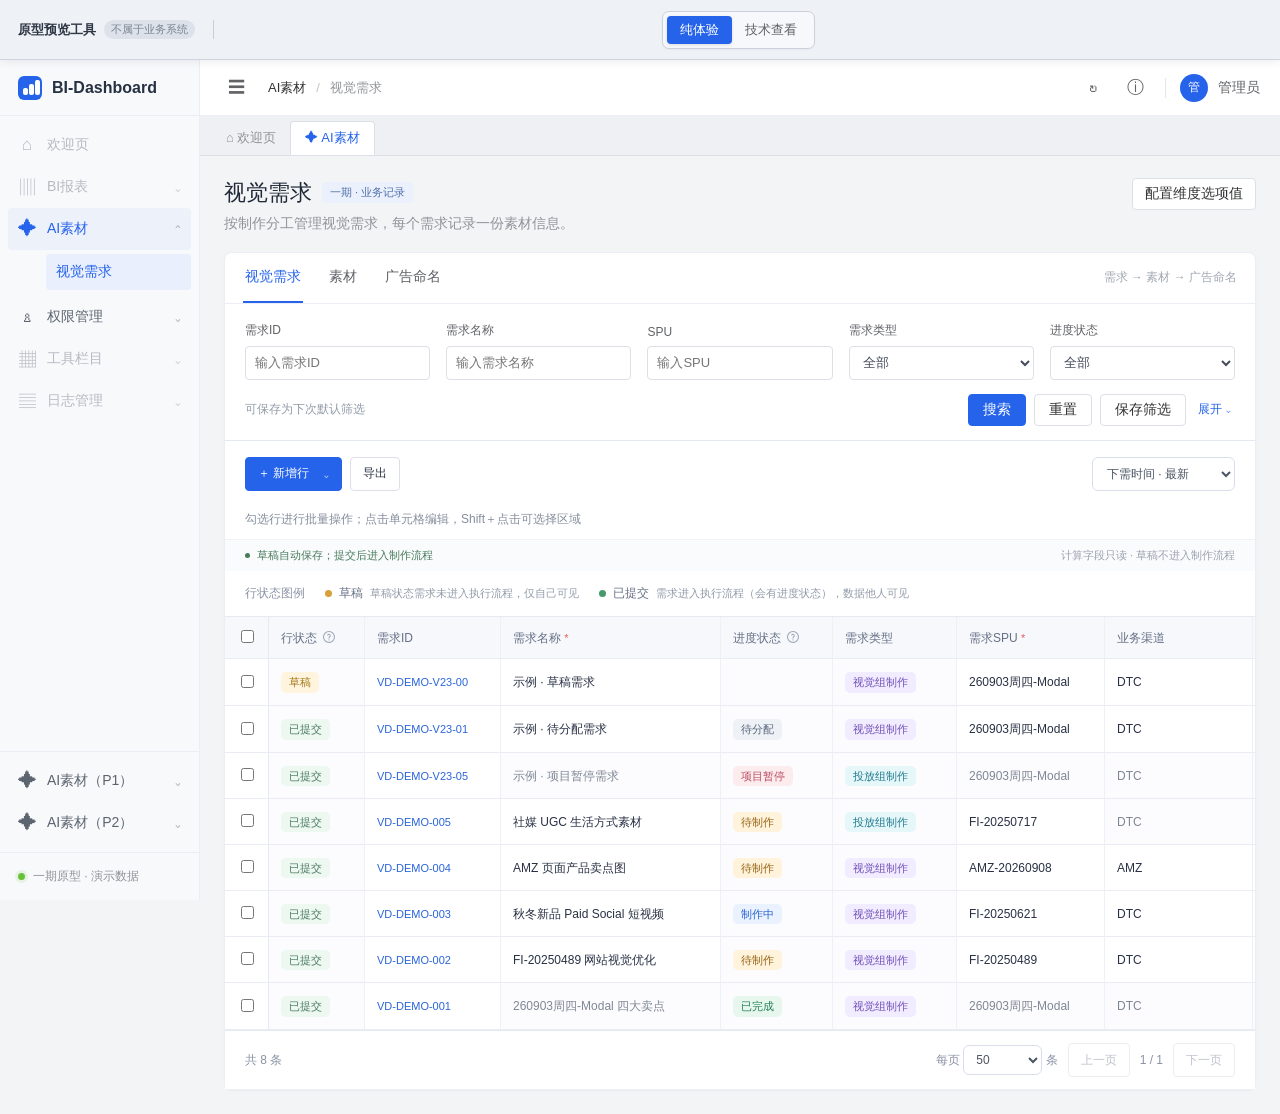
==== commit dd9fbeaa: "批量编辑优化" ====
--- a/index.html
+++ b/index.html
@@ -2,7 +2,7 @@
 <html lang="zh-CN">
 <head>
   <meta charset="UTF-8">
-  <meta name="prototype-build" content="localhost-readonly-release-v2-636b713ac683b6f0">
+  <meta name="prototype-build" content="localhost-readonly-release-v2-00d4ca75ed8e2ead">
   <meta name="viewport" content="width=device-width, initial-scale=1">
   <meta name="description" content="AI素材一期交互原型：商品重塑、场景生成、素材裂变，支持图片与视频。">
   <title>BI-Dashboard - AI素材</title>
@@ -968,6 +968,8 @@
 /* V25: module selection and compact batch confirmations. */
 .vg-batch-group-head{display:flex;align-items:center;gap:16px;margin-bottom:12px}.vg-batch-group-head h3{margin:0}.vg-batch-select-module{display:inline-flex;align-items:center;gap:6px;font-size:12px;color:#78849a;font-weight:400;cursor:pointer}.vg-batch-select-module input{width:14px;height:14px;accent-color:#3e6ee6}.vg-batch-errors{margin-top:18px;padding:10px 14px;border:1px solid #efc5c5;border-radius:6px;background:#fff7f7;color:#b84d4d;font-size:12px;line-height:1.7;overflow-wrap:anywhere}.vg-batch-errors[hidden]{display:none}.vg-batch-errors p{margin:4px 0}.vg-count-confirm{padding:10px 0 16px;min-width:0;color:#344054}.vg-count-question{margin:0 0 13px;font-size:16px;font-weight:500;line-height:1.6}.vg-count-note{margin:0;color:#8b95a5;font-size:13px;line-height:1.8;display:flex;align-items:center;gap:5px}.vg-count-note .vg-tag{vertical-align:middle;line-height:1.5;padding:2px 8px;font-size:11px}#mainDialog:has(.vg-count-confirm){width:min(460px,calc(100vw - 40px))}#mainDialog:has(.vg-count-confirm.is-delete) #dialogConfirm{background:#d36f68;border-color:#d36f68}
 
+.vg-batch-enable .required-mark{color:#f56c6c;font-style:normal}
+
 </style>
   <style data-bundle="scene-node.css">
 .node-config-card[data-node="scene"] .classified-upload:last-child{grid-column:auto;margin-top:0}
@@ -1469,7 +1471,7 @@
   <script data-bundle="standalone-bootstrap">
 (() => {
   'use strict';
-  const prefix = "ai-material-online-636b713ac683b6f0:";
+  const prefix = "ai-material-online-00d4ca75ed8e2ead:";
   const seeds = {"ai-material-page-design-v4":{"primary":"#2563eb","density":"comfortable","radius":8,"hidden":{"creationSteps":false,"serialNote":false,"runCard":false},"content":{"workspace:text:#flowList\u003esection[node=clean]\u003ediv:1\u003ediv:1\u003ep:1":"样板图/人台图生成高端3D透明底图","workspace:text:#flowList\u003esection[node=detail]\u003ediv:1\u003ediv:1\u003ep:1":"精修素材（改表情、姿势、尺寸等），一张图裂变全套广告物料","workspace:text:section:1\u003enav:1\u003espan:2\u003espan:1":"任务执行","workspace:text:section:1\u003enav:1\u003espan:1\u003espan:1":"任务创建","workspace:text:section:1\u003enav:1\u003espan:3\u003espan:1":"素材入库","workspace:text:#nodeStage\u003earticle:1\u003ediv:1\u003ediv:1\u003ep:1":"可单选或多选，多选时固定按节点顺序从上往下执行","workspace:text:#flowList\u003esection[node=clean]\u003ediv:1\u003ediv:2\u003espan:1":"平均消耗 1,200 额度","workspace:text:#flowList\u003esection[node=scene]\u003ediv:1\u003ediv:2\u003espan:1":"平均消耗 2,800 额度","workspace:text:#flowList\u003esection[node=detail]\u003ediv:1\u003ediv:2\u003espan:1":"平均消耗 1,600 额度","workspace:text:#flowList\u003ediv:1\u003espan:1":"","workspace:text:#flowList\u003ediv:2\u003espan:1":"","workspace:text:#taskStage\u003ediv:3\u003ediv:1\u003earticle:1\u003ediv:2\u003elabel:1\u003espan:1":"*任务名称","workspace:text:#taskStage\u003ediv:3\u003ediv:1\u003earticle:1\u003ediv:2\u003elabel:1\u003eem:1":"","workspace:text:#saveState":"","workspace:text:#applyTaskTemplate":"","workspace:text:#loadTemplate":"选择模板","workspace:text:#nodeConfigList\u003esection[node=clean]\u003ediv:2\u003ediv:2\u003ediv:1\u003ediv:1\u003eh4:1":"素材配置","workspace:text:#nodeConfigList\u003esection[node=clean]\u003ediv:1\u003ediv:2\u003ediv:1\u003ediv:1\u003eh4:1":"素材处理","workspace:text:#nodeConfigList\u003esection[node=clean]\u003ediv:1\u003ediv:1\u003ediv:1\u003ediv:1\u003eh4:1\u003eem:1":"*","workspace:text:#currentNodeSubtitle":"将素材放入指定人物、环境或营销场景","workspace:text:#nodeConfigList\u003esection[node=clean]\u003ediv:1\u003ediv:1\u003ediv:1\u003ediv:1\u003ep:1":"","workspace:text:#taskStage\u003ediv:1\u003easide:1\u003ediv:1\u003ediv:1\u003espan:1":"","workspace:text:#nodeConfigList\u003esection[node=clean]\u003ediv:1\u003ediv:2\u003ediv:1\u003ediv:1\u003ep:1":"","workspace:text:#routePreview\u003ediv:1\u003ediv:1\u003esmall:1":"","workspace:text:#routePreview\u003ediv:2\u003ediv:1\u003esmall:1":"","workspace:text:#routePreview\u003ediv:3\u003ediv:1\u003esmall:1":"","workspace:text:#generationCache\u003ediv:2\u003esection:1\u003ediv:2\u003elabel:1\u003ediv:1\u003ediv:1\u003ediv:1\u003ei:1":"","workspace:text:#generationCache\u003ediv:2\u003esection:1\u003ediv:2\u003elabel:1\u003ediv:1\u003ediv:1\u003ediv:1\u003espan:1":"","workspace:text:#generationCache\u003ediv:2\u003esection:1\u003ediv:2\u003elabel:1\u003ediv:1\u003ediv:1\u003eem:1":"","workspace:text:#generationCache\u003ediv:2\u003esection:1\u003ediv:2\u003elabel:1\u003ediv:1\u003ediv:1\u003ediv:2\u003ei:1":"","workspace:text:#generationCache\u003ediv:2\u003esection:1\u003ediv:2\u003elabel:2\u003ediv:1\u003ediv:1\u003ediv:1\u003espan:1":"","workspace:text:#generationCache\u003ediv:2\u003esection:1\u003ediv:2\u003elabel:2\u003ediv:1\u003ediv:1\u003ediv:1\u003ei:1":"","workspace:text:#generationCache\u003ediv:2\u003esection:1\u003ediv:2\u003elabel:2\u003ediv:1\u003ediv:1\u003eem:1":"","workspace:text:#generationCache\u003ediv:2\u003esection:1\u003ediv:2\u003elabel:2\u003ediv:1\u003ediv:1\u003ediv:2\u003ei:1":"","workspace:text:#generationCache\u003ediv:2\u003esection:1\u003ediv:2\u003elabel:1\u003ediv:2\u003eb:1":"正面视角","workspace:text:#generationCache\u003ediv:2\u003esection:1\u003ediv:2\u003elabel:1\u003ediv:2\u003esmall:1":"","workspace:text:#generationCache\u003ediv:2\u003esection:1\u003ediv:2\u003elabel:1\u003ediv:1\u003esmall:1":"","workspace:text:#generationCache\u003ediv:2\u003esection:1\u003ediv:2\u003elabel:2\u003ediv:1\u003esmall:1":"","workspace:text:#generationCache\u003ediv:2\u003esection:1\u003ediv:2\u003elabel:2\u003ediv:2\u003eb:1":"侧面视角","workspace:text:#generationCache\u003ediv:2\u003esection:1\u003ediv:2\u003elabel:2\u003ediv:2\u003esmall:1":"","workspace:text:#generationCache\u003ediv:2\u003esection:1\u003ediv:1\u003ediv:1\u003eb:1":"","workspace:text:#nodeNextHint":"","workspace:text:#generationCache\u003ediv:2\u003ediv:1\u003ebutton:1\u003esmall:1":"","workspace:text:#generationCache\u003ediv:2\u003ediv:1\u003ebutton:2\u003esmall:1":"","workspace:text:#generationCache\u003ediv:1\u003ediv:1\u003esmall:1":"","workspace:text:#generationCache\u003ediv:2\u003ediv:1\u003ebutton:2\u003eb:1":"V1","workspace:text:#nodeConfigList\u003esection[node=clean]\u003ediv:1\u003ediv:2\u003ediv:2\u003ediv:1\u003efieldset:2\u003esmall:1":"","workspace:text:#taskStage\u003ediv:1\u003easide:1\u003ep:1":"","workspace:text:#nodeConfigList\u003esection[node=clean]\u003ediv:1\u003ediv:2\u003ediv:2\u003ediv:1\u003efieldset:2\u003ediv:1\u003elabel:1\u003espan:1":"正面3D","workspace:text:#nodeConfigList\u003esection[node=clean]\u003ediv:1\u003ediv:2\u003ediv:2\u003ediv:1\u003efieldset:2\u003ediv:1\u003elabel:2\u003espan:1":"侧面45度","workspace:text:#nodeConfigList\u003esection[node=scene]\u003ediv:1\u003ediv:1\u003ediv:1\u003ediv:1\u003ep:1":"","workspace:text:#nodeConfigList\u003esection[node=scene]\u003ediv:1\u003ediv:1\u003ediv:1\u003ediv:1\u003eh4:1\u003esmall:1":"","workspace:text:semantic:specId=workspace-create-flow:span:E5889BE5BBBAE4BBBBE58AA1:1":"任务创建","workspace:text:semantic:specId=workspace-create-flow:span:E689A7E8A18CE4BBBBE58AA1:1":"任务执行","workspace:text:semantic:specId=workspace-create-flow:span:E7B4A0E69D90E585A5E5BA93:1":"素材入库","workspace:text:semantic:specId=workspace-task-base:p:E5A1ABE58699E4BBBBE58AA1E4BFA1E681AFE5B9B6E98089E68BA9E99C80E8A681E689A7E8A18CE79A84E88A82E782B9:1":"可单选或多选，多选时固定按节点顺序从上往下执行","workspace:text:semantic:specId=workspace-task-base:span:E69CAAE4BF9DE5AD98:1":"","workspace:text:semantic:specId=workspace-node-selection:button:E4BB8EE6A8A1E69DBFE5889BE5BBBA:1":"选择模板","workspace:text:semantic:node=clean:p:E6B885E79086E58E9FE5A78BE7B4A0E69D90EFBC8CE7BB9FE4B880E68890E58FAFE7BBA7E7BBADE58AA0E5B7A5E79A84E6A087E58786E8BE93E585A5:1":"样板图/人台图生成高端3D透明底图","workspace:text:semantic:node=clean:span:E9A284E4BCB02012C20020tokens:1":"平均消耗 1,200 额度","workspace:text:semantic:specId=workspace-node-selection:span:E98089E4B8ADE79BB8E982BBE88A82E782B9E5908EE68C89E9A1BAE5BA8FE4BCA0E98092:1":"","workspace:text:semantic:node=scene:span:E9A284E4BCB02022C80020tokens:1":"平均消耗 2,800 额度","workspace:text:semantic:specId=workspace-node-selection:span:E98089E4B8ADE79BB8E982BBE88A82E782B9E5908EE68C89E9A1BAE5BA8FE4BCA0E98092:2":"","workspace:text:semantic:node=detail:p:E99288E5AFB9E5B180E983A8E997AEE9A298E8BF9BE8A18CE4BA8CE6ACA1E7B2BEE4BFAEE5B9B6E8BE93E587BAE7BB88E7A8BF:1":"精修素材（改表情、姿势、尺寸等），一张图裂变全套广告物料","workspace:text:semantic:node=detail:span:E9A284E4BCB02012C60020tokens:1":"平均消耗 1,600 额度","workspace:text:semantic:specId=workspace-node-config:p:E9858DE7BDAEE5BD93E5898DE88A82E782B9EFBC8CE58FAFE5A49AE6ACA1E7949FE68890E5B9B6E59CA8E7949FE68890E9A284E8A788E4B8ADE9A284:1":"将素材放入指定人物、环境或营销场景","workspace:text:semantic:specId=workspace-node-config:p:E7949FE68890E887B3E5B091E4B880E4BBBDE7B4A0E69D90E5908EEFBC8CE58FAFE8BF9BE585A5E4B88BE4B880E6ADA5:1":"","workspace:text:semantic:specId=workspace-run-summary:span:RUN20SUMMARY:1":"","workspace:text:semantic:specId=workspace-run-summary:small:E8BE93E585A5E7B4A0E69D9020E2869220E9858DE7BDAEE8A681E6B18220E2869220E8BE93E587BAE7B4A0E69D90:1":"","workspace:text:semantic:specId=workspace-run-summary:small:E8BE93E585A5E7B4A0E69D9020E2869220E9858DE7BDAEE8A681E6B18220E2869220E8BE93E587BAE7B4A0E69D90:2":"","workspace:text:semantic:specId=workspace-run-summary:small:E8BE93E585A5E7B4A0E69D9020E2869220E9858DE7BDAEE8A681E6B18220E2869220E8BE93E587BAE7B4A0E69D90:3":"","workspace:text:semantic:specId=workspace-run-summary:p:E88A82E782B9E7949FE68890E5AE8CE68890E5908EEFBC8CE4BDBFE794A8E6A8A1E59D97E58FB3E4B88BE8A792E68C89E992AEE8BF9BE585A5E4B88B:1":"","workspace:text:semantic:node=clean:em:_:1":"*","workspace:text:semantic:node=clean:p:E6B497E7B4A0E69D90E4BB85E694AFE68C81E59BBEE78987EFBC9BE58FAFE59CA8E6AF8FE4B8AAE58886E7B1BBE4B8ADE4B88AE4BCA0E68896E4BB8E:1":"","workspace:text:semantic:node=clean:h4:E7B4A0E69D90E9858DE7BDAE:1":"素材处理","workspace:text:semantic:node=clean:p:E6A8A1E78988E4BB85E4BC9AE8A686E79B96E4BBA5E4B88BE9858DE7BDAEEFBC8CE4B88DE4BC9AE69BBFE68DA2E4B88AE696B9E5B7B2E4B88AE4BCA0:1":"","workspace:text:semantic:node=clean:span:E6ADA3E99DA23D:1":"正面3D","workspace:text:semantic:node=clean:span:E4BEA7E99DA245E5BAA6:1":"侧面45度","workspace:text:semantic:node=clean:small:E59BBEE78987EFBC9AE58BBEE98089E587A0E4B8AAE8A786E8A792E58DB3E7949FE68890E587A0E5BCA0E59BBEE78987EFBC9BE8A786E9A291EFBC9A:1":"","workspace:text:semantic:specId=workspace-node-config:small:E6AF8FE6ACA1E7949FE68890E5BDA2E68890E696B0E78988E69CACEFBC8CE9BB98E8AEA4E5B195E7A4BAE69C80E696B0E7BB93E69E9C:1":"","workspace:text:semantic:node=clean:p:E6A0B7E69DBFE59BBE2FE4BABAE58FB0E59BBEE7949FE68890E9AB98E7ABAF3DE9808FE6988EE5BA95E59BBE:1":"样板图/人台图生成高端3D透明底图","workspace:text:semantic:node=detail:p:E7B2BEE4BFAEE7B4A0E69D90EFBC88E694B9E8A1A8E68385E38081E5A7BFE58ABFE38081E5B0BAE5AFB8E7AD89EFBC89EFBC8CE4B880E5BCA0E59BBE:1":"精修素材（改表情、姿势、尺寸等），一张图裂变全套广告物料","workbench:text:semantic:specId=workbench-page:h1:E5B7A5E4BD9CE58FB0:1":"工作台","workbench:text:section:1\u003eheader:1\u003ediv:1\u003ediv:1\u003eh1:1":"工作台","workspace:text:section:2\u003enav:1\u003espan:1\u003espan:1":"任务创建","workspace:text:section:2\u003enav:1\u003espan:2\u003espan:1":"任务执行","workspace:text:semantic:node=clean:p:E59586E59381E9878DE5A191E4BB85E694AFE68C81E59BBEE78987EFBC9BE58FAFE59CA8E6AF8FE4B8AAE58886E7B1BBE4B8ADE4B88AE4BCA0E68896:1":"","workspace:text:semantic:node=clean:h4:E7B4A0E69D90E5A484E79086:1":"素材处理","workspace:text:semantic:node=clean:p:E6A8A1E69DBFE4BB85E4BC9AE8A686E79B96E4BBA5E4B88BE9858DE7BDAEEFBC8CE4B88DE4BC9AE69BBFE68DA2E4B88AE696B9E5B7B2E4B88AE4BCA0:1":"","workbench:text:semantic:specId=workbench-page:small:E4BB85E5BDB1E5938DE4B88BE696B9E68C87E6A087E58DA1EFBC8CE4B88DE7AD9BE98089E69CAAE5AE8CE68890E4BBBBE58AA1E58897E8A1A8:1":"","workbench:text:section:1\u003esection:1\u003ediv:1\u003espan:1\u003esmall:1":"","workbench:text:semantic:specId=workbench-metrics:small:E782B9E587BBE4B88BE696B9E4BBBBE58AA1E58FAFE5BFABE9809FE7BBA7E7BBAD:1":"","workbench:text:#workbenchPendingNote":"","workbench:text:semantic:specId=workbench-metrics:small:E5BD93E5898DE799BBE5BD95E794A8E688B7E7B4AFE8AEA1:1":"","workbench:text:#workbenchCompletedNote":"","workbench:text:semantic:specId=workbench-metrics:small:tokens20C2B720E7B4AFE8AEA1E5AE9EE99985E6B688E88097:1":"","workbench:text:#workbenchUserQuotaNote":"","workbench:text:semantic:specId=workbench-metrics:small:tokens20C2B720E7BB84E7BB87E7AEA1E79086E59198E58FAFE8A781:1":"","workbench:text:#workbenchOrgQuotaNote":"","workbench:text:semantic:specId=workbench-unfinished-tasks:p:E7BBA7E7BBADE69C80E8BF91E69A82E5AD98E38081E689A7E8A18CE4B8ADE68896E5BE85E585A5E5BA93E79A84E4BBBBE58AA1:1":"","workbench:text:section:1\u003earticle:1\u003ediv:1\u003ediv:1\u003ep:1":"","workbench:text:semantic:specId=workbench-unfinished-tasks:span:E5A78BE7BB88E5B195E7A4BAE585A8E983A820C2B720E4B88DE58F97E697B6E997B4E7AD9BE98089E5BDB1E5938D:1":"始终展示全部 · 不受时间筛选影响","workbench:text:section:1\u003earticle:1\u003ediv:1\u003ediv:2\u003espan:1":"始终展示全部 · 不受时间筛选影响","workspace:text:#nodeConfigList\u003esection[node=clean]\u003ediv:1\u003ediv:2\u003ediv:2\u003ediv:2\u003efieldset:1\u003ediv:1\u003elabel:1\u003espan:1":"正面3D","workspace:text:#nodeConfigList\u003esection[node=clean]\u003ediv:1\u003ediv:2\u003ediv:2\u003ediv:2\u003efieldset:1\u003ediv:1\u003elabel:2\u003espan:1":"侧面45度","workspace:text:#nodeConfigList\u003esection[node=clean]\u003ediv:1\u003ediv:2\u003ediv:2\u003ediv:2\u003efieldset:1\u003esmall:1":"","workbench:text:semantic:specId=component-workbench-1vuqnet:small:E4BB85E5BDB1E5938DE4B88BE696B9E68C87E6A087E58DA1EFBC8CE4B88DE7AD9BE98089E69CAAE5AE8CE68890E4BBBBE58AA1E58897E8A1A8:1":"","workbench:text:semantic:specId=workbench-metrics:span:E68891E5B7B2E5AE8CE68890E79A84E4BBBBE58AA1:1":"我已完成任务","workbench:text:section:1\u003esection:1\u003ediv:2\u003earticle:2\u003ediv:2\u003espan:1":"我已完成任务","workbench:text:semantic:specId=workbench-metrics:span:E68891E79A84E5B7B2E6B688E88097E9A29DE5BAA6:1":"我已消耗额度","workbench:text:section:1\u003esection:1\u003ediv:2\u003earticle:3\u003ediv:2\u003espan:1":"我已消耗额度","workbench:text:semantic:specId=workbench-metrics:span:E59381E7898CE4B8ADE5BF83E5B7B2E6B688E88097E9A29DE5BAA6:1":"品牌中心已消耗额度","workbench:text:section:1\u003esection:1\u003ediv:2\u003earticle:4\u003ediv:2\u003espan:1":"品牌中心已消耗额度","workbench:text:semantic:specId=workbench-page:small:E4BB85E5BDB1E5938DE4B88BE696B9E68C87E6A087E58DA1EFBC8CE4B88DE7AD9BE98089E5BE85E58A9EE58897E8A1A8:1":"","workspace:text:semantic:node=clean:span:E9A284E4BCB020C2A52_40:1":"平均消耗 1,200 额度","workspace:text:semantic:node=scene:span:E9A284E4BCB020C2A58_40:1":"平均消耗 2,800 额度","workspace:text:semantic:node=detail:span:E9A284E4BCB020C2A53_20:1":"平均消耗 1,600 额度","workbench:text:section:1\u003esection:2\u003earticle:1\u003ediv:1\u003ediv:1\u003ep:1":"","workspace:text:section:3\u003enav:1\u003espan:1\u003espan:1":"任务创建","workspace:text:section:3\u003enav:1\u003espan:2\u003espan:1":"任务执行","workbench:text:semantic:specId=component-workbench-1vuqnet:small:E4BB85E5BDB1E5938DE4B88BE696B9E68C87E6A087E58DA1EFBC8CE4B88DE7AD9BE98089E5BE85E58A9EE58897E8A1A8:1":"","workbench:text:semantic:specId=component-workbench-kl9uc9:small:E782B9E587BBE4B88BE696B9E4BBBBE58AA1E58FAFE5BFABE9809FE7BBA7E7BBAD:1":"","workbench:text:semantic:specId=component-workbench-k1amyb:span:E68891E79A84E5B7B2E6B688E88097E9A29DE5BAA6:1":"我已消耗额度","workbench:text:semantic:specId=component-workbench-lf8nf6:span:E59381E7898CE4B8ADE5BF83E5B7B2E6B688E88097E9A29DE5BAA6:1":"品牌中心已消耗额度","workbench:text:semantic:specId=component-workbench-ag0xw1:p:E7BBA7E7BBADE69C80E8BF91E69A82E5AD98E38081E689A7E8A18CE4B8ADE68896E5BE85E585A5E5BA93E79A84E4BBBBE58AA1:1":"","demands:text:semantic:dialog=E9858DE7BDAEE7BBB4E5BAA6E98089E9A1B9E580BC:small:E588A0E999A4E4BF9DE79599E5AD98E9878FE698BEE7A4BAEFBC9BE4BFAEE694B9E68C89E7A8B3E5AE9AE6A087E8AF86E5908CE6ADA5E5B7B2E69C89:1":"","demands:text:#dialogBody\u003ediv:1\u003ediv:1\u003esection:1\u003ediv:1\u003esmall:1":"","demands:text:semantic:dialog=E9858DE7BDAEE7BBB4E5BAA6E98089E9A1B9E580BC:p:E588A0E999A4E4BB85E5BDB1E5938DE5908EE7BBADE696B0E5BBBAE4B88EE7BC96E8BE91E4B88BE68B89EFBC9BE4BFAEE694B9E4BC9AE5908CE6ADA5:1":"","demands:text:#dialogSubtitle":"","workspace:text:section:4\u003enav:1\u003espan:1\u003espan:1":"任务创建","workspace:text:section:4\u003enav:1\u003espan:2\u003espan:1":"任务执行"},"styles":{},"selects":{"workspace:select-options:#nodeConfigList\u003esection[node=clean]\u003ediv:1\u003ediv:2\u003ediv:2\u003elabel:1\u003eselect:1":{"options":[{"id":"base-0","label":"熨烫除皱","value":"不美化","disabled":false}],"selectedId":"base-0"},"workspace:select-options:#nodeConfigList\u003esection[node=clean]\u003ediv:1\u003ediv:2\u003ediv:2\u003elabel:3\u003eselect:1":{"options":[{"id":"base-0","label":"高清 1K","value":"高清 1080P","disabled":false}],"selectedId":"base-0"},"workspace:select-options:#nodeConfigList\u003esection[node=clean]\u003ediv:1\u003ediv:2\u003ediv:2\u003elabel:2\u003eselect:1":{"options":[{"id":"base-0","label":"1:1","value":"1:1","disabled":false},{"id":"base-1","label":"4:5","value":"4:5","disabled":false},{"id":"base-2","label":"9:16","value":"9:16","disabled":false},{"id":"base-3","label":"4:3横版","value":"16:9","disabled":false}],"selectedId":"base-1"},"workspace:select-options:#orgSelect":{"options":[{"id":"base-0","label":"品牌","value":"品牌中心 / 视觉设计部","disabled":false},{"id":"base-1","label":"潮牌","value":"电商中心 / 内容运营组","disabled":false},{"id":"base-2","label":"亚马逊","value":"海外事业部 / 广告投放组","disabled":false}],"selectedId":"base-0"},"workspace:select-options:#businessLineSelect":{"options":[{"id":"base-0","label":"FB广告","value":"品牌电商","disabled":false},{"id":"base-1","label":"谷歌广告","value":"海外电商","disabled":false},{"id":"base-2","label":"站内商品图","value":"内容营销","disabled":false},{"id":"base-3","label":"站内banner","value":"直播业务","disabled":false},{"id":"custom-mu59tmsk-1","label":"TikTok广告","value":"__prototype_custom-mu59tmsk-1","disabled":false}],"selectedId":"base-0"},"workspace:select-options:semantic:specId=workspace-task-base:select:E99C80E6B182E983A8E997A8:1":{"options":[{"id":"base-0","label":"品牌","value":"品牌中心 / 视觉设计部","disabled":false},{"id":"base-1","label":"潮牌","value":"电商中心 / 内容运营组","disabled":false},{"id":"base-2","label":"亚马逊","value":"海外事业部 / 广告投放组","disabled":false}],"selectedId":"base-0"},"workspace:select-options:semantic:specId=workspace-task-base:select:E4B89AE58AA1E7BABF:1":{"options":[{"id":"base-0","label":"FB广告","value":"品牌电商","disabled":false},{"id":"base-1","label":"谷歌广告","value":"海外电商","disabled":false},{"id":"base-2","label":"站内商品图","value":"内容营销","disabled":false},{"id":"base-3","label":"站内banner","value":"直播业务","disabled":false},{"id":"custom-mu59tmsk-1","label":"TikTok广告","value":"__prototype_custom-mu59tmsk-1","disabled":false}],"selectedId":"base-0"},"workspace:select-options:semantic:node=clean:select:E695B0E5AD97E7BE8EE58C96:1":{"options":[{"id":"base-0","label":"熨烫除皱","value":"不美化","disabled":false}],"selectedId":"base-0"},"workspace:select-options:semantic:node=clean:select:E8BE93E587BAE8A784E6A0BC:1":{"options":[{"id":"base-0","label":"1:1","value":"1:1","disabled":false},{"id":"base-1","label":"4:5","value":"4:5","disabled":false},{"id":"base-2","label":"9:16","value":"9:16","disabled":false},{"id":"base-3","label":"4:3横版","value":"16:9","disabled":false}],"selectedId":"base-1"},"workspace:select-options:semantic:node=clean:select:E794BBE8B4A8E8A681E6B182:1":{"options":[{"id":"base-0","label":"高清 1K","value":"高清 1080P","disabled":false}],"selectedId":"base-0"},"workspace:select-options:#nodeConfigList\u003esection[node=clean]\u003ediv:1\u003ediv:2\u003ediv:2\u003ediv:2\u003elabel:1\u003eselect:1":{"options":[{"id":"base-0","label":"1:1","value":"1:1","disabled":false},{"id":"base-1","label":"4:5","value":"4:5","disabled":false},{"id":"base-2","label":"9:16","value":"9:16","disabled":false},{"id":"base-3","label":"4:3横版","value":"16:9","disabled":false}],"selectedId":"base-1"},"workspace:select-options:#nodeConfigList\u003esection[node=clean]\u003ediv:1\u003ediv:2\u003ediv:2\u003ediv:2\u003elabel:2\u003eselect:1":{"options":[{"id":"base-0","label":"高清 1K","value":"高清 1080P","disabled":false}],"selectedId":"base-0"},"workspace:select-options:#nodeConfigList\u003esection[node=clean]\u003ediv:1\u003ediv:2\u003ediv:2\u003ediv:2\u003elabel:3\u003eselect:1":{"options":[{"id":"base-0","label":"熨烫除皱","value":"不美化","disabled":false}],"selectedId":"base-0"}}},"ai-material-prototype-specs-v1":{"menus-page":{"feature":"\u003cp\u003e沿用原平台菜单管理的菜单树、配置表单和按钮权限表，将 AI素材功能权限接入现有菜单与按钮体系。\u003c/p\u003e","data":"\u003cp\u003e保留原平台已观察到的菜单及按钮标识。当前 AI素材五个业务菜单包含 18 个权限点，其中 15 个本期可用；查看视觉需求、管理视觉需求及素材裂变暂缓。独立节点操作挂在任务与消耗下，不恢复节点权限菜单；AI素材（参考）标注非本期需求。\u003c/p\u003e","interaction":"\u003cp\u003e支持按名称或标识搜索、展开折叠菜单树，查看和维护菜单、按钮权限。菜单与按钮标识全局唯一，不能形成循环层级；保存仅修改本地原型。\u003c/p\u003e"},"menu-permission-tree":{"feature":"\u003cp\u003e原菜单和 AI素材新增权限按层级展示；按钮权限不显示为业务导航菜单。\u003c/p\u003e","data":"\u003cp\u003e菜单查看权限和具体操作权限独立；商品重塑、场景生成及素材裂变分别维护独立标识。\u003c/p\u003e","interaction":"\u003cp\u003e搜索匹配名称或标识并保留其祖先菜单；点击节点查看配置，选中菜单可新增下级或删除。被其他权限依赖的查看权限不可直接删除。\u003c/p\u003e"},"menu-permission-form":{"feature":"\u003cp\u003e复用原菜单名称、菜单标识、上级菜单、菜单类型、路由、视图、国际化、排序、状态开关和备注配置。按钮类型省略路由及视图字段。\u003c/p\u003e","data":"\u003cp\u003eAI 操作权限备注说明控制内容，前置权限指向对应查看权限；暂缓项保持未启用。\u003c/p\u003e","interaction":"\u003cp\u003e修改或新增保存时校验名称、标识、唯一性、上级关系及前置依赖。此页注册权限点，不代替角色授权或后端权限校验，不按创建人或部门引入数据权限。\u003c/p\u003e"},"menu-button-permissions":{"feature":"\u003cp\u003e使用原平台按钮名称、按钮标识和按钮国际化表格配置菜单下的权限点。\u003c/p\u003e","data":"\u003cp\u003e新建任务权限归属任务与消耗；额度查看与任务查看分开。确认入库、终止任务、素材下载、素材编辑、标签管理及原型管理独立配置。\u003c/p\u003e","interaction":"\u003cp\u003e支持新增、修改、移除按钮权限并随所属菜单保存。操作权限依赖查看权限的规则供角色授权时使用；未获授权默认不允许使用，业务状态要求须单独校验。\u003c/p\u003e"},"users-page":{"feature":"\u003cp\u003e保留原平台用户管理的新增、编辑、删除、赋予角色、初始化密码与超管不可修改规则，仅增加部门架构卡片及用户所属部门。\u003c/p\u003e","data":"\u003cp\u003e保留原用户的用户名、昵称、头像、用户类型、手机、邮箱、状态及备注。在列表与原新增/编辑表单上补充所属部门；新增及编辑用户时所属部门必填，未选择有效部门时提示并阻止保存。原型内操作保存在本地，不修改原平台。\u003c/p\u003e","interaction":"\u003cp\u003e原有筛选、展开/收起、刷新、显示/隐藏搜索、打印、列显示设置和分页结构保留。编辑密码保持不可修改；原有操作不增加部门负责人删除限制。\u003c/p\u003e"},"users-organization":{"feature":"\u003ch3\u003e1. 展示内容及默认状态\u003c/h3\u003e\u003cp\u003e左侧卡片标题为「部门架构」，包含：\u003c/p\u003e\u003cul\u003e\u003cli\u003e\u003cp\u003e部门名称搜索框。\u003c/p\u003e\u003c/li\u003e\u003cli\u003e\u003cp\u003e「展开全部／折叠全部」按钮。\u003c/p\u003e\u003c/li\u003e\u003cli\u003e\u003cp\u003e「全部部门」入口。\u003c/p\u003e\u003c/li\u003e\u003cli\u003e\u003cp\u003e按层级展示的部门树。\u003c/p\u003e\u003c/li\u003e\u003c/ul\u003e\u003cp\u003e默认状态：\u003c/p\u003e\u003cul\u003e\u003cli\u003e\u003cp\u003e选择「全部部门」。\u003c/p\u003e\u003c/li\u003e\u003cli\u003e\u003cp\u003e搜索内容为空。\u003c/p\u003e\u003c/li\u003e\u003cli\u003e\u003cp\u003e部门树全部展开。\u003c/p\u003e\u003c/li\u003e\u003cli\u003e\u003cp\u003e按部门管理配置的层级和同级排序展示。\u003c/p\u003e\u003c/li\u003e\u003c/ul\u003e\u003cp\u003e每个部门节点展示部门名称及成员数。\u003c/p\u003e\u003cp\u003e悬浮部门名称可查看完整路径，例如：\u003c/p\u003e\u003cp\u003e“公司总部 / 品牌中心 / 视觉设计部”。\u003c/p\u003e\u003ch3\u003e2. 数量口径\u003c/h3\u003e\u003cp\u003e「全部部门」右侧数字表示用户总数。\u003c/p\u003e\u003cp\u003e具体部门节点右侧数字表示：\u003c/p\u003e\u003cp\u003e该部门直属用户数＋全部下级部门用户数。\u003c/p\u003e\u003cp\u003e统计规则：\u003c/p\u003e\u003cul\u003e\u003cli\u003e\u003cp\u003e基于用户管理中的用户及其部门关联计算。\u003c/p\u003e\u003c/li\u003e\u003cli\u003e\u003cp\u003e包含启用和禁用用户。\u003c/p\u003e\u003c/li\u003e\u003cli\u003e\u003cp\u003e不受右侧用户名、昵称等筛选条件影响。\u003c/p\u003e\u003c/li\u003e\u003cli\u003e\u003cp\u003e不受当前分页影响。\u003c/p\u003e\u003c/li\u003e\u003c/ul\u003e\u003cp\u003e因此，部门树节点人数可能与右侧筛选后的列表数量不同。\u003c/p\u003e\u003ch3\u003e3. 搜索规则及输入限制\u003c/h3\u003e\u003cp\u003e占位提示：“搜索部门名称”。\u003c/p\u003e\u003cp\u003e规则：\u003c/p\u003e\u003cul\u003e\u003cli\u003e\u003cp\u003e非必填，默认空。\u003c/p\u003e\u003c/li\u003e\u003cli\u003e\u003cp\u003e按部门名称包含匹配，英文不区分大小写。\u003c/p\u003e\u003c/li\u003e\u003cli\u003e\u003cp\u003e忽略首尾空格。\u003c/p\u003e\u003c/li\u003e\u003cli\u003e\u003cp\u003e输入后实时更新部门树。\u003c/p\u003e\u003c/li\u003e\u003cli\u003e\u003cp\u003e保留匹配部门及其祖先路径。\u003c/p\u003e\u003c/li\u003e\u003cli\u003e\u003cp\u003e搜索期间自动展开匹配路径。\u003c/p\u003e\u003c/li\u003e\u003cli\u003e\u003cp\u003e清空后恢复完整部门树及原展开状态。\u003c/p\u003e\u003c/li\u003e\u003c/ul\u003e\u003cp\u003e部门树搜索仅改变树的展示，不自动改变右侧已选部门范围。\u003c/p\u003e\u003cp\u003e无匹配节点时显示“未找到匹配部门”，「全部部门」入口仍保留。\u003c/p\u003e\u003cp\u003e搜索框最大输入字符数：200。\u003c/p\u003e\u003ch3\u003e4. 展开及折叠\u003c/h3\u003e\u003cp\u003e点击节点箭头，只展开或折叠该节点的下级，不改变用户筛选范围。\u003c/p\u003e\u003cp\u003e点击「折叠全部」收起所有可展开节点；按钮切换为「展开全部」。\u003c/p\u003e\u003cp\u003e搜索期间匹配路径强制展开，因此展开／折叠效果可能暂时被搜索状态覆盖。\u003c/p\u003e\u003cp\u003e\u003cfont size=\"3\"\u003e\u003cb\u003e5.部门与用户列表联动\u003c/b\u003e\u003c/font\u003e\u003c/p\u003e\u003cp\u003e点击部门名称后：\u003c/p\u003e\u003col\u003e\u003cli\u003e\u003cp\u003e高亮当前部门。\u003c/p\u003e\u003c/li\u003e\u003cli\u003e\u003cp\u003e查询该部门及全部下级部门的用户。\u003c/p\u003e\u003c/li\u003e\u003cli\u003e\u003cp\u003e保留已应用的用户名、昵称、手机、邮箱和状态条件。\u003c/p\u003e\u003c/li\u003e\u003cli\u003e\u003cp\u003e部门范围与原筛选条件按同时满足查询。\u003c/p\u003e\u003c/li\u003e\u003cli\u003e\u003cp\u003e分页回到第1页。\u003c/p\u003e\u003c/li\u003e\u003cli\u003e\u003cp\u003e清空当前已勾选用户。\u003c/p\u003e\u003c/li\u003e\u003c/ol\u003e\u003cp\u003e点击「全部部门」，解除部门范围限制，但保留其他已应用筛选条件。\u003c/p\u003e\u003cp\u003e未分配部门的用户：\u003c/p\u003e\u003cul\u003e\u003cli\u003e\u003cp\u003e在「全部部门」范围内可见。\u003c/p\u003e\u003c/li\u003e\u003cli\u003e\u003cp\u003e不匹配任何具体部门范围。\u003c/p\u003e\u003c/li\u003e\u003cli\u003e\u003cp\u003e当前没有单独的「未分配」部门树节点。\u003c/p\u003e\u003c/li\u003e\u003c/ul\u003e\u003cp\u003e点击右侧「重置」或空状态「重置筛选」，同时清空原用户查询条件、部门树搜索内容，并恢复「全部部门」。\u003c/p\u003e\u003cp\u003e没有匹配用户时，显示“暂无数据”及「重置筛选」入口。\u003c/p\u003e","data":"","interaction":"","name":""},"users-list":{"feature":"\u003cp\u003e在原平台用户列表中仅新增所属部门列。\u003c/p\u003e","data":"\u003cp\u003e原列顺序与信息保留，空联系方式保持原空值；超管不显示行选择与编辑，只保留不可修改提示。分页选项与原平台一致为 10、20、30、40、50、100 条。\u003c/p\u003e","interaction":"\u003cp\u003e保留原用户名、昵称筛选和手机、邮箱、状态高级筛选；保留编辑及更多菜单中的删除、赋予角色、初始化密码。部门架构变化和用户部门修改后同步刷新。\u003c/p\u003e"},"departments-page":{"feature":"\u003cp\u003e在权限管理下维护部门架构、部门负责人及成员归属。提供部门树、部门列表、新增、编辑、成员维护和部门详情。\u003c/p\u003e","data":"\u003cp\u003e部门字段包含名称、编码、上级部门、负责人、排序及备注。部门编码唯一；同级部门名称不可重复。根部门不可删除。成员复用原型中的平台用户目录，每位成员归属一个部门。\u003c/p\u003e","interaction":"\u003cp\u003e新增下级默认带入上级部门；编辑时不可将部门移入自身或其后代。所有部门均可正常选择与维护，不提供部门禁用或启用操作。有下级部门或直属成员时不可删除。原型中的调整仅保存在本地浏览器。\u003c/p\u003e"},"department-list":{"feature":"\u003ch3\u003e1. 列表字段\u003c/h3\u003e\u003ctable\u003e\u003ctbody\u003e\u003ctr\u003e\u003cth\u003e列\u003c/th\u003e\u003cth\u003e展示规则\u003c/th\u003e\u003c/tr\u003e\u003ctr\u003e\u003ctd\u003e勾选\u003c/td\u003e\u003ctd\u003e用于批量删除，根部门不可勾选\u003c/td\u003e\u003c/tr\u003e\u003ctr\u003e\u003ctd\u003e部门名称\u003c/td\u003e\u003ctd\u003e按层级缩进，可展开下级；点击名称查看详情\u003c/td\u003e\u003c/tr\u003e\u003ctr\u003e\u003ctd\u003e部门编码\u003c/td\u003e\u003ctd\u003e显示业务编码\u003c/td\u003e\u003c/tr\u003e\u003ctr\u003e\u003ctd\u003e负责人\u003c/td\u003e\u003ctd\u003e显示人员名称，未设置或无法找到时显示“—”\u003c/td\u003e\u003c/tr\u003e\u003ctr\u003e\u003ctd\u003e排序\u003c/td\u003e\u003ctd\u003e显示同级排序值\u003c/td\u003e\u003c/tr\u003e\u003ctr\u003e\u003ctd\u003e操作\u003c/td\u003e\u003ctd\u003e新增下级、编辑、删除\u003c/td\u003e\u003c/tr\u003e\u003c/tbody\u003e\u003c/table\u003e\u003ch3\u003e2. 展开及数量\u003c/h3\u003e\u003cp\u003e左侧部门树和右侧列表的展开状态独立。\u003c/p\u003e\u003cp\u003e右侧可逐行展开／折叠，也可整体展开／折叠。操作后回到第1页并清空勾选。\u003c/p\u003e\u003cp\u003e部门总数包含筛选范围内被折叠隐藏的部门；存在折叠时，另显示“当前展开 X 个”。\u003c/p\u003e\u003ch3\u003e3. 分页及刷新\u003c/h3\u003e\u003cp\u003e分页规则：\u003ca href=\"#prototype-rule-rule-mv0tmu3k\"\u003e【GR-005 · 列表分页规则】\u003c/a\u003e\u0026nbsp;\u003c/p\u003e\u003cp\u003e刷新：\u003c/p\u003e\u003cp\u003e点击刷新，保留当前查询条件并重新渲染，提示“部门列表已刷新”。\u003c/p\u003e\u003cp\u003e没有结果时显示：\u003c/p\u003e\u003cp\u003e“未找到匹配部门”\u003c/p\u003e\u003cp\u003e“请调整部门范围或筛选条件。”\u003c/p\u003e\u003cp\u003e并提供「重置筛选」。\u003c/p\u003e","data":"","interaction":"","name":"列表"},"workbench-page":{"feature":"\u003cp\u003e作为“AI素材”与“AI素材（一期）”下的默认首页，为当前登录用户汇总待完成任务、待完成需求和额度消耗。AI素材（一期）复用同一套页面内容，但视觉需求能力显示“开发中，敬请期待”。\u003c/p\u003e","data":"\u003cp\u003e页面数据按当前登录用户过滤；管理员角色额外返回其管理范围内的部门累计额度。指标卡时间区间维度为 D-AI-TIME-RANGE：待完成任务与待完成需求均按最后更新时间，额度指标按节点实际执行时间；下方两组待办列表不应用该时间区间。\u003c/p\u003e","interaction":"\u003cp\u003e进入“AI素材”时默认打开本页；左侧“新建任务”为蓝色主按钮，右侧“新建视觉需求”为白色次级按钮。点击待完成任务进入当前步骤，点击待完成需求查看详情。指标统计时间只刷新指标卡，两组待办列表始终展示全部。\u003c/p\u003e"},"workbench-metrics":{"feature":"\u003cp\u003e展示待完成任务数、待完成需求数、当前用户累计消耗额度，以及管理员可见的部门累计消耗额度。\u003c/p\u003e","data":"\u003cul\u003e\u003cli\u003e待完成任务：暂存、执行中和待入库状态任务的去重数量\u003c/li\u003e\u003cli\u003e待完成需求：排除已完成和已取消状态的视觉需求数量\u003c/li\u003e\u003cli\u003e已消耗额度：按各 AI 模型单价乘以实际消耗量计算，以人民币展示\u003c/li\u003e\u003cli\u003e部门额度卡片仅对部门管理员展示，并按权限范围汇总\u003c/li\u003e\u003c/ul\u003e","interaction":"\u003cp\u003e数值随任务状态、实际执行消耗和页面时间区间同步刷新；普通成员不渲染部门额度卡片。\u003c/p\u003e"},"workbench-unfinished-tasks":{"feature":"\u003cp\u003e在工作台左侧半栏按最近更新时间展示当前用户的待完成任务，并提供快捷续办入口。\u003c/p\u003e","data":"\u003cp\u003e任务展示任务 ID、名称、素材类型、当前步骤、进度和更新时间，不展示状态。\u003c/p\u003e","interaction":"\u003cp\u003e“继续编辑”进入创建任务；“继续生成”进入当前执行节点；“确认入库”直接进入素材入库步骤。列表始终展示当前用户全部待完成任务，不受上方指标统计时间区间影响。\u003c/p\u003e"},"workbench-pending-demands":{"feature":"\u003cp\u003e本期不实现该功能，根据页面内容显示即可。\u003c/p\u003e\u003cp\u003e\u003cbr\u003e\u003c/p\u003e\u003cp\u003e后续实现：\u003c/p\u003e\u003cp\u003e当前用户未完成需求列表，即进度状态不等于「已完成」的需求都在此显示。\u003c/p\u003e\u003cp\u003e\u003cbr\u003e\u003c/p\u003e","data":"","interaction":"","name":"列表 待完成需求列表"},"demand-records-page":{"feature":"\u003cp\u003ePAGE-AI-VISUAL-DEMAND-RECORDS：独立管理需求、交付素材与广告命名，一期不强制AI任务。仅新AI素材入口使用，P1/P2保留原范围。\u003c/p\u003e\u003ch3\u003e数据说明\u003c/h3\u003e\u003cp\u003e需求、素材、广告命名分别使用独立稳定ID；一需求多素材，一素材多命名。RULE-AI-DEMAND-RECORD-DELIVERY 与 RULE-AI-DEMAND-RECORD-IMPORT 控制交付及导入；飞书真实字段与状态映射仍待核对。\u003c/p\u003e\u003ch3\u003e交互说明\u003c/h3\u003e\u003cp\u003e支持需求新建编辑、月份与状态筛选、导出、5个详情页签。历史CSV导入经字段映射与预览后确认；重复跳过，变化或关联异常转核对清单，不覆盖历史。权限复用demand:view、demand:manage，补充delivery、naming、config及import操作边界；当前固定管理员原型，正式权限由服务端落实。\u003c/p\u003e","data":"","interaction":"","name":""},"demand-records-metrics":{"feature":"\u003cp\u003e展示当前筛选结果中的全部、待处理、进行中、已交付或已关闭需求。\u003c/p\u003e","data":"\u003cp\u003e按需求ID去重计数；引用M-AI-DEMAND-RECORD-COUNT、M-AI-DEMAND-RECORD-PENDING、M-AI-DEMAND-RECORD-RUNNING、M-AI-DEMAND-RECORD-DELIVERED。\u003c/p\u003e","interaction":"\u003cp\u003e应用搜索、月份、人员、优先级与状态后同步更新；不把交付素材数或广告命名数作为需求完成条件。\u003c/p\u003e"},"demand-records-list":{"feature":"\u003cp\u003e需求列表与详情承接需求提出、人工或AI制作、交付登记及广告命名。\u003c/p\u003e","data":"\u003cp\u003eD-AI-DEMAND-RECORD-STATUS：待处理、进行中、已交付、已关闭、已取消；状态为原型草案。历史来源保留原记录、原字段快照与批次。\u003c/p\u003e","interaction":"\u003cp\u003e取消和关闭保留历史；新需求确认交付前至少登记一条素材，不要求广告命名。交付素材保留外部文件地址，不承诺托管文件。广告名称手工登记，重复提示但可保存。\u003c/p\u003e"},"demands-page":{"feature":"\u003cp\u003e作为创建 AI素材任务的前置业务环节，集中登记、查询和维护视觉需求，并从需求发起任务。AI素材（一期）暂不开放需求业务功能，但保留“配置维度选项值”入口及完整配置能力。\u003c/p\u003e","data":"\u003cp\u003e创建阶段填写需求名称、需求 SPU、业务渠道、产品级别、需求来源、下需时间、DDL、渠道归类、素材格式、表达方式、主卖点、场景、辅助卖点、模特体型、素材类型、制作要求、制作参考、FB 信息、EDM 信息、需求对接人、优先级和制作人。产品级别、需求来源、主卖点、场景、制作人和素材类型均为必填。新建与编辑使用同一组选项值，所有下拉均支持搜索；新建默认业务渠道 DTC、产品级别无、需求来源素材下需、渠道归类 Paid Social。制作要求、制作参考、FB 信息和 EDM 信息均独占一行。进度状态、完成时间、版本、制作周期和关联素材由关联任务在执行或完成后自动同步。\u003c/p\u003e","interaction":"\u003cp\u003eAI素材（一期）默认展开并位于完整版AI素材上方。视觉需求页保留标题栏及右上角“配置维度选项值”；“新建视觉需求”置灰不可用，悬浮提示“开发中，敬请期待”；原指标卡与列表位置分别使用白底不可用区域居中显示“开发中，敬请期待”。完整版正常流程为“新建视觉需求 → 保存需求 → 创建任务 → 执行与入库”。新建与编辑弹窗不展示“创建阶段填写 22 项需求属性”的顶部提示卡。产品级别、需求来源、渠道归类和优先级在字段名旁提供说明气泡；制作要求、制作参考、FB 信息与 EDM 信息均使用支持换行的大文本框。需求对接人默认当前账号；制作人默认不选，但保存前必须选择。两者均从不受数据权限限制的平台完整用户目录中按部门树形单选并支持搜索。任务创建时自动带入需求名称、需求对接人、业务线、素材格式、制作要求并推荐执行节点；任务运行信息仅在需求详情中查看，不在新建表单中填写。\u003c/p\u003e"},"demands-metrics":{"feature":"\u003cp\u003e快速展示全部视觉需求以及待创建任务、任务处理中、已完成三类数量。\u003c/p\u003e","data":"\u003cp\u003e按视觉需求当前状态实时聚合，编辑、创建任务、完成或终止任务后同步刷新。\u003c/p\u003e","interaction":"\u003cp\u003e指标卡不受下方筛选条件影响，始终展示当前可见权限范围内的全量概览。\u003c/p\u003e"},"demands-list":{"feature":"\u003cp\u003e查询和管理视觉需求，并承接从需求到 AI素材任务的业务衔接。\u003c/p\u003e","data":"\u003cp\u003e列表粒度为视觉需求；业务列从左到右展示需求、优先级、产品级别、SPU、渠道归类、需求来源、制作人、下需时间 / DDL、需求对接人、进度状态和关联任务，末列保留详情、编辑与任务衔接操作。“需求”列上方显示需求名称、下方显示需求 ID；下需时间和 DDL 在同一列分两行展示；关联任务展示数量及最新任务 ID。维度选项值以稳定字段键持久化，每个选项同时保存英文标识与中文显示；英文标识在同一维度内唯一。\u003c/p\u003e","interaction":"\u003cp\u003e筛选器默认收起为一行，显示需求ID、需求名称、优先级、产品级别及搜索、重置、展开操作；点击展开后显示SPU、渠道归类、需求来源、制作人、DDL日期区间、下需时间日期区间和需求对接人，支持再次收起。两个日期区间均允许只填写开始或结束日期，开始日期晚于结束日期时不执行筛选并提示。页面右上角“配置维度选项值”打开双栏弹窗：左侧切换维度，右侧维护所选维度的英文标识与中文显示；删除选项仅影响后续新建与编辑下拉，已创建视觉需求和素材继续显示删除前文案；修改选项会同步更新下拉和存量信息显示。需求对接人与制作人由平台用户目录提供，不进入自定义维度选项配置。\u003c/p\u003e"},"workspace-page":{"feature":"\u003cp\u003e承载从视觉需求发起的 AI素材任务创建、逐节点执行和素材入库。任务信息与节点选择合并在第一步完成。\u003c/p\u003e\u003cul\u003e\u003cli\u003e支持图片与视频\u003c/li\u003e\u003cli\u003e支持单节点或多节点任务\u003c/li\u003e\u003c/ul\u003e","data":"\u003cp\u003e任务与消耗数据需包含任务 ID、来源视觉需求 ID、需求部门、需求人、业务线、系统执行账号、执行人名称、节点顺序、节点配置快照和执行状态；页面仅展示执行人名称，系统账号保留为内部关联字段。\u003c/p\u003e","interaction":"\u003col\u003e\u003cli\u003e从视觉需求进入后自动带入任务信息和建议节点。\u003c/li\u003e\u003cli\u003e第二步一次只配置和执行一个节点，生成后才能进入下一节点，并可返回上一步。\u003c/li\u003e\u003cli\u003e全部节点完成后统一确认入库，也可返回最后一个执行节点。\u003c/li\u003e\u003c/ol\u003e\u003cp\u003e未额外说明长度限制时，普通文本输入框最多输入并保存 200 个字符，大文本框最多输入并保存 1500 个字符；存在明确限制时以字段限定为准。\u003c/p\u003e"},"workspace-node-selection":{"feature":"\u003cp\u003e与任务基础信息共同组成“创建任务”步骤。完整版允许选择商品重塑、场景生成、素材裂变中的一个或多个节点；AI素材（一期）中节点3素材裂变不可选择并显示“开发中，敬请期待”。\u003c/p\u003e","data":"\u003cp\u003e保存节点编码、节点名称、排序和预计消耗额度。额度按当前模型单价乘以预计消耗量计算，节点组合写入任务配置快照。\u003c/p\u003e","interaction":"\u003cp\u003e点击整张节点卡或复选框均可选中；至少选择一个节点后，“下一步”按钮才可用。\u003c/p\u003e"},"workspace-task-base":{"feature":"\u003cp\u003e填写任务基础信息，并可选择任务模板带入节点配置。\u003c/p\u003e","data":"\u003cul\u003e\u003cli\u003e任务名称：必填，最多 200 个字符\u003c/li\u003e\u003cli\u003e需求部门、需求人、业务线均为必填\u003c/li\u003e\u003cli\u003e执行账号由系统按当前登录账号自动记录，不在创建任务表单中展示\u003c/li\u003e\u003c/ul\u003e","interaction":"\u003cp\u003e任一必填项为空时不可开始执行；字段修改会进入草稿和任务配置快照。\u003c/p\u003e"},"workspace-node-config":{"feature":"\u003cp\u003e一次只展示并配置当前节点。每次点击生成都会产生独立素材，并在“生成结果”中按生成次数形成 v1、v2… 版本 Tab；生成失败时在同一模块展示简短错误信息。\u003c/p\u003e\u003cp\u003e商品重塑、场景生成、素材裂变的节点标题及标题说明分别使用独立文案配置；在“编辑文字”中修改任一节点时，不影响其他节点。\u003c/p\u003e","data":"\u003cul\u003e\u003cli\u003e商品重塑节点仅允许上传图片；场景生成按素材分类限制文件类型；素材裂变的“需精修”、“参考模特”和“参考场景”均支持图片或视频\u003c/li\u003e\u003cli\u003e素材裂变上传区仅保留需精修（必填）、参考模特和参考场景，不展示主产品、搭配图片或“使用场景生成的生成素材”组件\u003c/li\u003e\u003cli\u003e素材裂变的素材处理仅展示输出类型、输出格式或输出时长、生成张数、输出比例、画质要求、面料与材质特写、生活化场景交互、平铺细节特写、专业光影控制、人物情绪表达和补充描述\u003c/li\u003e\u003cli\u003e商品重塑仅支持图片输出并显示输出格式（png、jpg）；场景生成和素材裂变支持图片或视频，默认图片，选择视频时显示可自行输入的输出时长，单位默认秒并可切换分钟\u003c/li\u003e\u003cli\u003e场景生成和素材裂变在图片输出下显示数字输入型“生成张数”，位于输出格式之后；切换为视频后不显示生成张数\u003c/li\u003e\u003cli\u003e输入素材：可选上一步指定产出；场景生成仅在直属上一节点已经生成图片时展示“从上一节点选择”，并列出全部生成图片版本（包含未预选入库版本）；素材裂变存在上级节点时，需精修支持从上一节点选择全部生成图片版本（包含未预选入库版本）；正面、侧面、背面、面料细节各最多 1 份，其他最多 4 份\u003c/li\u003e\u003cli\u003e“上传素材”标题后显示小字说明“平铺图/人台图”；各分类标题仅保留正面、侧面、背面、面料细节图或其他\u003c/li\u003e\u003cli\u003e上传数量统一显示为“当前数/上限张数”，例如 2/4张；与组件标题同行并右对齐；达到上限后禁用上传、素材库选择和上一节点选择\u003c/li\u003e\u003cli\u003e四个主要素材分类按四等份并排，其他素材独占下一行；未添加素材时不展示占位说明\u003c/li\u003e\u003cli\u003e非“其他”分类的标题与操作按钮紧凑排布，不保留多余竖向留白\u003c/li\u003e\u003cli\u003e每个素材分类均支持上传或从对应素材库/原型库选择，添加后展示缩略图，文件名位于缩略图下方；缩略图右上角可删除当前素材并释放名额\u003c/li\u003e\u003cli\u003e商品重塑首行展示输出类型与输出格式，均按四等份宽度；次行将输出视角、输出规格、画质要求、数字美化按四等份并排\u003c/li\u003e\u003cli\u003e素材裂变首行展示输出类型、输出格式和生成张数，次行展示输出比例和画质要求，其余配置从下一行开始；视频时首行仅展示输出类型和输出时长\u003c/li\u003e\u003cli\u003eAI 处理模型说明显示在预计消耗额度左侧；商品重塑默认 Gemini Image Pro，场景生成显示当前配置模型，素材裂变不额外展示模型字段\u003c/li\u003e\u003cli\u003e预计消耗额度会按当前模型单价与节点配置重新估算，视频时长或生成张数变化会同步影响估算\u003c/li\u003e\u003cli\u003e输出视角为多选，选项显示文案可在“编辑文字”状态调整；商品重塑按所选视角数量生成图片，场景生成和素材裂变按生成张数生成图片或按视频配置生成成片；生成卡片保存并展示生成当次选项文案快照\u003c/li\u003e\u003cli\u003e首次生成前显示“生成素材”；当前节点产生过结果后，原位置替换为“重新生成”和“基于当前版本生成”两个按钮，并为两个入口显示各自用途提示\u003c/li\u003e\u003cli\u003e“重新生成”不继承已有版本上下文；“基于当前版本生成”继承当前预览版本的上下文，当前版本由 v1、v2… 页签决定\u003c/li\u003e\u003cli\u003e每次生成均形成一个新的临时版本，并单独记录生成模式、上下文来源、产出和人民币额度明细\u003c/li\u003e\u003c/ul\u003e","interaction":"\u003cp\u003e三个节点首次点击“生成素材”并完成后，原按钮替换为“重新生成”和“基于当前版本生成”。“重新生成”开启全新生成上下文；“基于当前版本生成”继承生成结果区当前选中版本的上下文。两个按钮在悬浮或键盘聚焦时分别显示用途说明。\u003c/p\u003e\u003cp\u003e点击“生成素材”时先校验当前节点的必填输入：商品重塑至少一张图片，场景生成必须有主产品图片，素材裂变必须有“需精修”图片或视频；只添加参考模特/参考场景不视为满足素材裂变必填条件。缺失时上传区域标红并定位到对应上传按钮。随后校验当前节点全部必填配置，缺失项所在区域标红并定位到第一个错误。生成完成后按 v1、v2… 升序展示版本并自动打开最新版本；“已预选 x 份”统计当前节点全部版本中已勾选的素材，不展示版本数量前缀。生成失败时在“生成结果”模块展示简短错误信息，且不将失败结果计为可入库素材。\u003c/p\u003e\u003cp\u003e生成结果中的视角说明、全部版本已预选数量和版本号均为运行时数据：视角读取“输出视角”当前选中项的可见文案（包含“编辑文字”中已保存的修改），并按生成当次原样展示；已预选数量取全部版本实际勾选总数，版本号按当前节点生成次数从 v1 递增。以上动态数据优先于“编辑文字”保存的历史内容，不允许被自定义文案覆盖。\u003c/p\u003e\u003cp\u003e场景生成仅在直属上一节点已经生成过图片素材时，才在“主产品”中展示“从上一节点选择”；弹窗列出该节点的全部生成图片版本（包含未预选入库版本），选择后作为本次主产品输入。\u003c/p\u003e\u003cp\u003e素材裂变存在上级节点时，“需精修（图片或视频）”额外展示“从上一节点选择”，弹窗列出直属上一节点生成的全部图片版本（包含未预选入库版本），选择后作为本次需精修输入。\u003c/p\u003e"},"workspace-run-summary":{"feature":"\u003ch3\u003e1. 执行摘要\u003c/h3\u003e\u003cp\u003e右侧展示：\u003c/p\u003e\u003col\u003e\u003cli\u003e\u003cp\u003e当前任务节点路径及节点状态。\u003c/p\u003e\u003c/li\u003e\u003cli\u003e\u003cp\u003e各已执行节点的累计消耗额度。\u003c/p\u003e\u003c/li\u003e\u003cli\u003e\u003cp\u003e当前任务已消耗总额度。\u003c/p\u003e\u003c/li\u003e\u003cli\u003e\u003cp\u003e任务名称。\u003c/p\u003e\u003c/li\u003e\u003cli\u003e\u003cp\u003e需求部门。\u003c/p\u003e\u003c/li\u003e\u003cli\u003e\u003cp\u003e需求人。\u003c/p\u003e\u003c/li\u003e\u003cli\u003e\u003cp\u003e业务线。\u003c/p\u003e\u003c/li\u003e\u003c/ol\u003e\u003cp\u003e任务基础信息取「任务创建」提交时的快照，在执行摘要中只读展示。\u003c/p\u003e\u003cp\u003e额度规则：\u003c/p\u003e\u003cul\u003e\u003cli\u003e\u003cp\u003e尚未生成时，任务总额度显示¥0.00。\u003c/p\u003e\u003c/li\u003e\u003cli\u003e\u003cp\u003e未产生执行记录的节点不显示节点消耗。\u003c/p\u003e\u003c/li\u003e\u003cli\u003e\u003cp\u003e生成完成后立即更新商品重塑累计额度和任务总额度。\u003c/p\u003e\u003c/li\u003e\u003cli\u003e\u003cp\u003e多次生成累计消耗，不因切换版本或取消预选而减少。\u003c/p\u003e\u003c/li\u003e\u003c/ul\u003e\u003ch3\u003e2. 暂存\u003c/h3\u003e\u003cp\u003e点击「暂存」：\u003c/p\u003e\u003cul\u003e\u003cli\u003e\u003cp\u003e保存任务信息、节点配置、已有生成结果、预选状态和消耗记录。\u003c/p\u003e\u003c/li\u003e\u003cli\u003e\u003cp\u003e任务以暂存状态保留，供后续继续处理。\u003c/p\u003e\u003c/li\u003e\u003c/ul\u003e\u003cp\u003e暂存不会将已消耗额度归零。\u003c/p\u003e\u003cp\u003e从任务列表「继续执行」暂存类型任务，进入后自动定位至暂存前的步骤/节点页面。\u003c/p\u003e\u003ch3\u003e3. 终止任务\u003c/h3\u003e\u003cp\u003e点击「终止任务」后，打开确认弹窗：\u003c/p\u003e\u003cul\u003e\u003cli\u003e\u003cp\u003e标题：确认终止任务。\u003c/p\u003e\u003c/li\u003e\u003cli\u003e\u003cp\u003e说明：终止后生成结果将无法恢复。\u003c/p\u003e\u003c/li\u003e\u003cli\u003e\u003cp\u003e提示：任务将被终止，生成的素材/原型将丢失，确定要终止任务吗？\u003c/p\u003e\u003c/li\u003e\u003cli\u003e\u003cp\u003e确认按钮：确认终止。\u003c/p\u003e\u003c/li\u003e\u003cli\u003e\u003cp\u003e取消按钮：继续任务。\u003c/p\u003e\u003c/li\u003e\u003c/ul\u003e\u003cp\u003e确认后：\u003c/p\u003e\u003cul\u003e\u003cli\u003e\u003cp\u003e停止当前任务流程。\u003c/p\u003e\u003c/li\u003e\u003cli\u003e\u003cp\u003e清理未入库的生成结果。\u003c/p\u003e\u003c/li\u003e\u003cli\u003e\u003cp\u003e保留任务记录和已发生的额度明细。\u003c/p\u003e\u003c/li\u003e\u003cli\u003e\u003cp\u003e任务状态记为“已终止”。\u003c/p\u003e\u003c/li\u003e\u003cli\u003e\u003cp\u003e返回任务创建阶段。\u003c/p\u003e\u003c/li\u003e\u003c/ul\u003e\u003ch3\u003e4. 终止并入库\u003c/h3\u003e\u003cp\u003e当前任务至少有一份预选结果时，显示「终止并入库」。\u003c/p\u003e\u003cp\u003e点击后：\u003c/p\u003e\u003cul\u003e\u003cli\u003e\u003cp\u003e结束后续节点执行。\u003c/p\u003e\u003c/li\u003e\u003cli\u003e\u003cp\u003e进入素材入库阶段。\u003c/p\u003e\u003c/li\u003e\u003cli\u003e\u003cp\u003e用户再次确认需要保留的结果。\u003c/p\u003e\u003c/li\u003e\u003cli\u003e\u003cp\u003e最终入库完成后，清理未保留的临时结果。\u003c/p\u003e\u003c/li\u003e\u003c/ul\u003e","data":"","interaction":"","name":"执行摘要"},"workspace-asset-stage":{"feature":"\u003cp\u003e汇总各节点在生成结果中预选入库的素材，由执行人进行最终确认。\u003c/p\u003e","data":"\u003cp\u003e正式入库时记录素材 ID、来源需求与任务 ID、节点、生成时间、业务属性和服务器存储状态；普通生成素材进入素材库，模特原型与场景模板分别进入原型库对应 Tab。\u003c/p\u003e","interaction":"\u003cp\u003e预选产出默认勾选入库，可逐项取消。完成任务后按产出类型写入素材库或原型库，并清理全部未入库的临时内容。\u003c/p\u003e"},"tasks-list":{"feature":"\u003cp\u003e查询历史任务，查看节点流程、任务入库量和人民币额度消耗。\u003c/p\u003e","data":"\u003cp\u003e列表粒度为任务；输出素材类型用于区分图片、视频或混合任务；状态仅包含已完成、已终止并入库、已终止、暂存。详情按任务 × 已执行节点聚合，入库素材量统计该节点最终确认入库的素材、模特原型和场景模板去重数量，额度按各 AI 模型单价乘以实际消耗量汇总。时间区间按任务创建时间（D-AI-TIME-RANGE）过滤。\u003c/p\u003e","interaction":"\u003cp\u003e支持按任务名称、输出素材类型、状态、创建人、部门和创建时间区间组合筛选；点击“详情”查看每个执行节点的入库素材量和人民币额度消耗，不再展示“节点产出”指标卡。尚未执行的暂存任务显示空状态；缺少稳定任务 ID 关联的历史记录显示“历史节点明细未记录”，不按同名任务猜测或串联数据。时间默认全部，起止日期均包含在内。\u003c/p\u003e"},"assets-list":{"feature":"\u003cb\u003e\u003cfont size=\"5\"\u003e数据来源及可见范围\u003c/font\u003e\u003c/b\u003e\u003ch3\u003e1. 入库来源\u003c/h3\u003e\u003cp\u003e素材来源于任务「确认入库」步骤的最终勾选结果。\u003c/p\u003e\u003cp\u003e正式入库时记录素材ID、媒体类型、生成时间、来源任务及节点、人员身份和业务属性。\u003c/p\u003e\u003cp\u003e通过视觉需求创建的任务可带入对应需求属性；独立任务的业务属性可为空，后续在素材库补录。\u003c/p\u003e\u003ch3\u003e2. 制作人及部门\u003c/h3\u003e\u003cp\u003e制作人和部门为只读身份信息，必须来自同一人员身份映射。\u003c/p\u003e\u003ch3\u003e3. 可见范围\u003c/h3\u003e\u003ch3\u003e本期拥有素材库列表查看权限的用户，就可见全部素材（后续再考虑数据权限细化）。\u003c/h3\u003e\u003cp\u003e素材列表、素材筛选选项、临期提醒及下载范围均基于当前用户可见素材。\u003c/p\u003e\u003cp\u003e超级管理员，无论何时都具有全部素材查看范围。\u003c/p\u003e","data":"","interaction":"","name":"数据来源及可见范围"},"prototypes-list":{"feature":"\u003cp\u003e按类型管理任务确认入库的模特原型与场景模板，并提供给新任务的原型选择器复用。AI素材（一期）中场景模板不可用并显示“开发中，敬请期待”。\u003c/p\u003e","data":"\u003cp\u003e模特原型记录模特图片、启用/停用状态、累计使用次数，以及节点2“场景生成 → 素材处理 → 模特”的八项配置快照。场景模板记录场景图片、启用/停用状态、累计使用次数，以及同节点“场景”模块的景别构图、色调风格和艺术氛围配置快照。\u003c/p\u003e","interaction":"\u003cp\u003e通过 Tab 切换模特原型、场景模板和模板配置；AI素材（一期）点击场景模板后仅显示开发中占位，模板配置仅展示节点模板，新建任务关闭任务模板创建入口，且各节点不能从场景模板选择。完整版继续支持三类列表筛选、查看与维护。\u003c/p\u003e"},"templates-list":{"feature":"\u003cp\u003e原型库内的模板配置管理生成过程配置，不包含图片或视频；AI素材（一期）仅开放节点模板。\u003c/p\u003e","data":"\u003cp\u003e记录可修改的模板名称、模板类型、适用节点、输出素材类型、各节点素材处理配置快照、创建人、状态、累计使用次数及最近使用时间，不保存输入图片、视频或生成结果。AI素材（一期）只查询并使用当前已开放节点的节点模板。\u003c/p\u003e","interaction":"\u003cp\u003e支持重命名并持久化保存；查看详情时按节点展示完整素材处理配置快照。使用模板后自动带入对应配置，每次成功套用需增加使用次数。AI素材（一期）关闭任务模板创建与套用入口，节点配置中的模板选择仅提供节点模板，各节点的场景模板选择入口关闭；完整版继续支持任务模板与节点模板。支持按模板名称、模板类型、适用节点、输出素材类型、创建人、部门和最近使用时间区间组合筛选或重置。未额外说明长度限制时，普通文本输入框最多输入并保存 200 个字符，大文本框最多输入并保存 1500 个字符；存在明确限制时以字段限定为准。\u003c/p\u003e"},"tasks-usage":{"feature":"\u003cp\u003e在任务与消耗页面集中查看任务及节点的额度效率、浪费和 AI 调用情况。\u003c/p\u003e","data":"\u003cp\u003e页面直接展示任务用量统计；列表粒度为任务，弹窗明细粒度为任务 × 节点。列表合并任务记录与额度执行明细，确保所有暂存任务均可见，并对已有执行记录的暂存任务按实际数据汇总。\u003c/p\u003e","interaction":"\u003cp\u003e进入“任务与消耗”即展示筛选器、指标卡与任务用量列表；无需切换页签。点击页面右上角“新建任务”进入空白任务创建页，且不关联视觉需求；暂存任务有执行记录时可查看“额度明细”和“任务详情”，无执行记录时仅查看任务详情。\u003c/p\u003e"},"usage-token-detail":{"feature":"\u003cp\u003e按任务汇总消耗额度、浪费额度、节点数、AI 调用次数与任务状态，展开后追溯节点层明细。\u003c/p\u003e","data":"\u003cul\u003e\u003cli\u003e已额度消耗：筛选范围内已消耗总额度\u003c/li\u003e\u003cli\u003e有效入库素材数：最终确认入库的图片和视频数量，按素材 ID 去重，分别展示图片张数和视频个数\u003c/li\u003e\u003cli\u003e浪费额度：未被选中入库素材对应的额度；失败和重试未形成有效入库素材的额度计入浪费\u003c/li\u003e\u003cli\u003e浪费额度占比：浪费额度 ÷ 已消耗总额度\u003c/li\u003e\u003cli\u003e平均每节点调用 AI 次数：AI 调用总次数 ÷ 总节点数\u003c/li\u003e\u003cli\u003e任务列表展示任务、部门/执行人、消耗额度、浪费额度、节点数、AI 调用次数、任务状态和最近执行时间；执行人展示平台用户名称，不展示邮箱或登录账号\u003c/li\u003e\u003cli\u003e节点列表展示节点、AI 模型、AI 调用次数、消耗额度、浪费额度、生成素材数、入库素材数和最近执行时间\u003c/li\u003e\u003cli\u003e任务详情按节点展示生成批次；每次点击生成均保存不可覆盖的配置快照、生成方式、基于版本、上传素材张数、产出类型及数量、入库数量和生成时间\u003c/li\u003e\u003cli\u003e同一节点存在多个生成批次时，通过 V1、V2 等批次 Tab 切换对应的独立配置快照和生成结果；默认定位最近一个有入库结果的批次，无入库素材时定位最近生成批次\u003c/li\u003e\u003cli\u003e批次配置采用“配置项：配置值”的文本叙事形式，并将上传素材张数纳入同一配置叙事模块\u003c/li\u003e\u003c/ul\u003e","interaction":"\u003cp\u003e支持按任务、部门、执行人和日期组合筛选，其中部门与执行人支持多选；执行人筛选与列表均使用系统账号映射后的平台用户名称，未选择时表示全部，选择多项时按任一匹配项过滤。指标卡与列表使用相同筛选结果。点击“额度明细”通过弹窗查看节点额度数据，点击“任务详情”通过弹窗查看节点素材处理内容。\u003c/p\u003e"},"permissions-matrix":{"feature":"\u003cp\u003e一期按三个需求节点设置执行权限。\u003c/p\u003e","data":"\u003cp\u003e权限主体为角色与部门范围，权限点为商品重塑、场景生成、素材裂变。\u003c/p\u003e","interaction":"\u003cp\u003e关闭某节点权限后，该角色用户在工作台不可选择或执行对应节点。\u003c/p\u003e"},"component-workbench-d55bqw":{"feature":"新建任务的快速入口，点击后进入\u003cstrong\u003e新建任务流程。\u003c/strong\u003e\u003cp\u003e\u003cb\u003e\u003cbr\u003e\u003c/b\u003e此处介绍下任务与需求的关系：需求是相关部门下派素材生成任务给到素材组，这些需求的创建/信息记录，后续会在「视觉需求」实现。需求创建后，素材组人员需要根据需求去创建任务，生成要求的素材，即「先创建需求，再执行任务」。\u003cb\u003e但也支持无需求，直接创建任务（本期就是实现这个功能）。\u003c/b\u003e\u003c/p\u003e","data":"","interaction":"","name":""},"component-workbench-1ig0fae":{"feature":"新建视觉需求的快速入口，点击后进入「视觉需求」页面。但本期不实现视觉需求功能，故进入页面后回显示「开发中，敬请期待」\u003cbr\u003e","data":"","interaction":"","name":""},"component-workbench-1vuqnet":{"feature":"该日期筛选器仅对下方的4个指标卡片生效，默认为清空状态。","data":"","interaction":"","name":""},"component-workbench-kl9uc9":{"feature":"根据上述日期区间，统计\u003cb\u003e任务中执行人为当前登录用户\u003c/b\u003e且\u003cstrong\u003e任务状态为「暂存」的任务数量\u003c/strong\u003e。","data":"","interaction":"","name":"指标卡片 待完成任务"},"component-workbench-jrb19c":{"feature":"\u003cp\u003e本期不做该功能，只需按照指标卡片内容显示即可。\u003c/p\u003e\u003cp\u003e\u003cbr\u003e\u003c/p\u003e\u003cp\u003e后续实现：\u003c/p\u003e根据上述日期区间，统计\u003cb\u003e视觉需求中制作人为当前登录用户\u003c/b\u003e且\u003cb\u003e进度状态不等于\u003c/b\u003e\u003cstrong\u003e「已完成」的需求数量\u003c/strong\u003e。","data":"","interaction":"","name":"指标卡片 待完成需求"},"component-workbench-k1amyb":{"feature":"当前登录用户在指定统计时间范围内产生的 AI 模型实际调用成本，AI 模型实际调用成本来源于\u003cb\u003e执行任务中节点调用 AI 模型\u003c/b\u003e产生的消耗。\u003cp\u003e\u003cbr\u003e\u003c/p\u003e\u003cp\u003e消耗计算规则：\u003ca href=\"#prototype-rule-rule-munre2pm\"\u003e【GR-001 · AI模型及消耗计算】\u003c/a\u003e\u0026nbsp;\u003c/p\u003e","data":"","interaction":"","name":"指标卡片 我已消耗额度"},"component-workbench-lf8nf6":{"feature":"当前用户所属部门，在指定时间范围内所有用户产生的实际 AI 调用成本总和。\u003cp\u003e\u003cbr\u003e注意，指标卡片的名称显示 「{部门名称}已消耗额度」，这里{部门名称}为动态信息，根据当前登录用户所属部门显示。\u003c/p\u003e\u003cp\u003e\u003cbr\u003e\u003c/p\u003e\u003cp\u003e消耗计算规则：\u003ca href=\"#prototype-rule-rule-munre2pm\"\u003e【GR-001 · AI模型及消耗计算】\u003c/a\u003e\u0026nbsp;\u003c/p\u003e","data":"","interaction":"","name":"指标卡片 部门已消耗额度"},"component-workbench-ag0xw1":{"feature":"当前用户未完成任务列表，即任务状态为「暂存」的任务都在此显示。\u003cp\u003e\u003cbr\u003e\u003c/p\u003e\u003cp\u003e\u003cb\u003e查看全部：\u003c/b\u003e\u003c/p\u003e\u003cp\u003e点击右上角「查看全部」，则进入「任务与消耗」页面。\u003cb\u003e\u003cbr\u003e\u003c/b\u003e\u003c/p\u003e\u003cp\u003e\u003cbr\u003e\u003c/p\u003e\u003cp\u003e\u003cb\u003e列表数据：\u003c/b\u003e\u003c/p\u003e\u003cp\u003e\u003c/p\u003e\u003cul\u003e\u003cli\u003e每条任务包含：任务名称、任务编号、最近执行时间、任务进度、继续执行按钮；\u003c/li\u003e\u003cli\u003e列表排序：按最近执行时间倒序；\u003c/li\u003e\u003cli\u003e列表分页：任务超过5条则当前列表出现分页设置。\u003c/li\u003e\u003c/ul\u003e\u003cbr\u003e\u003cb\u003e任务进度计算规则：\u003c/b\u003e\u003cp\u003e将任务步骤1（创建任务）、任务步骤2中配置的每个执行节点、任务步骤3（确认入库）分别视为 1 个等权进度单元。若任务包含 N 个节点，则总进度单元数为 N + 2。任务进度 = 已完成进度单元数 ÷ (N + 2) × 100%。节点仅在执行完成后计入已完成进度，执行中的节点不计入；全部节点执行完成但尚未确认入库时，进度小于 100%，确认入库完成后进度为 100%。\u003c/p\u003e\u003cp\u003e下图为节点数为3的情况：\u003c/p\u003e\u003ctable\u003e\n\u003cthead\u003e\n\u003ctr\u003e\n\u003cth\u003e当前状态\u003c/th\u003e\n\u003cth\u003e已完成单元\u003c/th\u003e\n\u003cth\u003e进度\u003c/th\u003e\n\u003c/tr\u003e\n\u003c/thead\u003e\n\u003ctbody\u003e\n\u003ctr\u003e\n\u003ctd\u003e创建任务完成\u003c/td\u003e\n\u003ctd\u003e1/5\u003c/td\u003e\n\u003ctd\u003e20%\u003c/td\u003e\n\u003c/tr\u003e\n\u003ctr\u003e\n\u003ctd\u003e第1个节点完成\u003c/td\u003e\n\u003ctd\u003e2/5\u003c/td\u003e\n\u003ctd\u003e40%\u003c/td\u003e\n\u003c/tr\u003e\n\u003ctr\u003e\n\u003ctd\u003e第2个节点完成\u003c/td\u003e\n\u003ctd\u003e3/5\u003c/td\u003e\n\u003ctd\u003e60%\u003c/td\u003e\n\u003c/tr\u003e\n\u003ctr\u003e\n\u003ctd\u003e第3个节点完成\u003c/td\u003e\n\u003ctd\u003e4/5\u003c/td\u003e\n\u003ctd\u003e80%\u003c/td\u003e\n\u003c/tr\u003e\n\u003ctr\u003e\n\u003ctd\u003e全部节点完成，待确认入库\u003c/td\u003e\n\u003ctd\u003e4/5\u003c/td\u003e\n\u003ctd\u003e80%\u003c/td\u003e\n\u003c/tr\u003e\n\u003ctr\u003e\n\u003ctd\u003e确认入库完成\u003c/td\u003e\n\u003ctd\u003e5/5\u003c/td\u003e\n\u003ctd\u003e100%\u003c/td\u003e\n\u003c/tr\u003e\n\u003c/tbody\u003e\u003c/table\u003e\u003cp\u003e\u003cbr\u003e\u003c/p\u003e\u003cp\u003e\u003c/p\u003e\u003cp\u003e\u003cb\u003e任务进度条下方文案：\u003c/b\u003e\u003c/p\u003e\u003cp\u003eK：已完成节点数，N ：节点总数\u003c/p\u003e\u003ctable\u003e\n\u003cthead\u003e\n\u003ctr\u003e\n\u003cth\u003e任务状态\u003c/th\u003e\n\u003cth\u003e进度条下方文案\u003c/th\u003e\n\u003cth\u003e示例\u003c/th\u003e\n\u003c/tr\u003e\n\u003c/thead\u003e\n\u003ctbody\u003e\n\u003ctr\u003e\n\u003ctd\u003e创建完成，尚未执行节点\u003c/td\u003e\n\u003ctd\u003e创建完成 · 待执行 {N} 个节点\u003c/td\u003e\n\u003ctd\u003e创建完成 · 待执行 3 个节点\u003c/td\u003e\n\u003c/tr\u003e\n\u003ctr\u003e\n\u003ctd\u003e节点执行中\u003c/td\u003e\n\u003ctd\u003e已完成 {K}/{N} 个节点 · 当前：{节点名称}\u003c/td\u003e\n\u003ctd\u003e已完成 1/3 个节点 · 当前：场景生成\u003c/td\u003e\n\u003c/tr\u003e\n\u003ctr\u003e\n\u003ctd\u003e某节点完成，等待用户继续\u003c/td\u003e\n\u003ctd\u003e已完成 {K}/{N} 个节点 · 待继续\u003c/td\u003e\n\u003ctd\u003e已完成 2/3 个节点 · 待继续\u003c/td\u003e\n\u003c/tr\u003e\n\u003ctr\u003e\n\u003ctd\u003e全部节点完成\u003c/td\u003e\n\u003ctd\u003e已完成 {N}/{N} 个节点 · 待确认入库\u003c/td\u003e\n\u003ctd\u003e已完成 3/3 个节点 · 待确认入库\u003c/td\u003e\n\u003c/tr\u003e\n\n\u003c/tbody\u003e\u003c/table\u003e\u003cp\u003e\u003cbr\u003e\u003c/p\u003e\u003cp\u003e\u003cb\u003e点击「继续执行」按钮：\u003c/b\u003e跳转至该任务点击暂存时的执行页面。\u003cbr\u003e\u003c/p\u003e\u003cp\u003e\u003c/p\u003e\u003cp\u003e\u003cbr\u003e\u003c/p\u003e\u003cp\u003e\u003c/p\u003e\u003cp\u003e\u003c/p\u003e\u003cp\u003e\u003c/p\u003e","data":"","interaction":"","name":"列表 待完成任务列表"},"component-demands-1liqe24":{"feature":"点击进入「配置维度选项值」弹窗","data":"","interaction":"","name":""},"component-demands-1sp0r1":{"feature":"\u003cp\u003e「配置维度选项值」用于统一维护AI素材业务中的公共维度字典，同时服务于：\u003c/p\u003e\u003col\u003e\u003cli\u003e\u003cp\u003e视觉需求的新建、编辑、筛选、详情展示\u003cb\u003e（本期不做）\u003c/b\u003e；\u003c/p\u003e\u003c/li\u003e\u003cli\u003e\u003cp\u003e素材库的素材信息编辑、筛选、详情展示及素材命名。\u003c/p\u003e\u003c/li\u003e\u003c/ol\u003e\u003cp\u003e\u003cbr\u003e\u003c/p\u003e\u003cp\u003e\u003cb\u003e可配置的维度：\u003c/b\u003e\u003c/p\u003e\u003cp\u003e\u003c/p\u003e\u003ctable\u003e\u003ctbody\u003e\u003ctr\u003e\u003cth\u003e维度\u003c/th\u003e\u003cth\u003e选项值（英文标识：中文显示）\u003c/th\u003e\u003cth\u003e默认值（英文标识：中文显示）\u003c/th\u003e\u003c/tr\u003e\u003ctr\u003e\u003ctd\u003e业务渠道\u003c/td\u003e\u003ctd\u003e\u003cul\u003e\u003cli\u003e\u003cp\u003eDTC：DTC\u003c/p\u003e\u003c/li\u003e\u003cli\u003e\u003cp\u003eAMZ：AMZ\u003c/p\u003e\u003c/li\u003e\u003cli\u003e\u003cp\u003eOTH：其它\u003c/p\u003e\u003c/li\u003e\u003c/ul\u003e\u003c/td\u003e\u003ctd\u003eDTC：DTC\u003c/td\u003e\u003c/tr\u003e\u003ctr\u003e\u003ctd\u003e渠道归类\u003c/td\u003e\u003ctd\u003e\u003cul\u003e\u003cli\u003e\u003cp\u003ePaidSocial：社交广告\u003c/p\u003e\u003c/li\u003e\u003cli\u003e\u003cp\u003eWEB：站内素材\u003c/p\u003e\u003c/li\u003e\u003cli\u003e\u003cp\u003eEmail：邮件营销\u003c/p\u003e\u003c/li\u003e\u003cli\u003e\u003cp\u003ePaidSearch：搜索广告\u003c/p\u003e\u003c/li\u003e\u003cli\u003e\u003cp\u003eAMZ：拍摄协助\u003c/p\u003e\u003c/li\u003e\u003cli\u003e\u003cp\u003eAMZ-2：页面调性\u003c/p\u003e\u003c/li\u003e\u003cli\u003e\u003cp\u003eOTH：其他\u003c/p\u003e\u003c/li\u003e\u003c/ul\u003e\u003c/td\u003e\u003ctd\u003ePaidSocial：社交广告\u003c/td\u003e\u003c/tr\u003e\u003ctr\u003e\u003ctd\u003e产品级别\u003c/td\u003e\u003ctd\u003e\u003cul\u003e\u003cli\u003e\u003cp\u003eNONE：无\u003c/p\u003e\u003c/li\u003e\u003cli\u003e\u003cp\u003eNEW：新品\u003c/p\u003e\u003c/li\u003e\u003cli\u003e\u003cp\u003ePOTENTIAL：潜力品\u003c/p\u003e\u003c/li\u003e\u003cli\u003e\u003cp\u003eBESTSELLER：旺销\u003c/p\u003e\u003c/li\u003e\u003cli\u003e\u003cp\u003eHERO：爆品\u003c/p\u003e\u003c/li\u003e\u003c/ul\u003e\u003c/td\u003e\u003ctd\u003eNONE：无\u003c/td\u003e\u003c/tr\u003e\u003ctr\u003e\u003ctd\u003e需求来源\u003c/td\u003e\u003ctd\u003e\u003cul\u003e\u003cli\u003e\u003cp\u003eMATERIAL-REQUEST：素材下需\u003c/p\u003e\u003c/li\u003e\u003cli\u003e\u003cp\u003eDAILY-PLAN：日常安排\u003c/p\u003e\u003c/li\u003e\u003c/ul\u003e\u003c/td\u003e\u003ctd\u003eMATERIAL-REQUEST：素材下需\u003c/td\u003e\u003c/tr\u003e\u003ctr\u003e\u003ctd\u003e素材格式\u003c/td\u003e\u003ctd\u003e\u003cul\u003e\u003cli\u003e\u003cp\u003eIMG：图片\u003c/p\u003e\u003c/li\u003e\u003cli\u003e\u003cp\u003eVID：视频\u003c/p\u003e\u003c/li\u003e\u003cli\u003e\u003cp\u003eGIF：GIF\u003c/p\u003e\u003c/li\u003e\u003c/ul\u003e\u003c/td\u003e\u003ctd\u003eIMG：图片\u003c/td\u003e\u003c/tr\u003e\u003ctr\u003e\u003ctd\u003e表达方式\u003c/td\u003e\u003ctd\u003e\u003cul\u003e\u003cli\u003e\u003cp\u003eShoot-PD：实拍纯产品\u003c/p\u003e\u003c/li\u003e\u003cli\u003e\u003cp\u003eAI-PD：AI纯产品\u003c/p\u003e\u003c/li\u003e\u003cli\u003e\u003cp\u003eTTS-UGC：TTS口播\u003c/p\u003e\u003c/li\u003e\u003cli\u003e\u003cp\u003eIG-UGC：IG原生口播\u003c/p\u003e\u003c/li\u003e\u003cli\u003e\u003cp\u003eSale：促销贴文\u003c/p\u003e\u003c/li\u003e\u003cli\u003e\u003cp\u003eNew：新品预告\u003c/p\u003e\u003c/li\u003e\u003cli\u003e\u003cp\u003eShoot-MP：实拍模拍\u003c/p\u003e\u003c/li\u003e\u003cli\u003e\u003cp\u003eAI-MP：AI模拍\u003c/p\u003e\u003c/li\u003e\u003cli\u003e\u003cp\u003eRemix：混剪\u0026amp;拼接\u003c/p\u003e\u003c/li\u003e\u003cli\u003e\u003cp\u003eCampaign：Campaign系列\u003c/p\u003e\u003c/li\u003e\u003cli\u003e\u003cp\u003eFlow：Flow系列\u003c/p\u003e\u003c/li\u003e\u003cli\u003e\u003cp\u003eUI：网站UI\u003c/p\u003e\u003c/li\u003e\u003cli\u003e\u003cp\u003eMarketing-Theme：营销主题\u003c/p\u003e\u003c/li\u003e\u003cli\u003e\u003cp\u003eModel-Retouch：模特修图\u003c/p\u003e\u003c/li\u003e\u003cli\u003e\u003cp\u003eAI-UGC：AI-UGC口播\u003c/p\u003e\u003c/li\u003e\u003c/ul\u003e\u003c/td\u003e\u003ctd\u003e没有默认值\u003c/td\u003e\u003c/tr\u003e\u003ctr\u003e\u003ctd\u003e主卖点\u003c/td\u003e\u003ctd\u003e\u003cul\u003e\u003cli\u003e\u003cp\u003eNONE：无\u003c/p\u003e\u003c/li\u003e\u003cli\u003e\u003cp\u003eSoft：柔软\u003c/p\u003e\u003c/li\u003e\u003cli\u003e\u003cp\u003eBreathable：透气\u003c/p\u003e\u003c/li\u003e\u003cli\u003e\u003cp\u003eCooling：冰感\u003c/p\u003e\u003c/li\u003e\u003cli\u003e\u003cp\u003eStretch：弹力\u003c/p\u003e\u003c/li\u003e\u003cli\u003e\u003cp\u003ePremium：高级感\u003c/p\u003e\u003c/li\u003e\u003cli\u003e\u003cp\u003eWrinkleFree：抗皱\u003c/p\u003e\u003c/li\u003e\u003cli\u003e\u003cp\u003eMoisture-Wicking：吸湿排汗\u003c/p\u003e\u003c/li\u003e\u003cli\u003e\u003cp\u003eQuick-Drying：速干\u003c/p\u003e\u003c/li\u003e\u003cli\u003e\u003cp\u003eShape-Retaining：不变形\u003c/p\u003e\u003c/li\u003e\u003cli\u003e\u003cp\u003eHome：家居\u003c/p\u003e\u003c/li\u003e\u003cli\u003e\u003cp\u003eSale：促销贴文\u003c/p\u003e\u003c/li\u003e\u003cli\u003e\u003cp\u003eWaterproof：防水\u003c/p\u003e\u003c/li\u003e\u003cli\u003e\u003cp\u003ePerformance：高性能\u003c/p\u003e\u003c/li\u003e\u003cli\u003e\u003cp\u003eMulti-pockets：多口袋\u003c/p\u003e\u003c/li\u003e\u003cli\u003e\u003cp\u003eAntibacterial：抗菌\u003c/p\u003e\u003c/li\u003e\u003cli\u003e\u003cp\u003eLiner：内衬\u003c/p\u003e\u003c/li\u003e\u003c/ul\u003e\u003c/td\u003e\u003ctd\u003eNONE：无\u003c/td\u003e\u003c/tr\u003e\u003ctr\u003e\u003ctd\u003e辅助卖点\u003c/td\u003e\u003ctd\u003e\u003cul\u003e\u003cli\u003e\u003cp\u003eNONE：无\u003c/p\u003e\u003c/li\u003e\u003cli\u003e\u003cp\u003eSlim-Fit：修身\u003c/p\u003e\u003c/li\u003e\u003cli\u003e\u003cp\u003eRelaxed-Fit：宽松\u003c/p\u003e\u003c/li\u003e\u003cli\u003e\u003cp\u003eDurable：耐穿\u003c/p\u003e\u003c/li\u003e\u003cli\u003e\u003cp\u003eLightweight：轻便\u003c/p\u003e\u003c/li\u003e\u003cli\u003e\u003cp\u003eNatural-linen：天然\u003c/p\u003e\u003c/li\u003e\u003cli\u003e\u003cp\u003eShape-retaining：不变形\u003c/p\u003e\u003c/li\u003e\u003cli\u003e\u003cp\u003eElastic-waistband：松紧腰\u003c/p\u003e\u003c/li\u003e\u003cli\u003e\u003cp\u003eDrawstring-waist：抽绳设计\u003c/p\u003e\u003c/li\u003e\u003cli\u003e\u003cp\u003eVersatile：百搭\u003c/p\u003e\u003c/li\u003e\u003cli\u003e\u003cp\u003ePocket-details：口袋特点\u003c/p\u003e\u003c/li\u003e\u003cli\u003e\u003cp\u003eCollar-details：领子特点\u003c/p\u003e\u003c/li\u003e\u003cli\u003e\u003cp\u003eCuff-details：袖口特点\u003c/p\u003e\u003c/li\u003e\u003cli\u003e\u003cp\u003eHem-design：下摆线条\u003c/p\u003e\u003c/li\u003e\u003cli\u003e\u003cp\u003eAverage：标准\u003c/p\u003e\u003c/li\u003e\u003cli\u003e\u003cp\u003eSoft：柔软\u003c/p\u003e\u003c/li\u003e\u003cli\u003e\u003cp\u003eStretch：弹力\u003c/p\u003e\u003c/li\u003e\u003c/ul\u003e\u003c/td\u003e\u003ctd\u003eNONE：无\u003c/td\u003e\u003c/tr\u003e\u003ctr\u003e\u003ctd\u003e场景\u003c/td\u003e\u003ctd\u003e\u003cul\u003e\u003cli\u003e\u003cp\u003eNONE：无\u003c/p\u003e\u003c/li\u003e\u003cli\u003e\u003cp\u003eOutdoor：外景\u003c/p\u003e\u003c/li\u003e\u003cli\u003e\u003cp\u003eStudio：棚拍\u003c/p\u003e\u003c/li\u003e\u003cli\u003e\u003cp\u003eIndoor：室内搭景\u003c/p\u003e\u003c/li\u003e\u003cli\u003e\u003cp\u003eCommute：通勤\u003c/p\u003e\u003c/li\u003e\u003cli\u003e\u003cp\u003eCafe：咖啡厅\u003c/p\u003e\u003c/li\u003e\u003cli\u003e\u003cp\u003eHome：家居\u003c/p\u003e\u003c/li\u003e\u003cli\u003e\u003cp\u003eStreet：街拍\u003c/p\u003e\u003c/li\u003e\u003cli\u003e\u003cp\u003eBusiness：商务\u003c/p\u003e\u003c/li\u003e\u003cli\u003e\u003cp\u003eGym：健身\u003c/p\u003e\u003c/li\u003e\u003cli\u003e\u003cp\u003eResort：度假\u003c/p\u003e\u003c/li\u003e\u003c/ul\u003e\u003c/td\u003e\u003ctd\u003eNONE：无\u003c/td\u003e\u003c/tr\u003e\u003ctr\u003e\u003ctd\u003e模特体型\u003c/td\u003e\u003ctd\u003e\u003cul\u003e\u003cli\u003e\u003cp\u003eNONE：无\u003c/p\u003e\u003c/li\u003e\u003cli\u003e\u003cp\u003ePlus-size：肥胖\u003c/p\u003e\u003c/li\u003e\u003cli\u003e\u003cp\u003eAthletic：肌肉\u003c/p\u003e\u003c/li\u003e\u003cli\u003e\u003cp\u003eAverage：标准\u003c/p\u003e\u003c/li\u003e\u003cli\u003e\u003cp\u003eSlim：瘦弱\u003c/p\u003e\u003c/li\u003e\u003c/ul\u003e\u003c/td\u003e\u003ctd\u003eNONE：无\u003c/td\u003e\u003c/tr\u003e\u003ctr\u003e\u003ctd\u003e优先级\u003c/td\u003e\u003ctd\u003e\u003cul\u003e\u003cli\u003e\u003cp\u003eP0：P0\u003c/p\u003e\u003c/li\u003e\u003cli\u003e\u003cp\u003eP1：P1\u003c/p\u003e\u003c/li\u003e\u003cli\u003e\u003cp\u003eP2：P2\u003c/p\u003e\u003c/li\u003e\u003c/ul\u003e\u003c/td\u003e\u003ctd\u003eP2：P2\u003c/td\u003e\u003c/tr\u003e\u003ctr\u003e\u003ctd\u003e素材类型\u003c/td\u003e\u003ctd\u003e\u003cul\u003e\u003cli\u003e\u003cp\u003eUGC：UGC\u003c/p\u003e\u003c/li\u003e\u003cli\u003e\u003cp\u003eProductDisplay：纯产品展示\u003c/p\u003e\u003c/li\u003e\u003cli\u003e\u003cp\u003eProductBenefits：卖点\u003c/p\u003e\u003c/li\u003e\u003cli\u003e\u003cp\u003eModelShowcase：模特纯展示\u003c/p\u003e\u003c/li\u003e\u003cli\u003e\u003cp\u003eStyling：穿搭\u003c/p\u003e\u003c/li\u003e\u003cli\u003e\u003cp\u003eLifestyle：场景\u003c/p\u003e\u003c/li\u003e\u003cli\u003e\u003cp\u003ePromotion：促销\u003c/p\u003e\u003c/li\u003e\u003c/ul\u003e\u003c/td\u003e\u003ctd\u003e没有默认值\u003c/td\u003e\u003c/tr\u003e\u003c/tbody\u003e\u003c/table\u003e\n\u003cp\u003e\u003c/p\u003e\u003cp\u003e\u003cb\u003e交互：\u003c/b\u003e\u003c/p\u003e\u003cp\u003e\u003c/p\u003e\u003cul\u003e\u003cli\u003e点击维度：弹窗右侧显示该维度的选项值；\u003c/li\u003e\u003cli\u003e切换维度：已在其他维度完成但尚未保存的修改不会丢失。\u003c/li\u003e\u003c/ul\u003e\u003cp\u003e\u003c/p\u003e","data":"","interaction":"","name":"可配置的维度"},"component-demands-br9rlm":{"feature":"根据弹窗左侧选中的维度，在右侧显示其选项值。\u003cp\u003e\u003cbr\u003e\u003c/p\u003e\u003cp\u003e\u003cb\u003e字段规则\u003c/b\u003e\u003c/p\u003e\u003cp\u003e英文标识限制：\u003c/p\u003e\u003cul\u003e\u003cli\u003e\u003cp\u003e必填。\u003c/p\u003e\u003c/li\u003e\u003cli\u003e\u003cp\u003e最长64个字符。\u003c/p\u003e\u003c/li\u003e\u003cli\u003e\u003cp\u003e仅允许英文字母、数字及连字符“-”。\u003c/p\u003e\u003c/li\u003e\u003cli\u003e\u003cp\u003e至少包含一个英文字母或数字。\u003c/p\u003e\u003c/li\u003e\u003cli\u003e\u003cp\u003e同一维度内必须唯一。\u003c/p\u003e\u003c/li\u003e\u003cli\u003e\u003cp\u003e唯一性校验不区分英文字母大小写。\u003c/p\u003e\u003c/li\u003e\u003cli\u003e\u003cp\u003e输入其他字符时，系统不予保留。\u003c/p\u003e\u003c/li\u003e\u003c/ul\u003e\u003cp\u003e中文显示限制：\u003c/p\u003e\u003cul\u003e\u003cli\u003e\u003cp\u003e必填。\u003c/p\u003e\u003c/li\u003e\u003cli\u003e\u003cp\u003e最长40个字符。\u003c/p\u003e\u003c/li\u003e\u003cli\u003e\u003cp\u003e同一维度内不允许出现完全相同的显示名称。\u003c/p\u003e\u003c/li\u003e\u003cli\u003e\u003cp\u003e支持中文、英文及常用业务符号。\u003c/p\u003e\u003c/li\u003e\u003c/ul\u003e\u003cp\u003e\u003cbr\u003e\u003c/p\u003e\u003ch3\u003e维度规则\u003c/h3\u003e\u003cul\u003e\u003cli\u003e\u003cp\u003e每个维度至少保留一个选项值。\u003c/p\u003e\u003c/li\u003e\u003cli\u003e\u003cp\u003e英文标识仅要求在当前维度内唯一，不要求跨维度唯一。\u003c/p\u003e\u003c/li\u003e\u003c/ul\u003e\u003cp\u003e\u003cbr\u003e\u003c/p\u003e\u003cp\u003e\u003c/p\u003e\u003ch3\u003e新增选项\u003c/h3\u003e\u003cp\u003e用户填写英文标识和中文显示后，点击「新增选项值」。\u003c/p\u003e\u003cp\u003e新增成功后：\u003c/p\u003e\u003cul\u003e\u003cli\u003e\u003cp\u003e新选项追加在当前维度列表末尾。\u003c/p\u003e\u003c/li\u003e\u003cli\u003e\u003cp\u003e两个新增输入框自动清空。\u003c/p\u003e\u003c/li\u003e\u003cli\u003e\u003cp\u003e当前维度的选项数量同步增加。\u003c/p\u003e\u003c/li\u003e\u003cli\u003e\u003cp\u003e只有点击「保存配置」后才正式生效。\u003c/p\u003e\u003c/li\u003e\u003cli\u003e\u003cp\u003e新增选项值成功后，后续素材库、视觉需求对应维度可以选择。\u003c/p\u003e\u003c/li\u003e\u003c/ul\u003e\u003cbr\u003e\u003ch3\u003e编辑选项\u003c/h3\u003e\u003cp\u003e英文标识与中文显示均支持直接修改。\u003c/p\u003e\u003cp\u003e修改中文显示后：\u003c/p\u003e\u003cul\u003e\u003cli\u003e\u003cp\u003e后续下拉选项使用新名称。\u003c/p\u003e\u003c/li\u003e\u003cli\u003e\u003cp\u003e已有视觉需求及素材中的对应信息同步展示新名称。\u003c/p\u003e\u003c/li\u003e\u003cli\u003e\u003cp\u003e业务记录仍通过稳定标识与选项关联。\u003c/p\u003e\u003c/li\u003e\u003c/ul\u003e\u003cp\u003e修改英文标识后：\u003c/p\u003e\u003cul\u003e\u003cli\u003e\u003cp\u003e系统保留新旧标识之间的兼容映射。\u003c/p\u003e\u003c/li\u003e\u003cli\u003e\u003cp\u003e已有数据仍能识别原标识，并按新选项名称展示。\u003c/p\u003e\u003c/li\u003e\u003cli\u003e\u003cp\u003e不因标识修改造成存量数据无法回显。\u003c/p\u003e\u003c/li\u003e\u003c/ul\u003e\u003ch3\u003e\u003cbr\u003e\u003c/h3\u003e\u003ch3\u003e删除选项\u003c/h3\u003e\u003cp\u003e点击某行「删除」后，该选项立即从本次编辑列表中移除。\u003c/p\u003e\u003cp\u003e保存后：\u003c/p\u003e\u003cul\u003e\u003cli\u003e\u003cp\u003e该选项不再出现在后续新建、编辑及筛选下拉中。\u003c/p\u003e\u003c/li\u003e\u003cli\u003e\u003cp\u003e已创建的视觉需求和素材继续显示删除前的中文名称。\u003c/p\u003e\u003c/li\u003e\u003cli\u003e\u003cp\u003e删除不会清空或覆盖存量业务记录。\u003c/p\u003e\u003c/li\u003e\u003c/ul\u003e\u003cp\u003e每个维度必须至少保留一个选项，最后一个选项不允许删除。\u003c/p\u003e\u003cp\u003e\u003cbr\u003e\u003c/p\u003e\u003ch3\u003e保存配置\u003c/h3\u003e\u003cp\u003e点击「保存配置」后，系统统一校验全部维度，而不仅是当前打开的维度。\u003c/p\u003e\u003cp\u003e校验通过后：\u003c/p\u003e\u003cul\u003e\u003cli\u003e\u003cp\u003e保存全部配置。\u003c/p\u003e\u003c/li\u003e\u003cli\u003e\u003cp\u003e关闭弹窗。\u003c/p\u003e\u003c/li\u003e\u003cli\u003e\u003cp\u003e刷新视觉需求和素材相关展示。\u003c/p\u003e\u003c/li\u003e\u003cli\u003e\u003cp\u003e提示“维度选项值已保存，存量显示已同步”。\u003c/p\u003e\u003c/li\u003e\u003c/ul\u003e\u003cp\u003e校验不通过时：\u003c/p\u003e\u003cul\u003e\u003cli\u003e\u003cp\u003e不关闭弹窗。\u003c/p\u003e\u003c/li\u003e\u003cli\u003e\u003cp\u003e自动切换至存在问题的维度。\u003c/p\u003e\u003c/li\u003e\u003cli\u003e\u003cp\u003e保留用户当前编辑内容。\u003c/p\u003e\u003c/li\u003e\u003cli\u003e\u003cp\u003e通过页面提示说明具体错误。\u003c/p\u003e\u003c/li\u003e\u003c/ul\u003e\u003cbr\u003e\u003cb\u003e异常提示：\u003c/b\u003e\u003cp\u003e系统根据异常情况给出以下提示：\u003c/p\u003e\u003cul\u003e\u003cli\u003e\u003cp\u003e英文标识仅支持英文字母、数字和“-”。\u003c/p\u003e\u003c/li\u003e\u003cli\u003e\u003cp\u003e同一维度中的英文标识必须唯一。\u003c/p\u003e\u003c/li\u003e\u003cli\u003e\u003cp\u003e请输入中文显示。\u003c/p\u003e\u003c/li\u003e\u003cli\u003e\u003cp\u003e中文显示不能为空或重复。\u003c/p\u003e\u003c/li\u003e\u003cli\u003e\u003cp\u003e同一维度中的中文显示不能重复。\u003c/p\u003e\u003c/li\u003e\u003cli\u003e\u003cp\u003e每个维度至少保留一个选项值。\u003c/p\u003e\u003c/li\u003e\u003c/ul\u003e\u003cp\u003e\u003c/p\u003e\u003cp\u003e\u003cbr\u003e\u003c/p\u003e\u003cp\u003e\u003c/p\u003e","data":"","interaction":"","name":"维度选项值"},"component-workspace-flxt3e":{"feature":"\u003cp\u003e\u003cfont size=\"5\"\u003e\u003cb\u003e商品重塑\u003c/b\u003e\u003c/font\u003e\u003c/p\u003e\u003cp\u003e当前节点序号根据任务所选节点数量显示，例如：\u003c/p\u003e\u003cul\u003e\u003cli\u003e\u003cp\u003e仅选择商品重塑：第1/1个节点。\u003c/p\u003e\u003c/li\u003e\u003cli\u003e\u003cp\u003e选择商品重塑和场景生成：第1/2个节点。\u003c/p\u003e\u003c/li\u003e\u003c/ul\u003e\u003cp\u003e\u003cbr\u003e\u003c/p\u003e\u003cp\u003e\u003cfont size=\"5\"\u003e\u003cb\u003e场景生成\u003c/b\u003e\u003c/font\u003e\u003c/p\u003e\u003cp\u003e\u003c/p\u003e\u003cp\u003e当前节点序号根据任务所选节点数量显示，例如：\u003c/p\u003e\u003cul\u003e\u003cli\u003e\u003cp\u003e仅选择场景生成：第1/1个节点。\u003c/p\u003e\u003c/li\u003e\u003cli\u003e\u003cp\u003e选择商品重塑和场景生成：第2/2个节点。\u003c/p\u003e\u003c/li\u003e\u003c/ul\u003e\u003cp\u003e\u003c/p\u003e","data":"","interaction":"","name":"节点标题"},"component-workspace-gzyomt":{"feature":"\u003ch3\u003e1. 分类与数量限制\u003c/h3\u003e\u003ctable\u003e\u003ctbody\u003e\u003ctr\u003e\u003cth\u003e素材分类\u003c/th\u003e\u003cth\u003e最大数量\u003c/th\u003e\u003cth\u003e初始演示状态\u003c/th\u003e\u003c/tr\u003e\u003ctr\u003e\u003ctd\u003e正面\u003c/td\u003e\u003ctd\u003e1张\u003c/td\u003e\u003ctd\u003e未添加\u003c/td\u003e\u003c/tr\u003e\u003ctr\u003e\u003ctd\u003e侧面\u003c/td\u003e\u003ctd\u003e1张\u003c/td\u003e\u003ctd\u003e未添加\u003c/td\u003e\u003c/tr\u003e\u003ctr\u003e\u003ctd\u003e背面\u003c/td\u003e\u003ctd\u003e1张\u003c/td\u003e\u003ctd\u003e未添加\u003c/td\u003e\u003c/tr\u003e\u003ctr\u003e\u003ctd\u003e面料细节图\u003c/td\u003e\u003ctd\u003e1张\u003c/td\u003e\u003ctd\u003e未添加\u003c/td\u003e\u003c/tr\u003e\u003ctr\u003e\u003ctd\u003e其他\u003c/td\u003e\u003ctd\u003e4张\u003c/td\u003e\u003ctd\u003e未添加\u003c/td\u003e\u003c/tr\u003e\u003c/tbody\u003e\u003c/table\u003e\u003cp\u003e五个分类合计最多添加8张图片。\u003c/p\u003e\u003cp\u003e生成前，整个上传区至少需要一张图片；当前规则未要求正面分类必须有图。\u003c/p\u003e\u003cp\u003e\u003cbr\u003e\u003c/p\u003e\u003ch3\u003e2. 布局与数量展示\u003c/h3\u003e\u003cul\u003e\u003cli\u003e\u003cp\u003e正面、侧面、背面、面料细节图四个分类并排展示。\u003c/p\u003e\u003c/li\u003e\u003cli\u003e\u003cp\u003e“其他”分类独占下一行。\u003c/p\u003e\u003c/li\u003e\u003cli\u003e\u003cp\u003e每个分类显示“当前数量/最大数量”，例如0/1张、2/4张。\u003c/p\u003e\u003c/li\u003e\u003cli\u003e\u003cp\u003e空分类保留添加入口，不展示空素材占位说明。\u003c/p\u003e\u003c/li\u003e\u003c/ul\u003e\u003ch3\u003e\u003cbr\u003e\u003c/h3\u003e\u003ch3\u003e3. 添加方式\u003c/h3\u003e\u003cp\u003e每个分类提供：\u003c/p\u003e\u003cul\u003e\u003cli\u003e\u003cp\u003e「上传」：从本地选择图片。\u003c/p\u003e\u003c/li\u003e\u003cli\u003e\u003cp\u003e「从素材库选择」：选择当前用户有权限查看、状态正常的图片素材。\u003c/p\u003e\u003c/li\u003e\u003c/ul\u003e\u003cp\u003e本地上传与素材库选择共用该分类的数量上限。\u003c/p\u003e\u003cp\u003e“其他”分类支持一次添加多张图片，其余分类每次最多添加一张。\u003c/p\u003e\u003cp\u003e\u003cbr\u003e\u003c/p\u003e\u003ch3\u003e4. 文件限制\u003c/h3\u003e\u003cul\u003e\u003cli\u003e\u003cp\u003e仅允许图片类型，不接受视频、音频或文档。\u003c/p\u003e\u003c/li\u003e\u003cli\u003e\u003cp\u003e当前原型按图片文件类型校验，未单独限定图片扩展名。\u003c/p\u003e\u003c/li\u003e\u003cli\u003e\u003cp\u003e单张图片大小限制：\u003ca href=\"#prototype-rule-rule-muzatw8m\"\u003e【GR-002 · 上传图片/视频大小限制】\u003c/a\u003e\u0026nbsp;。\u003c/p\u003e\u003c/li\u003e\u003cli\u003e\u003cp\u003e批量选择超过剩余名额时，仅添加剩余名额允许的前几张图片，并提示数量限制。\u003c/p\u003e\u003c/li\u003e\u003c/ul\u003e\u003cp\u003e\u003cbr\u003e\u003c/p\u003e\u003ch3\u003e5. 达到上限\u003c/h3\u003e\u003cp\u003e分类达到上限后：\u003c/p\u003e\u003cul\u003e\u003cli\u003e\u003cp\u003e「上传」和「从素材库选择」禁用。\u003c/p\u003e\u003c/li\u003e\u003cli\u003e\u003cp\u003e显示已达到最大上传数的提示。\u003c/p\u003e\u003c/li\u003e\u003cli\u003e\u003cp\u003e不允许继续向该分类追加图片。\u003c/p\u003e\u003c/li\u003e\u003c/ul\u003e\u003cp\u003e删除该分类中的图片后，释放名额并恢复添加入口。\u003c/p\u003e\u003cp\u003e\u003cbr\u003e\u003c/p\u003e\u003ch3\u003e6. 素材展示、预览与删除\u003c/h3\u003e\u003cp\u003e添加成功后：\u003c/p\u003e\u003cul\u003e\u003cli\u003e\u003cp\u003e显示图片缩略图。\u003c/p\u003e\u003c/li\u003e\u003cli\u003e\u003cp\u003e缩略图下方显示来源和文件名。\u003c/p\u003e\u003c/li\u003e\u003cli\u003e\u003cp\u003e点击缩略图打开放大预览。\u003c/p\u003e\u003c/li\u003e\u003cli\u003e\u003cp\u003e点击缩略图右上角“×”，从当前节点输入中移除该图片。\u003c/p\u003e\u003c/li\u003e\u003cli\u003e\u003cp\u003e删除后更新数量和预计消耗额度。\u003c/p\u003e\u003c/li\u003e\u003c/ul\u003e\u003cp\u003e从素材库选择的图片被移除时，仅移除当前任务中的引用，素材库原文件仍然保留。\u003c/p\u003e","data":"","interaction":"","name":"商品重塑-上传素材"},"component-workspace-g5zvjw":{"feature":"\u003cfont size=\"5\"\u003e\u003cb\u003e素材处理\u003c/b\u003e\u003c/font\u003e\u003cp\u003e此区域的配置，是针对上述上传的素材的处理配置。\u003c/p\u003e\u003cp\u003e\u003cbr\u003e\u003c/p\u003e\u003cp\u003e以下选项和默认值以下述说明为准。\u003c/p\u003e\u003ctable\u003e\u003ctbody\u003e\u003ctr\u003e\u003cth\u003e字段\u003c/th\u003e\u003cth\u003e控件\u003c/th\u003e\u003cth\u003e已提供选项\u003c/th\u003e\u003cth\u003e默认值\u003c/th\u003e\u003cth\u003e必填与限制\u003c/th\u003e\u003c/tr\u003e\u003ctr\u003e\u003ctd\u003e输出类型\u003c/td\u003e\u003ctd\u003e单选\u003c/td\u003e\u003ctd\u003e图片\u003c/td\u003e\u003ctd\u003e图片\u003c/td\u003e\u003ctd\u003e必填，仅提供图片\u003c/td\u003e\u003c/tr\u003e\u003ctr\u003e\u003ctd\u003e输出格式\u003c/td\u003e\u003ctd\u003e下拉单选\u003c/td\u003e\u003ctd\u003epng、jpg\u003c/td\u003e\u003ctd\u003epng\u003c/td\u003e\u003ctd\u003e必填\u003c/td\u003e\u003c/tr\u003e\u003ctr\u003e\u003ctd\u003eAI处理模型\u003c/td\u003e\u003ctd\u003e下拉单选\u003c/td\u003e\u003ctd\u003eGPT Image 2\u003c/td\u003e\u003ctd\u003eGPT Image 2\u003c/td\u003e\u003ctd\u003e必填，当前仅提供该模型\u003c/td\u003e\u003c/tr\u003e\u003ctr\u003e\u003ctd\u003e输出视角\u003c/td\u003e\u003ctd\u003e复选框\u003c/td\u003e\u003ctd\u003e正面3D、侧面45度、背面、面料细节\u003c/td\u003e\u003ctd\u003e正面3D\u003c/td\u003e\u003ctd\u003e必填，至少选一个，最多选四个\u003c/td\u003e\u003c/tr\u003e\u003ctr\u003e\u003ctd\u003e输出规格\u003c/td\u003e\u003ctd\u003e下拉单选\u003c/td\u003e\u003ctd\u003e1:1、4:5、9:16、4:3横版\u003c/td\u003e\u003ctd\u003e4:5\u003c/td\u003e\u003ctd\u003e必填；“4:3横版”存在显示与实际参数差异，见末尾说明\u003c/td\u003e\u003c/tr\u003e\u003ctr\u003e\u003ctd\u003e画质要求\u003c/td\u003e\u003ctd\u003e下拉单选\u003c/td\u003e\u003ctd\u003e高清1K\u003c/td\u003e\u003ctd\u003e高清1K\u003c/td\u003e\u003ctd\u003e必填，当前保存版本仅提供该选项\u003c/td\u003e\u003c/tr\u003e\u003ctr\u003e\u003ctd\u003e数字美化\u003c/td\u003e\u003ctd\u003e下拉单选\u003c/td\u003e\u003ctd\u003e熨烫除皱\u003c/td\u003e\u003ctd\u003e熨烫除皱\u003c/td\u003e\u003ctd\u003e必填，当前保存版本仅提供该选项\u003c/td\u003e\u003c/tr\u003e\u003ctr\u003e\u003ctd\u003e补充描述\u003c/td\u003e\u003ctd\u003e多行文本框\u003c/td\u003e\u003ctd\u003e用户自行填写\u003c/td\u003e\u003ctd\u003e空\u003c/td\u003e\u003ctd\u003e非必填，最多1500个字符\u003c/td\u003e\u003c/tr\u003e\u003c/tbody\u003e\u003c/table\u003e\u003ch3\u003e\u003cp\u003e补充描述文本框提示文案：\u003c/p\u003e\u003cp\u003e\u003c/p\u003e\u003cblockquote\u003e\u003cp\u003e例如：额外的设计指引，保留衣领拉链细节，强调面料的广州或调整光影\u003c/p\u003e\u003c/blockquote\u003e\u003c/h3\u003e\u003ch3\u003e输出视角与生成数量\u003c/h3\u003e\u003cp\u003e勾选几个输出视角，每次生成就产出几张图片。\u003c/p\u003e\u003ctable\u003e\u003ctbody\u003e\u003ctr\u003e\u003cth\u003e选择情况\u003c/th\u003e\u003cth\u003e单次生成数量\u003c/th\u003e\u003c/tr\u003e\u003ctr\u003e\u003ctd\u003e正面3D\u003c/td\u003e\u003ctd\u003e1张\u003c/td\u003e\u003c/tr\u003e\u003ctr\u003e\u003ctd\u003e正面3D＋侧面45度\u003c/td\u003e\u003ctd\u003e2张\u003c/td\u003e\u003c/tr\u003e\u003ctr\u003e\u003ctd\u003e正面3D＋侧面45度＋背面\u003c/td\u003e\u003ctd\u003e3张\u003c/td\u003e\u003c/tr\u003e\u003ctr\u003e\u003ctd\u003e四个视角全部选中\u003c/td\u003e\u003ctd\u003e4张\u003c/td\u003e\u003c/tr\u003e\u003c/tbody\u003e\u003c/table\u003e\u003cp\u003e规则：\u003c/p\u003e\u003cul\u003e\u003cli\u003e\u003cp\u003e每个选中视角对应一张产出图片。\u003c/p\u003e\u003c/li\u003e\u003cli\u003e\u003cp\u003e不单独展示“生成张数”输入框。\u003c/p\u003e\u003c/li\u003e\u003cli\u003e\u003cp\u003e输入图片数量不直接决定输出图片数量。\u003c/p\u003e\u003c/li\u003e\u003cli\u003e\u003cp\u003e当前原型未要求选中的输出视角必须有同分类输入图片。\u003c/p\u003e\u003c/li\u003e\u003cli\u003e\u003cp\u003e生成结果保存生成当次的视角名称，后续修改配置不会改变历史结果的视角说明。\u003c/p\u003e\u003c/li\u003e\u003c/ul\u003e\u003cp\u003e\u003cbr\u003e预计消耗额度与生成操作\u003c/p\u003e\u003cp\u003e\u003c/p\u003e\u003ch3\u003e1. 预计消耗额度\u003c/h3\u003e\u003cp\u003e生成操作区显示：\u003c/p\u003e\u003cul\u003e\u003cli\u003e\u003cp\u003eAI处理模型。\u003c/p\u003e\u003c/li\u003e\u003cli\u003e\u003cp\u003e预计消耗额度。\u003c/p\u003e\u003c/li\u003e\u003cli\u003e\u003cp\u003e人民币单位。\u003c/p\u003e\u003c/li\u003e\u003cli\u003e\u003cp\u003e重新计算按钮。\u003c/p\u003e\u003c/li\u003e\u003c/ul\u003e\u003cp\u003e预计额度根据当前模型单价和预计消耗量计算（\u003ca href=\"#prototype-rule-rule-munre2pm\"\u003e【GR-001 · AI模型及消耗计算】\u003c/a\u003e\u0026nbsp;），并随输出视角数量、画质、输入图片数量、补充描述等配置更新。\u003c/p\u003e\u003cp\u003e点击重新计算按钮：\u003c/p\u003e\u003cul\u003e\u003cli\u003e\u003cp\u003e按当前素材和参数重新估算。\u003c/p\u003e\u003c/li\u003e\u003cli\u003e\u003cp\u003e提示“已重新计算预计额度”。\u003c/p\u003e\u003c/li\u003e\u003c/ul\u003e\u003cp\u003e预计额度用于生成前参考；实际消耗在生成完成后计入执行摘要。\u003c/p\u003e\u003ch3\u003e2. 首次生成\u003c/h3\u003e\u003cp\u003e尚未产生成功结果时，显示「生成素材」。\u003c/p\u003e\u003cp\u003e点击后依次校验：\u003c/p\u003e\u003col\u003e\u003cli\u003e\u003cp\u003e上传区是否至少有一张图片。\u003c/p\u003e\u003c/li\u003e\u003cli\u003e\u003cp\u003e输出类型、输出格式、模型、输出视角、输出规格、画质要求和数字美化是否完整。\u003c/p\u003e\u003c/li\u003e\u003c/ol\u003e\u003cp\u003e校验失败时：\u003c/p\u003e\u003cul\u003e\u003cli\u003e\u003cp\u003e不发起生成。\u003c/p\u003e\u003c/li\u003e\u003cli\u003e\u003cp\u003e缺失区域标红。\u003c/p\u003e\u003c/li\u003e\u003cli\u003e\u003cp\u003e滚动并定位到第一个错误区域。\u003c/p\u003e\u003c/li\u003e\u003cli\u003e\u003cp\u003e保留已经上传的图片和填写的参数。\u003c/p\u003e\u003c/li\u003e\u003c/ul\u003e\u003cp\u003e提示示例：\u003c/p\u003e\u003cul\u003e\u003cli\u003e\u003cp\u003e“请上传图片”\u003c/p\u003e\u003c/li\u003e\u003cli\u003e\u003cp\u003e“输出视角必选”\u003c/p\u003e\u003c/li\u003e\u003cli\u003e\u003cp\u003e“输出格式必选”\u003c/p\u003e\u003c/li\u003e\u003cli\u003e\u003cp\u003e“输出规格必选”\u003c/p\u003e\u003c/li\u003e\u003cli\u003e\u003cp\u003e“画质要求必选”\u003c/p\u003e\u003c/li\u003e\u003cli\u003e\u003cp\u003e“数字美化必选”\u003c/p\u003e\u003c/li\u003e\u003c/ul\u003e\u003ch3\u003e3. 生成中\u003c/h3\u003e\u003cp\u003e发起生成后：\u003c/p\u003e\u003cul\u003e\u003cli\u003e\u003cp\u003e生成结果区显示处理中状态。\u003c/p\u003e\u003c/li\u003e\u003cli\u003e\u003cp\u003e素材处理参数和上传操作暂时不可修改。\u003c/p\u003e\u003c/li\u003e\u003cli\u003e\u003cp\u003e生成按钮禁用，防止重复发起。\u003c/p\u003e\u003c/li\u003e\u003cli\u003e\u003cp\u003e「选择模板」「上一步」「下一步」禁用。\u003c/p\u003e\u003c/li\u003e\u003cli\u003e\u003cp\u003e生成期间不执行预选入库状态变更。\u003c/p\u003e\u003c/li\u003e\u003c/ul\u003e\u003ch3\u003e4. 再次生成\u003c/h3\u003e\u003cp\u003e当前节点产生过成功结果后，「生成素材」替换为：\u003c/p\u003e\u003ctable\u003e\u003ctbody\u003e\u003ctr\u003e\u003cth\u003e按钮\u003c/th\u003e\u003cth\u003e行为\u003c/th\u003e\u003cth\u003e适用情况\u003c/th\u003e\u003c/tr\u003e\u003ctr\u003e\u003ctd\u003e重新生成\u003c/td\u003e\u003ctd\u003e使用页面当前素材和参数，开启新的生成上下文\u003c/td\u003e\u003ctd\u003e结果偏离预期，需要重新生成\u003c/td\u003e\u003c/tr\u003e\u003ctr\u003e\u003ctd\u003e基于当前版本生成\u003c/td\u003e\u003ctd\u003e使用当前参数，继承当前预览版本的上下文\u003c/td\u003e\u003ctd\u003e基于已有结果进行微调\u003c/td\u003e\u003c/tr\u003e\u003c/tbody\u003e\u003c/table\u003e\u003cp\u003e“重新生成”不会自动恢复默认参数；用户需要在生成前确认页面当前配置。\u003c/p\u003e\u003cp\u003e“基于当前版本生成”的依据由结果区当前选中的版本页签决定。例如选中v1后点击该按钮，新版本基于v1生成。\u003c/p\u003e\u003cp\u003e两个按钮均需重新通过素材和必填参数校验，生成后均新增版本，保留已有版本。\u003c/p\u003e\u003cp\u003e\u003c/p\u003e","data":"","interaction":"","name":"商品重塑-素材处理"},"component-workspace-198kott":{"feature":"\u003cp\u003e点击标题区「选择模板」，打开“选择xxxx模板”弹窗。\u003c/p\u003e\u003cp\u003e一期仅展示：\u003c/p\u003e\u003cul\u003e\u003cli\u003e\u003cp\u003e状态为启用；\u003c/p\u003e\u003c/li\u003e\u003cli\u003e\u003cp\u003e适用于当前节点；\u003c/p\u003e\u003c/li\u003e\u003cli\u003e\u003cp\u003e类型为节点模板的配置。\u003c/p\u003e\u003c/li\u003e\u003c/ul\u003e\u003cp\u003e弹窗展示模板名称、适用节点、输出类型及使用次数，采用单选。\u003c/p\u003e\u003cp\u003e点击「套用至当前节点」后：\u003c/p\u003e\u003cul\u003e\u003cli\u003e\u003cp\u003e带入模板保存的素材处理参数。\u003c/p\u003e\u003c/li\u003e\u003cli\u003e\u003cp\u003e用户可以继续修改带入的参数。\u003c/p\u003e\u003c/li\u003e\u003cli\u003e\u003cp\u003e保留当前已添加的输入图片。\u003c/p\u003e\u003c/li\u003e\u003cli\u003e\u003cp\u003e保留任务名称、需求部门、需求人、业务线和节点顺序。\u003c/p\u003e\u003c/li\u003e\u003cli\u003e\u003cp\u003e\u003cb\u003e待当前任务执行完成后\u003c/b\u003e，更新模板使用次数和最近使用时间。\u003c/p\u003e\u003c/li\u003e\u003c/ul\u003e\u003cp\u003e没有可用模板时，显示“暂无当前节点可用的节点模板”。\u003c/p\u003e","data":"","interaction":"","name":""},"component-workspace-17wgupn":{"feature":"\u003ch3\u003e1. 初始状态\u003c/h3\u003e\u003cp\u003e未生成时显示“尚未生成素材”，引导用户先生成，再预览和预选结果。\u003c/p\u003e\u003ch3\u003e2. 版本展示\u003c/h3\u003e\u003cul\u003e\u003cli\u003e\u003cp\u003e每次成功生成形成一个新版本。\u003c/p\u003e\u003c/li\u003e\u003cli\u003e\u003cp\u003e版本从v1开始递增。\u003c/p\u003e\u003c/li\u003e\u003cli\u003e\u003cp\u003e多个视角在同一次生成中属于同一个版本。\u003c/p\u003e\u003c/li\u003e\u003cli\u003e\u003cp\u003e页签按v1、v2、v3……升序排列。\u003c/p\u003e\u003c/li\u003e\u003cli\u003e\u003cp\u003e生成完成后自动打开最新版本。\u003c/p\u003e\u003c/li\u003e\u003cli\u003e\u003cp\u003e点击历史版本页签，查看该次生成的全部图片。\u003c/p\u003e\u003c/li\u003e\u003c/ul\u003e\u003cp\u003e生成时记录该次参数、生成模式、上下文来源、生成时间及额度明细。\u003c/p\u003e\u003ch3\u003e3. 图片结果卡片\u003c/h3\u003e\u003cp\u003e每张卡片展示：\u003c/p\u003e\u003cul\u003e\u003cli\u003e\u003cp\u003e图片预览。\u003c/p\u003e\u003c/li\u003e\u003cli\u003e\u003cp\u003e生成当次的输出视角名称。\u003c/p\u003e\u003c/li\u003e\u003cli\u003e\u003cp\u003e「预选入库」复选框。\u003c/p\u003e\u003c/li\u003e\u003c/ul\u003e\u003cp\u003e点击图片打开大图预览。\u003c/p\u003e\u003ch3\u003e4. 预选入库\u003c/h3\u003e\u003cul\u003e\u003cli\u003e\u003cp\u003e新生成图片默认不勾选。\u003c/p\u003e\u003c/li\u003e\u003cli\u003e\u003cp\u003e勾选后，卡片显示选中状态。\u003c/p\u003e\u003c/li\u003e\u003cli\u003e\u003cp\u003e允许从不同版本中分别选择图片。\u003c/p\u003e\u003c/li\u003e\u003cli\u003e\u003cp\u003e切换版本时保留之前的预选。\u003c/p\u003e\u003c/li\u003e\u003cli\u003e\u003cp\u003e当前实现中的“已预选x份”汇总当前任务全部节点、全部版本的预选数量。\u003c/p\u003e\u003c/li\u003e\u003c/ul\u003e\u003cp\u003e勾选提示：\u003c/p\u003e\u003cblockquote\u003e\u003cp\u003e已预选入库，任务完成前仍可取消。\u003c/p\u003e\u003c/blockquote\u003e\u003cp\u003e取消提示：\u003c/p\u003e\u003cblockquote\u003e\u003cp\u003e已取消预选，任务完成后将清理该临时素材。\u003c/p\u003e\u003c/blockquote\u003e\u003cp\u003e预选仅确定待保留结果，正式入库在「素材入库」阶段完成。\u003c/p\u003e\u003ch3\u003e5. 生成失败\u003c/h3\u003e\u003cp\u003e生成失败时：\u003c/p\u003e\u003cul\u003e\u003cli\u003e\u003cp\u003e结果区显示“生成失败”、简短错误原因和发生时间。\u003c/p\u003e\u003c/li\u003e\u003cli\u003e\u003cp\u003e恢复参数编辑及生成操作。\u003c/p\u003e\u003c/li\u003e\u003cli\u003e\u003cp\u003e保留已有成功版本。\u003c/p\u003e\u003c/li\u003e\u003cli\u003e\u003cp\u003e失败结果不作为可预选或可入库素材。\u003c/p\u003e\u003c/li\u003e\u003cli\u003e\u003cp\u003e尚无成功结果时，「下一步」继续禁用。\u003c/p\u003e\u003c/li\u003e\u003c/ul\u003e","data":"","interaction":"","name":"商品重塑-生成结果与预选入库"},"component-workspace-1jnxzat":{"feature":"\u003cp\u003e点击「上一步」：\u003c/p\u003e\u003cul\u003e\u003cli\u003e\u003cp\u003e保存当前节点配置并暂存任务。\u003c/p\u003e\u003c/li\u003e\u003cli\u003e\u003cp\u003e返回当前节点的上一步（商品重塑上一步为任务创建，场景生成上一步为商品重塑或任务创建）。\u003c/p\u003e\u003c/li\u003e\u003cli\u003e\u003cp\u003e返回上一步允许修改上一步配置。\u003c/p\u003e\u003c/li\u003e\u003c/ul\u003e\u003cp\u003e生成进行中不可返回。\u003c/p\u003e","data":"","interaction":"","name":""},"component-workspace-5bhda5":{"feature":"\u003cp\u003e当前节点至少成功生成一份素材后，下一步才可点击。\u003c/p\u003e\u003ctable\u003e\u003ctbody\u003e\u003ctr\u003e\u003cth\u003e任务节点组合\u003c/th\u003e\u003cth\u003e按钮文案\u003c/th\u003e\u003cth\u003e点击结果\u003c/th\u003e\u003c/tr\u003e\u003ctr\u003e\u003ctd\u003e商品重塑＋场景生成\u003c/td\u003e\u003ctd\u003e下一步：场景生成\u003c/td\u003e\u003ctd\u003e保存当前配置，进入场景生成节点\u003c/td\u003e\u003c/tr\u003e\u003ctr\u003e\u003ctd\u003e仅商品重塑\u003c/td\u003e\u003ctd\u003e下一步：确认入库\u003c/td\u003e\u003ctd\u003e进入素材入库阶段\u003c/td\u003e\u003c/tr\u003e\u003c/tbody\u003e\u003c/table\u003e\u003cp\u003e进入下一步不要求必须先勾选预选入库。\u003c/p\u003e\u003cp\u003e进入场景生成后，可从商品重塑的全部生成图片版本中选择主产品，包括未预选入库的图片。\u003c/p\u003e","data":"","interaction":"","name":"按钮 下一步：xxx"},"component-workspace-1cuw4t2":{"feature":"\u003ch3\u003e1. 分类、类型与数量限制\u003c/h3\u003e\u003ctable\u003e\u003ctbody\u003e\u003ctr\u003e\u003cth\u003e分类\u003c/th\u003e\u003cth\u003e是否必填\u003c/th\u003e\u003cth\u003e支持类型\u003c/th\u003e\u003cth\u003e最大数量\u003c/th\u003e\u003cth\u003e添加入口\u003c/th\u003e\u003c/tr\u003e\u003ctr\u003e\u003ctd\u003e主产品\u003c/td\u003e\u003ctd\u003e是\u003c/td\u003e\u003ctd\u003e图片\u003c/td\u003e\u003ctd\u003e1张\u003c/td\u003e\u003ctd\u003e上传、从素材库选择；满足条件时增加从上一节点选择\u003c/td\u003e\u003c/tr\u003e\u003ctr\u003e\u003ctd\u003e参考模特\u003c/td\u003e\u003ctd\u003e否\u003c/td\u003e\u003ctd\u003e图片或视频\u003c/td\u003e\u003ctd\u003e1个文件\u003c/td\u003e\u003ctd\u003e上传、从模特原型选择\u003c/td\u003e\u003c/tr\u003e\u003ctr\u003e\u003ctd\u003e参考场景\u003c/td\u003e\u003ctd\u003e否\u003c/td\u003e\u003ctd\u003e图片或视频\u003c/td\u003e\u003ctd\u003e1个文件\u003c/td\u003e\u003ctd\u003e上传\u003c/td\u003e\u003c/tr\u003e\u003ctr\u003e\u003ctd\u003e搭配\u003c/td\u003e\u003ctd\u003e否\u003c/td\u003e\u003ctd\u003e图片\u003c/td\u003e\u003ctd\u003e1张\u003c/td\u003e\u003ctd\u003e上传、从素材库选择\u003c/td\u003e\u003c/tr\u003e\u003c/tbody\u003e\u003c/table\u003e\u003cp\u003e初始状态下，四个分类均为空，合计最多添加4个文件。\u003c/p\u003e\u003cp\u003e规则：\u003c/p\u003e\u003cul\u003e\u003cli\u003e\u003cp\u003e输出为视频时，主产品和搭配仍然只接受图片。\u003c/p\u003e\u003c/li\u003e\u003cli\u003e\u003cp\u003e参考模特和参考场景的文件类型不随输出类型改变。\u003c/p\u003e\u003c/li\u003e\u003cli\u003e\u003cp\u003e仅添加参考模特、参考场景或搭配，不能替代必填的主产品图片。\u003c/p\u003e\u003c/li\u003e\u003cli\u003e\u003cp\u003e文件大小规则参考：\u003ca href=\"#prototype-rule-rule-muzatw8m\"\u003e【GR-002 · 上传图片/视频大小限制】\u003c/a\u003e\u0026nbsp;。\u003c/p\u003e\u003c/li\u003e\u003cli\u003e\u003cp\u003e非法类型不予添加，并提示当前允许的文件类型。\u003c/p\u003e\u003c/li\u003e\u003c/ul\u003e\u003cp\u003e一期不展示「从场景模板选择」，但允许自行上传参考场景。\u003c/p\u003e\u003ch3\u003e2. 数量、预览与删除\u003c/h3\u003e\u003cul\u003e\u003cli\u003e\u003cp\u003e分类标题旁显示当前数量与上限。\u003c/p\u003e\u003c/li\u003e\u003cli\u003e\u003cp\u003e本地上传、素材库选择、上一节点选择共用对应分类名额。\u003c/p\u003e\u003c/li\u003e\u003cli\u003e\u003cp\u003e达到上限后，禁用该分类的所有添加入口。\u003c/p\u003e\u003c/li\u003e\u003cli\u003e\u003cp\u003e添加后展示缩略图、来源和文件名。\u003c/p\u003e\u003c/li\u003e\u003cli\u003e\u003cp\u003e点击图片可放大预览，点击视频可打开播放器。\u003c/p\u003e\u003c/li\u003e\u003cli\u003e\u003cp\u003e点击缩略图右上角“×”移除当前输入，并恢复添加入口。\u003c/p\u003e\u003c/li\u003e\u003cli\u003e\u003cp\u003e删除库素材引用，不删除库中的原始记录。\u003c/p\u003e\u003c/li\u003e\u003c/ul\u003e\u003ch3\u003e3. 从上一节点选择主产品\u003c/h3\u003e\u003cp\u003e仅当直属上一节点已经生成图片时，主产品分类展示「从上一节点选择」。\u003c/p\u003e\u003cp\u003e一期中，上一节点为商品重塑。\u003c/p\u003e\u003cp\u003e点击后：\u003c/p\u003e\u003cul\u003e\u003cli\u003e\u003cp\u003e打开“从商品重塑选择”弹窗。\u003c/p\u003e\u003c/li\u003e\u003cli\u003e\u003cp\u003e展示该节点全部版本的生成图片。\u003c/p\u003e\u003c/li\u003e\u003cli\u003e\u003cp\u003e同时展示版本、视角、比例及是否已预选入库。\u003c/p\u003e\u003c/li\u003e\u003cli\u003e\u003cp\u003e未预选入库的图片也允许作为主产品输入。\u003c/p\u003e\u003c/li\u003e\u003cli\u003e\u003cp\u003e单选一张图片，默认选中列表最后一项。\u003c/p\u003e\u003c/li\u003e\u003cli\u003e\u003cp\u003e点击「选择为主产品」后带入当前分类。\u003c/p\u003e\u003c/li\u003e\u003c/ul\u003e\u003cp\u003e主产品已有图片时，需要先删除，才能更换来源。进入场景生成不会自动指定上一节点的某张图片。\u003c/p\u003e","data":"","interaction":"","name":"场景生成-上传素材"},"component-workspace-pt8iit":{"feature":"\u003col\u003e\u003cli\u003e列表显示当前用户可见的模板数据。\u003c/li\u003e\u003cli\u003e每行数据显示模板名称、模板ID、使用次数、模板类型。\u003c/li\u003e\u003cli\u003e列表支持根据模板名称、模板ID进行搜索。\u003c/li\u003e\u003cli\u003e点击右下角「套用至当前节点」按钮，提示用户将覆盖当前的素材处理配置，用户确认后，则将该模板的配置应用至当前节点的素材处理中。\u003c/li\u003e\u003c/ol\u003e","data":"","interaction":"","name":"商品重塑-选择模板弹窗"},"component-workspace-6sajsk":{"feature":"\u003col\u003e\u003cli\u003e列表显示当前用户可见的素材。\u003c/li\u003e\u003cli\u003e每个素材卡片显示素材ID、素材命名、标签。\u003c/li\u003e\u003cli\u003e列表支持根据素材ID进行搜索，根据标签进行筛选。\u003c/li\u003e\u003cli\u003e点击右下角「选择素材」按钮，即将选中的素材应用至当前节点中。\u003c/li\u003e\u003c/ol\u003e","data":"","interaction":"","name":"弹窗 从素材库选择"},"component-workspace-1voqzb2":{"feature":"\u003ch3\u003e1. 字段、选项与默认值\u003c/h3\u003e\u003ctable\u003e\u003ctbody\u003e\u003ctr\u003e\u003cth\u003e字段\u003c/th\u003e\u003cth\u003e控件\u003c/th\u003e\u003cth\u003e规则\u003c/th\u003e\u003cth\u003e已提供选项\u003c/th\u003e\u003cth\u003e默认值\u003c/th\u003e\u003c/tr\u003e\u003ctr\u003e\u003ctd\u003e输出类型\u003c/td\u003e\u003ctd\u003e单选\u003c/td\u003e\u003ctd\u003e\u003cbr\u003e\u003c/td\u003e\u003ctd\u003e图片、视频\u003c/td\u003e\u003ctd\u003e图片\u003c/td\u003e\u003c/tr\u003e\u003ctr\u003e\u003ctd\u003e输出格式\u003c/td\u003e\u003ctd\u003e下拉单选，仅图片显示\u003c/td\u003e\u003ctd\u003e\u003cbr\u003e\u003c/td\u003e\u003ctd\u003epng、jpg\u003c/td\u003e\u003ctd\u003epng\u003c/td\u003e\u003c/tr\u003e\u003ctr\u003e\u003ctd\u003e生成张数\u003c/td\u003e\u003ctd\u003e数字输入，仅图片显示\u003c/td\u003e\u003ctd\u003e大于或等于1的整数，最大不超过10张\u003c/td\u003e\u003ctd\u003e\u003cbr\u003e\u003c/td\u003e\u003ctd\u003e1\u003c/td\u003e\u003c/tr\u003e\u003ctr\u003e\u003ctd\u003e输出时长\u003c/td\u003e\u003ctd\u003e数字输入，仅视频显示\u003c/td\u003e\u003ctd\u003e必须为大于0的有效数字，最大不超过300秒/5分钟\u003c/td\u003e\u003ctd\u003e\u003cbr\u003e\u003c/td\u003e\u003ctd\u003e15\u003c/td\u003e\u003c/tr\u003e\u003ctr\u003e\u003ctd\u003e时长单位\u003c/td\u003e\u003ctd\u003e下拉单选，仅视频显示\u003c/td\u003e\u003ctd\u003e\u003cbr\u003e\u003c/td\u003e\u003ctd\u003e秒、分钟\u003c/td\u003e\u003ctd\u003e秒\u003c/td\u003e\u003c/tr\u003e\u003ctr\u003e\u003ctd\u003e输出比例\u003c/td\u003e\u003ctd\u003e下拉单选\u003c/td\u003e\u003ctd\u003e随图片／视频切换，切换输出类型时：\u003cul\u003e\u003cli\u003e\u003cp\u003e当前比例在新类型中仍可用，则保留。\u003c/p\u003e\u003c/li\u003e\u003cli\u003e\u003cp\u003e当前比例不可用，则切换到该类型的默认可用比例。\u003c/p\u003e\u003c/li\u003e\u003cli\u003e\u003cp\u003e新任务从默认图片3:4首次切换为视频时，比例切换为16:9。\u003c/p\u003e\u003c/li\u003e\u003c/ul\u003e\u003c/td\u003e\u003ctd\u003e\u003cp\u003e图片输出提供：\u003c/p\u003e\u003cul\u003e\u003cli\u003e\u003cp\u003e3:4\u003c/p\u003e\u003c/li\u003e\u003cli\u003e\u003cp\u003e9:16\u003c/p\u003e\u003c/li\u003e\u003cli\u003e\u003cp\u003e16:9\u003c/p\u003e\u003c/li\u003e\u003cli\u003e\u003cp\u003e1:1\u003c/p\u003e\u003c/li\u003e\u003cli\u003e\u003cp\u003e4:3\u003c/p\u003e\u003c/li\u003e\u003c/ul\u003e\u003cp\u003e视频输出提供：\u003c/p\u003e\u003cul\u003e\u003cli\u003e\u003cp\u003e16:9：横屏，适用于YouTube、官网横版视频、广告横版素材。\u003c/p\u003e\u003c/li\u003e\u003cli\u003e\u003cp\u003e9:16：竖屏，适用于TikTok、Reels、Shorts、短视频投放。\u003c/p\u003e\u003c/li\u003e\u003cli\u003e\u003cp\u003e1:1：方屏，适用于部分社媒信息流、电商内容。\u003c/p\u003e\u003c/li\u003e\u003cli\u003e\u003cp\u003e4:5：竖版，适用于Instagram feed、部分广告图视频封面。\u003c/p\u003e\u003c/li\u003e\u003c/ul\u003e\u003c/td\u003e\u003ctd\u003e图片为3:4，视频为16:9：横屏，适用于YouTube、官网横版视频、广告横版素材。\u003c/td\u003e\u003c/tr\u003e\u003ctr\u003e\u003ctd\u003e画质要求\u003c/td\u003e\u003ctd\u003e下拉单选\u003c/td\u003e\u003ctd\u003e\u003cbr\u003e\u003c/td\u003e\u003ctd\u003e\u003cul\u003e\u003cli\u003e\u003cp\u003e自动适配\u003c/p\u003e\u003c/li\u003e\u003cli\u003e\u003cp\u003e标准清晰\u003c/p\u003e\u003c/li\u003e\u003cli\u003e\u003cp\u003e高清（1080P）\u003c/p\u003e\u003c/li\u003e\u003cli\u003e\u003cp\u003e超清（2K）\u003c/p\u003e\u003c/li\u003e\u003cli\u003e\u003cp\u003e超清（4K）\u003c/p\u003e\u003c/li\u003e\u003cli\u003e\u003cp\u003e细节增强（2K）\u003c/p\u003e\u003c/li\u003e\u003cli\u003e\u003cp\u003e细节增强（4K）\u003c/p\u003e\u003c/li\u003e\u003cli\u003e\u003cp\u003e电商高清（1080P）\u003c/p\u003e\u003c/li\u003e\u003cli\u003e\u003cp\u003e商业超清（2K）\u003c/p\u003e\u003c/li\u003e\u003cli\u003e\u003cp\u003e商业超清（4K）\u003c/p\u003e\u003c/li\u003e\u003c/ul\u003e\u003c/td\u003e\u003ctd\u003e自动适配\u003c/td\u003e\u003c/tr\u003e\u003ctr\u003e\u003ctd\u003eAI处理模型\u003c/td\u003e\u003ctd\u003e下拉单选\u003c/td\u003e\u003ctd\u003e图片与视频分别提供模型，切换输出类型后，模型选项同步更新。原模型不适用时，自动选择新类型的第一个可用模型。\u003c/td\u003e\u003ctd\u003e\u003cp\u003e图片输出提供：\u003c/p\u003e\u003cul\u003e\u003cli\u003e\u003cp\u003eGPT Image 2\u003c/p\u003e\u003c/li\u003e\u003c/ul\u003e\u003cp\u003e视频输出提供：\u003c/p\u003e\u003cul\u003e\u003cli\u003e\u003cp\u003eSeedance 2.0\u003c/p\u003e\u003c/li\u003e\u003cli\u003e\u003cp\u003eSeedance 2.5\u003c/p\u003e\u003c/li\u003e\u003c/ul\u003e\u003cp\u003e\u003cbr\u003e\u003c/p\u003e\u003c/td\u003e\u003ctd\u003e图片为GPT Image 2，视频为Seedance 2.0\u003c/td\u003e\u003c/tr\u003e\u003c/tbody\u003e\u003c/table\u003e\u003cp\u003e上述当前显示的基础配置均需通过必填校验。\u003c/p\u003e\u003ch3\u003e2. 数字输入限制\u003c/h3\u003e\u003ctable\u003e\u003ctbody\u003e\u003ctr\u003e\u003cth\u003e输入框\u003c/th\u003e\u003cth\u003e限制\u003c/th\u003e\u003c/tr\u003e\u003ctr\u003e\u003ctd\u003e生成张数\u003c/td\u003e\u003ctd\u003e必填，必须为大于或等于1的整数；输入控件步长为1，当前未设置最大张数\u003c/td\u003e\u003c/tr\u003e\u003ctr\u003e\u003ctd\u003e输出时长\u003c/td\u003e\u003ctd\u003e必填，提交时校验为大于0的有效数字；输入控件最小值和步长均为0.1，当前未设置最大时长\u003c/td\u003e\u003c/tr\u003e\u003c/tbody\u003e\u003c/table\u003e\u003cp\u003e时长单位切换时保留输入数字，不自动换算。例如，输入15后将“秒”改为“分钟”，表示15分钟。\u003c/p\u003e\u003ch3\u003e3. 图片与视频联动\u003c/h3\u003e\u003cp\u003e输出类型不同，部分配置项显隐规则如下：\u003c/p\u003e\u003ctable\u003e\u003ctbody\u003e\u003ctr\u003e\u003cth\u003e配置项\u003c/th\u003e\u003cth\u003e图片输出\u003c/th\u003e\u003cth\u003e视频输出\u003c/th\u003e\u003c/tr\u003e\u003ctr\u003e\u003ctd\u003e输出格式\u003c/td\u003e\u003ctd\u003e显示png、jpg\u003c/td\u003e\u003ctd\u003e隐藏，产出为mp4格式\u003c/td\u003e\u003c/tr\u003e\u003ctr\u003e\u003ctd\u003e生成张数\u003c/td\u003e\u003ctd\u003e显示\u003c/td\u003e\u003ctd\u003e隐藏\u003c/td\u003e\u003c/tr\u003e\u003ctr\u003e\u003ctd\u003e输出时长及单位\u003c/td\u003e\u003ctd\u003e隐藏\u003c/td\u003e\u003ctd\u003e显示\u003c/td\u003e\u003c/tr\u003e\u003ctr\u003e\u003ctd\u003e广告文案、语言、位置\u003c/td\u003e\u003ctd\u003e隐藏\u003c/td\u003e\u003ctd\u003e显示\u003c/td\u003e\u003c/tr\u003e\u003ctr\u003e\u003ctd\u003e口播音频、背景音频\u003c/td\u003e\u003ctd\u003e隐藏\u003c/td\u003e\u003ctd\u003e显示\u003c/td\u003e\u003c/tr\u003e\u003ctr\u003e\u003ctd\u003e模特、场景配置\u003c/td\u003e\u003ctd\u003e显示\u003c/td\u003e\u003ctd\u003e显示\u003c/td\u003e\u003c/tr\u003e\u003ctr\u003e\u003ctd\u003e补充描述\u003c/td\u003e\u003ctd\u003e显示\u003c/td\u003e\u003ctd\u003e显示\u003c/td\u003e\u003c/tr\u003e\u003c/tbody\u003e\u003c/table\u003e\u003cp\u003e图片按“生成张数”生成主素材；视频每次生成一份成片。\u003c/p\u003e","data":"","interaction":"","name":"场景生成-素材处理-基础"},"component-workspace-1u5enmh":{"feature":"\u003ch3\u003e1. 已提供选项与新任务默认值\u003c/h3\u003e\u003cp\u003e所有字段均为下拉单选。\u003c/p\u003e\u003ctable\u003e\u003ctbody\u003e\u003ctr\u003e\u003cth\u003e字段\u003c/th\u003e\u003cth\u003e已提供选项\u003c/th\u003e\u003cth\u003e默认值\u003c/th\u003e\u003c/tr\u003e\u003ctr\u003e\u003ctd\u003e性别\u003c/td\u003e\u003ctd\u003e不限、女、男\u003c/td\u003e\u003ctd\u003e女\u003c/td\u003e\u003c/tr\u003e\u003ctr\u003e\u003ctd\u003e年龄段\u003c/td\u003e\u003ctd\u003e不限、18–24岁、25–34岁、35–44岁、45–54岁、55-64岁、65岁以上\u003c/td\u003e\u003ctd\u003e25–34岁\u003c/td\u003e\u003c/tr\u003e\u003ctr\u003e\u003ctd\u003e地区\u003c/td\u003e\u003ctd\u003e不限、东亚、东南亚、南亚、中东、北美、拉美、西欧、东欧、北欧、非洲、大洋洲\u003c/td\u003e\u003ctd\u003e北美\u003c/td\u003e\u003c/tr\u003e\u003ctr\u003e\u003ctd\u003e身高\u003c/td\u003e\u003ctd\u003e不限、165-170cm、171-175cm、176-180cm、181-185cm、186cm以上\u003c/td\u003e\u003ctd\u003e不限\u003c/td\u003e\u003c/tr\u003e\u003ctr\u003e\u003ctd\u003e体型\u003c/td\u003e\u003ctd\u003e不限、偏瘦、标准、匀称、健壮、肌肉型、微胖、大码\u003c/td\u003e\u003ctd\u003e标准\u003c/td\u003e\u003c/tr\u003e\u003ctr\u003e\u003ctd\u003e皮肤肤色\u003c/td\u003e\u003ctd\u003e不限、很白、白皙、自然肤色、小麦色、健康深肤色、深肤色、黑色\u003c/td\u003e\u003ctd\u003e自然肤色\u003c/td\u003e\u003c/tr\u003e\u003ctr\u003e\u003ctd\u003e头发颜色\u003c/td\u003e\u003ctd\u003e不限、黑色、深棕色、棕色、浅棕色、金色、灰白色、红棕色\u003c/td\u003e\u003ctd\u003e不限\u003c/td\u003e\u003c/tr\u003e\u003ctr\u003e\u003ctd\u003e风格\u003c/td\u003e\u003ctd\u003e不限、清新自然、阳光运动、商务精英、时尚简约、优雅知性、轻奢高级、休闲日常、街头潮流、旅行度假、成熟稳重、学院风\u003c/td\u003e\u003ctd\u003e时尚简约\u003c/td\u003e\u003c/tr\u003e\u003c/tbody\u003e\u003c/table\u003e\u003cp\u003e手动配置状态下还提供“请选择”占位项。该项表示未配置，不满足必填要求；“不限”属于有效选择。\u003c/p\u003e\u003ch3\u003e2. 未选择模特原型时\u003c/h3\u003e\u003cp\u003e未提供参考模特，或自行上传参考模特时：\u003c/p\u003e\u003cul\u003e\u003cli\u003e\u003cp\u003e模特参数可编辑。\u003c/p\u003e\u003c/li\u003e\u003cli\u003e\u003cp\u003e所有模特参数均需完整配置。\u003c/p\u003e\u003c/li\u003e\u003cli\u003e\u003cp\u003e自行上传参考模特后，该组参数重置为“请选择”，需要重新选择。\u003c/p\u003e\u003c/li\u003e\u003c/ul\u003e\u003cp\u003e上传素材中的参考模特本身非必填，但未使用模特原型库配置时，模特参数仍为必填。\u003c/p\u003e\u003ch3\u003e3. 从模特原型库选择\u003c/h3\u003e\u003cp\u003e点击「从模特原型选择」：\u003c/p\u003e\u003cul\u003e\u003cli\u003e\u003cp\u003e展示启用的模特原型。\u003c/p\u003e\u003c/li\u003e\u003cli\u003e\u003cp\u003e单选一项，点击「选择模特原型」确认。\u003c/p\u003e\u003c/li\u003e\u003cli\u003e\u003cp\u003e带入原型引用及对应模特参数。\u003c/p\u003e\u003c/li\u003e\u003cli\u003e\u003cp\u003e\u003cb\u003e当前任务完成后，\u003c/b\u003e更新原型使用次数。\u003c/p\u003e\u003c/li\u003e\u003c/ul\u003e\u003cp\u003e选择成功后：\u003c/p\u003e\u003cul\u003e\u003cli\u003e\u003cp\u003e显示原型来源和名称。\u003c/p\u003e\u003c/li\u003e\u003cli\u003e\u003cp\u003e参数回显库配置，配置默认只读，但展示「调整配置」开关，默认关闭，开启「调整配置」后：\u003c/p\u003e\u003c/li\u003e\u003cli\u003e\u003cul\u003e\u003cli\u003e\u003cp\u003e模特参数变为可编辑。\u003c/p\u003e\u003c/li\u003e\u003cli\u003e\u003cp\u003e与库配置不同的字段突出显示。\u003c/p\u003e\u003c/li\u003e\u003cli\u003e\u003cp\u003e展示「恢复库配置」按钮，点击「恢复库配置」回填库中的原始值，调整开关仍保持开启。\u003c/p\u003e\u003c/li\u003e\u003cli\u003e\u003cp\u003e调整仅作用于当前任务，不修改原型库。\u003c/p\u003e\u003c/li\u003e\u003cli\u003e\u003cp\u003e本次生成会额外产生新的模特结果。\u003c/p\u003e\u003c/li\u003e\u003c/ul\u003e\u003c/li\u003e\u003cli\u003e\u003cp\u003e若未修改模特配置，则本次生成直接复用该模特，不额外生成新模特；若调整了模特配置，则会额外产生新的模特结果。\u003c/p\u003e\u003c/li\u003e\u003c/ul\u003e\u003cp\u003e\u003c/p\u003e\u003cp\u003e关闭「调整配置」后，恢复只读库配置，并回到直接复用模特的路径。当前页面再次开启时，可恢复此前暂存的调整值。\u003c/p\u003e\u003cp\u003e删除模特原型引用后，回到手动配置状态，参数重置为“请选择”。\u003c/p\u003e\u003cp\u003e\u003c/p\u003e","data":"","interaction":"","name":"场景生成-素材处理-模特"},"component-workspace-1gfyqd8":{"feature":"\u003ch3\u003e1. 已提供选项与默认值\u003c/h3\u003e\u003cp\u003e所有字段均为下拉单选。\u003c/p\u003e\u003ctable\u003e\u003ctbody\u003e\u003ctr\u003e\u003cth\u003e字段\u003c/th\u003e\u003cth\u003e已提供选项\u003c/th\u003e\u003cth\u003e默认值\u003c/th\u003e\u003c/tr\u003e\u003ctr\u003e\u003ctd\u003e景别构图\u003c/td\u003e\u003ctd\u003e不限、全景（全身带环境）、中景（半身穿搭）、近景（胸部以上）、远景（宏大环境氛围）、特写（局部材质纹理）、低角度（仰视权威感）、上帝视角（俯视平铺）\u003c/td\u003e\u003ctd\u003e中景（半身穿搭）\u003c/td\u003e\u003c/tr\u003e\u003ctr\u003e\u003ctd\u003e色调风格\u003c/td\u003e\u003ctd\u003e不限、暖阳金调-温暖治愈、冷调科技-专业洁净、中性影棚-真实还原、黑白艺术-经典格调、莫兰迪色-低饱和度灰、赛博霓虹-潮流夜景、复古胶片-怀旧质感、暗调奢华-尊贵质感、清新马卡龙-活泼年轻\u003c/td\u003e\u003ctd\u003e暖阳金调-温暖治愈\u003c/td\u003e\u003c/tr\u003e\u003ctr\u003e\u003ctd\u003e艺术氛围\u003c/td\u003e\u003ctd\u003e不限、自然生活-真实松弛感、时尚大片-先锋杂志感、电影叙事-情绪故事感、极简纯粹-留白高级感、职场精英-自信干练、超现实梦境-艺术想象力、运动活力-动态张力、商旅休闲-轻松精致、都市度假-轻奢松弛、街头潮流-酷感街拍\u003c/td\u003e\u003ctd\u003e都市度假-轻奢松弛\u003c/td\u003e\u003c/tr\u003e\u003c/tbody\u003e\u003c/table\u003e\u003ch3\u003e2. 一期配置规则\u003c/h3\u003e\u003cul\u003e\u003cli\u003e\u003cp\u003e三个场景参数均需完整配置。\u003c/p\u003e\u003c/li\u003e\u003cli\u003e\u003cp\u003e未选择时显示“请选择”，不满足必填要求。\u003c/p\u003e\u003c/li\u003e\u003cli\u003e\u003cp\u003e“不限”属于有效选项。\u003c/p\u003e\u003c/li\u003e\u003cli\u003e\u003cp\u003e允许自行上传一份参考场景图片或视频。\u003c/p\u003e\u003c/li\u003e\u003cli\u003e\u003cp\u003e上传参考场景后，场景参数重置为“请选择”，需重新选择。\u003c/p\u003e\u003c/li\u003e\u003cli\u003e\u003cp\u003e一期关闭「从场景模板选择」，场景参数使用手动配置路径。\u003c/p\u003e\u003c/li\u003e\u003c/ul\u003e","data":"","interaction":"","name":"场景生成-素材处理-场景"},"component-workspace-7jobbz":{"feature":"其他参数与输入限制\u003ch3\u003e1. 字段和默认值\u003c/h3\u003e\u003ctable\u003e\u003ctbody\u003e\u003ctr\u003e\u003cth\u003e字段\u003c/th\u003e\u003cth\u003e显示条件\u003c/th\u003e\u003cth\u003e选项值\u003c/th\u003e\u003cth\u003e默认值\u003c/th\u003e\u003cth\u003e限制\u003c/th\u003e\u003c/tr\u003e\u003ctr\u003e\u003ctd\u003e广告文案\u003c/td\u003e\u003ctd\u003e输出类型=视频\u003c/td\u003e\u003ctd\u003e\u003cbr\u003e\u003c/td\u003e\u003ctd\u003e空\u003c/td\u003e\u003ctd\u003e非必填，多行文本，最多1500个字符\u003c/td\u003e\u003c/tr\u003e\u003ctr\u003e\u003ctd\u003e文案语言\u003c/td\u003e\u003ctd\u003e输出类型=视频\u003c/td\u003e\u003ctd\u003e\u003cul\u003e\u003cli\u003e\u003cp\u003e英语\u003c/p\u003e\u003c/li\u003e\u003cli\u003e\u003cp\u003e简体中文\u003c/p\u003e\u003c/li\u003e\u003cli\u003e\u003cp\u003e繁体中文\u003c/p\u003e\u003c/li\u003e\u003cli\u003e\u003cp\u003e日语\u003c/p\u003e\u003c/li\u003e\u003cli\u003e\u003cp\u003e韩语\u003c/p\u003e\u003c/li\u003e\u003cli\u003e\u003cp\u003e西班牙语\u003c/p\u003e\u003c/li\u003e\u003cli\u003e\u003cp\u003e法语\u003c/p\u003e\u003c/li\u003e\u003c/ul\u003e\u003c/td\u003e\u003ctd\u003e英语\u003c/td\u003e\u003ctd\u003e非必填，下拉单选\u003c/td\u003e\u003c/tr\u003e\u003ctr\u003e\u003ctd\u003e文案位置\u003c/td\u003e\u003ctd\u003e输出类型=视频\u003c/td\u003e\u003ctd\u003e\u003cul\u003e\u003cli\u003e\u003cp\u003e画面上方\u003c/p\u003e\u003c/li\u003e\u003cli\u003e\u003cp\u003e画面下方\u003c/p\u003e\u003c/li\u003e\u003cli\u003e\u003cp\u003e画面左侧\u003c/p\u003e\u003c/li\u003e\u003cli\u003e\u003cp\u003e画面右侧\u003c/p\u003e\u003c/li\u003e\u003cli\u003e\u003cp\u003e跟随主体避让\u003c/p\u003e\u003c/li\u003e\u003c/ul\u003e\u003c/td\u003e\u003ctd\u003e画面右侧\u003c/td\u003e\u003ctd\u003e非必填，下拉单选\u003c/td\u003e\u003c/tr\u003e\u003ctr\u003e\u003ctd\u003e口播音频\u003c/td\u003e\u003ctd\u003e输出类型=视频\u003c/td\u003e\u003ctd\u003e\u003cbr\u003e\u003c/td\u003e\u003ctd\u003e未选择音频\u003c/td\u003e\u003ctd\u003e非必填，单条音频\u003c/td\u003e\u003c/tr\u003e\u003ctr\u003e\u003ctd\u003e背景音频\u003c/td\u003e\u003ctd\u003e输出类型=视频\u003c/td\u003e\u003ctd\u003e\u003cbr\u003e\u003c/td\u003e\u003ctd\u003e未选择音频\u003c/td\u003e\u003ctd\u003e非必填，单条音频\u003c/td\u003e\u003c/tr\u003e\u003ctr\u003e\u003ctd\u003e补充描述\u003c/td\u003e\u003ctd\u003e常显\u003c/td\u003e\u003ctd\u003e\u003cbr\u003e\u003c/td\u003e\u003ctd\u003e见下文\u003c/td\u003e\u003ctd\u003e非必填，多行文本，最多1500个字符\u003c/td\u003e\u003c/tr\u003e\u003c/tbody\u003e\u003c/table\u003e\u003ch3\u003e2. 文本框限制\u003c/h3\u003e\u003cp\u003e广告文案和补充描述：\u003c/p\u003e\u003cul\u003e\u003cli\u003e\u003cp\u003e支持中文、英文、数字、符号和换行。\u003c/p\u003e\u003c/li\u003e\u003cli\u003e\u003cp\u003e允许为空。\u003c/p\u003e\u003c/li\u003e\u003cli\u003e\u003cp\u003e最多输入并保存1500个字符。\u003c/p\u003e\u003c/li\u003e\u003cli\u003e\u003cp\u003e超出上限的内容不予保留。\u003c/p\u003e\u003c/li\u003e\u003cli\u003e\u003cp\u003e未设置额外字符类型限制。\u003c/p\u003e\u003c/li\u003e\u003c/ul\u003e\u003cp\u003e\u003c/p\u003e\u003cp\u003e补充描述文本框提示文案：\u003c/p\u003e\u003cp\u003e\u003c/p\u003e\u003cblockquote\u003e\u003cp\u003e例如：模特身处海边，背景色落日余晖下的沙滩，海浪拍打岸边，光线呈柔和的逆光.....\u003c/p\u003e\u003c/blockquote\u003e\u003cp\u003e补充描述旁提示：\u003c/p\u003e\u003cblockquote\u003e\u003cp\u003e若补充描述内容与上述配置内容冲突，则优先使用上述配置。\u003c/p\u003e\u003c/blockquote\u003e\u003ch3\u003e3. 音频操作\u003c/h3\u003e\u003cp\u003e口播音频和背景音频分别提供：\u003c/p\u003e\u003cul\u003e\u003cli\u003e\u003cp\u003e上传。\u003c/p\u003e\u003c/li\u003e\u003cli\u003e\u003cp\u003e从音频库选择。\u003c/p\u003e\u003c/li\u003e\u003cli\u003e\u003cp\u003e移除。\u003c/p\u003e\u003c/li\u003e\u003c/ul\u003e\u003cp\u003e规则：\u003c/p\u003e\u003cul\u003e\u003cli\u003e\u003cp\u003e本地上传仅接受音频文件。\u003c/p\u003e\u003c/li\u003e\u003cli\u003e\u003cp\u003e每个字段最多保留一条音频。\u003c/p\u003e\u003c/li\u003e\u003cli\u003e\u003cp\u003e选择新音频时替换该字段的原音频。\u003c/p\u003e\u003c/li\u003e\u003cli\u003e\u003cp\u003e两个音频字段独立维护。\u003c/p\u003e\u003c/li\u003e\u003cli\u003e\u003cp\u003e添加后显示文件名，移除后恢复“未选择音频”。\u003c/p\u003e\u003c/li\u003e\u003cli\u003e\u003cp\u003e当前未设置音频大小、时长或具体扩展名上限。\u003c/p\u003e\u003c/li\u003e\u003c/ul\u003e\u003cp\u003e\u003cfont color=\"#dc2626\"\u003e\u003cb\u003e音频库选用免费版权的音乐，需与商务沟通确认。\u003c/b\u003e\u003c/font\u003e\u003c/p\u003e\u003cp\u003e两个选择入口使用同一组选项，弹窗默认选中第一项，确认后才带入对应字段。\u003c/p\u003e","data":"","interaction":"","name":"场景生成-素材处理-其他"},"component-workspace-744yfc":{"feature":"\u003ch3\u003e1. 版本规则\u003c/h3\u003e\u003cul\u003e\u003cli\u003e\u003cp\u003e每次成功生成形成一个新版本。\u003c/p\u003e\u003c/li\u003e\u003cli\u003e\u003cp\u003e按v1、v2、v3……递增并升序展示。\u003c/p\u003e\u003c/li\u003e\u003cli\u003e\u003cp\u003e同一次生成的素材、模特和\u003cb\u003e场景（一期不做）\u003c/b\u003e归属于同一版本。\u003c/p\u003e\u003c/li\u003e\u003cli\u003e\u003cp\u003e完成后自动打开最新版本，并默认选中“素材”页签。\u003c/p\u003e\u003c/li\u003e\u003cli\u003e\u003cp\u003e允许切换历史版本查看和预选。\u003c/p\u003e\u003c/li\u003e\u003c/ul\u003e\u003ch3\u003e2. 结果类型\u003c/h3\u003e\u003cp\u003e每个版本包含三个页签：\u003c/p\u003e\u003ctable\u003e\u003ctbody\u003e\u003ctr\u003e\u003cth\u003e页签\u003c/th\u003e\u003cth\u003e结果内容\u003c/th\u003e\u003c/tr\u003e\u003ctr\u003e\u003ctd\u003e素材\u003c/td\u003e\u003ctd\u003e生成张数对应的图片，或一份视频\u003c/td\u003e\u003c/tr\u003e\u003ctr\u003e\u003ctd\u003e模特\u003c/td\u003e\u003ctd\u003e本次生成的新模特图片；直接复用库模特时不产生新模特\u003c/td\u003e\u003c/tr\u003e\u003ctr\u003e\u003ctd\u003e场景\u003c/td\u003e\u003ctd\u003e本次生成的新场景图片\u003cb\u003e（一期不做）\u003c/b\u003e\u003c/td\u003e\u003c/tr\u003e\u003c/tbody\u003e\u003c/table\u003e\u003cp\u003e一期的典型产出如下：\u003c/p\u003e\u003ctable\u003e\u003ctbody\u003e\u003ctr\u003e\u003cth\u003e配置方式\u003c/th\u003e\u003cth\u003e图片主素材\u003c/th\u003e\u003cth\u003e新模特\u003c/th\u003e\u003c/tr\u003e\u003ctr\u003e\u003ctd\u003e手动配置或上传参考模特\u003c/td\u003e\u003ctd\u003e按生成张数产出\u003c/td\u003e\u003ctd\u003e1份\u003c/td\u003e\u003c/tr\u003e\u003ctr\u003e\u003ctd\u003e选择模特原型，关闭调整配置\u003c/td\u003e\u003ctd\u003e按生成张数产出\u003c/td\u003e\u003ctd\u003e0份\u003c/td\u003e\u003c/tr\u003e\u003ctr\u003e\u003ctd\u003e选择模特原型，开启调整配置\u003c/td\u003e\u003ctd\u003e按生成张数产出\u003c/td\u003e\u003ctd\u003e1份\u003c/td\u003e\u003c/tr\u003e\u003c/tbody\u003e\u003c/table\u003e\u003cp\u003e视频输出时，主素材固定为一份视频；模特结果仍为图片。\u003c/p\u003e\u003cp\u003e直接复用库模特时，模特页签显示：\u003c/p\u003e\u003cblockquote\u003e\u003cp\u003e本版本使用模特原型库配置，未生成新的模特。\u003c/p\u003e\u003c/blockquote\u003e\u003ch3\u003e3. 结果卡片\u003c/h3\u003e\u003cp\u003e每份产出展示预览、结果名称及「预选入库」复选框。\u003c/p\u003e\u003cul\u003e\u003cli\u003e\u003cp\u003e图片支持放大预览。\u003c/p\u003e\u003c/li\u003e\u003cli\u003e\u003cp\u003e视频支持打开播放器。\u003c/p\u003e\u003c/li\u003e\u003cli\u003e\u003cp\u003e各类型页签显示当前版本的实际产出数量。\u003c/p\u003e\u003c/li\u003e\u003c/ul\u003e\u003ch3\u003e4. 预选规则\u003c/h3\u003e\u003cul\u003e\u003cli\u003e\u003cp\u003e新生成结果默认不勾选。\u003c/p\u003e\u003c/li\u003e\u003cli\u003e\u003cp\u003e素材、模特和场景（一期不做）分别支持预选。\u003c/p\u003e\u003c/li\u003e\u003cli\u003e\u003cp\u003e支持跨版本、跨类型保留多个结果。\u003c/p\u003e\u003c/li\u003e\u003cli\u003e\u003cp\u003e切换页签或版本不清除已有预选。\u003c/p\u003e\u003c/li\u003e\u003cli\u003e\u003cp\u003e“已预选x份”汇总当前任务全部节点、全部版本、全部产出类型的预选数量。\u003c/p\u003e\u003c/li\u003e\u003cli\u003e\u003cp\u003e预选不等于正式入库，最终在素材入库阶段确认。\u003c/p\u003e\u003c/li\u003e\u003cli\u003e\u003cp\u003e取消预选的临时结果在任务完成后清理。\u003c/p\u003e\u003c/li\u003e\u003c/ul\u003e\u003cp\u003e最终确认入库时，普通素材进入素材库，模特进入模特原型库，场景产出按场景类型保存。\u003c/p\u003e\u003cp\u003e一期保留场景生成结果和预选能力，但场景模板库的选择、复用入口尚未开放。\u003c/p\u003e","data":"","interaction":"","name":"场景生成-生成结果与预选入库"},"component-workspace-ge5y4q":{"feature":"\u003col\u003e\u003cli\u003e\u003cp\u003e展示该节点全部版本的生成图片。\u003c/p\u003e\u003c/li\u003e\u003cli\u003e\u003cp\u003e同时展示版本、视角、比例及是否已预选入库。\u003c/p\u003e\u003c/li\u003e\u003cli\u003e\u003cp\u003e未预选入库的图片也允许作为主产品输入。\u003c/p\u003e\u003c/li\u003e\u003cli\u003e\u003cp\u003e单选一张图片，默认选中列表最后一项。\u003c/p\u003e\u003c/li\u003e\u003cli\u003e\u003cp\u003e点击「选择为主产品」后带入当前分类。\u003c/p\u003e\u003c/li\u003e\u003c/ol\u003e","data":"","interaction":"","name":"弹窗 从上一节点选择"},"component-workspace-oi5zl6":{"feature":"\u003col\u003e\u003cli\u003e列表显示已启用的模特原型。\u003c/li\u003e\u003cli\u003e每个模特原型卡片显示内容与模特原型库中一致。\u003c/li\u003e\u003cli\u003e列表支持的筛选器也与模特原型库中一致。\u003c/li\u003e\u003cli\u003e点击右下角「选择模特原型」按钮，即将选中的模特原型图片及模特配置应用至当前节点中。\u003c/li\u003e\u003c/ol\u003e","data":"","interaction":"","name":"弹窗 从模特原型选择"},"component-workspace-1gmee0u":{"feature":"进入条件\u003ch3\u003e1. 正常执行进入\u003c/h3\u003e\u003cp\u003e在最后一个执行节点中，至少生成过一份成功产出后，点击下一步进入确认入库。\u003c/p\u003e\u003cp\u003e进入确认入库不要求已预选素材。因此，用户可以在未预选任何产出的情况下进入本页。\u003c/p\u003e\u003cp\u003e一期支持的执行路径为：\u003c/p\u003e\u003cul\u003e\u003cli\u003e\u003cp\u003e商品重塑 → 确认入库。\u003c/p\u003e\u003c/li\u003e\u003cli\u003e\u003cp\u003e场景生成 → 确认入库。\u003c/p\u003e\u003c/li\u003e\u003cli\u003e\u003cp\u003e商品重塑 → 场景生成 → 确认入库。\u003c/p\u003e\u003c/li\u003e\u003c/ul\u003e\u003cp\u003e素材裂变在一期不可选择。\u003c/p\u003e\u003ch3\u003e2. 提前终止并入库\u003c/h3\u003e\u003cp\u003e在任务执行页，已有至少一份预选产出且当前不在生成中时，可点击「终止并入库」进入本页。\u003c/p\u003e\u003cp\u003e此路径终止后续节点，保留已有产出，允许用户继续进行最终筛选。\u003c/p\u003e\u003cp\u003e「终止并入库」不等于已经正式入库，仍需在本页点击「完成任务并清理临时素材」。\u003c/p\u003e","data":"","interaction":"","name":"确认入库的进入条件"},"component-workspace-cl87od":{"feature":"\u003ch3\u003e\u003cfont size=\"5\"\u003e待入库列表\u003c/font\u003e\u003c/h3\u003e\u003ch3\u003e1. 数据范围\u003c/h3\u003e\u003cp\u003e仅展示本任务所有节点、所有生成版本中，已勾选「预选入库」的产出。\u003c/p\u003e\u003cp\u003e规则如下：\u003c/p\u003e\u003cul\u003e\u003cli\u003e\u003cp\u003e未预选的产出不在本页列表中展示。\u003c/p\u003e\u003c/li\u003e\u003cli\u003e\u003cp\u003e生成失败不产生可入库项。\u003c/p\u003e\u003c/li\u003e\u003cli\u003e\u003cp\u003e上一步产出即使被后续节点引用，也不会因此自动入库，仍需单独预选。\u003c/p\u003e\u003c/li\u003e\u003cli\u003e\u003cp\u003e未生成的新模特或新场景不产生对应待入库项；引用既有原型不会重复入库。\u003c/p\u003e\u003c/li\u003e\u003c/ul\u003e\u003ch3\u003e2. 分组顺序及入库去向\u003c/h3\u003e\u003ctable\u003e\u003ctbody\u003e\u003ctr\u003e\u003cth\u003e产出标识：中文显示\u003c/th\u003e\u003cth\u003e页面分组\u003c/th\u003e\u003cth\u003e固定入库去向\u003c/th\u003e\u003cth\u003e正式ID前缀\u003c/th\u003e\u003c/tr\u003e\u003ctr\u003e\u003ctd\u003ematerial：生成素材\u003c/td\u003e\u003ctd\u003e生成素材\u003c/td\u003e\u003ctd\u003e素材库\u003c/td\u003e\u003ctd\u003eMAT\u003c/td\u003e\u003c/tr\u003e\u003ctr\u003e\u003ctd\u003emodel：模特原型\u003c/td\u003e\u003ctd\u003e模特原型\u003c/td\u003e\u003ctd\u003e原型库—模特原型\u003c/td\u003e\u003ctd\u003eMOD\u003c/td\u003e\u003c/tr\u003e\u003ctr\u003e\u003ctd\u003escene：场景模板\u003cb\u003e（一期不做）\u003c/b\u003e\u003c/td\u003e\u003ctd\u003e场景模板\u003c/td\u003e\u003ctd\u003e原型库—场景模板\u003c/td\u003e\u003ctd\u003eSCN\u003c/td\u003e\u003c/tr\u003e\u003c/tbody\u003e\u003c/table\u003e\u003cp\u003e按「生成素材 → 模特原型 → 场景模板」顺序展示，无待入库项的分组不显示。\u003c/p\u003e\u003cp\u003e分组标题右侧显示“X 份待筛选”，统计该分组的预选数量；取消最终勾选不会改变此数量。\u003c/p\u003e\u003cp\u003e入库去向由产出类型决定，不支持自行选择目录或将模特、场景改存为普通素材。\u003c/p\u003e\u003ch3\u003e3. 单项展示内容\u003c/h3\u003e\u003cp\u003e每项包含：\u003c/p\u003e\u003cul\u003e\u003cli\u003e\u003cp\u003e预览入口：图片显示图片标识，视频显示播放标识。\u003c/p\u003e\u003c/li\u003e\u003cli\u003e\u003cp\u003e文件名称：使用生成时的名称，本页不可修改。\u003c/p\u003e\u003c/li\u003e\u003cli\u003e\u003cp\u003e产出说明：来源节点、产出类型、临时版本号、媒体类型、输出比例，以及视角或方案说明。\u003c/p\u003e\u003c/li\u003e\u003cli\u003e\u003cp\u003e最终入库复选框。\u003c/p\u003e\u003c/li\u003e\u003c/ul\u003e\u003cp\u003e产出说明示例：\u003c/p\u003e\u003cp\u003e“商品重塑 · 生成素材 · 临时版本 V1 · 图片 · 4:5 · 正面3D”\u003c/p\u003e\u003cp\u003e复选框按产出类型显示：\u003c/p\u003e\u003cul\u003e\u003cli\u003e\u003cp\u003e生成素材：“存入素材库”。\u003c/p\u003e\u003c/li\u003e\u003cli\u003e\u003cp\u003e模特原型：“存入原型库 · 模特原型”。\u003c/p\u003e\u003c/li\u003e\u003cli\u003e\u003cp\u003e场景模板：“存入原型库 · 场景模板”。\u003c/p\u003e\u003c/li\u003e\u003c/ul\u003e\u003cp\u003e\u003cbr\u003e\u003c/p\u003e\u003cp\u003e默认值及筛选规则\u003c/p\u003e\u003ch3\u003e1. 默认勾选\u003c/h3\u003e\u003cp\u003e每次进入确认入库，列表中的全部预选产出默认勾选，表示全部纳入本次最终入库范围。\u003c/p\u003e\u003cp\u003e用户可以逐项取消，也可以重新勾选。\u003c/p\u003e\u003cp\u003e取消勾选不会立即删除结果，仅将该项排除在最终入库范围之外。\u003c/p\u003e\u003ch3\u003e2. 初选与最终勾选的区别\u003c/h3\u003e\u003cp\u003e任务执行页的「预选入库」决定哪些产出进入本页。\u003c/p\u003e\u003cp\u003e本页的入库复选框决定这些预选产出中，哪些最终正式入库。\u003c/p\u003e\u003cp\u003e本页取消勾选不会同步取消任务执行页的预选状态。\u003c/p\u003e\u003cp\u003e当前原型中，返回执行页后再次进入本页，会依据最新预选列表重新渲染，并恢复全部默认勾选；上一次在本页取消的勾选不保留。\u003c/p\u003e\u003ch3\u003e3. 输入及数量限制\u003c/h3\u003e\u003cp\u003e本页没有可编辑文本输入框或下拉配置项，因此不涉及字符长度、输入格式或选项默认值限制。\u003c/p\u003e\u003cp\u003e最终入库仅允许选择已展示的预选产出，不允许添加未预选结果。\u003c/p\u003e\u003cp\u003e数量限制：\u003c/p\u003e\u003cul\u003e\u003cli\u003e\u003cp\u003e最小入库数量：0，即不入库任何内容。\u003c/p\u003e\u003c/li\u003e\u003cli\u003e\u003cp\u003e单次入库数量上限：不限。\u003c/p\u003e\u003c/li\u003e\u003c/ul\u003e\u003cp\u003e允许全部取消勾选后完成任务。\u003c/p\u003e\u003cp\u003e\u003cbr\u003e\u003c/p\u003e预览、状态和数量汇总\u003ch3\u003e1. 产出预览\u003c/h3\u003e\u003cp\u003e点击单项预览区域，打开媒体预览弹窗。\u003c/p\u003e\u003cp\u003e弹窗显示产出名称及“生成结果”来源说明，支持关闭。\u003c/p\u003e\u003ch3\u003e2. 数量汇总\u003c/h3\u003e\u003cp\u003e底部显示：\u003c/p\u003e\u003cp\u003e“初选 A 份，当前将入库 B 份；完成后清理 C 份未入库内容”\u003c/p\u003e\u003cp\u003e统计口径：\u003c/p\u003e\u003cul\u003e\u003cli\u003e\u003cp\u003e初选A：所有节点、所有版本中已预选的产出总数。\u003c/p\u003e\u003c/li\u003e\u003cli\u003e\u003cp\u003e当前将入库B：本页最终勾选的产出总数。\u003c/p\u003e\u003c/li\u003e\u003cli\u003e\u003cp\u003e待清理C：本任务累计生成产出总数 − 最终入库数量。\u003c/p\u003e\u003c/li\u003e\u003c/ul\u003e\u003cp\u003e待清理数量包含未预选的产出，以及预选后在本页取消勾选的产出。\u003c/p\u003e\u003cp\u003e示例：累计生成12份，初选5份，最终勾选3份，则显示：\u003c/p\u003e\u003cp\u003e“初选 5 份，当前将入库 3 份；完成后清理 9 份未入库内容”\u003c/p\u003e\u003cp\u003e\u003c/p\u003e","data":"","interaction":"","name":"确认入库"},"component-workspace-49mpo2":{"feature":"\u003ch3\u003e入库状态\u003c/h3\u003e\u003ctable\u003e\u003ctbody\u003e\u003ctr\u003e\u003cth\u003e当前最终勾选数量\u003c/th\u003e\u003cth\u003e状态文案\u003c/th\u003e\u003cth\u003e状态样式\u003c/th\u003e\u003c/tr\u003e\u003ctr\u003e\u003ctd\u003e大于0\u003c/td\u003e\u003ctd\u003e待确认入库\u003c/td\u003e\u003ctd\u003e蓝色提示\u003c/td\u003e\u003c/tr\u003e\u003ctr\u003e\u003ctd\u003e等于0\u003c/td\u003e\u003ctd\u003e未选择入库项\u003c/td\u003e\u003ctd\u003e警告提示\u003c/td\u003e\u003c/tr\u003e\u003c/tbody\u003e\u003c/table\u003e\u003cp\u003e状态随勾选变化实时更新。\u003c/p\u003e","data":"","interaction":"","name":"确认入库-右上角入库状态"},"component-workspace-nv5v17":{"feature":"\u003ch3\u003e返回上一步\u003c/h3\u003e\u003cp\u003e点击「返回上一步」，返回当前所选流程的最后一个执行节点。\u003c/p\u003e\u003cp\u003e返回后可以调整配置、重新生成、切换版本及调整预选范围，已有生成结果和额度记录保留。\u003c/p\u003e\u003cp\u003e当前原型在提前终止并入库路径下，同样返回“所选流程最后一个节点”，并不专门定位到提前终止时所在节点。\u003c/p\u003e\u003ch3\u003e\u003c/h3\u003e","data":"","interaction":"","name":"确认入库 按钮 返回上一步"},"component-workspace-2n9e44":{"feature":"\u003ch3\u003e\u003cfont size=\"5\"\u003e完成任务并清理临时素材\u003c/font\u003e\u003c/h3\u003e\u003cp\u003e点击后，直接依据当前最终勾选执行：\u003c/p\u003e\u003col\u003e\u003cli\u003e\u003cp\u003e将勾选产出按类型正式入库。\u003c/p\u003e\u003c/li\u003e\u003cli\u003e\u003cp\u003e清理全部未入库的任务临时产出。\u003c/p\u003e\u003c/li\u003e\u003cli\u003e\u003cp\u003e保存任务结果、生成记录和额度明细。\u003c/p\u003e\u003c/li\u003e\u003cli\u003e\u003cp\u003e结束当前任务并移除草稿及待完成任务入口。\u003c/p\u003e\u003c/li\u003e\u003cli\u003e\u003cp\u003e展示完成结果弹窗。\u003c/p\u003e\u003c/li\u003e\u003c/ol\u003e\u003cp\u003e确认入库不会触发新的AI生成，不会因取消入库而扣减已经发生的额度消耗。\u003c/p\u003e\u003cp\u003e清理针对本任务未入库的生成结果，不是删除任务引用的既有素材库或原型库记录。\u003c/p\u003e\u003cp\u003e\u003cbr\u003e\u003c/p\u003e\u003cb\u003e\u003cfont size=\"5\"\u003e入库数据及任务状态\u003c/font\u003e\u003c/b\u003e\u003ch3\u003e1. 普通生成素材\u003c/h3\u003e\u003cp\u003e正式入库时生成MAT前缀的新素材ID，记录：\u003c/p\u003e\u003cul\u003e\u003cli\u003e\u003cp\u003e文件名称、媒体类型、输出比例和生成时间。\u003c/p\u003e\u003c/li\u003e\u003cli\u003e\u003cp\u003e来源任务名称、任务ID和来源节点。\u003c/p\u003e\u003c/li\u003e\u003cli\u003e\u003cp\u003e完成入库时间、画质信息及人员身份。\u003c/p\u003e\u003c/li\u003e\u003cli\u003e\u003cp\u003e素材存储位置和业务属性。\u003c/p\u003e\u003c/li\u003e\u003c/ul\u003e\u003cp\u003e默认状态为「正常」，标签默认为空。\u003c/p\u003e\u003cp\u003e独立新建任务不会要求在本页填写SPU、表达方式、卖点、场景、版本或素材类型。这些业务信息可在素材库中后续补录，并使用与视觉需求同源的维度选项。\u003c/p\u003e\u003cp\u003e\u003cb\u003e\u003cfont color=\"#dc2626\"\u003e若从技术角度需保留其他属性，则自行定义存储。\u003c/font\u003e\u003c/b\u003e\u003c/p\u003e\u003ch3\u003e2. 模特原型及场景模板\u003c/h3\u003e\u003cp\u003e正式入库时分别生成MOD、SCN前缀的新ID，记录来源任务、节点、生成时间、入库时间、媒体类型、比例及生成时的配置快照。\u003c/p\u003e\u003cp\u003e默认状态为「启用」，累计使用次数为0。\u003c/p\u003e\u003cp\u003e模特配置快照包含性别、年龄段、地区、身高、体型、肤色、发色和风格。\u003c/p\u003e\u003cp\u003e场景配置快照包含景别构图、色调风格和艺术氛围。\u003c/p\u003e\u003cp\u003e\u003cb\u003e\u003cfont color=\"#dc2626\"\u003e若从技术角度需保留其他属性，则自行定义存储。\u003c/font\u003e\u003c/b\u003e\u003c/p\u003e\u003ch3\u003e3. 最终任务状态\u003c/h3\u003e\u003ctable\u003e\u003ctbody\u003e\u003ctr\u003e\u003cth\u003e完成路径\u003c/th\u003e\u003cth\u003e最终入库数量\u003c/th\u003e\u003cth\u003e任务状态\u003c/th\u003e\u003c/tr\u003e\u003ctr\u003e\u003ctd\u003e正常完成\u003c/td\u003e\u003ctd\u003e大于或等于0\u003c/td\u003e\u003ctd\u003e已完成\u003c/td\u003e\u003c/tr\u003e\u003ctr\u003e\u003ctd\u003e提前终止并入库\u003c/td\u003e\u003ctd\u003e大于0\u003c/td\u003e\u003ctd\u003e已终止并入库\u003c/td\u003e\u003c/tr\u003e\u003ctr\u003e\u003ctd\u003e提前终止并入库\u003c/td\u003e\u003ctd\u003e等于0\u003c/td\u003e\u003ctd\u003e已终止\u003c/td\u003e\u003c/tr\u003e\u003c/tbody\u003e\u003c/table\u003e\u003cp\u003e无论是否有最终入库项，已发生的AI调用和额度执行明细均保留。\u003c/p\u003e\u003cp\u003e\u003c/p\u003e\u003cp\u003e\u003c/p\u003e\u003cp\u003e任务结果保存累计生成、预选、最终入库、清理数量及各节点执行统计。\u003c/p\u003e","data":"","interaction":"","name":"确认入库 按钮 完成任务并清理临时素材"},"component-workspace-1oaxv2j":{"feature":"点击「生成素材」、「重新生成」、「基于当前版本生成」等相关生成（调用AI模型）按钮后，技术后台根据页面配置进行拼接prompt等相关处理规则，参考：\u003ca href=\"#prototype-rule-rule-mv0eyq2i\"\u003e【GR-003 · 生成素材prompt组装规则】\u003c/a\u003e\u0026nbsp;\u003cp\u003e拼接处理后，再将最后内容传输给对应的AI模型\u003c/p\u003e","data":"","interaction":"","name":"按钮 生成素材"},"component-tasks-1kkvp87":{"feature":"新建任务入口，点击进入新建任务页面，与工作台中的「新建任务」交互一致","data":"","interaction":"","name":""},"component-tasks-strui6":{"feature":"\u003cfont size=\"5\"\u003e\u003cb\u003e筛选字段、选项及默认值\u003c/b\u003e\u003c/font\u003e\u003cp\u003e所有筛选项均非必填，首次进入默认查询全部。\u003c/p\u003e\u003ctable\u003e\u003ctbody\u003e\u003ctr\u003e\u003cth\u003e字段\u003c/th\u003e\u003cth\u003e控件\u003c/th\u003e\u003cth\u003e默认值\u003c/th\u003e\u003cth\u003e查询范围\u003c/th\u003e\u003c/tr\u003e\u003ctr\u003e\u003ctd\u003e任务\u003c/td\u003e\u003ctd\u003e单行文本输入框\u003c/td\u003e\u003ctd\u003e空\u003c/td\u003e\u003ctd\u003e任务名称或任务ID\u003c/td\u003e\u003c/tr\u003e\u003ctr\u003e\u003ctd\u003e部门\u003c/td\u003e\u003ctd\u003e多选下拉\u003c/td\u003e\u003ctd\u003e全部部门\u003c/td\u003e\u003ctd\u003e平台部门名称\u003c/td\u003e\u003c/tr\u003e\u003ctr\u003e\u003ctd\u003e执行人\u003c/td\u003e\u003ctd\u003e多选下拉\u003c/td\u003e\u003ctd\u003e全部执行人\u003c/td\u003e\u003ctd\u003e平台用户名称\u003c/td\u003e\u003c/tr\u003e\u003ctr\u003e\u003ctd\u003e开始日期\u003c/td\u003e\u003ctd\u003e日期输入框\u003c/td\u003e\u003ctd\u003e空\u003c/td\u003e\u003ctd\u003e日期范围起点\u003c/td\u003e\u003c/tr\u003e\u003ctr\u003e\u003ctd\u003e结束日期\u003c/td\u003e\u003ctd\u003e日期输入框\u003c/td\u003e\u003ctd\u003e空\u003c/td\u003e\u003ctd\u003e日期范围终点\u003c/td\u003e\u003c/tr\u003e\u003c/tbody\u003e\u003c/table\u003e\u003ch3\u003e1. 任务\u003c/h3\u003e\u003cp\u003e占位提示：“搜索任务名称或 ID”。\u003c/p\u003e\u003cp\u003e输入规则：\u003c/p\u003e\u003cul\u003e\u003cli\u003e\u003cp\u003e支持任务名称或任务ID的包含匹配。\u003c/p\u003e\u003c/li\u003e\u003cli\u003e\u003cp\u003e英文匹配不区分大小写。\u003c/p\u003e\u003c/li\u003e\u003cli\u003e\u003cp\u003e查询时忽略输入内容首尾空格。\u003c/p\u003e\u003c/li\u003e\u003cli\u003e\u003cp\u003e空值或仅输入空格，视为不限制任务。\u003c/p\u003e\u003c/li\u003e\u003cli\u003e\u003cp\u003e不限制输入内容必须为中文、英文、数字或某种ID格式。\u003c/p\u003e\u003c/li\u003e\u003cli\u003e\u003cp\u003e最多支持输入200个字符。\u003c/p\u003e\u003c/li\u003e\u003c/ul\u003e\u003ch3\u003e2. 部门\u003c/h3\u003e\u003cp\u003e从当前平台的部门管理中获取所有部门信息，按树级显示部门名称。\u003c/p\u003e\u003cp\u003e规则：\u003c/p\u003e\u003cul\u003e\u003cli\u003e\u003cp\u003e可选择一个或多个部门。\u003c/p\u003e\u003c/li\u003e\u003cli\u003e\u003cp\u003e未选任何部门，表示全部部门。\u003c/p\u003e\u003c/li\u003e\u003cli\u003e\u003cp\u003e选择多个部门时，任意一个匹配即可。\u003c/p\u003e\u003c/li\u003e\u003cli\u003e\u003cp\u003e点击「全部部门」清空已选部门。\u003c/p\u003e\u003c/li\u003e\u003cli\u003e\u003cp\u003e部门选项按中文排序，随记录变化更新。\u003c/p\u003e\u003c/li\u003e\u003cli\u003e\u003cp\u003e不支持自行输入或新增部门。\u003c/p\u003e\u003c/li\u003e\u003cli\u003e\u003cp\u003e下拉框支持搜索。\u003c/p\u003e\u003c/li\u003e\u003c/ul\u003e\u003cp\u003e显示规则：\u003c/p\u003e\u003cul\u003e\u003cli\u003e\u003cp\u003e未选：显示“全部部门”。\u003c/p\u003e\u003c/li\u003e\u003cli\u003e\u003cp\u003e选一项：显示该部门名称。\u003c/p\u003e\u003c/li\u003e\u003cli\u003e\u003cp\u003e选多项：显示“已选 X 项”，悬浮可查看已选名称。\u003c/p\u003e\u003c/li\u003e\u003c/ul\u003e\u003ch3\u003e3. 执行人\u003c/h3\u003e\u003cp\u003e\u003c/p\u003e\u003cul\u003e\u003cli\u003e从当前平台的用户管理中获取所有用户信息。「部门」与「执行人」存在选项的联动：若「部门」筛选器已选择内容，则「执行人」筛选器跟随部门进行数据过滤；若「部门」筛选器显示“全部部门”，则「执行人」下拉显示当前平台的用户管理中获取所有用户名称。\u003c/li\u003e\u003cli\u003e多选和显示规则与部门一致。\u003c/li\u003e\u003c/ul\u003e\u003cp\u003e\u003c/p\u003e\u003ch3\u003e4. 日期\u003c/h3\u003e\u003cp\u003e默认开始日期和结束日期均为空，表示全部时间。\u003c/p\u003e\u003cp\u003e规则：\u003c/p\u003e\u003cul\u003e\u003cli\u003e\u003cp\u003e支持只填开始日期：查询该日期及之后。\u003c/p\u003e\u003c/li\u003e\u003cli\u003e\u003cp\u003e支持只填结束日期：查询该日期及之前。\u003c/p\u003e\u003c/li\u003e\u003cli\u003e\u003cp\u003e同时填写时，起止日期均包含在查询范围内。\u003c/p\u003e\u003c/li\u003e\u003cli\u003e\u003cp\u003e开始日期不得晚于结束日期。\u003c/p\u003e\u003c/li\u003e\u003cli\u003e\u003cp\u003e日期范围错误时，筛选区域标记异常，提示“开始日期不能晚于结束日期”，不执行本次查询。\u003c/p\u003e\u003c/li\u003e\u003cli\u003e\u003cp\u003e当前未限制最大查询跨度，也未禁止选择未来日期。\u003c/p\u003e\u003c/li\u003e\u003c/ul\u003e\u003cp\u003e当前实现的日期口径：\u003c/p\u003e\u003cul\u003e\u003cli\u003e\u003cp\u003e额度执行记录按执行时间筛选。\u003c/p\u003e\u003c/li\u003e\u003cli\u003e\u003cp\u003e无执行时间的暂存任务按最近更新时间筛选。\u003c/p\u003e\u003c/li\u003e\u003c/ul\u003e\u003cp\u003e\u003cbr\u003e\u003c/p\u003e\u003cfont size=\"5\"\u003e\u003cb\u003e搜索及重置\u003c/b\u003e\u003c/font\u003e\u003ch3\u003e1. 搜索\u003c/h3\u003e\u003cp\u003e点击「搜索」，校验日期范围后刷新统计指标和任务列表。\u003c/p\u003e\u003cp\u003e规则：\u003c/p\u003e\u003cul\u003e\u003cli\u003e\u003cp\u003e不同筛选字段之间按“同时满足”查询。\u003c/p\u003e\u003c/li\u003e\u003cli\u003e\u003cp\u003e同一多选字段内部按“任一匹配”查询。\u003c/p\u003e\u003c/li\u003e\u003cli\u003e\u003cp\u003e部门与执行人下拉一次只展开一个，点击下拉区域外可收起。\u003c/p\u003e\u003c/li\u003e\u003cli\u003e\u003cp\u003e搜索完成后收起多选下拉。\u003c/p\u003e\u003c/li\u003e\u003c/ul\u003e\u003ch3\u003e2. 重置\u003c/h3\u003e\u003cp\u003e点击「重置」：\u003c/p\u003e\u003cul\u003e\u003cli\u003e\u003cp\u003e清空任务搜索内容。\u003c/p\u003e\u003c/li\u003e\u003cli\u003e\u003cp\u003e部门恢复“全部部门”。\u003c/p\u003e\u003c/li\u003e\u003cli\u003e\u003cp\u003e执行人恢复“全部执行人”。\u003c/p\u003e\u003c/li\u003e\u003cli\u003e\u003cp\u003e清空开始日期和结束日期。\u003c/p\u003e\u003c/li\u003e\u003cli\u003e\u003cp\u003e清除日期错误提示。\u003c/p\u003e\u003c/li\u003e\u003cli\u003e\u003cp\u003e收起下拉，并立即刷新全部结果。\u003c/p\u003e\u003c/li\u003e\u003c/ul\u003e","data":"","interaction":"","name":"列表筛选器"},"component-tasks-1ccyvrk":{"feature":"统计指标与任务列表使用同一筛选范围，金额统一以人民币展示，保留两位小数。\u003ch3\u003e1. 已额度消耗\u003c/h3\u003e\u003cp\u003e当前页面文案为「已额度消耗」。\u003c/p\u003e\u003cp\u003e说明：“已消耗的总额度”。\u003c/p\u003e\u003cp\u003e计算：\u003c/p\u003e\u003cp\u003e筛选范围内全部额度执行记录的消耗额度之和。\u003c/p\u003e\u003cp\u003e额度来自实际执行记录，额度计算规则：\u003ca href=\"#prototype-rule-rule-munre2pm\"\u003e【GR-001 · AI模型及消耗计算】\u003c/a\u003e\u0026nbsp;。\u003c/p\u003e\u003ch3\u003e2. 有效入库素材数\u003c/h3\u003e\u003cp\u003e分别展示图片、视频的入库数量。\u003c/p\u003e\u003cp\u003e\u003cb\u003e3. 浪费额度及占比\u003c/b\u003e\u003c/p\u003e\u003cp\u003e浪费额度：\u003ca href=\"#prototype-rule-rule-mv0k67db\"\u003e【GR-004 · 浪费额度】\u003c/a\u003e\u0026nbsp;\u003c/p\u003e\u003cp\u003e浪费额度占比：\u003c/p\u003e\u003cp\u003e浪费额度 ÷ 已消耗总额度 × 100%。\u003c/p\u003e\u003cp\u003e占比保留一位小数；总消耗为0时显示0.0%。\u003c/p\u003e\u003ch3\u003e4. 平均每节点调用AI次数\u003c/h3\u003e\u003cp\u003e计算：\u003c/p\u003e\u003cp\u003eAI调用总次数 ÷ 总节点数。\u003c/p\u003e\u003cp\u003e规则：\u003c/p\u003e\u003cul\u003e\u003cli\u003e\u003cp\u003e一次执行按“1＋重试次数”计入AI调用次数。\u003c/p\u003e\u003c/li\u003e\u003cli\u003e\u003cp\u003e同一任务的同一节点多次生成，调用次数累计，节点数仍计1个。\u003c/p\u003e\u003c/li\u003e\u003cli\u003e\u003cp\u003e不同任务中的同名节点分别计数。\u003c/p\u003e\u003c/li\u003e\u003cli\u003e\u003cp\u003e节点数统计有执行记录的节点，不是任务创建时勾选的计划节点数。\u003c/p\u003e\u003c/li\u003e\u003cli\u003e\u003cp\u003e无执行节点时显示0.00，其他结果保留两位小数。\u003c/p\u003e\u003c/li\u003e\u003c/ul\u003e\u003cp\u003e指标说明同步显示计算中的实际调用数和节点数。\u003c/p\u003e","data":"","interaction":"","name":"指标卡片"},"component-tasks-1jpanoe":{"feature":"\u003ch3\u003e1. 列表字段\u003c/h3\u003e\u003ctable\u003e\u003ctbody\u003e\u003ctr\u003e\u003cth\u003e字段\u003c/th\u003e\u003cth\u003e展示及统计规则\u003c/th\u003e\u003c/tr\u003e\u003ctr\u003e\u003ctd\u003e任务\u003c/td\u003e\u003ctd\u003e第一行任务名称，第二行任务ID\u003c/td\u003e\u003c/tr\u003e\u003ctr\u003e\u003ctd\u003e部门／执行人\u003c/td\u003e\u003ctd\u003e第一行部门，第二行执行人名称\u003c/td\u003e\u003c/tr\u003e\u003ctr\u003e\u003ctd\u003e消耗额度\u003c/td\u003e\u003ctd\u003e当前筛选范围内该任务执行额度之和\u003c/td\u003e\u003c/tr\u003e\u003ctr\u003e\u003ctd\u003e浪费额度\u003c/td\u003e\u003ctd\u003e该任务各节点浪费额度之和，\u003ca href=\"#prototype-rule-rule-mv0k67db\"\u003e【GR-004 · 浪费额度】\u003c/a\u003e\u0026nbsp;\u003c/td\u003e\u003c/tr\u003e\u003ctr\u003e\u003ctd\u003e节点数\u003c/td\u003e\u003ctd\u003e当前筛选范围内有执行记录的节点数量\u003c/td\u003e\u003c/tr\u003e\u003ctr\u003e\u003ctd\u003e调用AI次数\u003c/td\u003e\u003ctd\u003e执行次数与重试次数累计，显示“X 次”\u003c/td\u003e\u003c/tr\u003e\u003ctr\u003e\u003ctd\u003e任务状态\u003c/td\u003e\u003ctd\u003e已完成、已终止并入库、已终止、暂存\u003c/td\u003e\u003c/tr\u003e\u003ctr\u003e\u003ctd\u003e最近执行时间\u003c/td\u003e\u003ctd\u003e当前范围内最后一条执行记录时间\u003c/td\u003e\u003c/tr\u003e\u003ctr\u003e\u003ctd\u003e操作\u003c/td\u003e\u003ctd\u003e额度明细、任务详情\u003c/td\u003e\u003c/tr\u003e\u003c/tbody\u003e\u003c/table\u003e\u003cp\u003e金额保留两位小数，数量采用整数展示。\u003c/p\u003e\u003cp\u003e默认按最近执行时间倒序排列；没有执行记录的暂存任务使用任务更新时间排序。\u003c/p\u003e\u003cp\u003e消耗额度、浪费额度、节点数、调用AI次数、最近执行时间 列支持点击表头排序。\u003c/p\u003e\u003ch3\u003e6.2 任务状态\u003c/h3\u003e\u003cul\u003e\u003cli\u003e\u003cp\u003e已完成：绿色状态。\u003c/p\u003e\u003c/li\u003e\u003cli\u003e\u003cp\u003e已终止并入库：警告状态。\u003c/p\u003e\u003c/li\u003e\u003cli\u003e\u003cp\u003e已终止：错误状态。\u003c/p\u003e\u003c/li\u003e\u003cli\u003e\u003cp\u003e暂存：蓝色状态。\u003c/p\u003e\u003c/li\u003e\u003c/ul\u003e\u003cp\u003e任务状态与消耗情况独立：暂存不代表没有执行，终止也不代表没有消耗。\u003c/p\u003e\u003ch3\u003e6.3 暂存任务\u003c/h3\u003e\u003cp\u003e有执行记录的暂存任务：\u003c/p\u003e\u003cul\u003e\u003cli\u003e\u003cp\u003e展示实际消耗、调用次数及已执行节点数。\u003c/p\u003e\u003c/li\u003e\u003cli\u003e\u003cp\u003e展示最近执行时间。\u003c/p\u003e\u003c/li\u003e\u003cli\u003e\u003cp\u003e可查看额度明细和任务详情。\u003c/p\u003e\u003c/li\u003e\u003c/ul\u003e\u003cp\u003e没有执行记录的暂存任务：\u003c/p\u003e\u003cul\u003e\u003cli\u003e\u003cp\u003e消耗额度、浪费额度均为¥0.00。\u003c/p\u003e\u003c/li\u003e\u003cli\u003e\u003cp\u003e节点数为0。\u003c/p\u003e\u003c/li\u003e\u003cli\u003e\u003cp\u003e调用AI次数为0次。\u003c/p\u003e\u003c/li\u003e\u003cli\u003e\u003cp\u003e最近执行时间显示“尚未执行”。\u003c/p\u003e\u003c/li\u003e\u003cli\u003e\u003cp\u003e「额度明细」禁用，提示“暂存任务尚未产生额度明细”。\u003c/p\u003e\u003c/li\u003e\u003cli\u003e\u003cp\u003e「任务详情」仍可打开。\u003c/p\u003e\u003c/li\u003e\u003c/ul\u003e","data":"","interaction":"","name":"列表"},"component-tasks-2lnspu":{"feature":"\u003cp\u003e点击任务的「额度明细」，打开只读弹窗\u003c/p\u003e","data":"","interaction":"","name":""},"component-tasks-c0daw4":{"feature":"\u003cp\u003e标题：“额度明细”。\u003c/p\u003e\u003cp\u003e副标题：“任务名称 · 任务ID”。\u003c/p\u003e\u003cp\u003e\u003cbr\u003e\u003c/p\u003e\u003ch3\u003e1. 额度概览\u003c/h3\u003e\u003cp\u003e展示：\u003c/p\u003e\u003cul\u003e\u003cli\u003e\u003cp\u003e节点数。\u003c/p\u003e\u003c/li\u003e\u003cli\u003e\u003cp\u003e调用AI次数。\u003c/p\u003e\u003c/li\u003e\u003cli\u003e\u003cp\u003e消耗额度。\u003c/p\u003e\u003c/li\u003e\u003cli\u003e\u003cp\u003e浪费额度。\u003c/p\u003e\u003c/li\u003e\u003c/ul\u003e\u003cp\u003e数据与当前任务列表行一致。\u003c/p\u003e\u003ch3\u003e2. 节点明细\u003c/h3\u003e\u003cp\u003e以“任务×执行节点”为粒度，按任务流程顺序展示：\u003c/p\u003e\u003ctable\u003e\u003ctbody\u003e\u003ctr\u003e\u003cth\u003e字段\u003c/th\u003e\u003cth\u003e说明\u003c/th\u003e\u003c/tr\u003e\u003ctr\u003e\u003ctd\u003e节点\u003c/td\u003e\u003ctd\u003e商品重塑、场景生成等节点名称\u003c/td\u003e\u003c/tr\u003e\u003ctr\u003e\u003ctd\u003eAI模型\u003c/td\u003e\u003ctd\u003e该节点实际使用的模型；多个模型去重展示\u003c/td\u003e\u003c/tr\u003e\u003ctr\u003e\u003ctd\u003e调用AI次数\u003c/td\u003e\u003ctd\u003e该节点执行及重试次数累计\u003c/td\u003e\u003c/tr\u003e\u003ctr\u003e\u003ctd\u003e消耗额度\u003c/td\u003e\u003ctd\u003e该节点执行额度之和\u003c/td\u003e\u003c/tr\u003e\u003ctr\u003e\u003ctd\u003e浪费额度\u003c/td\u003e\u003ctd\u003e该节点按当前规则计算的浪费额度\u003c/td\u003e\u003c/tr\u003e\u003ctr\u003e\u003ctd\u003e生成素材数\u003c/td\u003e\u003ctd\u003e该节点生成产出数量（不包含原型库中的模特原型和场景模板）\n\u003c/td\u003e\u003c/tr\u003e\u003ctr\u003e\u003ctd\u003e入库素材数\u003c/td\u003e\u003ctd\u003e该节点最终正式入库产出数量（不包含原型库中的模特原型和场景模板）\n\u003c/td\u003e\u003c/tr\u003e\u003ctr\u003e\u003ctd\u003e最近执行时间\u003c/td\u003e\u003ctd\u003e该节点最后一次执行记录时间\u003c/td\u003e\u003c/tr\u003e\u003c/tbody\u003e\u003c/table\u003e\u003cp\u003e生成与入库数量不包含原型库中的模特原型和场景模板，仅指素材库中的图片和视频。\u003c/p\u003e\u003cp\u003e当前弹窗不继续下钻到单次调用、Token用量、模型单价或执行阶段明细。\u003c/p\u003e\u003cp\u003e底部提供「关闭」，右上角提供关闭图标。\u003c/p\u003e","data":"","interaction":"","name":"弹窗 额度明细"},"component-tasks-6sajsk":{"feature":"\u003cp\u003e标题：“任务详情”。\u003c/p\u003e\u003cp\u003e副标题：“任务名称 · 任务ID”。\u003c/p\u003e\u003cp\u003e\u003cbr\u003e\u003c/p\u003e\u003ch3\u003e1. 任务信息\u003c/h3\u003e\u003cp\u003e展示：\u003c/p\u003e\u003cul\u003e\u003cli\u003e\u003cp\u003e任务名称。\u003c/p\u003e\u003c/li\u003e\u003cli\u003e\u003cp\u003e任务ID。\u003c/p\u003e\u003c/li\u003e\u003cli\u003e\u003cp\u003e入库素材数量。\u003c/p\u003e\u003c/li\u003e\u003cli\u003e\u003cp\u003e「去素材库查看」入口。\u003c/p\u003e\u003c/li\u003e\u003c/ul\u003e\u003cp\u003e这里的“入库素材”数量，仅统计归属于该任务的素材库记录，不包含原型库中的模特原型和场景模板。\u003c/p\u003e\u003cp\u003e没有可查看素材时，数量显示0，按钮禁用并显示“暂无可查看素材”。\u003c/p\u003e\u003ch3\u003e2. 节点及生成批次\u003c/h3\u003e\u003cp\u003e按执行节点分段，每段展示：\u003c/p\u003e\u003cul\u003e\u003cli\u003e\u003cp\u003e节点序号及名称。\u003c/p\u003e\u003c/li\u003e\u003cli\u003e\u003cp\u003e生成次数。\u003c/p\u003e\u003c/li\u003e\u003cli\u003e\u003cp\u003e入库数量。\u003c/p\u003e\u003c/li\u003e\u003cli\u003e\u003cp\u003e各生成批次的结果及配置。\u003c/p\u003e\u003c/li\u003e\u003c/ul\u003e\u003cp\u003e同一节点存在多个批次时，以V1、V2……页签切换；只有一个批次时直接展示版本标题。\u003c/p\u003e\u003cp\u003e默认版本：\u003c/p\u003e\u003col\u003e\u003cli\u003e\u003cp\u003e优先定位最近一个有入库结果的批次。\u003c/p\u003e\u003c/li\u003e\u003cli\u003e\u003cp\u003e所有批次均无入库结果时，定位最新生成批次。\u003c/p\u003e\u003c/li\u003e\u003c/ol\u003e\u003cp\u003e各节点独立切换版本，不影响其他节点。\u003c/p\u003e\u003cp\u003e生成次数按已保存的生成批次统计，与包含重试的AI调用次数不是同一指标。\u003c/p\u003e\u003ch3\u003e3. 批次结果\u003c/h3\u003e\u003cp\u003e每个批次展示：\u003c/p\u003e\u003cul\u003e\u003cli\u003e\u003cp\u003e\u003cb\u003e「保存为节点模板」按钮。\u003c/b\u003e\u003c/p\u003e\u003c/li\u003e\u003cli\u003e\u003cp\u003e生成结果：“图片 X 张 · 视频 X 个 · 模特原型 X 个 · 场景模板 X 个”。\u003c/p\u003e\u003c/li\u003e\u003cli\u003e\u003cp\u003e入库结果：“X 份”。\u003c/p\u003e\u003c/li\u003e\u003cli\u003e\u003cp\u003e生成时间。\u003c/p\u003e\u003c/li\u003e\u003cli\u003e\u003cp\u003e上传素材数量。\u003c/p\u003e\u003c/li\u003e\u003cli\u003e\u003cp\u003e本批次生成配置快照。\u003c/p\u003e\u003c/li\u003e\u003c/ul\u003e\u003cp\u003e后续调整配置不会覆盖已经保存的历史批次快照。\u003c/p\u003e\u003cp\u003e\u003cfont color=\"#dc2626\"\u003e点击「保存为节点模板」按钮：将当前节点 当前批次的素材处理的配置内容保存为节点模板，保存成功后在「原型库」-「节点模板」下创建一条数据。\u003c/font\u003e\u003c/p\u003e\u003ch3\u003e4. 商品重塑配置\u003c/h3\u003e\u003cp\u003e只读展示：\u003c/p\u003e\u003cul\u003e\u003cli\u003e\u003cp\u003e输出类型。\u003c/p\u003e\u003c/li\u003e\u003cli\u003e\u003cp\u003e输出格式。\u003c/p\u003e\u003c/li\u003e\u003cli\u003e\u003cp\u003e输出视角。\u003c/p\u003e\u003c/li\u003e\u003cli\u003e\u003cp\u003e输出规格。\u003c/p\u003e\u003c/li\u003e\u003cli\u003e\u003cp\u003e画质要求。\u003c/p\u003e\u003c/li\u003e\u003cli\u003e\u003cp\u003e数字美化。\u003c/p\u003e\u003c/li\u003e\u003cli\u003e\u003cp\u003e补充描述。\u003c/p\u003e\u003c/li\u003e\u003c/ul\u003e\u003ch3\u003e5. 场景生成配置\u003c/h3\u003e\u003cp\u003e按四组展示：\u003c/p\u003e\u003cp\u003e基础：\u003c/p\u003e\u003cul\u003e\u003cli\u003e\u003cp\u003e输出类型、输出比例、画质要求、AI处理模型。\u003c/p\u003e\u003c/li\u003e\u003cli\u003e\u003cp\u003e图片：输出格式、生成张数。\u003c/p\u003e\u003c/li\u003e\u003cli\u003e\u003cp\u003e视频：输出时长及单位。\u003c/p\u003e\u003c/li\u003e\u003c/ul\u003e\u003cp\u003e模特：\u003c/p\u003e\u003cul\u003e\u003cli\u003e\u003cp\u003e性别、年龄段、地区、身高、体型、皮肤肤色、头发颜色、风格。\u003c/p\u003e\u003c/li\u003e\u003c/ul\u003e\u003cp\u003e场景：\u003c/p\u003e\u003cul\u003e\u003cli\u003e\u003cp\u003e景别构图、色调风格、艺术氛围。\u003c/p\u003e\u003c/li\u003e\u003c/ul\u003e\u003cp\u003e其他：\u003c/p\u003e\u003cul\u003e\u003cli\u003e\u003cp\u003e补充描述。\u003c/p\u003e\u003c/li\u003e\u003cli\u003e\u003cp\u003e视频额外展示广告文案、文案语言、文案位置、口播音频和背景音频。\u003c/p\u003e\u003c/li\u003e\u003c/ul\u003e\u003cp\u003e未配置的值显示“未配置”；音频显示名称及来源，不提供音频编辑。\u003c/p\u003e\u003ch3\u003e6. 历史及空状态\u003c/h3\u003e\u003cul\u003e\u003cli\u003e\u003cp\u003e没有已执行节点：显示“暂无已执行节点”。\u003c/p\u003e\u003c/li\u003e\u003cli\u003e\u003cp\u003e没有可读取的批次配置：显示“历史素材处理配置未记录”。\u003c/p\u003e\u003c/li\u003e\u003cli\u003e\u003cp\u003e有历史批次但缺少配置：显示“历史记录未保存”。\u003c/p\u003e\u003c/li\u003e\u003c/ul\u003e\u003cp\u003e弹窗不提供改配置、重新生成、重新入库或恢复已清理产出的操作。\u003c/p\u003e\u003cp\u003e\u003cfont size=\"3\"\u003e\u003cb\u003e7. 去素材库查看\u003c/b\u003e\u003c/font\u003e\u003c/p\u003e\u003cp\u003e点击「去素材库查看」：\u003c/p\u003e\u003col\u003e\u003cli\u003e\u003cp\u003e关闭任务详情弹窗。\u003c/p\u003e\u003c/li\u003e\u003cli\u003e\u003cp\u003e进入素材库。\u003c/p\u003e\u003c/li\u003e\u003cli\u003e\u003cp\u003e清空素材库原有搜索、日期及其他筛选条件。\u003c/p\u003e\u003c/li\u003e\u003cli\u003e\u003cp\u003e将任务ID筛选设置为当前任务ID。\u003c/p\u003e\u003c/li\u003e\u003cli\u003e\u003cp\u003e展示该任务在当前用户权限范围内的素材。\u003c/p\u003e\u003c/li\u003e\u003c/ol\u003e\u003cp\u003e此入口不跳转到原型库，也不展示其他任务的素材。\u003c/p\u003e","data":"","interaction":"","name":"弹窗 任务详情"},"component-assets-xu6fko":{"feature":"筛选字段、选项及默认值\u003cp\u003e所有筛选字段均非必填。\u003c/p\u003e\u003ctable\u003e\u003ctbody\u003e\u003ctr\u003e\u003cth\u003e字段\u003c/th\u003e\u003cth\u003e控件\u003c/th\u003e\u003cth\u003e默认值\u003c/th\u003e\u003cth\u003e规则\u003c/th\u003e\u003c/tr\u003e\u003ctr\u003e\u003ctd\u003e素材命名／ID\u003c/td\u003e\u003ctd\u003e文本输入\u003c/td\u003e\u003ctd\u003e空\u003c/td\u003e\u003ctd\u003e包含匹配素材命名或素材ID；当前也匹配原文件名称\u003c/td\u003e\u003c/tr\u003e\u003ctr\u003e\u003ctd\u003e需求ID\u003c/td\u003e\u003ctd\u003e文本输入\u003c/td\u003e\u003ctd\u003e空\u003c/td\u003e\u003ctd\u003e包含匹配来源需求ID\u003c/td\u003e\u003c/tr\u003e\u003ctr\u003e\u003ctd\u003e任务ID\u003c/td\u003e\u003ctd\u003e文本输入\u003c/td\u003e\u003ctd\u003e空\u003c/td\u003e\u003ctd\u003e包含匹配来源任务ID\u003c/td\u003e\u003c/tr\u003e\u003ctr\u003e\u003ctd\u003e素材格式\u003c/td\u003e\u003ctd\u003e多选下拉\u003c/td\u003e\u003ctd\u003e全部\u003c/td\u003e\u003ctd\u003e全部、图片、视频\u003c/td\u003e\u003c/tr\u003e\u003ctr\u003e\u003ctd\u003e素材类型\u003c/td\u003e\u003ctd\u003e多选下拉\u003c/td\u003e\u003ctd\u003e全部类型\u003c/td\u003e\u003ctd\u003e可见素材中实际存在的素材类型\u003c/td\u003e\u003c/tr\u003e\u003ctr\u003e\u003ctd\u003e来源任务\u003c/td\u003e\u003ctd\u003e多选下拉\u003c/td\u003e\u003ctd\u003e全部任务\u003c/td\u003e\u003ctd\u003e可见素材的来源任务\u003c/td\u003e\u003c/tr\u003e\u003ctr\u003e\u003ctd\u003e来源节点\u003c/td\u003e\u003ctd\u003e多选下拉\u003c/td\u003e\u003ctd\u003e全部节点\u003c/td\u003e\u003ctd\u003e随来源任务联动\u003c/td\u003e\u003c/tr\u003e\u003ctr\u003e\u003ctd\u003e标签\u003c/td\u003e\u003ctd\u003e多选下拉\u003c/td\u003e\u003ctd\u003e全部标签\u003c/td\u003e\u003ctd\u003e全部标签、无标签及已维护标签\u003c/td\u003e\u003c/tr\u003e\u003ctr\u003e\u003ctd\u003e部门\u003c/td\u003e\u003ctd\u003e多选下拉\u003c/td\u003e\u003ctd\u003e全部部门\u003c/td\u003e\u003ctd\u003e当前平台所有部门按树形呈现\u003c/td\u003e\u003c/tr\u003e\u003ctr\u003e\u003ctd\u003e制作人\u003c/td\u003e\u003ctd\u003e多选下拉\u003c/td\u003e\u003ctd\u003e全部制作人\u003c/td\u003e\u003ctd\u003e随部门联动\u003c/td\u003e\u003c/tr\u003e\u003ctr\u003e\u003ctd\u003e状态\u003c/td\u003e\u003ctd\u003e多选下拉\u003c/td\u003e\u003ctd\u003e全部状态\u003c/td\u003e\u003ctd\u003e全部状态、正常、已过期\u003c/td\u003e\u003c/tr\u003e\u003ctr\u003e\u003ctd\u003e开始日期\u003c/td\u003e\u003ctd\u003e日期输入\u003c/td\u003e\u003ctd\u003e空\u003c/td\u003e\u003ctd\u003e素材生成日期起点\u003c/td\u003e\u003c/tr\u003e\u003ctr\u003e\u003ctd\u003e结束日期\u003c/td\u003e\u003ctd\u003e日期输入\u003c/td\u003e\u003ctd\u003e空\u003c/td\u003e\u003ctd\u003e素材生成日期终点\u003c/td\u003e\u003c/tr\u003e\u003c/tbody\u003e\u003c/table\u003e\u003ch3\u003e1. 文本查询规则\u003c/h3\u003e\u003cp\u003e三个文本搜索字段均支持包含匹配，英文不区分大小写，搜索时去除首尾空格。\u003c/p\u003e\u003cp\u003e空值表示不限制对应条件，不要求输入完整ID，也不校验特定ID格式（支持模糊查询）。\u003c/p\u003e\u003cp\u003e当前三个搜索框最大字符数：200字符。\u003c/p\u003e\u003ch3\u003e2. 来源任务与来源节点\u003c/h3\u003e\u003cul\u003e\u003cli\u003e\u003cp\u003e来源任务选项从当前可见素材中去重生成。\u003c/p\u003e\u003c/li\u003e\u003cli\u003e\u003cp\u003e默认选择「全部任务」。\u003c/p\u003e\u003c/li\u003e\u003cli\u003e\u003cp\u003e选择具体任务后，来源节点仅展示该任务在素材库中实际存在的节点。\u003c/p\u003e\u003c/li\u003e\u003cli\u003e\u003cp\u003e切换任务时，来源节点恢复「全部节点」，并立即刷新列表。\u003c/p\u003e\u003c/li\u003e\u003cli\u003e\u003cp\u003e任务与节点均为多选。\u003c/p\u003e\u003c/li\u003e\u003c/ul\u003e\u003cp\u003e筛选不展示没有入库素材的任务或节点，状态为暂存的任务也不会在这里展示。\u003c/p\u003e\u003ch3\u003e3. 部门与制作人\u003c/h3\u003e\u003cp\u003e制作人跟随部门联动。\u003c/p\u003e\u003ch3\u003e4. 素材类型与标签\u003c/h3\u003e\u003cp\u003e素材类型筛选下拉选项读取「配置维度选项值」对应配置的维度选项。\u003c/p\u003e\u003cp\u003e标签默认「全部标签」；选择「无标签」时，仅查询未关联任何有效标签的素材。\u003c/p\u003e\u003ch3\u003e5. 日期规则\u003c/h3\u003e\u003cp\u003e日期按素材入库时间筛选。\u003c/p\u003e\u003cul\u003e\u003cli\u003e\u003cp\u003e两个日期均为空：全部时间。\u003c/p\u003e\u003c/li\u003e\u003cli\u003e\u003cp\u003e只填开始日期：查询该日期及之后。\u003c/p\u003e\u003c/li\u003e\u003cli\u003e\u003cp\u003e只填结束日期：查询该日期及之前。\u003c/p\u003e\u003c/li\u003e\u003cli\u003e\u003cp\u003e起止日期均包含在范围内。\u003c/p\u003e\u003c/li\u003e\u003cli\u003e\u003cp\u003e开始日期不得晚于结束日期。\u003c/p\u003e\u003c/li\u003e\u003c/ul\u003e\u003cp\u003e范围错误时提示“开始日期不能晚于结束日期”，不执行本次查询。\u003c/p\u003e\u003ch3\u003e6. 搜索及重置\u003c/h3\u003e\u003cp\u003e点击「搜索」，校验日期后刷新列表。各筛选字段之间按同时满足查询。\u003c/p\u003e\u003cp\u003e点击「重置」，清空文本和日期，恢复下拉默认选项，重新应用权限及联动规则，并刷新列表。\u003c/p\u003e\u003cp\u003e除来源任务、部门联动外，其他筛选条件通过搜索应用。\u003c/p\u003e","data":"","interaction":"","name":"列表筛选器"},"component-assets-2s3myj":{"feature":"\u003ctable\u003e\u003ctbody\u003e\u003ctr\u003e\u003cth\u003e列\u003c/th\u003e\u003cth\u003e展示内容\u003c/th\u003e\u003c/tr\u003e\u003ctr\u003e\u003ctd\u003e勾选\u003c/td\u003e\u003ctd\u003e单项选择框；过期素材禁用\u003c/td\u003e\u003c/tr\u003e\u003ctr\u003e\u003ctd\u003e素材\u003c/td\u003e\u003ctd\u003e图片／视频预览入口，下方显示素材ID\u003c/td\u003e\u003c/tr\u003e\u003ctr\u003e\u003ctd\u003e素材命名\u003c/td\u003e\u003ctd\u003e自动生成的业务命名\u003c/td\u003e\u003c/tr\u003e\u003ctr\u003e\u003ctd\u003e标签\u003c/td\u003e\u003ctd\u003e已关联标签；无标签显示“未设置”\u003c/td\u003e\u003c/tr\u003e\u003ctr\u003e\u003ctd\u003e制作人／部门\u003c/td\u003e\u003ctd\u003e第一行制作人，第二行部门\u003c/td\u003e\u003c/tr\u003e\u003ctr\u003e\u003ctd\u003e状态\u003c/td\u003e\u003ctd\u003e正常、已过期、即将过期\u003c/td\u003e\u003c/tr\u003e\u003ctr\u003e\u003ctd\u003e入库时间\u003c/td\u003e\u003ctd\u003e素材入库时间\u003c/td\u003e\u003c/tr\u003e\u003ctr\u003e\u003ctd\u003e操作\u003c/td\u003e\u003ctd\u003e编辑信息、调整标签、详情\u003c/td\u003e\u003c/tr\u003e\u003c/tbody\u003e\u003c/table\u003e\u003cp\u003e“即将过期”状态：到期前一个日历月内，且尚未过期的素材自动识别为该状态。\u003c/p\u003e\u003cp\u003e素材命名信息不完整时显示：“待补全素材信息后生成”。\u003c/p\u003e\u003cp\u003e状态样式：\u003c/p\u003e\u003cul\u003e\u003cli\u003e\u003cp\u003e正常：绿色。\u003c/p\u003e\u003c/li\u003e\u003cli\u003e\u003cp\u003e已过期：红色。\u003c/p\u003e\u003c/li\u003e\u003cli\u003e\u003cp\u003e即将过期：橙色。\u003c/p\u003e\u003c/li\u003e\u003c/ul\u003e\u003cp\u003e生成时间提供点击表头排序。新入库素材插入列表前部，列表默认按入库时间倒序。\u003c/p\u003e\u003cp\u003e分页区域展示匹配素材数量。\u003c/p\u003e","data":"","interaction":"","name":"列表"},"component-assets-1jkelc3":{"feature":"\u003cp\u003e弹窗内容首行展示素材ID和素材格式。\u003c/p\u003e\u003ch3\u003e1. 字段、默认值及限制\u003c/h3\u003e\u003cp\u003e已有值优先回填；下表默认值适用于对应信息为空时。\u003c/p\u003e\u003ctable\u003e\u003ctbody\u003e\u003ctr\u003e\u003cth\u003e字段\u003c/th\u003e\u003cth\u003e控件\u003c/th\u003e\u003cth\u003e必填\u003c/th\u003e\u003cth\u003e空值时默认\u003c/th\u003e\u003cth\u003e限制\u003c/th\u003e\u003c/tr\u003e\u003ctr\u003e\u003ctd\u003eSPU\u003c/td\u003e\u003ctd\u003e文本输入\u003c/td\u003e\u003ctd\u003e是\u003c/td\u003e\u003ctd\u003e空\u003c/td\u003e\u003ctd\u003e最多200字符\u003c/td\u003e\u003c/tr\u003e\u003ctr\u003e\u003ctd\u003e表达方式\u003c/td\u003e\u003ctd\u003e单选下拉\u003c/td\u003e\u003ctd\u003e是\u003c/td\u003e\u003ctd\u003e请选择\u003c/td\u003e\u003ctd\u003e从同源维度选项中选择\u003c/td\u003e\u003c/tr\u003e\u003ctr\u003e\u003ctd\u003e主卖点\u003c/td\u003e\u003ctd\u003e多选下拉\u003c/td\u003e\u003ctd\u003e是\u003c/td\u003e\u003ctd\u003eNONE：无\u003c/td\u003e\u003ctd\u003e至少选择一项，最多选择5项\u003c/td\u003e\u003c/tr\u003e\u003ctr\u003e\u003ctd\u003e辅助卖点\u003c/td\u003e\u003ctd\u003e多选下拉\u003c/td\u003e\u003ctd\u003e否\u003c/td\u003e\u003ctd\u003eNONE：无\u003c/td\u003e\u003ctd\u003e可全部取消，最多选择5项\u003c/td\u003e\u003c/tr\u003e\u003ctr\u003e\u003ctd\u003e场景\u003c/td\u003e\u003ctd\u003e单选下拉\u003c/td\u003e\u003ctd\u003e是\u003c/td\u003e\u003ctd\u003e请选择\u003c/td\u003e\u003ctd\u003e从同源维度选项中选择\u003c/td\u003e\u003c/tr\u003e\u003ctr\u003e\u003ctd\u003e版本\u003c/td\u003e\u003ctd\u003e文本输入\u003c/td\u003e\u003ctd\u003e是\u003c/td\u003e\u003ctd\u003eV1\u003c/td\u003e\u003ctd\u003e最多80字符，必须符合V＋数字格式，且需校验同一SPU下版本唯一性（自动递增版本）\n\u003c/td\u003e\u003c/tr\u003e\u003ctr\u003e\u003ctd\u003e素材类型\u003c/td\u003e\u003ctd\u003e单选下拉\u003c/td\u003e\u003ctd\u003e是\u003c/td\u003e\u003ctd\u003e请选择\u003c/td\u003e\u003ctd\u003e从同源维度选项中选择\u003c/td\u003e\u003c/tr\u003e\u003c/tbody\u003e\u003c/table\u003e\u003cp\u003eSPU占位提示：“例如 FI-WSH26141”。\u003c/p\u003e\u003cp\u003e版本占位提示：“同一 SPU 的自定义版本”。\u003c/p\u003e\u003cp\u003e文本保存时去除首尾空格。\u003c/p\u003e\u003cp\u003e上述配置中「无」选项与其他选项互斥。\u003c/p\u003e\u003cp\u003e辅助卖点可以保存为空，但下次打开编辑时，空值仍会默认回填「无」。\u003c/p\u003e\u003ch3\u003e2. 共用维度\u003c/h3\u003e\u003cp\u003e表达方式、主卖点、辅助卖点、场景和素材类型，与视觉需求共用「配置维度选项值」。\u003c/p\u003e\u003cp\u003e本页不可新增或维护这些选项，只能选择当前已配置选项。\u003c/p\u003e\u003cp\u003e「配置维度选项值」中修改中文显示后，相关下拉和存量信息显示随同源配置更新；历史已删除选项可以保留原显示，但重新编辑时不会作为当前可选项提供。\u003c/p\u003e\u003ch3\u003e3.素材自动命名\u003c/h3\u003e\u003ch3\u003e3.1 命名结构\u003c/h3\u003e\u003cp\u003e素材命名按以下顺序生成，以英文下划线连接：\u003c/p\u003e\u003cp\u003e\u003cb\u003eSPU_素材格式_表达方式_主卖点_场景_制作人缩写及日期_版本_素材类型\u003c/b\u003e\u003c/p\u003e\u003cp\u003e示例：\u003c/p\u003e\u003cp\u003eFI-WSH26141_IMG_AI-PD_Soft\u0026amp;Breathable_Outdoor_ZS20261009_V1_ProductDisplay\u003c/p\u003e\u003cp\u003e规则：\u003c/p\u003e\u003cul\u003e\u003cli\u003e\u003cp\u003e素材格式由媒体类型决定：图片使用IMG，视频使用VID。\u003c/p\u003e\u003c/li\u003e\u003cli\u003e\u003cp\u003e表达方式、卖点、场景和素材类型使用英文标识。\u003c/p\u003e\u003c/li\u003e\u003cli\u003e\u003cp\u003e多个主卖点使用「\u0026amp;」连接。\u003c/p\u003e\u003c/li\u003e\u003cli\u003e\u003cp\u003e辅助卖点和标签不参与命名。\u003c/p\u003e\u003c/li\u003e\u003cli\u003e\u003cp\u003e「无」使用NONE。\u003c/p\u003e\u003c/li\u003e\u003cli\u003e\u003cp\u003e日期优先取素材入库时间，格式为YYYYMMDD。\u003c/p\u003e\u003c/li\u003e\u003cli\u003e\u003cp\u003e制作人缩写读取人员名称映射。\u003c/p\u003e\u003c/li\u003e\u003cli\u003e\u003cp\u003e命名片段移除空白及下划线，再按统一结构连接。\u003c/p\u003e\u003c/li\u003e\u003c/ul\u003e\u003ch3\u003e3.2 实时预览及复制\u003c/h3\u003e\u003cp\u003e编辑时，命名预览随字段变化即时更新。\u003c/p\u003e\u003cp\u003e信息不完整时：\u003c/p\u003e\u003cul\u003e\u003cli\u003e\u003cp\u003e预览使用“待填SPU”“待选表达方式”等占位。\u003c/p\u003e\u003c/li\u003e\u003cli\u003e\u003cp\u003e提示“请补充：……”。\u003c/p\u003e\u003c/li\u003e\u003cli\u003e\u003cp\u003e命名复制按钮不可用。\u003c/p\u003e\u003c/li\u003e\u003c/ul\u003e\u003cp\u003e信息完整时：\u003c/p\u003e\u003cul\u003e\u003cli\u003e\u003cp\u003e显示完整命名。\u003c/p\u003e\u003c/li\u003e\u003cli\u003e\u003cp\u003e提示“命名信息已完整，将随上方内容即时更新”。\u003c/p\u003e\u003c/li\u003e\u003cli\u003e\u003cp\u003e可点击「复制」。\u003c/p\u003e\u003c/li\u003e\u003c/ul\u003e\u003cp\u003e复制成功提示“素材命名已复制”；失败提示“复制失败，请手动选择命名文字”。\u003c/p\u003e\u003cp\u003e当前未设置整体命名长度、文件名特殊字符或命名唯一性校验。\u003c/p\u003e\u003cp\u003e\u003c/p\u003e\u003ch3\u003e4.  保存校验\u003c/h3\u003e\u003cp\u003e点击「保存修改」时：\u003c/p\u003e\u003cul\u003e\u003cli\u003e\u003cp\u003eSPU、表达方式、场景、版本、素材类型不得为空。\u003c/p\u003e\u003c/li\u003e\u003cli\u003e\u003cp\u003e主卖点至少选择一项。\u003c/p\u003e\u003c/li\u003e\u003cli\u003e\u003cp\u003e缺少必填项时，提示对应字段，并定位到该控件。\u003c/p\u003e\u003c/li\u003e\u003cli\u003e\u003cp\u003e主卖点为空时，展开主卖点选项并提示“请选择主卖点”。\u003c/p\u003e\u003c/li\u003e\u003cli\u003e\u003cp\u003e校验通过后保存业务信息、重新生成素材命名并刷新列表。\u003c/p\u003e\u003c/li\u003e\u003cli\u003e\u003cp\u003e取消或关闭弹窗，不保存本次编辑。\u003c/p\u003e\u003c/li\u003e\u003c/ul\u003e\u003cp\u003e素材格式、制作人、部门、来源任务、来源节点及入库时间均不可修改。\u003c/p\u003e\u003cp\u003e\u003cbr\u003e\u003c/p\u003e","data":"","interaction":"","name":"弹窗 编辑素材信息"},"component-assets-1j2br2r":{"feature":"\u003cp\u003e弹窗内容首行仅展示素材ID和素材格式。\u003c/p\u003e\u003ch3\u003e1. 标签选择\u003c/h3\u003e\u003cul\u003e\u003cli\u003e\u003cp\u003e默认勾选素材当前已关联标签。\u003c/p\u003e\u003c/li\u003e\u003cli\u003e\u003cp\u003e支持按标签名称实时搜索，英文不区分大小写。\u003c/p\u003e\u003c/li\u003e\u003cli\u003e\u003cp\u003e搜索框最多200字符，忽略首尾空格。\u003c/p\u003e\u003c/li\u003e\u003cli\u003e\u003cp\u003e显示“已选 X/20”。\u003c/p\u003e\u003c/li\u003e\u003cli\u003e\u003cp\u003e每个素材最多选择20个标签。\u003c/p\u003e\u003c/li\u003e\u003cli\u003e\u003cp\u003e达到20个时，未选标签禁用；已选标签仍可取消。\u003c/p\u003e\u003c/li\u003e\u003cli\u003e\u003cp\u003e可以全部取消，保存为无标签。\u003c/p\u003e\u003c/li\u003e\u003cli\u003e\u003cp\u003e搜索仅影响选项显示，不取消已选标签。\u003c/p\u003e\u003c/li\u003e\u003c/ul\u003e\u003cp\u003e没有可用标签时显示：\u003c/p\u003e\u003cp\u003e“暂无可用标签，请先在标签管理中创建。”\u003c/p\u003e\u003ch3\u003e2. 保存\u003c/h3\u003e\u003cp\u003e点击「保存标签」，保存当前勾选结果并刷新列表，提示“素材标签已更新”。\u003c/p\u003e\u003cp\u003e取消或关闭不保存本次选择。\u003c/p\u003e\u003cp\u003e过期素材不可调整标签。\u003c/p\u003e","data":"","interaction":"","name":"弹窗 调整素材标签"},"component-assets-f5emnt":{"feature":"\u003cp\u003e标签只维护名称，不提供颜色、分类、说明或排序配置。\u003c/p\u003e\u003ch3\u003e1. 新建标签\u003c/h3\u003e\u003cp\u003e字段「新标签名称」：\u003c/p\u003e\u003cul\u003e\u003cli\u003e\u003cp\u003e必填。\u003c/p\u003e\u003c/li\u003e\u003cli\u003e\u003cp\u003e最多20字符。\u003c/p\u003e\u003c/li\u003e\u003cli\u003e\u003cp\u003e保存前去除首尾空格。\u003c/p\u003e\u003c/li\u003e\u003cli\u003e\u003cp\u003e不允许与已有标签重名，英文比较不区分大小写。\u003c/p\u003e\u003c/li\u003e\u003cli\u003e\u003cp\u003e未设置额外字符格式限制。\u003c/p\u003e\u003c/li\u003e\u003c/ul\u003e\u003cp\u003e新建的标签需在点击弹窗右下角「完成」后生效。\u003c/p\u003e\u003ch3\u003e2. 修改名称\u003c/h3\u003e\u003cp\u003e每行展示标签名称、关联素材数量、「保存」「删除」。\u003c/p\u003e\u003cp\u003e修改名称规则与新建一致。点击该行「保存」后立即生效，并同步更新所有已关联素材中的标签显示。\u003c/p\u003e\u003cp\u003e标签标识保持不变，不需要逐个素材重新关联。\u003c/p\u003e\u003cp\u003e修改的标签需在点击弹窗右下角「完成」后生效。\u003c/p\u003e\u003ch3\u003e3. 删除标签\u003c/h3\u003e\u003cp\u003e第一次点击「删除」，按钮变为「确认删除」，提示将解除关联的素材数量。\u003c/p\u003e\u003cp\u003e第二次点击「确认删除」后：从当前弹窗列表中删除标签。\u003c/p\u003e\u003cp\u003e删除的标签需在点击弹窗右下角「完成」后生效：\u003c/p\u003e\u003cul\u003e\u003cli\u003e\u003cp\u003e从全部关联素材中移除该标签关系。\u003c/p\u003e\u003c/li\u003e\u003cli\u003e\u003cp\u003e更新标签列表、筛选项和素材显示。\u003c/p\u003e\u003c/li\u003e\u003c/ul\u003e\u003cp\u003e删除标签不删除素材或原文件。\u003c/p\u003e\u003cp\u003e\u003cbr\u003e\u003c/p\u003e\u003cp\u003e弹窗右下角「完成」按钮是新建、修改、删除统一提交按钮，点击后保存并更新标签列表及素材筛选选项。\u003c/p\u003e","data":"","interaction":"","name":"弹窗 标签管理"},"component-assets-11utvy2":{"feature":"\u003ch3\u003e正常素材点击缩略图，打开媒体预览弹窗。\u003c/h3\u003e\u003cul\u003e\u003cli\u003e\u003cp\u003e图片支持放大查看。\u003c/p\u003e\u003c/li\u003e\u003cli\u003e\u003cp\u003e视频提供播放预览入口。\u003c/p\u003e\u003c/li\u003e\u003cli\u003e\u003cp\u003e预览标识使用素材ID。\u003c/p\u003e\u003c/li\u003e\u003cli\u003e\u003cp\u003e过期素材显示“已过期”占位，不提供媒体预览。\u003c/p\u003e\u003c/li\u003e\u003c/ul\u003e","data":"","interaction":"","name":"列表 点击 素材缩略图"},"component-assets-1ja3uv9":{"feature":"\u003ch3\u003e\u003cfont size=\"3\"\u003e弹窗首行展示缩略图、素材ID和状态。\u003c/font\u003e\u003c/h3\u003e\u003cp\u003e\u003c/p\u003e\u003ch3\u003e\u003cfont size=\"3\"\u003e缩略图：\u003c/font\u003e\u003c/h3\u003e\u003cp\u003e\u003c/p\u003e\u003cp\u003e\u003c/p\u003e\u003ch3\u003e\u003cfont size=\"3\"\u003e点击缩略图，打开媒体预览弹窗。\u003c/font\u003e\u003c/h3\u003e\u003cul\u003e\u003cli\u003e\u003cp\u003e图片支持放大查看。\u003c/p\u003e\u003c/li\u003e\u003cli\u003e\u003cp\u003e视频提供播放预览入口。\u003c/p\u003e\u003c/li\u003e\u003cli\u003e\u003cp\u003e预览标识使用素材ID。\u003c/p\u003e\u003c/li\u003e\u003cli\u003e\u003cp\u003e过期素材显示“已过期”占位，不提供媒体预览。\u003c/p\u003e\u003c/li\u003e\u003c/ul\u003e\u003cp\u003e\u003c/p\u003e\u003cp\u003e基本信息：\u003c/p\u003e\u003cul\u003e\u003cli\u003e\u003cp\u003e素材格式。\u003c/p\u003e\u003c/li\u003e\u003cli\u003e\u003cp\u003e入库时间。\u003c/p\u003e\u003c/li\u003e\u003cli\u003e\u003cp\u003e规格／画质。\u003c/p\u003e\u003c/li\u003e\u003cli\u003e\u003cp\u003e清理时间。\u003c/p\u003e\u003c/li\u003e\u003c/ul\u003e\u003cp\u003e来源信息：\u003c/p\u003e\u003cul\u003e\u003cli\u003e\u003cp\u003e来源需求及需求ID。\u003c/p\u003e\u003c/li\u003e\u003cli\u003e\u003cp\u003e来源任务及任务ID。\u003c/p\u003e\u003c/li\u003e\u003cli\u003e\u003cp\u003e来源节点。\u003c/p\u003e\u003c/li\u003e\u003cli\u003e\u003cp\u003e制作人。\u003c/p\u003e\u003c/li\u003e\u003cli\u003e\u003cp\u003e部门。\u003c/p\u003e\u003c/li\u003e\u003c/ul\u003e\u003cp\u003e业务信息：\u003c/p\u003e\u003cul\u003e\u003cli\u003e\u003cp\u003eSPU。\u003c/p\u003e\u003c/li\u003e\u003cli\u003e\u003cp\u003e素材类型。\u003c/p\u003e\u003c/li\u003e\u003cli\u003e\u003cp\u003e表达方式。\u003c/p\u003e\u003c/li\u003e\u003cli\u003e\u003cp\u003e主卖点。\u003c/p\u003e\u003c/li\u003e\u003cli\u003e\u003cp\u003e辅助卖点。\u003c/p\u003e\u003c/li\u003e\u003cli\u003e\u003cp\u003e场景。\u003c/p\u003e\u003c/li\u003e\u003cli\u003e\u003cp\u003e版本。\u003c/p\u003e\u003c/li\u003e\u003cli\u003e\u003cp\u003e标签。\u003c/p\u003e\u003c/li\u003e\u003cli\u003e\u003cp\u003e素材命名及复制入口。\u003c/p\u003e\u003c/li\u003e\u003c/ul\u003e\u003cp\u003e下载区域：\u003c/p\u003e\u003cul\u003e\u003cli\u003e\u003cp\u003e「下载素材」按钮。\u003c/p\u003e\u003c/li\u003e\u003cli\u003e\u003cp\u003e文件可下载状态说明及异常反馈。\u003c/p\u003e\u003c/li\u003e\u003cli\u003e\u003cp\u003e点击「下载素材」按钮：\u003c/p\u003e\u003cul\u003e\u003cli\u003e\u003cp\u003e仅正常素材可下载。\u003c/p\u003e\u003c/li\u003e\u003cli\u003e\u003cp\u003e过期素材按钮禁用。\u003c/p\u003e\u003c/li\u003e\u003cli\u003e\u003cp\u003e有真实文件地址时下载原文件。\u003c/p\u003e\u003c/li\u003e\u003cli\u003e\u003cp\u003e无效地址或非平台文件地址会显示异常反馈。\u003c/p\u003e\u003c/li\u003e\u003c/ul\u003e\u003cp\u003e下载使用「素材ID_素材命名.文件后缀」格式作为文件名称。\u003c/p\u003e\u003c/li\u003e\u003c/ul\u003e\u003cp\u003e无需求关联时显示“未关联视觉需求”“无需求 ID”；来源记录无法找到时保留已有ID并提示未找到来源。\u003c/p\u003e\u003cp\u003e\u003cbr\u003e\u003c/p\u003e","data":"","interaction":"","name":"弹窗 素材详情"},"component-assets-19w9k1u":{"feature":"\u003cp\u003e列表可逐项勾选正常素材。\u003c/p\u003e\u003cp\u003e表头「全选」只作用于当前筛选结果中的正常素材：\u003c/p\u003e\u003cul\u003e\u003cli\u003e\u003cp\u003e全部选中：显示全选状态。\u003c/p\u003e\u003c/li\u003e\u003cli\u003e\u003cp\u003e部分选中：显示半选状态。\u003c/p\u003e\u003c/li\u003e\u003cli\u003e\u003cp\u003e无可选素材：表头选择框禁用。\u003c/p\u003e\u003c/li\u003e\u003cli\u003e\u003cp\u003e过期素材不可勾选。\u003c/p\u003e\u003c/li\u003e\u003c/ul\u003e\u003cp\u003e切换筛选或重置不会清空仍有效的已选素材。因此，批量下载数量可能包含当前列表中未显示的已选项。\u003c/p\u003e\u003cp\u003e取消当前列表全选，仅取消当前可见素材，不取消其他筛选条件下保留的选择。\u003c/p\u003e\u003cp\u003e失去查看权限或变为过期的素材，会从已选集合中移除。\u003c/p\u003e","data":"","interaction":"","name":"列表 选择及全选素材"},"component-assets-3u8zjx":{"feature":"\u003cp\u003e展示：\u003c/p\u003e\u003cul\u003e\u003cli\u003e\u003cp\u003e所选素材总数。\u003c/p\u003e\u003c/li\u003e\u003cli\u003e\u003cp\u003e图片数量。\u003c/p\u003e\u003c/li\u003e\u003cli\u003e\u003cp\u003e视频数量。\u003c/p\u003e\u003c/li\u003e\u003cli\u003e\u003cp\u003e各素材预览、素材ID、格式、来源任务／节点及规格。\u003c/p\u003e\u003c/li\u003e\u003c/ul\u003e\u003cp\u003e说明：\u003c/p\u003e\u003cp\u003e“系统将按原始文件打包下载；文件较多时可在浏览器下载列表中查看进度。”\u003c/p\u003e\u003cp\u003e点击「开始下载」后，当前原型关闭弹窗、清空已选项，并提示开始生成下载包。\u003c/p\u003e\u003cp\u003e单次批量下载数量上限：\u003cfont color=\"#dc2626\"\u003e\u003cb\u003e由技术人员评估后限定\u003c/b\u003e\u003c/font\u003e。\u003c/p\u003e","data":"","interaction":"","name":"弹窗 批量下载素材"},"component-assets-110v2v5":{"feature":"\u003cb\u003e1. 保留期限\u003c/b\u003e\u003cp\u003e素材按入库时间保留一个日历年。\u003c/p\u003e\u003cp\u003e达到到期时间后：\u003c/p\u003e\u003cul\u003e\u003cli\u003e\u003cp\u003e状态变为「已过期」。\u003c/p\u003e\u003c/li\u003e\u003cli\u003e\u003cp\u003e缩略图显示过期占位。\u003c/p\u003e\u003c/li\u003e\u003cli\u003e\u003cp\u003e不可预览原媒体、下载或在新任务中再次选用。\u003c/p\u003e\u003c/li\u003e\u003cli\u003e\u003cp\u003e记录仍保留，可以查看详情、编辑业务信息和调整标签。\u003c/p\u003e\u003c/li\u003e\u003cli\u003e\u003cp\u003e修改业务信息、版本或标签不会延长保留期限。\u003c/p\u003e\u003c/li\u003e\u003cli\u003e\u003cp\u003e清理服务器对应位置的素材文件。\u003c/p\u003e\u003c/li\u003e\u003c/ul\u003e\u003ch3\u003e2. 临期提醒\u003c/h3\u003e\u003cp\u003e到期前一个日历月内，且尚未过期的素材计入临期范围。\u003c/p\u003e\u003cp\u003e只统计当前用户可见素材，不受下方搜索条件影响。\u003c/p\u003e\u003cp\u003e存在临期素材时显示横幅：\u003c/p\u003e\u003cp\u003e“X个素材生成将超过1年，过期将被清理，请及时下载保存，点击查看。如已处理请忽略”\u003c/p\u003e\u003cp\u003e没有临期素材时隐藏横幅。\u003c/p\u003e\u003ch3\u003e3. 点击查看\u003c/h3\u003e\u003cp\u003e点击横幅「点击查看」：\u003c/p\u003e\u003cul\u003e\u003cli\u003e\u003cp\u003e清空原有文本及下拉筛选。\u003c/p\u003e\u003c/li\u003e\u003cli\u003e\u003cp\u003e将入库日期范围设置为可见临期素材的最早至最晚入库日期，且状态设置为“即将过期”。\u003c/p\u003e\u003c/li\u003e\u003cli\u003e\u003cp\u003e刷新素材列表。\u003c/p\u003e\u003c/li\u003e\u003c/ul\u003e","data":"","interaction":"","name":"素材保留期限及到期提醒"},"component-templates-1myjyiy":{"feature":"\u003cp\u003e模特原型提供八个多选筛选项，全部非必填，默认均为「全部」。\u003c/p\u003e\u003cp\u003e这些选项与场景生成中的模特参数对应，不由视觉需求的「配置维度选项值」维护。\u003c/p\u003e\u003cp\u003e当前模特参数的配置值与显示文案相同，没有独立英文选项标识；字段按“字段标识：中文名称”列出。\u003c/p\u003e\u003ctable\u003e\u003ctbody\u003e\u003ctr\u003e\u003cth\u003e字段\u003c/th\u003e\u003cth\u003e默认值\u003c/th\u003e\u003cth\u003e已提供选项\u003c/th\u003e\u003c/tr\u003e\u003ctr\u003e\u003ctd\u003egender：性别\u003c/td\u003e\u003ctd\u003e全部\u003c/td\u003e\u003ctd\u003e不限、女、男\u003c/td\u003e\u003c/tr\u003e\u003ctr\u003e\u003ctd\u003eageRange：年龄段\u003c/td\u003e\u003ctd\u003e全部\u003c/td\u003e\u003ctd\u003e18–24岁、25–34岁、35–44岁、45–54岁、55-64岁、65岁以上\u003c/td\u003e\u003c/tr\u003e\u003ctr\u003e\u003ctd\u003eregion：地区\u003c/td\u003e\u003ctd\u003e全部\u003c/td\u003e\u003ctd\u003e东亚、东南亚、南亚、中东、北美、拉美、西欧、东欧、北欧、非洲、大洋洲\u003c/td\u003e\u003c/tr\u003e\u003ctr\u003e\u003ctd\u003eheight：身高\u003c/td\u003e\u003ctd\u003e全部\u003c/td\u003e\u003ctd\u003e165-170cm、171-175cm、176-180cm、181-185cm、186cm以上\u003c/td\u003e\u003c/tr\u003e\u003ctr\u003e\u003ctd\u003ebodyType：体型\u003c/td\u003e\u003ctd\u003e全部\u003c/td\u003e\u003ctd\u003e偏瘦、标准、匀称、健壮、肌肉型、微胖、大码\u003c/td\u003e\u003c/tr\u003e\u003ctr\u003e\u003ctd\u003eskinTone：皮肤肤色\u003c/td\u003e\u003ctd\u003e全部\u003c/td\u003e\u003ctd\u003e很白、白皙、自然肤色、小麦色、健康深肤色、深肤色、黑色\u003c/td\u003e\u003c/tr\u003e\u003ctr\u003e\u003ctd\u003ehairColor：头发颜色\u003c/td\u003e\u003ctd\u003e全部\u003c/td\u003e\u003ctd\u003e黑色、深棕色、棕色、浅棕色、金色、灰白色、红棕色\u003c/td\u003e\u003c/tr\u003e\u003ctr\u003e\u003ctd\u003estyle：风格\u003c/td\u003e\u003ctd\u003e全部\u003c/td\u003e\u003ctd\u003e清新自然、阳光运动、商务精英、时尚简约、优雅知性、轻奢高级、休闲日常、街头潮流、旅行度假、成熟稳重、学院风\u003c/td\u003e\u003c/tr\u003e\u003c/tbody\u003e\u003c/table\u003e\u003ch3\u003e1. 多选规则\u003c/h3\u003e\u003cul\u003e\u003cli\u003e\u003cp\u003e每项支持单选或多选。\u003c/p\u003e\u003c/li\u003e\u003cli\u003e\u003cp\u003e未选择任何具体值，表示全部。\u003c/p\u003e\u003c/li\u003e\u003cli\u003e\u003cp\u003e点击「全部」清空该字段已选值。\u003c/p\u003e\u003c/li\u003e\u003cli\u003e\u003cp\u003e同一字段内按任一选中值匹配。\u003c/p\u003e\u003c/li\u003e\u003cli\u003e\u003cp\u003e不同字段之间按同时满足匹配。\u003c/p\u003e\u003c/li\u003e\u003cli\u003e\u003cp\u003e未设置额外选择数量上限。\u003c/p\u003e\u003c/li\u003e\u003cli\u003e\u003cp\u003e支持搜索下拉选项。\u003c/p\u003e\u003c/li\u003e\u003c/ul\u003e\u003cp\u003e性别中的「不限」是一个具体配置值，不等同于筛选器的「全部」。\u003c/p\u003e\u003cp\u003e显示规则：\u003c/p\u003e\u003cul\u003e\u003cli\u003e\u003cp\u003e未选：显示“全部”。\u003c/p\u003e\u003c/li\u003e\u003cli\u003e\u003cp\u003e选一项：显示该值。\u003c/p\u003e\u003c/li\u003e\u003cli\u003e\u003cp\u003e选多项：显示“已选 X 项”，悬浮可查看已选内容。\u003c/p\u003e\u003c/li\u003e\u003c/ul\u003e\u003cp\u003e一次只展开一个多选下拉，点击下拉区域外可收起。\u003c/p\u003e\u003ch3\u003e2. 筛选及重置\u003c/h3\u003e\u003cp\u003e点击「筛选」，收起下拉并刷新模特卡片。\u003c/p\u003e\u003cp\u003e点击「重置」，清空八项筛选并立即展示全部原型。\u003c/p\u003e\u003cp\u003e没有匹配结果时显示：\u003c/p\u003e\u003cp\u003e“未找到匹配的模特原型”\u003c/p\u003e\u003cp\u003e“可重置筛选条件后查看全部原型。”\u003c/p\u003e","data":"","interaction":"","name":"模特原型-筛选器"},"component-templates-1j9nmxs":{"feature":"\u003cp\u003e每张卡片展示：\u003c/p\u003e\u003cul\u003e\u003cli\u003e\u003cp\u003e原型图片，可点击放大预览。\u003c/p\u003e\u003c/li\u003e\u003cli\u003e\u003cp\u003e自动组合的显示标题。\u003c/p\u003e\u003c/li\u003e\u003cli\u003e\u003cp\u003e启用／停用状态。\u003c/p\u003e\u003c/li\u003e\u003cli\u003e\u003cp\u003e地区、性别、年龄段、风格、皮肤肤色、头发颜色标签。\u003c/p\u003e\u003c/li\u003e\u003cli\u003e\u003cp\u003e身高及体型。\u003c/p\u003e\u003c/li\u003e\u003cli\u003e\u003cp\u003e累计使用次数。\u003c/p\u003e\u003c/li\u003e\u003cli\u003e\u003cp\u003e查看详情、启停及删除操作。\u003c/p\u003e\u003c/li\u003e\u003c/ul\u003e\u003cp\u003e显示标题按以下规则组合：\u003c/p\u003e\u003cp\u003e地区＋性别显示名称 · 风格\u003c/p\u003e\u003cp\u003e示例：“东亚女性 · 时尚简约”。\u003c/p\u003e\u003cp\u003e规则：\u003c/p\u003e\u003cul\u003e\u003cli\u003e\u003cp\u003e女显示为“女性”，男显示为“男性”，其他性别值显示为“模特”。\u003c/p\u003e\u003c/li\u003e\u003cli\u003e\u003cp\u003e地区为空或为「全部」，标题使用“不限地区”。\u003c/p\u003e\u003c/li\u003e\u003cli\u003e\u003cp\u003e风格为空或为「全部」，标题使用“通用风格”。\u003c/p\u003e\u003c/li\u003e\u003c/ul\u003e\u003cp\u003e该标题由配置生成，不是可编辑的原型名称。\u003c/p\u003e\u003ch3\u003e\u003c/h3\u003e","data":"","interaction":"","name":"模特原型-卡片信息"},"component-templates-r5nnxl":{"feature":"\u003cp\u003e启用状态显示「停用」按钮，停用状态显示「启用」按钮。\u003c/p\u003e\u003cp\u003e点击后立即切换状态并保存，不弹出二次确认。\u003c/p\u003e\u003cul\u003e\u003cli\u003e\u003cp\u003e停用原型仍保留在原型库，可查看详情。\u003c/p\u003e\u003c/li\u003e\u003cli\u003e\u003cp\u003e停用卡片使用弱化样式。\u003c/p\u003e\u003c/li\u003e\u003cli\u003e\u003cp\u003e停用原型不出现在任务的模特原型选择器中。\u003c/p\u003e\u003c/li\u003e\u003cli\u003e\u003cp\u003e重新启用后，可以再次选择。\u003c/p\u003e\u003c/li\u003e\u003cli\u003e\u003cp\u003e启停不清零累计使用次数。\u003c/p\u003e\u003c/li\u003e\u003c/ul\u003e","data":"","interaction":"","name":"模特原型-按钮 启用/停用"},"component-templates-jc5m6j":{"feature":"\u003cp\u003e基本信息：\u003c/p\u003e\u003cul\u003e\u003cli\u003e\u003cp\u003e原型ID。\u003c/p\u003e\u003c/li\u003e\u003cli\u003e\u003cp\u003e状态。\u003c/p\u003e\u003c/li\u003e\u003cli\u003e\u003cp\u003e使用次数。\u003c/p\u003e\u003c/li\u003e\u003cli\u003e\u003cp\u003e生成时间。\u003c/p\u003e\u003c/li\u003e\u003c/ul\u003e\u003cp\u003e原型预览：\u003c/p\u003e\u003cul\u003e\u003cli\u003e\u003cp\u003e展示原型图片。\u003c/p\u003e\u003c/li\u003e\u003cli\u003e\u003cp\u003e支持点击放大查看。\u003c/p\u003e\u003c/li\u003e\u003c/ul\u003e\u003cp\u003e配置参数：\u003c/p\u003e\u003cul\u003e\u003cli\u003e\u003cp\u003e性别。\u003c/p\u003e\u003c/li\u003e\u003cli\u003e\u003cp\u003e年龄段。\u003c/p\u003e\u003c/li\u003e\u003cli\u003e\u003cp\u003e地区。\u003c/p\u003e\u003c/li\u003e\u003cli\u003e\u003cp\u003e身高。\u003c/p\u003e\u003c/li\u003e\u003cli\u003e\u003cp\u003e体型。\u003c/p\u003e\u003c/li\u003e\u003cli\u003e\u003cp\u003e皮肤肤色。\u003c/p\u003e\u003c/li\u003e\u003cli\u003e\u003cp\u003e头发颜色。\u003c/p\u003e\u003c/li\u003e\u003cli\u003e\u003cp\u003e风格。\u003c/p\u003e\u003c/li\u003e\u003c/ul\u003e\u003cp\u003e缺少参数时显示“未配置”。\u003c/p\u003e","data":"","interaction":"","name":"模特原型-弹窗 查看详情"},"component-templates-i4tri0":{"feature":"\u003cp\u003e仅停用状态显示「删除」按钮。\u003c/p\u003e\u003cp\u003e点击后弹出删除确认：\u003c/p\u003e\u003cp\u003e标题：“删除模特原型”。\u003c/p\u003e\u003cp\u003e提示：\u003c/p\u003e\u003cp\u003e“删除后将不再出现在原型库中。”\u003c/p\u003e\u003cp\u003e“历史任务中已保存的配置快照不受影响；该操作仅允许用于停用状态的模特原型。”\u003c/p\u003e\u003cp\u003e点击「确认删除」后移除原型记录，更新数量及卡片列表。\u003c/p\u003e\u003cp\u003e取消或关闭不删除。\u003c/p\u003e\u003cp\u003e启用状态必须先停用，才能删除。\u003c/p\u003e","data":"","interaction":"","name":"模特原型-按钮 删除"},"component-templates-z1ee2o":{"feature":"\u003cp\u003e点击「场景模板」页签后，不展示场景筛选、卡片或列表，仅展示：\u003c/p\u003e\u003cp\u003e标题：“场景模板”。\u003c/p\u003e\u003cp\u003e说明：“开发中，敬请期待”。\u003c/p\u003e\u003cp\u003e\u003c/p\u003e","data":"","interaction":"","name":"tab 场景模板"},"component-templates-zbdzrn":{"feature":"\u003cp\u003e节点模板页签只查询商品重塑及场景生成的节点模板。\u003c/p\u003e\u003cp\u003e任务模板、素材裂变节点模板不出现在一期列表中。\u003c/p\u003e","data":"","interaction":"","name":"tab 节点模板"},"component-templates-5ojf05":{"feature":"\u003ctable\u003e\u003ctbody\u003e\u003ctr\u003e\u003cth\u003e字段\u003c/th\u003e\u003cth\u003e控件\u003c/th\u003e\u003cth\u003e默认值\u003c/th\u003e\u003cth\u003e已提供选项或来源\u003c/th\u003e\u003c/tr\u003e\u003ctr\u003e\u003ctd\u003e模板名称\u003c/td\u003e\u003ctd\u003e文本输入\u003c/td\u003e\u003ctd\u003e空\u003c/td\u003e\u003ctd\u003e按模板名称包含匹配\u003c/td\u003e\u003c/tr\u003e\u003ctr\u003e\u003ctd\u003e适用节点\u003c/td\u003e\u003ctd\u003e多选下拉\u003c/td\u003e\u003ctd\u003e全部节点\u003c/td\u003e\u003ctd\u003eclean：商品重塑；scene：场景生成\u003c/td\u003e\u003c/tr\u003e\u003ctr\u003e\u003ctd\u003e输出素材类型\u003c/td\u003e\u003ctd\u003e多选下拉\u003c/td\u003e\u003ctd\u003e全部\u003c/td\u003e\u003ctd\u003e图片、视频\u003c/td\u003e\u003c/tr\u003e\u003ctr\u003e\u003ctd\u003e创建人\u003c/td\u003e\u003ctd\u003e多选下拉\u003c/td\u003e\u003ctd\u003e全部创建人\u003c/td\u003e\u003ctd\u003e平台所有用户\u003c/td\u003e\u003c/tr\u003e\u003ctr\u003e\u003ctd\u003e部门\u003c/td\u003e\u003ctd\u003e多选下拉\u003c/td\u003e\u003ctd\u003e全部部门\u003c/td\u003e\u003ctd\u003e平台所有部门\u003c/td\u003e\u003c/tr\u003e\u003ctr\u003e\u003ctd\u003e最近使用开始日期\u003c/td\u003e\u003ctd\u003e日期输入\u003c/td\u003e\u003ctd\u003e空\u003c/td\u003e\u003ctd\u003e最近使用日期起点\u003c/td\u003e\u003c/tr\u003e\u003ctr\u003e\u003ctd\u003e最近使用结束日期\u003c/td\u003e\u003ctd\u003e日期输入\u003c/td\u003e\u003ctd\u003e空\u003c/td\u003e\u003ctd\u003e最近使用日期终点\u003c/td\u003e\u003c/tr\u003e\u003c/tbody\u003e\u003c/table\u003e\u003cp\u003e模板类型固定为node：节点模板，一期隐藏「模板类型」筛选器。\u003c/p\u003e\u003ch3\u003e1. 文本及多选规则\u003c/h3\u003e\u003cp\u003e模板名称：\u003c/p\u003e\u003cul\u003e\u003cli\u003e\u003cp\u003e非必填。\u003c/p\u003e\u003c/li\u003e\u003cli\u003e\u003cp\u003e搜索时去除首尾空格。\u003c/p\u003e\u003c/li\u003e\u003cli\u003e\u003cp\u003e按名称包含匹配。\u003c/p\u003e\u003c/li\u003e\u003cli\u003e\u003cp\u003e当前英文匹配区分大小写。\u003c/p\u003e\u003c/li\u003e\u003cli\u003e\u003cp\u003e当前搜索框最大字符数：200。\u003c/p\u003e\u003c/li\u003e\u003c/ul\u003e\u003cp\u003e多选规则与模特筛选一致：\u003c/p\u003e\u003cul\u003e\u003cli\u003e\u003cp\u003e不选表示全部。\u003c/p\u003e\u003c/li\u003e\u003cli\u003e\u003cp\u003e同一字段内任一匹配，不同字段间同时满足。\u003c/p\u003e\u003c/li\u003e\u003cli\u003e\u003cp\u003e多选显示“已选 X 项”。\u003c/p\u003e\u003c/li\u003e\u003cli\u003e\u003cp\u003e修改后点击「搜索」应用。\u003c/p\u003e\u003c/li\u003e\u003c/ul\u003e\u003cp\u003e创建人与部门存在父子联动。\u003c/p\u003e\u003ch3\u003e2. 日期规则\u003c/h3\u003e\u003cp\u003e按模板最近使用日期筛选，不按创建日期筛选。\u003c/p\u003e\u003cul\u003e\u003cli\u003e\u003cp\u003e默认全部时间。\u003c/p\u003e\u003c/li\u003e\u003cli\u003e\u003cp\u003e支持只填开始或结束日期。\u003c/p\u003e\u003c/li\u003e\u003cli\u003e\u003cp\u003e起止日期均包含在范围内。\u003c/p\u003e\u003c/li\u003e\u003cli\u003e\u003cp\u003e开始日期不得晚于结束日期。\u003c/p\u003e\u003c/li\u003e\u003cli\u003e\u003cp\u003e错误时提示“开始日期不能晚于结束日期”，不执行搜索。\u003c/p\u003e\u003c/li\u003e\u003cli\u003e\u003cp\u003e未设置最大查询跨度或未来日期限制。\u003c/p\u003e\u003c/li\u003e\u003cli\u003e\u003cp\u003e启用日期筛选后，「尚未使用」且无有效使用日期的模板不匹配。\u003c/p\u003e\u003c/li\u003e\u003c/ul\u003e\u003cp\u003e点击「重置」，清空名称、多选及日期条件，并立即刷新列表。\u003c/p\u003e\u003cp\u003e无结果时显示“未找到匹配模板”；存在日期条件时显示“所选时间区间内未找到匹配模板”。\u003c/p\u003e","data":"","interaction":"","name":"节点模板-筛选器"},"component-templates-ru4v8i":{"feature":"\u003ch3\u003e1. 列表字段\u003c/h3\u003e\u003ctable\u003e\u003ctbody\u003e\u003ctr\u003e\u003cth\u003e列\u003c/th\u003e\u003cth\u003e展示内容\u003c/th\u003e\u003c/tr\u003e\u003ctr\u003e\u003ctd\u003e模板名称\u003c/td\u003e\u003ctd\u003e第一行名称，第二行TPL前缀模板ID\u003c/td\u003e\u003c/tr\u003e\u003ctr\u003e\u003ctd\u003e模板类型\u003c/td\u003e\u003ctd\u003e节点模板\u003c/td\u003e\u003c/tr\u003e\u003ctr\u003e\u003ctd\u003e适用节点\u003c/td\u003e\u003ctd\u003e商品重塑或场景生成\u003c/td\u003e\u003c/tr\u003e\u003ctr\u003e\u003ctd\u003e输出素材类型\u003c/td\u003e\u003ctd\u003e图片或视频\u003c/td\u003e\u003c/tr\u003e\u003ctr\u003e\u003ctd\u003e创建人／部门\u003c/td\u003e\u003ctd\u003e模板创建人及所属部门\u003c/td\u003e\u003c/tr\u003e\u003ctr\u003e\u003ctd\u003e使用次数\u003c/td\u003e\u003ctd\u003e累计成功套用次数；套用后修改配置或生成失败，不扣回次数；次数累计在任务完成后叠加。\u003c/td\u003e\u003c/tr\u003e\u003ctr\u003e\u003ctd\u003e最近使用\u003c/td\u003e\u003ctd\u003e最近一次套用日期，未使用时显示“尚未使用”。套用日期取最近一次套用了当前模板的任务完成时间。\u003c/td\u003e\u003c/tr\u003e\u003ctr\u003e\u003ctd\u003e状态\u003c/td\u003e\u003ctd\u003e启用或停用\u003c/td\u003e\u003c/tr\u003e\u003ctr\u003e\u003ctd\u003e操作\u003c/td\u003e\u003ctd\u003e使用、详情、重命名\u003c/td\u003e\u003c/tr\u003e\u003c/tbody\u003e\u003c/table\u003e\u003cp\u003e使用次数、最近使用支持点击表头排序，列表默认根据最近使用倒序排序。\u003c/p\u003e","data":"","interaction":"","name":"节点模板-列表"},"component-templates-1n6b0hz":{"feature":"\u003ch3\u003e模板信息\u003c/h3\u003e\u003cp\u003e展示：\u003c/p\u003e\u003cul\u003e\u003cli\u003e\u003cp\u003e模板类型。\u003c/p\u003e\u003c/li\u003e\u003cli\u003e\u003cp\u003e输出类型。\u003c/p\u003e\u003c/li\u003e\u003cli\u003e\u003cp\u003e适用流程。\u003c/p\u003e\u003c/li\u003e\u003cli\u003e\u003cp\u003e使用次数。\u003c/p\u003e\u003c/li\u003e\u003cli\u003e\u003cp\u003e状态，点击可更改模板状态。\u003c/p\u003e\u003c/li\u003e\u003cli\u003e\u003cp\u003e内容范围说明。\u003c/p\u003e\u003c/li\u003e\u003c/ul\u003e\u003cp\u003e状态说明：\u003c/p\u003e\u003cp\u003e\u003cul\u003e\u003cli\u003e状态为「停用」时，显示「删除模板」按钮，可删除当前模板\u003c/li\u003e\u003cli\u003e删除模板不影响已使用/历史使用该模板的任务，仅在删除成功后当前节点模板列表以及任务中选择模板列表中无法再查看/使用当前模板。\u003c/li\u003e\u003c/ul\u003e\u003c/p\u003e\u003cp\u003e内容范围说明：\u003c/p\u003e\u003cp\u003e“模板内容仅包含各节点的素材处理配置，不包含输入图片、视频或生成结果。”\u003c/p\u003e\u003cp\u003e\u003cbr\u003e\u003c/p\u003e\u003cp\u003e\u003cb\u003e不同节点，详情页显示内容不同：\u003c/b\u003e\u003c/p\u003e\u003ch3\u003e1. 商品重塑配置\u003c/h3\u003e\u003cp\u003e按保存配置只读展示：\u003c/p\u003e\u003cul\u003e\u003cli\u003e\u003cp\u003e输出类型。\u003c/p\u003e\u003c/li\u003e\u003cli\u003e\u003cp\u003e输出格式。\u003c/p\u003e\u003c/li\u003e\u003cli\u003e\u003cp\u003e输出视角。\u003c/p\u003e\u003c/li\u003e\u003cli\u003e\u003cp\u003e输出规格。\u003c/p\u003e\u003c/li\u003e\u003cli\u003e\u003cp\u003e画质要求。\u003c/p\u003e\u003c/li\u003e\u003cli\u003e\u003cp\u003e数字美化。\u003c/p\u003e\u003c/li\u003e\u003cli\u003e\u003cp\u003e补充描述。\u003c/p\u003e\u003c/li\u003e\u003c/ul\u003e\u003ch3\u003e2. 场景生成配置\u003c/h3\u003e\u003cp\u003e基础：\u003c/p\u003e\u003cul\u003e\u003cli\u003e\u003cp\u003e输出类型、输出比例、画质要求、AI处理模型。\u003c/p\u003e\u003c/li\u003e\u003cli\u003e\u003cp\u003e图片：输出格式、生成张数。\u003c/p\u003e\u003c/li\u003e\u003cli\u003e\u003cp\u003e视频：输出时长及单位。\u003c/p\u003e\u003c/li\u003e\u003c/ul\u003e\u003cp\u003e模特：\u003c/p\u003e\u003cul\u003e\u003cli\u003e\u003cp\u003e性别、年龄段、地区、身高、体型、皮肤肤色、头发颜色、风格。\u003c/p\u003e\u003c/li\u003e\u003c/ul\u003e\u003cp\u003e场景：\u003c/p\u003e\u003cul\u003e\u003cli\u003e\u003cp\u003e景别构图、色调风格、艺术氛围。\u003c/p\u003e\u003c/li\u003e\u003c/ul\u003e\u003cp\u003e其他：\u003c/p\u003e\u003cul\u003e\u003cli\u003e\u003cp\u003e补充描述。\u003c/p\u003e\u003c/li\u003e\u003cli\u003e\u003cp\u003e视频额外展示广告文案、文案语言、文案位置、口播音频和背景音频信息。\u003c/p\u003e\u003c/li\u003e\u003c/ul\u003e\u003cp\u003e多个值以顿号连接，空值显示“未配置”；音频展示已保存的名称及来源，不播放或编辑音频。\u003c/p\u003e","data":"","interaction":"","name":"节点模板-弹窗 详情"},"component-templates-cw4c5a":{"feature":"\u003cp\u003e输入框默认回填原名称。\u003c/p\u003e\u003cp\u003e规则：\u003c/p\u003e\u003cul\u003e\u003cli\u003e\u003cp\u003e必填，名称去除首尾空格后不得为空。\u003c/p\u003e\u003c/li\u003e\u003cli\u003e\u003cp\u003e最多40字符。\u003c/p\u003e\u003c/li\u003e\u003cli\u003e\u003cp\u003e不允许与其他已有模板名称重复。\u003c/p\u003e\u003c/li\u003e\u003cli\u003e\u003cp\u003e英文重名比较不区分大小写。\u003c/p\u003e\u003c/li\u003e\u003cli\u003e\u003cp\u003e当前重名校验覆盖全部模板，包括一期列表中隐藏的任务模板及素材裂变模板。\u003c/p\u003e\u003c/li\u003e\u003cli\u003e\u003cp\u003e不限制特定字符格式。\u003c/p\u003e\u003c/li\u003e\u003c/ul\u003e\u003cp\u003e点击「保存名称」后保存并刷新列表，提示“模板名称已更新”。\u003c/p\u003e\u003cp\u003e名称为空提示“请填写模板名称”；重名提示“模板名称已存在，请更换名称”。\u003c/p\u003e\u003cp\u003e取消或关闭不保存。\u003c/p\u003e","data":"","interaction":"","name":"节点模板-弹窗 重命名"},"component-users-isjfeh":{"feature":"\u003cp\u003e单选必填，新增部门属性\u003c/p\u003e\u003cp\u003e\u003c/p\u003e","data":"","interaction":"","name":"新增部门属性"},"component-users-8wbmuu":{"feature":"\u003cp\u003e展示规则：\u003c/p\u003e\u003cul\u003e\u003cli\u003e\u003cp\u003e有归属：显示直属部门名称。\u003c/p\u003e\u003c/li\u003e\u003cli\u003e\u003cp\u003e悬浮：显示完整部门路径。\u003c/p\u003e\u003c/li\u003e\u003cli\u003e\u003cp\u003e无归属：显示“未分配”，悬浮显示“未分配部门”。\u003c/p\u003e\u003c/li\u003e\u003cli\u003e\u003cp\u003e部门名称或层级变更后：按同源部门记录更新名称及路径。\u003c/p\u003e\u003c/li\u003e\u003c/ul\u003e\u003cp\u003e「所属部门」加入原列表列设置，可显示或隐藏，默认显示。\u003c/p\u003e\u003cp\u003e隐藏该列不会解除部门关联，也不会取消左侧部门筛选。\u003c/p\u003e\u003cp\u003e\u003c/p\u003e","data":"","interaction":"","name":"列表 所属部门"},"component-departments-54e2eq":{"feature":"与「用户管理」中一致。\u003cp\u003e\u003cbr\u003e\u003c/p\u003e\u003cp\u003e\u003c/p\u003e\u003ch3\u003e部门范围联动\u003c/h3\u003e\u003cp\u003e点击部门名称：\u003c/p\u003e\u003cul\u003e\u003cli\u003e\u003cp\u003e选中并高亮该部门。\u003c/p\u003e\u003c/li\u003e\u003cli\u003e\u003cp\u003e右侧查询该部门及全部下级部门。\u003c/p\u003e\u003c/li\u003e\u003cli\u003e\u003cp\u003e范围标题显示“XX及下级部门”。\u003c/p\u003e\u003c/li\u003e\u003cli\u003e\u003cp\u003e保留已应用的名称及编码条件。\u003c/p\u003e\u003c/li\u003e\u003cli\u003e\u003cp\u003e分页回到第1页，清空已勾选部门。\u003c/p\u003e\u003c/li\u003e\u003c/ul\u003e\u003cp\u003e点击「全部部门」，解除部门范围限制，保留其他已应用查询条件。\u003c/p\u003e\u003cp\u003e点击节点箭头仅改变展开状态，不改变部门范围。\u003c/p\u003e\u003cp\u003e\u003c/p\u003e","data":"","interaction":"","name":""},"component-departments-4uw26c":{"feature":"\u003ctable\u003e\u003ctbody\u003e\u003ctr\u003e\u003cth\u003e字段\u003c/th\u003e\u003cth\u003e默认值\u003c/th\u003e\u003cth\u003e限制及规则\u003c/th\u003e\u003c/tr\u003e\u003ctr\u003e\u003ctd\u003e部门名称\u003c/td\u003e\u003ctd\u003e空\u003c/td\u003e\u003ctd\u003e最多200字符，包含匹配\u003c/td\u003e\u003c/tr\u003e\u003ctr\u003e\u003ctd\u003e部门编码\u003c/td\u003e\u003ctd\u003e空\u003c/td\u003e\u003ctd\u003e最多40字符，包含匹配\u003c/td\u003e\u003c/tr\u003e\u003c/tbody\u003e\u003c/table\u003e\u003cp\u003e两个字段均非必填，忽略首尾空格，英文不区分大小写。\u003c/p\u003e\u003cp\u003e部门范围、名称和编码条件按同时满足查询。\u003c/p\u003e\u003cp\u003e点击「搜索」或在筛选输入框按Enter后应用条件，回到第1页并清空勾选。\u003c/p\u003e\u003cp\u003e点击「重置」：\u003c/p\u003e\u003cul\u003e\u003cli\u003e\u003cp\u003e清空名称、编码和部门树搜索。\u003c/p\u003e\u003c/li\u003e\u003cli\u003e\u003cp\u003e恢复「全部部门」。\u003c/p\u003e\u003c/li\u003e\u003cli\u003e\u003cp\u003e清空勾选并回到第1页。\u003c/p\u003e\u003c/li\u003e\u003cli\u003e\u003cp\u003e恢复右侧列表全部展开。\u003c/p\u003e\u003c/li\u003e\u003cli\u003e\u003cp\u003e保留左侧原有手动展开／折叠状态。\u003c/p\u003e\u003c/li\u003e\u003c/ul\u003e","data":"","interaction":"","name":"筛选器"},"component-departments-1vqv0z1":{"feature":"\u003ch3\u003e1. 上级部门默认规则\u003c/h3\u003e\u003cp\u003e点击右上角「新增部门」：\u003c/p\u003e\u003cul\u003e\u003cli\u003e\u003cp\u003e左侧选中具体部门时，默认将该部门作为上级。\u003c/p\u003e\u003c/li\u003e\u003cli\u003e\u003cp\u003e当前范围为「全部部门」时，默认上级为公司总部。\u003c/p\u003e\u003c/li\u003e\u003c/ul\u003e\u003cp\u003e点击某行「新增下级」，固定默认该行部门为上级，不受左侧选中范围影响。\u003c/p\u003e\u003ch3\u003e2. 字段、默认值及输入限制\u003c/h3\u003e\u003ctable\u003e\u003ctbody\u003e\u003ctr\u003e\u003cth\u003e字段\u003c/th\u003e\u003cth\u003e控件\u003c/th\u003e\u003cth\u003e必填\u003c/th\u003e\u003cth\u003e新增默认值\u003c/th\u003e\u003cth\u003e限制\u003c/th\u003e\u003c/tr\u003e\u003ctr\u003e\u003ctd\u003e上级部门\u003c/td\u003e\u003ctd\u003e单选下拉\u003c/td\u003e\u003ctd\u003e是\u003c/td\u003e\u003ctd\u003e按入口带入\u003c/td\u003e\u003ctd\u003e选择有效部门\u003c/td\u003e\u003c/tr\u003e\u003ctr\u003e\u003ctd\u003e部门名称\u003c/td\u003e\u003ctd\u003e单行文本\u003c/td\u003e\u003ctd\u003e是\u003c/td\u003e\u003ctd\u003e空\u003c/td\u003e\u003ctd\u003e最多200字符\u003c/td\u003e\u003c/tr\u003e\u003ctr\u003e\u003ctd\u003e部门编码\u003c/td\u003e\u003ctd\u003e单行文本\u003c/td\u003e\u003ctd\u003e是\u003c/td\u003e\u003ctd\u003e空\u003c/td\u003e\u003ctd\u003e最多40字符\u003c/td\u003e\u003c/tr\u003e\u003ctr\u003e\u003ctd\u003e负责人\u003c/td\u003e\u003ctd\u003e单选下拉\u003c/td\u003e\u003ctd\u003e否\u003c/td\u003e\u003ctd\u003e请选择负责人\u003c/td\u003e\u003ctd\u003e从平台人员目录选择\u003c/td\u003e\u003c/tr\u003e\u003ctr\u003e\u003ctd\u003e排序\u003c/td\u003e\u003ctd\u003e数字输入\u003c/td\u003e\u003ctd\u003e是\u003c/td\u003e\u003ctd\u003e10\u003c/td\u003e\u003ctd\u003e0–9999整数，步长1\u003c/td\u003e\u003c/tr\u003e\u003ctr\u003e\u003ctd\u003e备注\u003c/td\u003e\u003ctd\u003e多行文本\u003c/td\u003e\u003ctd\u003e否\u003c/td\u003e\u003ctd\u003e空\u003c/td\u003e\u003ctd\u003e最多1500字符，支持换行\u003c/td\u003e\u003c/tr\u003e\u003c/tbody\u003e\u003c/table\u003e\u003cp\u003e排序说明：\u003c/p\u003e\u003cp\u003e“数字越小，同级部门越靠前”。\u003c/p\u003e\u003cp\u003e上级部门选项按部门层级排列，以缩进体现层级，当前不提供下拉搜索或自由输入。\u003c/p\u003e\u003cp\u003e负责人选项动态读取平台用户目录，不是固定字典：\u003c/p\u003e\u003cul\u003e\u003cli\u003e\u003cp\u003e可以不选。\u003c/p\u003e\u003c/li\u003e\u003cli\u003e\u003cp\u003e单选，不支持自由输入。\u003c/p\u003e\u003c/li\u003e\u003cli\u003e\u003cp\u003e当前不提供搜索。\u003c/p\u003e\u003c/li\u003e\u003cli\u003e\u003cp\u003e不要求负责人已经属于该部门。\u003c/p\u003e\u003c/li\u003e\u003cli\u003e\u003cp\u003e设置负责人不会自动将其加入部门，也不会自动赋予管理权限。\u003c/p\u003e\u003c/li\u003e\u003c/ul\u003e\u003ch3\u003e3. 校验规则\u003c/h3\u003e\u003cp\u003e部门名称：\u003c/p\u003e\u003cul\u003e\u003cli\u003e\u003cp\u003e去除首尾空格后不得为空。\u003c/p\u003e\u003c/li\u003e\u003cli\u003e\u003cp\u003e同一上级部门下，不允许完全相同的名称。\u003c/p\u003e\u003c/li\u003e\u003cli\u003e\u003cp\u003e不同上级部门下允许同名。\u003c/p\u003e\u003c/li\u003e\u003cli\u003e\u003cp\u003e当前名称重名判断区分英文大小写。\u003c/p\u003e\u003c/li\u003e\u003cli\u003e\u003cp\u003e未设置额外字符格式限制。\u003c/p\u003e\u003c/li\u003e\u003c/ul\u003e\u003cp\u003e部门编码：\u003c/p\u003e\u003cul\u003e\u003cli\u003e\u003cp\u003e去除首尾空格后不得为空。\u003c/p\u003e\u003c/li\u003e\u003cli\u003e\u003cp\u003e仅允许英文字母、数字、下划线“_”及短横线“-”。\u003c/p\u003e\u003c/li\u003e\u003cli\u003e\u003cp\u003e在全部部门中唯一，英文比较不区分大小写。\u003c/p\u003e\u003c/li\u003e\u003cli\u003e\u003cp\u003e不要求固定DEPT前缀，也不要求字母开头。\u003c/p\u003e\u003c/li\u003e\u003c/ul\u003e\u003cp\u003e排序不得为空，不允许小数、负数或超过9999。\u003c/p\u003e\u003cp\u003e当前未设置部门总数或部门层级深度上限。\u003c/p\u003e\u003ch3\u003e4. 保存结果\u003c/h3\u003e\u003cp\u003e点击「确定」并校验通过后：\u003c/p\u003e\u003cul\u003e\u003cli\u003e\u003cp\u003e生成新的内部部门ID。\u003c/p\u003e\u003c/li\u003e\u003cli\u003e\u003cp\u003e保存部门资料。\u003c/p\u003e\u003c/li\u003e\u003cli\u003e\u003cp\u003e更新部门树、部门列表和用户管理中的部门数据。\u003c/p\u003e\u003c/li\u003e\u003cli\u003e\u003cp\u003e新部门默认没有直属成员。\u003c/p\u003e\u003c/li\u003e\u003cli\u003e\u003cp\u003e清空筛选，恢复全部部门及右侧列表全部展开。\u003c/p\u003e\u003c/li\u003e\u003cli\u003e\u003cp\u003e提示“部门已新增”。\u003c/p\u003e\u003c/li\u003e\u003c/ul\u003e\u003cp\u003e取消、关闭不保存。\u003c/p\u003e","data":"","interaction":"","name":"弹窗 新增部门"},"component-departments-dzbuts":{"feature":"\u003cp\u003e非根部门可以修改上级部门，但：\u003c/p\u003e\u003cul\u003e\u003cli\u003e\u003cp\u003e上级选项排除当前部门及全部后代。\u003c/p\u003e\u003c/li\u003e\u003cli\u003e\u003cp\u003e不允许移入自身或下级，避免循环层级。\u003c/p\u003e\u003c/li\u003e\u003cli\u003e\u003cp\u003e不允许选择不存在的上级部门。\u003c/p\u003e\u003c/li\u003e\u003c/ul\u003e\u003cp\u003e调整上级后，现有下级部门随整个分支移动。\u003c/p\u003e\u003cp\u003e部门ID保持不变，成员归属继续通过部门ID关联，不因名称、编码或路径变化而丢失。\u003c/p\u003e","data":"","interaction":"","name":"弹窗 上级部门调整"},"component-departments-1lykd4k":{"feature":"\u003cp\u003e公司总部为当前根部门：\u003c/p\u003e\u003cul\u003e\u003cli\u003e\u003cp\u003e上级固定显示「顶级部门」，不可修改。\u003c/p\u003e\u003c/li\u003e\u003cli\u003e\u003cp\u003e不可删除，不可加入批量删除。\u003c/p\u003e\u003c/li\u003e\u003cli\u003e\u003cp\u003e可以编辑名称、编码、负责人、排序和备注。\u003c/p\u003e\u003c/li\u003e\u003cli\u003e\u003cp\u003e当前不支持新增第二个独立根部门。\u003c/p\u003e\u003c/li\u003e\u003c/ul\u003e","data":"","interaction":"","name":"根部门保护"},"component-departments-hb3jw8":{"feature":"\u003cp\u003e点击列表部门名称，打开只读「部门详情」。\u003c/p\u003e\u003cp\u003e副标题显示完整部门路径。\u003c/p\u003e\u003cp\u003e部门信息：\u003c/p\u003e\u003cul\u003e\u003cli\u003e\u003cp\u003e部门名称。\u003c/p\u003e\u003c/li\u003e\u003cli\u003e\u003cp\u003e部门编码。\u003c/p\u003e\u003c/li\u003e\u003cli\u003e\u003cp\u003e上级部门，根部门显示“无（顶级部门）”。\u003c/p\u003e\u003c/li\u003e\u003cli\u003e\u003cp\u003e负责人。\u003c/p\u003e\u003c/li\u003e\u003cli\u003e\u003cp\u003e排序。\u003c/p\u003e\u003c/li\u003e\u003cli\u003e\u003cp\u003e直属成员数。\u003c/p\u003e\u003c/li\u003e\u003cli\u003e\u003cp\u003e直接下级部门数。\u003c/p\u003e\u003c/li\u003e\u003cli\u003e\u003cp\u003e创建时间。\u003c/p\u003e\u003c/li\u003e\u003cli\u003e\u003cp\u003e更新时间。\u003c/p\u003e\u003c/li\u003e\u003cli\u003e\u003cp\u003e备注。\u003c/p\u003e\u003c/li\u003e\u003c/ul\u003e\u003cp\u003e直属成员区域展示该部门直属人员名称；没有成员时显示“暂无直属成员”。\u003c/p\u003e\u003cp\u003e时间按北京时间记录。\u003c/p\u003e\u003cp\u003e详情不展示部门状态，也不提供直接编辑、成员迁移或删除操作，底部提供「关闭」。\u003c/p\u003e","data":"","interaction":"","name":""},"component-departments-1d0gxa3":{"feature":"\u003ch3\u003e1. 删除条件\u003c/h3\u003e\u003cp\u003e仅满足以下全部条件时可删除：\u003c/p\u003e\u003cul\u003e\u003cli\u003e\u003cp\u003e不是根部门。\u003c/p\u003e\u003c/li\u003e\u003cli\u003e\u003cp\u003e没有直接下级部门。\u003c/p\u003e\u003c/li\u003e\u003cli\u003e\u003cp\u003e没有直属成员。\u003c/p\u003e\u003c/li\u003e\u003c/ul\u003e\u003cp\u003e当前不要求先停用部门，也不以是否配置负责人作为删除限制。\u003c/p\u003e\u003cp\u003e校验提示：\u003c/p\u003e\u003cul\u003e\u003cli\u003e\u003cp\u003e“根部门不可删除”。\u003c/p\u003e\u003c/li\u003e\u003cli\u003e\u003cp\u003e“XX有下级部门，请先处理下级部门”。\u003c/p\u003e\u003c/li\u003e\u003cli\u003e\u003cp\u003e“XX仍有成员，请先调整成员归属”。\u003c/p\u003e\u003c/li\u003e\u003c/ul\u003e\u003ch3\u003e2. 单项删除\u003c/h3\u003e\u003cp\u003e点击行内「删除」，先校验条件，通过后打开「删除部门」确认弹窗，列出完整部门路径。\u003c/p\u003e\u003cp\u003e点击「确定删除」后移除部门，更新部门树及列表，提示“部门已删除”。\u003c/p\u003e\u003cp\u003e取消或关闭不删除。\u003c/p\u003e\u003cp\u003e当前没有删除恢复入口。\u003c/p\u003e\u003ch3\u003e3. 批量删除\u003c/h3\u003e\u003cul\u003e\u003cli\u003e\u003cp\u003e单项勾选或表头全选，作用于当前页可见部门。\u003c/p\u003e\u003c/li\u003e\u003cli\u003e\u003cp\u003e根部门不可勾选，全选自动排除根部门。\u003c/p\u003e\u003c/li\u003e\u003cli\u003e\u003cp\u003e部分选中显示半选状态。\u003c/p\u003e\u003c/li\u003e\u003cli\u003e\u003cp\u003e批量按钮显示“删除（X）”；未选时禁用。\u003c/p\u003e\u003c/li\u003e\u003c/ul\u003e\u003cp\u003e批量删除统一检查所有选中项：\u003c/p\u003e\u003cul\u003e\u003cli\u003e\u003cp\u003e任意一项不满足条件，整批不执行。\u003c/p\u003e\u003c/li\u003e\u003cli\u003e\u003cp\u003e不自动跳过受限部门。\u003c/p\u003e\u003c/li\u003e\u003cli\u003e\u003cp\u003e不提供删除父部门时自动级联删除下级的能力。\u003c/p\u003e\u003c/li\u003e\u003cli\u003e\u003cp\u003e即使父子部门同时被选中，父部门仍会因存在下级被拦截。\u003c/p\u003e\u003c/li\u003e\u003c/ul\u003e","data":"","interaction":"","name":"按钮 删除及批量删除"}},"ai-material-prototype-governance-v1":{"pageDescriptions":{"workbench":"工作台作为用户进入 AI 素材平台后的任务总览页，用于集中查看：\n- 当前待继续处理的任务；\n- 当前待处理视觉需求；\n- 当前用户在指定统计时间内的额度消耗；\n- 当前品牌中心/部门的额度消耗；\n- 快速进入「新建任务」「新建视觉需求」等核心操作。","demands":"本期不实现视觉需求功能，但需实现该页面的「配置维度选项值」功能，因为「配置维度选项值」中的内容与本期需实现的「素材库」中的功能相关。\n\n「配置维度选项值」用于统一维护AI素材业务中的公共维度字典，同时服务于：\n1、视觉需求的新建、编辑、筛选、详情展示（本期不做）；\n2、素材库的素材信息编辑、筛选、详情展示及素材命名。","workspace":"任务是当前平台中的主要功能，其他模块相关数据的产生基本都来自于当前功能，如：素材库的数据、任务与消耗的数据、原型库的数据","tasks":"「任务与消耗」用于集中查看任务状态、AI调用次数、额度消耗、浪费额度，以及各节点、各生成版本的处理配置和入库结果。\n页面以任务为列表粒度，通过两个详情入口追溯不同内容：\n「额度明细」：查看任务及各执行节点的消耗、浪费和调用情况。\n「任务详情」：查看各节点生成批次、配置快照、生成结果和入库结果。\n进入页面直接展示筛选区、指标区和任务列表，无需切换「任务记录／用量统计」页签。","assets":"「素材库」用于集中管理任务确认入库的图片、视频素材，支持查询、预览、业务信息补录、自动命名、标签维护和下载，并提示素材到期清理时间。","templates":"「原型库」用于管理任务入库的可复用原型，并提供节点生成配置模板。","departments":"用于维护统一组织架构，包括部门新增、编辑、层级调整、负责人设置、成员归属、详情查看及删除，并为用户管理提供同源部门数据。"},"requirementAdjustments":"","globalRules":[{"id":"rule-mv0tmu3k","code":"GR-005","name":"列表分页规则","content":"\u003cp\u003e每页条数：10、20、50，默认10。\u003c/p\u003e\u003cul\u003e\u003cli\u003e\u003cp\u003e按当前展开的列表行进行分页。\u003c/p\u003e\u003c/li\u003e\u003cli\u003e\u003cp\u003e切换每页条数回到第1页并清空勾选。\u003c/p\u003e\u003c/li\u003e\u003cli\u003e\u003cp\u003e翻页清空勾选。\u003c/p\u003e\u003c/li\u003e\u003cli\u003e\u003cp\u003e首尾页的对应翻页按钮禁用。\u003c/p\u003e\u003c/li\u003e\u003cli\u003e\u003cp\u003e当前未提供页码跳转输入框。\u003c/p\u003e\u003c/li\u003e\u003c/ul\u003e","contentFormat":"rich","updatedAt":"2026-10-09T10:27:16.832Z"},{"id":"rule-mv0k67db","code":"GR-004","name":"浪费额度","content":"\u003cp\u003e浪费额度包括：\u003c/p\u003e\u003cul\u003e\u003cli\u003e\u003cp\u003e失败调用产生的额度。\u003c/p\u003e\u003c/li\u003e\u003cli\u003e\u003cp\u003e成功调用中的失败重试阶段额度。\u003c/p\u003e\u003c/li\u003e\u003cli\u003e\u003cp\u003e成功生成但最终未入库的产出对应额度。\u003c/p\u003e\u003c/li\u003e\u003c/ul\u003e\u003cp\u003e在节点层按数量比例估算未入库产出的额度：\u003c/p\u003e\u003cp\u003e\u003cb\u003e浪费额度＝失败额度＋重试阶段额度＋其余生成额度×未入库产出占比。\u003c/b\u003e\u003c/p\u003e\u003cp\u003e其中：\u003c/p\u003e\u003cul\u003e\u003cli\u003e\u003cp\u003e未入库占比＝（生成数量－入库数量）÷生成数量。\u003c/p\u003e\u003c/li\u003e\u003cli\u003e\u003cp\u003e没有生成产出时，该节点全部消耗计为浪费。\u003c/p\u003e\u003c/li\u003e\u003cli\u003e\u003cp\u003e浪费额度不超过该节点总消耗。\u003c/p\u003e\u003c/li\u003e\u003cli\u003e\u003cp\u003e任务浪费额度为各节点浪费额度之和。\u003c/p\u003e\u003c/li\u003e\u003c/ul\u003e","contentFormat":"rich","updatedAt":"2026-10-09T06:02:24.335Z"},{"id":"rule-mv0eyq2i","code":"GR-003","name":"生成素材prompt组装规则","content":"","contentFormat":"rich","updatedAt":"2026-10-09T03:36:37.242Z"},{"id":"rule-muzatw8m","code":"GR-002","name":"上传图片/视频大小限制","content":"图片：最大5M\u003cp\u003e视频：最大2G\u003c/p\u003e","contentFormat":"rich","updatedAt":"2026-10-08T08:53:07.318Z"},{"id":"rule-munre2pm","code":"GR-001","name":"AI模型及消耗计算","content":"\u003cp\u003e\u003cb\u003eAI模型：\u003c/b\u003e\u003c/p\u003e本期对于生成\u003cb\u003e\u003cu\u003e图片\u003c/u\u003e\u003c/b\u003e素材AI模型固定选择「GPT Image 2」，生成\u003cb\u003e\u003cu\u003e视频\u003c/u\u003e\u003c/b\u003e素材可选择「Seedance 2.0」和「Seedance 2.5」。\u003cp\u003e\u003cbr\u003e\u003c/p\u003e\u003cp\u003e对于平台中计算额度的消耗，算法为：\u003cb\u003e使用的AI模型的单价 x 实际消耗的额度\u003c/b\u003e\u003c/p\u003e\u003cp\u003e这里AI模型的单价需要查阅AI模型的官方文档获取并记录（如有接口获取则更好，无则需实时关注该单价是否会变化，变化了需及时调整），实际消耗的额度则看对应的AI模型是以什么为单位进行计算的（比如token）。\u003c/p\u003e","contentFormat":"rich","updatedAt":"2026-09-30T07:18:11.020Z"}],"updatedAt":"2026-10-09T10:27:16.833Z"},"ai-material-prototype-deleted-spec-targets-v1":["workbench-page","workbench-metrics","workbench-unfinished-tasks","component-workbench-1cxpzl4","component-workbench-j57qg8","demands-page","demands-metrics","demands-list","component-demands-6sajsk","workspace-asset-stage","component-workspace-tuxtgw","workspace-page","workspace-create-flow","workspace-task-base","workspace-node-selection","component-workspace-tzpazm","component-workspace-pgrjwi","component-workspace-mhngtq","component-workspace-1bo0l5z","component-workspace-42w0li","component-workspace-qoo7zz","component-workspace-10kn9ww","component-global-1s3mhjh","workspace-node-config","tasks-usage","usage-token-detail","component-tasks-1tc7a83","component-tasks-1oaeljz","component-tasks-1vk43rv","component-tasks-x9zdm7","component-assets-1gjiute","component-assets-15r01sq","prototypes-list","component-templates-7aymrf","component-templates-1ptp8rd","templates-list","component-templates-1ww3h8j","component-templates-qbouuo","component-templates-9za31z","component-templates-y9vl6x","users-page","users-list","departments-page","component-departments-1msj67h"]};
   // Published notes and copy come from this release, never an old browser
   // cache. Business demonstration data can persist independently.
@@ -1492,7 +1494,7 @@
   };
   window.aiMaterialSharedDesignState = seeds['ai-material-page-design-v4'];
   window.aiMaterialPublishedPrototypeState = [{"id":"MOD-001","status":"启用","uses":42},{"id":"MOD-002","status":"停用","uses":26},{"id":"MOD-003","status":"启用","uses":21},{"id":"MOD-004","status":"启用","uses":17},{"id":"MOD-005","status":"启用","uses":12},{"id":"MOD-006","status":"启用","uses":9},{"id":"MOD-007","status":"启用","uses":7},{"id":"MOD-008","status":"启用","uses":5}];
-  window.aiMaterialStandaloneBuild = {"builtAt":"2026-10-20T14:53:23+08:00","fingerprint":"636b713ac683b6f0","reference":"http://127.0.0.1:8767/","allowedModes":["experience","compare"],"policy":"localhost-readonly-release-v2"};
+  window.aiMaterialStandaloneBuild = {"builtAt":"2026-11-12T09:44:01+08:00","fingerprint":"00d4ca75ed8e2ead","reference":"http://127.0.0.1:8767/","allowedModes":["experience","compare"],"policy":"localhost-readonly-release-v2"};
 })();
 </script>
   <script data-bundle="copy-recovery.js">
@@ -4899,6 +4901,12 @@
     if(['已取消','项目暂停'].includes(status))return '项目暂停';
     return initialProgressStatus(owner);
   }
+  const sharedRequiredFields = new Set(['title','spu','channelCategory','materialType','expression','mainSellingPoint','scene','materialCategory']);
+  const visualOnlyRequiredFields = new Set(['businessChannel','productLevel','demandSource','requestDate','ddl','requester','priority']);
+  function isDemandFieldRequired(demand, field) {
+    if(field==='owner')return demand.submissionState!=='draft'&&canonicalProgressStatus(demand.status,demand.owner)!=='待分配';
+    return sharedRequiredFields.has(field)||(demand.demandType!=='ad-team'&&visualOnlyRequiredFields.has(field));
+  }
   function normalizeProgressStore(store) {
     let changed=false;
     store.demands.forEach(d=>{
@@ -4936,6 +4944,7 @@
     if(existing){assertDemandMutable(existing);if(String(values.demandType||'')!==String(existing.demandType||''))throw new Error('编辑需求不支持修改需求类型。');}
     else if(!demandTypes.some(type=>type.value===values.demandType))throw new Error('请选择需求类型。');
     const owner=String(values.owner||'').trim();
+    if(existing&&isDemandFieldRequired(existing,'owner')&&!owner)throw new Error('制作人不能为空。');
     const current=existing?canonicalProgressStatus(existing.status,existing.owner):'';
     const status=!existing||!owner||['待制作','待分配'].includes(current)?initialProgressStatus(owner):current;
     return {...existing,...values,owner,status,demandType:existing?existing.demandType||'':values.demandType};
@@ -4957,11 +4966,11 @@
     if(!demandTypes.some(type=>type.value===d.demandType))throw new Error('请先补充需求类型。');
     const status=String(input.status||''),owner=String(input.owner||'').trim(),version=String(input.version||'').trim(),completionDate=String(input.completionDate||''),url=String(input.url||'').trim();
     if(!visualProgressStatuses.includes(status))throw new Error('请选择有效的进度状态。');
-    validateProducer(d,owner,validOwners);
+    validateProducer(d,owner,validOwners,isDemandFieldRequired({...d,status},'owner'));
     if(!version||version.length>200)throw new Error('请填写版本，最多200个字符。');
     if(!/^\d{4}-\d{2}-\d{2}$/.test(completionDate)||dateValue(completionDate)!==completionDate)throw new Error('请选择有效的完成日期。');
     const days=productionDays(d.requestDate,completionDate);
-    if(days===null)throw new Error('请先在需求基础信息中补充有效的下需日期。');
+    if(days===null&&(isDemandFieldRequired(d,'requestDate')||String(d.requestDate??'').trim()))throw new Error('请先在需求基础信息中补充有效的下需日期。');
     if(days<0)throw new Error('完成日期不能早于下需日期。');
     if(!url&&d.demandType!=='ad-team')throw new Error('请填写素材URL。');
     if(url&&!isMaterialAddress(url))throw new Error('请填写有效的 HTTP/HTTPS 链接或局域网共享路径。');
@@ -4983,7 +4992,7 @@
       else{material={id:uid('MAT'),demandId,name:d.title,type:({IMG:'图片',VID:'视频',GIF:'GIF'}[d.materialType]||d.materialType||'图片'),originalCode:'',sourceType:'人工制作',source:{system:'PLATFORM'},createdAt:at,...metadata};store.materials.push(material);}
       d.executionMaterialId=material.id;
     }
-    appendLog(d,'执行需求',previous+' → '+status+'；制作人：'+owner+'；完成日期：'+completionDate+'；版本：'+version+'；制作周期：'+days+'天'+(material?'；素材：'+material.id:''),actor);
+    appendLog(d,'执行需求',previous+' → '+status+'；制作人：'+owner+'；完成日期：'+completionDate+'；版本：'+version+'；制作周期：'+(days===null?'未计算':days+'天')+(material?'；素材：'+material.id:''),actor);
     return {demand:d,material:material||null};
   }
   function saveVisualExecution(store,demandId,input,actor='管理员',validOwners=[]) {
@@ -5203,7 +5212,7 @@
     const batch={id:batchId,at,actor,entity:input.entity,baseId:input.baseId,tableId:input.tableId,fileName:input.fileName||'',total:plans.length,imported,skipped:plans.filter(p=>p.outcome==='skip').length,issues:plans.filter(p=>p.outcome==='issue').map(p=>({line:p.line,sourceRecordId:p.source.recordId,reason:p.reason,rawSnapshot:p.source.rawSnapshot})),mapping:clone(input.mapping)};
     store.batches.unshift(batch);return batch;
   }
-  const api={advertisingAccounts,createAdvertisingNamings,deleteMaterials,usesPostNumber,postNumberWarning,validateProducer,adTeamDemandFormSections,prepareAdTeamDemandValues,activeMaterialAdvertisements,canDeleteMaterial,deleteMaterial,deleteAdvertisingNaming,canDeleteDemand,deleteDemand,normalizeAdvertisingRelations,advertisingRecordContext,advertisingFilterDefaults,normalizeAdvertisingFilters,validateAdvertisingFilters,advertisingMatchesFilters,advertisingFilterStorageKey,encodeAdvertisingFilterPreference,decodeAdvertisingFilterPreference,advertisingPlatforms,advertisingNameState,advertisingNamingContext,saveAdvertisingNaming,materialFilterDefaults,normalizeMaterialFilters,validateMaterialFilters,materialMatchesFilters,materialFilterStorageKey,encodeMaterialFilterPreference,decodeMaterialFilterPreference,updateMaterialUrl,assignDemandProducer,materialLinkTarget,isUncPath,isMaterialAddress,generateMaterialAddress,saveDemandExecution,demandDeliverySummary,initialProgressStatus,canonicalProgressStatus,normalizeProgressStore,canModifyDemand,assertDemandMutable,prepareDemandRecord,visualProgressStatuses,legacyStatuses,productionDays,visualExecutionDefaults,saveVisualExecution,demandFilterDefaults,normalizeDemandFilters,validateDemandFilters,demandMatchesFilters,filterStorageKey,encodeFilterPreference,decodeFilterPreference,assertMaterialWrite,demandTypes,completionIssue,assertCompletion,advertisingRows,materialRows,namingsForDemand,statuses,transitions,now,uid,clone,parseCsv,toCsv,safeUrl,dateValue,sourceKey,appendLog,changeStatus,planImport,applyImport};
+  const api={isDemandFieldRequired,advertisingAccounts,createAdvertisingNamings,deleteMaterials,usesPostNumber,postNumberWarning,validateProducer,adTeamDemandFormSections,prepareAdTeamDemandValues,activeMaterialAdvertisements,canDeleteMaterial,deleteMaterial,deleteAdvertisingNaming,canDeleteDemand,deleteDemand,normalizeAdvertisingRelations,advertisingRecordContext,advertisingFilterDefaults,normalizeAdvertisingFilters,validateAdvertisingFilters,advertisingMatchesFilters,advertisingFilterStorageKey,encodeAdvertisingFilterPreference,decodeAdvertisingFilterPreference,advertisingPlatforms,advertisingNameState,advertisingNamingContext,saveAdvertisingNaming,materialFilterDefaults,normalizeMaterialFilters,validateMaterialFilters,materialMatchesFilters,materialFilterStorageKey,encodeMaterialFilterPreference,decodeMaterialFilterPreference,updateMaterialUrl,assignDemandProducer,materialLinkTarget,isUncPath,isMaterialAddress,generateMaterialAddress,saveDemandExecution,demandDeliverySummary,initialProgressStatus,canonicalProgressStatus,normalizeProgressStore,canModifyDemand,assertDemandMutable,prepareDemandRecord,visualProgressStatuses,legacyStatuses,productionDays,visualExecutionDefaults,saveVisualExecution,demandFilterDefaults,normalizeDemandFilters,validateDemandFilters,demandMatchesFilters,filterStorageKey,encodeFilterPreference,decodeFilterPreference,assertMaterialWrite,demandTypes,completionIssue,assertCompletion,advertisingRows,materialRows,namingsForDemand,statuses,transitions,now,uid,clone,parseCsv,toCsv,safeUrl,dateValue,sourceKey,appendLog,changeStatus,planImport,applyImport};
   if(typeof module!=='undefined'&&module.exports)module.exports=api;else global.VisualDemandRecordsModel=api;
 })(typeof window!=='undefined'?window:globalThis);
 
@@ -5216,11 +5225,11 @@
   'use strict';
   const M=typeof module!=='undefined'&&module.exports?require('./visual-demand-records-model.js'):global.VisualDemandRecordsModel;
   const fields=[
-    ['title','需求名称','text',true],['spu','需求SPU','text',true],['businessChannel','业务渠道','select',true],['productLevel','产品级别','select',true],['demandSource','需求来源','select',true],
-    ['requestDate','下需时间','date',true],['ddl','DDL','date',true],['channelCategory','渠道归类','select',true],['materialType','素材格式','select',true],
-    ['expression','表达方式','select',true],['mainSellingPoint','主卖点','select',true],['scene','场景','select',true],['secondarySellingPoint','辅助卖点','select',false],['bodyType','模特体型','select',false],['materialCategory','素材类型','select',true],
-    ['requirements','制作要求','long',false],['reference','制作参考','reference',false],['fbInfo','FB信息','long',false],['edmInfo','EDM信息','long',false],['requester','需求对接人','person',true],['priority','优先级','select',true],['owner','制作人','person',false]
-  ].map(([key,label,type,required])=>({key,label,type,required}));
+    ['title','需求名称','text'],['spu','需求SPU','text'],['businessChannel','业务渠道','select'],['productLevel','产品级别','select'],['demandSource','需求来源','select'],
+    ['requestDate','下需时间','date'],['ddl','DDL','date'],['channelCategory','渠道归类','select'],['materialType','素材格式','select'],
+    ['expression','表达方式','select'],['mainSellingPoint','主卖点','select'],['scene','场景','select'],['secondarySellingPoint','辅助卖点','select'],['bodyType','模特体型','select'],['materialCategory','素材类型','select'],
+    ['requirements','制作要求','long'],['reference','制作参考','reference'],['fbInfo','FB信息','long'],['edmInfo','EDM信息','long'],['requester','需求对接人','person'],['priority','优先级','select'],['owner','制作人','person']
+  ].map(([key,label,type])=>({key,label,type}));
   const adFields=M.adTeamDemandFormSections.flatMap(x=>x.fields);
   const commonFields=['title','spu','channelCategory','materialType','requestDate','ddl','requester','priority','owner'];
   const keyFields=fields.filter(f=>!['long','reference'].includes(f.type)&&!['secondarySellingPoint','bodyType'].includes(f.key)).map(f=>f.key);
@@ -5237,7 +5246,7 @@
     const sameType=records.length>0&&new Set(records.map(d=>d.demandType)).size===1&&M.demandTypes.some(t=>t.value===records[0].demandType),allDraft=records.length>0&&records.every(isDraft);
     return {sameType,allDraft,editReason:sameType?'':'仅支持批量修改相同需求类型的数据',submitReason:allDraft?'':'仅支持批量提交行状态为草稿的数据，请先取消勾选已提交的数据'};
   }
-  function batchFields(records){if(!batchEligibility(records).sameType)throw new Error('仅支持批量修改相同需求类型的数据');return fields.filter(f=>allowed(records[0],f.key));}
+  function batchFields(records){if(!batchEligibility(records).sameType)throw new Error('仅支持批量修改相同需求类型的数据');return fields.filter(f=>allowed(records[0],f.key)).map(f=>({...f,required:records.some(d=>M.isDemandFieldRequired(d,f.key))}));}
   function sortDemands(records,sort='request-desc'){
     const compare=sort==='ddl-asc'?(a,b)=>(a.ddl||'9999').localeCompare(b.ddl||'9999'):sort==='created-desc'?(a,b)=>(b.createdAt||'').localeCompare(a.createdAt||''):sort==='id-asc'?(a,b)=>a.id.localeCompare(b.id):(a,b)=>(b.requestDate||'').localeCompare(a.requestDate||'')||(b.createdAt||'').localeCompare(a.createdAt||'');
     return records.slice().sort((a,b)=>Number(isDraft(b))-Number(isDraft(a))||compare(a,b)||a.id.localeCompare(b.id));
@@ -5289,9 +5298,9 @@
   function requiredIssues(d,config){
     const issues=[];
     if(!M.demandTypes.some(t=>t.value===d.demandType))issues.push('请选择需求类型');
-    fields.filter(f=>f.required&&allowed(d,f.key)).forEach(f=>{
+    fields.filter(f=>allowed(d,f.key)&&M.isDemandFieldRequired(d,f.key)).forEach(f=>{
       if(!String(d[f.key]||'').trim())issues.push(f.label+'不能为空');
-      else try{normalize(f.key,d[f.key],config,d);}catch(e){issues.push(e.message);}
+      else if(f.key!=='owner')try{normalize(f.key,d[f.key],config,d);}catch(e){issues.push(e.message);}
     });
     if(d.owner)try{M.validateProducer(d,d.owner,config.users||[],false);}catch(error){issues.push(error.message);}
     if(d.requestDate&&d.ddl&&d.requestDate>d.ddl)issues.push('DDL不能早于下需时间');
@@ -5322,19 +5331,20 @@
       const prior=requiredIssues(d,config),errors=requiredIssues(next,config).filter(e=>!prior.includes(e));if(errors.length)throw new Error(errors.join('；'));
     }}
     if(next.requestDate&&next.ddl&&next.requestDate>next.ddl)throw new Error('DDL不能早于下需时间。');
-    if(next.completionDate&&Object.hasOwn(patch,'requestDate')){const days=M.productionDays(next.requestDate,next.completionDate);if(days===null||days<0)throw new Error('下需时间不能晚于已记录的完成日期。');next.productionDays=days;}
+    if(next.completionDate&&Object.hasOwn(patch,'requestDate')){const days=M.productionDays(next.requestDate,next.completionDate);if(days!==null&&days<0)throw new Error('下需时间不能晚于已记录的完成日期。');next.productionDays=days;}
     if(d.demandType==='ad-team'){
       next.businessChannel=d.businessChannel||'DTC';
     }
-    if(!isDraft(d)&&['待分配','待制作'].includes(d.status))next.status=M.initialProgressStatus(next.owner);
+    if(!isDraft(d)&&['待分配','待制作'].includes(d.status)&&next.owner!==d.owner)next.status=M.initialProgressStatus(next.owner);
     return {next,changes};
   }
-  function savePatch(store,{id,patch,expected,isNew=false,record,confirmed=false},actor,config){
+  function savePatch(store,{id,patch,expected,isNew=false,record,confirmed=false,batchEdit=false},actor,config){
     const old=store.demands.find(d=>d.id===id);
     if(isNew&&old)throw new Error('该草稿已经保存，请刷新记录后重试。');
     const d=old||record;if(!d||d.deletedAt)throw new Error('记录不存在或已删除。');
     assertDraftAccess(d,actor);if(old)assertVersion(old,expected);
     if(!isDraft(d))M.assertDemandMutable(d);
+    if(batchEdit){const field=fields.find(f=>Object.hasOwn(patch,f.key)&&M.isDemandFieldRequired(d,f.key)&&!String(patch[f.key]??'').trim());if(field)throw new Error(field.label+'为必填项，不可清空。');}
     const {next,changes}=changedValues(d,patch,config);
     if(!isDraft(d)&&changes.some(c=>keyFields.includes(c.field))&&!confirmed)throw new Error('已提交需求的关键字段变更需要确认。');
     if(!changes.length){if(isNew)throw new Error('空白行不创建业务记录，请先填写内容。');return {record:d,unchanged:true};}
@@ -5454,8 +5464,11 @@
     function headerHelp(key){const help=helpContent[key];return help?'<button type="button" class="vg-header-help" data-grid-help="'+key+'" aria-label="'+h(help.title)+'" aria-expanded="false"><svg viewBox="0 0 16 16" aria-hidden="true"><circle cx="8" cy="8" r="6.25"></circle><path d="M6.5 5.8a1.6 1.6 0 0 1 3 .8c0 1.2-1.5 1.3-1.5 2.4M8 11.2v.1"></path></svg></button>':'';}
     function rowLegend(){return '<div class="vg-row-legend" aria-label="行状态图例"><span class="vg-legend-label">行状态图例</span><span><i class="vg-legend-dot draft"></i><b>草稿</b><small>草稿状态需求未进入执行流程，仅自己可见</small></span><span><i class="vg-legend-dot submitted"></i><b>已提交</b><small>需求进入执行流程（会有进度状态），数据他人可见</small></span></div>';}
     const demandTypeView=()=>ctx.getDemandType()||'all';
-    function columns(){const keys=G.fieldKeysForType(demandTypeView()).filter(key=>key!=='title');
-      return [{key:'submissionState',label:'行状态',system:true},{key:'id',label:'需求ID',system:true},spec('title'),{key:'status',label:'进度状态',system:true},{key:'demandType',label:'需求类型',system:true},...keys.map(spec),{key:'productionDays',label:'制作周期',system:true}];}
+    const requiredMark='<em class="required-mark" title="必填" aria-label="必填">*</em>';
+    const ownerRequiredHint='草稿、待分配选填，其余状态必填';
+    function columns(){const type=demandTypeView(),keys=G.fieldKeysForType(type).filter(key=>key!=='title');
+      const column=key=>{const visual=M.isDemandFieldRequired({demandType:'visual-team',submissionState:'draft'},key),ad=M.isDemandFieldRequired({demandType:'ad-team',submissionState:'draft'},key);return {...spec(key),required:type==='all'?visual&&ad:type==='ad-team'?ad:visual,requiredHint:key==='owner'?ownerRequiredHint:type==='all'&&visual&&!ad?'视觉组制作必填':''};};
+      return [{key:'submissionState',label:'行状态',system:true},{key:'id',label:'需求ID',system:true},column('title'),{key:'status',label:'进度状态',system:true},{key:'demandType',label:'需求类型',system:true},...keys.map(column),{key:'productionDays',label:'制作周期',system:true}];}
 
     function rows(){
       const matches=ctx.filtered(),ids=new Set(matches.map(d=>d.id));
@@ -5481,7 +5494,7 @@
     }
     function markup(){
       const {all,visible}=rows(),cols=columns(),pages=Math.max(1,Math.ceil(all.length/state.size)),selected=visible.filter(d=>state.selected.has(d.id)),eligibility=G.batchEligibility(selected);
-      return '<div class="vg-workspace"><div class="vg-toolbar"><div class="vg-toolbar-main">'+addButton()+'<button class="button secondary" data-grid-action="export">导出</button></div><div class="vg-toolbar-view"><select aria-label="表格排序" id="vgSort">'+[['request-desc','下需时间 · 最新'],['ddl-asc','DDL · 最近'],['created-desc','创建时间 · 最新'],['id-asc','需求ID · 升序']].map(([v,n])=>'<option value="'+v+'" '+(state.sort===v?'selected':'')+'>'+n+'</option>').join('')+'</select></div></div><div class="vg-bulkbar '+(selected.length?'has-selection':'')+'"><span id="vgSelectionCount">'+(selected.length?'已选择 '+selected.length+' 条':'勾选行进行批量操作；点击单元格编辑，Shift＋点击可选择区域')+'</span><div '+(selected.length?'':'hidden')+'>'+bulkButton('batch-edit','批量修改',false,eligibility.editReason)+'<button class="button secondary" data-grid-action="copy" '+(!can()?'disabled':'')+'>批量复制</button>'+bulkButton('submit','批量提交',true,eligibility.submitReason)+'<button class="button secondary vg-danger" data-grid-action="delete" '+(!can()?'disabled':'')+'>批量删除</button><button class="text-button" data-grid-action="clear">取消选择</button></div></div><div class="vg-savebar"><span class="vg-save-status '+(state.failed?'is-error':'')+'" role="status">'+h(state.status)+'</span><button class="text-button" data-grid-action="retry" '+(state.failed?'':'hidden')+'>重试保存</button><button class="text-button" data-grid-action="refresh" '+(state.failed?'':'hidden')+'>读取最新</button><span class="vg-hint">计算字段只读 · 草稿不进入制作流程</span></div>'+rowLegend()+'<div class="vg-scroll" data-runtime-copy><table class="vg-table" role="grid" aria-label="视觉需求在线表格"><thead><tr><th class="vg-check-col"><input type="checkbox" id="vgSelectAll" aria-label="全选当前页" '+(visible.length&&selected.length===visible.length?'checked':'')+'></th>'+cols.map(c=>'<th class="'+(c.key==='id'?'vg-id-col':'')+'" data-grid-col="'+c.key+'">'+h(c.label)+(c.required?' <em>*</em>':'')+headerHelp(c.key)+'</th>').join('')+'<th class="vg-actions-col">操作'+headerHelp('actions')+'</th></tr></thead><tbody>'+visible.map((d,i)=>'<tr data-grid-row="'+h(d.id)+'" class="'+(G.isDraft(d)?'is-draft':'')+'"><td class="vg-check-col"><input type="checkbox" data-grid-check="'+h(d.id)+'" aria-label="选择 '+h(d.id)+'" '+(state.selected.has(d.id)?'checked':'')+'></td>'+cols.map((c,j)=>cell(d,c,j,i)).join('')+'<td class="vg-row-actions">'+(G.isDraft(d)?'<button class="table-link" data-grid-submit="'+h(d.id)+'" '+(!can()?'disabled':'')+'>提交</button>':M.canModifyDemand(d)?'<button class="table-link" data-grid-execute="'+h(d.id)+'">'+(d.status==='待分配'?'分配制作人':'执行需求')+'</button>':'')+'<button class="table-link" data-grid-detail="'+h(d.id)+'">详情</button></td></tr>').join('')+(!visible.length?'<tr><td colspan="'+(cols.length+2)+'"><div class="vd-empty">暂无符合条件的需求，点击「新增行」开始填写。</div></td></tr>':'')+'</tbody></table></div><div class="vg-bottom"><span>共 '+all.length+' 条'+(state.pending.length?'（含 '+state.pending.length+' 条待填写行）':'')+'</span><div><label>每页 <select id="vgPageSize" aria-label="每页条数">'+[20,50,100].map(v=>'<option '+(state.size===v?'selected':'')+'>'+v+'</option>').join('')+'</select> 条</label><button class="button secondary" data-grid-page="'+(state.page-1)+'" '+(state.page<=1?'disabled':'')+'>上一页</button><span>'+state.page+' / '+pages+'</span><button class="button secondary" data-grid-page="'+(state.page+1)+'" '+(state.page>=pages?'disabled':'')+'>下一页</button></div></div></div>';
+      return '<div class="vg-workspace"><div class="vg-toolbar"><div class="vg-toolbar-main">'+addButton()+'<button class="button secondary" data-grid-action="export">导出</button></div><div class="vg-toolbar-view"><select aria-label="表格排序" id="vgSort">'+[['request-desc','下需时间 · 最新'],['ddl-asc','DDL · 最近'],['created-desc','创建时间 · 最新'],['id-asc','需求ID · 升序']].map(([v,n])=>'<option value="'+v+'" '+(state.sort===v?'selected':'')+'>'+n+'</option>').join('')+'</select></div></div><div class="vg-bulkbar '+(selected.length?'has-selection':'')+'"><span id="vgSelectionCount">'+(selected.length?'已选择 '+selected.length+' 条':'勾选行进行批量操作；点击单元格编辑，Shift＋点击可选择区域')+'</span><div '+(selected.length?'':'hidden')+'>'+bulkButton('batch-edit','批量修改',false,eligibility.editReason)+'<button class="button secondary" data-grid-action="copy" '+(!can()?'disabled':'')+'>批量复制</button>'+bulkButton('submit','批量提交',true,eligibility.submitReason)+'<button class="button secondary vg-danger" data-grid-action="delete" '+(!can()?'disabled':'')+'>批量删除</button><button class="text-button" data-grid-action="clear">取消选择</button></div></div><div class="vg-savebar"><span class="vg-save-status '+(state.failed?'is-error':'')+'" role="status">'+h(state.status)+'</span><button class="text-button" data-grid-action="retry" '+(state.failed?'':'hidden')+'>重试保存</button><button class="text-button" data-grid-action="refresh" '+(state.failed?'':'hidden')+'>读取最新</button><span class="vg-hint">计算字段只读 · 草稿不进入制作流程</span></div>'+rowLegend()+'<div class="vg-scroll" data-runtime-copy><table class="vg-table" role="grid" aria-label="视觉需求在线表格"><thead><tr><th class="vg-check-col"><input type="checkbox" id="vgSelectAll" aria-label="全选当前页" '+(visible.length&&selected.length===visible.length?'checked':'')+'></th>'+cols.map(c=>'<th class="'+(c.key==='id'?'vg-id-col':'')+'" data-grid-col="'+c.key+'"'+(c.requiredHint?' title="'+h(c.requiredHint)+'"':'')+'>'+h(c.label)+(c.required?' '+requiredMark:'')+headerHelp(c.key)+'</th>').join('')+'<th class="vg-actions-col">操作'+headerHelp('actions')+'</th></tr></thead><tbody>'+visible.map((d,i)=>'<tr data-grid-row="'+h(d.id)+'" class="'+(G.isDraft(d)?'is-draft':'')+'"><td class="vg-check-col"><input type="checkbox" data-grid-check="'+h(d.id)+'" aria-label="选择 '+h(d.id)+'" '+(state.selected.has(d.id)?'checked':'')+'></td>'+cols.map((c,j)=>cell(d,c,j,i)).join('')+'<td class="vg-row-actions">'+(G.isDraft(d)?'<button class="table-link" data-grid-submit="'+h(d.id)+'" '+(!can()?'disabled':'')+'>提交</button>':M.canModifyDemand(d)?'<button class="table-link" data-grid-execute="'+h(d.id)+'">'+(d.status==='待分配'?'分配制作人':'执行需求')+'</button>':'')+'<button class="table-link" data-grid-detail="'+h(d.id)+'">详情</button></td></tr>').join('')+(!visible.length?'<tr><td colspan="'+(cols.length+2)+'"><div class="vd-empty">暂无符合条件的需求，点击「新增行」开始填写。</div></td></tr>':'')+'</tbody></table></div><div class="vg-bottom"><span>共 '+all.length+' 条'+(state.pending.length?'（含 '+state.pending.length+' 条待填写行）':'')+'</span><div><label>每页 <select id="vgPageSize" aria-label="每页条数">'+[20,50,100].map(v=>'<option '+(state.size===v?'selected':'')+'>'+v+'</option>').join('')+'</select> 条</label><button class="button secondary" data-grid-page="'+(state.page-1)+'" '+(state.page<=1?'disabled':'')+'>上一页</button><span>'+state.page+' / '+pages+'</span><button class="button secondary" data-grid-page="'+(state.page+1)+'" '+(state.page>=pages?'disabled':'')+'>下一页</button></div></div></div>';
     }
     function rerender(){hideHelp();closeAddMenu();const scroll=$('.vg-scroll'),x=scroll?.scrollLeft||0,y=scroll?.scrollTop||0;ctx.render();const next=$('.vg-scroll');if(next){next.scrollLeft=x;next.scrollTop=y;}}
     function refreshRow(id){state.range=null;rerender();}
@@ -5550,7 +5563,7 @@
         if(document.getElementById('vgDrawer')?.open)drawer(id,'base');
       },onClose:()=>{state.referenceEditing=false;}});
     }
-    function inputMarkup(d,f,drawer=false){const s=spec(f),value=d[f]||'',attrs=(drawer?'data-grid-drawer-field="'+f+'" data-id="'+h(d.id)+'"':'data-grid-editor')+' aria-label="'+h(s.label)+'"';
+    function inputMarkup(d,f,drawer=false,required=M.isDemandFieldRequired(d,f)){const s=spec(f),value=d[f]||'',attrs=(drawer?'data-grid-drawer-field="'+f+'" data-id="'+h(d.id)+'"':'data-grid-editor')+' aria-label="'+h(s.label)+'"'+(required?' aria-required="true"':'');
       if(s.type==='select'){const vals=fieldOptions(f,d);let selected=value;try{selected=G.normalize(f,value,config,d);}catch{}if(selected&&!vals.some(v=>v.value===selected))vals.push({value:selected,label:label(f,selected)+'（原值）'});return '<select '+attrs+'>'+options(vals,selected)+'</select>';}
       if(f==='owner'&&M.usesPostNumber(d.expression))return '<input '+attrs+' value="'+h(value)+'" data-post-owner placeholder="请输入帖子编号" autocomplete="off" maxlength="200"><small class="vg-post-warning" role="status" hidden></small>';
       if(s.type==='person')return '<input '+attrs+' value="'+h(value)+'" list="vgPeople" placeholder="搜索平台人员" autocomplete="off" maxlength="200">';
@@ -5575,30 +5588,30 @@
     function selectedPlans(kind,ids){return (ids?ids.map(record).filter(Boolean):currentSelected()).map((d,i)=>({kind,id:d.id,expected:G.version(d),line:i+1,...(kind==='copy'?{copy:G.copyRecord(d,api.currentUser)}:{}),description:kind==='submit'?'草稿提交 → '+M.initialProgressStatus(d.owner):kind==='copy'?'复制其余业务字段为草稿；新需求ID、空进度、当前用户对接人、周期自动计算':kind==='delete'?'确认逻辑删除，不级联删除下游记录':''}));}
     function batchEdit(){
       const selected=currentSelected();if(!selected.length)return;const eligibility=G.batchEligibility(selected);if(!eligibility.sameType){api.toast(eligibility.editReason,'warning');return;}
-      const available=G.batchFields(selected),type=selected[0].demandType,patches=Object.fromEntries(available.map(f=>[f.key,{enabled:false,clear:false,value:f.type==='reference'?{text:'',items:[]}:''}]));
+      const available=G.batchFields(selected),type=selected[0].demandType,patches=Object.fromEntries(available.map(f=>[f.key,{enabled:false,clear:false,required:f.required,value:f.type==='reference'?{text:'',items:[]}:''}]));
       const groups=type==='ad-team'?M.adTeamDemandFormSections:[{title:'基础信息',fields:['title','spu','businessChannel','productLevel','demandSource','requestDate','ddl','channelCategory','materialType']},{title:'内容与制作要求',fields:['expression','mainSellingPoint','scene','secondarySellingPoint','bodyType','materialCategory','requirements','reference','fbInfo','edmInfo']},{title:'协作信息',fields:['requester','priority','owner']}];
       const effectiveBatchRecord=()=>({...selected[0],...(patches.expression?.enabled&&patches.expression.value?{expression:patches.expression.value}:{})});
-      function fieldMarkup(key){const f=spec(key),p=patches[key],control=f.type==='reference'?window.VisualDemandReference.control({reference:p.value.text,referenceItems:p.value.items},true):inputMarkup({...effectiveBatchRecord(),[key]:p.value},key).replace('data-grid-editor','data-batch-value="'+key+'"');
-        return '<section class="vg-batch-field '+(['long','reference'].includes(f.type)?'wide':'')+'" data-batch-field="'+key+'"><label class="vg-batch-enable"><input type="checkbox" data-batch-enable="'+key+'">'+h(f.label)+'</label><div class="vg-batch-control">'+control+'</div><label class="vg-batch-clear"><input type="checkbox" data-batch-clear="'+key+'" disabled>清空字段</label></section>';}
+      function fieldMarkup(key){const f=spec(key),p=patches[key],control=f.type==='reference'?window.VisualDemandReference.control({reference:p.value.text,referenceItems:p.value.items},true):inputMarkup({...effectiveBatchRecord(),[key]:p.value},key,false,p.required).replace('data-grid-editor','data-batch-value="'+key+'"');
+        return '<section class="vg-batch-field '+(['long','reference'].includes(f.type)?'wide':'')+'" data-batch-field="'+key+'"><label class="vg-batch-enable"><input type="checkbox" data-batch-enable="'+key+'">'+h(f.label)+(p.required?' '+requiredMark:'')+'</label><div class="vg-batch-control">'+control+'</div>'+(p.required?'':'<label class="vg-batch-clear"><input type="checkbox" data-batch-clear="'+key+'" disabled>清空字段</label>')+'</section>'; }
       api.openDialog('批量修改 · '+M.demandTypes.find(t=>t.value===type).label,'已选择 '+selected.length+' 条；勾选要修改的字段，未勾选的字段保留原值','<div class="vg-batch-all-fields dialog-wide-content">'+groups.map((group,index)=>'<section class="vg-batch-group"><div class="vg-batch-group-head"><h3>'+h(group.title)+'</h3><label class="vg-batch-select-module"><input type="checkbox" data-batch-module="'+index+'" aria-label="全选'+h(group.title)+'模块">全选模块</label></div><div class="vg-batch-fields">'+group.fields.filter(key=>patches[key]).map(fieldMarkup).join('')+'</div></section>').join('')+'<div class="vg-batch-errors" role="alert" hidden></div></div>','确认修改',()=>{
-        const patch={};for(const f of available){const p=patches[f.key];if(!p.enabled)continue;if(!p.clear&&(f.type==='reference'?!p.value.text.trim()&&!p.value.items.length:!String(p.value).trim())){api.toast('请填写'+f.label+'，或勾选清空字段','warning');return;}patch[f.key]=p.clear?(f.type==='reference'?{text:'',items:[]}: ''):p.value;}
+        const patch={};for(const f of available){const p=patches[f.key];if(!p.enabled)continue;if(p.required&&p.clear){api.toast(f.label+'为必填项，不可清空','warning');return;}if(!p.clear&&(f.type==='reference'?!p.value.text.trim()&&!p.value.items.length:!String(p.value).trim())){api.toast('请填写'+f.label+(p.required?'':'，或勾选清空字段'),'warning');return;}patch[f.key]=p.clear?(f.type==='reference'?{text:'',items:[]}: ''):p.value;}
         if(!Object.keys(patch).length){api.toast('请至少勾选一个需要修改的字段','warning');return;}
         if(!G.batchEligibility(selected.map(d=>record(d.id)).filter(Boolean)).sameType){api.toast('仅支持批量修改相同需求类型的数据','warning');return;}
-        const plans=selected.map((d,i)=>({kind:'patch',id:d.id,expected:G.version(d),patch:M.clone(patch),line:i+1,description:Object.keys(patch).map(key=>spec(key).label+' → '+(patches[key].clear?'清空':spec(key).type==='reference'?G.referenceSummary({reference:patch[key].text,referenceItems:patch[key].items}):patch[key])).join('；')}));
+        const plans=selected.map((d,i)=>({kind:'patch',id:d.id,expected:G.version(d),patch:M.clone(patch),batchEdit:true,line:i+1,description:Object.keys(patch).map(key=>spec(key).label+' → '+(patches[key].clear?'清空':spec(key).type==='reference'?G.referenceSummary({reference:patch[key].text,referenceItems:patch[key].items}):patch[key])).join('；')}));
         const checked=plans.map(enrich),errors=checked.filter(p=>p.error),message=document.querySelector('.vg-batch-errors');
         if(errors.length){message.innerHTML=errors.map(p=>'<p>第'+p.line+'条 · '+h(p.id)+'：'+h(p.error)+'</p>').join('');message.hidden=false;message.scrollIntoView({block:'nearest'});return;}
         executePlans(checked,'批量修改');
       });
       const body=document.getElementById('dialogBody');
-      function enableField(key){const p=patches[key],field=body.querySelector('[data-batch-field="'+key+'"]');field.classList.toggle('is-enabled',p.enabled);field.querySelector('[data-batch-clear]').disabled=!p.enabled;field.querySelectorAll('.vg-batch-control input,.vg-batch-control select,.vg-batch-control textarea,.vg-batch-control button').forEach(el=>el.disabled=!p.enabled||p.clear);}
+      function enableField(key){const p=patches[key],field=body.querySelector('[data-batch-field="'+key+'"]');field.classList.toggle('is-enabled',p.enabled);const clear=field.querySelector('[data-batch-clear]');if(clear)clear.disabled=!p.enabled;field.querySelectorAll('.vg-batch-control input,.vg-batch-control select,.vg-batch-control textarea,.vg-batch-control button').forEach(el=>el.disabled=!p.enabled||p.clear);}
       let batchPostMode=M.usesPostNumber(effectiveBatchRecord().expression);
-      function refreshBatchOwner(){const mode=M.usesPostNumber(effectiveBatchRecord().expression);if(mode!==batchPostMode){patches.owner.value='';batchPostMode=mode;}body.querySelector('[data-batch-field="owner"] .vg-batch-control').innerHTML=inputMarkup({...effectiveBatchRecord(),owner:patches.owner.value},'owner').replace('data-grid-editor','data-batch-value="owner"');enableField('owner');}
+      function refreshBatchOwner(){const mode=M.usesPostNumber(effectiveBatchRecord().expression);if(mode!==batchPostMode){patches.owner.value='';batchPostMode=mode;}body.querySelector('[data-batch-field="owner"] .vg-batch-control').innerHTML=inputMarkup({...effectiveBatchRecord(),owner:patches.owner.value},'owner',false,patches.owner.required).replace('data-grid-editor','data-batch-value="owner"');enableField('owner');}
       function syncModuleSelections(){groups.forEach((group,index)=>{const keys=group.fields.filter(key=>patches[key]),selectedCount=keys.filter(key=>patches[key].enabled).length,input=body.querySelector('[data-batch-module="'+index+'"]');input.checked=selectedCount===keys.length;input.indeterminate=selectedCount>0&&selectedCount<keys.length;});}
       available.forEach(f=>enableField(f.key));syncModuleSelections();
       body.onchange=e=>{
         if(e.target.hasAttribute('data-batch-module')){const keys=groups[Number(e.target.dataset.batchModule)].fields.filter(key=>patches[key]);keys.forEach(key=>{patches[key].enabled=e.target.checked;body.querySelector('[data-batch-enable="'+key+'"]').checked=e.target.checked;enableField(key);});if(keys.includes('expression'))refreshBatchOwner();}
         if(e.target.dataset.batchEnable){patches[e.target.dataset.batchEnable].enabled=e.target.checked;enableField(e.target.dataset.batchEnable);}
-        if(e.target.dataset.batchClear){patches[e.target.dataset.batchClear].clear=e.target.checked;enableField(e.target.dataset.batchClear);}
+        if(e.target.dataset.batchClear){const key=e.target.dataset.batchClear,p=patches[key];p.clear=!p.required&&e.target.checked;e.target.checked=p.clear;enableField(key);}
         if(e.target.dataset.batchValue)patches[e.target.dataset.batchValue].value=e.target.value;
         if(e.target.dataset.batchEnable==='expression'||e.target.dataset.batchValue==='expression')refreshBatchOwner();
         syncModuleSelections();const message=body.querySelector('.vg-batch-errors');if(message)message.hidden=true;
@@ -5620,7 +5633,7 @@
       const d=record(id);if(!d)return;state.drawerId=id;state.drawerTab=tab;
       let dialog=document.getElementById('vgDrawer');if(!dialog){dialog=document.createElement('dialog');dialog.id='vgDrawer';dialog.className='vg-drawer';dialog.setAttribute('aria-label','视觉需求详情');document.body.append(dialog);}
       const fields=(d.demandType==='ad-team'?M.adTeamDemandFormSections.flatMap(x=>x.fields).map(spec):G.fields),issues=G.isDraft(d)?G.requiredIssues(d,config):[];
-      dialog.innerHTML='<div class="vg-drawer-head"><div><span>'+h(d.id)+'</span><h2>'+h(d.title||'新需求草稿')+'</h2><p>'+draftLabel(d)+(G.isDraft(d)?' · 填写后自动保存，提交后可执行':' · '+h(d.status))+'</p></div><button class="dialog-close" data-drawer-close aria-label="关闭详情">×</button></div><div class="vg-drawer-tabs">'+[['base','基础信息'],['materials','交付素材'],['history','变更记录']].map(([key,title])=>'<button data-drawer-tab="'+key+'" class="'+(tab===key?'active':'')+'">'+title+'</button>').join('')+'</div><div class="vg-drawer-content">'+(tab==='base'?'<div class="vg-drawer-type">需求类型：'+h(text(d,'demandType'))+'（创建后不可修改）</div>'+(issues.length?'<p class="vd-alert">提交前请补充：'+h(issues.join('；'))+'</p>':'')+'<div class="vg-drawer-fields">'+fields.map(f=>f.type==='reference'?'<div class="vg-drawer-reference wide"><span>制作参考</span>'+window.VisualDemandReference.control(d,editable(d,f.key))+'</div>':'<label class="'+(f.type==='long'?'wide':'')+'"><span>'+f.label+(f.required?' <em>*</em>':'')+'</span>'+(editable(d,f.key)?inputMarkup(d,f.key,true):'<b>'+h(text(d,f.key))+'</b>')+'</label>').join('')+'</div>':tab==='materials'?ctx.deliveryMarkup(d):'<div class="vg-history">'+(d.logs||[]).map(log=>'<section><p><b>'+h(log.action)+'</b><span>'+h(log.at)+' · '+h(log.actor)+'</span></p><div>'+h(log.detail||'')+'</div></section>').join('')+(!(d.logs||[]).length?'<p>暂无变更记录</p>':'')+'</div>')+'</div><div class="vg-drawer-status" role="status">已保存的内容在刷新后保留</div><div class="vg-drawer-footer"><button class="button secondary" data-drawer-close>关闭</button>'+(G.isDraft(d)?'<button class="button primary" data-drawer-submit '+(!can()?'disabled':'')+'>校验并提交</button>':M.canModifyDemand(d)?'<button class="button primary" data-drawer-execute>'+h(d.status==='待分配'?'分配制作人':'执行需求')+'</button>':'')+'</div>';
+      dialog.innerHTML='<div class="vg-drawer-head"><div><span>'+h(d.id)+'</span><h2>'+h(d.title||'新需求草稿')+'</h2><p>'+draftLabel(d)+(G.isDraft(d)?' · 填写后自动保存，提交后可执行':' · '+h(d.status))+'</p></div><button class="dialog-close" data-drawer-close aria-label="关闭详情">×</button></div><div class="vg-drawer-tabs">'+[['base','基础信息'],['materials','交付素材'],['history','变更记录']].map(([key,title])=>'<button data-drawer-tab="'+key+'" class="'+(tab===key?'active':'')+'">'+title+'</button>').join('')+'</div><div class="vg-drawer-content">'+(tab==='base'?'<div class="vg-drawer-type">需求类型：'+h(text(d,'demandType'))+'（创建后不可修改）</div>'+(issues.length?'<p class="vd-alert">提交前请补充：'+h(issues.join('；'))+'</p>':'')+'<div class="vg-drawer-fields">'+fields.map(f=>f.type==='reference'?'<div class="vg-drawer-reference wide"><span>制作参考</span>'+window.VisualDemandReference.control(d,editable(d,f.key))+'</div>':'<label class="'+(f.type==='long'?'wide':'')+'"><span>'+f.label+(M.isDemandFieldRequired(d,f.key)?' '+requiredMark:'')+'</span>'+(editable(d,f.key)?inputMarkup(d,f.key,true):'<b>'+h(text(d,f.key))+'</b>')+'</label>').join('')+'</div>':tab==='materials'?ctx.deliveryMarkup(d):'<div class="vg-history">'+(d.logs||[]).map(log=>'<section><p><b>'+h(log.action)+'</b><span>'+h(log.at)+' · '+h(log.actor)+'</span></p><div>'+h(log.detail||'')+'</div></section>').join('')+(!(d.logs||[]).length?'<p>暂无变更记录</p>':'')+'</div>')+'</div><div class="vg-drawer-status" role="status">已保存的内容在刷新后保留</div><div class="vg-drawer-footer"><button class="button secondary" data-drawer-close>关闭</button>'+(G.isDraft(d)?'<button class="button primary" data-drawer-submit '+(!can()?'disabled':'')+'>校验并提交</button>':M.canModifyDemand(d)?'<button class="button primary" data-drawer-execute>'+h(d.status==='待分配'?'分配制作人':'执行需求')+'</button>':'')+'</div>';
       if(!document.getElementById('vgPeople')){const list=document.createElement('datalist');list.id='vgPeople';list.innerHTML=api.users.map(u=>'<option value="'+h(u.name)+'">'+h(u.department||'')+'</option>').join('');document.body.append(list);}
       if(!dialog.open)dialog.showModal();
       let viewRecord=M.clone(d);const drawerValues=new Map([...dialog.querySelectorAll('[data-grid-drawer-field]')].map(el=>[el.dataset.gridDrawerField,String(el.value)]));
@@ -5900,7 +5913,7 @@
       root.innerHTML='<header class="page-head vd-page-head"><div><div class="title-row"><h1>视觉需求</h1><span class="vd-phase-label">一期 · 业务记录</span></div><p>按制作分工管理视觉需求，每个需求记录一份素材信息。</p></div><div class="vd-page-actions"><button class="button secondary" data-vd-action="config" '+(!can('demand:config:manage')?'disabled':'')+'>配置维度选项值</button></div></header>'+(storageProblem?'<div class="vd-alert">'+h(storageProblem)+'</div>':'')+'<section class="panel vd-list-panel" data-spec-id="demand-records-list" data-spec-label="需求、素材及广告命名"><div class="vd-main-tabs"><button data-vd-action="list" class="'+(pageTab==='list'?'active':'')+'">视觉需求</button><button data-vd-action="materials" class="'+(pageTab==='materials'?'active':'')+'">素材</button><button data-vd-action="ads" class="'+(pageTab==='ads'?'active':'')+'">广告命名</button><span>需求 → 素材 → 广告命名</span></div>'+(pageTab==='ads'?advertisingMarkup():pageTab==='materials'?materialMarkup():demandListMarkup(list,count,pages))+'</section>';
     }
     function businessDemandForm(item) {
-      const markup=api.formMarkup(item,{allowUnassignedOwner:true});
+      const markup=api.formMarkup(item,{allowUnassignedOwner:!M.isDemandFieldRequired(item,'owner'),requireRequester:M.isDemandFieldRequired(item,'requester')});
       const anchor='<label class="field"><span class="field-label">需求SPU';
       const typeField=item.id?'<label class="field"><span class="field-label">需求类型</span><input value="'+h(typeLabel(item.demandType))+'" readonly aria-readonly="true"><input type="hidden" name="demandType" value="'+h(item.demandType||'')+'"><small class="vd-type-help">需求创建后不可修改类型。</small></label>':'<label class="field"><span class="field-label">需求类型 <em class="required-mark">*</em></span><select name="demandType" required>'+options(M.demandTypes,item.demandType||'','请选择需求类型')+'</select><small class="vd-type-help">后续支持通过平台任务流程制作。</small></label>';
       const full=markup.replace(anchor,typeField+anchor);
@@ -5916,6 +5929,8 @@
         sections[index].querySelector('.demand-form-grid').replaceChildren(...fields);
         sections[index].querySelector('.demand-form-section-title b').textContent=section.title;
       });
+      for(const name of ['requestDate','ddl','priority']){const input=form.elements[name];input.required=M.isDemandFieldRequired(item,name);if(!input.required)input.closest('.field').querySelector('.required-mark')?.remove();}
+      form.elements.requestDate.value=item.requestDate||'';
       // These dimensions are selected directly when the business-channel input is absent.
       ['channelCategory','materialType','expression'].forEach(field=>{
         const select=form.elements[field],selected=api.optionCode(field,item[field]||select.value||'');
@@ -5927,8 +5942,8 @@
       api.bindForm(existing);
       const form=$('#visualDemandForm');
       const applyOwnerMode=(initial=false)=>{const expression=form.elements.expression?.value||'',post=M.usesPostNumber(expression),field=form.elements.owner?.closest('.field');if(!field)return;
-        const old=field.dataset.ownerMode,mode=post?'post':'person';if(old===mode)return;field.dataset.ownerMode=mode;
-        if(post||old){const value=initial?form.elements.owner.value:'';field.innerHTML='<span class="field-label">制作人</span>'+ownerControl({expression},value,false);}
+        const old=field.dataset.ownerMode,mode=post?'post':'person',required=M.isDemandFieldRequired(existing||draft,'owner');if(old===mode)return;field.dataset.ownerMode=mode;
+        if(post||old){const value=initial?form.elements.owner.value:'';field.innerHTML='<span class="field-label">制作人'+(required?' <em class="required-mark">*</em>':'')+'</span>'+ownerControl({expression},value,required);}
         bindPostWarning(form,{...existing,...draft,expression,id:existing?.id});
       };applyOwnerMode(true);form.addEventListener('change',event=>{if(event.target.name==='expression')applyOwnerMode();});
       bindReference();
@@ -5960,20 +5975,20 @@
       if(!guard('demand:manage')||!guard('demand:delivery:manage'))return;
       if(!M.demandTypes.some(type=>type.value===d.demandType)){api.toast('该需求缺少需求类型，请联系管理员补齐','warning');return;}
       const defaults=M.visualExecutionDefaults(d,actor),mats=materialsFor(id),selected=mats.length===1?mats[0]:mats.find(m=>m.id===d.executionMaterialId),days=M.productionDays(d.requestDate,defaults.completionDate);
-      const generated=(date,producer)=>M.generateMaterialAddress({completionDate:date,producer,businessChannel:label('businessChannel',d.businessChannel),channelCategory:label('channelCategory',d.channelCategory),spu:d.spu||''});
+      const generated=(date,producer)=>!String(producer??'').trim()?'':M.generateMaterialAddress({completionDate:date,producer,businessChannel:label('businessChannel',d.businessChannel),channelCategory:label('channelCategory',d.channelCategory),spu:d.spu||''});
       const initialAuto=generated(defaults.completionDate,defaults.owner),savedAddress=(d.executionUpdatedAt||d.materialUrlUpdatedAt)?(d.executionUrl??selected?.url??''):'';
       let manualAddress=d.executionUrlMode==='manual'||Boolean(savedAddress)&&(!d.executionUrlMode&&savedAddress!==initialAuto);
       const address=manualAddress?savedAddress:initialAuto;
-      api.openDialog('执行需求',d.title+' · '+id,'<form id="vdVisualExecutionForm" class="dialog-wide-content vd-form-grid vd-visual-execution"><section class="vd-execution-priority vd-form-full"><p>请先确认进度状态与完成日期</p><div class="vd-execution-priority-fields"><label><span>进度状态 <em class="required-mark">*</em></span><select name="status" required autofocus>'+options(M.statuses,defaults.status,null)+'</select></label><label><span>完成日期 <em class="required-mark">*</em></span><input type="date" name="completionDate" required value="'+h(defaults.completionDate)+'"></label></div></section><label><span>制作人 <em class="required-mark">*</em></span>'+ownerControl(d,defaults.owner,true)+'</label><label><span>版本 <em class="required-mark">*</em></span><input name="version" required maxlength="200" value="'+h(defaults.version)+'" placeholder="例如：V1"></label><label class="vd-form-full">制作周期 <div class="vd-cycle-control"><input name="productionDays" readonly aria-readonly="true" value="'+h(days===null?'待补充下需日期':days<0?'完成日期早于下需日期':days)+'"><span>天</span></div><small class="vd-type-help">下需日期：'+h(M.dateValue(d.requestDate)||'待补充')+'；按完成日期与下需日期的自然日差自动计算，同日为0天。</small></label>'+(mats.length>1?'<label class="vd-form-full">本次更新的素材记录 <select name="materialId" required>'+options(mats.map(m=>({value:m.id,label:m.name+' · '+m.id})),selected?.id||'','请选择历史素材记录')+'</select><small class="vd-warning">该需求有多份历史素材，选择本次要更新的记录；其余记录保留。</small></label>':'<input type="hidden" name="materialId" value="'+h(selected?.id||'')+'">')+namingField(d,defaults,'vdExecutionMaterialName')+'<div class="vd-form-full vd-address-field"><label for="vdExecutionAddress">素材URL '+(d.demandType==='ad-team'?'（选填）':'<em class="required-mark">*</em>')+'</label><input id="vdExecutionAddress" name="url" type="text" '+(d.demandType==='ad-team'?'':'required')+' maxlength="2048" value="'+h(address)+'" placeholder="支持局域网共享路径或 HTTP/HTTPS 链接"><div class="vd-address-actions"><small class="vd-type-help" id="vdExecutionAddressMode">'+(manualAddress?'已手动修改；变更制作人或日期时保留当前地址。':'已按规则生成，可手动修改。')+'</small><button type="button" class="text-button" data-vd-regenerate-address>按规则重新生成</button></div></div></form>','保存执行信息',()=>{
+      api.openDialog('执行需求',d.title+' · '+id,'<form id="vdVisualExecutionForm" class="dialog-wide-content vd-form-grid vd-visual-execution"><section class="vd-execution-priority vd-form-full"><p>请先确认进度状态与完成日期</p><div class="vd-execution-priority-fields"><label><span>进度状态 <em class="required-mark">*</em></span><select name="status" required autofocus>'+options(M.statuses,defaults.status,null)+'</select></label><label><span>完成日期 <em class="required-mark">*</em></span><input type="date" name="completionDate" required value="'+h(defaults.completionDate)+'"></label></div></section><label><span>制作人 <em class="required-mark" id="vdExecutionOwnerRequired" '+(M.isDemandFieldRequired({...d,status:defaults.status},'owner')?'':'hidden')+'>*</em></span>'+ownerControl(d,defaults.owner,M.isDemandFieldRequired({...d,status:defaults.status},'owner'))+'</label><label><span>版本 <em class="required-mark">*</em></span><input name="version" required maxlength="200" value="'+h(defaults.version)+'" placeholder="例如：V1"></label><label class="vd-form-full">制作周期 <div class="vd-cycle-control"><input name="productionDays" readonly aria-readonly="true" value="'+h(days===null?(d.demandType==='ad-team'&&!d.requestDate?'':'待补充下需日期'):days<0?'完成日期早于下需日期':days)+'"><span>天</span></div><small class="vd-type-help">下需日期：'+h(M.dateValue(d.requestDate)||(d.demandType==='ad-team'?'未填写，制作周期不计算':'待补充'))+'；按完成日期与下需日期的自然日差自动计算，同日为0天。</small></label>'+(mats.length>1?'<label class="vd-form-full">本次更新的素材记录 <select name="materialId" required>'+options(mats.map(m=>({value:m.id,label:m.name+' · '+m.id})),selected?.id||'','请选择历史素材记录')+'</select><small class="vd-warning">该需求有多份历史素材，选择本次要更新的记录；其余记录保留。</small></label>':'<input type="hidden" name="materialId" value="'+h(selected?.id||'')+'">')+namingField(d,defaults,'vdExecutionMaterialName')+'<div class="vd-form-full vd-address-field"><label for="vdExecutionAddress">素材URL '+(d.demandType==='ad-team'?'（选填）':'<em class="required-mark">*</em>')+'</label><input id="vdExecutionAddress" name="url" type="text" '+(d.demandType==='ad-team'?'':'required')+' maxlength="2048" value="'+h(address)+'" placeholder="支持局域网共享路径或 HTTP/HTTPS 链接"><div class="vd-address-actions"><small class="vd-type-help" id="vdExecutionAddressMode">'+(manualAddress?'已手动修改；变更制作人或日期时保留当前地址。':'已按规则生成，可手动修改。')+'</small><button type="button" class="text-button" data-vd-regenerate-address>按规则重新生成</button></div></div></form>','保存执行信息',()=>{
         const form=$('#vdVisualExecutionForm');if(!form.reportValidity())return;
         const input=Object.fromEntries(new FormData(form));input.urlMode=manualAddress?'manual':'auto';
         if(!commit(()=>M.saveDemandExecution(store,id,input,actor,api.users.map(u=>u.name),namingState)))return;
         api.closeDialog();render();const warning=M.postNumberWarning(store,d);api.toast('执行信息已保存'+(warning?'；'+warning:''),warning?'warning':'success');
       });
       bindPostWarning($('#vdVisualExecutionForm'),d);
-      const update=()=>{const form=$('#vdVisualExecutionForm');if(!form)return;const days=M.productionDays(d.requestDate,form.elements.completionDate.value);form.elements.productionDays.value=days===null?'待补充日期':days<0?'完成日期早于下需日期':String(days);updateNamingField(d,form,'vdExecutionMaterialName');if(!manualAddress)form.elements.url.value=generated(form.elements.completionDate.value,form.elements.owner.value);$('#vdExecutionAddressMode').textContent=manualAddress?'已手动修改；变更制作人或日期时保留当前地址。':'已按规则生成，可手动修改。';};
+      const update=()=>{const form=$('#vdVisualExecutionForm');if(!form)return;const days=M.productionDays(d.requestDate,form.elements.completionDate.value);const ownerRequired=M.isDemandFieldRequired({...d,status:form.elements.status.value},'owner');form.elements.owner.required=ownerRequired;$('#vdExecutionOwnerRequired').hidden=!ownerRequired;form.elements.productionDays.value=days===null?(d.demandType==='ad-team'&&!d.requestDate?'':'待补充日期'):days<0?'完成日期早于下需日期':String(days);updateNamingField(d,form,'vdExecutionMaterialName');if(!manualAddress)form.elements.url.value=generated(form.elements.completionDate.value,form.elements.owner.value);$('#vdExecutionAddressMode').textContent=manualAddress?'已手动修改；变更制作人或日期时保留当前地址。':'已按规则生成，可手动修改。';};
       $('#dialogBody').oninput=event=>{if(event.target.name==='url'){manualAddress=true;update();}else if(['completionDate','owner','version'].includes(event.target.name))update();};
-      $('#dialogBody').onchange=event=>{if(['completionDate','owner','version'].includes(event.target.name))update();};
+      $('#dialogBody').onchange=event=>{if(['status','completionDate','owner','version'].includes(event.target.name))update();};
       $('#dialogBody').onclick=event=>{if(event.target.closest('[data-vd-regenerate-address]')){manualAddress=false;update();}};
       $('#vdVisualExecutionForm select[name="status"]').focus();
     }
@@ -5991,12 +6006,12 @@
       if(existing){try{M.assertDemandMutable(existing);}catch(error){api.toast(error.message,'warning');return;}}
       const draft={...existing};
       api.openDialog(existing?'编辑视觉需求':'新建视觉需求',existing?existing.id:'登记需求后，可直接记录人工或 AI 制作的交付素材。',businessDemandForm(existing||{}),existing?'保存修改':'保存需求',()=>{
-        const raw=api.readForm(existing,{allowUnassignedOwner:true});if(!raw)return;try{M.validateProducer(raw,raw.owner,api.users.map(u=>u.name),false);}catch(error){api.toast(error.message,'warning');return;}
+        const type=$('#visualDemandForm').elements.demandType.value;const raw=api.readForm(existing,{allowUnassignedOwner:!M.isDemandFieldRequired(existing||{},'owner'),requireRequester:M.isDemandFieldRequired({demandType:type},'requester')});if(!raw)return;try{M.validateProducer(raw,raw.owner,api.users.map(u=>u.name),false);}catch(error){api.toast(error.message,'warning');return;}
         if(raw.demandType!=='ad-team')raw.referenceItems=M.clone(draft.referenceItems||existing?.referenceItems||[]);
         const value=M.prepareAdTeamDemandValues(existing,raw,label('channelCategory',raw.channelCategory));
         let prepared;try{prepared=M.prepareDemandRecord(existing,value);}catch(error){api.toast(error.message,'warning');return;}
         const record={...prepared,id:existing?.id||M.uid('VD'),source:existing?.source||{system:'PLATFORM'},executionMethod:existing?.executionMethod||'人工制作',logs:existing?.logs||[]};
-        if(!commit(()=>{if(existing)M.assertDemandMutable(demand(existing.id));if(record.executionUpdatedAt&&record.completionDate){const days=M.productionDays(record.requestDate,record.completionDate);if(days===null||days<0)throw new Error('下需日期须有效且不能晚于已记录的完成日期。');record.productionDays=days;}if(['已交付','已关闭','已完成'].includes(record.status))M.assertCompletion(store,record);if(existing)store.demands.splice(store.demands.findIndex(v=>v.id===existing.id),1,record);else store.demands.unshift(record);const changes=existing?Object.keys(value).filter(k=>!['updatedAt','linkedTaskIds','logs'].includes(k)&&JSON.stringify(value[k])!==JSON.stringify(existing[k])):[];M.appendLog(record,existing?'编辑需求':'创建需求',existing?'更新字段：'+(changes.join('、')||'基础信息'):'需求已登记，可分配制作并记录交付',actor);}))return;
+        if(!commit(()=>{if(existing)M.assertDemandMutable(demand(existing.id));if(record.executionUpdatedAt&&record.completionDate){const days=M.productionDays(record.requestDate,record.completionDate);if((days===null&&(M.isDemandFieldRequired(record,'requestDate')||String(record.requestDate??'').trim()))||days<0)throw new Error('下需日期须有效且不能晚于已记录的完成日期。');record.productionDays=days;}if(['已交付','已关闭','已完成'].includes(record.status))M.assertCompletion(store,record);if(existing)store.demands.splice(store.demands.findIndex(v=>v.id===existing.id),1,record);else store.demands.unshift(record);const changes=existing?Object.keys(value).filter(k=>!['updatedAt','linkedTaskIds','logs'].includes(k)&&JSON.stringify(value[k])!==JSON.stringify(existing[k])):[];M.appendLog(record,existing?'编辑需求':'创建需求',existing?'更新字段：'+(changes.join('、')||'基础信息'):'需求已登记，可分配制作并记录交付',actor);}))return;
         api.closeDialog();render();api.toast('需求已保存');if(returnToDetail)detail(record.id,'base');
       });bindBusinessDemandForm(existing,draft);
     }
@@ -10136,7 +10151,7 @@
         <label class="field demand-form-full"><span class="field-label">EDM信息</span><textarea name="edmInfo" rows="3" placeholder="填写 EDM 主题或版位信息，支持换行">${escapeHtml(item.edmInfo || '')}</textarea></label>
       </div></div>
       <div class="demand-form-section"><div class="demand-form-section-title"><b>协作信息</b><span>明确需求与制作责任人</span></div><div class="demand-form-grid">
-        ${demandUserPickerMarkup('requester','需求对接人',requester,true)}
+        ${demandUserPickerMarkup('requester','需求对接人',requester,settings.requireRequester!==false)}
         <label class="field"><span class="field-label">优先级 ${demandFieldHelpMarkup('日常安排 定义：P2常规，素材下需 定义：P1优先 或 P0紧急')} <em class="required-mark">*</em></span><select name="priority" required>${demandOptionMarkup('priority', item.priority || 'P2')}</select></label>
         ${demandUserPickerMarkup('owner','制作人',owner,!settings.allowUnassignedOwner)}
       </div></div>
@@ -10166,7 +10181,7 @@
         if (!values[select.name] && originalValue && select.dataset.userChanged !== 'true' && !demandOptionByValue(select.name, originalValue)) values[select.name] = originalValue;
       });
     }
-    if (!values.requester) { toast('请选择需求对接人', 'warning'); $('[data-demand-user-picker="requester"] > summary', form)?.focus(); return null; }
+    if (settings.requireRequester!==false && !values.requester) { toast('请选择需求对接人', 'warning'); $('[data-demand-user-picker="requester"] > summary', form)?.focus(); return null; }
     if (!values.owner && !settings.allowUnassignedOwner) { toast('请选择制作人', 'warning'); $('[data-demand-user-picker="owner"] > summary', form)?.focus(); return null; }
     if (values.ddl && values.requestDate && values.ddl < values.requestDate) { toast('DDL 不能早于下需时间', 'warning'); form.elements.ddl.focus(); return null; }
     const timestamp = nowText();
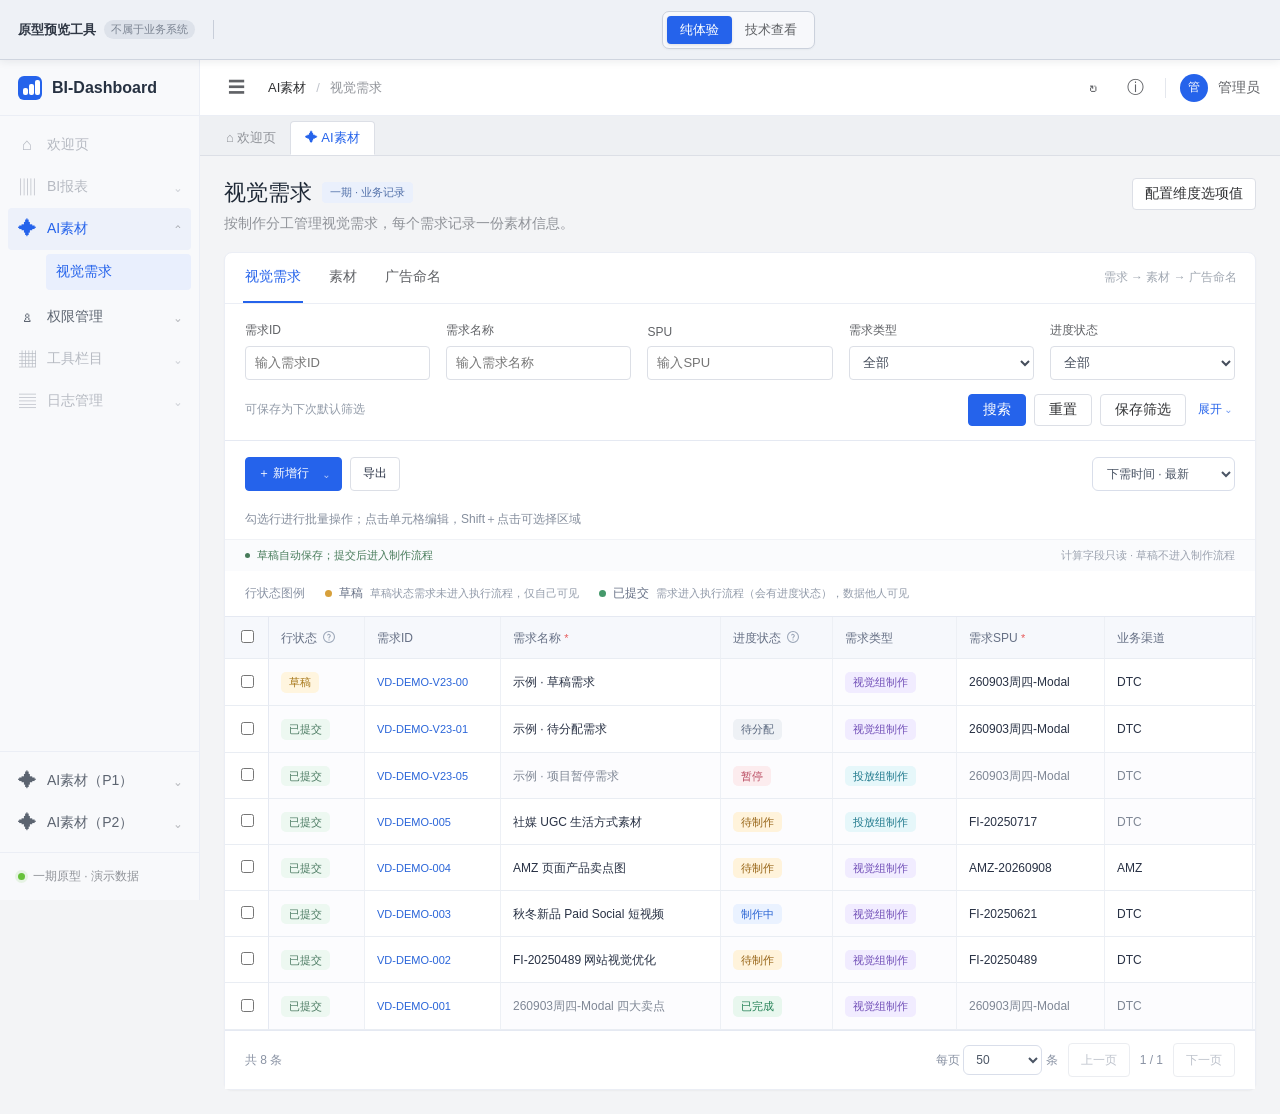
==== commit 2a6231cf: "优化需求4" ====
--- a/index.html
+++ b/index.html
@@ -2,7 +2,7 @@
 <html lang="zh-CN">
 <head>
   <meta charset="UTF-8">
-  <meta name="prototype-build" content="localhost-readonly-release-v2-00d4ca75ed8e2ead">
+  <meta name="prototype-build" content="localhost-readonly-release-v2-c7148e43c1cab17c">
   <meta name="viewport" content="width=device-width, initial-scale=1">
   <meta name="description" content="AI素材一期交互原型：商品重塑、场景生成、素材裂变，支持图片与视频。">
   <title>BI-Dashboard - AI素材</title>
@@ -268,7 +268,7 @@
 @media(max-width:760px){.asset-tag-manage-row{grid-template-columns:minmax(0,1fr) 95px}.asset-tag-manage-row .asset-tag-usage{grid-column:1}.asset-tag-editor-note,.asset-tag-editor-toolbar{align-items:stretch;flex-direction:column}}
 
 /* 素材库 · 关联筛选、清理提示与业务信息 */
-.asset-retention-banner{display:flex;align-items:center;gap:10px;margin:0 24px 16px;padding:12px 14px;border:1px solid #f4dba2;border-radius:8px;color:#805c18;background:#fff9eb}.asset-retention-banner[hidden]{display:none}.asset-retention-icon{width:20px;height:20px;flex:0 0 20px;display:grid;place-items:center;border-radius:50%;color:#fff;background:#d99819;font-weight:700;font-size:12px}.asset-retention-banner p{margin:0;line-height:1.5}.asset-retention-link{padding:0;border:0;background:none;color:#2563eb;text-decoration:underline;font-weight:600}.asset-filter-pair{display:flex;gap:8px;align-items:end;padding:7px 8px;border:1px solid #e4eaf4;border-radius:8px;background:#f8faff}.asset-filter-pair label{display:grid;gap:6px;min-width:0;color:#606266;font-size:12px}.asset-filter-pair .asset-filter-task{width:150px}.asset-filter-pair .asset-filter-node{width:125px}.asset-filter-pair .asset-filter-org{width:125px}.asset-filter-pair .asset-filter-creator{width:120px}.asset-filter-pair select{width:100%;height:32px;padding:0 9px;border:1px solid #dcdfe6;border-radius:6px;background:#fff}.asset-filter-pair select:disabled{color:#a8abb2;background:#f3f4f6}.asset-library-filters>.asset-filter-demand-id,.asset-library-filters>.asset-filter-task-id{width:136px;flex-basis:136px!important}.asset-library-filters>.asset-filter-category,.asset-library-filters>.asset-filter-status{width:120px;flex-basis:120px!important}.asset-library-table{min-width:1420px}.asset-identity{display:flex;align-items:center;gap:10px;min-width:245px}.asset-identity>div:last-child{min-width:0}.asset-identity b,.asset-identity small,.asset-business-cell b,.asset-business-cell small,.asset-source-cell span,.asset-source-cell small{display:block;max-width:200px;overflow:hidden;text-overflow:ellipsis;white-space:nowrap}.asset-identity b,.asset-business-cell b{font-size:12px;font-weight:500}.asset-identity small,.asset-business-cell small,.asset-source-cell small{margin-top:4px;color:#909399;font-size:11px}.asset-source-cell{max-width:180px}.asset-row-actions{white-space:nowrap}.asset-row-actions .table-link+.table-link{margin-left:7px}.asset-thumbnail.asset-expired{color:#909399;background:#f4f4f5;border-style:dashed;cursor:default}.asset-thumbnail.asset-expired span{font-size:10px}.asset-naming-value{display:flex;align-items:center;gap:10px}.asset-naming-value b{flex:1}.asset-naming-value .table-link:disabled{color:#a8abb2;cursor:not-allowed}.asset-info-editor{min-width:min(680px,80vw)}.asset-info-context{display:flex;align-items:center;gap:10px;flex-wrap:wrap;margin-bottom:14px;padding:10px 12px;border-radius:6px;background:#f5f7fa}.asset-info-context span,.asset-info-context small{color:#909399;font-size:12px}.asset-info-context small{margin-left:auto}.asset-info-fields{display:grid;grid-template-columns:repeat(2,minmax(0,1fr));gap:12px}.asset-info-fields label{display:grid;gap:6px;color:#606266;font-size:12px}.asset-info-fields input{width:100%;height:36px;padding:0 10px;border:1px solid #dcdfe6;border-radius:6px;background:#fff;outline:0}.asset-info-fields input:focus{border-color:#2563eb;box-shadow:0 0 0 2px rgba(37,99,235,.1)}.asset-naming-preview{margin-top:16px;padding:12px;border:1px solid #dbe7fb;border-radius:7px;background:#f5f8ff}.asset-naming-preview span,.asset-naming-preview b{display:block}.asset-naming-preview span{color:#606266;font-size:11px}.asset-naming-preview b{margin-top:5px;font-weight:500;overflow-wrap:anywhere}
+.asset-retention-banner{display:flex;align-items:center;gap:10px;margin:0 24px 16px;padding:12px 14px;border:1px solid #f4dba2;border-radius:8px;color:#805c18;background:#fff9eb}.asset-retention-banner[hidden]{display:none}.asset-retention-icon{width:20px;height:20px;flex:0 0 20px;display:grid;place-items:center;border-radius:50%;color:#fff;background:#d99819;font-weight:700;font-size:12px}.asset-retention-banner p{margin:0;line-height:1.5}.asset-retention-link{padding:0;border:0;background:none;color:#2563eb;text-decoration:underline;font-weight:600}.asset-filter-pair{display:flex;gap:8px;align-items:end;padding:7px 8px;border:1px solid #e4eaf4;border-radius:8px;background:#f8faff}.asset-filter-pair label{display:grid;gap:6px;min-width:0;color:#606266;font-size:12px}.asset-filter-pair .asset-filter-task{width:150px}.asset-filter-pair .asset-filter-node{width:125px}.asset-filter-pair .asset-filter-org{width:125px}.asset-filter-pair .asset-filter-creator{width:120px}.asset-filter-pair select{width:100%;height:32px;padding:0 9px;border:1px solid #dcdfe6;border-radius:6px;background:#fff}.asset-filter-pair select:disabled{color:#a8abb2;background:#f3f4f6}.asset-library-filters>.asset-filter-demand-id,.asset-library-filters>.asset-filter-task-id{width:136px;flex-basis:136px!important}.asset-library-filters>.asset-filter-category,.asset-library-filters>.asset-filter-status{width:120px;flex-basis:120px!important}.asset-library-table{min-width:1420px}.asset-identity{display:flex;align-items:center;gap:10px;min-width:245px}.asset-identity>div:last-child{min-width:0}.asset-identity b,.asset-identity small,.asset-business-cell b,.asset-business-cell small,.asset-source-cell span,.asset-source-cell small{display:block;max-width:200px;overflow:hidden;text-overflow:ellipsis;white-space:nowrap}.asset-identity b,.asset-business-cell b{font-size:12px;font-weight:500}.asset-identity small,.asset-business-cell small,.asset-source-cell small{margin-top:4px;color:#909399;font-size:11px}.asset-source-cell{max-width:180px}.asset-row-actions{white-space:nowrap}.asset-row-actions .table-link+.table-link{margin-left:7px}.asset-thumbnail.asset-expired{color:#909399;background:#f4f4f5;border-style:dashed;cursor:default}.asset-thumbnail.asset-expired span{font-size:10px}.asset-naming-value{display:flex;align-items:center;gap:10px}.asset-naming-value b{flex:1}.asset-naming-value .table-link:disabled{color:#a8abb2;cursor:not-allowed}.asset-info-editor{min-width:min(680px,80vw)}.asset-info-context{display:flex;align-items:center;gap:10px;flex-wrap:wrap;margin-bottom:14px;padding:10px 12px;border-radius:6px;background:#f5f7fa}.asset-info-context span,.asset-info-context small{color:#909399;font-size:12px}.asset-info-context small{margin-left:auto}.asset-info-fields{display:grid;grid-template-columns:repeat(2,minmax(0,1fr));gap:12px}.asset-info-fields label{display:grid;gap:6px;color:#606266;font-size:12px}.asset-info-fields input{width:100%;height:36px;padding:0 10px;border:1px solid #dcdfe6;border-radius:6px;background:#fff;outline:0}.asset-info-fields input:focus{border-color:#2563eb;box-shadow:0 0 0 2px rgba(37,99,235,.1)}.asset-naming-preview{margin-top:16px;padding:12px;border:1px solid #dbe7fb;border-radius:7px;background:#f5f8ff}.asset-naming-preview>div>span,.asset-naming-preview b{display:block}.asset-naming-preview>div>span{color:#606266;font-size:11px}.asset-naming-preview b{margin-top:5px;font-weight:500;overflow-wrap:anywhere}
 @media(max-width:980px){.asset-library-filters>.asset-filter-demand-id,.asset-library-filters>.asset-filter-task-id,.asset-library-filters>.asset-filter-category,.asset-library-filters>.asset-filter-status{flex:1 1 120px!important;width:auto}.asset-filter-pair{flex:1 1 270px}.asset-filter-pair label{flex:1;width:auto!important}}
 @media(max-width:760px){.asset-retention-banner{margin:0 14px 14px}.asset-info-editor{min-width:0}.asset-info-fields{grid-template-columns:1fr}}
 
@@ -514,7 +514,7 @@
 /* 素材库 · 素材命名列表与视觉需求同源编辑控件 */
 .asset-naming-cell{min-width:250px;max-width:360px}.asset-naming-cell b{display:block;overflow:hidden;text-overflow:ellipsis;white-space:nowrap;color:#303133;font-size:12px;font-weight:500}.asset-library-table{min-width:1120px}
 .asset-info-context b,.asset-info-context span{display:inline-flex;align-items:center;min-height:26px}.asset-info-context b{font-size:13px}.asset-info-fields select{width:100%;height:36px;padding:0 30px 0 10px;border:1px solid #dcdfe6;border-radius:6px;background:#fff;outline:0}.asset-info-fields select:focus{border-color:#2563eb;box-shadow:0 0 0 2px rgba(37,99,235,.1)}
-.asset-info-label,.asset-info-field>span{display:inline-flex;align-items:center;gap:3px;width:max-content;max-width:100%;white-space:nowrap}.asset-info-fields .required-mark,.asset-info-field .required-mark{color:#f56c6c;font-style:normal;font-weight:600}.asset-naming-missing-hint{display:block;margin-top:8px!important;color:#e6a23c!important;font-size:11px;line-height:1.5}.asset-naming-missing-hint.complete{color:#67c23a!important}
+.asset-info-label,.asset-info-field>span{display:inline-flex;align-items:center;gap:3px;width:max-content;max-width:100%;white-space:nowrap}.asset-info-fields .required-mark,.asset-info-field .required-mark{color:#f56c6c;font-style:normal;font-weight:600}
 .task-assets-shortcut-row{display:flex;align-items:center;justify-content:space-between;gap:16px;flex-wrap:wrap}.task-assets-shortcut-row .button{min-height:32px;padding:6px 12px}
 .asset-info-field{display:grid;gap:6px;color:#606266;font-size:12px}.asset-info-multi-select{position:relative}.asset-info-multi-select summary{width:100%;height:36px;padding:0 10px;border:1px solid #dcdfe6;border-radius:6px;display:flex;align-items:center;justify-content:space-between;gap:8px;list-style:none;color:#303133;background:#fff;outline:0;cursor:pointer}.asset-info-multi-select summary::-webkit-details-marker{display:none}.asset-info-multi-select summary:focus,.asset-info-multi-select[open] summary{border-color:#2563eb;box-shadow:0 0 0 2px rgba(37,99,235,.1)}.asset-info-multi-select summary>span{min-width:0;overflow:hidden;text-overflow:ellipsis;white-space:nowrap}.asset-info-multi-select summary i{flex:0 0 auto;color:#909399;font-size:12px;font-style:normal;transition:transform .15s}.asset-info-multi-select[open] summary i{transform:rotate(180deg)}.asset-info-multi-select.has-selection summary>span{color:#2563eb}
 .asset-info-multi-menu{position:absolute;z-index:45;top:calc(100% + 6px);left:0;width:max-content;min-width:100%;max-width:320px;max-height:230px;padding:6px;border:1px solid #e4e7ed;border-radius:7px;overflow:auto;background:#fff;box-shadow:0 8px 24px rgba(31,41,55,.14)}.asset-info-multi-menu label{min-height:34px;padding:7px 9px;border-radius:5px;display:flex;align-items:center;gap:8px;color:#303133;font-size:12px;cursor:pointer;white-space:nowrap}.asset-info-multi-menu label:hover{background:#f5f8ff}.asset-info-multi-menu input{width:15px!important;height:15px!important;margin:0;padding:0;border:0;box-shadow:none;accent-color:#2563eb}
@@ -823,6 +823,17 @@
 @media(max-width:950px){.menu-management-layout{grid-template-columns:210px minmax(0,1fr);gap:12px;margin:14px}.menu-original-form{grid-template-columns:1fr}.menu-original-form .wide{grid-column:1}.menu-form-switches{grid-template-columns:repeat(2,1fr)}.menu-button-section{padding-left:0}.menu-original-field>span:first-child{width:77px;flex-basis:77px}}
 @media(max-width:650px){.menu-management-layout{grid-template-columns:1fr}.menu-management-tree-panel{border-right:0;padding-right:0;border-bottom:1px solid #ebeef5;padding-bottom:10px}.menu-management-tree{max-height:230px}.menu-editor-scroll{max-height:none}}
 
+.naming-preview-field{display:block;min-height:34px;padding:7px 9px;border:1px solid #dcdfe6;border-radius:4px;background:#f6f8fc;color:#536179;font-size:13px;line-height:1.5;overflow-wrap:anywhere}
+.naming-preview-missing{color:#bf252b;font-weight:600}
+
+#mainDialog[open]:has(.demand-option-manager){display:flex;flex-direction:column}
+#mainDialog:has(.demand-option-manager)>.dialog-body{flex:1 1 auto;min-height:0;max-height:none}
+#mainDialog:has(.demand-option-manager)>:is(.dialog-head,.dialog-foot){flex-shrink:0}
+.demand-option-tabs{position:sticky;top:0;z-index:3;display:flex;gap:20px;margin-bottom:16px;border-bottom:1px solid #e4e7ed;background:#fff}
+.demand-option-tabs button{padding:7px 10px 10px;border:0;border-bottom:2px solid transparent;background:none;color:#606266;white-space:nowrap}
+.demand-option-tabs button[aria-selected="true"]{border-bottom-color:#2563eb;color:#1d4ed8;font-weight:600}
+.demand-option-tabs button:focus-visible{outline:2px solid #8aa9ee;outline-offset:-2px;border-radius:4px}
+
 </style>
   <style data-bundle="visual-demand-records.css">
 /* AI素材 · 视觉需求一期业务记录。 */
@@ -834,8 +845,8 @@
 @media(max-width:1050px){.vd-filters{grid-template-columns:repeat(2,minmax(0,1fr))}.vd-filter-actions{grid-column:1/-1}}
 
 /* 需求类型与按广告命名汇总的投放广告。 */
-.vd-demand-type{display:inline-block;margin-top:5px;padding:2px 6px;border-radius:3px;font-size:11px;line-height:1.5;color:#6d82a6;background:#f0f4fb;white-space:nowrap}.vd-ad-description{display:flex;align-items:center;justify-content:space-between;gap:16px;padding:0 18px 16px;font-size:12px;color:#939caa}.vd-ad-description b{font-weight:400;white-space:nowrap;color:#7b8799}.vd-ad-table{min-width:1340px}.vd-ad-table td:first-child{min-width:250px;max-width:310px}.vd-ad-table td:nth-child(2){min-width:190px;max-width:240px}.vd-ad-table td:nth-child(5){max-width:210px}.vd-source-demand{padding:0;text-align:left;line-height:1.6;white-space:normal;overflow-wrap:anywhere}.vd-type-help{display:block;color:#9aa3af;font-size:11px;line-height:1.6}.vd-optional{color:#a1a8b2;font-size:11px}.vd-ad-filters{grid-template-columns:minmax(230px,1.6fr) repeat(3,minmax(100px,1fr)) auto}
-@media(max-width:1050px){.vd-ad-filters{grid-template-columns:repeat(2,minmax(0,1fr))}.vd-ad-description{align-items:flex-start;flex-direction:column;gap:6px}}
+.vd-demand-type{display:inline-block;margin-top:5px;padding:2px 6px;border-radius:3px;font-size:11px;line-height:1.5;color:#6d82a6;background:#f0f4fb;white-space:nowrap}.vd-ad-table{min-width:1340px}.vd-ad-table td:first-child{min-width:250px;max-width:310px}.vd-ad-table td:nth-child(2){min-width:190px;max-width:240px}.vd-ad-table td:nth-child(5){max-width:210px}.vd-source-demand{padding:0;text-align:left;line-height:1.6;white-space:normal;overflow-wrap:anywhere}.vd-type-help{display:block;color:#9aa3af;font-size:11px;line-height:1.6}.vd-optional{color:#a1a8b2;font-size:11px}.vd-ad-filters{grid-template-columns:minmax(230px,1.6fr) repeat(3,minmax(100px,1fr)) auto}
+
 
 /* 本期素材记录页签，不提供复杂素材库能力。 */
 .vd-material-filters{grid-template-columns:minmax(230px,1.6fr) repeat(3,minmax(100px,1fr)) auto}.vd-material-toolbar{border-top:1px solid #eff1f5;padding-top:14px;padding-bottom:18px}.vd-material-table{min-width:1300px}.vd-material-table td:first-child{min-width:220px;max-width:270px}.vd-material-table td:nth-child(2){min-width:190px;max-width:240px}.vd-material-table td:last-child{min-width:230px}.vd-create-ad{font-weight:500}
@@ -871,6 +882,24 @@
 .vd-ad-filters{grid-template-columns:repeat(4,minmax(0,1fr));gap:16px 18px;padding:20px}.vd-ad-filter-footer{grid-column:1/-1;display:flex;align-items:center;justify-content:space-between;gap:14px;padding-top:2px}.vd-ad-filters .vd-filter-actions{grid-column:auto}.vd-ad-table{min-width:1310px}.vd-ad-table td:nth-child(2){min-width:250px;max-width:320px;overflow-wrap:anywhere}.vd-ad-table td:nth-child(4){min-width:140px}.vd-ad-table td:nth-child(5){min-width:125px}.vd-ad-table td:last-child{min-width:175px}.vd-unlinked-ads{margin:0 20px 20px;padding:12px 14px;background:#fffbf1;border:1px solid #f2e7ca;border-radius:5px;color:#9b7b48;font-size:12px}.vd-unlinked-ads summary{cursor:pointer}.vd-unlinked-ads li{margin:8px 0;overflow-wrap:anywhere}
 @media(max-width:1100px){.vd-ad-filters{grid-template-columns:repeat(2,minmax(0,1fr))}.vd-ad-filter-footer{align-items:flex-start;flex-direction:column}.vd-ad-filter-footer .vd-filter-actions{width:100%;justify-content:flex-end}}
 @media(max-width:600px){.vd-ad-filters{grid-template-columns:1fr}.vd-ad-filter-footer .vd-filter-actions{flex-wrap:wrap;justify-content:flex-start}}
+.vd-ad-platform-bar{display:flex;align-items:center;flex-wrap:wrap;gap:10px 16px;padding:14px 20px;border-bottom:1px solid #e6ecf5;background:#f8faff;color:#3d4b62}
+#vdAdPlatformLabel{font-size:13px;font-weight:600}
+.vd-ad-platform-choices{display:inline-flex;gap:4px;padding:3px;border:1px solid #e0e7f1;border-radius:7px;background:#edf2f9}
+.vd-ad-platform-choice{position:relative;cursor:pointer}
+.vd-ad-platform-choice input{position:absolute;inset:0;width:100%;height:100%;margin:0;opacity:0;cursor:pointer}
+.vd-ad-platform-choice span{display:block;min-width:96px;padding:6px 13px;border-radius:4px;color:#526178;font-size:13px;text-align:center;line-height:20px}
+.vd-ad-platform-choice:hover span{background:#e2eaf6}
+.vd-ad-platform-choice input:checked+span{background:#fff;color:#1d4ed8;font-weight:600;box-shadow:0 1px 4px #253d641f}
+.vd-ad-platform-choice input:focus-visible+span{outline:2px solid #2563eb;outline-offset:1px}
+.vd-ad-platform-hint,.vd-ad-count{color:#64748b;font-size:12px;line-height:1.55}
+.vd-ad-record-toolbar.vd-record-toolbar{margin:0;padding:2px 20px 14px}
+@media(max-width:600px){.vd-ad-platform-hint{flex-basis:100%}.vd-ad-platform-choice span{min-width:0;padding-inline:9px}}
+.vd-ad-multi-field{display:flex;flex-direction:column;gap:7px;min-width:0;color:#606266;font-size:12px}
+.vd-ad-multi-field .asset-multi-menu{width:100%;padding:4px}
+.vd-ad-multi-field .asset-multi-options{margin:0}
+.vd-ad-multi-field .asset-multi-option input{min-height:0;padding:0}
+.vd-ad-multi-field .asset-multi-option input:focus-visible{outline:2px solid #8aa9ee;outline-offset:2px}
+.vd-ad-multi-field summary[aria-invalid="true"]{border-color:#f56c6c}
 
 /* V14: visible production days, explicit material IDs, and name-based material detail links. */
 .vd-demand-table{min-width:1240px}.vd-demand-table td.vd-demand-cycle{min-width:80px;white-space:nowrap;font-variant-numeric:tabular-nums}.vd-demand-table td:last-child{min-width:135px}.vd-copyable-material-name{display:flex;align-items:baseline;gap:12px;flex-wrap:wrap}.vd-copyable-material-name>span{overflow-wrap:anywhere}.vd-copy-material-name{flex:none;font-size:12px}.vd-material-table td:last-child{min-width:175px}.vd-ad-table{min-width:1390px}.vd-ad-table td:nth-child(2){min-width:130px;max-width:170px;overflow-wrap:anywhere}.vd-ad-table td:nth-child(3){min-width:260px;max-width:320px;overflow-wrap:anywhere}.vd-ad-table td:nth-child(4){min-width:90px}.vd-ad-table td:nth-child(5){min-width:135px}.vd-ad-table td:nth-child(6){min-width:125px}.vd-ad-table td:last-child{min-width:90px}.vd-ad-material-name{display:block;width:100%;padding:0;text-align:left;white-space:normal;line-height:1.7;overflow-wrap:anywhere}
@@ -887,6 +916,47 @@
 
 /* V24: material selection, split naming columns and material drawer. */
 .vd-record-toolbar{display:flex;align-items:center;justify-content:space-between;gap:16px;margin:16px 0}.vd-material-note{font-size:12px;color:#8490a2;line-height:1.7;margin:20px 0 8px}.vd-material-bulk{display:flex;align-items:center;gap:12px}.vd-material-bulk[hidden]{display:none}.vd-material-bulk>span:first-child{font-size:12px;color:#78849a}.vd-disabled-tip{display:inline-flex}.vd-disabled-tip button:disabled{pointer-events:none}.vd-material-table-v24{table-layout:fixed;min-width:1112px;width:100%}.vd-material-table-v24 td{min-width:0!important;max-width:none!important;overflow-wrap:anywhere}.vd-material-table-v24 th:first-child,.vd-material-table-v24 td:first-child{width:42px;padding:14px 12px}.vd-material-table-v24 .is-selected{background:#f3f7ff}.vd-truncated-name{display:block!important;width:100%;min-width:0;max-width:100%;overflow:hidden;text-overflow:ellipsis;white-space:nowrap!important;overflow-wrap:normal!important;text-align:left}.vd-ad-table-v24{table-layout:fixed;min-width:1930px;width:100%}.vd-ad-table-v24 td{min-width:0!important;max-width:none!important;overflow-wrap:anywhere}.vd-ad-table-v24 .vd-ad-material-name{padding:0;line-height:1.7}.vd-ad-table-v24 small,.vd-material-table-v24 small{overflow:hidden;text-overflow:ellipsis;white-space:nowrap}.vd-material-drawer h2{overflow-wrap:anywhere;font-size:17px}.vd-material-drawer h3{font-size:14px;margin:0 0 20px;color:#41516a}.vd-material-drawer .detail-field b{white-space:pre-wrap;overflow-wrap:anywhere;min-height:20px}.vd-material-drawer .detail-section+.detail-section{margin-top:28px;padding-top:24px;border-top:1px solid #edf0f5}.vd-material-drawer .detail-fields{gap:20px}.vd-material-drawer .detail-field{min-width:0}.vd-batch-naming-preview h3{font-size:14px;margin:8px 0 12px}.vd-batch-preview-item{padding:14px 16px;margin-bottom:10px;background:#f7f9fc;border:1px solid #e6ebf3;border-radius:6px;overflow-wrap:anywhere}.vd-batch-preview-item b,.vd-batch-preview-item small{display:block;line-height:1.7}.vd-batch-preview-item b{font-size:12px;font-weight:500}.vd-batch-preview-item small{color:#8893a3;font-size:11px}.vd-batch-preview-item p{font-size:13px;color:#4f6d9d;margin:10px 0 3px}.vd-delete-confirm ul{max-height:240px;overflow:auto;padding-left:20px}.vd-delete-confirm li{margin-bottom:12px;overflow-wrap:anywhere}
+
+/* Platform-specific naming forms and account display. */
+#mainDialog[open]:has(.vd-ad-naming-form){display:flex;flex-direction:column}
+#mainDialog:has(.vd-ad-naming-form)>.dialog-body{flex:1 1 auto;min-height:0;max-height:none}
+#mainDialog:has(.vd-ad-naming-form)>:is(.dialog-head,.dialog-foot){flex-shrink:0}
+.vd-ad-tools{display:flex;align-items:center;gap:8px}
+.vd-platform-form-fields{display:contents}
+.vd-ad-naming-form label .required-mark,.vd-ad-naming-form .required-mark{color:#f56c6c;font-style:normal}
+.vd-account-field{display:flex;flex-direction:column;gap:8px;min-width:0;font-size:13px;color:#536179}
+.vd-account-lines{display:flex;flex-direction:column;align-items:flex-start;gap:2px;white-space:normal;overflow-wrap:anywhere}
+.vd-account-lines strong{color:#344054;font-weight:600}
+.vd-account-lines small{color:#8794a7;font-size:11px;margin:0}
+.vd-account-picker{position:relative}
+.vd-account-picker summary,.vd-account-fixed{display:flex;align-items:center;justify-content:space-between;gap:8px;min-height:40px;padding:7px 12px;box-sizing:border-box;border:1px solid #d9e0ec;border-radius:5px;background:#fff}
+.vd-account-picker summary{list-style:none;cursor:pointer}
+.vd-account-picker summary::-webkit-details-marker{display:none}
+.vd-account-picker summary:focus-visible,.vd-account-options button:focus-visible{outline:2px solid #90b1ff;outline-offset:1px}
+.vd-account-picker[open]{z-index:5}
+.vd-account-placeholder{color:#667085}
+.vd-account-options{position:absolute;top:calc(100% + 4px);left:0;right:0;z-index:6;min-width:170px;padding:4px;max-height:min(210px,var(--vd-account-menu-space,210px));overflow:auto;border:1px solid #dfe6f1;border-radius:6px;background:#fff;box-shadow:0 8px 20px #2334531c}
+.vd-account-opens-up .vd-account-options{top:auto;bottom:calc(100% + 4px)}
+.vd-account-options button{display:block;width:100%;padding:8px 10px;border:0;border-radius:4px;background:#fff;text-align:left;cursor:pointer}
+.vd-account-options button:hover,.vd-account-options button[aria-pressed=true]{background:#edf3ff}
+.vd-account-fixed{background:#f6f8fc}
+.vd-account-locked{flex:none;font-size:11px;color:#8794a7}
+.vd-batch-preview-item .vd-ad-preview-name{display:block;font-size:14px;line-height:1.55;color:#29476e;font-weight:650;overflow-wrap:anywhere}
+.vd-batch-preview-item .vd-ad-preview-material{display:block;font-size:11px;color:#8894a8;margin:5px 0 0;overflow-wrap:anywhere}
+.vd-google-ad-create{row-gap:12px}
+.vd-google-ad-create .vd-batch-naming-preview h3{margin:0 0 8px}
+.vd-google-ad-create .vd-batch-preview-item{margin-bottom:0}
+.vd-ad-table-v24.vd-google-ad-table{min-width:1870px}
+
+#mainDialog:has(.vd-visual-execution) .dialog-foot{justify-content:flex-end}
+#mainDialog:has(.vd-visual-execution) .dialog-foot>span,
+#mainDialog:has(.vd-visual-execution) .dialog-cancel{display:none}
+#mainDialog:has(.vd-visual-execution) #dialogConfirm::after{content:"⌄";margin-left:8px}
+.vd-execution-priority input[readonly]{background:#f3f5f8;color:#606266}
+.vd-execution-status-menu{position:fixed;inset:auto;margin:0;min-width:146px;padding:4px;border:1px solid #dfe6f1;border-radius:6px;background:#fff;box-shadow:0 8px 20px #2334531c}
+.vd-execution-status-menu button{display:block;width:100%;padding:8px 12px;text-align:left;border:0;border-radius:4px;background:#fff;color:#303133}
+.vd-execution-status-menu button:hover,.vd-execution-status-menu button:focus-visible{background:#f0f5ff}
+.vd-execution-status-menu button[aria-current]{color:#235da7;font-weight:600}
 
 </style>
   <style data-bundle="visual-demand-grid.css">
@@ -1471,7 +1541,7 @@
   <script data-bundle="standalone-bootstrap">
 (() => {
   'use strict';
-  const prefix = "ai-material-online-00d4ca75ed8e2ead:";
+  const prefix = "ai-material-online-c7148e43c1cab17c:";
   const seeds = {"ai-material-page-design-v4":{"primary":"#2563eb","density":"comfortable","radius":8,"hidden":{"creationSteps":false,"serialNote":false,"runCard":false},"content":{"workspace:text:#flowList\u003esection[node=clean]\u003ediv:1\u003ediv:1\u003ep:1":"样板图/人台图生成高端3D透明底图","workspace:text:#flowList\u003esection[node=detail]\u003ediv:1\u003ediv:1\u003ep:1":"精修素材（改表情、姿势、尺寸等），一张图裂变全套广告物料","workspace:text:section:1\u003enav:1\u003espan:2\u003espan:1":"任务执行","workspace:text:section:1\u003enav:1\u003espan:1\u003espan:1":"任务创建","workspace:text:section:1\u003enav:1\u003espan:3\u003espan:1":"素材入库","workspace:text:#nodeStage\u003earticle:1\u003ediv:1\u003ediv:1\u003ep:1":"可单选或多选，多选时固定按节点顺序从上往下执行","workspace:text:#flowList\u003esection[node=clean]\u003ediv:1\u003ediv:2\u003espan:1":"平均消耗 1,200 额度","workspace:text:#flowList\u003esection[node=scene]\u003ediv:1\u003ediv:2\u003espan:1":"平均消耗 2,800 额度","workspace:text:#flowList\u003esection[node=detail]\u003ediv:1\u003ediv:2\u003espan:1":"平均消耗 1,600 额度","workspace:text:#flowList\u003ediv:1\u003espan:1":"","workspace:text:#flowList\u003ediv:2\u003espan:1":"","workspace:text:#taskStage\u003ediv:3\u003ediv:1\u003earticle:1\u003ediv:2\u003elabel:1\u003espan:1":"*任务名称","workspace:text:#taskStage\u003ediv:3\u003ediv:1\u003earticle:1\u003ediv:2\u003elabel:1\u003eem:1":"","workspace:text:#saveState":"","workspace:text:#applyTaskTemplate":"","workspace:text:#loadTemplate":"选择模板","workspace:text:#nodeConfigList\u003esection[node=clean]\u003ediv:2\u003ediv:2\u003ediv:1\u003ediv:1\u003eh4:1":"素材配置","workspace:text:#nodeConfigList\u003esection[node=clean]\u003ediv:1\u003ediv:2\u003ediv:1\u003ediv:1\u003eh4:1":"素材处理","workspace:text:#nodeConfigList\u003esection[node=clean]\u003ediv:1\u003ediv:1\u003ediv:1\u003ediv:1\u003eh4:1\u003eem:1":"*","workspace:text:#currentNodeSubtitle":"将素材放入指定人物、环境或营销场景","workspace:text:#nodeConfigList\u003esection[node=clean]\u003ediv:1\u003ediv:1\u003ediv:1\u003ediv:1\u003ep:1":"","workspace:text:#taskStage\u003ediv:1\u003easide:1\u003ediv:1\u003ediv:1\u003espan:1":"","workspace:text:#nodeConfigList\u003esection[node=clean]\u003ediv:1\u003ediv:2\u003ediv:1\u003ediv:1\u003ep:1":"","workspace:text:#routePreview\u003ediv:1\u003ediv:1\u003esmall:1":"","workspace:text:#routePreview\u003ediv:2\u003ediv:1\u003esmall:1":"","workspace:text:#routePreview\u003ediv:3\u003ediv:1\u003esmall:1":"","workspace:text:#generationCache\u003ediv:2\u003esection:1\u003ediv:2\u003elabel:1\u003ediv:1\u003ediv:1\u003ediv:1\u003ei:1":"","workspace:text:#generationCache\u003ediv:2\u003esection:1\u003ediv:2\u003elabel:1\u003ediv:1\u003ediv:1\u003ediv:1\u003espan:1":"","workspace:text:#generationCache\u003ediv:2\u003esection:1\u003ediv:2\u003elabel:1\u003ediv:1\u003ediv:1\u003eem:1":"","workspace:text:#generationCache\u003ediv:2\u003esection:1\u003ediv:2\u003elabel:1\u003ediv:1\u003ediv:1\u003ediv:2\u003ei:1":"","workspace:text:#generationCache\u003ediv:2\u003esection:1\u003ediv:2\u003elabel:2\u003ediv:1\u003ediv:1\u003ediv:1\u003espan:1":"","workspace:text:#generationCache\u003ediv:2\u003esection:1\u003ediv:2\u003elabel:2\u003ediv:1\u003ediv:1\u003ediv:1\u003ei:1":"","workspace:text:#generationCache\u003ediv:2\u003esection:1\u003ediv:2\u003elabel:2\u003ediv:1\u003ediv:1\u003eem:1":"","workspace:text:#generationCache\u003ediv:2\u003esection:1\u003ediv:2\u003elabel:2\u003ediv:1\u003ediv:1\u003ediv:2\u003ei:1":"","workspace:text:#generationCache\u003ediv:2\u003esection:1\u003ediv:2\u003elabel:1\u003ediv:2\u003eb:1":"正面视角","workspace:text:#generationCache\u003ediv:2\u003esection:1\u003ediv:2\u003elabel:1\u003ediv:2\u003esmall:1":"","workspace:text:#generationCache\u003ediv:2\u003esection:1\u003ediv:2\u003elabel:1\u003ediv:1\u003esmall:1":"","workspace:text:#generationCache\u003ediv:2\u003esection:1\u003ediv:2\u003elabel:2\u003ediv:1\u003esmall:1":"","workspace:text:#generationCache\u003ediv:2\u003esection:1\u003ediv:2\u003elabel:2\u003ediv:2\u003eb:1":"侧面视角","workspace:text:#generationCache\u003ediv:2\u003esection:1\u003ediv:2\u003elabel:2\u003ediv:2\u003esmall:1":"","workspace:text:#generationCache\u003ediv:2\u003esection:1\u003ediv:1\u003ediv:1\u003eb:1":"","workspace:text:#nodeNextHint":"","workspace:text:#generationCache\u003ediv:2\u003ediv:1\u003ebutton:1\u003esmall:1":"","workspace:text:#generationCache\u003ediv:2\u003ediv:1\u003ebutton:2\u003esmall:1":"","workspace:text:#generationCache\u003ediv:1\u003ediv:1\u003esmall:1":"","workspace:text:#generationCache\u003ediv:2\u003ediv:1\u003ebutton:2\u003eb:1":"V1","workspace:text:#nodeConfigList\u003esection[node=clean]\u003ediv:1\u003ediv:2\u003ediv:2\u003ediv:1\u003efieldset:2\u003esmall:1":"","workspace:text:#taskStage\u003ediv:1\u003easide:1\u003ep:1":"","workspace:text:#nodeConfigList\u003esection[node=clean]\u003ediv:1\u003ediv:2\u003ediv:2\u003ediv:1\u003efieldset:2\u003ediv:1\u003elabel:1\u003espan:1":"正面3D","workspace:text:#nodeConfigList\u003esection[node=clean]\u003ediv:1\u003ediv:2\u003ediv:2\u003ediv:1\u003efieldset:2\u003ediv:1\u003elabel:2\u003espan:1":"侧面45度","workspace:text:#nodeConfigList\u003esection[node=scene]\u003ediv:1\u003ediv:1\u003ediv:1\u003ediv:1\u003ep:1":"","workspace:text:#nodeConfigList\u003esection[node=scene]\u003ediv:1\u003ediv:1\u003ediv:1\u003ediv:1\u003eh4:1\u003esmall:1":"","workspace:text:semantic:specId=workspace-create-flow:span:E5889BE5BBBAE4BBBBE58AA1:1":"任务创建","workspace:text:semantic:specId=workspace-create-flow:span:E689A7E8A18CE4BBBBE58AA1:1":"任务执行","workspace:text:semantic:specId=workspace-create-flow:span:E7B4A0E69D90E585A5E5BA93:1":"素材入库","workspace:text:semantic:specId=workspace-task-base:p:E5A1ABE58699E4BBBBE58AA1E4BFA1E681AFE5B9B6E98089E68BA9E99C80E8A681E689A7E8A18CE79A84E88A82E782B9:1":"可单选或多选，多选时固定按节点顺序从上往下执行","workspace:text:semantic:specId=workspace-task-base:span:E69CAAE4BF9DE5AD98:1":"","workspace:text:semantic:specId=workspace-node-selection:button:E4BB8EE6A8A1E69DBFE5889BE5BBBA:1":"选择模板","workspace:text:semantic:node=clean:p:E6B885E79086E58E9FE5A78BE7B4A0E69D90EFBC8CE7BB9FE4B880E68890E58FAFE7BBA7E7BBADE58AA0E5B7A5E79A84E6A087E58786E8BE93E585A5:1":"样板图/人台图生成高端3D透明底图","workspace:text:semantic:node=clean:span:E9A284E4BCB02012C20020tokens:1":"平均消耗 1,200 额度","workspace:text:semantic:specId=workspace-node-selection:span:E98089E4B8ADE79BB8E982BBE88A82E782B9E5908EE68C89E9A1BAE5BA8FE4BCA0E98092:1":"","workspace:text:semantic:node=scene:span:E9A284E4BCB02022C80020tokens:1":"平均消耗 2,800 额度","workspace:text:semantic:specId=workspace-node-selection:span:E98089E4B8ADE79BB8E982BBE88A82E782B9E5908EE68C89E9A1BAE5BA8FE4BCA0E98092:2":"","workspace:text:semantic:node=detail:p:E99288E5AFB9E5B180E983A8E997AEE9A298E8BF9BE8A18CE4BA8CE6ACA1E7B2BEE4BFAEE5B9B6E8BE93E587BAE7BB88E7A8BF:1":"精修素材（改表情、姿势、尺寸等），一张图裂变全套广告物料","workspace:text:semantic:node=detail:span:E9A284E4BCB02012C60020tokens:1":"平均消耗 1,600 额度","workspace:text:semantic:specId=workspace-node-config:p:E9858DE7BDAEE5BD93E5898DE88A82E782B9EFBC8CE58FAFE5A49AE6ACA1E7949FE68890E5B9B6E59CA8E7949FE68890E9A284E8A788E4B8ADE9A284:1":"将素材放入指定人物、环境或营销场景","workspace:text:semantic:specId=workspace-node-config:p:E7949FE68890E887B3E5B091E4B880E4BBBDE7B4A0E69D90E5908EEFBC8CE58FAFE8BF9BE585A5E4B88BE4B880E6ADA5:1":"","workspace:text:semantic:specId=workspace-run-summary:span:RUN20SUMMARY:1":"","workspace:text:semantic:specId=workspace-run-summary:small:E8BE93E585A5E7B4A0E69D9020E2869220E9858DE7BDAEE8A681E6B18220E2869220E8BE93E587BAE7B4A0E69D90:1":"","workspace:text:semantic:specId=workspace-run-summary:small:E8BE93E585A5E7B4A0E69D9020E2869220E9858DE7BDAEE8A681E6B18220E2869220E8BE93E587BAE7B4A0E69D90:2":"","workspace:text:semantic:specId=workspace-run-summary:small:E8BE93E585A5E7B4A0E69D9020E2869220E9858DE7BDAEE8A681E6B18220E2869220E8BE93E587BAE7B4A0E69D90:3":"","workspace:text:semantic:specId=workspace-run-summary:p:E88A82E782B9E7949FE68890E5AE8CE68890E5908EEFBC8CE4BDBFE794A8E6A8A1E59D97E58FB3E4B88BE8A792E68C89E992AEE8BF9BE585A5E4B88B:1":"","workspace:text:semantic:node=clean:em:_:1":"*","workspace:text:semantic:node=clean:p:E6B497E7B4A0E69D90E4BB85E694AFE68C81E59BBEE78987EFBC9BE58FAFE59CA8E6AF8FE4B8AAE58886E7B1BBE4B8ADE4B88AE4BCA0E68896E4BB8E:1":"","workspace:text:semantic:node=clean:h4:E7B4A0E69D90E9858DE7BDAE:1":"素材处理","workspace:text:semantic:node=clean:p:E6A8A1E78988E4BB85E4BC9AE8A686E79B96E4BBA5E4B88BE9858DE7BDAEEFBC8CE4B88DE4BC9AE69BBFE68DA2E4B88AE696B9E5B7B2E4B88AE4BCA0:1":"","workspace:text:semantic:node=clean:span:E6ADA3E99DA23D:1":"正面3D","workspace:text:semantic:node=clean:span:E4BEA7E99DA245E5BAA6:1":"侧面45度","workspace:text:semantic:node=clean:small:E59BBEE78987EFBC9AE58BBEE98089E587A0E4B8AAE8A786E8A792E58DB3E7949FE68890E587A0E5BCA0E59BBEE78987EFBC9BE8A786E9A291EFBC9A:1":"","workspace:text:semantic:specId=workspace-node-config:small:E6AF8FE6ACA1E7949FE68890E5BDA2E68890E696B0E78988E69CACEFBC8CE9BB98E8AEA4E5B195E7A4BAE69C80E696B0E7BB93E69E9C:1":"","workspace:text:semantic:node=clean:p:E6A0B7E69DBFE59BBE2FE4BABAE58FB0E59BBEE7949FE68890E9AB98E7ABAF3DE9808FE6988EE5BA95E59BBE:1":"样板图/人台图生成高端3D透明底图","workspace:text:semantic:node=detail:p:E7B2BEE4BFAEE7B4A0E69D90EFBC88E694B9E8A1A8E68385E38081E5A7BFE58ABFE38081E5B0BAE5AFB8E7AD89EFBC89EFBC8CE4B880E5BCA0E59BBE:1":"精修素材（改表情、姿势、尺寸等），一张图裂变全套广告物料","workbench:text:semantic:specId=workbench-page:h1:E5B7A5E4BD9CE58FB0:1":"工作台","workbench:text:section:1\u003eheader:1\u003ediv:1\u003ediv:1\u003eh1:1":"工作台","workspace:text:section:2\u003enav:1\u003espan:1\u003espan:1":"任务创建","workspace:text:section:2\u003enav:1\u003espan:2\u003espan:1":"任务执行","workspace:text:semantic:node=clean:p:E59586E59381E9878DE5A191E4BB85E694AFE68C81E59BBEE78987EFBC9BE58FAFE59CA8E6AF8FE4B8AAE58886E7B1BBE4B8ADE4B88AE4BCA0E68896:1":"","workspace:text:semantic:node=clean:h4:E7B4A0E69D90E5A484E79086:1":"素材处理","workspace:text:semantic:node=clean:p:E6A8A1E69DBFE4BB85E4BC9AE8A686E79B96E4BBA5E4B88BE9858DE7BDAEEFBC8CE4B88DE4BC9AE69BBFE68DA2E4B88AE696B9E5B7B2E4B88AE4BCA0:1":"","workbench:text:semantic:specId=workbench-page:small:E4BB85E5BDB1E5938DE4B88BE696B9E68C87E6A087E58DA1EFBC8CE4B88DE7AD9BE98089E69CAAE5AE8CE68890E4BBBBE58AA1E58897E8A1A8:1":"","workbench:text:section:1\u003esection:1\u003ediv:1\u003espan:1\u003esmall:1":"","workbench:text:semantic:specId=workbench-metrics:small:E782B9E587BBE4B88BE696B9E4BBBBE58AA1E58FAFE5BFABE9809FE7BBA7E7BBAD:1":"","workbench:text:#workbenchPendingNote":"","workbench:text:semantic:specId=workbench-metrics:small:E5BD93E5898DE799BBE5BD95E794A8E688B7E7B4AFE8AEA1:1":"","workbench:text:#workbenchCompletedNote":"","workbench:text:semantic:specId=workbench-metrics:small:tokens20C2B720E7B4AFE8AEA1E5AE9EE99985E6B688E88097:1":"","workbench:text:#workbenchUserQuotaNote":"","workbench:text:semantic:specId=workbench-metrics:small:tokens20C2B720E7BB84E7BB87E7AEA1E79086E59198E58FAFE8A781:1":"","workbench:text:#workbenchOrgQuotaNote":"","workbench:text:semantic:specId=workbench-unfinished-tasks:p:E7BBA7E7BBADE69C80E8BF91E69A82E5AD98E38081E689A7E8A18CE4B8ADE68896E5BE85E585A5E5BA93E79A84E4BBBBE58AA1:1":"","workbench:text:section:1\u003earticle:1\u003ediv:1\u003ediv:1\u003ep:1":"","workbench:text:semantic:specId=workbench-unfinished-tasks:span:E5A78BE7BB88E5B195E7A4BAE585A8E983A820C2B720E4B88DE58F97E697B6E997B4E7AD9BE98089E5BDB1E5938D:1":"始终展示全部 · 不受时间筛选影响","workbench:text:section:1\u003earticle:1\u003ediv:1\u003ediv:2\u003espan:1":"始终展示全部 · 不受时间筛选影响","workspace:text:#nodeConfigList\u003esection[node=clean]\u003ediv:1\u003ediv:2\u003ediv:2\u003ediv:2\u003efieldset:1\u003ediv:1\u003elabel:1\u003espan:1":"正面3D","workspace:text:#nodeConfigList\u003esection[node=clean]\u003ediv:1\u003ediv:2\u003ediv:2\u003ediv:2\u003efieldset:1\u003ediv:1\u003elabel:2\u003espan:1":"侧面45度","workspace:text:#nodeConfigList\u003esection[node=clean]\u003ediv:1\u003ediv:2\u003ediv:2\u003ediv:2\u003efieldset:1\u003esmall:1":"","workbench:text:semantic:specId=component-workbench-1vuqnet:small:E4BB85E5BDB1E5938DE4B88BE696B9E68C87E6A087E58DA1EFBC8CE4B88DE7AD9BE98089E69CAAE5AE8CE68890E4BBBBE58AA1E58897E8A1A8:1":"","workbench:text:semantic:specId=workbench-metrics:span:E68891E5B7B2E5AE8CE68890E79A84E4BBBBE58AA1:1":"我已完成任务","workbench:text:section:1\u003esection:1\u003ediv:2\u003earticle:2\u003ediv:2\u003espan:1":"我已完成任务","workbench:text:semantic:specId=workbench-metrics:span:E68891E79A84E5B7B2E6B688E88097E9A29DE5BAA6:1":"我已消耗额度","workbench:text:section:1\u003esection:1\u003ediv:2\u003earticle:3\u003ediv:2\u003espan:1":"我已消耗额度","workbench:text:semantic:specId=workbench-metrics:span:E59381E7898CE4B8ADE5BF83E5B7B2E6B688E88097E9A29DE5BAA6:1":"品牌中心已消耗额度","workbench:text:section:1\u003esection:1\u003ediv:2\u003earticle:4\u003ediv:2\u003espan:1":"品牌中心已消耗额度","workbench:text:semantic:specId=workbench-page:small:E4BB85E5BDB1E5938DE4B88BE696B9E68C87E6A087E58DA1EFBC8CE4B88DE7AD9BE98089E5BE85E58A9EE58897E8A1A8:1":"","workspace:text:semantic:node=clean:span:E9A284E4BCB020C2A52_40:1":"平均消耗 1,200 额度","workspace:text:semantic:node=scene:span:E9A284E4BCB020C2A58_40:1":"平均消耗 2,800 额度","workspace:text:semantic:node=detail:span:E9A284E4BCB020C2A53_20:1":"平均消耗 1,600 额度","workbench:text:section:1\u003esection:2\u003earticle:1\u003ediv:1\u003ediv:1\u003ep:1":"","workspace:text:section:3\u003enav:1\u003espan:1\u003espan:1":"任务创建","workspace:text:section:3\u003enav:1\u003espan:2\u003espan:1":"任务执行","workbench:text:semantic:specId=component-workbench-1vuqnet:small:E4BB85E5BDB1E5938DE4B88BE696B9E68C87E6A087E58DA1EFBC8CE4B88DE7AD9BE98089E5BE85E58A9EE58897E8A1A8:1":"","workbench:text:semantic:specId=component-workbench-kl9uc9:small:E782B9E587BBE4B88BE696B9E4BBBBE58AA1E58FAFE5BFABE9809FE7BBA7E7BBAD:1":"","workbench:text:semantic:specId=component-workbench-k1amyb:span:E68891E79A84E5B7B2E6B688E88097E9A29DE5BAA6:1":"我已消耗额度","workbench:text:semantic:specId=component-workbench-lf8nf6:span:E59381E7898CE4B8ADE5BF83E5B7B2E6B688E88097E9A29DE5BAA6:1":"品牌中心已消耗额度","workbench:text:semantic:specId=component-workbench-ag0xw1:p:E7BBA7E7BBADE69C80E8BF91E69A82E5AD98E38081E689A7E8A18CE4B8ADE68896E5BE85E585A5E5BA93E79A84E4BBBBE58AA1:1":"","demands:text:semantic:dialog=E9858DE7BDAEE7BBB4E5BAA6E98089E9A1B9E580BC:small:E588A0E999A4E4BF9DE79599E5AD98E9878FE698BEE7A4BAEFBC9BE4BFAEE694B9E68C89E7A8B3E5AE9AE6A087E8AF86E5908CE6ADA5E5B7B2E69C89:1":"","demands:text:#dialogBody\u003ediv:1\u003ediv:1\u003esection:1\u003ediv:1\u003esmall:1":"","demands:text:semantic:dialog=E9858DE7BDAEE7BBB4E5BAA6E98089E9A1B9E580BC:p:E588A0E999A4E4BB85E5BDB1E5938DE5908EE7BBADE696B0E5BBBAE4B88EE7BC96E8BE91E4B88BE68B89EFBC9BE4BFAEE694B9E4BC9AE5908CE6ADA5:1":"","demands:text:#dialogSubtitle":"","workspace:text:section:4\u003enav:1\u003espan:1\u003espan:1":"任务创建","workspace:text:section:4\u003enav:1\u003espan:2\u003espan:1":"任务执行"},"styles":{},"selects":{"workspace:select-options:#nodeConfigList\u003esection[node=clean]\u003ediv:1\u003ediv:2\u003ediv:2\u003elabel:1\u003eselect:1":{"options":[{"id":"base-0","label":"熨烫除皱","value":"不美化","disabled":false}],"selectedId":"base-0"},"workspace:select-options:#nodeConfigList\u003esection[node=clean]\u003ediv:1\u003ediv:2\u003ediv:2\u003elabel:3\u003eselect:1":{"options":[{"id":"base-0","label":"高清 1K","value":"高清 1080P","disabled":false}],"selectedId":"base-0"},"workspace:select-options:#nodeConfigList\u003esection[node=clean]\u003ediv:1\u003ediv:2\u003ediv:2\u003elabel:2\u003eselect:1":{"options":[{"id":"base-0","label":"1:1","value":"1:1","disabled":false},{"id":"base-1","label":"4:5","value":"4:5","disabled":false},{"id":"base-2","label":"9:16","value":"9:16","disabled":false},{"id":"base-3","label":"4:3横版","value":"16:9","disabled":false}],"selectedId":"base-1"},"workspace:select-options:#orgSelect":{"options":[{"id":"base-0","label":"品牌","value":"品牌中心 / 视觉设计部","disabled":false},{"id":"base-1","label":"潮牌","value":"电商中心 / 内容运营组","disabled":false},{"id":"base-2","label":"亚马逊","value":"海外事业部 / 广告投放组","disabled":false}],"selectedId":"base-0"},"workspace:select-options:#businessLineSelect":{"options":[{"id":"base-0","label":"FB广告","value":"品牌电商","disabled":false},{"id":"base-1","label":"谷歌广告","value":"海外电商","disabled":false},{"id":"base-2","label":"站内商品图","value":"内容营销","disabled":false},{"id":"base-3","label":"站内banner","value":"直播业务","disabled":false},{"id":"custom-mu59tmsk-1","label":"TikTok广告","value":"__prototype_custom-mu59tmsk-1","disabled":false}],"selectedId":"base-0"},"workspace:select-options:semantic:specId=workspace-task-base:select:E99C80E6B182E983A8E997A8:1":{"options":[{"id":"base-0","label":"品牌","value":"品牌中心 / 视觉设计部","disabled":false},{"id":"base-1","label":"潮牌","value":"电商中心 / 内容运营组","disabled":false},{"id":"base-2","label":"亚马逊","value":"海外事业部 / 广告投放组","disabled":false}],"selectedId":"base-0"},"workspace:select-options:semantic:specId=workspace-task-base:select:E4B89AE58AA1E7BABF:1":{"options":[{"id":"base-0","label":"FB广告","value":"品牌电商","disabled":false},{"id":"base-1","label":"谷歌广告","value":"海外电商","disabled":false},{"id":"base-2","label":"站内商品图","value":"内容营销","disabled":false},{"id":"base-3","label":"站内banner","value":"直播业务","disabled":false},{"id":"custom-mu59tmsk-1","label":"TikTok广告","value":"__prototype_custom-mu59tmsk-1","disabled":false}],"selectedId":"base-0"},"workspace:select-options:semantic:node=clean:select:E695B0E5AD97E7BE8EE58C96:1":{"options":[{"id":"base-0","label":"熨烫除皱","value":"不美化","disabled":false}],"selectedId":"base-0"},"workspace:select-options:semantic:node=clean:select:E8BE93E587BAE8A784E6A0BC:1":{"options":[{"id":"base-0","label":"1:1","value":"1:1","disabled":false},{"id":"base-1","label":"4:5","value":"4:5","disabled":false},{"id":"base-2","label":"9:16","value":"9:16","disabled":false},{"id":"base-3","label":"4:3横版","value":"16:9","disabled":false}],"selectedId":"base-1"},"workspace:select-options:semantic:node=clean:select:E794BBE8B4A8E8A681E6B182:1":{"options":[{"id":"base-0","label":"高清 1K","value":"高清 1080P","disabled":false}],"selectedId":"base-0"},"workspace:select-options:#nodeConfigList\u003esection[node=clean]\u003ediv:1\u003ediv:2\u003ediv:2\u003ediv:2\u003elabel:1\u003eselect:1":{"options":[{"id":"base-0","label":"1:1","value":"1:1","disabled":false},{"id":"base-1","label":"4:5","value":"4:5","disabled":false},{"id":"base-2","label":"9:16","value":"9:16","disabled":false},{"id":"base-3","label":"4:3横版","value":"16:9","disabled":false}],"selectedId":"base-1"},"workspace:select-options:#nodeConfigList\u003esection[node=clean]\u003ediv:1\u003ediv:2\u003ediv:2\u003ediv:2\u003elabel:2\u003eselect:1":{"options":[{"id":"base-0","label":"高清 1K","value":"高清 1080P","disabled":false}],"selectedId":"base-0"},"workspace:select-options:#nodeConfigList\u003esection[node=clean]\u003ediv:1\u003ediv:2\u003ediv:2\u003ediv:2\u003elabel:3\u003eselect:1":{"options":[{"id":"base-0","label":"熨烫除皱","value":"不美化","disabled":false}],"selectedId":"base-0"}}},"ai-material-prototype-specs-v1":{"menus-page":{"feature":"\u003cp\u003e沿用原平台菜单管理的菜单树、配置表单和按钮权限表，将 AI素材功能权限接入现有菜单与按钮体系。\u003c/p\u003e","data":"\u003cp\u003e保留原平台已观察到的菜单及按钮标识。当前 AI素材五个业务菜单包含 18 个权限点，其中 15 个本期可用；查看视觉需求、管理视觉需求及素材裂变暂缓。独立节点操作挂在任务与消耗下，不恢复节点权限菜单；AI素材（参考）标注非本期需求。\u003c/p\u003e","interaction":"\u003cp\u003e支持按名称或标识搜索、展开折叠菜单树，查看和维护菜单、按钮权限。菜单与按钮标识全局唯一，不能形成循环层级；保存仅修改本地原型。\u003c/p\u003e"},"menu-permission-tree":{"feature":"\u003cp\u003e原菜单和 AI素材新增权限按层级展示；按钮权限不显示为业务导航菜单。\u003c/p\u003e","data":"\u003cp\u003e菜单查看权限和具体操作权限独立；商品重塑、场景生成及素材裂变分别维护独立标识。\u003c/p\u003e","interaction":"\u003cp\u003e搜索匹配名称或标识并保留其祖先菜单；点击节点查看配置，选中菜单可新增下级或删除。被其他权限依赖的查看权限不可直接删除。\u003c/p\u003e"},"menu-permission-form":{"feature":"\u003cp\u003e复用原菜单名称、菜单标识、上级菜单、菜单类型、路由、视图、国际化、排序、状态开关和备注配置。按钮类型省略路由及视图字段。\u003c/p\u003e","data":"\u003cp\u003eAI 操作权限备注说明控制内容，前置权限指向对应查看权限；暂缓项保持未启用。\u003c/p\u003e","interaction":"\u003cp\u003e修改或新增保存时校验名称、标识、唯一性、上级关系及前置依赖。此页注册权限点，不代替角色授权或后端权限校验，不按创建人或部门引入数据权限。\u003c/p\u003e"},"menu-button-permissions":{"feature":"\u003cp\u003e使用原平台按钮名称、按钮标识和按钮国际化表格配置菜单下的权限点。\u003c/p\u003e","data":"\u003cp\u003e新建任务权限归属任务与消耗；额度查看与任务查看分开。确认入库、终止任务、素材下载、素材编辑、标签管理及原型管理独立配置。\u003c/p\u003e","interaction":"\u003cp\u003e支持新增、修改、移除按钮权限并随所属菜单保存。操作权限依赖查看权限的规则供角色授权时使用；未获授权默认不允许使用，业务状态要求须单独校验。\u003c/p\u003e"},"users-page":{"feature":"\u003cp\u003e保留原平台用户管理的新增、编辑、删除、赋予角色、初始化密码与超管不可修改规则，仅增加部门架构卡片及用户所属部门。\u003c/p\u003e","data":"\u003cp\u003e保留原用户的用户名、昵称、头像、用户类型、手机、邮箱、状态及备注。在列表与原新增/编辑表单上补充所属部门；新增及编辑用户时所属部门必填，未选择有效部门时提示并阻止保存。原型内操作保存在本地，不修改原平台。\u003c/p\u003e","interaction":"\u003cp\u003e原有筛选、展开/收起、刷新、显示/隐藏搜索、打印、列显示设置和分页结构保留。编辑密码保持不可修改；原有操作不增加部门负责人删除限制。\u003c/p\u003e"},"users-organization":{"feature":"\u003ch3\u003e1. 展示内容及默认状态\u003c/h3\u003e\u003cp\u003e左侧卡片标题为「部门架构」，包含：\u003c/p\u003e\u003cul\u003e\u003cli\u003e\u003cp\u003e部门名称搜索框。\u003c/p\u003e\u003c/li\u003e\u003cli\u003e\u003cp\u003e「展开全部／折叠全部」按钮。\u003c/p\u003e\u003c/li\u003e\u003cli\u003e\u003cp\u003e「全部部门」入口。\u003c/p\u003e\u003c/li\u003e\u003cli\u003e\u003cp\u003e按层级展示的部门树。\u003c/p\u003e\u003c/li\u003e\u003c/ul\u003e\u003cp\u003e默认状态：\u003c/p\u003e\u003cul\u003e\u003cli\u003e\u003cp\u003e选择「全部部门」。\u003c/p\u003e\u003c/li\u003e\u003cli\u003e\u003cp\u003e搜索内容为空。\u003c/p\u003e\u003c/li\u003e\u003cli\u003e\u003cp\u003e部门树全部展开。\u003c/p\u003e\u003c/li\u003e\u003cli\u003e\u003cp\u003e按部门管理配置的层级和同级排序展示。\u003c/p\u003e\u003c/li\u003e\u003c/ul\u003e\u003cp\u003e每个部门节点展示部门名称及成员数。\u003c/p\u003e\u003cp\u003e悬浮部门名称可查看完整路径，例如：\u003c/p\u003e\u003cp\u003e“公司总部 / 品牌中心 / 视觉设计部”。\u003c/p\u003e\u003ch3\u003e2. 数量口径\u003c/h3\u003e\u003cp\u003e「全部部门」右侧数字表示用户总数。\u003c/p\u003e\u003cp\u003e具体部门节点右侧数字表示：\u003c/p\u003e\u003cp\u003e该部门直属用户数＋全部下级部门用户数。\u003c/p\u003e\u003cp\u003e统计规则：\u003c/p\u003e\u003cul\u003e\u003cli\u003e\u003cp\u003e基于用户管理中的用户及其部门关联计算。\u003c/p\u003e\u003c/li\u003e\u003cli\u003e\u003cp\u003e包含启用和禁用用户。\u003c/p\u003e\u003c/li\u003e\u003cli\u003e\u003cp\u003e不受右侧用户名、昵称等筛选条件影响。\u003c/p\u003e\u003c/li\u003e\u003cli\u003e\u003cp\u003e不受当前分页影响。\u003c/p\u003e\u003c/li\u003e\u003c/ul\u003e\u003cp\u003e因此，部门树节点人数可能与右侧筛选后的列表数量不同。\u003c/p\u003e\u003ch3\u003e3. 搜索规则及输入限制\u003c/h3\u003e\u003cp\u003e占位提示：“搜索部门名称”。\u003c/p\u003e\u003cp\u003e规则：\u003c/p\u003e\u003cul\u003e\u003cli\u003e\u003cp\u003e非必填，默认空。\u003c/p\u003e\u003c/li\u003e\u003cli\u003e\u003cp\u003e按部门名称包含匹配，英文不区分大小写。\u003c/p\u003e\u003c/li\u003e\u003cli\u003e\u003cp\u003e忽略首尾空格。\u003c/p\u003e\u003c/li\u003e\u003cli\u003e\u003cp\u003e输入后实时更新部门树。\u003c/p\u003e\u003c/li\u003e\u003cli\u003e\u003cp\u003e保留匹配部门及其祖先路径。\u003c/p\u003e\u003c/li\u003e\u003cli\u003e\u003cp\u003e搜索期间自动展开匹配路径。\u003c/p\u003e\u003c/li\u003e\u003cli\u003e\u003cp\u003e清空后恢复完整部门树及原展开状态。\u003c/p\u003e\u003c/li\u003e\u003c/ul\u003e\u003cp\u003e部门树搜索仅改变树的展示，不自动改变右侧已选部门范围。\u003c/p\u003e\u003cp\u003e无匹配节点时显示“未找到匹配部门”，「全部部门」入口仍保留。\u003c/p\u003e\u003cp\u003e搜索框最大输入字符数：200。\u003c/p\u003e\u003ch3\u003e4. 展开及折叠\u003c/h3\u003e\u003cp\u003e点击节点箭头，只展开或折叠该节点的下级，不改变用户筛选范围。\u003c/p\u003e\u003cp\u003e点击「折叠全部」收起所有可展开节点；按钮切换为「展开全部」。\u003c/p\u003e\u003cp\u003e搜索期间匹配路径强制展开，因此展开／折叠效果可能暂时被搜索状态覆盖。\u003c/p\u003e\u003cp\u003e\u003cfont size=\"3\"\u003e\u003cb\u003e5.部门与用户列表联动\u003c/b\u003e\u003c/font\u003e\u003c/p\u003e\u003cp\u003e点击部门名称后：\u003c/p\u003e\u003col\u003e\u003cli\u003e\u003cp\u003e高亮当前部门。\u003c/p\u003e\u003c/li\u003e\u003cli\u003e\u003cp\u003e查询该部门及全部下级部门的用户。\u003c/p\u003e\u003c/li\u003e\u003cli\u003e\u003cp\u003e保留已应用的用户名、昵称、手机、邮箱和状态条件。\u003c/p\u003e\u003c/li\u003e\u003cli\u003e\u003cp\u003e部门范围与原筛选条件按同时满足查询。\u003c/p\u003e\u003c/li\u003e\u003cli\u003e\u003cp\u003e分页回到第1页。\u003c/p\u003e\u003c/li\u003e\u003cli\u003e\u003cp\u003e清空当前已勾选用户。\u003c/p\u003e\u003c/li\u003e\u003c/ol\u003e\u003cp\u003e点击「全部部门」，解除部门范围限制，但保留其他已应用筛选条件。\u003c/p\u003e\u003cp\u003e未分配部门的用户：\u003c/p\u003e\u003cul\u003e\u003cli\u003e\u003cp\u003e在「全部部门」范围内可见。\u003c/p\u003e\u003c/li\u003e\u003cli\u003e\u003cp\u003e不匹配任何具体部门范围。\u003c/p\u003e\u003c/li\u003e\u003cli\u003e\u003cp\u003e当前没有单独的「未分配」部门树节点。\u003c/p\u003e\u003c/li\u003e\u003c/ul\u003e\u003cp\u003e点击右侧「重置」或空状态「重置筛选」，同时清空原用户查询条件、部门树搜索内容，并恢复「全部部门」。\u003c/p\u003e\u003cp\u003e没有匹配用户时，显示“暂无数据”及「重置筛选」入口。\u003c/p\u003e","data":"","interaction":"","name":""},"users-list":{"feature":"\u003cp\u003e在原平台用户列表中仅新增所属部门列。\u003c/p\u003e","data":"\u003cp\u003e原列顺序与信息保留，空联系方式保持原空值；超管不显示行选择与编辑，只保留不可修改提示。分页选项与原平台一致为 10、20、30、40、50、100 条。\u003c/p\u003e","interaction":"\u003cp\u003e保留原用户名、昵称筛选和手机、邮箱、状态高级筛选；保留编辑及更多菜单中的删除、赋予角色、初始化密码。部门架构变化和用户部门修改后同步刷新。\u003c/p\u003e"},"departments-page":{"feature":"\u003cp\u003e在权限管理下维护部门架构、部门负责人及成员归属。提供部门树、部门列表、新增、编辑、成员维护和部门详情。\u003c/p\u003e","data":"\u003cp\u003e部门字段包含名称、编码、上级部门、负责人、排序及备注。部门编码唯一；同级部门名称不可重复。根部门不可删除。成员复用原型中的平台用户目录，每位成员归属一个部门。\u003c/p\u003e","interaction":"\u003cp\u003e新增下级默认带入上级部门；编辑时不可将部门移入自身或其后代。所有部门均可正常选择与维护，不提供部门禁用或启用操作。有下级部门或直属成员时不可删除。原型中的调整仅保存在本地浏览器。\u003c/p\u003e"},"department-list":{"feature":"\u003ch3\u003e1. 列表字段\u003c/h3\u003e\u003ctable\u003e\u003ctbody\u003e\u003ctr\u003e\u003cth\u003e列\u003c/th\u003e\u003cth\u003e展示规则\u003c/th\u003e\u003c/tr\u003e\u003ctr\u003e\u003ctd\u003e勾选\u003c/td\u003e\u003ctd\u003e用于批量删除，根部门不可勾选\u003c/td\u003e\u003c/tr\u003e\u003ctr\u003e\u003ctd\u003e部门名称\u003c/td\u003e\u003ctd\u003e按层级缩进，可展开下级；点击名称查看详情\u003c/td\u003e\u003c/tr\u003e\u003ctr\u003e\u003ctd\u003e部门编码\u003c/td\u003e\u003ctd\u003e显示业务编码\u003c/td\u003e\u003c/tr\u003e\u003ctr\u003e\u003ctd\u003e负责人\u003c/td\u003e\u003ctd\u003e显示人员名称，未设置或无法找到时显示“—”\u003c/td\u003e\u003c/tr\u003e\u003ctr\u003e\u003ctd\u003e排序\u003c/td\u003e\u003ctd\u003e显示同级排序值\u003c/td\u003e\u003c/tr\u003e\u003ctr\u003e\u003ctd\u003e操作\u003c/td\u003e\u003ctd\u003e新增下级、编辑、删除\u003c/td\u003e\u003c/tr\u003e\u003c/tbody\u003e\u003c/table\u003e\u003ch3\u003e2. 展开及数量\u003c/h3\u003e\u003cp\u003e左侧部门树和右侧列表的展开状态独立。\u003c/p\u003e\u003cp\u003e右侧可逐行展开／折叠，也可整体展开／折叠。操作后回到第1页并清空勾选。\u003c/p\u003e\u003cp\u003e部门总数包含筛选范围内被折叠隐藏的部门；存在折叠时，另显示“当前展开 X 个”。\u003c/p\u003e\u003ch3\u003e3. 分页及刷新\u003c/h3\u003e\u003cp\u003e分页规则：\u003ca href=\"#prototype-rule-rule-mv0tmu3k\"\u003e【GR-005 · 列表分页规则】\u003c/a\u003e\u0026nbsp;\u003c/p\u003e\u003cp\u003e刷新：\u003c/p\u003e\u003cp\u003e点击刷新，保留当前查询条件并重新渲染，提示“部门列表已刷新”。\u003c/p\u003e\u003cp\u003e没有结果时显示：\u003c/p\u003e\u003cp\u003e“未找到匹配部门”\u003c/p\u003e\u003cp\u003e“请调整部门范围或筛选条件。”\u003c/p\u003e\u003cp\u003e并提供「重置筛选」。\u003c/p\u003e","data":"","interaction":"","name":"列表"},"workbench-page":{"feature":"\u003cp\u003e作为“AI素材”与“AI素材（一期）”下的默认首页，为当前登录用户汇总待完成任务、待完成需求和额度消耗。AI素材（一期）复用同一套页面内容，但视觉需求能力显示“开发中，敬请期待”。\u003c/p\u003e","data":"\u003cp\u003e页面数据按当前登录用户过滤；管理员角色额外返回其管理范围内的部门累计额度。指标卡时间区间维度为 D-AI-TIME-RANGE：待完成任务与待完成需求均按最后更新时间，额度指标按节点实际执行时间；下方两组待办列表不应用该时间区间。\u003c/p\u003e","interaction":"\u003cp\u003e进入“AI素材”时默认打开本页；左侧“新建任务”为蓝色主按钮，右侧“新建视觉需求”为白色次级按钮。点击待完成任务进入当前步骤，点击待完成需求查看详情。指标统计时间只刷新指标卡，两组待办列表始终展示全部。\u003c/p\u003e"},"workbench-metrics":{"feature":"\u003cp\u003e展示待完成任务数、待完成需求数、当前用户累计消耗额度，以及管理员可见的部门累计消耗额度。\u003c/p\u003e","data":"\u003cul\u003e\u003cli\u003e待完成任务：暂存、执行中和待入库状态任务的去重数量\u003c/li\u003e\u003cli\u003e待完成需求：排除已完成和已取消状态的视觉需求数量\u003c/li\u003e\u003cli\u003e已消耗额度：按各 AI 模型单价乘以实际消耗量计算，以人民币展示\u003c/li\u003e\u003cli\u003e部门额度卡片仅对部门管理员展示，并按权限范围汇总\u003c/li\u003e\u003c/ul\u003e","interaction":"\u003cp\u003e数值随任务状态、实际执行消耗和页面时间区间同步刷新；普通成员不渲染部门额度卡片。\u003c/p\u003e"},"workbench-unfinished-tasks":{"feature":"\u003cp\u003e在工作台左侧半栏按最近更新时间展示当前用户的待完成任务，并提供快捷续办入口。\u003c/p\u003e","data":"\u003cp\u003e任务展示任务 ID、名称、素材类型、当前步骤、进度和更新时间，不展示状态。\u003c/p\u003e","interaction":"\u003cp\u003e“继续编辑”进入创建任务；“继续生成”进入当前执行节点；“确认入库”直接进入素材入库步骤。列表始终展示当前用户全部待完成任务，不受上方指标统计时间区间影响。\u003c/p\u003e"},"workbench-pending-demands":{"feature":"\u003cp\u003e本期不实现该功能，根据页面内容显示即可。\u003c/p\u003e\u003cp\u003e\u003cbr\u003e\u003c/p\u003e\u003cp\u003e后续实现：\u003c/p\u003e\u003cp\u003e当前用户未完成需求列表，即进度状态不等于「已完成」的需求都在此显示。\u003c/p\u003e\u003cp\u003e\u003cbr\u003e\u003c/p\u003e","data":"","interaction":"","name":"列表 待完成需求列表"},"demand-records-page":{"feature":"\u003cp\u003ePAGE-AI-VISUAL-DEMAND-RECORDS：独立管理需求、交付素材与广告命名，一期不强制AI任务。仅新AI素材入口使用，P1/P2保留原范围。\u003c/p\u003e\u003ch3\u003e数据说明\u003c/h3\u003e\u003cp\u003e需求、素材、广告命名分别使用独立稳定ID；一需求多素材，一素材多命名。RULE-AI-DEMAND-RECORD-DELIVERY 与 RULE-AI-DEMAND-RECORD-IMPORT 控制交付及导入；飞书真实字段与状态映射仍待核对。\u003c/p\u003e\u003ch3\u003e交互说明\u003c/h3\u003e\u003cp\u003e支持需求新建编辑、月份与状态筛选、导出、5个详情页签。历史CSV导入经字段映射与预览后确认；重复跳过，变化或关联异常转核对清单，不覆盖历史。权限复用demand:view、demand:manage，补充delivery、naming、config及import操作边界；当前固定管理员原型，正式权限由服务端落实。\u003c/p\u003e","data":"","interaction":"","name":""},"demand-records-metrics":{"feature":"\u003cp\u003e展示当前筛选结果中的全部、待处理、进行中、已交付或已关闭需求。\u003c/p\u003e","data":"\u003cp\u003e按需求ID去重计数；引用M-AI-DEMAND-RECORD-COUNT、M-AI-DEMAND-RECORD-PENDING、M-AI-DEMAND-RECORD-RUNNING、M-AI-DEMAND-RECORD-DELIVERED。\u003c/p\u003e","interaction":"\u003cp\u003e应用搜索、月份、人员、优先级与状态后同步更新；不把交付素材数或广告命名数作为需求完成条件。\u003c/p\u003e"},"demand-records-list":{"feature":"\u003cp\u003e需求列表与详情承接需求提出、人工或AI制作、交付登记及广告命名。\u003c/p\u003e","data":"\u003cp\u003eD-AI-DEMAND-RECORD-STATUS：待处理、进行中、已交付、已关闭、已取消；状态为原型草案。历史来源保留原记录、原字段快照与批次。\u003c/p\u003e","interaction":"\u003cp\u003e取消和关闭保留历史；新需求确认交付前至少登记一条素材，不要求广告命名。交付素材保留外部文件地址，不承诺托管文件。广告名称手工登记，重复提示但可保存。\u003c/p\u003e"},"demands-page":{"feature":"\u003cp\u003e作为创建 AI素材任务的前置业务环节，集中登记、查询和维护视觉需求，并从需求发起任务。AI素材（一期）暂不开放需求业务功能，但保留“配置维度选项值”入口及完整配置能力。\u003c/p\u003e","data":"\u003cp\u003e创建阶段填写需求名称、需求 SPU、业务渠道、产品级别、需求来源、下需时间、DDL、渠道归类、素材格式、表达方式、主卖点、场景、辅助卖点、模特体型、素材类型、制作要求、制作参考、FB 信息、EDM 信息、需求对接人、优先级和制作人。产品级别、需求来源、主卖点、场景、制作人和素材类型均为必填。新建与编辑使用同一组选项值，所有下拉均支持搜索；新建默认业务渠道 DTC、产品级别无、需求来源素材下需、渠道归类 Paid Social。制作要求、制作参考、FB 信息和 EDM 信息均独占一行。进度状态、完成时间、版本、制作周期和关联素材由关联任务在执行或完成后自动同步。\u003c/p\u003e","interaction":"\u003cp\u003eAI素材（一期）默认展开并位于完整版AI素材上方。视觉需求页保留标题栏及右上角“配置维度选项值”；“新建视觉需求”置灰不可用，悬浮提示“开发中，敬请期待”；原指标卡与列表位置分别使用白底不可用区域居中显示“开发中，敬请期待”。完整版正常流程为“新建视觉需求 → 保存需求 → 创建任务 → 执行与入库”。新建与编辑弹窗不展示“创建阶段填写 22 项需求属性”的顶部提示卡。产品级别、需求来源、渠道归类和优先级在字段名旁提供说明气泡；制作要求、制作参考、FB 信息与 EDM 信息均使用支持换行的大文本框。需求对接人默认当前账号；制作人默认不选，但保存前必须选择。两者均从不受数据权限限制的平台完整用户目录中按部门树形单选并支持搜索。任务创建时自动带入需求名称、需求对接人、业务线、素材格式、制作要求并推荐执行节点；任务运行信息仅在需求详情中查看，不在新建表单中填写。\u003c/p\u003e"},"demands-metrics":{"feature":"\u003cp\u003e快速展示全部视觉需求以及待创建任务、任务处理中、已完成三类数量。\u003c/p\u003e","data":"\u003cp\u003e按视觉需求当前状态实时聚合，编辑、创建任务、完成或终止任务后同步刷新。\u003c/p\u003e","interaction":"\u003cp\u003e指标卡不受下方筛选条件影响，始终展示当前可见权限范围内的全量概览。\u003c/p\u003e"},"demands-list":{"feature":"\u003cp\u003e查询和管理视觉需求，并承接从需求到 AI素材任务的业务衔接。\u003c/p\u003e","data":"\u003cp\u003e列表粒度为视觉需求；业务列从左到右展示需求、优先级、产品级别、SPU、渠道归类、需求来源、制作人、下需时间 / DDL、需求对接人、进度状态和关联任务，末列保留详情、编辑与任务衔接操作。“需求”列上方显示需求名称、下方显示需求 ID；下需时间和 DDL 在同一列分两行展示；关联任务展示数量及最新任务 ID。维度选项值以稳定字段键持久化，每个选项同时保存英文标识与中文显示；英文标识在同一维度内唯一。\u003c/p\u003e","interaction":"\u003cp\u003e筛选器默认收起为一行，显示需求ID、需求名称、优先级、产品级别及搜索、重置、展开操作；点击展开后显示SPU、渠道归类、需求来源、制作人、DDL日期区间、下需时间日期区间和需求对接人，支持再次收起。两个日期区间均允许只填写开始或结束日期，开始日期晚于结束日期时不执行筛选并提示。页面右上角“配置维度选项值”打开双栏弹窗：左侧切换维度，右侧维护所选维度的英文标识与中文显示；删除选项仅影响后续新建与编辑下拉，已创建视觉需求和素材继续显示删除前文案；修改选项会同步更新下拉和存量信息显示。需求对接人与制作人由平台用户目录提供，不进入自定义维度选项配置。\u003c/p\u003e"},"workspace-page":{"feature":"\u003cp\u003e承载从视觉需求发起的 AI素材任务创建、逐节点执行和素材入库。任务信息与节点选择合并在第一步完成。\u003c/p\u003e\u003cul\u003e\u003cli\u003e支持图片与视频\u003c/li\u003e\u003cli\u003e支持单节点或多节点任务\u003c/li\u003e\u003c/ul\u003e","data":"\u003cp\u003e任务与消耗数据需包含任务 ID、来源视觉需求 ID、需求部门、需求人、业务线、系统执行账号、执行人名称、节点顺序、节点配置快照和执行状态；页面仅展示执行人名称，系统账号保留为内部关联字段。\u003c/p\u003e","interaction":"\u003col\u003e\u003cli\u003e从视觉需求进入后自动带入任务信息和建议节点。\u003c/li\u003e\u003cli\u003e第二步一次只配置和执行一个节点，生成后才能进入下一节点，并可返回上一步。\u003c/li\u003e\u003cli\u003e全部节点完成后统一确认入库，也可返回最后一个执行节点。\u003c/li\u003e\u003c/ol\u003e\u003cp\u003e未额外说明长度限制时，普通文本输入框最多输入并保存 200 个字符，大文本框最多输入并保存 1500 个字符；存在明确限制时以字段限定为准。\u003c/p\u003e"},"workspace-node-selection":{"feature":"\u003cp\u003e与任务基础信息共同组成“创建任务”步骤。完整版允许选择商品重塑、场景生成、素材裂变中的一个或多个节点；AI素材（一期）中节点3素材裂变不可选择并显示“开发中，敬请期待”。\u003c/p\u003e","data":"\u003cp\u003e保存节点编码、节点名称、排序和预计消耗额度。额度按当前模型单价乘以预计消耗量计算，节点组合写入任务配置快照。\u003c/p\u003e","interaction":"\u003cp\u003e点击整张节点卡或复选框均可选中；至少选择一个节点后，“下一步”按钮才可用。\u003c/p\u003e"},"workspace-task-base":{"feature":"\u003cp\u003e填写任务基础信息，并可选择任务模板带入节点配置。\u003c/p\u003e","data":"\u003cul\u003e\u003cli\u003e任务名称：必填，最多 200 个字符\u003c/li\u003e\u003cli\u003e需求部门、需求人、业务线均为必填\u003c/li\u003e\u003cli\u003e执行账号由系统按当前登录账号自动记录，不在创建任务表单中展示\u003c/li\u003e\u003c/ul\u003e","interaction":"\u003cp\u003e任一必填项为空时不可开始执行；字段修改会进入草稿和任务配置快照。\u003c/p\u003e"},"workspace-node-config":{"feature":"\u003cp\u003e一次只展示并配置当前节点。每次点击生成都会产生独立素材，并在“生成结果”中按生成次数形成 v1、v2… 版本 Tab；生成失败时在同一模块展示简短错误信息。\u003c/p\u003e\u003cp\u003e商品重塑、场景生成、素材裂变的节点标题及标题说明分别使用独立文案配置；在“编辑文字”中修改任一节点时，不影响其他节点。\u003c/p\u003e","data":"\u003cul\u003e\u003cli\u003e商品重塑节点仅允许上传图片；场景生成按素材分类限制文件类型；素材裂变的“需精修”、“参考模特”和“参考场景”均支持图片或视频\u003c/li\u003e\u003cli\u003e素材裂变上传区仅保留需精修（必填）、参考模特和参考场景，不展示主产品、搭配图片或“使用场景生成的生成素材”组件\u003c/li\u003e\u003cli\u003e素材裂变的素材处理仅展示输出类型、输出格式或输出时长、生成张数、输出比例、画质要求、面料与材质特写、生活化场景交互、平铺细节特写、专业光影控制、人物情绪表达和补充描述\u003c/li\u003e\u003cli\u003e商品重塑仅支持图片输出并显示输出格式（png、jpg）；场景生成和素材裂变支持图片或视频，默认图片，选择视频时显示可自行输入的输出时长，单位默认秒并可切换分钟\u003c/li\u003e\u003cli\u003e场景生成和素材裂变在图片输出下显示数字输入型“生成张数”，位于输出格式之后；切换为视频后不显示生成张数\u003c/li\u003e\u003cli\u003e输入素材：可选上一步指定产出；场景生成仅在直属上一节点已经生成图片时展示“从上一节点选择”，并列出全部生成图片版本（包含未预选入库版本）；素材裂变存在上级节点时，需精修支持从上一节点选择全部生成图片版本（包含未预选入库版本）；正面、侧面、背面、面料细节各最多 1 份，其他最多 4 份\u003c/li\u003e\u003cli\u003e“上传素材”标题后显示小字说明“平铺图/人台图”；各分类标题仅保留正面、侧面、背面、面料细节图或其他\u003c/li\u003e\u003cli\u003e上传数量统一显示为“当前数/上限张数”，例如 2/4张；与组件标题同行并右对齐；达到上限后禁用上传、素材库选择和上一节点选择\u003c/li\u003e\u003cli\u003e四个主要素材分类按四等份并排，其他素材独占下一行；未添加素材时不展示占位说明\u003c/li\u003e\u003cli\u003e非“其他”分类的标题与操作按钮紧凑排布，不保留多余竖向留白\u003c/li\u003e\u003cli\u003e每个素材分类均支持上传或从对应素材库/原型库选择，添加后展示缩略图，文件名位于缩略图下方；缩略图右上角可删除当前素材并释放名额\u003c/li\u003e\u003cli\u003e商品重塑首行展示输出类型与输出格式，均按四等份宽度；次行将输出视角、输出规格、画质要求、数字美化按四等份并排\u003c/li\u003e\u003cli\u003e素材裂变首行展示输出类型、输出格式和生成张数，次行展示输出比例和画质要求，其余配置从下一行开始；视频时首行仅展示输出类型和输出时长\u003c/li\u003e\u003cli\u003eAI 处理模型说明显示在预计消耗额度左侧；商品重塑默认 Gemini Image Pro，场景生成显示当前配置模型，素材裂变不额外展示模型字段\u003c/li\u003e\u003cli\u003e预计消耗额度会按当前模型单价与节点配置重新估算，视频时长或生成张数变化会同步影响估算\u003c/li\u003e\u003cli\u003e输出视角为多选，选项显示文案可在“编辑文字”状态调整；商品重塑按所选视角数量生成图片，场景生成和素材裂变按生成张数生成图片或按视频配置生成成片；生成卡片保存并展示生成当次选项文案快照\u003c/li\u003e\u003cli\u003e首次生成前显示“生成素材”；当前节点产生过结果后，原位置替换为“重新生成”和“基于当前版本生成”两个按钮，并为两个入口显示各自用途提示\u003c/li\u003e\u003cli\u003e“重新生成”不继承已有版本上下文；“基于当前版本生成”继承当前预览版本的上下文，当前版本由 v1、v2… 页签决定\u003c/li\u003e\u003cli\u003e每次生成均形成一个新的临时版本，并单独记录生成模式、上下文来源、产出和人民币额度明细\u003c/li\u003e\u003c/ul\u003e","interaction":"\u003cp\u003e三个节点首次点击“生成素材”并完成后，原按钮替换为“重新生成”和“基于当前版本生成”。“重新生成”开启全新生成上下文；“基于当前版本生成”继承生成结果区当前选中版本的上下文。两个按钮在悬浮或键盘聚焦时分别显示用途说明。\u003c/p\u003e\u003cp\u003e点击“生成素材”时先校验当前节点的必填输入：商品重塑至少一张图片，场景生成必须有主产品图片，素材裂变必须有“需精修”图片或视频；只添加参考模特/参考场景不视为满足素材裂变必填条件。缺失时上传区域标红并定位到对应上传按钮。随后校验当前节点全部必填配置，缺失项所在区域标红并定位到第一个错误。生成完成后按 v1、v2… 升序展示版本并自动打开最新版本；“已预选 x 份”统计当前节点全部版本中已勾选的素材，不展示版本数量前缀。生成失败时在“生成结果”模块展示简短错误信息，且不将失败结果计为可入库素材。\u003c/p\u003e\u003cp\u003e生成结果中的视角说明、全部版本已预选数量和版本号均为运行时数据：视角读取“输出视角”当前选中项的可见文案（包含“编辑文字”中已保存的修改），并按生成当次原样展示；已预选数量取全部版本实际勾选总数，版本号按当前节点生成次数从 v1 递增。以上动态数据优先于“编辑文字”保存的历史内容，不允许被自定义文案覆盖。\u003c/p\u003e\u003cp\u003e场景生成仅在直属上一节点已经生成过图片素材时，才在“主产品”中展示“从上一节点选择”；弹窗列出该节点的全部生成图片版本（包含未预选入库版本），选择后作为本次主产品输入。\u003c/p\u003e\u003cp\u003e素材裂变存在上级节点时，“需精修（图片或视频）”额外展示“从上一节点选择”，弹窗列出直属上一节点生成的全部图片版本（包含未预选入库版本），选择后作为本次需精修输入。\u003c/p\u003e"},"workspace-run-summary":{"feature":"\u003ch3\u003e1. 执行摘要\u003c/h3\u003e\u003cp\u003e右侧展示：\u003c/p\u003e\u003col\u003e\u003cli\u003e\u003cp\u003e当前任务节点路径及节点状态。\u003c/p\u003e\u003c/li\u003e\u003cli\u003e\u003cp\u003e各已执行节点的累计消耗额度。\u003c/p\u003e\u003c/li\u003e\u003cli\u003e\u003cp\u003e当前任务已消耗总额度。\u003c/p\u003e\u003c/li\u003e\u003cli\u003e\u003cp\u003e任务名称。\u003c/p\u003e\u003c/li\u003e\u003cli\u003e\u003cp\u003e需求部门。\u003c/p\u003e\u003c/li\u003e\u003cli\u003e\u003cp\u003e需求人。\u003c/p\u003e\u003c/li\u003e\u003cli\u003e\u003cp\u003e业务线。\u003c/p\u003e\u003c/li\u003e\u003c/ol\u003e\u003cp\u003e任务基础信息取「任务创建」提交时的快照，在执行摘要中只读展示。\u003c/p\u003e\u003cp\u003e额度规则：\u003c/p\u003e\u003cul\u003e\u003cli\u003e\u003cp\u003e尚未生成时，任务总额度显示¥0.00。\u003c/p\u003e\u003c/li\u003e\u003cli\u003e\u003cp\u003e未产生执行记录的节点不显示节点消耗。\u003c/p\u003e\u003c/li\u003e\u003cli\u003e\u003cp\u003e生成完成后立即更新商品重塑累计额度和任务总额度。\u003c/p\u003e\u003c/li\u003e\u003cli\u003e\u003cp\u003e多次生成累计消耗，不因切换版本或取消预选而减少。\u003c/p\u003e\u003c/li\u003e\u003c/ul\u003e\u003ch3\u003e2. 暂存\u003c/h3\u003e\u003cp\u003e点击「暂存」：\u003c/p\u003e\u003cul\u003e\u003cli\u003e\u003cp\u003e保存任务信息、节点配置、已有生成结果、预选状态和消耗记录。\u003c/p\u003e\u003c/li\u003e\u003cli\u003e\u003cp\u003e任务以暂存状态保留，供后续继续处理。\u003c/p\u003e\u003c/li\u003e\u003c/ul\u003e\u003cp\u003e暂存不会将已消耗额度归零。\u003c/p\u003e\u003cp\u003e从任务列表「继续执行」暂存类型任务，进入后自动定位至暂存前的步骤/节点页面。\u003c/p\u003e\u003ch3\u003e3. 终止任务\u003c/h3\u003e\u003cp\u003e点击「终止任务」后，打开确认弹窗：\u003c/p\u003e\u003cul\u003e\u003cli\u003e\u003cp\u003e标题：确认终止任务。\u003c/p\u003e\u003c/li\u003e\u003cli\u003e\u003cp\u003e说明：终止后生成结果将无法恢复。\u003c/p\u003e\u003c/li\u003e\u003cli\u003e\u003cp\u003e提示：任务将被终止，生成的素材/原型将丢失，确定要终止任务吗？\u003c/p\u003e\u003c/li\u003e\u003cli\u003e\u003cp\u003e确认按钮：确认终止。\u003c/p\u003e\u003c/li\u003e\u003cli\u003e\u003cp\u003e取消按钮：继续任务。\u003c/p\u003e\u003c/li\u003e\u003c/ul\u003e\u003cp\u003e确认后：\u003c/p\u003e\u003cul\u003e\u003cli\u003e\u003cp\u003e停止当前任务流程。\u003c/p\u003e\u003c/li\u003e\u003cli\u003e\u003cp\u003e清理未入库的生成结果。\u003c/p\u003e\u003c/li\u003e\u003cli\u003e\u003cp\u003e保留任务记录和已发生的额度明细。\u003c/p\u003e\u003c/li\u003e\u003cli\u003e\u003cp\u003e任务状态记为“已终止”。\u003c/p\u003e\u003c/li\u003e\u003cli\u003e\u003cp\u003e返回任务创建阶段。\u003c/p\u003e\u003c/li\u003e\u003c/ul\u003e\u003ch3\u003e4. 终止并入库\u003c/h3\u003e\u003cp\u003e当前任务至少有一份预选结果时，显示「终止并入库」。\u003c/p\u003e\u003cp\u003e点击后：\u003c/p\u003e\u003cul\u003e\u003cli\u003e\u003cp\u003e结束后续节点执行。\u003c/p\u003e\u003c/li\u003e\u003cli\u003e\u003cp\u003e进入素材入库阶段。\u003c/p\u003e\u003c/li\u003e\u003cli\u003e\u003cp\u003e用户再次确认需要保留的结果。\u003c/p\u003e\u003c/li\u003e\u003cli\u003e\u003cp\u003e最终入库完成后，清理未保留的临时结果。\u003c/p\u003e\u003c/li\u003e\u003c/ul\u003e","data":"","interaction":"","name":"执行摘要"},"workspace-asset-stage":{"feature":"\u003cp\u003e汇总各节点在生成结果中预选入库的素材，由执行人进行最终确认。\u003c/p\u003e","data":"\u003cp\u003e正式入库时记录素材 ID、来源需求与任务 ID、节点、生成时间、业务属性和服务器存储状态；普通生成素材进入素材库，模特原型与场景模板分别进入原型库对应 Tab。\u003c/p\u003e","interaction":"\u003cp\u003e预选产出默认勾选入库，可逐项取消。完成任务后按产出类型写入素材库或原型库，并清理全部未入库的临时内容。\u003c/p\u003e"},"tasks-list":{"feature":"\u003cp\u003e查询历史任务，查看节点流程、任务入库量和人民币额度消耗。\u003c/p\u003e","data":"\u003cp\u003e列表粒度为任务；输出素材类型用于区分图片、视频或混合任务；状态仅包含已完成、已终止并入库、已终止、暂存。详情按任务 × 已执行节点聚合，入库素材量统计该节点最终确认入库的素材、模特原型和场景模板去重数量，额度按各 AI 模型单价乘以实际消耗量汇总。时间区间按任务创建时间（D-AI-TIME-RANGE）过滤。\u003c/p\u003e","interaction":"\u003cp\u003e支持按任务名称、输出素材类型、状态、创建人、部门和创建时间区间组合筛选；点击“详情”查看每个执行节点的入库素材量和人民币额度消耗，不再展示“节点产出”指标卡。尚未执行的暂存任务显示空状态；缺少稳定任务 ID 关联的历史记录显示“历史节点明细未记录”，不按同名任务猜测或串联数据。时间默认全部，起止日期均包含在内。\u003c/p\u003e"},"assets-list":{"feature":"\u003cb\u003e\u003cfont size=\"5\"\u003e数据来源及可见范围\u003c/font\u003e\u003c/b\u003e\u003ch3\u003e1. 入库来源\u003c/h3\u003e\u003cp\u003e素材来源于任务「确认入库」步骤的最终勾选结果。\u003c/p\u003e\u003cp\u003e正式入库时记录素材ID、媒体类型、生成时间、来源任务及节点、人员身份和业务属性。\u003c/p\u003e\u003cp\u003e通过视觉需求创建的任务可带入对应需求属性；独立任务的业务属性可为空，后续在素材库补录。\u003c/p\u003e\u003ch3\u003e2. 制作人及部门\u003c/h3\u003e\u003cp\u003e制作人和部门为只读身份信息，必须来自同一人员身份映射。\u003c/p\u003e\u003ch3\u003e3. 可见范围\u003c/h3\u003e\u003ch3\u003e本期拥有素材库列表查看权限的用户，就可见全部素材（后续再考虑数据权限细化）。\u003c/h3\u003e\u003cp\u003e素材列表、素材筛选选项、临期提醒及下载范围均基于当前用户可见素材。\u003c/p\u003e\u003cp\u003e超级管理员，无论何时都具有全部素材查看范围。\u003c/p\u003e","data":"","interaction":"","name":"数据来源及可见范围"},"prototypes-list":{"feature":"\u003cp\u003e按类型管理任务确认入库的模特原型与场景模板，并提供给新任务的原型选择器复用。AI素材（一期）中场景模板不可用并显示“开发中，敬请期待”。\u003c/p\u003e","data":"\u003cp\u003e模特原型记录模特图片、启用/停用状态、累计使用次数，以及节点2“场景生成 → 素材处理 → 模特”的八项配置快照。场景模板记录场景图片、启用/停用状态、累计使用次数，以及同节点“场景”模块的景别构图、色调风格和艺术氛围配置快照。\u003c/p\u003e","interaction":"\u003cp\u003e通过 Tab 切换模特原型、场景模板和模板配置；AI素材（一期）点击场景模板后仅显示开发中占位，模板配置仅展示节点模板，新建任务关闭任务模板创建入口，且各节点不能从场景模板选择。完整版继续支持三类列表筛选、查看与维护。\u003c/p\u003e"},"templates-list":{"feature":"\u003cp\u003e原型库内的模板配置管理生成过程配置，不包含图片或视频；AI素材（一期）仅开放节点模板。\u003c/p\u003e","data":"\u003cp\u003e记录可修改的模板名称、模板类型、适用节点、输出素材类型、各节点素材处理配置快照、创建人、状态、累计使用次数及最近使用时间，不保存输入图片、视频或生成结果。AI素材（一期）只查询并使用当前已开放节点的节点模板。\u003c/p\u003e","interaction":"\u003cp\u003e支持重命名并持久化保存；查看详情时按节点展示完整素材处理配置快照。使用模板后自动带入对应配置，每次成功套用需增加使用次数。AI素材（一期）关闭任务模板创建与套用入口，节点配置中的模板选择仅提供节点模板，各节点的场景模板选择入口关闭；完整版继续支持任务模板与节点模板。支持按模板名称、模板类型、适用节点、输出素材类型、创建人、部门和最近使用时间区间组合筛选或重置。未额外说明长度限制时，普通文本输入框最多输入并保存 200 个字符，大文本框最多输入并保存 1500 个字符；存在明确限制时以字段限定为准。\u003c/p\u003e"},"tasks-usage":{"feature":"\u003cp\u003e在任务与消耗页面集中查看任务及节点的额度效率、浪费和 AI 调用情况。\u003c/p\u003e","data":"\u003cp\u003e页面直接展示任务用量统计；列表粒度为任务，弹窗明细粒度为任务 × 节点。列表合并任务记录与额度执行明细，确保所有暂存任务均可见，并对已有执行记录的暂存任务按实际数据汇总。\u003c/p\u003e","interaction":"\u003cp\u003e进入“任务与消耗”即展示筛选器、指标卡与任务用量列表；无需切换页签。点击页面右上角“新建任务”进入空白任务创建页，且不关联视觉需求；暂存任务有执行记录时可查看“额度明细”和“任务详情”，无执行记录时仅查看任务详情。\u003c/p\u003e"},"usage-token-detail":{"feature":"\u003cp\u003e按任务汇总消耗额度、浪费额度、节点数、AI 调用次数与任务状态，展开后追溯节点层明细。\u003c/p\u003e","data":"\u003cul\u003e\u003cli\u003e已额度消耗：筛选范围内已消耗总额度\u003c/li\u003e\u003cli\u003e有效入库素材数：最终确认入库的图片和视频数量，按素材 ID 去重，分别展示图片张数和视频个数\u003c/li\u003e\u003cli\u003e浪费额度：未被选中入库素材对应的额度；失败和重试未形成有效入库素材的额度计入浪费\u003c/li\u003e\u003cli\u003e浪费额度占比：浪费额度 ÷ 已消耗总额度\u003c/li\u003e\u003cli\u003e平均每节点调用 AI 次数：AI 调用总次数 ÷ 总节点数\u003c/li\u003e\u003cli\u003e任务列表展示任务、部门/执行人、消耗额度、浪费额度、节点数、AI 调用次数、任务状态和最近执行时间；执行人展示平台用户名称，不展示邮箱或登录账号\u003c/li\u003e\u003cli\u003e节点列表展示节点、AI 模型、AI 调用次数、消耗额度、浪费额度、生成素材数、入库素材数和最近执行时间\u003c/li\u003e\u003cli\u003e任务详情按节点展示生成批次；每次点击生成均保存不可覆盖的配置快照、生成方式、基于版本、上传素材张数、产出类型及数量、入库数量和生成时间\u003c/li\u003e\u003cli\u003e同一节点存在多个生成批次时，通过 V1、V2 等批次 Tab 切换对应的独立配置快照和生成结果；默认定位最近一个有入库结果的批次，无入库素材时定位最近生成批次\u003c/li\u003e\u003cli\u003e批次配置采用“配置项：配置值”的文本叙事形式，并将上传素材张数纳入同一配置叙事模块\u003c/li\u003e\u003c/ul\u003e","interaction":"\u003cp\u003e支持按任务、部门、执行人和日期组合筛选，其中部门与执行人支持多选；执行人筛选与列表均使用系统账号映射后的平台用户名称，未选择时表示全部，选择多项时按任一匹配项过滤。指标卡与列表使用相同筛选结果。点击“额度明细”通过弹窗查看节点额度数据，点击“任务详情”通过弹窗查看节点素材处理内容。\u003c/p\u003e"},"permissions-matrix":{"feature":"\u003cp\u003e一期按三个需求节点设置执行权限。\u003c/p\u003e","data":"\u003cp\u003e权限主体为角色与部门范围，权限点为商品重塑、场景生成、素材裂变。\u003c/p\u003e","interaction":"\u003cp\u003e关闭某节点权限后，该角色用户在工作台不可选择或执行对应节点。\u003c/p\u003e"},"component-workbench-d55bqw":{"feature":"新建任务的快速入口，点击后进入\u003cstrong\u003e新建任务流程。\u003c/strong\u003e\u003cp\u003e\u003cb\u003e\u003cbr\u003e\u003c/b\u003e此处介绍下任务与需求的关系：需求是相关部门下派素材生成任务给到素材组，这些需求的创建/信息记录，后续会在「视觉需求」实现。需求创建后，素材组人员需要根据需求去创建任务，生成要求的素材，即「先创建需求，再执行任务」。\u003cb\u003e但也支持无需求，直接创建任务（本期就是实现这个功能）。\u003c/b\u003e\u003c/p\u003e","data":"","interaction":"","name":""},"component-workbench-1ig0fae":{"feature":"新建视觉需求的快速入口，点击后进入「视觉需求」页面。但本期不实现视觉需求功能，故进入页面后回显示「开发中，敬请期待」\u003cbr\u003e","data":"","interaction":"","name":""},"component-workbench-1vuqnet":{"feature":"该日期筛选器仅对下方的4个指标卡片生效，默认为清空状态。","data":"","interaction":"","name":""},"component-workbench-kl9uc9":{"feature":"根据上述日期区间，统计\u003cb\u003e任务中执行人为当前登录用户\u003c/b\u003e且\u003cstrong\u003e任务状态为「暂存」的任务数量\u003c/strong\u003e。","data":"","interaction":"","name":"指标卡片 待完成任务"},"component-workbench-jrb19c":{"feature":"\u003cp\u003e本期不做该功能，只需按照指标卡片内容显示即可。\u003c/p\u003e\u003cp\u003e\u003cbr\u003e\u003c/p\u003e\u003cp\u003e后续实现：\u003c/p\u003e根据上述日期区间，统计\u003cb\u003e视觉需求中制作人为当前登录用户\u003c/b\u003e且\u003cb\u003e进度状态不等于\u003c/b\u003e\u003cstrong\u003e「已完成」的需求数量\u003c/strong\u003e。","data":"","interaction":"","name":"指标卡片 待完成需求"},"component-workbench-k1amyb":{"feature":"当前登录用户在指定统计时间范围内产生的 AI 模型实际调用成本，AI 模型实际调用成本来源于\u003cb\u003e执行任务中节点调用 AI 模型\u003c/b\u003e产生的消耗。\u003cp\u003e\u003cbr\u003e\u003c/p\u003e\u003cp\u003e消耗计算规则：\u003ca href=\"#prototype-rule-rule-munre2pm\"\u003e【GR-001 · AI模型及消耗计算】\u003c/a\u003e\u0026nbsp;\u003c/p\u003e","data":"","interaction":"","name":"指标卡片 我已消耗额度"},"component-workbench-lf8nf6":{"feature":"当前用户所属部门，在指定时间范围内所有用户产生的实际 AI 调用成本总和。\u003cp\u003e\u003cbr\u003e注意，指标卡片的名称显示 「{部门名称}已消耗额度」，这里{部门名称}为动态信息，根据当前登录用户所属部门显示。\u003c/p\u003e\u003cp\u003e\u003cbr\u003e\u003c/p\u003e\u003cp\u003e消耗计算规则：\u003ca href=\"#prototype-rule-rule-munre2pm\"\u003e【GR-001 · AI模型及消耗计算】\u003c/a\u003e\u0026nbsp;\u003c/p\u003e","data":"","interaction":"","name":"指标卡片 部门已消耗额度"},"component-workbench-ag0xw1":{"feature":"当前用户未完成任务列表，即任务状态为「暂存」的任务都在此显示。\u003cp\u003e\u003cbr\u003e\u003c/p\u003e\u003cp\u003e\u003cb\u003e查看全部：\u003c/b\u003e\u003c/p\u003e\u003cp\u003e点击右上角「查看全部」，则进入「任务与消耗」页面。\u003cb\u003e\u003cbr\u003e\u003c/b\u003e\u003c/p\u003e\u003cp\u003e\u003cbr\u003e\u003c/p\u003e\u003cp\u003e\u003cb\u003e列表数据：\u003c/b\u003e\u003c/p\u003e\u003cp\u003e\u003c/p\u003e\u003cul\u003e\u003cli\u003e每条任务包含：任务名称、任务编号、最近执行时间、任务进度、继续执行按钮；\u003c/li\u003e\u003cli\u003e列表排序：按最近执行时间倒序；\u003c/li\u003e\u003cli\u003e列表分页：任务超过5条则当前列表出现分页设置。\u003c/li\u003e\u003c/ul\u003e\u003cbr\u003e\u003cb\u003e任务进度计算规则：\u003c/b\u003e\u003cp\u003e将任务步骤1（创建任务）、任务步骤2中配置的每个执行节点、任务步骤3（确认入库）分别视为 1 个等权进度单元。若任务包含 N 个节点，则总进度单元数为 N + 2。任务进度 = 已完成进度单元数 ÷ (N + 2) × 100%。节点仅在执行完成后计入已完成进度，执行中的节点不计入；全部节点执行完成但尚未确认入库时，进度小于 100%，确认入库完成后进度为 100%。\u003c/p\u003e\u003cp\u003e下图为节点数为3的情况：\u003c/p\u003e\u003ctable\u003e\n\u003cthead\u003e\n\u003ctr\u003e\n\u003cth\u003e当前状态\u003c/th\u003e\n\u003cth\u003e已完成单元\u003c/th\u003e\n\u003cth\u003e进度\u003c/th\u003e\n\u003c/tr\u003e\n\u003c/thead\u003e\n\u003ctbody\u003e\n\u003ctr\u003e\n\u003ctd\u003e创建任务完成\u003c/td\u003e\n\u003ctd\u003e1/5\u003c/td\u003e\n\u003ctd\u003e20%\u003c/td\u003e\n\u003c/tr\u003e\n\u003ctr\u003e\n\u003ctd\u003e第1个节点完成\u003c/td\u003e\n\u003ctd\u003e2/5\u003c/td\u003e\n\u003ctd\u003e40%\u003c/td\u003e\n\u003c/tr\u003e\n\u003ctr\u003e\n\u003ctd\u003e第2个节点完成\u003c/td\u003e\n\u003ctd\u003e3/5\u003c/td\u003e\n\u003ctd\u003e60%\u003c/td\u003e\n\u003c/tr\u003e\n\u003ctr\u003e\n\u003ctd\u003e第3个节点完成\u003c/td\u003e\n\u003ctd\u003e4/5\u003c/td\u003e\n\u003ctd\u003e80%\u003c/td\u003e\n\u003c/tr\u003e\n\u003ctr\u003e\n\u003ctd\u003e全部节点完成，待确认入库\u003c/td\u003e\n\u003ctd\u003e4/5\u003c/td\u003e\n\u003ctd\u003e80%\u003c/td\u003e\n\u003c/tr\u003e\n\u003ctr\u003e\n\u003ctd\u003e确认入库完成\u003c/td\u003e\n\u003ctd\u003e5/5\u003c/td\u003e\n\u003ctd\u003e100%\u003c/td\u003e\n\u003c/tr\u003e\n\u003c/tbody\u003e\u003c/table\u003e\u003cp\u003e\u003cbr\u003e\u003c/p\u003e\u003cp\u003e\u003c/p\u003e\u003cp\u003e\u003cb\u003e任务进度条下方文案：\u003c/b\u003e\u003c/p\u003e\u003cp\u003eK：已完成节点数，N ：节点总数\u003c/p\u003e\u003ctable\u003e\n\u003cthead\u003e\n\u003ctr\u003e\n\u003cth\u003e任务状态\u003c/th\u003e\n\u003cth\u003e进度条下方文案\u003c/th\u003e\n\u003cth\u003e示例\u003c/th\u003e\n\u003c/tr\u003e\n\u003c/thead\u003e\n\u003ctbody\u003e\n\u003ctr\u003e\n\u003ctd\u003e创建完成，尚未执行节点\u003c/td\u003e\n\u003ctd\u003e创建完成 · 待执行 {N} 个节点\u003c/td\u003e\n\u003ctd\u003e创建完成 · 待执行 3 个节点\u003c/td\u003e\n\u003c/tr\u003e\n\u003ctr\u003e\n\u003ctd\u003e节点执行中\u003c/td\u003e\n\u003ctd\u003e已完成 {K}/{N} 个节点 · 当前：{节点名称}\u003c/td\u003e\n\u003ctd\u003e已完成 1/3 个节点 · 当前：场景生成\u003c/td\u003e\n\u003c/tr\u003e\n\u003ctr\u003e\n\u003ctd\u003e某节点完成，等待用户继续\u003c/td\u003e\n\u003ctd\u003e已完成 {K}/{N} 个节点 · 待继续\u003c/td\u003e\n\u003ctd\u003e已完成 2/3 个节点 · 待继续\u003c/td\u003e\n\u003c/tr\u003e\n\u003ctr\u003e\n\u003ctd\u003e全部节点完成\u003c/td\u003e\n\u003ctd\u003e已完成 {N}/{N} 个节点 · 待确认入库\u003c/td\u003e\n\u003ctd\u003e已完成 3/3 个节点 · 待确认入库\u003c/td\u003e\n\u003c/tr\u003e\n\n\u003c/tbody\u003e\u003c/table\u003e\u003cp\u003e\u003cbr\u003e\u003c/p\u003e\u003cp\u003e\u003cb\u003e点击「继续执行」按钮：\u003c/b\u003e跳转至该任务点击暂存时的执行页面。\u003cbr\u003e\u003c/p\u003e\u003cp\u003e\u003c/p\u003e\u003cp\u003e\u003cbr\u003e\u003c/p\u003e\u003cp\u003e\u003c/p\u003e\u003cp\u003e\u003c/p\u003e\u003cp\u003e\u003c/p\u003e","data":"","interaction":"","name":"列表 待完成任务列表"},"component-demands-1liqe24":{"feature":"点击进入「配置维度选项值」弹窗","data":"","interaction":"","name":""},"component-demands-1sp0r1":{"feature":"\u003cp\u003e「配置维度选项值」用于统一维护AI素材业务中的公共维度字典，同时服务于：\u003c/p\u003e\u003col\u003e\u003cli\u003e\u003cp\u003e视觉需求的新建、编辑、筛选、详情展示\u003cb\u003e（本期不做）\u003c/b\u003e；\u003c/p\u003e\u003c/li\u003e\u003cli\u003e\u003cp\u003e素材库的素材信息编辑、筛选、详情展示及素材命名。\u003c/p\u003e\u003c/li\u003e\u003c/ol\u003e\u003cp\u003e\u003cbr\u003e\u003c/p\u003e\u003cp\u003e\u003cb\u003e可配置的维度：\u003c/b\u003e\u003c/p\u003e\u003cp\u003e\u003c/p\u003e\u003ctable\u003e\u003ctbody\u003e\u003ctr\u003e\u003cth\u003e维度\u003c/th\u003e\u003cth\u003e选项值（英文标识：中文显示）\u003c/th\u003e\u003cth\u003e默认值（英文标识：中文显示）\u003c/th\u003e\u003c/tr\u003e\u003ctr\u003e\u003ctd\u003e业务渠道\u003c/td\u003e\u003ctd\u003e\u003cul\u003e\u003cli\u003e\u003cp\u003eDTC：DTC\u003c/p\u003e\u003c/li\u003e\u003cli\u003e\u003cp\u003eAMZ：AMZ\u003c/p\u003e\u003c/li\u003e\u003cli\u003e\u003cp\u003eOTH：其它\u003c/p\u003e\u003c/li\u003e\u003c/ul\u003e\u003c/td\u003e\u003ctd\u003eDTC：DTC\u003c/td\u003e\u003c/tr\u003e\u003ctr\u003e\u003ctd\u003e渠道归类\u003c/td\u003e\u003ctd\u003e\u003cul\u003e\u003cli\u003e\u003cp\u003ePaidSocial：社交广告\u003c/p\u003e\u003c/li\u003e\u003cli\u003e\u003cp\u003eWEB：站内素材\u003c/p\u003e\u003c/li\u003e\u003cli\u003e\u003cp\u003eEmail：邮件营销\u003c/p\u003e\u003c/li\u003e\u003cli\u003e\u003cp\u003ePaidSearch：搜索广告\u003c/p\u003e\u003c/li\u003e\u003cli\u003e\u003cp\u003eAMZ：拍摄协助\u003c/p\u003e\u003c/li\u003e\u003cli\u003e\u003cp\u003eAMZ-2：页面调性\u003c/p\u003e\u003c/li\u003e\u003cli\u003e\u003cp\u003eOTH：其他\u003c/p\u003e\u003c/li\u003e\u003c/ul\u003e\u003c/td\u003e\u003ctd\u003ePaidSocial：社交广告\u003c/td\u003e\u003c/tr\u003e\u003ctr\u003e\u003ctd\u003e产品级别\u003c/td\u003e\u003ctd\u003e\u003cul\u003e\u003cli\u003e\u003cp\u003eNONE：无\u003c/p\u003e\u003c/li\u003e\u003cli\u003e\u003cp\u003eNEW：新品\u003c/p\u003e\u003c/li\u003e\u003cli\u003e\u003cp\u003ePOTENTIAL：潜力品\u003c/p\u003e\u003c/li\u003e\u003cli\u003e\u003cp\u003eBESTSELLER：旺销\u003c/p\u003e\u003c/li\u003e\u003cli\u003e\u003cp\u003eHERO：爆品\u003c/p\u003e\u003c/li\u003e\u003c/ul\u003e\u003c/td\u003e\u003ctd\u003eNONE：无\u003c/td\u003e\u003c/tr\u003e\u003ctr\u003e\u003ctd\u003e需求来源\u003c/td\u003e\u003ctd\u003e\u003cul\u003e\u003cli\u003e\u003cp\u003eMATERIAL-REQUEST：素材下需\u003c/p\u003e\u003c/li\u003e\u003cli\u003e\u003cp\u003eDAILY-PLAN：日常安排\u003c/p\u003e\u003c/li\u003e\u003c/ul\u003e\u003c/td\u003e\u003ctd\u003eMATERIAL-REQUEST：素材下需\u003c/td\u003e\u003c/tr\u003e\u003ctr\u003e\u003ctd\u003e素材格式\u003c/td\u003e\u003ctd\u003e\u003cul\u003e\u003cli\u003e\u003cp\u003eIMG：图片\u003c/p\u003e\u003c/li\u003e\u003cli\u003e\u003cp\u003eVID：视频\u003c/p\u003e\u003c/li\u003e\u003cli\u003e\u003cp\u003eGIF：GIF\u003c/p\u003e\u003c/li\u003e\u003c/ul\u003e\u003c/td\u003e\u003ctd\u003eIMG：图片\u003c/td\u003e\u003c/tr\u003e\u003ctr\u003e\u003ctd\u003e表达方式\u003c/td\u003e\u003ctd\u003e\u003cul\u003e\u003cli\u003e\u003cp\u003eShoot-PD：实拍纯产品\u003c/p\u003e\u003c/li\u003e\u003cli\u003e\u003cp\u003eAI-PD：AI纯产品\u003c/p\u003e\u003c/li\u003e\u003cli\u003e\u003cp\u003eTTS-UGC：TTS口播\u003c/p\u003e\u003c/li\u003e\u003cli\u003e\u003cp\u003eIG-UGC：IG原生口播\u003c/p\u003e\u003c/li\u003e\u003cli\u003e\u003cp\u003eSale：促销贴文\u003c/p\u003e\u003c/li\u003e\u003cli\u003e\u003cp\u003eNew：新品预告\u003c/p\u003e\u003c/li\u003e\u003cli\u003e\u003cp\u003eShoot-MP：实拍模拍\u003c/p\u003e\u003c/li\u003e\u003cli\u003e\u003cp\u003eAI-MP：AI模拍\u003c/p\u003e\u003c/li\u003e\u003cli\u003e\u003cp\u003eRemix：混剪\u0026amp;拼接\u003c/p\u003e\u003c/li\u003e\u003cli\u003e\u003cp\u003eCampaign：Campaign系列\u003c/p\u003e\u003c/li\u003e\u003cli\u003e\u003cp\u003eFlow：Flow系列\u003c/p\u003e\u003c/li\u003e\u003cli\u003e\u003cp\u003eUI：网站UI\u003c/p\u003e\u003c/li\u003e\u003cli\u003e\u003cp\u003eMarketing-Theme：营销主题\u003c/p\u003e\u003c/li\u003e\u003cli\u003e\u003cp\u003eModel-Retouch：模特修图\u003c/p\u003e\u003c/li\u003e\u003cli\u003e\u003cp\u003eAI-UGC：AI-UGC口播\u003c/p\u003e\u003c/li\u003e\u003c/ul\u003e\u003c/td\u003e\u003ctd\u003e没有默认值\u003c/td\u003e\u003c/tr\u003e\u003ctr\u003e\u003ctd\u003e主卖点\u003c/td\u003e\u003ctd\u003e\u003cul\u003e\u003cli\u003e\u003cp\u003eNONE：无\u003c/p\u003e\u003c/li\u003e\u003cli\u003e\u003cp\u003eSoft：柔软\u003c/p\u003e\u003c/li\u003e\u003cli\u003e\u003cp\u003eBreathable：透气\u003c/p\u003e\u003c/li\u003e\u003cli\u003e\u003cp\u003eCooling：冰感\u003c/p\u003e\u003c/li\u003e\u003cli\u003e\u003cp\u003eStretch：弹力\u003c/p\u003e\u003c/li\u003e\u003cli\u003e\u003cp\u003ePremium：高级感\u003c/p\u003e\u003c/li\u003e\u003cli\u003e\u003cp\u003eWrinkleFree：抗皱\u003c/p\u003e\u003c/li\u003e\u003cli\u003e\u003cp\u003eMoisture-Wicking：吸湿排汗\u003c/p\u003e\u003c/li\u003e\u003cli\u003e\u003cp\u003eQuick-Drying：速干\u003c/p\u003e\u003c/li\u003e\u003cli\u003e\u003cp\u003eShape-Retaining：不变形\u003c/p\u003e\u003c/li\u003e\u003cli\u003e\u003cp\u003eHome：家居\u003c/p\u003e\u003c/li\u003e\u003cli\u003e\u003cp\u003eSale：促销贴文\u003c/p\u003e\u003c/li\u003e\u003cli\u003e\u003cp\u003eWaterproof：防水\u003c/p\u003e\u003c/li\u003e\u003cli\u003e\u003cp\u003ePerformance：高性能\u003c/p\u003e\u003c/li\u003e\u003cli\u003e\u003cp\u003eMulti-pockets：多口袋\u003c/p\u003e\u003c/li\u003e\u003cli\u003e\u003cp\u003eAntibacterial：抗菌\u003c/p\u003e\u003c/li\u003e\u003cli\u003e\u003cp\u003eLiner：内衬\u003c/p\u003e\u003c/li\u003e\u003c/ul\u003e\u003c/td\u003e\u003ctd\u003eNONE：无\u003c/td\u003e\u003c/tr\u003e\u003ctr\u003e\u003ctd\u003e辅助卖点\u003c/td\u003e\u003ctd\u003e\u003cul\u003e\u003cli\u003e\u003cp\u003eNONE：无\u003c/p\u003e\u003c/li\u003e\u003cli\u003e\u003cp\u003eSlim-Fit：修身\u003c/p\u003e\u003c/li\u003e\u003cli\u003e\u003cp\u003eRelaxed-Fit：宽松\u003c/p\u003e\u003c/li\u003e\u003cli\u003e\u003cp\u003eDurable：耐穿\u003c/p\u003e\u003c/li\u003e\u003cli\u003e\u003cp\u003eLightweight：轻便\u003c/p\u003e\u003c/li\u003e\u003cli\u003e\u003cp\u003eNatural-linen：天然\u003c/p\u003e\u003c/li\u003e\u003cli\u003e\u003cp\u003eShape-retaining：不变形\u003c/p\u003e\u003c/li\u003e\u003cli\u003e\u003cp\u003eElastic-waistband：松紧腰\u003c/p\u003e\u003c/li\u003e\u003cli\u003e\u003cp\u003eDrawstring-waist：抽绳设计\u003c/p\u003e\u003c/li\u003e\u003cli\u003e\u003cp\u003eVersatile：百搭\u003c/p\u003e\u003c/li\u003e\u003cli\u003e\u003cp\u003ePocket-details：口袋特点\u003c/p\u003e\u003c/li\u003e\u003cli\u003e\u003cp\u003eCollar-details：领子特点\u003c/p\u003e\u003c/li\u003e\u003cli\u003e\u003cp\u003eCuff-details：袖口特点\u003c/p\u003e\u003c/li\u003e\u003cli\u003e\u003cp\u003eHem-design：下摆线条\u003c/p\u003e\u003c/li\u003e\u003cli\u003e\u003cp\u003eAverage：标准\u003c/p\u003e\u003c/li\u003e\u003cli\u003e\u003cp\u003eSoft：柔软\u003c/p\u003e\u003c/li\u003e\u003cli\u003e\u003cp\u003eStretch：弹力\u003c/p\u003e\u003c/li\u003e\u003c/ul\u003e\u003c/td\u003e\u003ctd\u003eNONE：无\u003c/td\u003e\u003c/tr\u003e\u003ctr\u003e\u003ctd\u003e场景\u003c/td\u003e\u003ctd\u003e\u003cul\u003e\u003cli\u003e\u003cp\u003eNONE：无\u003c/p\u003e\u003c/li\u003e\u003cli\u003e\u003cp\u003eOutdoor：外景\u003c/p\u003e\u003c/li\u003e\u003cli\u003e\u003cp\u003eStudio：棚拍\u003c/p\u003e\u003c/li\u003e\u003cli\u003e\u003cp\u003eIndoor：室内搭景\u003c/p\u003e\u003c/li\u003e\u003cli\u003e\u003cp\u003eCommute：通勤\u003c/p\u003e\u003c/li\u003e\u003cli\u003e\u003cp\u003eCafe：咖啡厅\u003c/p\u003e\u003c/li\u003e\u003cli\u003e\u003cp\u003eHome：家居\u003c/p\u003e\u003c/li\u003e\u003cli\u003e\u003cp\u003eStreet：街拍\u003c/p\u003e\u003c/li\u003e\u003cli\u003e\u003cp\u003eBusiness：商务\u003c/p\u003e\u003c/li\u003e\u003cli\u003e\u003cp\u003eGym：健身\u003c/p\u003e\u003c/li\u003e\u003cli\u003e\u003cp\u003eResort：度假\u003c/p\u003e\u003c/li\u003e\u003c/ul\u003e\u003c/td\u003e\u003ctd\u003eNONE：无\u003c/td\u003e\u003c/tr\u003e\u003ctr\u003e\u003ctd\u003e模特体型\u003c/td\u003e\u003ctd\u003e\u003cul\u003e\u003cli\u003e\u003cp\u003eNONE：无\u003c/p\u003e\u003c/li\u003e\u003cli\u003e\u003cp\u003ePlus-size：肥胖\u003c/p\u003e\u003c/li\u003e\u003cli\u003e\u003cp\u003eAthletic：肌肉\u003c/p\u003e\u003c/li\u003e\u003cli\u003e\u003cp\u003eAverage：标准\u003c/p\u003e\u003c/li\u003e\u003cli\u003e\u003cp\u003eSlim：瘦弱\u003c/p\u003e\u003c/li\u003e\u003c/ul\u003e\u003c/td\u003e\u003ctd\u003eNONE：无\u003c/td\u003e\u003c/tr\u003e\u003ctr\u003e\u003ctd\u003e优先级\u003c/td\u003e\u003ctd\u003e\u003cul\u003e\u003cli\u003e\u003cp\u003eP0：P0\u003c/p\u003e\u003c/li\u003e\u003cli\u003e\u003cp\u003eP1：P1\u003c/p\u003e\u003c/li\u003e\u003cli\u003e\u003cp\u003eP2：P2\u003c/p\u003e\u003c/li\u003e\u003c/ul\u003e\u003c/td\u003e\u003ctd\u003eP2：P2\u003c/td\u003e\u003c/tr\u003e\u003ctr\u003e\u003ctd\u003e素材类型\u003c/td\u003e\u003ctd\u003e\u003cul\u003e\u003cli\u003e\u003cp\u003eUGC：UGC\u003c/p\u003e\u003c/li\u003e\u003cli\u003e\u003cp\u003eProductDisplay：纯产品展示\u003c/p\u003e\u003c/li\u003e\u003cli\u003e\u003cp\u003eProductBenefits：卖点\u003c/p\u003e\u003c/li\u003e\u003cli\u003e\u003cp\u003eModelShowcase：模特纯展示\u003c/p\u003e\u003c/li\u003e\u003cli\u003e\u003cp\u003eStyling：穿搭\u003c/p\u003e\u003c/li\u003e\u003cli\u003e\u003cp\u003eLifestyle：场景\u003c/p\u003e\u003c/li\u003e\u003cli\u003e\u003cp\u003ePromotion：促销\u003c/p\u003e\u003c/li\u003e\u003c/ul\u003e\u003c/td\u003e\u003ctd\u003e没有默认值\u003c/td\u003e\u003c/tr\u003e\u003c/tbody\u003e\u003c/table\u003e\n\u003cp\u003e\u003c/p\u003e\u003cp\u003e\u003cb\u003e交互：\u003c/b\u003e\u003c/p\u003e\u003cp\u003e\u003c/p\u003e\u003cul\u003e\u003cli\u003e点击维度：弹窗右侧显示该维度的选项值；\u003c/li\u003e\u003cli\u003e切换维度：已在其他维度完成但尚未保存的修改不会丢失。\u003c/li\u003e\u003c/ul\u003e\u003cp\u003e\u003c/p\u003e","data":"","interaction":"","name":"可配置的维度"},"component-demands-br9rlm":{"feature":"根据弹窗左侧选中的维度，在右侧显示其选项值。\u003cp\u003e\u003cbr\u003e\u003c/p\u003e\u003cp\u003e\u003cb\u003e字段规则\u003c/b\u003e\u003c/p\u003e\u003cp\u003e英文标识限制：\u003c/p\u003e\u003cul\u003e\u003cli\u003e\u003cp\u003e必填。\u003c/p\u003e\u003c/li\u003e\u003cli\u003e\u003cp\u003e最长64个字符。\u003c/p\u003e\u003c/li\u003e\u003cli\u003e\u003cp\u003e仅允许英文字母、数字及连字符“-”。\u003c/p\u003e\u003c/li\u003e\u003cli\u003e\u003cp\u003e至少包含一个英文字母或数字。\u003c/p\u003e\u003c/li\u003e\u003cli\u003e\u003cp\u003e同一维度内必须唯一。\u003c/p\u003e\u003c/li\u003e\u003cli\u003e\u003cp\u003e唯一性校验不区分英文字母大小写。\u003c/p\u003e\u003c/li\u003e\u003cli\u003e\u003cp\u003e输入其他字符时，系统不予保留。\u003c/p\u003e\u003c/li\u003e\u003c/ul\u003e\u003cp\u003e中文显示限制：\u003c/p\u003e\u003cul\u003e\u003cli\u003e\u003cp\u003e必填。\u003c/p\u003e\u003c/li\u003e\u003cli\u003e\u003cp\u003e最长40个字符。\u003c/p\u003e\u003c/li\u003e\u003cli\u003e\u003cp\u003e同一维度内不允许出现完全相同的显示名称。\u003c/p\u003e\u003c/li\u003e\u003cli\u003e\u003cp\u003e支持中文、英文及常用业务符号。\u003c/p\u003e\u003c/li\u003e\u003c/ul\u003e\u003cp\u003e\u003cbr\u003e\u003c/p\u003e\u003ch3\u003e维度规则\u003c/h3\u003e\u003cul\u003e\u003cli\u003e\u003cp\u003e每个维度至少保留一个选项值。\u003c/p\u003e\u003c/li\u003e\u003cli\u003e\u003cp\u003e英文标识仅要求在当前维度内唯一，不要求跨维度唯一。\u003c/p\u003e\u003c/li\u003e\u003c/ul\u003e\u003cp\u003e\u003cbr\u003e\u003c/p\u003e\u003cp\u003e\u003c/p\u003e\u003ch3\u003e新增选项\u003c/h3\u003e\u003cp\u003e用户填写英文标识和中文显示后，点击「新增选项值」。\u003c/p\u003e\u003cp\u003e新增成功后：\u003c/p\u003e\u003cul\u003e\u003cli\u003e\u003cp\u003e新选项追加在当前维度列表末尾。\u003c/p\u003e\u003c/li\u003e\u003cli\u003e\u003cp\u003e两个新增输入框自动清空。\u003c/p\u003e\u003c/li\u003e\u003cli\u003e\u003cp\u003e当前维度的选项数量同步增加。\u003c/p\u003e\u003c/li\u003e\u003cli\u003e\u003cp\u003e只有点击「保存配置」后才正式生效。\u003c/p\u003e\u003c/li\u003e\u003cli\u003e\u003cp\u003e新增选项值成功后，后续素材库、视觉需求对应维度可以选择。\u003c/p\u003e\u003c/li\u003e\u003c/ul\u003e\u003cbr\u003e\u003ch3\u003e编辑选项\u003c/h3\u003e\u003cp\u003e英文标识与中文显示均支持直接修改。\u003c/p\u003e\u003cp\u003e修改中文显示后：\u003c/p\u003e\u003cul\u003e\u003cli\u003e\u003cp\u003e后续下拉选项使用新名称。\u003c/p\u003e\u003c/li\u003e\u003cli\u003e\u003cp\u003e已有视觉需求及素材中的对应信息同步展示新名称。\u003c/p\u003e\u003c/li\u003e\u003cli\u003e\u003cp\u003e业务记录仍通过稳定标识与选项关联。\u003c/p\u003e\u003c/li\u003e\u003c/ul\u003e\u003cp\u003e修改英文标识后：\u003c/p\u003e\u003cul\u003e\u003cli\u003e\u003cp\u003e系统保留新旧标识之间的兼容映射。\u003c/p\u003e\u003c/li\u003e\u003cli\u003e\u003cp\u003e已有数据仍能识别原标识，并按新选项名称展示。\u003c/p\u003e\u003c/li\u003e\u003cli\u003e\u003cp\u003e不因标识修改造成存量数据无法回显。\u003c/p\u003e\u003c/li\u003e\u003c/ul\u003e\u003ch3\u003e\u003cbr\u003e\u003c/h3\u003e\u003ch3\u003e删除选项\u003c/h3\u003e\u003cp\u003e点击某行「删除」后，该选项立即从本次编辑列表中移除。\u003c/p\u003e\u003cp\u003e保存后：\u003c/p\u003e\u003cul\u003e\u003cli\u003e\u003cp\u003e该选项不再出现在后续新建、编辑及筛选下拉中。\u003c/p\u003e\u003c/li\u003e\u003cli\u003e\u003cp\u003e已创建的视觉需求和素材继续显示删除前的中文名称。\u003c/p\u003e\u003c/li\u003e\u003cli\u003e\u003cp\u003e删除不会清空或覆盖存量业务记录。\u003c/p\u003e\u003c/li\u003e\u003c/ul\u003e\u003cp\u003e每个维度必须至少保留一个选项，最后一个选项不允许删除。\u003c/p\u003e\u003cp\u003e\u003cbr\u003e\u003c/p\u003e\u003ch3\u003e保存配置\u003c/h3\u003e\u003cp\u003e点击「保存配置」后，系统统一校验全部维度，而不仅是当前打开的维度。\u003c/p\u003e\u003cp\u003e校验通过后：\u003c/p\u003e\u003cul\u003e\u003cli\u003e\u003cp\u003e保存全部配置。\u003c/p\u003e\u003c/li\u003e\u003cli\u003e\u003cp\u003e关闭弹窗。\u003c/p\u003e\u003c/li\u003e\u003cli\u003e\u003cp\u003e刷新视觉需求和素材相关展示。\u003c/p\u003e\u003c/li\u003e\u003cli\u003e\u003cp\u003e提示“维度选项值已保存，存量显示已同步”。\u003c/p\u003e\u003c/li\u003e\u003c/ul\u003e\u003cp\u003e校验不通过时：\u003c/p\u003e\u003cul\u003e\u003cli\u003e\u003cp\u003e不关闭弹窗。\u003c/p\u003e\u003c/li\u003e\u003cli\u003e\u003cp\u003e自动切换至存在问题的维度。\u003c/p\u003e\u003c/li\u003e\u003cli\u003e\u003cp\u003e保留用户当前编辑内容。\u003c/p\u003e\u003c/li\u003e\u003cli\u003e\u003cp\u003e通过页面提示说明具体错误。\u003c/p\u003e\u003c/li\u003e\u003c/ul\u003e\u003cbr\u003e\u003cb\u003e异常提示：\u003c/b\u003e\u003cp\u003e系统根据异常情况给出以下提示：\u003c/p\u003e\u003cul\u003e\u003cli\u003e\u003cp\u003e英文标识仅支持英文字母、数字和“-”。\u003c/p\u003e\u003c/li\u003e\u003cli\u003e\u003cp\u003e同一维度中的英文标识必须唯一。\u003c/p\u003e\u003c/li\u003e\u003cli\u003e\u003cp\u003e请输入中文显示。\u003c/p\u003e\u003c/li\u003e\u003cli\u003e\u003cp\u003e中文显示不能为空或重复。\u003c/p\u003e\u003c/li\u003e\u003cli\u003e\u003cp\u003e同一维度中的中文显示不能重复。\u003c/p\u003e\u003c/li\u003e\u003cli\u003e\u003cp\u003e每个维度至少保留一个选项值。\u003c/p\u003e\u003c/li\u003e\u003c/ul\u003e\u003cp\u003e\u003c/p\u003e\u003cp\u003e\u003cbr\u003e\u003c/p\u003e\u003cp\u003e\u003c/p\u003e","data":"","interaction":"","name":"维度选项值"},"component-workspace-flxt3e":{"feature":"\u003cp\u003e\u003cfont size=\"5\"\u003e\u003cb\u003e商品重塑\u003c/b\u003e\u003c/font\u003e\u003c/p\u003e\u003cp\u003e当前节点序号根据任务所选节点数量显示，例如：\u003c/p\u003e\u003cul\u003e\u003cli\u003e\u003cp\u003e仅选择商品重塑：第1/1个节点。\u003c/p\u003e\u003c/li\u003e\u003cli\u003e\u003cp\u003e选择商品重塑和场景生成：第1/2个节点。\u003c/p\u003e\u003c/li\u003e\u003c/ul\u003e\u003cp\u003e\u003cbr\u003e\u003c/p\u003e\u003cp\u003e\u003cfont size=\"5\"\u003e\u003cb\u003e场景生成\u003c/b\u003e\u003c/font\u003e\u003c/p\u003e\u003cp\u003e\u003c/p\u003e\u003cp\u003e当前节点序号根据任务所选节点数量显示，例如：\u003c/p\u003e\u003cul\u003e\u003cli\u003e\u003cp\u003e仅选择场景生成：第1/1个节点。\u003c/p\u003e\u003c/li\u003e\u003cli\u003e\u003cp\u003e选择商品重塑和场景生成：第2/2个节点。\u003c/p\u003e\u003c/li\u003e\u003c/ul\u003e\u003cp\u003e\u003c/p\u003e","data":"","interaction":"","name":"节点标题"},"component-workspace-gzyomt":{"feature":"\u003ch3\u003e1. 分类与数量限制\u003c/h3\u003e\u003ctable\u003e\u003ctbody\u003e\u003ctr\u003e\u003cth\u003e素材分类\u003c/th\u003e\u003cth\u003e最大数量\u003c/th\u003e\u003cth\u003e初始演示状态\u003c/th\u003e\u003c/tr\u003e\u003ctr\u003e\u003ctd\u003e正面\u003c/td\u003e\u003ctd\u003e1张\u003c/td\u003e\u003ctd\u003e未添加\u003c/td\u003e\u003c/tr\u003e\u003ctr\u003e\u003ctd\u003e侧面\u003c/td\u003e\u003ctd\u003e1张\u003c/td\u003e\u003ctd\u003e未添加\u003c/td\u003e\u003c/tr\u003e\u003ctr\u003e\u003ctd\u003e背面\u003c/td\u003e\u003ctd\u003e1张\u003c/td\u003e\u003ctd\u003e未添加\u003c/td\u003e\u003c/tr\u003e\u003ctr\u003e\u003ctd\u003e面料细节图\u003c/td\u003e\u003ctd\u003e1张\u003c/td\u003e\u003ctd\u003e未添加\u003c/td\u003e\u003c/tr\u003e\u003ctr\u003e\u003ctd\u003e其他\u003c/td\u003e\u003ctd\u003e4张\u003c/td\u003e\u003ctd\u003e未添加\u003c/td\u003e\u003c/tr\u003e\u003c/tbody\u003e\u003c/table\u003e\u003cp\u003e五个分类合计最多添加8张图片。\u003c/p\u003e\u003cp\u003e生成前，整个上传区至少需要一张图片；当前规则未要求正面分类必须有图。\u003c/p\u003e\u003cp\u003e\u003cbr\u003e\u003c/p\u003e\u003ch3\u003e2. 布局与数量展示\u003c/h3\u003e\u003cul\u003e\u003cli\u003e\u003cp\u003e正面、侧面、背面、面料细节图四个分类并排展示。\u003c/p\u003e\u003c/li\u003e\u003cli\u003e\u003cp\u003e“其他”分类独占下一行。\u003c/p\u003e\u003c/li\u003e\u003cli\u003e\u003cp\u003e每个分类显示“当前数量/最大数量”，例如0/1张、2/4张。\u003c/p\u003e\u003c/li\u003e\u003cli\u003e\u003cp\u003e空分类保留添加入口，不展示空素材占位说明。\u003c/p\u003e\u003c/li\u003e\u003c/ul\u003e\u003ch3\u003e\u003cbr\u003e\u003c/h3\u003e\u003ch3\u003e3. 添加方式\u003c/h3\u003e\u003cp\u003e每个分类提供：\u003c/p\u003e\u003cul\u003e\u003cli\u003e\u003cp\u003e「上传」：从本地选择图片。\u003c/p\u003e\u003c/li\u003e\u003cli\u003e\u003cp\u003e「从素材库选择」：选择当前用户有权限查看、状态正常的图片素材。\u003c/p\u003e\u003c/li\u003e\u003c/ul\u003e\u003cp\u003e本地上传与素材库选择共用该分类的数量上限。\u003c/p\u003e\u003cp\u003e“其他”分类支持一次添加多张图片，其余分类每次最多添加一张。\u003c/p\u003e\u003cp\u003e\u003cbr\u003e\u003c/p\u003e\u003ch3\u003e4. 文件限制\u003c/h3\u003e\u003cul\u003e\u003cli\u003e\u003cp\u003e仅允许图片类型，不接受视频、音频或文档。\u003c/p\u003e\u003c/li\u003e\u003cli\u003e\u003cp\u003e当前原型按图片文件类型校验，未单独限定图片扩展名。\u003c/p\u003e\u003c/li\u003e\u003cli\u003e\u003cp\u003e单张图片大小限制：\u003ca href=\"#prototype-rule-rule-muzatw8m\"\u003e【GR-002 · 上传图片/视频大小限制】\u003c/a\u003e\u0026nbsp;。\u003c/p\u003e\u003c/li\u003e\u003cli\u003e\u003cp\u003e批量选择超过剩余名额时，仅添加剩余名额允许的前几张图片，并提示数量限制。\u003c/p\u003e\u003c/li\u003e\u003c/ul\u003e\u003cp\u003e\u003cbr\u003e\u003c/p\u003e\u003ch3\u003e5. 达到上限\u003c/h3\u003e\u003cp\u003e分类达到上限后：\u003c/p\u003e\u003cul\u003e\u003cli\u003e\u003cp\u003e「上传」和「从素材库选择」禁用。\u003c/p\u003e\u003c/li\u003e\u003cli\u003e\u003cp\u003e显示已达到最大上传数的提示。\u003c/p\u003e\u003c/li\u003e\u003cli\u003e\u003cp\u003e不允许继续向该分类追加图片。\u003c/p\u003e\u003c/li\u003e\u003c/ul\u003e\u003cp\u003e删除该分类中的图片后，释放名额并恢复添加入口。\u003c/p\u003e\u003cp\u003e\u003cbr\u003e\u003c/p\u003e\u003ch3\u003e6. 素材展示、预览与删除\u003c/h3\u003e\u003cp\u003e添加成功后：\u003c/p\u003e\u003cul\u003e\u003cli\u003e\u003cp\u003e显示图片缩略图。\u003c/p\u003e\u003c/li\u003e\u003cli\u003e\u003cp\u003e缩略图下方显示来源和文件名。\u003c/p\u003e\u003c/li\u003e\u003cli\u003e\u003cp\u003e点击缩略图打开放大预览。\u003c/p\u003e\u003c/li\u003e\u003cli\u003e\u003cp\u003e点击缩略图右上角“×”，从当前节点输入中移除该图片。\u003c/p\u003e\u003c/li\u003e\u003cli\u003e\u003cp\u003e删除后更新数量和预计消耗额度。\u003c/p\u003e\u003c/li\u003e\u003c/ul\u003e\u003cp\u003e从素材库选择的图片被移除时，仅移除当前任务中的引用，素材库原文件仍然保留。\u003c/p\u003e","data":"","interaction":"","name":"商品重塑-上传素材"},"component-workspace-g5zvjw":{"feature":"\u003cfont size=\"5\"\u003e\u003cb\u003e素材处理\u003c/b\u003e\u003c/font\u003e\u003cp\u003e此区域的配置，是针对上述上传的素材的处理配置。\u003c/p\u003e\u003cp\u003e\u003cbr\u003e\u003c/p\u003e\u003cp\u003e以下选项和默认值以下述说明为准。\u003c/p\u003e\u003ctable\u003e\u003ctbody\u003e\u003ctr\u003e\u003cth\u003e字段\u003c/th\u003e\u003cth\u003e控件\u003c/th\u003e\u003cth\u003e已提供选项\u003c/th\u003e\u003cth\u003e默认值\u003c/th\u003e\u003cth\u003e必填与限制\u003c/th\u003e\u003c/tr\u003e\u003ctr\u003e\u003ctd\u003e输出类型\u003c/td\u003e\u003ctd\u003e单选\u003c/td\u003e\u003ctd\u003e图片\u003c/td\u003e\u003ctd\u003e图片\u003c/td\u003e\u003ctd\u003e必填，仅提供图片\u003c/td\u003e\u003c/tr\u003e\u003ctr\u003e\u003ctd\u003e输出格式\u003c/td\u003e\u003ctd\u003e下拉单选\u003c/td\u003e\u003ctd\u003epng、jpg\u003c/td\u003e\u003ctd\u003epng\u003c/td\u003e\u003ctd\u003e必填\u003c/td\u003e\u003c/tr\u003e\u003ctr\u003e\u003ctd\u003eAI处理模型\u003c/td\u003e\u003ctd\u003e下拉单选\u003c/td\u003e\u003ctd\u003eGPT Image 2\u003c/td\u003e\u003ctd\u003eGPT Image 2\u003c/td\u003e\u003ctd\u003e必填，当前仅提供该模型\u003c/td\u003e\u003c/tr\u003e\u003ctr\u003e\u003ctd\u003e输出视角\u003c/td\u003e\u003ctd\u003e复选框\u003c/td\u003e\u003ctd\u003e正面3D、侧面45度、背面、面料细节\u003c/td\u003e\u003ctd\u003e正面3D\u003c/td\u003e\u003ctd\u003e必填，至少选一个，最多选四个\u003c/td\u003e\u003c/tr\u003e\u003ctr\u003e\u003ctd\u003e输出规格\u003c/td\u003e\u003ctd\u003e下拉单选\u003c/td\u003e\u003ctd\u003e1:1、4:5、9:16、4:3横版\u003c/td\u003e\u003ctd\u003e4:5\u003c/td\u003e\u003ctd\u003e必填；“4:3横版”存在显示与实际参数差异，见末尾说明\u003c/td\u003e\u003c/tr\u003e\u003ctr\u003e\u003ctd\u003e画质要求\u003c/td\u003e\u003ctd\u003e下拉单选\u003c/td\u003e\u003ctd\u003e高清1K\u003c/td\u003e\u003ctd\u003e高清1K\u003c/td\u003e\u003ctd\u003e必填，当前保存版本仅提供该选项\u003c/td\u003e\u003c/tr\u003e\u003ctr\u003e\u003ctd\u003e数字美化\u003c/td\u003e\u003ctd\u003e下拉单选\u003c/td\u003e\u003ctd\u003e熨烫除皱\u003c/td\u003e\u003ctd\u003e熨烫除皱\u003c/td\u003e\u003ctd\u003e必填，当前保存版本仅提供该选项\u003c/td\u003e\u003c/tr\u003e\u003ctr\u003e\u003ctd\u003e补充描述\u003c/td\u003e\u003ctd\u003e多行文本框\u003c/td\u003e\u003ctd\u003e用户自行填写\u003c/td\u003e\u003ctd\u003e空\u003c/td\u003e\u003ctd\u003e非必填，最多1500个字符\u003c/td\u003e\u003c/tr\u003e\u003c/tbody\u003e\u003c/table\u003e\u003ch3\u003e\u003cp\u003e补充描述文本框提示文案：\u003c/p\u003e\u003cp\u003e\u003c/p\u003e\u003cblockquote\u003e\u003cp\u003e例如：额外的设计指引，保留衣领拉链细节，强调面料的广州或调整光影\u003c/p\u003e\u003c/blockquote\u003e\u003c/h3\u003e\u003ch3\u003e输出视角与生成数量\u003c/h3\u003e\u003cp\u003e勾选几个输出视角，每次生成就产出几张图片。\u003c/p\u003e\u003ctable\u003e\u003ctbody\u003e\u003ctr\u003e\u003cth\u003e选择情况\u003c/th\u003e\u003cth\u003e单次生成数量\u003c/th\u003e\u003c/tr\u003e\u003ctr\u003e\u003ctd\u003e正面3D\u003c/td\u003e\u003ctd\u003e1张\u003c/td\u003e\u003c/tr\u003e\u003ctr\u003e\u003ctd\u003e正面3D＋侧面45度\u003c/td\u003e\u003ctd\u003e2张\u003c/td\u003e\u003c/tr\u003e\u003ctr\u003e\u003ctd\u003e正面3D＋侧面45度＋背面\u003c/td\u003e\u003ctd\u003e3张\u003c/td\u003e\u003c/tr\u003e\u003ctr\u003e\u003ctd\u003e四个视角全部选中\u003c/td\u003e\u003ctd\u003e4张\u003c/td\u003e\u003c/tr\u003e\u003c/tbody\u003e\u003c/table\u003e\u003cp\u003e规则：\u003c/p\u003e\u003cul\u003e\u003cli\u003e\u003cp\u003e每个选中视角对应一张产出图片。\u003c/p\u003e\u003c/li\u003e\u003cli\u003e\u003cp\u003e不单独展示“生成张数”输入框。\u003c/p\u003e\u003c/li\u003e\u003cli\u003e\u003cp\u003e输入图片数量不直接决定输出图片数量。\u003c/p\u003e\u003c/li\u003e\u003cli\u003e\u003cp\u003e当前原型未要求选中的输出视角必须有同分类输入图片。\u003c/p\u003e\u003c/li\u003e\u003cli\u003e\u003cp\u003e生成结果保存生成当次的视角名称，后续修改配置不会改变历史结果的视角说明。\u003c/p\u003e\u003c/li\u003e\u003c/ul\u003e\u003cp\u003e\u003cbr\u003e预计消耗额度与生成操作\u003c/p\u003e\u003cp\u003e\u003c/p\u003e\u003ch3\u003e1. 预计消耗额度\u003c/h3\u003e\u003cp\u003e生成操作区显示：\u003c/p\u003e\u003cul\u003e\u003cli\u003e\u003cp\u003eAI处理模型。\u003c/p\u003e\u003c/li\u003e\u003cli\u003e\u003cp\u003e预计消耗额度。\u003c/p\u003e\u003c/li\u003e\u003cli\u003e\u003cp\u003e人民币单位。\u003c/p\u003e\u003c/li\u003e\u003cli\u003e\u003cp\u003e重新计算按钮。\u003c/p\u003e\u003c/li\u003e\u003c/ul\u003e\u003cp\u003e预计额度根据当前模型单价和预计消耗量计算（\u003ca href=\"#prototype-rule-rule-munre2pm\"\u003e【GR-001 · AI模型及消耗计算】\u003c/a\u003e\u0026nbsp;），并随输出视角数量、画质、输入图片数量、补充描述等配置更新。\u003c/p\u003e\u003cp\u003e点击重新计算按钮：\u003c/p\u003e\u003cul\u003e\u003cli\u003e\u003cp\u003e按当前素材和参数重新估算。\u003c/p\u003e\u003c/li\u003e\u003cli\u003e\u003cp\u003e提示“已重新计算预计额度”。\u003c/p\u003e\u003c/li\u003e\u003c/ul\u003e\u003cp\u003e预计额度用于生成前参考；实际消耗在生成完成后计入执行摘要。\u003c/p\u003e\u003ch3\u003e2. 首次生成\u003c/h3\u003e\u003cp\u003e尚未产生成功结果时，显示「生成素材」。\u003c/p\u003e\u003cp\u003e点击后依次校验：\u003c/p\u003e\u003col\u003e\u003cli\u003e\u003cp\u003e上传区是否至少有一张图片。\u003c/p\u003e\u003c/li\u003e\u003cli\u003e\u003cp\u003e输出类型、输出格式、模型、输出视角、输出规格、画质要求和数字美化是否完整。\u003c/p\u003e\u003c/li\u003e\u003c/ol\u003e\u003cp\u003e校验失败时：\u003c/p\u003e\u003cul\u003e\u003cli\u003e\u003cp\u003e不发起生成。\u003c/p\u003e\u003c/li\u003e\u003cli\u003e\u003cp\u003e缺失区域标红。\u003c/p\u003e\u003c/li\u003e\u003cli\u003e\u003cp\u003e滚动并定位到第一个错误区域。\u003c/p\u003e\u003c/li\u003e\u003cli\u003e\u003cp\u003e保留已经上传的图片和填写的参数。\u003c/p\u003e\u003c/li\u003e\u003c/ul\u003e\u003cp\u003e提示示例：\u003c/p\u003e\u003cul\u003e\u003cli\u003e\u003cp\u003e“请上传图片”\u003c/p\u003e\u003c/li\u003e\u003cli\u003e\u003cp\u003e“输出视角必选”\u003c/p\u003e\u003c/li\u003e\u003cli\u003e\u003cp\u003e“输出格式必选”\u003c/p\u003e\u003c/li\u003e\u003cli\u003e\u003cp\u003e“输出规格必选”\u003c/p\u003e\u003c/li\u003e\u003cli\u003e\u003cp\u003e“画质要求必选”\u003c/p\u003e\u003c/li\u003e\u003cli\u003e\u003cp\u003e“数字美化必选”\u003c/p\u003e\u003c/li\u003e\u003c/ul\u003e\u003ch3\u003e3. 生成中\u003c/h3\u003e\u003cp\u003e发起生成后：\u003c/p\u003e\u003cul\u003e\u003cli\u003e\u003cp\u003e生成结果区显示处理中状态。\u003c/p\u003e\u003c/li\u003e\u003cli\u003e\u003cp\u003e素材处理参数和上传操作暂时不可修改。\u003c/p\u003e\u003c/li\u003e\u003cli\u003e\u003cp\u003e生成按钮禁用，防止重复发起。\u003c/p\u003e\u003c/li\u003e\u003cli\u003e\u003cp\u003e「选择模板」「上一步」「下一步」禁用。\u003c/p\u003e\u003c/li\u003e\u003cli\u003e\u003cp\u003e生成期间不执行预选入库状态变更。\u003c/p\u003e\u003c/li\u003e\u003c/ul\u003e\u003ch3\u003e4. 再次生成\u003c/h3\u003e\u003cp\u003e当前节点产生过成功结果后，「生成素材」替换为：\u003c/p\u003e\u003ctable\u003e\u003ctbody\u003e\u003ctr\u003e\u003cth\u003e按钮\u003c/th\u003e\u003cth\u003e行为\u003c/th\u003e\u003cth\u003e适用情况\u003c/th\u003e\u003c/tr\u003e\u003ctr\u003e\u003ctd\u003e重新生成\u003c/td\u003e\u003ctd\u003e使用页面当前素材和参数，开启新的生成上下文\u003c/td\u003e\u003ctd\u003e结果偏离预期，需要重新生成\u003c/td\u003e\u003c/tr\u003e\u003ctr\u003e\u003ctd\u003e基于当前版本生成\u003c/td\u003e\u003ctd\u003e使用当前参数，继承当前预览版本的上下文\u003c/td\u003e\u003ctd\u003e基于已有结果进行微调\u003c/td\u003e\u003c/tr\u003e\u003c/tbody\u003e\u003c/table\u003e\u003cp\u003e“重新生成”不会自动恢复默认参数；用户需要在生成前确认页面当前配置。\u003c/p\u003e\u003cp\u003e“基于当前版本生成”的依据由结果区当前选中的版本页签决定。例如选中v1后点击该按钮，新版本基于v1生成。\u003c/p\u003e\u003cp\u003e两个按钮均需重新通过素材和必填参数校验，生成后均新增版本，保留已有版本。\u003c/p\u003e\u003cp\u003e\u003c/p\u003e","data":"","interaction":"","name":"商品重塑-素材处理"},"component-workspace-198kott":{"feature":"\u003cp\u003e点击标题区「选择模板」，打开“选择xxxx模板”弹窗。\u003c/p\u003e\u003cp\u003e一期仅展示：\u003c/p\u003e\u003cul\u003e\u003cli\u003e\u003cp\u003e状态为启用；\u003c/p\u003e\u003c/li\u003e\u003cli\u003e\u003cp\u003e适用于当前节点；\u003c/p\u003e\u003c/li\u003e\u003cli\u003e\u003cp\u003e类型为节点模板的配置。\u003c/p\u003e\u003c/li\u003e\u003c/ul\u003e\u003cp\u003e弹窗展示模板名称、适用节点、输出类型及使用次数，采用单选。\u003c/p\u003e\u003cp\u003e点击「套用至当前节点」后：\u003c/p\u003e\u003cul\u003e\u003cli\u003e\u003cp\u003e带入模板保存的素材处理参数。\u003c/p\u003e\u003c/li\u003e\u003cli\u003e\u003cp\u003e用户可以继续修改带入的参数。\u003c/p\u003e\u003c/li\u003e\u003cli\u003e\u003cp\u003e保留当前已添加的输入图片。\u003c/p\u003e\u003c/li\u003e\u003cli\u003e\u003cp\u003e保留任务名称、需求部门、需求人、业务线和节点顺序。\u003c/p\u003e\u003c/li\u003e\u003cli\u003e\u003cp\u003e\u003cb\u003e待当前任务执行完成后\u003c/b\u003e，更新模板使用次数和最近使用时间。\u003c/p\u003e\u003c/li\u003e\u003c/ul\u003e\u003cp\u003e没有可用模板时，显示“暂无当前节点可用的节点模板”。\u003c/p\u003e","data":"","interaction":"","name":""},"component-workspace-17wgupn":{"feature":"\u003ch3\u003e1. 初始状态\u003c/h3\u003e\u003cp\u003e未生成时显示“尚未生成素材”，引导用户先生成，再预览和预选结果。\u003c/p\u003e\u003ch3\u003e2. 版本展示\u003c/h3\u003e\u003cul\u003e\u003cli\u003e\u003cp\u003e每次成功生成形成一个新版本。\u003c/p\u003e\u003c/li\u003e\u003cli\u003e\u003cp\u003e版本从v1开始递增。\u003c/p\u003e\u003c/li\u003e\u003cli\u003e\u003cp\u003e多个视角在同一次生成中属于同一个版本。\u003c/p\u003e\u003c/li\u003e\u003cli\u003e\u003cp\u003e页签按v1、v2、v3……升序排列。\u003c/p\u003e\u003c/li\u003e\u003cli\u003e\u003cp\u003e生成完成后自动打开最新版本。\u003c/p\u003e\u003c/li\u003e\u003cli\u003e\u003cp\u003e点击历史版本页签，查看该次生成的全部图片。\u003c/p\u003e\u003c/li\u003e\u003c/ul\u003e\u003cp\u003e生成时记录该次参数、生成模式、上下文来源、生成时间及额度明细。\u003c/p\u003e\u003ch3\u003e3. 图片结果卡片\u003c/h3\u003e\u003cp\u003e每张卡片展示：\u003c/p\u003e\u003cul\u003e\u003cli\u003e\u003cp\u003e图片预览。\u003c/p\u003e\u003c/li\u003e\u003cli\u003e\u003cp\u003e生成当次的输出视角名称。\u003c/p\u003e\u003c/li\u003e\u003cli\u003e\u003cp\u003e「预选入库」复选框。\u003c/p\u003e\u003c/li\u003e\u003c/ul\u003e\u003cp\u003e点击图片打开大图预览。\u003c/p\u003e\u003ch3\u003e4. 预选入库\u003c/h3\u003e\u003cul\u003e\u003cli\u003e\u003cp\u003e新生成图片默认不勾选。\u003c/p\u003e\u003c/li\u003e\u003cli\u003e\u003cp\u003e勾选后，卡片显示选中状态。\u003c/p\u003e\u003c/li\u003e\u003cli\u003e\u003cp\u003e允许从不同版本中分别选择图片。\u003c/p\u003e\u003c/li\u003e\u003cli\u003e\u003cp\u003e切换版本时保留之前的预选。\u003c/p\u003e\u003c/li\u003e\u003cli\u003e\u003cp\u003e当前实现中的“已预选x份”汇总当前任务全部节点、全部版本的预选数量。\u003c/p\u003e\u003c/li\u003e\u003c/ul\u003e\u003cp\u003e勾选提示：\u003c/p\u003e\u003cblockquote\u003e\u003cp\u003e已预选入库，任务完成前仍可取消。\u003c/p\u003e\u003c/blockquote\u003e\u003cp\u003e取消提示：\u003c/p\u003e\u003cblockquote\u003e\u003cp\u003e已取消预选，任务完成后将清理该临时素材。\u003c/p\u003e\u003c/blockquote\u003e\u003cp\u003e预选仅确定待保留结果，正式入库在「素材入库」阶段完成。\u003c/p\u003e\u003ch3\u003e5. 生成失败\u003c/h3\u003e\u003cp\u003e生成失败时：\u003c/p\u003e\u003cul\u003e\u003cli\u003e\u003cp\u003e结果区显示“生成失败”、简短错误原因和发生时间。\u003c/p\u003e\u003c/li\u003e\u003cli\u003e\u003cp\u003e恢复参数编辑及生成操作。\u003c/p\u003e\u003c/li\u003e\u003cli\u003e\u003cp\u003e保留已有成功版本。\u003c/p\u003e\u003c/li\u003e\u003cli\u003e\u003cp\u003e失败结果不作为可预选或可入库素材。\u003c/p\u003e\u003c/li\u003e\u003cli\u003e\u003cp\u003e尚无成功结果时，「下一步」继续禁用。\u003c/p\u003e\u003c/li\u003e\u003c/ul\u003e","data":"","interaction":"","name":"商品重塑-生成结果与预选入库"},"component-workspace-1jnxzat":{"feature":"\u003cp\u003e点击「上一步」：\u003c/p\u003e\u003cul\u003e\u003cli\u003e\u003cp\u003e保存当前节点配置并暂存任务。\u003c/p\u003e\u003c/li\u003e\u003cli\u003e\u003cp\u003e返回当前节点的上一步（商品重塑上一步为任务创建，场景生成上一步为商品重塑或任务创建）。\u003c/p\u003e\u003c/li\u003e\u003cli\u003e\u003cp\u003e返回上一步允许修改上一步配置。\u003c/p\u003e\u003c/li\u003e\u003c/ul\u003e\u003cp\u003e生成进行中不可返回。\u003c/p\u003e","data":"","interaction":"","name":""},"component-workspace-5bhda5":{"feature":"\u003cp\u003e当前节点至少成功生成一份素材后，下一步才可点击。\u003c/p\u003e\u003ctable\u003e\u003ctbody\u003e\u003ctr\u003e\u003cth\u003e任务节点组合\u003c/th\u003e\u003cth\u003e按钮文案\u003c/th\u003e\u003cth\u003e点击结果\u003c/th\u003e\u003c/tr\u003e\u003ctr\u003e\u003ctd\u003e商品重塑＋场景生成\u003c/td\u003e\u003ctd\u003e下一步：场景生成\u003c/td\u003e\u003ctd\u003e保存当前配置，进入场景生成节点\u003c/td\u003e\u003c/tr\u003e\u003ctr\u003e\u003ctd\u003e仅商品重塑\u003c/td\u003e\u003ctd\u003e下一步：确认入库\u003c/td\u003e\u003ctd\u003e进入素材入库阶段\u003c/td\u003e\u003c/tr\u003e\u003c/tbody\u003e\u003c/table\u003e\u003cp\u003e进入下一步不要求必须先勾选预选入库。\u003c/p\u003e\u003cp\u003e进入场景生成后，可从商品重塑的全部生成图片版本中选择主产品，包括未预选入库的图片。\u003c/p\u003e","data":"","interaction":"","name":"按钮 下一步：xxx"},"component-workspace-1cuw4t2":{"feature":"\u003ch3\u003e1. 分类、类型与数量限制\u003c/h3\u003e\u003ctable\u003e\u003ctbody\u003e\u003ctr\u003e\u003cth\u003e分类\u003c/th\u003e\u003cth\u003e是否必填\u003c/th\u003e\u003cth\u003e支持类型\u003c/th\u003e\u003cth\u003e最大数量\u003c/th\u003e\u003cth\u003e添加入口\u003c/th\u003e\u003c/tr\u003e\u003ctr\u003e\u003ctd\u003e主产品\u003c/td\u003e\u003ctd\u003e是\u003c/td\u003e\u003ctd\u003e图片\u003c/td\u003e\u003ctd\u003e1张\u003c/td\u003e\u003ctd\u003e上传、从素材库选择；满足条件时增加从上一节点选择\u003c/td\u003e\u003c/tr\u003e\u003ctr\u003e\u003ctd\u003e参考模特\u003c/td\u003e\u003ctd\u003e否\u003c/td\u003e\u003ctd\u003e图片或视频\u003c/td\u003e\u003ctd\u003e1个文件\u003c/td\u003e\u003ctd\u003e上传、从模特原型选择\u003c/td\u003e\u003c/tr\u003e\u003ctr\u003e\u003ctd\u003e参考场景\u003c/td\u003e\u003ctd\u003e否\u003c/td\u003e\u003ctd\u003e图片或视频\u003c/td\u003e\u003ctd\u003e1个文件\u003c/td\u003e\u003ctd\u003e上传\u003c/td\u003e\u003c/tr\u003e\u003ctr\u003e\u003ctd\u003e搭配\u003c/td\u003e\u003ctd\u003e否\u003c/td\u003e\u003ctd\u003e图片\u003c/td\u003e\u003ctd\u003e1张\u003c/td\u003e\u003ctd\u003e上传、从素材库选择\u003c/td\u003e\u003c/tr\u003e\u003c/tbody\u003e\u003c/table\u003e\u003cp\u003e初始状态下，四个分类均为空，合计最多添加4个文件。\u003c/p\u003e\u003cp\u003e规则：\u003c/p\u003e\u003cul\u003e\u003cli\u003e\u003cp\u003e输出为视频时，主产品和搭配仍然只接受图片。\u003c/p\u003e\u003c/li\u003e\u003cli\u003e\u003cp\u003e参考模特和参考场景的文件类型不随输出类型改变。\u003c/p\u003e\u003c/li\u003e\u003cli\u003e\u003cp\u003e仅添加参考模特、参考场景或搭配，不能替代必填的主产品图片。\u003c/p\u003e\u003c/li\u003e\u003cli\u003e\u003cp\u003e文件大小规则参考：\u003ca href=\"#prototype-rule-rule-muzatw8m\"\u003e【GR-002 · 上传图片/视频大小限制】\u003c/a\u003e\u0026nbsp;。\u003c/p\u003e\u003c/li\u003e\u003cli\u003e\u003cp\u003e非法类型不予添加，并提示当前允许的文件类型。\u003c/p\u003e\u003c/li\u003e\u003c/ul\u003e\u003cp\u003e一期不展示「从场景模板选择」，但允许自行上传参考场景。\u003c/p\u003e\u003ch3\u003e2. 数量、预览与删除\u003c/h3\u003e\u003cul\u003e\u003cli\u003e\u003cp\u003e分类标题旁显示当前数量与上限。\u003c/p\u003e\u003c/li\u003e\u003cli\u003e\u003cp\u003e本地上传、素材库选择、上一节点选择共用对应分类名额。\u003c/p\u003e\u003c/li\u003e\u003cli\u003e\u003cp\u003e达到上限后，禁用该分类的所有添加入口。\u003c/p\u003e\u003c/li\u003e\u003cli\u003e\u003cp\u003e添加后展示缩略图、来源和文件名。\u003c/p\u003e\u003c/li\u003e\u003cli\u003e\u003cp\u003e点击图片可放大预览，点击视频可打开播放器。\u003c/p\u003e\u003c/li\u003e\u003cli\u003e\u003cp\u003e点击缩略图右上角“×”移除当前输入，并恢复添加入口。\u003c/p\u003e\u003c/li\u003e\u003cli\u003e\u003cp\u003e删除库素材引用，不删除库中的原始记录。\u003c/p\u003e\u003c/li\u003e\u003c/ul\u003e\u003ch3\u003e3. 从上一节点选择主产品\u003c/h3\u003e\u003cp\u003e仅当直属上一节点已经生成图片时，主产品分类展示「从上一节点选择」。\u003c/p\u003e\u003cp\u003e一期中，上一节点为商品重塑。\u003c/p\u003e\u003cp\u003e点击后：\u003c/p\u003e\u003cul\u003e\u003cli\u003e\u003cp\u003e打开“从商品重塑选择”弹窗。\u003c/p\u003e\u003c/li\u003e\u003cli\u003e\u003cp\u003e展示该节点全部版本的生成图片。\u003c/p\u003e\u003c/li\u003e\u003cli\u003e\u003cp\u003e同时展示版本、视角、比例及是否已预选入库。\u003c/p\u003e\u003c/li\u003e\u003cli\u003e\u003cp\u003e未预选入库的图片也允许作为主产品输入。\u003c/p\u003e\u003c/li\u003e\u003cli\u003e\u003cp\u003e单选一张图片，默认选中列表最后一项。\u003c/p\u003e\u003c/li\u003e\u003cli\u003e\u003cp\u003e点击「选择为主产品」后带入当前分类。\u003c/p\u003e\u003c/li\u003e\u003c/ul\u003e\u003cp\u003e主产品已有图片时，需要先删除，才能更换来源。进入场景生成不会自动指定上一节点的某张图片。\u003c/p\u003e","data":"","interaction":"","name":"场景生成-上传素材"},"component-workspace-pt8iit":{"feature":"\u003col\u003e\u003cli\u003e列表显示当前用户可见的模板数据。\u003c/li\u003e\u003cli\u003e每行数据显示模板名称、模板ID、使用次数、模板类型。\u003c/li\u003e\u003cli\u003e列表支持根据模板名称、模板ID进行搜索。\u003c/li\u003e\u003cli\u003e点击右下角「套用至当前节点」按钮，提示用户将覆盖当前的素材处理配置，用户确认后，则将该模板的配置应用至当前节点的素材处理中。\u003c/li\u003e\u003c/ol\u003e","data":"","interaction":"","name":"商品重塑-选择模板弹窗"},"component-workspace-6sajsk":{"feature":"\u003col\u003e\u003cli\u003e列表显示当前用户可见的素材。\u003c/li\u003e\u003cli\u003e每个素材卡片显示素材ID、素材命名、标签。\u003c/li\u003e\u003cli\u003e列表支持根据素材ID进行搜索，根据标签进行筛选。\u003c/li\u003e\u003cli\u003e点击右下角「选择素材」按钮，即将选中的素材应用至当前节点中。\u003c/li\u003e\u003c/ol\u003e","data":"","interaction":"","name":"弹窗 从素材库选择"},"component-workspace-1voqzb2":{"feature":"\u003ch3\u003e1. 字段、选项与默认值\u003c/h3\u003e\u003ctable\u003e\u003ctbody\u003e\u003ctr\u003e\u003cth\u003e字段\u003c/th\u003e\u003cth\u003e控件\u003c/th\u003e\u003cth\u003e规则\u003c/th\u003e\u003cth\u003e已提供选项\u003c/th\u003e\u003cth\u003e默认值\u003c/th\u003e\u003c/tr\u003e\u003ctr\u003e\u003ctd\u003e输出类型\u003c/td\u003e\u003ctd\u003e单选\u003c/td\u003e\u003ctd\u003e\u003cbr\u003e\u003c/td\u003e\u003ctd\u003e图片、视频\u003c/td\u003e\u003ctd\u003e图片\u003c/td\u003e\u003c/tr\u003e\u003ctr\u003e\u003ctd\u003e输出格式\u003c/td\u003e\u003ctd\u003e下拉单选，仅图片显示\u003c/td\u003e\u003ctd\u003e\u003cbr\u003e\u003c/td\u003e\u003ctd\u003epng、jpg\u003c/td\u003e\u003ctd\u003epng\u003c/td\u003e\u003c/tr\u003e\u003ctr\u003e\u003ctd\u003e生成张数\u003c/td\u003e\u003ctd\u003e数字输入，仅图片显示\u003c/td\u003e\u003ctd\u003e大于或等于1的整数，最大不超过10张\u003c/td\u003e\u003ctd\u003e\u003cbr\u003e\u003c/td\u003e\u003ctd\u003e1\u003c/td\u003e\u003c/tr\u003e\u003ctr\u003e\u003ctd\u003e输出时长\u003c/td\u003e\u003ctd\u003e数字输入，仅视频显示\u003c/td\u003e\u003ctd\u003e必须为大于0的有效数字，最大不超过300秒/5分钟\u003c/td\u003e\u003ctd\u003e\u003cbr\u003e\u003c/td\u003e\u003ctd\u003e15\u003c/td\u003e\u003c/tr\u003e\u003ctr\u003e\u003ctd\u003e时长单位\u003c/td\u003e\u003ctd\u003e下拉单选，仅视频显示\u003c/td\u003e\u003ctd\u003e\u003cbr\u003e\u003c/td\u003e\u003ctd\u003e秒、分钟\u003c/td\u003e\u003ctd\u003e秒\u003c/td\u003e\u003c/tr\u003e\u003ctr\u003e\u003ctd\u003e输出比例\u003c/td\u003e\u003ctd\u003e下拉单选\u003c/td\u003e\u003ctd\u003e随图片／视频切换，切换输出类型时：\u003cul\u003e\u003cli\u003e\u003cp\u003e当前比例在新类型中仍可用，则保留。\u003c/p\u003e\u003c/li\u003e\u003cli\u003e\u003cp\u003e当前比例不可用，则切换到该类型的默认可用比例。\u003c/p\u003e\u003c/li\u003e\u003cli\u003e\u003cp\u003e新任务从默认图片3:4首次切换为视频时，比例切换为16:9。\u003c/p\u003e\u003c/li\u003e\u003c/ul\u003e\u003c/td\u003e\u003ctd\u003e\u003cp\u003e图片输出提供：\u003c/p\u003e\u003cul\u003e\u003cli\u003e\u003cp\u003e3:4\u003c/p\u003e\u003c/li\u003e\u003cli\u003e\u003cp\u003e9:16\u003c/p\u003e\u003c/li\u003e\u003cli\u003e\u003cp\u003e16:9\u003c/p\u003e\u003c/li\u003e\u003cli\u003e\u003cp\u003e1:1\u003c/p\u003e\u003c/li\u003e\u003cli\u003e\u003cp\u003e4:3\u003c/p\u003e\u003c/li\u003e\u003c/ul\u003e\u003cp\u003e视频输出提供：\u003c/p\u003e\u003cul\u003e\u003cli\u003e\u003cp\u003e16:9：横屏，适用于YouTube、官网横版视频、广告横版素材。\u003c/p\u003e\u003c/li\u003e\u003cli\u003e\u003cp\u003e9:16：竖屏，适用于TikTok、Reels、Shorts、短视频投放。\u003c/p\u003e\u003c/li\u003e\u003cli\u003e\u003cp\u003e1:1：方屏，适用于部分社媒信息流、电商内容。\u003c/p\u003e\u003c/li\u003e\u003cli\u003e\u003cp\u003e4:5：竖版，适用于Instagram feed、部分广告图视频封面。\u003c/p\u003e\u003c/li\u003e\u003c/ul\u003e\u003c/td\u003e\u003ctd\u003e图片为3:4，视频为16:9：横屏，适用于YouTube、官网横版视频、广告横版素材。\u003c/td\u003e\u003c/tr\u003e\u003ctr\u003e\u003ctd\u003e画质要求\u003c/td\u003e\u003ctd\u003e下拉单选\u003c/td\u003e\u003ctd\u003e\u003cbr\u003e\u003c/td\u003e\u003ctd\u003e\u003cul\u003e\u003cli\u003e\u003cp\u003e自动适配\u003c/p\u003e\u003c/li\u003e\u003cli\u003e\u003cp\u003e标准清晰\u003c/p\u003e\u003c/li\u003e\u003cli\u003e\u003cp\u003e高清（1080P）\u003c/p\u003e\u003c/li\u003e\u003cli\u003e\u003cp\u003e超清（2K）\u003c/p\u003e\u003c/li\u003e\u003cli\u003e\u003cp\u003e超清（4K）\u003c/p\u003e\u003c/li\u003e\u003cli\u003e\u003cp\u003e细节增强（2K）\u003c/p\u003e\u003c/li\u003e\u003cli\u003e\u003cp\u003e细节增强（4K）\u003c/p\u003e\u003c/li\u003e\u003cli\u003e\u003cp\u003e电商高清（1080P）\u003c/p\u003e\u003c/li\u003e\u003cli\u003e\u003cp\u003e商业超清（2K）\u003c/p\u003e\u003c/li\u003e\u003cli\u003e\u003cp\u003e商业超清（4K）\u003c/p\u003e\u003c/li\u003e\u003c/ul\u003e\u003c/td\u003e\u003ctd\u003e自动适配\u003c/td\u003e\u003c/tr\u003e\u003ctr\u003e\u003ctd\u003eAI处理模型\u003c/td\u003e\u003ctd\u003e下拉单选\u003c/td\u003e\u003ctd\u003e图片与视频分别提供模型，切换输出类型后，模型选项同步更新。原模型不适用时，自动选择新类型的第一个可用模型。\u003c/td\u003e\u003ctd\u003e\u003cp\u003e图片输出提供：\u003c/p\u003e\u003cul\u003e\u003cli\u003e\u003cp\u003eGPT Image 2\u003c/p\u003e\u003c/li\u003e\u003c/ul\u003e\u003cp\u003e视频输出提供：\u003c/p\u003e\u003cul\u003e\u003cli\u003e\u003cp\u003eSeedance 2.0\u003c/p\u003e\u003c/li\u003e\u003cli\u003e\u003cp\u003eSeedance 2.5\u003c/p\u003e\u003c/li\u003e\u003c/ul\u003e\u003cp\u003e\u003cbr\u003e\u003c/p\u003e\u003c/td\u003e\u003ctd\u003e图片为GPT Image 2，视频为Seedance 2.0\u003c/td\u003e\u003c/tr\u003e\u003c/tbody\u003e\u003c/table\u003e\u003cp\u003e上述当前显示的基础配置均需通过必填校验。\u003c/p\u003e\u003ch3\u003e2. 数字输入限制\u003c/h3\u003e\u003ctable\u003e\u003ctbody\u003e\u003ctr\u003e\u003cth\u003e输入框\u003c/th\u003e\u003cth\u003e限制\u003c/th\u003e\u003c/tr\u003e\u003ctr\u003e\u003ctd\u003e生成张数\u003c/td\u003e\u003ctd\u003e必填，必须为大于或等于1的整数；输入控件步长为1，当前未设置最大张数\u003c/td\u003e\u003c/tr\u003e\u003ctr\u003e\u003ctd\u003e输出时长\u003c/td\u003e\u003ctd\u003e必填，提交时校验为大于0的有效数字；输入控件最小值和步长均为0.1，当前未设置最大时长\u003c/td\u003e\u003c/tr\u003e\u003c/tbody\u003e\u003c/table\u003e\u003cp\u003e时长单位切换时保留输入数字，不自动换算。例如，输入15后将“秒”改为“分钟”，表示15分钟。\u003c/p\u003e\u003ch3\u003e3. 图片与视频联动\u003c/h3\u003e\u003cp\u003e输出类型不同，部分配置项显隐规则如下：\u003c/p\u003e\u003ctable\u003e\u003ctbody\u003e\u003ctr\u003e\u003cth\u003e配置项\u003c/th\u003e\u003cth\u003e图片输出\u003c/th\u003e\u003cth\u003e视频输出\u003c/th\u003e\u003c/tr\u003e\u003ctr\u003e\u003ctd\u003e输出格式\u003c/td\u003e\u003ctd\u003e显示png、jpg\u003c/td\u003e\u003ctd\u003e隐藏，产出为mp4格式\u003c/td\u003e\u003c/tr\u003e\u003ctr\u003e\u003ctd\u003e生成张数\u003c/td\u003e\u003ctd\u003e显示\u003c/td\u003e\u003ctd\u003e隐藏\u003c/td\u003e\u003c/tr\u003e\u003ctr\u003e\u003ctd\u003e输出时长及单位\u003c/td\u003e\u003ctd\u003e隐藏\u003c/td\u003e\u003ctd\u003e显示\u003c/td\u003e\u003c/tr\u003e\u003ctr\u003e\u003ctd\u003e广告文案、语言、位置\u003c/td\u003e\u003ctd\u003e隐藏\u003c/td\u003e\u003ctd\u003e显示\u003c/td\u003e\u003c/tr\u003e\u003ctr\u003e\u003ctd\u003e口播音频、背景音频\u003c/td\u003e\u003ctd\u003e隐藏\u003c/td\u003e\u003ctd\u003e显示\u003c/td\u003e\u003c/tr\u003e\u003ctr\u003e\u003ctd\u003e模特、场景配置\u003c/td\u003e\u003ctd\u003e显示\u003c/td\u003e\u003ctd\u003e显示\u003c/td\u003e\u003c/tr\u003e\u003ctr\u003e\u003ctd\u003e补充描述\u003c/td\u003e\u003ctd\u003e显示\u003c/td\u003e\u003ctd\u003e显示\u003c/td\u003e\u003c/tr\u003e\u003c/tbody\u003e\u003c/table\u003e\u003cp\u003e图片按“生成张数”生成主素材；视频每次生成一份成片。\u003c/p\u003e","data":"","interaction":"","name":"场景生成-素材处理-基础"},"component-workspace-1u5enmh":{"feature":"\u003ch3\u003e1. 已提供选项与新任务默认值\u003c/h3\u003e\u003cp\u003e所有字段均为下拉单选。\u003c/p\u003e\u003ctable\u003e\u003ctbody\u003e\u003ctr\u003e\u003cth\u003e字段\u003c/th\u003e\u003cth\u003e已提供选项\u003c/th\u003e\u003cth\u003e默认值\u003c/th\u003e\u003c/tr\u003e\u003ctr\u003e\u003ctd\u003e性别\u003c/td\u003e\u003ctd\u003e不限、女、男\u003c/td\u003e\u003ctd\u003e女\u003c/td\u003e\u003c/tr\u003e\u003ctr\u003e\u003ctd\u003e年龄段\u003c/td\u003e\u003ctd\u003e不限、18–24岁、25–34岁、35–44岁、45–54岁、55-64岁、65岁以上\u003c/td\u003e\u003ctd\u003e25–34岁\u003c/td\u003e\u003c/tr\u003e\u003ctr\u003e\u003ctd\u003e地区\u003c/td\u003e\u003ctd\u003e不限、东亚、东南亚、南亚、中东、北美、拉美、西欧、东欧、北欧、非洲、大洋洲\u003c/td\u003e\u003ctd\u003e北美\u003c/td\u003e\u003c/tr\u003e\u003ctr\u003e\u003ctd\u003e身高\u003c/td\u003e\u003ctd\u003e不限、165-170cm、171-175cm、176-180cm、181-185cm、186cm以上\u003c/td\u003e\u003ctd\u003e不限\u003c/td\u003e\u003c/tr\u003e\u003ctr\u003e\u003ctd\u003e体型\u003c/td\u003e\u003ctd\u003e不限、偏瘦、标准、匀称、健壮、肌肉型、微胖、大码\u003c/td\u003e\u003ctd\u003e标准\u003c/td\u003e\u003c/tr\u003e\u003ctr\u003e\u003ctd\u003e皮肤肤色\u003c/td\u003e\u003ctd\u003e不限、很白、白皙、自然肤色、小麦色、健康深肤色、深肤色、黑色\u003c/td\u003e\u003ctd\u003e自然肤色\u003c/td\u003e\u003c/tr\u003e\u003ctr\u003e\u003ctd\u003e头发颜色\u003c/td\u003e\u003ctd\u003e不限、黑色、深棕色、棕色、浅棕色、金色、灰白色、红棕色\u003c/td\u003e\u003ctd\u003e不限\u003c/td\u003e\u003c/tr\u003e\u003ctr\u003e\u003ctd\u003e风格\u003c/td\u003e\u003ctd\u003e不限、清新自然、阳光运动、商务精英、时尚简约、优雅知性、轻奢高级、休闲日常、街头潮流、旅行度假、成熟稳重、学院风\u003c/td\u003e\u003ctd\u003e时尚简约\u003c/td\u003e\u003c/tr\u003e\u003c/tbody\u003e\u003c/table\u003e\u003cp\u003e手动配置状态下还提供“请选择”占位项。该项表示未配置，不满足必填要求；“不限”属于有效选择。\u003c/p\u003e\u003ch3\u003e2. 未选择模特原型时\u003c/h3\u003e\u003cp\u003e未提供参考模特，或自行上传参考模特时：\u003c/p\u003e\u003cul\u003e\u003cli\u003e\u003cp\u003e模特参数可编辑。\u003c/p\u003e\u003c/li\u003e\u003cli\u003e\u003cp\u003e所有模特参数均需完整配置。\u003c/p\u003e\u003c/li\u003e\u003cli\u003e\u003cp\u003e自行上传参考模特后，该组参数重置为“请选择”，需要重新选择。\u003c/p\u003e\u003c/li\u003e\u003c/ul\u003e\u003cp\u003e上传素材中的参考模特本身非必填，但未使用模特原型库配置时，模特参数仍为必填。\u003c/p\u003e\u003ch3\u003e3. 从模特原型库选择\u003c/h3\u003e\u003cp\u003e点击「从模特原型选择」：\u003c/p\u003e\u003cul\u003e\u003cli\u003e\u003cp\u003e展示启用的模特原型。\u003c/p\u003e\u003c/li\u003e\u003cli\u003e\u003cp\u003e单选一项，点击「选择模特原型」确认。\u003c/p\u003e\u003c/li\u003e\u003cli\u003e\u003cp\u003e带入原型引用及对应模特参数。\u003c/p\u003e\u003c/li\u003e\u003cli\u003e\u003cp\u003e\u003cb\u003e当前任务完成后，\u003c/b\u003e更新原型使用次数。\u003c/p\u003e\u003c/li\u003e\u003c/ul\u003e\u003cp\u003e选择成功后：\u003c/p\u003e\u003cul\u003e\u003cli\u003e\u003cp\u003e显示原型来源和名称。\u003c/p\u003e\u003c/li\u003e\u003cli\u003e\u003cp\u003e参数回显库配置，配置默认只读，但展示「调整配置」开关，默认关闭，开启「调整配置」后：\u003c/p\u003e\u003c/li\u003e\u003cli\u003e\u003cul\u003e\u003cli\u003e\u003cp\u003e模特参数变为可编辑。\u003c/p\u003e\u003c/li\u003e\u003cli\u003e\u003cp\u003e与库配置不同的字段突出显示。\u003c/p\u003e\u003c/li\u003e\u003cli\u003e\u003cp\u003e展示「恢复库配置」按钮，点击「恢复库配置」回填库中的原始值，调整开关仍保持开启。\u003c/p\u003e\u003c/li\u003e\u003cli\u003e\u003cp\u003e调整仅作用于当前任务，不修改原型库。\u003c/p\u003e\u003c/li\u003e\u003cli\u003e\u003cp\u003e本次生成会额外产生新的模特结果。\u003c/p\u003e\u003c/li\u003e\u003c/ul\u003e\u003c/li\u003e\u003cli\u003e\u003cp\u003e若未修改模特配置，则本次生成直接复用该模特，不额外生成新模特；若调整了模特配置，则会额外产生新的模特结果。\u003c/p\u003e\u003c/li\u003e\u003c/ul\u003e\u003cp\u003e\u003c/p\u003e\u003cp\u003e关闭「调整配置」后，恢复只读库配置，并回到直接复用模特的路径。当前页面再次开启时，可恢复此前暂存的调整值。\u003c/p\u003e\u003cp\u003e删除模特原型引用后，回到手动配置状态，参数重置为“请选择”。\u003c/p\u003e\u003cp\u003e\u003c/p\u003e","data":"","interaction":"","name":"场景生成-素材处理-模特"},"component-workspace-1gfyqd8":{"feature":"\u003ch3\u003e1. 已提供选项与默认值\u003c/h3\u003e\u003cp\u003e所有字段均为下拉单选。\u003c/p\u003e\u003ctable\u003e\u003ctbody\u003e\u003ctr\u003e\u003cth\u003e字段\u003c/th\u003e\u003cth\u003e已提供选项\u003c/th\u003e\u003cth\u003e默认值\u003c/th\u003e\u003c/tr\u003e\u003ctr\u003e\u003ctd\u003e景别构图\u003c/td\u003e\u003ctd\u003e不限、全景（全身带环境）、中景（半身穿搭）、近景（胸部以上）、远景（宏大环境氛围）、特写（局部材质纹理）、低角度（仰视权威感）、上帝视角（俯视平铺）\u003c/td\u003e\u003ctd\u003e中景（半身穿搭）\u003c/td\u003e\u003c/tr\u003e\u003ctr\u003e\u003ctd\u003e色调风格\u003c/td\u003e\u003ctd\u003e不限、暖阳金调-温暖治愈、冷调科技-专业洁净、中性影棚-真实还原、黑白艺术-经典格调、莫兰迪色-低饱和度灰、赛博霓虹-潮流夜景、复古胶片-怀旧质感、暗调奢华-尊贵质感、清新马卡龙-活泼年轻\u003c/td\u003e\u003ctd\u003e暖阳金调-温暖治愈\u003c/td\u003e\u003c/tr\u003e\u003ctr\u003e\u003ctd\u003e艺术氛围\u003c/td\u003e\u003ctd\u003e不限、自然生活-真实松弛感、时尚大片-先锋杂志感、电影叙事-情绪故事感、极简纯粹-留白高级感、职场精英-自信干练、超现实梦境-艺术想象力、运动活力-动态张力、商旅休闲-轻松精致、都市度假-轻奢松弛、街头潮流-酷感街拍\u003c/td\u003e\u003ctd\u003e都市度假-轻奢松弛\u003c/td\u003e\u003c/tr\u003e\u003c/tbody\u003e\u003c/table\u003e\u003ch3\u003e2. 一期配置规则\u003c/h3\u003e\u003cul\u003e\u003cli\u003e\u003cp\u003e三个场景参数均需完整配置。\u003c/p\u003e\u003c/li\u003e\u003cli\u003e\u003cp\u003e未选择时显示“请选择”，不满足必填要求。\u003c/p\u003e\u003c/li\u003e\u003cli\u003e\u003cp\u003e“不限”属于有效选项。\u003c/p\u003e\u003c/li\u003e\u003cli\u003e\u003cp\u003e允许自行上传一份参考场景图片或视频。\u003c/p\u003e\u003c/li\u003e\u003cli\u003e\u003cp\u003e上传参考场景后，场景参数重置为“请选择”，需重新选择。\u003c/p\u003e\u003c/li\u003e\u003cli\u003e\u003cp\u003e一期关闭「从场景模板选择」，场景参数使用手动配置路径。\u003c/p\u003e\u003c/li\u003e\u003c/ul\u003e","data":"","interaction":"","name":"场景生成-素材处理-场景"},"component-workspace-7jobbz":{"feature":"其他参数与输入限制\u003ch3\u003e1. 字段和默认值\u003c/h3\u003e\u003ctable\u003e\u003ctbody\u003e\u003ctr\u003e\u003cth\u003e字段\u003c/th\u003e\u003cth\u003e显示条件\u003c/th\u003e\u003cth\u003e选项值\u003c/th\u003e\u003cth\u003e默认值\u003c/th\u003e\u003cth\u003e限制\u003c/th\u003e\u003c/tr\u003e\u003ctr\u003e\u003ctd\u003e广告文案\u003c/td\u003e\u003ctd\u003e输出类型=视频\u003c/td\u003e\u003ctd\u003e\u003cbr\u003e\u003c/td\u003e\u003ctd\u003e空\u003c/td\u003e\u003ctd\u003e非必填，多行文本，最多1500个字符\u003c/td\u003e\u003c/tr\u003e\u003ctr\u003e\u003ctd\u003e文案语言\u003c/td\u003e\u003ctd\u003e输出类型=视频\u003c/td\u003e\u003ctd\u003e\u003cul\u003e\u003cli\u003e\u003cp\u003e英语\u003c/p\u003e\u003c/li\u003e\u003cli\u003e\u003cp\u003e简体中文\u003c/p\u003e\u003c/li\u003e\u003cli\u003e\u003cp\u003e繁体中文\u003c/p\u003e\u003c/li\u003e\u003cli\u003e\u003cp\u003e日语\u003c/p\u003e\u003c/li\u003e\u003cli\u003e\u003cp\u003e韩语\u003c/p\u003e\u003c/li\u003e\u003cli\u003e\u003cp\u003e西班牙语\u003c/p\u003e\u003c/li\u003e\u003cli\u003e\u003cp\u003e法语\u003c/p\u003e\u003c/li\u003e\u003c/ul\u003e\u003c/td\u003e\u003ctd\u003e英语\u003c/td\u003e\u003ctd\u003e非必填，下拉单选\u003c/td\u003e\u003c/tr\u003e\u003ctr\u003e\u003ctd\u003e文案位置\u003c/td\u003e\u003ctd\u003e输出类型=视频\u003c/td\u003e\u003ctd\u003e\u003cul\u003e\u003cli\u003e\u003cp\u003e画面上方\u003c/p\u003e\u003c/li\u003e\u003cli\u003e\u003cp\u003e画面下方\u003c/p\u003e\u003c/li\u003e\u003cli\u003e\u003cp\u003e画面左侧\u003c/p\u003e\u003c/li\u003e\u003cli\u003e\u003cp\u003e画面右侧\u003c/p\u003e\u003c/li\u003e\u003cli\u003e\u003cp\u003e跟随主体避让\u003c/p\u003e\u003c/li\u003e\u003c/ul\u003e\u003c/td\u003e\u003ctd\u003e画面右侧\u003c/td\u003e\u003ctd\u003e非必填，下拉单选\u003c/td\u003e\u003c/tr\u003e\u003ctr\u003e\u003ctd\u003e口播音频\u003c/td\u003e\u003ctd\u003e输出类型=视频\u003c/td\u003e\u003ctd\u003e\u003cbr\u003e\u003c/td\u003e\u003ctd\u003e未选择音频\u003c/td\u003e\u003ctd\u003e非必填，单条音频\u003c/td\u003e\u003c/tr\u003e\u003ctr\u003e\u003ctd\u003e背景音频\u003c/td\u003e\u003ctd\u003e输出类型=视频\u003c/td\u003e\u003ctd\u003e\u003cbr\u003e\u003c/td\u003e\u003ctd\u003e未选择音频\u003c/td\u003e\u003ctd\u003e非必填，单条音频\u003c/td\u003e\u003c/tr\u003e\u003ctr\u003e\u003ctd\u003e补充描述\u003c/td\u003e\u003ctd\u003e常显\u003c/td\u003e\u003ctd\u003e\u003cbr\u003e\u003c/td\u003e\u003ctd\u003e见下文\u003c/td\u003e\u003ctd\u003e非必填，多行文本，最多1500个字符\u003c/td\u003e\u003c/tr\u003e\u003c/tbody\u003e\u003c/table\u003e\u003ch3\u003e2. 文本框限制\u003c/h3\u003e\u003cp\u003e广告文案和补充描述：\u003c/p\u003e\u003cul\u003e\u003cli\u003e\u003cp\u003e支持中文、英文、数字、符号和换行。\u003c/p\u003e\u003c/li\u003e\u003cli\u003e\u003cp\u003e允许为空。\u003c/p\u003e\u003c/li\u003e\u003cli\u003e\u003cp\u003e最多输入并保存1500个字符。\u003c/p\u003e\u003c/li\u003e\u003cli\u003e\u003cp\u003e超出上限的内容不予保留。\u003c/p\u003e\u003c/li\u003e\u003cli\u003e\u003cp\u003e未设置额外字符类型限制。\u003c/p\u003e\u003c/li\u003e\u003c/ul\u003e\u003cp\u003e\u003c/p\u003e\u003cp\u003e补充描述文本框提示文案：\u003c/p\u003e\u003cp\u003e\u003c/p\u003e\u003cblockquote\u003e\u003cp\u003e例如：模特身处海边，背景色落日余晖下的沙滩，海浪拍打岸边，光线呈柔和的逆光.....\u003c/p\u003e\u003c/blockquote\u003e\u003cp\u003e补充描述旁提示：\u003c/p\u003e\u003cblockquote\u003e\u003cp\u003e若补充描述内容与上述配置内容冲突，则优先使用上述配置。\u003c/p\u003e\u003c/blockquote\u003e\u003ch3\u003e3. 音频操作\u003c/h3\u003e\u003cp\u003e口播音频和背景音频分别提供：\u003c/p\u003e\u003cul\u003e\u003cli\u003e\u003cp\u003e上传。\u003c/p\u003e\u003c/li\u003e\u003cli\u003e\u003cp\u003e从音频库选择。\u003c/p\u003e\u003c/li\u003e\u003cli\u003e\u003cp\u003e移除。\u003c/p\u003e\u003c/li\u003e\u003c/ul\u003e\u003cp\u003e规则：\u003c/p\u003e\u003cul\u003e\u003cli\u003e\u003cp\u003e本地上传仅接受音频文件。\u003c/p\u003e\u003c/li\u003e\u003cli\u003e\u003cp\u003e每个字段最多保留一条音频。\u003c/p\u003e\u003c/li\u003e\u003cli\u003e\u003cp\u003e选择新音频时替换该字段的原音频。\u003c/p\u003e\u003c/li\u003e\u003cli\u003e\u003cp\u003e两个音频字段独立维护。\u003c/p\u003e\u003c/li\u003e\u003cli\u003e\u003cp\u003e添加后显示文件名，移除后恢复“未选择音频”。\u003c/p\u003e\u003c/li\u003e\u003cli\u003e\u003cp\u003e当前未设置音频大小、时长或具体扩展名上限。\u003c/p\u003e\u003c/li\u003e\u003c/ul\u003e\u003cp\u003e\u003cfont color=\"#dc2626\"\u003e\u003cb\u003e音频库选用免费版权的音乐，需与商务沟通确认。\u003c/b\u003e\u003c/font\u003e\u003c/p\u003e\u003cp\u003e两个选择入口使用同一组选项，弹窗默认选中第一项，确认后才带入对应字段。\u003c/p\u003e","data":"","interaction":"","name":"场景生成-素材处理-其他"},"component-workspace-744yfc":{"feature":"\u003ch3\u003e1. 版本规则\u003c/h3\u003e\u003cul\u003e\u003cli\u003e\u003cp\u003e每次成功生成形成一个新版本。\u003c/p\u003e\u003c/li\u003e\u003cli\u003e\u003cp\u003e按v1、v2、v3……递增并升序展示。\u003c/p\u003e\u003c/li\u003e\u003cli\u003e\u003cp\u003e同一次生成的素材、模特和\u003cb\u003e场景（一期不做）\u003c/b\u003e归属于同一版本。\u003c/p\u003e\u003c/li\u003e\u003cli\u003e\u003cp\u003e完成后自动打开最新版本，并默认选中“素材”页签。\u003c/p\u003e\u003c/li\u003e\u003cli\u003e\u003cp\u003e允许切换历史版本查看和预选。\u003c/p\u003e\u003c/li\u003e\u003c/ul\u003e\u003ch3\u003e2. 结果类型\u003c/h3\u003e\u003cp\u003e每个版本包含三个页签：\u003c/p\u003e\u003ctable\u003e\u003ctbody\u003e\u003ctr\u003e\u003cth\u003e页签\u003c/th\u003e\u003cth\u003e结果内容\u003c/th\u003e\u003c/tr\u003e\u003ctr\u003e\u003ctd\u003e素材\u003c/td\u003e\u003ctd\u003e生成张数对应的图片，或一份视频\u003c/td\u003e\u003c/tr\u003e\u003ctr\u003e\u003ctd\u003e模特\u003c/td\u003e\u003ctd\u003e本次生成的新模特图片；直接复用库模特时不产生新模特\u003c/td\u003e\u003c/tr\u003e\u003ctr\u003e\u003ctd\u003e场景\u003c/td\u003e\u003ctd\u003e本次生成的新场景图片\u003cb\u003e（一期不做）\u003c/b\u003e\u003c/td\u003e\u003c/tr\u003e\u003c/tbody\u003e\u003c/table\u003e\u003cp\u003e一期的典型产出如下：\u003c/p\u003e\u003ctable\u003e\u003ctbody\u003e\u003ctr\u003e\u003cth\u003e配置方式\u003c/th\u003e\u003cth\u003e图片主素材\u003c/th\u003e\u003cth\u003e新模特\u003c/th\u003e\u003c/tr\u003e\u003ctr\u003e\u003ctd\u003e手动配置或上传参考模特\u003c/td\u003e\u003ctd\u003e按生成张数产出\u003c/td\u003e\u003ctd\u003e1份\u003c/td\u003e\u003c/tr\u003e\u003ctr\u003e\u003ctd\u003e选择模特原型，关闭调整配置\u003c/td\u003e\u003ctd\u003e按生成张数产出\u003c/td\u003e\u003ctd\u003e0份\u003c/td\u003e\u003c/tr\u003e\u003ctr\u003e\u003ctd\u003e选择模特原型，开启调整配置\u003c/td\u003e\u003ctd\u003e按生成张数产出\u003c/td\u003e\u003ctd\u003e1份\u003c/td\u003e\u003c/tr\u003e\u003c/tbody\u003e\u003c/table\u003e\u003cp\u003e视频输出时，主素材固定为一份视频；模特结果仍为图片。\u003c/p\u003e\u003cp\u003e直接复用库模特时，模特页签显示：\u003c/p\u003e\u003cblockquote\u003e\u003cp\u003e本版本使用模特原型库配置，未生成新的模特。\u003c/p\u003e\u003c/blockquote\u003e\u003ch3\u003e3. 结果卡片\u003c/h3\u003e\u003cp\u003e每份产出展示预览、结果名称及「预选入库」复选框。\u003c/p\u003e\u003cul\u003e\u003cli\u003e\u003cp\u003e图片支持放大预览。\u003c/p\u003e\u003c/li\u003e\u003cli\u003e\u003cp\u003e视频支持打开播放器。\u003c/p\u003e\u003c/li\u003e\u003cli\u003e\u003cp\u003e各类型页签显示当前版本的实际产出数量。\u003c/p\u003e\u003c/li\u003e\u003c/ul\u003e\u003ch3\u003e4. 预选规则\u003c/h3\u003e\u003cul\u003e\u003cli\u003e\u003cp\u003e新生成结果默认不勾选。\u003c/p\u003e\u003c/li\u003e\u003cli\u003e\u003cp\u003e素材、模特和场景（一期不做）分别支持预选。\u003c/p\u003e\u003c/li\u003e\u003cli\u003e\u003cp\u003e支持跨版本、跨类型保留多个结果。\u003c/p\u003e\u003c/li\u003e\u003cli\u003e\u003cp\u003e切换页签或版本不清除已有预选。\u003c/p\u003e\u003c/li\u003e\u003cli\u003e\u003cp\u003e“已预选x份”汇总当前任务全部节点、全部版本、全部产出类型的预选数量。\u003c/p\u003e\u003c/li\u003e\u003cli\u003e\u003cp\u003e预选不等于正式入库，最终在素材入库阶段确认。\u003c/p\u003e\u003c/li\u003e\u003cli\u003e\u003cp\u003e取消预选的临时结果在任务完成后清理。\u003c/p\u003e\u003c/li\u003e\u003c/ul\u003e\u003cp\u003e最终确认入库时，普通素材进入素材库，模特进入模特原型库，场景产出按场景类型保存。\u003c/p\u003e\u003cp\u003e一期保留场景生成结果和预选能力，但场景模板库的选择、复用入口尚未开放。\u003c/p\u003e","data":"","interaction":"","name":"场景生成-生成结果与预选入库"},"component-workspace-ge5y4q":{"feature":"\u003col\u003e\u003cli\u003e\u003cp\u003e展示该节点全部版本的生成图片。\u003c/p\u003e\u003c/li\u003e\u003cli\u003e\u003cp\u003e同时展示版本、视角、比例及是否已预选入库。\u003c/p\u003e\u003c/li\u003e\u003cli\u003e\u003cp\u003e未预选入库的图片也允许作为主产品输入。\u003c/p\u003e\u003c/li\u003e\u003cli\u003e\u003cp\u003e单选一张图片，默认选中列表最后一项。\u003c/p\u003e\u003c/li\u003e\u003cli\u003e\u003cp\u003e点击「选择为主产品」后带入当前分类。\u003c/p\u003e\u003c/li\u003e\u003c/ol\u003e","data":"","interaction":"","name":"弹窗 从上一节点选择"},"component-workspace-oi5zl6":{"feature":"\u003col\u003e\u003cli\u003e列表显示已启用的模特原型。\u003c/li\u003e\u003cli\u003e每个模特原型卡片显示内容与模特原型库中一致。\u003c/li\u003e\u003cli\u003e列表支持的筛选器也与模特原型库中一致。\u003c/li\u003e\u003cli\u003e点击右下角「选择模特原型」按钮，即将选中的模特原型图片及模特配置应用至当前节点中。\u003c/li\u003e\u003c/ol\u003e","data":"","interaction":"","name":"弹窗 从模特原型选择"},"component-workspace-1gmee0u":{"feature":"进入条件\u003ch3\u003e1. 正常执行进入\u003c/h3\u003e\u003cp\u003e在最后一个执行节点中，至少生成过一份成功产出后，点击下一步进入确认入库。\u003c/p\u003e\u003cp\u003e进入确认入库不要求已预选素材。因此，用户可以在未预选任何产出的情况下进入本页。\u003c/p\u003e\u003cp\u003e一期支持的执行路径为：\u003c/p\u003e\u003cul\u003e\u003cli\u003e\u003cp\u003e商品重塑 → 确认入库。\u003c/p\u003e\u003c/li\u003e\u003cli\u003e\u003cp\u003e场景生成 → 确认入库。\u003c/p\u003e\u003c/li\u003e\u003cli\u003e\u003cp\u003e商品重塑 → 场景生成 → 确认入库。\u003c/p\u003e\u003c/li\u003e\u003c/ul\u003e\u003cp\u003e素材裂变在一期不可选择。\u003c/p\u003e\u003ch3\u003e2. 提前终止并入库\u003c/h3\u003e\u003cp\u003e在任务执行页，已有至少一份预选产出且当前不在生成中时，可点击「终止并入库」进入本页。\u003c/p\u003e\u003cp\u003e此路径终止后续节点，保留已有产出，允许用户继续进行最终筛选。\u003c/p\u003e\u003cp\u003e「终止并入库」不等于已经正式入库，仍需在本页点击「完成任务并清理临时素材」。\u003c/p\u003e","data":"","interaction":"","name":"确认入库的进入条件"},"component-workspace-cl87od":{"feature":"\u003ch3\u003e\u003cfont size=\"5\"\u003e待入库列表\u003c/font\u003e\u003c/h3\u003e\u003ch3\u003e1. 数据范围\u003c/h3\u003e\u003cp\u003e仅展示本任务所有节点、所有生成版本中，已勾选「预选入库」的产出。\u003c/p\u003e\u003cp\u003e规则如下：\u003c/p\u003e\u003cul\u003e\u003cli\u003e\u003cp\u003e未预选的产出不在本页列表中展示。\u003c/p\u003e\u003c/li\u003e\u003cli\u003e\u003cp\u003e生成失败不产生可入库项。\u003c/p\u003e\u003c/li\u003e\u003cli\u003e\u003cp\u003e上一步产出即使被后续节点引用，也不会因此自动入库，仍需单独预选。\u003c/p\u003e\u003c/li\u003e\u003cli\u003e\u003cp\u003e未生成的新模特或新场景不产生对应待入库项；引用既有原型不会重复入库。\u003c/p\u003e\u003c/li\u003e\u003c/ul\u003e\u003ch3\u003e2. 分组顺序及入库去向\u003c/h3\u003e\u003ctable\u003e\u003ctbody\u003e\u003ctr\u003e\u003cth\u003e产出标识：中文显示\u003c/th\u003e\u003cth\u003e页面分组\u003c/th\u003e\u003cth\u003e固定入库去向\u003c/th\u003e\u003cth\u003e正式ID前缀\u003c/th\u003e\u003c/tr\u003e\u003ctr\u003e\u003ctd\u003ematerial：生成素材\u003c/td\u003e\u003ctd\u003e生成素材\u003c/td\u003e\u003ctd\u003e素材库\u003c/td\u003e\u003ctd\u003eMAT\u003c/td\u003e\u003c/tr\u003e\u003ctr\u003e\u003ctd\u003emodel：模特原型\u003c/td\u003e\u003ctd\u003e模特原型\u003c/td\u003e\u003ctd\u003e原型库—模特原型\u003c/td\u003e\u003ctd\u003eMOD\u003c/td\u003e\u003c/tr\u003e\u003ctr\u003e\u003ctd\u003escene：场景模板\u003cb\u003e（一期不做）\u003c/b\u003e\u003c/td\u003e\u003ctd\u003e场景模板\u003c/td\u003e\u003ctd\u003e原型库—场景模板\u003c/td\u003e\u003ctd\u003eSCN\u003c/td\u003e\u003c/tr\u003e\u003c/tbody\u003e\u003c/table\u003e\u003cp\u003e按「生成素材 → 模特原型 → 场景模板」顺序展示，无待入库项的分组不显示。\u003c/p\u003e\u003cp\u003e分组标题右侧显示“X 份待筛选”，统计该分组的预选数量；取消最终勾选不会改变此数量。\u003c/p\u003e\u003cp\u003e入库去向由产出类型决定，不支持自行选择目录或将模特、场景改存为普通素材。\u003c/p\u003e\u003ch3\u003e3. 单项展示内容\u003c/h3\u003e\u003cp\u003e每项包含：\u003c/p\u003e\u003cul\u003e\u003cli\u003e\u003cp\u003e预览入口：图片显示图片标识，视频显示播放标识。\u003c/p\u003e\u003c/li\u003e\u003cli\u003e\u003cp\u003e文件名称：使用生成时的名称，本页不可修改。\u003c/p\u003e\u003c/li\u003e\u003cli\u003e\u003cp\u003e产出说明：来源节点、产出类型、临时版本号、媒体类型、输出比例，以及视角或方案说明。\u003c/p\u003e\u003c/li\u003e\u003cli\u003e\u003cp\u003e最终入库复选框。\u003c/p\u003e\u003c/li\u003e\u003c/ul\u003e\u003cp\u003e产出说明示例：\u003c/p\u003e\u003cp\u003e“商品重塑 · 生成素材 · 临时版本 V1 · 图片 · 4:5 · 正面3D”\u003c/p\u003e\u003cp\u003e复选框按产出类型显示：\u003c/p\u003e\u003cul\u003e\u003cli\u003e\u003cp\u003e生成素材：“存入素材库”。\u003c/p\u003e\u003c/li\u003e\u003cli\u003e\u003cp\u003e模特原型：“存入原型库 · 模特原型”。\u003c/p\u003e\u003c/li\u003e\u003cli\u003e\u003cp\u003e场景模板：“存入原型库 · 场景模板”。\u003c/p\u003e\u003c/li\u003e\u003c/ul\u003e\u003cp\u003e\u003cbr\u003e\u003c/p\u003e\u003cp\u003e默认值及筛选规则\u003c/p\u003e\u003ch3\u003e1. 默认勾选\u003c/h3\u003e\u003cp\u003e每次进入确认入库，列表中的全部预选产出默认勾选，表示全部纳入本次最终入库范围。\u003c/p\u003e\u003cp\u003e用户可以逐项取消，也可以重新勾选。\u003c/p\u003e\u003cp\u003e取消勾选不会立即删除结果，仅将该项排除在最终入库范围之外。\u003c/p\u003e\u003ch3\u003e2. 初选与最终勾选的区别\u003c/h3\u003e\u003cp\u003e任务执行页的「预选入库」决定哪些产出进入本页。\u003c/p\u003e\u003cp\u003e本页的入库复选框决定这些预选产出中，哪些最终正式入库。\u003c/p\u003e\u003cp\u003e本页取消勾选不会同步取消任务执行页的预选状态。\u003c/p\u003e\u003cp\u003e当前原型中，返回执行页后再次进入本页，会依据最新预选列表重新渲染，并恢复全部默认勾选；上一次在本页取消的勾选不保留。\u003c/p\u003e\u003ch3\u003e3. 输入及数量限制\u003c/h3\u003e\u003cp\u003e本页没有可编辑文本输入框或下拉配置项，因此不涉及字符长度、输入格式或选项默认值限制。\u003c/p\u003e\u003cp\u003e最终入库仅允许选择已展示的预选产出，不允许添加未预选结果。\u003c/p\u003e\u003cp\u003e数量限制：\u003c/p\u003e\u003cul\u003e\u003cli\u003e\u003cp\u003e最小入库数量：0，即不入库任何内容。\u003c/p\u003e\u003c/li\u003e\u003cli\u003e\u003cp\u003e单次入库数量上限：不限。\u003c/p\u003e\u003c/li\u003e\u003c/ul\u003e\u003cp\u003e允许全部取消勾选后完成任务。\u003c/p\u003e\u003cp\u003e\u003cbr\u003e\u003c/p\u003e预览、状态和数量汇总\u003ch3\u003e1. 产出预览\u003c/h3\u003e\u003cp\u003e点击单项预览区域，打开媒体预览弹窗。\u003c/p\u003e\u003cp\u003e弹窗显示产出名称及“生成结果”来源说明，支持关闭。\u003c/p\u003e\u003ch3\u003e2. 数量汇总\u003c/h3\u003e\u003cp\u003e底部显示：\u003c/p\u003e\u003cp\u003e“初选 A 份，当前将入库 B 份；完成后清理 C 份未入库内容”\u003c/p\u003e\u003cp\u003e统计口径：\u003c/p\u003e\u003cul\u003e\u003cli\u003e\u003cp\u003e初选A：所有节点、所有版本中已预选的产出总数。\u003c/p\u003e\u003c/li\u003e\u003cli\u003e\u003cp\u003e当前将入库B：本页最终勾选的产出总数。\u003c/p\u003e\u003c/li\u003e\u003cli\u003e\u003cp\u003e待清理C：本任务累计生成产出总数 − 最终入库数量。\u003c/p\u003e\u003c/li\u003e\u003c/ul\u003e\u003cp\u003e待清理数量包含未预选的产出，以及预选后在本页取消勾选的产出。\u003c/p\u003e\u003cp\u003e示例：累计生成12份，初选5份，最终勾选3份，则显示：\u003c/p\u003e\u003cp\u003e“初选 5 份，当前将入库 3 份；完成后清理 9 份未入库内容”\u003c/p\u003e\u003cp\u003e\u003c/p\u003e","data":"","interaction":"","name":"确认入库"},"component-workspace-49mpo2":{"feature":"\u003ch3\u003e入库状态\u003c/h3\u003e\u003ctable\u003e\u003ctbody\u003e\u003ctr\u003e\u003cth\u003e当前最终勾选数量\u003c/th\u003e\u003cth\u003e状态文案\u003c/th\u003e\u003cth\u003e状态样式\u003c/th\u003e\u003c/tr\u003e\u003ctr\u003e\u003ctd\u003e大于0\u003c/td\u003e\u003ctd\u003e待确认入库\u003c/td\u003e\u003ctd\u003e蓝色提示\u003c/td\u003e\u003c/tr\u003e\u003ctr\u003e\u003ctd\u003e等于0\u003c/td\u003e\u003ctd\u003e未选择入库项\u003c/td\u003e\u003ctd\u003e警告提示\u003c/td\u003e\u003c/tr\u003e\u003c/tbody\u003e\u003c/table\u003e\u003cp\u003e状态随勾选变化实时更新。\u003c/p\u003e","data":"","interaction":"","name":"确认入库-右上角入库状态"},"component-workspace-nv5v17":{"feature":"\u003ch3\u003e返回上一步\u003c/h3\u003e\u003cp\u003e点击「返回上一步」，返回当前所选流程的最后一个执行节点。\u003c/p\u003e\u003cp\u003e返回后可以调整配置、重新生成、切换版本及调整预选范围，已有生成结果和额度记录保留。\u003c/p\u003e\u003cp\u003e当前原型在提前终止并入库路径下，同样返回“所选流程最后一个节点”，并不专门定位到提前终止时所在节点。\u003c/p\u003e\u003ch3\u003e\u003c/h3\u003e","data":"","interaction":"","name":"确认入库 按钮 返回上一步"},"component-workspace-2n9e44":{"feature":"\u003ch3\u003e\u003cfont size=\"5\"\u003e完成任务并清理临时素材\u003c/font\u003e\u003c/h3\u003e\u003cp\u003e点击后，直接依据当前最终勾选执行：\u003c/p\u003e\u003col\u003e\u003cli\u003e\u003cp\u003e将勾选产出按类型正式入库。\u003c/p\u003e\u003c/li\u003e\u003cli\u003e\u003cp\u003e清理全部未入库的任务临时产出。\u003c/p\u003e\u003c/li\u003e\u003cli\u003e\u003cp\u003e保存任务结果、生成记录和额度明细。\u003c/p\u003e\u003c/li\u003e\u003cli\u003e\u003cp\u003e结束当前任务并移除草稿及待完成任务入口。\u003c/p\u003e\u003c/li\u003e\u003cli\u003e\u003cp\u003e展示完成结果弹窗。\u003c/p\u003e\u003c/li\u003e\u003c/ol\u003e\u003cp\u003e确认入库不会触发新的AI生成，不会因取消入库而扣减已经发生的额度消耗。\u003c/p\u003e\u003cp\u003e清理针对本任务未入库的生成结果，不是删除任务引用的既有素材库或原型库记录。\u003c/p\u003e\u003cp\u003e\u003cbr\u003e\u003c/p\u003e\u003cb\u003e\u003cfont size=\"5\"\u003e入库数据及任务状态\u003c/font\u003e\u003c/b\u003e\u003ch3\u003e1. 普通生成素材\u003c/h3\u003e\u003cp\u003e正式入库时生成MAT前缀的新素材ID，记录：\u003c/p\u003e\u003cul\u003e\u003cli\u003e\u003cp\u003e文件名称、媒体类型、输出比例和生成时间。\u003c/p\u003e\u003c/li\u003e\u003cli\u003e\u003cp\u003e来源任务名称、任务ID和来源节点。\u003c/p\u003e\u003c/li\u003e\u003cli\u003e\u003cp\u003e完成入库时间、画质信息及人员身份。\u003c/p\u003e\u003c/li\u003e\u003cli\u003e\u003cp\u003e素材存储位置和业务属性。\u003c/p\u003e\u003c/li\u003e\u003c/ul\u003e\u003cp\u003e默认状态为「正常」，标签默认为空。\u003c/p\u003e\u003cp\u003e独立新建任务不会要求在本页填写SPU、表达方式、卖点、场景、版本或素材类型。这些业务信息可在素材库中后续补录，并使用与视觉需求同源的维度选项。\u003c/p\u003e\u003cp\u003e\u003cb\u003e\u003cfont color=\"#dc2626\"\u003e若从技术角度需保留其他属性，则自行定义存储。\u003c/font\u003e\u003c/b\u003e\u003c/p\u003e\u003ch3\u003e2. 模特原型及场景模板\u003c/h3\u003e\u003cp\u003e正式入库时分别生成MOD、SCN前缀的新ID，记录来源任务、节点、生成时间、入库时间、媒体类型、比例及生成时的配置快照。\u003c/p\u003e\u003cp\u003e默认状态为「启用」，累计使用次数为0。\u003c/p\u003e\u003cp\u003e模特配置快照包含性别、年龄段、地区、身高、体型、肤色、发色和风格。\u003c/p\u003e\u003cp\u003e场景配置快照包含景别构图、色调风格和艺术氛围。\u003c/p\u003e\u003cp\u003e\u003cb\u003e\u003cfont color=\"#dc2626\"\u003e若从技术角度需保留其他属性，则自行定义存储。\u003c/font\u003e\u003c/b\u003e\u003c/p\u003e\u003ch3\u003e3. 最终任务状态\u003c/h3\u003e\u003ctable\u003e\u003ctbody\u003e\u003ctr\u003e\u003cth\u003e完成路径\u003c/th\u003e\u003cth\u003e最终入库数量\u003c/th\u003e\u003cth\u003e任务状态\u003c/th\u003e\u003c/tr\u003e\u003ctr\u003e\u003ctd\u003e正常完成\u003c/td\u003e\u003ctd\u003e大于或等于0\u003c/td\u003e\u003ctd\u003e已完成\u003c/td\u003e\u003c/tr\u003e\u003ctr\u003e\u003ctd\u003e提前终止并入库\u003c/td\u003e\u003ctd\u003e大于0\u003c/td\u003e\u003ctd\u003e已终止并入库\u003c/td\u003e\u003c/tr\u003e\u003ctr\u003e\u003ctd\u003e提前终止并入库\u003c/td\u003e\u003ctd\u003e等于0\u003c/td\u003e\u003ctd\u003e已终止\u003c/td\u003e\u003c/tr\u003e\u003c/tbody\u003e\u003c/table\u003e\u003cp\u003e无论是否有最终入库项，已发生的AI调用和额度执行明细均保留。\u003c/p\u003e\u003cp\u003e\u003c/p\u003e\u003cp\u003e\u003c/p\u003e\u003cp\u003e任务结果保存累计生成、预选、最终入库、清理数量及各节点执行统计。\u003c/p\u003e","data":"","interaction":"","name":"确认入库 按钮 完成任务并清理临时素材"},"component-workspace-1oaxv2j":{"feature":"点击「生成素材」、「重新生成」、「基于当前版本生成」等相关生成（调用AI模型）按钮后，技术后台根据页面配置进行拼接prompt等相关处理规则，参考：\u003ca href=\"#prototype-rule-rule-mv0eyq2i\"\u003e【GR-003 · 生成素材prompt组装规则】\u003c/a\u003e\u0026nbsp;\u003cp\u003e拼接处理后，再将最后内容传输给对应的AI模型\u003c/p\u003e","data":"","interaction":"","name":"按钮 生成素材"},"component-tasks-1kkvp87":{"feature":"新建任务入口，点击进入新建任务页面，与工作台中的「新建任务」交互一致","data":"","interaction":"","name":""},"component-tasks-strui6":{"feature":"\u003cfont size=\"5\"\u003e\u003cb\u003e筛选字段、选项及默认值\u003c/b\u003e\u003c/font\u003e\u003cp\u003e所有筛选项均非必填，首次进入默认查询全部。\u003c/p\u003e\u003ctable\u003e\u003ctbody\u003e\u003ctr\u003e\u003cth\u003e字段\u003c/th\u003e\u003cth\u003e控件\u003c/th\u003e\u003cth\u003e默认值\u003c/th\u003e\u003cth\u003e查询范围\u003c/th\u003e\u003c/tr\u003e\u003ctr\u003e\u003ctd\u003e任务\u003c/td\u003e\u003ctd\u003e单行文本输入框\u003c/td\u003e\u003ctd\u003e空\u003c/td\u003e\u003ctd\u003e任务名称或任务ID\u003c/td\u003e\u003c/tr\u003e\u003ctr\u003e\u003ctd\u003e部门\u003c/td\u003e\u003ctd\u003e多选下拉\u003c/td\u003e\u003ctd\u003e全部部门\u003c/td\u003e\u003ctd\u003e平台部门名称\u003c/td\u003e\u003c/tr\u003e\u003ctr\u003e\u003ctd\u003e执行人\u003c/td\u003e\u003ctd\u003e多选下拉\u003c/td\u003e\u003ctd\u003e全部执行人\u003c/td\u003e\u003ctd\u003e平台用户名称\u003c/td\u003e\u003c/tr\u003e\u003ctr\u003e\u003ctd\u003e开始日期\u003c/td\u003e\u003ctd\u003e日期输入框\u003c/td\u003e\u003ctd\u003e空\u003c/td\u003e\u003ctd\u003e日期范围起点\u003c/td\u003e\u003c/tr\u003e\u003ctr\u003e\u003ctd\u003e结束日期\u003c/td\u003e\u003ctd\u003e日期输入框\u003c/td\u003e\u003ctd\u003e空\u003c/td\u003e\u003ctd\u003e日期范围终点\u003c/td\u003e\u003c/tr\u003e\u003c/tbody\u003e\u003c/table\u003e\u003ch3\u003e1. 任务\u003c/h3\u003e\u003cp\u003e占位提示：“搜索任务名称或 ID”。\u003c/p\u003e\u003cp\u003e输入规则：\u003c/p\u003e\u003cul\u003e\u003cli\u003e\u003cp\u003e支持任务名称或任务ID的包含匹配。\u003c/p\u003e\u003c/li\u003e\u003cli\u003e\u003cp\u003e英文匹配不区分大小写。\u003c/p\u003e\u003c/li\u003e\u003cli\u003e\u003cp\u003e查询时忽略输入内容首尾空格。\u003c/p\u003e\u003c/li\u003e\u003cli\u003e\u003cp\u003e空值或仅输入空格，视为不限制任务。\u003c/p\u003e\u003c/li\u003e\u003cli\u003e\u003cp\u003e不限制输入内容必须为中文、英文、数字或某种ID格式。\u003c/p\u003e\u003c/li\u003e\u003cli\u003e\u003cp\u003e最多支持输入200个字符。\u003c/p\u003e\u003c/li\u003e\u003c/ul\u003e\u003ch3\u003e2. 部门\u003c/h3\u003e\u003cp\u003e从当前平台的部门管理中获取所有部门信息，按树级显示部门名称。\u003c/p\u003e\u003cp\u003e规则：\u003c/p\u003e\u003cul\u003e\u003cli\u003e\u003cp\u003e可选择一个或多个部门。\u003c/p\u003e\u003c/li\u003e\u003cli\u003e\u003cp\u003e未选任何部门，表示全部部门。\u003c/p\u003e\u003c/li\u003e\u003cli\u003e\u003cp\u003e选择多个部门时，任意一个匹配即可。\u003c/p\u003e\u003c/li\u003e\u003cli\u003e\u003cp\u003e点击「全部部门」清空已选部门。\u003c/p\u003e\u003c/li\u003e\u003cli\u003e\u003cp\u003e部门选项按中文排序，随记录变化更新。\u003c/p\u003e\u003c/li\u003e\u003cli\u003e\u003cp\u003e不支持自行输入或新增部门。\u003c/p\u003e\u003c/li\u003e\u003cli\u003e\u003cp\u003e下拉框支持搜索。\u003c/p\u003e\u003c/li\u003e\u003c/ul\u003e\u003cp\u003e显示规则：\u003c/p\u003e\u003cul\u003e\u003cli\u003e\u003cp\u003e未选：显示“全部部门”。\u003c/p\u003e\u003c/li\u003e\u003cli\u003e\u003cp\u003e选一项：显示该部门名称。\u003c/p\u003e\u003c/li\u003e\u003cli\u003e\u003cp\u003e选多项：显示“已选 X 项”，悬浮可查看已选名称。\u003c/p\u003e\u003c/li\u003e\u003c/ul\u003e\u003ch3\u003e3. 执行人\u003c/h3\u003e\u003cp\u003e\u003c/p\u003e\u003cul\u003e\u003cli\u003e从当前平台的用户管理中获取所有用户信息。「部门」与「执行人」存在选项的联动：若「部门」筛选器已选择内容，则「执行人」筛选器跟随部门进行数据过滤；若「部门」筛选器显示“全部部门”，则「执行人」下拉显示当前平台的用户管理中获取所有用户名称。\u003c/li\u003e\u003cli\u003e多选和显示规则与部门一致。\u003c/li\u003e\u003c/ul\u003e\u003cp\u003e\u003c/p\u003e\u003ch3\u003e4. 日期\u003c/h3\u003e\u003cp\u003e默认开始日期和结束日期均为空，表示全部时间。\u003c/p\u003e\u003cp\u003e规则：\u003c/p\u003e\u003cul\u003e\u003cli\u003e\u003cp\u003e支持只填开始日期：查询该日期及之后。\u003c/p\u003e\u003c/li\u003e\u003cli\u003e\u003cp\u003e支持只填结束日期：查询该日期及之前。\u003c/p\u003e\u003c/li\u003e\u003cli\u003e\u003cp\u003e同时填写时，起止日期均包含在查询范围内。\u003c/p\u003e\u003c/li\u003e\u003cli\u003e\u003cp\u003e开始日期不得晚于结束日期。\u003c/p\u003e\u003c/li\u003e\u003cli\u003e\u003cp\u003e日期范围错误时，筛选区域标记异常，提示“开始日期不能晚于结束日期”，不执行本次查询。\u003c/p\u003e\u003c/li\u003e\u003cli\u003e\u003cp\u003e当前未限制最大查询跨度，也未禁止选择未来日期。\u003c/p\u003e\u003c/li\u003e\u003c/ul\u003e\u003cp\u003e当前实现的日期口径：\u003c/p\u003e\u003cul\u003e\u003cli\u003e\u003cp\u003e额度执行记录按执行时间筛选。\u003c/p\u003e\u003c/li\u003e\u003cli\u003e\u003cp\u003e无执行时间的暂存任务按最近更新时间筛选。\u003c/p\u003e\u003c/li\u003e\u003c/ul\u003e\u003cp\u003e\u003cbr\u003e\u003c/p\u003e\u003cfont size=\"5\"\u003e\u003cb\u003e搜索及重置\u003c/b\u003e\u003c/font\u003e\u003ch3\u003e1. 搜索\u003c/h3\u003e\u003cp\u003e点击「搜索」，校验日期范围后刷新统计指标和任务列表。\u003c/p\u003e\u003cp\u003e规则：\u003c/p\u003e\u003cul\u003e\u003cli\u003e\u003cp\u003e不同筛选字段之间按“同时满足”查询。\u003c/p\u003e\u003c/li\u003e\u003cli\u003e\u003cp\u003e同一多选字段内部按“任一匹配”查询。\u003c/p\u003e\u003c/li\u003e\u003cli\u003e\u003cp\u003e部门与执行人下拉一次只展开一个，点击下拉区域外可收起。\u003c/p\u003e\u003c/li\u003e\u003cli\u003e\u003cp\u003e搜索完成后收起多选下拉。\u003c/p\u003e\u003c/li\u003e\u003c/ul\u003e\u003ch3\u003e2. 重置\u003c/h3\u003e\u003cp\u003e点击「重置」：\u003c/p\u003e\u003cul\u003e\u003cli\u003e\u003cp\u003e清空任务搜索内容。\u003c/p\u003e\u003c/li\u003e\u003cli\u003e\u003cp\u003e部门恢复“全部部门”。\u003c/p\u003e\u003c/li\u003e\u003cli\u003e\u003cp\u003e执行人恢复“全部执行人”。\u003c/p\u003e\u003c/li\u003e\u003cli\u003e\u003cp\u003e清空开始日期和结束日期。\u003c/p\u003e\u003c/li\u003e\u003cli\u003e\u003cp\u003e清除日期错误提示。\u003c/p\u003e\u003c/li\u003e\u003cli\u003e\u003cp\u003e收起下拉，并立即刷新全部结果。\u003c/p\u003e\u003c/li\u003e\u003c/ul\u003e","data":"","interaction":"","name":"列表筛选器"},"component-tasks-1ccyvrk":{"feature":"统计指标与任务列表使用同一筛选范围，金额统一以人民币展示，保留两位小数。\u003ch3\u003e1. 已额度消耗\u003c/h3\u003e\u003cp\u003e当前页面文案为「已额度消耗」。\u003c/p\u003e\u003cp\u003e说明：“已消耗的总额度”。\u003c/p\u003e\u003cp\u003e计算：\u003c/p\u003e\u003cp\u003e筛选范围内全部额度执行记录的消耗额度之和。\u003c/p\u003e\u003cp\u003e额度来自实际执行记录，额度计算规则：\u003ca href=\"#prototype-rule-rule-munre2pm\"\u003e【GR-001 · AI模型及消耗计算】\u003c/a\u003e\u0026nbsp;。\u003c/p\u003e\u003ch3\u003e2. 有效入库素材数\u003c/h3\u003e\u003cp\u003e分别展示图片、视频的入库数量。\u003c/p\u003e\u003cp\u003e\u003cb\u003e3. 浪费额度及占比\u003c/b\u003e\u003c/p\u003e\u003cp\u003e浪费额度：\u003ca href=\"#prototype-rule-rule-mv0k67db\"\u003e【GR-004 · 浪费额度】\u003c/a\u003e\u0026nbsp;\u003c/p\u003e\u003cp\u003e浪费额度占比：\u003c/p\u003e\u003cp\u003e浪费额度 ÷ 已消耗总额度 × 100%。\u003c/p\u003e\u003cp\u003e占比保留一位小数；总消耗为0时显示0.0%。\u003c/p\u003e\u003ch3\u003e4. 平均每节点调用AI次数\u003c/h3\u003e\u003cp\u003e计算：\u003c/p\u003e\u003cp\u003eAI调用总次数 ÷ 总节点数。\u003c/p\u003e\u003cp\u003e规则：\u003c/p\u003e\u003cul\u003e\u003cli\u003e\u003cp\u003e一次执行按“1＋重试次数”计入AI调用次数。\u003c/p\u003e\u003c/li\u003e\u003cli\u003e\u003cp\u003e同一任务的同一节点多次生成，调用次数累计，节点数仍计1个。\u003c/p\u003e\u003c/li\u003e\u003cli\u003e\u003cp\u003e不同任务中的同名节点分别计数。\u003c/p\u003e\u003c/li\u003e\u003cli\u003e\u003cp\u003e节点数统计有执行记录的节点，不是任务创建时勾选的计划节点数。\u003c/p\u003e\u003c/li\u003e\u003cli\u003e\u003cp\u003e无执行节点时显示0.00，其他结果保留两位小数。\u003c/p\u003e\u003c/li\u003e\u003c/ul\u003e\u003cp\u003e指标说明同步显示计算中的实际调用数和节点数。\u003c/p\u003e","data":"","interaction":"","name":"指标卡片"},"component-tasks-1jpanoe":{"feature":"\u003ch3\u003e1. 列表字段\u003c/h3\u003e\u003ctable\u003e\u003ctbody\u003e\u003ctr\u003e\u003cth\u003e字段\u003c/th\u003e\u003cth\u003e展示及统计规则\u003c/th\u003e\u003c/tr\u003e\u003ctr\u003e\u003ctd\u003e任务\u003c/td\u003e\u003ctd\u003e第一行任务名称，第二行任务ID\u003c/td\u003e\u003c/tr\u003e\u003ctr\u003e\u003ctd\u003e部门／执行人\u003c/td\u003e\u003ctd\u003e第一行部门，第二行执行人名称\u003c/td\u003e\u003c/tr\u003e\u003ctr\u003e\u003ctd\u003e消耗额度\u003c/td\u003e\u003ctd\u003e当前筛选范围内该任务执行额度之和\u003c/td\u003e\u003c/tr\u003e\u003ctr\u003e\u003ctd\u003e浪费额度\u003c/td\u003e\u003ctd\u003e该任务各节点浪费额度之和，\u003ca href=\"#prototype-rule-rule-mv0k67db\"\u003e【GR-004 · 浪费额度】\u003c/a\u003e\u0026nbsp;\u003c/td\u003e\u003c/tr\u003e\u003ctr\u003e\u003ctd\u003e节点数\u003c/td\u003e\u003ctd\u003e当前筛选范围内有执行记录的节点数量\u003c/td\u003e\u003c/tr\u003e\u003ctr\u003e\u003ctd\u003e调用AI次数\u003c/td\u003e\u003ctd\u003e执行次数与重试次数累计，显示“X 次”\u003c/td\u003e\u003c/tr\u003e\u003ctr\u003e\u003ctd\u003e任务状态\u003c/td\u003e\u003ctd\u003e已完成、已终止并入库、已终止、暂存\u003c/td\u003e\u003c/tr\u003e\u003ctr\u003e\u003ctd\u003e最近执行时间\u003c/td\u003e\u003ctd\u003e当前范围内最后一条执行记录时间\u003c/td\u003e\u003c/tr\u003e\u003ctr\u003e\u003ctd\u003e操作\u003c/td\u003e\u003ctd\u003e额度明细、任务详情\u003c/td\u003e\u003c/tr\u003e\u003c/tbody\u003e\u003c/table\u003e\u003cp\u003e金额保留两位小数，数量采用整数展示。\u003c/p\u003e\u003cp\u003e默认按最近执行时间倒序排列；没有执行记录的暂存任务使用任务更新时间排序。\u003c/p\u003e\u003cp\u003e消耗额度、浪费额度、节点数、调用AI次数、最近执行时间 列支持点击表头排序。\u003c/p\u003e\u003ch3\u003e6.2 任务状态\u003c/h3\u003e\u003cul\u003e\u003cli\u003e\u003cp\u003e已完成：绿色状态。\u003c/p\u003e\u003c/li\u003e\u003cli\u003e\u003cp\u003e已终止并入库：警告状态。\u003c/p\u003e\u003c/li\u003e\u003cli\u003e\u003cp\u003e已终止：错误状态。\u003c/p\u003e\u003c/li\u003e\u003cli\u003e\u003cp\u003e暂存：蓝色状态。\u003c/p\u003e\u003c/li\u003e\u003c/ul\u003e\u003cp\u003e任务状态与消耗情况独立：暂存不代表没有执行，终止也不代表没有消耗。\u003c/p\u003e\u003ch3\u003e6.3 暂存任务\u003c/h3\u003e\u003cp\u003e有执行记录的暂存任务：\u003c/p\u003e\u003cul\u003e\u003cli\u003e\u003cp\u003e展示实际消耗、调用次数及已执行节点数。\u003c/p\u003e\u003c/li\u003e\u003cli\u003e\u003cp\u003e展示最近执行时间。\u003c/p\u003e\u003c/li\u003e\u003cli\u003e\u003cp\u003e可查看额度明细和任务详情。\u003c/p\u003e\u003c/li\u003e\u003c/ul\u003e\u003cp\u003e没有执行记录的暂存任务：\u003c/p\u003e\u003cul\u003e\u003cli\u003e\u003cp\u003e消耗额度、浪费额度均为¥0.00。\u003c/p\u003e\u003c/li\u003e\u003cli\u003e\u003cp\u003e节点数为0。\u003c/p\u003e\u003c/li\u003e\u003cli\u003e\u003cp\u003e调用AI次数为0次。\u003c/p\u003e\u003c/li\u003e\u003cli\u003e\u003cp\u003e最近执行时间显示“尚未执行”。\u003c/p\u003e\u003c/li\u003e\u003cli\u003e\u003cp\u003e「额度明细」禁用，提示“暂存任务尚未产生额度明细”。\u003c/p\u003e\u003c/li\u003e\u003cli\u003e\u003cp\u003e「任务详情」仍可打开。\u003c/p\u003e\u003c/li\u003e\u003c/ul\u003e","data":"","interaction":"","name":"列表"},"component-tasks-2lnspu":{"feature":"\u003cp\u003e点击任务的「额度明细」，打开只读弹窗\u003c/p\u003e","data":"","interaction":"","name":""},"component-tasks-c0daw4":{"feature":"\u003cp\u003e标题：“额度明细”。\u003c/p\u003e\u003cp\u003e副标题：“任务名称 · 任务ID”。\u003c/p\u003e\u003cp\u003e\u003cbr\u003e\u003c/p\u003e\u003ch3\u003e1. 额度概览\u003c/h3\u003e\u003cp\u003e展示：\u003c/p\u003e\u003cul\u003e\u003cli\u003e\u003cp\u003e节点数。\u003c/p\u003e\u003c/li\u003e\u003cli\u003e\u003cp\u003e调用AI次数。\u003c/p\u003e\u003c/li\u003e\u003cli\u003e\u003cp\u003e消耗额度。\u003c/p\u003e\u003c/li\u003e\u003cli\u003e\u003cp\u003e浪费额度。\u003c/p\u003e\u003c/li\u003e\u003c/ul\u003e\u003cp\u003e数据与当前任务列表行一致。\u003c/p\u003e\u003ch3\u003e2. 节点明细\u003c/h3\u003e\u003cp\u003e以“任务×执行节点”为粒度，按任务流程顺序展示：\u003c/p\u003e\u003ctable\u003e\u003ctbody\u003e\u003ctr\u003e\u003cth\u003e字段\u003c/th\u003e\u003cth\u003e说明\u003c/th\u003e\u003c/tr\u003e\u003ctr\u003e\u003ctd\u003e节点\u003c/td\u003e\u003ctd\u003e商品重塑、场景生成等节点名称\u003c/td\u003e\u003c/tr\u003e\u003ctr\u003e\u003ctd\u003eAI模型\u003c/td\u003e\u003ctd\u003e该节点实际使用的模型；多个模型去重展示\u003c/td\u003e\u003c/tr\u003e\u003ctr\u003e\u003ctd\u003e调用AI次数\u003c/td\u003e\u003ctd\u003e该节点执行及重试次数累计\u003c/td\u003e\u003c/tr\u003e\u003ctr\u003e\u003ctd\u003e消耗额度\u003c/td\u003e\u003ctd\u003e该节点执行额度之和\u003c/td\u003e\u003c/tr\u003e\u003ctr\u003e\u003ctd\u003e浪费额度\u003c/td\u003e\u003ctd\u003e该节点按当前规则计算的浪费额度\u003c/td\u003e\u003c/tr\u003e\u003ctr\u003e\u003ctd\u003e生成素材数\u003c/td\u003e\u003ctd\u003e该节点生成产出数量（不包含原型库中的模特原型和场景模板）\n\u003c/td\u003e\u003c/tr\u003e\u003ctr\u003e\u003ctd\u003e入库素材数\u003c/td\u003e\u003ctd\u003e该节点最终正式入库产出数量（不包含原型库中的模特原型和场景模板）\n\u003c/td\u003e\u003c/tr\u003e\u003ctr\u003e\u003ctd\u003e最近执行时间\u003c/td\u003e\u003ctd\u003e该节点最后一次执行记录时间\u003c/td\u003e\u003c/tr\u003e\u003c/tbody\u003e\u003c/table\u003e\u003cp\u003e生成与入库数量不包含原型库中的模特原型和场景模板，仅指素材库中的图片和视频。\u003c/p\u003e\u003cp\u003e当前弹窗不继续下钻到单次调用、Token用量、模型单价或执行阶段明细。\u003c/p\u003e\u003cp\u003e底部提供「关闭」，右上角提供关闭图标。\u003c/p\u003e","data":"","interaction":"","name":"弹窗 额度明细"},"component-tasks-6sajsk":{"feature":"\u003cp\u003e标题：“任务详情”。\u003c/p\u003e\u003cp\u003e副标题：“任务名称 · 任务ID”。\u003c/p\u003e\u003cp\u003e\u003cbr\u003e\u003c/p\u003e\u003ch3\u003e1. 任务信息\u003c/h3\u003e\u003cp\u003e展示：\u003c/p\u003e\u003cul\u003e\u003cli\u003e\u003cp\u003e任务名称。\u003c/p\u003e\u003c/li\u003e\u003cli\u003e\u003cp\u003e任务ID。\u003c/p\u003e\u003c/li\u003e\u003cli\u003e\u003cp\u003e入库素材数量。\u003c/p\u003e\u003c/li\u003e\u003cli\u003e\u003cp\u003e「去素材库查看」入口。\u003c/p\u003e\u003c/li\u003e\u003c/ul\u003e\u003cp\u003e这里的“入库素材”数量，仅统计归属于该任务的素材库记录，不包含原型库中的模特原型和场景模板。\u003c/p\u003e\u003cp\u003e没有可查看素材时，数量显示0，按钮禁用并显示“暂无可查看素材”。\u003c/p\u003e\u003ch3\u003e2. 节点及生成批次\u003c/h3\u003e\u003cp\u003e按执行节点分段，每段展示：\u003c/p\u003e\u003cul\u003e\u003cli\u003e\u003cp\u003e节点序号及名称。\u003c/p\u003e\u003c/li\u003e\u003cli\u003e\u003cp\u003e生成次数。\u003c/p\u003e\u003c/li\u003e\u003cli\u003e\u003cp\u003e入库数量。\u003c/p\u003e\u003c/li\u003e\u003cli\u003e\u003cp\u003e各生成批次的结果及配置。\u003c/p\u003e\u003c/li\u003e\u003c/ul\u003e\u003cp\u003e同一节点存在多个批次时，以V1、V2……页签切换；只有一个批次时直接展示版本标题。\u003c/p\u003e\u003cp\u003e默认版本：\u003c/p\u003e\u003col\u003e\u003cli\u003e\u003cp\u003e优先定位最近一个有入库结果的批次。\u003c/p\u003e\u003c/li\u003e\u003cli\u003e\u003cp\u003e所有批次均无入库结果时，定位最新生成批次。\u003c/p\u003e\u003c/li\u003e\u003c/ol\u003e\u003cp\u003e各节点独立切换版本，不影响其他节点。\u003c/p\u003e\u003cp\u003e生成次数按已保存的生成批次统计，与包含重试的AI调用次数不是同一指标。\u003c/p\u003e\u003ch3\u003e3. 批次结果\u003c/h3\u003e\u003cp\u003e每个批次展示：\u003c/p\u003e\u003cul\u003e\u003cli\u003e\u003cp\u003e\u003cb\u003e「保存为节点模板」按钮。\u003c/b\u003e\u003c/p\u003e\u003c/li\u003e\u003cli\u003e\u003cp\u003e生成结果：“图片 X 张 · 视频 X 个 · 模特原型 X 个 · 场景模板 X 个”。\u003c/p\u003e\u003c/li\u003e\u003cli\u003e\u003cp\u003e入库结果：“X 份”。\u003c/p\u003e\u003c/li\u003e\u003cli\u003e\u003cp\u003e生成时间。\u003c/p\u003e\u003c/li\u003e\u003cli\u003e\u003cp\u003e上传素材数量。\u003c/p\u003e\u003c/li\u003e\u003cli\u003e\u003cp\u003e本批次生成配置快照。\u003c/p\u003e\u003c/li\u003e\u003c/ul\u003e\u003cp\u003e后续调整配置不会覆盖已经保存的历史批次快照。\u003c/p\u003e\u003cp\u003e\u003cfont color=\"#dc2626\"\u003e点击「保存为节点模板」按钮：将当前节点 当前批次的素材处理的配置内容保存为节点模板，保存成功后在「原型库」-「节点模板」下创建一条数据。\u003c/font\u003e\u003c/p\u003e\u003ch3\u003e4. 商品重塑配置\u003c/h3\u003e\u003cp\u003e只读展示：\u003c/p\u003e\u003cul\u003e\u003cli\u003e\u003cp\u003e输出类型。\u003c/p\u003e\u003c/li\u003e\u003cli\u003e\u003cp\u003e输出格式。\u003c/p\u003e\u003c/li\u003e\u003cli\u003e\u003cp\u003e输出视角。\u003c/p\u003e\u003c/li\u003e\u003cli\u003e\u003cp\u003e输出规格。\u003c/p\u003e\u003c/li\u003e\u003cli\u003e\u003cp\u003e画质要求。\u003c/p\u003e\u003c/li\u003e\u003cli\u003e\u003cp\u003e数字美化。\u003c/p\u003e\u003c/li\u003e\u003cli\u003e\u003cp\u003e补充描述。\u003c/p\u003e\u003c/li\u003e\u003c/ul\u003e\u003ch3\u003e5. 场景生成配置\u003c/h3\u003e\u003cp\u003e按四组展示：\u003c/p\u003e\u003cp\u003e基础：\u003c/p\u003e\u003cul\u003e\u003cli\u003e\u003cp\u003e输出类型、输出比例、画质要求、AI处理模型。\u003c/p\u003e\u003c/li\u003e\u003cli\u003e\u003cp\u003e图片：输出格式、生成张数。\u003c/p\u003e\u003c/li\u003e\u003cli\u003e\u003cp\u003e视频：输出时长及单位。\u003c/p\u003e\u003c/li\u003e\u003c/ul\u003e\u003cp\u003e模特：\u003c/p\u003e\u003cul\u003e\u003cli\u003e\u003cp\u003e性别、年龄段、地区、身高、体型、皮肤肤色、头发颜色、风格。\u003c/p\u003e\u003c/li\u003e\u003c/ul\u003e\u003cp\u003e场景：\u003c/p\u003e\u003cul\u003e\u003cli\u003e\u003cp\u003e景别构图、色调风格、艺术氛围。\u003c/p\u003e\u003c/li\u003e\u003c/ul\u003e\u003cp\u003e其他：\u003c/p\u003e\u003cul\u003e\u003cli\u003e\u003cp\u003e补充描述。\u003c/p\u003e\u003c/li\u003e\u003cli\u003e\u003cp\u003e视频额外展示广告文案、文案语言、文案位置、口播音频和背景音频。\u003c/p\u003e\u003c/li\u003e\u003c/ul\u003e\u003cp\u003e未配置的值显示“未配置”；音频显示名称及来源，不提供音频编辑。\u003c/p\u003e\u003ch3\u003e6. 历史及空状态\u003c/h3\u003e\u003cul\u003e\u003cli\u003e\u003cp\u003e没有已执行节点：显示“暂无已执行节点”。\u003c/p\u003e\u003c/li\u003e\u003cli\u003e\u003cp\u003e没有可读取的批次配置：显示“历史素材处理配置未记录”。\u003c/p\u003e\u003c/li\u003e\u003cli\u003e\u003cp\u003e有历史批次但缺少配置：显示“历史记录未保存”。\u003c/p\u003e\u003c/li\u003e\u003c/ul\u003e\u003cp\u003e弹窗不提供改配置、重新生成、重新入库或恢复已清理产出的操作。\u003c/p\u003e\u003cp\u003e\u003cfont size=\"3\"\u003e\u003cb\u003e7. 去素材库查看\u003c/b\u003e\u003c/font\u003e\u003c/p\u003e\u003cp\u003e点击「去素材库查看」：\u003c/p\u003e\u003col\u003e\u003cli\u003e\u003cp\u003e关闭任务详情弹窗。\u003c/p\u003e\u003c/li\u003e\u003cli\u003e\u003cp\u003e进入素材库。\u003c/p\u003e\u003c/li\u003e\u003cli\u003e\u003cp\u003e清空素材库原有搜索、日期及其他筛选条件。\u003c/p\u003e\u003c/li\u003e\u003cli\u003e\u003cp\u003e将任务ID筛选设置为当前任务ID。\u003c/p\u003e\u003c/li\u003e\u003cli\u003e\u003cp\u003e展示该任务在当前用户权限范围内的素材。\u003c/p\u003e\u003c/li\u003e\u003c/ol\u003e\u003cp\u003e此入口不跳转到原型库，也不展示其他任务的素材。\u003c/p\u003e","data":"","interaction":"","name":"弹窗 任务详情"},"component-assets-xu6fko":{"feature":"筛选字段、选项及默认值\u003cp\u003e所有筛选字段均非必填。\u003c/p\u003e\u003ctable\u003e\u003ctbody\u003e\u003ctr\u003e\u003cth\u003e字段\u003c/th\u003e\u003cth\u003e控件\u003c/th\u003e\u003cth\u003e默认值\u003c/th\u003e\u003cth\u003e规则\u003c/th\u003e\u003c/tr\u003e\u003ctr\u003e\u003ctd\u003e素材命名／ID\u003c/td\u003e\u003ctd\u003e文本输入\u003c/td\u003e\u003ctd\u003e空\u003c/td\u003e\u003ctd\u003e包含匹配素材命名或素材ID；当前也匹配原文件名称\u003c/td\u003e\u003c/tr\u003e\u003ctr\u003e\u003ctd\u003e需求ID\u003c/td\u003e\u003ctd\u003e文本输入\u003c/td\u003e\u003ctd\u003e空\u003c/td\u003e\u003ctd\u003e包含匹配来源需求ID\u003c/td\u003e\u003c/tr\u003e\u003ctr\u003e\u003ctd\u003e任务ID\u003c/td\u003e\u003ctd\u003e文本输入\u003c/td\u003e\u003ctd\u003e空\u003c/td\u003e\u003ctd\u003e包含匹配来源任务ID\u003c/td\u003e\u003c/tr\u003e\u003ctr\u003e\u003ctd\u003e素材格式\u003c/td\u003e\u003ctd\u003e多选下拉\u003c/td\u003e\u003ctd\u003e全部\u003c/td\u003e\u003ctd\u003e全部、图片、视频\u003c/td\u003e\u003c/tr\u003e\u003ctr\u003e\u003ctd\u003e素材类型\u003c/td\u003e\u003ctd\u003e多选下拉\u003c/td\u003e\u003ctd\u003e全部类型\u003c/td\u003e\u003ctd\u003e可见素材中实际存在的素材类型\u003c/td\u003e\u003c/tr\u003e\u003ctr\u003e\u003ctd\u003e来源任务\u003c/td\u003e\u003ctd\u003e多选下拉\u003c/td\u003e\u003ctd\u003e全部任务\u003c/td\u003e\u003ctd\u003e可见素材的来源任务\u003c/td\u003e\u003c/tr\u003e\u003ctr\u003e\u003ctd\u003e来源节点\u003c/td\u003e\u003ctd\u003e多选下拉\u003c/td\u003e\u003ctd\u003e全部节点\u003c/td\u003e\u003ctd\u003e随来源任务联动\u003c/td\u003e\u003c/tr\u003e\u003ctr\u003e\u003ctd\u003e标签\u003c/td\u003e\u003ctd\u003e多选下拉\u003c/td\u003e\u003ctd\u003e全部标签\u003c/td\u003e\u003ctd\u003e全部标签、无标签及已维护标签\u003c/td\u003e\u003c/tr\u003e\u003ctr\u003e\u003ctd\u003e部门\u003c/td\u003e\u003ctd\u003e多选下拉\u003c/td\u003e\u003ctd\u003e全部部门\u003c/td\u003e\u003ctd\u003e当前平台所有部门按树形呈现\u003c/td\u003e\u003c/tr\u003e\u003ctr\u003e\u003ctd\u003e制作人\u003c/td\u003e\u003ctd\u003e多选下拉\u003c/td\u003e\u003ctd\u003e全部制作人\u003c/td\u003e\u003ctd\u003e随部门联动\u003c/td\u003e\u003c/tr\u003e\u003ctr\u003e\u003ctd\u003e状态\u003c/td\u003e\u003ctd\u003e多选下拉\u003c/td\u003e\u003ctd\u003e全部状态\u003c/td\u003e\u003ctd\u003e全部状态、正常、已过期\u003c/td\u003e\u003c/tr\u003e\u003ctr\u003e\u003ctd\u003e开始日期\u003c/td\u003e\u003ctd\u003e日期输入\u003c/td\u003e\u003ctd\u003e空\u003c/td\u003e\u003ctd\u003e素材生成日期起点\u003c/td\u003e\u003c/tr\u003e\u003ctr\u003e\u003ctd\u003e结束日期\u003c/td\u003e\u003ctd\u003e日期输入\u003c/td\u003e\u003ctd\u003e空\u003c/td\u003e\u003ctd\u003e素材生成日期终点\u003c/td\u003e\u003c/tr\u003e\u003c/tbody\u003e\u003c/table\u003e\u003ch3\u003e1. 文本查询规则\u003c/h3\u003e\u003cp\u003e三个文本搜索字段均支持包含匹配，英文不区分大小写，搜索时去除首尾空格。\u003c/p\u003e\u003cp\u003e空值表示不限制对应条件，不要求输入完整ID，也不校验特定ID格式（支持模糊查询）。\u003c/p\u003e\u003cp\u003e当前三个搜索框最大字符数：200字符。\u003c/p\u003e\u003ch3\u003e2. 来源任务与来源节点\u003c/h3\u003e\u003cul\u003e\u003cli\u003e\u003cp\u003e来源任务选项从当前可见素材中去重生成。\u003c/p\u003e\u003c/li\u003e\u003cli\u003e\u003cp\u003e默认选择「全部任务」。\u003c/p\u003e\u003c/li\u003e\u003cli\u003e\u003cp\u003e选择具体任务后，来源节点仅展示该任务在素材库中实际存在的节点。\u003c/p\u003e\u003c/li\u003e\u003cli\u003e\u003cp\u003e切换任务时，来源节点恢复「全部节点」，并立即刷新列表。\u003c/p\u003e\u003c/li\u003e\u003cli\u003e\u003cp\u003e任务与节点均为多选。\u003c/p\u003e\u003c/li\u003e\u003c/ul\u003e\u003cp\u003e筛选不展示没有入库素材的任务或节点，状态为暂存的任务也不会在这里展示。\u003c/p\u003e\u003ch3\u003e3. 部门与制作人\u003c/h3\u003e\u003cp\u003e制作人跟随部门联动。\u003c/p\u003e\u003ch3\u003e4. 素材类型与标签\u003c/h3\u003e\u003cp\u003e素材类型筛选下拉选项读取「配置维度选项值」对应配置的维度选项。\u003c/p\u003e\u003cp\u003e标签默认「全部标签」；选择「无标签」时，仅查询未关联任何有效标签的素材。\u003c/p\u003e\u003ch3\u003e5. 日期规则\u003c/h3\u003e\u003cp\u003e日期按素材入库时间筛选。\u003c/p\u003e\u003cul\u003e\u003cli\u003e\u003cp\u003e两个日期均为空：全部时间。\u003c/p\u003e\u003c/li\u003e\u003cli\u003e\u003cp\u003e只填开始日期：查询该日期及之后。\u003c/p\u003e\u003c/li\u003e\u003cli\u003e\u003cp\u003e只填结束日期：查询该日期及之前。\u003c/p\u003e\u003c/li\u003e\u003cli\u003e\u003cp\u003e起止日期均包含在范围内。\u003c/p\u003e\u003c/li\u003e\u003cli\u003e\u003cp\u003e开始日期不得晚于结束日期。\u003c/p\u003e\u003c/li\u003e\u003c/ul\u003e\u003cp\u003e范围错误时提示“开始日期不能晚于结束日期”，不执行本次查询。\u003c/p\u003e\u003ch3\u003e6. 搜索及重置\u003c/h3\u003e\u003cp\u003e点击「搜索」，校验日期后刷新列表。各筛选字段之间按同时满足查询。\u003c/p\u003e\u003cp\u003e点击「重置」，清空文本和日期，恢复下拉默认选项，重新应用权限及联动规则，并刷新列表。\u003c/p\u003e\u003cp\u003e除来源任务、部门联动外，其他筛选条件通过搜索应用。\u003c/p\u003e","data":"","interaction":"","name":"列表筛选器"},"component-assets-2s3myj":{"feature":"\u003ctable\u003e\u003ctbody\u003e\u003ctr\u003e\u003cth\u003e列\u003c/th\u003e\u003cth\u003e展示内容\u003c/th\u003e\u003c/tr\u003e\u003ctr\u003e\u003ctd\u003e勾选\u003c/td\u003e\u003ctd\u003e单项选择框；过期素材禁用\u003c/td\u003e\u003c/tr\u003e\u003ctr\u003e\u003ctd\u003e素材\u003c/td\u003e\u003ctd\u003e图片／视频预览入口，下方显示素材ID\u003c/td\u003e\u003c/tr\u003e\u003ctr\u003e\u003ctd\u003e素材命名\u003c/td\u003e\u003ctd\u003e自动生成的业务命名\u003c/td\u003e\u003c/tr\u003e\u003ctr\u003e\u003ctd\u003e标签\u003c/td\u003e\u003ctd\u003e已关联标签；无标签显示“未设置”\u003c/td\u003e\u003c/tr\u003e\u003ctr\u003e\u003ctd\u003e制作人／部门\u003c/td\u003e\u003ctd\u003e第一行制作人，第二行部门\u003c/td\u003e\u003c/tr\u003e\u003ctr\u003e\u003ctd\u003e状态\u003c/td\u003e\u003ctd\u003e正常、已过期、即将过期\u003c/td\u003e\u003c/tr\u003e\u003ctr\u003e\u003ctd\u003e入库时间\u003c/td\u003e\u003ctd\u003e素材入库时间\u003c/td\u003e\u003c/tr\u003e\u003ctr\u003e\u003ctd\u003e操作\u003c/td\u003e\u003ctd\u003e编辑信息、调整标签、详情\u003c/td\u003e\u003c/tr\u003e\u003c/tbody\u003e\u003c/table\u003e\u003cp\u003e“即将过期”状态：到期前一个日历月内，且尚未过期的素材自动识别为该状态。\u003c/p\u003e\u003cp\u003e素材命名信息不完整时显示：“待补全素材信息后生成”。\u003c/p\u003e\u003cp\u003e状态样式：\u003c/p\u003e\u003cul\u003e\u003cli\u003e\u003cp\u003e正常：绿色。\u003c/p\u003e\u003c/li\u003e\u003cli\u003e\u003cp\u003e已过期：红色。\u003c/p\u003e\u003c/li\u003e\u003cli\u003e\u003cp\u003e即将过期：橙色。\u003c/p\u003e\u003c/li\u003e\u003c/ul\u003e\u003cp\u003e生成时间提供点击表头排序。新入库素材插入列表前部，列表默认按入库时间倒序。\u003c/p\u003e\u003cp\u003e分页区域展示匹配素材数量。\u003c/p\u003e","data":"","interaction":"","name":"列表"},"component-assets-1jkelc3":{"feature":"\u003cp\u003e弹窗内容首行展示素材ID和素材格式。\u003c/p\u003e\u003ch3\u003e1. 字段、默认值及限制\u003c/h3\u003e\u003cp\u003e已有值优先回填；下表默认值适用于对应信息为空时。\u003c/p\u003e\u003ctable\u003e\u003ctbody\u003e\u003ctr\u003e\u003cth\u003e字段\u003c/th\u003e\u003cth\u003e控件\u003c/th\u003e\u003cth\u003e必填\u003c/th\u003e\u003cth\u003e空值时默认\u003c/th\u003e\u003cth\u003e限制\u003c/th\u003e\u003c/tr\u003e\u003ctr\u003e\u003ctd\u003eSPU\u003c/td\u003e\u003ctd\u003e文本输入\u003c/td\u003e\u003ctd\u003e是\u003c/td\u003e\u003ctd\u003e空\u003c/td\u003e\u003ctd\u003e最多200字符\u003c/td\u003e\u003c/tr\u003e\u003ctr\u003e\u003ctd\u003e表达方式\u003c/td\u003e\u003ctd\u003e单选下拉\u003c/td\u003e\u003ctd\u003e是\u003c/td\u003e\u003ctd\u003e请选择\u003c/td\u003e\u003ctd\u003e从同源维度选项中选择\u003c/td\u003e\u003c/tr\u003e\u003ctr\u003e\u003ctd\u003e主卖点\u003c/td\u003e\u003ctd\u003e多选下拉\u003c/td\u003e\u003ctd\u003e是\u003c/td\u003e\u003ctd\u003eNONE：无\u003c/td\u003e\u003ctd\u003e至少选择一项，最多选择5项\u003c/td\u003e\u003c/tr\u003e\u003ctr\u003e\u003ctd\u003e辅助卖点\u003c/td\u003e\u003ctd\u003e多选下拉\u003c/td\u003e\u003ctd\u003e否\u003c/td\u003e\u003ctd\u003eNONE：无\u003c/td\u003e\u003ctd\u003e可全部取消，最多选择5项\u003c/td\u003e\u003c/tr\u003e\u003ctr\u003e\u003ctd\u003e场景\u003c/td\u003e\u003ctd\u003e单选下拉\u003c/td\u003e\u003ctd\u003e是\u003c/td\u003e\u003ctd\u003e请选择\u003c/td\u003e\u003ctd\u003e从同源维度选项中选择\u003c/td\u003e\u003c/tr\u003e\u003ctr\u003e\u003ctd\u003e版本\u003c/td\u003e\u003ctd\u003e文本输入\u003c/td\u003e\u003ctd\u003e是\u003c/td\u003e\u003ctd\u003eV1\u003c/td\u003e\u003ctd\u003e最多80字符，必须符合V＋数字格式，且需校验同一SPU下版本唯一性（自动递增版本）\n\u003c/td\u003e\u003c/tr\u003e\u003ctr\u003e\u003ctd\u003e素材类型\u003c/td\u003e\u003ctd\u003e单选下拉\u003c/td\u003e\u003ctd\u003e是\u003c/td\u003e\u003ctd\u003e请选择\u003c/td\u003e\u003ctd\u003e从同源维度选项中选择\u003c/td\u003e\u003c/tr\u003e\u003c/tbody\u003e\u003c/table\u003e\u003cp\u003eSPU占位提示：“例如 FI-WSH26141”。\u003c/p\u003e\u003cp\u003e版本占位提示：“同一 SPU 的自定义版本”。\u003c/p\u003e\u003cp\u003e文本保存时去除首尾空格。\u003c/p\u003e\u003cp\u003e上述配置中「无」选项与其他选项互斥。\u003c/p\u003e\u003cp\u003e辅助卖点可以保存为空，但下次打开编辑时，空值仍会默认回填「无」。\u003c/p\u003e\u003ch3\u003e2. 共用维度\u003c/h3\u003e\u003cp\u003e表达方式、主卖点、辅助卖点、场景和素材类型，与视觉需求共用「配置维度选项值」。\u003c/p\u003e\u003cp\u003e本页不可新增或维护这些选项，只能选择当前已配置选项。\u003c/p\u003e\u003cp\u003e「配置维度选项值」中修改中文显示后，相关下拉和存量信息显示随同源配置更新；历史已删除选项可以保留原显示，但重新编辑时不会作为当前可选项提供。\u003c/p\u003e\u003ch3\u003e3.素材自动命名\u003c/h3\u003e\u003ch3\u003e3.1 命名结构\u003c/h3\u003e\u003cp\u003e素材命名按以下顺序生成，以英文下划线连接：\u003c/p\u003e\u003cp\u003e\u003cb\u003eSPU_素材格式_表达方式_主卖点_场景_制作人缩写及日期_版本_素材类型\u003c/b\u003e\u003c/p\u003e\u003cp\u003e示例：\u003c/p\u003e\u003cp\u003eFI-WSH26141_IMG_AI-PD_Soft\u0026amp;Breathable_Outdoor_ZS20261009_V1_ProductDisplay\u003c/p\u003e\u003cp\u003e规则：\u003c/p\u003e\u003cul\u003e\u003cli\u003e\u003cp\u003e素材格式由媒体类型决定：图片使用IMG，视频使用VID。\u003c/p\u003e\u003c/li\u003e\u003cli\u003e\u003cp\u003e表达方式、卖点、场景和素材类型使用英文标识。\u003c/p\u003e\u003c/li\u003e\u003cli\u003e\u003cp\u003e多个主卖点使用「\u0026amp;」连接。\u003c/p\u003e\u003c/li\u003e\u003cli\u003e\u003cp\u003e辅助卖点和标签不参与命名。\u003c/p\u003e\u003c/li\u003e\u003cli\u003e\u003cp\u003e「无」使用NONE。\u003c/p\u003e\u003c/li\u003e\u003cli\u003e\u003cp\u003e日期优先取素材入库时间，格式为YYYYMMDD。\u003c/p\u003e\u003c/li\u003e\u003cli\u003e\u003cp\u003e制作人缩写读取人员名称映射。\u003c/p\u003e\u003c/li\u003e\u003cli\u003e\u003cp\u003e命名片段移除空白及下划线，再按统一结构连接。\u003c/p\u003e\u003c/li\u003e\u003c/ul\u003e\u003ch3\u003e3.2 实时预览及复制\u003c/h3\u003e\u003cp\u003e编辑时，命名预览随字段变化即时更新。\u003c/p\u003e\u003cp\u003e信息不完整时：\u003c/p\u003e\u003cul\u003e\u003cli\u003e\u003cp\u003e预览使用“待填SPU”“待选表达方式”等占位。\u003c/p\u003e\u003c/li\u003e\u003cli\u003e\u003cp\u003e提示“请补充：……”。\u003c/p\u003e\u003c/li\u003e\u003cli\u003e\u003cp\u003e命名复制按钮不可用。\u003c/p\u003e\u003c/li\u003e\u003c/ul\u003e\u003cp\u003e信息完整时：\u003c/p\u003e\u003cul\u003e\u003cli\u003e\u003cp\u003e显示完整命名。\u003c/p\u003e\u003c/li\u003e\u003cli\u003e\u003cp\u003e提示“命名信息已完整，将随上方内容即时更新”。\u003c/p\u003e\u003c/li\u003e\u003cli\u003e\u003cp\u003e可点击「复制」。\u003c/p\u003e\u003c/li\u003e\u003c/ul\u003e\u003cp\u003e复制成功提示“素材命名已复制”；失败提示“复制失败，请手动选择命名文字”。\u003c/p\u003e\u003cp\u003e当前未设置整体命名长度、文件名特殊字符或命名唯一性校验。\u003c/p\u003e\u003cp\u003e\u003c/p\u003e\u003ch3\u003e4.  保存校验\u003c/h3\u003e\u003cp\u003e点击「保存修改」时：\u003c/p\u003e\u003cul\u003e\u003cli\u003e\u003cp\u003eSPU、表达方式、场景、版本、素材类型不得为空。\u003c/p\u003e\u003c/li\u003e\u003cli\u003e\u003cp\u003e主卖点至少选择一项。\u003c/p\u003e\u003c/li\u003e\u003cli\u003e\u003cp\u003e缺少必填项时，提示对应字段，并定位到该控件。\u003c/p\u003e\u003c/li\u003e\u003cli\u003e\u003cp\u003e主卖点为空时，展开主卖点选项并提示“请选择主卖点”。\u003c/p\u003e\u003c/li\u003e\u003cli\u003e\u003cp\u003e校验通过后保存业务信息、重新生成素材命名并刷新列表。\u003c/p\u003e\u003c/li\u003e\u003cli\u003e\u003cp\u003e取消或关闭弹窗，不保存本次编辑。\u003c/p\u003e\u003c/li\u003e\u003c/ul\u003e\u003cp\u003e素材格式、制作人、部门、来源任务、来源节点及入库时间均不可修改。\u003c/p\u003e\u003cp\u003e\u003cbr\u003e\u003c/p\u003e","data":"","interaction":"","name":"弹窗 编辑素材信息"},"component-assets-1j2br2r":{"feature":"\u003cp\u003e弹窗内容首行仅展示素材ID和素材格式。\u003c/p\u003e\u003ch3\u003e1. 标签选择\u003c/h3\u003e\u003cul\u003e\u003cli\u003e\u003cp\u003e默认勾选素材当前已关联标签。\u003c/p\u003e\u003c/li\u003e\u003cli\u003e\u003cp\u003e支持按标签名称实时搜索，英文不区分大小写。\u003c/p\u003e\u003c/li\u003e\u003cli\u003e\u003cp\u003e搜索框最多200字符，忽略首尾空格。\u003c/p\u003e\u003c/li\u003e\u003cli\u003e\u003cp\u003e显示“已选 X/20”。\u003c/p\u003e\u003c/li\u003e\u003cli\u003e\u003cp\u003e每个素材最多选择20个标签。\u003c/p\u003e\u003c/li\u003e\u003cli\u003e\u003cp\u003e达到20个时，未选标签禁用；已选标签仍可取消。\u003c/p\u003e\u003c/li\u003e\u003cli\u003e\u003cp\u003e可以全部取消，保存为无标签。\u003c/p\u003e\u003c/li\u003e\u003cli\u003e\u003cp\u003e搜索仅影响选项显示，不取消已选标签。\u003c/p\u003e\u003c/li\u003e\u003c/ul\u003e\u003cp\u003e没有可用标签时显示：\u003c/p\u003e\u003cp\u003e“暂无可用标签，请先在标签管理中创建。”\u003c/p\u003e\u003ch3\u003e2. 保存\u003c/h3\u003e\u003cp\u003e点击「保存标签」，保存当前勾选结果并刷新列表，提示“素材标签已更新”。\u003c/p\u003e\u003cp\u003e取消或关闭不保存本次选择。\u003c/p\u003e\u003cp\u003e过期素材不可调整标签。\u003c/p\u003e","data":"","interaction":"","name":"弹窗 调整素材标签"},"component-assets-f5emnt":{"feature":"\u003cp\u003e标签只维护名称，不提供颜色、分类、说明或排序配置。\u003c/p\u003e\u003ch3\u003e1. 新建标签\u003c/h3\u003e\u003cp\u003e字段「新标签名称」：\u003c/p\u003e\u003cul\u003e\u003cli\u003e\u003cp\u003e必填。\u003c/p\u003e\u003c/li\u003e\u003cli\u003e\u003cp\u003e最多20字符。\u003c/p\u003e\u003c/li\u003e\u003cli\u003e\u003cp\u003e保存前去除首尾空格。\u003c/p\u003e\u003c/li\u003e\u003cli\u003e\u003cp\u003e不允许与已有标签重名，英文比较不区分大小写。\u003c/p\u003e\u003c/li\u003e\u003cli\u003e\u003cp\u003e未设置额外字符格式限制。\u003c/p\u003e\u003c/li\u003e\u003c/ul\u003e\u003cp\u003e新建的标签需在点击弹窗右下角「完成」后生效。\u003c/p\u003e\u003ch3\u003e2. 修改名称\u003c/h3\u003e\u003cp\u003e每行展示标签名称、关联素材数量、「保存」「删除」。\u003c/p\u003e\u003cp\u003e修改名称规则与新建一致。点击该行「保存」后立即生效，并同步更新所有已关联素材中的标签显示。\u003c/p\u003e\u003cp\u003e标签标识保持不变，不需要逐个素材重新关联。\u003c/p\u003e\u003cp\u003e修改的标签需在点击弹窗右下角「完成」后生效。\u003c/p\u003e\u003ch3\u003e3. 删除标签\u003c/h3\u003e\u003cp\u003e第一次点击「删除」，按钮变为「确认删除」，提示将解除关联的素材数量。\u003c/p\u003e\u003cp\u003e第二次点击「确认删除」后：从当前弹窗列表中删除标签。\u003c/p\u003e\u003cp\u003e删除的标签需在点击弹窗右下角「完成」后生效：\u003c/p\u003e\u003cul\u003e\u003cli\u003e\u003cp\u003e从全部关联素材中移除该标签关系。\u003c/p\u003e\u003c/li\u003e\u003cli\u003e\u003cp\u003e更新标签列表、筛选项和素材显示。\u003c/p\u003e\u003c/li\u003e\u003c/ul\u003e\u003cp\u003e删除标签不删除素材或原文件。\u003c/p\u003e\u003cp\u003e\u003cbr\u003e\u003c/p\u003e\u003cp\u003e弹窗右下角「完成」按钮是新建、修改、删除统一提交按钮，点击后保存并更新标签列表及素材筛选选项。\u003c/p\u003e","data":"","interaction":"","name":"弹窗 标签管理"},"component-assets-11utvy2":{"feature":"\u003ch3\u003e正常素材点击缩略图，打开媒体预览弹窗。\u003c/h3\u003e\u003cul\u003e\u003cli\u003e\u003cp\u003e图片支持放大查看。\u003c/p\u003e\u003c/li\u003e\u003cli\u003e\u003cp\u003e视频提供播放预览入口。\u003c/p\u003e\u003c/li\u003e\u003cli\u003e\u003cp\u003e预览标识使用素材ID。\u003c/p\u003e\u003c/li\u003e\u003cli\u003e\u003cp\u003e过期素材显示“已过期”占位，不提供媒体预览。\u003c/p\u003e\u003c/li\u003e\u003c/ul\u003e","data":"","interaction":"","name":"列表 点击 素材缩略图"},"component-assets-1ja3uv9":{"feature":"\u003ch3\u003e\u003cfont size=\"3\"\u003e弹窗首行展示缩略图、素材ID和状态。\u003c/font\u003e\u003c/h3\u003e\u003cp\u003e\u003c/p\u003e\u003ch3\u003e\u003cfont size=\"3\"\u003e缩略图：\u003c/font\u003e\u003c/h3\u003e\u003cp\u003e\u003c/p\u003e\u003cp\u003e\u003c/p\u003e\u003ch3\u003e\u003cfont size=\"3\"\u003e点击缩略图，打开媒体预览弹窗。\u003c/font\u003e\u003c/h3\u003e\u003cul\u003e\u003cli\u003e\u003cp\u003e图片支持放大查看。\u003c/p\u003e\u003c/li\u003e\u003cli\u003e\u003cp\u003e视频提供播放预览入口。\u003c/p\u003e\u003c/li\u003e\u003cli\u003e\u003cp\u003e预览标识使用素材ID。\u003c/p\u003e\u003c/li\u003e\u003cli\u003e\u003cp\u003e过期素材显示“已过期”占位，不提供媒体预览。\u003c/p\u003e\u003c/li\u003e\u003c/ul\u003e\u003cp\u003e\u003c/p\u003e\u003cp\u003e基本信息：\u003c/p\u003e\u003cul\u003e\u003cli\u003e\u003cp\u003e素材格式。\u003c/p\u003e\u003c/li\u003e\u003cli\u003e\u003cp\u003e入库时间。\u003c/p\u003e\u003c/li\u003e\u003cli\u003e\u003cp\u003e规格／画质。\u003c/p\u003e\u003c/li\u003e\u003cli\u003e\u003cp\u003e清理时间。\u003c/p\u003e\u003c/li\u003e\u003c/ul\u003e\u003cp\u003e来源信息：\u003c/p\u003e\u003cul\u003e\u003cli\u003e\u003cp\u003e来源需求及需求ID。\u003c/p\u003e\u003c/li\u003e\u003cli\u003e\u003cp\u003e来源任务及任务ID。\u003c/p\u003e\u003c/li\u003e\u003cli\u003e\u003cp\u003e来源节点。\u003c/p\u003e\u003c/li\u003e\u003cli\u003e\u003cp\u003e制作人。\u003c/p\u003e\u003c/li\u003e\u003cli\u003e\u003cp\u003e部门。\u003c/p\u003e\u003c/li\u003e\u003c/ul\u003e\u003cp\u003e业务信息：\u003c/p\u003e\u003cul\u003e\u003cli\u003e\u003cp\u003eSPU。\u003c/p\u003e\u003c/li\u003e\u003cli\u003e\u003cp\u003e素材类型。\u003c/p\u003e\u003c/li\u003e\u003cli\u003e\u003cp\u003e表达方式。\u003c/p\u003e\u003c/li\u003e\u003cli\u003e\u003cp\u003e主卖点。\u003c/p\u003e\u003c/li\u003e\u003cli\u003e\u003cp\u003e辅助卖点。\u003c/p\u003e\u003c/li\u003e\u003cli\u003e\u003cp\u003e场景。\u003c/p\u003e\u003c/li\u003e\u003cli\u003e\u003cp\u003e版本。\u003c/p\u003e\u003c/li\u003e\u003cli\u003e\u003cp\u003e标签。\u003c/p\u003e\u003c/li\u003e\u003cli\u003e\u003cp\u003e素材命名及复制入口。\u003c/p\u003e\u003c/li\u003e\u003c/ul\u003e\u003cp\u003e下载区域：\u003c/p\u003e\u003cul\u003e\u003cli\u003e\u003cp\u003e「下载素材」按钮。\u003c/p\u003e\u003c/li\u003e\u003cli\u003e\u003cp\u003e文件可下载状态说明及异常反馈。\u003c/p\u003e\u003c/li\u003e\u003cli\u003e\u003cp\u003e点击「下载素材」按钮：\u003c/p\u003e\u003cul\u003e\u003cli\u003e\u003cp\u003e仅正常素材可下载。\u003c/p\u003e\u003c/li\u003e\u003cli\u003e\u003cp\u003e过期素材按钮禁用。\u003c/p\u003e\u003c/li\u003e\u003cli\u003e\u003cp\u003e有真实文件地址时下载原文件。\u003c/p\u003e\u003c/li\u003e\u003cli\u003e\u003cp\u003e无效地址或非平台文件地址会显示异常反馈。\u003c/p\u003e\u003c/li\u003e\u003c/ul\u003e\u003cp\u003e下载使用「素材ID_素材命名.文件后缀」格式作为文件名称。\u003c/p\u003e\u003c/li\u003e\u003c/ul\u003e\u003cp\u003e无需求关联时显示“未关联视觉需求”“无需求 ID”；来源记录无法找到时保留已有ID并提示未找到来源。\u003c/p\u003e\u003cp\u003e\u003cbr\u003e\u003c/p\u003e","data":"","interaction":"","name":"弹窗 素材详情"},"component-assets-19w9k1u":{"feature":"\u003cp\u003e列表可逐项勾选正常素材。\u003c/p\u003e\u003cp\u003e表头「全选」只作用于当前筛选结果中的正常素材：\u003c/p\u003e\u003cul\u003e\u003cli\u003e\u003cp\u003e全部选中：显示全选状态。\u003c/p\u003e\u003c/li\u003e\u003cli\u003e\u003cp\u003e部分选中：显示半选状态。\u003c/p\u003e\u003c/li\u003e\u003cli\u003e\u003cp\u003e无可选素材：表头选择框禁用。\u003c/p\u003e\u003c/li\u003e\u003cli\u003e\u003cp\u003e过期素材不可勾选。\u003c/p\u003e\u003c/li\u003e\u003c/ul\u003e\u003cp\u003e切换筛选或重置不会清空仍有效的已选素材。因此，批量下载数量可能包含当前列表中未显示的已选项。\u003c/p\u003e\u003cp\u003e取消当前列表全选，仅取消当前可见素材，不取消其他筛选条件下保留的选择。\u003c/p\u003e\u003cp\u003e失去查看权限或变为过期的素材，会从已选集合中移除。\u003c/p\u003e","data":"","interaction":"","name":"列表 选择及全选素材"},"component-assets-3u8zjx":{"feature":"\u003cp\u003e展示：\u003c/p\u003e\u003cul\u003e\u003cli\u003e\u003cp\u003e所选素材总数。\u003c/p\u003e\u003c/li\u003e\u003cli\u003e\u003cp\u003e图片数量。\u003c/p\u003e\u003c/li\u003e\u003cli\u003e\u003cp\u003e视频数量。\u003c/p\u003e\u003c/li\u003e\u003cli\u003e\u003cp\u003e各素材预览、素材ID、格式、来源任务／节点及规格。\u003c/p\u003e\u003c/li\u003e\u003c/ul\u003e\u003cp\u003e说明：\u003c/p\u003e\u003cp\u003e“系统将按原始文件打包下载；文件较多时可在浏览器下载列表中查看进度。”\u003c/p\u003e\u003cp\u003e点击「开始下载」后，当前原型关闭弹窗、清空已选项，并提示开始生成下载包。\u003c/p\u003e\u003cp\u003e单次批量下载数量上限：\u003cfont color=\"#dc2626\"\u003e\u003cb\u003e由技术人员评估后限定\u003c/b\u003e\u003c/font\u003e。\u003c/p\u003e","data":"","interaction":"","name":"弹窗 批量下载素材"},"component-assets-110v2v5":{"feature":"\u003cb\u003e1. 保留期限\u003c/b\u003e\u003cp\u003e素材按入库时间保留一个日历年。\u003c/p\u003e\u003cp\u003e达到到期时间后：\u003c/p\u003e\u003cul\u003e\u003cli\u003e\u003cp\u003e状态变为「已过期」。\u003c/p\u003e\u003c/li\u003e\u003cli\u003e\u003cp\u003e缩略图显示过期占位。\u003c/p\u003e\u003c/li\u003e\u003cli\u003e\u003cp\u003e不可预览原媒体、下载或在新任务中再次选用。\u003c/p\u003e\u003c/li\u003e\u003cli\u003e\u003cp\u003e记录仍保留，可以查看详情、编辑业务信息和调整标签。\u003c/p\u003e\u003c/li\u003e\u003cli\u003e\u003cp\u003e修改业务信息、版本或标签不会延长保留期限。\u003c/p\u003e\u003c/li\u003e\u003cli\u003e\u003cp\u003e清理服务器对应位置的素材文件。\u003c/p\u003e\u003c/li\u003e\u003c/ul\u003e\u003ch3\u003e2. 临期提醒\u003c/h3\u003e\u003cp\u003e到期前一个日历月内，且尚未过期的素材计入临期范围。\u003c/p\u003e\u003cp\u003e只统计当前用户可见素材，不受下方搜索条件影响。\u003c/p\u003e\u003cp\u003e存在临期素材时显示横幅：\u003c/p\u003e\u003cp\u003e“X个素材生成将超过1年，过期将被清理，请及时下载保存，点击查看。如已处理请忽略”\u003c/p\u003e\u003cp\u003e没有临期素材时隐藏横幅。\u003c/p\u003e\u003ch3\u003e3. 点击查看\u003c/h3\u003e\u003cp\u003e点击横幅「点击查看」：\u003c/p\u003e\u003cul\u003e\u003cli\u003e\u003cp\u003e清空原有文本及下拉筛选。\u003c/p\u003e\u003c/li\u003e\u003cli\u003e\u003cp\u003e将入库日期范围设置为可见临期素材的最早至最晚入库日期，且状态设置为“即将过期”。\u003c/p\u003e\u003c/li\u003e\u003cli\u003e\u003cp\u003e刷新素材列表。\u003c/p\u003e\u003c/li\u003e\u003c/ul\u003e","data":"","interaction":"","name":"素材保留期限及到期提醒"},"component-templates-1myjyiy":{"feature":"\u003cp\u003e模特原型提供八个多选筛选项，全部非必填，默认均为「全部」。\u003c/p\u003e\u003cp\u003e这些选项与场景生成中的模特参数对应，不由视觉需求的「配置维度选项值」维护。\u003c/p\u003e\u003cp\u003e当前模特参数的配置值与显示文案相同，没有独立英文选项标识；字段按“字段标识：中文名称”列出。\u003c/p\u003e\u003ctable\u003e\u003ctbody\u003e\u003ctr\u003e\u003cth\u003e字段\u003c/th\u003e\u003cth\u003e默认值\u003c/th\u003e\u003cth\u003e已提供选项\u003c/th\u003e\u003c/tr\u003e\u003ctr\u003e\u003ctd\u003egender：性别\u003c/td\u003e\u003ctd\u003e全部\u003c/td\u003e\u003ctd\u003e不限、女、男\u003c/td\u003e\u003c/tr\u003e\u003ctr\u003e\u003ctd\u003eageRange：年龄段\u003c/td\u003e\u003ctd\u003e全部\u003c/td\u003e\u003ctd\u003e18–24岁、25–34岁、35–44岁、45–54岁、55-64岁、65岁以上\u003c/td\u003e\u003c/tr\u003e\u003ctr\u003e\u003ctd\u003eregion：地区\u003c/td\u003e\u003ctd\u003e全部\u003c/td\u003e\u003ctd\u003e东亚、东南亚、南亚、中东、北美、拉美、西欧、东欧、北欧、非洲、大洋洲\u003c/td\u003e\u003c/tr\u003e\u003ctr\u003e\u003ctd\u003eheight：身高\u003c/td\u003e\u003ctd\u003e全部\u003c/td\u003e\u003ctd\u003e165-170cm、171-175cm、176-180cm、181-185cm、186cm以上\u003c/td\u003e\u003c/tr\u003e\u003ctr\u003e\u003ctd\u003ebodyType：体型\u003c/td\u003e\u003ctd\u003e全部\u003c/td\u003e\u003ctd\u003e偏瘦、标准、匀称、健壮、肌肉型、微胖、大码\u003c/td\u003e\u003c/tr\u003e\u003ctr\u003e\u003ctd\u003eskinTone：皮肤肤色\u003c/td\u003e\u003ctd\u003e全部\u003c/td\u003e\u003ctd\u003e很白、白皙、自然肤色、小麦色、健康深肤色、深肤色、黑色\u003c/td\u003e\u003c/tr\u003e\u003ctr\u003e\u003ctd\u003ehairColor：头发颜色\u003c/td\u003e\u003ctd\u003e全部\u003c/td\u003e\u003ctd\u003e黑色、深棕色、棕色、浅棕色、金色、灰白色、红棕色\u003c/td\u003e\u003c/tr\u003e\u003ctr\u003e\u003ctd\u003estyle：风格\u003c/td\u003e\u003ctd\u003e全部\u003c/td\u003e\u003ctd\u003e清新自然、阳光运动、商务精英、时尚简约、优雅知性、轻奢高级、休闲日常、街头潮流、旅行度假、成熟稳重、学院风\u003c/td\u003e\u003c/tr\u003e\u003c/tbody\u003e\u003c/table\u003e\u003ch3\u003e1. 多选规则\u003c/h3\u003e\u003cul\u003e\u003cli\u003e\u003cp\u003e每项支持单选或多选。\u003c/p\u003e\u003c/li\u003e\u003cli\u003e\u003cp\u003e未选择任何具体值，表示全部。\u003c/p\u003e\u003c/li\u003e\u003cli\u003e\u003cp\u003e点击「全部」清空该字段已选值。\u003c/p\u003e\u003c/li\u003e\u003cli\u003e\u003cp\u003e同一字段内按任一选中值匹配。\u003c/p\u003e\u003c/li\u003e\u003cli\u003e\u003cp\u003e不同字段之间按同时满足匹配。\u003c/p\u003e\u003c/li\u003e\u003cli\u003e\u003cp\u003e未设置额外选择数量上限。\u003c/p\u003e\u003c/li\u003e\u003cli\u003e\u003cp\u003e支持搜索下拉选项。\u003c/p\u003e\u003c/li\u003e\u003c/ul\u003e\u003cp\u003e性别中的「不限」是一个具体配置值，不等同于筛选器的「全部」。\u003c/p\u003e\u003cp\u003e显示规则：\u003c/p\u003e\u003cul\u003e\u003cli\u003e\u003cp\u003e未选：显示“全部”。\u003c/p\u003e\u003c/li\u003e\u003cli\u003e\u003cp\u003e选一项：显示该值。\u003c/p\u003e\u003c/li\u003e\u003cli\u003e\u003cp\u003e选多项：显示“已选 X 项”，悬浮可查看已选内容。\u003c/p\u003e\u003c/li\u003e\u003c/ul\u003e\u003cp\u003e一次只展开一个多选下拉，点击下拉区域外可收起。\u003c/p\u003e\u003ch3\u003e2. 筛选及重置\u003c/h3\u003e\u003cp\u003e点击「筛选」，收起下拉并刷新模特卡片。\u003c/p\u003e\u003cp\u003e点击「重置」，清空八项筛选并立即展示全部原型。\u003c/p\u003e\u003cp\u003e没有匹配结果时显示：\u003c/p\u003e\u003cp\u003e“未找到匹配的模特原型”\u003c/p\u003e\u003cp\u003e“可重置筛选条件后查看全部原型。”\u003c/p\u003e","data":"","interaction":"","name":"模特原型-筛选器"},"component-templates-1j9nmxs":{"feature":"\u003cp\u003e每张卡片展示：\u003c/p\u003e\u003cul\u003e\u003cli\u003e\u003cp\u003e原型图片，可点击放大预览。\u003c/p\u003e\u003c/li\u003e\u003cli\u003e\u003cp\u003e自动组合的显示标题。\u003c/p\u003e\u003c/li\u003e\u003cli\u003e\u003cp\u003e启用／停用状态。\u003c/p\u003e\u003c/li\u003e\u003cli\u003e\u003cp\u003e地区、性别、年龄段、风格、皮肤肤色、头发颜色标签。\u003c/p\u003e\u003c/li\u003e\u003cli\u003e\u003cp\u003e身高及体型。\u003c/p\u003e\u003c/li\u003e\u003cli\u003e\u003cp\u003e累计使用次数。\u003c/p\u003e\u003c/li\u003e\u003cli\u003e\u003cp\u003e查看详情、启停及删除操作。\u003c/p\u003e\u003c/li\u003e\u003c/ul\u003e\u003cp\u003e显示标题按以下规则组合：\u003c/p\u003e\u003cp\u003e地区＋性别显示名称 · 风格\u003c/p\u003e\u003cp\u003e示例：“东亚女性 · 时尚简约”。\u003c/p\u003e\u003cp\u003e规则：\u003c/p\u003e\u003cul\u003e\u003cli\u003e\u003cp\u003e女显示为“女性”，男显示为“男性”，其他性别值显示为“模特”。\u003c/p\u003e\u003c/li\u003e\u003cli\u003e\u003cp\u003e地区为空或为「全部」，标题使用“不限地区”。\u003c/p\u003e\u003c/li\u003e\u003cli\u003e\u003cp\u003e风格为空或为「全部」，标题使用“通用风格”。\u003c/p\u003e\u003c/li\u003e\u003c/ul\u003e\u003cp\u003e该标题由配置生成，不是可编辑的原型名称。\u003c/p\u003e\u003ch3\u003e\u003c/h3\u003e","data":"","interaction":"","name":"模特原型-卡片信息"},"component-templates-r5nnxl":{"feature":"\u003cp\u003e启用状态显示「停用」按钮，停用状态显示「启用」按钮。\u003c/p\u003e\u003cp\u003e点击后立即切换状态并保存，不弹出二次确认。\u003c/p\u003e\u003cul\u003e\u003cli\u003e\u003cp\u003e停用原型仍保留在原型库，可查看详情。\u003c/p\u003e\u003c/li\u003e\u003cli\u003e\u003cp\u003e停用卡片使用弱化样式。\u003c/p\u003e\u003c/li\u003e\u003cli\u003e\u003cp\u003e停用原型不出现在任务的模特原型选择器中。\u003c/p\u003e\u003c/li\u003e\u003cli\u003e\u003cp\u003e重新启用后，可以再次选择。\u003c/p\u003e\u003c/li\u003e\u003cli\u003e\u003cp\u003e启停不清零累计使用次数。\u003c/p\u003e\u003c/li\u003e\u003c/ul\u003e","data":"","interaction":"","name":"模特原型-按钮 启用/停用"},"component-templates-jc5m6j":{"feature":"\u003cp\u003e基本信息：\u003c/p\u003e\u003cul\u003e\u003cli\u003e\u003cp\u003e原型ID。\u003c/p\u003e\u003c/li\u003e\u003cli\u003e\u003cp\u003e状态。\u003c/p\u003e\u003c/li\u003e\u003cli\u003e\u003cp\u003e使用次数。\u003c/p\u003e\u003c/li\u003e\u003cli\u003e\u003cp\u003e生成时间。\u003c/p\u003e\u003c/li\u003e\u003c/ul\u003e\u003cp\u003e原型预览：\u003c/p\u003e\u003cul\u003e\u003cli\u003e\u003cp\u003e展示原型图片。\u003c/p\u003e\u003c/li\u003e\u003cli\u003e\u003cp\u003e支持点击放大查看。\u003c/p\u003e\u003c/li\u003e\u003c/ul\u003e\u003cp\u003e配置参数：\u003c/p\u003e\u003cul\u003e\u003cli\u003e\u003cp\u003e性别。\u003c/p\u003e\u003c/li\u003e\u003cli\u003e\u003cp\u003e年龄段。\u003c/p\u003e\u003c/li\u003e\u003cli\u003e\u003cp\u003e地区。\u003c/p\u003e\u003c/li\u003e\u003cli\u003e\u003cp\u003e身高。\u003c/p\u003e\u003c/li\u003e\u003cli\u003e\u003cp\u003e体型。\u003c/p\u003e\u003c/li\u003e\u003cli\u003e\u003cp\u003e皮肤肤色。\u003c/p\u003e\u003c/li\u003e\u003cli\u003e\u003cp\u003e头发颜色。\u003c/p\u003e\u003c/li\u003e\u003cli\u003e\u003cp\u003e风格。\u003c/p\u003e\u003c/li\u003e\u003c/ul\u003e\u003cp\u003e缺少参数时显示“未配置”。\u003c/p\u003e","data":"","interaction":"","name":"模特原型-弹窗 查看详情"},"component-templates-i4tri0":{"feature":"\u003cp\u003e仅停用状态显示「删除」按钮。\u003c/p\u003e\u003cp\u003e点击后弹出删除确认：\u003c/p\u003e\u003cp\u003e标题：“删除模特原型”。\u003c/p\u003e\u003cp\u003e提示：\u003c/p\u003e\u003cp\u003e“删除后将不再出现在原型库中。”\u003c/p\u003e\u003cp\u003e“历史任务中已保存的配置快照不受影响；该操作仅允许用于停用状态的模特原型。”\u003c/p\u003e\u003cp\u003e点击「确认删除」后移除原型记录，更新数量及卡片列表。\u003c/p\u003e\u003cp\u003e取消或关闭不删除。\u003c/p\u003e\u003cp\u003e启用状态必须先停用，才能删除。\u003c/p\u003e","data":"","interaction":"","name":"模特原型-按钮 删除"},"component-templates-z1ee2o":{"feature":"\u003cp\u003e点击「场景模板」页签后，不展示场景筛选、卡片或列表，仅展示：\u003c/p\u003e\u003cp\u003e标题：“场景模板”。\u003c/p\u003e\u003cp\u003e说明：“开发中，敬请期待”。\u003c/p\u003e\u003cp\u003e\u003c/p\u003e","data":"","interaction":"","name":"tab 场景模板"},"component-templates-zbdzrn":{"feature":"\u003cp\u003e节点模板页签只查询商品重塑及场景生成的节点模板。\u003c/p\u003e\u003cp\u003e任务模板、素材裂变节点模板不出现在一期列表中。\u003c/p\u003e","data":"","interaction":"","name":"tab 节点模板"},"component-templates-5ojf05":{"feature":"\u003ctable\u003e\u003ctbody\u003e\u003ctr\u003e\u003cth\u003e字段\u003c/th\u003e\u003cth\u003e控件\u003c/th\u003e\u003cth\u003e默认值\u003c/th\u003e\u003cth\u003e已提供选项或来源\u003c/th\u003e\u003c/tr\u003e\u003ctr\u003e\u003ctd\u003e模板名称\u003c/td\u003e\u003ctd\u003e文本输入\u003c/td\u003e\u003ctd\u003e空\u003c/td\u003e\u003ctd\u003e按模板名称包含匹配\u003c/td\u003e\u003c/tr\u003e\u003ctr\u003e\u003ctd\u003e适用节点\u003c/td\u003e\u003ctd\u003e多选下拉\u003c/td\u003e\u003ctd\u003e全部节点\u003c/td\u003e\u003ctd\u003eclean：商品重塑；scene：场景生成\u003c/td\u003e\u003c/tr\u003e\u003ctr\u003e\u003ctd\u003e输出素材类型\u003c/td\u003e\u003ctd\u003e多选下拉\u003c/td\u003e\u003ctd\u003e全部\u003c/td\u003e\u003ctd\u003e图片、视频\u003c/td\u003e\u003c/tr\u003e\u003ctr\u003e\u003ctd\u003e创建人\u003c/td\u003e\u003ctd\u003e多选下拉\u003c/td\u003e\u003ctd\u003e全部创建人\u003c/td\u003e\u003ctd\u003e平台所有用户\u003c/td\u003e\u003c/tr\u003e\u003ctr\u003e\u003ctd\u003e部门\u003c/td\u003e\u003ctd\u003e多选下拉\u003c/td\u003e\u003ctd\u003e全部部门\u003c/td\u003e\u003ctd\u003e平台所有部门\u003c/td\u003e\u003c/tr\u003e\u003ctr\u003e\u003ctd\u003e最近使用开始日期\u003c/td\u003e\u003ctd\u003e日期输入\u003c/td\u003e\u003ctd\u003e空\u003c/td\u003e\u003ctd\u003e最近使用日期起点\u003c/td\u003e\u003c/tr\u003e\u003ctr\u003e\u003ctd\u003e最近使用结束日期\u003c/td\u003e\u003ctd\u003e日期输入\u003c/td\u003e\u003ctd\u003e空\u003c/td\u003e\u003ctd\u003e最近使用日期终点\u003c/td\u003e\u003c/tr\u003e\u003c/tbody\u003e\u003c/table\u003e\u003cp\u003e模板类型固定为node：节点模板，一期隐藏「模板类型」筛选器。\u003c/p\u003e\u003ch3\u003e1. 文本及多选规则\u003c/h3\u003e\u003cp\u003e模板名称：\u003c/p\u003e\u003cul\u003e\u003cli\u003e\u003cp\u003e非必填。\u003c/p\u003e\u003c/li\u003e\u003cli\u003e\u003cp\u003e搜索时去除首尾空格。\u003c/p\u003e\u003c/li\u003e\u003cli\u003e\u003cp\u003e按名称包含匹配。\u003c/p\u003e\u003c/li\u003e\u003cli\u003e\u003cp\u003e当前英文匹配区分大小写。\u003c/p\u003e\u003c/li\u003e\u003cli\u003e\u003cp\u003e当前搜索框最大字符数：200。\u003c/p\u003e\u003c/li\u003e\u003c/ul\u003e\u003cp\u003e多选规则与模特筛选一致：\u003c/p\u003e\u003cul\u003e\u003cli\u003e\u003cp\u003e不选表示全部。\u003c/p\u003e\u003c/li\u003e\u003cli\u003e\u003cp\u003e同一字段内任一匹配，不同字段间同时满足。\u003c/p\u003e\u003c/li\u003e\u003cli\u003e\u003cp\u003e多选显示“已选 X 项”。\u003c/p\u003e\u003c/li\u003e\u003cli\u003e\u003cp\u003e修改后点击「搜索」应用。\u003c/p\u003e\u003c/li\u003e\u003c/ul\u003e\u003cp\u003e创建人与部门存在父子联动。\u003c/p\u003e\u003ch3\u003e2. 日期规则\u003c/h3\u003e\u003cp\u003e按模板最近使用日期筛选，不按创建日期筛选。\u003c/p\u003e\u003cul\u003e\u003cli\u003e\u003cp\u003e默认全部时间。\u003c/p\u003e\u003c/li\u003e\u003cli\u003e\u003cp\u003e支持只填开始或结束日期。\u003c/p\u003e\u003c/li\u003e\u003cli\u003e\u003cp\u003e起止日期均包含在范围内。\u003c/p\u003e\u003c/li\u003e\u003cli\u003e\u003cp\u003e开始日期不得晚于结束日期。\u003c/p\u003e\u003c/li\u003e\u003cli\u003e\u003cp\u003e错误时提示“开始日期不能晚于结束日期”，不执行搜索。\u003c/p\u003e\u003c/li\u003e\u003cli\u003e\u003cp\u003e未设置最大查询跨度或未来日期限制。\u003c/p\u003e\u003c/li\u003e\u003cli\u003e\u003cp\u003e启用日期筛选后，「尚未使用」且无有效使用日期的模板不匹配。\u003c/p\u003e\u003c/li\u003e\u003c/ul\u003e\u003cp\u003e点击「重置」，清空名称、多选及日期条件，并立即刷新列表。\u003c/p\u003e\u003cp\u003e无结果时显示“未找到匹配模板”；存在日期条件时显示“所选时间区间内未找到匹配模板”。\u003c/p\u003e","data":"","interaction":"","name":"节点模板-筛选器"},"component-templates-ru4v8i":{"feature":"\u003ch3\u003e1. 列表字段\u003c/h3\u003e\u003ctable\u003e\u003ctbody\u003e\u003ctr\u003e\u003cth\u003e列\u003c/th\u003e\u003cth\u003e展示内容\u003c/th\u003e\u003c/tr\u003e\u003ctr\u003e\u003ctd\u003e模板名称\u003c/td\u003e\u003ctd\u003e第一行名称，第二行TPL前缀模板ID\u003c/td\u003e\u003c/tr\u003e\u003ctr\u003e\u003ctd\u003e模板类型\u003c/td\u003e\u003ctd\u003e节点模板\u003c/td\u003e\u003c/tr\u003e\u003ctr\u003e\u003ctd\u003e适用节点\u003c/td\u003e\u003ctd\u003e商品重塑或场景生成\u003c/td\u003e\u003c/tr\u003e\u003ctr\u003e\u003ctd\u003e输出素材类型\u003c/td\u003e\u003ctd\u003e图片或视频\u003c/td\u003e\u003c/tr\u003e\u003ctr\u003e\u003ctd\u003e创建人／部门\u003c/td\u003e\u003ctd\u003e模板创建人及所属部门\u003c/td\u003e\u003c/tr\u003e\u003ctr\u003e\u003ctd\u003e使用次数\u003c/td\u003e\u003ctd\u003e累计成功套用次数；套用后修改配置或生成失败，不扣回次数；次数累计在任务完成后叠加。\u003c/td\u003e\u003c/tr\u003e\u003ctr\u003e\u003ctd\u003e最近使用\u003c/td\u003e\u003ctd\u003e最近一次套用日期，未使用时显示“尚未使用”。套用日期取最近一次套用了当前模板的任务完成时间。\u003c/td\u003e\u003c/tr\u003e\u003ctr\u003e\u003ctd\u003e状态\u003c/td\u003e\u003ctd\u003e启用或停用\u003c/td\u003e\u003c/tr\u003e\u003ctr\u003e\u003ctd\u003e操作\u003c/td\u003e\u003ctd\u003e使用、详情、重命名\u003c/td\u003e\u003c/tr\u003e\u003c/tbody\u003e\u003c/table\u003e\u003cp\u003e使用次数、最近使用支持点击表头排序，列表默认根据最近使用倒序排序。\u003c/p\u003e","data":"","interaction":"","name":"节点模板-列表"},"component-templates-1n6b0hz":{"feature":"\u003ch3\u003e模板信息\u003c/h3\u003e\u003cp\u003e展示：\u003c/p\u003e\u003cul\u003e\u003cli\u003e\u003cp\u003e模板类型。\u003c/p\u003e\u003c/li\u003e\u003cli\u003e\u003cp\u003e输出类型。\u003c/p\u003e\u003c/li\u003e\u003cli\u003e\u003cp\u003e适用流程。\u003c/p\u003e\u003c/li\u003e\u003cli\u003e\u003cp\u003e使用次数。\u003c/p\u003e\u003c/li\u003e\u003cli\u003e\u003cp\u003e状态，点击可更改模板状态。\u003c/p\u003e\u003c/li\u003e\u003cli\u003e\u003cp\u003e内容范围说明。\u003c/p\u003e\u003c/li\u003e\u003c/ul\u003e\u003cp\u003e状态说明：\u003c/p\u003e\u003cp\u003e\u003cul\u003e\u003cli\u003e状态为「停用」时，显示「删除模板」按钮，可删除当前模板\u003c/li\u003e\u003cli\u003e删除模板不影响已使用/历史使用该模板的任务，仅在删除成功后当前节点模板列表以及任务中选择模板列表中无法再查看/使用当前模板。\u003c/li\u003e\u003c/ul\u003e\u003c/p\u003e\u003cp\u003e内容范围说明：\u003c/p\u003e\u003cp\u003e“模板内容仅包含各节点的素材处理配置，不包含输入图片、视频或生成结果。”\u003c/p\u003e\u003cp\u003e\u003cbr\u003e\u003c/p\u003e\u003cp\u003e\u003cb\u003e不同节点，详情页显示内容不同：\u003c/b\u003e\u003c/p\u003e\u003ch3\u003e1. 商品重塑配置\u003c/h3\u003e\u003cp\u003e按保存配置只读展示：\u003c/p\u003e\u003cul\u003e\u003cli\u003e\u003cp\u003e输出类型。\u003c/p\u003e\u003c/li\u003e\u003cli\u003e\u003cp\u003e输出格式。\u003c/p\u003e\u003c/li\u003e\u003cli\u003e\u003cp\u003e输出视角。\u003c/p\u003e\u003c/li\u003e\u003cli\u003e\u003cp\u003e输出规格。\u003c/p\u003e\u003c/li\u003e\u003cli\u003e\u003cp\u003e画质要求。\u003c/p\u003e\u003c/li\u003e\u003cli\u003e\u003cp\u003e数字美化。\u003c/p\u003e\u003c/li\u003e\u003cli\u003e\u003cp\u003e补充描述。\u003c/p\u003e\u003c/li\u003e\u003c/ul\u003e\u003ch3\u003e2. 场景生成配置\u003c/h3\u003e\u003cp\u003e基础：\u003c/p\u003e\u003cul\u003e\u003cli\u003e\u003cp\u003e输出类型、输出比例、画质要求、AI处理模型。\u003c/p\u003e\u003c/li\u003e\u003cli\u003e\u003cp\u003e图片：输出格式、生成张数。\u003c/p\u003e\u003c/li\u003e\u003cli\u003e\u003cp\u003e视频：输出时长及单位。\u003c/p\u003e\u003c/li\u003e\u003c/ul\u003e\u003cp\u003e模特：\u003c/p\u003e\u003cul\u003e\u003cli\u003e\u003cp\u003e性别、年龄段、地区、身高、体型、皮肤肤色、头发颜色、风格。\u003c/p\u003e\u003c/li\u003e\u003c/ul\u003e\u003cp\u003e场景：\u003c/p\u003e\u003cul\u003e\u003cli\u003e\u003cp\u003e景别构图、色调风格、艺术氛围。\u003c/p\u003e\u003c/li\u003e\u003c/ul\u003e\u003cp\u003e其他：\u003c/p\u003e\u003cul\u003e\u003cli\u003e\u003cp\u003e补充描述。\u003c/p\u003e\u003c/li\u003e\u003cli\u003e\u003cp\u003e视频额外展示广告文案、文案语言、文案位置、口播音频和背景音频信息。\u003c/p\u003e\u003c/li\u003e\u003c/ul\u003e\u003cp\u003e多个值以顿号连接，空值显示“未配置”；音频展示已保存的名称及来源，不播放或编辑音频。\u003c/p\u003e","data":"","interaction":"","name":"节点模板-弹窗 详情"},"component-templates-cw4c5a":{"feature":"\u003cp\u003e输入框默认回填原名称。\u003c/p\u003e\u003cp\u003e规则：\u003c/p\u003e\u003cul\u003e\u003cli\u003e\u003cp\u003e必填，名称去除首尾空格后不得为空。\u003c/p\u003e\u003c/li\u003e\u003cli\u003e\u003cp\u003e最多40字符。\u003c/p\u003e\u003c/li\u003e\u003cli\u003e\u003cp\u003e不允许与其他已有模板名称重复。\u003c/p\u003e\u003c/li\u003e\u003cli\u003e\u003cp\u003e英文重名比较不区分大小写。\u003c/p\u003e\u003c/li\u003e\u003cli\u003e\u003cp\u003e当前重名校验覆盖全部模板，包括一期列表中隐藏的任务模板及素材裂变模板。\u003c/p\u003e\u003c/li\u003e\u003cli\u003e\u003cp\u003e不限制特定字符格式。\u003c/p\u003e\u003c/li\u003e\u003c/ul\u003e\u003cp\u003e点击「保存名称」后保存并刷新列表，提示“模板名称已更新”。\u003c/p\u003e\u003cp\u003e名称为空提示“请填写模板名称”；重名提示“模板名称已存在，请更换名称”。\u003c/p\u003e\u003cp\u003e取消或关闭不保存。\u003c/p\u003e","data":"","interaction":"","name":"节点模板-弹窗 重命名"},"component-users-isjfeh":{"feature":"\u003cp\u003e单选必填，新增部门属性\u003c/p\u003e\u003cp\u003e\u003c/p\u003e","data":"","interaction":"","name":"新增部门属性"},"component-users-8wbmuu":{"feature":"\u003cp\u003e展示规则：\u003c/p\u003e\u003cul\u003e\u003cli\u003e\u003cp\u003e有归属：显示直属部门名称。\u003c/p\u003e\u003c/li\u003e\u003cli\u003e\u003cp\u003e悬浮：显示完整部门路径。\u003c/p\u003e\u003c/li\u003e\u003cli\u003e\u003cp\u003e无归属：显示“未分配”，悬浮显示“未分配部门”。\u003c/p\u003e\u003c/li\u003e\u003cli\u003e\u003cp\u003e部门名称或层级变更后：按同源部门记录更新名称及路径。\u003c/p\u003e\u003c/li\u003e\u003c/ul\u003e\u003cp\u003e「所属部门」加入原列表列设置，可显示或隐藏，默认显示。\u003c/p\u003e\u003cp\u003e隐藏该列不会解除部门关联，也不会取消左侧部门筛选。\u003c/p\u003e\u003cp\u003e\u003c/p\u003e","data":"","interaction":"","name":"列表 所属部门"},"component-departments-54e2eq":{"feature":"与「用户管理」中一致。\u003cp\u003e\u003cbr\u003e\u003c/p\u003e\u003cp\u003e\u003c/p\u003e\u003ch3\u003e部门范围联动\u003c/h3\u003e\u003cp\u003e点击部门名称：\u003c/p\u003e\u003cul\u003e\u003cli\u003e\u003cp\u003e选中并高亮该部门。\u003c/p\u003e\u003c/li\u003e\u003cli\u003e\u003cp\u003e右侧查询该部门及全部下级部门。\u003c/p\u003e\u003c/li\u003e\u003cli\u003e\u003cp\u003e范围标题显示“XX及下级部门”。\u003c/p\u003e\u003c/li\u003e\u003cli\u003e\u003cp\u003e保留已应用的名称及编码条件。\u003c/p\u003e\u003c/li\u003e\u003cli\u003e\u003cp\u003e分页回到第1页，清空已勾选部门。\u003c/p\u003e\u003c/li\u003e\u003c/ul\u003e\u003cp\u003e点击「全部部门」，解除部门范围限制，保留其他已应用查询条件。\u003c/p\u003e\u003cp\u003e点击节点箭头仅改变展开状态，不改变部门范围。\u003c/p\u003e\u003cp\u003e\u003c/p\u003e","data":"","interaction":"","name":""},"component-departments-4uw26c":{"feature":"\u003ctable\u003e\u003ctbody\u003e\u003ctr\u003e\u003cth\u003e字段\u003c/th\u003e\u003cth\u003e默认值\u003c/th\u003e\u003cth\u003e限制及规则\u003c/th\u003e\u003c/tr\u003e\u003ctr\u003e\u003ctd\u003e部门名称\u003c/td\u003e\u003ctd\u003e空\u003c/td\u003e\u003ctd\u003e最多200字符，包含匹配\u003c/td\u003e\u003c/tr\u003e\u003ctr\u003e\u003ctd\u003e部门编码\u003c/td\u003e\u003ctd\u003e空\u003c/td\u003e\u003ctd\u003e最多40字符，包含匹配\u003c/td\u003e\u003c/tr\u003e\u003c/tbody\u003e\u003c/table\u003e\u003cp\u003e两个字段均非必填，忽略首尾空格，英文不区分大小写。\u003c/p\u003e\u003cp\u003e部门范围、名称和编码条件按同时满足查询。\u003c/p\u003e\u003cp\u003e点击「搜索」或在筛选输入框按Enter后应用条件，回到第1页并清空勾选。\u003c/p\u003e\u003cp\u003e点击「重置」：\u003c/p\u003e\u003cul\u003e\u003cli\u003e\u003cp\u003e清空名称、编码和部门树搜索。\u003c/p\u003e\u003c/li\u003e\u003cli\u003e\u003cp\u003e恢复「全部部门」。\u003c/p\u003e\u003c/li\u003e\u003cli\u003e\u003cp\u003e清空勾选并回到第1页。\u003c/p\u003e\u003c/li\u003e\u003cli\u003e\u003cp\u003e恢复右侧列表全部展开。\u003c/p\u003e\u003c/li\u003e\u003cli\u003e\u003cp\u003e保留左侧原有手动展开／折叠状态。\u003c/p\u003e\u003c/li\u003e\u003c/ul\u003e","data":"","interaction":"","name":"筛选器"},"component-departments-1vqv0z1":{"feature":"\u003ch3\u003e1. 上级部门默认规则\u003c/h3\u003e\u003cp\u003e点击右上角「新增部门」：\u003c/p\u003e\u003cul\u003e\u003cli\u003e\u003cp\u003e左侧选中具体部门时，默认将该部门作为上级。\u003c/p\u003e\u003c/li\u003e\u003cli\u003e\u003cp\u003e当前范围为「全部部门」时，默认上级为公司总部。\u003c/p\u003e\u003c/li\u003e\u003c/ul\u003e\u003cp\u003e点击某行「新增下级」，固定默认该行部门为上级，不受左侧选中范围影响。\u003c/p\u003e\u003ch3\u003e2. 字段、默认值及输入限制\u003c/h3\u003e\u003ctable\u003e\u003ctbody\u003e\u003ctr\u003e\u003cth\u003e字段\u003c/th\u003e\u003cth\u003e控件\u003c/th\u003e\u003cth\u003e必填\u003c/th\u003e\u003cth\u003e新增默认值\u003c/th\u003e\u003cth\u003e限制\u003c/th\u003e\u003c/tr\u003e\u003ctr\u003e\u003ctd\u003e上级部门\u003c/td\u003e\u003ctd\u003e单选下拉\u003c/td\u003e\u003ctd\u003e是\u003c/td\u003e\u003ctd\u003e按入口带入\u003c/td\u003e\u003ctd\u003e选择有效部门\u003c/td\u003e\u003c/tr\u003e\u003ctr\u003e\u003ctd\u003e部门名称\u003c/td\u003e\u003ctd\u003e单行文本\u003c/td\u003e\u003ctd\u003e是\u003c/td\u003e\u003ctd\u003e空\u003c/td\u003e\u003ctd\u003e最多200字符\u003c/td\u003e\u003c/tr\u003e\u003ctr\u003e\u003ctd\u003e部门编码\u003c/td\u003e\u003ctd\u003e单行文本\u003c/td\u003e\u003ctd\u003e是\u003c/td\u003e\u003ctd\u003e空\u003c/td\u003e\u003ctd\u003e最多40字符\u003c/td\u003e\u003c/tr\u003e\u003ctr\u003e\u003ctd\u003e负责人\u003c/td\u003e\u003ctd\u003e单选下拉\u003c/td\u003e\u003ctd\u003e否\u003c/td\u003e\u003ctd\u003e请选择负责人\u003c/td\u003e\u003ctd\u003e从平台人员目录选择\u003c/td\u003e\u003c/tr\u003e\u003ctr\u003e\u003ctd\u003e排序\u003c/td\u003e\u003ctd\u003e数字输入\u003c/td\u003e\u003ctd\u003e是\u003c/td\u003e\u003ctd\u003e10\u003c/td\u003e\u003ctd\u003e0–9999整数，步长1\u003c/td\u003e\u003c/tr\u003e\u003ctr\u003e\u003ctd\u003e备注\u003c/td\u003e\u003ctd\u003e多行文本\u003c/td\u003e\u003ctd\u003e否\u003c/td\u003e\u003ctd\u003e空\u003c/td\u003e\u003ctd\u003e最多1500字符，支持换行\u003c/td\u003e\u003c/tr\u003e\u003c/tbody\u003e\u003c/table\u003e\u003cp\u003e排序说明：\u003c/p\u003e\u003cp\u003e“数字越小，同级部门越靠前”。\u003c/p\u003e\u003cp\u003e上级部门选项按部门层级排列，以缩进体现层级，当前不提供下拉搜索或自由输入。\u003c/p\u003e\u003cp\u003e负责人选项动态读取平台用户目录，不是固定字典：\u003c/p\u003e\u003cul\u003e\u003cli\u003e\u003cp\u003e可以不选。\u003c/p\u003e\u003c/li\u003e\u003cli\u003e\u003cp\u003e单选，不支持自由输入。\u003c/p\u003e\u003c/li\u003e\u003cli\u003e\u003cp\u003e当前不提供搜索。\u003c/p\u003e\u003c/li\u003e\u003cli\u003e\u003cp\u003e不要求负责人已经属于该部门。\u003c/p\u003e\u003c/li\u003e\u003cli\u003e\u003cp\u003e设置负责人不会自动将其加入部门，也不会自动赋予管理权限。\u003c/p\u003e\u003c/li\u003e\u003c/ul\u003e\u003ch3\u003e3. 校验规则\u003c/h3\u003e\u003cp\u003e部门名称：\u003c/p\u003e\u003cul\u003e\u003cli\u003e\u003cp\u003e去除首尾空格后不得为空。\u003c/p\u003e\u003c/li\u003e\u003cli\u003e\u003cp\u003e同一上级部门下，不允许完全相同的名称。\u003c/p\u003e\u003c/li\u003e\u003cli\u003e\u003cp\u003e不同上级部门下允许同名。\u003c/p\u003e\u003c/li\u003e\u003cli\u003e\u003cp\u003e当前名称重名判断区分英文大小写。\u003c/p\u003e\u003c/li\u003e\u003cli\u003e\u003cp\u003e未设置额外字符格式限制。\u003c/p\u003e\u003c/li\u003e\u003c/ul\u003e\u003cp\u003e部门编码：\u003c/p\u003e\u003cul\u003e\u003cli\u003e\u003cp\u003e去除首尾空格后不得为空。\u003c/p\u003e\u003c/li\u003e\u003cli\u003e\u003cp\u003e仅允许英文字母、数字、下划线“_”及短横线“-”。\u003c/p\u003e\u003c/li\u003e\u003cli\u003e\u003cp\u003e在全部部门中唯一，英文比较不区分大小写。\u003c/p\u003e\u003c/li\u003e\u003cli\u003e\u003cp\u003e不要求固定DEPT前缀，也不要求字母开头。\u003c/p\u003e\u003c/li\u003e\u003c/ul\u003e\u003cp\u003e排序不得为空，不允许小数、负数或超过9999。\u003c/p\u003e\u003cp\u003e当前未设置部门总数或部门层级深度上限。\u003c/p\u003e\u003ch3\u003e4. 保存结果\u003c/h3\u003e\u003cp\u003e点击「确定」并校验通过后：\u003c/p\u003e\u003cul\u003e\u003cli\u003e\u003cp\u003e生成新的内部部门ID。\u003c/p\u003e\u003c/li\u003e\u003cli\u003e\u003cp\u003e保存部门资料。\u003c/p\u003e\u003c/li\u003e\u003cli\u003e\u003cp\u003e更新部门树、部门列表和用户管理中的部门数据。\u003c/p\u003e\u003c/li\u003e\u003cli\u003e\u003cp\u003e新部门默认没有直属成员。\u003c/p\u003e\u003c/li\u003e\u003cli\u003e\u003cp\u003e清空筛选，恢复全部部门及右侧列表全部展开。\u003c/p\u003e\u003c/li\u003e\u003cli\u003e\u003cp\u003e提示“部门已新增”。\u003c/p\u003e\u003c/li\u003e\u003c/ul\u003e\u003cp\u003e取消、关闭不保存。\u003c/p\u003e","data":"","interaction":"","name":"弹窗 新增部门"},"component-departments-dzbuts":{"feature":"\u003cp\u003e非根部门可以修改上级部门，但：\u003c/p\u003e\u003cul\u003e\u003cli\u003e\u003cp\u003e上级选项排除当前部门及全部后代。\u003c/p\u003e\u003c/li\u003e\u003cli\u003e\u003cp\u003e不允许移入自身或下级，避免循环层级。\u003c/p\u003e\u003c/li\u003e\u003cli\u003e\u003cp\u003e不允许选择不存在的上级部门。\u003c/p\u003e\u003c/li\u003e\u003c/ul\u003e\u003cp\u003e调整上级后，现有下级部门随整个分支移动。\u003c/p\u003e\u003cp\u003e部门ID保持不变，成员归属继续通过部门ID关联，不因名称、编码或路径变化而丢失。\u003c/p\u003e","data":"","interaction":"","name":"弹窗 上级部门调整"},"component-departments-1lykd4k":{"feature":"\u003cp\u003e公司总部为当前根部门：\u003c/p\u003e\u003cul\u003e\u003cli\u003e\u003cp\u003e上级固定显示「顶级部门」，不可修改。\u003c/p\u003e\u003c/li\u003e\u003cli\u003e\u003cp\u003e不可删除，不可加入批量删除。\u003c/p\u003e\u003c/li\u003e\u003cli\u003e\u003cp\u003e可以编辑名称、编码、负责人、排序和备注。\u003c/p\u003e\u003c/li\u003e\u003cli\u003e\u003cp\u003e当前不支持新增第二个独立根部门。\u003c/p\u003e\u003c/li\u003e\u003c/ul\u003e","data":"","interaction":"","name":"根部门保护"},"component-departments-hb3jw8":{"feature":"\u003cp\u003e点击列表部门名称，打开只读「部门详情」。\u003c/p\u003e\u003cp\u003e副标题显示完整部门路径。\u003c/p\u003e\u003cp\u003e部门信息：\u003c/p\u003e\u003cul\u003e\u003cli\u003e\u003cp\u003e部门名称。\u003c/p\u003e\u003c/li\u003e\u003cli\u003e\u003cp\u003e部门编码。\u003c/p\u003e\u003c/li\u003e\u003cli\u003e\u003cp\u003e上级部门，根部门显示“无（顶级部门）”。\u003c/p\u003e\u003c/li\u003e\u003cli\u003e\u003cp\u003e负责人。\u003c/p\u003e\u003c/li\u003e\u003cli\u003e\u003cp\u003e排序。\u003c/p\u003e\u003c/li\u003e\u003cli\u003e\u003cp\u003e直属成员数。\u003c/p\u003e\u003c/li\u003e\u003cli\u003e\u003cp\u003e直接下级部门数。\u003c/p\u003e\u003c/li\u003e\u003cli\u003e\u003cp\u003e创建时间。\u003c/p\u003e\u003c/li\u003e\u003cli\u003e\u003cp\u003e更新时间。\u003c/p\u003e\u003c/li\u003e\u003cli\u003e\u003cp\u003e备注。\u003c/p\u003e\u003c/li\u003e\u003c/ul\u003e\u003cp\u003e直属成员区域展示该部门直属人员名称；没有成员时显示“暂无直属成员”。\u003c/p\u003e\u003cp\u003e时间按北京时间记录。\u003c/p\u003e\u003cp\u003e详情不展示部门状态，也不提供直接编辑、成员迁移或删除操作，底部提供「关闭」。\u003c/p\u003e","data":"","interaction":"","name":""},"component-departments-1d0gxa3":{"feature":"\u003ch3\u003e1. 删除条件\u003c/h3\u003e\u003cp\u003e仅满足以下全部条件时可删除：\u003c/p\u003e\u003cul\u003e\u003cli\u003e\u003cp\u003e不是根部门。\u003c/p\u003e\u003c/li\u003e\u003cli\u003e\u003cp\u003e没有直接下级部门。\u003c/p\u003e\u003c/li\u003e\u003cli\u003e\u003cp\u003e没有直属成员。\u003c/p\u003e\u003c/li\u003e\u003c/ul\u003e\u003cp\u003e当前不要求先停用部门，也不以是否配置负责人作为删除限制。\u003c/p\u003e\u003cp\u003e校验提示：\u003c/p\u003e\u003cul\u003e\u003cli\u003e\u003cp\u003e“根部门不可删除”。\u003c/p\u003e\u003c/li\u003e\u003cli\u003e\u003cp\u003e“XX有下级部门，请先处理下级部门”。\u003c/p\u003e\u003c/li\u003e\u003cli\u003e\u003cp\u003e“XX仍有成员，请先调整成员归属”。\u003c/p\u003e\u003c/li\u003e\u003c/ul\u003e\u003ch3\u003e2. 单项删除\u003c/h3\u003e\u003cp\u003e点击行内「删除」，先校验条件，通过后打开「删除部门」确认弹窗，列出完整部门路径。\u003c/p\u003e\u003cp\u003e点击「确定删除」后移除部门，更新部门树及列表，提示“部门已删除”。\u003c/p\u003e\u003cp\u003e取消或关闭不删除。\u003c/p\u003e\u003cp\u003e当前没有删除恢复入口。\u003c/p\u003e\u003ch3\u003e3. 批量删除\u003c/h3\u003e\u003cul\u003e\u003cli\u003e\u003cp\u003e单项勾选或表头全选，作用于当前页可见部门。\u003c/p\u003e\u003c/li\u003e\u003cli\u003e\u003cp\u003e根部门不可勾选，全选自动排除根部门。\u003c/p\u003e\u003c/li\u003e\u003cli\u003e\u003cp\u003e部分选中显示半选状态。\u003c/p\u003e\u003c/li\u003e\u003cli\u003e\u003cp\u003e批量按钮显示“删除（X）”；未选时禁用。\u003c/p\u003e\u003c/li\u003e\u003c/ul\u003e\u003cp\u003e批量删除统一检查所有选中项：\u003c/p\u003e\u003cul\u003e\u003cli\u003e\u003cp\u003e任意一项不满足条件，整批不执行。\u003c/p\u003e\u003c/li\u003e\u003cli\u003e\u003cp\u003e不自动跳过受限部门。\u003c/p\u003e\u003c/li\u003e\u003cli\u003e\u003cp\u003e不提供删除父部门时自动级联删除下级的能力。\u003c/p\u003e\u003c/li\u003e\u003cli\u003e\u003cp\u003e即使父子部门同时被选中，父部门仍会因存在下级被拦截。\u003c/p\u003e\u003c/li\u003e\u003c/ul\u003e","data":"","interaction":"","name":"按钮 删除及批量删除"}},"ai-material-prototype-governance-v1":{"pageDescriptions":{"workbench":"工作台作为用户进入 AI 素材平台后的任务总览页，用于集中查看：\n- 当前待继续处理的任务；\n- 当前待处理视觉需求；\n- 当前用户在指定统计时间内的额度消耗；\n- 当前品牌中心/部门的额度消耗；\n- 快速进入「新建任务」「新建视觉需求」等核心操作。","demands":"本期不实现视觉需求功能，但需实现该页面的「配置维度选项值」功能，因为「配置维度选项值」中的内容与本期需实现的「素材库」中的功能相关。\n\n「配置维度选项值」用于统一维护AI素材业务中的公共维度字典，同时服务于：\n1、视觉需求的新建、编辑、筛选、详情展示（本期不做）；\n2、素材库的素材信息编辑、筛选、详情展示及素材命名。","workspace":"任务是当前平台中的主要功能，其他模块相关数据的产生基本都来自于当前功能，如：素材库的数据、任务与消耗的数据、原型库的数据","tasks":"「任务与消耗」用于集中查看任务状态、AI调用次数、额度消耗、浪费额度，以及各节点、各生成版本的处理配置和入库结果。\n页面以任务为列表粒度，通过两个详情入口追溯不同内容：\n「额度明细」：查看任务及各执行节点的消耗、浪费和调用情况。\n「任务详情」：查看各节点生成批次、配置快照、生成结果和入库结果。\n进入页面直接展示筛选区、指标区和任务列表，无需切换「任务记录／用量统计」页签。","assets":"「素材库」用于集中管理任务确认入库的图片、视频素材，支持查询、预览、业务信息补录、自动命名、标签维护和下载，并提示素材到期清理时间。","templates":"「原型库」用于管理任务入库的可复用原型，并提供节点生成配置模板。","departments":"用于维护统一组织架构，包括部门新增、编辑、层级调整、负责人设置、成员归属、详情查看及删除，并为用户管理提供同源部门数据。"},"requirementAdjustments":"","globalRules":[{"id":"rule-mv0tmu3k","code":"GR-005","name":"列表分页规则","content":"\u003cp\u003e每页条数：10、20、50，默认10。\u003c/p\u003e\u003cul\u003e\u003cli\u003e\u003cp\u003e按当前展开的列表行进行分页。\u003c/p\u003e\u003c/li\u003e\u003cli\u003e\u003cp\u003e切换每页条数回到第1页并清空勾选。\u003c/p\u003e\u003c/li\u003e\u003cli\u003e\u003cp\u003e翻页清空勾选。\u003c/p\u003e\u003c/li\u003e\u003cli\u003e\u003cp\u003e首尾页的对应翻页按钮禁用。\u003c/p\u003e\u003c/li\u003e\u003cli\u003e\u003cp\u003e当前未提供页码跳转输入框。\u003c/p\u003e\u003c/li\u003e\u003c/ul\u003e","contentFormat":"rich","updatedAt":"2026-10-09T10:27:16.832Z"},{"id":"rule-mv0k67db","code":"GR-004","name":"浪费额度","content":"\u003cp\u003e浪费额度包括：\u003c/p\u003e\u003cul\u003e\u003cli\u003e\u003cp\u003e失败调用产生的额度。\u003c/p\u003e\u003c/li\u003e\u003cli\u003e\u003cp\u003e成功调用中的失败重试阶段额度。\u003c/p\u003e\u003c/li\u003e\u003cli\u003e\u003cp\u003e成功生成但最终未入库的产出对应额度。\u003c/p\u003e\u003c/li\u003e\u003c/ul\u003e\u003cp\u003e在节点层按数量比例估算未入库产出的额度：\u003c/p\u003e\u003cp\u003e\u003cb\u003e浪费额度＝失败额度＋重试阶段额度＋其余生成额度×未入库产出占比。\u003c/b\u003e\u003c/p\u003e\u003cp\u003e其中：\u003c/p\u003e\u003cul\u003e\u003cli\u003e\u003cp\u003e未入库占比＝（生成数量－入库数量）÷生成数量。\u003c/p\u003e\u003c/li\u003e\u003cli\u003e\u003cp\u003e没有生成产出时，该节点全部消耗计为浪费。\u003c/p\u003e\u003c/li\u003e\u003cli\u003e\u003cp\u003e浪费额度不超过该节点总消耗。\u003c/p\u003e\u003c/li\u003e\u003cli\u003e\u003cp\u003e任务浪费额度为各节点浪费额度之和。\u003c/p\u003e\u003c/li\u003e\u003c/ul\u003e","contentFormat":"rich","updatedAt":"2026-10-09T06:02:24.335Z"},{"id":"rule-mv0eyq2i","code":"GR-003","name":"生成素材prompt组装规则","content":"","contentFormat":"rich","updatedAt":"2026-10-09T03:36:37.242Z"},{"id":"rule-muzatw8m","code":"GR-002","name":"上传图片/视频大小限制","content":"图片：最大5M\u003cp\u003e视频：最大2G\u003c/p\u003e","contentFormat":"rich","updatedAt":"2026-10-08T08:53:07.318Z"},{"id":"rule-munre2pm","code":"GR-001","name":"AI模型及消耗计算","content":"\u003cp\u003e\u003cb\u003eAI模型：\u003c/b\u003e\u003c/p\u003e本期对于生成\u003cb\u003e\u003cu\u003e图片\u003c/u\u003e\u003c/b\u003e素材AI模型固定选择「GPT Image 2」，生成\u003cb\u003e\u003cu\u003e视频\u003c/u\u003e\u003c/b\u003e素材可选择「Seedance 2.0」和「Seedance 2.5」。\u003cp\u003e\u003cbr\u003e\u003c/p\u003e\u003cp\u003e对于平台中计算额度的消耗，算法为：\u003cb\u003e使用的AI模型的单价 x 实际消耗的额度\u003c/b\u003e\u003c/p\u003e\u003cp\u003e这里AI模型的单价需要查阅AI模型的官方文档获取并记录（如有接口获取则更好，无则需实时关注该单价是否会变化，变化了需及时调整），实际消耗的额度则看对应的AI模型是以什么为单位进行计算的（比如token）。\u003c/p\u003e","contentFormat":"rich","updatedAt":"2026-09-30T07:18:11.020Z"}],"updatedAt":"2026-10-09T10:27:16.833Z"},"ai-material-prototype-deleted-spec-targets-v1":["workbench-page","workbench-metrics","workbench-unfinished-tasks","component-workbench-1cxpzl4","component-workbench-j57qg8","demands-page","demands-metrics","demands-list","component-demands-6sajsk","workspace-asset-stage","component-workspace-tuxtgw","workspace-page","workspace-create-flow","workspace-task-base","workspace-node-selection","component-workspace-tzpazm","component-workspace-pgrjwi","component-workspace-mhngtq","component-workspace-1bo0l5z","component-workspace-42w0li","component-workspace-qoo7zz","component-workspace-10kn9ww","component-global-1s3mhjh","workspace-node-config","tasks-usage","usage-token-detail","component-tasks-1tc7a83","component-tasks-1oaeljz","component-tasks-1vk43rv","component-tasks-x9zdm7","component-assets-1gjiute","component-assets-15r01sq","prototypes-list","component-templates-7aymrf","component-templates-1ptp8rd","templates-list","component-templates-1ww3h8j","component-templates-qbouuo","component-templates-9za31z","component-templates-y9vl6x","users-page","users-list","departments-page","component-departments-1msj67h"]};
   // Published notes and copy come from this release, never an old browser
   // cache. Business demonstration data can persist independently.
@@ -1494,7 +1564,7 @@
   };
   window.aiMaterialSharedDesignState = seeds['ai-material-page-design-v4'];
   window.aiMaterialPublishedPrototypeState = [{"id":"MOD-001","status":"启用","uses":42},{"id":"MOD-002","status":"停用","uses":26},{"id":"MOD-003","status":"启用","uses":21},{"id":"MOD-004","status":"启用","uses":17},{"id":"MOD-005","status":"启用","uses":12},{"id":"MOD-006","status":"启用","uses":9},{"id":"MOD-007","status":"启用","uses":7},{"id":"MOD-008","status":"启用","uses":5}];
-  window.aiMaterialStandaloneBuild = {"builtAt":"2026-11-12T09:44:01+08:00","fingerprint":"00d4ca75ed8e2ead","reference":"http://127.0.0.1:8767/","allowedModes":["experience","compare"],"policy":"localhost-readonly-release-v2"};
+  window.aiMaterialStandaloneBuild = {"builtAt":"2026-11-13T13:34:27+08:00","fingerprint":"c7148e43c1cab17c","reference":"http://127.0.0.1:8767/","allowedModes":["experience","compare"],"policy":"localhost-readonly-release-v2"};
 })();
 </script>
   <script data-bundle="copy-recovery.js">
@@ -4741,6 +4811,8 @@
   'use strict';
   const demandTypes = [{value:'visual-team',label:'视觉组制作'},{value:'ad-team',label:'投放组制作'}];
   const visualProgressStatuses = ['制作中','已完成','项目暂停','待制作','待分配'];
+  const executionStatuses = ['待制作','制作中','已完成','项目暂停'];
+  const progressLabel = status => status==='项目暂停'?'暂停':status;
   const legacyStatuses = ['待处理','进行中','已交付','已关闭','已取消'];
   const statuses = visualProgressStatuses;
   const transitions = Object.fromEntries(statuses.map(status=>[status,['已完成','项目暂停'].includes(status)?[status]:statuses]));
@@ -4803,7 +4875,7 @@
   function generateMaterialAddress({completionDate,businessChannel='',channelCategory='',producer='',spu=''}) {
     const date=dateValue(completionDate);if(!date)return '';
     const business=String(businessChannel)==='OTHER'?'其它':String(businessChannel);
-    const channel=({'Paid-Social':'Paid Social','Paid-Search':'Paid Search'})[channelCategory]||String(channelCategory);
+    const channel=({'Paid-Social':'Paid Social',PaidSocial:'Paid Social','Paid-Search':'Paid Search',PaidSearch:'Paid Search'})[channelCategory]||String(channelCategory);
     const other=business.includes('其它'),group=other?'其它':business.includes('AMZ')?'AMZ':'DTC';
     const folder=[['Paid Social','FB推广'],['Paid Search','谷歌推广'],['Email','EDM'],['WEB','站内'],['OTH','其他']].find(([text])=>channel.includes(text))?.[1]||channel.replaceAll(' ','');
     const parts=[String(Number(date.slice(0,4))),...(!other?[folder]:[]),Number(date.slice(5,7))+'月',String(producer),String(spu)];
@@ -4834,13 +4906,14 @@
     if(filters.priority&&!['P0','P1','P2'].includes(filters.priority))throw new Error('优先级筛选无效，请重新选择。');
     return filters;
   }
-  function demandMatchesFilters(demand,input) {
+  function demandMatchesFilters(demand,input,optionCode=(_field,value)=>value) {
     const f=normalizeDemandFilters(input);
     if(demand.deletedAt)return false;
     if(f.submissionState&&(demand.submissionState==='draft'?'draft':'submitted')!==f.submissionState)return false;
     if(f.status&&demand.submissionState==='draft')return false;
     return [['demandId','id'],['title','title'],['spu','spu']].every(([key,field])=>!f[key]||String(demand[field]||'').toLowerCase().includes(f[key].toLowerCase()))&&
-      ['demandType','status','priority','owner','requester','productLevel','channelCategory','demandSource'].every(key=>!f[key]||demand[key]===f[key])&&
+      ['demandType','status','priority','owner','requester'].every(key=>!f[key]||demand[key]===f[key])&&
+      ['productLevel','channelCategory','demandSource'].every(key=>!f[key]||optionCode(key,demand[key])===optionCode(key,f[key]))&&
       [['request','requestDate'],['ddl','ddl']].every(([prefix,field])=>{const date=dateValue(demand[field]);return (!f[prefix+'Start']||(date&&date>=f[prefix+'Start']))&&(!f[prefix+'End']||(date&&date<=f[prefix+'End']));});
   }
   function filterStorageKey(userId) {if(!userId||typeof userId!=='string')throw new Error('缺少登录人员标识，暂时无法保存筛选。');return 'ai-visual-demand-filters-v1:'+encodeURIComponent(userId);}
@@ -4898,7 +4971,7 @@
     if(statuses.includes(status))return status;
     if(['已交付','已关闭'].includes(status))return '已完成';
     if(['进行中','任务处理中'].includes(status))return '制作中';
-    if(['已取消','项目暂停'].includes(status))return '项目暂停';
+    if(['已取消','暂停'].includes(status))return '项目暂停';
     return initialProgressStatus(owner);
   }
   const sharedRequiredFields = new Set(['title','spu','channelCategory','materialType','expression','mainSellingPoint','scene','materialCategory']);
@@ -4926,6 +4999,7 @@
     return d;
   }
   const canModifyDemand = demand => Boolean(demand)&&!demand.deletedAt&&!['已完成','项目暂停'].includes(canonicalProgressStatus(demand.status,demand.owner));
+  const canExecuteDemand = demand => Boolean(demand)&&!demand.deletedAt&&demand.submissionState!=='draft'&&['待制作','制作中','项目暂停'].includes(canonicalProgressStatus(demand.status,demand.owner));
   function assertDemandMutable(demand) {if(demand?.deletedAt)throw new Error('需求已删除，不能修改。');if(!canModifyDemand(demand))throw new Error('已完成或项目暂停的需求不允许修改。');}
   const adTeamDemandFormSections=[
     {title:'基础信息',fields:['title','spu','channelCategory','materialType','requestDate','ddl']},
@@ -4960,13 +5034,15 @@
   }
   function saveDemandExecution(store,demandId,input,actor='管理员',validOwners=[],namingProvider=null) {
     const d=store.demands.find(v=>v.id===demandId);if(!d)throw new Error('需求不存在。');
-    assertDemandMutable(d);
+    if(!canExecuteDemand(d))assertDemandMutable(d);
     if(d.submissionState==='draft')throw new Error('请先提交需求，再执行制作。');
     if(d.status==='待分配')throw new Error('请先分配制作人，再执行需求。');
     if(!demandTypes.some(type=>type.value===d.demandType))throw new Error('请先补充需求类型。');
-    const status=String(input.status||''),owner=String(input.owner||'').trim(),version=String(input.version||'').trim(),completionDate=String(input.completionDate||''),url=String(input.url||'').trim();
-    if(!visualProgressStatuses.includes(status))throw new Error('请选择有效的进度状态。');
-    validateProducer(d,owner,validOwners,isDemandFieldRequired({...d,status},'owner'));
+    const preserveOwner=!Object.hasOwn(input,'owner');
+    const owner=preserveOwner?String(d.owner??''):String(input.owner||'').trim();
+    const status=String(input.status||''),version=String(input.version||'').trim(),completionDate=String(input.completionDate||''),url=String(input.url||'').trim();
+    if(!(preserveOwner?executionStatuses:visualProgressStatuses).includes(status))throw new Error('请选择有效的进度状态。');
+    if(!preserveOwner)validateProducer(d,owner,validOwners,isDemandFieldRequired({...d,status},'owner'));
     if(!version||version.length>200)throw new Error('请填写版本，最多200个字符。');
     if(!/^\d{4}-\d{2}-\d{2}$/.test(completionDate)||dateValue(completionDate)!==completionDate)throw new Error('请选择有效的完成日期。');
     const days=productionDays(d.requestDate,completionDate);
@@ -4992,11 +5068,13 @@
       else{material={id:uid('MAT'),demandId,name:d.title,type:({IMG:'图片',VID:'视频',GIF:'GIF'}[d.materialType]||d.materialType||'图片'),originalCode:'',sourceType:'人工制作',source:{system:'PLATFORM'},createdAt:at,...metadata};store.materials.push(material);}
       d.executionMaterialId=material.id;
     }
-    appendLog(d,'执行需求',previous+' → '+status+'；制作人：'+owner+'；完成日期：'+completionDate+'；版本：'+version+'；制作周期：'+(days===null?'未计算':days+'天')+(material?'；素材：'+material.id:''),actor);
+    appendLog(d,'执行需求',progressLabel(previous)+' → '+progressLabel(status)+'；制作人：'+owner+'；完成日期：'+completionDate+'；版本：'+version+'；制作周期：'+(days===null?'未计算':days+'天')+(material?'；素材：'+material.id:''),actor);
     return {demand:d,material:material||null};
   }
   function saveVisualExecution(store,demandId,input,actor='管理员',validOwners=[]) {
-    if(store.demands.find(d=>d.id===demandId)?.demandType!=='visual-team')throw new Error('该执行表单仅适用于视觉组制作需求。');
+    const demand=store.demands.find(d=>d.id===demandId);
+    if(demand?.demandType!=='visual-team')throw new Error('该执行表单仅适用于视觉组制作需求。');
+    assertDemandMutable(demand);
     return saveDemandExecution(store,demandId,input,actor,validOwners);
   }
   function demandDeliverySummary(store,demandId) {
@@ -5014,14 +5092,77 @@
     const date=d.completionDate||'';
     return {name:d.executionMaterialName??material?.name??'',url:Object.prototype.hasOwnProperty.call(d,'executionUrl')?d.executionUrl:material?.url||'',version:d.version||'',owner:Object.prototype.hasOwnProperty.call(d,'executionOwner')?d.executionOwner:d.owner||'',completionDate:date,productionDays:typeof d.productionDays==='number'?d.productionDays:productionDays(d.requestDate,date)};
   }
-  const advertisingPlatforms=['Facebook','Google'];
-  // Prototype account labels; no connection to an advertising platform.
-  const advertisingAccounts=[{value:'ACC-META-US',label:'Meta 美国主账户'},{value:'ACC-META-EU',label:'Meta 欧洲账户'},{value:'ACC-GOOGLE-US',label:'Google 美国账户'}];
+  const META_ADS='Meta Ads', GOOGLE_ADS='Google Ads';
+  const advertisingPlatforms=[META_ADS,GOOGLE_ADS];
+  const googleAdvertisingNameRuleVersion='google-v40';
+  const googleAdvertisingFields={campaignType:'广告系列类型',sublevelType:'子层级类型',spu:'SPU',materialCategory:'素材类型',materialVersion:'素材版本'};
+  function googleAdFieldValues(value) {
+    const values=Array.isArray(value)?value:[value];
+    return [...new Set(values.filter(item=>typeof item==='string').map(item=>item.trim()).filter(Boolean))];
+  }
+  const advertisingAccounts=[
+    {value:'1141062532205649',label:'女装-FIOBOC-WM-261008-1'},
+    {value:'3488992931278762',label:'阿语-FIOBOC-SA-261008-1'},
+    {value:'1594112304332497',label:'男装-FIOBOC-2023.04.18'},
+    {value:'796787292349079',label:'男装-FIOBOC-24.08.26-10'},
+    {value:'1226736702916066',label:'女装-FIOBOC-26.03.06-19'},
+    {value:'1177093920096050',label:'男装-FIOBOC 24.04.29-7'},
+    {value:'932323558648506',label:'男装-FIOBOC-24.07.18-8'},
+    {value:'1613033863547531',label:'男装-FIOBOC-260821-5'},
+    {value:'1268023166396926',label:'女装-FIOBOC-260820-4'},
+    {value:'1704937850764924',label:'男装-FIOBOC-260820-3'},
+    {value:'1090342100015718',label:'男装-FIOBOC-260820-2'},
+    {value:'1046136031726638',label:'男装-FIOBOC-260820-1'},
+    {value:'1306248644776144',label:'西语-FIOBOC-MX-260907-1'},
+    {value:'1762809401280230',label:'阿语-FIOBOC-SA-260910-1'}
+  ];
+  const legacyMetaAccounts=[{value:'ACC-META-US',label:'Meta 美国主账户'},{value:'ACC-META-EU',label:'Meta 欧洲账户'}];
+  const googleAdvertisingAccount=Object.freeze({value:'806-068-4360',label:'Fioboc01'});
+  function normalizeAdvertisingPlatform(value) {
+    const token=String(value??'').trim().toLowerCase();
+    if(['meta ads','meta','facebook','fb'].includes(token))return META_ADS;
+    if(['google ads','google'].includes(token))return GOOGLE_ADS;
+    return '';
+  }
+  function advertisingAccount(n) {
+    const id=String(n.adAccountId||''),known=[...advertisingAccounts,googleAdvertisingAccount,...legacyMetaAccounts].find(a=>a.value===id);
+    return {value:id,label:n.adAccountName||known?.label||id};
+  }
+  const advertisingNameToken=(value,label)=>[String(value??'').trim(),label];
+  function advertisingNameStateFromGroups(previewGroups) {
+    const missing=previewGroups.flat().filter(([value])=>!value).map(([,label])=>label);
+    const name=missing.length?'':previewGroups.map(group=>group.map(([value])=>value).join('')).join('_');
+    return {name,missing,previewGroups};
+  }
   function advertisingNameState({spu='',adPage='',materialSource='',landingPage='',promoterCode='',completionDate='',materialId='',materialCategory=''}) {
-    const missing=[],token=(value,label)=>{const text=String(value??'').trim();if(!text)missing.push(label);return text;};
-    const date=dateValue(completionDate);if(!date)missing.push('素材完成日期');
-    const pieces=[token(spu,'SPU'),token(adPage,'投放主页'),token(materialSource,'素材来源'),token(landingPage,'落地页'),token(promoterCode,'推广人缩写')+(date?date.replaceAll('-',''):''),token(materialId,'素材ID'),token(materialCategory,'素材类型')];
-    return {name:missing.length?'':pieces.join('_'),missing};
+    const token=advertisingNameToken;
+    return advertisingNameStateFromGroups([
+      [token(spu,'SPU')], [token(adPage,'投放主页')], [token(materialSource,'素材来源')], [token(landingPage,'落地页')],
+      [token(promoterCode,'推广人'),token((dateValue(completionDate)||'').replaceAll('-',''),'素材完成日期')],
+      [token(materialId,'素材ID')], [token(materialCategory,'素材类型')]
+    ]);
+  }
+  function googleSublevelIdentifier(value) {
+    if(!/\p{Script=Han}/u.test(value))return value;
+    const candidates=value.match(/[A-Za-z0-9]+(?:-[A-Za-z0-9]+)*/g)||[];
+    return candidates.reduce((identifier,candidate)=>candidate.length>identifier.length?candidate:identifier,'');
+  }
+  function googleAdvertisingNameState({campaignType,sublevelType,spu,materialCategory,materialVersion,landingPage,promoter,adCreatedAt}) {
+    const token=advertisingNameToken;
+    const sublevels=googleAdFieldValues(googleAdFieldValues(sublevelType).map(googleSublevelIdentifier));
+    const spus=googleAdFieldValues(googleAdFieldValues(spu).flatMap(value=>value.split(/[、，,；;+\r\n]+/)));
+    return advertisingNameStateFromGroups([
+      [token(campaignType,'广告系列类型')],
+      [token(sublevels.join('+'),'子层级类型')],
+      [token(spus.join('+'),'SPU')],
+      [token(materialCategory,'素材类型')],
+      [token(materialVersion,'素材版本')],
+      [token(String(landingPage??'').replaceAll('/',''),'落地页')],
+      [token(promoter,'推广人'),token((dateValue(adCreatedAt)||'').replaceAll('-',''),'广告创建时间')]
+    ]);
+  }
+  function googleAdRequiresMaterialUrl(materialId,existingUrl) {
+    return Boolean(materialId||String(existingUrl??'').trim());
   }
   function advertisingNamingContext(store,materialId,existing=null,config={}) {
     const material=store.materials.find(m=>m.id===materialId&&!m.deletedAt);
@@ -5032,25 +5173,94 @@
     const category=material.materialCategory||demand?.materialCategory||'';
     return {spu:existing?.spuSnapshot??material.spu??demand?.spu??'',completionDate:existing?.completionDateSnapshot||(material.deliveredAt||material.completionDate||demand?.completionDate||''),materialId:material.id,materialCategory:existing?.materialCategorySnapshot??(config.categoryCode?config.categoryCode(category):category)};
   }
+  function googleMaterialName(material,demand,config={}) {
+    return String(config.displayMaterialName?.(material,demand)||material.name||material.id).trim().slice(0,2048);
+  }
+  function advertisingTimestamp(value) {
+    const match=String(value??'').trim().match(/^(\d{4}-\d{2}-\d{2})[T ](\d{2}):(\d{2})(?::(\d{2}))?$/);
+    if(!match||dateValue(match[1])!==match[1]||+match[2]>23||+match[3]>59||+(match[4]||0)>59)return '';
+    return match[1]+' '+match[2]+':'+match[3]+':'+(match[4]||'00');
+  }
+  function advertisingDate(value) {
+    const text=String(value??'').trim();
+    return /^\d{4}-\d{2}-\d{2}$/.test(text)?dateValue(text)||'':advertisingTimestamp(text).slice(0,10);
+  }
   function saveAdvertisingNaming(store,materialId,input,actor='管理员',config={}) {
-    const existing=input.id?store.namings.find(n=>n.id===input.id):null;
-    if(input.id&&(!existing||existing.deletedAt))throw new Error('广告命名记录不存在或已删除。');
-    const context=advertisingNamingContext(store,materialId,existing,config);
-    const text=(key,limit=200)=>{const value=String(input[key]??(key==='remark'?existing?.remark:'')??'').trim();if(value.length>limit)throw new Error(key==='remark'?'备注最多1500个字符。':'输入内容超过允许长度。');return value;};
-    const platform=text('platform'),adPage=text('adPage'),materialSource=text('materialSource'),landingPage=text('landingPage'),promoter=text('promoter'),adAccountId=text('adAccountId'),adId=text('adId'),remark=text('remark',1500);
-    if((platform||!config.allowIncomplete)&&!advertisingPlatforms.includes(platform))throw new Error('请选择Facebook或Google。');
-    if((adPage||!config.allowIncomplete)&&!(config.pageValues||[]).includes(adPage))throw new Error('请选择当前配置中的投放主页。');
-    if((materialSource||!config.allowIncomplete)&&!(config.sourceValues||[]).includes(materialSource))throw new Error('请选择当前配置中的素材来源。');
-    if(!landingPage&&!config.allowIncomplete)throw new Error('请填写落地页。');
-    if((promoter||!config.allowIncomplete)&&!(config.users||[]).includes(promoter))throw new Error('请选择平台内的推广人。');
-    const promoterCode=promoter&&config.producerInitials?config.producerInitials(promoter):'';
-    const generated=advertisingNameState({...context,adPage,materialSource,landingPage,promoterCode});
-    if(generated.missing.length&&!config.allowIncomplete)throw new Error('广告名称缺少：'+generated.missing.join('、')+'。');
-    const at=now(),record={...existing,id:existing?.id||uid('ADN'),materialId,platform,adPage,materialSource,landingPage,promoter,adName:generated.name,spuSnapshot:context.spu,completionDateSnapshot:dateValue(context.completionDate),materialCategorySnapshot:context.materialCategory,promoterInitialsSnapshot:promoterCode,adAccountId,adAccountName:advertisingAccounts.find(a=>a.value===adAccountId)?.label||(existing?.adAccountId===adAccountId?existing?.adAccountName:'')||adAccountId,adId,remark,namingRuleVersion:'ad-v11',source:existing?.source||{system:'PLATFORM'},createdBy:existing?.createdBy||actor,createdAt:existing?.createdAt||at,updatedAt:at};
-    if(record.demandId){if(!record.legacyDemandId)record.legacyDemandId=record.demandId;}
+    const existing=input.id?store.namings.find(n=>n.id===input.id&&!n.deletedAt):null;
+    if(input.id&&!existing)throw new Error('广告命名记录不存在或已删除。');
+    const text=(key,limit=200)=>{const value=String(input[key]??(key==='remark'?existing?.remark:'')??'').trim();if(value.length>limit)throw new Error('输入内容超过允许长度。');return value;};
+    const platform=normalizeAdvertisingPlatform(input.platform);
+    const creatingStandalone=!existing&&!materialId&&config.allowStandalone;
+    if(creatingStandalone&&platform!==GOOGLE_ADS)throw new Error('独立新增广告命名的投放平台固定为 Google Ads。');
+    if(!platform)throw new Error('请选择 Meta Ads 或 Google Ads。');
+    if(existing&&(normalizeAdvertisingPlatform(existing.platform)||META_ADS)!==platform)throw new Error('已创建的广告命名不能更改投放平台。');
+    const landingPage=text('landingPage'),promoter=text('promoter'),adId=text('adId'),remark=text('remark',1500);
+    if(!landingPage)throw new Error('请填写落地页。');
+    if(!promoter||!(config.users||[]).includes(promoter))throw new Error('请选择平台内的推广人。');
+    const at=now(),common={...existing,id:existing?.id||uid('ADN'),platform,landingPage,promoter,adId,remark,source:existing?.source||{system:'PLATFORM'},createdBy:existing?.createdBy||actor,createdAt:existing?.createdAt||at,updatedAt:at};
+    let record;
+    if(platform===META_ADS){
+      const context=advertisingNamingContext(store,materialId,existing,config);
+      const adPage=text('adPage'),materialSource=text('materialSource'),adAccountId=text('adAccountId');
+      if(!adPage||(!(config.pageValues||[]).includes(adPage)&&existing?.adPage!==adPage))throw new Error('请选择当前配置中的投放主页。');
+      if(!materialSource||(!(config.sourceValues||[]).includes(materialSource)&&existing?.materialSource!==materialSource))throw new Error('请选择当前配置中的素材来源。');
+      const account=advertisingAccounts.find(a=>a.value===adAccountId)||(existing&&String(existing.adAccountId||'')===adAccountId?advertisingAccount(existing):null);
+      if(!adAccountId||!account)throw new Error('请选择广告账户。');
+      const promoterCode=config.producerInitials?.(promoter)||'';
+      const generated=advertisingNameState({...context,adPage,materialSource,landingPage,promoterCode});
+      record={...common,materialId,adPage,materialSource,adName:generated.name||existing?.adName||'',spuSnapshot:context.spu,completionDateSnapshot:dateValue(context.completionDate),materialCategorySnapshot:context.materialCategory,promoterInitialsSnapshot:promoterCode,adAccountId,adAccountName:account.label,namingRuleVersion:'ad-v11'};
+    }else{
+      const standalone=!materialId;
+      if(existing&&(existing.materialId||'')!==(materialId||''))throw new Error('不支持修改广告所关联的素材。');
+      if(standalone&&(!config.allowStandalone||(existing&&existing.entryMode!=='standalone')))throw new Error('请从 Google Ads 列表新增独立命名。');
+      const material=standalone?null:store.materials.find(m=>m.id===materialId&&!m.deletedAt);
+      if(!standalone&&!material)throw new Error('素材关联无效或已删除，请重新选择素材。');
+      const demand=material?store.demands.find(d=>d.id===material.demandId):null;
+      const adCreatedAt=config.fromMaterialBatch?at.slice(0,10):advertisingDate(input.adCreatedAt);
+      const materialUrl=config.fromMaterialBatch?String(material?.url??'').trim():text('materialUrl',2048);
+      if(!adCreatedAt)throw new Error('请填写有效的广告创建时间。');
+      const urlRequired=googleAdRequiresMaterialUrl(materialId,existing?.materialUrl);
+      if(!config.fromMaterialBatch&&(urlRequired||materialUrl)&&!isMaterialAddress(materialUrl))throw new Error('请填写有效的素材URL（HTTP/HTTPS 链接或局域网共享路径）。');
+      const account=existing?.adAccountId?advertisingAccount(existing):googleAdvertisingAccount;
+      if((creatingStandalone||input.adAccountId)&&input.adAccountId!==account.value)throw new Error('Google Ads 广告账户不可更改。');
+      const generatesName=creatingStandalone||existing?.namingRuleVersion===googleAdvertisingNameRuleVersion;
+      const materialValue=(key,fallback)=>config.fromMaterialBatch?String(fallback??'').trim().slice(0,200):text(key);
+      const usesOptions=generatesName||Array.isArray(existing?.sublevelType);
+      const sublevelType=usesOptions?googleAdFieldValues(input.sublevelType):text('sublevelType');
+      const previousCategory=existing?advertisingMaterialCategory(existing,material,demand):'';
+      const sourceCategory=advertisingMaterialCategory(null,material,demand);
+      const category=config.fromMaterialBatch?materialValue('materialCategory',config.categoryCode?.(sourceCategory)??sourceCategory):
+        existing&&input.materialCategory===undefined?previousCategory:text('materialCategory');
+      const fields={campaignType:text('campaignType'),sublevelType,spu:materialValue('spu',material?.spu??demand?.spu),materialCategory:category,materialVersion:materialValue('materialVersion',material?.version??demand?.version)};
+      if(generatesName){
+        const missing=Object.keys(googleAdvertisingFields).filter(key=>!googleAdFieldValues(fields[key]).length).map(key=>googleAdvertisingFields[key]);
+        if(missing.length)throw new Error('请填写：'+missing.join('、'));
+      }
+      if(!config.fromMaterialBatch){
+        for(const key of usesOptions?googleAdvertisingMultiKeys:['materialCategory']){
+          const previous=key==='materialCategory'?previousCategory:existing?.[key];
+          const allowed=[...(config.googleOptions?.[key]||[]),...googleAdFieldValues(previous)];
+          if((key!=='sublevelType'&&Array.isArray(input[key]))||googleAdFieldValues(fields[key]).some(value=>!allowed.includes(value)))throw new Error('请选择有效的'+googleAdvertisingFields[key]+'。');
+        }
+      }
+      let adName;
+      if(generatesName){
+        const generated=googleAdvertisingNameState({...fields,landingPage,promoter,adCreatedAt});
+        if(!generated.name)throw new Error('请填写可用于广告命名的'+generated.missing.join('、')+'。');
+        if(generated.name.length>2048)throw new Error('生成的广告名称最多2048个字符，请缩短命名字段。');
+        adName=generated.name;
+      }else{
+        adName=config.fromMaterialBatch?googleMaterialName(material,demand,config):text('adName',2048);
+        if(!adName)throw new Error('请填写广告名称。');
+      }
+      const {spu,materialCategory,...details}=fields;
+      record={...common,...details,materialId:materialId||'',entryMode:standalone?'standalone':'material',adName,adCreatedAt,materialUrl,adAccountId:account.value,adAccountName:account.label,spuSnapshot:spu,materialCategorySnapshot:materialCategory,
+        ...(generatesName?{namingRuleVersion:googleAdvertisingNameRuleVersion}:{})};
+    }
+    if(record.demandId&&!record.legacyDemandId)record.legacyDemandId=record.demandId;
     delete record.demandId;
     if(existing?.adName&&existing.adName!==record.adName&&!existing.legacyAdName)record.legacyAdName=existing.adName;
-    if(existing)store.namings.splice(store.namings.findIndex(n=>n.id===existing.id),1,record);else store.namings.push(record);
+    if(existing)store.namings.splice(store.namings.indexOf(existing),1,record);else store.namings.push(record);
     return record;
   }
   function createAdvertisingNamings(store,materialIds,input,actor='管理员',config={}) {
@@ -5059,7 +5269,7 @@
     const eligible=new Set(materialRows(store).map(row=>row.material.id));
     if(ids.some(id=>!eligible.has(id)))throw new Error('仅支持已完成需求产生的有效素材，请刷新后重新选择。');
     const next=clone(store),values={...input};delete values.id;
-    const records=ids.map(id=>saveAdvertisingNaming(next,id,values,actor,{...config,allowIncomplete:true}));
+    const records=ids.map(id=>saveAdvertisingNaming(next,id,values,actor,{...config,fromMaterialBatch:true}));
     store.namings=next.namings;return records;
   }
   function deleteMaterials(store,materialIds,actor='管理员') {
@@ -5093,7 +5303,8 @@
     return store.namings.flatMap(naming=>{
       if(naming.deletedAt)return [];
       const material=store.materials.find(m=>m.id===naming.materialId&&!m.deletedAt);
-      return material?[{naming,material,demand:store.demands.find(d=>d.id===material.demandId)||null}]:[];
+      if(material)return [{naming,material,demand:store.demands.find(d=>d.id===material.demandId)||null}];
+      return !naming.materialId&&naming.entryMode==='standalone'&&normalizeAdvertisingPlatform(naming.platform)===GOOGLE_ADS?[{naming,material:null,demand:null}]:[];
     });
   }
   // Old parent IDs remain audit data only. Material IDs are the sole active ad relation.
@@ -5105,23 +5316,41 @@
     if(store.adMaterialRelationSchemaVersion!==1){store.adMaterialRelationSchemaVersion=1;changed=true;}
     return changed;
   }
+  function advertisingMaterialCategory(n,material,demand) {
+    return n?.materialCategorySnapshot??n?.materialCategory??(material?.materialCategory||demand?.materialCategory||'');
+  }
   function advertisingRecordContext(store,n,material) {
     const demand=store.demands.find(d=>d.id===material?.demandId);
-    return {adName:n.adName||'',materialId:material?.id||'',platform:({'Meta':'Facebook','Google Ads':'Google'})[n.platform]||n.platform||'',spu:n.spuSnapshot??material?.spu??demand?.spu??'',adPage:n.adPage||'',materialSource:n.materialSource||'',promoter:n.promoter??n.createdBy??'',completionDate:dateValue(n.completionDateSnapshot||material?.deliveredAt||material?.completionDate||demand?.completionDate)};
-  }
-  const advertisingFilterDefaults={adName:'',materialId:'',platform:'',spu:'',adPage:'',materialSource:'',promoter:'',completionStart:'',completionEnd:''};
-  function normalizeAdvertisingFilters(input={}) {return Object.fromEntries(Object.keys(advertisingFilterDefaults).map(key=>[key,typeof input?.[key]==='string'?input[key].trim().slice(0,200):'']));}
+    return {adName:n.adName||'',materialId:material?.id||'',platform:normalizeAdvertisingPlatform(n.platform)||META_ADS,spu:n.spuSnapshot??material?.spu??demand?.spu??'',adPage:n.adPage||'',materialSource:n.materialSource||'',promoter:n.promoter??n.createdBy??'',completionDate:dateValue(n.completionDateSnapshot||material?.deliveredAt||material?.completionDate||demand?.completionDate),adCreatedAt:dateValue(n.adCreatedAt||n.createdAt)||'',materialUrl:n.materialUrl??material?.url??'',materialVersion:n.materialVersion??material?.version??demand?.version??'',campaignType:n.campaignType||'',sublevelType:n.sublevelType||'',materialCategory:advertisingMaterialCategory(n,material,demand)};
+  }
+  const googleAdvertisingMultiFilters=Object.fromEntries(['campaignType','sublevelType','materialCategory'].map(key=>[key,googleAdvertisingFields[key]]));
+  const googleAdvertisingMultiKeys=Object.keys(googleAdvertisingMultiFilters);
+  const advertisingFilterDefaults={platform:META_ADS,adName:'',materialId:'',spu:'',adPage:'',materialSource:'',promoter:'',completionStart:'',completionEnd:'',createdStart:'',createdEnd:''};
+  function normalizeAdvertisingFilters(input={}) {
+    const f=Object.fromEntries(Object.entries(advertisingFilterDefaults).map(([key,value])=>[key,typeof input?.[key]==='string'?input[key].trim().slice(0,200):value]));
+    f.platform=normalizeAdvertisingPlatform(f.platform)||META_ADS;
+    for(const key of f.platform===GOOGLE_ADS?['materialId','adPage','materialSource','completionStart','completionEnd']:['createdStart','createdEnd'])f[key]='';
+    if(f.platform===GOOGLE_ADS)for(const key of googleAdvertisingMultiKeys){
+      const values=Array.isArray(input?.[key])?input[key]:[];
+      f[key]=[...new Set(values.filter(value=>typeof value==='string').map(value=>value.trim()).filter(Boolean))].sort();
+    }
+    return f;
+  }
   function validateAdvertisingFilters(input) {
-    const f=normalizeAdvertisingFilters(input),start=f.completionStart,end=f.completionEnd;
-    if([start,end].some(value=>value&&(!/^\d{4}-\d{2}-\d{2}$/.test(value)||dateValue(value)!==value)))throw new Error('素材完成日期格式无效，请重新选择日期。');
-    if(start&&end&&start>end)throw new Error('素材完成日期开始日期不能晚于结束日期。');
+    const f=normalizeAdvertisingFilters(input),google=f.platform===GOOGLE_ADS,start=google?f.createdStart:f.completionStart,end=google?f.createdEnd:f.completionEnd,label=google?'广告创建时间':'素材完成日期';
+    if([start,end].some(value=>value&&(!/^\d{4}-\d{2}-\d{2}$/.test(value)||dateValue(value)!==value)))throw new Error(label+'格式无效，请重新选择日期。');
+    if(start&&end&&start>end)throw new Error(label+'开始日期不能晚于结束日期。');
     return f;
   }
   function advertisingMatchesFilters(context,input) {
-    const f=normalizeAdvertisingFilters(input),date=dateValue(context.completionDate);
-    return ['adName','materialId','spu'].every(key=>!f[key]||String(context[key]||'').toLowerCase().includes(f[key].toLowerCase()))&&
-      ['platform','adPage','materialSource','promoter'].every(key=>!f[key]||context[key]===f[key])&&
-      (!f.completionStart||(Boolean(date)&&date>=f.completionStart))&&(!f.completionEnd||(Boolean(date)&&date<=f.completionEnd));
+    if(input?.platform&&!normalizeAdvertisingPlatform(input.platform))return false;
+    const f=normalizeAdvertisingFilters(input),google=f.platform===GOOGLE_ADS,date=dateValue(google?context.adCreatedAt:context.completionDate);
+    const start=google?f.createdStart:f.completionStart,end=google?f.createdEnd:f.completionEnd;
+    return (normalizeAdvertisingPlatform(context.platform)||META_ADS)===f.platform&&
+      ['adName','materialId','spu'].every(key=>!f[key]||String(context[key]||'').toLowerCase().includes(f[key].toLowerCase()))&&
+      ['adPage','materialSource','promoter'].every(key=>!f[key]||context[key]===f[key])&&
+      (!google||googleAdvertisingMultiKeys.every(key=>!f[key].length||googleAdFieldValues(context[key]).some(value=>f[key].includes(value))))&&
+      (!start||(Boolean(date)&&date>=start))&&(!end||(Boolean(date)&&date<=end));
   }
   function advertisingFilterStorageKey(userId) {filterStorageKey(userId);return 'ai-visual-advertising-filters-v1:'+encodeURIComponent(userId);}
   function encodeAdvertisingFilterPreference(userId,filters) {advertisingFilterStorageKey(userId);return JSON.stringify({version:1,kind:'advertising',userId,filters:validateAdvertisingFilters(filters)});}
@@ -5135,7 +5364,7 @@
     advertisingRows(store).forEach(row=>{if(row.material)namingCounts.set(row.material.id,(namingCounts.get(row.material.id)||0)+1);});
     return store.materials.flatMap(material=>{const demand=store.demands.find(d=>d.id===material.demandId);return !material.deletedAt&&demand&&!demand.deletedAt&&demand.status==='已完成'?[{material,demand,namingCount:namingCounts.get(material.id)||0}]:[];});
   }
-  function namingsForDemand(store,id) {return advertisingRows(store).filter(row=>row.material.demandId===id).map(row=>row.naming);}
+  function namingsForDemand(store,id) {return advertisingRows(store).filter(row=>row.material?.demandId===id).map(row=>row.naming);}
   function changeStatus(store,id,next,note='',actor='管理员') {
     const d=store.demands.find(v=>v.id===id);if(!d)throw new Error('需求不存在。');
     assertDemandMutable(d);
@@ -5212,7 +5441,7 @@
     const batch={id:batchId,at,actor,entity:input.entity,baseId:input.baseId,tableId:input.tableId,fileName:input.fileName||'',total:plans.length,imported,skipped:plans.filter(p=>p.outcome==='skip').length,issues:plans.filter(p=>p.outcome==='issue').map(p=>({line:p.line,sourceRecordId:p.source.recordId,reason:p.reason,rawSnapshot:p.source.rawSnapshot})),mapping:clone(input.mapping)};
     store.batches.unshift(batch);return batch;
   }
-  const api={isDemandFieldRequired,advertisingAccounts,createAdvertisingNamings,deleteMaterials,usesPostNumber,postNumberWarning,validateProducer,adTeamDemandFormSections,prepareAdTeamDemandValues,activeMaterialAdvertisements,canDeleteMaterial,deleteMaterial,deleteAdvertisingNaming,canDeleteDemand,deleteDemand,normalizeAdvertisingRelations,advertisingRecordContext,advertisingFilterDefaults,normalizeAdvertisingFilters,validateAdvertisingFilters,advertisingMatchesFilters,advertisingFilterStorageKey,encodeAdvertisingFilterPreference,decodeAdvertisingFilterPreference,advertisingPlatforms,advertisingNameState,advertisingNamingContext,saveAdvertisingNaming,materialFilterDefaults,normalizeMaterialFilters,validateMaterialFilters,materialMatchesFilters,materialFilterStorageKey,encodeMaterialFilterPreference,decodeMaterialFilterPreference,updateMaterialUrl,assignDemandProducer,materialLinkTarget,isUncPath,isMaterialAddress,generateMaterialAddress,saveDemandExecution,demandDeliverySummary,initialProgressStatus,canonicalProgressStatus,normalizeProgressStore,canModifyDemand,assertDemandMutable,prepareDemandRecord,visualProgressStatuses,legacyStatuses,productionDays,visualExecutionDefaults,saveVisualExecution,demandFilterDefaults,normalizeDemandFilters,validateDemandFilters,demandMatchesFilters,filterStorageKey,encodeFilterPreference,decodeFilterPreference,assertMaterialWrite,demandTypes,completionIssue,assertCompletion,advertisingRows,materialRows,namingsForDemand,statuses,transitions,now,uid,clone,parseCsv,toCsv,safeUrl,dateValue,sourceKey,appendLog,changeStatus,planImport,applyImport};
+  const api={executionStatuses,progressLabel,canExecuteDemand,META_ADS,GOOGLE_ADS,googleAdvertisingFields,googleAdFieldValues,googleAdvertisingMultiFilters,normalizeAdvertisingPlatform,advertisingAccount,googleAdvertisingAccount,googleMaterialName,advertisingTimestamp,isDemandFieldRequired,advertisingAccounts,createAdvertisingNamings,deleteMaterials,usesPostNumber,postNumberWarning,validateProducer,adTeamDemandFormSections,prepareAdTeamDemandValues,activeMaterialAdvertisements,canDeleteMaterial,deleteMaterial,deleteAdvertisingNaming,canDeleteDemand,deleteDemand,normalizeAdvertisingRelations,advertisingRecordContext,advertisingFilterDefaults,normalizeAdvertisingFilters,validateAdvertisingFilters,advertisingMatchesFilters,advertisingFilterStorageKey,encodeAdvertisingFilterPreference,decodeAdvertisingFilterPreference,advertisingPlatforms,advertisingNameState,googleAdvertisingNameState,googleAdvertisingNameRuleVersion,googleAdRequiresMaterialUrl,advertisingNamingContext,saveAdvertisingNaming,materialFilterDefaults,normalizeMaterialFilters,validateMaterialFilters,materialMatchesFilters,materialFilterStorageKey,encodeMaterialFilterPreference,decodeMaterialFilterPreference,updateMaterialUrl,assignDemandProducer,materialLinkTarget,isUncPath,isMaterialAddress,generateMaterialAddress,saveDemandExecution,demandDeliverySummary,initialProgressStatus,canonicalProgressStatus,normalizeProgressStore,canModifyDemand,assertDemandMutable,prepareDemandRecord,visualProgressStatuses,legacyStatuses,productionDays,visualExecutionDefaults,saveVisualExecution,demandFilterDefaults,normalizeDemandFilters,validateDemandFilters,demandMatchesFilters,filterStorageKey,encodeFilterPreference,decodeFilterPreference,assertMaterialWrite,demandTypes,completionIssue,assertCompletion,advertisingRows,materialRows,namingsForDemand,statuses,transitions,now,uid,clone,parseCsv,toCsv,safeUrl,dateValue,sourceKey,appendLog,changeStatus,planImport,applyImport};
   if(typeof module!=='undefined'&&module.exports)module.exports=api;else global.VisualDemandRecordsModel=api;
 })(typeof window!=='undefined'?window:globalThis);
 
@@ -5289,8 +5518,9 @@
     if(f.type==='date'){const date=M.dateValue(v);if(!date)throw new Error(f.label+'格式无效，请使用YYYY-MM-DD。');return date;}
     if(f.type==='person'){if(field==='owner'&&M.usesPostNumber(d.expression))M.validateProducer(d,v,config.users||[],false);else if(!(config.users||[]).includes(v))throw new Error(f.label+'不存在，请选择平台人员。');}
     if(f.type==='select'){
-      const values=config.options(field,d),matches=values.filter(o=>o.value===v||o.label===v);
-      const exact=matches.find(o=>o.value===v);if(exact)return exact.value;
+      const values=config.options(field,d),current=config.optionCode?.(field,v)||v;
+      const exact=values.find(o=>o.value===current);if(exact)return exact.value;
+      const matches=values.filter(o=>o.label===v);
       if(matches.length!==1)throw new Error(f.label+'不是有效选项，请核对配置。');return matches[0].value;
     }
     return v;
@@ -5454,12 +5684,12 @@
       const values=select?[...select.options].filter(o=>o.value&&!o.disabled).map(o=>({value:o.value,label:o.textContent.trim()})):api.adOptions(f);
       optionCache.set(key,values);return values.map(o=>({...o}));
     }
-    const config={users:api.users.map(u=>u.name),options:fieldOptions,label};
+    const config={users:api.users.map(u=>u.name),options:fieldOptions,label,optionCode:api.optionCode};
     const progressTones={'待分配':'unassigned','待制作':'queued','制作中':'working','已完成':'completed','项目暂停':'paused'};
     const helpContent={
       submissionState:{title:'行状态说明',rows:[['草稿','草稿状态需求未进入执行流程，仅自己可见'],['已提交','需求进入执行流程（会有进度状态），数据他人可见']]},
-      status:{title:'进度状态说明',rows:[['待分配','已提交，尚未指定制作人；分配后进入待制作。'],['待制作','已指定制作人，等待开始制作。'],['制作中','制作人正在执行需求，可更新执行及交付信息。'],['已完成','需求已完成，交付素材进入素材页；需求内容只读。'],['项目暂停','需求暂时停止，需求内容只读，不支持执行。'],['草稿','尚未进入制作流程，进度状态留空。']]},
-      actions:{title:'不同状态的操作说明',rows:[['草稿','直接编辑并自动保存；补齐必填项后提交，支持详情；勾选后可批量复制或删除。'],['待分配','可编辑、分配制作人、查看详情；勾选后可批量复制。'],['待制作 / 制作中','可编辑、执行需求、查看详情；勾选后可批量复制；已提交关键字段修改需确认。'],['已完成 / 项目暂停','支持详情；勾选后可批量复制。需求内容只读，不支持执行。'],['批量删除','仅草稿、待分配、待制作、项目暂停可删除；存在交付素材或关联广告时不可删除，删除前需确认。']]}
+      status:{title:'进度状态说明',rows:[['待分配','已提交，尚未指定制作人；分配后进入待制作。'],['待制作','已指定制作人，等待开始制作。'],['制作中','制作人正在执行需求，可更新执行及交付信息。'],['已完成','需求已完成，交付素材进入素材页；需求内容只读。'],['暂停','需求暂时停止，可通过「执行需求」流转。'],['草稿','尚未进入制作流程，进度状态留空。']]},
+      actions:{title:'不同状态的操作说明',rows:[['草稿','直接编辑并自动保存；补齐必填项后提交，支持详情；勾选后可批量复制或删除。'],['待分配','可编辑、分配制作人、查看详情；勾选后可批量复制。'],['待制作 / 制作中','可编辑、执行需求、查看详情；勾选后可批量复制；已提交关键字段修改需确认。'],['已完成','支持详情；勾选后可批量复制。需求内容只读。'],['暂停','可执行需求、查看详情；勾选后可批量复制。需求基础信息只读。'],['批量删除','仅草稿、待分配、待制作、暂停可删除；存在交付素材或关联广告时不可删除，删除前需确认。']]}
     };
     function headerHelp(key){const help=helpContent[key];return help?'<button type="button" class="vg-header-help" data-grid-help="'+key+'" aria-label="'+h(help.title)+'" aria-expanded="false"><svg viewBox="0 0 16 16" aria-hidden="true"><circle cx="8" cy="8" r="6.25"></circle><path d="M6.5 5.8a1.6 1.6 0 0 1 3 .8c0 1.2-1.5 1.3-1.5 2.4M8 11.2v.1"></path></svg></button>':'';}
     function rowLegend(){return '<div class="vg-row-legend" aria-label="行状态图例"><span class="vg-legend-label">行状态图例</span><span><i class="vg-legend-dot draft"></i><b>草稿</b><small>草稿状态需求未进入执行流程，仅自己可见</small></span><span><i class="vg-legend-dot submitted"></i><b>已提交</b><small>需求进入执行流程（会有进度状态），数据他人可见</small></span></div>';}
@@ -5482,19 +5712,19 @@
       const disabled=!can()||Boolean(reason);return '<span class="vg-bulk-action" '+(reason?'title="'+h(reason)+'" tabindex="0" aria-label="'+h(reason)+'"':'')+'><button class="button '+(primary?'primary':'secondary')+'" data-grid-action="'+action+'" '+(disabled?'disabled':'')+'>'+title+'</button></span>';
     }
     function addButton(footer=false){return '<button class="'+(footer?'text-button':'button primary')+' vg-add-trigger" data-grid-action="add" aria-haspopup="menu" aria-expanded="false" '+(!can()?'disabled':'')+'>＋ 新增行 <span aria-hidden="true">⌄</span></button>';}
-    function text(d,f){if(f==='id')return d.id;if(f==='demandType')return M.demandTypes.find(t=>t.value===d.demandType)?.label||'';if(f==='submissionState')return draftLabel(d);if(f==='status')return G.isDraft(d)?'':d.status||'';if(f==='productionDays'){const v=M.demandDeliverySummary(ctx.getStore(),d.id)?.productionDays;return typeof v==='number'?v+'天':'';}if(f==='reference')return G.referenceSummary(d);return ['select'].includes(spec(f)?.type)?label(f,d[f]):d[f]||'';}
+    function text(d,f){if(f==='id')return d.id;if(f==='demandType')return M.demandTypes.find(t=>t.value===d.demandType)?.label||'';if(f==='submissionState')return draftLabel(d);if(f==='status')return G.isDraft(d)?'':M.progressLabel(d.status)||'';if(f==='productionDays'){const v=M.demandDeliverySummary(ctx.getStore(),d.id)?.productionDays;return typeof v==='number'?v+'天':'';}if(f==='reference')return G.referenceSummary(d);return ['select'].includes(spec(f)?.type)?label(f,d[f]):d[f]||'';}
     function editable(d,f){return can()&&!d.deletedAt&&(G.isDraft(d)||M.canModifyDemand(d))&&G.allowed(d,f);}
     function cell(d,c,index,rowIndex){const value=text(d,c.key),edit=editable(d,c.key),sys=c.system||!G.allowed(d,c.key);let content=h(value);
       if(c.key==='id')content='<button class="vg-id-link" data-grid-detail="'+h(d.id)+'">'+h(d.id)+'</button>';
       if(c.key==='submissionState')content='<span class="vg-tag '+(G.isDraft(d)?'draft':'submitted')+'">'+h(value)+'</span>';
-      if(c.key==='status'&&value)content='<span class="vg-tag vg-progress '+(progressTones[value]||'')+'">'+h(value)+'</span>';
+      if(c.key==='status'&&value)content='<span class="vg-tag vg-progress '+(progressTones[d.status]||'')+'">'+h(value)+'</span>';
       if(c.key==='demandType'&&value)content='<span class="vg-tag vg-demand-type '+(d.demandType==='ad-team'?'ad-team':'visual-team')+'">'+h(value)+'</span>';
       if(c.key==='reference'&&value&&G.allowed(d,c.key))content='<button class="table-link vg-reference-cell-link" data-grid-reference="'+h(d.id)+'">'+h(value)+'</button>';
-      return '<td class="vg-cell '+(c.key==='id'?'vg-id-cell ':'')+(edit?'vg-editable':'vg-readonly')+'" data-grid-cell data-id="'+h(d.id)+'" data-field="'+c.key+'" data-row="'+rowIndex+'" data-col="'+index+'" tabindex="0" aria-label="'+h(d.id+' '+c.label)+'" aria-readonly="'+(!edit)+'" title="'+h(sys&&!c.system?'此类型不填写该字段':!edit&&!c.system?'已完成或项目暂停，不能修改':value||(edit?'点击填写':''))+'"><div class="vg-cell-text">'+content+'</div></td>';
+      return '<td class="vg-cell '+(c.key==='id'?'vg-id-cell ':'')+(edit?'vg-editable':'vg-readonly')+'" data-grid-cell data-id="'+h(d.id)+'" data-field="'+c.key+'" data-row="'+rowIndex+'" data-col="'+index+'" tabindex="0" aria-label="'+h(d.id+' '+c.label)+'" aria-readonly="'+(!edit)+'" title="'+h(sys&&!c.system?'此类型不填写该字段':!edit&&!c.system?'已完成或暂停，不能修改':value||(edit?'点击填写':''))+'"><div class="vg-cell-text">'+content+'</div></td>';
     }
     function markup(){
       const {all,visible}=rows(),cols=columns(),pages=Math.max(1,Math.ceil(all.length/state.size)),selected=visible.filter(d=>state.selected.has(d.id)),eligibility=G.batchEligibility(selected);
-      return '<div class="vg-workspace"><div class="vg-toolbar"><div class="vg-toolbar-main">'+addButton()+'<button class="button secondary" data-grid-action="export">导出</button></div><div class="vg-toolbar-view"><select aria-label="表格排序" id="vgSort">'+[['request-desc','下需时间 · 最新'],['ddl-asc','DDL · 最近'],['created-desc','创建时间 · 最新'],['id-asc','需求ID · 升序']].map(([v,n])=>'<option value="'+v+'" '+(state.sort===v?'selected':'')+'>'+n+'</option>').join('')+'</select></div></div><div class="vg-bulkbar '+(selected.length?'has-selection':'')+'"><span id="vgSelectionCount">'+(selected.length?'已选择 '+selected.length+' 条':'勾选行进行批量操作；点击单元格编辑，Shift＋点击可选择区域')+'</span><div '+(selected.length?'':'hidden')+'>'+bulkButton('batch-edit','批量修改',false,eligibility.editReason)+'<button class="button secondary" data-grid-action="copy" '+(!can()?'disabled':'')+'>批量复制</button>'+bulkButton('submit','批量提交',true,eligibility.submitReason)+'<button class="button secondary vg-danger" data-grid-action="delete" '+(!can()?'disabled':'')+'>批量删除</button><button class="text-button" data-grid-action="clear">取消选择</button></div></div><div class="vg-savebar"><span class="vg-save-status '+(state.failed?'is-error':'')+'" role="status">'+h(state.status)+'</span><button class="text-button" data-grid-action="retry" '+(state.failed?'':'hidden')+'>重试保存</button><button class="text-button" data-grid-action="refresh" '+(state.failed?'':'hidden')+'>读取最新</button><span class="vg-hint">计算字段只读 · 草稿不进入制作流程</span></div>'+rowLegend()+'<div class="vg-scroll" data-runtime-copy><table class="vg-table" role="grid" aria-label="视觉需求在线表格"><thead><tr><th class="vg-check-col"><input type="checkbox" id="vgSelectAll" aria-label="全选当前页" '+(visible.length&&selected.length===visible.length?'checked':'')+'></th>'+cols.map(c=>'<th class="'+(c.key==='id'?'vg-id-col':'')+'" data-grid-col="'+c.key+'"'+(c.requiredHint?' title="'+h(c.requiredHint)+'"':'')+'>'+h(c.label)+(c.required?' '+requiredMark:'')+headerHelp(c.key)+'</th>').join('')+'<th class="vg-actions-col">操作'+headerHelp('actions')+'</th></tr></thead><tbody>'+visible.map((d,i)=>'<tr data-grid-row="'+h(d.id)+'" class="'+(G.isDraft(d)?'is-draft':'')+'"><td class="vg-check-col"><input type="checkbox" data-grid-check="'+h(d.id)+'" aria-label="选择 '+h(d.id)+'" '+(state.selected.has(d.id)?'checked':'')+'></td>'+cols.map((c,j)=>cell(d,c,j,i)).join('')+'<td class="vg-row-actions">'+(G.isDraft(d)?'<button class="table-link" data-grid-submit="'+h(d.id)+'" '+(!can()?'disabled':'')+'>提交</button>':M.canModifyDemand(d)?'<button class="table-link" data-grid-execute="'+h(d.id)+'">'+(d.status==='待分配'?'分配制作人':'执行需求')+'</button>':'')+'<button class="table-link" data-grid-detail="'+h(d.id)+'">详情</button></td></tr>').join('')+(!visible.length?'<tr><td colspan="'+(cols.length+2)+'"><div class="vd-empty">暂无符合条件的需求，点击「新增行」开始填写。</div></td></tr>':'')+'</tbody></table></div><div class="vg-bottom"><span>共 '+all.length+' 条'+(state.pending.length?'（含 '+state.pending.length+' 条待填写行）':'')+'</span><div><label>每页 <select id="vgPageSize" aria-label="每页条数">'+[20,50,100].map(v=>'<option '+(state.size===v?'selected':'')+'>'+v+'</option>').join('')+'</select> 条</label><button class="button secondary" data-grid-page="'+(state.page-1)+'" '+(state.page<=1?'disabled':'')+'>上一页</button><span>'+state.page+' / '+pages+'</span><button class="button secondary" data-grid-page="'+(state.page+1)+'" '+(state.page>=pages?'disabled':'')+'>下一页</button></div></div></div>';
+      return '<div class="vg-workspace"><div class="vg-toolbar"><div class="vg-toolbar-main">'+addButton()+'<button class="button secondary" data-grid-action="export">导出</button></div><div class="vg-toolbar-view"><select aria-label="表格排序" id="vgSort">'+[['request-desc','下需时间 · 最新'],['ddl-asc','DDL · 最近'],['created-desc','创建时间 · 最新'],['id-asc','需求ID · 升序']].map(([v,n])=>'<option value="'+v+'" '+(state.sort===v?'selected':'')+'>'+n+'</option>').join('')+'</select></div></div><div class="vg-bulkbar '+(selected.length?'has-selection':'')+'"><span id="vgSelectionCount">'+(selected.length?'已选择 '+selected.length+' 条':'勾选行进行批量操作；点击单元格编辑，Shift＋点击可选择区域')+'</span><div '+(selected.length?'':'hidden')+'>'+bulkButton('batch-edit','批量修改',false,eligibility.editReason)+'<button class="button secondary" data-grid-action="copy" '+(!can()?'disabled':'')+'>批量复制</button>'+bulkButton('submit','批量提交',true,eligibility.submitReason)+'<button class="button secondary vg-danger" data-grid-action="delete" '+(!can()?'disabled':'')+'>批量删除</button><button class="text-button" data-grid-action="clear">取消选择</button></div></div><div class="vg-savebar"><span class="vg-save-status '+(state.failed?'is-error':'')+'" role="status">'+h(state.status)+'</span><button class="text-button" data-grid-action="retry" '+(state.failed?'':'hidden')+'>重试保存</button><button class="text-button" data-grid-action="refresh" '+(state.failed?'':'hidden')+'>读取最新</button><span class="vg-hint">计算字段只读 · 草稿不进入制作流程</span></div>'+rowLegend()+'<div class="vg-scroll" data-runtime-copy><table class="vg-table" role="grid" aria-label="视觉需求在线表格"><thead><tr><th class="vg-check-col"><input type="checkbox" id="vgSelectAll" aria-label="全选当前页" '+(visible.length&&selected.length===visible.length?'checked':'')+'></th>'+cols.map(c=>'<th class="'+(c.key==='id'?'vg-id-col':'')+'" data-grid-col="'+c.key+'"'+(c.requiredHint?' title="'+h(c.requiredHint)+'"':'')+'>'+h(c.label)+(c.required?' '+requiredMark:'')+headerHelp(c.key)+'</th>').join('')+'<th class="vg-actions-col">操作'+headerHelp('actions')+'</th></tr></thead><tbody>'+visible.map((d,i)=>'<tr data-grid-row="'+h(d.id)+'" class="'+(G.isDraft(d)?'is-draft':'')+'"><td class="vg-check-col"><input type="checkbox" data-grid-check="'+h(d.id)+'" aria-label="选择 '+h(d.id)+'" '+(state.selected.has(d.id)?'checked':'')+'></td>'+cols.map((c,j)=>cell(d,c,j,i)).join('')+'<td class="vg-row-actions">'+(G.isDraft(d)?'<button class="table-link" data-grid-submit="'+h(d.id)+'" '+(!can()?'disabled':'')+'>提交</button>':(d.status==='待分配'||M.canExecuteDemand(d))?'<button class="table-link" data-grid-execute="'+h(d.id)+'">'+(d.status==='待分配'?'分配制作人':'执行需求')+'</button>':'')+'<button class="table-link" data-grid-detail="'+h(d.id)+'">详情</button></td></tr>').join('')+(!visible.length?'<tr><td colspan="'+(cols.length+2)+'"><div class="vd-empty">暂无符合条件的需求，点击「新增行」开始填写。</div></td></tr>':'')+'</tbody></table></div><div class="vg-bottom"><span>共 '+all.length+' 条'+(state.pending.length?'（含 '+state.pending.length+' 条待填写行）':'')+'</span><div><label>每页 <select id="vgPageSize" aria-label="每页条数">'+[20,50,100].map(v=>'<option '+(state.size===v?'selected':'')+'>'+v+'</option>').join('')+'</select> 条</label><button class="button secondary" data-grid-page="'+(state.page-1)+'" '+(state.page<=1?'disabled':'')+'>上一页</button><span>'+state.page+' / '+pages+'</span><button class="button secondary" data-grid-page="'+(state.page+1)+'" '+(state.page>=pages?'disabled':'')+'>下一页</button></div></div></div>';
     }
     function rerender(){hideHelp();closeAddMenu();const scroll=$('.vg-scroll'),x=scroll?.scrollLeft||0,y=scroll?.scrollTop||0;ctx.render();const next=$('.vg-scroll');if(next){next.scrollLeft=x;next.scrollTop=y;}}
     function refreshRow(id){state.range=null;rerender();}
@@ -5506,7 +5736,7 @@
         const old=store.demands.find(d=>d.id===plan.id&&!d.deletedAt);if(!old)throw new Error('源需求不存在。');G.assertVersion(old,plan.expected);const next=G.copyRecord(old,api.currentUser);next.id=plan.copy.id;next.createdAt=plan.copy.createdAt;if(store.demands.some(d=>d.id===next.id))throw new Error('复制的草稿已经创建，不能重复执行。');next.revision=1;M.appendLog(next,'复制需求','复制来源：'+old.id+'；新草稿，对接人为当前用户，制作周期自动计算',api.currentUser.name);store.demands.unshift(next);return next;
       }return G.savePatch(store,plan,api.currentUser,config).record;}
     function enrich(plan){try{const source=latest(),before=source.demands.find(d=>d.id===plan.id)||plan.record;perform(source,{...plan,confirmed:true});const after=source.demands.find(d=>d.id===plan.id);const warning=plan.kind==='patch'&&G.isDraft(after)?G.requiredIssues(after,config).join('；'):'';
-        const duplicate=plan.isNew&&after?.spu&&after.channelCategory&&source.demands.some(d=>d.id!==after.id&&!d.deletedAt&&d.spu===after.spu&&d.channelCategory===after.channelCategory&&d.requestDate===after.requestDate);
+        const duplicate=plan.isNew&&after?.spu&&after.channelCategory&&source.demands.some(d=>d.id!==after.id&&!d.deletedAt&&d.spu===after.spu&&api.optionCode('channelCategory',d.channelCategory)===api.optionCode('channelCategory',after.channelCategory)&&d.requestDate===after.requestDate);
         return {...plan,error:'',warning:[warning,after?M.postNumberWarning(source,after):'',duplicate?'存在相同SPU、渠道及下需时间，请核对是否重复':'',!G.isDraft(before)&&plan.kind==='patch'?'将修改已提交需求，请确认执行影响':''].filter(Boolean).join('；')};
       }catch(error){return {...plan,error:error.message,warning:''};}}
     function executePlans(plans,title,excluded=[]){
@@ -5633,20 +5863,32 @@
       const d=record(id);if(!d)return;state.drawerId=id;state.drawerTab=tab;
       let dialog=document.getElementById('vgDrawer');if(!dialog){dialog=document.createElement('dialog');dialog.id='vgDrawer';dialog.className='vg-drawer';dialog.setAttribute('aria-label','视觉需求详情');document.body.append(dialog);}
       const fields=(d.demandType==='ad-team'?M.adTeamDemandFormSections.flatMap(x=>x.fields).map(spec):G.fields),issues=G.isDraft(d)?G.requiredIssues(d,config):[];
-      dialog.innerHTML='<div class="vg-drawer-head"><div><span>'+h(d.id)+'</span><h2>'+h(d.title||'新需求草稿')+'</h2><p>'+draftLabel(d)+(G.isDraft(d)?' · 填写后自动保存，提交后可执行':' · '+h(d.status))+'</p></div><button class="dialog-close" data-drawer-close aria-label="关闭详情">×</button></div><div class="vg-drawer-tabs">'+[['base','基础信息'],['materials','交付素材'],['history','变更记录']].map(([key,title])=>'<button data-drawer-tab="'+key+'" class="'+(tab===key?'active':'')+'">'+title+'</button>').join('')+'</div><div class="vg-drawer-content">'+(tab==='base'?'<div class="vg-drawer-type">需求类型：'+h(text(d,'demandType'))+'（创建后不可修改）</div>'+(issues.length?'<p class="vd-alert">提交前请补充：'+h(issues.join('；'))+'</p>':'')+'<div class="vg-drawer-fields">'+fields.map(f=>f.type==='reference'?'<div class="vg-drawer-reference wide"><span>制作参考</span>'+window.VisualDemandReference.control(d,editable(d,f.key))+'</div>':'<label class="'+(f.type==='long'?'wide':'')+'"><span>'+f.label+(M.isDemandFieldRequired(d,f.key)?' '+requiredMark:'')+'</span>'+(editable(d,f.key)?inputMarkup(d,f.key,true):'<b>'+h(text(d,f.key))+'</b>')+'</label>').join('')+'</div>':tab==='materials'?ctx.deliveryMarkup(d):'<div class="vg-history">'+(d.logs||[]).map(log=>'<section><p><b>'+h(log.action)+'</b><span>'+h(log.at)+' · '+h(log.actor)+'</span></p><div>'+h(log.detail||'')+'</div></section>').join('')+(!(d.logs||[]).length?'<p>暂无变更记录</p>':'')+'</div>')+'</div><div class="vg-drawer-status" role="status">已保存的内容在刷新后保留</div><div class="vg-drawer-footer"><button class="button secondary" data-drawer-close>关闭</button>'+(G.isDraft(d)?'<button class="button primary" data-drawer-submit '+(!can()?'disabled':'')+'>校验并提交</button>':M.canModifyDemand(d)?'<button class="button primary" data-drawer-execute>'+h(d.status==='待分配'?'分配制作人':'执行需求')+'</button>':'')+'</div>';
+      const footer=G.isDraft(d)||['待制作','制作中'].includes(d.status)?'':'<button class="button secondary" data-drawer-close>关闭</button>'+
+          (d.status==='待分配'?'<button class="button primary" data-drawer-execute>分配制作人</button>':'');
+      dialog.innerHTML='<div class="vg-drawer-head"><div><span>'+h(d.id)+'</span><h2>'+h(d.title||'新需求草稿')+'</h2><p>'+draftLabel(d)+(G.isDraft(d)?' · 填写后自动保存，提交后可执行':' · '+h(M.progressLabel(d.status)))+'</p></div><button class="dialog-close" data-drawer-close aria-label="关闭详情">×</button></div><div class="vg-drawer-tabs">'+[['base','基础信息'],['materials','交付素材'],['history','变更记录']].map(([key,title])=>'<button data-drawer-tab="'+key+'" class="'+(tab===key?'active':'')+'">'+title+'</button>').join('')+'</div><div class="vg-drawer-content">'+(tab==='base'?'<div class="vg-drawer-type">需求类型：'+h(text(d,'demandType'))+'（创建后不可修改）</div>'+(issues.length?'<p class="vd-alert">提交前请补充：'+h(issues.join('；'))+'</p>':'')+'<div class="vg-drawer-fields">'+fields.map(f=>f.type==='reference'?'<div class="vg-drawer-reference wide"><span>制作参考</span>'+window.VisualDemandReference.control(d,editable(d,f.key))+'</div>':'<label class="'+(f.type==='long'?'wide':'')+'"><span>'+f.label+(M.isDemandFieldRequired(d,f.key)?' '+requiredMark:'')+'</span>'+(editable(d,f.key)?inputMarkup(d,f.key,true):'<b>'+h(text(d,f.key))+'</b>')+'</label>').join('')+'</div>':tab==='materials'?ctx.deliveryMarkup(d):'<div class="vg-history">'+(d.logs||[]).map(log=>'<section><p><b>'+h(log.action)+'</b><span>'+h(log.at)+' · '+h(log.actor)+'</span></p><div>'+h(log.detail||'')+'</div></section>').join('')+(!(d.logs||[]).length?'<p>暂无变更记录</p>':'')+'</div>')+'</div><div class="vg-drawer-status" role="status">已保存的内容在刷新后保留</div>'+(footer?'<div class="vg-drawer-footer">'+footer+'</div>':'');
       if(!document.getElementById('vgPeople')){const list=document.createElement('datalist');list.id='vgPeople';list.innerHTML=api.users.map(u=>'<option value="'+h(u.name)+'">'+h(u.department||'')+'</option>').join('');document.body.append(list);}
       if(!dialog.open)dialog.showModal();
       let viewRecord=M.clone(d);const drawerValues=new Map([...dialog.querySelectorAll('[data-grid-drawer-field]')].map(el=>[el.dataset.gridDrawerField,String(el.value)]));
       const hasUnsaved=()=>[...dialog.querySelectorAll('[data-grid-drawer-field]')].some(el=>String(el.value)!==drawerValues.get(el.dataset.gridDrawerField));
       const closeDrawer=()=>{if(hasUnsaved()){dialog.querySelector('.vg-drawer-status').textContent='存在未保存输入，请先修正，或在输入框按Esc取消本次修改。';return false;}dialog.close();return true;};
       dialog.oncancel=e=>{if(hasUnsaved())e.preventDefault();};
-      dialog.onclick=e=>{if(e.target.closest('[data-reference-open]')&&!hasUnsaved())openReference(id);if(e.target.closest('[data-drawer-close]'))closeDrawer();const button=e.target.closest('[data-drawer-tab]');if(button&&(!hasUnsaved()||closeDrawer()))drawer(id,button.dataset.drawerTab);if(e.target.closest('[data-drawer-submit]')&&closeDrawer()){preview(selectedPlans('submit',[id]),'提交需求');}if(e.target.closest('[data-drawer-execute]')&&closeDrawer()){ctx.execute(id);}const copy=e.target.closest('[data-vd-copy-material-name],[data-vd-copy-address]');if(copy)navigator.clipboard.writeText(copy.dataset.vdCopyMaterialName||copy.dataset.vdCopyAddress).then(()=>api.toast('已复制')).catch(()=>api.toast('复制失败，请手动复制','warning'));};
+      dialog.onclick=e=>{
+        if(e.target.closest('[data-reference-open]')&&!hasUnsaved())openReference(id);
+        if(e.target.closest('[data-drawer-close]'))closeDrawer();
+        const button=e.target.closest('[data-drawer-tab]');
+        if(button&&(!hasUnsaved()||closeDrawer()))drawer(id,button.dataset.drawerTab);
+        if(e.target.closest('[data-drawer-execute]')&&closeDrawer())ctx.execute(id);
+        const copy=e.target.closest('[data-vd-copy-material-name],[data-vd-copy-address]');
+        if(copy)navigator.clipboard.writeText(copy.dataset.vdCopyMaterialName||copy.dataset.vdCopyAddress).then(()=>api.toast('已复制')).catch(()=>api.toast('复制失败，请手动复制','warning'));
+      };
       let baseline=null;if(dialog._vgFocusIn)dialog.removeEventListener('focusin',dialog._vgFocusIn);dialog._vgFocusIn=e=>{if(e.target.dataset.gridDrawerField)baseline={snapshot:G.version(viewRecord),record:M.clone(viewRecord),field:e.target.dataset.gridDrawerField,value:e.target.value};};dialog.addEventListener('focusin',dialog._vgFocusIn);
       dialog.onchange=e=>{const f=e.target.dataset.gridDrawerField;if(!f)return;const before=baseline?.field===f?baseline:{snapshot:G.version(viewRecord),record:viewRecord};const plan={kind:'patch',id,expected:before.snapshot,record:before.record,isNew:!ctx.getStore().demands.some(x=>x.id===id),patch:{[f]:e.target.value},description:spec(f).label+' → '+(e.target.value||'空')};const checked=enrich(plan),message=dialog.querySelector('.vg-drawer-status');if(checked.error){message.textContent=checked.error+'；输入未保存，请修正';message.classList.add('is-error');return;}
         if(!G.isDraft(d)&&G.keyFields.includes(f)){dialog.close();preview([plan],'变更关键字段');return;}
         try{const next=latest();perform(next,plan);saveStore(next);state.pending=state.pending.filter(x=>x.id!==id);state.pinned.add(id);drawerValues.set(f,String(e.target.value));viewRecord=M.clone(record(id));dialog.querySelector('.vg-drawer-head h2').textContent=viewRecord.title||'';message.textContent='已自动保存 · '+M.now().slice(11,19)+(M.postNumberWarning(next,viewRecord)?' · '+M.postNumberWarning(next,viewRecord):'');message.classList.remove('is-error');baseline=null;ctx.render();if(f==='expression')drawer(id,'base');}catch(error){message.textContent='保存失败：'+error.message+'；输入已保留';message.classList.add('is-error');}
       };
-      dialog.oninput=e=>{if(e.target.dataset.gridDrawerField==='owner'&&e.target.hasAttribute('data-post-owner'))showPostWarning(e.target,record(id),e.target.value);};
+      dialog.oninput=e=>{
+        if(e.target.dataset.gridDrawerField==='owner'&&e.target.hasAttribute('data-post-owner'))showPostWarning(e.target,record(id),e.target.value);
+      };
       if(dialog._vgFocusOut)dialog.removeEventListener('focusout',dialog._vgFocusOut);dialog._vgFocusOut=e=>{const input=e.target,field=input.dataset.gridDrawerField;if(field&&dialog.open&&String(input.value)!==drawerValues.get(field))queueMicrotask(()=>{if(dialog.open&&input.isConnected&&String(input.value)!==drawerValues.get(field))dialog.onchange?.({target:input});});};dialog.addEventListener('focusout',dialog._vgFocusOut);
       dialog.onkeydown=e=>{if(e.key==='Escape'&&e.target.matches('[data-grid-drawer-field]')&&baseline){e.preventDefault();e.target.value=drawerValues.get(e.target.dataset.gridDrawerField)||'';dialog.querySelector('.vg-drawer-status').textContent='已取消当前未保存输入';}};
     }
@@ -5735,20 +5977,19 @@
     const actor=api.currentUser.name;
     const materialSelection=new Set();
     const materialDeleteHint='仅支持批量删除未创建过广告命名的素材，请先取消勾选广告命名数>0的素材';
-    const accountName=n=>n.adAccountName||M.advertisingAccounts.find(a=>a.value===n.adAccountId)?.label||n.adAccountId||'';
-    const namingConfig=()=>({allowIncomplete:true,users:api.users.map(u=>u.name),pageValues:api.adOptions('adPage').map(o=>o.value),sourceValues:api.adOptions('adMaterialSource').map(o=>o.value),producerInitials:api.producerInitials,categoryCode:value=>api.optionCode('materialCategory',value)});
+    const googleAdMultiFields=Object.entries(M.googleAdvertisingMultiFilters);
+    const namingConfig=()=>({displayMaterialName:(m,d)=>materialNaming(m,d).name||m.name,users:api.users.map(u=>u.name),pageValues:api.adOptions('adPage').map(o=>o.value),sourceValues:api.adOptions('adMaterialSource').map(o=>o.value),googleOptions:Object.fromEntries(googleAdMultiFields.map(([key])=>[key,api.adOptions(key).map(o=>o.value)])),producerInitials:api.producerInitials,categoryCode:value=>api.optionCode('materialCategory',value)});
     function readLatestBusiness(){const saved=localStorage.getItem(KEY);if(!saved)throw new Error('记录已更新，请刷新后重试。');const next=JSON.parse(saved);if(next.version!==1||!['demands','materials','namings','batches'].every(k=>Array.isArray(next[k])))throw new Error('记录无法读取，请刷新后重试。');return next;}
     const can=code=>api.currentUser.isOrgAdmin||api.currentUser.permissions?.includes(code);
     const guard=code=>{if(can(code))return true;api.toast('当前账号没有此操作权限','warning');return false;};
     const options=(values,selected='',empty='全部')=>(empty===null?'':'<option value="">'+h(empty)+'</option>')+values.map(v=>{const value=typeof v==='object'?v.value:v,label=typeof v==='object'?v.label:v;return '<option value="'+h(value)+'" '+(value===selected?'selected':'')+'>'+h(label)+'</option>';}).join('');
-    const namingState=(d,values={},preview=false)=>api.materialNamingState(d,values,preview);
+    const namingState=(d,values={})=>api.materialNamingState(d,values);
     function materialNaming(m,d={}) {d=d||{};return namingState({...d,...m},{owner:m.deliveredBy||d.owner,completionDate:m.deliveredAt||d.completionDate,version:m.version||d.version||'V1',materialType:m.type||m.materialType||d.materialType});}
     function materialName(m,d) {return materialNaming(m,d).name||(!d?m.name:'')||'待补全命名信息';}
     function namingField(d,values,id) {
       const state=namingState(d,values);
-      return '<label class="vd-form-full vd-material-name">素材名称<input id="'+id+'" value="'+h(state.name)+'" readonly aria-readonly="true" placeholder="待补全命名信息"><small id="'+id+'Hint" class="vd-type-help">'+h(state.missing.length?'请补充：'+state.missing.join('、'):'按素材库命名规则自动生成')+'</small></label>';
-    }
-    function updateNamingField(d,form,id) {const state=namingState(d,{owner:form.elements.owner?.value??form.elements.deliveredBy?.value,completionDate:form.elements.completionDate?.value??form.elements.deliveredAt?.value,version:form.elements.version?.value,materialType:form.elements.type?.value});$('#'+id).value=state.name;$('#'+id+'Hint').textContent=state.missing.length?'请补充：'+state.missing.join('、'):'按素材库命名规则自动生成';}
+      return '<label class="vd-form-full vd-material-name">素材名称<output id="'+id+'" class="naming-preview-field" data-runtime-copy>'+api.namingPreviewMarkup(state)+'</output></label>';
+    }
     function materialAddressMarkup(value,empty='—') {
       const url=M.safeUrl(value);
       if(url)return '<a class="table-link" href="'+h(url)+'" target="_blank" rel="noopener noreferrer">查看素材 ↗</a>';
@@ -5762,7 +6003,7 @@
     }
     async function copyMaterialName(value) {try{await navigator.clipboard.writeText(value);api.toast('素材名称已复制');}catch{api.toast('复制失败，请选中素材名称手动复制','warning');}}
     async function copyMaterialAddress(value) {try{await navigator.clipboard.writeText(value);api.toast('素材地址已复制');}catch{api.toast('复制失败，请手动选择并复制素材地址','warning');}}
-    const badge=status=>'<span class="vd-status vd-status-'+({'待处理':'pending','进行中':'running','已交付':'delivered','已关闭':'closed','已取消':'cancelled','制作中':'running','已完成':'delivered','项目暂停':'paused','待制作':'pending','待分配':'pending'}[status]||'pending')+'">'+h(status)+'</span>';
+    const badge=status=>'<span class="vd-status vd-status-'+({'待处理':'pending','进行中':'running','已交付':'delivered','已关闭':'closed','已取消':'cancelled','制作中':'running','已完成':'delivered','项目暂停':'paused','待制作':'pending','待分配':'pending'}[status]||'pending')+'">'+h(M.progressLabel(status))+'</span>';
     const label=(field,value)=>value===null||value===undefined||value===''?'':api.optionLabel(field,value)||value;
     const typeLabel=value=>M.demandTypes.find(t=>t.value===value)?.label||'待补充';
     function ownerControl(d,value='',required=false){return M.usesPostNumber(d.expression)?'<input name="owner" type="text" maxlength="200" value="'+h(value)+'" placeholder="请输入帖子编号" data-post-owner '+(required?'required':'')+'><small class="vd-warning" data-post-warning role="status" hidden></small>':'<select name="owner" '+(required?'required':'')+'>'+options(api.users.map(u=>({value:u.name,label:u.name+' · '+u.department})),value,'请选择制作人')+'</select>';}
@@ -5788,18 +6029,35 @@
       }catch(error){api.toast(error.name==='QuotaExceededError'?'浏览器存储空间不足，素材筛选未保存。':error.message||'素材筛选保存失败，请稍后重试','warning');}
     }
     function updateMaterialFilterSaveState() {const form=$('#vdMaterialFilter'),state=$('#vdMaterialFilterSaveState');if(form&&state)state.textContent=materialFilterSaveLabel(Object.fromEntries(new FormData(form)));}
-    const sameAdFilters=(a,b)=>JSON.stringify(M.normalizeAdvertisingFilters(a))===JSON.stringify(M.normalizeAdvertisingFilters(b));
+    function readAdFilters(form) {
+      const data=new FormData(form),filters=Object.fromEntries(data);
+      for(const [key] of googleAdMultiFields)filters[key]=data.getAll(key);
+      return filters;
+    }
+    function normalizeAdFilterOptions(input) {
+      const filters=M.normalizeAdvertisingFilters(input);
+      if(filters.platform===M.GOOGLE_ADS)for(const [key] of googleAdMultiFields){
+        filters[key]=M.googleAdFieldValues(filters[key].map(value=>adDimensionValue(key,value))).sort();
+      }
+      return filters;
+    }
+    const sameAdFilters=(a,b)=>JSON.stringify(normalizeAdFilterOptions(a))===JSON.stringify(normalizeAdFilterOptions(b));
     function adFilterSaveLabel(value=adFilters) {return adFilterProblem||(!savedAdFilters?'可保存为下次默认筛选':sameAdFilters(value,savedAdFilters)?'已保存为此账号的默认筛选':'条件已变更，尚未保存');}
     function applyAdFilters(save=false) {
       const form=$('#vdAdvertisingFilter');if(!form.reportValidity())return;
       try {
-        const next=M.validateAdvertisingFilters(Object.fromEntries(new FormData(form)));
+        const next=M.validateAdvertisingFilters(readAdFilters(form));
         if(save){if(!adPreferenceKey)throw new Error('缺少登录人员标识，暂时无法保存筛选。');localStorage.setItem(adPreferenceKey,M.encodeAdvertisingFilterPreference(api.currentUser.id,next));savedAdFilters={...next};adFilterProblem='';}
         adFilters=next;adPage=1;render();if(save)api.toast('已保存广告筛选，下次进入将自动应用');
       }catch(error){api.toast(error.name==='QuotaExceededError'?'浏览器存储空间不足，广告筛选未保存。':error.message||'广告筛选保存失败，请稍后重试','warning');}
     }
-    function updateAdFilterSaveState() {const form=$('#vdAdvertisingFilter'),state=$('#vdAdFilterSaveState');if(form&&state)state.textContent=adFilterSaveLabel(Object.fromEntries(new FormData(form)));}
-    const sameFilters=(a,b)=>JSON.stringify(M.normalizeDemandFilters(a))===JSON.stringify(M.normalizeDemandFilters(b));
+    function updateAdFilterSaveState() {const form=$('#vdAdvertisingFilter'),state=$('#vdAdFilterSaveState');if(form&&state)state.textContent=adFilterSaveLabel(readAdFilters(form));}
+    function comparableDemandFilters(input){
+      const value=M.normalizeDemandFilters(input);
+      for(const field of ['productLevel','channelCategory','demandSource'])value[field]=api.optionCode(field,value[field]);
+      return JSON.stringify(value);
+    }
+    const sameFilters=(a,b)=>comparableDemandFilters(a)===comparableDemandFilters(b);
     function filterSaveLabel(value=filters) {return filterProblem||(!savedFilters?'可保存为下次默认筛选':sameFilters(value,savedFilters)?'已保存为此账号的默认筛选':'条件已变更，尚未保存');}
     function applyFilters(save=false) {
       const form=$('#vdFilterForm');if(!form.reportValidity())return;
@@ -5853,7 +6111,7 @@
     const incomplete=d=>['已交付','已关闭','已完成'].includes(d.status)&&Boolean(M.completionIssue(store,d));
     const completionWarning=d=>deletedDelivery(d)?'素材已删除':!d.demandType?'需求类型待补充':'素材地址待补充';
     function filtered() {
-      return visibleDemands().filter(d=>M.demandMatchesFilters(d,filters)).sort((a,b)=>(b.requestDate||'').localeCompare(a.requestDate||'')||(b.createdAt||'').localeCompare(a.createdAt||''));
+      return visibleDemands().filter(d=>M.demandMatchesFilters(d,filters,api.optionCode)).sort((a,b)=>(b.requestDate||'').localeCompare(a.requestDate||'')||(b.createdAt||'').localeCompare(a.createdAt||''));
     }
 
     function download(name,headers,rows) {
@@ -5865,7 +6123,7 @@
       api.toast('已导出当前筛选范围内的需求记录');
     }
     function demandListMarkup(list,count,pages) {
-      return '<form id="vdFilterForm" class="vd-filters vd-demand-filters">'+[['demandId','需求ID','输入需求ID'],['title','需求名称','输入需求名称'],['spu','SPU','输入SPU']].map(([key,name,placeholder])=>'<label>'+name+'<input name="'+key+'" placeholder="'+placeholder+'" maxlength="200" value="'+h(filters[key])+'"></label>').join('')+'<label>需求类型<select name="demandType">'+options(M.demandTypes,filters.demandType)+'</select></label><label>进度状态<select name="status">'+options(M.statuses,filters.status)+'</select></label><label class="vd-filter-advanced" '+(filtersExpanded?'':'hidden')+'>行状态<select name="submissionState">'+options([{value:'draft',label:'草稿'},{value:'submitted',label:'已提交'}],filters.submissionState)+'</select></label><label class="vd-filter-advanced" '+(filtersExpanded?'':'hidden')+'>优先级<select name="priority">'+options(['P0','P1','P2'],filters.priority)+'</select></label>'+'<div class="vd-filter-advanced" '+(filtersExpanded?'':'hidden')+'>'+rangeMarkup('request','下需日期')+'</div><div class="vd-filter-advanced" '+(filtersExpanded?'':'hidden')+'>'+rangeMarkup('ddl','DDL')+'</div>'+'<label class="vd-filter-advanced" '+(filtersExpanded?'':'hidden')+'>制作人<select name="owner">'+options([...new Set([...api.users.map(u=>u.name),...visibleDemands().map(d=>d.owner).filter(Boolean)])],filters.owner)+'</select></label><label class="vd-filter-advanced" '+(filtersExpanded?'':'hidden')+'>需求对接人<select name="requester">'+options([...new Set([...api.users.map(u=>u.name),...visibleDemands().map(d=>d.requester).filter(Boolean)])],filters.requester)+'</select></label>'+[['productLevel','产品级别'],['channelCategory','渠道归类'],['demandSource','需求来源']].map(([key,name])=>'<label class="vd-filter-advanced" '+(filtersExpanded?'':'hidden')+'>'+name+'<select name="'+key+'">'+options([...new Set(visibleDemands().map(d=>d[key]).filter(Boolean))].map(v=>({value:v,label:label(key,v)})),filters[key])+'</select></label>').join('')+'<div class="vd-demand-filter-footer"><span id="vdFilterSaveState" class="vd-filter-save-state">'+h(filterSaveLabel())+'</span><div class="vd-filter-actions"><button class="button primary" type="submit">搜索</button><button class="button secondary" type="button" data-vd-action="reset">重置</button><button class="button secondary" type="button" data-vd-action="save-filters" '+(!preferenceKey?'disabled':'')+'>保存筛选</button><button class="text-button" type="button" data-vd-action="toggle-filters" aria-expanded="'+filtersExpanded+'">'+(filtersExpanded?'收起 ⌃':'展开 ⌄')+'</button></div></div></form>'+
+      return '<form id="vdFilterForm" class="vd-filters vd-demand-filters">'+[['demandId','需求ID','输入需求ID'],['title','需求名称','输入需求名称'],['spu','SPU','输入SPU']].map(([key,name,placeholder])=>'<label>'+name+'<input name="'+key+'" placeholder="'+placeholder+'" maxlength="200" value="'+h(filters[key])+'"></label>').join('')+'<label>需求类型<select name="demandType">'+options(M.demandTypes,filters.demandType)+'</select></label><label>进度状态<select name="status">'+options(M.statuses.map(value=>({value,label:M.progressLabel(value)})),filters.status)+'</select></label><label class="vd-filter-advanced" '+(filtersExpanded?'':'hidden')+'>行状态<select name="submissionState">'+options([{value:'draft',label:'草稿'},{value:'submitted',label:'已提交'}],filters.submissionState)+'</select></label><label class="vd-filter-advanced" '+(filtersExpanded?'':'hidden')+'>优先级<select name="priority">'+options(['P0','P1','P2'],filters.priority)+'</select></label>'+'<div class="vd-filter-advanced" '+(filtersExpanded?'':'hidden')+'>'+rangeMarkup('request','下需日期')+'</div><div class="vd-filter-advanced" '+(filtersExpanded?'':'hidden')+'>'+rangeMarkup('ddl','DDL')+'</div>'+'<label class="vd-filter-advanced" '+(filtersExpanded?'':'hidden')+'>制作人<select name="owner">'+options([...new Set([...api.users.map(u=>u.name),...visibleDemands().map(d=>d.owner).filter(Boolean)])],filters.owner)+'</select></label><label class="vd-filter-advanced" '+(filtersExpanded?'':'hidden')+'>需求对接人<select name="requester">'+options([...new Set([...api.users.map(u=>u.name),...visibleDemands().map(d=>d.requester).filter(Boolean)])],filters.requester)+'</select></label>'+[['productLevel','产品级别'],['channelCategory','渠道归类'],['demandSource','需求来源']].map(([key,name])=>'<label class="vd-filter-advanced" '+(filtersExpanded?'':'hidden')+'>'+name+'<select name="'+key+'">'+options([...new Set(visibleDemands().map(d=>api.optionCode(key,d[key])).filter(Boolean))].map(v=>({value:v,label:label(key,v)})),api.optionCode(key,filters[key]))+'</select></label>').join('')+'<div class="vd-demand-filter-footer"><span id="vdFilterSaveState" class="vd-filter-save-state">'+h(filterSaveLabel())+'</span><div class="vd-filter-actions"><button class="button primary" type="submit">搜索</button><button class="button secondary" type="button" data-vd-action="reset">重置</button><button class="button secondary" type="button" data-vd-action="save-filters" '+(!preferenceKey?'disabled':'')+'>保存筛选</button><button class="text-button" type="button" data-vd-action="toggle-filters" aria-expanded="'+filtersExpanded+'">'+(filtersExpanded?'收起 ⌃':'展开 ⌄')+'</button></div></div></form>'+
         grid.markup();
     }
 
@@ -5884,27 +6142,96 @@
       download('素材记录_'+M.now().slice(0,10)+'.csv',['素材ID','素材名称','需求类型','制作人','完成日期','素材URL','广告命名数'],materialFiltered().map(({material:m,demand:d,namingCount})=>[m.id,materialName(m,d),typeLabel(d.demandType),m.deliveredBy||d.executionOwner||d.owner||'',m.deliveredAt||d.completionDate||'',m.url||'',namingCount]));
       api.toast('已导出当前筛选范围内的素材记录');
     }
-    const advertisingPlatform=value=>({'Meta':'Facebook','Google Ads':'Google'})[value]||value;
-    const advertisingPromoter=n=>n.promoter??n.createdBy??'';
+    const advertisingPlatform=value=>M.normalizeAdvertisingPlatform(value)||M.META_ADS;
     const adDimensionValue=(field,value)=>api.adOptionValue(field,value)||value||'';
-    function adContext(n,m) {const context=M.advertisingRecordContext(store,n,m);return {...context,adPage:adDimensionValue('adPage',context.adPage),materialSource:adDimensionValue('adMaterialSource',context.materialSource)};}
+    function adContext(n,m) {
+      const context=M.advertisingRecordContext(store,n,m);
+      return {...context,adPage:adDimensionValue('adPage',context.adPage),materialSource:adDimensionValue('adMaterialSource',context.materialSource),
+        campaignType:adDimensionValue('campaignType',context.campaignType),materialCategory:adDimensionValue('materialCategory',context.materialCategory),
+        sublevelType:M.googleAdFieldValues(M.googleAdFieldValues(context.sublevelType).map(value=>adDimensionValue('sublevelType',value)))};
+    }
     function adDimensionOptions(field,key,all) {
       const values=api.adOptions(field).map(o=>({...o}));
       [...all.map(({naming:n,material:m})=>adContext(n,m)[key]),adFilters[key]].filter(Boolean).forEach(value=>{if(!values.some(o=>o.value===value))values.push({value,label:label(field,value)});});
       return values;
     }
+    function adMultiFilterMarkup(key,title,contexts) {
+      const selected=adFilters[key];
+      const configured=key==='materialCategory'?api.adOptions(key).map(option=>option.value):[];
+      const values=M.googleAdFieldValues([...configured,...contexts.flatMap(context=>M.googleAdFieldValues(context[key])),...selected])
+        .map(value=>({value,label:label(key,value)}));
+      if(key!=='materialCategory')values.sort((a,b)=>a.label.localeCompare(b.label,'zh-CN'));
+      return adMultiSelectMarkup({id:'vdAdFilter-'+key,key,title,values,selected});
+    }
+    function adMultiSelectMarkup({id,key,title,values,selected,empty='全部',required=false}) {
+      const summary=values.filter(option=>selected.includes(option.value)).map(option=>option.label).join('、')||empty;
+      const checkboxes=values.map(option=>'<label class="asset-multi-option" title="'+h(option.label)+'"><input type="checkbox" name="'+key+'" value="'+h(option.value)+'"'+(selected.includes(option.value)?' checked':'')+'><span>'+h(option.label)+'</span></label>').join('');
+      const labelId=id,valueId=id+'-value';
+      return '<div class="vd-ad-multi-field"><span id="'+labelId+'">'+fieldLabel(title,required)+'</span><details class="asset-multi-select" data-vd-ad-multi data-empty-label="'+h(empty)+'"'+(required?' data-vd-required-multi':'')+'><summary aria-labelledby="'+labelId+' '+valueId+'"><span id="'+valueId+'" title="'+h(summary)+'">'+h(summary)+'</span><i aria-hidden="true">⌄</i></summary><div class="asset-multi-menu"><div class="asset-multi-options" role="group" aria-labelledby="'+labelId+'">'+(checkboxes||'<div class="asset-multi-empty">暂无选项</div>')+'</div></div></details>'+
+        (required?'<small id="'+id+'-error" class="vd-warning" data-vd-multi-error role="alert" hidden>'+h(empty)+'</small>':'')+'</div>';
+    }
+    function updateAdMultiSummary(details) {
+      const summary=details.querySelector('summary'),value=summary.querySelector('span');
+      const selected=[...details.querySelectorAll('input:checked')].map(input=>input.nextElementSibling.textContent);
+      value.textContent=selected.join('、')||details.dataset.emptyLabel;
+      value.title=value.textContent;
+      const error=details.parentElement.querySelector('[data-vd-multi-error]');
+      if(error&&selected.length){error.hidden=true;summary.removeAttribute('aria-invalid');summary.removeAttribute('aria-describedby');}
+    }
     function advertisingFiltered() {
-      return M.advertisingRows(store).filter(({naming:n,material:m})=>M.advertisingMatchesFilters(adContext(n,m),adFilters)).sort((a,b)=>(b.naming.createdAt||'').localeCompare(a.naming.createdAt||'')||a.naming.id.localeCompare(b.naming.id));
+      const filters=normalizeAdFilterOptions(adFilters);
+      return M.advertisingRows(store).filter(({naming:n,material:m})=>M.advertisingMatchesFilters(adContext(n,m),filters)).sort((a,b)=>{
+        const time=row=>adFilters.platform===M.GOOGLE_ADS?adContext(row.naming,row.material).adCreatedAt:row.naming.createdAt||'';
+        return time(b).localeCompare(time(a))||(b.naming.createdAt||'').localeCompare(a.naming.createdAt||'')||a.naming.id.localeCompare(b.naming.id);
+      });
+    }
+    const metaColumns=['广告名称','SPU','投放平台','投放主页','素材来源','素材','素材URL','推广人','素材完成日期','广告账户','广告ID'];
+    const googleColumns=['广告名称','广告系列类型','子层级类型','SPU','素材类型','素材版本','落地页','推广人','广告创建时间','素材URL','广告账户','广告ID'];
+    function accountLines(account) {
+      return account.value?'<span class="vd-account-lines"><strong>'+h(account.label)+'</strong><small>'+h(account.value)+'</small></span>':'';
+    }
+    function adRowActions(n) {
+      const disabled=can('demand:naming:manage')?'':' disabled';
+      return '<div class="vd-row-actions"><button class="table-link" data-vd-ad-copy="'+h(n.id)+'" '+(!n.adName?'disabled':'')+'>复制</button><button class="table-link" data-vd-ad-edit="'+h(n.id)+'"'+disabled+'>编辑</button><button class="table-link vd-delete-ad" data-vd-ad-delete="'+h(n.id)+'"'+disabled+'>删除</button></div>';
+    }
+    function adRow({naming:n,material:m,demand:d},google) {
+      const c=adContext(n,m),name='<b>'+h(n.adName||'待补充命名信息')+'</b><small>'+h(n.id)+'</small>',account=accountLines(M.advertisingAccount(n));
+      const cells=google?[name,h(label('campaignType',c.campaignType)),h(c.sublevelType.map(value=>label('sublevelType',value)).join('、')),h(c.spu),h(label('materialCategory',c.materialCategory)),h(c.materialVersion),h(n.landingPage||''),h(c.promoter),h(c.adCreatedAt),materialTableAddressMarkup(c.materialUrl),account,h(n.adId||'')]:
+        [name,h(c.spu),h(c.platform),h(label('adPage',c.adPage)),h(label('adMaterialSource',c.materialSource)),'<button class="table-link vd-ad-material-name vd-truncated-name" title="'+h(materialName(m,d))+'" data-vd-ad-material-view="'+h(m.id)+'">'+h(materialName(m,d))+'</button><small>素材ID：'+h(m.id)+'</small>',materialTableAddressMarkup(m.url),h(c.promoter),h(c.completionDate),account,h(n.adId||'')];
+      return '<tr data-vd-ad-row="'+h(n.id)+'">'+[...cells,adRowActions(n)].map(cell=>'<td>'+cell+'</td>').join('')+'</tr>';
     }
     function advertisingMarkup() {
-      const rows=advertisingFiltered(),pages=Math.max(1,Math.ceil(rows.length/10));adPage=Math.min(adPage,pages);
-      const all=M.advertisingRows(store),promoters=[...new Set([...api.users.map(u=>u.name),...all.map(r=>advertisingPromoter(r.naming)),adFilters.promoter].filter(Boolean))];
-      const platforms=[...new Set([...M.advertisingPlatforms,...all.map(r=>advertisingPlatform(r.naming.platform)),adFilters.platform].filter(Boolean))];
-      const unlinked=store.namings.filter(n=>!n.deletedAt&&!store.materials.some(m=>m.id===n.materialId&&!m.deletedAt));
-      return '<form id="vdAdvertisingFilter" class="vd-filters vd-ad-filters">'+[['adName','广告名称','输入广告名称'],['materialId','素材ID','输入素材ID']].map(([key,name,placeholder])=>'<label>'+name+'<input name="'+key+'" value="'+h(adFilters[key])+'" maxlength="200" placeholder="'+placeholder+'"></label>').join('')+'<label>投放平台<select name="platform">'+options(platforms,adFilters.platform)+'</select></label><label>SPU<input name="spu" value="'+h(adFilters.spu)+'" maxlength="200" placeholder="输入SPU"></label><label>投放主页<select name="adPage">'+options(adDimensionOptions('adPage','adPage',all),adFilters.adPage)+'</select></label><label>素材来源<select name="materialSource">'+options(adDimensionOptions('adMaterialSource','materialSource',all),adFilters.materialSource)+'</select></label><label>推广人<select name="promoter">'+options(promoters,adFilters.promoter)+'</select></label>'+rangeMarkup('completion','素材完成日期',adFilters)+'<div class="vd-ad-filter-footer"><span id="vdAdFilterSaveState" class="vd-filter-save-state">'+h(adFilterSaveLabel())+'</span><div class="vd-filter-actions"><button class="button primary" type="submit">搜索</button><button class="button secondary" type="button" data-vd-action="reset-ads">重置</button><button class="button secondary" type="button" data-vd-action="save-ad-filters" '+(!adPreferenceKey?'disabled':'')+'>保存筛选</button></div></div></form><div class="vd-record-toolbar"><button class="button secondary" data-vd-action="export">导出</button></div><div class="vd-ad-description"><span>广告命名关联素材，按素材完成日期筛选和展示。</span><b data-runtime-copy>共 '+rows.length+' 条广告命名</b></div><div class="vd-table-scroll" data-runtime-copy><table class="vd-table vd-ad-table vd-ad-table-v24"><colgroup>'+[300,120,100,130,130,220,170,100,120,150,140,150].map(width=>'<col style="width:'+width+'px">').join('')+'</colgroup><thead><tr>'+['广告名称','SPU','投放平台','投放主页','素材来源','素材','素材URL','推广人','素材完成日期','广告账户','广告ID','操作'].map(title=>'<th>'+title+'</th>').join('')+'</tr></thead><tbody>'+rows.slice((adPage-1)*10,adPage*10).map(({naming:n,demand:d,material:m})=>{const context=adContext(n,m);return '<tr><td><b>'+h(n.adName||'待补充命名信息')+'</b><small>'+h(n.id)+'</small></td><td>'+h(context.spu)+'</td><td>'+h(context.platform)+'</td><td>'+h(label('adPage',context.adPage))+'</td><td>'+h(label('adMaterialSource',context.materialSource))+'</td><td><button class="table-link vd-ad-material-name vd-truncated-name" title="'+h(materialName(m,d))+'" data-vd-ad-material-view="'+h(m.id)+'">'+h(materialName(m,d))+'</button><small>素材ID：'+h(m.id)+'</small></td><td>'+materialTableAddressMarkup(m.url)+'</td><td>'+h(context.promoter)+'</td><td>'+h(context.completionDate)+'</td><td>'+h(accountName(n))+'</td><td>'+h(n.adId||'')+'</td><td><div class="vd-row-actions"><button class="table-link" data-vd-ad-copy="'+h(n.id)+'" '+(!n.adName?'disabled':'')+'>复制</button><button class="table-link" data-vd-ad-edit="'+h(n.id)+'" '+(!can('demand:naming:manage')?'disabled':'')+'>编辑</button><button class="table-link vd-delete-ad" data-vd-ad-delete="'+h(n.id)+'" '+(!can('demand:naming:manage')?'disabled':'')+'>删除</button></div></td></tr>';}).join('')+(rows.length?'':'<tr><td colspan="12"><div class="vd-empty">暂无符合条件的广告命名。可在「素材」页签勾选素材，批量创建广告命名。</div></td></tr>')+'</tbody></table></div><div class="vd-pagination" data-runtime-copy><span>共 '+rows.length+' 条，每页 10 条</span><button class="button" data-vd-ad-page="'+(adPage-1)+'" '+(adPage===1?'disabled':'')+'>上一页</button><span>'+adPage+' / '+pages+'</span><button class="button" data-vd-ad-page="'+(adPage+1)+'" '+(adPage===pages?'disabled':'')+'>下一页</button></div>'+(unlinked.length?'<details class="vd-unlinked-ads"><summary>'+unlinked.length+' 条历史广告待关联素材</summary><p>历史记录已保留；继续使用前请由研发核对素材ID，也可删除无效广告。</p><ul>'+unlinked.map(n=>'<li>'+h(n.adName||'未命名')+' · '+h(n.id)+' · '+h(advertisingPlatform(n.platform)||'未填写')+' <button class="table-link vd-delete-ad" data-vd-ad-delete="'+h(n.id)+'" '+(!can('demand:naming:manage')?'disabled':'')+'>删除</button></li>').join('')+'</ul></details>':'');
+      adFilters=normalizeAdFilterOptions(adFilters);
+      const google=adFilters.platform===M.GOOGLE_ADS,rows=advertisingFiltered(),pages=Math.max(1,Math.ceil(rows.length/10));adPage=Math.min(adPage,pages);
+      const all=M.advertisingRows(store).filter(r=>advertisingPlatform(r.naming.platform)===adFilters.platform);
+      const promoters=[...new Set([...api.users.map(u=>u.name),...all.map(r=>adContext(r.naming,r.material).promoter),adFilters.promoter].filter(Boolean))];
+      const linkedIds=new Set(all.map(r=>r.naming.id));
+      const unlinked=store.namings.filter(n=>!n.deletedAt&&advertisingPlatform(n.platform)===adFilters.platform&&!linkedIds.has(n.id));
+      const input=(key,name,placeholder)=>'<label>'+name+'<input name="'+key+'" value="'+h(adFilters[key])+'" maxlength="200" placeholder="'+placeholder+'"></label>';
+      const spuFilter=input('spu','SPU','输入SPU');
+      const googleContexts=google?all.map(({naming,material})=>adContext(naming,material)):[];
+      const platformFields=google?spuFilter+googleAdMultiFields.map(([key,title])=>adMultiFilterMarkup(key,title,googleContexts)).join(''):
+        input('materialId','素材ID','输入素材ID')+spuFilter+'<label>投放主页<select name="adPage">'+options(adDimensionOptions('adPage','adPage',all),adFilters.adPage)+'</select></label><label>素材来源<select name="materialSource">'+options(adDimensionOptions('adMaterialSource','materialSource',all),adFilters.materialSource)+'</select></label>';
+      const fields=input('adName','广告名称','输入广告名称')+platformFields+
+        '<label>推广人<select name="promoter">'+options(promoters,adFilters.promoter)+'</select></label>'+rangeMarkup(google?'created':'completion',google?'广告创建时间':'素材完成日期',adFilters);
+      const headers=google?googleColumns:metaColumns,widths=google?[270,120,120,120,130,100,145,100,165,170,150,130,150]:[300,120,100,130,130,220,170,100,120,150,140,150];
+      const platformChoices=M.advertisingPlatforms.map(platform=>'<label class="vd-ad-platform-choice"><input type="radio" name="platform" form="vdAdvertisingFilter" data-vd-ad-platform value="'+h(platform)+'" required'+(platform===adFilters.platform?' checked':'')+'><span>'+h(platform)+'</span></label>').join('');
+      const platformHint=google?'按广告创建时间筛选，可在此新增或从「素材」批量创建。':'按素材完成日期筛选，可从「素材」批量创建。';
+      return '<div class="vd-ad-platform-bar"><span id="vdAdPlatformLabel">投放平台</span><div class="vd-ad-platform-choices" role="radiogroup" aria-labelledby="vdAdPlatformLabel" aria-describedby="vdAdPlatformHint" aria-controls="vdAdPlatformContent" data-runtime-copy>'+platformChoices+'</div><span id="vdAdPlatformHint" class="vd-ad-platform-hint" data-runtime-copy>'+platformHint+'</span></div>'+
+        '<section id="vdAdPlatformContent" aria-label="'+h(adFilters.platform)+' 广告命名"><form id="vdAdvertisingFilter" class="vd-filters vd-ad-filters">'+fields+'<div class="vd-ad-filter-footer"><span id="vdAdFilterSaveState" class="vd-filter-save-state">'+h(adFilterSaveLabel())+'</span><div class="vd-filter-actions"><button class="button primary" type="submit">搜索</button><button class="button secondary" type="button" data-vd-action="reset-ads">重置</button><button class="button secondary" type="button" data-vd-action="save-ad-filters" '+(!adPreferenceKey?'disabled':'')+'>保存筛选</button></div></div></form>'+
+        '<div class="vd-record-toolbar vd-ad-record-toolbar"><div class="vd-ad-tools">'+(google&&can('demand:naming:manage')?'<button class="button primary" data-vd-action="new-google-ad">新增</button>':'')+'<button class="button secondary" data-vd-action="export">导出</button></div><span class="vd-ad-count" data-runtime-copy>共 '+rows.length+' 条广告命名</span></div>'+
+        '<div class="vd-table-scroll" data-runtime-copy><table class="vd-table vd-ad-table vd-ad-table-v24'+(google?' vd-google-ad-table':'')+'"><colgroup>'+widths.map(width=>'<col style="width:'+width+'px">').join('')+'</colgroup><thead><tr>'+[...headers,'操作'].map(title=>'<th>'+title+'</th>').join('')+'</tr></thead><tbody>'+rows.slice((adPage-1)*10,adPage*10).map(r=>adRow(r,google)).join('')+'</tbody></table></div>'+
+        (rows.length?'':'<div class="vd-empty" role="status" data-runtime-copy>暂无符合条件的广告命名。'+(google?'点击「新增」录入，或在「素材」页签批量创建。':'可在「素材」页签勾选素材，批量创建广告命名。')+'</div>')+
+        '<div class="vd-pagination" data-runtime-copy><span>共 '+rows.length+' 条，每页 10 条</span><button class="button" data-vd-ad-page="'+(adPage-1)+'" '+(adPage===1?'disabled':'')+'>上一页</button><span>'+adPage+' / '+pages+'</span><button class="button" data-vd-ad-page="'+(adPage+1)+'" '+(adPage===pages?'disabled':'')+'>下一页</button></div>'+
+        (unlinked.length?'<details class="vd-unlinked-ads"><summary>'+unlinked.length+' 条历史广告待关联素材</summary><p>历史记录已保留；继续使用前请由研发核对素材ID，也可删除无效广告。</p><ul>'+unlinked.map(n=>'<li>'+h(n.adName||'未命名')+' · '+h(n.id)+' <button class="table-link vd-delete-ad" data-vd-ad-delete="'+h(n.id)+'" '+(!can('demand:naming:manage')?'disabled':'')+'>删除</button></li>').join('')+'</ul></details>':'')+'</section>';
     }
     function exportAdvertising() {
-      download('广告命名_'+M.now().slice(0,10)+'.csv',['广告命名ID','广告名称','SPU','投放平台','投放主页','素材来源','素材ID','素材名称','素材URL','推广人','素材完成日期','广告账户','广告ID'],advertisingFiltered().map(({naming:n,material:m,demand:d})=>{const c=adContext(n,m);return [n.id,n.adName||'',c.spu,c.platform,label('adPage',c.adPage),label('adMaterialSource',c.materialSource),m.id,materialName(m,d),m.url||'',c.promoter,c.completionDate,accountName(n),n.adId||''];}));
+      const google=adFilters.platform===M.GOOGLE_ADS;
+      const headers=google?['广告命名ID',...googleColumns.slice(0,-1),'广告账户ID','广告ID']:['广告命名ID','广告名称','SPU','投放平台','投放主页','素材来源','素材ID','素材名称','素材URL','推广人','素材完成日期','广告账户','广告账户ID','广告ID'];
+      download('广告命名_'+adFilters.platform.replace(' ','_')+'_'+M.now().slice(0,10)+'.csv',headers,advertisingFiltered().map(({naming:n,material:m,demand:d})=>{
+        const c=adContext(n,m),a=M.advertisingAccount(n);
+        return google?[n.id,n.adName,label('campaignType',c.campaignType),c.sublevelType.map(value=>label('sublevelType',value)).join('、'),c.spu,label('materialCategory',c.materialCategory),c.materialVersion,n.landingPage,c.promoter,c.adCreatedAt,c.materialUrl,a.label,a.value,n.adId]:[n.id,n.adName,c.spu,c.platform,label('adPage',c.adPage),label('adMaterialSource',c.materialSource),m.id,materialName(m,d),m.url,c.promoter,c.completionDate,a.label,a.value,n.adId];
+      }));
       api.toast('已导出当前筛选范围内的广告命名');
     }
     function render() {
@@ -5966,31 +6293,80 @@
         api.closeDialog();render();const warning=M.postNumberWarning(store,d);api.toast('制作人已分配，需求已转为待制作'+(warning?'；'+warning:''),warning?'warning':'success');
       });bindPostWarning($('#vdAssignProducerForm'),d);
     }
-    const canExecute=d=>d.submissionState!=='draft'&&M.canModifyDemand(d)&&can('demand:manage')&&can('demand:delivery:manage');
     function executeDemand(id) {
       const d=demand(id);if(!d)return;
       if(d.submissionState==='draft'){api.toast('请先提交需求，再执行制作','warning');return;}
-      try{M.assertDemandMutable(d);}catch(error){api.toast(error.message,'warning');return;}
       if(d.status==='待分配'){assignProducer(id);return;}
-      if(!guard('demand:manage')||!guard('demand:delivery:manage'))return;
+      if(!M.canExecuteDemand(d)||!guard('demand:manage')||!guard('demand:delivery:manage'))return;
       if(!M.demandTypes.some(type=>type.value===d.demandType)){api.toast('该需求缺少需求类型，请联系管理员补齐','warning');return;}
-      const defaults=M.visualExecutionDefaults(d,actor),mats=materialsFor(id),selected=mats.length===1?mats[0]:mats.find(m=>m.id===d.executionMaterialId),days=M.productionDays(d.requestDate,defaults.completionDate);
-      const generated=(date,producer)=>!String(producer??'').trim()?'':M.generateMaterialAddress({completionDate:date,producer,businessChannel:label('businessChannel',d.businessChannel),channelCategory:label('channelCategory',d.channelCategory),spu:d.spu||''});
-      const initialAuto=generated(defaults.completionDate,defaults.owner),savedAddress=(d.executionUpdatedAt||d.materialUrlUpdatedAt)?(d.executionUrl??selected?.url??''):'';
+      const expectedVersion=window.VisualDemandGridModel.version(d);
+      const defaults={...M.visualExecutionDefaults(d,actor),owner:d.owner||''};
+      const mats=materialsFor(id),selected=mats.length===1?mats[0]:mats.find(m=>m.id===d.executionMaterialId);
+      const urlRequired=d.demandType!=='ad-team';
+      const generated=date=>defaults.owner?M.generateMaterialAddress({completionDate:date,producer:defaults.owner,businessChannel:label('businessChannel',d.businessChannel),channelCategory:label('channelCategory',d.channelCategory),spu:d.spu||''}):'';
+      const initialAuto=generated(defaults.completionDate),savedAddress=(d.executionUpdatedAt||d.materialUrlUpdatedAt)?(d.executionUrl??selected?.url??''):'';
       let manualAddress=d.executionUrlMode==='manual'||Boolean(savedAddress)&&(!d.executionUrlMode&&savedAddress!==initialAuto);
       const address=manualAddress?savedAddress:initialAuto;
-      api.openDialog('执行需求',d.title+' · '+id,'<form id="vdVisualExecutionForm" class="dialog-wide-content vd-form-grid vd-visual-execution"><section class="vd-execution-priority vd-form-full"><p>请先确认进度状态与完成日期</p><div class="vd-execution-priority-fields"><label><span>进度状态 <em class="required-mark">*</em></span><select name="status" required autofocus>'+options(M.statuses,defaults.status,null)+'</select></label><label><span>完成日期 <em class="required-mark">*</em></span><input type="date" name="completionDate" required value="'+h(defaults.completionDate)+'"></label></div></section><label><span>制作人 <em class="required-mark" id="vdExecutionOwnerRequired" '+(M.isDemandFieldRequired({...d,status:defaults.status},'owner')?'':'hidden')+'>*</em></span>'+ownerControl(d,defaults.owner,M.isDemandFieldRequired({...d,status:defaults.status},'owner'))+'</label><label><span>版本 <em class="required-mark">*</em></span><input name="version" required maxlength="200" value="'+h(defaults.version)+'" placeholder="例如：V1"></label><label class="vd-form-full">制作周期 <div class="vd-cycle-control"><input name="productionDays" readonly aria-readonly="true" value="'+h(days===null?(d.demandType==='ad-team'&&!d.requestDate?'':'待补充下需日期'):days<0?'完成日期早于下需日期':days)+'"><span>天</span></div><small class="vd-type-help">下需日期：'+h(M.dateValue(d.requestDate)||(d.demandType==='ad-team'?'未填写，制作周期不计算':'待补充'))+'；按完成日期与下需日期的自然日差自动计算，同日为0天。</small></label>'+(mats.length>1?'<label class="vd-form-full">本次更新的素材记录 <select name="materialId" required>'+options(mats.map(m=>({value:m.id,label:m.name+' · '+m.id})),selected?.id||'','请选择历史素材记录')+'</select><small class="vd-warning">该需求有多份历史素材，选择本次要更新的记录；其余记录保留。</small></label>':'<input type="hidden" name="materialId" value="'+h(selected?.id||'')+'">')+namingField(d,defaults,'vdExecutionMaterialName')+'<div class="vd-form-full vd-address-field"><label for="vdExecutionAddress">素材URL '+(d.demandType==='ad-team'?'（选填）':'<em class="required-mark">*</em>')+'</label><input id="vdExecutionAddress" name="url" type="text" '+(d.demandType==='ad-team'?'':'required')+' maxlength="2048" value="'+h(address)+'" placeholder="支持局域网共享路径或 HTTP/HTTPS 链接"><div class="vd-address-actions"><small class="vd-type-help" id="vdExecutionAddressMode">'+(manualAddress?'已手动修改；变更制作人或日期时保留当前地址。':'已按规则生成，可手动修改。')+'</small><button type="button" class="text-button" data-vd-regenerate-address>按规则重新生成</button></div></div></form>','保存执行信息',()=>{
-        const form=$('#vdVisualExecutionForm');if(!form.reportValidity())return;
-        const input=Object.fromEntries(new FormData(form));input.urlMode=manualAddress?'manual':'auto';
-        if(!commit(()=>M.saveDemandExecution(store,id,input,actor,api.users.map(u=>u.name),namingState)))return;
-        api.closeDialog();render();const warning=M.postNumberWarning(store,d);api.toast('执行信息已保存'+(warning?'；'+warning:''),warning?'warning':'success');
+      const addressMode=()=>manualAddress?'已手动修改；变更完成日期时保留当前地址。':'已按规则生成，可手动修改。';
+      const cycle=date=>{const days=M.productionDays(d.requestDate,date);return days===null?(!urlRequired&&!d.requestDate?'':'待补充日期'):days<0?'完成日期早于下需日期':String(days);};
+      const required='<em class="required-mark">*</em>';
+      const materialField=mats.length>1
+        ?'<label class="vd-form-full">本次更新的素材记录 <select name="materialId" required>'+options(mats.map(m=>({value:m.id,label:m.name+' · '+m.id})),selected?.id||'','请选择历史素材记录')+'</select><small class="vd-warning">该需求有多份历史素材，选择本次要更新的记录；其余记录保留。</small></label>'
+        :'<input type="hidden" name="materialId" value="'+h(selected?.id||'')+'">';
+      const menuItems=M.executionStatuses.map(status=>'<button type="button" data-vd-flow-status="'+h(status)+'"'+(status===d.status?' aria-current="true"':'')+'>'+h(M.progressLabel(status))+'</button>').join('');
+      const body='<form id="vdVisualExecutionForm" class="dialog-wide-content vd-form-grid vd-visual-execution">'+
+        '<section class="vd-execution-priority vd-form-full"><div class="vd-execution-priority-fields">'+
+        '<label><span>进度状态</span><input name="status" readonly value="'+h(M.progressLabel(d.status))+'"></label>'+
+        '<label><span>完成日期 '+required+'</span><input type="date" name="completionDate" required value="'+h(defaults.completionDate)+'"></label></div></section>'+
+        '<label><span>版本 '+required+'</span><input name="version" required maxlength="200" value="'+h(defaults.version)+'" placeholder="例如：V1"></label>'+
+        '<label>制作周期 <div class="vd-cycle-control"><input name="productionDays" readonly value="'+h(cycle(defaults.completionDate))+'"><span>天</span></div>'+
+        '<small class="vd-type-help">下需日期：'+h(M.dateValue(d.requestDate)||(!urlRequired?'未填写，制作周期不计算':'待补充'))+'；按完成日期与下需日期的自然日差自动计算，同日为0天。</small></label>'+
+        materialField+namingField(d,defaults,'vdExecutionMaterialName')+
+        '<div class="vd-form-full vd-address-field"><label for="vdExecutionAddress">素材URL'+(urlRequired?' '+required:'')+'</label>'+
+        '<input id="vdExecutionAddress" name="url" type="text" '+(urlRequired?'required':'')+' maxlength="2048" value="'+h(address)+'" placeholder="支持局域网共享路径或 HTTP/HTTPS 链接">'+
+        '<div class="vd-address-actions"><small class="vd-type-help" id="vdExecutionAddressMode">'+h(addressMode())+'</small>'+
+        '<button type="button" class="text-button" data-vd-regenerate-address>按规则重新生成</button></div></div>'+
+        '<div id="vdExecutionStatusMenu" class="vd-execution-status-menu" popover role="group" aria-label="流转进度状态">'+menuItems+'</div></form>';
+      api.openDialog('执行需求',d.title+' · '+id,body,'流转进度状态',()=>{
+        const menu=$('#vdExecutionStatusMenu'),trigger=$('#dialogConfirm');
+        const rect=trigger.getBoundingClientRect();
+        menu.style.right=(window.innerWidth-rect.right)+'px';
+        menu.style.bottom=(window.innerHeight-rect.top+6)+'px';
+        menu.togglePopover({source:trigger});
+        if(menu.matches(':popover-open'))menu.querySelector('[aria-current]')?.f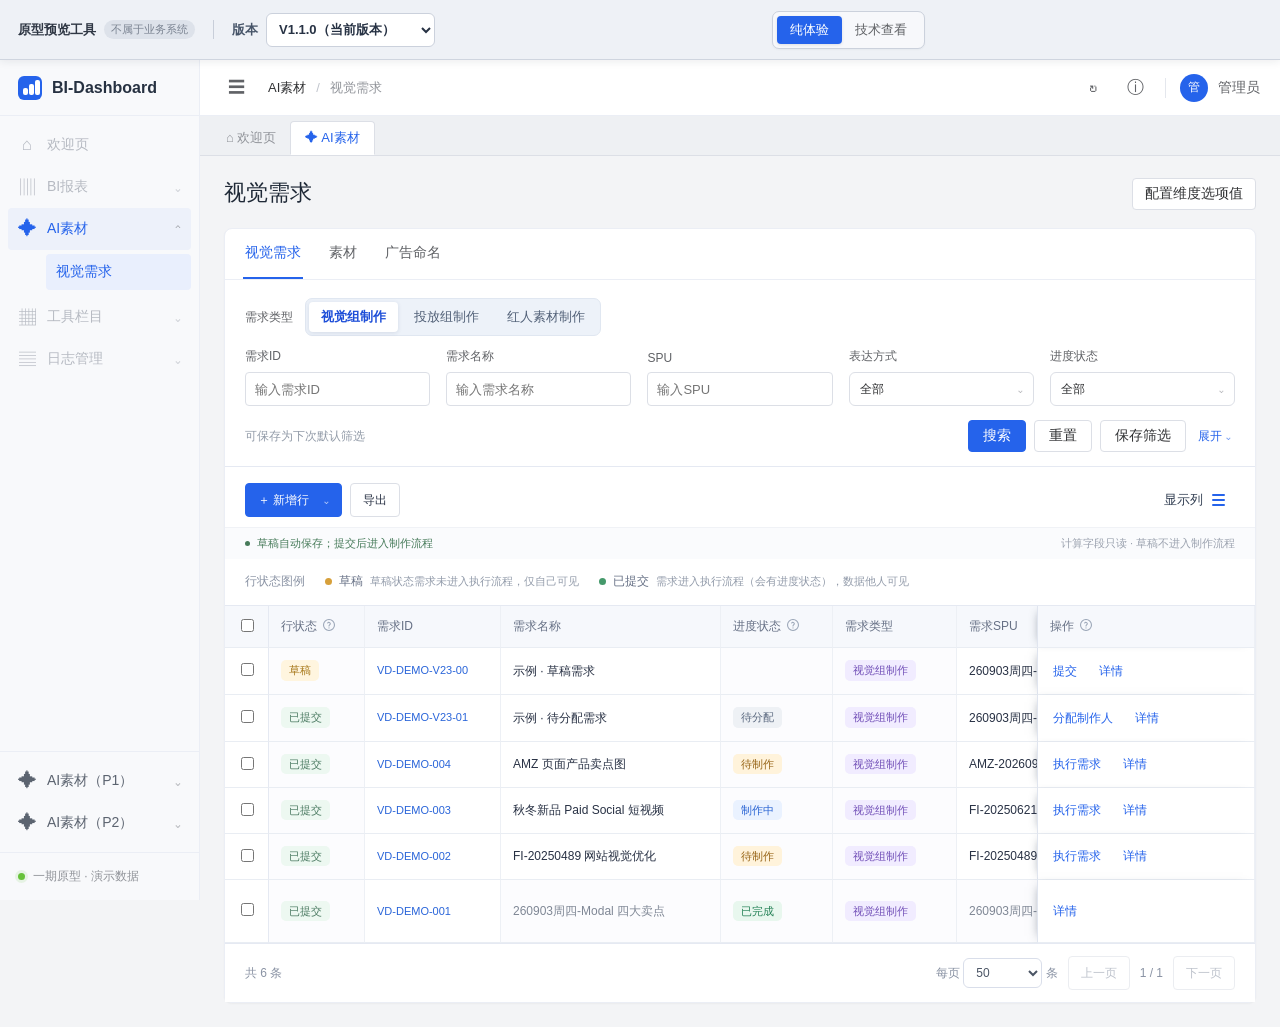
==== commit 720df71c: "V1.1.0" ====
--- a/index.html
+++ b/index.html
@@ -2,7 +2,7 @@
 <html lang="zh-CN">
 <head>
   <meta charset="UTF-8">
-  <meta name="prototype-build" content="localhost-readonly-release-v2-c7148e43c1cab17c">
+  <meta name="prototype-build" content="localhost-readonly-release-v2-c5250c98dc55649f">
   <meta name="viewport" content="width=device-width, initial-scale=1">
   <meta name="description" content="AI素材一期交互原型：商品重塑、场景生成、素材裂变，支持图片与视频。">
   <title>BI-Dashboard - AI素材</title>
@@ -833,6 +833,23 @@
 .demand-option-tabs button{padding:7px 10px 10px;border:0;border-bottom:2px solid transparent;background:none;color:#606266;white-space:nowrap}
 .demand-option-tabs button[aria-selected="true"]{border-bottom-color:#2563eb;color:#1d4ed8;font-weight:600}
 .demand-option-tabs button:focus-visible{outline:2px solid #8aa9ee;outline-offset:-2px;border-radius:4px}
+.demand-option-type-tabs:not([hidden]){display:flex;flex-wrap:wrap;gap:8px;margin-bottom:14px}
+.demand-option-type-tabs button{padding:6px 12px;border:1px solid #dfe6f1;border-radius:6px;background:#fff;color:#606266;cursor:pointer}
+.demand-option-type-tabs button[aria-selected="true"]{border-color:#93b4f4;background:#eff6ff;color:#1d4ed8;font-weight:600}
+
+.prototype-control-start{display:flex;align-items:center;gap:18px;min-width:0}
+.prototype-version{display:flex;align-items:center;gap:8px;white-space:nowrap;color:#475569;font-size:13px;font-weight:600}
+.prototype-version select{height:34px;padding:0 8px;border:1px solid #cbd1dc;border-radius:6px;background:#fff;color:#273244;font:inherit;cursor:pointer}
+.prototype-version select:focus-visible{outline:2px solid var(--design-primary);outline-offset:2px}
+#permissionManagementNav[hidden]{display:none}
+@media(max-width:900px){.prototype-control-start{gap:10px}}
+@media(max-width:760px){
+  :root{--prototype-tools-height:86px}
+  .prototype-control-inner{grid-template-columns:minmax(0,1fr);gap:4px}
+  .prototype-control-start{justify-content:center}
+  .prototype-control-deck .prototype-mode-switch{height:34px}
+  .prototype-control-deck .prototype-mode-switch button{height:26px}
+}
 
 </style>
   <style data-bundle="visual-demand-records.css">
@@ -900,6 +917,10 @@
 .vd-ad-multi-field .asset-multi-option input{min-height:0;padding:0}
 .vd-ad-multi-field .asset-multi-option input:focus-visible{outline:2px solid #8aa9ee;outline-offset:2px}
 .vd-ad-multi-field summary[aria-invalid="true"]{border-color:#f56c6c}
+.vd-filter-collapsed>:nth-child(n+5):not(.vd-material-filter-footer):not(.vd-ad-filter-footer){display:none}
+@media(max-width:1100px){.vd-filter-collapsed>:nth-child(n+3):not(.vd-material-filter-footer):not(.vd-ad-filter-footer){display:none}}
+@media(max-width:600px){.vd-filter-collapsed>:nth-child(n+2):not(.vd-material-filter-footer):not(.vd-ad-filter-footer){display:none}}
+.vd-material-table.vd-material-table-current{min-width:1457px}
 
 /* V14: visible production days, explicit material IDs, and name-based material detail links. */
 .vd-demand-table{min-width:1240px}.vd-demand-table td.vd-demand-cycle{min-width:80px;white-space:nowrap;font-variant-numeric:tabular-nums}.vd-demand-table td:last-child{min-width:135px}.vd-copyable-material-name{display:flex;align-items:baseline;gap:12px;flex-wrap:wrap}.vd-copyable-material-name>span{overflow-wrap:anywhere}.vd-copy-material-name{flex:none;font-size:12px}.vd-material-table td:last-child{min-width:175px}.vd-ad-table{min-width:1390px}.vd-ad-table td:nth-child(2){min-width:130px;max-width:170px;overflow-wrap:anywhere}.vd-ad-table td:nth-child(3){min-width:260px;max-width:320px;overflow-wrap:anywhere}.vd-ad-table td:nth-child(4){min-width:90px}.vd-ad-table td:nth-child(5){min-width:135px}.vd-ad-table td:nth-child(6){min-width:125px}.vd-ad-table td:last-child{min-width:90px}.vd-ad-material-name{display:block;width:100%;padding:0;text-align:left;white-space:normal;line-height:1.7;overflow-wrap:anywhere}
@@ -947,11 +968,38 @@
 .vd-google-ad-create .vd-batch-naming-preview h3{margin:0 0 8px}
 .vd-google-ad-create .vd-batch-preview-item{margin-bottom:0}
 .vd-ad-table-v24.vd-google-ad-table{min-width:1870px}
+.vd-ad-table-v24.vd-ad-table-current{min-width:2252px}
+.vd-ad-table-v24.vd-google-ad-table.vd-ad-table-current{min-width:2192px}
+.vd-ad-table-current .vd-ad-check-col{width:42px;padding:12px 10px;text-align:center}
+.vd-ad-table-current tr.is-selected td{background:#f3f7ff}
 
 #mainDialog:has(.vd-visual-execution) .dialog-foot{justify-content:flex-end}
 #mainDialog:has(.vd-visual-execution) .dialog-foot>span,
 #mainDialog:has(.vd-visual-execution) .dialog-cancel{display:none}
 #mainDialog:has(.vd-visual-execution) #dialogConfirm::after{content:"⌄";margin-left:8px}
+.vd-execution-material-name{display:flex;flex-direction:column;gap:7px;color:#606266;font-size:12px;min-width:0}
+.vd-execution-name-heading{display:flex;align-items:center;justify-content:space-between;gap:12px}
+
+#mainDialog:has(.vd-batch-execution){width:min(1240px,calc(100vw - 32px))}
+.vd-batch-execution-scroll{max-height:58vh;overflow:auto;border:1px solid #e5e9f2;border-radius:6px}
+.vd-batch-execution-table{width:100%;min-width:980px;table-layout:fixed;border-collapse:separate;border-spacing:0;color:#454d5b;font-size:12px}
+.vd-batch-execution-table th{position:sticky;top:0;z-index:1;padding:12px;text-align:left;color:#606266;background:#f6f8fc;border-bottom:1px solid #e5e9f2;font-weight:500}
+.vd-batch-execution-table th:nth-child(1){width:17%}.vd-batch-execution-table th:nth-child(2){width:26%}.vd-batch-execution-table th:nth-child(3){width:32%}.vd-batch-execution-table th:nth-child(4){width:10%}.vd-batch-execution-table th:nth-child(5){width:15%}
+.vd-batch-execution-table td{padding:12px;vertical-align:top;border-bottom:1px solid #ebeef5;overflow-wrap:anywhere}
+.vd-batch-execution-table tr:last-child td{border-bottom:0}
+.vd-batch-execution-table td strong,.vd-batch-execution-table td small{display:block;line-height:1.6}
+.vd-batch-execution-table td small{margin-top:4px;color:#909399;font-size:11px}
+.vd-batch-execution-table .naming-preview-field{min-width:0;font-size:12px;white-space:normal}
+.vd-batch-name-preview{display:flex;align-items:center;gap:6px;padding-right:5px}
+.vd-batch-name-preview output{flex:1;min-width:0}
+.vd-batch-name-copy{position:relative;flex:0 0 26px;width:26px;height:26px;border:0;border-radius:4px;background:transparent;color:#2563eb;cursor:pointer}
+.vd-batch-name-copy::before,.vd-batch-name-copy::after{content:"";position:absolute;border:1.5px solid currentColor;border-radius:2px}
+.vd-batch-name-copy::before{inset:5px 8px 8px 5px;border-right:0;border-bottom:0}
+.vd-batch-name-copy::after{inset:8px 5px 5px 8px}
+.vd-batch-name-copy:hover:not(:disabled){background:#eaf1ff}
+.vd-batch-name-copy:focus-visible{outline:2px solid #8aa9ee;outline-offset:1px}
+.vd-batch-name-copy:disabled{color:#a8abb2;cursor:not-allowed}
+.vd-batch-execution-table input{box-sizing:border-box;width:100%;min-width:0;height:34px;padding:6px 8px;border:1px solid #dcdfe6;border-radius:4px;background:#fff;font:inherit;color:#454d5b}
 .vd-execution-priority input[readonly]{background:#f3f5f8;color:#606266}
 .vd-execution-status-menu{position:fixed;inset:auto;margin:0;min-width:146px;padding:4px;border:1px solid #dfe6f1;border-radius:6px;background:#fff;box-shadow:0 8px 20px #2334531c}
 .vd-execution-status-menu button{display:block;width:100%;padding:8px 12px;text-align:left;border:0;border-radius:4px;background:#fff;color:#303133}
@@ -963,11 +1011,40 @@
 .vg-workspace{border-top:1px solid #e5e9f2;background:#fff;color:#283144}
 .vg-toolbar{display:flex;justify-content:space-between;gap:12px;padding:16px 20px 10px;flex-wrap:wrap}
 .vg-toolbar-main,.vg-toolbar-view{display:flex;gap:8px;align-items:center;flex-wrap:wrap}
+.vg-column-picker{position:relative;align-self:center;min-width:0;font-size:13px;color:#344054}
+.vg-column-picker>summary{display:flex;align-items:center;gap:9px;padding:8px 10px;cursor:pointer;list-style:none;border-radius:5px;white-space:nowrap}
+.vg-column-picker>summary::-webkit-details-marker{display:none}
+.vg-column-picker>summary:hover,.vg-column-picker[open]>summary{background:#f3f7ff}
+.vg-column-icon{display:flex;flex-direction:column;gap:3px;width:13px;color:#2563eb}
+.vg-column-icon i{height:2px;background:currentColor;border-radius:1px}
+.vg-column-menu{position:absolute;right:0;top:calc(100% + 8px);z-index:45;width:min(320px,calc(100vw - 32px));box-sizing:border-box;border:1px solid #e1e6ef;padding:14px 14px 10px;background:#fff;border-radius:12px;box-shadow:0 10px 36px #25345a29}
+.vg-column-menu::before{content:"";position:absolute;right:20px;top:-6px;width:10px;height:10px;background:#fff;border-top:1px solid #e1e6ef;border-left:1px solid #e1e6ef;transform:rotate(45deg)}
+.vg-column-picker.opens-up .vg-column-menu{top:auto;bottom:calc(100% + 8px)}
+.vg-column-picker.opens-up .vg-column-menu::before{top:auto;bottom:-6px;transform:rotate(225deg)}
+.vg-column-search{display:flex;align-items:center;gap:10px;padding:0 12px;border:1px solid #dfe5ee;background:#f6f7fa;border-radius:9px;height:36px;box-sizing:border-box}
+.vg-column-search>span{position:relative;width:12px;height:12px;border:1.5px solid #8491a3;border-radius:50%;flex:none}
+.vg-column-search>span::after{content:"";position:absolute;width:6px;height:1.5px;right:-5px;bottom:-2px;background:#8491a3;transform:rotate(45deg)}
+.vg-column-search input{flex:1;min-width:0;border:0;background:transparent;font:inherit;outline:none;color:#344054}
+.vg-column-search:focus-within{outline:2px solid #c5d8fd;border-color:#83a9f7}
+.vg-column-option{display:flex;align-items:center;gap:10px;min-height:34px;padding:4px 7px;box-sizing:border-box;cursor:pointer;border-radius:5px}
+.vg-column-option:hover{background:#f3f6fc}
+.vg-column-option[hidden],.vg-column-empty[hidden]{display:none}
+.vg-column-option input{width:16px;height:16px;flex:0 0 16px;accent-color:#2563eb;margin:0}
+.vg-column-option:has(input:disabled){cursor:default;color:#9aa4b5}
+.vg-column-all{margin:9px 0 5px;border-bottom:1px solid #eef1f6;border-radius:0;font-weight:500}
+.vg-column-options{overflow:auto;max-height:min(360px,44vh);padding:2px 4px 2px 0;scrollbar-width:thin;scrollbar-color:#c7d0df transparent}
+.vg-column-empty{font-size:12px;color:#9099a8;text-align:center;padding:8px 0}
+.vg-table th[data-grid-col=deliveryMaterial],.vg-table td[data-field=deliveryMaterial]{width:300px;min-width:300px;max-width:300px}
+.vg-delivery-item+.vg-delivery-item{margin-top:8px}
+.vg-delivery-link{display:block;max-width:100%;overflow:hidden;text-overflow:ellipsis;white-space:nowrap;text-align:left;padding:0;font-size:12px}
+.vg-delivery-item small{display:block;margin-top:4px;color:#9099a8;font-size:11px;overflow:hidden;text-overflow:ellipsis;white-space:nowrap}
 .vg-workspace select{height:34px;border:1px solid #d9deea;border-radius:6px;background:#fff;padding:0 28px 0 10px;color:#4b5565;font:inherit;font-size:12px}
 .vg-workspace .button{height:34px;min-height:34px;font-size:12px;padding:0 12px;white-space:nowrap}
 .vg-bulkbar{display:flex;justify-content:space-between;align-items:center;gap:12px;padding:10px 20px;color:#858e9d;font-size:12px;min-height:53px}
 .vg-bulkbar.has-selection{background:#eff5ff;color:#2461df;border-block:1px solid #e0eaff}
 .vg-bulkbar>div{display:flex;gap:8px;align-items:center}.vg-bulkbar>div[hidden]{display:none}
+.vg-actions-frozen .vg-bulkbar>div{flex-wrap:wrap;justify-content:flex-end}
+.vg-actions-frozen #vgSelectionCount{white-space:nowrap}
 .vg-danger{color:#d94848!important}
 .vg-savebar{display:flex;align-items:center;gap:12px;border-top:1px solid #f0f2f6;padding:8px 20px;font-size:11px;background:#fafbfd}
 .vg-save-status{color:#477b5a;display:flex;align-items:center;gap:7px}.vg-save-status:before{content:'';width:5px;height:5px;background:currentColor;border-radius:50%;flex-shrink:0}
@@ -995,6 +1072,10 @@
 .vg-cell [aria-invalid=true]{border-color:#e34d4d!important;background:#fff5f5}
 .vg-id-link{border:0;background:transparent;color:#2a65d9;text-align:left;font:inherit;font-size:11px;padding:0;cursor:pointer;white-space:nowrap;max-width:100%;overflow:hidden;text-overflow:ellipsis;display:block}
 .vg-table .vg-actions-col,.vg-table .vg-row-actions{width:218px;min-width:218px;max-width:218px}
+.vg-actions-frozen .vg-scroll{scroll-padding-right:218px}
+.vg-actions-frozen .vg-table .vg-actions-col,.vg-actions-frozen .vg-table .vg-row-actions{position:sticky;right:0;border-left:1px solid #e0e5ef;box-shadow:-5px 0 10px -7px #34405480}
+.vg-actions-frozen .vg-table .vg-row-actions{z-index:10;background:#fff}
+.vg-actions-frozen .vg-table th.vg-actions-col{z-index:12;background:#f6f8fc}
 .vg-row-actions{padding:10px!important;white-space:nowrap}.vg-row-actions button{margin-right:12px;font-size:12px}
 .vg-tag{display:inline-flex;padding:2px 8px;border-radius:5px;font-size:11px;background:#f2f4f8;color:#778091}.vg-tag.draft{background:#fff5df;color:#a57516}.vg-tag.submitted{color:#4b7a62;background:#edf8f1}
 .vg-progress{color:#56647b;font-size:12px}.vg-bottom{display:flex;align-items:center;gap:16px;padding:12px 20px;font-size:12px;color:#8a93a4;justify-content:space-between}.vg-bottom>div{display:flex;align-items:center;gap:10px}
@@ -1039,6 +1120,20 @@
 .vg-batch-group-head{display:flex;align-items:center;gap:16px;margin-bottom:12px}.vg-batch-group-head h3{margin:0}.vg-batch-select-module{display:inline-flex;align-items:center;gap:6px;font-size:12px;color:#78849a;font-weight:400;cursor:pointer}.vg-batch-select-module input{width:14px;height:14px;accent-color:#3e6ee6}.vg-batch-errors{margin-top:18px;padding:10px 14px;border:1px solid #efc5c5;border-radius:6px;background:#fff7f7;color:#b84d4d;font-size:12px;line-height:1.7;overflow-wrap:anywhere}.vg-batch-errors[hidden]{display:none}.vg-batch-errors p{margin:4px 0}.vg-count-confirm{padding:10px 0 16px;min-width:0;color:#344054}.vg-count-question{margin:0 0 13px;font-size:16px;font-weight:500;line-height:1.6}.vg-count-note{margin:0;color:#8b95a5;font-size:13px;line-height:1.8;display:flex;align-items:center;gap:5px}.vg-count-note .vg-tag{vertical-align:middle;line-height:1.5;padding:2px 8px;font-size:11px}#mainDialog:has(.vg-count-confirm){width:min(460px,calc(100vw - 40px))}#mainDialog:has(.vg-count-confirm.is-delete) #dialogConfirm{background:#d36f68;border-color:#d36f68}
 
 .vg-batch-enable .required-mark{color:#f56c6c;font-style:normal}
+
+.vd-demand-type-filter{grid-column:1/-1;display:flex;align-items:center;flex-wrap:wrap;gap:8px 12px;color:#606266;font-size:12px}
+.vd-demand-type-tabs{display:inline-flex;flex-wrap:wrap;gap:4px;padding:3px;border:1px solid #e0e7f1;border-radius:7px;background:#edf2f9}
+.vd-demand-type-tabs button{min-height:30px;padding:4px 12px;border:0;border-radius:4px;background:transparent;color:#526178;font:inherit;font-size:13px;white-space:nowrap;cursor:pointer}
+.vd-demand-type-tabs button:hover{background:#e2eaf6}
+.vd-demand-type-tabs button[aria-pressed="true"]{background:#fff;color:#1d4ed8;font-weight:600;box-shadow:0 1px 4px #253d641f}
+.vd-demand-type-tabs button:focus-visible{outline:2px solid #2563eb;outline-offset:1px}
+@media(min-width:1101px){#visualDemandRecords:has(.vg-workspace) .vd-demand-filters-with-tabs{grid-template-columns:repeat(5,minmax(0,1fr))}}
+
+.vd-type-filter-field{min-width:0}
+.vg-sort-header{display:inline-flex;align-items:center;gap:6px;padding:0;border:0;background:none;color:inherit;font:inherit;cursor:pointer}
+.vg-sort-header span{color:#8994a5}
+.vg-sort-header:hover,.vg-sort-header:focus-visible,.vg-table th[aria-sort=ascending] .vg-sort-header,.vg-table th[aria-sort=descending] .vg-sort-header{color:#2563eb}
+.vg-table th[aria-sort=ascending] .vg-sort-header span,.vg-table th[aria-sort=descending] .vg-sort-header span{color:inherit}
 
 </style>
   <style data-bundle="scene-node.css">
@@ -1121,7 +1216,13 @@
 <body>
   <section class="prototype-control-deck" aria-label="原型预览工具">
     <div class="prototype-control-inner">
-      <div class="prototype-control-context"><strong>原型预览工具</strong><span>不属于业务系统</span></div>
+      <div class="prototype-control-start">
+        <div class="prototype-control-context"><strong>原型预览工具</strong><span>不属于业务系统</span></div>
+        <label class="prototype-version" for="prototypeVersion"><span>版本</span><select id="prototypeVersion">
+          <option value="1.0.1" selected>V1.1.0（当前版本）</option>
+          <option value="1.0.0">V1.0.0（2026-11-20）</option>
+        </select></label>
+      </div>
       <div class="prototype-mode-switch" role="group" aria-label="原型预览状态"><span>原型状态</span><button class="active" data-prototype-mode="experience">纯体验</button><button data-prototype-mode="compare">技术查看</button></div>
       <div class="prototype-governance-actions" id="prototypeGovernanceActions" aria-label="原型协作资料入口">
         <button id="requirementAdjustmentsEntry" type="button"><span data-governance-verb>编辑</span>需求调整记录</button>
@@ -1141,7 +1242,7 @@
             <button class="sub-nav active" data-view="demandRecords" data-editor-record-key="ai-main-demands-title-v1">视觉需求</button>
           </div>
         </div>
-        <div class="nav-group" id="permissionManagementNav">
+        <div class="nav-group" id="permissionManagementNav" hidden>
           <button class="nav-item" id="togglePermissionManagement" aria-expanded="false"><span class="nav-icon">♙</span><span>权限管理</span><i>⌄</i></button>
           <div class="sub-menu" id="permissionManagementMenu" hidden><button class="sub-nav user-management-nav" id="openUserManagement" data-user-nav>用户管理</button><button class="sub-nav menu-management-nav" id="openMenuManagement" data-menu-nav>菜单管理</button><button class="sub-nav department-nav" id="openDepartmentManagement" data-department-nav>部门管理</button></div>
         </div>
@@ -1541,8 +1642,8 @@
   <script data-bundle="standalone-bootstrap">
 (() => {
   'use strict';
-  const prefix = "ai-material-online-c7148e43c1cab17c:";
-  const seeds = {"ai-material-page-design-v4":{"primary":"#2563eb","density":"comfortable","radius":8,"hidden":{"creationSteps":false,"serialNote":false,"runCard":false},"content":{"workspace:text:#flowList\u003esection[node=clean]\u003ediv:1\u003ediv:1\u003ep:1":"样板图/人台图生成高端3D透明底图","workspace:text:#flowList\u003esection[node=detail]\u003ediv:1\u003ediv:1\u003ep:1":"精修素材（改表情、姿势、尺寸等），一张图裂变全套广告物料","workspace:text:section:1\u003enav:1\u003espan:2\u003espan:1":"任务执行","workspace:text:section:1\u003enav:1\u003espan:1\u003espan:1":"任务创建","workspace:text:section:1\u003enav:1\u003espan:3\u003espan:1":"素材入库","workspace:text:#nodeStage\u003earticle:1\u003ediv:1\u003ediv:1\u003ep:1":"可单选或多选，多选时固定按节点顺序从上往下执行","workspace:text:#flowList\u003esection[node=clean]\u003ediv:1\u003ediv:2\u003espan:1":"平均消耗 1,200 额度","workspace:text:#flowList\u003esection[node=scene]\u003ediv:1\u003ediv:2\u003espan:1":"平均消耗 2,800 额度","workspace:text:#flowList\u003esection[node=detail]\u003ediv:1\u003ediv:2\u003espan:1":"平均消耗 1,600 额度","workspace:text:#flowList\u003ediv:1\u003espan:1":"","workspace:text:#flowList\u003ediv:2\u003espan:1":"","workspace:text:#taskStage\u003ediv:3\u003ediv:1\u003earticle:1\u003ediv:2\u003elabel:1\u003espan:1":"*任务名称","workspace:text:#taskStage\u003ediv:3\u003ediv:1\u003earticle:1\u003ediv:2\u003elabel:1\u003eem:1":"","workspace:text:#saveState":"","workspace:text:#applyTaskTemplate":"","workspace:text:#loadTemplate":"选择模板","workspace:text:#nodeConfigList\u003esection[node=clean]\u003ediv:2\u003ediv:2\u003ediv:1\u003ediv:1\u003eh4:1":"素材配置","workspace:text:#nodeConfigList\u003esection[node=clean]\u003ediv:1\u003ediv:2\u003ediv:1\u003ediv:1\u003eh4:1":"素材处理","workspace:text:#nodeConfigList\u003esection[node=clean]\u003ediv:1\u003ediv:1\u003ediv:1\u003ediv:1\u003eh4:1\u003eem:1":"*","workspace:text:#currentNodeSubtitle":"将素材放入指定人物、环境或营销场景","workspace:text:#nodeConfigList\u003esection[node=clean]\u003ediv:1\u003ediv:1\u003ediv:1\u003ediv:1\u003ep:1":"","workspace:text:#taskStage\u003ediv:1\u003easide:1\u003ediv:1\u003ediv:1\u003espan:1":"","workspace:text:#nodeConfigList\u003esection[node=clean]\u003ediv:1\u003ediv:2\u003ediv:1\u003ediv:1\u003ep:1":"","workspace:text:#routePreview\u003ediv:1\u003ediv:1\u003esmall:1":"","workspace:text:#routePreview\u003ediv:2\u003ediv:1\u003esmall:1":"","workspace:text:#routePreview\u003ediv:3\u003ediv:1\u003esmall:1":"","workspace:text:#generationCache\u003ediv:2\u003esection:1\u003ediv:2\u003elabel:1\u003ediv:1\u003ediv:1\u003ediv:1\u003ei:1":"","workspace:text:#generationCache\u003ediv:2\u003esection:1\u003ediv:2\u003elabel:1\u003ediv:1\u003ediv:1\u003ediv:1\u003espan:1":"","workspace:text:#generationCache\u003ediv:2\u003esection:1\u003ediv:2\u003elabel:1\u003ediv:1\u003ediv:1\u003eem:1":"","workspace:text:#generationCache\u003ediv:2\u003esection:1\u003ediv:2\u003elabel:1\u003ediv:1\u003ediv:1\u003ediv:2\u003ei:1":"","workspace:text:#generationCache\u003ediv:2\u003esection:1\u003ediv:2\u003elabel:2\u003ediv:1\u003ediv:1\u003ediv:1\u003espan:1":"","workspace:text:#generationCache\u003ediv:2\u003esection:1\u003ediv:2\u003elabel:2\u003ediv:1\u003ediv:1\u003ediv:1\u003ei:1":"","workspace:text:#generationCache\u003ediv:2\u003esection:1\u003ediv:2\u003elabel:2\u003ediv:1\u003ediv:1\u003eem:1":"","workspace:text:#generationCache\u003ediv:2\u003esection:1\u003ediv:2\u003elabel:2\u003ediv:1\u003ediv:1\u003ediv:2\u003ei:1":"","workspace:text:#generationCache\u003ediv:2\u003esection:1\u003ediv:2\u003elabel:1\u003ediv:2\u003eb:1":"正面视角","workspace:text:#generationCache\u003ediv:2\u003esection:1\u003ediv:2\u003elabel:1\u003ediv:2\u003esmall:1":"","workspace:text:#generationCache\u003ediv:2\u003esection:1\u003ediv:2\u003elabel:1\u003ediv:1\u003esmall:1":"","workspace:text:#generationCache\u003ediv:2\u003esection:1\u003ediv:2\u003elabel:2\u003ediv:1\u003esmall:1":"","workspace:text:#generationCache\u003ediv:2\u003esection:1\u003ediv:2\u003elabel:2\u003ediv:2\u003eb:1":"侧面视角","workspace:text:#generationCache\u003ediv:2\u003esection:1\u003ediv:2\u003elabel:2\u003ediv:2\u003esmall:1":"","workspace:text:#generationCache\u003ediv:2\u003esection:1\u003ediv:1\u003ediv:1\u003eb:1":"","workspace:text:#nodeNextHint":"","workspace:text:#generationCache\u003ediv:2\u003ediv:1\u003ebutton:1\u003esmall:1":"","workspace:text:#generationCache\u003ediv:2\u003ediv:1\u003ebutton:2\u003esmall:1":"","workspace:text:#generationCache\u003ediv:1\u003ediv:1\u003esmall:1":"","workspace:text:#generationCache\u003ediv:2\u003ediv:1\u003ebutton:2\u003eb:1":"V1","workspace:text:#nodeConfigList\u003esection[node=clean]\u003ediv:1\u003ediv:2\u003ediv:2\u003ediv:1\u003efieldset:2\u003esmall:1":"","workspace:text:#taskStage\u003ediv:1\u003easide:1\u003ep:1":"","workspace:text:#nodeConfigList\u003esection[node=clean]\u003ediv:1\u003ediv:2\u003ediv:2\u003ediv:1\u003efieldset:2\u003ediv:1\u003elabel:1\u003espan:1":"正面3D","workspace:text:#nodeConfigList\u003esection[node=clean]\u003ediv:1\u003ediv:2\u003ediv:2\u003ediv:1\u003efieldset:2\u003ediv:1\u003elabel:2\u003espan:1":"侧面45度","workspace:text:#nodeConfigList\u003esection[node=scene]\u003ediv:1\u003ediv:1\u003ediv:1\u003ediv:1\u003ep:1":"","workspace:text:#nodeConfigList\u003esection[node=scene]\u003ediv:1\u003ediv:1\u003ediv:1\u003ediv:1\u003eh4:1\u003esmall:1":"","workspace:text:semantic:specId=workspace-create-flow:span:E5889BE5BBBAE4BBBBE58AA1:1":"任务创建","workspace:text:semantic:specId=workspace-create-flow:span:E689A7E8A18CE4BBBBE58AA1:1":"任务执行","workspace:text:semantic:specId=workspace-create-flow:span:E7B4A0E69D90E585A5E5BA93:1":"素材入库","workspace:text:semantic:specId=workspace-task-base:p:E5A1ABE58699E4BBBBE58AA1E4BFA1E681AFE5B9B6E98089E68BA9E99C80E8A681E689A7E8A18CE79A84E88A82E782B9:1":"可单选或多选，多选时固定按节点顺序从上往下执行","workspace:text:semantic:specId=workspace-task-base:span:E69CAAE4BF9DE5AD98:1":"","workspace:text:semantic:specId=workspace-node-selection:button:E4BB8EE6A8A1E69DBFE5889BE5BBBA:1":"选择模板","workspace:text:semantic:node=clean:p:E6B885E79086E58E9FE5A78BE7B4A0E69D90EFBC8CE7BB9FE4B880E68890E58FAFE7BBA7E7BBADE58AA0E5B7A5E79A84E6A087E58786E8BE93E585A5:1":"样板图/人台图生成高端3D透明底图","workspace:text:semantic:node=clean:span:E9A284E4BCB02012C20020tokens:1":"平均消耗 1,200 额度","workspace:text:semantic:specId=workspace-node-selection:span:E98089E4B8ADE79BB8E982BBE88A82E782B9E5908EE68C89E9A1BAE5BA8FE4BCA0E98092:1":"","workspace:text:semantic:node=scene:span:E9A284E4BCB02022C80020tokens:1":"平均消耗 2,800 额度","workspace:text:semantic:specId=workspace-node-selection:span:E98089E4B8ADE79BB8E982BBE88A82E782B9E5908EE68C89E9A1BAE5BA8FE4BCA0E98092:2":"","workspace:text:semantic:node=detail:p:E99288E5AFB9E5B180E983A8E997AEE9A298E8BF9BE8A18CE4BA8CE6ACA1E7B2BEE4BFAEE5B9B6E8BE93E587BAE7BB88E7A8BF:1":"精修素材（改表情、姿势、尺寸等），一张图裂变全套广告物料","workspace:text:semantic:node=detail:span:E9A284E4BCB02012C60020tokens:1":"平均消耗 1,600 额度","workspace:text:semantic:specId=workspace-node-config:p:E9858DE7BDAEE5BD93E5898DE88A82E782B9EFBC8CE58FAFE5A49AE6ACA1E7949FE68890E5B9B6E59CA8E7949FE68890E9A284E8A788E4B8ADE9A284:1":"将素材放入指定人物、环境或营销场景","workspace:text:semantic:specId=workspace-node-config:p:E7949FE68890E887B3E5B091E4B880E4BBBDE7B4A0E69D90E5908EEFBC8CE58FAFE8BF9BE585A5E4B88BE4B880E6ADA5:1":"","workspace:text:semantic:specId=workspace-run-summary:span:RUN20SUMMARY:1":"","workspace:text:semantic:specId=workspace-run-summary:small:E8BE93E585A5E7B4A0E69D9020E2869220E9858DE7BDAEE8A681E6B18220E2869220E8BE93E587BAE7B4A0E69D90:1":"","workspace:text:semantic:specId=workspace-run-summary:small:E8BE93E585A5E7B4A0E69D9020E2869220E9858DE7BDAEE8A681E6B18220E2869220E8BE93E587BAE7B4A0E69D90:2":"","workspace:text:semantic:specId=workspace-run-summary:small:E8BE93E585A5E7B4A0E69D9020E2869220E9858DE7BDAEE8A681E6B18220E2869220E8BE93E587BAE7B4A0E69D90:3":"","workspace:text:semantic:specId=workspace-run-summary:p:E88A82E782B9E7949FE68890E5AE8CE68890E5908EEFBC8CE4BDBFE794A8E6A8A1E59D97E58FB3E4B88BE8A792E68C89E992AEE8BF9BE585A5E4B88B:1":"","workspace:text:semantic:node=clean:em:_:1":"*","workspace:text:semantic:node=clean:p:E6B497E7B4A0E69D90E4BB85E694AFE68C81E59BBEE78987EFBC9BE58FAFE59CA8E6AF8FE4B8AAE58886E7B1BBE4B8ADE4B88AE4BCA0E68896E4BB8E:1":"","workspace:text:semantic:node=clean:h4:E7B4A0E69D90E9858DE7BDAE:1":"素材处理","workspace:text:semantic:node=clean:p:E6A8A1E78988E4BB85E4BC9AE8A686E79B96E4BBA5E4B88BE9858DE7BDAEEFBC8CE4B88DE4BC9AE69BBFE68DA2E4B88AE696B9E5B7B2E4B88AE4BCA0:1":"","workspace:text:semantic:node=clean:span:E6ADA3E99DA23D:1":"正面3D","workspace:text:semantic:node=clean:span:E4BEA7E99DA245E5BAA6:1":"侧面45度","workspace:text:semantic:node=clean:small:E59BBEE78987EFBC9AE58BBEE98089E587A0E4B8AAE8A786E8A792E58DB3E7949FE68890E587A0E5BCA0E59BBEE78987EFBC9BE8A786E9A291EFBC9A:1":"","workspace:text:semantic:specId=workspace-node-config:small:E6AF8FE6ACA1E7949FE68890E5BDA2E68890E696B0E78988E69CACEFBC8CE9BB98E8AEA4E5B195E7A4BAE69C80E696B0E7BB93E69E9C:1":"","workspace:text:semantic:node=clean:p:E6A0B7E69DBFE59BBE2FE4BABAE58FB0E59BBEE7949FE68890E9AB98E7ABAF3DE9808FE6988EE5BA95E59BBE:1":"样板图/人台图生成高端3D透明底图","workspace:text:semantic:node=detail:p:E7B2BEE4BFAEE7B4A0E69D90EFBC88E694B9E8A1A8E68385E38081E5A7BFE58ABFE38081E5B0BAE5AFB8E7AD89EFBC89EFBC8CE4B880E5BCA0E59BBE:1":"精修素材（改表情、姿势、尺寸等），一张图裂变全套广告物料","workbench:text:semantic:specId=workbench-page:h1:E5B7A5E4BD9CE58FB0:1":"工作台","workbench:text:section:1\u003eheader:1\u003ediv:1\u003ediv:1\u003eh1:1":"工作台","workspace:text:section:2\u003enav:1\u003espan:1\u003espan:1":"任务创建","workspace:text:section:2\u003enav:1\u003espan:2\u003espan:1":"任务执行","workspace:text:semantic:node=clean:p:E59586E59381E9878DE5A191E4BB85E694AFE68C81E59BBEE78987EFBC9BE58FAFE59CA8E6AF8FE4B8AAE58886E7B1BBE4B8ADE4B88AE4BCA0E68896:1":"","workspace:text:semantic:node=clean:h4:E7B4A0E69D90E5A484E79086:1":"素材处理","workspace:text:semantic:node=clean:p:E6A8A1E69DBFE4BB85E4BC9AE8A686E79B96E4BBA5E4B88BE9858DE7BDAEEFBC8CE4B88DE4BC9AE69BBFE68DA2E4B88AE696B9E5B7B2E4B88AE4BCA0:1":"","workbench:text:semantic:specId=workbench-page:small:E4BB85E5BDB1E5938DE4B88BE696B9E68C87E6A087E58DA1EFBC8CE4B88DE7AD9BE98089E69CAAE5AE8CE68890E4BBBBE58AA1E58897E8A1A8:1":"","workbench:text:section:1\u003esection:1\u003ediv:1\u003espan:1\u003esmall:1":"","workbench:text:semantic:specId=workbench-metrics:small:E782B9E587BBE4B88BE696B9E4BBBBE58AA1E58FAFE5BFABE9809FE7BBA7E7BBAD:1":"","workbench:text:#workbenchPendingNote":"","workbench:text:semantic:specId=workbench-metrics:small:E5BD93E5898DE799BBE5BD95E794A8E688B7E7B4AFE8AEA1:1":"","workbench:text:#workbenchCompletedNote":"","workbench:text:semantic:specId=workbench-metrics:small:tokens20C2B720E7B4AFE8AEA1E5AE9EE99985E6B688E88097:1":"","workbench:text:#workbenchUserQuotaNote":"","workbench:text:semantic:specId=workbench-metrics:small:tokens20C2B720E7BB84E7BB87E7AEA1E79086E59198E58FAFE8A781:1":"","workbench:text:#workbenchOrgQuotaNote":"","workbench:text:semantic:specId=workbench-unfinished-tasks:p:E7BBA7E7BBADE69C80E8BF91E69A82E5AD98E38081E689A7E8A18CE4B8ADE68896E5BE85E585A5E5BA93E79A84E4BBBBE58AA1:1":"","workbench:text:section:1\u003earticle:1\u003ediv:1\u003ediv:1\u003ep:1":"","workbench:text:semantic:specId=workbench-unfinished-tasks:span:E5A78BE7BB88E5B195E7A4BAE585A8E983A820C2B720E4B88DE58F97E697B6E997B4E7AD9BE98089E5BDB1E5938D:1":"始终展示全部 · 不受时间筛选影响","workbench:text:section:1\u003earticle:1\u003ediv:1\u003ediv:2\u003espan:1":"始终展示全部 · 不受时间筛选影响","workspace:text:#nodeConfigList\u003esection[node=clean]\u003ediv:1\u003ediv:2\u003ediv:2\u003ediv:2\u003efieldset:1\u003ediv:1\u003elabel:1\u003espan:1":"正面3D","workspace:text:#nodeConfigList\u003esection[node=clean]\u003ediv:1\u003ediv:2\u003ediv:2\u003ediv:2\u003efieldset:1\u003ediv:1\u003elabel:2\u003espan:1":"侧面45度","workspace:text:#nodeConfigList\u003esection[node=clean]\u003ediv:1\u003ediv:2\u003ediv:2\u003ediv:2\u003efieldset:1\u003esmall:1":"","workbench:text:semantic:specId=component-workbench-1vuqnet:small:E4BB85E5BDB1E5938DE4B88BE696B9E68C87E6A087E58DA1EFBC8CE4B88DE7AD9BE98089E69CAAE5AE8CE68890E4BBBBE58AA1E58897E8A1A8:1":"","workbench:text:semantic:specId=workbench-metrics:span:E68891E5B7B2E5AE8CE68890E79A84E4BBBBE58AA1:1":"我已完成任务","workbench:text:section:1\u003esection:1\u003ediv:2\u003earticle:2\u003ediv:2\u003espan:1":"我已完成任务","workbench:text:semantic:specId=workbench-metrics:span:E68891E79A84E5B7B2E6B688E88097E9A29DE5BAA6:1":"我已消耗额度","workbench:text:section:1\u003esection:1\u003ediv:2\u003earticle:3\u003ediv:2\u003espan:1":"我已消耗额度","workbench:text:semantic:specId=workbench-metrics:span:E59381E7898CE4B8ADE5BF83E5B7B2E6B688E88097E9A29DE5BAA6:1":"品牌中心已消耗额度","workbench:text:section:1\u003esection:1\u003ediv:2\u003earticle:4\u003ediv:2\u003espan:1":"品牌中心已消耗额度","workbench:text:semantic:specId=workbench-page:small:E4BB85E5BDB1E5938DE4B88BE696B9E68C87E6A087E58DA1EFBC8CE4B88DE7AD9BE98089E5BE85E58A9EE58897E8A1A8:1":"","workspace:text:semantic:node=clean:span:E9A284E4BCB020C2A52_40:1":"平均消耗 1,200 额度","workspace:text:semantic:node=scene:span:E9A284E4BCB020C2A58_40:1":"平均消耗 2,800 额度","workspace:text:semantic:node=detail:span:E9A284E4BCB020C2A53_20:1":"平均消耗 1,600 额度","workbench:text:section:1\u003esection:2\u003earticle:1\u003ediv:1\u003ediv:1\u003ep:1":"","workspace:text:section:3\u003enav:1\u003espan:1\u003espan:1":"任务创建","workspace:text:section:3\u003enav:1\u003espan:2\u003espan:1":"任务执行","workbench:text:semantic:specId=component-workbench-1vuqnet:small:E4BB85E5BDB1E5938DE4B88BE696B9E68C87E6A087E58DA1EFBC8CE4B88DE7AD9BE98089E5BE85E58A9EE58897E8A1A8:1":"","workbench:text:semantic:specId=component-workbench-kl9uc9:small:E782B9E587BBE4B88BE696B9E4BBBBE58AA1E58FAFE5BFABE9809FE7BBA7E7BBAD:1":"","workbench:text:semantic:specId=component-workbench-k1amyb:span:E68891E79A84E5B7B2E6B688E88097E9A29DE5BAA6:1":"我已消耗额度","workbench:text:semantic:specId=component-workbench-lf8nf6:span:E59381E7898CE4B8ADE5BF83E5B7B2E6B688E88097E9A29DE5BAA6:1":"品牌中心已消耗额度","workbench:text:semantic:specId=component-workbench-ag0xw1:p:E7BBA7E7BBADE69C80E8BF91E69A82E5AD98E38081E689A7E8A18CE4B8ADE68896E5BE85E585A5E5BA93E79A84E4BBBBE58AA1:1":"","demands:text:semantic:dialog=E9858DE7BDAEE7BBB4E5BAA6E98089E9A1B9E580BC:small:E588A0E999A4E4BF9DE79599E5AD98E9878FE698BEE7A4BAEFBC9BE4BFAEE694B9E68C89E7A8B3E5AE9AE6A087E8AF86E5908CE6ADA5E5B7B2E69C89:1":"","demands:text:#dialogBody\u003ediv:1\u003ediv:1\u003esection:1\u003ediv:1\u003esmall:1":"","demands:text:semantic:dialog=E9858DE7BDAEE7BBB4E5BAA6E98089E9A1B9E580BC:p:E588A0E999A4E4BB85E5BDB1E5938DE5908EE7BBADE696B0E5BBBAE4B88EE7BC96E8BE91E4B88BE68B89EFBC9BE4BFAEE694B9E4BC9AE5908CE6ADA5:1":"","demands:text:#dialogSubtitle":"","workspace:text:section:4\u003enav:1\u003espan:1\u003espan:1":"任务创建","workspace:text:section:4\u003enav:1\u003espan:2\u003espan:1":"任务执行"},"styles":{},"selects":{"workspace:select-options:#nodeConfigList\u003esection[node=clean]\u003ediv:1\u003ediv:2\u003ediv:2\u003elabel:1\u003eselect:1":{"options":[{"id":"base-0","label":"熨烫除皱","value":"不美化","disabled":false}],"selectedId":"base-0"},"workspace:select-options:#nodeConfigList\u003esection[node=clean]\u003ediv:1\u003ediv:2\u003ediv:2\u003elabel:3\u003eselect:1":{"options":[{"id":"base-0","label":"高清 1K","value":"高清 1080P","disabled":false}],"selectedId":"base-0"},"workspace:select-options:#nodeConfigList\u003esection[node=clean]\u003ediv:1\u003ediv:2\u003ediv:2\u003elabel:2\u003eselect:1":{"options":[{"id":"base-0","label":"1:1","value":"1:1","disabled":false},{"id":"base-1","label":"4:5","value":"4:5","disabled":false},{"id":"base-2","label":"9:16","value":"9:16","disabled":false},{"id":"base-3","label":"4:3横版","value":"16:9","disabled":false}],"selectedId":"base-1"},"workspace:select-options:#orgSelect":{"options":[{"id":"base-0","label":"品牌","value":"品牌中心 / 视觉设计部","disabled":false},{"id":"base-1","label":"潮牌","value":"电商中心 / 内容运营组","disabled":false},{"id":"base-2","label":"亚马逊","value":"海外事业部 / 广告投放组","disabled":false}],"selectedId":"base-0"},"workspace:select-options:#businessLineSelect":{"options":[{"id":"base-0","label":"FB广告","value":"品牌电商","disabled":false},{"id":"base-1","label":"谷歌广告","value":"海外电商","disabled":false},{"id":"base-2","label":"站内商品图","value":"内容营销","disabled":false},{"id":"base-3","label":"站内banner","value":"直播业务","disabled":false},{"id":"custom-mu59tmsk-1","label":"TikTok广告","value":"__prototype_custom-mu59tmsk-1","disabled":false}],"selectedId":"base-0"},"workspace:select-options:semantic:specId=workspace-task-base:select:E99C80E6B182E983A8E997A8:1":{"options":[{"id":"base-0","label":"品牌","value":"品牌中心 / 视觉设计部","disabled":false},{"id":"base-1","label":"潮牌","value":"电商中心 / 内容运营组","disabled":false},{"id":"base-2","label":"亚马逊","value":"海外事业部 / 广告投放组","disabled":false}],"selectedId":"base-0"},"workspace:select-options:semantic:specId=workspace-task-base:select:E4B89AE58AA1E7BABF:1":{"options":[{"id":"base-0","label":"FB广告","value":"品牌电商","disabled":false},{"id":"base-1","label":"谷歌广告","value":"海外电商","disabled":false},{"id":"base-2","label":"站内商品图","value":"内容营销","disabled":false},{"id":"base-3","label":"站内banner","value":"直播业务","disabled":false},{"id":"custom-mu59tmsk-1","label":"TikTok广告","value":"__prototype_custom-mu59tmsk-1","disabled":false}],"selectedId":"base-0"},"workspace:select-options:semantic:node=clean:select:E695B0E5AD97E7BE8EE58C96:1":{"options":[{"id":"base-0","label":"熨烫除皱","value":"不美化","disabled":false}],"selectedId":"base-0"},"workspace:select-options:semantic:node=clean:select:E8BE93E587BAE8A784E6A0BC:1":{"options":[{"id":"base-0","label":"1:1","value":"1:1","disabled":false},{"id":"base-1","label":"4:5","value":"4:5","disabled":false},{"id":"base-2","label":"9:16","value":"9:16","disabled":false},{"id":"base-3","label":"4:3横版","value":"16:9","disabled":false}],"selectedId":"base-1"},"workspace:select-options:semantic:node=clean:select:E794BBE8B4A8E8A681E6B182:1":{"options":[{"id":"base-0","label":"高清 1K","value":"高清 1080P","disabled":false}],"selectedId":"base-0"},"workspace:select-options:#nodeConfigList\u003esection[node=clean]\u003ediv:1\u003ediv:2\u003ediv:2\u003ediv:2\u003elabel:1\u003eselect:1":{"options":[{"id":"base-0","label":"1:1","value":"1:1","disabled":false},{"id":"base-1","label":"4:5","value":"4:5","disabled":false},{"id":"base-2","label":"9:16","value":"9:16","disabled":false},{"id":"base-3","label":"4:3横版","value":"16:9","disabled":false}],"selectedId":"base-1"},"workspace:select-options:#nodeConfigList\u003esection[node=clean]\u003ediv:1\u003ediv:2\u003ediv:2\u003ediv:2\u003elabel:2\u003eselect:1":{"options":[{"id":"base-0","label":"高清 1K","value":"高清 1080P","disabled":false}],"selectedId":"base-0"},"workspace:select-options:#nodeConfigList\u003esection[node=clean]\u003ediv:1\u003ediv:2\u003ediv:2\u003ediv:2\u003elabel:3\u003eselect:1":{"options":[{"id":"base-0","label":"熨烫除皱","value":"不美化","disabled":false}],"selectedId":"base-0"}}},"ai-material-prototype-specs-v1":{"menus-page":{"feature":"\u003cp\u003e沿用原平台菜单管理的菜单树、配置表单和按钮权限表，将 AI素材功能权限接入现有菜单与按钮体系。\u003c/p\u003e","data":"\u003cp\u003e保留原平台已观察到的菜单及按钮标识。当前 AI素材五个业务菜单包含 18 个权限点，其中 15 个本期可用；查看视觉需求、管理视觉需求及素材裂变暂缓。独立节点操作挂在任务与消耗下，不恢复节点权限菜单；AI素材（参考）标注非本期需求。\u003c/p\u003e","interaction":"\u003cp\u003e支持按名称或标识搜索、展开折叠菜单树，查看和维护菜单、按钮权限。菜单与按钮标识全局唯一，不能形成循环层级；保存仅修改本地原型。\u003c/p\u003e"},"menu-permission-tree":{"feature":"\u003cp\u003e原菜单和 AI素材新增权限按层级展示；按钮权限不显示为业务导航菜单。\u003c/p\u003e","data":"\u003cp\u003e菜单查看权限和具体操作权限独立；商品重塑、场景生成及素材裂变分别维护独立标识。\u003c/p\u003e","interaction":"\u003cp\u003e搜索匹配名称或标识并保留其祖先菜单；点击节点查看配置，选中菜单可新增下级或删除。被其他权限依赖的查看权限不可直接删除。\u003c/p\u003e"},"menu-permission-form":{"feature":"\u003cp\u003e复用原菜单名称、菜单标识、上级菜单、菜单类型、路由、视图、国际化、排序、状态开关和备注配置。按钮类型省略路由及视图字段。\u003c/p\u003e","data":"\u003cp\u003eAI 操作权限备注说明控制内容，前置权限指向对应查看权限；暂缓项保持未启用。\u003c/p\u003e","interaction":"\u003cp\u003e修改或新增保存时校验名称、标识、唯一性、上级关系及前置依赖。此页注册权限点，不代替角色授权或后端权限校验，不按创建人或部门引入数据权限。\u003c/p\u003e"},"menu-button-permissions":{"feature":"\u003cp\u003e使用原平台按钮名称、按钮标识和按钮国际化表格配置菜单下的权限点。\u003c/p\u003e","data":"\u003cp\u003e新建任务权限归属任务与消耗；额度查看与任务查看分开。确认入库、终止任务、素材下载、素材编辑、标签管理及原型管理独立配置。\u003c/p\u003e","interaction":"\u003cp\u003e支持新增、修改、移除按钮权限并随所属菜单保存。操作权限依赖查看权限的规则供角色授权时使用；未获授权默认不允许使用，业务状态要求须单独校验。\u003c/p\u003e"},"users-page":{"feature":"\u003cp\u003e保留原平台用户管理的新增、编辑、删除、赋予角色、初始化密码与超管不可修改规则，仅增加部门架构卡片及用户所属部门。\u003c/p\u003e","data":"\u003cp\u003e保留原用户的用户名、昵称、头像、用户类型、手机、邮箱、状态及备注。在列表与原新增/编辑表单上补充所属部门；新增及编辑用户时所属部门必填，未选择有效部门时提示并阻止保存。原型内操作保存在本地，不修改原平台。\u003c/p\u003e","interaction":"\u003cp\u003e原有筛选、展开/收起、刷新、显示/隐藏搜索、打印、列显示设置和分页结构保留。编辑密码保持不可修改；原有操作不增加部门负责人删除限制。\u003c/p\u003e"},"users-organization":{"feature":"\u003ch3\u003e1. 展示内容及默认状态\u003c/h3\u003e\u003cp\u003e左侧卡片标题为「部门架构」，包含：\u003c/p\u003e\u003cul\u003e\u003cli\u003e\u003cp\u003e部门名称搜索框。\u003c/p\u003e\u003c/li\u003e\u003cli\u003e\u003cp\u003e「展开全部／折叠全部」按钮。\u003c/p\u003e\u003c/li\u003e\u003cli\u003e\u003cp\u003e「全部部门」入口。\u003c/p\u003e\u003c/li\u003e\u003cli\u003e\u003cp\u003e按层级展示的部门树。\u003c/p\u003e\u003c/li\u003e\u003c/ul\u003e\u003cp\u003e默认状态：\u003c/p\u003e\u003cul\u003e\u003cli\u003e\u003cp\u003e选择「全部部门」。\u003c/p\u003e\u003c/li\u003e\u003cli\u003e\u003cp\u003e搜索内容为空。\u003c/p\u003e\u003c/li\u003e\u003cli\u003e\u003cp\u003e部门树全部展开。\u003c/p\u003e\u003c/li\u003e\u003cli\u003e\u003cp\u003e按部门管理配置的层级和同级排序展示。\u003c/p\u003e\u003c/li\u003e\u003c/ul\u003e\u003cp\u003e每个部门节点展示部门名称及成员数。\u003c/p\u003e\u003cp\u003e悬浮部门名称可查看完整路径，例如：\u003c/p\u003e\u003cp\u003e“公司总部 / 品牌中心 / 视觉设计部”。\u003c/p\u003e\u003ch3\u003e2. 数量口径\u003c/h3\u003e\u003cp\u003e「全部部门」右侧数字表示用户总数。\u003c/p\u003e\u003cp\u003e具体部门节点右侧数字表示：\u003c/p\u003e\u003cp\u003e该部门直属用户数＋全部下级部门用户数。\u003c/p\u003e\u003cp\u003e统计规则：\u003c/p\u003e\u003cul\u003e\u003cli\u003e\u003cp\u003e基于用户管理中的用户及其部门关联计算。\u003c/p\u003e\u003c/li\u003e\u003cli\u003e\u003cp\u003e包含启用和禁用用户。\u003c/p\u003e\u003c/li\u003e\u003cli\u003e\u003cp\u003e不受右侧用户名、昵称等筛选条件影响。\u003c/p\u003e\u003c/li\u003e\u003cli\u003e\u003cp\u003e不受当前分页影响。\u003c/p\u003e\u003c/li\u003e\u003c/ul\u003e\u003cp\u003e因此，部门树节点人数可能与右侧筛选后的列表数量不同。\u003c/p\u003e\u003ch3\u003e3. 搜索规则及输入限制\u003c/h3\u003e\u003cp\u003e占位提示：“搜索部门名称”。\u003c/p\u003e\u003cp\u003e规则：\u003c/p\u003e\u003cul\u003e\u003cli\u003e\u003cp\u003e非必填，默认空。\u003c/p\u003e\u003c/li\u003e\u003cli\u003e\u003cp\u003e按部门名称包含匹配，英文不区分大小写。\u003c/p\u003e\u003c/li\u003e\u003cli\u003e\u003cp\u003e忽略首尾空格。\u003c/p\u003e\u003c/li\u003e\u003cli\u003e\u003cp\u003e输入后实时更新部门树。\u003c/p\u003e\u003c/li\u003e\u003cli\u003e\u003cp\u003e保留匹配部门及其祖先路径。\u003c/p\u003e\u003c/li\u003e\u003cli\u003e\u003cp\u003e搜索期间自动展开匹配路径。\u003c/p\u003e\u003c/li\u003e\u003cli\u003e\u003cp\u003e清空后恢复完整部门树及原展开状态。\u003c/p\u003e\u003c/li\u003e\u003c/ul\u003e\u003cp\u003e部门树搜索仅改变树的展示，不自动改变右侧已选部门范围。\u003c/p\u003e\u003cp\u003e无匹配节点时显示“未找到匹配部门”，「全部部门」入口仍保留。\u003c/p\u003e\u003cp\u003e搜索框最大输入字符数：200。\u003c/p\u003e\u003ch3\u003e4. 展开及折叠\u003c/h3\u003e\u003cp\u003e点击节点箭头，只展开或折叠该节点的下级，不改变用户筛选范围。\u003c/p\u003e\u003cp\u003e点击「折叠全部」收起所有可展开节点；按钮切换为「展开全部」。\u003c/p\u003e\u003cp\u003e搜索期间匹配路径强制展开，因此展开／折叠效果可能暂时被搜索状态覆盖。\u003c/p\u003e\u003cp\u003e\u003cfont size=\"3\"\u003e\u003cb\u003e5.部门与用户列表联动\u003c/b\u003e\u003c/font\u003e\u003c/p\u003e\u003cp\u003e点击部门名称后：\u003c/p\u003e\u003col\u003e\u003cli\u003e\u003cp\u003e高亮当前部门。\u003c/p\u003e\u003c/li\u003e\u003cli\u003e\u003cp\u003e查询该部门及全部下级部门的用户。\u003c/p\u003e\u003c/li\u003e\u003cli\u003e\u003cp\u003e保留已应用的用户名、昵称、手机、邮箱和状态条件。\u003c/p\u003e\u003c/li\u003e\u003cli\u003e\u003cp\u003e部门范围与原筛选条件按同时满足查询。\u003c/p\u003e\u003c/li\u003e\u003cli\u003e\u003cp\u003e分页回到第1页。\u003c/p\u003e\u003c/li\u003e\u003cli\u003e\u003cp\u003e清空当前已勾选用户。\u003c/p\u003e\u003c/li\u003e\u003c/ol\u003e\u003cp\u003e点击「全部部门」，解除部门范围限制，但保留其他已应用筛选条件。\u003c/p\u003e\u003cp\u003e未分配部门的用户：\u003c/p\u003e\u003cul\u003e\u003cli\u003e\u003cp\u003e在「全部部门」范围内可见。\u003c/p\u003e\u003c/li\u003e\u003cli\u003e\u003cp\u003e不匹配任何具体部门范围。\u003c/p\u003e\u003c/li\u003e\u003cli\u003e\u003cp\u003e当前没有单独的「未分配」部门树节点。\u003c/p\u003e\u003c/li\u003e\u003c/ul\u003e\u003cp\u003e点击右侧「重置」或空状态「重置筛选」，同时清空原用户查询条件、部门树搜索内容，并恢复「全部部门」。\u003c/p\u003e\u003cp\u003e没有匹配用户时，显示“暂无数据”及「重置筛选」入口。\u003c/p\u003e","data":"","interaction":"","name":""},"users-list":{"feature":"\u003cp\u003e在原平台用户列表中仅新增所属部门列。\u003c/p\u003e","data":"\u003cp\u003e原列顺序与信息保留，空联系方式保持原空值；超管不显示行选择与编辑，只保留不可修改提示。分页选项与原平台一致为 10、20、30、40、50、100 条。\u003c/p\u003e","interaction":"\u003cp\u003e保留原用户名、昵称筛选和手机、邮箱、状态高级筛选；保留编辑及更多菜单中的删除、赋予角色、初始化密码。部门架构变化和用户部门修改后同步刷新。\u003c/p\u003e"},"departments-page":{"feature":"\u003cp\u003e在权限管理下维护部门架构、部门负责人及成员归属。提供部门树、部门列表、新增、编辑、成员维护和部门详情。\u003c/p\u003e","data":"\u003cp\u003e部门字段包含名称、编码、上级部门、负责人、排序及备注。部门编码唯一；同级部门名称不可重复。根部门不可删除。成员复用原型中的平台用户目录，每位成员归属一个部门。\u003c/p\u003e","interaction":"\u003cp\u003e新增下级默认带入上级部门；编辑时不可将部门移入自身或其后代。所有部门均可正常选择与维护，不提供部门禁用或启用操作。有下级部门或直属成员时不可删除。原型中的调整仅保存在本地浏览器。\u003c/p\u003e"},"department-list":{"feature":"\u003ch3\u003e1. 列表字段\u003c/h3\u003e\u003ctable\u003e\u003ctbody\u003e\u003ctr\u003e\u003cth\u003e列\u003c/th\u003e\u003cth\u003e展示规则\u003c/th\u003e\u003c/tr\u003e\u003ctr\u003e\u003ctd\u003e勾选\u003c/td\u003e\u003ctd\u003e用于批量删除，根部门不可勾选\u003c/td\u003e\u003c/tr\u003e\u003ctr\u003e\u003ctd\u003e部门名称\u003c/td\u003e\u003ctd\u003e按层级缩进，可展开下级；点击名称查看详情\u003c/td\u003e\u003c/tr\u003e\u003ctr\u003e\u003ctd\u003e部门编码\u003c/td\u003e\u003ctd\u003e显示业务编码\u003c/td\u003e\u003c/tr\u003e\u003ctr\u003e\u003ctd\u003e负责人\u003c/td\u003e\u003ctd\u003e显示人员名称，未设置或无法找到时显示“—”\u003c/td\u003e\u003c/tr\u003e\u003ctr\u003e\u003ctd\u003e排序\u003c/td\u003e\u003ctd\u003e显示同级排序值\u003c/td\u003e\u003c/tr\u003e\u003ctr\u003e\u003ctd\u003e操作\u003c/td\u003e\u003ctd\u003e新增下级、编辑、删除\u003c/td\u003e\u003c/tr\u003e\u003c/tbody\u003e\u003c/table\u003e\u003ch3\u003e2. 展开及数量\u003c/h3\u003e\u003cp\u003e左侧部门树和右侧列表的展开状态独立。\u003c/p\u003e\u003cp\u003e右侧可逐行展开／折叠，也可整体展开／折叠。操作后回到第1页并清空勾选。\u003c/p\u003e\u003cp\u003e部门总数包含筛选范围内被折叠隐藏的部门；存在折叠时，另显示“当前展开 X 个”。\u003c/p\u003e\u003ch3\u003e3. 分页及刷新\u003c/h3\u003e\u003cp\u003e分页规则：\u003ca href=\"#prototype-rule-rule-mv0tmu3k\"\u003e【GR-005 · 列表分页规则】\u003c/a\u003e\u0026nbsp;\u003c/p\u003e\u003cp\u003e刷新：\u003c/p\u003e\u003cp\u003e点击刷新，保留当前查询条件并重新渲染，提示“部门列表已刷新”。\u003c/p\u003e\u003cp\u003e没有结果时显示：\u003c/p\u003e\u003cp\u003e“未找到匹配部门”\u003c/p\u003e\u003cp\u003e“请调整部门范围或筛选条件。”\u003c/p\u003e\u003cp\u003e并提供「重置筛选」。\u003c/p\u003e","data":"","interaction":"","name":"列表"},"workbench-page":{"feature":"\u003cp\u003e作为“AI素材”与“AI素材（一期）”下的默认首页，为当前登录用户汇总待完成任务、待完成需求和额度消耗。AI素材（一期）复用同一套页面内容，但视觉需求能力显示“开发中，敬请期待”。\u003c/p\u003e","data":"\u003cp\u003e页面数据按当前登录用户过滤；管理员角色额外返回其管理范围内的部门累计额度。指标卡时间区间维度为 D-AI-TIME-RANGE：待完成任务与待完成需求均按最后更新时间，额度指标按节点实际执行时间；下方两组待办列表不应用该时间区间。\u003c/p\u003e","interaction":"\u003cp\u003e进入“AI素材”时默认打开本页；左侧“新建任务”为蓝色主按钮，右侧“新建视觉需求”为白色次级按钮。点击待完成任务进入当前步骤，点击待完成需求查看详情。指标统计时间只刷新指标卡，两组待办列表始终展示全部。\u003c/p\u003e"},"workbench-metrics":{"feature":"\u003cp\u003e展示待完成任务数、待完成需求数、当前用户累计消耗额度，以及管理员可见的部门累计消耗额度。\u003c/p\u003e","data":"\u003cul\u003e\u003cli\u003e待完成任务：暂存、执行中和待入库状态任务的去重数量\u003c/li\u003e\u003cli\u003e待完成需求：排除已完成和已取消状态的视觉需求数量\u003c/li\u003e\u003cli\u003e已消耗额度：按各 AI 模型单价乘以实际消耗量计算，以人民币展示\u003c/li\u003e\u003cli\u003e部门额度卡片仅对部门管理员展示，并按权限范围汇总\u003c/li\u003e\u003c/ul\u003e","interaction":"\u003cp\u003e数值随任务状态、实际执行消耗和页面时间区间同步刷新；普通成员不渲染部门额度卡片。\u003c/p\u003e"},"workbench-unfinished-tasks":{"feature":"\u003cp\u003e在工作台左侧半栏按最近更新时间展示当前用户的待完成任务，并提供快捷续办入口。\u003c/p\u003e","data":"\u003cp\u003e任务展示任务 ID、名称、素材类型、当前步骤、进度和更新时间，不展示状态。\u003c/p\u003e","interaction":"\u003cp\u003e“继续编辑”进入创建任务；“继续生成”进入当前执行节点；“确认入库”直接进入素材入库步骤。列表始终展示当前用户全部待完成任务，不受上方指标统计时间区间影响。\u003c/p\u003e"},"workbench-pending-demands":{"feature":"\u003cp\u003e本期不实现该功能，根据页面内容显示即可。\u003c/p\u003e\u003cp\u003e\u003cbr\u003e\u003c/p\u003e\u003cp\u003e后续实现：\u003c/p\u003e\u003cp\u003e当前用户未完成需求列表，即进度状态不等于「已完成」的需求都在此显示。\u003c/p\u003e\u003cp\u003e\u003cbr\u003e\u003c/p\u003e","data":"","interaction":"","name":"列表 待完成需求列表"},"demand-records-page":{"feature":"\u003cp\u003ePAGE-AI-VISUAL-DEMAND-RECORDS：独立管理需求、交付素材与广告命名，一期不强制AI任务。仅新AI素材入口使用，P1/P2保留原范围。\u003c/p\u003e\u003ch3\u003e数据说明\u003c/h3\u003e\u003cp\u003e需求、素材、广告命名分别使用独立稳定ID；一需求多素材，一素材多命名。RULE-AI-DEMAND-RECORD-DELIVERY 与 RULE-AI-DEMAND-RECORD-IMPORT 控制交付及导入；飞书真实字段与状态映射仍待核对。\u003c/p\u003e\u003ch3\u003e交互说明\u003c/h3\u003e\u003cp\u003e支持需求新建编辑、月份与状态筛选、导出、5个详情页签。历史CSV导入经字段映射与预览后确认；重复跳过，变化或关联异常转核对清单，不覆盖历史。权限复用demand:view、demand:manage，补充delivery、naming、config及import操作边界；当前固定管理员原型，正式权限由服务端落实。\u003c/p\u003e","data":"","interaction":"","name":""},"demand-records-metrics":{"feature":"\u003cp\u003e展示当前筛选结果中的全部、待处理、进行中、已交付或已关闭需求。\u003c/p\u003e","data":"\u003cp\u003e按需求ID去重计数；引用M-AI-DEMAND-RECORD-COUNT、M-AI-DEMAND-RECORD-PENDING、M-AI-DEMAND-RECORD-RUNNING、M-AI-DEMAND-RECORD-DELIVERED。\u003c/p\u003e","interaction":"\u003cp\u003e应用搜索、月份、人员、优先级与状态后同步更新；不把交付素材数或广告命名数作为需求完成条件。\u003c/p\u003e"},"demand-records-list":{"feature":"\u003cp\u003e需求列表与详情承接需求提出、人工或AI制作、交付登记及广告命名。\u003c/p\u003e","data":"\u003cp\u003eD-AI-DEMAND-RECORD-STATUS：待处理、进行中、已交付、已关闭、已取消；状态为原型草案。历史来源保留原记录、原字段快照与批次。\u003c/p\u003e","interaction":"\u003cp\u003e取消和关闭保留历史；新需求确认交付前至少登记一条素材，不要求广告命名。交付素材保留外部文件地址，不承诺托管文件。广告名称手工登记，重复提示但可保存。\u003c/p\u003e"},"demands-page":{"feature":"\u003cp\u003e作为创建 AI素材任务的前置业务环节，集中登记、查询和维护视觉需求，并从需求发起任务。AI素材（一期）暂不开放需求业务功能，但保留“配置维度选项值”入口及完整配置能力。\u003c/p\u003e","data":"\u003cp\u003e创建阶段填写需求名称、需求 SPU、业务渠道、产品级别、需求来源、下需时间、DDL、渠道归类、素材格式、表达方式、主卖点、场景、辅助卖点、模特体型、素材类型、制作要求、制作参考、FB 信息、EDM 信息、需求对接人、优先级和制作人。产品级别、需求来源、主卖点、场景、制作人和素材类型均为必填。新建与编辑使用同一组选项值，所有下拉均支持搜索；新建默认业务渠道 DTC、产品级别无、需求来源素材下需、渠道归类 Paid Social。制作要求、制作参考、FB 信息和 EDM 信息均独占一行。进度状态、完成时间、版本、制作周期和关联素材由关联任务在执行或完成后自动同步。\u003c/p\u003e","interaction":"\u003cp\u003eAI素材（一期）默认展开并位于完整版AI素材上方。视觉需求页保留标题栏及右上角“配置维度选项值”；“新建视觉需求”置灰不可用，悬浮提示“开发中，敬请期待”；原指标卡与列表位置分别使用白底不可用区域居中显示“开发中，敬请期待”。完整版正常流程为“新建视觉需求 → 保存需求 → 创建任务 → 执行与入库”。新建与编辑弹窗不展示“创建阶段填写 22 项需求属性”的顶部提示卡。产品级别、需求来源、渠道归类和优先级在字段名旁提供说明气泡；制作要求、制作参考、FB 信息与 EDM 信息均使用支持换行的大文本框。需求对接人默认当前账号；制作人默认不选，但保存前必须选择。两者均从不受数据权限限制的平台完整用户目录中按部门树形单选并支持搜索。任务创建时自动带入需求名称、需求对接人、业务线、素材格式、制作要求并推荐执行节点；任务运行信息仅在需求详情中查看，不在新建表单中填写。\u003c/p\u003e"},"demands-metrics":{"feature":"\u003cp\u003e快速展示全部视觉需求以及待创建任务、任务处理中、已完成三类数量。\u003c/p\u003e","data":"\u003cp\u003e按视觉需求当前状态实时聚合，编辑、创建任务、完成或终止任务后同步刷新。\u003c/p\u003e","interaction":"\u003cp\u003e指标卡不受下方筛选条件影响，始终展示当前可见权限范围内的全量概览。\u003c/p\u003e"},"demands-list":{"feature":"\u003cp\u003e查询和管理视觉需求，并承接从需求到 AI素材任务的业务衔接。\u003c/p\u003e","data":"\u003cp\u003e列表粒度为视觉需求；业务列从左到右展示需求、优先级、产品级别、SPU、渠道归类、需求来源、制作人、下需时间 / DDL、需求对接人、进度状态和关联任务，末列保留详情、编辑与任务衔接操作。“需求”列上方显示需求名称、下方显示需求 ID；下需时间和 DDL 在同一列分两行展示；关联任务展示数量及最新任务 ID。维度选项值以稳定字段键持久化，每个选项同时保存英文标识与中文显示；英文标识在同一维度内唯一。\u003c/p\u003e","interaction":"\u003cp\u003e筛选器默认收起为一行，显示需求ID、需求名称、优先级、产品级别及搜索、重置、展开操作；点击展开后显示SPU、渠道归类、需求来源、制作人、DDL日期区间、下需时间日期区间和需求对接人，支持再次收起。两个日期区间均允许只填写开始或结束日期，开始日期晚于结束日期时不执行筛选并提示。页面右上角“配置维度选项值”打开双栏弹窗：左侧切换维度，右侧维护所选维度的英文标识与中文显示；删除选项仅影响后续新建与编辑下拉，已创建视觉需求和素材继续显示删除前文案；修改选项会同步更新下拉和存量信息显示。需求对接人与制作人由平台用户目录提供，不进入自定义维度选项配置。\u003c/p\u003e"},"workspace-page":{"feature":"\u003cp\u003e承载从视觉需求发起的 AI素材任务创建、逐节点执行和素材入库。任务信息与节点选择合并在第一步完成。\u003c/p\u003e\u003cul\u003e\u003cli\u003e支持图片与视频\u003c/li\u003e\u003cli\u003e支持单节点或多节点任务\u003c/li\u003e\u003c/ul\u003e","data":"\u003cp\u003e任务与消耗数据需包含任务 ID、来源视觉需求 ID、需求部门、需求人、业务线、系统执行账号、执行人名称、节点顺序、节点配置快照和执行状态；页面仅展示执行人名称，系统账号保留为内部关联字段。\u003c/p\u003e","interaction":"\u003col\u003e\u003cli\u003e从视觉需求进入后自动带入任务信息和建议节点。\u003c/li\u003e\u003cli\u003e第二步一次只配置和执行一个节点，生成后才能进入下一节点，并可返回上一步。\u003c/li\u003e\u003cli\u003e全部节点完成后统一确认入库，也可返回最后一个执行节点。\u003c/li\u003e\u003c/ol\u003e\u003cp\u003e未额外说明长度限制时，普通文本输入框最多输入并保存 200 个字符，大文本框最多输入并保存 1500 个字符；存在明确限制时以字段限定为准。\u003c/p\u003e"},"workspace-node-selection":{"feature":"\u003cp\u003e与任务基础信息共同组成“创建任务”步骤。完整版允许选择商品重塑、场景生成、素材裂变中的一个或多个节点；AI素材（一期）中节点3素材裂变不可选择并显示“开发中，敬请期待”。\u003c/p\u003e","data":"\u003cp\u003e保存节点编码、节点名称、排序和预计消耗额度。额度按当前模型单价乘以预计消耗量计算，节点组合写入任务配置快照。\u003c/p\u003e","interaction":"\u003cp\u003e点击整张节点卡或复选框均可选中；至少选择一个节点后，“下一步”按钮才可用。\u003c/p\u003e"},"workspace-task-base":{"feature":"\u003cp\u003e填写任务基础信息，并可选择任务模板带入节点配置。\u003c/p\u003e","data":"\u003cul\u003e\u003cli\u003e任务名称：必填，最多 200 个字符\u003c/li\u003e\u003cli\u003e需求部门、需求人、业务线均为必填\u003c/li\u003e\u003cli\u003e执行账号由系统按当前登录账号自动记录，不在创建任务表单中展示\u003c/li\u003e\u003c/ul\u003e","interaction":"\u003cp\u003e任一必填项为空时不可开始执行；字段修改会进入草稿和任务配置快照。\u003c/p\u003e"},"workspace-node-config":{"feature":"\u003cp\u003e一次只展示并配置当前节点。每次点击生成都会产生独立素材，并在“生成结果”中按生成次数形成 v1、v2… 版本 Tab；生成失败时在同一模块展示简短错误信息。\u003c/p\u003e\u003cp\u003e商品重塑、场景生成、素材裂变的节点标题及标题说明分别使用独立文案配置；在“编辑文字”中修改任一节点时，不影响其他节点。\u003c/p\u003e","data":"\u003cul\u003e\u003cli\u003e商品重塑节点仅允许上传图片；场景生成按素材分类限制文件类型；素材裂变的“需精修”、“参考模特”和“参考场景”均支持图片或视频\u003c/li\u003e\u003cli\u003e素材裂变上传区仅保留需精修（必填）、参考模特和参考场景，不展示主产品、搭配图片或“使用场景生成的生成素材”组件\u003c/li\u003e\u003cli\u003e素材裂变的素材处理仅展示输出类型、输出格式或输出时长、生成张数、输出比例、画质要求、面料与材质特写、生活化场景交互、平铺细节特写、专业光影控制、人物情绪表达和补充描述\u003c/li\u003e\u003cli\u003e商品重塑仅支持图片输出并显示输出格式（png、jpg）；场景生成和素材裂变支持图片或视频，默认图片，选择视频时显示可自行输入的输出时长，单位默认秒并可切换分钟\u003c/li\u003e\u003cli\u003e场景生成和素材裂变在图片输出下显示数字输入型“生成张数”，位于输出格式之后；切换为视频后不显示生成张数\u003c/li\u003e\u003cli\u003e输入素材：可选上一步指定产出；场景生成仅在直属上一节点已经生成图片时展示“从上一节点选择”，并列出全部生成图片版本（包含未预选入库版本）；素材裂变存在上级节点时，需精修支持从上一节点选择全部生成图片版本（包含未预选入库版本）；正面、侧面、背面、面料细节各最多 1 份，其他最多 4 份\u003c/li\u003e\u003cli\u003e“上传素材”标题后显示小字说明“平铺图/人台图”；各分类标题仅保留正面、侧面、背面、面料细节图或其他\u003c/li\u003e\u003cli\u003e上传数量统一显示为“当前数/上限张数”，例如 2/4张；与组件标题同行并右对齐；达到上限后禁用上传、素材库选择和上一节点选择\u003c/li\u003e\u003cli\u003e四个主要素材分类按四等份并排，其他素材独占下一行；未添加素材时不展示占位说明\u003c/li\u003e\u003cli\u003e非“其他”分类的标题与操作按钮紧凑排布，不保留多余竖向留白\u003c/li\u003e\u003cli\u003e每个素材分类均支持上传或从对应素材库/原型库选择，添加后展示缩略图，文件名位于缩略图下方；缩略图右上角可删除当前素材并释放名额\u003c/li\u003e\u003cli\u003e商品重塑首行展示输出类型与输出格式，均按四等份宽度；次行将输出视角、输出规格、画质要求、数字美化按四等份并排\u003c/li\u003e\u003cli\u003e素材裂变首行展示输出类型、输出格式和生成张数，次行展示输出比例和画质要求，其余配置从下一行开始；视频时首行仅展示输出类型和输出时长\u003c/li\u003e\u003cli\u003eAI 处理模型说明显示在预计消耗额度左侧；商品重塑默认 Gemini Image Pro，场景生成显示当前配置模型，素材裂变不额外展示模型字段\u003c/li\u003e\u003cli\u003e预计消耗额度会按当前模型单价与节点配置重新估算，视频时长或生成张数变化会同步影响估算\u003c/li\u003e\u003cli\u003e输出视角为多选，选项显示文案可在“编辑文字”状态调整；商品重塑按所选视角数量生成图片，场景生成和素材裂变按生成张数生成图片或按视频配置生成成片；生成卡片保存并展示生成当次选项文案快照\u003c/li\u003e\u003cli\u003e首次生成前显示“生成素材”；当前节点产生过结果后，原位置替换为“重新生成”和“基于当前版本生成”两个按钮，并为两个入口显示各自用途提示\u003c/li\u003e\u003cli\u003e“重新生成”不继承已有版本上下文；“基于当前版本生成”继承当前预览版本的上下文，当前版本由 v1、v2… 页签决定\u003c/li\u003e\u003cli\u003e每次生成均形成一个新的临时版本，并单独记录生成模式、上下文来源、产出和人民币额度明细\u003c/li\u003e\u003c/ul\u003e","interaction":"\u003cp\u003e三个节点首次点击“生成素材”并完成后，原按钮替换为“重新生成”和“基于当前版本生成”。“重新生成”开启全新生成上下文；“基于当前版本生成”继承生成结果区当前选中版本的上下文。两个按钮在悬浮或键盘聚焦时分别显示用途说明。\u003c/p\u003e\u003cp\u003e点击“生成素材”时先校验当前节点的必填输入：商品重塑至少一张图片，场景生成必须有主产品图片，素材裂变必须有“需精修”图片或视频；只添加参考模特/参考场景不视为满足素材裂变必填条件。缺失时上传区域标红并定位到对应上传按钮。随后校验当前节点全部必填配置，缺失项所在区域标红并定位到第一个错误。生成完成后按 v1、v2… 升序展示版本并自动打开最新版本；“已预选 x 份”统计当前节点全部版本中已勾选的素材，不展示版本数量前缀。生成失败时在“生成结果”模块展示简短错误信息，且不将失败结果计为可入库素材。\u003c/p\u003e\u003cp\u003e生成结果中的视角说明、全部版本已预选数量和版本号均为运行时数据：视角读取“输出视角”当前选中项的可见文案（包含“编辑文字”中已保存的修改），并按生成当次原样展示；已预选数量取全部版本实际勾选总数，版本号按当前节点生成次数从 v1 递增。以上动态数据优先于“编辑文字”保存的历史内容，不允许被自定义文案覆盖。\u003c/p\u003e\u003cp\u003e场景生成仅在直属上一节点已经生成过图片素材时，才在“主产品”中展示“从上一节点选择”；弹窗列出该节点的全部生成图片版本（包含未预选入库版本），选择后作为本次主产品输入。\u003c/p\u003e\u003cp\u003e素材裂变存在上级节点时，“需精修（图片或视频）”额外展示“从上一节点选择”，弹窗列出直属上一节点生成的全部图片版本（包含未预选入库版本），选择后作为本次需精修输入。\u003c/p\u003e"},"workspace-run-summary":{"feature":"\u003ch3\u003e1. 执行摘要\u003c/h3\u003e\u003cp\u003e右侧展示：\u003c/p\u003e\u003col\u003e\u003cli\u003e\u003cp\u003e当前任务节点路径及节点状态。\u003c/p\u003e\u003c/li\u003e\u003cli\u003e\u003cp\u003e各已执行节点的累计消耗额度。\u003c/p\u003e\u003c/li\u003e\u003cli\u003e\u003cp\u003e当前任务已消耗总额度。\u003c/p\u003e\u003c/li\u003e\u003cli\u003e\u003cp\u003e任务名称。\u003c/p\u003e\u003c/li\u003e\u003cli\u003e\u003cp\u003e需求部门。\u003c/p\u003e\u003c/li\u003e\u003cli\u003e\u003cp\u003e需求人。\u003c/p\u003e\u003c/li\u003e\u003cli\u003e\u003cp\u003e业务线。\u003c/p\u003e\u003c/li\u003e\u003c/ol\u003e\u003cp\u003e任务基础信息取「任务创建」提交时的快照，在执行摘要中只读展示。\u003c/p\u003e\u003cp\u003e额度规则：\u003c/p\u003e\u003cul\u003e\u003cli\u003e\u003cp\u003e尚未生成时，任务总额度显示¥0.00。\u003c/p\u003e\u003c/li\u003e\u003cli\u003e\u003cp\u003e未产生执行记录的节点不显示节点消耗。\u003c/p\u003e\u003c/li\u003e\u003cli\u003e\u003cp\u003e生成完成后立即更新商品重塑累计额度和任务总额度。\u003c/p\u003e\u003c/li\u003e\u003cli\u003e\u003cp\u003e多次生成累计消耗，不因切换版本或取消预选而减少。\u003c/p\u003e\u003c/li\u003e\u003c/ul\u003e\u003ch3\u003e2. 暂存\u003c/h3\u003e\u003cp\u003e点击「暂存」：\u003c/p\u003e\u003cul\u003e\u003cli\u003e\u003cp\u003e保存任务信息、节点配置、已有生成结果、预选状态和消耗记录。\u003c/p\u003e\u003c/li\u003e\u003cli\u003e\u003cp\u003e任务以暂存状态保留，供后续继续处理。\u003c/p\u003e\u003c/li\u003e\u003c/ul\u003e\u003cp\u003e暂存不会将已消耗额度归零。\u003c/p\u003e\u003cp\u003e从任务列表「继续执行」暂存类型任务，进入后自动定位至暂存前的步骤/节点页面。\u003c/p\u003e\u003ch3\u003e3. 终止任务\u003c/h3\u003e\u003cp\u003e点击「终止任务」后，打开确认弹窗：\u003c/p\u003e\u003cul\u003e\u003cli\u003e\u003cp\u003e标题：确认终止任务。\u003c/p\u003e\u003c/li\u003e\u003cli\u003e\u003cp\u003e说明：终止后生成结果将无法恢复。\u003c/p\u003e\u003c/li\u003e\u003cli\u003e\u003cp\u003e提示：任务将被终止，生成的素材/原型将丢失，确定要终止任务吗？\u003c/p\u003e\u003c/li\u003e\u003cli\u003e\u003cp\u003e确认按钮：确认终止。\u003c/p\u003e\u003c/li\u003e\u003cli\u003e\u003cp\u003e取消按钮：继续任务。\u003c/p\u003e\u003c/li\u003e\u003c/ul\u003e\u003cp\u003e确认后：\u003c/p\u003e\u003cul\u003e\u003cli\u003e\u003cp\u003e停止当前任务流程。\u003c/p\u003e\u003c/li\u003e\u003cli\u003e\u003cp\u003e清理未入库的生成结果。\u003c/p\u003e\u003c/li\u003e\u003cli\u003e\u003cp\u003e保留任务记录和已发生的额度明细。\u003c/p\u003e\u003c/li\u003e\u003cli\u003e\u003cp\u003e任务状态记为“已终止”。\u003c/p\u003e\u003c/li\u003e\u003cli\u003e\u003cp\u003e返回任务创建阶段。\u003c/p\u003e\u003c/li\u003e\u003c/ul\u003e\u003ch3\u003e4. 终止并入库\u003c/h3\u003e\u003cp\u003e当前任务至少有一份预选结果时，显示「终止并入库」。\u003c/p\u003e\u003cp\u003e点击后：\u003c/p\u003e\u003cul\u003e\u003cli\u003e\u003cp\u003e结束后续节点执行。\u003c/p\u003e\u003c/li\u003e\u003cli\u003e\u003cp\u003e进入素材入库阶段。\u003c/p\u003e\u003c/li\u003e\u003cli\u003e\u003cp\u003e用户再次确认需要保留的结果。\u003c/p\u003e\u003c/li\u003e\u003cli\u003e\u003cp\u003e最终入库完成后，清理未保留的临时结果。\u003c/p\u003e\u003c/li\u003e\u003c/ul\u003e","data":"","interaction":"","name":"执行摘要"},"workspace-asset-stage":{"feature":"\u003cp\u003e汇总各节点在生成结果中预选入库的素材，由执行人进行最终确认。\u003c/p\u003e","data":"\u003cp\u003e正式入库时记录素材 ID、来源需求与任务 ID、节点、生成时间、业务属性和服务器存储状态；普通生成素材进入素材库，模特原型与场景模板分别进入原型库对应 Tab。\u003c/p\u003e","interaction":"\u003cp\u003e预选产出默认勾选入库，可逐项取消。完成任务后按产出类型写入素材库或原型库，并清理全部未入库的临时内容。\u003c/p\u003e"},"tasks-list":{"feature":"\u003cp\u003e查询历史任务，查看节点流程、任务入库量和人民币额度消耗。\u003c/p\u003e","data":"\u003cp\u003e列表粒度为任务；输出素材类型用于区分图片、视频或混合任务；状态仅包含已完成、已终止并入库、已终止、暂存。详情按任务 × 已执行节点聚合，入库素材量统计该节点最终确认入库的素材、模特原型和场景模板去重数量，额度按各 AI 模型单价乘以实际消耗量汇总。时间区间按任务创建时间（D-AI-TIME-RANGE）过滤。\u003c/p\u003e","interaction":"\u003cp\u003e支持按任务名称、输出素材类型、状态、创建人、部门和创建时间区间组合筛选；点击“详情”查看每个执行节点的入库素材量和人民币额度消耗，不再展示“节点产出”指标卡。尚未执行的暂存任务显示空状态；缺少稳定任务 ID 关联的历史记录显示“历史节点明细未记录”，不按同名任务猜测或串联数据。时间默认全部，起止日期均包含在内。\u003c/p\u003e"},"assets-list":{"feature":"\u003cb\u003e\u003cfont size=\"5\"\u003e数据来源及可见范围\u003c/font\u003e\u003c/b\u003e\u003ch3\u003e1. 入库来源\u003c/h3\u003e\u003cp\u003e素材来源于任务「确认入库」步骤的最终勾选结果。\u003c/p\u003e\u003cp\u003e正式入库时记录素材ID、媒体类型、生成时间、来源任务及节点、人员身份和业务属性。\u003c/p\u003e\u003cp\u003e通过视觉需求创建的任务可带入对应需求属性；独立任务的业务属性可为空，后续在素材库补录。\u003c/p\u003e\u003ch3\u003e2. 制作人及部门\u003c/h3\u003e\u003cp\u003e制作人和部门为只读身份信息，必须来自同一人员身份映射。\u003c/p\u003e\u003ch3\u003e3. 可见范围\u003c/h3\u003e\u003ch3\u003e本期拥有素材库列表查看权限的用户，就可见全部素材（后续再考虑数据权限细化）。\u003c/h3\u003e\u003cp\u003e素材列表、素材筛选选项、临期提醒及下载范围均基于当前用户可见素材。\u003c/p\u003e\u003cp\u003e超级管理员，无论何时都具有全部素材查看范围。\u003c/p\u003e","data":"","interaction":"","name":"数据来源及可见范围"},"prototypes-list":{"feature":"\u003cp\u003e按类型管理任务确认入库的模特原型与场景模板，并提供给新任务的原型选择器复用。AI素材（一期）中场景模板不可用并显示“开发中，敬请期待”。\u003c/p\u003e","data":"\u003cp\u003e模特原型记录模特图片、启用/停用状态、累计使用次数，以及节点2“场景生成 → 素材处理 → 模特”的八项配置快照。场景模板记录场景图片、启用/停用状态、累计使用次数，以及同节点“场景”模块的景别构图、色调风格和艺术氛围配置快照。\u003c/p\u003e","interaction":"\u003cp\u003e通过 Tab 切换模特原型、场景模板和模板配置；AI素材（一期）点击场景模板后仅显示开发中占位，模板配置仅展示节点模板，新建任务关闭任务模板创建入口，且各节点不能从场景模板选择。完整版继续支持三类列表筛选、查看与维护。\u003c/p\u003e"},"templates-list":{"feature":"\u003cp\u003e原型库内的模板配置管理生成过程配置，不包含图片或视频；AI素材（一期）仅开放节点模板。\u003c/p\u003e","data":"\u003cp\u003e记录可修改的模板名称、模板类型、适用节点、输出素材类型、各节点素材处理配置快照、创建人、状态、累计使用次数及最近使用时间，不保存输入图片、视频或生成结果。AI素材（一期）只查询并使用当前已开放节点的节点模板。\u003c/p\u003e","interaction":"\u003cp\u003e支持重命名并持久化保存；查看详情时按节点展示完整素材处理配置快照。使用模板后自动带入对应配置，每次成功套用需增加使用次数。AI素材（一期）关闭任务模板创建与套用入口，节点配置中的模板选择仅提供节点模板，各节点的场景模板选择入口关闭；完整版继续支持任务模板与节点模板。支持按模板名称、模板类型、适用节点、输出素材类型、创建人、部门和最近使用时间区间组合筛选或重置。未额外说明长度限制时，普通文本输入框最多输入并保存 200 个字符，大文本框最多输入并保存 1500 个字符；存在明确限制时以字段限定为准。\u003c/p\u003e"},"tasks-usage":{"feature":"\u003cp\u003e在任务与消耗页面集中查看任务及节点的额度效率、浪费和 AI 调用情况。\u003c/p\u003e","data":"\u003cp\u003e页面直接展示任务用量统计；列表粒度为任务，弹窗明细粒度为任务 × 节点。列表合并任务记录与额度执行明细，确保所有暂存任务均可见，并对已有执行记录的暂存任务按实际数据汇总。\u003c/p\u003e","interaction":"\u003cp\u003e进入“任务与消耗”即展示筛选器、指标卡与任务用量列表；无需切换页签。点击页面右上角“新建任务”进入空白任务创建页，且不关联视觉需求；暂存任务有执行记录时可查看“额度明细”和“任务详情”，无执行记录时仅查看任务详情。\u003c/p\u003e"},"usage-token-detail":{"feature":"\u003cp\u003e按任务汇总消耗额度、浪费额度、节点数、AI 调用次数与任务状态，展开后追溯节点层明细。\u003c/p\u003e","data":"\u003cul\u003e\u003cli\u003e已额度消耗：筛选范围内已消耗总额度\u003c/li\u003e\u003cli\u003e有效入库素材数：最终确认入库的图片和视频数量，按素材 ID 去重，分别展示图片张数和视频个数\u003c/li\u003e\u003cli\u003e浪费额度：未被选中入库素材对应的额度；失败和重试未形成有效入库素材的额度计入浪费\u003c/li\u003e\u003cli\u003e浪费额度占比：浪费额度 ÷ 已消耗总额度\u003c/li\u003e\u003cli\u003e平均每节点调用 AI 次数：AI 调用总次数 ÷ 总节点数\u003c/li\u003e\u003cli\u003e任务列表展示任务、部门/执行人、消耗额度、浪费额度、节点数、AI 调用次数、任务状态和最近执行时间；执行人展示平台用户名称，不展示邮箱或登录账号\u003c/li\u003e\u003cli\u003e节点列表展示节点、AI 模型、AI 调用次数、消耗额度、浪费额度、生成素材数、入库素材数和最近执行时间\u003c/li\u003e\u003cli\u003e任务详情按节点展示生成批次；每次点击生成均保存不可覆盖的配置快照、生成方式、基于版本、上传素材张数、产出类型及数量、入库数量和生成时间\u003c/li\u003e\u003cli\u003e同一节点存在多个生成批次时，通过 V1、V2 等批次 Tab 切换对应的独立配置快照和生成结果；默认定位最近一个有入库结果的批次，无入库素材时定位最近生成批次\u003c/li\u003e\u003cli\u003e批次配置采用“配置项：配置值”的文本叙事形式，并将上传素材张数纳入同一配置叙事模块\u003c/li\u003e\u003c/ul\u003e","interaction":"\u003cp\u003e支持按任务、部门、执行人和日期组合筛选，其中部门与执行人支持多选；执行人筛选与列表均使用系统账号映射后的平台用户名称，未选择时表示全部，选择多项时按任一匹配项过滤。指标卡与列表使用相同筛选结果。点击“额度明细”通过弹窗查看节点额度数据，点击“任务详情”通过弹窗查看节点素材处理内容。\u003c/p\u003e"},"permissions-matrix":{"feature":"\u003cp\u003e一期按三个需求节点设置执行权限。\u003c/p\u003e","data":"\u003cp\u003e权限主体为角色与部门范围，权限点为商品重塑、场景生成、素材裂变。\u003c/p\u003e","interaction":"\u003cp\u003e关闭某节点权限后，该角色用户在工作台不可选择或执行对应节点。\u003c/p\u003e"},"component-workbench-d55bqw":{"feature":"新建任务的快速入口，点击后进入\u003cstrong\u003e新建任务流程。\u003c/strong\u003e\u003cp\u003e\u003cb\u003e\u003cbr\u003e\u003c/b\u003e此处介绍下任务与需求的关系：需求是相关部门下派素材生成任务给到素材组，这些需求的创建/信息记录，后续会在「视觉需求」实现。需求创建后，素材组人员需要根据需求去创建任务，生成要求的素材，即「先创建需求，再执行任务」。\u003cb\u003e但也支持无需求，直接创建任务（本期就是实现这个功能）。\u003c/b\u003e\u003c/p\u003e","data":"","interaction":"","name":""},"component-workbench-1ig0fae":{"feature":"新建视觉需求的快速入口，点击后进入「视觉需求」页面。但本期不实现视觉需求功能，故进入页面后回显示「开发中，敬请期待」\u003cbr\u003e","data":"","interaction":"","name":""},"component-workbench-1vuqnet":{"feature":"该日期筛选器仅对下方的4个指标卡片生效，默认为清空状态。","data":"","interaction":"","name":""},"component-workbench-kl9uc9":{"feature":"根据上述日期区间，统计\u003cb\u003e任务中执行人为当前登录用户\u003c/b\u003e且\u003cstrong\u003e任务状态为「暂存」的任务数量\u003c/strong\u003e。","data":"","interaction":"","name":"指标卡片 待完成任务"},"component-workbench-jrb19c":{"feature":"\u003cp\u003e本期不做该功能，只需按照指标卡片内容显示即可。\u003c/p\u003e\u003cp\u003e\u003cbr\u003e\u003c/p\u003e\u003cp\u003e后续实现：\u003c/p\u003e根据上述日期区间，统计\u003cb\u003e视觉需求中制作人为当前登录用户\u003c/b\u003e且\u003cb\u003e进度状态不等于\u003c/b\u003e\u003cstrong\u003e「已完成」的需求数量\u003c/strong\u003e。","data":"","interaction":"","name":"指标卡片 待完成需求"},"component-workbench-k1amyb":{"feature":"当前登录用户在指定统计时间范围内产生的 AI 模型实际调用成本，AI 模型实际调用成本来源于\u003cb\u003e执行任务中节点调用 AI 模型\u003c/b\u003e产生的消耗。\u003cp\u003e\u003cbr\u003e\u003c/p\u003e\u003cp\u003e消耗计算规则：\u003ca href=\"#prototype-rule-rule-munre2pm\"\u003e【GR-001 · AI模型及消耗计算】\u003c/a\u003e\u0026nbsp;\u003c/p\u003e","data":"","interaction":"","name":"指标卡片 我已消耗额度"},"component-workbench-lf8nf6":{"feature":"当前用户所属部门，在指定时间范围内所有用户产生的实际 AI 调用成本总和。\u003cp\u003e\u003cbr\u003e注意，指标卡片的名称显示 「{部门名称}已消耗额度」，这里{部门名称}为动态信息，根据当前登录用户所属部门显示。\u003c/p\u003e\u003cp\u003e\u003cbr\u003e\u003c/p\u003e\u003cp\u003e消耗计算规则：\u003ca href=\"#prototype-rule-rule-munre2pm\"\u003e【GR-001 · AI模型及消耗计算】\u003c/a\u003e\u0026nbsp;\u003c/p\u003e","data":"","interaction":"","name":"指标卡片 部门已消耗额度"},"component-workbench-ag0xw1":{"feature":"当前用户未完成任务列表，即任务状态为「暂存」的任务都在此显示。\u003cp\u003e\u003cbr\u003e\u003c/p\u003e\u003cp\u003e\u003cb\u003e查看全部：\u003c/b\u003e\u003c/p\u003e\u003cp\u003e点击右上角「查看全部」，则进入「任务与消耗」页面。\u003cb\u003e\u003cbr\u003e\u003c/b\u003e\u003c/p\u003e\u003cp\u003e\u003cbr\u003e\u003c/p\u003e\u003cp\u003e\u003cb\u003e列表数据：\u003c/b\u003e\u003c/p\u003e\u003cp\u003e\u003c/p\u003e\u003cul\u003e\u003cli\u003e每条任务包含：任务名称、任务编号、最近执行时间、任务进度、继续执行按钮；\u003c/li\u003e\u003cli\u003e列表排序：按最近执行时间倒序；\u003c/li\u003e\u003cli\u003e列表分页：任务超过5条则当前列表出现分页设置。\u003c/li\u003e\u003c/ul\u003e\u003cbr\u003e\u003cb\u003e任务进度计算规则：\u003c/b\u003e\u003cp\u003e将任务步骤1（创建任务）、任务步骤2中配置的每个执行节点、任务步骤3（确认入库）分别视为 1 个等权进度单元。若任务包含 N 个节点，则总进度单元数为 N + 2。任务进度 = 已完成进度单元数 ÷ (N + 2) × 100%。节点仅在执行完成后计入已完成进度，执行中的节点不计入；全部节点执行完成但尚未确认入库时，进度小于 100%，确认入库完成后进度为 100%。\u003c/p\u003e\u003cp\u003e下图为节点数为3的情况：\u003c/p\u003e\u003ctable\u003e\n\u003cthead\u003e\n\u003ctr\u003e\n\u003cth\u003e当前状态\u003c/th\u003e\n\u003cth\u003e已完成单元\u003c/th\u003e\n\u003cth\u003e进度\u003c/th\u003e\n\u003c/tr\u003e\n\u003c/thead\u003e\n\u003ctbody\u003e\n\u003ctr\u003e\n\u003ctd\u003e创建任务完成\u003c/td\u003e\n\u003ctd\u003e1/5\u003c/td\u003e\n\u003ctd\u003e20%\u003c/td\u003e\n\u003c/tr\u003e\n\u003ctr\u003e\n\u003ctd\u003e第1个节点完成\u003c/td\u003e\n\u003ctd\u003e2/5\u003c/td\u003e\n\u003ctd\u003e40%\u003c/td\u003e\n\u003c/tr\u003e\n\u003ctr\u003e\n\u003ctd\u003e第2个节点完成\u003c/td\u003e\n\u003ctd\u003e3/5\u003c/td\u003e\n\u003ctd\u003e60%\u003c/td\u003e\n\u003c/tr\u003e\n\u003ctr\u003e\n\u003ctd\u003e第3个节点完成\u003c/td\u003e\n\u003ctd\u003e4/5\u003c/td\u003e\n\u003ctd\u003e80%\u003c/td\u003e\n\u003c/tr\u003e\n\u003ctr\u003e\n\u003ctd\u003e全部节点完成，待确认入库\u003c/td\u003e\n\u003ctd\u003e4/5\u003c/td\u003e\n\u003ctd\u003e80%\u003c/td\u003e\n\u003c/tr\u003e\n\u003ctr\u003e\n\u003ctd\u003e确认入库完成\u003c/td\u003e\n\u003ctd\u003e5/5\u003c/td\u003e\n\u003ctd\u003e100%\u003c/td\u003e\n\u003c/tr\u003e\n\u003c/tbody\u003e\u003c/table\u003e\u003cp\u003e\u003cbr\u003e\u003c/p\u003e\u003cp\u003e\u003c/p\u003e\u003cp\u003e\u003cb\u003e任务进度条下方文案：\u003c/b\u003e\u003c/p\u003e\u003cp\u003eK：已完成节点数，N ：节点总数\u003c/p\u003e\u003ctable\u003e\n\u003cthead\u003e\n\u003ctr\u003e\n\u003cth\u003e任务状态\u003c/th\u003e\n\u003cth\u003e进度条下方文案\u003c/th\u003e\n\u003cth\u003e示例\u003c/th\u003e\n\u003c/tr\u003e\n\u003c/thead\u003e\n\u003ctbody\u003e\n\u003ctr\u003e\n\u003ctd\u003e创建完成，尚未执行节点\u003c/td\u003e\n\u003ctd\u003e创建完成 · 待执行 {N} 个节点\u003c/td\u003e\n\u003ctd\u003e创建完成 · 待执行 3 个节点\u003c/td\u003e\n\u003c/tr\u003e\n\u003ctr\u003e\n\u003ctd\u003e节点执行中\u003c/td\u003e\n\u003ctd\u003e已完成 {K}/{N} 个节点 · 当前：{节点名称}\u003c/td\u003e\n\u003ctd\u003e已完成 1/3 个节点 · 当前：场景生成\u003c/td\u003e\n\u003c/tr\u003e\n\u003ctr\u003e\n\u003ctd\u003e某节点完成，等待用户继续\u003c/td\u003e\n\u003ctd\u003e已完成 {K}/{N} 个节点 · 待继续\u003c/td\u003e\n\u003ctd\u003e已完成 2/3 个节点 · 待继续\u003c/td\u003e\n\u003c/tr\u003e\n\u003ctr\u003e\n\u003ctd\u003e全部节点完成\u003c/td\u003e\n\u003ctd\u003e已完成 {N}/{N} 个节点 · 待确认入库\u003c/td\u003e\n\u003ctd\u003e已完成 3/3 个节点 · 待确认入库\u003c/td\u003e\n\u003c/tr\u003e\n\n\u003c/tbody\u003e\u003c/table\u003e\u003cp\u003e\u003cbr\u003e\u003c/p\u003e\u003cp\u003e\u003cb\u003e点击「继续执行」按钮：\u003c/b\u003e跳转至该任务点击暂存时的执行页面。\u003cbr\u003e\u003c/p\u003e\u003cp\u003e\u003c/p\u003e\u003cp\u003e\u003cbr\u003e\u003c/p\u003e\u003cp\u003e\u003c/p\u003e\u003cp\u003e\u003c/p\u003e\u003cp\u003e\u003c/p\u003e","data":"","interaction":"","name":"列表 待完成任务列表"},"component-demands-1liqe24":{"feature":"点击进入「配置维度选项值」弹窗","data":"","interaction":"","name":""},"component-demands-1sp0r1":{"feature":"\u003cp\u003e「配置维度选项值」用于统一维护AI素材业务中的公共维度字典，同时服务于：\u003c/p\u003e\u003col\u003e\u003cli\u003e\u003cp\u003e视觉需求的新建、编辑、筛选、详情展示\u003cb\u003e（本期不做）\u003c/b\u003e；\u003c/p\u003e\u003c/li\u003e\u003cli\u003e\u003cp\u003e素材库的素材信息编辑、筛选、详情展示及素材命名。\u003c/p\u003e\u003c/li\u003e\u003c/ol\u003e\u003cp\u003e\u003cbr\u003e\u003c/p\u003e\u003cp\u003e\u003cb\u003e可配置的维度：\u003c/b\u003e\u003c/p\u003e\u003cp\u003e\u003c/p\u003e\u003ctable\u003e\u003ctbody\u003e\u003ctr\u003e\u003cth\u003e维度\u003c/th\u003e\u003cth\u003e选项值（英文标识：中文显示）\u003c/th\u003e\u003cth\u003e默认值（英文标识：中文显示）\u003c/th\u003e\u003c/tr\u003e\u003ctr\u003e\u003ctd\u003e业务渠道\u003c/td\u003e\u003ctd\u003e\u003cul\u003e\u003cli\u003e\u003cp\u003eDTC：DTC\u003c/p\u003e\u003c/li\u003e\u003cli\u003e\u003cp\u003eAMZ：AMZ\u003c/p\u003e\u003c/li\u003e\u003cli\u003e\u003cp\u003eOTH：其它\u003c/p\u003e\u003c/li\u003e\u003c/ul\u003e\u003c/td\u003e\u003ctd\u003eDTC：DTC\u003c/td\u003e\u003c/tr\u003e\u003ctr\u003e\u003ctd\u003e渠道归类\u003c/td\u003e\u003ctd\u003e\u003cul\u003e\u003cli\u003e\u003cp\u003ePaidSocial：社交广告\u003c/p\u003e\u003c/li\u003e\u003cli\u003e\u003cp\u003eWEB：站内素材\u003c/p\u003e\u003c/li\u003e\u003cli\u003e\u003cp\u003eEmail：邮件营销\u003c/p\u003e\u003c/li\u003e\u003cli\u003e\u003cp\u003ePaidSearch：搜索广告\u003c/p\u003e\u003c/li\u003e\u003cli\u003e\u003cp\u003eAMZ：拍摄协助\u003c/p\u003e\u003c/li\u003e\u003cli\u003e\u003cp\u003eAMZ-2：页面调性\u003c/p\u003e\u003c/li\u003e\u003cli\u003e\u003cp\u003eOTH：其他\u003c/p\u003e\u003c/li\u003e\u003c/ul\u003e\u003c/td\u003e\u003ctd\u003ePaidSocial：社交广告\u003c/td\u003e\u003c/tr\u003e\u003ctr\u003e\u003ctd\u003e产品级别\u003c/td\u003e\u003ctd\u003e\u003cul\u003e\u003cli\u003e\u003cp\u003eNONE：无\u003c/p\u003e\u003c/li\u003e\u003cli\u003e\u003cp\u003eNEW：新品\u003c/p\u003e\u003c/li\u003e\u003cli\u003e\u003cp\u003ePOTENTIAL：潜力品\u003c/p\u003e\u003c/li\u003e\u003cli\u003e\u003cp\u003eBESTSELLER：旺销\u003c/p\u003e\u003c/li\u003e\u003cli\u003e\u003cp\u003eHERO：爆品\u003c/p\u003e\u003c/li\u003e\u003c/ul\u003e\u003c/td\u003e\u003ctd\u003eNONE：无\u003c/td\u003e\u003c/tr\u003e\u003ctr\u003e\u003ctd\u003e需求来源\u003c/td\u003e\u003ctd\u003e\u003cul\u003e\u003cli\u003e\u003cp\u003eMATERIAL-REQUEST：素材下需\u003c/p\u003e\u003c/li\u003e\u003cli\u003e\u003cp\u003eDAILY-PLAN：日常安排\u003c/p\u003e\u003c/li\u003e\u003c/ul\u003e\u003c/td\u003e\u003ctd\u003eMATERIAL-REQUEST：素材下需\u003c/td\u003e\u003c/tr\u003e\u003ctr\u003e\u003ctd\u003e素材格式\u003c/td\u003e\u003ctd\u003e\u003cul\u003e\u003cli\u003e\u003cp\u003eIMG：图片\u003c/p\u003e\u003c/li\u003e\u003cli\u003e\u003cp\u003eVID：视频\u003c/p\u003e\u003c/li\u003e\u003cli\u003e\u003cp\u003eGIF：GIF\u003c/p\u003e\u003c/li\u003e\u003c/ul\u003e\u003c/td\u003e\u003ctd\u003eIMG：图片\u003c/td\u003e\u003c/tr\u003e\u003ctr\u003e\u003ctd\u003e表达方式\u003c/td\u003e\u003ctd\u003e\u003cul\u003e\u003cli\u003e\u003cp\u003eShoot-PD：实拍纯产品\u003c/p\u003e\u003c/li\u003e\u003cli\u003e\u003cp\u003eAI-PD：AI纯产品\u003c/p\u003e\u003c/li\u003e\u003cli\u003e\u003cp\u003eTTS-UGC：TTS口播\u003c/p\u003e\u003c/li\u003e\u003cli\u003e\u003cp\u003eIG-UGC：IG原生口播\u003c/p\u003e\u003c/li\u003e\u003cli\u003e\u003cp\u003eSale：促销贴文\u003c/p\u003e\u003c/li\u003e\u003cli\u003e\u003cp\u003eNew：新品预告\u003c/p\u003e\u003c/li\u003e\u003cli\u003e\u003cp\u003eShoot-MP：实拍模拍\u003c/p\u003e\u003c/li\u003e\u003cli\u003e\u003cp\u003eAI-MP：AI模拍\u003c/p\u003e\u003c/li\u003e\u003cli\u003e\u003cp\u003eRemix：混剪\u0026amp;拼接\u003c/p\u003e\u003c/li\u003e\u003cli\u003e\u003cp\u003eCampaign：Campaign系列\u003c/p\u003e\u003c/li\u003e\u003cli\u003e\u003cp\u003eFlow：Flow系列\u003c/p\u003e\u003c/li\u003e\u003cli\u003e\u003cp\u003eUI：网站UI\u003c/p\u003e\u003c/li\u003e\u003cli\u003e\u003cp\u003eMarketing-Theme：营销主题\u003c/p\u003e\u003c/li\u003e\u003cli\u003e\u003cp\u003eModel-Retouch：模特修图\u003c/p\u003e\u003c/li\u003e\u003cli\u003e\u003cp\u003eAI-UGC：AI-UGC口播\u003c/p\u003e\u003c/li\u003e\u003c/ul\u003e\u003c/td\u003e\u003ctd\u003e没有默认值\u003c/td\u003e\u003c/tr\u003e\u003ctr\u003e\u003ctd\u003e主卖点\u003c/td\u003e\u003ctd\u003e\u003cul\u003e\u003cli\u003e\u003cp\u003eNONE：无\u003c/p\u003e\u003c/li\u003e\u003cli\u003e\u003cp\u003eSoft：柔软\u003c/p\u003e\u003c/li\u003e\u003cli\u003e\u003cp\u003eBreathable：透气\u003c/p\u003e\u003c/li\u003e\u003cli\u003e\u003cp\u003eCooling：冰感\u003c/p\u003e\u003c/li\u003e\u003cli\u003e\u003cp\u003eStretch：弹力\u003c/p\u003e\u003c/li\u003e\u003cli\u003e\u003cp\u003ePremium：高级感\u003c/p\u003e\u003c/li\u003e\u003cli\u003e\u003cp\u003eWrinkleFree：抗皱\u003c/p\u003e\u003c/li\u003e\u003cli\u003e\u003cp\u003eMoisture-Wicking：吸湿排汗\u003c/p\u003e\u003c/li\u003e\u003cli\u003e\u003cp\u003eQuick-Drying：速干\u003c/p\u003e\u003c/li\u003e\u003cli\u003e\u003cp\u003eShape-Retaining：不变形\u003c/p\u003e\u003c/li\u003e\u003cli\u003e\u003cp\u003eHome：家居\u003c/p\u003e\u003c/li\u003e\u003cli\u003e\u003cp\u003eSale：促销贴文\u003c/p\u003e\u003c/li\u003e\u003cli\u003e\u003cp\u003eWaterproof：防水\u003c/p\u003e\u003c/li\u003e\u003cli\u003e\u003cp\u003ePerformance：高性能\u003c/p\u003e\u003c/li\u003e\u003cli\u003e\u003cp\u003eMulti-pockets：多口袋\u003c/p\u003e\u003c/li\u003e\u003cli\u003e\u003cp\u003eAntibacterial：抗菌\u003c/p\u003e\u003c/li\u003e\u003cli\u003e\u003cp\u003eLiner：内衬\u003c/p\u003e\u003c/li\u003e\u003c/ul\u003e\u003c/td\u003e\u003ctd\u003eNONE：无\u003c/td\u003e\u003c/tr\u003e\u003ctr\u003e\u003ctd\u003e辅助卖点\u003c/td\u003e\u003ctd\u003e\u003cul\u003e\u003cli\u003e\u003cp\u003eNONE：无\u003c/p\u003e\u003c/li\u003e\u003cli\u003e\u003cp\u003eSlim-Fit：修身\u003c/p\u003e\u003c/li\u003e\u003cli\u003e\u003cp\u003eRelaxed-Fit：宽松\u003c/p\u003e\u003c/li\u003e\u003cli\u003e\u003cp\u003eDurable：耐穿\u003c/p\u003e\u003c/li\u003e\u003cli\u003e\u003cp\u003eLightweight：轻便\u003c/p\u003e\u003c/li\u003e\u003cli\u003e\u003cp\u003eNatural-linen：天然\u003c/p\u003e\u003c/li\u003e\u003cli\u003e\u003cp\u003eShape-retaining：不变形\u003c/p\u003e\u003c/li\u003e\u003cli\u003e\u003cp\u003eElastic-waistband：松紧腰\u003c/p\u003e\u003c/li\u003e\u003cli\u003e\u003cp\u003eDrawstring-waist：抽绳设计\u003c/p\u003e\u003c/li\u003e\u003cli\u003e\u003cp\u003eVersatile：百搭\u003c/p\u003e\u003c/li\u003e\u003cli\u003e\u003cp\u003ePocket-details：口袋特点\u003c/p\u003e\u003c/li\u003e\u003cli\u003e\u003cp\u003eCollar-details：领子特点\u003c/p\u003e\u003c/li\u003e\u003cli\u003e\u003cp\u003eCuff-details：袖口特点\u003c/p\u003e\u003c/li\u003e\u003cli\u003e\u003cp\u003eHem-design：下摆线条\u003c/p\u003e\u003c/li\u003e\u003cli\u003e\u003cp\u003eAverage：标准\u003c/p\u003e\u003c/li\u003e\u003cli\u003e\u003cp\u003eSoft：柔软\u003c/p\u003e\u003c/li\u003e\u003cli\u003e\u003cp\u003eStretch：弹力\u003c/p\u003e\u003c/li\u003e\u003c/ul\u003e\u003c/td\u003e\u003ctd\u003eNONE：无\u003c/td\u003e\u003c/tr\u003e\u003ctr\u003e\u003ctd\u003e场景\u003c/td\u003e\u003ctd\u003e\u003cul\u003e\u003cli\u003e\u003cp\u003eNONE：无\u003c/p\u003e\u003c/li\u003e\u003cli\u003e\u003cp\u003eOutdoor：外景\u003c/p\u003e\u003c/li\u003e\u003cli\u003e\u003cp\u003eStudio：棚拍\u003c/p\u003e\u003c/li\u003e\u003cli\u003e\u003cp\u003eIndoor：室内搭景\u003c/p\u003e\u003c/li\u003e\u003cli\u003e\u003cp\u003eCommute：通勤\u003c/p\u003e\u003c/li\u003e\u003cli\u003e\u003cp\u003eCafe：咖啡厅\u003c/p\u003e\u003c/li\u003e\u003cli\u003e\u003cp\u003eHome：家居\u003c/p\u003e\u003c/li\u003e\u003cli\u003e\u003cp\u003eStreet：街拍\u003c/p\u003e\u003c/li\u003e\u003cli\u003e\u003cp\u003eBusiness：商务\u003c/p\u003e\u003c/li\u003e\u003cli\u003e\u003cp\u003eGym：健身\u003c/p\u003e\u003c/li\u003e\u003cli\u003e\u003cp\u003eResort：度假\u003c/p\u003e\u003c/li\u003e\u003c/ul\u003e\u003c/td\u003e\u003ctd\u003eNONE：无\u003c/td\u003e\u003c/tr\u003e\u003ctr\u003e\u003ctd\u003e模特体型\u003c/td\u003e\u003ctd\u003e\u003cul\u003e\u003cli\u003e\u003cp\u003eNONE：无\u003c/p\u003e\u003c/li\u003e\u003cli\u003e\u003cp\u003ePlus-size：肥胖\u003c/p\u003e\u003c/li\u003e\u003cli\u003e\u003cp\u003eAthletic：肌肉\u003c/p\u003e\u003c/li\u003e\u003cli\u003e\u003cp\u003eAverage：标准\u003c/p\u003e\u003c/li\u003e\u003cli\u003e\u003cp\u003eSlim：瘦弱\u003c/p\u003e\u003c/li\u003e\u003c/ul\u003e\u003c/td\u003e\u003ctd\u003eNONE：无\u003c/td\u003e\u003c/tr\u003e\u003ctr\u003e\u003ctd\u003e优先级\u003c/td\u003e\u003ctd\u003e\u003cul\u003e\u003cli\u003e\u003cp\u003eP0：P0\u003c/p\u003e\u003c/li\u003e\u003cli\u003e\u003cp\u003eP1：P1\u003c/p\u003e\u003c/li\u003e\u003cli\u003e\u003cp\u003eP2：P2\u003c/p\u003e\u003c/li\u003e\u003c/ul\u003e\u003c/td\u003e\u003ctd\u003eP2：P2\u003c/td\u003e\u003c/tr\u003e\u003ctr\u003e\u003ctd\u003e素材类型\u003c/td\u003e\u003ctd\u003e\u003cul\u003e\u003cli\u003e\u003cp\u003eUGC：UGC\u003c/p\u003e\u003c/li\u003e\u003cli\u003e\u003cp\u003eProductDisplay：纯产品展示\u003c/p\u003e\u003c/li\u003e\u003cli\u003e\u003cp\u003eProductBenefits：卖点\u003c/p\u003e\u003c/li\u003e\u003cli\u003e\u003cp\u003eModelShowcase：模特纯展示\u003c/p\u003e\u003c/li\u003e\u003cli\u003e\u003cp\u003eStyling：穿搭\u003c/p\u003e\u003c/li\u003e\u003cli\u003e\u003cp\u003eLifestyle：场景\u003c/p\u003e\u003c/li\u003e\u003cli\u003e\u003cp\u003ePromotion：促销\u003c/p\u003e\u003c/li\u003e\u003c/ul\u003e\u003c/td\u003e\u003ctd\u003e没有默认值\u003c/td\u003e\u003c/tr\u003e\u003c/tbody\u003e\u003c/table\u003e\n\u003cp\u003e\u003c/p\u003e\u003cp\u003e\u003cb\u003e交互：\u003c/b\u003e\u003c/p\u003e\u003cp\u003e\u003c/p\u003e\u003cul\u003e\u003cli\u003e点击维度：弹窗右侧显示该维度的选项值；\u003c/li\u003e\u003cli\u003e切换维度：已在其他维度完成但尚未保存的修改不会丢失。\u003c/li\u003e\u003c/ul\u003e\u003cp\u003e\u003c/p\u003e","data":"","interaction":"","name":"可配置的维度"},"component-demands-br9rlm":{"feature":"根据弹窗左侧选中的维度，在右侧显示其选项值。\u003cp\u003e\u003cbr\u003e\u003c/p\u003e\u003cp\u003e\u003cb\u003e字段规则\u003c/b\u003e\u003c/p\u003e\u003cp\u003e英文标识限制：\u003c/p\u003e\u003cul\u003e\u003cli\u003e\u003cp\u003e必填。\u003c/p\u003e\u003c/li\u003e\u003cli\u003e\u003cp\u003e最长64个字符。\u003c/p\u003e\u003c/li\u003e\u003cli\u003e\u003cp\u003e仅允许英文字母、数字及连字符“-”。\u003c/p\u003e\u003c/li\u003e\u003cli\u003e\u003cp\u003e至少包含一个英文字母或数字。\u003c/p\u003e\u003c/li\u003e\u003cli\u003e\u003cp\u003e同一维度内必须唯一。\u003c/p\u003e\u003c/li\u003e\u003cli\u003e\u003cp\u003e唯一性校验不区分英文字母大小写。\u003c/p\u003e\u003c/li\u003e\u003cli\u003e\u003cp\u003e输入其他字符时，系统不予保留。\u003c/p\u003e\u003c/li\u003e\u003c/ul\u003e\u003cp\u003e中文显示限制：\u003c/p\u003e\u003cul\u003e\u003cli\u003e\u003cp\u003e必填。\u003c/p\u003e\u003c/li\u003e\u003cli\u003e\u003cp\u003e最长40个字符。\u003c/p\u003e\u003c/li\u003e\u003cli\u003e\u003cp\u003e同一维度内不允许出现完全相同的显示名称。\u003c/p\u003e\u003c/li\u003e\u003cli\u003e\u003cp\u003e支持中文、英文及常用业务符号。\u003c/p\u003e\u003c/li\u003e\u003c/ul\u003e\u003cp\u003e\u003cbr\u003e\u003c/p\u003e\u003ch3\u003e维度规则\u003c/h3\u003e\u003cul\u003e\u003cli\u003e\u003cp\u003e每个维度至少保留一个选项值。\u003c/p\u003e\u003c/li\u003e\u003cli\u003e\u003cp\u003e英文标识仅要求在当前维度内唯一，不要求跨维度唯一。\u003c/p\u003e\u003c/li\u003e\u003c/ul\u003e\u003cp\u003e\u003cbr\u003e\u003c/p\u003e\u003cp\u003e\u003c/p\u003e\u003ch3\u003e新增选项\u003c/h3\u003e\u003cp\u003e用户填写英文标识和中文显示后，点击「新增选项值」。\u003c/p\u003e\u003cp\u003e新增成功后：\u003c/p\u003e\u003cul\u003e\u003cli\u003e\u003cp\u003e新选项追加在当前维度列表末尾。\u003c/p\u003e\u003c/li\u003e\u003cli\u003e\u003cp\u003e两个新增输入框自动清空。\u003c/p\u003e\u003c/li\u003e\u003cli\u003e\u003cp\u003e当前维度的选项数量同步增加。\u003c/p\u003e\u003c/li\u003e\u003cli\u003e\u003cp\u003e只有点击「保存配置」后才正式生效。\u003c/p\u003e\u003c/li\u003e\u003cli\u003e\u003cp\u003e新增选项值成功后，后续素材库、视觉需求对应维度可以选择。\u003c/p\u003e\u003c/li\u003e\u003c/ul\u003e\u003cbr\u003e\u003ch3\u003e编辑选项\u003c/h3\u003e\u003cp\u003e英文标识与中文显示均支持直接修改。\u003c/p\u003e\u003cp\u003e修改中文显示后：\u003c/p\u003e\u003cul\u003e\u003cli\u003e\u003cp\u003e后续下拉选项使用新名称。\u003c/p\u003e\u003c/li\u003e\u003cli\u003e\u003cp\u003e已有视觉需求及素材中的对应信息同步展示新名称。\u003c/p\u003e\u003c/li\u003e\u003cli\u003e\u003cp\u003e业务记录仍通过稳定标识与选项关联。\u003c/p\u003e\u003c/li\u003e\u003c/ul\u003e\u003cp\u003e修改英文标识后：\u003c/p\u003e\u003cul\u003e\u003cli\u003e\u003cp\u003e系统保留新旧标识之间的兼容映射。\u003c/p\u003e\u003c/li\u003e\u003cli\u003e\u003cp\u003e已有数据仍能识别原标识，并按新选项名称展示。\u003c/p\u003e\u003c/li\u003e\u003cli\u003e\u003cp\u003e不因标识修改造成存量数据无法回显。\u003c/p\u003e\u003c/li\u003e\u003c/ul\u003e\u003ch3\u003e\u003cbr\u003e\u003c/h3\u003e\u003ch3\u003e删除选项\u003c/h3\u003e\u003cp\u003e点击某行「删除」后，该选项立即从本次编辑列表中移除。\u003c/p\u003e\u003cp\u003e保存后：\u003c/p\u003e\u003cul\u003e\u003cli\u003e\u003cp\u003e该选项不再出现在后续新建、编辑及筛选下拉中。\u003c/p\u003e\u003c/li\u003e\u003cli\u003e\u003cp\u003e已创建的视觉需求和素材继续显示删除前的中文名称。\u003c/p\u003e\u003c/li\u003e\u003cli\u003e\u003cp\u003e删除不会清空或覆盖存量业务记录。\u003c/p\u003e\u003c/li\u003e\u003c/ul\u003e\u003cp\u003e每个维度必须至少保留一个选项，最后一个选项不允许删除。\u003c/p\u003e\u003cp\u003e\u003cbr\u003e\u003c/p\u003e\u003ch3\u003e保存配置\u003c/h3\u003e\u003cp\u003e点击「保存配置」后，系统统一校验全部维度，而不仅是当前打开的维度。\u003c/p\u003e\u003cp\u003e校验通过后：\u003c/p\u003e\u003cul\u003e\u003cli\u003e\u003cp\u003e保存全部配置。\u003c/p\u003e\u003c/li\u003e\u003cli\u003e\u003cp\u003e关闭弹窗。\u003c/p\u003e\u003c/li\u003e\u003cli\u003e\u003cp\u003e刷新视觉需求和素材相关展示。\u003c/p\u003e\u003c/li\u003e\u003cli\u003e\u003cp\u003e提示“维度选项值已保存，存量显示已同步”。\u003c/p\u003e\u003c/li\u003e\u003c/ul\u003e\u003cp\u003e校验不通过时：\u003c/p\u003e\u003cul\u003e\u003cli\u003e\u003cp\u003e不关闭弹窗。\u003c/p\u003e\u003c/li\u003e\u003cli\u003e\u003cp\u003e自动切换至存在问题的维度。\u003c/p\u003e\u003c/li\u003e\u003cli\u003e\u003cp\u003e保留用户当前编辑内容。\u003c/p\u003e\u003c/li\u003e\u003cli\u003e\u003cp\u003e通过页面提示说明具体错误。\u003c/p\u003e\u003c/li\u003e\u003c/ul\u003e\u003cbr\u003e\u003cb\u003e异常提示：\u003c/b\u003e\u003cp\u003e系统根据异常情况给出以下提示：\u003c/p\u003e\u003cul\u003e\u003cli\u003e\u003cp\u003e英文标识仅支持英文字母、数字和“-”。\u003c/p\u003e\u003c/li\u003e\u003cli\u003e\u003cp\u003e同一维度中的英文标识必须唯一。\u003c/p\u003e\u003c/li\u003e\u003cli\u003e\u003cp\u003e请输入中文显示。\u003c/p\u003e\u003c/li\u003e\u003cli\u003e\u003cp\u003e中文显示不能为空或重复。\u003c/p\u003e\u003c/li\u003e\u003cli\u003e\u003cp\u003e同一维度中的中文显示不能重复。\u003c/p\u003e\u003c/li\u003e\u003cli\u003e\u003cp\u003e每个维度至少保留一个选项值。\u003c/p\u003e\u003c/li\u003e\u003c/ul\u003e\u003cp\u003e\u003c/p\u003e\u003cp\u003e\u003cbr\u003e\u003c/p\u003e\u003cp\u003e\u003c/p\u003e","data":"","interaction":"","name":"维度选项值"},"component-workspace-flxt3e":{"feature":"\u003cp\u003e\u003cfont size=\"5\"\u003e\u003cb\u003e商品重塑\u003c/b\u003e\u003c/font\u003e\u003c/p\u003e\u003cp\u003e当前节点序号根据任务所选节点数量显示，例如：\u003c/p\u003e\u003cul\u003e\u003cli\u003e\u003cp\u003e仅选择商品重塑：第1/1个节点。\u003c/p\u003e\u003c/li\u003e\u003cli\u003e\u003cp\u003e选择商品重塑和场景生成：第1/2个节点。\u003c/p\u003e\u003c/li\u003e\u003c/ul\u003e\u003cp\u003e\u003cbr\u003e\u003c/p\u003e\u003cp\u003e\u003cfont size=\"5\"\u003e\u003cb\u003e场景生成\u003c/b\u003e\u003c/font\u003e\u003c/p\u003e\u003cp\u003e\u003c/p\u003e\u003cp\u003e当前节点序号根据任务所选节点数量显示，例如：\u003c/p\u003e\u003cul\u003e\u003cli\u003e\u003cp\u003e仅选择场景生成：第1/1个节点。\u003c/p\u003e\u003c/li\u003e\u003cli\u003e\u003cp\u003e选择商品重塑和场景生成：第2/2个节点。\u003c/p\u003e\u003c/li\u003e\u003c/ul\u003e\u003cp\u003e\u003c/p\u003e","data":"","interaction":"","name":"节点标题"},"component-workspace-gzyomt":{"feature":"\u003ch3\u003e1. 分类与数量限制\u003c/h3\u003e\u003ctable\u003e\u003ctbody\u003e\u003ctr\u003e\u003cth\u003e素材分类\u003c/th\u003e\u003cth\u003e最大数量\u003c/th\u003e\u003cth\u003e初始演示状态\u003c/th\u003e\u003c/tr\u003e\u003ctr\u003e\u003ctd\u003e正面\u003c/td\u003e\u003ctd\u003e1张\u003c/td\u003e\u003ctd\u003e未添加\u003c/td\u003e\u003c/tr\u003e\u003ctr\u003e\u003ctd\u003e侧面\u003c/td\u003e\u003ctd\u003e1张\u003c/td\u003e\u003ctd\u003e未添加\u003c/td\u003e\u003c/tr\u003e\u003ctr\u003e\u003ctd\u003e背面\u003c/td\u003e\u003ctd\u003e1张\u003c/td\u003e\u003ctd\u003e未添加\u003c/td\u003e\u003c/tr\u003e\u003ctr\u003e\u003ctd\u003e面料细节图\u003c/td\u003e\u003ctd\u003e1张\u003c/td\u003e\u003ctd\u003e未添加\u003c/td\u003e\u003c/tr\u003e\u003ctr\u003e\u003ctd\u003e其他\u003c/td\u003e\u003ctd\u003e4张\u003c/td\u003e\u003ctd\u003e未添加\u003c/td\u003e\u003c/tr\u003e\u003c/tbody\u003e\u003c/table\u003e\u003cp\u003e五个分类合计最多添加8张图片。\u003c/p\u003e\u003cp\u003e生成前，整个上传区至少需要一张图片；当前规则未要求正面分类必须有图。\u003c/p\u003e\u003cp\u003e\u003cbr\u003e\u003c/p\u003e\u003ch3\u003e2. 布局与数量展示\u003c/h3\u003e\u003cul\u003e\u003cli\u003e\u003cp\u003e正面、侧面、背面、面料细节图四个分类并排展示。\u003c/p\u003e\u003c/li\u003e\u003cli\u003e\u003cp\u003e“其他”分类独占下一行。\u003c/p\u003e\u003c/li\u003e\u003cli\u003e\u003cp\u003e每个分类显示“当前数量/最大数量”，例如0/1张、2/4张。\u003c/p\u003e\u003c/li\u003e\u003cli\u003e\u003cp\u003e空分类保留添加入口，不展示空素材占位说明。\u003c/p\u003e\u003c/li\u003e\u003c/ul\u003e\u003ch3\u003e\u003cbr\u003e\u003c/h3\u003e\u003ch3\u003e3. 添加方式\u003c/h3\u003e\u003cp\u003e每个分类提供：\u003c/p\u003e\u003cul\u003e\u003cli\u003e\u003cp\u003e「上传」：从本地选择图片。\u003c/p\u003e\u003c/li\u003e\u003cli\u003e\u003cp\u003e「从素材库选择」：选择当前用户有权限查看、状态正常的图片素材。\u003c/p\u003e\u003c/li\u003e\u003c/ul\u003e\u003cp\u003e本地上传与素材库选择共用该分类的数量上限。\u003c/p\u003e\u003cp\u003e“其他”分类支持一次添加多张图片，其余分类每次最多添加一张。\u003c/p\u003e\u003cp\u003e\u003cbr\u003e\u003c/p\u003e\u003ch3\u003e4. 文件限制\u003c/h3\u003e\u003cul\u003e\u003cli\u003e\u003cp\u003e仅允许图片类型，不接受视频、音频或文档。\u003c/p\u003e\u003c/li\u003e\u003cli\u003e\u003cp\u003e当前原型按图片文件类型校验，未单独限定图片扩展名。\u003c/p\u003e\u003c/li\u003e\u003cli\u003e\u003cp\u003e单张图片大小限制：\u003ca href=\"#prototype-rule-rule-muzatw8m\"\u003e【GR-002 · 上传图片/视频大小限制】\u003c/a\u003e\u0026nbsp;。\u003c/p\u003e\u003c/li\u003e\u003cli\u003e\u003cp\u003e批量选择超过剩余名额时，仅添加剩余名额允许的前几张图片，并提示数量限制。\u003c/p\u003e\u003c/li\u003e\u003c/ul\u003e\u003cp\u003e\u003cbr\u003e\u003c/p\u003e\u003ch3\u003e5. 达到上限\u003c/h3\u003e\u003cp\u003e分类达到上限后：\u003c/p\u003e\u003cul\u003e\u003cli\u003e\u003cp\u003e「上传」和「从素材库选择」禁用。\u003c/p\u003e\u003c/li\u003e\u003cli\u003e\u003cp\u003e显示已达到最大上传数的提示。\u003c/p\u003e\u003c/li\u003e\u003cli\u003e\u003cp\u003e不允许继续向该分类追加图片。\u003c/p\u003e\u003c/li\u003e\u003c/ul\u003e\u003cp\u003e删除该分类中的图片后，释放名额并恢复添加入口。\u003c/p\u003e\u003cp\u003e\u003cbr\u003e\u003c/p\u003e\u003ch3\u003e6. 素材展示、预览与删除\u003c/h3\u003e\u003cp\u003e添加成功后：\u003c/p\u003e\u003cul\u003e\u003cli\u003e\u003cp\u003e显示图片缩略图。\u003c/p\u003e\u003c/li\u003e\u003cli\u003e\u003cp\u003e缩略图下方显示来源和文件名。\u003c/p\u003e\u003c/li\u003e\u003cli\u003e\u003cp\u003e点击缩略图打开放大预览。\u003c/p\u003e\u003c/li\u003e\u003cli\u003e\u003cp\u003e点击缩略图右上角“×”，从当前节点输入中移除该图片。\u003c/p\u003e\u003c/li\u003e\u003cli\u003e\u003cp\u003e删除后更新数量和预计消耗额度。\u003c/p\u003e\u003c/li\u003e\u003c/ul\u003e\u003cp\u003e从素材库选择的图片被移除时，仅移除当前任务中的引用，素材库原文件仍然保留。\u003c/p\u003e","data":"","interaction":"","name":"商品重塑-上传素材"},"component-workspace-g5zvjw":{"feature":"\u003cfont size=\"5\"\u003e\u003cb\u003e素材处理\u003c/b\u003e\u003c/font\u003e\u003cp\u003e此区域的配置，是针对上述上传的素材的处理配置。\u003c/p\u003e\u003cp\u003e\u003cbr\u003e\u003c/p\u003e\u003cp\u003e以下选项和默认值以下述说明为准。\u003c/p\u003e\u003ctable\u003e\u003ctbody\u003e\u003ctr\u003e\u003cth\u003e字段\u003c/th\u003e\u003cth\u003e控件\u003c/th\u003e\u003cth\u003e已提供选项\u003c/th\u003e\u003cth\u003e默认值\u003c/th\u003e\u003cth\u003e必填与限制\u003c/th\u003e\u003c/tr\u003e\u003ctr\u003e\u003ctd\u003e输出类型\u003c/td\u003e\u003ctd\u003e单选\u003c/td\u003e\u003ctd\u003e图片\u003c/td\u003e\u003ctd\u003e图片\u003c/td\u003e\u003ctd\u003e必填，仅提供图片\u003c/td\u003e\u003c/tr\u003e\u003ctr\u003e\u003ctd\u003e输出格式\u003c/td\u003e\u003ctd\u003e下拉单选\u003c/td\u003e\u003ctd\u003epng、jpg\u003c/td\u003e\u003ctd\u003epng\u003c/td\u003e\u003ctd\u003e必填\u003c/td\u003e\u003c/tr\u003e\u003ctr\u003e\u003ctd\u003eAI处理模型\u003c/td\u003e\u003ctd\u003e下拉单选\u003c/td\u003e\u003ctd\u003eGPT Image 2\u003c/td\u003e\u003ctd\u003eGPT Image 2\u003c/td\u003e\u003ctd\u003e必填，当前仅提供该模型\u003c/td\u003e\u003c/tr\u003e\u003ctr\u003e\u003ctd\u003e输出视角\u003c/td\u003e\u003ctd\u003e复选框\u003c/td\u003e\u003ctd\u003e正面3D、侧面45度、背面、面料细节\u003c/td\u003e\u003ctd\u003e正面3D\u003c/td\u003e\u003ctd\u003e必填，至少选一个，最多选四个\u003c/td\u003e\u003c/tr\u003e\u003ctr\u003e\u003ctd\u003e输出规格\u003c/td\u003e\u003ctd\u003e下拉单选\u003c/td\u003e\u003ctd\u003e1:1、4:5、9:16、4:3横版\u003c/td\u003e\u003ctd\u003e4:5\u003c/td\u003e\u003ctd\u003e必填；“4:3横版”存在显示与实际参数差异，见末尾说明\u003c/td\u003e\u003c/tr\u003e\u003ctr\u003e\u003ctd\u003e画质要求\u003c/td\u003e\u003ctd\u003e下拉单选\u003c/td\u003e\u003ctd\u003e高清1K\u003c/td\u003e\u003ctd\u003e高清1K\u003c/td\u003e\u003ctd\u003e必填，当前保存版本仅提供该选项\u003c/td\u003e\u003c/tr\u003e\u003ctr\u003e\u003ctd\u003e数字美化\u003c/td\u003e\u003ctd\u003e下拉单选\u003c/td\u003e\u003ctd\u003e熨烫除皱\u003c/td\u003e\u003ctd\u003e熨烫除皱\u003c/td\u003e\u003ctd\u003e必填，当前保存版本仅提供该选项\u003c/td\u003e\u003c/tr\u003e\u003ctr\u003e\u003ctd\u003e补充描述\u003c/td\u003e\u003ctd\u003e多行文本框\u003c/td\u003e\u003ctd\u003e用户自行填写\u003c/td\u003e\u003ctd\u003e空\u003c/td\u003e\u003ctd\u003e非必填，最多1500个字符\u003c/td\u003e\u003c/tr\u003e\u003c/tbody\u003e\u003c/table\u003e\u003ch3\u003e\u003cp\u003e补充描述文本框提示文案：\u003c/p\u003e\u003cp\u003e\u003c/p\u003e\u003cblockquote\u003e\u003cp\u003e例如：额外的设计指引，保留衣领拉链细节，强调面料的广州或调整光影\u003c/p\u003e\u003c/blockquote\u003e\u003c/h3\u003e\u003ch3\u003e输出视角与生成数量\u003c/h3\u003e\u003cp\u003e勾选几个输出视角，每次生成就产出几张图片。\u003c/p\u003e\u003ctable\u003e\u003ctbody\u003e\u003ctr\u003e\u003cth\u003e选择情况\u003c/th\u003e\u003cth\u003e单次生成数量\u003c/th\u003e\u003c/tr\u003e\u003ctr\u003e\u003ctd\u003e正面3D\u003c/td\u003e\u003ctd\u003e1张\u003c/td\u003e\u003c/tr\u003e\u003ctr\u003e\u003ctd\u003e正面3D＋侧面45度\u003c/td\u003e\u003ctd\u003e2张\u003c/td\u003e\u003c/tr\u003e\u003ctr\u003e\u003ctd\u003e正面3D＋侧面45度＋背面\u003c/td\u003e\u003ctd\u003e3张\u003c/td\u003e\u003c/tr\u003e\u003ctr\u003e\u003ctd\u003e四个视角全部选中\u003c/td\u003e\u003ctd\u003e4张\u003c/td\u003e\u003c/tr\u003e\u003c/tbody\u003e\u003c/table\u003e\u003cp\u003e规则：\u003c/p\u003e\u003cul\u003e\u003cli\u003e\u003cp\u003e每个选中视角对应一张产出图片。\u003c/p\u003e\u003c/li\u003e\u003cli\u003e\u003cp\u003e不单独展示“生成张数”输入框。\u003c/p\u003e\u003c/li\u003e\u003cli\u003e\u003cp\u003e输入图片数量不直接决定输出图片数量。\u003c/p\u003e\u003c/li\u003e\u003cli\u003e\u003cp\u003e当前原型未要求选中的输出视角必须有同分类输入图片。\u003c/p\u003e\u003c/li\u003e\u003cli\u003e\u003cp\u003e生成结果保存生成当次的视角名称，后续修改配置不会改变历史结果的视角说明。\u003c/p\u003e\u003c/li\u003e\u003c/ul\u003e\u003cp\u003e\u003cbr\u003e预计消耗额度与生成操作\u003c/p\u003e\u003cp\u003e\u003c/p\u003e\u003ch3\u003e1. 预计消耗额度\u003c/h3\u003e\u003cp\u003e生成操作区显示：\u003c/p\u003e\u003cul\u003e\u003cli\u003e\u003cp\u003eAI处理模型。\u003c/p\u003e\u003c/li\u003e\u003cli\u003e\u003cp\u003e预计消耗额度。\u003c/p\u003e\u003c/li\u003e\u003cli\u003e\u003cp\u003e人民币单位。\u003c/p\u003e\u003c/li\u003e\u003cli\u003e\u003cp\u003e重新计算按钮。\u003c/p\u003e\u003c/li\u003e\u003c/ul\u003e\u003cp\u003e预计额度根据当前模型单价和预计消耗量计算（\u003ca href=\"#prototype-rule-rule-munre2pm\"\u003e【GR-001 · AI模型及消耗计算】\u003c/a\u003e\u0026nbsp;），并随输出视角数量、画质、输入图片数量、补充描述等配置更新。\u003c/p\u003e\u003cp\u003e点击重新计算按钮：\u003c/p\u003e\u003cul\u003e\u003cli\u003e\u003cp\u003e按当前素材和参数重新估算。\u003c/p\u003e\u003c/li\u003e\u003cli\u003e\u003cp\u003e提示“已重新计算预计额度”。\u003c/p\u003e\u003c/li\u003e\u003c/ul\u003e\u003cp\u003e预计额度用于生成前参考；实际消耗在生成完成后计入执行摘要。\u003c/p\u003e\u003ch3\u003e2. 首次生成\u003c/h3\u003e\u003cp\u003e尚未产生成功结果时，显示「生成素材」。\u003c/p\u003e\u003cp\u003e点击后依次校验：\u003c/p\u003e\u003col\u003e\u003cli\u003e\u003cp\u003e上传区是否至少有一张图片。\u003c/p\u003e\u003c/li\u003e\u003cli\u003e\u003cp\u003e输出类型、输出格式、模型、输出视角、输出规格、画质要求和数字美化是否完整。\u003c/p\u003e\u003c/li\u003e\u003c/ol\u003e\u003cp\u003e校验失败时：\u003c/p\u003e\u003cul\u003e\u003cli\u003e\u003cp\u003e不发起生成。\u003c/p\u003e\u003c/li\u003e\u003cli\u003e\u003cp\u003e缺失区域标红。\u003c/p\u003e\u003c/li\u003e\u003cli\u003e\u003cp\u003e滚动并定位到第一个错误区域。\u003c/p\u003e\u003c/li\u003e\u003cli\u003e\u003cp\u003e保留已经上传的图片和填写的参数。\u003c/p\u003e\u003c/li\u003e\u003c/ul\u003e\u003cp\u003e提示示例：\u003c/p\u003e\u003cul\u003e\u003cli\u003e\u003cp\u003e“请上传图片”\u003c/p\u003e\u003c/li\u003e\u003cli\u003e\u003cp\u003e“输出视角必选”\u003c/p\u003e\u003c/li\u003e\u003cli\u003e\u003cp\u003e“输出格式必选”\u003c/p\u003e\u003c/li\u003e\u003cli\u003e\u003cp\u003e“输出规格必选”\u003c/p\u003e\u003c/li\u003e\u003cli\u003e\u003cp\u003e“画质要求必选”\u003c/p\u003e\u003c/li\u003e\u003cli\u003e\u003cp\u003e“数字美化必选”\u003c/p\u003e\u003c/li\u003e\u003c/ul\u003e\u003ch3\u003e3. 生成中\u003c/h3\u003e\u003cp\u003e发起生成后：\u003c/p\u003e\u003cul\u003e\u003cli\u003e\u003cp\u003e生成结果区显示处理中状态。\u003c/p\u003e\u003c/li\u003e\u003cli\u003e\u003cp\u003e素材处理参数和上传操作暂时不可修改。\u003c/p\u003e\u003c/li\u003e\u003cli\u003e\u003cp\u003e生成按钮禁用，防止重复发起。\u003c/p\u003e\u003c/li\u003e\u003cli\u003e\u003cp\u003e「选择模板」「上一步」「下一步」禁用。\u003c/p\u003e\u003c/li\u003e\u003cli\u003e\u003cp\u003e生成期间不执行预选入库状态变更。\u003c/p\u003e\u003c/li\u003e\u003c/ul\u003e\u003ch3\u003e4. 再次生成\u003c/h3\u003e\u003cp\u003e当前节点产生过成功结果后，「生成素材」替换为：\u003c/p\u003e\u003ctable\u003e\u003ctbody\u003e\u003ctr\u003e\u003cth\u003e按钮\u003c/th\u003e\u003cth\u003e行为\u003c/th\u003e\u003cth\u003e适用情况\u003c/th\u003e\u003c/tr\u003e\u003ctr\u003e\u003ctd\u003e重新生成\u003c/td\u003e\u003ctd\u003e使用页面当前素材和参数，开启新的生成上下文\u003c/td\u003e\u003ctd\u003e结果偏离预期，需要重新生成\u003c/td\u003e\u003c/tr\u003e\u003ctr\u003e\u003ctd\u003e基于当前版本生成\u003c/td\u003e\u003ctd\u003e使用当前参数，继承当前预览版本的上下文\u003c/td\u003e\u003ctd\u003e基于已有结果进行微调\u003c/td\u003e\u003c/tr\u003e\u003c/tbody\u003e\u003c/table\u003e\u003cp\u003e“重新生成”不会自动恢复默认参数；用户需要在生成前确认页面当前配置。\u003c/p\u003e\u003cp\u003e“基于当前版本生成”的依据由结果区当前选中的版本页签决定。例如选中v1后点击该按钮，新版本基于v1生成。\u003c/p\u003e\u003cp\u003e两个按钮均需重新通过素材和必填参数校验，生成后均新增版本，保留已有版本。\u003c/p\u003e\u003cp\u003e\u003c/p\u003e","data":"","interaction":"","name":"商品重塑-素材处理"},"component-workspace-198kott":{"feature":"\u003cp\u003e点击标题区「选择模板」，打开“选择xxxx模板”弹窗。\u003c/p\u003e\u003cp\u003e一期仅展示：\u003c/p\u003e\u003cul\u003e\u003cli\u003e\u003cp\u003e状态为启用；\u003c/p\u003e\u003c/li\u003e\u003cli\u003e\u003cp\u003e适用于当前节点；\u003c/p\u003e\u003c/li\u003e\u003cli\u003e\u003cp\u003e类型为节点模板的配置。\u003c/p\u003e\u003c/li\u003e\u003c/ul\u003e\u003cp\u003e弹窗展示模板名称、适用节点、输出类型及使用次数，采用单选。\u003c/p\u003e\u003cp\u003e点击「套用至当前节点」后：\u003c/p\u003e\u003cul\u003e\u003cli\u003e\u003cp\u003e带入模板保存的素材处理参数。\u003c/p\u003e\u003c/li\u003e\u003cli\u003e\u003cp\u003e用户可以继续修改带入的参数。\u003c/p\u003e\u003c/li\u003e\u003cli\u003e\u003cp\u003e保留当前已添加的输入图片。\u003c/p\u003e\u003c/li\u003e\u003cli\u003e\u003cp\u003e保留任务名称、需求部门、需求人、业务线和节点顺序。\u003c/p\u003e\u003c/li\u003e\u003cli\u003e\u003cp\u003e\u003cb\u003e待当前任务执行完成后\u003c/b\u003e，更新模板使用次数和最近使用时间。\u003c/p\u003e\u003c/li\u003e\u003c/ul\u003e\u003cp\u003e没有可用模板时，显示“暂无当前节点可用的节点模板”。\u003c/p\u003e","data":"","interaction":"","name":""},"component-workspace-17wgupn":{"feature":"\u003ch3\u003e1. 初始状态\u003c/h3\u003e\u003cp\u003e未生成时显示“尚未生成素材”，引导用户先生成，再预览和预选结果。\u003c/p\u003e\u003ch3\u003e2. 版本展示\u003c/h3\u003e\u003cul\u003e\u003cli\u003e\u003cp\u003e每次成功生成形成一个新版本。\u003c/p\u003e\u003c/li\u003e\u003cli\u003e\u003cp\u003e版本从v1开始递增。\u003c/p\u003e\u003c/li\u003e\u003cli\u003e\u003cp\u003e多个视角在同一次生成中属于同一个版本。\u003c/p\u003e\u003c/li\u003e\u003cli\u003e\u003cp\u003e页签按v1、v2、v3……升序排列。\u003c/p\u003e\u003c/li\u003e\u003cli\u003e\u003cp\u003e生成完成后自动打开最新版本。\u003c/p\u003e\u003c/li\u003e\u003cli\u003e\u003cp\u003e点击历史版本页签，查看该次生成的全部图片。\u003c/p\u003e\u003c/li\u003e\u003c/ul\u003e\u003cp\u003e生成时记录该次参数、生成模式、上下文来源、生成时间及额度明细。\u003c/p\u003e\u003ch3\u003e3. 图片结果卡片\u003c/h3\u003e\u003cp\u003e每张卡片展示：\u003c/p\u003e\u003cul\u003e\u003cli\u003e\u003cp\u003e图片预览。\u003c/p\u003e\u003c/li\u003e\u003cli\u003e\u003cp\u003e生成当次的输出视角名称。\u003c/p\u003e\u003c/li\u003e\u003cli\u003e\u003cp\u003e「预选入库」复选框。\u003c/p\u003e\u003c/li\u003e\u003c/ul\u003e\u003cp\u003e点击图片打开大图预览。\u003c/p\u003e\u003ch3\u003e4. 预选入库\u003c/h3\u003e\u003cul\u003e\u003cli\u003e\u003cp\u003e新生成图片默认不勾选。\u003c/p\u003e\u003c/li\u003e\u003cli\u003e\u003cp\u003e勾选后，卡片显示选中状态。\u003c/p\u003e\u003c/li\u003e\u003cli\u003e\u003cp\u003e允许从不同版本中分别选择图片。\u003c/p\u003e\u003c/li\u003e\u003cli\u003e\u003cp\u003e切换版本时保留之前的预选。\u003c/p\u003e\u003c/li\u003e\u003cli\u003e\u003cp\u003e当前实现中的“已预选x份”汇总当前任务全部节点、全部版本的预选数量。\u003c/p\u003e\u003c/li\u003e\u003c/ul\u003e\u003cp\u003e勾选提示：\u003c/p\u003e\u003cblockquote\u003e\u003cp\u003e已预选入库，任务完成前仍可取消。\u003c/p\u003e\u003c/blockquote\u003e\u003cp\u003e取消提示：\u003c/p\u003e\u003cblockquote\u003e\u003cp\u003e已取消预选，任务完成后将清理该临时素材。\u003c/p\u003e\u003c/blockquote\u003e\u003cp\u003e预选仅确定待保留结果，正式入库在「素材入库」阶段完成。\u003c/p\u003e\u003ch3\u003e5. 生成失败\u003c/h3\u003e\u003cp\u003e生成失败时：\u003c/p\u003e\u003cul\u003e\u003cli\u003e\u003cp\u003e结果区显示“生成失败”、简短错误原因和发生时间。\u003c/p\u003e\u003c/li\u003e\u003cli\u003e\u003cp\u003e恢复参数编辑及生成操作。\u003c/p\u003e\u003c/li\u003e\u003cli\u003e\u003cp\u003e保留已有成功版本。\u003c/p\u003e\u003c/li\u003e\u003cli\u003e\u003cp\u003e失败结果不作为可预选或可入库素材。\u003c/p\u003e\u003c/li\u003e\u003cli\u003e\u003cp\u003e尚无成功结果时，「下一步」继续禁用。\u003c/p\u003e\u003c/li\u003e\u003c/ul\u003e","data":"","interaction":"","name":"商品重塑-生成结果与预选入库"},"component-workspace-1jnxzat":{"feature":"\u003cp\u003e点击「上一步」：\u003c/p\u003e\u003cul\u003e\u003cli\u003e\u003cp\u003e保存当前节点配置并暂存任务。\u003c/p\u003e\u003c/li\u003e\u003cli\u003e\u003cp\u003e返回当前节点的上一步（商品重塑上一步为任务创建，场景生成上一步为商品重塑或任务创建）。\u003c/p\u003e\u003c/li\u003e\u003cli\u003e\u003cp\u003e返回上一步允许修改上一步配置。\u003c/p\u003e\u003c/li\u003e\u003c/ul\u003e\u003cp\u003e生成进行中不可返回。\u003c/p\u003e","data":"","interaction":"","name":""},"component-workspace-5bhda5":{"feature":"\u003cp\u003e当前节点至少成功生成一份素材后，下一步才可点击。\u003c/p\u003e\u003ctable\u003e\u003ctbody\u003e\u003ctr\u003e\u003cth\u003e任务节点组合\u003c/th\u003e\u003cth\u003e按钮文案\u003c/th\u003e\u003cth\u003e点击结果\u003c/th\u003e\u003c/tr\u003e\u003ctr\u003e\u003ctd\u003e商品重塑＋场景生成\u003c/td\u003e\u003ctd\u003e下一步：场景生成\u003c/td\u003e\u003ctd\u003e保存当前配置，进入场景生成节点\u003c/td\u003e\u003c/tr\u003e\u003ctr\u003e\u003ctd\u003e仅商品重塑\u003c/td\u003e\u003ctd\u003e下一步：确认入库\u003c/td\u003e\u003ctd\u003e进入素材入库阶段\u003c/td\u003e\u003c/tr\u003e\u003c/tbody\u003e\u003c/table\u003e\u003cp\u003e进入下一步不要求必须先勾选预选入库。\u003c/p\u003e\u003cp\u003e进入场景生成后，可从商品重塑的全部生成图片版本中选择主产品，包括未预选入库的图片。\u003c/p\u003e","data":"","interaction":"","name":"按钮 下一步：xxx"},"component-workspace-1cuw4t2":{"feature":"\u003ch3\u003e1. 分类、类型与数量限制\u003c/h3\u003e\u003ctable\u003e\u003ctbody\u003e\u003ctr\u003e\u003cth\u003e分类\u003c/th\u003e\u003cth\u003e是否必填\u003c/th\u003e\u003cth\u003e支持类型\u003c/th\u003e\u003cth\u003e最大数量\u003c/th\u003e\u003cth\u003e添加入口\u003c/th\u003e\u003c/tr\u003e\u003ctr\u003e\u003ctd\u003e主产品\u003c/td\u003e\u003ctd\u003e是\u003c/td\u003e\u003ctd\u003e图片\u003c/td\u003e\u003ctd\u003e1张\u003c/td\u003e\u003ctd\u003e上传、从素材库选择；满足条件时增加从上一节点选择\u003c/td\u003e\u003c/tr\u003e\u003ctr\u003e\u003ctd\u003e参考模特\u003c/td\u003e\u003ctd\u003e否\u003c/td\u003e\u003ctd\u003e图片或视频\u003c/td\u003e\u003ctd\u003e1个文件\u003c/td\u003e\u003ctd\u003e上传、从模特原型选择\u003c/td\u003e\u003c/tr\u003e\u003ctr\u003e\u003ctd\u003e参考场景\u003c/td\u003e\u003ctd\u003e否\u003c/td\u003e\u003ctd\u003e图片或视频\u003c/td\u003e\u003ctd\u003e1个文件\u003c/td\u003e\u003ctd\u003e上传\u003c/td\u003e\u003c/tr\u003e\u003ctr\u003e\u003ctd\u003e搭配\u003c/td\u003e\u003ctd\u003e否\u003c/td\u003e\u003ctd\u003e图片\u003c/td\u003e\u003ctd\u003e1张\u003c/td\u003e\u003ctd\u003e上传、从素材库选择\u003c/td\u003e\u003c/tr\u003e\u003c/tbody\u003e\u003c/table\u003e\u003cp\u003e初始状态下，四个分类均为空，合计最多添加4个文件。\u003c/p\u003e\u003cp\u003e规则：\u003c/p\u003e\u003cul\u003e\u003cli\u003e\u003cp\u003e输出为视频时，主产品和搭配仍然只接受图片。\u003c/p\u003e\u003c/li\u003e\u003cli\u003e\u003cp\u003e参考模特和参考场景的文件类型不随输出类型改变。\u003c/p\u003e\u003c/li\u003e\u003cli\u003e\u003cp\u003e仅添加参考模特、参考场景或搭配，不能替代必填的主产品图片。\u003c/p\u003e\u003c/li\u003e\u003cli\u003e\u003cp\u003e文件大小规则参考：\u003ca href=\"#prototype-rule-rule-muzatw8m\"\u003e【GR-002 · 上传图片/视频大小限制】\u003c/a\u003e\u0026nbsp;。\u003c/p\u003e\u003c/li\u003e\u003cli\u003e\u003cp\u003e非法类型不予添加，并提示当前允许的文件类型。\u003c/p\u003e\u003c/li\u003e\u003c/ul\u003e\u003cp\u003e一期不展示「从场景模板选择」，但允许自行上传参考场景。\u003c/p\u003e\u003ch3\u003e2. 数量、预览与删除\u003c/h3\u003e\u003cul\u003e\u003cli\u003e\u003cp\u003e分类标题旁显示当前数量与上限。\u003c/p\u003e\u003c/li\u003e\u003cli\u003e\u003cp\u003e本地上传、素材库选择、上一节点选择共用对应分类名额。\u003c/p\u003e\u003c/li\u003e\u003cli\u003e\u003cp\u003e达到上限后，禁用该分类的所有添加入口。\u003c/p\u003e\u003c/li\u003e\u003cli\u003e\u003cp\u003e添加后展示缩略图、来源和文件名。\u003c/p\u003e\u003c/li\u003e\u003cli\u003e\u003cp\u003e点击图片可放大预览，点击视频可打开播放器。\u003c/p\u003e\u003c/li\u003e\u003cli\u003e\u003cp\u003e点击缩略图右上角“×”移除当前输入，并恢复添加入口。\u003c/p\u003e\u003c/li\u003e\u003cli\u003e\u003cp\u003e删除库素材引用，不删除库中的原始记录。\u003c/p\u003e\u003c/li\u003e\u003c/ul\u003e\u003ch3\u003e3. 从上一节点选择主产品\u003c/h3\u003e\u003cp\u003e仅当直属上一节点已经生成图片时，主产品分类展示「从上一节点选择」。\u003c/p\u003e\u003cp\u003e一期中，上一节点为商品重塑。\u003c/p\u003e\u003cp\u003e点击后：\u003c/p\u003e\u003cul\u003e\u003cli\u003e\u003cp\u003e打开“从商品重塑选择”弹窗。\u003c/p\u003e\u003c/li\u003e\u003cli\u003e\u003cp\u003e展示该节点全部版本的生成图片。\u003c/p\u003e\u003c/li\u003e\u003cli\u003e\u003cp\u003e同时展示版本、视角、比例及是否已预选入库。\u003c/p\u003e\u003c/li\u003e\u003cli\u003e\u003cp\u003e未预选入库的图片也允许作为主产品输入。\u003c/p\u003e\u003c/li\u003e\u003cli\u003e\u003cp\u003e单选一张图片，默认选中列表最后一项。\u003c/p\u003e\u003c/li\u003e\u003cli\u003e\u003cp\u003e点击「选择为主产品」后带入当前分类。\u003c/p\u003e\u003c/li\u003e\u003c/ul\u003e\u003cp\u003e主产品已有图片时，需要先删除，才能更换来源。进入场景生成不会自动指定上一节点的某张图片。\u003c/p\u003e","data":"","interaction":"","name":"场景生成-上传素材"},"component-workspace-pt8iit":{"feature":"\u003col\u003e\u003cli\u003e列表显示当前用户可见的模板数据。\u003c/li\u003e\u003cli\u003e每行数据显示模板名称、模板ID、使用次数、模板类型。\u003c/li\u003e\u003cli\u003e列表支持根据模板名称、模板ID进行搜索。\u003c/li\u003e\u003cli\u003e点击右下角「套用至当前节点」按钮，提示用户将覆盖当前的素材处理配置，用户确认后，则将该模板的配置应用至当前节点的素材处理中。\u003c/li\u003e\u003c/ol\u003e","data":"","interaction":"","name":"商品重塑-选择模板弹窗"},"component-workspace-6sajsk":{"feature":"\u003col\u003e\u003cli\u003e列表显示当前用户可见的素材。\u003c/li\u003e\u003cli\u003e每个素材卡片显示素材ID、素材命名、标签。\u003c/li\u003e\u003cli\u003e列表支持根据素材ID进行搜索，根据标签进行筛选。\u003c/li\u003e\u003cli\u003e点击右下角「选择素材」按钮，即将选中的素材应用至当前节点中。\u003c/li\u003e\u003c/ol\u003e","data":"","interaction":"","name":"弹窗 从素材库选择"},"component-workspace-1voqzb2":{"feature":"\u003ch3\u003e1. 字段、选项与默认值\u003c/h3\u003e\u003ctable\u003e\u003ctbody\u003e\u003ctr\u003e\u003cth\u003e字段\u003c/th\u003e\u003cth\u003e控件\u003c/th\u003e\u003cth\u003e规则\u003c/th\u003e\u003cth\u003e已提供选项\u003c/th\u003e\u003cth\u003e默认值\u003c/th\u003e\u003c/tr\u003e\u003ctr\u003e\u003ctd\u003e输出类型\u003c/td\u003e\u003ctd\u003e单选\u003c/td\u003e\u003ctd\u003e\u003cbr\u003e\u003c/td\u003e\u003ctd\u003e图片、视频\u003c/td\u003e\u003ctd\u003e图片\u003c/td\u003e\u003c/tr\u003e\u003ctr\u003e\u003ctd\u003e输出格式\u003c/td\u003e\u003ctd\u003e下拉单选，仅图片显示\u003c/td\u003e\u003ctd\u003e\u003cbr\u003e\u003c/td\u003e\u003ctd\u003epng、jpg\u003c/td\u003e\u003ctd\u003epng\u003c/td\u003e\u003c/tr\u003e\u003ctr\u003e\u003ctd\u003e生成张数\u003c/td\u003e\u003ctd\u003e数字输入，仅图片显示\u003c/td\u003e\u003ctd\u003e大于或等于1的整数，最大不超过10张\u003c/td\u003e\u003ctd\u003e\u003cbr\u003e\u003c/td\u003e\u003ctd\u003e1\u003c/td\u003e\u003c/tr\u003e\u003ctr\u003e\u003ctd\u003e输出时长\u003c/td\u003e\u003ctd\u003e数字输入，仅视频显示\u003c/td\u003e\u003ctd\u003e必须为大于0的有效数字，最大不超过300秒/5分钟\u003c/td\u003e\u003ctd\u003e\u003cbr\u003e\u003c/td\u003e\u003ctd\u003e15\u003c/td\u003e\u003c/tr\u003e\u003ctr\u003e\u003ctd\u003e时长单位\u003c/td\u003e\u003ctd\u003e下拉单选，仅视频显示\u003c/td\u003e\u003ctd\u003e\u003cbr\u003e\u003c/td\u003e\u003ctd\u003e秒、分钟\u003c/td\u003e\u003ctd\u003e秒\u003c/td\u003e\u003c/tr\u003e\u003ctr\u003e\u003ctd\u003e输出比例\u003c/td\u003e\u003ctd\u003e下拉单选\u003c/td\u003e\u003ctd\u003e随图片／视频切换，切换输出类型时：\u003cul\u003e\u003cli\u003e\u003cp\u003e当前比例在新类型中仍可用，则保留。\u003c/p\u003e\u003c/li\u003e\u003cli\u003e\u003cp\u003e当前比例不可用，则切换到该类型的默认可用比例。\u003c/p\u003e\u003c/li\u003e\u003cli\u003e\u003cp\u003e新任务从默认图片3:4首次切换为视频时，比例切换为16:9。\u003c/p\u003e\u003c/li\u003e\u003c/ul\u003e\u003c/td\u003e\u003ctd\u003e\u003cp\u003e图片输出提供：\u003c/p\u003e\u003cul\u003e\u003cli\u003e\u003cp\u003e3:4\u003c/p\u003e\u003c/li\u003e\u003cli\u003e\u003cp\u003e9:16\u003c/p\u003e\u003c/li\u003e\u003cli\u003e\u003cp\u003e16:9\u003c/p\u003e\u003c/li\u003e\u003cli\u003e\u003cp\u003e1:1\u003c/p\u003e\u003c/li\u003e\u003cli\u003e\u003cp\u003e4:3\u003c/p\u003e\u003c/li\u003e\u003c/ul\u003e\u003cp\u003e视频输出提供：\u003c/p\u003e\u003cul\u003e\u003cli\u003e\u003cp\u003e16:9：横屏，适用于YouTube、官网横版视频、广告横版素材。\u003c/p\u003e\u003c/li\u003e\u003cli\u003e\u003cp\u003e9:16：竖屏，适用于TikTok、Reels、Shorts、短视频投放。\u003c/p\u003e\u003c/li\u003e\u003cli\u003e\u003cp\u003e1:1：方屏，适用于部分社媒信息流、电商内容。\u003c/p\u003e\u003c/li\u003e\u003cli\u003e\u003cp\u003e4:5：竖版，适用于Instagram feed、部分广告图视频封面。\u003c/p\u003e\u003c/li\u003e\u003c/ul\u003e\u003c/td\u003e\u003ctd\u003e图片为3:4，视频为16:9：横屏，适用于YouTube、官网横版视频、广告横版素材。\u003c/td\u003e\u003c/tr\u003e\u003ctr\u003e\u003ctd\u003e画质要求\u003c/td\u003e\u003ctd\u003e下拉单选\u003c/td\u003e\u003ctd\u003e\u003cbr\u003e\u003c/td\u003e\u003ctd\u003e\u003cul\u003e\u003cli\u003e\u003cp\u003e自动适配\u003c/p\u003e\u003c/li\u003e\u003cli\u003e\u003cp\u003e标准清晰\u003c/p\u003e\u003c/li\u003e\u003cli\u003e\u003cp\u003e高清（1080P）\u003c/p\u003e\u003c/li\u003e\u003cli\u003e\u003cp\u003e超清（2K）\u003c/p\u003e\u003c/li\u003e\u003cli\u003e\u003cp\u003e超清（4K）\u003c/p\u003e\u003c/li\u003e\u003cli\u003e\u003cp\u003e细节增强（2K）\u003c/p\u003e\u003c/li\u003e\u003cli\u003e\u003cp\u003e细节增强（4K）\u003c/p\u003e\u003c/li\u003e\u003cli\u003e\u003cp\u003e电商高清（1080P）\u003c/p\u003e\u003c/li\u003e\u003cli\u003e\u003cp\u003e商业超清（2K）\u003c/p\u003e\u003c/li\u003e\u003cli\u003e\u003cp\u003e商业超清（4K）\u003c/p\u003e\u003c/li\u003e\u003c/ul\u003e\u003c/td\u003e\u003ctd\u003e自动适配\u003c/td\u003e\u003c/tr\u003e\u003ctr\u003e\u003ctd\u003eAI处理模型\u003c/td\u003e\u003ctd\u003e下拉单选\u003c/td\u003e\u003ctd\u003e图片与视频分别提供模型，切换输出类型后，模型选项同步更新。原模型不适用时，自动选择新类型的第一个可用模型。\u003c/td\u003e\u003ctd\u003e\u003cp\u003e图片输出提供：\u003c/p\u003e\u003cul\u003e\u003cli\u003e\u003cp\u003eGPT Image 2\u003c/p\u003e\u003c/li\u003e\u003c/ul\u003e\u003cp\u003e视频输出提供：\u003c/p\u003e\u003cul\u003e\u003cli\u003e\u003cp\u003eSeedance 2.0\u003c/p\u003e\u003c/li\u003e\u003cli\u003e\u003cp\u003eSeedance 2.5\u003c/p\u003e\u003c/li\u003e\u003c/ul\u003e\u003cp\u003e\u003cbr\u003e\u003c/p\u003e\u003c/td\u003e\u003ctd\u003e图片为GPT Image 2，视频为Seedance 2.0\u003c/td\u003e\u003c/tr\u003e\u003c/tbody\u003e\u003c/table\u003e\u003cp\u003e上述当前显示的基础配置均需通过必填校验。\u003c/p\u003e\u003ch3\u003e2. 数字输入限制\u003c/h3\u003e\u003ctable\u003e\u003ctbody\u003e\u003ctr\u003e\u003cth\u003e输入框\u003c/th\u003e\u003cth\u003e限制\u003c/th\u003e\u003c/tr\u003e\u003ctr\u003e\u003ctd\u003e生成张数\u003c/td\u003e\u003ctd\u003e必填，必须为大于或等于1的整数；输入控件步长为1，当前未设置最大张数\u003c/td\u003e\u003c/tr\u003e\u003ctr\u003e\u003ctd\u003e输出时长\u003c/td\u003e\u003ctd\u003e必填，提交时校验为大于0的有效数字；输入控件最小值和步长均为0.1，当前未设置最大时长\u003c/td\u003e\u003c/tr\u003e\u003c/tbody\u003e\u003c/table\u003e\u003cp\u003e时长单位切换时保留输入数字，不自动换算。例如，输入15后将“秒”改为“分钟”，表示15分钟。\u003c/p\u003e\u003ch3\u003e3. 图片与视频联动\u003c/h3\u003e\u003cp\u003e输出类型不同，部分配置项显隐规则如下：\u003c/p\u003e\u003ctable\u003e\u003ctbody\u003e\u003ctr\u003e\u003cth\u003e配置项\u003c/th\u003e\u003cth\u003e图片输出\u003c/th\u003e\u003cth\u003e视频输出\u003c/th\u003e\u003c/tr\u003e\u003ctr\u003e\u003ctd\u003e输出格式\u003c/td\u003e\u003ctd\u003e显示png、jpg\u003c/td\u003e\u003ctd\u003e隐藏，产出为mp4格式\u003c/td\u003e\u003c/tr\u003e\u003ctr\u003e\u003ctd\u003e生成张数\u003c/td\u003e\u003ctd\u003e显示\u003c/td\u003e\u003ctd\u003e隐藏\u003c/td\u003e\u003c/tr\u003e\u003ctr\u003e\u003ctd\u003e输出时长及单位\u003c/td\u003e\u003ctd\u003e隐藏\u003c/td\u003e\u003ctd\u003e显示\u003c/td\u003e\u003c/tr\u003e\u003ctr\u003e\u003ctd\u003e广告文案、语言、位置\u003c/td\u003e\u003ctd\u003e隐藏\u003c/td\u003e\u003ctd\u003e显示\u003c/td\u003e\u003c/tr\u003e\u003ctr\u003e\u003ctd\u003e口播音频、背景音频\u003c/td\u003e\u003ctd\u003e隐藏\u003c/td\u003e\u003ctd\u003e显示\u003c/td\u003e\u003c/tr\u003e\u003ctr\u003e\u003ctd\u003e模特、场景配置\u003c/td\u003e\u003ctd\u003e显示\u003c/td\u003e\u003ctd\u003e显示\u003c/td\u003e\u003c/tr\u003e\u003ctr\u003e\u003ctd\u003e补充描述\u003c/td\u003e\u003ctd\u003e显示\u003c/td\u003e\u003ctd\u003e显示\u003c/td\u003e\u003c/tr\u003e\u003c/tbody\u003e\u003c/table\u003e\u003cp\u003e图片按“生成张数”生成主素材；视频每次生成一份成片。\u003c/p\u003e","data":"","interaction":"","name":"场景生成-素材处理-基础"},"component-workspace-1u5enmh":{"feature":"\u003ch3\u003e1. 已提供选项与新任务默认值\u003c/h3\u003e\u003cp\u003e所有字段均为下拉单选。\u003c/p\u003e\u003ctable\u003e\u003ctbody\u003e\u003ctr\u003e\u003cth\u003e字段\u003c/th\u003e\u003cth\u003e已提供选项\u003c/th\u003e\u003cth\u003e默认值\u003c/th\u003e\u003c/tr\u003e\u003ctr\u003e\u003ctd\u003e性别\u003c/td\u003e\u003ctd\u003e不限、女、男\u003c/td\u003e\u003ctd\u003e女\u003c/td\u003e\u003c/tr\u003e\u003ctr\u003e\u003ctd\u003e年龄段\u003c/td\u003e\u003ctd\u003e不限、18–24岁、25–34岁、35–44岁、45–54岁、55-64岁、65岁以上\u003c/td\u003e\u003ctd\u003e25–34岁\u003c/td\u003e\u003c/tr\u003e\u003ctr\u003e\u003ctd\u003e地区\u003c/td\u003e\u003ctd\u003e不限、东亚、东南亚、南亚、中东、北美、拉美、西欧、东欧、北欧、非洲、大洋洲\u003c/td\u003e\u003ctd\u003e北美\u003c/td\u003e\u003c/tr\u003e\u003ctr\u003e\u003ctd\u003e身高\u003c/td\u003e\u003ctd\u003e不限、165-170cm、171-175cm、176-180cm、181-185cm、186cm以上\u003c/td\u003e\u003ctd\u003e不限\u003c/td\u003e\u003c/tr\u003e\u003ctr\u003e\u003ctd\u003e体型\u003c/td\u003e\u003ctd\u003e不限、偏瘦、标准、匀称、健壮、肌肉型、微胖、大码\u003c/td\u003e\u003ctd\u003e标准\u003c/td\u003e\u003c/tr\u003e\u003ctr\u003e\u003ctd\u003e皮肤肤色\u003c/td\u003e\u003ctd\u003e不限、很白、白皙、自然肤色、小麦色、健康深肤色、深肤色、黑色\u003c/td\u003e\u003ctd\u003e自然肤色\u003c/td\u003e\u003c/tr\u003e\u003ctr\u003e\u003ctd\u003e头发颜色\u003c/td\u003e\u003ctd\u003e不限、黑色、深棕色、棕色、浅棕色、金色、灰白色、红棕色\u003c/td\u003e\u003ctd\u003e不限\u003c/td\u003e\u003c/tr\u003e\u003ctr\u003e\u003ctd\u003e风格\u003c/td\u003e\u003ctd\u003e不限、清新自然、阳光运动、商务精英、时尚简约、优雅知性、轻奢高级、休闲日常、街头潮流、旅行度假、成熟稳重、学院风\u003c/td\u003e\u003ctd\u003e时尚简约\u003c/td\u003e\u003c/tr\u003e\u003c/tbody\u003e\u003c/table\u003e\u003cp\u003e手动配置状态下还提供“请选择”占位项。该项表示未配置，不满足必填要求；“不限”属于有效选择。\u003c/p\u003e\u003ch3\u003e2. 未选择模特原型时\u003c/h3\u003e\u003cp\u003e未提供参考模特，或自行上传参考模特时：\u003c/p\u003e\u003cul\u003e\u003cli\u003e\u003cp\u003e模特参数可编辑。\u003c/p\u003e\u003c/li\u003e\u003cli\u003e\u003cp\u003e所有模特参数均需完整配置。\u003c/p\u003e\u003c/li\u003e\u003cli\u003e\u003cp\u003e自行上传参考模特后，该组参数重置为“请选择”，需要重新选择。\u003c/p\u003e\u003c/li\u003e\u003c/ul\u003e\u003cp\u003e上传素材中的参考模特本身非必填，但未使用模特原型库配置时，模特参数仍为必填。\u003c/p\u003e\u003ch3\u003e3. 从模特原型库选择\u003c/h3\u003e\u003cp\u003e点击「从模特原型选择」：\u003c/p\u003e\u003cul\u003e\u003cli\u003e\u003cp\u003e展示启用的模特原型。\u003c/p\u003e\u003c/li\u003e\u003cli\u003e\u003cp\u003e单选一项，点击「选择模特原型」确认。\u003c/p\u003e\u003c/li\u003e\u003cli\u003e\u003cp\u003e带入原型引用及对应模特参数。\u003c/p\u003e\u003c/li\u003e\u003cli\u003e\u003cp\u003e\u003cb\u003e当前任务完成后，\u003c/b\u003e更新原型使用次数。\u003c/p\u003e\u003c/li\u003e\u003c/ul\u003e\u003cp\u003e选择成功后：\u003c/p\u003e\u003cul\u003e\u003cli\u003e\u003cp\u003e显示原型来源和名称。\u003c/p\u003e\u003c/li\u003e\u003cli\u003e\u003cp\u003e参数回显库配置，配置默认只读，但展示「调整配置」开关，默认关闭，开启「调整配置」后：\u003c/p\u003e\u003c/li\u003e\u003cli\u003e\u003cul\u003e\u003cli\u003e\u003cp\u003e模特参数变为可编辑。\u003c/p\u003e\u003c/li\u003e\u003cli\u003e\u003cp\u003e与库配置不同的字段突出显示。\u003c/p\u003e\u003c/li\u003e\u003cli\u003e\u003cp\u003e展示「恢复库配置」按钮，点击「恢复库配置」回填库中的原始值，调整开关仍保持开启。\u003c/p\u003e\u003c/li\u003e\u003cli\u003e\u003cp\u003e调整仅作用于当前任务，不修改原型库。\u003c/p\u003e\u003c/li\u003e\u003cli\u003e\u003cp\u003e本次生成会额外产生新的模特结果。\u003c/p\u003e\u003c/li\u003e\u003c/ul\u003e\u003c/li\u003e\u003cli\u003e\u003cp\u003e若未修改模特配置，则本次生成直接复用该模特，不额外生成新模特；若调整了模特配置，则会额外产生新的模特结果。\u003c/p\u003e\u003c/li\u003e\u003c/ul\u003e\u003cp\u003e\u003c/p\u003e\u003cp\u003e关闭「调整配置」后，恢复只读库配置，并回到直接复用模特的路径。当前页面再次开启时，可恢复此前暂存的调整值。\u003c/p\u003e\u003cp\u003e删除模特原型引用后，回到手动配置状态，参数重置为“请选择”。\u003c/p\u003e\u003cp\u003e\u003c/p\u003e","data":"","interaction":"","name":"场景生成-素材处理-模特"},"component-workspace-1gfyq